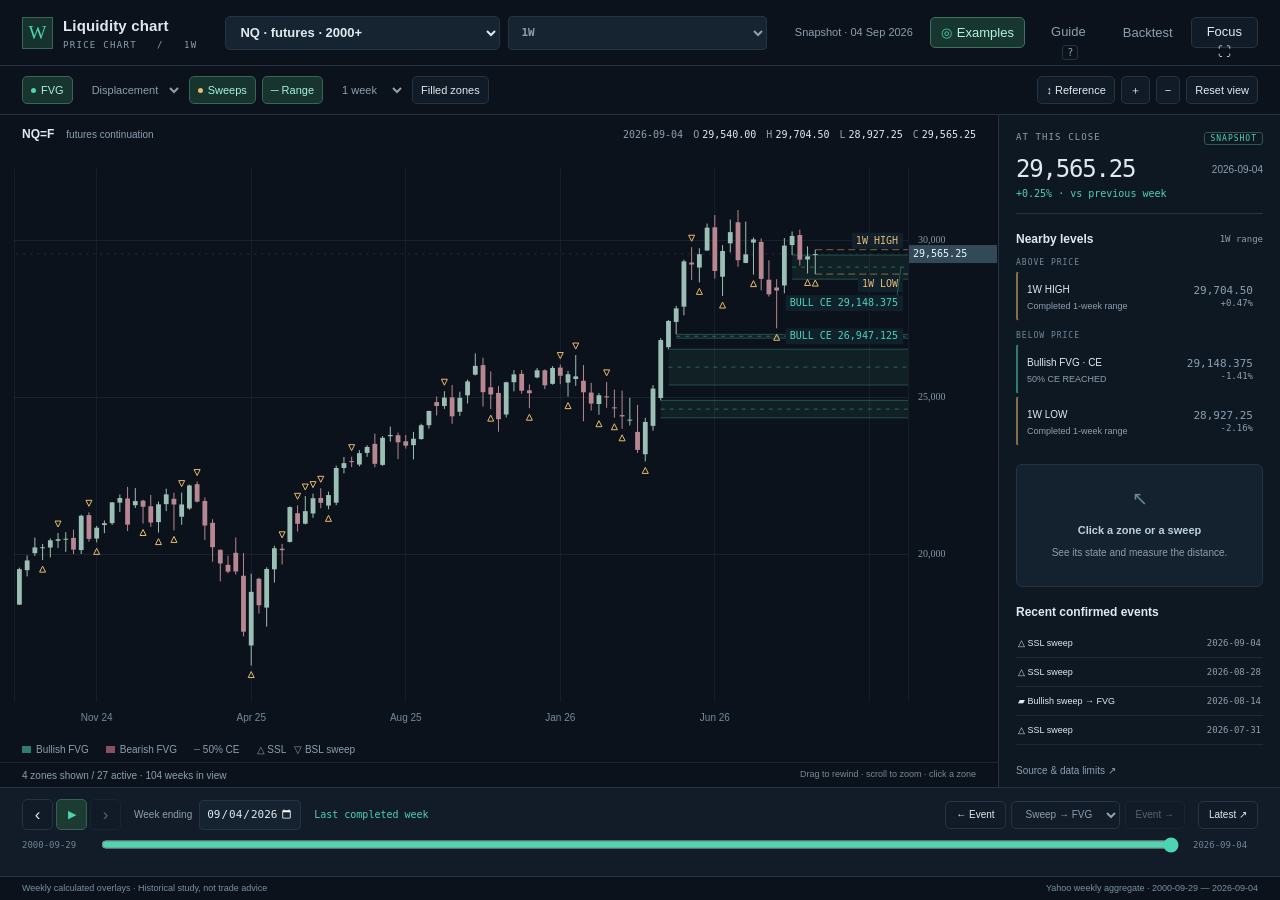
==== chart_workspace/weekly_liquidity_chart.html @ e8e1c789 "Add interactive liquidity chart research workspace" ====
<!doctype html><html lang="en"><head><meta charset="utf-8"><meta name="viewport" content="width=device-width,initial-scale=1"><title>Weekly liquidity · Interactive price chart</title><style>:root{color-scheme:dark;--bg:#0b121b;--panel:#111b27;--subpanel:#162230;--line:#253342;--text:#e1e9f0;--muted:#8d9faf;--teal:#4dd4b0;--rose:#ee8691;--amber:#e9bb6d;--blue:#89aeec;--mono:ui-monospace,SFMono-Regular,Menlo,monospace}
*{box-sizing:border-box}html,body{margin:0;padding:0;background:var(--bg);color:var(--text);font:13px/1.5 -apple-system,BlinkMacSystemFont,"Segoe UI",sans-serif;height:100%}body{display:flex;flex-direction:column;min-height:650px}button,select,input{font:inherit;color:inherit}button,select{border:1px solid var(--line);border-radius:5px;background:var(--panel);height:31px;padding:4px 10px;cursor:pointer}button:hover{background:#1b2b3b;border-color:#496173}button:focus-visible,select:focus-visible,input:focus-visible,a:focus-visible{outline:2px solid var(--teal);outline-offset:3px}button:disabled{opacity:.35;cursor:default}select{max-width:100%}a{color:var(--teal);text-underline-offset:3px}button.active{background:#17342f;border-color:#356757;color:#a5f4dc}button.quiet{background:transparent;border-color:transparent;color:var(--muted)}kbd{font:10px var(--mono);border:1px solid var(--line);padding:1px 4px;border-radius:3px;margin-left:4px}.topbar{height:66px;min-height:66px;display:flex;align-items:center;padding:0 22px;border-bottom:1px solid var(--line);gap:28px}.brand{display:flex;align-items:center;gap:10px;white-space:nowrap}.brand-mark{display:grid;place-items:center;width:31px;height:32px;border:1px solid #37645b;background:#15322e;color:var(--teal);font:19px Georgia,serif}.brand strong{display:block;font-size:15px;letter-spacing:.15px}.brand small{display:block;font:9px var(--mono);color:var(--muted);letter-spacing:1.3px;margin-top:2px}.instrument{display:flex;gap:8px;align-items:center;min-width:170px}.instrument select{width:275px;font-weight:600;height:34px;background:#162432}.timeframe{font:11px var(--mono);color:var(--muted);background:#1b2838;padding:7px 8px;border-radius:4px}.header-actions{display:flex;gap:7px;align-items:center;margin-left:auto}.snapshot{font-size:11px;color:var(--muted);margin-right:10px;white-space:nowrap}.tools{display:flex;justify-content:space-between;gap:12px;align-items:center;min-height:49px;padding:7px 22px;border-bottom:1px solid var(--line)}.layer-controls,.view-controls{display:flex;align-items:center;gap:6px}.tools button,.tools select{font-size:11px;height:28px;padding:3px 8px}.tools select{border-color:transparent;background:transparent;color:var(--muted);padding-right:0}.dot{display:inline-block;width:5px;height:5px;border-radius:100%;vertical-align:middle;margin-right:5px}.teal{background:var(--teal)}.rose{background:var(--rose)}.amber{background:var(--amber)}.workspace{display:grid;grid-template-columns:minmax(0,1fr) 282px;flex:1;min-height:350px;overflow:hidden}.chart-panel{min-width:0;min-height:0;display:flex;flex-direction:column;position:relative}.chart-caption{min-height:38px;display:flex;align-items:center;justify-content:space-between;padding:7px 22px;gap:15px}.chart-caption strong{font-size:12px}.chart-caption #chartBasis{color:var(--muted);font-size:10px;margin-left:12px}.ohlc{display:flex;align-items:center;gap:10px;font:10px var(--mono);color:var(--muted);white-space:nowrap}.ohlc b{color:var(--text);font-weight:500;margin-left:3px}.plot{position:relative;min-height:0;flex:1;width:100%;padding-bottom:27px;touch-action:none;cursor:crosshair}.plot canvas{width:100%;height:100%}.zone-legend{position:absolute;bottom:5px;left:22px;display:flex;gap:17px;align-items:center;font-size:10px;color:var(--muted);pointer-events:none}.square{display:inline-block;width:9px;height:7px;opacity:.55;margin-right:5px}.chart-status{height:25px;padding:4px 22px;display:flex;justify-content:space-between;align-items:center;gap:10px;border-top:1px solid #1b2633;color:var(--muted);font-size:10px;white-space:nowrap;overflow:hidden}.gestures{font-size:9px;opacity:.85}.tooltip{position:absolute;background:#182637f2;border:1px solid #3a5365;backdrop-filter:blur(10px);padding:9px 12px;border-radius:6px;font-size:11px;z-index:5;pointer-events:none;min-width:140px;max-width:260px;box-shadow:0 5px 20px #0004}.tooltip strong{display:block;color:var(--text);margin-bottom:3px}.tooltip small{color:var(--muted);display:block}.chart-empty{position:absolute;top:20%;left:25%;background:#1b2835ee;padding:16px 20px;border:1px solid var(--line);color:var(--amber);font-size:12px;border-radius:5px;pointer-events:none}aside{border-left:1px solid var(--line);background:#0e1823;padding:17px 17px 10px;overflow-y:auto;min-height:0;scrollbar-width:thin;scrollbar-color:#364856 transparent}.sidebar-heading{display:flex;justify-content:space-between;font:9px var(--mono);letter-spacing:1.1px;color:var(--muted)}.live-dot{font:8px var(--mono);letter-spacing:1px;color:var(--teal);padding:1px 5px;border:1px solid #2f554c;border-radius:3px}.asof{padding:8px 0 14px;border-bottom:1px solid var(--line);display:grid;grid-template-columns:1fr auto;align-items:center}.asof strong{font:24px/1.35 var(--mono);letter-spacing:-1.2px}.asof span{font-size:10px;color:var(--muted)}.asof small{grid-column:1/-1;font:10px var(--mono);margin-top:3px}.up{color:var(--teal)}.down{color:var(--rose)}h2{font-size:12px;margin:0;font-weight:600}.levels-title{display:flex;align-items:center;justify-content:space-between;margin:16px 0 8px}.levels-title>span{font:9px var(--mono);color:var(--muted)}.group-label{display:block;color:#728b9d;font:8px var(--mono);letter-spacing:1px;margin:10px 0 4px}.level-row{height:auto;min-height:48px;width:100%;display:flex;text-align:left;align-items:center;justify-content:space-between;gap:7px;background:transparent;border:1px solid transparent;border-left:2px solid var(--line);border-radius:3px;padding:7px 9px;margin:2px 0}.level-row:hover{background:#172737}.level-row.selected{background:#1b2d3d;border-color:#42616e}.level-row small{display:block;font-size:9px;color:var(--muted);margin-top:1px}.level-row strong{font:11px var(--mono)}.level-row .label{font-size:10px}.level-row .distance{text-align:right;color:#8aa2b3;font:9px var(--mono)}.level-row.bull{border-left-color:#4dd4b088}.level-row.bear{border-left-color:#ee869188}.level-row.range{border-left-color:#e9bb6d88}.level-empty{font-size:10px;color:#627a8e;padding:6px 8px}.selection{border:1px solid var(--line);border-radius:6px;margin-top:18px;background:#14212e;overflow:hidden}.select-placeholder{text-align:center;padding:20px 8px;color:var(--muted)}.select-placeholder>span{display:block;font-size:19px;color:#65899d;margin-bottom:6px}.select-placeholder strong{font-size:11px;color:#bdd1de}.select-placeholder p{font-size:10px;margin:6px 0}.selection .selected-head{display:flex;align-items:center;justify-content:space-between;padding:10px 12px;background:#182837}.selected-head strong{font-size:11px}.selected-head button{height:20px;font-size:10px;padding:0 5px;background:transparent;border:0;color:var(--muted)}.selection .selected-body{padding:11px 12px}.selection .zone-price{font:14px var(--mono);margin-bottom:6px}.state-tag{display:inline-block;font:8px var(--mono);letter-spacing:.4px;padding:3px 6px;border:1px solid #3a574f;border-radius:3px;color:#9ce1c8}.state-tag.muted{color:#adbdc8;border-color:#495665}.kv{display:flex;justify-content:space-between;align-items:center;gap:6px;font-size:10px;margin:8px 0}.kv>span:first-child{color:var(--muted)}.kv strong{font:10px var(--mono)}.selected-body .hint{font-size:9px;color:var(--muted);margin:9px 0 0}.measurement{padding-top:8px;border-top:1px solid var(--line);margin-top:9px}.measurement .move{font:17px var(--mono);color:var(--blue)}.movement{display:flex;align-items:center;gap:7px;font-size:10px;margin-top:8px}.movement em{font-style:normal;color:var(--muted)}.recent .event-row{display:flex;justify-content:space-between;align-items:center;text-align:left;background:transparent;border:0;border-bottom:1px solid #1d2a37;height:29px;padding:4px 2px;width:100%;font-size:9px;border-radius:0}.event-row:hover{background:#142330}.event-row time{font:9px var(--mono);color:var(--muted)}.source-button{height:30px;font-size:10px;background:transparent;border:0;color:var(--muted);padding:7px 0;text-align:left;margin-top:10px}.replay-bar{background:#111c28;border-top:1px solid var(--line);padding:11px 22px 8px;min-height:89px}.replay-main{display:flex;align-items:center;gap:13px}.transport{display:flex;gap:3px}.transport button{width:31px;font-size:17px;padding:0}#playBtn{font-size:11px;background:#1b3b33;color:var(--teal);border-color:#376152}.replay-date{display:flex;align-items:center;gap:7px;font-size:10px;color:var(--muted)}input[type=date]{background:#152331;border:1px solid var(--line);border-radius:4px;padding:4px 6px;height:30px;font:11px var(--mono);color:var(--text)}.replay-label{font:10px var(--mono);color:var(--teal)}.event-nav{margin-left:auto;display:flex;gap:5px;align-items:center}.event-nav button,.event-nav select,#latestBtn{font-size:10px;height:28px}.event-nav select{max-width:140px;background:transparent;color:var(--muted)}.timeline{display:flex;align-items:center;gap:14px;margin-top:8px}.timeline>span{font:9px var(--mono);color:#708698;min-width:65px}input[type=range]{width:100%;height:13px;accent-color:var(--teal);cursor:pointer;margin:0}footer{display:flex;align-items:center;justify-content:space-between;gap:15px;min-height:24px;padding:4px 22px;color:#7890a3;font-size:9px;border-top:1px solid var(--line)}dialog{position:fixed;margin:0 0 0 auto;inset:0;max-height:100%;height:100%;width:460px;max-width:95vw;background:#111e2b;color:var(--text);border:0;border-left:1px solid #3b5263;padding:0;box-shadow:-20px 0 80px #0008}dialog::backdrop{background:#0007;backdrop-filter:blur(2px)}.dialog-head{display:flex;justify-content:space-between;align-items:center;padding:19px 24px;border-bottom:1px solid var(--line);position:sticky;top:0;background:#14212f;z-index:2}.dialog-head h2{font-size:17px}.dialog-head button{height:27px;background:transparent}.dialog-head+#drawerBody{padding:24px}#drawerBody h3{font-size:13px;margin:20px 0 8px}#drawerBody p,#drawerBody li{font-size:12px;line-height:1.7;color:#b3c3d0}#drawerBody small{font-size:10px;line-height:1.7;color:var(--muted)}#drawerBody .guide-card{border:1px solid var(--line);border-radius:6px;padding:13px 16px;margin:12px 0}#drawerBody .guide-card h3{margin-top:0}#drawerBody .formula{padding:9px;background:#0b1722;font:11px/1.8 var(--mono);color:#b3ddd0;overflow:auto}#drawerBody table{border-collapse:collapse;width:100%;font:10px var(--mono)}#drawerBody td,#drawerBody th{text-align:right;padding:9px 5px;border-bottom:1px solid var(--line)}#drawerBody th{font-size:8px;color:var(--muted);font-weight:400}#drawerBody td:first-child,#drawerBody th:first-child{text-align:left}#drawerBody .note{border-left:2px solid var(--amber);padding:9px 13px;background:#24272a;margin:15px 0}#drawerBody .badge{font:9px var(--mono);letter-spacing:1px;color:var(--amber)}#toast{position:fixed;bottom:118px;left:50%;transform:translateX(-50%);background:#23384a;color:#e6eef7;box-shadow:0 6px 25px #0006;border:1px solid #526b7d;padding:10px 18px;border-radius:5px;font-size:12px;z-index:50;max-width:90vw}body.focus .workspace{grid-template-columns:1fr}body.focus aside{display:none}.sr-only{position:absolute;width:1px;height:1px;overflow:hidden;clip:rect(0,0,0,0)}[hidden]{display:none!important}

.learn-button{border-color:#3d725f;background:#17362f;color:#b4f4de}.learn-button::before{content:'◎';margin-right:5px;color:var(--teal)}.lesson-panel{display:flex;align-items:center;gap:16px;margin:0 22px 5px;padding:9px 11px;border:1px solid #376050;border-left:3px solid var(--teal);border-radius:6px;background:#14251f;min-height:72px}.lesson-copy{min-width:0;flex:1}.lesson-step{display:block;font:8px var(--mono);letter-spacing:1px;color:var(--teal);margin-bottom:2px}.lesson-copy strong{font-size:12px}.lesson-copy p{margin:2px 0;color:#bccbc5;font-size:10px}.lesson-checks{font:9px/1.45 var(--mono);color:#83a89a}.lesson-checks span+span::before{content:' · ';color:#4e7165}.lesson-checks.revealed{color:#b9d9cd}.lesson-actions{display:flex;align-items:center;gap:4px;flex:none}.lesson-actions button{height:27px;font-size:10px;padding:2px 8px}.lesson-actions .reveal{min-width:94px;border-color:#4a806d;background:#1b4438;color:#b5f4df}.lesson-actions .lesson-exit{border:0;background:transparent;color:var(--muted)}.example-intro{color:#b7c7d2}.example-card{display:block;width:100%;height:auto;text-align:left;padding:12px 14px;margin:8px 0;border:1px solid var(--line);border-left:3px solid #3f6d5e;background:#142230}.example-card:hover{border-left-color:var(--teal)}.example-card span{display:block;font:8px var(--mono);letter-spacing:.8px;color:var(--teal);margin-bottom:3px}.example-card strong{display:block;font-size:12px}.example-card small{display:block;font-size:10px!important;line-height:1.45!important;margin-top:4px}.example-method{margin-top:18px;padding-top:13px;border-top:1px solid var(--line)}
@media(min-width:1600px){.workspace{grid-template-columns:minmax(0,1fr) 315px}aside{padding:20px 23px}.asof strong{font-size:28px}.level-row{min-height:54px}.level-row .label{font-size:11px}.level-row strong{font-size:12px}.selection .selected-body{padding:14px}.kv{font-size:11px}}
@media(max-width:1150px){.snapshot{display:none}.topbar{gap:17px}.brand small{font-size:8px}.instrument select{width:235px}.tools{padding:7px 14px}.workspace{grid-template-columns:minmax(0,1fr) 255px}.tools button,.tools select{font-size:10px}.gestures{display:none}.chart-caption{padding-left:14px}.ohlc{gap:5px;font-size:9px}.chart-caption #chartBasis{display:none}.replay-label{display:none}}
@media(max-width:850px){.brand strong{font-size:12px}.brand small{display:none}.brand-mark{display:none}.instrument select{width:195px}.topbar{padding:0 12px;gap:13px;height:53px;min-height:53px}.header-actions{gap:2px}.header-actions button{font-size:10px;padding:3px 5px}.tools{flex-wrap:wrap;padding:7px 12px;gap:5px}.view-controls{margin-left:auto}.tools .layer-controls{gap:3px}.workspace{grid-template-columns:minmax(0,1fr) 232px}aside{padding:13px 11px}.asof strong{font-size:20px}.zone-legend{gap:9px;font-size:8px;left:14px}.lesson-panel{margin:0 12px 4px;gap:8px}.lesson-copy p{max-width:480px}.replay-bar{padding:10px 12px 7px}.event-nav{gap:3px}.replay-main{gap:7px}.event-nav select{max-width:102px}.replay-date{font-size:9px}.replay-date input{max-width:115px;font-size:10px}.transport button{width:25px}.event-nav button{font-size:9px;padding:3px 5px}#latestBtn{font-size:9px;padding:3px 5px}footer{font-size:8px;padding:4px 12px}}
@media(max-width:650px){html,body{height:auto;min-height:100svh}body{display:flex;flex-direction:column}.topbar{flex-wrap:wrap;height:auto;padding:11px 12px;gap:9px;min-height:81px}.brand{order:0;flex:1}.brand strong{font-size:13px}.header-actions{order:1}.instrument{order:2;width:100%;gap:7px}.instrument select{flex:1;width:0;min-width:0}.timeframe{font-size:10px;padding:5px 8px}.tools{min-height:70px}.layer-controls{flex-wrap:wrap;row-gap:5px!important}.tools .view-controls{width:100%;justify-content:flex-end}#toggleFilled{font-size:9px}#resetView{display:none}.workspace{display:flex;flex-direction:column;overflow:visible;min-height:0;flex:none}.chart-panel{height:calc(100svh - 305px);min-height:350px;flex:none}.chart-panel:has(.lesson-panel:not([hidden])){height:calc(100svh - 185px);min-height:510px}.chart-caption{min-height:40px;flex-wrap:wrap;gap:0;padding:4px 12px}.chart-caption strong{font-size:10px}.ohlc{font-size:8px;width:100%;gap:6px}.lesson-panel{align-items:flex-start;flex-direction:column;margin:0 8px 4px;padding:8px 10px;min-height:115px}.lesson-copy p{font-size:9px;line-height:1.4}.lesson-actions{width:100%}.lesson-actions .lesson-exit{margin-left:auto}.zone-legend{font-size:8px;gap:8px;left:12px;flex-wrap:wrap;max-width:90%}.chart-status{font-size:8px;padding:3px 12px;min-height:23px;height:auto}.replay-bar{order:3;position:sticky;bottom:0;z-index:8;min-height:100px;padding:7px 12px;border-bottom:1px solid var(--line)}.replay-main{flex-wrap:wrap;gap:5px}.replay-date{margin-right:auto}.event-nav{margin-left:0}.event-nav select{max-width:130px}.timeline{gap:7px;margin-top:7px}.timeline>span{font-size:8px;min-width:53px}aside{order:2;overflow:visible;border:1px solid var(--line);margin:0 12px 15px;padding:15px;border-radius:8px}.asof{grid-template-columns:1fr auto}.asof strong{font-size:25px}.level-row{min-height:45px}.recent{display:none}.selection{margin-top:12px}.source-button{margin:8px 0 0}footer{order:4;flex-wrap:wrap;gap:3px;padding:7px 12px;font-size:8px}.workspace{order:2}.tools{order:1}.topbar{order:0}.focus .chart-panel{height:calc(100svh - 290px)}.focus aside{display:none}#toast{bottom:122px}dialog{max-width:100vw;width:100vw}.dialog-head+#drawerBody{padding:20px}}
</style></head><body>
<header class="topbar"><div class="brand"><span class="brand-mark">W</span><div><strong>Liquidity chart</strong><small>PRICE CHART &nbsp; / &nbsp; <span id="brandTf">1W</span></small></div></div><div class="instrument"><label class="sr-only" for="asset">Instrument</label><select id="asset"></select><label class="sr-only" for="timeframe">Timeframe</label><select id="timeframe" class="timeframe" aria-label="Chart timeframe"><option value="weekly">1W</option><option value="daily">1D</option></select></div><div class="header-actions"><span class="snapshot">Snapshot · 04 Sep 2026</span><button id="examplesBtn" class="learn-button">Examples</button><button id="guideBtn" class="quiet">Guide <kbd>?</kbd></button><button id="evidenceBtn" class="quiet">Backtest</button><button id="focusBtn" title="Expand chart" aria-pressed="false">Focus ⛶</button></div></header>
<div class="tools"><div class="layer-controls"><button class="layer active" id="toggleFvg" aria-pressed="true"><i class="dot teal"></i>FVG</button><select id="fvgKind" aria-label="FVG type"><option value="displacement">Displacement</option><option value="all">All FVGs</option><option value="sequence">Sweep → FVG</option></select><button class="layer active" id="toggleSweeps" aria-pressed="true"><i class="dot amber"></i>Sweeps</button><button class="layer active" id="toggleRange" aria-pressed="true">─ Range</button><select id="lookback" aria-label="Range and sweep lookback"><option value="1">1 week</option><option value="4">4 weeks</option><option value="13">13 weeks</option><option value="52">52 weeks</option></select><button class="layer" id="toggleFilled" aria-pressed="false">Filled zones</button></div><div class="view-controls"><button id="measureBtn" title="Click the chart to set your reference price" aria-pressed="false">↕ Reference</button><button id="zoomIn" aria-label="Zoom in">＋</button><button id="zoomOut" aria-label="Zoom out">−</button><button id="resetView">Reset view</button></div></div>
<div class="workspace"><main class="chart-panel" id="chartPanel"><div class="chart-caption"><div><strong id="chartSymbol">NQ</strong><span id="chartBasis"></span></div><div id="ohlc" class="ohlc"></div></div><section id="lessonPanel" class="lesson-panel" aria-live="polite" hidden><div class="lesson-copy"><span id="lessonStep" class="lesson-step"></span><strong id="lessonTitle"></strong><p id="lessonPrompt"></p><div id="lessonChecks" class="lesson-checks"></div></div><div class="lesson-actions"><button id="lessonPrev" aria-label="Previous example">‹</button><button id="lessonReveal" class="reveal">Reveal</button><button id="lessonNext" aria-label="Next example">›</button><button id="lessonExit" class="lesson-exit">Exit</button></div></section><div class="plot" id="plot"><canvas id="priceChart" aria-label="Weekly OHLC price chart with liquidity sweeps and FVG zones" role="img"></canvas><div id="tooltip" class="tooltip" hidden></div><div class="chart-empty" id="chartEmpty" hidden></div><div id="zoneLegend" class="zone-legend"><span><i class="square teal"></i>Bullish FVG</span><span><i class="square rose"></i>Bearish FVG</span><span>┄ 50% CE</span><span>△ SSL &nbsp; ▽ BSL sweep</span></div></div><div class="chart-status"><span id="statusText"></span><span class="gestures">Drag to rewind · scroll to zoom · click a zone</span></div></main>
<aside id="sidebar"><div class="sidebar-heading"><span>AT THIS CLOSE</span><span class="live-dot" id="asofBadge">REPLAY</span></div><div class="asof"><strong id="asofPrice"></strong><span id="asofDate"></span><small id="weekChange"></small></div>
<div class="levels-title"><h2>Nearby levels</h2><span id="rangeLabel"></span></div><div class="level-group"><span class="group-label">ABOVE PRICE</span><div id="aboveLevels"></div></div><div id="insideLevels"></div><div class="level-group"><span class="group-label">BELOW PRICE</span><div id="belowLevels"></div></div>
<div id="selection" class="selection"><div class="select-placeholder"><span>↖</span><strong>Click a zone or a sweep</strong><p>See the level, its state, and the distance from price.</p></div></div>
<div class="recent"><div class="levels-title"><h2>Recent confirmed events</h2></div><div id="recentEvents"></div></div><button id="sourceBtn" class="source-button">Source &amp; data limits ↗</button></aside></div>
<div class="replay-bar"><div class="replay-main"><div class="transport"><button id="stepBack" aria-label="Previous bar" title="Previous bar (left arrow)">‹</button><button id="playBtn" aria-label="Play chart replay" title="Play/pause (space)">▶</button><button id="stepForward" aria-label="Next bar" title="Next bar (right arrow)">›</button></div><label class="replay-date"><span id="dateLabel">Week ending</span> <input type="date" id="date" aria-label="Replay date"></label><span id="replayLabel" class="replay-label"></span><div class="event-nav"><button id="prevEvent">← Event</button><select id="eventKind" aria-label="Event navigation type"><option value="sequence">Sweep → FVG</option><option value="sweep">Sweeps</option><option value="fvg">FVGs</option></select><button id="nextEvent">Event →</button></div><button id="latestBtn">Latest ↗</button></div><div class="timeline"><span id="firstDate"></span><input id="timeline" aria-label="Replay position" type="range" min="0" step="1"><span id="lastDate"></span></div></div>
<footer><span><span id="footerTf">Weekly</span> calculated overlays · Historical study, not trade advice</span><span id="footerSource"></span></footer>
<div id="toast" role="status" hidden></div>
<dialog id="drawer"><div class="dialog-head"><h2 id="drawerTitle"></h2><button id="closeDrawer" aria-label="Close panel">✕</button></div><div id="drawerBody"></div></dialog>
<script>/**
 * Skipped minification because the original files appears to be already minified.
 * Original file: /npm/chart.js@4.4.9/dist/chart.umd.js
 *
 * Do NOT use SRI with dynamically generated files! More information: https://www.jsdelivr.com/using-sri-with-dynamic-files
 */
/*!
 * Chart.js v4.4.9
 * https://www.chartjs.org
 * (c) 2025 Chart.js Contributors
 * Released under the MIT License
 */
!function(t,e){"object"==typeof exports&&"undefined"!=typeof module?module.exports=e():"function"==typeof define&&define.amd?define(e):(t="undefined"!=typeof globalThis?globalThis:t||self).Chart=e()}(this,(function(){"use strict";var t=Object.freeze({__proto__:null,get Colors(){return Zo},get Decimation(){return ta},get Filler(){return xa},get Legend(){return va},get SubTitle(){return Sa},get Title(){return wa},get Tooltip(){return Wa}});function e(){}const i=(()=>{let t=0;return()=>t++})();function s(t){return null==t}function n(t){if(Array.isArray&&Array.isArray(t))return!0;const e=Object.prototype.toString.call(t);return"[object"===e.slice(0,7)&&"Array]"===e.slice(-6)}function o(t){return null!==t&&"[object Object]"===Object.prototype.toString.call(t)}function a(t){return("number"==typeof t||t instanceof Number)&&isFinite(+t)}function r(t,e){return a(t)?t:e}function l(t,e){return void 0===t?e:t}const h=(t,e)=>"string"==typeof t&&t.endsWith("%")?parseFloat(t)/100:+t/e,c=(t,e)=>"string"==typeof t&&t.endsWith("%")?parseFloat(t)/100*e:+t;function d(t,e,i){if(t&&"function"==typeof t.call)return t.apply(i,e)}function u(t,e,i,s){let a,r,l;if(n(t))if(r=t.length,s)for(a=r-1;a>=0;a--)e.call(i,t[a],a);else for(a=0;a<r;a++)e.call(i,t[a],a);else if(o(t))for(l=Object.keys(t),r=l.length,a=0;a<r;a++)e.call(i,t[l[a]],l[a])}function f(t,e){let i,s,n,o;if(!t||!e||t.length!==e.length)return!1;for(i=0,s=t.length;i<s;++i)if(n=t[i],o=e[i],n.datasetIndex!==o.datasetIndex||n.index!==o.index)return!1;return!0}function g(t){if(n(t))return t.map(g);if(o(t)){const e=Object.create(null),i=Object.keys(t),s=i.length;let n=0;for(;n<s;++n)e[i[n]]=g(t[i[n]]);return e}return t}function p(t){return-1===["__proto__","prototype","constructor"].indexOf(t)}function m(t,e,i,s){if(!p(t))return;const n=e[t],a=i[t];o(n)&&o(a)?x(n,a,s):e[t]=g(a)}function x(t,e,i){const s=n(e)?e:[e],a=s.length;if(!o(t))return t;const r=(i=i||{}).merger||m;let l;for(let e=0;e<a;++e){if(l=s[e],!o(l))continue;const n=Object.keys(l);for(let e=0,s=n.length;e<s;++e)r(n[e],t,l,i)}return t}function b(t,e){return x(t,e,{merger:_})}function _(t,e,i){if(!p(t))return;const s=e[t],n=i[t];o(s)&&o(n)?b(s,n):Object.prototype.hasOwnProperty.call(e,t)||(e[t]=g(n))}const y={"":t=>t,x:t=>t.x,y:t=>t.y};function v(t){const e=t.split("."),i=[];let s="";for(const t of e)s+=t,s.endsWith("\\")?s=s.slice(0,-1)+".":(i.push(s),s="");return i}function M(t,e){const i=y[e]||(y[e]=function(t){const e=v(t);return t=>{for(const i of e){if(""===i)break;t=t&&t[i]}return t}}(e));return i(t)}function w(t){return t.charAt(0).toUpperCase()+t.slice(1)}const k=t=>void 0!==t,S=t=>"function"==typeof t,P=(t,e)=>{if(t.size!==e.size)return!1;for(const i of t)if(!e.has(i))return!1;return!0};function D(t){return"mouseup"===t.type||"click"===t.type||"contextmenu"===t.type}const C=Math.PI,O=2*C,A=O+C,T=Number.POSITIVE_INFINITY,L=C/180,E=C/2,R=C/4,I=2*C/3,z=Math.log10,F=Math.sign;function V(t,e,i){return Math.abs(t-e)<i}function B(t){const e=Math.round(t);t=V(t,e,t/1e3)?e:t;const i=Math.pow(10,Math.floor(z(t))),s=t/i;return(s<=1?1:s<=2?2:s<=5?5:10)*i}function W(t){const e=[],i=Math.sqrt(t);let s;for(s=1;s<i;s++)t%s==0&&(e.push(s),e.push(t/s));return i===(0|i)&&e.push(i),e.sort(((t,e)=>t-e)).pop(),e}function N(t){return!function(t){return"symbol"==typeof t||"object"==typeof t&&null!==t&&!(Symbol.toPrimitive in t||"toString"in t||"valueOf"in t)}(t)&&!isNaN(parseFloat(t))&&isFinite(t)}function H(t,e){const i=Math.round(t);return i-e<=t&&i+e>=t}function j(t,e,i){let s,n,o;for(s=0,n=t.length;s<n;s++)o=t[s][i],isNaN(o)||(e.min=Math.min(e.min,o),e.max=Math.max(e.max,o))}function $(t){return t*(C/180)}function Y(t){return t*(180/C)}function U(t){if(!a(t))return;let e=1,i=0;for(;Math.round(t*e)/e!==t;)e*=10,i++;return i}function X(t,e){const i=e.x-t.x,s=e.y-t.y,n=Math.sqrt(i*i+s*s);let o=Math.atan2(s,i);return o<-.5*C&&(o+=O),{angle:o,distance:n}}function q(t,e){return Math.sqrt(Math.pow(e.x-t.x,2)+Math.pow(e.y-t.y,2))}function K(t,e){return(t-e+A)%O-C}function G(t){return(t%O+O)%O}function Z(t,e,i,s){const n=G(t),o=G(e),a=G(i),r=G(o-n),l=G(a-n),h=G(n-o),c=G(n-a);return n===o||n===a||s&&o===a||r>l&&h<c}function J(t,e,i){return Math.max(e,Math.min(i,t))}function Q(t){return J(t,-32768,32767)}function tt(t,e,i,s=1e-6){return t>=Math.min(e,i)-s&&t<=Math.max(e,i)+s}function et(t,e,i){i=i||(i=>t[i]<e);let s,n=t.length-1,o=0;for(;n-o>1;)s=o+n>>1,i(s)?o=s:n=s;return{lo:o,hi:n}}const it=(t,e,i,s)=>et(t,i,s?s=>{const n=t[s][e];return n<i||n===i&&t[s+1][e]===i}:s=>t[s][e]<i),st=(t,e,i)=>et(t,i,(s=>t[s][e]>=i));function nt(t,e,i){let s=0,n=t.length;for(;s<n&&t[s]<e;)s++;for(;n>s&&t[n-1]>i;)n--;return s>0||n<t.length?t.slice(s,n):t}const ot=["push","pop","shift","splice","unshift"];function at(t,e){t._chartjs?t._chartjs.listeners.push(e):(Object.defineProperty(t,"_chartjs",{configurable:!0,enumerable:!1,value:{listeners:[e]}}),ot.forEach((e=>{const i="_onData"+w(e),s=t[e];Object.defineProperty(t,e,{configurable:!0,enumerable:!1,value(...e){const n=s.apply(this,e);return t._chartjs.listeners.forEach((t=>{"function"==typeof t[i]&&t[i](...e)})),n}})})))}function rt(t,e){const i=t._chartjs;if(!i)return;const s=i.listeners,n=s.indexOf(e);-1!==n&&s.splice(n,1),s.length>0||(ot.forEach((e=>{delete t[e]})),delete t._chartjs)}function lt(t){const e=new Set(t);return e.size===t.length?t:Array.from(e)}const ht="undefined"==typeof window?function(t){return t()}:window.requestAnimationFrame;function ct(t,e){let i=[],s=!1;return function(...n){i=n,s||(s=!0,ht.call(window,(()=>{s=!1,t.apply(e,i)})))}}function dt(t,e){let i;return function(...s){return e?(clearTimeout(i),i=setTimeout(t,e,s)):t.apply(this,s),e}}const ut=t=>"start"===t?"left":"end"===t?"right":"center",ft=(t,e,i)=>"start"===t?e:"end"===t?i:(e+i)/2,gt=(t,e,i,s)=>t===(s?"left":"right")?i:"center"===t?(e+i)/2:e;function pt(t,e,i){const n=e.length;let o=0,a=n;if(t._sorted){const{iScale:r,vScale:l,_parsed:h}=t,c=t.dataset&&t.dataset.options?t.dataset.options.spanGaps:null,d=r.axis,{min:u,max:f,minDefined:g,maxDefined:p}=r.getUserBounds();if(g){if(o=Math.min(it(h,d,u).lo,i?n:it(e,d,r.getPixelForValue(u)).lo),c){const t=h.slice(0,o+1).reverse().findIndex((t=>!s(t[l.axis])));o-=Math.max(0,t)}o=J(o,0,n-1)}if(p){let t=Math.max(it(h,r.axis,f,!0).hi+1,i?0:it(e,d,r.getPixelForValue(f),!0).hi+1);if(c){const e=h.slice(t-1).findIndex((t=>!s(t[l.axis])));t+=Math.max(0,e)}a=J(t,o,n)-o}else a=n-o}return{start:o,count:a}}function mt(t){const{xScale:e,yScale:i,_scaleRanges:s}=t,n={xmin:e.min,xmax:e.max,ymin:i.min,ymax:i.max};if(!s)return t._scaleRanges=n,!0;const o=s.xmin!==e.min||s.xmax!==e.max||s.ymin!==i.min||s.ymax!==i.max;return Object.assign(s,n),o}class xt{constructor(){this._request=null,this._charts=new Map,this._running=!1,this._lastDate=void 0}_notify(t,e,i,s){const n=e.listeners[s],o=e.duration;n.forEach((s=>s({chart:t,initial:e.initial,numSteps:o,currentStep:Math.min(i-e.start,o)})))}_refresh(){this._request||(this._running=!0,this._request=ht.call(window,(()=>{this._update(),this._request=null,this._running&&this._refresh()})))}_update(t=Date.now()){let e=0;this._charts.forEach(((i,s)=>{if(!i.running||!i.items.length)return;const n=i.items;let o,a=n.length-1,r=!1;for(;a>=0;--a)o=n[a],o._active?(o._total>i.duration&&(i.duration=o._total),o.tick(t),r=!0):(n[a]=n[n.length-1],n.pop());r&&(s.draw(),this._notify(s,i,t,"progress")),n.length||(i.running=!1,this._notify(s,i,t,"complete"),i.initial=!1),e+=n.length})),this._lastDate=t,0===e&&(this._running=!1)}_getAnims(t){const e=this._charts;let i=e.get(t);return i||(i={running:!1,initial:!0,items:[],listeners:{complete:[],progress:[]}},e.set(t,i)),i}listen(t,e,i){this._getAnims(t).listeners[e].push(i)}add(t,e){e&&e.length&&this._getAnims(t).items.push(...e)}has(t){return this._getAnims(t).items.length>0}start(t){const e=this._charts.get(t);e&&(e.running=!0,e.start=Date.now(),e.duration=e.items.reduce(((t,e)=>Math.max(t,e._duration)),0),this._refresh())}running(t){if(!this._running)return!1;const e=this._charts.get(t);return!!(e&&e.running&&e.items.length)}stop(t){const e=this._charts.get(t);if(!e||!e.items.length)return;const i=e.items;let s=i.length-1;for(;s>=0;--s)i[s].cancel();e.items=[],this._notify(t,e,Date.now(),"complete")}remove(t){return this._charts.delete(t)}}var bt=new xt;
/*!
 * @kurkle/color v0.3.2
 * https://github.com/kurkle/color#readme
 * (c) 2023 Jukka Kurkela
 * Released under the MIT License
 */function _t(t){return t+.5|0}const yt=(t,e,i)=>Math.max(Math.min(t,i),e);function vt(t){return yt(_t(2.55*t),0,255)}function Mt(t){return yt(_t(255*t),0,255)}function wt(t){return yt(_t(t/2.55)/100,0,1)}function kt(t){return yt(_t(100*t),0,100)}const St={0:0,1:1,2:2,3:3,4:4,5:5,6:6,7:7,8:8,9:9,A:10,B:11,C:12,D:13,E:14,F:15,a:10,b:11,c:12,d:13,e:14,f:15},Pt=[..."0123456789ABCDEF"],Dt=t=>Pt[15&t],Ct=t=>Pt[(240&t)>>4]+Pt[15&t],Ot=t=>(240&t)>>4==(15&t);function At(t){var e=(t=>Ot(t.r)&&Ot(t.g)&&Ot(t.b)&&Ot(t.a))(t)?Dt:Ct;return t?"#"+e(t.r)+e(t.g)+e(t.b)+((t,e)=>t<255?e(t):"")(t.a,e):void 0}const Tt=/^(hsla?|hwb|hsv)\(\s*([-+.e\d]+)(?:deg)?[\s,]+([-+.e\d]+)%[\s,]+([-+.e\d]+)%(?:[\s,]+([-+.e\d]+)(%)?)?\s*\)$/;function Lt(t,e,i){const s=e*Math.min(i,1-i),n=(e,n=(e+t/30)%12)=>i-s*Math.max(Math.min(n-3,9-n,1),-1);return[n(0),n(8),n(4)]}function Et(t,e,i){const s=(s,n=(s+t/60)%6)=>i-i*e*Math.max(Math.min(n,4-n,1),0);return[s(5),s(3),s(1)]}function Rt(t,e,i){const s=Lt(t,1,.5);let n;for(e+i>1&&(n=1/(e+i),e*=n,i*=n),n=0;n<3;n++)s[n]*=1-e-i,s[n]+=e;return s}function It(t){const e=t.r/255,i=t.g/255,s=t.b/255,n=Math.max(e,i,s),o=Math.min(e,i,s),a=(n+o)/2;let r,l,h;return n!==o&&(h=n-o,l=a>.5?h/(2-n-o):h/(n+o),r=function(t,e,i,s,n){return t===n?(e-i)/s+(e<i?6:0):e===n?(i-t)/s+2:(t-e)/s+4}(e,i,s,h,n),r=60*r+.5),[0|r,l||0,a]}function zt(t,e,i,s){return(Array.isArray(e)?t(e[0],e[1],e[2]):t(e,i,s)).map(Mt)}function Ft(t,e,i){return zt(Lt,t,e,i)}function Vt(t){return(t%360+360)%360}function Bt(t){const e=Tt.exec(t);let i,s=255;if(!e)return;e[5]!==i&&(s=e[6]?vt(+e[5]):Mt(+e[5]));const n=Vt(+e[2]),o=+e[3]/100,a=+e[4]/100;return i="hwb"===e[1]?function(t,e,i){return zt(Rt,t,e,i)}(n,o,a):"hsv"===e[1]?function(t,e,i){return zt(Et,t,e,i)}(n,o,a):Ft(n,o,a),{r:i[0],g:i[1],b:i[2],a:s}}const Wt={x:"dark",Z:"light",Y:"re",X:"blu",W:"gr",V:"medium",U:"slate",A:"ee",T:"ol",S:"or",B:"ra",C:"lateg",D:"ights",R:"in",Q:"turquois",E:"hi",P:"ro",O:"al",N:"le",M:"de",L:"yello",F:"en",K:"ch",G:"arks",H:"ea",I:"ightg",J:"wh"},Nt={OiceXe:"f0f8ff",antiquewEte:"faebd7",aqua:"ffff",aquamarRe:"7fffd4",azuY:"f0ffff",beige:"f5f5dc",bisque:"ffe4c4",black:"0",blanKedOmond:"ffebcd",Xe:"ff",XeviTet:"8a2be2",bPwn:"a52a2a",burlywood:"deb887",caMtXe:"5f9ea0",KartYuse:"7fff00",KocTate:"d2691e",cSO:"ff7f50",cSnflowerXe:"6495ed",cSnsilk:"fff8dc",crimson:"dc143c",cyan:"ffff",xXe:"8b",xcyan:"8b8b",xgTMnPd:"b8860b",xWay:"a9a9a9",xgYF:"6400",xgYy:"a9a9a9",xkhaki:"bdb76b",xmagFta:"8b008b",xTivegYF:"556b2f",xSange:"ff8c00",xScEd:"9932cc",xYd:"8b0000",xsOmon:"e9967a",xsHgYF:"8fbc8f",xUXe:"483d8b",xUWay:"2f4f4f",xUgYy:"2f4f4f",xQe:"ced1",xviTet:"9400d3",dAppRk:"ff1493",dApskyXe:"bfff",dimWay:"696969",dimgYy:"696969",dodgerXe:"1e90ff",fiYbrick:"b22222",flSOwEte:"fffaf0",foYstWAn:"228b22",fuKsia:"ff00ff",gaRsbSo:"dcdcdc",ghostwEte:"f8f8ff",gTd:"ffd700",gTMnPd:"daa520",Way:"808080",gYF:"8000",gYFLw:"adff2f",gYy:"808080",honeyMw:"f0fff0",hotpRk:"ff69b4",RdianYd:"cd5c5c",Rdigo:"4b0082",ivSy:"fffff0",khaki:"f0e68c",lavFMr:"e6e6fa",lavFMrXsh:"fff0f5",lawngYF:"7cfc00",NmoncEffon:"fffacd",ZXe:"add8e6",ZcSO:"f08080",Zcyan:"e0ffff",ZgTMnPdLw:"fafad2",ZWay:"d3d3d3",ZgYF:"90ee90",ZgYy:"d3d3d3",ZpRk:"ffb6c1",ZsOmon:"ffa07a",ZsHgYF:"20b2aa",ZskyXe:"87cefa",ZUWay:"778899",ZUgYy:"778899",ZstAlXe:"b0c4de",ZLw:"ffffe0",lime:"ff00",limegYF:"32cd32",lRF:"faf0e6",magFta:"ff00ff",maPon:"800000",VaquamarRe:"66cdaa",VXe:"cd",VScEd:"ba55d3",VpurpN:"9370db",VsHgYF:"3cb371",VUXe:"7b68ee",VsprRggYF:"fa9a",VQe:"48d1cc",VviTetYd:"c71585",midnightXe:"191970",mRtcYam:"f5fffa",mistyPse:"ffe4e1",moccasR:"ffe4b5",navajowEte:"ffdead",navy:"80",Tdlace:"fdf5e6",Tive:"808000",TivedBb:"6b8e23",Sange:"ffa500",SangeYd:"ff4500",ScEd:"da70d6",pOegTMnPd:"eee8aa",pOegYF:"98fb98",pOeQe:"afeeee",pOeviTetYd:"db7093",papayawEp:"ffefd5",pHKpuff:"ffdab9",peru:"cd853f",pRk:"ffc0cb",plum:"dda0dd",powMrXe:"b0e0e6",purpN:"800080",YbeccapurpN:"663399",Yd:"ff0000",Psybrown:"bc8f8f",PyOXe:"4169e1",saddNbPwn:"8b4513",sOmon:"fa8072",sandybPwn:"f4a460",sHgYF:"2e8b57",sHshell:"fff5ee",siFna:"a0522d",silver:"c0c0c0",skyXe:"87ceeb",UXe:"6a5acd",UWay:"708090",UgYy:"708090",snow:"fffafa",sprRggYF:"ff7f",stAlXe:"4682b4",tan:"d2b48c",teO:"8080",tEstN:"d8bfd8",tomato:"ff6347",Qe:"40e0d0",viTet:"ee82ee",JHt:"f5deb3",wEte:"ffffff",wEtesmoke:"f5f5f5",Lw:"ffff00",LwgYF:"9acd32"};let Ht;function jt(t){Ht||(Ht=function(){const t={},e=Object.keys(Nt),i=Object.keys(Wt);let s,n,o,a,r;for(s=0;s<e.length;s++){for(a=r=e[s],n=0;n<i.length;n++)o=i[n],r=r.replace(o,Wt[o]);o=parseInt(Nt[a],16),t[r]=[o>>16&255,o>>8&255,255&o]}return t}(),Ht.transparent=[0,0,0,0]);const e=Ht[t.toLowerCase()];return e&&{r:e[0],g:e[1],b:e[2],a:4===e.length?e[3]:255}}const $t=/^rgba?\(\s*([-+.\d]+)(%)?[\s,]+([-+.e\d]+)(%)?[\s,]+([-+.e\d]+)(%)?(?:[\s,/]+([-+.e\d]+)(%)?)?\s*\)$/;const Yt=t=>t<=.0031308?12.92*t:1.055*Math.pow(t,1/2.4)-.055,Ut=t=>t<=.04045?t/12.92:Math.pow((t+.055)/1.055,2.4);function Xt(t,e,i){if(t){let s=It(t);s[e]=Math.max(0,Math.min(s[e]+s[e]*i,0===e?360:1)),s=Ft(s),t.r=s[0],t.g=s[1],t.b=s[2]}}function qt(t,e){return t?Object.assign(e||{},t):t}function Kt(t){var e={r:0,g:0,b:0,a:255};return Array.isArray(t)?t.length>=3&&(e={r:t[0],g:t[1],b:t[2],a:255},t.length>3&&(e.a=Mt(t[3]))):(e=qt(t,{r:0,g:0,b:0,a:1})).a=Mt(e.a),e}function Gt(t){return"r"===t.charAt(0)?function(t){const e=$t.exec(t);let i,s,n,o=255;if(e){if(e[7]!==i){const t=+e[7];o=e[8]?vt(t):yt(255*t,0,255)}return i=+e[1],s=+e[3],n=+e[5],i=255&(e[2]?vt(i):yt(i,0,255)),s=255&(e[4]?vt(s):yt(s,0,255)),n=255&(e[6]?vt(n):yt(n,0,255)),{r:i,g:s,b:n,a:o}}}(t):Bt(t)}class Zt{constructor(t){if(t instanceof Zt)return t;const e=typeof t;let i;var s,n,o;"object"===e?i=Kt(t):"string"===e&&(o=(s=t).length,"#"===s[0]&&(4===o||5===o?n={r:255&17*St[s[1]],g:255&17*St[s[2]],b:255&17*St[s[3]],a:5===o?17*St[s[4]]:255}:7!==o&&9!==o||(n={r:St[s[1]]<<4|St[s[2]],g:St[s[3]]<<4|St[s[4]],b:St[s[5]]<<4|St[s[6]],a:9===o?St[s[7]]<<4|St[s[8]]:255})),i=n||jt(t)||Gt(t)),this._rgb=i,this._valid=!!i}get valid(){return this._valid}get rgb(){var t=qt(this._rgb);return t&&(t.a=wt(t.a)),t}set rgb(t){this._rgb=Kt(t)}rgbString(){return this._valid?(t=this._rgb)&&(t.a<255?`rgba(${t.r}, ${t.g}, ${t.b}, ${wt(t.a)})`:`rgb(${t.r}, ${t.g}, ${t.b})`):void 0;var t}hexString(){return this._valid?At(this._rgb):void 0}hslString(){return this._valid?function(t){if(!t)return;const e=It(t),i=e[0],s=kt(e[1]),n=kt(e[2]);return t.a<255?`hsla(${i}, ${s}%, ${n}%, ${wt(t.a)})`:`hsl(${i}, ${s}%, ${n}%)`}(this._rgb):void 0}mix(t,e){if(t){const i=this.rgb,s=t.rgb;let n;const o=e===n?.5:e,a=2*o-1,r=i.a-s.a,l=((a*r==-1?a:(a+r)/(1+a*r))+1)/2;n=1-l,i.r=255&l*i.r+n*s.r+.5,i.g=255&l*i.g+n*s.g+.5,i.b=255&l*i.b+n*s.b+.5,i.a=o*i.a+(1-o)*s.a,this.rgb=i}return this}interpolate(t,e){return t&&(this._rgb=function(t,e,i){const s=Ut(wt(t.r)),n=Ut(wt(t.g)),o=Ut(wt(t.b));return{r:Mt(Yt(s+i*(Ut(wt(e.r))-s))),g:Mt(Yt(n+i*(Ut(wt(e.g))-n))),b:Mt(Yt(o+i*(Ut(wt(e.b))-o))),a:t.a+i*(e.a-t.a)}}(this._rgb,t._rgb,e)),this}clone(){return new Zt(this.rgb)}alpha(t){return this._rgb.a=Mt(t),this}clearer(t){return this._rgb.a*=1-t,this}greyscale(){const t=this._rgb,e=_t(.3*t.r+.59*t.g+.11*t.b);return t.r=t.g=t.b=e,this}opaquer(t){return this._rgb.a*=1+t,this}negate(){const t=this._rgb;return t.r=255-t.r,t.g=255-t.g,t.b=255-t.b,this}lighten(t){return Xt(this._rgb,2,t),this}darken(t){return Xt(this._rgb,2,-t),this}saturate(t){return Xt(this._rgb,1,t),this}desaturate(t){return Xt(this._rgb,1,-t),this}rotate(t){return function(t,e){var i=It(t);i[0]=Vt(i[0]+e),i=Ft(i),t.r=i[0],t.g=i[1],t.b=i[2]}(this._rgb,t),this}}function Jt(t){if(t&&"object"==typeof t){const e=t.toString();return"[object CanvasPattern]"===e||"[object CanvasGradient]"===e}return!1}function Qt(t){return Jt(t)?t:new Zt(t)}function te(t){return Jt(t)?t:new Zt(t).saturate(.5).darken(.1).hexString()}const ee=["x","y","borderWidth","radius","tension"],ie=["color","borderColor","backgroundColor"];const se=new Map;function ne(t,e,i){return function(t,e){e=e||{};const i=t+JSON.stringify(e);let s=se.get(i);return s||(s=new Intl.NumberFormat(t,e),se.set(i,s)),s}(e,i).format(t)}const oe={values:t=>n(t)?t:""+t,numeric(t,e,i){if(0===t)return"0";const s=this.chart.options.locale;let n,o=t;if(i.length>1){const e=Math.max(Math.abs(i[0].value),Math.abs(i[i.length-1].value));(e<1e-4||e>1e15)&&(n="scientific"),o=function(t,e){let i=e.length>3?e[2].value-e[1].value:e[1].value-e[0].value;Math.abs(i)>=1&&t!==Math.floor(t)&&(i=t-Math.floor(t));return i}(t,i)}const a=z(Math.abs(o)),r=isNaN(a)?1:Math.max(Math.min(-1*Math.floor(a),20),0),l={notation:n,minimumFractionDigits:r,maximumFractionDigits:r};return Object.assign(l,this.options.ticks.format),ne(t,s,l)},logarithmic(t,e,i){if(0===t)return"0";const s=i[e].significand||t/Math.pow(10,Math.floor(z(t)));return[1,2,3,5,10,15].includes(s)||e>.8*i.length?oe.numeric.call(this,t,e,i):""}};var ae={formatters:oe};const re=Object.create(null),le=Object.create(null);function he(t,e){if(!e)return t;const i=e.split(".");for(let e=0,s=i.length;e<s;++e){const s=i[e];t=t[s]||(t[s]=Object.create(null))}return t}function ce(t,e,i){return"string"==typeof e?x(he(t,e),i):x(he(t,""),e)}class de{constructor(t,e){this.animation=void 0,this.backgroundColor="rgba(0,0,0,0.1)",this.borderColor="rgba(0,0,0,0.1)",this.color="#666",this.datasets={},this.devicePixelRatio=t=>t.chart.platform.getDevicePixelRatio(),this.elements={},this.events=["mousemove","mouseout","click","touchstart","touchmove"],this.font={family:"'Helvetica Neue', 'Helvetica', 'Arial', sans-serif",size:12,style:"normal",lineHeight:1.2,weight:null},this.hover={},this.hoverBackgroundColor=(t,e)=>te(e.backgroundColor),this.hoverBorderColor=(t,e)=>te(e.borderColor),this.hoverColor=(t,e)=>te(e.color),this.indexAxis="x",this.interaction={mode:"nearest",intersect:!0,includeInvisible:!1},this.maintainAspectRatio=!0,this.onHover=null,this.onClick=null,this.parsing=!0,this.plugins={},this.responsive=!0,this.scale=void 0,this.scales={},this.showLine=!0,this.drawActiveElementsOnTop=!0,this.describe(t),this.apply(e)}set(t,e){return ce(this,t,e)}get(t){return he(this,t)}describe(t,e){return ce(le,t,e)}override(t,e){return ce(re,t,e)}route(t,e,i,s){const n=he(this,t),a=he(this,i),r="_"+e;Object.defineProperties(n,{[r]:{value:n[e],writable:!0},[e]:{enumerable:!0,get(){const t=this[r],e=a[s];return o(t)?Object.assign({},e,t):l(t,e)},set(t){this[r]=t}}})}apply(t){t.forEach((t=>t(this)))}}var ue=new de({_scriptable:t=>!t.startsWith("on"),_indexable:t=>"events"!==t,hover:{_fallback:"interaction"},interaction:{_scriptable:!1,_indexable:!1}},[function(t){t.set("animation",{delay:void 0,duration:1e3,easing:"easeOutQuart",fn:void 0,from:void 0,loop:void 0,to:void 0,type:void 0}),t.describe("animation",{_fallback:!1,_indexable:!1,_scriptable:t=>"onProgress"!==t&&"onComplete"!==t&&"fn"!==t}),t.set("animations",{colors:{type:"color",properties:ie},numbers:{type:"number",properties:ee}}),t.describe("animations",{_fallback:"animation"}),t.set("transitions",{active:{animation:{duration:400}},resize:{animation:{duration:0}},show:{animations:{colors:{from:"transparent"},visible:{type:"boolean",duration:0}}},hide:{animations:{colors:{to:"transparent"},visible:{type:"boolean",easing:"linear",fn:t=>0|t}}}})},function(t){t.set("layout",{autoPadding:!0,padding:{top:0,right:0,bottom:0,left:0}})},function(t){t.set("scale",{display:!0,offset:!1,reverse:!1,beginAtZero:!1,bounds:"ticks",clip:!0,grace:0,grid:{display:!0,lineWidth:1,drawOnChartArea:!0,drawTicks:!0,tickLength:8,tickWidth:(t,e)=>e.lineWidth,tickColor:(t,e)=>e.color,offset:!1},border:{display:!0,dash:[],dashOffset:0,width:1},title:{display:!1,text:"",padding:{top:4,bottom:4}},ticks:{minRotation:0,maxRotation:50,mirror:!1,textStrokeWidth:0,textStrokeColor:"",padding:3,display:!0,autoSkip:!0,autoSkipPadding:3,labelOffset:0,callback:ae.formatters.values,minor:{},major:{},align:"center",crossAlign:"near",showLabelBackdrop:!1,backdropColor:"rgba(255, 255, 255, 0.75)",backdropPadding:2}}),t.route("scale.ticks","color","","color"),t.route("scale.grid","color","","borderColor"),t.route("scale.border","color","","borderColor"),t.route("scale.title","color","","color"),t.describe("scale",{_fallback:!1,_scriptable:t=>!t.startsWith("before")&&!t.startsWith("after")&&"callback"!==t&&"parser"!==t,_indexable:t=>"borderDash"!==t&&"tickBorderDash"!==t&&"dash"!==t}),t.describe("scales",{_fallback:"scale"}),t.describe("scale.ticks",{_scriptable:t=>"backdropPadding"!==t&&"callback"!==t,_indexable:t=>"backdropPadding"!==t})}]);function fe(){return"undefined"!=typeof window&&"undefined"!=typeof document}function ge(t){let e=t.parentNode;return e&&"[object ShadowRoot]"===e.toString()&&(e=e.host),e}function pe(t,e,i){let s;return"string"==typeof t?(s=parseInt(t,10),-1!==t.indexOf("%")&&(s=s/100*e.parentNode[i])):s=t,s}const me=t=>t.ownerDocument.defaultView.getComputedStyle(t,null);function xe(t,e){return me(t).getPropertyValue(e)}const be=["top","right","bottom","left"];function _e(t,e,i){const s={};i=i?"-"+i:"";for(let n=0;n<4;n++){const o=be[n];s[o]=parseFloat(t[e+"-"+o+i])||0}return s.width=s.left+s.right,s.height=s.top+s.bottom,s}const ye=(t,e,i)=>(t>0||e>0)&&(!i||!i.shadowRoot);function ve(t,e){if("native"in t)return t;const{canvas:i,currentDevicePixelRatio:s}=e,n=me(i),o="border-box"===n.boxSizing,a=_e(n,"padding"),r=_e(n,"border","width"),{x:l,y:h,box:c}=function(t,e){const i=t.touches,s=i&&i.length?i[0]:t,{offsetX:n,offsetY:o}=s;let a,r,l=!1;if(ye(n,o,t.target))a=n,r=o;else{const t=e.getBoundingClientRect();a=s.clientX-t.left,r=s.clientY-t.top,l=!0}return{x:a,y:r,box:l}}(t,i),d=a.left+(c&&r.left),u=a.top+(c&&r.top);let{width:f,height:g}=e;return o&&(f-=a.width+r.width,g-=a.height+r.height),{x:Math.round((l-d)/f*i.width/s),y:Math.round((h-u)/g*i.height/s)}}const Me=t=>Math.round(10*t)/10;function we(t,e,i,s){const n=me(t),o=_e(n,"margin"),a=pe(n.maxWidth,t,"clientWidth")||T,r=pe(n.maxHeight,t,"clientHeight")||T,l=function(t,e,i){let s,n;if(void 0===e||void 0===i){const o=t&&ge(t);if(o){const t=o.getBoundingClientRect(),a=me(o),r=_e(a,"border","width"),l=_e(a,"padding");e=t.width-l.width-r.width,i=t.height-l.height-r.height,s=pe(a.maxWidth,o,"clientWidth"),n=pe(a.maxHeight,o,"clientHeight")}else e=t.clientWidth,i=t.clientHeight}return{width:e,height:i,maxWidth:s||T,maxHeight:n||T}}(t,e,i);let{width:h,height:c}=l;if("content-box"===n.boxSizing){const t=_e(n,"border","width"),e=_e(n,"padding");h-=e.width+t.width,c-=e.height+t.height}h=Math.max(0,h-o.width),c=Math.max(0,s?h/s:c-o.height),h=Me(Math.min(h,a,l.maxWidth)),c=Me(Math.min(c,r,l.maxHeight)),h&&!c&&(c=Me(h/2));return(void 0!==e||void 0!==i)&&s&&l.height&&c>l.height&&(c=l.height,h=Me(Math.floor(c*s))),{width:h,height:c}}function ke(t,e,i){const s=e||1,n=Math.floor(t.height*s),o=Math.floor(t.width*s);t.height=Math.floor(t.height),t.width=Math.floor(t.width);const a=t.canvas;return a.style&&(i||!a.style.height&&!a.style.width)&&(a.style.height=`${t.height}px`,a.style.width=`${t.width}px`),(t.currentDevicePixelRatio!==s||a.height!==n||a.width!==o)&&(t.currentDevicePixelRatio=s,a.height=n,a.width=o,t.ctx.setTransform(s,0,0,s,0,0),!0)}const Se=function(){let t=!1;try{const e={get passive(){return t=!0,!1}};fe()&&(window.addEventListener("test",null,e),window.removeEventListener("test",null,e))}catch(t){}return t}();function Pe(t,e){const i=xe(t,e),s=i&&i.match(/^(\d+)(\.\d+)?px$/);return s?+s[1]:void 0}function De(t){return!t||s(t.size)||s(t.family)?null:(t.style?t.style+" ":"")+(t.weight?t.weight+" ":"")+t.size+"px "+t.family}function Ce(t,e,i,s,n){let o=e[n];return o||(o=e[n]=t.measureText(n).width,i.push(n)),o>s&&(s=o),s}function Oe(t,e,i,s){let o=(s=s||{}).data=s.data||{},a=s.garbageCollect=s.garbageCollect||[];s.font!==e&&(o=s.data={},a=s.garbageCollect=[],s.font=e),t.save(),t.font=e;let r=0;const l=i.length;let h,c,d,u,f;for(h=0;h<l;h++)if(u=i[h],null==u||n(u)){if(n(u))for(c=0,d=u.length;c<d;c++)f=u[c],null==f||n(f)||(r=Ce(t,o,a,r,f))}else r=Ce(t,o,a,r,u);t.restore();const g=a.length/2;if(g>i.length){for(h=0;h<g;h++)delete o[a[h]];a.splice(0,g)}return r}function Ae(t,e,i){const s=t.currentDevicePixelRatio,n=0!==i?Math.max(i/2,.5):0;return Math.round((e-n)*s)/s+n}function Te(t,e){(e||t)&&((e=e||t.getContext("2d")).save(),e.resetTransform(),e.clearRect(0,0,t.width,t.height),e.restore())}function Le(t,e,i,s){Ee(t,e,i,s,null)}function Ee(t,e,i,s,n){let o,a,r,l,h,c,d,u;const f=e.pointStyle,g=e.rotation,p=e.radius;let m=(g||0)*L;if(f&&"object"==typeof f&&(o=f.toString(),"[object HTMLImageElement]"===o||"[object HTMLCanvasElement]"===o))return t.save(),t.translate(i,s),t.rotate(m),t.drawImage(f,-f.width/2,-f.height/2,f.width,f.height),void t.restore();if(!(isNaN(p)||p<=0)){switch(t.beginPath(),f){default:n?t.ellipse(i,s,n/2,p,0,0,O):t.arc(i,s,p,0,O),t.closePath();break;case"triangle":c=n?n/2:p,t.moveTo(i+Math.sin(m)*c,s-Math.cos(m)*p),m+=I,t.lineTo(i+Math.sin(m)*c,s-Math.cos(m)*p),m+=I,t.lineTo(i+Math.sin(m)*c,s-Math.cos(m)*p),t.closePath();break;case"rectRounded":h=.516*p,l=p-h,a=Math.cos(m+R)*l,d=Math.cos(m+R)*(n?n/2-h:l),r=Math.sin(m+R)*l,u=Math.sin(m+R)*(n?n/2-h:l),t.arc(i-d,s-r,h,m-C,m-E),t.arc(i+u,s-a,h,m-E,m),t.arc(i+d,s+r,h,m,m+E),t.arc(i-u,s+a,h,m+E,m+C),t.closePath();break;case"rect":if(!g){l=Math.SQRT1_2*p,c=n?n/2:l,t.rect(i-c,s-l,2*c,2*l);break}m+=R;case"rectRot":d=Math.cos(m)*(n?n/2:p),a=Math.cos(m)*p,r=Math.sin(m)*p,u=Math.sin(m)*(n?n/2:p),t.moveTo(i-d,s-r),t.lineTo(i+u,s-a),t.lineTo(i+d,s+r),t.lineTo(i-u,s+a),t.closePath();break;case"crossRot":m+=R;case"cross":d=Math.cos(m)*(n?n/2:p),a=Math.cos(m)*p,r=Math.sin(m)*p,u=Math.sin(m)*(n?n/2:p),t.moveTo(i-d,s-r),t.lineTo(i+d,s+r),t.moveTo(i+u,s-a),t.lineTo(i-u,s+a);break;case"star":d=Math.cos(m)*(n?n/2:p),a=Math.cos(m)*p,r=Math.sin(m)*p,u=Math.sin(m)*(n?n/2:p),t.moveTo(i-d,s-r),t.lineTo(i+d,s+r),t.moveTo(i+u,s-a),t.lineTo(i-u,s+a),m+=R,d=Math.cos(m)*(n?n/2:p),a=Math.cos(m)*p,r=Math.sin(m)*p,u=Math.sin(m)*(n?n/2:p),t.moveTo(i-d,s-r),t.lineTo(i+d,s+r),t.moveTo(i+u,s-a),t.lineTo(i-u,s+a);break;case"line":a=n?n/2:Math.cos(m)*p,r=Math.sin(m)*p,t.moveTo(i-a,s-r),t.lineTo(i+a,s+r);break;case"dash":t.moveTo(i,s),t.lineTo(i+Math.cos(m)*(n?n/2:p),s+Math.sin(m)*p);break;case!1:t.closePath()}t.fill(),e.borderWidth>0&&t.stroke()}}function Re(t,e,i){return i=i||.5,!e||t&&t.x>e.left-i&&t.x<e.right+i&&t.y>e.top-i&&t.y<e.bottom+i}function Ie(t,e){t.save(),t.beginPath(),t.rect(e.left,e.top,e.right-e.left,e.bottom-e.top),t.clip()}function ze(t){t.restore()}function Fe(t,e,i,s,n){if(!e)return t.lineTo(i.x,i.y);if("middle"===n){const s=(e.x+i.x)/2;t.lineTo(s,e.y),t.lineTo(s,i.y)}else"after"===n!=!!s?t.lineTo(e.x,i.y):t.lineTo(i.x,e.y);t.lineTo(i.x,i.y)}function Ve(t,e,i,s){if(!e)return t.lineTo(i.x,i.y);t.bezierCurveTo(s?e.cp1x:e.cp2x,s?e.cp1y:e.cp2y,s?i.cp2x:i.cp1x,s?i.cp2y:i.cp1y,i.x,i.y)}function Be(t,e,i,s,n){if(n.strikethrough||n.underline){const o=t.measureText(s),a=e-o.actualBoundingBoxLeft,r=e+o.actualBoundingBoxRight,l=i-o.actualBoundingBoxAscent,h=i+o.actualBoundingBoxDescent,c=n.strikethrough?(l+h)/2:h;t.strokeStyle=t.fillStyle,t.beginPath(),t.lineWidth=n.decorationWidth||2,t.moveTo(a,c),t.lineTo(r,c),t.stroke()}}function We(t,e){const i=t.fillStyle;t.fillStyle=e.color,t.fillRect(e.left,e.top,e.width,e.height),t.fillStyle=i}function Ne(t,e,i,o,a,r={}){const l=n(e)?e:[e],h=r.strokeWidth>0&&""!==r.strokeColor;let c,d;for(t.save(),t.font=a.string,function(t,e){e.translation&&t.translate(e.translation[0],e.translation[1]),s(e.rotation)||t.rotate(e.rotation),e.color&&(t.fillStyle=e.color),e.textAlign&&(t.textAlign=e.textAlign),e.textBaseline&&(t.textBaseline=e.textBaseline)}(t,r),c=0;c<l.length;++c)d=l[c],r.backdrop&&We(t,r.backdrop),h&&(r.strokeColor&&(t.strokeStyle=r.strokeColor),s(r.strokeWidth)||(t.lineWidth=r.strokeWidth),t.strokeText(d,i,o,r.maxWidth)),t.fillText(d,i,o,r.maxWidth),Be(t,i,o,d,r),o+=Number(a.lineHeight);t.restore()}function He(t,e){const{x:i,y:s,w:n,h:o,radius:a}=e;t.arc(i+a.topLeft,s+a.topLeft,a.topLeft,1.5*C,C,!0),t.lineTo(i,s+o-a.bottomLeft),t.arc(i+a.bottomLeft,s+o-a.bottomLeft,a.bottomLeft,C,E,!0),t.lineTo(i+n-a.bottomRight,s+o),t.arc(i+n-a.bottomRight,s+o-a.bottomRight,a.bottomRight,E,0,!0),t.lineTo(i+n,s+a.topRight),t.arc(i+n-a.topRight,s+a.topRight,a.topRight,0,-E,!0),t.lineTo(i+a.topLeft,s)}function je(t,e=[""],i,s,n=(()=>t[0])){const o=i||t;void 0===s&&(s=ti("_fallback",t));const a={[Symbol.toStringTag]:"Object",_cacheable:!0,_scopes:t,_rootScopes:o,_fallback:s,_getTarget:n,override:i=>je([i,...t],e,o,s)};return new Proxy(a,{deleteProperty:(e,i)=>(delete e[i],delete e._keys,delete t[0][i],!0),get:(i,s)=>qe(i,s,(()=>function(t,e,i,s){let n;for(const o of e)if(n=ti(Ue(o,t),i),void 0!==n)return Xe(t,n)?Je(i,s,t,n):n}(s,e,t,i))),getOwnPropertyDescriptor:(t,e)=>Reflect.getOwnPropertyDescriptor(t._scopes[0],e),getPrototypeOf:()=>Reflect.getPrototypeOf(t[0]),has:(t,e)=>ei(t).includes(e),ownKeys:t=>ei(t),set(t,e,i){const s=t._storage||(t._storage=n());return t[e]=s[e]=i,delete t._keys,!0}})}function $e(t,e,i,s){const a={_cacheable:!1,_proxy:t,_context:e,_subProxy:i,_stack:new Set,_descriptors:Ye(t,s),setContext:e=>$e(t,e,i,s),override:n=>$e(t.override(n),e,i,s)};return new Proxy(a,{deleteProperty:(e,i)=>(delete e[i],delete t[i],!0),get:(t,e,i)=>qe(t,e,(()=>function(t,e,i){const{_proxy:s,_context:a,_subProxy:r,_descriptors:l}=t;let h=s[e];S(h)&&l.isScriptable(e)&&(h=function(t,e,i,s){const{_proxy:n,_context:o,_subProxy:a,_stack:r}=i;if(r.has(t))throw new Error("Recursion detected: "+Array.from(r).join("->")+"->"+t);r.add(t);let l=e(o,a||s);r.delete(t),Xe(t,l)&&(l=Je(n._scopes,n,t,l));return l}(e,h,t,i));n(h)&&h.length&&(h=function(t,e,i,s){const{_proxy:n,_context:a,_subProxy:r,_descriptors:l}=i;if(void 0!==a.index&&s(t))return e[a.index%e.length];if(o(e[0])){const i=e,s=n._scopes.filter((t=>t!==i));e=[];for(const o of i){const i=Je(s,n,t,o);e.push($e(i,a,r&&r[t],l))}}return e}(e,h,t,l.isIndexable));Xe(e,h)&&(h=$e(h,a,r&&r[e],l));return h}(t,e,i))),getOwnPropertyDescriptor:(e,i)=>e._descriptors.allKeys?Reflect.has(t,i)?{enumerable:!0,configurable:!0}:void 0:Reflect.getOwnPropertyDescriptor(t,i),getPrototypeOf:()=>Reflect.getPrototypeOf(t),has:(e,i)=>Reflect.has(t,i),ownKeys:()=>Reflect.ownKeys(t),set:(e,i,s)=>(t[i]=s,delete e[i],!0)})}function Ye(t,e={scriptable:!0,indexable:!0}){const{_scriptable:i=e.scriptable,_indexable:s=e.indexable,_allKeys:n=e.allKeys}=t;return{allKeys:n,scriptable:i,indexable:s,isScriptable:S(i)?i:()=>i,isIndexable:S(s)?s:()=>s}}const Ue=(t,e)=>t?t+w(e):e,Xe=(t,e)=>o(e)&&"adapters"!==t&&(null===Object.getPrototypeOf(e)||e.constructor===Object);function qe(t,e,i){if(Object.prototype.hasOwnProperty.call(t,e)||"constructor"===e)return t[e];const s=i();return t[e]=s,s}function Ke(t,e,i){return S(t)?t(e,i):t}const Ge=(t,e)=>!0===t?e:"string"==typeof t?M(e,t):void 0;function Ze(t,e,i,s,n){for(const o of e){const e=Ge(i,o);if(e){t.add(e);const o=Ke(e._fallback,i,n);if(void 0!==o&&o!==i&&o!==s)return o}else if(!1===e&&void 0!==s&&i!==s)return null}return!1}function Je(t,e,i,s){const a=e._rootScopes,r=Ke(e._fallback,i,s),l=[...t,...a],h=new Set;h.add(s);let c=Qe(h,l,i,r||i,s);return null!==c&&((void 0===r||r===i||(c=Qe(h,l,r,c,s),null!==c))&&je(Array.from(h),[""],a,r,(()=>function(t,e,i){const s=t._getTarget();e in s||(s[e]={});const a=s[e];if(n(a)&&o(i))return i;return a||{}}(e,i,s))))}function Qe(t,e,i,s,n){for(;i;)i=Ze(t,e,i,s,n);return i}function ti(t,e){for(const i of e){if(!i)continue;const e=i[t];if(void 0!==e)return e}}function ei(t){let e=t._keys;return e||(e=t._keys=function(t){const e=new Set;for(const i of t)for(const t of Object.keys(i).filter((t=>!t.startsWith("_"))))e.add(t);return Array.from(e)}(t._scopes)),e}function ii(t,e,i,s){const{iScale:n}=t,{key:o="r"}=this._parsing,a=new Array(s);let r,l,h,c;for(r=0,l=s;r<l;++r)h=r+i,c=e[h],a[r]={r:n.parse(M(c,o),h)};return a}const si=Number.EPSILON||1e-14,ni=(t,e)=>e<t.length&&!t[e].skip&&t[e],oi=t=>"x"===t?"y":"x";function ai(t,e,i,s){const n=t.skip?e:t,o=e,a=i.skip?e:i,r=q(o,n),l=q(a,o);let h=r/(r+l),c=l/(r+l);h=isNaN(h)?0:h,c=isNaN(c)?0:c;const d=s*h,u=s*c;return{previous:{x:o.x-d*(a.x-n.x),y:o.y-d*(a.y-n.y)},next:{x:o.x+u*(a.x-n.x),y:o.y+u*(a.y-n.y)}}}function ri(t,e="x"){const i=oi(e),s=t.length,n=Array(s).fill(0),o=Array(s);let a,r,l,h=ni(t,0);for(a=0;a<s;++a)if(r=l,l=h,h=ni(t,a+1),l){if(h){const t=h[e]-l[e];n[a]=0!==t?(h[i]-l[i])/t:0}o[a]=r?h?F(n[a-1])!==F(n[a])?0:(n[a-1]+n[a])/2:n[a-1]:n[a]}!function(t,e,i){const s=t.length;let n,o,a,r,l,h=ni(t,0);for(let c=0;c<s-1;++c)l=h,h=ni(t,c+1),l&&h&&(V(e[c],0,si)?i[c]=i[c+1]=0:(n=i[c]/e[c],o=i[c+1]/e[c],r=Math.pow(n,2)+Math.pow(o,2),r<=9||(a=3/Math.sqrt(r),i[c]=n*a*e[c],i[c+1]=o*a*e[c])))}(t,n,o),function(t,e,i="x"){const s=oi(i),n=t.length;let o,a,r,l=ni(t,0);for(let h=0;h<n;++h){if(a=r,r=l,l=ni(t,h+1),!r)continue;const n=r[i],c=r[s];a&&(o=(n-a[i])/3,r[`cp1${i}`]=n-o,r[`cp1${s}`]=c-o*e[h]),l&&(o=(l[i]-n)/3,r[`cp2${i}`]=n+o,r[`cp2${s}`]=c+o*e[h])}}(t,o,e)}function li(t,e,i){return Math.max(Math.min(t,i),e)}function hi(t,e,i,s,n){let o,a,r,l;if(e.spanGaps&&(t=t.filter((t=>!t.skip))),"monotone"===e.cubicInterpolationMode)ri(t,n);else{let i=s?t[t.length-1]:t[0];for(o=0,a=t.length;o<a;++o)r=t[o],l=ai(i,r,t[Math.min(o+1,a-(s?0:1))%a],e.tension),r.cp1x=l.previous.x,r.cp1y=l.previous.y,r.cp2x=l.next.x,r.cp2y=l.next.y,i=r}e.capBezierPoints&&function(t,e){let i,s,n,o,a,r=Re(t[0],e);for(i=0,s=t.length;i<s;++i)a=o,o=r,r=i<s-1&&Re(t[i+1],e),o&&(n=t[i],a&&(n.cp1x=li(n.cp1x,e.left,e.right),n.cp1y=li(n.cp1y,e.top,e.bottom)),r&&(n.cp2x=li(n.cp2x,e.left,e.right),n.cp2y=li(n.cp2y,e.top,e.bottom)))}(t,i)}const ci=t=>0===t||1===t,di=(t,e,i)=>-Math.pow(2,10*(t-=1))*Math.sin((t-e)*O/i),ui=(t,e,i)=>Math.pow(2,-10*t)*Math.sin((t-e)*O/i)+1,fi={linear:t=>t,easeInQuad:t=>t*t,easeOutQuad:t=>-t*(t-2),easeInOutQuad:t=>(t/=.5)<1?.5*t*t:-.5*(--t*(t-2)-1),easeInCubic:t=>t*t*t,easeOutCubic:t=>(t-=1)*t*t+1,easeInOutCubic:t=>(t/=.5)<1?.5*t*t*t:.5*((t-=2)*t*t+2),easeInQuart:t=>t*t*t*t,easeOutQuart:t=>-((t-=1)*t*t*t-1),easeInOutQuart:t=>(t/=.5)<1?.5*t*t*t*t:-.5*((t-=2)*t*t*t-2),easeInQuint:t=>t*t*t*t*t,easeOutQuint:t=>(t-=1)*t*t*t*t+1,easeInOutQuint:t=>(t/=.5)<1?.5*t*t*t*t*t:.5*((t-=2)*t*t*t*t+2),easeInSine:t=>1-Math.cos(t*E),easeOutSine:t=>Math.sin(t*E),easeInOutSine:t=>-.5*(Math.cos(C*t)-1),easeInExpo:t=>0===t?0:Math.pow(2,10*(t-1)),easeOutExpo:t=>1===t?1:1-Math.pow(2,-10*t),easeInOutExpo:t=>ci(t)?t:t<.5?.5*Math.pow(2,10*(2*t-1)):.5*(2-Math.pow(2,-10*(2*t-1))),easeInCirc:t=>t>=1?t:-(Math.sqrt(1-t*t)-1),easeOutCirc:t=>Math.sqrt(1-(t-=1)*t),easeInOutCirc:t=>(t/=.5)<1?-.5*(Math.sqrt(1-t*t)-1):.5*(Math.sqrt(1-(t-=2)*t)+1),easeInElastic:t=>ci(t)?t:di(t,.075,.3),easeOutElastic:t=>ci(t)?t:ui(t,.075,.3),easeInOutElastic(t){const e=.1125;return ci(t)?t:t<.5?.5*di(2*t,e,.45):.5+.5*ui(2*t-1,e,.45)},easeInBack(t){const e=1.70158;return t*t*((e+1)*t-e)},easeOutBack(t){const e=1.70158;return(t-=1)*t*((e+1)*t+e)+1},easeInOutBack(t){let e=1.70158;return(t/=.5)<1?t*t*((1+(e*=1.525))*t-e)*.5:.5*((t-=2)*t*((1+(e*=1.525))*t+e)+2)},easeInBounce:t=>1-fi.easeOutBounce(1-t),easeOutBounce(t){const e=7.5625,i=2.75;return t<1/i?e*t*t:t<2/i?e*(t-=1.5/i)*t+.75:t<2.5/i?e*(t-=2.25/i)*t+.9375:e*(t-=2.625/i)*t+.984375},easeInOutBounce:t=>t<.5?.5*fi.easeInBounce(2*t):.5*fi.easeOutBounce(2*t-1)+.5};function gi(t,e,i,s){return{x:t.x+i*(e.x-t.x),y:t.y+i*(e.y-t.y)}}function pi(t,e,i,s){return{x:t.x+i*(e.x-t.x),y:"middle"===s?i<.5?t.y:e.y:"after"===s?i<1?t.y:e.y:i>0?e.y:t.y}}function mi(t,e,i,s){const n={x:t.cp2x,y:t.cp2y},o={x:e.cp1x,y:e.cp1y},a=gi(t,n,i),r=gi(n,o,i),l=gi(o,e,i),h=gi(a,r,i),c=gi(r,l,i);return gi(h,c,i)}const xi=/^(normal|(\d+(?:\.\d+)?)(px|em|%)?)$/,bi=/^(normal|italic|initial|inherit|unset|(oblique( -?[0-9]?[0-9]deg)?))$/;function _i(t,e){const i=(""+t).match(xi);if(!i||"normal"===i[1])return 1.2*e;switch(t=+i[2],i[3]){case"px":return t;case"%":t/=100}return e*t}const yi=t=>+t||0;function vi(t,e){const i={},s=o(e),n=s?Object.keys(e):e,a=o(t)?s?i=>l(t[i],t[e[i]]):e=>t[e]:()=>t;for(const t of n)i[t]=yi(a(t));return i}function Mi(t){return vi(t,{top:"y",right:"x",bottom:"y",left:"x"})}function wi(t){return vi(t,["topLeft","topRight","bottomLeft","bottomRight"])}function ki(t){const e=Mi(t);return e.width=e.left+e.right,e.height=e.top+e.bottom,e}function Si(t,e){t=t||{},e=e||ue.font;let i=l(t.size,e.size);"string"==typeof i&&(i=parseInt(i,10));let s=l(t.style,e.style);s&&!(""+s).match(bi)&&(console.warn('Invalid font style specified: "'+s+'"'),s=void 0);const n={family:l(t.family,e.family),lineHeight:_i(l(t.lineHeight,e.lineHeight),i),size:i,style:s,weight:l(t.weight,e.weight),string:""};return n.string=De(n),n}function Pi(t,e,i,s){let o,a,r,l=!0;for(o=0,a=t.length;o<a;++o)if(r=t[o],void 0!==r&&(void 0!==e&&"function"==typeof r&&(r=r(e),l=!1),void 0!==i&&n(r)&&(r=r[i%r.length],l=!1),void 0!==r))return s&&!l&&(s.cacheable=!1),r}function Di(t,e,i){const{min:s,max:n}=t,o=c(e,(n-s)/2),a=(t,e)=>i&&0===t?0:t+e;return{min:a(s,-Math.abs(o)),max:a(n,o)}}function Ci(t,e){return Object.assign(Object.create(t),e)}function Oi(t,e,i){return t?function(t,e){return{x:i=>t+t+e-i,setWidth(t){e=t},textAlign:t=>"center"===t?t:"right"===t?"left":"right",xPlus:(t,e)=>t-e,leftForLtr:(t,e)=>t-e}}(e,i):{x:t=>t,setWidth(t){},textAlign:t=>t,xPlus:(t,e)=>t+e,leftForLtr:(t,e)=>t}}function Ai(t,e){let i,s;"ltr"!==e&&"rtl"!==e||(i=t.canvas.style,s=[i.getPropertyValue("direction"),i.getPropertyPriority("direction")],i.setProperty("direction",e,"important"),t.prevTextDirection=s)}function Ti(t,e){void 0!==e&&(delete t.prevTextDirection,t.canvas.style.setProperty("direction",e[0],e[1]))}function Li(t){return"angle"===t?{between:Z,compare:K,normalize:G}:{between:tt,compare:(t,e)=>t-e,normalize:t=>t}}function Ei({start:t,end:e,count:i,loop:s,style:n}){return{start:t%i,end:e%i,loop:s&&(e-t+1)%i==0,style:n}}function Ri(t,e,i){if(!i)return[t];const{property:s,start:n,end:o}=i,a=e.length,{compare:r,between:l,normalize:h}=Li(s),{start:c,end:d,loop:u,style:f}=function(t,e,i){const{property:s,start:n,end:o}=i,{between:a,normalize:r}=Li(s),l=e.length;let h,c,{start:d,end:u,loop:f}=t;if(f){for(d+=l,u+=l,h=0,c=l;h<c&&a(r(e[d%l][s]),n,o);++h)d--,u--;d%=l,u%=l}return u<d&&(u+=l),{start:d,end:u,loop:f,style:t.style}}(t,e,i),g=[];let p,m,x,b=!1,_=null;const y=()=>b||l(n,x,p)&&0!==r(n,x),v=()=>!b||0===r(o,p)||l(o,x,p);for(let t=c,i=c;t<=d;++t)m=e[t%a],m.skip||(p=h(m[s]),p!==x&&(b=l(p,n,o),null===_&&y()&&(_=0===r(p,n)?t:i),null!==_&&v()&&(g.push(Ei({start:_,end:t,loop:u,count:a,style:f})),_=null),i=t,x=p));return null!==_&&g.push(Ei({start:_,end:d,loop:u,count:a,style:f})),g}function Ii(t,e){const i=[],s=t.segments;for(let n=0;n<s.length;n++){const o=Ri(s[n],t.points,e);o.length&&i.push(...o)}return i}function zi(t,e){const i=t.points,s=t.options.spanGaps,n=i.length;if(!n)return[];const o=!!t._loop,{start:a,end:r}=function(t,e,i,s){let n=0,o=e-1;if(i&&!s)for(;n<e&&!t[n].skip;)n++;for(;n<e&&t[n].skip;)n++;for(n%=e,i&&(o+=n);o>n&&t[o%e].skip;)o--;return o%=e,{start:n,end:o}}(i,n,o,s);if(!0===s)return Fi(t,[{start:a,end:r,loop:o}],i,e);return Fi(t,function(t,e,i,s){const n=t.length,o=[];let a,r=e,l=t[e];for(a=e+1;a<=i;++a){const i=t[a%n];i.skip||i.stop?l.skip||(s=!1,o.push({start:e%n,end:(a-1)%n,loop:s}),e=r=i.stop?a:null):(r=a,l.skip&&(e=a)),l=i}return null!==r&&o.push({start:e%n,end:r%n,loop:s}),o}(i,a,r<a?r+n:r,!!t._fullLoop&&0===a&&r===n-1),i,e)}function Fi(t,e,i,s){return s&&s.setContext&&i?function(t,e,i,s){const n=t._chart.getContext(),o=Vi(t.options),{_datasetIndex:a,options:{spanGaps:r}}=t,l=i.length,h=[];let c=o,d=e[0].start,u=d;function f(t,e,s,n){const o=r?-1:1;if(t!==e){for(t+=l;i[t%l].skip;)t-=o;for(;i[e%l].skip;)e+=o;t%l!=e%l&&(h.push({start:t%l,end:e%l,loop:s,style:n}),c=n,d=e%l)}}for(const t of e){d=r?d:t.start;let e,o=i[d%l];for(u=d+1;u<=t.end;u++){const r=i[u%l];e=Vi(s.setContext(Ci(n,{type:"segment",p0:o,p1:r,p0DataIndex:(u-1)%l,p1DataIndex:u%l,datasetIndex:a}))),Bi(e,c)&&f(d,u-1,t.loop,c),o=r,c=e}d<u-1&&f(d,u-1,t.loop,c)}return h}(t,e,i,s):e}function Vi(t){return{backgroundColor:t.backgroundColor,borderCapStyle:t.borderCapStyle,borderDash:t.borderDash,borderDashOffset:t.borderDashOffset,borderJoinStyle:t.borderJoinStyle,borderWidth:t.borderWidth,borderColor:t.borderColor}}function Bi(t,e){if(!e)return!1;const i=[],s=function(t,e){return Jt(e)?(i.includes(e)||i.push(e),i.indexOf(e)):e};return JSON.stringify(t,s)!==JSON.stringify(e,s)}function Wi(t,e,i){return t.options.clip?t[i]:e[i]}function Ni(t,e){const i=e._clip;if(i.disabled)return!1;const s=function(t,e){const{xScale:i,yScale:s}=t;return i&&s?{left:Wi(i,e,"left"),right:Wi(i,e,"right"),top:Wi(s,e,"top"),bottom:Wi(s,e,"bottom")}:e}(e,t.chartArea);return{left:!1===i.left?0:s.left-(!0===i.left?0:i.left),right:!1===i.right?t.width:s.right+(!0===i.right?0:i.right),top:!1===i.top?0:s.top-(!0===i.top?0:i.top),bottom:!1===i.bottom?t.height:s.bottom+(!0===i.bottom?0:i.bottom)}}var Hi=Object.freeze({__proto__:null,HALF_PI:E,INFINITY:T,PI:C,PITAU:A,QUARTER_PI:R,RAD_PER_DEG:L,TAU:O,TWO_THIRDS_PI:I,_addGrace:Di,_alignPixel:Ae,_alignStartEnd:ft,_angleBetween:Z,_angleDiff:K,_arrayUnique:lt,_attachContext:$e,_bezierCurveTo:Ve,_bezierInterpolation:mi,_boundSegment:Ri,_boundSegments:Ii,_capitalize:w,_computeSegments:zi,_createResolver:je,_decimalPlaces:U,_deprecated:function(t,e,i,s){void 0!==e&&console.warn(t+': "'+i+'" is deprecated. Please use "'+s+'" instead')},_descriptors:Ye,_elementsEqual:f,_factorize:W,_filterBetween:nt,_getParentNode:ge,_getStartAndCountOfVisiblePoints:pt,_int16Range:Q,_isBetween:tt,_isClickEvent:D,_isDomSupported:fe,_isPointInArea:Re,_limitValue:J,_longestText:Oe,_lookup:et,_lookupByKey:it,_measureText:Ce,_merger:m,_mergerIf:_,_normalizeAngle:G,_parseObjectDataRadialScale:ii,_pointInLine:gi,_readValueToProps:vi,_rlookupByKey:st,_scaleRangesChanged:mt,_setMinAndMaxByKey:j,_splitKey:v,_steppedInterpolation:pi,_steppedLineTo:Fe,_textX:gt,_toLeftRightCenter:ut,_updateBezierControlPoints:hi,addRoundedRectPath:He,almostEquals:V,almostWhole:H,callback:d,clearCanvas:Te,clipArea:Ie,clone:g,color:Qt,createContext:Ci,debounce:dt,defined:k,distanceBetweenPoints:q,drawPoint:Le,drawPointLegend:Ee,each:u,easingEffects:fi,finiteOrDefault:r,fontString:function(t,e,i){return e+" "+t+"px "+i},formatNumber:ne,getAngleFromPoint:X,getDatasetClipArea:Ni,getHoverColor:te,getMaximumSize:we,getRelativePosition:ve,getRtlAdapter:Oi,getStyle:xe,isArray:n,isFinite:a,isFunction:S,isNullOrUndef:s,isNumber:N,isObject:o,isPatternOrGradient:Jt,listenArrayEvents:at,log10:z,merge:x,mergeIf:b,niceNum:B,noop:e,overrideTextDirection:Ai,readUsedSize:Pe,renderText:Ne,requestAnimFrame:ht,resolve:Pi,resolveObjectKey:M,restoreTextDirection:Ti,retinaScale:ke,setsEqual:P,sign:F,splineCurve:ai,splineCurveMonotone:ri,supportsEventListenerOptions:Se,throttled:ct,toDegrees:Y,toDimension:c,toFont:Si,toFontString:De,toLineHeight:_i,toPadding:ki,toPercentage:h,toRadians:$,toTRBL:Mi,toTRBLCorners:wi,uid:i,unclipArea:ze,unlistenArrayEvents:rt,valueOrDefault:l});function ji(t,e,i,n){const{controller:o,data:a,_sorted:r}=t,l=o._cachedMeta.iScale,h=t.dataset&&t.dataset.options?t.dataset.options.spanGaps:null;if(l&&e===l.axis&&"r"!==e&&r&&a.length){const r=l._reversePixels?st:it;if(!n){const n=r(a,e,i);if(h){const{vScale:e}=o._cachedMeta,{_parsed:i}=t,a=i.slice(0,n.lo+1).reverse().findIndex((t=>!s(t[e.axis])));n.lo-=Math.max(0,a);const r=i.slice(n.hi).findIndex((t=>!s(t[e.axis])));n.hi+=Math.max(0,r)}return n}if(o._sharedOptions){const t=a[0],s="function"==typeof t.getRange&&t.getRange(e);if(s){const t=r(a,e,i-s),n=r(a,e,i+s);return{lo:t.lo,hi:n.hi}}}}return{lo:0,hi:a.length-1}}function $i(t,e,i,s,n){const o=t.getSortedVisibleDatasetMetas(),a=i[e];for(let t=0,i=o.length;t<i;++t){const{index:i,data:r}=o[t],{lo:l,hi:h}=ji(o[t],e,a,n);for(let t=l;t<=h;++t){const e=r[t];e.skip||s(e,i,t)}}}function Yi(t,e,i,s,n){const o=[];if(!n&&!t.isPointInArea(e))return o;return $i(t,i,e,(function(i,a,r){(n||Re(i,t.chartArea,0))&&i.inRange(e.x,e.y,s)&&o.push({element:i,datasetIndex:a,index:r})}),!0),o}function Ui(t,e,i,s,n,o){let a=[];const r=function(t){const e=-1!==t.indexOf("x"),i=-1!==t.indexOf("y");return function(t,s){const n=e?Math.abs(t.x-s.x):0,o=i?Math.abs(t.y-s.y):0;return Math.sqrt(Math.pow(n,2)+Math.pow(o,2))}}(i);let l=Number.POSITIVE_INFINITY;return $i(t,i,e,(function(i,h,c){const d=i.inRange(e.x,e.y,n);if(s&&!d)return;const u=i.getCenterPoint(n);if(!(!!o||t.isPointInArea(u))&&!d)return;const f=r(e,u);f<l?(a=[{element:i,datasetIndex:h,index:c}],l=f):f===l&&a.push({element:i,datasetIndex:h,index:c})})),a}function Xi(t,e,i,s,n,o){return o||t.isPointInArea(e)?"r"!==i||s?Ui(t,e,i,s,n,o):function(t,e,i,s){let n=[];return $i(t,i,e,(function(t,i,o){const{startAngle:a,endAngle:r}=t.getProps(["startAngle","endAngle"],s),{angle:l}=X(t,{x:e.x,y:e.y});Z(l,a,r)&&n.push({element:t,datasetIndex:i,index:o})})),n}(t,e,i,n):[]}function qi(t,e,i,s,n){const o=[],a="x"===i?"inXRange":"inYRange";let r=!1;return $i(t,i,e,((t,s,l)=>{t[a]&&t[a](e[i],n)&&(o.push({element:t,datasetIndex:s,index:l}),r=r||t.inRange(e.x,e.y,n))})),s&&!r?[]:o}var Ki={evaluateInteractionItems:$i,modes:{index(t,e,i,s){const n=ve(e,t),o=i.axis||"x",a=i.includeInvisible||!1,r=i.intersect?Yi(t,n,o,s,a):Xi(t,n,o,!1,s,a),l=[];return r.length?(t.getSortedVisibleDatasetMetas().forEach((t=>{const e=r[0].index,i=t.data[e];i&&!i.skip&&l.push({element:i,datasetIndex:t.index,index:e})})),l):[]},dataset(t,e,i,s){const n=ve(e,t),o=i.axis||"xy",a=i.includeInvisible||!1;let r=i.intersect?Yi(t,n,o,s,a):Xi(t,n,o,!1,s,a);if(r.length>0){const e=r[0].datasetIndex,i=t.getDatasetMeta(e).data;r=[];for(let t=0;t<i.length;++t)r.push({element:i[t],datasetIndex:e,index:t})}return r},point:(t,e,i,s)=>Yi(t,ve(e,t),i.axis||"xy",s,i.includeInvisible||!1),nearest(t,e,i,s){const n=ve(e,t),o=i.axis||"xy",a=i.includeInvisible||!1;return Xi(t,n,o,i.intersect,s,a)},x:(t,e,i,s)=>qi(t,ve(e,t),"x",i.intersect,s),y:(t,e,i,s)=>qi(t,ve(e,t),"y",i.intersect,s)}};const Gi=["left","top","right","bottom"];function Zi(t,e){return t.filter((t=>t.pos===e))}function Ji(t,e){return t.filter((t=>-1===Gi.indexOf(t.pos)&&t.box.axis===e))}function Qi(t,e){return t.sort(((t,i)=>{const s=e?i:t,n=e?t:i;return s.weight===n.weight?s.index-n.index:s.weight-n.weight}))}function ts(t,e){const i=function(t){const e={};for(const i of t){const{stack:t,pos:s,stackWeight:n}=i;if(!t||!Gi.includes(s))continue;const o=e[t]||(e[t]={count:0,placed:0,weight:0,size:0});o.count++,o.weight+=n}return e}(t),{vBoxMaxWidth:s,hBoxMaxHeight:n}=e;let o,a,r;for(o=0,a=t.length;o<a;++o){r=t[o];const{fullSize:a}=r.box,l=i[r.stack],h=l&&r.stackWeight/l.weight;r.horizontal?(r.width=h?h*s:a&&e.availableWidth,r.height=n):(r.width=s,r.height=h?h*n:a&&e.availableHeight)}return i}function es(t,e,i,s){return Math.max(t[i],e[i])+Math.max(t[s],e[s])}function is(t,e){t.top=Math.max(t.top,e.top),t.left=Math.max(t.left,e.left),t.bottom=Math.max(t.bottom,e.bottom),t.right=Math.max(t.right,e.right)}function ss(t,e,i,s){const{pos:n,box:a}=i,r=t.maxPadding;if(!o(n)){i.size&&(t[n]-=i.size);const e=s[i.stack]||{size:0,count:1};e.size=Math.max(e.size,i.horizontal?a.height:a.width),i.size=e.size/e.count,t[n]+=i.size}a.getPadding&&is(r,a.getPadding());const l=Math.max(0,e.outerWidth-es(r,t,"left","right")),h=Math.max(0,e.outerHeight-es(r,t,"top","bottom")),c=l!==t.w,d=h!==t.h;return t.w=l,t.h=h,i.horizontal?{same:c,other:d}:{same:d,other:c}}function ns(t,e){const i=e.maxPadding;function s(t){const s={left:0,top:0,right:0,bottom:0};return t.forEach((t=>{s[t]=Math.max(e[t],i[t])})),s}return s(t?["left","right"]:["top","bottom"])}function os(t,e,i,s){const n=[];let o,a,r,l,h,c;for(o=0,a=t.length,h=0;o<a;++o){r=t[o],l=r.box,l.update(r.width||e.w,r.height||e.h,ns(r.horizontal,e));const{same:a,other:d}=ss(e,i,r,s);h|=a&&n.length,c=c||d,l.fullSize||n.push(r)}return h&&os(n,e,i,s)||c}function as(t,e,i,s,n){t.top=i,t.left=e,t.right=e+s,t.bottom=i+n,t.width=s,t.height=n}function rs(t,e,i,s){const n=i.padding;let{x:o,y:a}=e;for(const r of t){const t=r.box,l=s[r.stack]||{count:1,placed:0,weight:1},h=r.stackWeight/l.weight||1;if(r.horizontal){const s=e.w*h,o=l.size||t.height;k(l.start)&&(a=l.start),t.fullSize?as(t,n.left,a,i.outerWidth-n.right-n.left,o):as(t,e.left+l.placed,a,s,o),l.start=a,l.placed+=s,a=t.bottom}else{const s=e.h*h,a=l.size||t.width;k(l.start)&&(o=l.start),t.fullSize?as(t,o,n.top,a,i.outerHeight-n.bottom-n.top):as(t,o,e.top+l.placed,a,s),l.start=o,l.placed+=s,o=t.right}}e.x=o,e.y=a}var ls={addBox(t,e){t.boxes||(t.boxes=[]),e.fullSize=e.fullSize||!1,e.position=e.position||"top",e.weight=e.weight||0,e._layers=e._layers||function(){return[{z:0,draw(t){e.draw(t)}}]},t.boxes.push(e)},removeBox(t,e){const i=t.boxes?t.boxes.indexOf(e):-1;-1!==i&&t.boxes.splice(i,1)},configure(t,e,i){e.fullSize=i.fullSize,e.position=i.position,e.weight=i.weight},update(t,e,i,s){if(!t)return;const n=ki(t.options.layout.padding),o=Math.max(e-n.width,0),a=Math.max(i-n.height,0),r=function(t){const e=function(t){const e=[];let i,s,n,o,a,r;for(i=0,s=(t||[]).length;i<s;++i)n=t[i],({position:o,options:{stack:a,stackWeight:r=1}}=n),e.push({index:i,box:n,pos:o,horizontal:n.isHorizontal(),weight:n.weight,stack:a&&o+a,stackWeight:r});return e}(t),i=Qi(e.filter((t=>t.box.fullSize)),!0),s=Qi(Zi(e,"left"),!0),n=Qi(Zi(e,"right")),o=Qi(Zi(e,"top"),!0),a=Qi(Zi(e,"bottom")),r=Ji(e,"x"),l=Ji(e,"y");return{fullSize:i,leftAndTop:s.concat(o),rightAndBottom:n.concat(l).concat(a).concat(r),chartArea:Zi(e,"chartArea"),vertical:s.concat(n).concat(l),horizontal:o.concat(a).concat(r)}}(t.boxes),l=r.vertical,h=r.horizontal;u(t.boxes,(t=>{"function"==typeof t.beforeLayout&&t.beforeLayout()}));const c=l.reduce(((t,e)=>e.box.options&&!1===e.box.options.display?t:t+1),0)||1,d=Object.freeze({outerWidth:e,outerHeight:i,padding:n,availableWidth:o,availableHeight:a,vBoxMaxWidth:o/2/c,hBoxMaxHeight:a/2}),f=Object.assign({},n);is(f,ki(s));const g=Object.assign({maxPadding:f,w:o,h:a,x:n.left,y:n.top},n),p=ts(l.concat(h),d);os(r.fullSize,g,d,p),os(l,g,d,p),os(h,g,d,p)&&os(l,g,d,p),function(t){const e=t.maxPadding;function i(i){const s=Math.max(e[i]-t[i],0);return t[i]+=s,s}t.y+=i("top"),t.x+=i("left"),i("right"),i("bottom")}(g),rs(r.leftAndTop,g,d,p),g.x+=g.w,g.y+=g.h,rs(r.rightAndBottom,g,d,p),t.chartArea={left:g.left,top:g.top,right:g.left+g.w,bottom:g.top+g.h,height:g.h,width:g.w},u(r.chartArea,(e=>{const i=e.box;Object.assign(i,t.chartArea),i.update(g.w,g.h,{left:0,top:0,right:0,bottom:0})}))}};class hs{acquireContext(t,e){}releaseContext(t){return!1}addEventListener(t,e,i){}removeEventListener(t,e,i){}getDevicePixelRatio(){return 1}getMaximumSize(t,e,i,s){return e=Math.max(0,e||t.width),i=i||t.height,{width:e,height:Math.max(0,s?Math.floor(e/s):i)}}isAttached(t){return!0}updateConfig(t){}}class cs extends hs{acquireContext(t){return t&&t.getContext&&t.getContext("2d")||null}updateConfig(t){t.options.animation=!1}}const ds="$chartjs",us={touchstart:"mousedown",touchmove:"mousemove",touchend:"mouseup",pointerenter:"mouseenter",pointerdown:"mousedown",pointermove:"mousemove",pointerup:"mouseup",pointerleave:"mouseout",pointerout:"mouseout"},fs=t=>null===t||""===t;const gs=!!Se&&{passive:!0};function ps(t,e,i){t&&t.canvas&&t.canvas.removeEventListener(e,i,gs)}function ms(t,e){for(const i of t)if(i===e||i.contains(e))return!0}function xs(t,e,i){const s=t.canvas,n=new MutationObserver((t=>{let e=!1;for(const i of t)e=e||ms(i.addedNodes,s),e=e&&!ms(i.removedNodes,s);e&&i()}));return n.observe(document,{childList:!0,subtree:!0}),n}function bs(t,e,i){const s=t.canvas,n=new MutationObserver((t=>{let e=!1;for(const i of t)e=e||ms(i.removedNodes,s),e=e&&!ms(i.addedNodes,s);e&&i()}));return n.observe(document,{childList:!0,subtree:!0}),n}const _s=new Map;let ys=0;function vs(){const t=window.devicePixelRatio;t!==ys&&(ys=t,_s.forEach(((e,i)=>{i.currentDevicePixelRatio!==t&&e()})))}function Ms(t,e,i){const s=t.canvas,n=s&&ge(s);if(!n)return;const o=ct(((t,e)=>{const s=n.clientWidth;i(t,e),s<n.clientWidth&&i()}),window),a=new ResizeObserver((t=>{const e=t[0],i=e.contentRect.width,s=e.contentRect.height;0===i&&0===s||o(i,s)}));return a.observe(n),function(t,e){_s.size||window.addEventListener("resize",vs),_s.set(t,e)}(t,o),a}function ws(t,e,i){i&&i.disconnect(),"resize"===e&&function(t){_s.delete(t),_s.size||window.removeEventListener("resize",vs)}(t)}function ks(t,e,i){const s=t.canvas,n=ct((e=>{null!==t.ctx&&i(function(t,e){const i=us[t.type]||t.type,{x:s,y:n}=ve(t,e);return{type:i,chart:e,native:t,x:void 0!==s?s:null,y:void 0!==n?n:null}}(e,t))}),t);return function(t,e,i){t&&t.addEventListener(e,i,gs)}(s,e,n),n}class Ss extends hs{acquireContext(t,e){const i=t&&t.getContext&&t.getContext("2d");return i&&i.canvas===t?(function(t,e){const i=t.style,s=t.getAttribute("height"),n=t.getAttribute("width");if(t[ds]={initial:{height:s,width:n,style:{display:i.display,height:i.height,width:i.width}}},i.display=i.display||"block",i.boxSizing=i.boxSizing||"border-box",fs(n)){const e=Pe(t,"width");void 0!==e&&(t.width=e)}if(fs(s))if(""===t.style.height)t.height=t.width/(e||2);else{const e=Pe(t,"height");void 0!==e&&(t.height=e)}}(t,e),i):null}releaseContext(t){const e=t.canvas;if(!e[ds])return!1;const i=e[ds].initial;["height","width"].forEach((t=>{const n=i[t];s(n)?e.removeAttribute(t):e.setAttribute(t,n)}));const n=i.style||{};return Object.keys(n).forEach((t=>{e.style[t]=n[t]})),e.width=e.width,delete e[ds],!0}addEventListener(t,e,i){this.removeEventListener(t,e);const s=t.$proxies||(t.$proxies={}),n={attach:xs,detach:bs,resize:Ms}[e]||ks;s[e]=n(t,e,i)}removeEventListener(t,e){const i=t.$proxies||(t.$proxies={}),s=i[e];if(!s)return;({attach:ws,detach:ws,resize:ws}[e]||ps)(t,e,s),i[e]=void 0}getDevicePixelRatio(){return window.devicePixelRatio}getMaximumSize(t,e,i,s){return we(t,e,i,s)}isAttached(t){const e=t&&ge(t);return!(!e||!e.isConnected)}}function Ps(t){return!fe()||"undefined"!=typeof OffscreenCanvas&&t instanceof OffscreenCanvas?cs:Ss}var Ds=Object.freeze({__proto__:null,BasePlatform:hs,BasicPlatform:cs,DomPlatform:Ss,_detectPlatform:Ps});const Cs="transparent",Os={boolean:(t,e,i)=>i>.5?e:t,color(t,e,i){const s=Qt(t||Cs),n=s.valid&&Qt(e||Cs);return n&&n.valid?n.mix(s,i).hexString():e},number:(t,e,i)=>t+(e-t)*i};class As{constructor(t,e,i,s){const n=e[i];s=Pi([t.to,s,n,t.from]);const o=Pi([t.from,n,s]);this._active=!0,this._fn=t.fn||Os[t.type||typeof o],this._easing=fi[t.easing]||fi.linear,this._start=Math.floor(Date.now()+(t.delay||0)),this._duration=this._total=Math.floor(t.duration),this._loop=!!t.loop,this._target=e,this._prop=i,this._from=o,this._to=s,this._promises=void 0}active(){return this._active}update(t,e,i){if(this._active){this._notify(!1);const s=this._target[this._prop],n=i-this._start,o=this._duration-n;this._start=i,this._duration=Math.floor(Math.max(o,t.duration)),this._total+=n,this._loop=!!t.loop,this._to=Pi([t.to,e,s,t.from]),this._from=Pi([t.from,s,e])}}cancel(){this._active&&(this.tick(Date.now()),this._active=!1,this._notify(!1))}tick(t){const e=t-this._start,i=this._duration,s=this._prop,n=this._from,o=this._loop,a=this._to;let r;if(this._active=n!==a&&(o||e<i),!this._active)return this._target[s]=a,void this._notify(!0);e<0?this._target[s]=n:(r=e/i%2,r=o&&r>1?2-r:r,r=this._easing(Math.min(1,Math.max(0,r))),this._target[s]=this._fn(n,a,r))}wait(){const t=this._promises||(this._promises=[]);return new Promise(((e,i)=>{t.push({res:e,rej:i})}))}_notify(t){const e=t?"res":"rej",i=this._promises||[];for(let t=0;t<i.length;t++)i[t][e]()}}class Ts{constructor(t,e){this._chart=t,this._properties=new Map,this.configure(e)}configure(t){if(!o(t))return;const e=Object.keys(ue.animation),i=this._properties;Object.getOwnPropertyNames(t).forEach((s=>{const a=t[s];if(!o(a))return;const r={};for(const t of e)r[t]=a[t];(n(a.properties)&&a.properties||[s]).forEach((t=>{t!==s&&i.has(t)||i.set(t,r)}))}))}_animateOptions(t,e){const i=e.options,s=function(t,e){if(!e)return;let i=t.options;if(!i)return void(t.options=e);i.$shared&&(t.options=i=Object.assign({},i,{$shared:!1,$animations:{}}));return i}(t,i);if(!s)return[];const n=this._createAnimations(s,i);return i.$shared&&function(t,e){const i=[],s=Object.keys(e);for(let e=0;e<s.length;e++){const n=t[s[e]];n&&n.active()&&i.push(n.wait())}return Promise.all(i)}(t.options.$animations,i).then((()=>{t.options=i}),(()=>{})),n}_createAnimations(t,e){const i=this._properties,s=[],n=t.$animations||(t.$animations={}),o=Object.keys(e),a=Date.now();let r;for(r=o.length-1;r>=0;--r){const l=o[r];if("$"===l.charAt(0))continue;if("options"===l){s.push(...this._animateOptions(t,e));continue}const h=e[l];let c=n[l];const d=i.get(l);if(c){if(d&&c.active()){c.update(d,h,a);continue}c.cancel()}d&&d.duration?(n[l]=c=new As(d,t,l,h),s.push(c)):t[l]=h}return s}update(t,e){if(0===this._properties.size)return void Object.assign(t,e);const i=this._createAnimations(t,e);return i.length?(bt.add(this._chart,i),!0):void 0}}function Ls(t,e){const i=t&&t.options||{},s=i.reverse,n=void 0===i.min?e:0,o=void 0===i.max?e:0;return{start:s?o:n,end:s?n:o}}function Es(t,e){const i=[],s=t._getSortedDatasetMetas(e);let n,o;for(n=0,o=s.length;n<o;++n)i.push(s[n].index);return i}function Rs(t,e,i,s={}){const n=t.keys,o="single"===s.mode;let r,l,h,c;if(null===e)return;let d=!1;for(r=0,l=n.length;r<l;++r){if(h=+n[r],h===i){if(d=!0,s.all)continue;break}c=t.values[h],a(c)&&(o||0===e||F(e)===F(c))&&(e+=c)}return d||s.all?e:0}function Is(t,e){const i=t&&t.options.stacked;return i||void 0===i&&void 0!==e.stack}function zs(t,e,i){const s=t[e]||(t[e]={});return s[i]||(s[i]={})}function Fs(t,e,i,s){for(const n of e.getMatchingVisibleMetas(s).reverse()){const e=t[n.index];if(i&&e>0||!i&&e<0)return n.index}return null}function Vs(t,e){const{chart:i,_cachedMeta:s}=t,n=i._stacks||(i._stacks={}),{iScale:o,vScale:a,index:r}=s,l=o.axis,h=a.axis,c=function(t,e,i){return`${t.id}.${e.id}.${i.stack||i.type}`}(o,a,s),d=e.length;let u;for(let t=0;t<d;++t){const i=e[t],{[l]:o,[h]:d}=i;u=(i._stacks||(i._stacks={}))[h]=zs(n,c,o),u[r]=d,u._top=Fs(u,a,!0,s.type),u._bottom=Fs(u,a,!1,s.type);(u._visualValues||(u._visualValues={}))[r]=d}}function Bs(t,e){const i=t.scales;return Object.keys(i).filter((t=>i[t].axis===e)).shift()}function Ws(t,e){const i=t.controller.index,s=t.vScale&&t.vScale.axis;if(s){e=e||t._parsed;for(const t of e){const e=t._stacks;if(!e||void 0===e[s]||void 0===e[s][i])return;delete e[s][i],void 0!==e[s]._visualValues&&void 0!==e[s]._visualValues[i]&&delete e[s]._visualValues[i]}}}const Ns=t=>"reset"===t||"none"===t,Hs=(t,e)=>e?t:Object.assign({},t);class js{static defaults={};static datasetElementType=null;static dataElementType=null;constructor(t,e){this.chart=t,this._ctx=t.ctx,this.index=e,this._cachedDataOpts={},this._cachedMeta=this.getMeta(),this._type=this._cachedMeta.type,this.options=void 0,this._parsing=!1,this._data=void 0,this._objectData=void 0,this._sharedOptions=void 0,this._drawStart=void 0,this._drawCount=void 0,this.enableOptionSharing=!1,this.supportsDecimation=!1,this.$context=void 0,this._syncList=[],this.datasetElementType=new.target.datasetElementType,this.dataElementType=new.target.dataElementType,this.initialize()}initialize(){const t=this._cachedMeta;this.configure(),this.linkScales(),t._stacked=Is(t.vScale,t),this.addElements(),this.options.fill&&!this.chart.isPluginEnabled("filler")&&console.warn("Tried to use the 'fill' option without the 'Filler' plugin enabled. Please import and register the 'Filler' plugin and make sure it is not disabled in the options")}updateIndex(t){this.index!==t&&Ws(this._cachedMeta),this.index=t}linkScales(){const t=this.chart,e=this._cachedMeta,i=this.getDataset(),s=(t,e,i,s)=>"x"===t?e:"r"===t?s:i,n=e.xAxisID=l(i.xAxisID,Bs(t,"x")),o=e.yAxisID=l(i.yAxisID,Bs(t,"y")),a=e.rAxisID=l(i.rAxisID,Bs(t,"r")),r=e.indexAxis,h=e.iAxisID=s(r,n,o,a),c=e.vAxisID=s(r,o,n,a);e.xScale=this.getScaleForId(n),e.yScale=this.getScaleForId(o),e.rScale=this.getScaleForId(a),e.iScale=this.getScaleForId(h),e.vScale=this.getScaleForId(c)}getDataset(){return this.chart.data.datasets[this.index]}getMeta(){return this.chart.getDatasetMeta(this.index)}getScaleForId(t){return this.chart.scales[t]}_getOtherScale(t){const e=this._cachedMeta;return t===e.iScale?e.vScale:e.iScale}reset(){this._update("reset")}_destroy(){const t=this._cachedMeta;this._data&&rt(this._data,this),t._stacked&&Ws(t)}_dataCheck(){const t=this.getDataset(),e=t.data||(t.data=[]),i=this._data;if(o(e)){const t=this._cachedMeta;this._data=function(t,e){const{iScale:i,vScale:s}=e,n="x"===i.axis?"x":"y",o="x"===s.axis?"x":"y",a=Object.keys(t),r=new Array(a.length);let l,h,c;for(l=0,h=a.length;l<h;++l)c=a[l],r[l]={[n]:c,[o]:t[c]};return r}(e,t)}else if(i!==e){if(i){rt(i,this);const t=this._cachedMeta;Ws(t),t._parsed=[]}e&&Object.isExtensible(e)&&at(e,this),this._syncList=[],this._data=e}}addElements(){const t=this._cachedMeta;this._dataCheck(),this.datasetElementType&&(t.dataset=new this.datasetElementType)}buildOrUpdateElements(t){const e=this._cachedMeta,i=this.getDataset();let s=!1;this._dataCheck();const n=e._stacked;e._stacked=Is(e.vScale,e),e.stack!==i.stack&&(s=!0,Ws(e),e.stack=i.stack),this._resyncElements(t),(s||n!==e._stacked)&&(Vs(this,e._parsed),e._stacked=Is(e.vScale,e))}configure(){const t=this.chart.config,e=t.datasetScopeKeys(this._type),i=t.getOptionScopes(this.getDataset(),e,!0);this.options=t.createResolver(i,this.getContext()),this._parsing=this.options.parsing,this._cachedDataOpts={}}parse(t,e){const{_cachedMeta:i,_data:s}=this,{iScale:a,_stacked:r}=i,l=a.axis;let h,c,d,u=0===t&&e===s.length||i._sorted,f=t>0&&i._parsed[t-1];if(!1===this._parsing)i._parsed=s,i._sorted=!0,d=s;else{d=n(s[t])?this.parseArrayData(i,s,t,e):o(s[t])?this.parseObjectData(i,s,t,e):this.parsePrimitiveData(i,s,t,e);const a=()=>null===c[l]||f&&c[l]<f[l];for(h=0;h<e;++h)i._parsed[h+t]=c=d[h],u&&(a()&&(u=!1),f=c);i._sorted=u}r&&Vs(this,d)}parsePrimitiveData(t,e,i,s){const{iScale:n,vScale:o}=t,a=n.axis,r=o.axis,l=n.getLabels(),h=n===o,c=new Array(s);let d,u,f;for(d=0,u=s;d<u;++d)f=d+i,c[d]={[a]:h||n.parse(l[f],f),[r]:o.parse(e[f],f)};return c}parseArrayData(t,e,i,s){const{xScale:n,yScale:o}=t,a=new Array(s);let r,l,h,c;for(r=0,l=s;r<l;++r)h=r+i,c=e[h],a[r]={x:n.parse(c[0],h),y:o.parse(c[1],h)};return a}parseObjectData(t,e,i,s){const{xScale:n,yScale:o}=t,{xAxisKey:a="x",yAxisKey:r="y"}=this._parsing,l=new Array(s);let h,c,d,u;for(h=0,c=s;h<c;++h)d=h+i,u=e[d],l[h]={x:n.parse(M(u,a),d),y:o.parse(M(u,r),d)};return l}getParsed(t){return this._cachedMeta._parsed[t]}getDataElement(t){return this._cachedMeta.data[t]}applyStack(t,e,i){const s=this.chart,n=this._cachedMeta,o=e[t.axis];return Rs({keys:Es(s,!0),values:e._stacks[t.axis]._visualValues},o,n.index,{mode:i})}updateRangeFromParsed(t,e,i,s){const n=i[e.axis];let o=null===n?NaN:n;const a=s&&i._stacks[e.axis];s&&a&&(s.values=a,o=Rs(s,n,this._cachedMeta.index)),t.min=Math.min(t.min,o),t.max=Math.max(t.max,o)}getMinMax(t,e){const i=this._cachedMeta,s=i._parsed,n=i._sorted&&t===i.iScale,o=s.length,r=this._getOtherScale(t),l=((t,e,i)=>t&&!e.hidden&&e._stacked&&{keys:Es(i,!0),values:null})(e,i,this.chart),h={min:Number.POSITIVE_INFINITY,max:Number.NEGATIVE_INFINITY},{min:c,max:d}=function(t){const{min:e,max:i,minDefined:s,maxDefined:n}=t.getUserBounds();return{min:s?e:Number.NEGATIVE_INFINITY,max:n?i:Number.POSITIVE_INFINITY}}(r);let u,f;function g(){f=s[u];const e=f[r.axis];return!a(f[t.axis])||c>e||d<e}for(u=0;u<o&&(g()||(this.updateRangeFromParsed(h,t,f,l),!n));++u);if(n)for(u=o-1;u>=0;--u)if(!g()){this.updateRangeFromParsed(h,t,f,l);break}return h}getAllParsedValues(t){const e=this._cachedMeta._parsed,i=[];let s,n,o;for(s=0,n=e.length;s<n;++s)o=e[s][t.axis],a(o)&&i.push(o);return i}getMaxOverflow(){return!1}getLabelAndValue(t){const e=this._cachedMeta,i=e.iScale,s=e.vScale,n=this.getParsed(t);return{label:i?""+i.getLabelForValue(n[i.axis]):"",value:s?""+s.getLabelForValue(n[s.axis]):""}}_update(t){const e=this._cachedMeta;this.update(t||"default"),e._clip=function(t){let e,i,s,n;return o(t)?(e=t.top,i=t.right,s=t.bottom,n=t.left):e=i=s=n=t,{top:e,right:i,bottom:s,left:n,disabled:!1===t}}(l(this.options.clip,function(t,e,i){if(!1===i)return!1;const s=Ls(t,i),n=Ls(e,i);return{top:n.end,right:s.end,bottom:n.start,left:s.start}}(e.xScale,e.yScale,this.getMaxOverflow())))}update(t){}draw(){const t=this._ctx,e=this.chart,i=this._cachedMeta,s=i.data||[],n=e.chartArea,o=[],a=this._drawStart||0,r=this._drawCount||s.length-a,l=this.options.drawActiveElementsOnTop;let h;for(i.dataset&&i.dataset.draw(t,n,a,r),h=a;h<a+r;++h){const e=s[h];e.hidden||(e.active&&l?o.push(e):e.draw(t,n))}for(h=0;h<o.length;++h)o[h].draw(t,n)}getStyle(t,e){const i=e?"active":"default";return void 0===t&&this._cachedMeta.dataset?this.resolveDatasetElementOptions(i):this.resolveDataElementOptions(t||0,i)}getContext(t,e,i){const s=this.getDataset();let n;if(t>=0&&t<this._cachedMeta.data.length){const e=this._cachedMeta.data[t];n=e.$context||(e.$context=function(t,e,i){return Ci(t,{active:!1,dataIndex:e,parsed:void 0,raw:void 0,element:i,index:e,mode:"default",type:"data"})}(this.getContext(),t,e)),n.parsed=this.getParsed(t),n.raw=s.data[t],n.index=n.dataIndex=t}else n=this.$context||(this.$context=function(t,e){return Ci(t,{active:!1,dataset:void 0,datasetIndex:e,index:e,mode:"default",type:"dataset"})}(this.chart.getContext(),this.index)),n.dataset=s,n.index=n.datasetIndex=this.index;return n.active=!!e,n.mode=i,n}resolveDatasetElementOptions(t){return this._resolveElementOptions(this.datasetElementType.id,t)}resolveDataElementOptions(t,e){return this._resolveElementOptions(this.dataElementType.id,e,t)}_resolveElementOptions(t,e="default",i){const s="active"===e,n=this._cachedDataOpts,o=t+"-"+e,a=n[o],r=this.enableOptionSharing&&k(i);if(a)return Hs(a,r);const l=this.chart.config,h=l.datasetElementScopeKeys(this._type,t),c=s?[`${t}Hover`,"hover",t,""]:[t,""],d=l.getOptionScopes(this.getDataset(),h),u=Object.keys(ue.elements[t]),f=l.resolveNamedOptions(d,u,(()=>this.getContext(i,s,e)),c);return f.$shared&&(f.$shared=r,n[o]=Object.freeze(Hs(f,r))),f}_resolveAnimations(t,e,i){const s=this.chart,n=this._cachedDataOpts,o=`animation-${e}`,a=n[o];if(a)return a;let r;if(!1!==s.options.animation){const s=this.chart.config,n=s.datasetAnimationScopeKeys(this._type,e),o=s.getOptionScopes(this.getDataset(),n);r=s.createResolver(o,this.getContext(t,i,e))}const l=new Ts(s,r&&r.animations);return r&&r._cacheable&&(n[o]=Object.freeze(l)),l}getSharedOptions(t){if(t.$shared)return this._sharedOptions||(this._sharedOptions=Object.assign({},t))}includeOptions(t,e){return!e||Ns(t)||this.chart._animationsDisabled}_getSharedOptions(t,e){const i=this.resolveDataElementOptions(t,e),s=this._sharedOptions,n=this.getSharedOptions(i),o=this.includeOptions(e,n)||n!==s;return this.updateSharedOptions(n,e,i),{sharedOptions:n,includeOptions:o}}updateElement(t,e,i,s){Ns(s)?Object.assign(t,i):this._resolveAnimations(e,s).update(t,i)}updateSharedOptions(t,e,i){t&&!Ns(e)&&this._resolveAnimations(void 0,e).update(t,i)}_setStyle(t,e,i,s){t.active=s;const n=this.getStyle(e,s);this._resolveAnimations(e,i,s).update(t,{options:!s&&this.getSharedOptions(n)||n})}removeHoverStyle(t,e,i){this._setStyle(t,i,"active",!1)}setHoverStyle(t,e,i){this._setStyle(t,i,"active",!0)}_removeDatasetHoverStyle(){const t=this._cachedMeta.dataset;t&&this._setStyle(t,void 0,"active",!1)}_setDatasetHoverStyle(){const t=this._cachedMeta.dataset;t&&this._setStyle(t,void 0,"active",!0)}_resyncElements(t){const e=this._data,i=this._cachedMeta.data;for(const[t,e,i]of this._syncList)this[t](e,i);this._syncList=[];const s=i.length,n=e.length,o=Math.min(n,s);o&&this.parse(0,o),n>s?this._insertElements(s,n-s,t):n<s&&this._removeElements(n,s-n)}_insertElements(t,e,i=!0){const s=this._cachedMeta,n=s.data,o=t+e;let a;const r=t=>{for(t.length+=e,a=t.length-1;a>=o;a--)t[a]=t[a-e]};for(r(n),a=t;a<o;++a)n[a]=new this.dataElementType;this._parsing&&r(s._parsed),this.parse(t,e),i&&this.updateElements(n,t,e,"reset")}updateElements(t,e,i,s){}_removeElements(t,e){const i=this._cachedMeta;if(this._parsing){const s=i._parsed.splice(t,e);i._stacked&&Ws(i,s)}i.data.splice(t,e)}_sync(t){if(this._parsing)this._syncList.push(t);else{const[e,i,s]=t;this[e](i,s)}this.chart._dataChanges.push([this.index,...t])}_onDataPush(){const t=arguments.length;this._sync(["_insertElements",this.getDataset().data.length-t,t])}_onDataPop(){this._sync(["_removeElements",this._cachedMeta.data.length-1,1])}_onDataShift(){this._sync(["_removeElements",0,1])}_onDataSplice(t,e){e&&this._sync(["_removeElements",t,e]);const i=arguments.length-2;i&&this._sync(["_insertElements",t,i])}_onDataUnshift(){this._sync(["_insertElements",0,arguments.length])}}class $s{static defaults={};static defaultRoutes=void 0;x;y;active=!1;options;$animations;tooltipPosition(t){const{x:e,y:i}=this.getProps(["x","y"],t);return{x:e,y:i}}hasValue(){return N(this.x)&&N(this.y)}getProps(t,e){const i=this.$animations;if(!e||!i)return this;const s={};return t.forEach((t=>{s[t]=i[t]&&i[t].active()?i[t]._to:this[t]})),s}}function Ys(t,e){const i=t.options.ticks,n=function(t){const e=t.options.offset,i=t._tickSize(),s=t._length/i+(e?0:1),n=t._maxLength/i;return Math.floor(Math.min(s,n))}(t),o=Math.min(i.maxTicksLimit||n,n),a=i.major.enabled?function(t){const e=[];let i,s;for(i=0,s=t.length;i<s;i++)t[i].major&&e.push(i);return e}(e):[],r=a.length,l=a[0],h=a[r-1],c=[];if(r>o)return function(t,e,i,s){let n,o=0,a=i[0];for(s=Math.ceil(s),n=0;n<t.length;n++)n===a&&(e.push(t[n]),o++,a=i[o*s])}(e,c,a,r/o),c;const d=function(t,e,i){const s=function(t){const e=t.length;let i,s;if(e<2)return!1;for(s=t[0],i=1;i<e;++i)if(t[i]-t[i-1]!==s)return!1;return s}(t),n=e.length/i;if(!s)return Math.max(n,1);const o=W(s);for(let t=0,e=o.length-1;t<e;t++){const e=o[t];if(e>n)return e}return Math.max(n,1)}(a,e,o);if(r>0){let t,i;const n=r>1?Math.round((h-l)/(r-1)):null;for(Us(e,c,d,s(n)?0:l-n,l),t=0,i=r-1;t<i;t++)Us(e,c,d,a[t],a[t+1]);return Us(e,c,d,h,s(n)?e.length:h+n),c}return Us(e,c,d),c}function Us(t,e,i,s,n){const o=l(s,0),a=Math.min(l(n,t.length),t.length);let r,h,c,d=0;for(i=Math.ceil(i),n&&(r=n-s,i=r/Math.floor(r/i)),c=o;c<0;)d++,c=Math.round(o+d*i);for(h=Math.max(o,0);h<a;h++)h===c&&(e.push(t[h]),d++,c=Math.round(o+d*i))}const Xs=(t,e,i)=>"top"===e||"left"===e?t[e]+i:t[e]-i,qs=(t,e)=>Math.min(e||t,t);function Ks(t,e){const i=[],s=t.length/e,n=t.length;let o=0;for(;o<n;o+=s)i.push(t[Math.floor(o)]);return i}function Gs(t,e,i){const s=t.ticks.length,n=Math.min(e,s-1),o=t._startPixel,a=t._endPixel,r=1e-6;let l,h=t.getPixelForTick(n);if(!(i&&(l=1===s?Math.max(h-o,a-h):0===e?(t.getPixelForTick(1)-h)/2:(h-t.getPixelForTick(n-1))/2,h+=n<e?l:-l,h<o-r||h>a+r)))return h}function Zs(t){return t.drawTicks?t.tickLength:0}function Js(t,e){if(!t.display)return 0;const i=Si(t.font,e),s=ki(t.padding);return(n(t.text)?t.text.length:1)*i.lineHeight+s.height}function Qs(t,e,i){let s=ut(t);return(i&&"right"!==e||!i&&"right"===e)&&(s=(t=>"left"===t?"right":"right"===t?"left":t)(s)),s}class tn extends $s{constructor(t){super(),this.id=t.id,this.type=t.type,this.options=void 0,this.ctx=t.ctx,this.chart=t.chart,this.top=void 0,this.bottom=void 0,this.left=void 0,this.right=void 0,this.width=void 0,this.height=void 0,this._margins={left:0,right:0,top:0,bottom:0},this.maxWidth=void 0,this.maxHeight=void 0,this.paddingTop=void 0,this.paddingBottom=void 0,this.paddingLeft=void 0,this.paddingRight=void 0,this.axis=void 0,this.labelRotation=void 0,this.min=void 0,this.max=void 0,this._range=void 0,this.ticks=[],this._gridLineItems=null,this._labelItems=null,this._labelSizes=null,this._length=0,this._maxLength=0,this._longestTextCache={},this._startPixel=void 0,this._endPixel=void 0,this._reversePixels=!1,this._userMax=void 0,this._userMin=void 0,this._suggestedMax=void 0,this._suggestedMin=void 0,this._ticksLength=0,this._borderValue=0,this._cache={},this._dataLimitsCached=!1,this.$context=void 0}init(t){this.options=t.setContext(this.getContext()),this.axis=t.axis,this._userMin=this.parse(t.min),this._userMax=this.parse(t.max),this._suggestedMin=this.parse(t.suggestedMin),this._suggestedMax=this.parse(t.suggestedMax)}parse(t,e){return t}getUserBounds(){let{_userMin:t,_userMax:e,_suggestedMin:i,_suggestedMax:s}=this;return t=r(t,Number.POSITIVE_INFINITY),e=r(e,Number.NEGATIVE_INFINITY),i=r(i,Number.POSITIVE_INFINITY),s=r(s,Number.NEGATIVE_INFINITY),{min:r(t,i),max:r(e,s),minDefined:a(t),maxDefined:a(e)}}getMinMax(t){let e,{min:i,max:s,minDefined:n,maxDefined:o}=this.getUserBounds();if(n&&o)return{min:i,max:s};const a=this.getMatchingVisibleMetas();for(let r=0,l=a.length;r<l;++r)e=a[r].controller.getMinMax(this,t),n||(i=Math.min(i,e.min)),o||(s=Math.max(s,e.max));return i=o&&i>s?s:i,s=n&&i>s?i:s,{min:r(i,r(s,i)),max:r(s,r(i,s))}}getPadding(){return{left:this.paddingLeft||0,top:this.paddingTop||0,right:this.paddingRight||0,bottom:this.paddingBottom||0}}getTicks(){return this.ticks}getLabels(){const t=this.chart.data;return this.options.labels||(this.isHorizontal()?t.xLabels:t.yLabels)||t.labels||[]}getLabelItems(t=this.chart.chartArea){return this._labelItems||(this._labelItems=this._computeLabelItems(t))}beforeLayout(){this._cache={},this._dataLimitsCached=!1}beforeUpdate(){d(this.options.beforeUpdate,[this])}update(t,e,i){const{beginAtZero:s,grace:n,ticks:o}=this.options,a=o.sampleSize;this.beforeUpdate(),this.maxWidth=t,this.maxHeight=e,this._margins=i=Object.assign({left:0,right:0,top:0,bottom:0},i),this.ticks=null,this._labelSizes=null,this._gridLineItems=null,this._labelItems=null,this.beforeSetDimensions(),this.setDimensions(),this.afterSetDimensions(),this._maxLength=this.isHorizontal()?this.width+i.left+i.right:this.height+i.top+i.bottom,this._dataLimitsCached||(this.beforeDataLimits(),this.determineDataLimits(),this.afterDataLimits(),this._range=Di(this,n,s),this._dataLimitsCached=!0),this.beforeBuildTicks(),this.ticks=this.buildTicks()||[],this.afterBuildTicks();const r=a<this.ticks.length;this._convertTicksToLabels(r?Ks(this.ticks,a):this.ticks),this.configure(),this.beforeCalculateLabelRotation(),this.calculateLabelRotation(),this.afterCalculateLabelRotation(),o.display&&(o.autoSkip||"auto"===o.source)&&(this.ticks=Ys(this,this.ticks),this._labelSizes=null,this.afterAutoSkip()),r&&this._convertTicksToLabels(this.ticks),this.beforeFit(),this.fit(),this.afterFit(),this.afterUpdate()}configure(){let t,e,i=this.options.reverse;this.isHorizontal()?(t=this.left,e=this.right):(t=this.top,e=this.bottom,i=!i),this._startPixel=t,this._endPixel=e,this._reversePixels=i,this._length=e-t,this._alignToPixels=this.options.alignToPixels}afterUpdate(){d(this.options.afterUpdate,[this])}beforeSetDimensions(){d(this.options.beforeSetDimensions,[this])}setDimensions(){this.isHorizontal()?(this.width=this.maxWidth,this.left=0,this.right=this.width):(this.height=this.maxHeight,this.top=0,this.bottom=this.height),this.paddingLeft=0,this.paddingTop=0,this.paddingRight=0,this.paddingBottom=0}afterSetDimensions(){d(this.options.afterSetDimensions,[this])}_callHooks(t){this.chart.notifyPlugins(t,this.getContext()),d(this.options[t],[this])}beforeDataLimits(){this._callHooks("beforeDataLimits")}determineDataLimits(){}afterDataLimits(){this._callHooks("afterDataLimits")}beforeBuildTicks(){this._callHooks("beforeBuildTicks")}buildTicks(){return[]}afterBuildTicks(){this._callHooks("afterBuildTicks")}beforeTickToLabelConversion(){d(this.options.beforeTickToLabelConversion,[this])}generateTickLabels(t){const e=this.options.ticks;let i,s,n;for(i=0,s=t.length;i<s;i++)n=t[i],n.label=d(e.callback,[n.value,i,t],this)}afterTickToLabelConversion(){d(this.options.afterTickToLabelConversion,[this])}beforeCalculateLabelRotation(){d(this.options.beforeCalculateLabelRotation,[this])}calculateLabelRotation(){const t=this.options,e=t.ticks,i=qs(this.ticks.length,t.ticks.maxTicksLimit),s=e.minRotation||0,n=e.maxRotation;let o,a,r,l=s;if(!this._isVisible()||!e.display||s>=n||i<=1||!this.isHorizontal())return void(this.labelRotation=s);const h=this._getLabelSizes(),c=h.widest.width,d=h.highest.height,u=J(this.chart.width-c,0,this.maxWidth);o=t.offset?this.maxWidth/i:u/(i-1),c+6>o&&(o=u/(i-(t.offset?.5:1)),a=this.maxHeight-Zs(t.grid)-e.padding-Js(t.title,this.chart.options.font),r=Math.sqrt(c*c+d*d),l=Y(Math.min(Math.asin(J((h.highest.height+6)/o,-1,1)),Math.asin(J(a/r,-1,1))-Math.asin(J(d/r,-1,1)))),l=Math.max(s,Math.min(n,l))),this.labelRotation=l}afterCalculateLabelRotation(){d(this.options.afterCalculateLabelRotation,[this])}afterAutoSkip(){}beforeFit(){d(this.options.beforeFit,[this])}fit(){const t={width:0,height:0},{chart:e,options:{ticks:i,title:s,grid:n}}=this,o=this._isVisible(),a=this.isHorizontal();if(o){const o=Js(s,e.options.font);if(a?(t.width=this.maxWidth,t.height=Zs(n)+o):(t.height=this.maxHeight,t.width=Zs(n)+o),i.display&&this.ticks.length){const{first:e,last:s,widest:n,highest:o}=this._getLabelSizes(),r=2*i.padding,l=$(this.labelRotation),h=Math.cos(l),c=Math.sin(l);if(a){const e=i.mirror?0:c*n.width+h*o.height;t.height=Math.min(this.maxHeight,t.height+e+r)}else{const e=i.mirror?0:h*n.width+c*o.height;t.width=Math.min(this.maxWidth,t.width+e+r)}this._calculatePadding(e,s,c,h)}}this._handleMargins(),a?(this.width=this._length=e.width-this._margins.left-this._margins.right,this.height=t.height):(this.width=t.width,this.height=this._length=e.height-this._margins.top-this._margins.bottom)}_calculatePadding(t,e,i,s){const{ticks:{align:n,padding:o},position:a}=this.options,r=0!==this.labelRotation,l="top"!==a&&"x"===this.axis;if(this.isHorizontal()){const a=this.getPixelForTick(0)-this.left,h=this.right-this.getPixelForTick(this.ticks.length-1);let c=0,d=0;r?l?(c=s*t.width,d=i*e.height):(c=i*t.height,d=s*e.width):"start"===n?d=e.width:"end"===n?c=t.width:"inner"!==n&&(c=t.width/2,d=e.width/2),this.paddingLeft=Math.max((c-a+o)*this.width/(this.width-a),0),this.paddingRight=Math.max((d-h+o)*this.width/(this.width-h),0)}else{let i=e.height/2,s=t.height/2;"start"===n?(i=0,s=t.height):"end"===n&&(i=e.height,s=0),this.paddingTop=i+o,this.paddingBottom=s+o}}_handleMargins(){this._margins&&(this._margins.left=Math.max(this.paddingLeft,this._margins.left),this._margins.top=Math.max(this.paddingTop,this._margins.top),this._margins.right=Math.max(this.paddingRight,this._margins.right),this._margins.bottom=Math.max(this.paddingBottom,this._margins.bottom))}afterFit(){d(this.options.afterFit,[this])}isHorizontal(){const{axis:t,position:e}=this.options;return"top"===e||"bottom"===e||"x"===t}isFullSize(){return this.options.fullSize}_convertTicksToLabels(t){let e,i;for(this.beforeTickToLabelConversion(),this.generateTickLabels(t),e=0,i=t.length;e<i;e++)s(t[e].label)&&(t.splice(e,1),i--,e--);this.afterTickToLabelConversion()}_getLabelSizes(){let t=this._labelSizes;if(!t){const e=this.options.ticks.sampleSize;let i=this.ticks;e<i.length&&(i=Ks(i,e)),this._labelSizes=t=this._computeLabelSizes(i,i.length,this.options.ticks.maxTicksLimit)}return t}_computeLabelSizes(t,e,i){const{ctx:o,_longestTextCache:a}=this,r=[],l=[],h=Math.floor(e/qs(e,i));let c,d,f,g,p,m,x,b,_,y,v,M=0,w=0;for(c=0;c<e;c+=h){if(g=t[c].label,p=this._resolveTickFontOptions(c),o.font=m=p.string,x=a[m]=a[m]||{data:{},gc:[]},b=p.lineHeight,_=y=0,s(g)||n(g)){if(n(g))for(d=0,f=g.length;d<f;++d)v=g[d],s(v)||n(v)||(_=Ce(o,x.data,x.gc,_,v),y+=b)}else _=Ce(o,x.data,x.gc,_,g),y=b;r.push(_),l.push(y),M=Math.max(_,M),w=Math.max(y,w)}!function(t,e){u(t,(t=>{const i=t.gc,s=i.length/2;let n;if(s>e){for(n=0;n<s;++n)delete t.data[i[n]];i.splice(0,s)}}))}(a,e);const k=r.indexOf(M),S=l.indexOf(w),P=t=>({width:r[t]||0,height:l[t]||0});return{first:P(0),last:P(e-1),widest:P(k),highest:P(S),widths:r,heights:l}}getLabelForValue(t){return t}getPixelForValue(t,e){return NaN}getValueForPixel(t){}getPixelForTick(t){const e=this.ticks;return t<0||t>e.length-1?null:this.getPixelForValue(e[t].value)}getPixelForDecimal(t){this._reversePixels&&(t=1-t);const e=this._startPixel+t*this._length;return Q(this._alignToPixels?Ae(this.chart,e,0):e)}getDecimalForPixel(t){const e=(t-this._startPixel)/this._length;return this._reversePixels?1-e:e}getBasePixel(){return this.getPixelForValue(this.getBaseValue())}getBaseValue(){const{min:t,max:e}=this;return t<0&&e<0?e:t>0&&e>0?t:0}getContext(t){const e=this.ticks||[];if(t>=0&&t<e.length){const i=e[t];return i.$context||(i.$context=function(t,e,i){return Ci(t,{tick:i,index:e,type:"tick"})}(this.getContext(),t,i))}return this.$context||(this.$context=Ci(this.chart.getContext(),{scale:this,type:"scale"}))}_tickSize(){const t=this.options.ticks,e=$(this.labelRotation),i=Math.abs(Math.cos(e)),s=Math.abs(Math.sin(e)),n=this._getLabelSizes(),o=t.autoSkipPadding||0,a=n?n.widest.width+o:0,r=n?n.highest.height+o:0;return this.isHorizontal()?r*i>a*s?a/i:r/s:r*s<a*i?r/i:a/s}_isVisible(){const t=this.options.display;return"auto"!==t?!!t:this.getMatchingVisibleMetas().length>0}_computeGridLineItems(t){const e=this.axis,i=this.chart,s=this.options,{grid:n,position:a,border:r}=s,h=n.offset,c=this.isHorizontal(),d=this.ticks.length+(h?1:0),u=Zs(n),f=[],g=r.setContext(this.getContext()),p=g.display?g.width:0,m=p/2,x=function(t){return Ae(i,t,p)};let b,_,y,v,M,w,k,S,P,D,C,O;if("top"===a)b=x(this.bottom),w=this.bottom-u,S=b-m,D=x(t.top)+m,O=t.bottom;else if("bottom"===a)b=x(this.top),D=t.top,O=x(t.bottom)-m,w=b+m,S=this.top+u;else if("left"===a)b=x(this.right),M=this.right-u,k=b-m,P=x(t.left)+m,C=t.right;else if("right"===a)b=x(this.left),P=t.left,C=x(t.right)-m,M=b+m,k=this.left+u;else if("x"===e){if("center"===a)b=x((t.top+t.bottom)/2+.5);else if(o(a)){const t=Object.keys(a)[0],e=a[t];b=x(this.chart.scales[t].getPixelForValue(e))}D=t.top,O=t.bottom,w=b+m,S=w+u}else if("y"===e){if("center"===a)b=x((t.left+t.right)/2);else if(o(a)){const t=Object.keys(a)[0],e=a[t];b=x(this.chart.scales[t].getPixelForValue(e))}M=b-m,k=M-u,P=t.left,C=t.right}const A=l(s.ticks.maxTicksLimit,d),T=Math.max(1,Math.ceil(d/A));for(_=0;_<d;_+=T){const t=this.getContext(_),e=n.setContext(t),s=r.setContext(t),o=e.lineWidth,a=e.color,l=s.dash||[],d=s.dashOffset,u=e.tickWidth,g=e.tickColor,p=e.tickBorderDash||[],m=e.tickBorderDashOffset;y=Gs(this,_,h),void 0!==y&&(v=Ae(i,y,o),c?M=k=P=C=v:w=S=D=O=v,f.push({tx1:M,ty1:w,tx2:k,ty2:S,x1:P,y1:D,x2:C,y2:O,width:o,color:a,borderDash:l,borderDashOffset:d,tickWidth:u,tickColor:g,tickBorderDash:p,tickBorderDashOffset:m}))}return this._ticksLength=d,this._borderValue=b,f}_computeLabelItems(t){const e=this.axis,i=this.options,{position:s,ticks:a}=i,r=this.isHorizontal(),l=this.ticks,{align:h,crossAlign:c,padding:d,mirror:u}=a,f=Zs(i.grid),g=f+d,p=u?-d:g,m=-$(this.labelRotation),x=[];let b,_,y,v,M,w,k,S,P,D,C,O,A="middle";if("top"===s)w=this.bottom-p,k=this._getXAxisLabelAlignment();else if("bottom"===s)w=this.top+p,k=this._getXAxisLabelAlignment();else if("left"===s){const t=this._getYAxisLabelAlignment(f);k=t.textAlign,M=t.x}else if("right"===s){const t=this._getYAxisLabelAlignment(f);k=t.textAlign,M=t.x}else if("x"===e){if("center"===s)w=(t.top+t.bottom)/2+g;else if(o(s)){const t=Object.keys(s)[0],e=s[t];w=this.chart.scales[t].getPixelForValue(e)+g}k=this._getXAxisLabelAlignment()}else if("y"===e){if("center"===s)M=(t.left+t.right)/2-g;else if(o(s)){const t=Object.keys(s)[0],e=s[t];M=this.chart.scales[t].getPixelForValue(e)}k=this._getYAxisLabelAlignment(f).textAlign}"y"===e&&("start"===h?A="top":"end"===h&&(A="bottom"));const T=this._getLabelSizes();for(b=0,_=l.length;b<_;++b){y=l[b],v=y.label;const t=a.setContext(this.getContext(b));S=this.getPixelForTick(b)+a.labelOffset,P=this._resolveTickFontOptions(b),D=P.lineHeight,C=n(v)?v.length:1;const e=C/2,i=t.color,o=t.textStrokeColor,h=t.textStrokeWidth;let d,f=k;if(r?(M=S,"inner"===k&&(f=b===_-1?this.options.reverse?"left":"right":0===b?this.options.reverse?"right":"left":"center"),O="top"===s?"near"===c||0!==m?-C*D+D/2:"center"===c?-T.highest.height/2-e*D+D:-T.highest.height+D/2:"near"===c||0!==m?D/2:"center"===c?T.highest.height/2-e*D:T.highest.height-C*D,u&&(O*=-1),0===m||t.showLabelBackdrop||(M+=D/2*Math.sin(m))):(w=S,O=(1-C)*D/2),t.showLabelBackdrop){const e=ki(t.backdropPadding),i=T.heights[b],s=T.widths[b];let n=O-e.top,o=0-e.left;switch(A){case"middle":n-=i/2;break;case"bottom":n-=i}switch(k){case"center":o-=s/2;break;case"right":o-=s;break;case"inner":b===_-1?o-=s:b>0&&(o-=s/2)}d={left:o,top:n,width:s+e.width,height:i+e.height,color:t.backdropColor}}x.push({label:v,font:P,textOffset:O,options:{rotation:m,color:i,strokeColor:o,strokeWidth:h,textAlign:f,textBaseline:A,translation:[M,w],backdrop:d}})}return x}_getXAxisLabelAlignment(){const{position:t,ticks:e}=this.options;if(-$(this.labelRotation))return"top"===t?"left":"right";let i="center";return"start"===e.align?i="left":"end"===e.align?i="right":"inner"===e.align&&(i="inner"),i}_getYAxisLabelAlignment(t){const{position:e,ticks:{crossAlign:i,mirror:s,padding:n}}=this.options,o=t+n,a=this._getLabelSizes().widest.width;let r,l;return"left"===e?s?(l=this.right+n,"near"===i?r="left":"center"===i?(r="center",l+=a/2):(r="right",l+=a)):(l=this.right-o,"near"===i?r="right":"center"===i?(r="center",l-=a/2):(r="left",l=this.left)):"right"===e?s?(l=this.left+n,"near"===i?r="right":"center"===i?(r="center",l-=a/2):(r="left",l-=a)):(l=this.left+o,"near"===i?r="left":"center"===i?(r="center",l+=a/2):(r="right",l=this.right)):r="right",{textAlign:r,x:l}}_computeLabelArea(){if(this.options.ticks.mirror)return;const t=this.chart,e=this.options.position;return"left"===e||"right"===e?{top:0,left:this.left,bottom:t.height,right:this.right}:"top"===e||"bottom"===e?{top:this.top,left:0,bottom:this.bottom,right:t.width}:void 0}drawBackground(){const{ctx:t,options:{backgroundColor:e},left:i,top:s,width:n,height:o}=this;e&&(t.save(),t.fillStyle=e,t.fillRect(i,s,n,o),t.restore())}getLineWidthForValue(t){const e=this.options.grid;if(!this._isVisible()||!e.display)return 0;const i=this.ticks.findIndex((e=>e.value===t));if(i>=0){return e.setContext(this.getContext(i)).lineWidth}return 0}drawGrid(t){const e=this.options.grid,i=this.ctx,s=this._gridLineItems||(this._gridLineItems=this._computeGridLineItems(t));let n,o;const a=(t,e,s)=>{s.width&&s.color&&(i.save(),i.lineWidth=s.width,i.strokeStyle=s.color,i.setLineDash(s.borderDash||[]),i.lineDashOffset=s.borderDashOffset,i.beginPath(),i.moveTo(t.x,t.y),i.lineTo(e.x,e.y),i.stroke(),i.restore())};if(e.display)for(n=0,o=s.length;n<o;++n){const t=s[n];e.drawOnChartArea&&a({x:t.x1,y:t.y1},{x:t.x2,y:t.y2},t),e.drawTicks&&a({x:t.tx1,y:t.ty1},{x:t.tx2,y:t.ty2},{color:t.tickColor,width:t.tickWidth,borderDash:t.tickBorderDash,borderDashOffset:t.tickBorderDashOffset})}}drawBorder(){const{chart:t,ctx:e,options:{border:i,grid:s}}=this,n=i.setContext(this.getContext()),o=i.display?n.width:0;if(!o)return;const a=s.setContext(this.getContext(0)).lineWidth,r=this._borderValue;let l,h,c,d;this.isHorizontal()?(l=Ae(t,this.left,o)-o/2,h=Ae(t,this.right,a)+a/2,c=d=r):(c=Ae(t,this.top,o)-o/2,d=Ae(t,this.bottom,a)+a/2,l=h=r),e.save(),e.lineWidth=n.width,e.strokeStyle=n.color,e.beginPath(),e.moveTo(l,c),e.lineTo(h,d),e.stroke(),e.restore()}drawLabels(t){if(!this.options.ticks.display)return;const e=this.ctx,i=this._computeLabelArea();i&&Ie(e,i);const s=this.getLabelItems(t);for(const t of s){const i=t.options,s=t.font;Ne(e,t.label,0,t.textOffset,s,i)}i&&ze(e)}drawTitle(){const{ctx:t,options:{position:e,title:i,reverse:s}}=this;if(!i.display)return;const a=Si(i.font),r=ki(i.padding),l=i.align;let h=a.lineHeight/2;"bottom"===e||"center"===e||o(e)?(h+=r.bottom,n(i.text)&&(h+=a.lineHeight*(i.text.length-1))):h+=r.top;const{titleX:c,titleY:d,maxWidth:u,rotation:f}=function(t,e,i,s){const{top:n,left:a,bottom:r,right:l,chart:h}=t,{chartArea:c,scales:d}=h;let u,f,g,p=0;const m=r-n,x=l-a;if(t.isHorizontal()){if(f=ft(s,a,l),o(i)){const t=Object.keys(i)[0],s=i[t];g=d[t].getPixelForValue(s)+m-e}else g="center"===i?(c.bottom+c.top)/2+m-e:Xs(t,i,e);u=l-a}else{if(o(i)){const t=Object.keys(i)[0],s=i[t];f=d[t].getPixelForValue(s)-x+e}else f="center"===i?(c.left+c.right)/2-x+e:Xs(t,i,e);g=ft(s,r,n),p="left"===i?-E:E}return{titleX:f,titleY:g,maxWidth:u,rotation:p}}(this,h,e,l);Ne(t,i.text,0,0,a,{color:i.color,maxWidth:u,rotation:f,textAlign:Qs(l,e,s),textBaseline:"middle",translation:[c,d]})}draw(t){this._isVisible()&&(this.drawBackground(),this.drawGrid(t),this.drawBorder(),this.drawTitle(),this.drawLabels(t))}_layers(){const t=this.options,e=t.ticks&&t.ticks.z||0,i=l(t.grid&&t.grid.z,-1),s=l(t.border&&t.border.z,0);return this._isVisible()&&this.draw===tn.prototype.draw?[{z:i,draw:t=>{this.drawBackground(),this.drawGrid(t),this.drawTitle()}},{z:s,draw:()=>{this.drawBorder()}},{z:e,draw:t=>{this.drawLabels(t)}}]:[{z:e,draw:t=>{this.draw(t)}}]}getMatchingVisibleMetas(t){const e=this.chart.getSortedVisibleDatasetMetas(),i=this.axis+"AxisID",s=[];let n,o;for(n=0,o=e.length;n<o;++n){const o=e[n];o[i]!==this.id||t&&o.type!==t||s.push(o)}return s}_resolveTickFontOptions(t){return Si(this.options.ticks.setContext(this.getContext(t)).font)}_maxDigits(){const t=this._resolveTickFontOptions(0).lineHeight;return(this.isHorizontal()?this.width:this.height)/t}}class en{constructor(t,e,i){this.type=t,this.scope=e,this.override=i,this.items=Object.create(null)}isForType(t){return Object.prototype.isPrototypeOf.call(this.type.prototype,t.prototype)}register(t){const e=Object.getPrototypeOf(t);let i;(function(t){return"id"in t&&"defaults"in t})(e)&&(i=this.register(e));const s=this.items,n=t.id,o=this.scope+"."+n;if(!n)throw new Error("class does not have id: "+t);return n in s||(s[n]=t,function(t,e,i){const s=x(Object.create(null),[i?ue.get(i):{},ue.get(e),t.defaults]);ue.set(e,s),t.defaultRoutes&&function(t,e){Object.keys(e).forEach((i=>{const s=i.split("."),n=s.pop(),o=[t].concat(s).join("."),a=e[i].split("."),r=a.pop(),l=a.join(".");ue.route(o,n,l,r)}))}(e,t.defaultRoutes);t.descriptors&&ue.describe(e,t.descriptors)}(t,o,i),this.override&&ue.override(t.id,t.overrides)),o}get(t){return this.items[t]}unregister(t){const e=this.items,i=t.id,s=this.scope;i in e&&delete e[i],s&&i in ue[s]&&(delete ue[s][i],this.override&&delete re[i])}}class sn{constructor(){this.controllers=new en(js,"datasets",!0),this.elements=new en($s,"elements"),this.plugins=new en(Object,"plugins"),this.scales=new en(tn,"scales"),this._typedRegistries=[this.controllers,this.scales,this.elements]}add(...t){this._each("register",t)}remove(...t){this._each("unregister",t)}addControllers(...t){this._each("register",t,this.controllers)}addElements(...t){this._each("register",t,this.elements)}addPlugins(...t){this._each("register",t,this.plugins)}addScales(...t){this._each("register",t,this.scales)}getController(t){return this._get(t,this.controllers,"controller")}getElement(t){return this._get(t,this.elements,"element")}getPlugin(t){return this._get(t,this.plugins,"plugin")}getScale(t){return this._get(t,this.scales,"scale")}removeControllers(...t){this._each("unregister",t,this.controllers)}removeElements(...t){this._each("unregister",t,this.elements)}removePlugins(...t){this._each("unregister",t,this.plugins)}removeScales(...t){this._each("unregister",t,this.scales)}_each(t,e,i){[...e].forEach((e=>{const s=i||this._getRegistryForType(e);i||s.isForType(e)||s===this.plugins&&e.id?this._exec(t,s,e):u(e,(e=>{const s=i||this._getRegistryForType(e);this._exec(t,s,e)}))}))}_exec(t,e,i){const s=w(t);d(i["before"+s],[],i),e[t](i),d(i["after"+s],[],i)}_getRegistryForType(t){for(let e=0;e<this._typedRegistries.length;e++){const i=this._typedRegistries[e];if(i.isForType(t))return i}return this.plugins}_get(t,e,i){const s=e.get(t);if(void 0===s)throw new Error('"'+t+'" is not a registered '+i+".");return s}}var nn=new sn;class on{constructor(){this._init=[]}notify(t,e,i,s){"beforeInit"===e&&(this._init=this._createDescriptors(t,!0),this._notify(this._init,t,"install"));const n=s?this._descriptors(t).filter(s):this._descriptors(t),o=this._notify(n,t,e,i);return"afterDestroy"===e&&(this._notify(n,t,"stop"),this._notify(this._init,t,"uninstall")),o}_notify(t,e,i,s){s=s||{};for(const n of t){const t=n.plugin;if(!1===d(t[i],[e,s,n.options],t)&&s.cancelable)return!1}return!0}invalidate(){s(this._cache)||(this._oldCache=this._cache,this._cache=void 0)}_descriptors(t){if(this._cache)return this._cache;const e=this._cache=this._createDescriptors(t);return this._notifyStateChanges(t),e}_createDescriptors(t,e){const i=t&&t.config,s=l(i.options&&i.options.plugins,{}),n=function(t){const e={},i=[],s=Object.keys(nn.plugins.items);for(let t=0;t<s.length;t++)i.push(nn.getPlugin(s[t]));const n=t.plugins||[];for(let t=0;t<n.length;t++){const s=n[t];-1===i.indexOf(s)&&(i.push(s),e[s.id]=!0)}return{plugins:i,localIds:e}}(i);return!1!==s||e?function(t,{plugins:e,localIds:i},s,n){const o=[],a=t.getContext();for(const r of e){const e=r.id,l=an(s[e],n);null!==l&&o.push({plugin:r,options:rn(t.config,{plugin:r,local:i[e]},l,a)})}return o}(t,n,s,e):[]}_notifyStateChanges(t){const e=this._oldCache||[],i=this._cache,s=(t,e)=>t.filter((t=>!e.some((e=>t.plugin.id===e.plugin.id))));this._notify(s(e,i),t,"stop"),this._notify(s(i,e),t,"start")}}function an(t,e){return e||!1!==t?!0===t?{}:t:null}function rn(t,{plugin:e,local:i},s,n){const o=t.pluginScopeKeys(e),a=t.getOptionScopes(s,o);return i&&e.defaults&&a.push(e.defaults),t.createResolver(a,n,[""],{scriptable:!1,indexable:!1,allKeys:!0})}function ln(t,e){const i=ue.datasets[t]||{};return((e.datasets||{})[t]||{}).indexAxis||e.indexAxis||i.indexAxis||"x"}function hn(t){if("x"===t||"y"===t||"r"===t)return t}function cn(t,...e){if(hn(t))return t;for(const s of e){const e=s.axis||("top"===(i=s.position)||"bottom"===i?"x":"left"===i||"right"===i?"y":void 0)||t.length>1&&hn(t[0].toLowerCase());if(e)return e}var i;throw new Error(`Cannot determine type of '${t}' axis. Please provide 'axis' or 'position' option.`)}function dn(t,e,i){if(i[e+"AxisID"]===t)return{axis:e}}function un(t,e){const i=re[t.type]||{scales:{}},s=e.scales||{},n=ln(t.type,e),a=Object.create(null);return Object.keys(s).forEach((e=>{const r=s[e];if(!o(r))return console.error(`Invalid scale configuration for scale: ${e}`);if(r._proxy)return console.warn(`Ignoring resolver passed as options for scale: ${e}`);const l=cn(e,r,function(t,e){if(e.data&&e.data.datasets){const i=e.data.datasets.filter((e=>e.xAxisID===t||e.yAxisID===t));if(i.length)return dn(t,"x",i[0])||dn(t,"y",i[0])}return{}}(e,t),ue.scales[r.type]),h=function(t,e){return t===e?"_index_":"_value_"}(l,n),c=i.scales||{};a[e]=b(Object.create(null),[{axis:l},r,c[l],c[h]])})),t.data.datasets.forEach((i=>{const n=i.type||t.type,o=i.indexAxis||ln(n,e),r=(re[n]||{}).scales||{};Object.keys(r).forEach((t=>{const e=function(t,e){let i=t;return"_index_"===t?i=e:"_value_"===t&&(i="x"===e?"y":"x"),i}(t,o),n=i[e+"AxisID"]||e;a[n]=a[n]||Object.create(null),b(a[n],[{axis:e},s[n],r[t]])}))})),Object.keys(a).forEach((t=>{const e=a[t];b(e,[ue.scales[e.type],ue.scale])})),a}function fn(t){const e=t.options||(t.options={});e.plugins=l(e.plugins,{}),e.scales=un(t,e)}function gn(t){return(t=t||{}).datasets=t.datasets||[],t.labels=t.labels||[],t}const pn=new Map,mn=new Set;function xn(t,e){let i=pn.get(t);return i||(i=e(),pn.set(t,i),mn.add(i)),i}const bn=(t,e,i)=>{const s=M(e,i);void 0!==s&&t.add(s)};class _n{constructor(t){this._config=function(t){return(t=t||{}).data=gn(t.data),fn(t),t}(t),this._scopeCache=new Map,this._resolverCache=new Map}get platform(){return this._config.platform}get type(){return this._config.type}set type(t){this._config.type=t}get data(){return this._config.data}set data(t){this._config.data=gn(t)}get options(){return this._config.options}set options(t){this._config.options=t}get plugins(){return this._config.plugins}update(){const t=this._config;this.clearCache(),fn(t)}clearCache(){this._scopeCache.clear(),this._resolverCache.clear()}datasetScopeKeys(t){return xn(t,(()=>[[`datasets.${t}`,""]]))}datasetAnimationScopeKeys(t,e){return xn(`${t}.transition.${e}`,(()=>[[`datasets.${t}.transitions.${e}`,`transitions.${e}`],[`datasets.${t}`,""]]))}datasetElementScopeKeys(t,e){return xn(`${t}-${e}`,(()=>[[`datasets.${t}.elements.${e}`,`datasets.${t}`,`elements.${e}`,""]]))}pluginScopeKeys(t){const e=t.id;return xn(`${this.type}-plugin-${e}`,(()=>[[`plugins.${e}`,...t.additionalOptionScopes||[]]]))}_cachedScopes(t,e){const i=this._scopeCache;let s=i.get(t);return s&&!e||(s=new Map,i.set(t,s)),s}getOptionScopes(t,e,i){const{options:s,type:n}=this,o=this._cachedScopes(t,i),a=o.get(e);if(a)return a;const r=new Set;e.forEach((e=>{t&&(r.add(t),e.forEach((e=>bn(r,t,e)))),e.forEach((t=>bn(r,s,t))),e.forEach((t=>bn(r,re[n]||{},t))),e.forEach((t=>bn(r,ue,t))),e.forEach((t=>bn(r,le,t)))}));const l=Array.from(r);return 0===l.length&&l.push(Object.create(null)),mn.has(e)&&o.set(e,l),l}chartOptionScopes(){const{options:t,type:e}=this;return[t,re[e]||{},ue.datasets[e]||{},{type:e},ue,le]}resolveNamedOptions(t,e,i,s=[""]){const o={$shared:!0},{resolver:a,subPrefixes:r}=yn(this._resolverCache,t,s);let l=a;if(function(t,e){const{isScriptable:i,isIndexable:s}=Ye(t);for(const o of e){const e=i(o),a=s(o),r=(a||e)&&t[o];if(e&&(S(r)||vn(r))||a&&n(r))return!0}return!1}(a,e)){o.$shared=!1;l=$e(a,i=S(i)?i():i,this.createResolver(t,i,r))}for(const t of e)o[t]=l[t];return o}createResolver(t,e,i=[""],s){const{resolver:n}=yn(this._resolverCache,t,i);return o(e)?$e(n,e,void 0,s):n}}function yn(t,e,i){let s=t.get(e);s||(s=new Map,t.set(e,s));const n=i.join();let o=s.get(n);if(!o){o={resolver:je(e,i),subPrefixes:i.filter((t=>!t.toLowerCase().includes("hover")))},s.set(n,o)}return o}const vn=t=>o(t)&&Object.getOwnPropertyNames(t).some((e=>S(t[e])));const Mn=["top","bottom","left","right","chartArea"];function wn(t,e){return"top"===t||"bottom"===t||-1===Mn.indexOf(t)&&"x"===e}function kn(t,e){return function(i,s){return i[t]===s[t]?i[e]-s[e]:i[t]-s[t]}}function Sn(t){const e=t.chart,i=e.options.animation;e.notifyPlugins("afterRender"),d(i&&i.onComplete,[t],e)}function Pn(t){const e=t.chart,i=e.options.animation;d(i&&i.onProgress,[t],e)}function Dn(t){return fe()&&"string"==typeof t?t=document.getElementById(t):t&&t.length&&(t=t[0]),t&&t.canvas&&(t=t.canvas),t}const Cn={},On=t=>{const e=Dn(t);return Object.values(Cn).filter((t=>t.canvas===e)).pop()};function An(t,e,i){const s=Object.keys(t);for(const n of s){const s=+n;if(s>=e){const o=t[n];delete t[n],(i>0||s>e)&&(t[s+i]=o)}}}class Tn{static defaults=ue;static instances=Cn;static overrides=re;static registry=nn;static version="4.4.9";static getChart=On;static register(...t){nn.add(...t),Ln()}static unregister(...t){nn.remove(...t),Ln()}constructor(t,e){const s=this.config=new _n(e),n=Dn(t),o=On(n);if(o)throw new Error("Canvas is already in use. Chart with ID '"+o.id+"' must be destroyed before the canvas with ID '"+o.canvas.id+"' can be reused.");const a=s.createResolver(s.chartOptionScopes(),this.getContext());this.platform=new(s.platform||Ps(n)),this.platform.updateConfig(s);const r=this.platform.acquireContext(n,a.aspectRatio),l=r&&r.canvas,h=l&&l.height,c=l&&l.width;this.id=i(),this.ctx=r,this.canvas=l,this.width=c,this.height=h,this._options=a,this._aspectRatio=this.aspectRatio,this._layers=[],this._metasets=[],this._stacks=void 0,this.boxes=[],this.currentDevicePixelRatio=void 0,this.chartArea=void 0,this._active=[],this._lastEvent=void 0,this._listeners={},this._responsiveListeners=void 0,this._sortedMetasets=[],this.scales={},this._plugins=new on,this.$proxies={},this._hiddenIndices={},this.attached=!1,this._animationsDisabled=void 0,this.$context=void 0,this._doResize=dt((t=>this.update(t)),a.resizeDelay||0),this._dataChanges=[],Cn[this.id]=this,r&&l?(bt.listen(this,"complete",Sn),bt.listen(this,"progress",Pn),this._initialize(),this.attached&&this.update()):console.error("Failed to create chart: can't acquire context from the given item")}get aspectRatio(){const{options:{aspectRatio:t,maintainAspectRatio:e},width:i,height:n,_aspectRatio:o}=this;return s(t)?e&&o?o:n?i/n:null:t}get data(){return this.config.data}set data(t){this.config.data=t}get options(){return this._options}set options(t){this.config.options=t}get registry(){return nn}_initialize(){return this.notifyPlugins("beforeInit"),this.options.responsive?this.resize():ke(this,this.options.devicePixelRatio),this.bindEvents(),this.notifyPlugins("afterInit"),this}clear(){return Te(this.canvas,this.ctx),this}stop(){return bt.stop(this),this}resize(t,e){bt.running(this)?this._resizeBeforeDraw={width:t,height:e}:this._resize(t,e)}_resize(t,e){const i=this.options,s=this.canvas,n=i.maintainAspectRatio&&this.aspectRatio,o=this.platform.getMaximumSize(s,t,e,n),a=i.devicePixelRatio||this.platform.getDevicePixelRatio(),r=this.width?"resize":"attach";this.width=o.width,this.height=o.height,this._aspectRatio=this.aspectRatio,ke(this,a,!0)&&(this.notifyPlugins("resize",{size:o}),d(i.onResize,[this,o],this),this.attached&&this._doResize(r)&&this.render())}ensureScalesHaveIDs(){u(this.options.scales||{},((t,e)=>{t.id=e}))}buildOrUpdateScales(){const t=this.options,e=t.scales,i=this.scales,s=Object.keys(i).reduce(((t,e)=>(t[e]=!1,t)),{});let n=[];e&&(n=n.concat(Object.keys(e).map((t=>{const i=e[t],s=cn(t,i),n="r"===s,o="x"===s;return{options:i,dposition:n?"chartArea":o?"bottom":"left",dtype:n?"radialLinear":o?"category":"linear"}})))),u(n,(e=>{const n=e.options,o=n.id,a=cn(o,n),r=l(n.type,e.dtype);void 0!==n.position&&wn(n.position,a)===wn(e.dposition)||(n.position=e.dposition),s[o]=!0;let h=null;if(o in i&&i[o].type===r)h=i[o];else{h=new(nn.getScale(r))({id:o,type:r,ctx:this.ctx,chart:this}),i[h.id]=h}h.init(n,t)})),u(s,((t,e)=>{t||delete i[e]})),u(i,(t=>{ls.configure(this,t,t.options),ls.addBox(this,t)}))}_updateMetasets(){const t=this._metasets,e=this.data.datasets.length,i=t.length;if(t.sort(((t,e)=>t.index-e.index)),i>e){for(let t=e;t<i;++t)this._destroyDatasetMeta(t);t.splice(e,i-e)}this._sortedMetasets=t.slice(0).sort(kn("order","index"))}_removeUnreferencedMetasets(){const{_metasets:t,data:{datasets:e}}=this;t.length>e.length&&delete this._stacks,t.forEach(((t,i)=>{0===e.filter((e=>e===t._dataset)).length&&this._destroyDatasetMeta(i)}))}buildOrUpdateControllers(){const t=[],e=this.data.datasets;let i,s;for(this._removeUnreferencedMetasets(),i=0,s=e.length;i<s;i++){const s=e[i];let n=this.getDatasetMeta(i);const o=s.type||this.config.type;if(n.type&&n.type!==o&&(this._destroyDatasetMeta(i),n=this.getDatasetMeta(i)),n.type=o,n.indexAxis=s.indexAxis||ln(o,this.options),n.order=s.order||0,n.index=i,n.label=""+s.label,n.visible=this.isDatasetVisible(i),n.controller)n.controller.updateIndex(i),n.controller.linkScales();else{const e=nn.getController(o),{datasetElementType:s,dataElementType:a}=ue.datasets[o];Object.assign(e,{dataElementType:nn.getElement(a),datasetElementType:s&&nn.getElement(s)}),n.controller=new e(this,i),t.push(n.controller)}}return this._updateMetasets(),t}_resetElements(){u(this.data.datasets,((t,e)=>{this.getDatasetMeta(e).controller.reset()}),this)}reset(){this._resetElements(),this.notifyPlugins("reset")}update(t){const e=this.config;e.update();const i=this._options=e.createResolver(e.chartOptionScopes(),this.getContext()),s=this._animationsDisabled=!i.animation;if(this._updateScales(),this._checkEventBindings(),this._updateHiddenIndices(),this._plugins.invalidate(),!1===this.notifyPlugins("beforeUpdate",{mode:t,cancelable:!0}))return;const n=this.buildOrUpdateControllers();this.notifyPlugins("beforeElementsUpdate");let o=0;for(let t=0,e=this.data.datasets.length;t<e;t++){const{controller:e}=this.getDatasetMeta(t),i=!s&&-1===n.indexOf(e);e.buildOrUpdateElements(i),o=Math.max(+e.getMaxOverflow(),o)}o=this._minPadding=i.layout.autoPadding?o:0,this._updateLayout(o),s||u(n,(t=>{t.reset()})),this._updateDatasets(t),this.notifyPlugins("afterUpdate",{mode:t}),this._layers.sort(kn("z","_idx"));const{_active:a,_lastEvent:r}=this;r?this._eventHandler(r,!0):a.length&&this._updateHoverStyles(a,a,!0),this.render()}_updateScales(){u(this.scales,(t=>{ls.removeBox(this,t)})),this.ensureScalesHaveIDs(),this.buildOrUpdateScales()}_checkEventBindings(){const t=this.options,e=new Set(Object.keys(this._listeners)),i=new Set(t.events);P(e,i)&&!!this._responsiveListeners===t.responsive||(this.unbindEvents(),this.bindEvents())}_updateHiddenIndices(){const{_hiddenIndices:t}=this,e=this._getUniformDataChanges()||[];for(const{method:i,start:s,count:n}of e){An(t,s,"_removeElements"===i?-n:n)}}_getUniformDataChanges(){const t=this._dataChanges;if(!t||!t.length)return;this._dataChanges=[];const e=this.data.datasets.length,i=e=>new Set(t.filter((t=>t[0]===e)).map(((t,e)=>e+","+t.splice(1).join(",")))),s=i(0);for(let t=1;t<e;t++)if(!P(s,i(t)))return;return Array.from(s).map((t=>t.split(","))).map((t=>({method:t[1],start:+t[2],count:+t[3]})))}_updateLayout(t){if(!1===this.notifyPlugins("beforeLayout",{cancelable:!0}))return;ls.update(this,this.width,this.height,t);const e=this.chartArea,i=e.width<=0||e.height<=0;this._layers=[],u(this.boxes,(t=>{i&&"chartArea"===t.position||(t.configure&&t.configure(),this._layers.push(...t._layers()))}),this),this._layers.forEach(((t,e)=>{t._idx=e})),this.notifyPlugins("afterLayout")}_updateDatasets(t){if(!1!==this.notifyPlugins("beforeDatasetsUpdate",{mode:t,cancelable:!0})){for(let t=0,e=this.data.datasets.length;t<e;++t)this.getDatasetMeta(t).controller.configure();for(let e=0,i=this.data.datasets.length;e<i;++e)this._updateDataset(e,S(t)?t({datasetIndex:e}):t);this.notifyPlugins("afterDatasetsUpdate",{mode:t})}}_updateDataset(t,e){const i=this.getDatasetMeta(t),s={meta:i,index:t,mode:e,cancelable:!0};!1!==this.notifyPlugins("beforeDatasetUpdate",s)&&(i.controller._update(e),s.cancelable=!1,this.notifyPlugins("afterDatasetUpdate",s))}render(){!1!==this.notifyPlugins("beforeRender",{cancelable:!0})&&(bt.has(this)?this.attached&&!bt.running(this)&&bt.start(this):(this.draw(),Sn({chart:this})))}draw(){let t;if(this._resizeBeforeDraw){const{width:t,height:e}=this._resizeBeforeDraw;this._resizeBeforeDraw=null,this._resize(t,e)}if(this.clear(),this.width<=0||this.height<=0)return;if(!1===this.notifyPlugins("beforeDraw",{cancelable:!0}))return;const e=this._layers;for(t=0;t<e.length&&e[t].z<=0;++t)e[t].draw(this.chartArea);for(this._drawDatasets();t<e.length;++t)e[t].draw(this.chartArea);this.notifyPlugins("afterDraw")}_getSortedDatasetMetas(t){const e=this._sortedMetasets,i=[];let s,n;for(s=0,n=e.length;s<n;++s){const n=e[s];t&&!n.visible||i.push(n)}return i}getSortedVisibleDatasetMetas(){return this._getSortedDatasetMetas(!0)}_drawDatasets(){if(!1===this.notifyPlugins("beforeDatasetsDraw",{cancelable:!0}))return;const t=this.getSortedVisibleDatasetMetas();for(let e=t.length-1;e>=0;--e)this._drawDataset(t[e]);this.notifyPlugins("afterDatasetsDraw")}_drawDataset(t){const e=this.ctx,i={meta:t,index:t.index,cancelable:!0},s=Ni(this,t);!1!==this.notifyPlugins("beforeDatasetDraw",i)&&(s&&Ie(e,s),t.controller.draw(),s&&ze(e),i.cancelable=!1,this.notifyPlugins("afterDatasetDraw",i))}isPointInArea(t){return Re(t,this.chartArea,this._minPadding)}getElementsAtEventForMode(t,e,i,s){const n=Ki.modes[e];return"function"==typeof n?n(this,t,i,s):[]}getDatasetMeta(t){const e=this.data.datasets[t],i=this._metasets;let s=i.filter((t=>t&&t._dataset===e)).pop();return s||(s={type:null,data:[],dataset:null,controller:null,hidden:null,xAxisID:null,yAxisID:null,order:e&&e.order||0,index:t,_dataset:e,_parsed:[],_sorted:!1},i.push(s)),s}getContext(){return this.$context||(this.$context=Ci(null,{chart:this,type:"chart"}))}getVisibleDatasetCount(){return this.getSortedVisibleDatasetMetas().length}isDatasetVisible(t){const e=this.data.datasets[t];if(!e)return!1;const i=this.getDatasetMeta(t);return"boolean"==typeof i.hidden?!i.hidden:!e.hidden}setDatasetVisibility(t,e){this.getDatasetMeta(t).hidden=!e}toggleDataVisibility(t){this._hiddenIndices[t]=!this._hiddenIndices[t]}getDataVisibility(t){return!this._hiddenIndices[t]}_updateVisibility(t,e,i){const s=i?"show":"hide",n=this.getDatasetMeta(t),o=n.controller._resolveAnimations(void 0,s);k(e)?(n.data[e].hidden=!i,this.update()):(this.setDatasetVisibility(t,i),o.update(n,{visible:i}),this.update((e=>e.datasetIndex===t?s:void 0)))}hide(t,e){this._updateVisibility(t,e,!1)}show(t,e){this._updateVisibility(t,e,!0)}_destroyDatasetMeta(t){const e=this._metasets[t];e&&e.controller&&e.controller._destroy(),delete this._metasets[t]}_stop(){let t,e;for(this.stop(),bt.remove(this),t=0,e=this.data.datasets.length;t<e;++t)this._destroyDatasetMeta(t)}destroy(){this.notifyPlugins("beforeDestroy");const{canvas:t,ctx:e}=this;this._stop(),this.config.clearCache(),t&&(this.unbindEvents(),Te(t,e),this.platform.releaseContext(e),this.canvas=null,this.ctx=null),delete Cn[this.id],this.notifyPlugins("afterDestroy")}toBase64Image(...t){return this.canvas.toDataURL(...t)}bindEvents(){this.bindUserEvents(),this.options.responsive?this.bindResponsiveEvents():this.attached=!0}bindUserEvents(){const t=this._listeners,e=this.platform,i=(i,s)=>{e.addEventListener(this,i,s),t[i]=s},s=(t,e,i)=>{t.offsetX=e,t.offsetY=i,this._eventHandler(t)};u(this.options.events,(t=>i(t,s)))}bindResponsiveEvents(){this._responsiveListeners||(this._responsiveListeners={});const t=this._responsiveListeners,e=this.platform,i=(i,s)=>{e.addEventListener(this,i,s),t[i]=s},s=(i,s)=>{t[i]&&(e.removeEventListener(this,i,s),delete t[i])},n=(t,e)=>{this.canvas&&this.resize(t,e)};let o;const a=()=>{s("attach",a),this.attached=!0,this.resize(),i("resize",n),i("detach",o)};o=()=>{this.attached=!1,s("resize",n),this._stop(),this._resize(0,0),i("attach",a)},e.isAttached(this.canvas)?a():o()}unbindEvents(){u(this._listeners,((t,e)=>{this.platform.removeEventListener(this,e,t)})),this._listeners={},u(this._responsiveListeners,((t,e)=>{this.platform.removeEventListener(this,e,t)})),this._responsiveListeners=void 0}updateHoverStyle(t,e,i){const s=i?"set":"remove";let n,o,a,r;for("dataset"===e&&(n=this.getDatasetMeta(t[0].datasetIndex),n.controller["_"+s+"DatasetHoverStyle"]()),a=0,r=t.length;a<r;++a){o=t[a];const e=o&&this.getDatasetMeta(o.datasetIndex).controller;e&&e[s+"HoverStyle"](o.element,o.datasetIndex,o.index)}}getActiveElements(){return this._active||[]}setActiveElements(t){const e=this._active||[],i=t.map((({datasetIndex:t,index:e})=>{const i=this.getDatasetMeta(t);if(!i)throw new Error("No dataset found at index "+t);return{datasetIndex:t,element:i.data[e],index:e}}));!f(i,e)&&(this._active=i,this._lastEvent=null,this._updateHoverStyles(i,e))}notifyPlugins(t,e,i){return this._plugins.notify(this,t,e,i)}isPluginEnabled(t){return 1===this._plugins._cache.filter((e=>e.plugin.id===t)).length}_updateHoverStyles(t,e,i){const s=this.options.hover,n=(t,e)=>t.filter((t=>!e.some((e=>t.datasetIndex===e.datasetIndex&&t.index===e.index)))),o=n(e,t),a=i?t:n(t,e);o.length&&this.updateHoverStyle(o,s.mode,!1),a.length&&s.mode&&this.updateHoverStyle(a,s.mode,!0)}_eventHandler(t,e){const i={event:t,replay:e,cancelable:!0,inChartArea:this.isPointInArea(t)},s=e=>(e.options.events||this.options.events).includes(t.native.type);if(!1===this.notifyPlugins("beforeEvent",i,s))return;const n=this._handleEvent(t,e,i.inChartArea);return i.cancelable=!1,this.notifyPlugins("afterEvent",i,s),(n||i.changed)&&this.render(),this}_handleEvent(t,e,i){const{_active:s=[],options:n}=this,o=e,a=this._getActiveElements(t,s,i,o),r=D(t),l=function(t,e,i,s){return i&&"mouseout"!==t.type?s?e:t:null}(t,this._lastEvent,i,r);i&&(this._lastEvent=null,d(n.onHover,[t,a,this],this),r&&d(n.onClick,[t,a,this],this));const h=!f(a,s);return(h||e)&&(this._active=a,this._updateHoverStyles(a,s,e)),this._lastEvent=l,h}_getActiveElements(t,e,i,s){if("mouseout"===t.type)return[];if(!i)return e;const n=this.options.hover;return this.getElementsAtEventForMode(t,n.mode,n,s)}}function Ln(){return u(Tn.instances,(t=>t._plugins.invalidate()))}function En(){throw new Error("This method is not implemented: Check that a complete date adapter is provided.")}class Rn{static override(t){Object.assign(Rn.prototype,t)}options;constructor(t){this.options=t||{}}init(){}formats(){return En()}parse(){return En()}format(){return En()}add(){return En()}diff(){return En()}startOf(){return En()}endOf(){return En()}}var In={_date:Rn};function zn(t){const e=t.iScale,i=function(t,e){if(!t._cache.$bar){const i=t.getMatchingVisibleMetas(e);let s=[];for(let e=0,n=i.length;e<n;e++)s=s.concat(i[e].controller.getAllParsedValues(t));t._cache.$bar=lt(s.sort(((t,e)=>t-e)))}return t._cache.$bar}(e,t.type);let s,n,o,a,r=e._length;const l=()=>{32767!==o&&-32768!==o&&(k(a)&&(r=Math.min(r,Math.abs(o-a)||r)),a=o)};for(s=0,n=i.length;s<n;++s)o=e.getPixelForValue(i[s]),l();for(a=void 0,s=0,n=e.ticks.length;s<n;++s)o=e.getPixelForTick(s),l();return r}function Fn(t,e,i,s){return n(t)?function(t,e,i,s){const n=i.parse(t[0],s),o=i.parse(t[1],s),a=Math.min(n,o),r=Math.max(n,o);let l=a,h=r;Math.abs(a)>Math.abs(r)&&(l=r,h=a),e[i.axis]=h,e._custom={barStart:l,barEnd:h,start:n,end:o,min:a,max:r}}(t,e,i,s):e[i.axis]=i.parse(t,s),e}function Vn(t,e,i,s){const n=t.iScale,o=t.vScale,a=n.getLabels(),r=n===o,l=[];let h,c,d,u;for(h=i,c=i+s;h<c;++h)u=e[h],d={},d[n.axis]=r||n.parse(a[h],h),l.push(Fn(u,d,o,h));return l}function Bn(t){return t&&void 0!==t.barStart&&void 0!==t.barEnd}function Wn(t,e,i,s){let n=e.borderSkipped;const o={};if(!n)return void(t.borderSkipped=o);if(!0===n)return void(t.borderSkipped={top:!0,right:!0,bottom:!0,left:!0});const{start:a,end:r,reverse:l,top:h,bottom:c}=function(t){let e,i,s,n,o;return t.horizontal?(e=t.base>t.x,i="left",s="right"):(e=t.base<t.y,i="bottom",s="top"),e?(n="end",o="start"):(n="start",o="end"),{start:i,end:s,reverse:e,top:n,bottom:o}}(t);"middle"===n&&i&&(t.enableBorderRadius=!0,(i._top||0)===s?n=h:(i._bottom||0)===s?n=c:(o[Nn(c,a,r,l)]=!0,n=h)),o[Nn(n,a,r,l)]=!0,t.borderSkipped=o}function Nn(t,e,i,s){var n,o,a;return s?(a=i,t=Hn(t=(n=t)===(o=e)?a:n===a?o:n,i,e)):t=Hn(t,e,i),t}function Hn(t,e,i){return"start"===t?e:"end"===t?i:t}function jn(t,{inflateAmount:e},i){t.inflateAmount="auto"===e?1===i?.33:0:e}class $n extends js{static id="doughnut";static defaults={datasetElementType:!1,dataElementType:"arc",animation:{animateRotate:!0,animateScale:!1},animations:{numbers:{type:"number",properties:["circumference","endAngle","innerRadius","outerRadius","startAngle","x","y","offset","borderWidth","spacing"]}},cutout:"50%",rotation:0,circumference:360,radius:"100%",spacing:0,indexAxis:"r"};static descriptors={_scriptable:t=>"spacing"!==t,_indexable:t=>"spacing"!==t&&!t.startsWith("borderDash")&&!t.startsWith("hoverBorderDash")};static overrides={aspectRatio:1,plugins:{legend:{labels:{generateLabels(t){const e=t.data;if(e.labels.length&&e.datasets.length){const{labels:{pointStyle:i,color:s}}=t.legend.options;return e.labels.map(((e,n)=>{const o=t.getDatasetMeta(0).controller.getStyle(n);return{text:e,fillStyle:o.backgroundColor,strokeStyle:o.borderColor,fontColor:s,lineWidth:o.borderWidth,pointStyle:i,hidden:!t.getDataVisibility(n),index:n}}))}return[]}},onClick(t,e,i){i.chart.toggleDataVisibility(e.index),i.chart.update()}}}};constructor(t,e){super(t,e),this.enableOptionSharing=!0,this.innerRadius=void 0,this.outerRadius=void 0,this.offsetX=void 0,this.offsetY=void 0}linkScales(){}parse(t,e){const i=this.getDataset().data,s=this._cachedMeta;if(!1===this._parsing)s._parsed=i;else{let n,a,r=t=>+i[t];if(o(i[t])){const{key:t="value"}=this._parsing;r=e=>+M(i[e],t)}for(n=t,a=t+e;n<a;++n)s._parsed[n]=r(n)}}_getRotation(){return $(this.options.rotation-90)}_getCircumference(){return $(this.options.circumference)}_getRotationExtents(){let t=O,e=-O;for(let i=0;i<this.chart.data.datasets.length;++i)if(this.chart.isDatasetVisible(i)&&this.chart.getDatasetMeta(i).type===this._type){const s=this.chart.getDatasetMeta(i).controller,n=s._getRotation(),o=s._getCircumference();t=Math.min(t,n),e=Math.max(e,n+o)}return{rotation:t,circumference:e-t}}update(t){const e=this.chart,{chartArea:i}=e,s=this._cachedMeta,n=s.data,o=this.getMaxBorderWidth()+this.getMaxOffset(n)+this.options.spacing,a=Math.max((Math.min(i.width,i.height)-o)/2,0),r=Math.min(h(this.options.cutout,a),1),l=this._getRingWeight(this.index),{circumference:d,rotation:u}=this._getRotationExtents(),{ratioX:f,ratioY:g,offsetX:p,offsetY:m}=function(t,e,i){let s=1,n=1,o=0,a=0;if(e<O){const r=t,l=r+e,h=Math.cos(r),c=Math.sin(r),d=Math.cos(l),u=Math.sin(l),f=(t,e,s)=>Z(t,r,l,!0)?1:Math.max(e,e*i,s,s*i),g=(t,e,s)=>Z(t,r,l,!0)?-1:Math.min(e,e*i,s,s*i),p=f(0,h,d),m=f(E,c,u),x=g(C,h,d),b=g(C+E,c,u);s=(p-x)/2,n=(m-b)/2,o=-(p+x)/2,a=-(m+b)/2}return{ratioX:s,ratioY:n,offsetX:o,offsetY:a}}(u,d,r),x=(i.width-o)/f,b=(i.height-o)/g,_=Math.max(Math.min(x,b)/2,0),y=c(this.options.radius,_),v=(y-Math.max(y*r,0))/this._getVisibleDatasetWeightTotal();this.offsetX=p*y,this.offsetY=m*y,s.total=this.calculateTotal(),this.outerRadius=y-v*this._getRingWeightOffset(this.index),this.innerRadius=Math.max(this.outerRadius-v*l,0),this.updateElements(n,0,n.length,t)}_circumference(t,e){const i=this.options,s=this._cachedMeta,n=this._getCircumference();return e&&i.animation.animateRotate||!this.chart.getDataVisibility(t)||null===s._parsed[t]||s.data[t].hidden?0:this.calculateCircumference(s._parsed[t]*n/O)}updateElements(t,e,i,s){const n="reset"===s,o=this.chart,a=o.chartArea,r=o.options.animation,l=(a.left+a.right)/2,h=(a.top+a.bottom)/2,c=n&&r.animateScale,d=c?0:this.innerRadius,u=c?0:this.outerRadius,{sharedOptions:f,includeOptions:g}=this._getSharedOptions(e,s);let p,m=this._getRotation();for(p=0;p<e;++p)m+=this._circumference(p,n);for(p=e;p<e+i;++p){const e=this._circumference(p,n),i=t[p],o={x:l+this.offsetX,y:h+this.offsetY,startAngle:m,endAngle:m+e,circumference:e,outerRadius:u,innerRadius:d};g&&(o.options=f||this.resolveDataElementOptions(p,i.active?"active":s)),m+=e,this.updateElement(i,p,o,s)}}calculateTotal(){const t=this._cachedMeta,e=t.data;let i,s=0;for(i=0;i<e.length;i++){const n=t._parsed[i];null===n||isNaN(n)||!this.chart.getDataVisibility(i)||e[i].hidden||(s+=Math.abs(n))}return s}calculateCircumference(t){const e=this._cachedMeta.total;return e>0&&!isNaN(t)?O*(Math.abs(t)/e):0}getLabelAndValue(t){const e=this._cachedMeta,i=this.chart,s=i.data.labels||[],n=ne(e._parsed[t],i.options.locale);return{label:s[t]||"",value:n}}getMaxBorderWidth(t){let e=0;const i=this.chart;let s,n,o,a,r;if(!t)for(s=0,n=i.data.datasets.length;s<n;++s)if(i.isDatasetVisible(s)){o=i.getDatasetMeta(s),t=o.data,a=o.controller;break}if(!t)return 0;for(s=0,n=t.length;s<n;++s)r=a.resolveDataElementOptions(s),"inner"!==r.borderAlign&&(e=Math.max(e,r.borderWidth||0,r.hoverBorderWidth||0));return e}getMaxOffset(t){let e=0;for(let i=0,s=t.length;i<s;++i){const t=this.resolveDataElementOptions(i);e=Math.max(e,t.offset||0,t.hoverOffset||0)}return e}_getRingWeightOffset(t){let e=0;for(let i=0;i<t;++i)this.chart.isDatasetVisible(i)&&(e+=this._getRingWeight(i));return e}_getRingWeight(t){return Math.max(l(this.chart.data.datasets[t].weight,1),0)}_getVisibleDatasetWeightTotal(){return this._getRingWeightOffset(this.chart.data.datasets.length)||1}}class Yn extends js{static id="polarArea";static defaults={dataElementType:"arc",animation:{animateRotate:!0,animateScale:!0},animations:{numbers:{type:"number",properties:["x","y","startAngle","endAngle","innerRadius","outerRadius"]}},indexAxis:"r",startAngle:0};static overrides={aspectRatio:1,plugins:{legend:{labels:{generateLabels(t){const e=t.data;if(e.labels.length&&e.datasets.length){const{labels:{pointStyle:i,color:s}}=t.legend.options;return e.labels.map(((e,n)=>{const o=t.getDatasetMeta(0).controller.getStyle(n);return{text:e,fillStyle:o.backgroundColor,strokeStyle:o.borderColor,fontColor:s,lineWidth:o.borderWidth,pointStyle:i,hidden:!t.getDataVisibility(n),index:n}}))}return[]}},onClick(t,e,i){i.chart.toggleDataVisibility(e.index),i.chart.update()}}},scales:{r:{type:"radialLinear",angleLines:{display:!1},beginAtZero:!0,grid:{circular:!0},pointLabels:{display:!1},startAngle:0}}};constructor(t,e){super(t,e),this.innerRadius=void 0,this.outerRadius=void 0}getLabelAndValue(t){const e=this._cachedMeta,i=this.chart,s=i.data.labels||[],n=ne(e._parsed[t].r,i.options.locale);return{label:s[t]||"",value:n}}parseObjectData(t,e,i,s){return ii.bind(this)(t,e,i,s)}update(t){const e=this._cachedMeta.data;this._updateRadius(),this.updateElements(e,0,e.length,t)}getMinMax(){const t=this._cachedMeta,e={min:Number.POSITIVE_INFINITY,max:Number.NEGATIVE_INFINITY};return t.data.forEach(((t,i)=>{const s=this.getParsed(i).r;!isNaN(s)&&this.chart.getDataVisibility(i)&&(s<e.min&&(e.min=s),s>e.max&&(e.max=s))})),e}_updateRadius(){const t=this.chart,e=t.chartArea,i=t.options,s=Math.min(e.right-e.left,e.bottom-e.top),n=Math.max(s/2,0),o=(n-Math.max(i.cutoutPercentage?n/100*i.cutoutPercentage:1,0))/t.getVisibleDatasetCount();this.outerRadius=n-o*this.index,this.innerRadius=this.outerRadius-o}updateElements(t,e,i,s){const n="reset"===s,o=this.chart,a=o.options.animation,r=this._cachedMeta.rScale,l=r.xCenter,h=r.yCenter,c=r.getIndexAngle(0)-.5*C;let d,u=c;const f=360/this.countVisibleElements();for(d=0;d<e;++d)u+=this._computeAngle(d,s,f);for(d=e;d<e+i;d++){const e=t[d];let i=u,g=u+this._computeAngle(d,s,f),p=o.getDataVisibility(d)?r.getDistanceFromCenterForValue(this.getParsed(d).r):0;u=g,n&&(a.animateScale&&(p=0),a.animateRotate&&(i=g=c));const m={x:l,y:h,innerRadius:0,outerRadius:p,startAngle:i,endAngle:g,options:this.resolveDataElementOptions(d,e.active?"active":s)};this.updateElement(e,d,m,s)}}countVisibleElements(){const t=this._cachedMeta;let e=0;return t.data.forEach(((t,i)=>{!isNaN(this.getParsed(i).r)&&this.chart.getDataVisibility(i)&&e++})),e}_computeAngle(t,e,i){return this.chart.getDataVisibility(t)?$(this.resolveDataElementOptions(t,e).angle||i):0}}var Un=Object.freeze({__proto__:null,BarController:class extends js{static id="bar";static defaults={datasetElementType:!1,dataElementType:"bar",categoryPercentage:.8,barPercentage:.9,grouped:!0,animations:{numbers:{type:"number",properties:["x","y","base","width","height"]}}};static overrides={scales:{_index_:{type:"category",offset:!0,grid:{offset:!0}},_value_:{type:"linear",beginAtZero:!0}}};parsePrimitiveData(t,e,i,s){return Vn(t,e,i,s)}parseArrayData(t,e,i,s){return Vn(t,e,i,s)}parseObjectData(t,e,i,s){const{iScale:n,vScale:o}=t,{xAxisKey:a="x",yAxisKey:r="y"}=this._parsing,l="x"===n.axis?a:r,h="x"===o.axis?a:r,c=[];let d,u,f,g;for(d=i,u=i+s;d<u;++d)g=e[d],f={},f[n.axis]=n.parse(M(g,l),d),c.push(Fn(M(g,h),f,o,d));return c}updateRangeFromParsed(t,e,i,s){super.updateRangeFromParsed(t,e,i,s);const n=i._custom;n&&e===this._cachedMeta.vScale&&(t.min=Math.min(t.min,n.min),t.max=Math.max(t.max,n.max))}getMaxOverflow(){return 0}getLabelAndValue(t){const e=this._cachedMeta,{iScale:i,vScale:s}=e,n=this.getParsed(t),o=n._custom,a=Bn(o)?"["+o.start+", "+o.end+"]":""+s.getLabelForValue(n[s.axis]);return{label:""+i.getLabelForValue(n[i.axis]),value:a}}initialize(){this.enableOptionSharing=!0,super.initialize();this._cachedMeta.stack=this.getDataset().stack}update(t){const e=this._cachedMeta;this.updateElements(e.data,0,e.data.length,t)}updateElements(t,e,i,n){const o="reset"===n,{index:a,_cachedMeta:{vScale:r}}=this,l=r.getBasePixel(),h=r.isHorizontal(),c=this._getRuler(),{sharedOptions:d,includeOptions:u}=this._getSharedOptions(e,n);for(let f=e;f<e+i;f++){const e=this.getParsed(f),i=o||s(e[r.axis])?{base:l,head:l}:this._calculateBarValuePixels(f),g=this._calculateBarIndexPixels(f,c),p=(e._stacks||{})[r.axis],m={horizontal:h,base:i.base,enableBorderRadius:!p||Bn(e._custom)||a===p._top||a===p._bottom,x:h?i.head:g.center,y:h?g.center:i.head,height:h?g.size:Math.abs(i.size),width:h?Math.abs(i.size):g.size};u&&(m.options=d||this.resolveDataElementOptions(f,t[f].active?"active":n));const x=m.options||t[f].options;Wn(m,x,p,a),jn(m,x,c.ratio),this.updateElement(t[f],f,m,n)}}_getStacks(t,e){const{iScale:i}=this._cachedMeta,n=i.getMatchingVisibleMetas(this._type).filter((t=>t.controller.options.grouped)),o=i.options.stacked,a=[],r=this._cachedMeta.controller.getParsed(e),l=r&&r[i.axis],h=t=>{const e=t._parsed.find((t=>t[i.axis]===l)),n=e&&e[t.vScale.axis];if(s(n)||isNaN(n))return!0};for(const i of n)if((void 0===e||!h(i))&&((!1===o||-1===a.indexOf(i.stack)||void 0===o&&void 0===i.stack)&&a.push(i.stack),i.index===t))break;return a.length||a.push(void 0),a}_getStackCount(t){return this._getStacks(void 0,t).length}_getStackIndex(t,e,i){const s=this._getStacks(t,i),n=void 0!==e?s.indexOf(e):-1;return-1===n?s.length-1:n}_getRuler(){const t=this.options,e=this._cachedMeta,i=e.iScale,s=[];let n,o;for(n=0,o=e.data.length;n<o;++n)s.push(i.getPixelForValue(this.getParsed(n)[i.axis],n));const a=t.barThickness;return{min:a||zn(e),pixels:s,start:i._startPixel,end:i._endPixel,stackCount:this._getStackCount(),scale:i,grouped:t.grouped,ratio:a?1:t.categoryPercentage*t.barPercentage}}_calculateBarValuePixels(t){const{_cachedMeta:{vScale:e,_stacked:i,index:n},options:{base:o,minBarLength:a}}=this,r=o||0,l=this.getParsed(t),h=l._custom,c=Bn(h);let d,u,f=l[e.axis],g=0,p=i?this.applyStack(e,l,i):f;p!==f&&(g=p-f,p=f),c&&(f=h.barStart,p=h.barEnd-h.barStart,0!==f&&F(f)!==F(h.barEnd)&&(g=0),g+=f);const m=s(o)||c?g:o;let x=e.getPixelForValue(m);if(d=this.chart.getDataVisibility(t)?e.getPixelForValue(g+p):x,u=d-x,Math.abs(u)<a){u=function(t,e,i){return 0!==t?F(t):(e.isHorizontal()?1:-1)*(e.min>=i?1:-1)}(u,e,r)*a,f===r&&(x-=u/2);const t=e.getPixelForDecimal(0),s=e.getPixelForDecimal(1),o=Math.min(t,s),h=Math.max(t,s);x=Math.max(Math.min(x,h),o),d=x+u,i&&!c&&(l._stacks[e.axis]._visualValues[n]=e.getValueForPixel(d)-e.getValueForPixel(x))}if(x===e.getPixelForValue(r)){const t=F(u)*e.getLineWidthForValue(r)/2;x+=t,u-=t}return{size:u,base:x,head:d,center:d+u/2}}_calculateBarIndexPixels(t,e){const i=e.scale,n=this.options,o=n.skipNull,a=l(n.maxBarThickness,1/0);let r,h;if(e.grouped){const i=o?this._getStackCount(t):e.stackCount,l="flex"===n.barThickness?function(t,e,i,s){const n=e.pixels,o=n[t];let a=t>0?n[t-1]:null,r=t<n.length-1?n[t+1]:null;const l=i.categoryPercentage;null===a&&(a=o-(null===r?e.end-e.start:r-o)),null===r&&(r=o+o-a);const h=o-(o-Math.min(a,r))/2*l;return{chunk:Math.abs(r-a)/2*l/s,ratio:i.barPercentage,start:h}}(t,e,n,i):function(t,e,i,n){const o=i.barThickness;let a,r;return s(o)?(a=e.min*i.categoryPercentage,r=i.barPercentage):(a=o*n,r=1),{chunk:a/n,ratio:r,start:e.pixels[t]-a/2}}(t,e,n,i),c=this._getStackIndex(this.index,this._cachedMeta.stack,o?t:void 0);r=l.start+l.chunk*c+l.chunk/2,h=Math.min(a,l.chunk*l.ratio)}else r=i.getPixelForValue(this.getParsed(t)[i.axis],t),h=Math.min(a,e.min*e.ratio);return{base:r-h/2,head:r+h/2,center:r,size:h}}draw(){const t=this._cachedMeta,e=t.vScale,i=t.data,s=i.length;let n=0;for(;n<s;++n)null===this.getParsed(n)[e.axis]||i[n].hidden||i[n].draw(this._ctx)}},BubbleController:class extends js{static id="bubble";static defaults={datasetElementType:!1,dataElementType:"point",animations:{numbers:{type:"number",properties:["x","y","borderWidth","radius"]}}};static overrides={scales:{x:{type:"linear"},y:{type:"linear"}}};initialize(){this.enableOptionSharing=!0,super.initialize()}parsePrimitiveData(t,e,i,s){const n=super.parsePrimitiveData(t,e,i,s);for(let t=0;t<n.length;t++)n[t]._custom=this.resolveDataElementOptions(t+i).radius;return n}parseArrayData(t,e,i,s){const n=super.parseArrayData(t,e,i,s);for(let t=0;t<n.length;t++){const s=e[i+t];n[t]._custom=l(s[2],this.resolveDataElementOptions(t+i).radius)}return n}parseObjectData(t,e,i,s){const n=super.parseObjectData(t,e,i,s);for(let t=0;t<n.length;t++){const s=e[i+t];n[t]._custom=l(s&&s.r&&+s.r,this.resolveDataElementOptions(t+i).radius)}return n}getMaxOverflow(){const t=this._cachedMeta.data;let e=0;for(let i=t.length-1;i>=0;--i)e=Math.max(e,t[i].size(this.resolveDataElementOptions(i))/2);return e>0&&e}getLabelAndValue(t){const e=this._cachedMeta,i=this.chart.data.labels||[],{xScale:s,yScale:n}=e,o=this.getParsed(t),a=s.getLabelForValue(o.x),r=n.getLabelForValue(o.y),l=o._custom;return{label:i[t]||"",value:"("+a+", "+r+(l?", "+l:"")+")"}}update(t){const e=this._cachedMeta.data;this.updateElements(e,0,e.length,t)}updateElements(t,e,i,s){const n="reset"===s,{iScale:o,vScale:a}=this._cachedMeta,{sharedOptions:r,includeOptions:l}=this._getSharedOptions(e,s),h=o.axis,c=a.axis;for(let d=e;d<e+i;d++){const e=t[d],i=!n&&this.getParsed(d),u={},f=u[h]=n?o.getPixelForDecimal(.5):o.getPixelForValue(i[h]),g=u[c]=n?a.getBasePixel():a.getPixelForValue(i[c]);u.skip=isNaN(f)||isNaN(g),l&&(u.options=r||this.resolveDataElementOptions(d,e.active?"active":s),n&&(u.options.radius=0)),this.updateElement(e,d,u,s)}}resolveDataElementOptions(t,e){const i=this.getParsed(t);let s=super.resolveDataElementOptions(t,e);s.$shared&&(s=Object.assign({},s,{$shared:!1}));const n=s.radius;return"active"!==e&&(s.radius=0),s.radius+=l(i&&i._custom,n),s}},DoughnutController:$n,LineController:class extends js{static id="line";static defaults={datasetElementType:"line",dataElementType:"point",showLine:!0,spanGaps:!1};static overrides={scales:{_index_:{type:"category"},_value_:{type:"linear"}}};initialize(){this.enableOptionSharing=!0,this.supportsDecimation=!0,super.initialize()}update(t){const e=this._cachedMeta,{dataset:i,data:s=[],_dataset:n}=e,o=this.chart._animationsDisabled;let{start:a,count:r}=pt(e,s,o);this._drawStart=a,this._drawCount=r,mt(e)&&(a=0,r=s.length),i._chart=this.chart,i._datasetIndex=this.index,i._decimated=!!n._decimated,i.points=s;const l=this.resolveDatasetElementOptions(t);this.options.showLine||(l.borderWidth=0),l.segment=this.options.segment,this.updateElement(i,void 0,{animated:!o,options:l},t),this.updateElements(s,a,r,t)}updateElements(t,e,i,n){const o="reset"===n,{iScale:a,vScale:r,_stacked:l,_dataset:h}=this._cachedMeta,{sharedOptions:c,includeOptions:d}=this._getSharedOptions(e,n),u=a.axis,f=r.axis,{spanGaps:g,segment:p}=this.options,m=N(g)?g:Number.POSITIVE_INFINITY,x=this.chart._animationsDisabled||o||"none"===n,b=e+i,_=t.length;let y=e>0&&this.getParsed(e-1);for(let i=0;i<_;++i){const g=t[i],_=x?g:{};if(i<e||i>=b){_.skip=!0;continue}const v=this.getParsed(i),M=s(v[f]),w=_[u]=a.getPixelForValue(v[u],i),k=_[f]=o||M?r.getBasePixel():r.getPixelForValue(l?this.applyStack(r,v,l):v[f],i);_.skip=isNaN(w)||isNaN(k)||M,_.stop=i>0&&Math.abs(v[u]-y[u])>m,p&&(_.parsed=v,_.raw=h.data[i]),d&&(_.options=c||this.resolveDataElementOptions(i,g.active?"active":n)),x||this.updateElement(g,i,_,n),y=v}}getMaxOverflow(){const t=this._cachedMeta,e=t.dataset,i=e.options&&e.options.borderWidth||0,s=t.data||[];if(!s.length)return i;const n=s[0].size(this.resolveDataElementOptions(0)),o=s[s.length-1].size(this.resolveDataElementOptions(s.length-1));return Math.max(i,n,o)/2}draw(){const t=this._cachedMeta;t.dataset.updateControlPoints(this.chart.chartArea,t.iScale.axis),super.draw()}},PieController:class extends $n{static id="pie";static defaults={cutout:0,rotation:0,circumference:360,radius:"100%"}},PolarAreaController:Yn,RadarController:class extends js{static id="radar";static defaults={datasetElementType:"line",dataElementType:"point",indexAxis:"r",showLine:!0,elements:{line:{fill:"start"}}};static overrides={aspectRatio:1,scales:{r:{type:"radialLinear"}}};getLabelAndValue(t){const e=this._cachedMeta.vScale,i=this.getParsed(t);return{label:e.getLabels()[t],value:""+e.getLabelForValue(i[e.axis])}}parseObjectData(t,e,i,s){return ii.bind(this)(t,e,i,s)}update(t){const e=this._cachedMeta,i=e.dataset,s=e.data||[],n=e.iScale.getLabels();if(i.points=s,"resize"!==t){const e=this.resolveDatasetElementOptions(t);this.options.showLine||(e.borderWidth=0);const o={_loop:!0,_fullLoop:n.length===s.length,options:e};this.updateElement(i,void 0,o,t)}this.updateElements(s,0,s.length,t)}updateElements(t,e,i,s){const n=this._cachedMeta.rScale,o="reset"===s;for(let a=e;a<e+i;a++){const e=t[a],i=this.resolveDataElementOptions(a,e.active?"active":s),r=n.getPointPositionForValue(a,this.getParsed(a).r),l=o?n.xCenter:r.x,h=o?n.yCenter:r.y,c={x:l,y:h,angle:r.angle,skip:isNaN(l)||isNaN(h),options:i};this.updateElement(e,a,c,s)}}},ScatterController:class extends js{static id="scatter";static defaults={datasetElementType:!1,dataElementType:"point",showLine:!1,fill:!1};static overrides={interaction:{mode:"point"},scales:{x:{type:"linear"},y:{type:"linear"}}};getLabelAndValue(t){const e=this._cachedMeta,i=this.chart.data.labels||[],{xScale:s,yScale:n}=e,o=this.getParsed(t),a=s.getLabelForValue(o.x),r=n.getLabelForValue(o.y);return{label:i[t]||"",value:"("+a+", "+r+")"}}update(t){const e=this._cachedMeta,{data:i=[]}=e,s=this.chart._animationsDisabled;let{start:n,count:o}=pt(e,i,s);if(this._drawStart=n,this._drawCount=o,mt(e)&&(n=0,o=i.length),this.options.showLine){this.datasetElementType||this.addElements();const{dataset:n,_dataset:o}=e;n._chart=this.chart,n._datasetIndex=this.index,n._decimated=!!o._decimated,n.points=i;const a=this.resolveDatasetElementOptions(t);a.segment=this.options.segment,this.updateElement(n,void 0,{animated:!s,options:a},t)}else this.datasetElementType&&(delete e.dataset,this.datasetElementType=!1);this.updateElements(i,n,o,t)}addElements(){const{showLine:t}=this.options;!this.datasetElementType&&t&&(this.datasetElementType=this.chart.registry.getElement("line")),super.addElements()}updateElements(t,e,i,n){const o="reset"===n,{iScale:a,vScale:r,_stacked:l,_dataset:h}=this._cachedMeta,c=this.resolveDataElementOptions(e,n),d=this.getSharedOptions(c),u=this.includeOptions(n,d),f=a.axis,g=r.axis,{spanGaps:p,segment:m}=this.options,x=N(p)?p:Number.POSITIVE_INFINITY,b=this.chart._animationsDisabled||o||"none"===n;let _=e>0&&this.getParsed(e-1);for(let c=e;c<e+i;++c){const e=t[c],i=this.getParsed(c),p=b?e:{},y=s(i[g]),v=p[f]=a.getPixelForValue(i[f],c),M=p[g]=o||y?r.getBasePixel():r.getPixelForValue(l?this.applyStack(r,i,l):i[g],c);p.skip=isNaN(v)||isNaN(M)||y,p.stop=c>0&&Math.abs(i[f]-_[f])>x,m&&(p.parsed=i,p.raw=h.data[c]),u&&(p.options=d||this.resolveDataElementOptions(c,e.active?"active":n)),b||this.updateElement(e,c,p,n),_=i}this.updateSharedOptions(d,n,c)}getMaxOverflow(){const t=this._cachedMeta,e=t.data||[];if(!this.options.showLine){let t=0;for(let i=e.length-1;i>=0;--i)t=Math.max(t,e[i].size(this.resolveDataElementOptions(i))/2);return t>0&&t}const i=t.dataset,s=i.options&&i.options.borderWidth||0;if(!e.length)return s;const n=e[0].size(this.resolveDataElementOptions(0)),o=e[e.length-1].size(this.resolveDataElementOptions(e.length-1));return Math.max(s,n,o)/2}}});function Xn(t,e,i,s){const n=vi(t.options.borderRadius,["outerStart","outerEnd","innerStart","innerEnd"]);const o=(i-e)/2,a=Math.min(o,s*e/2),r=t=>{const e=(i-Math.min(o,t))*s/2;return J(t,0,Math.min(o,e))};return{outerStart:r(n.outerStart),outerEnd:r(n.outerEnd),innerStart:J(n.innerStart,0,a),innerEnd:J(n.innerEnd,0,a)}}function qn(t,e,i,s){return{x:i+t*Math.cos(e),y:s+t*Math.sin(e)}}function Kn(t,e,i,s,n,o){const{x:a,y:r,startAngle:l,pixelMargin:h,innerRadius:c}=e,d=Math.max(e.outerRadius+s+i-h,0),u=c>0?c+s+i+h:0;let f=0;const g=n-l;if(s){const t=((c>0?c-s:0)+(d>0?d-s:0))/2;f=(g-(0!==t?g*t/(t+s):g))/2}const p=(g-Math.max(.001,g*d-i/C)/d)/2,m=l+p+f,x=n-p-f,{outerStart:b,outerEnd:_,innerStart:y,innerEnd:v}=Xn(e,u,d,x-m),M=d-b,w=d-_,k=m+b/M,S=x-_/w,P=u+y,D=u+v,O=m+y/P,A=x-v/D;if(t.beginPath(),o){const e=(k+S)/2;if(t.arc(a,r,d,k,e),t.arc(a,r,d,e,S),_>0){const e=qn(w,S,a,r);t.arc(e.x,e.y,_,S,x+E)}const i=qn(D,x,a,r);if(t.lineTo(i.x,i.y),v>0){const e=qn(D,A,a,r);t.arc(e.x,e.y,v,x+E,A+Math.PI)}const s=(x-v/u+(m+y/u))/2;if(t.arc(a,r,u,x-v/u,s,!0),t.arc(a,r,u,s,m+y/u,!0),y>0){const e=qn(P,O,a,r);t.arc(e.x,e.y,y,O+Math.PI,m-E)}const n=qn(M,m,a,r);if(t.lineTo(n.x,n.y),b>0){const e=qn(M,k,a,r);t.arc(e.x,e.y,b,m-E,k)}}else{t.moveTo(a,r);const e=Math.cos(k)*d+a,i=Math.sin(k)*d+r;t.lineTo(e,i);const s=Math.cos(S)*d+a,n=Math.sin(S)*d+r;t.lineTo(s,n)}t.closePath()}function Gn(t,e,i,s,n){const{fullCircles:o,startAngle:a,circumference:r,options:l}=e,{borderWidth:h,borderJoinStyle:c,borderDash:d,borderDashOffset:u}=l,f="inner"===l.borderAlign;if(!h)return;t.setLineDash(d||[]),t.lineDashOffset=u,f?(t.lineWidth=2*h,t.lineJoin=c||"round"):(t.lineWidth=h,t.lineJoin=c||"bevel");let g=e.endAngle;if(o){Kn(t,e,i,s,g,n);for(let e=0;e<o;++e)t.stroke();isNaN(r)||(g=a+(r%O||O))}f&&function(t,e,i){const{startAngle:s,pixelMargin:n,x:o,y:a,outerRadius:r,innerRadius:l}=e;let h=n/r;t.beginPath(),t.arc(o,a,r,s-h,i+h),l>n?(h=n/l,t.arc(o,a,l,i+h,s-h,!0)):t.arc(o,a,n,i+E,s-E),t.closePath(),t.clip()}(t,e,g),o||(Kn(t,e,i,s,g,n),t.stroke())}function Zn(t,e,i=e){t.lineCap=l(i.borderCapStyle,e.borderCapStyle),t.setLineDash(l(i.borderDash,e.borderDash)),t.lineDashOffset=l(i.borderDashOffset,e.borderDashOffset),t.lineJoin=l(i.borderJoinStyle,e.borderJoinStyle),t.lineWidth=l(i.borderWidth,e.borderWidth),t.strokeStyle=l(i.borderColor,e.borderColor)}function Jn(t,e,i){t.lineTo(i.x,i.y)}function Qn(t,e,i={}){const s=t.length,{start:n=0,end:o=s-1}=i,{start:a,end:r}=e,l=Math.max(n,a),h=Math.min(o,r),c=n<a&&o<a||n>r&&o>r;return{count:s,start:l,loop:e.loop,ilen:h<l&&!c?s+h-l:h-l}}function to(t,e,i,s){const{points:n,options:o}=e,{count:a,start:r,loop:l,ilen:h}=Qn(n,i,s),c=function(t){return t.stepped?Fe:t.tension||"monotone"===t.cubicInterpolationMode?Ve:Jn}(o);let d,u,f,{move:g=!0,reverse:p}=s||{};for(d=0;d<=h;++d)u=n[(r+(p?h-d:d))%a],u.skip||(g?(t.moveTo(u.x,u.y),g=!1):c(t,f,u,p,o.stepped),f=u);return l&&(u=n[(r+(p?h:0))%a],c(t,f,u,p,o.stepped)),!!l}function eo(t,e,i,s){const n=e.points,{count:o,start:a,ilen:r}=Qn(n,i,s),{move:l=!0,reverse:h}=s||{};let c,d,u,f,g,p,m=0,x=0;const b=t=>(a+(h?r-t:t))%o,_=()=>{f!==g&&(t.lineTo(m,g),t.lineTo(m,f),t.lineTo(m,p))};for(l&&(d=n[b(0)],t.moveTo(d.x,d.y)),c=0;c<=r;++c){if(d=n[b(c)],d.skip)continue;const e=d.x,i=d.y,s=0|e;s===u?(i<f?f=i:i>g&&(g=i),m=(x*m+e)/++x):(_(),t.lineTo(e,i),u=s,x=0,f=g=i),p=i}_()}function io(t){const e=t.options,i=e.borderDash&&e.borderDash.length;return!(t._decimated||t._loop||e.tension||"monotone"===e.cubicInterpolationMode||e.stepped||i)?eo:to}const so="function"==typeof Path2D;function no(t,e,i,s){so&&!e.options.segment?function(t,e,i,s){let n=e._path;n||(n=e._path=new Path2D,e.path(n,i,s)&&n.closePath()),Zn(t,e.options),t.stroke(n)}(t,e,i,s):function(t,e,i,s){const{segments:n,options:o}=e,a=io(e);for(const r of n)Zn(t,o,r.style),t.beginPath(),a(t,e,r,{start:i,end:i+s-1})&&t.closePath(),t.stroke()}(t,e,i,s)}class oo extends $s{static id="line";static defaults={borderCapStyle:"butt",borderDash:[],borderDashOffset:0,borderJoinStyle:"miter",borderWidth:3,capBezierPoints:!0,cubicInterpolationMode:"default",fill:!1,spanGaps:!1,stepped:!1,tension:0};static defaultRoutes={backgroundColor:"backgroundColor",borderColor:"borderColor"};static descriptors={_scriptable:!0,_indexable:t=>"borderDash"!==t&&"fill"!==t};constructor(t){super(),this.animated=!0,this.options=void 0,this._chart=void 0,this._loop=void 0,this._fullLoop=void 0,this._path=void 0,this._points=void 0,this._segments=void 0,this._decimated=!1,this._pointsUpdated=!1,this._datasetIndex=void 0,t&&Object.assign(this,t)}updateControlPoints(t,e){const i=this.options;if((i.tension||"monotone"===i.cubicInterpolationMode)&&!i.stepped&&!this._pointsUpdated){const s=i.spanGaps?this._loop:this._fullLoop;hi(this._points,i,t,s,e),this._pointsUpdated=!0}}set points(t){this._points=t,delete this._segments,delete this._path,this._pointsUpdated=!1}get points(){return this._points}get segments(){return this._segments||(this._segments=zi(this,this.options.segment))}first(){const t=this.segments,e=this.points;return t.length&&e[t[0].start]}last(){const t=this.segments,e=this.points,i=t.length;return i&&e[t[i-1].end]}interpolate(t,e){const i=this.options,s=t[e],n=this.points,o=Ii(this,{property:e,start:s,end:s});if(!o.length)return;const a=[],r=function(t){return t.stepped?pi:t.tension||"monotone"===t.cubicInterpolationMode?mi:gi}(i);let l,h;for(l=0,h=o.length;l<h;++l){const{start:h,end:c}=o[l],d=n[h],u=n[c];if(d===u){a.push(d);continue}const f=r(d,u,Math.abs((s-d[e])/(u[e]-d[e])),i.stepped);f[e]=t[e],a.push(f)}return 1===a.length?a[0]:a}pathSegment(t,e,i){return io(this)(t,this,e,i)}path(t,e,i){const s=this.segments,n=io(this);let o=this._loop;e=e||0,i=i||this.points.length-e;for(const a of s)o&=n(t,this,a,{start:e,end:e+i-1});return!!o}draw(t,e,i,s){const n=this.options||{};(this.points||[]).length&&n.borderWidth&&(t.save(),no(t,this,i,s),t.restore()),this.animated&&(this._pointsUpdated=!1,this._path=void 0)}}function ao(t,e,i,s){const n=t.options,{[i]:o}=t.getProps([i],s);return Math.abs(e-o)<n.radius+n.hitRadius}function ro(t,e){const{x:i,y:s,base:n,width:o,height:a}=t.getProps(["x","y","base","width","height"],e);let r,l,h,c,d;return t.horizontal?(d=a/2,r=Math.min(i,n),l=Math.max(i,n),h=s-d,c=s+d):(d=o/2,r=i-d,l=i+d,h=Math.min(s,n),c=Math.max(s,n)),{left:r,top:h,right:l,bottom:c}}function lo(t,e,i,s){return t?0:J(e,i,s)}function ho(t){const e=ro(t),i=e.right-e.left,s=e.bottom-e.top,n=function(t,e,i){const s=t.options.borderWidth,n=t.borderSkipped,o=Mi(s);return{t:lo(n.top,o.top,0,i),r:lo(n.right,o.right,0,e),b:lo(n.bottom,o.bottom,0,i),l:lo(n.left,o.left,0,e)}}(t,i/2,s/2),a=function(t,e,i){const{enableBorderRadius:s}=t.getProps(["enableBorderRadius"]),n=t.options.borderRadius,a=wi(n),r=Math.min(e,i),l=t.borderSkipped,h=s||o(n);return{topLeft:lo(!h||l.top||l.left,a.topLeft,0,r),topRight:lo(!h||l.top||l.right,a.topRight,0,r),bottomLeft:lo(!h||l.bottom||l.left,a.bottomLeft,0,r),bottomRight:lo(!h||l.bottom||l.right,a.bottomRight,0,r)}}(t,i/2,s/2);return{outer:{x:e.left,y:e.top,w:i,h:s,radius:a},inner:{x:e.left+n.l,y:e.top+n.t,w:i-n.l-n.r,h:s-n.t-n.b,radius:{topLeft:Math.max(0,a.topLeft-Math.max(n.t,n.l)),topRight:Math.max(0,a.topRight-Math.max(n.t,n.r)),bottomLeft:Math.max(0,a.bottomLeft-Math.max(n.b,n.l)),bottomRight:Math.max(0,a.bottomRight-Math.max(n.b,n.r))}}}}function co(t,e,i,s){const n=null===e,o=null===i,a=t&&!(n&&o)&&ro(t,s);return a&&(n||tt(e,a.left,a.right))&&(o||tt(i,a.top,a.bottom))}function uo(t,e){t.rect(e.x,e.y,e.w,e.h)}function fo(t,e,i={}){const s=t.x!==i.x?-e:0,n=t.y!==i.y?-e:0,o=(t.x+t.w!==i.x+i.w?e:0)-s,a=(t.y+t.h!==i.y+i.h?e:0)-n;return{x:t.x+s,y:t.y+n,w:t.w+o,h:t.h+a,radius:t.radius}}var go=Object.freeze({__proto__:null,ArcElement:class extends $s{static id="arc";static defaults={borderAlign:"center",borderColor:"#fff",borderDash:[],borderDashOffset:0,borderJoinStyle:void 0,borderRadius:0,borderWidth:2,offset:0,spacing:0,angle:void 0,circular:!0};static defaultRoutes={backgroundColor:"backgroundColor"};static descriptors={_scriptable:!0,_indexable:t=>"borderDash"!==t};circumference;endAngle;fullCircles;innerRadius;outerRadius;pixelMargin;startAngle;constructor(t){super(),this.options=void 0,this.circumference=void 0,this.startAngle=void 0,this.endAngle=void 0,this.innerRadius=void 0,this.outerRadius=void 0,this.pixelMargin=0,this.fullCircles=0,t&&Object.assign(this,t)}inRange(t,e,i){const s=this.getProps(["x","y"],i),{angle:n,distance:o}=X(s,{x:t,y:e}),{startAngle:a,endAngle:r,innerRadius:h,outerRadius:c,circumference:d}=this.getProps(["startAngle","endAngle","innerRadius","outerRadius","circumference"],i),u=(this.options.spacing+this.options.borderWidth)/2,f=l(d,r-a),g=Z(n,a,r)&&a!==r,p=f>=O||g,m=tt(o,h+u,c+u);return p&&m}getCenterPoint(t){const{x:e,y:i,startAngle:s,endAngle:n,innerRadius:o,outerRadius:a}=this.getProps(["x","y","startAngle","endAngle","innerRadius","outerRadius"],t),{offset:r,spacing:l}=this.options,h=(s+n)/2,c=(o+a+l+r)/2;return{x:e+Math.cos(h)*c,y:i+Math.sin(h)*c}}tooltipPosition(t){return this.getCenterPoint(t)}draw(t){const{options:e,circumference:i}=this,s=(e.offset||0)/4,n=(e.spacing||0)/2,o=e.circular;if(this.pixelMargin="inner"===e.borderAlign?.33:0,this.fullCircles=i>O?Math.floor(i/O):0,0===i||this.innerRadius<0||this.outerRadius<0)return;t.save();const a=(this.startAngle+this.endAngle)/2;t.translate(Math.cos(a)*s,Math.sin(a)*s);const r=s*(1-Math.sin(Math.min(C,i||0)));t.fillStyle=e.backgroundColor,t.strokeStyle=e.borderColor,function(t,e,i,s,n){const{fullCircles:o,startAngle:a,circumference:r}=e;let l=e.endAngle;if(o){Kn(t,e,i,s,l,n);for(let e=0;e<o;++e)t.fill();isNaN(r)||(l=a+(r%O||O))}Kn(t,e,i,s,l,n),t.fill()}(t,this,r,n,o),Gn(t,this,r,n,o),t.restore()}},BarElement:class extends $s{static id="bar";static defaults={borderSkipped:"start",borderWidth:0,borderRadius:0,inflateAmount:"auto",pointStyle:void 0};static defaultRoutes={backgroundColor:"backgroundColor",borderColor:"borderColor"};constructor(t){super(),this.options=void 0,this.horizontal=void 0,this.base=void 0,this.width=void 0,this.height=void 0,this.inflateAmount=void 0,t&&Object.assign(this,t)}draw(t){const{inflateAmount:e,options:{borderColor:i,backgroundColor:s}}=this,{inner:n,outer:o}=ho(this),a=(r=o.radius).topLeft||r.topRight||r.bottomLeft||r.bottomRight?He:uo;var r;t.save(),o.w===n.w&&o.h===n.h||(t.beginPath(),a(t,fo(o,e,n)),t.clip(),a(t,fo(n,-e,o)),t.fillStyle=i,t.fill("evenodd")),t.beginPath(),a(t,fo(n,e)),t.fillStyle=s,t.fill(),t.restore()}inRange(t,e,i){return co(this,t,e,i)}inXRange(t,e){return co(this,t,null,e)}inYRange(t,e){return co(this,null,t,e)}getCenterPoint(t){const{x:e,y:i,base:s,horizontal:n}=this.getProps(["x","y","base","horizontal"],t);return{x:n?(e+s)/2:e,y:n?i:(i+s)/2}}getRange(t){return"x"===t?this.width/2:this.height/2}},LineElement:oo,PointElement:class extends $s{static id="point";parsed;skip;stop;static defaults={borderWidth:1,hitRadius:1,hoverBorderWidth:1,hoverRadius:4,pointStyle:"circle",radius:3,rotation:0};static defaultRoutes={backgroundColor:"backgroundColor",borderColor:"borderColor"};constructor(t){super(),this.options=void 0,this.parsed=void 0,this.skip=void 0,this.stop=void 0,t&&Object.assign(this,t)}inRange(t,e,i){const s=this.options,{x:n,y:o}=this.getProps(["x","y"],i);return Math.pow(t-n,2)+Math.pow(e-o,2)<Math.pow(s.hitRadius+s.radius,2)}inXRange(t,e){return ao(this,t,"x",e)}inYRange(t,e){return ao(this,t,"y",e)}getCenterPoint(t){const{x:e,y:i}=this.getProps(["x","y"],t);return{x:e,y:i}}size(t){let e=(t=t||this.options||{}).radius||0;e=Math.max(e,e&&t.hoverRadius||0);return 2*(e+(e&&t.borderWidth||0))}draw(t,e){const i=this.options;this.skip||i.radius<.1||!Re(this,e,this.size(i)/2)||(t.strokeStyle=i.borderColor,t.lineWidth=i.borderWidth,t.fillStyle=i.backgroundColor,Le(t,i,this.x,this.y))}getRange(){const t=this.options||{};return t.radius+t.hitRadius}}});function po(t,e,i,s){const n=t.indexOf(e);if(-1===n)return((t,e,i,s)=>("string"==typeof e?(i=t.push(e)-1,s.unshift({index:i,label:e})):isNaN(e)&&(i=null),i))(t,e,i,s);return n!==t.lastIndexOf(e)?i:n}function mo(t){const e=this.getLabels();return t>=0&&t<e.length?e[t]:t}function xo(t,e,{horizontal:i,minRotation:s}){const n=$(s),o=(i?Math.sin(n):Math.cos(n))||.001,a=.75*e*(""+t).length;return Math.min(e/o,a)}class bo extends tn{constructor(t){super(t),this.start=void 0,this.end=void 0,this._startValue=void 0,this._endValue=void 0,this._valueRange=0}parse(t,e){return s(t)||("number"==typeof t||t instanceof Number)&&!isFinite(+t)?null:+t}handleTickRangeOptions(){const{beginAtZero:t}=this.options,{minDefined:e,maxDefined:i}=this.getUserBounds();let{min:s,max:n}=this;const o=t=>s=e?s:t,a=t=>n=i?n:t;if(t){const t=F(s),e=F(n);t<0&&e<0?a(0):t>0&&e>0&&o(0)}if(s===n){let e=0===n?1:Math.abs(.05*n);a(n+e),t||o(s-e)}this.min=s,this.max=n}getTickLimit(){const t=this.options.ticks;let e,{maxTicksLimit:i,stepSize:s}=t;return s?(e=Math.ceil(this.max/s)-Math.floor(this.min/s)+1,e>1e3&&(console.warn(`scales.${this.id}.ticks.stepSize: ${s} would result generating up to ${e} ticks. Limiting to 1000.`),e=1e3)):(e=this.computeTickLimit(),i=i||11),i&&(e=Math.min(i,e)),e}computeTickLimit(){return Number.POSITIVE_INFINITY}buildTicks(){const t=this.options,e=t.ticks;let i=this.getTickLimit();i=Math.max(2,i);const n=function(t,e){const i=[],{bounds:n,step:o,min:a,max:r,precision:l,count:h,maxTicks:c,maxDigits:d,includeBounds:u}=t,f=o||1,g=c-1,{min:p,max:m}=e,x=!s(a),b=!s(r),_=!s(h),y=(m-p)/(d+1);let v,M,w,k,S=B((m-p)/g/f)*f;if(S<1e-14&&!x&&!b)return[{value:p},{value:m}];k=Math.ceil(m/S)-Math.floor(p/S),k>g&&(S=B(k*S/g/f)*f),s(l)||(v=Math.pow(10,l),S=Math.ceil(S*v)/v),"ticks"===n?(M=Math.floor(p/S)*S,w=Math.ceil(m/S)*S):(M=p,w=m),x&&b&&o&&H((r-a)/o,S/1e3)?(k=Math.round(Math.min((r-a)/S,c)),S=(r-a)/k,M=a,w=r):_?(M=x?a:M,w=b?r:w,k=h-1,S=(w-M)/k):(k=(w-M)/S,k=V(k,Math.round(k),S/1e3)?Math.round(k):Math.ceil(k));const P=Math.max(U(S),U(M));v=Math.pow(10,s(l)?P:l),M=Math.round(M*v)/v,w=Math.round(w*v)/v;let D=0;for(x&&(u&&M!==a?(i.push({value:a}),M<a&&D++,V(Math.round((M+D*S)*v)/v,a,xo(a,y,t))&&D++):M<a&&D++);D<k;++D){const t=Math.round((M+D*S)*v)/v;if(b&&t>r)break;i.push({value:t})}return b&&u&&w!==r?i.length&&V(i[i.length-1].value,r,xo(r,y,t))?i[i.length-1].value=r:i.push({value:r}):b&&w!==r||i.push({value:w}),i}({maxTicks:i,bounds:t.bounds,min:t.min,max:t.max,precision:e.precision,step:e.stepSize,count:e.count,maxDigits:this._maxDigits(),horizontal:this.isHorizontal(),minRotation:e.minRotation||0,includeBounds:!1!==e.includeBounds},this._range||this);return"ticks"===t.bounds&&j(n,this,"value"),t.reverse?(n.reverse(),this.start=this.max,this.end=this.min):(this.start=this.min,this.end=this.max),n}configure(){const t=this.ticks;let e=this.min,i=this.max;if(super.configure(),this.options.offset&&t.length){const s=(i-e)/Math.max(t.length-1,1)/2;e-=s,i+=s}this._startValue=e,this._endValue=i,this._valueRange=i-e}getLabelForValue(t){return ne(t,this.chart.options.locale,this.options.ticks.format)}}class _o extends bo{static id="linear";static defaults={ticks:{callback:ae.formatters.numeric}};determineDataLimits(){const{min:t,max:e}=this.getMinMax(!0);this.min=a(t)?t:0,this.max=a(e)?e:1,this.handleTickRangeOptions()}computeTickLimit(){const t=this.isHorizontal(),e=t?this.width:this.height,i=$(this.options.ticks.minRotation),s=(t?Math.sin(i):Math.cos(i))||.001,n=this._resolveTickFontOptions(0);return Math.ceil(e/Math.min(40,n.lineHeight/s))}getPixelForValue(t){return null===t?NaN:this.getPixelForDecimal((t-this._startValue)/this._valueRange)}getValueForPixel(t){return this._startValue+this.getDecimalForPixel(t)*this._valueRange}}const yo=t=>Math.floor(z(t)),vo=(t,e)=>Math.pow(10,yo(t)+e);function Mo(t){return 1===t/Math.pow(10,yo(t))}function wo(t,e,i){const s=Math.pow(10,i),n=Math.floor(t/s);return Math.ceil(e/s)-n}function ko(t,{min:e,max:i}){e=r(t.min,e);const s=[],n=yo(e);let o=function(t,e){let i=yo(e-t);for(;wo(t,e,i)>10;)i++;for(;wo(t,e,i)<10;)i--;return Math.min(i,yo(t))}(e,i),a=o<0?Math.pow(10,Math.abs(o)):1;const l=Math.pow(10,o),h=n>o?Math.pow(10,n):0,c=Math.round((e-h)*a)/a,d=Math.floor((e-h)/l/10)*l*10;let u=Math.floor((c-d)/Math.pow(10,o)),f=r(t.min,Math.round((h+d+u*Math.pow(10,o))*a)/a);for(;f<i;)s.push({value:f,major:Mo(f),significand:u}),u>=10?u=u<15?15:20:u++,u>=20&&(o++,u=2,a=o>=0?1:a),f=Math.round((h+d+u*Math.pow(10,o))*a)/a;const g=r(t.max,f);return s.push({value:g,major:Mo(g),significand:u}),s}class So extends tn{static id="logarithmic";static defaults={ticks:{callback:ae.formatters.logarithmic,major:{enabled:!0}}};constructor(t){super(t),this.start=void 0,this.end=void 0,this._startValue=void 0,this._valueRange=0}parse(t,e){const i=bo.prototype.parse.apply(this,[t,e]);if(0!==i)return a(i)&&i>0?i:null;this._zero=!0}determineDataLimits(){const{min:t,max:e}=this.getMinMax(!0);this.min=a(t)?Math.max(0,t):null,this.max=a(e)?Math.max(0,e):null,this.options.beginAtZero&&(this._zero=!0),this._zero&&this.min!==this._suggestedMin&&!a(this._userMin)&&(this.min=t===vo(this.min,0)?vo(this.min,-1):vo(this.min,0)),this.handleTickRangeOptions()}handleTickRangeOptions(){const{minDefined:t,maxDefined:e}=this.getUserBounds();let i=this.min,s=this.max;const n=e=>i=t?i:e,o=t=>s=e?s:t;i===s&&(i<=0?(n(1),o(10)):(n(vo(i,-1)),o(vo(s,1)))),i<=0&&n(vo(s,-1)),s<=0&&o(vo(i,1)),this.min=i,this.max=s}buildTicks(){const t=this.options,e=ko({min:this._userMin,max:this._userMax},this);return"ticks"===t.bounds&&j(e,this,"value"),t.reverse?(e.reverse(),this.start=this.max,this.end=this.min):(this.start=this.min,this.end=this.max),e}getLabelForValue(t){return void 0===t?"0":ne(t,this.chart.options.locale,this.options.ticks.format)}configure(){const t=this.min;super.configure(),this._startValue=z(t),this._valueRange=z(this.max)-z(t)}getPixelForValue(t){return void 0!==t&&0!==t||(t=this.min),null===t||isNaN(t)?NaN:this.getPixelForDecimal(t===this.min?0:(z(t)-this._startValue)/this._valueRange)}getValueForPixel(t){const e=this.getDecimalForPixel(t);return Math.pow(10,this._startValue+e*this._valueRange)}}function Po(t){const e=t.ticks;if(e.display&&t.display){const t=ki(e.backdropPadding);return l(e.font&&e.font.size,ue.font.size)+t.height}return 0}function Do(t,e,i,s,n){return t===s||t===n?{start:e-i/2,end:e+i/2}:t<s||t>n?{start:e-i,end:e}:{start:e,end:e+i}}function Co(t){const e={l:t.left+t._padding.left,r:t.right-t._padding.right,t:t.top+t._padding.top,b:t.bottom-t._padding.bottom},i=Object.assign({},e),s=[],o=[],a=t._pointLabels.length,r=t.options.pointLabels,l=r.centerPointLabels?C/a:0;for(let u=0;u<a;u++){const a=r.setContext(t.getPointLabelContext(u));o[u]=a.padding;const f=t.getPointPosition(u,t.drawingArea+o[u],l),g=Si(a.font),p=(h=t.ctx,c=g,d=n(d=t._pointLabels[u])?d:[d],{w:Oe(h,c.string,d),h:d.length*c.lineHeight});s[u]=p;const m=G(t.getIndexAngle(u)+l),x=Math.round(Y(m));Oo(i,e,m,Do(x,f.x,p.w,0,180),Do(x,f.y,p.h,90,270))}var h,c,d;t.setCenterPoint(e.l-i.l,i.r-e.r,e.t-i.t,i.b-e.b),t._pointLabelItems=function(t,e,i){const s=[],n=t._pointLabels.length,o=t.options,{centerPointLabels:a,display:r}=o.pointLabels,l={extra:Po(o)/2,additionalAngle:a?C/n:0};let h;for(let o=0;o<n;o++){l.padding=i[o],l.size=e[o];const n=Ao(t,o,l);s.push(n),"auto"===r&&(n.visible=To(n,h),n.visible&&(h=n))}return s}(t,s,o)}function Oo(t,e,i,s,n){const o=Math.abs(Math.sin(i)),a=Math.abs(Math.cos(i));let r=0,l=0;s.start<e.l?(r=(e.l-s.start)/o,t.l=Math.min(t.l,e.l-r)):s.end>e.r&&(r=(s.end-e.r)/o,t.r=Math.max(t.r,e.r+r)),n.start<e.t?(l=(e.t-n.start)/a,t.t=Math.min(t.t,e.t-l)):n.end>e.b&&(l=(n.end-e.b)/a,t.b=Math.max(t.b,e.b+l))}function Ao(t,e,i){const s=t.drawingArea,{extra:n,additionalAngle:o,padding:a,size:r}=i,l=t.getPointPosition(e,s+n+a,o),h=Math.round(Y(G(l.angle+E))),c=function(t,e,i){90===i||270===i?t-=e/2:(i>270||i<90)&&(t-=e);return t}(l.y,r.h,h),d=function(t){if(0===t||180===t)return"center";if(t<180)return"left";return"right"}(h),u=function(t,e,i){"right"===i?t-=e:"center"===i&&(t-=e/2);return t}(l.x,r.w,d);return{visible:!0,x:l.x,y:c,textAlign:d,left:u,top:c,right:u+r.w,bottom:c+r.h}}function To(t,e){if(!e)return!0;const{left:i,top:s,right:n,bottom:o}=t;return!(Re({x:i,y:s},e)||Re({x:i,y:o},e)||Re({x:n,y:s},e)||Re({x:n,y:o},e))}function Lo(t,e,i){const{left:n,top:o,right:a,bottom:r}=i,{backdropColor:l}=e;if(!s(l)){const i=wi(e.borderRadius),s=ki(e.backdropPadding);t.fillStyle=l;const h=n-s.left,c=o-s.top,d=a-n+s.width,u=r-o+s.height;Object.values(i).some((t=>0!==t))?(t.beginPath(),He(t,{x:h,y:c,w:d,h:u,radius:i}),t.fill()):t.fillRect(h,c,d,u)}}function Eo(t,e,i,s){const{ctx:n}=t;if(i)n.arc(t.xCenter,t.yCenter,e,0,O);else{let i=t.getPointPosition(0,e);n.moveTo(i.x,i.y);for(let o=1;o<s;o++)i=t.getPointPosition(o,e),n.lineTo(i.x,i.y)}}class Ro extends bo{static id="radialLinear";static defaults={display:!0,animate:!0,position:"chartArea",angleLines:{display:!0,lineWidth:1,borderDash:[],borderDashOffset:0},grid:{circular:!1},startAngle:0,ticks:{showLabelBackdrop:!0,callback:ae.formatters.numeric},pointLabels:{backdropColor:void 0,backdropPadding:2,display:!0,font:{size:10},callback:t=>t,padding:5,centerPointLabels:!1}};static defaultRoutes={"angleLines.color":"borderColor","pointLabels.color":"color","ticks.color":"color"};static descriptors={angleLines:{_fallback:"grid"}};constructor(t){super(t),this.xCenter=void 0,this.yCenter=void 0,this.drawingArea=void 0,this._pointLabels=[],this._pointLabelItems=[]}setDimensions(){const t=this._padding=ki(Po(this.options)/2),e=this.width=this.maxWidth-t.width,i=this.height=this.maxHeight-t.height;this.xCenter=Math.floor(this.left+e/2+t.left),this.yCenter=Math.floor(this.top+i/2+t.top),this.drawingArea=Math.floor(Math.min(e,i)/2)}determineDataLimits(){const{min:t,max:e}=this.getMinMax(!1);this.min=a(t)&&!isNaN(t)?t:0,this.max=a(e)&&!isNaN(e)?e:0,this.handleTickRangeOptions()}computeTickLimit(){return Math.ceil(this.drawingArea/Po(this.options))}generateTickLabels(t){bo.prototype.generateTickLabels.call(this,t),this._pointLabels=this.getLabels().map(((t,e)=>{const i=d(this.options.pointLabels.callback,[t,e],this);return i||0===i?i:""})).filter(((t,e)=>this.chart.getDataVisibility(e)))}fit(){const t=this.options;t.display&&t.pointLabels.display?Co(this):this.setCenterPoint(0,0,0,0)}setCenterPoint(t,e,i,s){this.xCenter+=Math.floor((t-e)/2),this.yCenter+=Math.floor((i-s)/2),this.drawingArea-=Math.min(this.drawingArea/2,Math.max(t,e,i,s))}getIndexAngle(t){return G(t*(O/(this._pointLabels.length||1))+$(this.options.startAngle||0))}getDistanceFromCenterForValue(t){if(s(t))return NaN;const e=this.drawingArea/(this.max-this.min);return this.options.reverse?(this.max-t)*e:(t-this.min)*e}getValueForDistanceFromCenter(t){if(s(t))return NaN;const e=t/(this.drawingArea/(this.max-this.min));return this.options.reverse?this.max-e:this.min+e}getPointLabelContext(t){const e=this._pointLabels||[];if(t>=0&&t<e.length){const i=e[t];return function(t,e,i){return Ci(t,{label:i,index:e,type:"pointLabel"})}(this.getContext(),t,i)}}getPointPosition(t,e,i=0){const s=this.getIndexAngle(t)-E+i;return{x:Math.cos(s)*e+this.xCenter,y:Math.sin(s)*e+this.yCenter,angle:s}}getPointPositionForValue(t,e){return this.getPointPosition(t,this.getDistanceFromCenterForValue(e))}getBasePosition(t){return this.getPointPositionForValue(t||0,this.getBaseValue())}getPointLabelPosition(t){const{left:e,top:i,right:s,bottom:n}=this._pointLabelItems[t];return{left:e,top:i,right:s,bottom:n}}drawBackground(){const{backgroundColor:t,grid:{circular:e}}=this.options;if(t){const i=this.ctx;i.save(),i.beginPath(),Eo(this,this.getDistanceFromCenterForValue(this._endValue),e,this._pointLabels.length),i.closePath(),i.fillStyle=t,i.fill(),i.restore()}}drawGrid(){const t=this.ctx,e=this.options,{angleLines:i,grid:s,border:n}=e,o=this._pointLabels.length;let a,r,l;if(e.pointLabels.display&&function(t,e){const{ctx:i,options:{pointLabels:s}}=t;for(let n=e-1;n>=0;n--){const e=t._pointLabelItems[n];if(!e.visible)continue;const o=s.setContext(t.getPointLabelContext(n));Lo(i,o,e);const a=Si(o.font),{x:r,y:l,textAlign:h}=e;Ne(i,t._pointLabels[n],r,l+a.lineHeight/2,a,{color:o.color,textAlign:h,textBaseline:"middle"})}}(this,o),s.display&&this.ticks.forEach(((t,e)=>{if(0!==e||0===e&&this.min<0){r=this.getDistanceFromCenterForValue(t.value);const i=this.getContext(e),a=s.setContext(i),l=n.setContext(i);!function(t,e,i,s,n){const o=t.ctx,a=e.circular,{color:r,lineWidth:l}=e;!a&&!s||!r||!l||i<0||(o.save(),o.strokeStyle=r,o.lineWidth=l,o.setLineDash(n.dash||[]),o.lineDashOffset=n.dashOffset,o.beginPath(),Eo(t,i,a,s),o.closePath(),o.stroke(),o.restore())}(this,a,r,o,l)}})),i.display){for(t.save(),a=o-1;a>=0;a--){const s=i.setContext(this.getPointLabelContext(a)),{color:n,lineWidth:o}=s;o&&n&&(t.lineWidth=o,t.strokeStyle=n,t.setLineDash(s.borderDash),t.lineDashOffset=s.borderDashOffset,r=this.getDistanceFromCenterForValue(e.reverse?this.min:this.max),l=this.getPointPosition(a,r),t.beginPath(),t.moveTo(this.xCenter,this.yCenter),t.lineTo(l.x,l.y),t.stroke())}t.restore()}}drawBorder(){}drawLabels(){const t=this.ctx,e=this.options,i=e.ticks;if(!i.display)return;const s=this.getIndexAngle(0);let n,o;t.save(),t.translate(this.xCenter,this.yCenter),t.rotate(s),t.textAlign="center",t.textBaseline="middle",this.ticks.forEach(((s,a)=>{if(0===a&&this.min>=0&&!e.reverse)return;const r=i.setContext(this.getContext(a)),l=Si(r.font);if(n=this.getDistanceFromCenterForValue(this.ticks[a].value),r.showLabelBackdrop){t.font=l.string,o=t.measureText(s.label).width,t.fillStyle=r.backdropColor;const e=ki(r.backdropPadding);t.fillRect(-o/2-e.left,-n-l.size/2-e.top,o+e.width,l.size+e.height)}Ne(t,s.label,0,-n,l,{color:r.color,strokeColor:r.textStrokeColor,strokeWidth:r.textStrokeWidth})})),t.restore()}drawTitle(){}}const Io={millisecond:{common:!0,size:1,steps:1e3},second:{common:!0,size:1e3,steps:60},minute:{common:!0,size:6e4,steps:60},hour:{common:!0,size:36e5,steps:24},day:{common:!0,size:864e5,steps:30},week:{common:!1,size:6048e5,steps:4},month:{common:!0,size:2628e6,steps:12},quarter:{common:!1,size:7884e6,steps:4},year:{common:!0,size:3154e7}},zo=Object.keys(Io);function Fo(t,e){return t-e}function Vo(t,e){if(s(e))return null;const i=t._adapter,{parser:n,round:o,isoWeekday:r}=t._parseOpts;let l=e;return"function"==typeof n&&(l=n(l)),a(l)||(l="string"==typeof n?i.parse(l,n):i.parse(l)),null===l?null:(o&&(l="week"!==o||!N(r)&&!0!==r?i.startOf(l,o):i.startOf(l,"isoWeek",r)),+l)}function Bo(t,e,i,s){const n=zo.length;for(let o=zo.indexOf(t);o<n-1;++o){const t=Io[zo[o]],n=t.steps?t.steps:Number.MAX_SAFE_INTEGER;if(t.common&&Math.ceil((i-e)/(n*t.size))<=s)return zo[o]}return zo[n-1]}function Wo(t,e,i){if(i){if(i.length){const{lo:s,hi:n}=et(i,e);t[i[s]>=e?i[s]:i[n]]=!0}}else t[e]=!0}function No(t,e,i){const s=[],n={},o=e.length;let a,r;for(a=0;a<o;++a)r=e[a],n[r]=a,s.push({value:r,major:!1});return 0!==o&&i?function(t,e,i,s){const n=t._adapter,o=+n.startOf(e[0].value,s),a=e[e.length-1].value;let r,l;for(r=o;r<=a;r=+n.add(r,1,s))l=i[r],l>=0&&(e[l].major=!0);return e}(t,s,n,i):s}class Ho extends tn{static id="time";static defaults={bounds:"data",adapters:{},time:{parser:!1,unit:!1,round:!1,isoWeekday:!1,minUnit:"millisecond",displayFormats:{}},ticks:{source:"auto",callback:!1,major:{enabled:!1}}};constructor(t){super(t),this._cache={data:[],labels:[],all:[]},this._unit="day",this._majorUnit=void 0,this._offsets={},this._normalized=!1,this._parseOpts=void 0}init(t,e={}){const i=t.time||(t.time={}),s=this._adapter=new In._date(t.adapters.date);s.init(e),b(i.displayFormats,s.formats()),this._parseOpts={parser:i.parser,round:i.round,isoWeekday:i.isoWeekday},super.init(t),this._normalized=e.normalized}parse(t,e){return void 0===t?null:Vo(this,t)}beforeLayout(){super.beforeLayout(),this._cache={data:[],labels:[],all:[]}}determineDataLimits(){const t=this.options,e=this._adapter,i=t.time.unit||"day";let{min:s,max:n,minDefined:o,maxDefined:r}=this.getUserBounds();function l(t){o||isNaN(t.min)||(s=Math.min(s,t.min)),r||isNaN(t.max)||(n=Math.max(n,t.max))}o&&r||(l(this._getLabelBounds()),"ticks"===t.bounds&&"labels"===t.ticks.source||l(this.getMinMax(!1))),s=a(s)&&!isNaN(s)?s:+e.startOf(Date.now(),i),n=a(n)&&!isNaN(n)?n:+e.endOf(Date.now(),i)+1,this.min=Math.min(s,n-1),this.max=Math.max(s+1,n)}_getLabelBounds(){const t=this.getLabelTimestamps();let e=Number.POSITIVE_INFINITY,i=Number.NEGATIVE_INFINITY;return t.length&&(e=t[0],i=t[t.length-1]),{min:e,max:i}}buildTicks(){const t=this.options,e=t.time,i=t.ticks,s="labels"===i.source?this.getLabelTimestamps():this._generate();"ticks"===t.bounds&&s.length&&(this.min=this._userMin||s[0],this.max=this._userMax||s[s.length-1]);const n=this.min,o=nt(s,n,this.max);return this._unit=e.unit||(i.autoSkip?Bo(e.minUnit,this.min,this.max,this._getLabelCapacity(n)):function(t,e,i,s,n){for(let o=zo.length-1;o>=zo.indexOf(i);o--){const i=zo[o];if(Io[i].common&&t._adapter.diff(n,s,i)>=e-1)return i}return zo[i?zo.indexOf(i):0]}(this,o.length,e.minUnit,this.min,this.max)),this._majorUnit=i.major.enabled&&"year"!==this._unit?function(t){for(let e=zo.indexOf(t)+1,i=zo.length;e<i;++e)if(Io[zo[e]].common)return zo[e]}(this._unit):void 0,this.initOffsets(s),t.reverse&&o.reverse(),No(this,o,this._majorUnit)}afterAutoSkip(){this.options.offsetAfterAutoskip&&this.initOffsets(this.ticks.map((t=>+t.value)))}initOffsets(t=[]){let e,i,s=0,n=0;this.options.offset&&t.length&&(e=this.getDecimalForValue(t[0]),s=1===t.length?1-e:(this.getDecimalForValue(t[1])-e)/2,i=this.getDecimalForValue(t[t.length-1]),n=1===t.length?i:(i-this.getDecimalForValue(t[t.length-2]))/2);const o=t.length<3?.5:.25;s=J(s,0,o),n=J(n,0,o),this._offsets={start:s,end:n,factor:1/(s+1+n)}}_generate(){const t=this._adapter,e=this.min,i=this.max,s=this.options,n=s.time,o=n.unit||Bo(n.minUnit,e,i,this._getLabelCapacity(e)),a=l(s.ticks.stepSize,1),r="week"===o&&n.isoWeekday,h=N(r)||!0===r,c={};let d,u,f=e;if(h&&(f=+t.startOf(f,"isoWeek",r)),f=+t.startOf(f,h?"day":o),t.diff(i,e,o)>1e5*a)throw new Error(e+" and "+i+" are too far apart with stepSize of "+a+" "+o);const g="data"===s.ticks.source&&this.getDataTimestamps();for(d=f,u=0;d<i;d=+t.add(d,a,o),u++)Wo(c,d,g);return d!==i&&"ticks"!==s.bounds&&1!==u||Wo(c,d,g),Object.keys(c).sort(Fo).map((t=>+t))}getLabelForValue(t){const e=this._adapter,i=this.options.time;return i.tooltipFormat?e.format(t,i.tooltipFormat):e.format(t,i.displayFormats.datetime)}format(t,e){const i=this.options.time.displayFormats,s=this._unit,n=e||i[s];return this._adapter.format(t,n)}_tickFormatFunction(t,e,i,s){const n=this.options,o=n.ticks.callback;if(o)return d(o,[t,e,i],this);const a=n.time.displayFormats,r=this._unit,l=this._majorUnit,h=r&&a[r],c=l&&a[l],u=i[e],f=l&&c&&u&&u.major;return this._adapter.format(t,s||(f?c:h))}generateTickLabels(t){let e,i,s;for(e=0,i=t.length;e<i;++e)s=t[e],s.label=this._tickFormatFunction(s.value,e,t)}getDecimalForValue(t){return null===t?NaN:(t-this.min)/(this.max-this.min)}getPixelForValue(t){const e=this._offsets,i=this.getDecimalForValue(t);return this.getPixelForDecimal((e.start+i)*e.factor)}getValueForPixel(t){const e=this._offsets,i=this.getDecimalForPixel(t)/e.factor-e.end;return this.min+i*(this.max-this.min)}_getLabelSize(t){const e=this.options.ticks,i=this.ctx.measureText(t).width,s=$(this.isHorizontal()?e.maxRotation:e.minRotation),n=Math.cos(s),o=Math.sin(s),a=this._resolveTickFontOptions(0).size;return{w:i*n+a*o,h:i*o+a*n}}_getLabelCapacity(t){const e=this.options.time,i=e.displayFormats,s=i[e.unit]||i.millisecond,n=this._tickFormatFunction(t,0,No(this,[t],this._majorUnit),s),o=this._getLabelSize(n),a=Math.floor(this.isHorizontal()?this.width/o.w:this.height/o.h)-1;return a>0?a:1}getDataTimestamps(){let t,e,i=this._cache.data||[];if(i.length)return i;const s=this.getMatchingVisibleMetas();if(this._normalized&&s.length)return this._cache.data=s[0].controller.getAllParsedValues(this);for(t=0,e=s.length;t<e;++t)i=i.concat(s[t].controller.getAllParsedValues(this));return this._cache.data=this.normalize(i)}getLabelTimestamps(){const t=this._cache.labels||[];let e,i;if(t.length)return t;const s=this.getLabels();for(e=0,i=s.length;e<i;++e)t.push(Vo(this,s[e]));return this._cache.labels=this._normalized?t:this.normalize(t)}normalize(t){return lt(t.sort(Fo))}}function jo(t,e,i){let s,n,o,a,r=0,l=t.length-1;i?(e>=t[r].pos&&e<=t[l].pos&&({lo:r,hi:l}=it(t,"pos",e)),({pos:s,time:o}=t[r]),({pos:n,time:a}=t[l])):(e>=t[r].time&&e<=t[l].time&&({lo:r,hi:l}=it(t,"time",e)),({time:s,pos:o}=t[r]),({time:n,pos:a}=t[l]));const h=n-s;return h?o+(a-o)*(e-s)/h:o}var $o=Object.freeze({__proto__:null,CategoryScale:class extends tn{static id="category";static defaults={ticks:{callback:mo}};constructor(t){super(t),this._startValue=void 0,this._valueRange=0,this._addedLabels=[]}init(t){const e=this._addedLabels;if(e.length){const t=this.getLabels();for(const{index:i,label:s}of e)t[i]===s&&t.splice(i,1);this._addedLabels=[]}super.init(t)}parse(t,e){if(s(t))return null;const i=this.getLabels();return((t,e)=>null===t?null:J(Math.round(t),0,e))(e=isFinite(e)&&i[e]===t?e:po(i,t,l(e,t),this._addedLabels),i.length-1)}determineDataLimits(){const{minDefined:t,maxDefined:e}=this.getUserBounds();let{min:i,max:s}=this.getMinMax(!0);"ticks"===this.options.bounds&&(t||(i=0),e||(s=this.getLabels().length-1)),this.min=i,this.max=s}buildTicks(){const t=this.min,e=this.max,i=this.options.offset,s=[];let n=this.getLabels();n=0===t&&e===n.length-1?n:n.slice(t,e+1),this._valueRange=Math.max(n.length-(i?0:1),1),this._startValue=this.min-(i?.5:0);for(let i=t;i<=e;i++)s.push({value:i});return s}getLabelForValue(t){return mo.call(this,t)}configure(){super.configure(),this.isHorizontal()||(this._reversePixels=!this._reversePixels)}getPixelForValue(t){return"number"!=typeof t&&(t=this.parse(t)),null===t?NaN:this.getPixelForDecimal((t-this._startValue)/this._valueRange)}getPixelForTick(t){const e=this.ticks;return t<0||t>e.length-1?null:this.getPixelForValue(e[t].value)}getValueForPixel(t){return Math.round(this._startValue+this.getDecimalForPixel(t)*this._valueRange)}getBasePixel(){return this.bottom}},LinearScale:_o,LogarithmicScale:So,RadialLinearScale:Ro,TimeScale:Ho,TimeSeriesScale:class extends Ho{static id="timeseries";static defaults=Ho.defaults;constructor(t){super(t),this._table=[],this._minPos=void 0,this._tableRange=void 0}initOffsets(){const t=this._getTimestampsForTable(),e=this._table=this.buildLookupTable(t);this._minPos=jo(e,this.min),this._tableRange=jo(e,this.max)-this._minPos,super.initOffsets(t)}buildLookupTable(t){const{min:e,max:i}=this,s=[],n=[];let o,a,r,l,h;for(o=0,a=t.length;o<a;++o)l=t[o],l>=e&&l<=i&&s.push(l);if(s.length<2)return[{time:e,pos:0},{time:i,pos:1}];for(o=0,a=s.length;o<a;++o)h=s[o+1],r=s[o-1],l=s[o],Math.round((h+r)/2)!==l&&n.push({time:l,pos:o/(a-1)});return n}_generate(){const t=this.min,e=this.max;let i=super.getDataTimestamps();return i.includes(t)&&i.length||i.splice(0,0,t),i.includes(e)&&1!==i.length||i.push(e),i.sort(((t,e)=>t-e))}_getTimestampsForTable(){let t=this._cache.all||[];if(t.length)return t;const e=this.getDataTimestamps(),i=this.getLabelTimestamps();return t=e.length&&i.length?this.normalize(e.concat(i)):e.length?e:i,t=this._cache.all=t,t}getDecimalForValue(t){return(jo(this._table,t)-this._minPos)/this._tableRange}getValueForPixel(t){const e=this._offsets,i=this.getDecimalForPixel(t)/e.factor-e.end;return jo(this._table,i*this._tableRange+this._minPos,!0)}}});const Yo=["rgb(54, 162, 235)","rgb(255, 99, 132)","rgb(255, 159, 64)","rgb(255, 205, 86)","rgb(75, 192, 192)","rgb(153, 102, 255)","rgb(201, 203, 207)"],Uo=Yo.map((t=>t.replace("rgb(","rgba(").replace(")",", 0.5)")));function Xo(t){return Yo[t%Yo.length]}function qo(t){return Uo[t%Uo.length]}function Ko(t){let e=0;return(i,s)=>{const n=t.getDatasetMeta(s).controller;n instanceof $n?e=function(t,e){return t.backgroundColor=t.data.map((()=>Xo(e++))),e}(i,e):n instanceof Yn?e=function(t,e){return t.backgroundColor=t.data.map((()=>qo(e++))),e}(i,e):n&&(e=function(t,e){return t.borderColor=Xo(e),t.backgroundColor=qo(e),++e}(i,e))}}function Go(t){let e;for(e in t)if(t[e].borderColor||t[e].backgroundColor)return!0;return!1}var Zo={id:"colors",defaults:{enabled:!0,forceOverride:!1},beforeLayout(t,e,i){if(!i.enabled)return;const{data:{datasets:s},options:n}=t.config,{elements:o}=n,a=Go(s)||(r=n)&&(r.borderColor||r.backgroundColor)||o&&Go(o)||"rgba(0,0,0,0.1)"!==ue.borderColor||"rgba(0,0,0,0.1)"!==ue.backgroundColor;var r;if(!i.forceOverride&&a)return;const l=Ko(t);s.forEach(l)}};function Jo(t){if(t._decimated){const e=t._data;delete t._decimated,delete t._data,Object.defineProperty(t,"data",{configurable:!0,enumerable:!0,writable:!0,value:e})}}function Qo(t){t.data.datasets.forEach((t=>{Jo(t)}))}var ta={id:"decimation",defaults:{algorithm:"min-max",enabled:!1},beforeElementsUpdate:(t,e,i)=>{if(!i.enabled)return void Qo(t);const n=t.width;t.data.datasets.forEach(((e,o)=>{const{_data:a,indexAxis:r}=e,l=t.getDatasetMeta(o),h=a||e.data;if("y"===Pi([r,t.options.indexAxis]))return;if(!l.controller.supportsDecimation)return;const c=t.scales[l.xAxisID];if("linear"!==c.type&&"time"!==c.type)return;if(t.options.parsing)return;let{start:d,count:u}=function(t,e){const i=e.length;let s,n=0;const{iScale:o}=t,{min:a,max:r,minDefined:l,maxDefined:h}=o.getUserBounds();return l&&(n=J(it(e,o.axis,a).lo,0,i-1)),s=h?J(it(e,o.axis,r).hi+1,n,i)-n:i-n,{start:n,count:s}}(l,h);if(u<=(i.threshold||4*n))return void Jo(e);let f;switch(s(a)&&(e._data=h,delete e.data,Object.defineProperty(e,"data",{configurable:!0,enumerable:!0,get:function(){return this._decimated},set:function(t){this._data=t}})),i.algorithm){case"lttb":f=function(t,e,i,s,n){const o=n.samples||s;if(o>=i)return t.slice(e,e+i);const a=[],r=(i-2)/(o-2);let l=0;const h=e+i-1;let c,d,u,f,g,p=e;for(a[l++]=t[p],c=0;c<o-2;c++){let s,n=0,o=0;const h=Math.floor((c+1)*r)+1+e,m=Math.min(Math.floor((c+2)*r)+1,i)+e,x=m-h;for(s=h;s<m;s++)n+=t[s].x,o+=t[s].y;n/=x,o/=x;const b=Math.floor(c*r)+1+e,_=Math.min(Math.floor((c+1)*r)+1,i)+e,{x:y,y:v}=t[p];for(u=f=-1,s=b;s<_;s++)f=.5*Math.abs((y-n)*(t[s].y-v)-(y-t[s].x)*(o-v)),f>u&&(u=f,d=t[s],g=s);a[l++]=d,p=g}return a[l++]=t[h],a}(h,d,u,n,i);break;case"min-max":f=function(t,e,i,n){let o,a,r,l,h,c,d,u,f,g,p=0,m=0;const x=[],b=e+i-1,_=t[e].x,y=t[b].x-_;for(o=e;o<e+i;++o){a=t[o],r=(a.x-_)/y*n,l=a.y;const e=0|r;if(e===h)l<f?(f=l,c=o):l>g&&(g=l,d=o),p=(m*p+a.x)/++m;else{const i=o-1;if(!s(c)&&!s(d)){const e=Math.min(c,d),s=Math.max(c,d);e!==u&&e!==i&&x.push({...t[e],x:p}),s!==u&&s!==i&&x.push({...t[s],x:p})}o>0&&i!==u&&x.push(t[i]),x.push(a),h=e,m=0,f=g=l,c=d=u=o}}return x}(h,d,u,n);break;default:throw new Error(`Unsupported decimation algorithm '${i.algorithm}'`)}e._decimated=f}))},destroy(t){Qo(t)}};function ea(t,e,i,s){if(s)return;let n=e[t],o=i[t];return"angle"===t&&(n=G(n),o=G(o)),{property:t,start:n,end:o}}function ia(t,e,i){for(;e>t;e--){const t=i[e];if(!isNaN(t.x)&&!isNaN(t.y))break}return e}function sa(t,e,i,s){return t&&e?s(t[i],e[i]):t?t[i]:e?e[i]:0}function na(t,e){let i=[],s=!1;return n(t)?(s=!0,i=t):i=function(t,e){const{x:i=null,y:s=null}=t||{},n=e.points,o=[];return e.segments.forEach((({start:t,end:e})=>{e=ia(t,e,n);const a=n[t],r=n[e];null!==s?(o.push({x:a.x,y:s}),o.push({x:r.x,y:s})):null!==i&&(o.push({x:i,y:a.y}),o.push({x:i,y:r.y}))})),o}(t,e),i.length?new oo({points:i,options:{tension:0},_loop:s,_fullLoop:s}):null}function oa(t){return t&&!1!==t.fill}function aa(t,e,i){let s=t[e].fill;const n=[e];let o;if(!i)return s;for(;!1!==s&&-1===n.indexOf(s);){if(!a(s))return s;if(o=t[s],!o)return!1;if(o.visible)return s;n.push(s),s=o.fill}return!1}function ra(t,e,i){const s=function(t){const e=t.options,i=e.fill;let s=l(i&&i.target,i);void 0===s&&(s=!!e.backgroundColor);if(!1===s||null===s)return!1;if(!0===s)return"origin";return s}(t);if(o(s))return!isNaN(s.value)&&s;let n=parseFloat(s);return a(n)&&Math.floor(n)===n?function(t,e,i,s){"-"!==t&&"+"!==t||(i=e+i);if(i===e||i<0||i>=s)return!1;return i}(s[0],e,n,i):["origin","start","end","stack","shape"].indexOf(s)>=0&&s}function la(t,e,i){const s=[];for(let n=0;n<i.length;n++){const o=i[n],{first:a,last:r,point:l}=ha(o,e,"x");if(!(!l||a&&r))if(a)s.unshift(l);else if(t.push(l),!r)break}t.push(...s)}function ha(t,e,i){const s=t.interpolate(e,i);if(!s)return{};const n=s[i],o=t.segments,a=t.points;let r=!1,l=!1;for(let t=0;t<o.length;t++){const e=o[t],s=a[e.start][i],h=a[e.end][i];if(tt(n,s,h)){r=n===s,l=n===h;break}}return{first:r,last:l,point:s}}class ca{constructor(t){this.x=t.x,this.y=t.y,this.radius=t.radius}pathSegment(t,e,i){const{x:s,y:n,radius:o}=this;return e=e||{start:0,end:O},t.arc(s,n,o,e.end,e.start,!0),!i.bounds}interpolate(t){const{x:e,y:i,radius:s}=this,n=t.angle;return{x:e+Math.cos(n)*s,y:i+Math.sin(n)*s,angle:n}}}function da(t){const{chart:e,fill:i,line:s}=t;if(a(i))return function(t,e){const i=t.getDatasetMeta(e),s=i&&t.isDatasetVisible(e);return s?i.dataset:null}(e,i);if("stack"===i)return function(t){const{scale:e,index:i,line:s}=t,n=[],o=s.segments,a=s.points,r=function(t,e){const i=[],s=t.getMatchingVisibleMetas("line");for(let t=0;t<s.length;t++){const n=s[t];if(n.index===e)break;n.hidden||i.unshift(n.dataset)}return i}(e,i);r.push(na({x:null,y:e.bottom},s));for(let t=0;t<o.length;t++){const e=o[t];for(let t=e.start;t<=e.end;t++)la(n,a[t],r)}return new oo({points:n,options:{}})}(t);if("shape"===i)return!0;const n=function(t){const e=t.scale||{};if(e.getPointPositionForValue)return function(t){const{scale:e,fill:i}=t,s=e.options,n=e.getLabels().length,a=s.reverse?e.max:e.min,r=function(t,e,i){let s;return s="start"===t?i:"end"===t?e.options.reverse?e.min:e.max:o(t)?t.value:e.getBaseValue(),s}(i,e,a),l=[];if(s.grid.circular){const t=e.getPointPositionForValue(0,a);return new ca({x:t.x,y:t.y,radius:e.getDistanceFromCenterForValue(r)})}for(let t=0;t<n;++t)l.push(e.getPointPositionForValue(t,r));return l}(t);return function(t){const{scale:e={},fill:i}=t,s=function(t,e){let i=null;return"start"===t?i=e.bottom:"end"===t?i=e.top:o(t)?i=e.getPixelForValue(t.value):e.getBasePixel&&(i=e.getBasePixel()),i}(i,e);if(a(s)){const t=e.isHorizontal();return{x:t?s:null,y:t?null:s}}return null}(t)}(t);return n instanceof ca?n:na(n,s)}function ua(t,e,i){const s=da(e),{chart:n,index:o,line:a,scale:r,axis:l}=e,h=a.options,c=h.fill,d=h.backgroundColor,{above:u=d,below:f=d}=c||{},g=n.getDatasetMeta(o),p=Ni(n,g);s&&a.points.length&&(Ie(t,i),function(t,e){const{line:i,target:s,above:n,below:o,area:a,scale:r,clip:l}=e,h=i._loop?"angle":e.axis;t.save(),"x"===h&&o!==n&&(fa(t,s,a.top),ga(t,{line:i,target:s,color:n,scale:r,property:h,clip:l}),t.restore(),t.save(),fa(t,s,a.bottom));ga(t,{line:i,target:s,color:o,scale:r,property:h,clip:l}),t.restore()}(t,{line:a,target:s,above:u,below:f,area:i,scale:r,axis:l,clip:p}),ze(t))}function fa(t,e,i){const{segments:s,points:n}=e;let o=!0,a=!1;t.beginPath();for(const r of s){const{start:s,end:l}=r,h=n[s],c=n[ia(s,l,n)];o?(t.moveTo(h.x,h.y),o=!1):(t.lineTo(h.x,i),t.lineTo(h.x,h.y)),a=!!e.pathSegment(t,r,{move:a}),a?t.closePath():t.lineTo(c.x,i)}t.lineTo(e.first().x,i),t.closePath(),t.clip()}function ga(t,e){const{line:i,target:s,property:n,color:o,scale:a,clip:r}=e,l=function(t,e,i){const s=t.segments,n=t.points,o=e.points,a=[];for(const t of s){let{start:s,end:r}=t;r=ia(s,r,n);const l=ea(i,n[s],n[r],t.loop);if(!e.segments){a.push({source:t,target:l,start:n[s],end:n[r]});continue}const h=Ii(e,l);for(const e of h){const s=ea(i,o[e.start],o[e.end],e.loop),r=Ri(t,n,s);for(const t of r)a.push({source:t,target:e,start:{[i]:sa(l,s,"start",Math.max)},end:{[i]:sa(l,s,"end",Math.min)}})}}return a}(i,s,n);for(const{source:e,target:h,start:c,end:d}of l){const{style:{backgroundColor:l=o}={}}=e,u=!0!==s;t.save(),t.fillStyle=l,pa(t,a,r,u&&ea(n,c,d)),t.beginPath();const f=!!i.pathSegment(t,e);let g;if(u){f?t.closePath():ma(t,s,d,n);const e=!!s.pathSegment(t,h,{move:f,reverse:!0});g=f&&e,g||ma(t,s,c,n)}t.closePath(),t.fill(g?"evenodd":"nonzero"),t.restore()}}function pa(t,e,i,s){const n=e.chart.chartArea,{property:o,start:a,end:r}=s||{};if("x"===o||"y"===o){let e,s,l,h;"x"===o?(e=a,s=n.top,l=r,h=n.bottom):(e=n.left,s=a,l=n.right,h=r),t.beginPath(),i&&(e=Math.max(e,i.left),l=Math.min(l,i.right),s=Math.max(s,i.top),h=Math.min(h,i.bottom)),t.rect(e,s,l-e,h-s),t.clip()}}function ma(t,e,i,s){const n=e.interpolate(i,s);n&&t.lineTo(n.x,n.y)}var xa={id:"filler",afterDatasetsUpdate(t,e,i){const s=(t.data.datasets||[]).length,n=[];let o,a,r,l;for(a=0;a<s;++a)o=t.getDatasetMeta(a),r=o.dataset,l=null,r&&r.options&&r instanceof oo&&(l={visible:t.isDatasetVisible(a),index:a,fill:ra(r,a,s),chart:t,axis:o.controller.options.indexAxis,scale:o.vScale,line:r}),o.$filler=l,n.push(l);for(a=0;a<s;++a)l=n[a],l&&!1!==l.fill&&(l.fill=aa(n,a,i.propagate))},beforeDraw(t,e,i){const s="beforeDraw"===i.drawTime,n=t.getSortedVisibleDatasetMetas(),o=t.chartArea;for(let e=n.length-1;e>=0;--e){const i=n[e].$filler;i&&(i.line.updateControlPoints(o,i.axis),s&&i.fill&&ua(t.ctx,i,o))}},beforeDatasetsDraw(t,e,i){if("beforeDatasetsDraw"!==i.drawTime)return;const s=t.getSortedVisibleDatasetMetas();for(let e=s.length-1;e>=0;--e){const i=s[e].$filler;oa(i)&&ua(t.ctx,i,t.chartArea)}},beforeDatasetDraw(t,e,i){const s=e.meta.$filler;oa(s)&&"beforeDatasetDraw"===i.drawTime&&ua(t.ctx,s,t.chartArea)},defaults:{propagate:!0,drawTime:"beforeDatasetDraw"}};const ba=(t,e)=>{let{boxHeight:i=e,boxWidth:s=e}=t;return t.usePointStyle&&(i=Math.min(i,e),s=t.pointStyleWidth||Math.min(s,e)),{boxWidth:s,boxHeight:i,itemHeight:Math.max(e,i)}};class _a extends $s{constructor(t){super(),this._added=!1,this.legendHitBoxes=[],this._hoveredItem=null,this.doughnutMode=!1,this.chart=t.chart,this.options=t.options,this.ctx=t.ctx,this.legendItems=void 0,this.columnSizes=void 0,this.lineWidths=void 0,this.maxHeight=void 0,this.maxWidth=void 0,this.top=void 0,this.bottom=void 0,this.left=void 0,this.right=void 0,this.height=void 0,this.width=void 0,this._margins=void 0,this.position=void 0,this.weight=void 0,this.fullSize=void 0}update(t,e,i){this.maxWidth=t,this.maxHeight=e,this._margins=i,this.setDimensions(),this.buildLabels(),this.fit()}setDimensions(){this.isHorizontal()?(this.width=this.maxWidth,this.left=this._margins.left,this.right=this.width):(this.height=this.maxHeight,this.top=this._margins.top,this.bottom=this.height)}buildLabels(){const t=this.options.labels||{};let e=d(t.generateLabels,[this.chart],this)||[];t.filter&&(e=e.filter((e=>t.filter(e,this.chart.data)))),t.sort&&(e=e.sort(((e,i)=>t.sort(e,i,this.chart.data)))),this.options.reverse&&e.reverse(),this.legendItems=e}fit(){const{options:t,ctx:e}=this;if(!t.display)return void(this.width=this.height=0);const i=t.labels,s=Si(i.font),n=s.size,o=this._computeTitleHeight(),{boxWidth:a,itemHeight:r}=ba(i,n);let l,h;e.font=s.string,this.isHorizontal()?(l=this.maxWidth,h=this._fitRows(o,n,a,r)+10):(h=this.maxHeight,l=this._fitCols(o,s,a,r)+10),this.width=Math.min(l,t.maxWidth||this.maxWidth),this.height=Math.min(h,t.maxHeight||this.maxHeight)}_fitRows(t,e,i,s){const{ctx:n,maxWidth:o,options:{labels:{padding:a}}}=this,r=this.legendHitBoxes=[],l=this.lineWidths=[0],h=s+a;let c=t;n.textAlign="left",n.textBaseline="middle";let d=-1,u=-h;return this.legendItems.forEach(((t,f)=>{const g=i+e/2+n.measureText(t.text).width;(0===f||l[l.length-1]+g+2*a>o)&&(c+=h,l[l.length-(f>0?0:1)]=0,u+=h,d++),r[f]={left:0,top:u,row:d,width:g,height:s},l[l.length-1]+=g+a})),c}_fitCols(t,e,i,s){const{ctx:n,maxHeight:o,options:{labels:{padding:a}}}=this,r=this.legendHitBoxes=[],l=this.columnSizes=[],h=o-t;let c=a,d=0,u=0,f=0,g=0;return this.legendItems.forEach(((t,o)=>{const{itemWidth:p,itemHeight:m}=function(t,e,i,s,n){const o=function(t,e,i,s){let n=t.text;n&&"string"!=typeof n&&(n=n.reduce(((t,e)=>t.length>e.length?t:e)));return e+i.size/2+s.measureText(n).width}(s,t,e,i),a=function(t,e,i){let s=t;"string"!=typeof e.text&&(s=ya(e,i));return s}(n,s,e.lineHeight);return{itemWidth:o,itemHeight:a}}(i,e,n,t,s);o>0&&u+m+2*a>h&&(c+=d+a,l.push({width:d,height:u}),f+=d+a,g++,d=u=0),r[o]={left:f,top:u,col:g,width:p,height:m},d=Math.max(d,p),u+=m+a})),c+=d,l.push({width:d,height:u}),c}adjustHitBoxes(){if(!this.options.display)return;const t=this._computeTitleHeight(),{legendHitBoxes:e,options:{align:i,labels:{padding:s},rtl:n}}=this,o=Oi(n,this.left,this.width);if(this.isHorizontal()){let n=0,a=ft(i,this.left+s,this.right-this.lineWidths[n]);for(const r of e)n!==r.row&&(n=r.row,a=ft(i,this.left+s,this.right-this.lineWidths[n])),r.top+=this.top+t+s,r.left=o.leftForLtr(o.x(a),r.width),a+=r.width+s}else{let n=0,a=ft(i,this.top+t+s,this.bottom-this.columnSizes[n].height);for(const r of e)r.col!==n&&(n=r.col,a=ft(i,this.top+t+s,this.bottom-this.columnSizes[n].height)),r.top=a,r.left+=this.left+s,r.left=o.leftForLtr(o.x(r.left),r.width),a+=r.height+s}}isHorizontal(){return"top"===this.options.position||"bottom"===this.options.position}draw(){if(this.options.display){const t=this.ctx;Ie(t,this),this._draw(),ze(t)}}_draw(){const{options:t,columnSizes:e,lineWidths:i,ctx:s}=this,{align:n,labels:o}=t,a=ue.color,r=Oi(t.rtl,this.left,this.width),h=Si(o.font),{padding:c}=o,d=h.size,u=d/2;let f;this.drawTitle(),s.textAlign=r.textAlign("left"),s.textBaseline="middle",s.lineWidth=.5,s.font=h.string;const{boxWidth:g,boxHeight:p,itemHeight:m}=ba(o,d),x=this.isHorizontal(),b=this._computeTitleHeight();f=x?{x:ft(n,this.left+c,this.right-i[0]),y:this.top+c+b,line:0}:{x:this.left+c,y:ft(n,this.top+b+c,this.bottom-e[0].height),line:0},Ai(this.ctx,t.textDirection);const _=m+c;this.legendItems.forEach(((y,v)=>{s.strokeStyle=y.fontColor,s.fillStyle=y.fontColor;const M=s.measureText(y.text).width,w=r.textAlign(y.textAlign||(y.textAlign=o.textAlign)),k=g+u+M;let S=f.x,P=f.y;r.setWidth(this.width),x?v>0&&S+k+c>this.right&&(P=f.y+=_,f.line++,S=f.x=ft(n,this.left+c,this.right-i[f.line])):v>0&&P+_>this.bottom&&(S=f.x=S+e[f.line].width+c,f.line++,P=f.y=ft(n,this.top+b+c,this.bottom-e[f.line].height));if(function(t,e,i){if(isNaN(g)||g<=0||isNaN(p)||p<0)return;s.save();const n=l(i.lineWidth,1);if(s.fillStyle=l(i.fillStyle,a),s.lineCap=l(i.lineCap,"butt"),s.lineDashOffset=l(i.lineDashOffset,0),s.lineJoin=l(i.lineJoin,"miter"),s.lineWidth=n,s.strokeStyle=l(i.strokeStyle,a),s.setLineDash(l(i.lineDash,[])),o.usePointStyle){const a={radius:p*Math.SQRT2/2,pointStyle:i.pointStyle,rotation:i.rotation,borderWidth:n},l=r.xPlus(t,g/2);Ee(s,a,l,e+u,o.pointStyleWidth&&g)}else{const o=e+Math.max((d-p)/2,0),a=r.leftForLtr(t,g),l=wi(i.borderRadius);s.beginPath(),Object.values(l).some((t=>0!==t))?He(s,{x:a,y:o,w:g,h:p,radius:l}):s.rect(a,o,g,p),s.fill(),0!==n&&s.stroke()}s.restore()}(r.x(S),P,y),S=gt(w,S+g+u,x?S+k:this.right,t.rtl),function(t,e,i){Ne(s,i.text,t,e+m/2,h,{strikethrough:i.hidden,textAlign:r.textAlign(i.textAlign)})}(r.x(S),P,y),x)f.x+=k+c;else if("string"!=typeof y.text){const t=h.lineHeight;f.y+=ya(y,t)+c}else f.y+=_})),Ti(this.ctx,t.textDirection)}drawTitle(){const t=this.options,e=t.title,i=Si(e.font),s=ki(e.padding);if(!e.display)return;const n=Oi(t.rtl,this.left,this.width),o=this.ctx,a=e.position,r=i.size/2,l=s.top+r;let h,c=this.left,d=this.width;if(this.isHorizontal())d=Math.max(...this.lineWidths),h=this.top+l,c=ft(t.align,c,this.right-d);else{const e=this.columnSizes.reduce(((t,e)=>Math.max(t,e.height)),0);h=l+ft(t.align,this.top,this.bottom-e-t.labels.padding-this._computeTitleHeight())}const u=ft(a,c,c+d);o.textAlign=n.textAlign(ut(a)),o.textBaseline="middle",o.strokeStyle=e.color,o.fillStyle=e.color,o.font=i.string,Ne(o,e.text,u,h,i)}_computeTitleHeight(){const t=this.options.title,e=Si(t.font),i=ki(t.padding);return t.display?e.lineHeight+i.height:0}_getLegendItemAt(t,e){let i,s,n;if(tt(t,this.left,this.right)&&tt(e,this.top,this.bottom))for(n=this.legendHitBoxes,i=0;i<n.length;++i)if(s=n[i],tt(t,s.left,s.left+s.width)&&tt(e,s.top,s.top+s.height))return this.legendItems[i];return null}handleEvent(t){const e=this.options;if(!function(t,e){if(("mousemove"===t||"mouseout"===t)&&(e.onHover||e.onLeave))return!0;if(e.onClick&&("click"===t||"mouseup"===t))return!0;return!1}(t.type,e))return;const i=this._getLegendItemAt(t.x,t.y);if("mousemove"===t.type||"mouseout"===t.type){const o=this._hoveredItem,a=(n=i,null!==(s=o)&&null!==n&&s.datasetIndex===n.datasetIndex&&s.index===n.index);o&&!a&&d(e.onLeave,[t,o,this],this),this._hoveredItem=i,i&&!a&&d(e.onHover,[t,i,this],this)}else i&&d(e.onClick,[t,i,this],this);var s,n}}function ya(t,e){return e*(t.text?t.text.length:0)}var va={id:"legend",_element:_a,start(t,e,i){const s=t.legend=new _a({ctx:t.ctx,options:i,chart:t});ls.configure(t,s,i),ls.addBox(t,s)},stop(t){ls.removeBox(t,t.legend),delete t.legend},beforeUpdate(t,e,i){const s=t.legend;ls.configure(t,s,i),s.options=i},afterUpdate(t){const e=t.legend;e.buildLabels(),e.adjustHitBoxes()},afterEvent(t,e){e.replay||t.legend.handleEvent(e.event)},defaults:{display:!0,position:"top",align:"center",fullSize:!0,reverse:!1,weight:1e3,onClick(t,e,i){const s=e.datasetIndex,n=i.chart;n.isDatasetVisible(s)?(n.hide(s),e.hidden=!0):(n.show(s),e.hidden=!1)},onHover:null,onLeave:null,labels:{color:t=>t.chart.options.color,boxWidth:40,padding:10,generateLabels(t){const e=t.data.datasets,{labels:{usePointStyle:i,pointStyle:s,textAlign:n,color:o,useBorderRadius:a,borderRadius:r}}=t.legend.options;return t._getSortedDatasetMetas().map((t=>{const l=t.controller.getStyle(i?0:void 0),h=ki(l.borderWidth);return{text:e[t.index].label,fillStyle:l.backgroundColor,fontColor:o,hidden:!t.visible,lineCap:l.borderCapStyle,lineDash:l.borderDash,lineDashOffset:l.borderDashOffset,lineJoin:l.borderJoinStyle,lineWidth:(h.width+h.height)/4,strokeStyle:l.borderColor,pointStyle:s||l.pointStyle,rotation:l.rotation,textAlign:n||l.textAlign,borderRadius:a&&(r||l.borderRadius),datasetIndex:t.index}}),this)}},title:{color:t=>t.chart.options.color,display:!1,position:"center",text:""}},descriptors:{_scriptable:t=>!t.startsWith("on"),labels:{_scriptable:t=>!["generateLabels","filter","sort"].includes(t)}}};class Ma extends $s{constructor(t){super(),this.chart=t.chart,this.options=t.options,this.ctx=t.ctx,this._padding=void 0,this.top=void 0,this.bottom=void 0,this.left=void 0,this.right=void 0,this.width=void 0,this.height=void 0,this.position=void 0,this.weight=void 0,this.fullSize=void 0}update(t,e){const i=this.options;if(this.left=0,this.top=0,!i.display)return void(this.width=this.height=this.right=this.bottom=0);this.width=this.right=t,this.height=this.bottom=e;const s=n(i.text)?i.text.length:1;this._padding=ki(i.padding);const o=s*Si(i.font).lineHeight+this._padding.height;this.isHorizontal()?this.height=o:this.width=o}isHorizontal(){const t=this.options.position;return"top"===t||"bottom"===t}_drawArgs(t){const{top:e,left:i,bottom:s,right:n,options:o}=this,a=o.align;let r,l,h,c=0;return this.isHorizontal()?(l=ft(a,i,n),h=e+t,r=n-i):("left"===o.position?(l=i+t,h=ft(a,s,e),c=-.5*C):(l=n-t,h=ft(a,e,s),c=.5*C),r=s-e),{titleX:l,titleY:h,maxWidth:r,rotation:c}}draw(){const t=this.ctx,e=this.options;if(!e.display)return;const i=Si(e.font),s=i.lineHeight/2+this._padding.top,{titleX:n,titleY:o,maxWidth:a,rotation:r}=this._drawArgs(s);Ne(t,e.text,0,0,i,{color:e.color,maxWidth:a,rotation:r,textAlign:ut(e.align),textBaseline:"middle",translation:[n,o]})}}var wa={id:"title",_element:Ma,start(t,e,i){!function(t,e){const i=new Ma({ctx:t.ctx,options:e,chart:t});ls.configure(t,i,e),ls.addBox(t,i),t.titleBlock=i}(t,i)},stop(t){const e=t.titleBlock;ls.removeBox(t,e),delete t.titleBlock},beforeUpdate(t,e,i){const s=t.titleBlock;ls.configure(t,s,i),s.options=i},defaults:{align:"center",display:!1,font:{weight:"bold"},fullSize:!0,padding:10,position:"top",text:"",weight:2e3},defaultRoutes:{color:"color"},descriptors:{_scriptable:!0,_indexable:!1}};const ka=new WeakMap;var Sa={id:"subtitle",start(t,e,i){const s=new Ma({ctx:t.ctx,options:i,chart:t});ls.configure(t,s,i),ls.addBox(t,s),ka.set(t,s)},stop(t){ls.removeBox(t,ka.get(t)),ka.delete(t)},beforeUpdate(t,e,i){const s=ka.get(t);ls.configure(t,s,i),s.options=i},defaults:{align:"center",display:!1,font:{weight:"normal"},fullSize:!0,padding:0,position:"top",text:"",weight:1500},defaultRoutes:{color:"color"},descriptors:{_scriptable:!0,_indexable:!1}};const Pa={average(t){if(!t.length)return!1;let e,i,s=new Set,n=0,o=0;for(e=0,i=t.length;e<i;++e){const i=t[e].element;if(i&&i.hasValue()){const t=i.tooltipPosition();s.add(t.x),n+=t.y,++o}}if(0===o||0===s.size)return!1;return{x:[...s].reduce(((t,e)=>t+e))/s.size,y:n/o}},nearest(t,e){if(!t.length)return!1;let i,s,n,o=e.x,a=e.y,r=Number.POSITIVE_INFINITY;for(i=0,s=t.length;i<s;++i){const s=t[i].element;if(s&&s.hasValue()){const t=q(e,s.getCenterPoint());t<r&&(r=t,n=s)}}if(n){const t=n.tooltipPosition();o=t.x,a=t.y}return{x:o,y:a}}};function Da(t,e){return e&&(n(e)?Array.prototype.push.apply(t,e):t.push(e)),t}function Ca(t){return("string"==typeof t||t instanceof String)&&t.indexOf("\n")>-1?t.split("\n"):t}function Oa(t,e){const{element:i,datasetIndex:s,index:n}=e,o=t.getDatasetMeta(s).controller,{label:a,value:r}=o.getLabelAndValue(n);return{chart:t,label:a,parsed:o.getParsed(n),raw:t.data.datasets[s].data[n],formattedValue:r,dataset:o.getDataset(),dataIndex:n,datasetIndex:s,element:i}}function Aa(t,e){const i=t.chart.ctx,{body:s,footer:n,title:o}=t,{boxWidth:a,boxHeight:r}=e,l=Si(e.bodyFont),h=Si(e.titleFont),c=Si(e.footerFont),d=o.length,f=n.length,g=s.length,p=ki(e.padding);let m=p.height,x=0,b=s.reduce(((t,e)=>t+e.before.length+e.lines.length+e.after.length),0);if(b+=t.beforeBody.length+t.afterBody.length,d&&(m+=d*h.lineHeight+(d-1)*e.titleSpacing+e.titleMarginBottom),b){m+=g*(e.displayColors?Math.max(r,l.lineHeight):l.lineHeight)+(b-g)*l.lineHeight+(b-1)*e.bodySpacing}f&&(m+=e.footerMarginTop+f*c.lineHeight+(f-1)*e.footerSpacing);let _=0;const y=function(t){x=Math.max(x,i.measureText(t).width+_)};return i.save(),i.font=h.string,u(t.title,y),i.font=l.string,u(t.beforeBody.concat(t.afterBody),y),_=e.displayColors?a+2+e.boxPadding:0,u(s,(t=>{u(t.before,y),u(t.lines,y),u(t.after,y)})),_=0,i.font=c.string,u(t.footer,y),i.restore(),x+=p.width,{width:x,height:m}}function Ta(t,e,i,s){const{x:n,width:o}=i,{width:a,chartArea:{left:r,right:l}}=t;let h="center";return"center"===s?h=n<=(r+l)/2?"left":"right":n<=o/2?h="left":n>=a-o/2&&(h="right"),function(t,e,i,s){const{x:n,width:o}=s,a=i.caretSize+i.caretPadding;return"left"===t&&n+o+a>e.width||"right"===t&&n-o-a<0||void 0}(h,t,e,i)&&(h="center"),h}function La(t,e,i){const s=i.yAlign||e.yAlign||function(t,e){const{y:i,height:s}=e;return i<s/2?"top":i>t.height-s/2?"bottom":"center"}(t,i);return{xAlign:i.xAlign||e.xAlign||Ta(t,e,i,s),yAlign:s}}function Ea(t,e,i,s){const{caretSize:n,caretPadding:o,cornerRadius:a}=t,{xAlign:r,yAlign:l}=i,h=n+o,{topLeft:c,topRight:d,bottomLeft:u,bottomRight:f}=wi(a);let g=function(t,e){let{x:i,width:s}=t;return"right"===e?i-=s:"center"===e&&(i-=s/2),i}(e,r);const p=function(t,e,i){let{y:s,height:n}=t;return"top"===e?s+=i:s-="bottom"===e?n+i:n/2,s}(e,l,h);return"center"===l?"left"===r?g+=h:"right"===r&&(g-=h):"left"===r?g-=Math.max(c,u)+n:"right"===r&&(g+=Math.max(d,f)+n),{x:J(g,0,s.width-e.width),y:J(p,0,s.height-e.height)}}function Ra(t,e,i){const s=ki(i.padding);return"center"===e?t.x+t.width/2:"right"===e?t.x+t.width-s.right:t.x+s.left}function Ia(t){return Da([],Ca(t))}function za(t,e){const i=e&&e.dataset&&e.dataset.tooltip&&e.dataset.tooltip.callbacks;return i?t.override(i):t}const Fa={beforeTitle:e,title(t){if(t.length>0){const e=t[0],i=e.chart.data.labels,s=i?i.length:0;if(this&&this.options&&"dataset"===this.options.mode)return e.dataset.label||"";if(e.label)return e.label;if(s>0&&e.dataIndex<s)return i[e.dataIndex]}return""},afterTitle:e,beforeBody:e,beforeLabel:e,label(t){if(this&&this.options&&"dataset"===this.options.mode)return t.label+": "+t.formattedValue||t.formattedValue;let e=t.dataset.label||"";e&&(e+=": ");const i=t.formattedValue;return s(i)||(e+=i),e},labelColor(t){const e=t.chart.getDatasetMeta(t.datasetIndex).controller.getStyle(t.dataIndex);return{borderColor:e.borderColor,backgroundColor:e.backgroundColor,borderWidth:e.borderWidth,borderDash:e.borderDash,borderDashOffset:e.borderDashOffset,borderRadius:0}},labelTextColor(){return this.options.bodyColor},labelPointStyle(t){const e=t.chart.getDatasetMeta(t.datasetIndex).controller.getStyle(t.dataIndex);return{pointStyle:e.pointStyle,rotation:e.rotation}},afterLabel:e,afterBody:e,beforeFooter:e,footer:e,afterFooter:e};function Va(t,e,i,s){const n=t[e].call(i,s);return void 0===n?Fa[e].call(i,s):n}class Ba extends $s{static positioners=Pa;constructor(t){super(),this.opacity=0,this._active=[],this._eventPosition=void 0,this._size=void 0,this._cachedAnimations=void 0,this._tooltipItems=[],this.$animations=void 0,this.$context=void 0,this.chart=t.chart,this.options=t.options,this.dataPoints=void 0,this.title=void 0,this.beforeBody=void 0,this.body=void 0,this.afterBody=void 0,this.footer=void 0,this.xAlign=void 0,this.yAlign=void 0,this.x=void 0,this.y=void 0,this.height=void 0,this.width=void 0,this.caretX=void 0,this.caretY=void 0,this.labelColors=void 0,this.labelPointStyles=void 0,this.labelTextColors=void 0}initialize(t){this.options=t,this._cachedAnimations=void 0,this.$context=void 0}_resolveAnimations(){const t=this._cachedAnimations;if(t)return t;const e=this.chart,i=this.options.setContext(this.getContext()),s=i.enabled&&e.options.animation&&i.animations,n=new Ts(this.chart,s);return s._cacheable&&(this._cachedAnimations=Object.freeze(n)),n}getContext(){return this.$context||(this.$context=(t=this.chart.getContext(),e=this,i=this._tooltipItems,Ci(t,{tooltip:e,tooltipItems:i,type:"tooltip"})));var t,e,i}getTitle(t,e){const{callbacks:i}=e,s=Va(i,"beforeTitle",this,t),n=Va(i,"title",this,t),o=Va(i,"afterTitle",this,t);let a=[];return a=Da(a,Ca(s)),a=Da(a,Ca(n)),a=Da(a,Ca(o)),a}getBeforeBody(t,e){return Ia(Va(e.callbacks,"beforeBody",this,t))}getBody(t,e){const{callbacks:i}=e,s=[];return u(t,(t=>{const e={before:[],lines:[],after:[]},n=za(i,t);Da(e.before,Ca(Va(n,"beforeLabel",this,t))),Da(e.lines,Va(n,"label",this,t)),Da(e.after,Ca(Va(n,"afterLabel",this,t))),s.push(e)})),s}getAfterBody(t,e){return Ia(Va(e.callbacks,"afterBody",this,t))}getFooter(t,e){const{callbacks:i}=e,s=Va(i,"beforeFooter",this,t),n=Va(i,"footer",this,t),o=Va(i,"afterFooter",this,t);let a=[];return a=Da(a,Ca(s)),a=Da(a,Ca(n)),a=Da(a,Ca(o)),a}_createItems(t){const e=this._active,i=this.chart.data,s=[],n=[],o=[];let a,r,l=[];for(a=0,r=e.length;a<r;++a)l.push(Oa(this.chart,e[a]));return t.filter&&(l=l.filter(((e,s,n)=>t.filter(e,s,n,i)))),t.itemSort&&(l=l.sort(((e,s)=>t.itemSort(e,s,i)))),u(l,(e=>{const i=za(t.callbacks,e);s.push(Va(i,"labelColor",this,e)),n.push(Va(i,"labelPointStyle",this,e)),o.push(Va(i,"labelTextColor",this,e))})),this.labelColors=s,this.labelPointStyles=n,this.labelTextColors=o,this.dataPoints=l,l}update(t,e){const i=this.options.setContext(this.getContext()),s=this._active;let n,o=[];if(s.length){const t=Pa[i.position].call(this,s,this._eventPosition);o=this._createItems(i),this.title=this.getTitle(o,i),this.beforeBody=this.getBeforeBody(o,i),this.body=this.getBody(o,i),this.afterBody=this.getAfterBody(o,i),this.footer=this.getFooter(o,i);const e=this._size=Aa(this,i),a=Object.assign({},t,e),r=La(this.chart,i,a),l=Ea(i,a,r,this.chart);this.xAlign=r.xAlign,this.yAlign=r.yAlign,n={opacity:1,x:l.x,y:l.y,width:e.width,height:e.height,caretX:t.x,caretY:t.y}}else 0!==this.opacity&&(n={opacity:0});this._tooltipItems=o,this.$context=void 0,n&&this._resolveAnimations().update(this,n),t&&i.external&&i.external.call(this,{chart:this.chart,tooltip:this,replay:e})}drawCaret(t,e,i,s){const n=this.getCaretPosition(t,i,s);e.lineTo(n.x1,n.y1),e.lineTo(n.x2,n.y2),e.lineTo(n.x3,n.y3)}getCaretPosition(t,e,i){const{xAlign:s,yAlign:n}=this,{caretSize:o,cornerRadius:a}=i,{topLeft:r,topRight:l,bottomLeft:h,bottomRight:c}=wi(a),{x:d,y:u}=t,{width:f,height:g}=e;let p,m,x,b,_,y;return"center"===n?(_=u+g/2,"left"===s?(p=d,m=p-o,b=_+o,y=_-o):(p=d+f,m=p+o,b=_-o,y=_+o),x=p):(m="left"===s?d+Math.max(r,h)+o:"right"===s?d+f-Math.max(l,c)-o:this.caretX,"top"===n?(b=u,_=b-o,p=m-o,x=m+o):(b=u+g,_=b+o,p=m+o,x=m-o),y=b),{x1:p,x2:m,x3:x,y1:b,y2:_,y3:y}}drawTitle(t,e,i){const s=this.title,n=s.length;let o,a,r;if(n){const l=Oi(i.rtl,this.x,this.width);for(t.x=Ra(this,i.titleAlign,i),e.textAlign=l.textAlign(i.titleAlign),e.textBaseline="middle",o=Si(i.titleFont),a=i.titleSpacing,e.fillStyle=i.titleColor,e.font=o.string,r=0;r<n;++r)e.fillText(s[r],l.x(t.x),t.y+o.lineHeight/2),t.y+=o.lineHeight+a,r+1===n&&(t.y+=i.titleMarginBottom-a)}}_drawColorBox(t,e,i,s,n){const a=this.labelColors[i],r=this.labelPointStyles[i],{boxHeight:l,boxWidth:h}=n,c=Si(n.bodyFont),d=Ra(this,"left",n),u=s.x(d),f=l<c.lineHeight?(c.lineHeight-l)/2:0,g=e.y+f;if(n.usePointStyle){const e={radius:Math.min(h,l)/2,pointStyle:r.pointStyle,rotation:r.rotation,borderWidth:1},i=s.leftForLtr(u,h)+h/2,o=g+l/2;t.strokeStyle=n.multiKeyBackground,t.fillStyle=n.multiKeyBackground,Le(t,e,i,o),t.strokeStyle=a.borderColor,t.fillStyle=a.backgroundColor,Le(t,e,i,o)}else{t.lineWidth=o(a.borderWidth)?Math.max(...Object.values(a.borderWidth)):a.borderWidth||1,t.strokeStyle=a.borderColor,t.setLineDash(a.borderDash||[]),t.lineDashOffset=a.borderDashOffset||0;const e=s.leftForLtr(u,h),i=s.leftForLtr(s.xPlus(u,1),h-2),r=wi(a.borderRadius);Object.values(r).some((t=>0!==t))?(t.beginPath(),t.fillStyle=n.multiKeyBackground,He(t,{x:e,y:g,w:h,h:l,radius:r}),t.fill(),t.stroke(),t.fillStyle=a.backgroundColor,t.beginPath(),He(t,{x:i,y:g+1,w:h-2,h:l-2,radius:r}),t.fill()):(t.fillStyle=n.multiKeyBackground,t.fillRect(e,g,h,l),t.strokeRect(e,g,h,l),t.fillStyle=a.backgroundColor,t.fillRect(i,g+1,h-2,l-2))}t.fillStyle=this.labelTextColors[i]}drawBody(t,e,i){const{body:s}=this,{bodySpacing:n,bodyAlign:o,displayColors:a,boxHeight:r,boxWidth:l,boxPadding:h}=i,c=Si(i.bodyFont);let d=c.lineHeight,f=0;const g=Oi(i.rtl,this.x,this.width),p=function(i){e.fillText(i,g.x(t.x+f),t.y+d/2),t.y+=d+n},m=g.textAlign(o);let x,b,_,y,v,M,w;for(e.textAlign=o,e.textBaseline="middle",e.font=c.string,t.x=Ra(this,m,i),e.fillStyle=i.bodyColor,u(this.beforeBody,p),f=a&&"right"!==m?"center"===o?l/2+h:l+2+h:0,y=0,M=s.length;y<M;++y){for(x=s[y],b=this.labelTextColors[y],e.fillStyle=b,u(x.before,p),_=x.lines,a&&_.length&&(this._drawColorBox(e,t,y,g,i),d=Math.max(c.lineHeight,r)),v=0,w=_.length;v<w;++v)p(_[v]),d=c.lineHeight;u(x.after,p)}f=0,d=c.lineHeight,u(this.afterBody,p),t.y-=n}drawFooter(t,e,i){const s=this.footer,n=s.length;let o,a;if(n){const r=Oi(i.rtl,this.x,this.width);for(t.x=Ra(this,i.footerAlign,i),t.y+=i.footerMarginTop,e.textAlign=r.textAlign(i.footerAlign),e.textBaseline="middle",o=Si(i.footerFont),e.fillStyle=i.footerColor,e.font=o.string,a=0;a<n;++a)e.fillText(s[a],r.x(t.x),t.y+o.lineHeight/2),t.y+=o.lineHeight+i.footerSpacing}}drawBackground(t,e,i,s){const{xAlign:n,yAlign:o}=this,{x:a,y:r}=t,{width:l,height:h}=i,{topLeft:c,topRight:d,bottomLeft:u,bottomRight:f}=wi(s.cornerRadius);e.fillStyle=s.backgroundColor,e.strokeStyle=s.borderColor,e.lineWidth=s.borderWidth,e.beginPath(),e.moveTo(a+c,r),"top"===o&&this.drawCaret(t,e,i,s),e.lineTo(a+l-d,r),e.quadraticCurveTo(a+l,r,a+l,r+d),"center"===o&&"right"===n&&this.drawCaret(t,e,i,s),e.lineTo(a+l,r+h-f),e.quadraticCurveTo(a+l,r+h,a+l-f,r+h),"bottom"===o&&this.drawCaret(t,e,i,s),e.lineTo(a+u,r+h),e.quadraticCurveTo(a,r+h,a,r+h-u),"center"===o&&"left"===n&&this.drawCaret(t,e,i,s),e.lineTo(a,r+c),e.quadraticCurveTo(a,r,a+c,r),e.closePath(),e.fill(),s.borderWidth>0&&e.stroke()}_updateAnimationTarget(t){const e=this.chart,i=this.$animations,s=i&&i.x,n=i&&i.y;if(s||n){const i=Pa[t.position].call(this,this._active,this._eventPosition);if(!i)return;const o=this._size=Aa(this,t),a=Object.assign({},i,this._size),r=La(e,t,a),l=Ea(t,a,r,e);s._to===l.x&&n._to===l.y||(this.xAlign=r.xAlign,this.yAlign=r.yAlign,this.width=o.width,this.height=o.height,this.caretX=i.x,this.caretY=i.y,this._resolveAnimations().update(this,l))}}_willRender(){return!!this.opacity}draw(t){const e=this.options.setContext(this.getContext());let i=this.opacity;if(!i)return;this._updateAnimationTarget(e);const s={width:this.width,height:this.height},n={x:this.x,y:this.y};i=Math.abs(i)<.001?0:i;const o=ki(e.padding),a=this.title.length||this.beforeBody.length||this.body.length||this.afterBody.length||this.footer.length;e.enabled&&a&&(t.save(),t.globalAlpha=i,this.drawBackground(n,t,s,e),Ai(t,e.textDirection),n.y+=o.top,this.drawTitle(n,t,e),this.drawBody(n,t,e),this.drawFooter(n,t,e),Ti(t,e.textDirection),t.restore())}getActiveElements(){return this._active||[]}setActiveElements(t,e){const i=this._active,s=t.map((({datasetIndex:t,index:e})=>{const i=this.chart.getDatasetMeta(t);if(!i)throw new Error("Cannot find a dataset at index "+t);return{datasetIndex:t,element:i.data[e],index:e}})),n=!f(i,s),o=this._positionChanged(s,e);(n||o)&&(this._active=s,this._eventPosition=e,this._ignoreReplayEvents=!0,this.update(!0))}handleEvent(t,e,i=!0){if(e&&this._ignoreReplayEvents)return!1;this._ignoreReplayEvents=!1;const s=this.options,n=this._active||[],o=this._getActiveElements(t,n,e,i),a=this._positionChanged(o,t),r=e||!f(o,n)||a;return r&&(this._active=o,(s.enabled||s.external)&&(this._eventPosition={x:t.x,y:t.y},this.update(!0,e))),r}_getActiveElements(t,e,i,s){const n=this.options;if("mouseout"===t.type)return[];if(!s)return e.filter((t=>this.chart.data.datasets[t.datasetIndex]&&void 0!==this.chart.getDatasetMeta(t.datasetIndex).controller.getParsed(t.index)));const o=this.chart.getElementsAtEventForMode(t,n.mode,n,i);return n.reverse&&o.reverse(),o}_positionChanged(t,e){const{caretX:i,caretY:s,options:n}=this,o=Pa[n.position].call(this,t,e);return!1!==o&&(i!==o.x||s!==o.y)}}var Wa={id:"tooltip",_element:Ba,positioners:Pa,afterInit(t,e,i){i&&(t.tooltip=new Ba({chart:t,options:i}))},beforeUpdate(t,e,i){t.tooltip&&t.tooltip.initialize(i)},reset(t,e,i){t.tooltip&&t.tooltip.initialize(i)},afterDraw(t){const e=t.tooltip;if(e&&e._willRender()){const i={tooltip:e};if(!1===t.notifyPlugins("beforeTooltipDraw",{...i,cancelable:!0}))return;e.draw(t.ctx),t.notifyPlugins("afterTooltipDraw",i)}},afterEvent(t,e){if(t.tooltip){const i=e.replay;t.tooltip.handleEvent(e.event,i,e.inChartArea)&&(e.changed=!0)}},defaults:{enabled:!0,external:null,position:"average",backgroundColor:"rgba(0,0,0,0.8)",titleColor:"#fff",titleFont:{weight:"bold"},titleSpacing:2,titleMarginBottom:6,titleAlign:"left",bodyColor:"#fff",bodySpacing:2,bodyFont:{},bodyAlign:"left",footerColor:"#fff",footerSpacing:2,footerMarginTop:6,footerFont:{weight:"bold"},footerAlign:"left",padding:6,caretPadding:2,caretSize:5,cornerRadius:6,boxHeight:(t,e)=>e.bodyFont.size,boxWidth:(t,e)=>e.bodyFont.size,multiKeyBackground:"#fff",displayColors:!0,boxPadding:0,borderColor:"rgba(0,0,0,0)",borderWidth:0,animation:{duration:400,easing:"easeOutQuart"},animations:{numbers:{type:"number",properties:["x","y","width","height","caretX","caretY"]},opacity:{easing:"linear",duration:200}},callbacks:Fa},defaultRoutes:{bodyFont:"font",footerFont:"font",titleFont:"font"},descriptors:{_scriptable:t=>"filter"!==t&&"itemSort"!==t&&"external"!==t,_indexable:!1,callbacks:{_scriptable:!1,_indexable:!1},animation:{_fallback:!1},animations:{_fallback:"animation"}},additionalOptionScopes:["interaction"]};return Tn.register(Un,$o,go,t),Tn.helpers={...Hi},Tn._adapters=In,Tn.Animation=As,Tn.Animations=Ts,Tn.animator=bt,Tn.controllers=nn.controllers.items,Tn.DatasetController=js,Tn.Element=$s,Tn.elements=go,Tn.Interaction=Ki,Tn.layouts=ls,Tn.platforms=Ds,Tn.Scale=tn,Tn.Ticks=ae,Object.assign(Tn,Un,$o,go,t,Ds),Tn.Chart=Tn,"undefined"!=typeof window&&(window.Chart=Tn),Tn}));
//# sourceMappingURL=chart.umd.js.map
</script><script>const DATA={"series":{"NQ_YAHOO":{"meta":{"name":"NQ futures · Yahoo continuation","kind":"futures","origin":null,"symbol":"NQ=F","currency":"USD","source":"https://query1.finance.yahoo.com/v8/finance/chart/NQ%3DF?period1=-2208988800&period2=1788652800&interval=1d&events=div%2Csplits","raw_sha256":"259fd096b2960cf8f5c0afefb76f2005ace9a5050e804427193871e38ef292a0","audit":{"daily_rows":6599,"daily_start":"2000-09-18","daily_end":"2026-09-04","null_daily_rows":43,"excluded_zero_volume_rows":0,"partial_null_daily_rows":0,"invalid_hlc_rows":22,"invalid_ohlc_rows":24,"float_clamps":0,"flat_daily_rows":1,"calendar_weeks":1355,"valid_hlc_weeks":1333,"valid_ohlc_weeks":1331,"missing_weeks":0,"short_weeks":3},"timezone":"America/New_York","id":"NQ_YAHOO","start":"2000-09-29","end":"2026-09-04","weeks":1355,"valid_weeks":1333,"ohlc_weeks":1331,"weekly_sha256":"181ebfdcded414d286b207ad80d8b0efa384117ced27a875fdf559d00008dc63","analysis_start":"2000-09-29","split_date":"2018-11-23","formed_events":3138},"bars":[["2000-09-29",3776.5,3830.0,3580.5,3621.0,1,1],["2000-10-06",3621.0,3668.0,3305.0,3357.5,1,1],["2000-10-13",3359.5,3402.0,3021.5,3270.5,1,1],["2000-10-20",3274.0,3555.5,3025.0,3499.5,1,1],["2000-10-27",3498.5,3563.5,2978.5,3222.5,1,1],["2000-11-03",3220.0,3387.0,3062.0,3353.0,1,1],["2000-11-10",3353.0,3400.0,2892.0,2893.0,1,1],["2000-11-17",null,3116.5,2755.0,2939.5,1,0],["2000-11-24",2929.0,2946.0,2676.0,2829.0,1,1],["2000-12-01",2848.0,2929.0,2435.0,2572.5,1,1],["2000-12-08",2572.5,2924.0,2480.0,2740.5,1,1],["2000-12-15",2855.0,2995.0,2556.0,2583.280029296875,1,1],["2000-12-22",2619.5,2692.0,2211.0,2469.0,1,1],["2000-12-29",2481.5,2543.5,2358.5,2374.5,1,1],["2001-01-05",2375.0,2590.0,2130.5,2293.5,1,1],["2001-01-12",2290.0,2617.0,2171.0,2540.0,1,1],["2001-01-19",2532.0,2769.0,2445.0,2686.5,1,1],["2001-01-26",2689.5,2797.0,2548.5,2645.5,1,1],["2001-02-02",2630.0,2740.0,2478.0,2488.5,1,1],["2001-02-09",2494.0,2547.5,2271.0,2277.0,1,1],["2001-02-16",2276.5,2437.0,2181.0,2227.5,1,1],["2001-02-23",2230.0,2275.0,1941.0,2056.5,1,1],["2001-03-02",2078.0,2113.0,1839.5,1876.5,1,1],["2001-03-09",1883.5,2036.5,1804.5,1811.0,1,1],["2001-03-16",null,null,null,null,0,0],["2001-03-23",1680.0,1784.0,1602.0,1734.0,1,1],["2001-03-30",1738.5,1777.0,1544.5,1588.0,1,1],["2001-04-06",1601.0,1625.0,1361.0,1467.0,1,1],["2001-04-13",1471.5,1731.5,1439.0,1730.0,1,1],["2001-04-20",1731.0,1997.0,1586.0,1953.5,1,1],["2001-04-27",1956.0,1960.0,1754.0,1823.0,1,1],["2001-05-04",1825.5,1992.5,1823.5,1940.5,1,1],["2001-05-11",1941.5,1958.5,1816.5,1834.5,1,1],["2001-05-18",1842.5,1965.0,1764.0,1934.0,1,1],["2001-05-25",1933.5,2080.5,1920.5,1968.5,1,1],["2001-06-01",1970.0,1984.0,1771.5,1851.5,1,1],["2001-06-08",1845.0,1999.0,1820.0,1902.5,1,1],["2001-06-15",1900.0,1919.0,1662.5,1678.010009765625,1,1],["2001-06-22",1728.5,1793.0,1660.0,1753.0,1,1],["2001-06-29",1749.5,1883.5,1704.0,1855.0,1,1],["2001-07-06",1848.0,1882.0,1678.5,1683.5,1,1],["2001-07-13",1683.0,1797.0,1612.5,1765.5,1,1],["2001-07-20",1767.0,1773.5,1655.0,1686.5,1,1],["2001-07-27",1687.5,1718.0,1588.5,1693.0,1,1],["2001-08-03",1697.0,1779.5,1671.5,1741.5,1,1],["2001-08-10",1740.0,1744.0,1582.5,1624.0,1,1],["2001-08-17",1626.0,1680.0,1519.0,1521.0,1,1],["2001-08-24",1518.0,1585.0,1471.0,1580.5,1,1],["2001-08-31",1585.0,1606.0,1437.0,1472.5,1,1],["2001-09-07",1474.0,1523.0,1338.5,1353.5,1,1],["2001-09-14",1353.0,1394.5,1317.0,1336.0,1,1],["2001-09-21",null,null,null,null,0,0],["2001-09-28",1144.0,1229.5,1107.5,1175.0,1,1],["2001-10-05",1171.0,1321.0,1136.0,1280.5,1,1],["2001-10-12",1264.5,1426.0,1240.0,1389.5,1,1],["2001-10-19",1375.0,1464.0,1305.5,1353.5,1,1],["2001-10-26",1353.5,1493.0,1338.5,1451.5,1,1],["2001-11-02",1457.0,1457.0,1323.0,1432.5,1,1],["2001-11-09",1430.5,1586.0,1430.0,1517.5,1,1],["2001-11-16",1521.0,1623.0,1457.5,1585.0,1,1],["2001-11-23",1587.5,1634.5,1527.5,1578.0,1,1],["2001-11-30",1579.0,1648.0,1550.0,1598.0,1,1],["2001-12-07",1590.0,1738.0,1562.5,1677.0,1,1],["2001-12-14",1681.0,1697.5,1569.0,1612.5,1,1],["2001-12-21",1612.0,1667.0,1547.0,1578.300048828125,1,1],["2001-12-28",1595.0,1645.5,1575.0,1624.0,1,1],["2002-01-04",1625.0,1704.5,1568.5,1679.0,1,1],["2002-01-11",1676.5,1717.0,1630.0,1646.5,1,1],["2002-01-18",1642.0,1679.5,1538.0,1554.5,1,1],["2002-01-25",1555.0,1591.5,1503.0,1562.5,1,1],["2002-02-01",1560.0,1587.0,1484.0,1535.0,1,1],["2002-02-08",null,null,null,null,0,0],["2002-02-15",1458.0,1512.0,1434.0,1440.0,1,1],["2002-02-22",1442.0,1447.0,1330.5,1358.5,1,1],["2002-03-01",1360.0,1437.5,1354.0,1436.5,1,1],["2002-03-08",1431.0,1568.0,1423.0,1556.0,1,1],["2002-03-15",1540.0,1575.0,1473.5,1483.93994140625,1,1],["2002-03-22",1505.0,1532.5,1449.5,1482.0,1,1],["2002-03-29",1481.0,1492.0,1426.0,1459.5,1,1],["2002-04-05",null,null,null,null,0,0],["2002-04-12",1385.0,1412.0,1326.0,1353.0,1,1],["2002-04-19",1355.5,1440.0,1340.0,1389.0,1,1],["2002-04-26",1388.0,1391.5,1250.5,1252.0,1,1],["2002-05-03",1257.0,1297.5,1186.5,1197.5,1,1],["2002-05-10",1200.5,1286.0,1144.5,1189.0,1,1],["2002-05-17",1194.0,1354.0,1187.0,1326.0,1,1],["2002-05-24",1325.5,1329.5,1234.0,1257.5,1,1],["2002-05-31",1255.0,1270.0,1202.5,1209.5,1,1],["2002-06-07",1209.5,1219.5,1106.0,1137.5,1,1],["2002-06-14",1139.0,1163.0,1054.5,1111.5,1,1],["2002-06-21",1110.0,1171.0,1054.5,1062.0,1,1],["2002-06-28",1044.0,1082.0,974.0,1054.0,1,1],["2002-07-05",null,null,null,null,0,0],["2002-07-12",1061.5,1073.5,948.5,1000.0,1,1],["2002-07-19",1000.0,1066.0,958.0,967.0,1,1],["2002-07-26",960.5,985.5,873.0,912.5,1,1],["2002-08-02",915.0,995.0,879.5,896.0,1,1],["2002-08-09",894.5,955.5,857.0,939.0,1,1],["2002-08-16",937.5,1006.5,904.0,995.0,1,1],["2002-08-23",994.0,1055.0,988.0,1013.0,1,1],["2002-08-30",1011.5,1029.5,927.0,943.5,1,1],["2002-09-06",942.0,946.0,883.0,920.5,1,1],["2002-09-13",918.0,980.5,894.5,925.5,1,1],["2002-09-20",925.0,944.5,863.0,879.0,1,1],["2002-09-27",877.0,901.0,833.5,861.5,1,1],["2002-10-04",859.0,889.5,812.0,820.0,1,1],["2002-10-11",820.5,903.0,797.5,894.5,1,1],["2002-10-18",889.5,968.5,879.0,960.5,1,1],["2002-10-25",956.0,1002.0,939.5,992.5,1,1],["2002-11-01",993.5,1023.5,942.5,1020.5,1,1],["2002-11-08",1035.0,1074.5,1005.0,1009.0,1,1],["2002-11-15",1009.0,1066.5,973.5,1065.5,1,1],["2002-11-22",1065.5,1124.5,1019.0,1116.5,1,1],["2002-11-29",1116.5,1145.0,1083.5,1117.0,1,1],["2002-12-06",1112.5,1157.5,1030.0,1067.0,1,1],["2002-12-13",1066.5,1072.5,1006.0,1007.5,1,1],["2002-12-20",1011.0,1053.5,996.0,1015.260009765625,1,1],["2002-12-27",1025.0,1045.5,997.5,1001.5,1,1],["2003-01-03",999.5,1037.5,979.0,1036.0,1,1],["2003-01-10",1034.5,1099.0,1031.0,1091.5,1,1],["2003-01-17",1090.5,1108.5,1018.0,1020.0,1,1],["2003-01-24",1020.5,1041.0,992.5,1000.0,1,1],["2003-01-31",1003.0,1027.0,965.0,984.5,1,1],["2003-02-07",984.0,1000.5,951.5,959.5,1,1],["2003-02-14",958.0,990.5,938.5,985.0,1,1],["2003-02-21",986.5,1022.0,983.0,1014.5,1,1],["2003-02-28",1016.5,1021.5,968.5,1010.5,1,1],["2003-03-07",1014.5,1024.0,964.5,986.5,1,1],["2003-03-14",986.5,1044.5,945.0,1034.5,1,1],["2003-03-21",1029.0,1095.5,1016.5,1094.5799560546875,1,1],["2003-03-28",1085.0,1087.5,1043.5,1051.5,1,1],["2003-04-04",1047.0,1082.0,1015.0,1050.0,1,1],["2003-04-11",1060.0,1095.0,1019.5,1028.5,1,1],["2003-04-18",1029.0,1087.5,1026.0,1083.0,1,1],["2003-04-25",1084.0,1118.0,1072.5,1085.5,1,1],["2003-05-02",null,null,null,null,0,0],["2003-05-09",1138.0,1163.5,1114.5,1143.5,1,1],["2003-05-16",1144.5,1168.0,1134.0,1156.5,1,1],["2003-05-23",1154.0,1154.0,1104.0,1130.5,1,1],["2003-05-30",1129.5,1202.5,1122.5,1199.0,1,1],["2003-06-06",1198.5,1266.5,1180.0,1213.0,1,1],["2003-06-13",1209.0,1240.0,1188.0,1207.0,1,1],["2003-06-20",null,null,null,null,0,0],["2003-06-27",1221.0,1232.0,1188.0,1202.5,1,1],["2003-07-04",1205.0,1253.0,1179.0,1229.0,1,1],["2003-07-11",1233.0,1309.5,1233.0,1281.5,1,1],["2003-07-18",1284.0,1319.5,1245.0,1258.5,1,1],["2003-07-25",1258.5,1291.0,1232.0,1280.5,1,1],["2003-08-01",1282.0,1301.0,1257.0,1267.5,1,1],["2003-08-08",null,null,null,null,0,0],["2003-08-15",1209.5,1259.5,1208.5,1254.5,1,1],["2003-08-22",null,null,null,null,0,0],["2003-08-29",1305.5,1346.0,1280.0,1342.0,1,1],["2003-09-05",1341.0,1381.5,1333.0,1366.0,1,1],["2003-09-12",1364.5,1393.5,1327.0,1359.5,1,1],["2003-09-19",null,null,null,null,0,0],["2003-09-26",1392.0,1393.5,1309.0,1310.5,1,1],["2003-10-03",1311.0,1388.0,1303.0,1376.5,1,1],["2003-10-10",1375.5,1420.0,1369.0,1409.5,1,1],["2003-10-17",1409.0,1444.5,1393.0,1393.5,1,1],["2003-10-24",1394.0,1427.5,1347.5,1376.0,1,1],["2003-10-31",1374.0,1445.0,1369.5,1418.0,1,1],["2003-11-07",1412.5,1458.5,1412.5,1433.5,1,1],["2003-11-14",1434.0,1450.5,1402.0,1409.5,1,1],["2003-11-21",1409.0,1409.0,1356.5,1378.5,1,1],["2003-11-28",1374.5,1429.5,1374.5,1425.0,1,1],["2003-12-05",1424.0,1453.0,1405.0,1410.0,1,1],["2003-12-12",1409.5,1426.0,1372.5,1418.0,1,1],["2003-12-19",1446.5,1452.5,1385.0,1431.989990234375,1,1],["2003-12-26",1422.5,1454.5,1417.0,1445.0,1,1],["2004-01-02",1445.0,1483.0,1445.0,1466.5,1,1],["2004-01-09",1468.0,1545.0,1467.0,1521.5,1,1],["2004-01-16",1521.0,1556.0,1515.0,1553.0,1,1],["2004-01-23",1552.5,1563.0,1521.0,1533.0,1,1],["2004-01-30",1530.5,1557.0,1475.5,1495.0,1,1],["2004-02-06",1494.0,1509.5,1460.0,1494.5,1,1],["2004-02-13",1496.0,1517.5,1479.0,1488.0,1,1],["2004-02-20",1489.0,1525.5,1470.5,1483.5,1,1],["2004-02-27",null,1493.5,1452.0,1471.5,1,0],["2004-03-05",1473.0,1496.0,1456.5,1474.5,1,1],["2004-03-12",1475.0,1482.0,1395.5,1429.0,1,1],["2004-03-19",1425.0,1433.0,1393.0,1415.75,1,1],["2004-03-26",1399.5,1434.0,1365.5,1419.5,1,1],["2004-04-02",1420.5,1496.5,1420.0,1495.0,1,1],["2004-04-09",1493.5,1511.0,1477.0,1489.5,1,1],["2004-04-16",1489.0,1508.5,1442.0,1453.5,1,1],["2004-04-23",1450.5,1501.0,1435.0,1498.0,1,1],["2004-04-30",1497.0,1502.0,1399.5,1403.0,1,1],["2004-05-07",1399.5,1439.5,1399.5,1406.0,1,1],["2004-05-14",1405.0,1426.5,1378.5,1400.0,1,1],["2004-05-21",1398.5,1429.0,1372.5,1408.5,1,1],["2004-05-28",1407.5,1471.5,1406.0,1467.0,1,1],["2004-06-04",1466.5,1476.0,1441.5,1456.5,1,1],["2004-06-11",1454.5,1496.5,1454.0,1482.0,1,1],["2004-06-18",1475.0,1489.0,1451.5,1457.3499755859375,1,1],["2004-06-25",1469.0,1508.5,1452.5,1505.5,1,1],["2004-07-02",1504.5,1528.5,1477.0,1488.0,1,1],["2004-07-09",1489.5,1493.0,1433.5,1442.0,1,1],["2004-07-16",1444.5,1446.0,1394.5,1397.5,1,1],["2004-07-23",1398.0,1438.0,1371.5,1378.0,1,1],["2004-07-30",1381.0,1414.0,1360.0,1402.5,1,1],["2004-08-06",1400.0,1410.5,1315.5,1317.5,1,1],["2004-08-13",1320.0,1348.5,1302.0,1311.5,1,1],["2004-08-20",1311.5,1374.0,1303.5,1367.5,1,1],["2004-08-27",1367.5,1395.0,1361.0,1390.0,1,1],["2004-09-03",1389.5,1403.5,1354.0,1375.0,1,1],["2004-09-10",1374.5,1416.0,1372.0,1413.5,1,1],["2004-09-17",1414.0,1437.0,1410.5,1419.030029296875,1,1],["2004-09-24",1429.5,1446.5,1401.5,1404.5,1,1],["2004-10-01",1404.5,1458.0,1381.0,1456.5,1,1],["2004-10-08",1456.0,1479.5,1431.5,1435.5,1,1],["2004-10-15",1435.5,1457.5,1419.0,1436.0,1,1],["2004-10-22",1436.5,1482.5,1424.0,1443.5,1,1],["2004-10-29",1443.5,1500.5,1426.5,1490.0,1,1],["2004-11-05",1481.0,1538.5,1481.0,1530.5,1,1],["2004-11-12",1530.0,1558.0,1516.0,1555.5,1,1],["2004-11-19",1557.0,1584.5,1543.5,1558.0,1,1],["2004-11-26",1555.5,1594.0,1547.0,1577.5,1,1],["2004-12-03",1577.5,1633.5,1568.5,1611.5,1,1],["2004-12-10",1611.0,1629.0,1578.0,1608.5,1,1],["2004-12-17",1608.5,1636.0,1600.5,1607.6400146484375,1,1],["2004-12-24",1610.0,1629.0,1595.0,1618.5,1,1],["2004-12-31",1620.0,1638.5,1607.0,1628.5,1,1],["2005-01-07",1628.0,1644.0,1557.5,1567.5,1,1],["2005-01-14",1570.5,1584.5,1547.5,1562.5,1,1],["2005-01-21",1564.5,1580.5,1506.0,1509.5,1,1],["2005-01-28",1510.0,1518.0,1484.5,1509.5,1,1],["2005-02-04",1513.0,1539.0,1504.5,1534.0,1,1],["2005-02-11",1537.5,1546.5,1499.5,1534.0,1,1],["2005-02-18",1536.5,1565.0,1514.0,1517.0,1,1],["2005-02-25",1518.5,1532.0,1490.5,1531.0,1,1],["2005-03-04",1530.5,1543.5,1499.5,1525.0,1,1],["2005-03-11",1528.0,1555.0,1502.0,1509.0,1,1],["2005-03-18",1509.0,1523.5,1482.5,1486.9000244140625,1,1],["2005-03-25",1492.5,1500.0,1463.5,1480.0,1,1],["2005-04-01",1482.0,1508.0,1465.5,1480.0,1,1],["2005-04-08",1478.0,1511.5,1468.5,1493.5,1,1],["2005-04-15",1492.0,1499.0,1412.5,1414.5,1,1],["2005-04-22",1414.5,1454.5,1400.5,1431.5,1,1],["2005-04-29",1430.5,1452.0,1397.5,1425.5,1,1],["2005-05-06",1426.0,1468.0,1419.0,1458.0,1,1],["2005-05-13",1459.5,1483.0,1435.0,1473.5,1,1],["2005-05-20",1474.5,1532.0,1468.5,1530.5,1,1],["2005-05-27",1530.5,1554.5,1526.5,1552.0,1,1],["2005-06-03",1552.0,1576.5,1540.0,1550.5,1,1],["2005-06-10",1550.0,1562.0,1516.5,1524.0,1,1],["2005-06-17",null,null,null,null,0,0],["2005-06-24",1548.5,1561.0,1507.5,1511.5,1,1],["2005-07-01",1511.5,1524.0,1498.0,1500.0,1,1],["2005-07-08",1500.0,1545.0,1465.0,1544.5,1,1],["2005-07-15",1544.5,1591.0,1542.5,1587.0,1,1],["2005-07-22",1586.0,1623.0,1578.0,1609.5,1,1],["2005-07-29",1609.5,1630.0,1597.5,1611.5,1,1],["2005-08-05",1616.0,1635.5,1605.0,1607.5,1,1],["2005-08-12",1607.0,1615.5,1585.5,1592.5,1,1],["2005-08-19",1592.0,1612.5,1576.0,1579.5,1,1],["2005-08-26",1578.5,1593.5,1555.0,1563.5,1,1],["2005-09-02",1559.0,1590.5,1544.5,1576.5,1,1],["2005-09-09",1578.5,1611.5,1577.0,1609.0,1,1],["2005-09-16",1609.5,1620.5,1584.5,1591.9200439453125,1,1],["2005-09-23",1612.5,1618.0,1563.5,1585.0,1,1],["2005-09-30",1592.0,1616.0,1571.0,1614.0,1,1],["2005-10-07",1615.5,1629.5,1548.5,1563.0,1,1],["2005-10-14",1562.0,1571.0,1523.0,1550.0,1,1],["2005-10-21",1550.5,1584.0,1533.5,1575.5,1,1],["2005-10-28",1575.0,1601.5,1545.5,1560.5,1,1],["2005-11-04",1560.5,1638.5,1560.5,1632.5,1,1],["2005-11-11",1633.5,1666.0,1625.0,1659.0,1,1],["2005-11-18",1659.0,1695.0,1644.0,1683.0,1,1],["2005-11-25",1684.0,1709.0,1677.5,1704.5,1,1],["2005-12-02",1704.0,1712.0,1673.5,1710.0,1,1],["2005-12-09",1710.0,1719.0,1675.0,1694.0,1,1],["2005-12-16",1695.5,1713.5,1687.5,1699.06005859375,1,1],["2005-12-23",1710.5,1715.0,1673.5,1700.0,1,1],["2005-12-30",1700.5,1710.0,1654.0,1659.0,1,1],["2006-01-06",1658.0,1750.0,1646.0,1748.0,1,1],["2006-01-13",1747.5,1774.0,1742.0,1760.0,1,1],["2006-01-20",1760.0,1764.0,1683.5,1685.5,1,1],["2006-01-27",1684.5,1733.0,1679.5,1722.5,1,1],["2006-02-03",1722.0,1730.0,1665.5,1667.5,1,1],["2006-02-10",1668.5,1689.0,1642.5,1666.5,1,1],["2006-02-17",1666.5,1698.0,1644.0,1677.5,1,1],["2006-02-24",1678.0,1693.0,1655.0,1683.5,1,1],["2006-03-03",1684.0,1710.0,1668.5,1685.5,1,1],["2006-03-10",1686.0,1694.5,1634.0,1648.5,1,1],["2006-03-17",1648.5,1703.5,1647.5,1681.219970703125,1,1],["2006-03-24",1704.5,1727.5,1671.5,1697.5,1,1],["2006-03-31",1698.0,1737.5,1683.5,1720.0,1,1],["2006-04-07",1724.25,1765.75,1720.0,1739.75,1,1],["2006-04-14",1737.25,1743.0,1709.5,1725.5,1,1],["2006-04-21",1724.0,1753.75,1696.25,1719.0,1,1],["2006-04-28",1718.0,1739.0,1697.75,1711.0,1,1],["2006-05-05",1714.5,1725.5,1687.75,1720.25,1,1],["2006-05-12",1720.5,1728.0,1641.0,1641.5,1,1],["2006-05-19",1639.0,1647.75,1581.25,1605.25,1,1],["2006-05-26",1606.5,1612.25,1557.25,1609.75,1,1],["2006-06-02",1609.0,1636.75,1565.25,1614.5,1,1],["2006-06-09",1612.75,1613.5,1525.75,1549.5,1,1],["2006-06-16",1550.0,1580.25,1510.5,1567.9000244140625,1,1],["2006-06-23",1576.25,1604.5,1560.5,1568.5,1,1],["2006-06-30",1568.25,1611.25,1536.75,1591.5,1,1],["2006-07-07",1593.5,1603.5,1542.5,1550.25,1,1],["2006-07-14",1549.5,1557.75,1468.25,1475.0,1,1],["2006-07-21",1476.25,1510.25,1457.75,1461.25,1,1],["2006-07-28",1460.75,1522.0,1459.25,1521.25,1,1],["2006-08-04",1520.0,1539.25,1483.5,1515.5,1,1],["2006-08-11",1515.0,1525.25,1481.75,1496.0,1,1],["2006-08-18",1497.75,1591.5,1497.75,1585.0,1,1],["2006-08-25",1583.5,1583.75,1546.75,1560.75,1,1],["2006-09-01",1561.0,1597.25,1556.0,1590.5,1,1],["2006-09-08",1590.0,1608.25,1561.5,1571.0,1,1],["2006-09-15",1571.25,1645.75,1559.0,1641.0799560546875,1,1],["2006-09-22",1653.0,1673.0,1627.0,1641.0,1,1],["2006-09-29",1640.5,1683.25,1631.5,1671.25,1,1],["2006-10-06",1670.5,1706.25,1638.0,1700.0,1,1],["2006-10-13",1698.75,1744.0,1685.0,1739.25,1,1],["2006-10-20",1739.0,1748.0,1704.5,1718.75,1,1],["2006-10-27",1719.0,1757.0,1713.25,1731.5,1,1],["2006-11-03",1730.75,1750.5,1701.25,1713.75,1,1],["2006-11-10",1713.0,1770.75,1712.75,1758.25,1,1],["2006-11-17",1758.25,1813.0,1756.0,1806.75,1,1],["2006-11-24",1807.0,1826.0,1795.0,1820.25,1,1],["2006-12-01",1819.0,1822.25,1762.5,1782.0,1,1],["2006-12-08",1781.25,1814.25,1768.5,1786.0,1,1],["2006-12-15",1784.25,1825.75,1771.5,1810.6600341796875,1,1],["2006-12-22",1828.5,1843.5,1763.25,1764.0,1,1],["2006-12-29",1764.75,1793.25,1763.75,1775.0,1,1],["2007-01-05",1780.5,1816.5,1747.0,1797.25,1,1],["2007-01-12",1798.0,1863.0,1792.0,1862.25,1,1],["2007-01-19",1862.25,1867.75,1800.75,1806.5,1,1],["2007-01-26",1807.0,1823.5,1773.0,1779.25,1,1],["2007-02-02",1781.0,1817.0,1773.5,1807.25,1,1],["2007-02-09",1807.0,1828.0,1784.75,1792.5,1,1],["2007-02-16",1792.75,1832.0,1781.25,1827.25,1,1],["2007-02-23",1827.0,1857.5,1813.75,1845.0,1,1],["2007-03-02",1845.75,1855.5,1720.0,1726.25,1,1],["2007-03-09",1726.0,1767.25,1704.75,1747.75,1,1],["2007-03-16",1749.0,1760.5,1711.25,1747.239990234375,1,1],["2007-03-23",1761.0,1831.0,1757.5,1811.5,1,1],["2007-03-30",1810.75,1822.25,1770.25,1790.75,1,1],["2007-04-06",1791.75,1831.5,1778.25,1828.25,1,1],["2007-04-13",1839.75,1839.75,1802.25,1831.75,1,1],["2007-04-20",1832.0,1870.25,1829.5,1862.5,1,1],["2007-04-27",1862.5,1909.0,1855.75,1906.75,1,1],["2007-05-04",1905.5,1922.5,1868.0,1908.5,1,1],["2007-05-11",1907.25,1918.75,1882.0,1910.5,1,1],["2007-05-18",1910.25,1925.75,1873.75,1905.75,1,1],["2007-05-25",1905.25,1931.5,1874.0,1893.0,1,1],["2007-06-01",1894.0,1945.0,1887.5,1932.25,1,1],["2007-06-08",1932.5,1939.75,1874.0,1909.0,1,1],["2007-06-15",null,null,null,null,0,0],["2007-06-22",1969.0,1975.0,1938.25,1948.0,1,1],["2007-06-29",1947.75,1969.25,1918.0,1956.0,1,1],["2007-07-06",null,null,null,null,0,0],["2007-07-13",2008.0,2051.25,1983.0,2046.75,1,1],["2007-07-20",2047.5,2077.75,2036.0,2055.25,1,1],["2007-07-27",2053.5,2063.0,1960.75,1963.5,1,1],["2007-08-03",1964.5,2011.5,1923.75,1939.5,1,1],["2007-08-10",1935.5,2006.75,1906.75,1929.0,1,1],["2007-08-17",1933.25,1957.25,1813.75,1892.25,1,1],["2007-08-24",1894.5,1970.0,1881.25,1969.5,1,1],["2007-08-31",1969.5,2000.75,1905.5,1994.75,1,1],["2007-09-07",1994.75,2038.5,1952.75,1970.5,1,1],["2007-09-14",1968.75,2009.25,1947.0,2001.25,1,1],["2007-09-21",2000.25,2057.25,1976.75,2043.56005859375,1,1],["2007-09-28",2068.5,2124.0,2066.5,2114.0,1,1],["2007-10-05",2116.25,2173.0,2108.5,2170.75,1,1],["2007-10-12",2170.75,2214.0,2145.75,2199.25,1,1],["2007-10-19",2199.5,2218.25,2146.5,2149.75,1,1],["2007-10-26",2146.5,2221.0,2127.75,2207.25,1,1],["2007-11-02",2207.5,2256.25,2192.0,2223.5,1,1],["2007-11-09",2222.5,2236.0,2037.25,2041.75,1,1],["2007-11-16",2041.0,2101.75,1982.25,2055.25,1,1],["2007-11-23",2055.75,2071.75,1992.0,2032.5,1,1],["2007-11-30",2031.75,2129.25,1992.5,2094.5,1,1],["2007-12-07",2092.75,2139.25,2052.0,2132.0,1,1],["2007-12-14",2130.75,2151.25,2070.75,2072.5,1,1],["2007-12-21",2064.0,2108.0,2000.0,2098.929931640625,1,1],["2007-12-28",2131.0,2165.0,2112.5,2125.0,1,1],["2008-01-04",2125.0,2127.5,1976.75,1985.0,1,1],["2008-01-11",1984.75,1998.5,1903.0,1925.5,1,1],["2008-01-18",1927.5,1964.75,1839.0,1849.5,1,1],["2008-01-25",1851.5,1873.5,1698.25,1793.5,1,1],["2008-02-01",1796.5,1879.0,1761.5,1863.5,1,1],["2008-02-08",1864.75,1869.25,1713.0,1776.5,1,1],["2008-02-15",1774.75,1831.25,1763.75,1786.5,1,1],["2008-02-22",1782.75,1821.0,1742.0,1781.0,1,1],["2008-02-29",1776.0,1812.25,1742.75,1748.25,1,1],["2008-03-07",1748.0,1773.0,1682.25,1708.75,1,1],["2008-03-14",1708.25,1776.25,1668.75,1718.0,1,1],["2008-03-21",null,null,null,null,0,0],["2008-03-28",1752.75,1839.5,1748.5,1780.0,1,1],["2008-04-04",1780.5,1891.25,1767.5,1869.75,1,1],["2008-04-11",1868.0,1893.75,1799.0,1806.25,1,1],["2008-04-18",1807.0,1914.75,1781.25,1903.0,1,1],["2008-04-25",1903.0,1949.5,1872.75,1921.0,1,1],["2008-05-02",1922.25,2008.0,1916.75,1990.25,1,1],["2008-05-09",1987.0,2005.5,1950.0,1963.25,1,1],["2008-05-16",1963.25,2041.5,1961.5,2035.5,1,1],["2008-05-23",2035.5,2054.25,1945.75,1958.25,1,1],["2008-05-30",1960.25,2043.75,1954.0,2035.25,1,1],["2008-06-06",2037.0,2062.75,1978.75,1988.75,1,1],["2008-06-13",1987.5,2000.5,1910.25,1965.0,1,1],["2008-06-20",1968.75,1996.25,1934.5,1965.699951171875,1,1],["2008-06-27",1943.0,1960.75,1836.0,1865.75,1,1],["2008-07-04",1866.75,1887.25,1806.25,1822.0,1,1],["2008-07-11",1815.75,1877.5,1788.0,1820.5,1,1],["2008-07-18",1817.75,1868.5,1765.25,1828.75,1,1],["2008-07-25",1827.75,1870.25,1787.75,1840.5,1,1],["2008-08-01",1845.25,1878.75,1800.0,1833.0,1,1],["2008-08-08",1833.25,1932.0,1801.75,1923.75,1,1],["2008-08-15",1921.0,1977.25,1918.75,1965.5,1,1],["2008-08-22",1964.0,1976.0,1888.25,1929.5,1,1],["2008-08-29",1930.0,1930.75,1867.5,1875.0,1,1],["2008-09-05",1875.25,1915.5,1741.25,1770.0,1,1],["2008-09-12",1794.5,1815.25,1705.25,1773.25,1,1],["2008-09-19",1763.25,1788.75,1605.75,1768.0899658203125,1,1],["2008-09-26",1735.0,1752.0,1630.0,1674.75,1,1],["2008-10-03",1680.75,1688.0,1474.75,1477.5,1,1],["2008-10-10",1478.0,1480.0,1198.25,1282.5,1,1],["2008-10-17",1297.5,1499.0,1191.25,1311.0,1,1],["2008-10-24",1314.0,1364.25,1149.75,1191.5,1,1],["2008-10-31",1190.75,1361.25,1136.75,1337.0,1,1],["2008-11-07",1340.0,1389.0,1235.0,1288.5,1,1],["2008-11-14",1293.0,1321.25,1108.5,1155.5,1,1],["2008-11-21",1157.25,1188.75,1017.75,1091.0,1,1],["2008-11-28",1098.25,1199.5,1072.25,1186.0,1,1],["2008-12-05",1185.75,1188.25,1089.5,1178.0,1,1],["2008-12-12",1177.0,1252.5,1134.0,1213.5,1,1],["2008-12-19",1213.5,1246.0,1166.75,1216.5400390625,1,1],["2008-12-26",1211.5,1223.5,1169.5,1188.5,1,1],["2009-01-02",1188.0,1268.25,1156.25,1253.0,1,1],["2009-01-09",1251.75,1287.0,1216.0,1221.5,1,1],["2009-01-16",1221.0,1226.0,1138.5,1197.0,1,1],["2009-01-23",1199.0,1222.25,1132.0,1164.25,1,1],["2009-01-30",1165.0,1244.75,1146.75,1179.25,1,1],["2009-02-06",1181.0,1279.5,1153.5,1275.75,1,1],["2009-02-13",1273.0,1286.0,1202.5,1229.25,1,1],["2009-02-20",1224.25,1227.0,1150.0,1171.75,1,1],["2009-02-27",1174.5,1196.0,1107.25,1117.0,1,1],["2009-03-06",1114.25,1125.0,1043.0,1076.5,1,1],["2009-03-13",1076.75,1176.0,1040.25,1169.5,1,1],["2009-03-20",null,null,null,null,0,0],["2009-03-27",1186.5,1281.75,1186.5,1256.0,1,1],["2009-04-03",1250.0,1318.0,1203.5,1316.25,1,1],["2009-04-10",1315.5,1341.25,1266.75,1336.0,1,1],["2009-04-17",1332.0,1360.75,1293.5,1352.0,1,1],["2009-04-24",1349.5,1378.5,1299.75,1375.0,1,1],["2009-05-01",1368.0,1417.25,1350.25,1398.5,1,1],["2009-05-08",1397.5,1437.75,1375.25,1389.5,1,1],["2009-05-15",1387.0,1409.75,1336.5,1354.25,1,1],["2009-05-22",1352.25,1423.0,1342.5,1360.75,1,1],["2009-05-29",1359.75,1442.75,1342.75,1435.5,1,1],["2009-06-05",1434.0,1513.0,1430.0,1495.0,1,1],["2009-06-12",1491.75,1517.75,1466.75,1486.5,1,1],["2009-06-19",null,null,null,null,0,0],["2009-06-26",1463.75,1482.0,1412.0,1476.75,1,1],["2009-07-03",1476.0,1496.25,1441.25,1445.25,1,1],["2009-07-10",1442.75,1446.75,1392.5,1416.0,1,1],["2009-07-17",1418.5,1529.0,1399.5,1528.0,1,1],["2009-07-24",1527.75,1603.75,1523.5,1597.25,1,1],["2009-07-31",1597.25,1632.0,1578.5,1602.0,1,1],["2009-08-07",1601.25,1632.5,1593.5,1619.75,1,1],["2009-08-14",1619.0,1638.5,1585.75,1615.0,1,1],["2009-08-21",1612.25,1639.75,1561.25,1635.5,1,1],["2009-08-28",1635.0,1668.5,1610.5,1642.5,1,1],["2009-09-04",1641.25,1649.0,1584.5,1635.75,1,1],["2009-09-11",1635.5,1691.0,1633.75,1685.5,1,1],["2009-09-18",1685.0,1746.0,1670.0,1733.47998046875,1,1],["2009-09-25",1717.25,1753.25,1688.75,1697.0,1,1],["2009-10-02",1697.0,1732.5,1649.75,1662.25,1,1],["2009-10-09",1662.5,1730.75,1658.0,1725.5,1,1],["2009-10-16",1725.0,1758.0,1716.5,1731.5,1,1],["2009-10-23",1730.0,1779.25,1723.25,1752.0,1,1],["2009-10-30",1751.0,1777.25,1660.0,1665.5,1,1],["2009-11-06",1661.0,1737.5,1650.25,1729.75,1,1],["2009-11-13",1728.0,1793.5,1727.5,1788.25,1,1],["2009-11-20",1789.5,1813.75,1755.0,1763.5,1,1],["2009-11-27",1763.0,1801.75,1722.25,1759.25,1,1],["2009-12-04",1763.0,1816.25,1750.25,1795.0,1,1],["2009-12-11",1795.0,1812.75,1758.75,1794.0,1,1],["2009-12-18",1794.25,1815.0,1776.75,1794.93994140625,1,1],["2009-12-25",1806.0,1869.5,1803.0,1868.0,1,1],["2010-01-01",1867.5,1882.0,1858.75,1858.75,1,1],["2010-01-08",1865.5,1892.5,1865.0,1890.0,1,1],["2010-01-15",1892.25,1900.0,1850.0,1862.25,1,1],["2010-01-22",1861.75,1895.75,1789.5,1797.75,1,1],["2010-01-29",1794.75,1823.75,1731.75,1739.25,1,1],["2010-02-05",1740.0,1792.0,1710.75,1745.0,1,1],["2010-02-12",1747.25,1783.5,1730.5,1783.25,1,1],["2010-02-19",1781.5,1830.0,1775.25,1819.25,1,1],["2010-02-26",1818.75,1833.0,1780.5,1818.5,1,1],["2010-03-05",1821.25,1889.5,1821.25,1885.5,1,1],["2010-03-12",1884.0,1935.25,1881.0,1926.75,1,1],["2010-03-19",null,null,null,null,0,0],["2010-03-26",null,null,null,null,0,0],["2010-04-02",1952.0,1977.25,1940.75,1952.0,1,1],["2010-04-09",1964.0,1992.75,1955.25,1992.0,1,1],["2010-04-16",1995.0,2037.75,1984.25,2009.75,1,1],["2010-04-23",2004.5,2053.5,1985.75,2053.0,1,1],["2010-04-30",2050.0,2058.75,1989.5,1998.5,1,1],["2010-05-07",2002.25,2038.0,1730.25,1848.5,1,1],["2010-05-14",1873.75,1981.5,1872.25,1909.75,1,1],["2010-05-21",1907.75,1932.0,1765.5,1819.25,1,1],["2010-05-28",1821.25,1874.25,1754.25,1852.0,1,1],["2010-06-04",1852.0,1904.5,1824.25,1834.25,1,1],["2010-06-11",1831.75,1848.75,1770.0,1844.0,1,1],["2010-06-18",1848.0,1918.75,1844.0,1912.969970703125,1,1],["2010-06-25",1923.0,1941.0,1827.25,1839.25,1,1],["2010-07-02",1839.0,1851.5,1698.0,1721.25,1,1],["2010-07-09",1722.0,1815.25,1705.75,1811.5,1,1],["2010-07-16",1810.0,1866.25,1800.0,1802.0,1,1],["2010-07-23",1800.5,1876.25,1781.75,1873.75,1,1],["2010-07-30",1874.25,1900.75,1831.5,1862.25,1,1],["2010-08-06",1868.75,1912.75,1864.5,1902.5,1,1],["2010-08-13",1903.0,1918.0,1806.25,1815.25,1,1],["2010-08-20",1817.75,1862.25,1800.0,1825.5,1,1],["2010-08-27",1824.75,1842.75,1744.0,1789.25,1,1],["2010-09-03",1790.75,1871.25,1754.5,1867.0,1,1],["2010-09-10",1867.5,1897.75,1852.25,1892.25,1,1],["2010-09-17",1896.5,1973.0,1896.5,1959.8299560546875,1,1],["2010-09-24",1950.5,2022.0,1947.25,2018.25,1,1],["2010-10-01",null,null,null,null,0,0],["2010-10-08",1997.75,2029.25,1961.0,2020.75,1,1],["2010-10-15",2023.0,2097.75,2004.25,2095.0,1,1],["2010-10-22",2095.0,2104.75,2051.5,2104.0,1,1],["2010-10-29",2104.0,2136.75,2092.5,2122.0,1,1],["2010-11-05",2125.0,2191.0,2115.0,2184.75,1,1],["2010-11-12",2180.5,2198.0,2119.25,2133.75,1,1],["2010-11-19",2134.0,2151.0,2083.5,2133.5,1,1],["2010-11-26",2139.0,2165.5,2104.75,2146.0,1,1],["2010-12-03",2150.0,2195.0,2109.25,2187.25,1,1],["2010-12-10",2188.0,2218.25,2177.0,2216.5,1,1],["2010-12-17",2217.75,2231.75,2197.0,2222.919921875,1,1],["2010-12-24",2216.0,2239.0,2205.5,2230.5,1,1],["2010-12-31",2227.25,2237.0,2207.25,2216.0,1,1],["2011-01-07",2220.0,2282.25,2219.25,2273.0,1,1],["2011-01-14",2272.25,2323.0,2260.75,2320.0,1,1],["2011-01-21",2321.25,2346.5,2265.75,2269.0,1,1],["2011-01-28",2268.75,2334.5,2258.0,2268.0,1,1],["2011-02-04",2265.5,2339.5,2248.5,2337.5,1,1],["2011-02-11",2337.75,2380.5,2334.5,2378.25,1,1],["2011-02-18",2376.25,2403.0,2370.75,2395.0,1,1],["2011-02-25",2393.5,2394.0,2280.25,2345.75,1,1],["2011-03-04",2345.25,2378.75,2301.75,2359.75,1,1],["2011-03-11",2360.25,2374.25,2265.0,2305.25,1,1],["2011-03-18",2296.5,2304.75,2188.25,2242.9599609375,1,1],["2011-03-25",2223.0,2335.0,2219.0,2317.0,1,1],["2011-04-01",2316.25,2358.0,2289.5,2338.5,1,1],["2011-04-08",2337.25,2350.0,2304.75,2318.0,1,1],["2011-04-15",2322.75,2334.0,2285.0,2309.75,1,1],["2011-04-22",2308.0,2382.75,2250.25,2375.5,1,1],["2011-04-29",2373.0,2415.75,2371.75,2400.75,1,1],["2011-05-06",2408.0,2428.0,2363.5,2373.5,1,1],["2011-05-13",2378.0,2415.25,2369.0,2370.0,1,1],["2011-05-20",2366.0,2373.25,2318.25,2343.5,1,1],["2011-05-27",2341.5,2342.75,2281.0,2332.5,1,1],["2011-06-03",2331.25,2380.75,2284.75,2287.5,1,1],["2011-06-10",2288.5,2299.25,2218.5,2221.25,1,1],["2011-06-17",null,null,null,null,0,0],["2011-06-24",2189.5,2258.5,2174.0,2207.75,1,1],["2011-07-01",2208.75,2360.75,2191.5,2355.25,1,1],["2011-07-08",2355.0,2421.75,2351.5,2408.5,1,1],["2011-07-15",2404.25,2404.25,2314.5,2355.5,1,1],["2011-07-22",2354.5,2429.75,2318.75,2428.0,1,1],["2011-07-29",null,null,null,null,0,0],["2011-08-05",2386.0,2395.0,2128.75,2187.0,1,1],["2011-08-12",2145.0,2192.5,1972.25,2177.5,1,1],["2011-08-19",2183.75,2214.0,2033.75,2041.0,1,1],["2011-08-26",2041.0,2169.0,2022.25,2164.0,1,1],["2011-09-02",2164.0,2268.5,2155.75,2164.75,1,1],["2011-09-09",2159.5,2244.0,2108.25,2169.0,1,1],["2011-09-16",2159.75,2298.5,2122.0,2292.7900390625,1,1],["2011-09-23",2288.0,2332.5,2134.0,2202.0,1,1],["2011-09-30",2190.5,2285.25,2122.25,2134.5,1,1],["2011-10-07",2126.5,2227.0,2035.75,2201.75,1,1],["2011-10-14",2206.0,2369.0,2203.0,2367.25,1,1],["2011-10-21",2367.25,2388.5,2268.5,2334.25,1,1],["2011-10-28",2326.75,2408.75,2286.75,2396.5,1,1],["2011-11-04",2397.75,2398.0,2279.0,2351.0,1,1],["2011-11-11",2351.0,2399.5,2286.5,2350.25,1,1],["2011-11-18",2355.0,2374.25,2249.0,2249.75,1,1],["2011-11-25",2244.0,2244.0,2135.75,2147.5,1,1],["2011-12-02",2183.0,2344.75,2178.25,2303.25,1,1],["2011-12-09",2309.0,2343.75,2269.0,2322.0,1,1],["2011-12-16",2321.5,2325.5,2219.5,2242.25,1,1],["2011-12-23",2235.0,2291.25,2204.25,2278.5,1,1],["2011-12-30",2280.0,2296.5,2253.75,2274.5,1,1],["2012-01-06",2312.5,2358.75,2302.5,2352.25,1,1],["2012-01-13",2353.25,2386.75,2338.5,2373.5,1,1],["2012-01-20",2367.25,2442.5,2361.5,2434.75,1,1],["2012-01-27",2430.0,2476.0,2419.5,2456.25,1,1],["2012-02-03",2460.0,2530.0,2429.25,2523.0,1,1],["2012-02-10",2519.75,2565.0,2510.5,2548.5,1,1],["2012-02-17",2556.75,2600.5,2542.75,2582.0,1,1],["2012-02-24",2593.75,2609.5,2569.25,2601.5,1,1],["2012-03-02",2602.5,2650.0,2578.75,2643.5,1,1],["2012-03-09",2639.75,2652.5,2575.0,2648.5,1,1],["2012-03-16",2649.25,2724.0,2635.25,2719.75,1,1],["2012-03-23",2708.5,2748.5,2700.25,2728.75,1,1],["2012-03-30",2729.75,2790.25,2729.0,2750.75,1,1],["2012-04-06",2758.0,2791.5,2722.5,2753.75,1,1],["2012-04-13",2725.75,2748.0,2684.25,2693.5,1,1],["2012-04-20",2694.75,2735.0,2654.25,2674.25,1,1],["2012-04-27",2671.0,2746.0,2624.75,2736.75,1,1],["2012-05-04",2741.0,2753.0,2625.25,2625.5,1,1],["2012-05-11",2610.25,2648.25,2583.25,2610.75,1,1],["2012-05-18",2602.0,2616.25,2468.0,2468.25,1,1],["2012-05-25",2472.5,2561.5,2465.0,2524.0,1,1],["2012-06-01",2533.25,2570.0,2454.0,2455.0,1,1],["2012-06-08",2460.0,2570.5,2433.75,2562.5,1,1],["2012-06-15",2587.0,2604.0,2510.25,2547.5,1,1],["2012-06-22",2580.25,2628.25,2548.5,2573.5,1,1],["2012-06-29",2573.75,2616.25,2503.5,2609.75,1,1],["2012-07-06",2612.0,2655.75,2590.5,2609.0,1,1],["2012-07-13",2602.5,2625.5,2516.5,2577.0,1,1],["2012-07-20",2577.25,2658.0,2548.0,2613.25,1,1],["2012-07-27",2609.0,2646.0,2516.75,2642.0,1,1],["2012-08-03",2640.0,2681.25,2600.0,2671.0,1,1],["2012-08-10",2675.0,2723.25,2671.75,2721.0,1,1],["2012-08-17",2720.0,2780.5,2705.75,2776.0,1,1],["2012-08-24",2774.75,2802.5,2750.5,2775.0,1,1],["2012-08-31",2784.0,2795.75,2745.25,2771.0,1,1],["2012-09-07",2773.0,2836.25,2742.75,2823.0,1,1],["2012-09-14",2822.25,2865.25,2775.25,2856.5,1,1],["2012-09-21",2858.0,2877.5,2842.75,2876.0,1,1],["2012-09-28",2852.0,2857.25,2762.25,2792.0,1,1],["2012-10-05",2789.0,2840.75,2772.5,2804.25,1,1],["2012-10-12",2806.25,2808.0,2707.25,2710.0,1,1],["2012-10-19",2713.0,2778.75,2664.0,2664.0,1,1],["2012-10-26",2664.5,2695.25,2604.5,2659.0,1,1],["2012-11-02",2662.25,2694.0,2627.25,2641.0,1,1],["2012-11-09",2640.5,2691.75,2556.25,2580.5,1,1],["2012-11-16",2581.5,2597.25,2492.0,2533.0,1,1],["2012-11-23",2535.0,2638.75,2534.5,2634.25,1,1],["2012-11-30",2633.0,2689.75,2611.5,2675.75,1,1],["2012-12-07",2676.0,2698.5,2622.5,2636.0,1,1],["2012-12-14",2637.0,2696.5,2620.0,2627.75,1,1],["2012-12-21",2635.25,2716.0,2614.0,2650.5,1,1],["2012-12-28",2660.0,2662.75,2582.5,2586.0,1,1],["2013-01-04",2590.25,2747.0,2580.0,2713.0,1,1],["2013-01-11",2716.25,2744.5,2698.5,2743.75,1,1],["2013-01-18",2744.0,2752.0,2705.25,2733.75,1,1],["2013-01-25",2734.25,2768.75,2707.75,2728.0,1,1],["2013-02-01",2729.5,2764.0,2716.25,2756.5,1,1],["2013-02-08",2759.25,2778.5,2709.0,2772.0,1,1],["2013-02-15",2771.25,2781.75,2754.25,2761.25,1,1],["2013-02-22",2759.75,2786.5,2699.5,2735.75,1,1],["2013-03-01",2736.75,2764.5,2689.0,2748.75,1,1],["2013-03-08",2745.5,2827.75,2732.75,2801.5,1,1],["2013-03-15",2801.5,2813.25,2787.75,2807.0,1,1],["2013-03-22",2774.0,2806.5,2748.25,2793.5,1,1],["2013-03-29",2793.5,2814.75,2771.0,2811.0,1,1],["2013-04-05",2811.0,2823.0,2737.5,2763.0,1,1],["2013-04-12",2763.25,2858.5,2757.0,2846.25,1,1],["2013-04-19",2846.5,2851.0,2724.0,2768.25,1,1],["2013-04-26",2772.5,2854.5,2770.75,2830.5,1,1],["2013-05-03",2833.75,2947.75,2827.5,2935.0,1,1],["2013-05-10",2936.75,2978.75,2936.5,2975.5,1,1],["2013-05-17",2972.25,3028.25,2960.5,3022.75,1,1],["2013-05-24",3021.25,3053.5,2961.25,2992.25,1,1],["2013-05-31",2991.25,3036.75,2976.25,2980.25,1,1],["2013-06-07",2981.0,3007.0,2910.5,2980.5,1,1],["2013-06-14",2981.0,3004.0,2897.75,2942.0,1,1],["2013-06-21",2936.5,3003.5,2882.25,2895.5,1,1],["2013-06-28",2866.5,2922.0,2817.75,2901.25,1,1],["2013-07-05",2902.75,2971.25,2894.25,2956.5,1,1],["2013-07-12",2961.5,3070.5,2948.75,3062.0,1,1],["2013-07-19",3062.75,3087.0,3030.5,3040.75,1,1],["2013-07-26",3043.75,3073.5,3023.5,3070.5,1,1],["2013-08-02",3070.0,3138.0,3056.75,3136.0,1,1],["2013-08-09",3136.25,3140.25,3090.75,3113.25,1,1],["2013-08-16",3113.5,3148.0,3066.5,3069.75,1,1],["2013-08-23",3068.5,3127.0,3055.5,3121.25,1,1],["2013-08-30",3120.25,3147.25,3052.5,3073.5,1,1],["2013-09-06",3088.75,3150.25,3076.0,3129.5,1,1],["2013-09-13",3132.75,3189.25,3130.5,3177.75,1,1],["2013-09-20",3196.25,3251.5,3163.0,3248.0,1,1],["2013-09-27",3222.75,3237.0,3195.75,3223.0,1,1],["2013-10-04",3211.5,3251.25,3178.25,3234.5,1,1],["2013-10-11",3224.0,3232.75,3110.75,3225.5,1,1],["2013-10-18",3205.0,3348.0,3195.0,3342.0,1,1],["2013-10-25",3344.75,3392.75,3322.25,3373.75,1,1],["2013-11-01",3374.25,3401.75,3357.5,3368.0,1,1],["2013-11-08",3368.0,3398.0,3310.0,3360.5,1,1],["2013-11-15",3361.5,3421.25,3338.25,3416.5,1,1],["2013-11-22",3416.5,3425.75,3358.5,3420.0,1,1],["2013-11-29",3422.5,3496.5,3420.25,3487.5,1,1],["2013-12-06",3493.0,3511.0,3453.25,3504.0,1,1],["2013-12-13",3505.0,3524.75,3449.75,3457.5,1,1],["2013-12-20",3457.0,3516.75,3422.0,3503.0,1,1],["2013-12-27",3541.0,3587.5,3541.0,3570.25,1,1],["2014-01-03",3569.75,3594.75,3527.25,3531.5,1,1],["2014-01-10",3530.5,3577.0,3505.75,3561.5,1,1],["2014-01-17",3563.25,3610.25,3492.5,3584.75,1,1],["2014-01-24",3584.5,3635.25,3527.75,3532.25,1,1],["2014-01-31",3531.75,3545.0,3454.25,3514.0,1,1],["2014-02-07",3514.0,3561.75,3412.0,3558.0,1,1],["2014-02-14",3560.25,3668.0,3550.5,3661.0,1,1],["2014-02-21",3660.0,3686.75,3638.25,3664.5,1,1],["2014-02-28",3665.75,3722.5,3655.0,3695.25,1,1],["2014-03-07",3678.0,3740.5,3637.0,3704.25,1,1],["2014-03-14",3701.5,3726.0,3625.75,3627.75,1,1],["2014-03-21",3629.25,3718.0,3608.5,3718.0,1,1],["2014-03-28",3640.25,3657.0,3535.25,3563.0,1,1],["2014-04-04",3572.5,3669.0,3522.75,3537.5,1,1],["2014-04-11",3539.5,3599.5,3431.5,3444.0,1,1],["2014-04-18",3435.75,3542.5,3404.75,3523.25,1,1],["2014-04-25",3525.0,3618.25,3516.5,3530.5,1,1],["2014-05-02",3536.0,3605.5,3480.5,3579.25,1,1],["2014-05-09",3583.25,3603.75,3497.5,3548.0,1,1],["2014-05-16",3549.25,3624.25,3540.25,3582.75,1,1],["2014-05-23",3586.75,3677.0,3565.5,3675.0,1,1],["2014-05-30",3679.0,3740.5,3677.5,3735.5,1,1],["2014-06-06",3735.0,3800.25,3707.25,3798.0,1,1],["2014-06-13",3800.0,3806.5,3751.5,3775.75,1,1],["2014-06-20",3774.75,3811.25,3757.0,3806.0,1,1],["2014-06-27",3792.25,3837.75,3781.25,3831.5,1,1],["2014-07-04",3831.5,3918.0,3827.75,3915.75,1,1],["2014-07-11",3912.75,3915.75,3831.5,3897.5,1,1],["2014-07-18",3898.0,3941.0,3854.0,3930.25,1,1],["2014-07-25",3929.5,3991.25,3909.75,3955.5,1,1],["2014-08-01",3954.0,3983.0,3847.5,3873.25,1,1],["2014-08-08",3873.0,3915.75,3826.5,3873.5,1,1],["2014-08-15",3874.0,3994.5,3873.75,3985.0,1,1],["2014-08-22",3991.0,4061.0,3991.0,4054.75,1,1],["2014-08-29",4057.5,4086.0,4054.5,4082.0,1,1],["2014-09-05",4078.75,4113.75,4052.0,4086.5,1,1],["2014-09-12",4086.5,4110.5,4053.25,4069.75,1,1],["2014-09-19",4057.5,4127.75,4012.0,4118.5,1,1],["2014-09-26",4091.75,4092.0,3998.25,4045.75,1,1],["2014-10-03",4045.75,4064.75,3927.75,4016.0,1,1],["2014-10-10",4017.75,4047.75,3851.0,3853.0,1,1],["2014-10-17",3848.5,3885.75,3684.0,3804.0,1,1],["2014-10-24",3811.75,4038.5,3793.25,4034.75,1,1],["2014-10-31",4035.75,4163.5,4009.5,4150.5,1,1],["2014-11-07",4150.25,4179.75,4119.75,4150.75,1,1],["2014-11-14",4152.75,4227.0,4144.0,4222.0,1,1],["2014-11-21",4223.25,4284.5,4191.5,4249.25,1,1],["2014-11-28",4249.75,4348.0,4248.0,4338.25,1,1],["2014-12-05",4330.75,4335.5,4273.5,4313.25,1,1],["2014-12-12",4314.25,4320.25,4188.0,4189.5,1,1],["2014-12-19",4189.5,4307.0,4084.25,4261.0,1,1],["2014-12-26",4282.0,4322.0,4274.75,4310.25,1,1],["2015-01-02",4315.0,4320.75,4201.0,4214.25,1,1],["2015-01-09",4216.0,4252.5,4082.0,4200.75,1,1],["2015-01-16",4201.25,4247.75,4041.5,4134.0,1,1],["2015-01-23",4138.75,4286.25,4109.0,4267.0,1,1],["2015-01-30",4249.5,4278.25,4095.75,4141.25,1,1],["2015-02-06",4143.5,4268.25,4085.5,4227.5,1,1],["2015-02-13",4226.5,4382.0,4201.5,4377.0,1,1],["2015-02-20",4373.5,4445.0,4364.5,4438.0,1,1],["2015-02-27",4439.75,4464.75,4427.0,4442.5,1,1],["2015-03-06",4447.0,4483.25,4389.25,4405.0,1,1],["2015-03-13",4411.75,4424.75,4288.25,4308.75,1,1],["2015-03-20",4313.5,4467.25,4299.5,4461.25,1,1],["2015-03-27",4448.5,4461.25,4270.0,4325.75,1,1],["2015-04-03",4327.5,4381.75,4259.0,4307.25,1,1],["2015-04-10",4265.0,4416.0,4264.5,4414.75,1,1],["2015-04-17",4415.0,4441.5,4324.0,4349.0,1,1],["2015-04-24",4356.75,4536.25,4352.25,4529.25,1,1],["2015-05-01",4533.0,4555.5,4386.5,4467.75,1,1],["2015-05-08",4471.75,4503.5,4332.5,4448.75,1,1],["2015-05-15",4452.5,4507.5,4374.5,4488.75,1,1],["2015-05-22",4491.25,4542.0,4470.5,4528.75,1,1],["2015-05-29",4527.5,4551.0,4455.0,4511.0,1,1],["2015-06-05",4514.0,4540.75,4449.25,4481.5,1,1],["2015-06-12",4479.5,4512.25,4390.25,4454.75,1,1],["2015-06-19",4443.5,4546.75,4394.25,4531.0,1,1],["2015-06-26",4512.5,4555.25,4459.75,4480.5,1,1],["2015-07-03",4429.75,4451.5,4368.25,4428.75,1,1],["2015-07-10",4427.75,4448.0,4331.75,4408.25,1,1],["2015-07-17",4384.0,4654.0,4372.5,4650.0,1,1],["2015-07-24",4649.0,4686.0,4544.5,4561.75,1,1],["2015-07-31",4562.25,4608.75,4497.0,4585.0,1,1],["2015-08-07",4583.25,4629.0,4480.5,4519.0,1,1],["2015-08-14",4514.0,4584.75,4431.25,4531.75,1,1],["2015-08-21",4532.5,4573.5,4189.0,4200.75,1,1],["2015-08-28",4183.75,4340.75,3908.25,4333.0,1,1],["2015-09-04",4324.0,4330.25,4118.25,4194.0,1,1],["2015-09-11",4181.75,4369.5,4180.0,4325.25,1,1],["2015-09-18",4325.25,4451.5,4290.75,4325.25,1,1],["2015-09-25",4324.75,4361.5,4185.25,4213.5,1,1],["2015-10-02",4202.5,4263.75,4040.75,4261.25,1,1],["2015-10-09",4257.75,4369.25,4250.5,4359.5,1,1],["2015-10-16",4355.0,4439.0,4317.5,4434.75,1,1],["2015-10-23",4434.5,4637.5,4394.75,4611.5,1,1],["2015-10-30",4614.0,4690.25,4592.75,4643.25,1,1],["2015-11-06",4644.5,4729.75,4625.0,4703.0,1,1],["2015-11-13",4701.25,4712.75,4485.75,4502.0,1,1],["2015-11-20",4478.25,4691.5,4455.0,4689.5,1,1],["2015-11-27",4689.5,4706.75,4620.0,4682.5,1,1],["2015-12-04",4685.5,4739.5,4579.0,4713.25,1,1],["2015-12-11",4721.25,4730.0,4527.5,4539.25,1,1],["2015-12-18",4534.5,4689.5,4477.25,4576.0,1,1],["2015-12-25",4513.75,4630.0,4511.75,4611.0,1,1],["2016-01-01",4611.0,4697.75,4571.5,4587.75,1,1],["2016-01-08",4592.5,4606.75,4255.75,4261.5,1,1],["2016-01-15",4264.25,4365.0,4075.75,4140.75,1,1],["2016-01-22",4126.75,4253.0,3983.5,4247.5,1,1],["2016-01-29",4247.5,4271.25,4102.0,4263.0,1,1],["2016-02-05",4263.25,4309.25,4001.0,4022.0,1,1],["2016-02-12",4027.25,4046.0,3862.5,4006.25,1,1],["2016-02-19",4021.5,4227.5,4021.5,4161.0,1,1],["2016-02-26",4155.25,4293.25,4084.75,4230.0,1,1],["2016-03-04",4225.25,4357.75,4180.25,4322.5,1,1],["2016-03-11",4321.0,4361.25,4229.75,4352.75,1,1],["2016-03-18",4352.75,4422.0,4338.0,4414.25,1,1],["2016-03-25",4394.75,4441.25,4365.0,4397.25,1,1],["2016-04-01",4401.5,4529.5,4374.0,4528.5,1,1],["2016-04-08",4526.75,4543.75,4450.75,4467.25,1,1],["2016-04-15",4470.0,4563.25,4426.5,4538.5,1,1],["2016-04-22",4518.75,4584.5,4431.0,4465.75,1,1],["2016-04-29",4477.0,4489.75,4296.75,4331.5,1,1],["2016-05-06",4337.0,4378.5,4271.0,4328.25,1,1],["2016-05-13",4329.75,4403.0,4303.75,4324.0,1,1],["2016-05-20",4316.0,4393.75,4280.75,4362.25,1,1],["2016-05-27",4367.75,4513.5,4341.75,4510.0,1,1],["2016-06-03",4518.25,4538.75,4478.75,4509.0,1,1],["2016-06-10",4511.0,4545.5,4446.25,4465.75,1,1],["2016-06-17",4458.75,4461.75,4361.0,4417.25,1,1],["2016-06-24",4383.0,4494.0,4234.5,4262.25,1,1],["2016-07-01",4250.0,4446.25,4167.75,4433.25,1,1],["2016-07-08",4438.75,4523.25,4365.75,4517.25,1,1],["2016-07-15",4519.5,4608.25,4515.75,4579.25,1,1],["2016-07-22",4580.0,4664.5,4577.0,4657.25,1,1],["2016-07-29",4659.25,4736.5,4641.0,4726.75,1,1],["2016-08-05",4737.5,4797.75,4681.75,4783.0,1,1],["2016-08-12",4784.75,4811.0,4766.25,4804.25,1,1],["2016-08-19",4806.75,4835.25,4772.0,4807.0,1,1],["2016-08-26",4809.25,4836.75,4757.25,4785.75,1,1],["2016-09-02",4786.0,4817.75,4749.5,4795.25,1,1],["2016-09-09",4801.25,4839.5,4665.0,4671.0,1,1],["2016-09-16",4671.0,4828.75,4629.0,4817.0,1,1],["2016-09-23",4814.75,4892.25,4782.5,4856.5,1,1],["2016-09-30",4852.0,4885.5,4800.75,4870.25,1,1],["2016-10-07",4867.25,4888.5,4834.75,4859.0,1,1],["2016-10-14",4892.0,4897.25,4754.5,4804.25,1,1],["2016-10-21",4803.5,4856.75,4781.0,4843.25,1,1],["2016-10-28",4847.25,4919.5,4786.5,4806.0,1,1],["2016-11-04",4795.25,4830.0,4651.25,4657.75,1,1],["2016-11-11",4709.75,4879.75,4558.5,4743.75,1,1],["2016-11-18",4753.0,4840.5,4672.75,4808.5,1,1],["2016-11-25",4813.5,4884.75,4803.25,4868.5,1,1],["2016-12-02",4864.25,4897.75,4707.25,4738.5,1,1],["2016-12-09",4719.0,4897.5,4701.5,4893.75,1,1],["2016-12-16",4899.0,4962.0,4852.5,4943.5,1,1],["2016-12-23",4915.75,4966.25,4912.5,4942.25,1,1],["2016-12-30",4942.0,4994.5,4850.0,4864.0,1,1],["2017-01-06",4876.75,5017.5,4876.75,5004.0,1,1],["2017-01-13",5004.5,5063.25,4990.25,5061.25,1,1],["2017-01-20",5056.25,5083.0,5025.0,5058.25,1,1],["2017-01-27",5059.0,5168.5,5030.25,5162.5,1,1],["2017-02-03",5146.25,5162.25,5083.25,5155.0,1,1],["2017-02-10",5157.25,5232.5,5140.25,5226.75,1,1],["2017-02-17",5229.25,5328.75,5226.75,5325.75,1,1],["2017-02-24",5323.5,5361.25,5299.0,5343.25,1,1],["2017-03-03",5340.0,5400.0,5317.0,5372.0,1,1],["2017-03-10",5369.0,5395.25,5333.75,5382.0,1,1],["2017-03-17",5381.0,5440.0,5360.0,5417.25,1,1],["2017-03-24",5407.25,5441.0,5315.0,5378.75,1,1],["2017-03-31",5360.0,5452.75,5317.25,5438.5,1,1],["2017-04-07",5436.75,5481.25,5382.75,5421.25,1,1],["2017-04-14",5420.75,5443.75,5347.5,5359.0,1,1],["2017-04-21",5352.75,5454.75,5347.75,5442.0,1,1],["2017-04-28",5471.0,5599.0,5471.0,5580.5,1,1],["2017-05-05",5581.0,5649.5,5573.5,5648.25,1,1],["2017-05-12",5658.25,5689.75,5634.5,5689.0,1,1],["2017-05-19",5689.5,5727.25,5550.5,5653.25,1,1],["2017-05-26",5652.75,5796.5,5648.75,5792.25,1,1],["2017-06-02",5793.0,5886.75,5763.75,5886.0,1,1],["2017-06-09",5878.25,5898.75,5660.25,5740.5,1,1],["2017-06-16",5740.5,5780.0,5633.75,5702.0,1,1],["2017-06-23",5694.25,5815.5,5683.25,5812.25,1,1],["2017-06-30",5803.0,5852.0,5601.0,5652.75,1,1],["2017-07-07",5658.0,5690.75,5560.25,5655.75,1,1],["2017-07-14",5663.0,5847.75,5650.0,5843.25,1,1],["2017-07-21",5843.5,5938.5,5820.25,5918.75,1,1],["2017-07-28",5919.25,5995.75,5844.75,5910.25,1,1],["2017-08-04",5910.0,5947.5,5856.25,5898.0,1,1],["2017-08-11",5900.0,5972.75,5761.0,5838.25,1,1],["2017-08-18",5837.25,5949.5,5772.5,5801.25,1,1],["2017-08-25",5805.0,5884.0,5752.25,5825.0,1,1],["2017-09-01",5819.75,6019.75,5777.25,5988.25,1,1],["2017-09-08",5956.5,5984.75,5889.5,5916.25,1,1],["2017-09-15",5928.75,6005.25,5928.75,5974.0,1,1],["2017-09-22",5999.25,6018.25,5911.0,5935.75,1,1],["2017-09-29",5930.75,5985.5,5842.0,5982.5,1,1],["2017-10-06",5984.0,6071.5,5958.5,6064.25,1,1],["2017-10-13",6062.5,6104.0,6039.0,6099.75,1,1],["2017-10-20",6101.5,6132.75,6051.25,6111.0,1,1],["2017-10-27",6109.5,6225.75,6011.0,6215.25,1,1],["2017-11-03",6209.5,6296.75,6192.5,6290.5,1,1],["2017-11-10",6285.25,6351.5,6244.75,6309.25,1,1],["2017-11-17",6312.5,6358.5,6230.75,6313.25,1,1],["2017-11-24",6312.0,6416.0,6291.25,6413.5,1,1],["2017-12-01",6414.25,6429.5,6246.0,6346.25,1,1],["2017-12-08",6371.0,6391.75,6231.75,6340.0,1,1],["2017-12-15",6343.0,6500.0,6339.75,6478.0,1,1],["2017-12-22",6498.0,6545.75,6463.25,6483.75,1,1],["2017-12-29",6482.5,6492.0,6383.25,6408.75,1,1],["2018-01-05",6405.0,6671.0,6397.75,6667.75,1,1],["2018-01-12",6667.75,6777.75,6628.25,6775.25,1,1],["2018-01-19",6781.5,6857.0,6729.25,6845.75,1,1],["2018-01-26",6830.75,7034.5,6824.25,7030.25,1,1],["2018-02-02",7030.0,7047.25,6752.25,6755.75,1,1],["2018-02-09",6752.25,6813.5,6164.0,6417.75,1,1],["2018-02-16",6434.5,6859.75,6414.25,6786.75,1,1],["2018-02-23",6783.25,6913.75,6694.75,6909.75,1,1],["2018-03-02",6918.25,7009.0,6646.0,6804.75,1,1],["2018-03-09",6795.75,7103.75,6742.5,7098.25,1,1],["2018-03-16",7099.25,7188.5,7003.25,7044.0,1,1],["2018-03-23",7043.0,7043.0,6519.0,6554.25,1,1],["2018-03-30",6549.75,6849.25,6421.0,6594.0,1,1],["2018-04-06",6557.0,6654.5,6306.75,6454.75,1,1],["2018-04-13",6463.0,6713.0,6460.0,6640.75,1,1],["2018-04-20",6674.25,6867.0,6639.25,6676.25,1,1],["2018-04-27",6705.5,6772.0,6429.25,6669.75,1,1],["2018-05-04",6668.0,6788.5,6538.0,6774.75,1,1],["2018-05-11",6779.0,6979.5,6771.0,6960.0,1,1],["2018-05-18",6958.25,7013.5,6854.25,6874.0,1,1],["2018-05-25",6919.0,7003.75,6829.75,6960.25,1,1],["2018-06-01",6989.5,7090.5,6890.5,7083.0,1,1],["2018-06-08",7079.75,7234.25,7071.75,7151.5,1,1],["2018-06-15",7135.0,7292.25,7125.0,7257.5,1,1],["2018-06-22",7276.0,7358.5,7157.5,7222.75,1,1],["2018-06-29",7222.75,7222.75,6956.0,7066.75,1,1],["2018-07-06",7068.25,7237.75,6987.5,7233.5,1,1],["2018-07-13",7232.5,7414.25,7204.5,7393.0,1,1],["2018-07-20",7399.5,7437.75,7292.5,7360.0,1,1],["2018-07-27",7368.0,7530.0,7263.5,7301.25,1,1],["2018-08-03",7293.0,7415.0,7166.75,7402.0,1,1],["2018-08-10",7404.25,7505.5,7387.5,7427.0,1,1],["2018-08-17",7425.5,7479.0,7316.5,7387.75,1,1],["2018-08-24",7390.5,7499.5,7351.5,7495.75,1,1],["2018-08-31",7499.0,7697.0,7498.75,7661.25,1,1],["2018-09-07",7670.0,7693.75,7393.0,7438.5,1,1],["2018-09-14",7433.0,7598.75,7404.5,7544.75,1,1],["2018-09-21",7534.0,7619.25,7393.5,7589.0,1,1],["2018-09-28",7539.75,7686.25,7473.75,7655.25,1,1],["2018-10-05",7672.0,7728.75,7347.0,7436.0,1,1],["2018-10-12",7443.25,7455.75,6907.75,7172.25,1,1],["2018-10-19",7176.75,7368.5,7060.75,7106.5,1,1],["2018-10-26",7085.75,7210.5,6734.25,6893.25,1,1],["2018-11-02",6898.0,7143.25,6580.5,6980.25,1,1],["2018-11-09",6972.75,7231.0,6865.0,7031.25,1,1],["2018-11-16",7026.25,7103.75,6712.25,6895.25,1,1],["2018-11-23",6875.0,6934.5,6449.5,6531.0,1,1],["2018-11-30",6537.5,6967.25,6530.5,6949.5,1,1],["2018-12-07",7041.0,7139.0,6594.75,6623.5,1,1],["2018-12-14",6596.25,6872.0,6535.25,6599.5,1,1],["2018-12-21",6580.0,6635.25,6161.75,6257.25,1,1],["2018-12-28",6049.75,6402.5,5820.5,6293.25,1,1],["2019-01-04",6312.25,6462.0,6136.5,6434.0,1,1],["2019-01-11",6451.25,6645.0,6402.5,6612.75,1,1],["2019-01-18",6599.0,6828.25,6521.5,6792.75,1,1],["2019-01-25",6794.5,6810.5,6592.25,6791.25,1,1],["2019-02-01",6784.25,6943.0,6616.75,6877.75,1,1],["2019-02-08",6863.75,7038.75,6841.0,6916.75,1,1],["2019-02-15",6921.75,7095.25,6896.25,7063.75,1,1],["2019-02-22",7063.75,7113.75,7005.0,7088.25,1,1],["2019-03-01",7108.5,7168.5,7048.0,7156.0,1,1],["2019-03-08",7177.0,7211.5,6939.0,7026.75,1,1],["2019-03-15",7022.25,7295.5,6997.5,7270.35009765625,1,1],["2019-03-22",7338.0,7544.75,7321.75,7368.75,1,1],["2019-03-29",7372.25,7447.5,7276.0,7400.5,1,1],["2019-04-05",7430.0,7616.25,7428.5,7604.25,1,1],["2019-04-12",7607.75,7665.0,7561.25,7652.25,1,1],["2019-04-19",7654.0,7733.5,7598.75,7712.5,1,1],["2019-04-26",7715.25,7879.5,7669.75,7840.25,1,1],["2019-05-03",7837.25,7872.5,7682.25,7865.0,1,1],["2019-05-10",7810.0,7817.5,7435.75,7610.25,1,1],["2019-05-17",7534.25,7641.0,7290.0,7511.5,1,1],["2019-05-24",7514.75,7559.25,7268.0,7315.5,1,1],["2019-05-31",7315.5,7371.75,7129.25,7133.5,1,1],["2019-06-07",7110.0,7453.0,6941.25,7419.5,1,1],["2019-06-14",7469.0,7600.75,7421.0,7478.25,1,1],["2019-06-21",7481.0,7793.0,7476.0,7723.60986328125,1,1],["2019-06-28",7744.5,7794.25,7609.5,7693.75,1,1],["2019-07-05",7781.5,7909.75,7759.0,7851.5,1,1],["2019-07-12",7855.0,7967.5,7743.0,7960.0,1,1],["2019-07-19",7958.25,8001.5,7815.25,7842.75,1,1],["2019-07-26",7830.0,8051.75,7826.25,8019.75,1,1],["2019-08-02",8017.5,8031.75,7650.25,7702.25,1,1],["2019-08-09",7701.75,7738.5,7224.5,7660.25,1,1],["2019-08-16",7654.5,7789.5,7388.25,7611.75,1,1],["2019-08-23",7617.25,7782.25,7447.75,7504.5,1,1],["2019-08-30",7435.0,7770.5,7353.25,7690.75,1,1],["2019-09-06",7628.25,7895.0,7580.75,7857.75,1,1],["2019-09-13",7857.0,7982.75,7744.25,7886.0,1,1],["2019-09-20",7856.75,7951.0,7776.25,7899.47998046875,1,1],["2019-09-27",7839.25,7904.75,7641.0,7701.25,1,1],["2019-10-04",7735.5,7841.5,7474.25,7767.25,1,1],["2019-10-11",7712.5,7918.5,7583.25,7859.0,1,1],["2019-10-18",7850.25,7994.75,7807.0,7880.75,1,1],["2019-10-25",7874.25,8041.5,7810.25,8035.75,1,1],["2019-11-01",8048.0,8168.0,8020.5,8160.25,1,1],["2019-11-08",8165.0,8282.25,8161.0,8257.25,1,1],["2019-11-15",8257.25,8324.0,8206.5,8318.75,1,1],["2019-11-22",8318.75,8379.0,8231.0,8280.5,1,1],["2019-11-29",8303.25,8458.75,8296.5,8417.5,1,1],["2019-12-06",8424.5,8457.25,8168.25,8400.25,1,1],["2019-12-13",8401.5,8523.75,8297.0,8494.0,1,1],["2019-12-20",8507.0,8707.4599609375,8503.25,8707.4599609375,1,1],["2019-12-27",8710.75,8843.5,8707.0,8783.25,1,1],["2020-01-03",8783.5,8907.25,8691.25,8810.0,1,1],["2020-01-10",8772.25,9055.5,8678.0,8978.25,1,1],["2020-01-17",8979.0,9189.25,8979.0,9174.5,1,1],["2020-01-24",9174.0,9287.25,9109.5,9144.5,1,1],["2020-01-31",9077.0,9248.75,8925.5,8997.75,1,1],["2020-02-07",8982.75,9471.0,8975.0,9409.5,1,1],["2020-02-14",9401.5,9659.25,9330.75,9632.25,1,1],["2020-02-21",9635.0,9763.0,9411.5,9458.0,1,1],["2020-02-28",9355.25,9365.0,8126.25,8454.0,1,1],["2020-03-06",8349.25,9002.5,8224.25,8503.25,1,1],["2020-03-13",8369.0,8378.75,6942.5,7915.75,1,1],["2020-03-20",7903.0,7905.25,6830.0,7417.97998046875,1,1],["2020-03-27",6798.0,7893.5,6628.75,7568.5,1,1],["2020-04-03",7395.75,7995.0,7365.0,7522.75,1,1],["2020-04-10",7535.75,8326.25,7535.5,8227.5,1,1],["2020-04-17",8296.0,8966.75,8073.25,8809.0,1,1],["2020-04-24",8799.5,8846.0,8342.0,8769.0,1,1],["2020-05-01",8766.0,9144.75,8654.5,8718.0,1,1],["2020-05-08",8624.0,9238.0,8556.25,9218.25,1,1],["2020-05-15",9194.75,9345.5,8847.0,9096.5,1,1],["2020-05-22",9135.0,9510.75,9110.25,9406.25,1,1],["2020-05-29",9396.25,9604.0,9172.5,9560.25,1,1],["2020-06-05",9513.0,9846.25,9450.25,9808.5,1,1],["2020-06-12",9819.0,10155.5,9494.75,9645.0,1,1],["2020-06-19",9536.75,10123.25,9381.75,10120.83984375,1,1],["2020-06-26",9868.0,10296.25,9824.25,9865.5,1,1],["2020-07-03",9785.5,10422.25,9728.75,10355.75,1,1],["2020-07-10",10352.0,10847.5,10308.75,10837.25,1,1],["2020-07-17",10848.25,11058.5,10358.75,10622.5,1,1],["2020-07-24",10621.25,11058.0,10301.0,10459.0,1,1],["2020-07-31",10490.0,10939.0,10401.0,10890.5,1,1],["2020-08-07",10933.25,11283.25,10876.25,11122.75,1,1],["2020-08-14",11140.25,11266.0,10845.5,11133.75,1,1],["2020-08-21",11145.0,11573.5,11142.25,11562.0,1,1],["2020-08-28",11581.0,12046.0,11528.25,11991.75,1,1],["2020-09-04",12002.75,12465.25,11142.0,11548.75,1,1],["2020-09-11",11531.0,11585.0,10935.25,11061.5,1,1],["2020-09-18",11104.0,11550.0,10918.75,11144.8095703125,1,1],["2020-09-25",10920.0,11222.0,10656.5,11136.5,1,1],["2020-10-02",11145.0,11604.75,11140.25,11233.25,1,1],["2020-10-09",11308.5,11739.0,11197.5,11724.75,1,1],["2020-10-16",11722.75,12249.0,11687.75,11798.0,1,1],["2020-10-23",11816.75,11950.5,11511.0,11663.5,1,1],["2020-10-30",11634.0,11695.5,10944.5,11046.25,1,1],["2020-11-06",11034.5,12119.5,10942.25,12075.0,1,1],["2020-11-13",12139.25,12408.75,11503.25,11933.5,1,1],["2020-11-20",11957.25,12096.25,11804.5,11905.75,1,1],["2020-11-27",11894.0,12307.5,11808.25,12257.5,1,1],["2020-12-04",12286.5,12540.25,12086.0,12526.0,1,1],["2020-12-11",12525.0,12675.0,12218.25,12368.0,1,1],["2020-12-18",12405.5,12823.0,12386.5,12800.0595703125,1,1],["2020-12-25",12760.0,12782.5,12461.0,12704.5,1,1],["2021-01-01",12676.25,12918.25,12655.25,12885.5,1,1],["2021-01-08",12889.0,13125.0,12491.25,13097.25,1,1],["2021-01-15",13093.25,13105.25,12743.5,12802.25,1,1],["2021-01-22",12774.25,13423.5,12727.0,13361.5,1,1],["2021-01-29",13370.0,13599.75,12829.0,12911.25,1,1],["2021-02-05",12849.0,13638.5,12727.25,13598.0,1,1],["2021-02-12",13623.75,13820.75,13516.75,13804.75,1,1],["2021-02-19",13829.5,13900.5,13468.0,13576.0,1,1],["2021-02-26",13585.0,13629.0,12662.25,12911.0,1,1],["2021-03-05",12957.5,13328.25,12207.25,12663.75,1,1],["2021-03-12",12715.0,13119.25,12281.75,12933.5,1,1],["2021-03-19",12950.0,13298.0,12732.75,12808.759765625,1,1],["2021-03-26",12807.0,13172.0,12609.75,12966.75,1,1],["2021-04-02",12975.75,13332.5,12776.5,13316.0,1,1],["2021-04-09",13339.0,13841.75,13304.25,13829.5,1,1],["2021-04-16",13817.75,14059.5,13732.0,14029.5,1,1],["2021-04-23",13989.0,14052.25,13700.5,13927.0,1,1],["2021-04-30",13919.75,14064.0,13818.5,13850.0,1,1],["2021-05-07",13880.25,13947.5,13380.75,13709.75,1,1],["2021-05-14",13718.0,13752.0,12915.0,13387.0,1,1],["2021-05-21",13380.25,13570.0,12954.25,13405.0,1,1],["2021-05-28",13383.25,13763.5,13356.5,13686.5,1,1],["2021-06-04",13699.0,13783.75,13462.25,13766.75,1,1],["2021-06-11",13773.25,13997.75,13691.5,13994.25,1,1],["2021-06-18",13999.0,14217.75,13840.0,14107.4296875,1,1],["2021-06-25",14022.75,14422.0,13958.5,14339.0,1,1],["2021-07-02",14350.0,14729.0,14333.25,14713.75,1,1],["2021-07-09",14704.25,14883.75,14540.5,14810.5,1,1],["2021-07-16",14824.0,14996.0,14656.0,14670.5,1,1],["2021-07-23",14675.0,15117.25,14445.0,15098.0,1,1],["2021-07-30",15098.0,15134.0,14774.25,14955.75,1,1],["2021-08-06",14972.75,15172.5,14849.0,15095.5,1,1],["2021-08-13",15090.25,15157.25,14941.25,15125.75,1,1],["2021-08-20",15119.25,15139.0,14710.5,15086.75,1,1],["2021-08-27",15090.0,15443.75,15086.5,15426.5,1,1],["2021-09-03",15432.75,15699.0,15420.0,15651.5,1,1],["2021-09-10",15656.0,15708.75,15433.5,15441.5,1,1],["2021-09-17",15452.5,15565.0,15315.25,15486.669921875,1,1],["2021-09-24",15284.0,15347.0,14807.5,15318.75,1,1],["2021-10-01",15319.0,15399.25,14537.0,14761.75,1,1],["2021-10-08",14785.0,15001.25,14367.75,14808.25,1,1],["2021-10-15",14810.25,15145.0,14585.5,15134.5,1,1],["2021-10-22",15145.0,15483.75,15038.75,15341.0,1,1],["2021-10-29",15324.25,15864.75,15295.75,15838.5,1,1],["2021-11-05",15885.25,16448.5,15768.5,16351.75,1,1],["2021-11-12",16293.0,16394.0,15896.5,16192.75,1,1],["2021-11-19",16212.25,16628.5,16082.25,16575.0,1,1],["2021-11-26",16600.25,16767.5,15988.0,16051.0,1,1],["2021-12-03",16046.5,16456.25,15538.0,15717.75,1,1],["2021-12-10",15716.25,16436.75,15559.25,16329.75,1,1],["2021-12-17",16321.75,16459.25,15668.0,15717.3203125,1,1],["2021-12-24",15809.5,16356.0,15492.0,16299.0,1,1],["2021-12-31",16304.25,16659.5,16304.25,16320.75,1,1],["2022-01-07",16356.0,16564.0,15510.0,15581.0,1,1],["2022-01-14",15590.0,16009.25,15152.5,15595.75,1,1],["2022-01-21",15616.75,15653.25,14408.5,14426.5,1,1],["2022-01-28",14410.0,14639.75,13706.0,14433.0,1,1],["2022-02-04",14454.0,15260.0,14353.25,14685.5,1,1],["2022-02-11",14682.5,15068.0,14181.0,14240.5,1,1],["2022-02-18",14250.0,14668.5,13906.25,13996.0,1,1],["2022-02-25",13952.75,14196.25,13025.75,14180.5,1,1],["2022-03-04",13900.25,14391.0,13683.0,13839.75,1,1],["2022-03-11",13763.5,13879.75,13103.25,13292.0,1,1],["2022-03-18",13362.0,14136.25,12944.0,14095.3095703125,1,1],["2022-03-25",14404.0,14840.5,14183.75,14755.75,1,1],["2022-04-01",14756.0,15268.75,14658.75,14863.75,1,1],["2022-04-08",14846.0,15198.0,14310.5,14327.0,1,1],["2022-04-15",14345.0,14382.0,13876.5,13893.75,1,1],["2022-04-22",13892.0,14298.0,13297.0,13353.5,1,1],["2022-04-29",13334.25,13583.75,12801.5,12852.0,1,1],["2022-05-06",12892.25,13555.25,12519.0,12695.75,1,1],["2022-05-13",12605.0,12637.25,11689.0,12382.75,1,1],["2022-05-20",12409.0,12594.0,11491.25,11840.75,1,1],["2022-05-27",11866.0,12720.25,11576.25,12677.75,1,1],["2022-06-03",12705.25,12945.25,12442.5,12551.0,1,1],["2022-06-10",12549.75,12810.0,11823.0,11840.0,1,1],["2022-06-17",11768.0,11772.5,11036.75,11130.3896484375,1,1],["2022-06-24",11332.5,12148.5,11273.75,12140.5,1,1],["2022-07-01",12137.5,12262.0,11351.0,11611.25,1,1],["2022-07-08",11606.0,12211.0,11389.25,12152.0,1,1],["2022-07-15",12149.75,12149.75,11479.25,12007.5,1,1],["2022-07-22",12043.5,12698.5,11857.0,12423.5,1,1],["2022-07-29",12444.5,13012.0,12072.0,12971.5,1,1],["2022-08-05",12981.0,13384.5,12814.75,13228.75,1,1],["2022-08-12",13227.75,13583.25,12963.25,13577.75,1,1],["2022-08-19",13571.5,13740.75,13228.75,13268.5,1,1],["2022-08-26",13226.5,13226.5,12557.5,12620.5,1,1],["2022-09-02",12485.0,12658.25,12017.75,12104.25,1,1],["2022-09-09",12110.5,12613.75,11921.5,12592.5,1,1],["2022-09-16",12626.0,12889.0,11750.5,11814.580078125,1,1],["2022-09-23",11920.0,12140.5,11229.0,11376.75,1,1],["2022-09-30",11362.5,11613.5,11024.25,11035.5,1,1],["2022-10-07",11030.0,11729.75,10890.75,11101.5,1,1],["2022-10-14",11067.75,11253.5,10484.75,10744.0,1,1],["2022-10-21",10720.0,11431.75,10713.0,11358.5,1,1],["2022-10-28",11393.75,11734.0,10921.5,11587.0,1,1],["2022-11-04",11592.5,11619.0,10636.0,10890.25,1,1],["2022-11-11",10786.5,11876.75,10751.0,11848.0,1,1],["2022-11-18",11791.0,12118.75,11528.25,11708.0,1,1],["2022-11-25",11723.0,11933.0,11526.5,11782.75,1,1],["2022-12-02",11731.25,12145.0,11465.0,12010.25,1,1],["2022-12-09",12000.5,12015.75,11422.5,11569.75,1,1],["2022-12-16",11553.0,12229.5,11206.5,11327.0400390625,1,1],["2022-12-23",11328.75,11411.0,10870.5,11075.25,1,1],["2022-12-30",11104.0,11183.75,10758.75,11022.25,1,1],["2023-01-06",11122.5,11182.0,10751.0,11113.5,1,1],["2023-01-13",11126.5,11619.5,11094.0,11608.0,1,1],["2023-01-20",11613.5,11759.5,11308.5,11677.0,1,1],["2023-01-27",11676.75,12308.5,11604.5,12222.25,1,1],["2023-02-03",12212.5,12949.75,11871.0,12624.0,1,1],["2023-02-10",12572.0,12818.5,12243.25,12346.25,1,1],["2023-02-17",12357.5,12792.75,12265.25,12390.0,1,1],["2023-02-24",12380.0,12417.75,11923.0,11997.0,1,1],["2023-03-03",12003.0,12329.0,11832.5,12311.25,1,1],["2023-03-10",12306.25,12486.25,11795.0,11840.25,1,1],["2023-03-17",11894.75,12636.5,11674.25,12594.650390625,1,1],["2023-03-24",12690.0,13082.0,12525.25,12890.25,1,1],["2023-03-31",12916.0,13311.5,12634.25,13301.75,1,1],["2023-04-07",13262.0,13348.75,12953.25,13170.75,1,1],["2023-04-14",13179.75,13255.0,12925.5,13181.25,1,1],["2023-04-21",13212.5,13298.75,12982.5,13090.5,1,1],["2023-04-28",13070.0,13336.0,12800.0,13320.25,1,1],["2023-05-05",13317.0,13370.25,13001.75,13317.75,1,1],["2023-05-12",13316.0,13494.25,13202.75,13396.25,1,1],["2023-05-19",13378.75,13960.25,13350.0,13858.0,1,1],["2023-05-26",13805.5,14369.0,13566.5,14332.5,1,1],["2023-06-02",14437.5,14627.75,14248.25,14575.25,1,1],["2023-06-09",14577.0,14694.75,14256.75,14556.25,1,1],["2023-06-16",14560.25,15324.0,14554.25,15316.6103515625,1,1],["2023-06-23",15303.25,15322.5,14964.0,15058.25,1,1],["2023-06-30",15057.75,15376.75,14853.5,15337.0,1,1],["2023-07-07",15331.0,15432.0,15111.5,15181.75,1,1],["2023-07-14",15198.5,15857.25,15063.25,15694.25,1,1],["2023-07-21",15690.0,16062.75,15522.25,15540.0,1,1],["2023-07-28",15556.0,15904.0,15483.75,15847.5,1,1],["2023-08-04",15850.0,15917.0,15336.5,15354.0,1,1],["2023-08-11",15370.5,15497.75,15037.25,15095.75,1,1],["2023-08-18",15104.0,15335.0,14609.25,14744.0,1,1],["2023-08-25",14762.5,15418.0,14720.5,14979.25,1,1],["2023-09-01",14991.0,15661.25,14973.5,15516.25,1,1],["2023-09-08",15517.0,15586.75,15157.5,15297.5,1,1],["2023-09-15",15308.0,15524.0,15212.75,15435.2001953125,1,1],["2023-09-22",15382.25,15461.0,14836.25,14869.5,1,1],["2023-09-29",14880.25,15060.75,14586.0,14866.5,1,1],["2023-10-06",14965.0,15160.25,14589.0,15112.0,1,1],["2023-10-13",15040.25,15468.75,14949.5,15120.25,1,1],["2023-10-20",15120.0,15336.75,14645.0,14664.0,1,1],["2023-10-27",14680.0,14948.75,14140.25,14265.25,1,1],["2023-11-03",14336.0,15228.5,14303.0,15178.75,1,1],["2023-11-10",15187.0,15612.75,15138.0,15596.25,1,1],["2023-11-17",15586.25,16049.5,15465.25,15895.75,1,1],["2023-11-24",15895.0,16173.5,15837.25,16021.0,1,1],["2023-12-01",16008.0,16208.5,15856.0,16023.75,1,1],["2023-12-08",16022.0,16118.75,15721.25,16098.25,1,1],["2023-12-15",16093.0,16674.5,16045.5,16530.23046875,1,1],["2023-12-22",16820.25,17073.5,16758.5,16980.0,1,1],["2023-12-29",16964.5,17165.25,16938.25,17023.5,1,1],["2024-01-05",17019.0,17038.5,16334.25,16460.25,1,1],["2024-01-12",16470.0,17057.0,16378.25,16969.25,1,1],["2024-01-19",16961.75,17471.25,16689.25,17438.5,1,1],["2024-01-26",17466.0,17793.5,17409.5,17527.0,1,1],["2024-02-02",17502.0,17775.5,17221.5,17732.75,1,1],["2024-02-09",17696.0,18071.0,17554.25,18039.25,1,1],["2024-02-16",18040.0,18121.5,17542.0,17744.0,1,1],["2024-02-23",17729.25,18144.75,17372.75,17991.0,1,1],["2024-03-01",17961.5,18372.75,17826.0,18338.25,1,1],["2024-03-08",18336.0,18436.5,17832.5,18046.75,1,1],["2024-03-15",18056.0,18256.5,17831.75,17854.75,1,1],["2024-03-22",18073.5,18709.0,18053.25,18574.75,1,1],["2024-03-29",18567.0,18619.0,18378.5,18475.0,1,1],["2024-04-05",18503.0,18612.0,18051.5,18300.75,1,1],["2024-04-12",18348.25,18518.75,18053.5,18179.25,1,1],["2024-04-19",18151.0,18350.75,17113.25,17180.75,1,1],["2024-04-26",17228.25,17901.5,17148.5,17845.75,1,1],["2024-05-03",17864.75,18050.25,17386.25,18000.75,1,1],["2024-05-10",18047.5,18348.0,17983.75,18255.0,1,1],["2024-05-17",18238.0,18760.75,18165.5,18635.25,1,1],["2024-05-24",18633.5,19023.25,18621.5,18876.0,1,1],["2024-05-31",18874.75,18980.5,18241.25,18591.0,1,1],["2024-06-07",18590.25,19155.0,18435.75,19037.75,1,1],["2024-06-14",19025.0,19699.5,18974.25,19685.5,1,1],["2024-06-21",19695.0,20095.0,19640.5,19747.2890625,1,1],["2024-06-28",20014.75,20273.25,19726.0,19927.25,1,1],["2024-07-05",19970.0,20639.5,19811.75,20620.75,1,1],["2024-07-12",20591.5,20983.75,20335.0,20524.0,1,1],["2024-07-19",20580.0,20797.0,19654.0,19713.0,1,1],["2024-07-26",19749.0,20084.75,18883.25,19174.5,1,1],["2024-08-02",19171.75,19717.0,18385.75,18556.25,1,1],["2024-08-09",18390.0,18674.5,17351.0,18616.0,1,1],["2024-08-16",18590.0,19683.0,18515.0,19605.75,1,1],["2024-08-23",19629.0,20025.25,19525.25,19790.75,1,1],["2024-08-30",19787.75,19846.25,19140.25,19623.0,1,1],["2024-09-06",19599.0,19683.0,18339.75,18458.25,1,1],["2024-09-13",18400.0,19577.25,18386.0,19530.25,1,1],["2024-09-20",19498.0,19966.25,19299.25,19808.009765625,1,1],["2024-09-27",20040.0,20538.0,19953.0,20221.5,1,1],["2024-10-04",20198.5,20331.75,19818.0,20227.25,1,1],["2024-10-11",20220.0,20508.25,19902.5,20450.0,1,1],["2024-10-18",20432.5,20680.0,20206.25,20483.5,1,1],["2024-10-25",20496.25,20707.25,20079.0,20498.75,1,1],["2024-11-01",20525.5,20788.5,20008.5,20153.25,1,1],["2024-11-08",20138.0,21265.0,20013.0,21231.25,1,1],["2024-11-15",21249.75,21340.75,20405.25,20493.75,1,1],["2024-11-22",20504.0,20905.75,20382.5,20849.75,1,1],["2024-11-29",20935.0,21081.0,20675.0,20993.5,1,1],["2024-12-06",20995.25,21669.25,20940.0,21656.75,1,1],["2024-12-13",21649.0,21908.0,21352.75,21795.75,1,1],["2024-12-20",21780.25,22152.5,20745.0,20947.98046875,1,1],["2024-12-27",21566.0,22111.25,21476.75,21698.5,1,1],["2025-01-03",21711.0,21742.75,20983.75,21516.5,1,1],["2025-01-10",21532.25,21896.75,20874.75,21016.0,1,1],["2025-01-17",21027.5,21682.5,20694.0,21594.75,1,1],["2025-01-24",21600.0,22093.5,21377.75,21911.25,1,1],["2025-01-31",21771.0,21966.0,20763.75,21589.25,1,1],["2025-02-07",21200.0,21968.0,20943.0,21590.75,1,1],["2025-02-14",21463.25,22225.0,21418.0,22196.25,1,1],["2025-02-21",22235.75,22319.75,21652.75,21679.25,1,1],["2025-02-28",21700.75,21813.0,20460.5,20919.5,1,1],["2025-03-07",21005.25,21121.0,19765.5,20229.75,1,1],["2025-03-14",20147.0,20156.5,19139.25,19712.0,1,1],["2025-03-21",19668.25,19959.25,19397.75,19450.810546875,1,1],["2025-03-28",20050.5,20536.75,19357.5,19457.0,1,1],["2025-04-04",19319.75,20044.25,17387.5,17539.0,1,1],["2025-04-11",17100.0,19386.75,16460.0,18807.5,1,1],["2025-04-18",19225.0,19256.0,18116.25,18380.75,1,1],["2025-04-25",18306.25,19589.0,17700.0,19535.25,1,1],["2025-05-02",19524.5,20276.75,19103.75,20195.25,1,1],["2025-05-09",20181.5,20337.25,19678.75,20136.75,1,1],["2025-05-16",20398.5,21529.75,20376.75,21506.0,1,1],["2025-05-23",21310.75,21562.25,20727.0,20975.0,1,1],["2025-05-30",20978.0,21858.75,20954.25,21376.75,1,1],["2025-06-06",21303.75,21935.0,21163.0,21789.5,1,1],["2025-06-13",21799.25,22106.0,21471.0,21644.25,1,1],["2025-06-20",21554.0,21999.5,21435.5,21889.890625,1,1],["2025-06-27",21648.25,22825.5,21566.75,22751.5,1,1],["2025-07-04",22751.5,23102.5,22582.0,22906.75,1,1],["2025-07-11",22970.0,23112.0,22779.75,22959.0,1,1],["2025-07-18",22860.75,23320.75,22803.0,23224.25,1,1],["2025-07-25",23232.5,23476.0,23108.0,23421.25,1,1],["2025-08-01",23520.0,23845.0,22775.0,22883.75,1,1],["2025-08-08",22850.0,23767.75,22821.75,23713.75,1,1],["2025-08-15",23764.0,24068.5,23587.5,23804.0,1,1],["2025-08-22",23795.0,23881.75,23035.0,23569.75,1,1],["2025-08-29",23602.0,23803.75,23371.5,23461.75,1,1],["2025-09-05",23479.0,23902.0,23025.25,23684.0,1,1],["2025-09-12",23673.5,24159.0,23650.25,24113.25,1,1],["2025-09-19",24115.25,24575.0,24003.75,24568.0703125,1,1],["2025-09-26",24850.0,25027.25,24422.5,24726.75,1,1],["2025-10-03",24726.5,25196.5,24633.25,24992.0,1,1],["2025-10-10",25000.0,25394.0,24158.5,24397.0,1,1],["2025-10-17",24542.0,25179.5,24410.0,24986.5,1,1],["2025-10-24",25065.75,25570.75,24804.75,25509.25,1,1],["2025-10-31",25723.5,26399.0,25700.0,26004.0,1,1],["2025-11-07",26028.25,26266.0,24709.25,25166.25,1,1],["2025-11-14",25320.75,25830.0,24626.0,25094.0,1,1],["2025-11-21",25142.25,25361.25,23904.5,24305.5,1,1],["2025-11-28",24455.75,25499.75,24361.75,25482.0,1,1],["2025-12-05",25482.5,25868.0,25193.25,25732.0,1,1],["2025-12-12",25750.0,25870.75,25118.0,25213.5,1,1],["2025-12-19",25223.5,25410.0,24654.5,25132.7890625,1,1],["2025-12-26",25635.25,25935.25,25608.25,25863.25,1,1],["2026-01-02",25863.25,25893.75,25265.25,25385.25,1,1],["2026-01-09",25431.75,25996.25,25406.5,25938.25,1,1],["2026-01-16",25949.0,26045.5,25420.75,25689.0,1,1],["2026-01-23",25471.0,25845.75,25025.0,25738.25,1,1],["2026-01-30",25585.5,26349.0,25365.25,25670.0,1,1],["2026-02-06",25530.0,26027.75,24239.75,25163.25,1,1],["2026-02-13",25153.75,25465.25,24578.75,24803.25,1,1],["2026-02-20",24789.75,25139.5,24449.25,25067.5,1,1],["2026-02-27",25033.75,25494.75,24668.0,25004.75,1,1],["2026-03-06",24682.5,25250.0,24352.0,24670.25,1,1],["2026-03-13",24435.25,25217.5,24000.0,24394.25,1,1],["2026-03-20",24285.0,24989.0,24108.75,24291.779296875,1,1],["2026-03-27",23902.0,24763.0,23232.5,23328.5,1,1],["2026-04-03",23189.5,24348.25,22961.5,24218.0,1,1],["2026-04-10",24093.5,25393.0,23941.5,25281.25,1,1],["2026-04-17",24980.0,26884.75,24904.5,26825.5,1,1],["2026-04-24",26599.75,27462.5,26535.0,27435.0,1,1],["2026-05-01",27403.25,27917.0,27009.5,27835.75,1,1],["2026-05-08",27890.0,29386.75,27613.0,29332.5,1,1],["2026-05-15",29294.0,29782.0,28742.0,29231.75,1,1],["2026-05-22",29135.0,29749.0,28663.0,29558.75,1,1],["2026-05-29",29676.25,30536.0,29676.25,30405.25,1,1],["2026-06-05",30415.5,30807.75,28781.25,29026.5,1,1],["2026-06-12",28844.5,29848.25,28227.75,29662.0,1,1],["2026-06-19",29907.0,30664.5,29616.0,30263.349609375,1,1],["2026-06-26",30577.0,30968.0,29160.5,29368.25,1,1],["2026-07-03",29282.5,30599.75,29273.75,29556.0,1,1],["2026-07-10",29930.25,30094.0,28909.75,30032.25,1,1],["2026-07-17",29952.0,30062.5,28408.25,28773.25,1,1],["2026-07-24",28747.75,29364.75,28212.5,28282.25,1,1],["2026-07-31",28500.0,28763.25,27201.5,28404.25,1,1],["2026-08-07",28565.0,30074.0,28313.5,29834.75,1,1],["2026-08-14",29851.25,30283.0,29533.5,30141.75,1,1],["2026-08-21",30170.0,30343.0,29202.75,29387.75,1,1],["2026-08-28",29392.25,29811.5,28946.75,29491.75,1,1],["2026-09-04",29540.0,29704.5,28927.25,29565.25,1,1]],"events":[[2,4,-1,null,3402.0,3580.5,3491.25],[4,1,1,3021.5,null,null,null],[7,0,1,2892.0,null,null,null],[7,1,1,2892.0,null,null,null],[8,0,1,2755.0,null,null,null],[8,1,1,2755.0,null,null,null],[11,0,-1,2924.0,null,null,null],[12,1,1,2435.0,null,null,null],[13,4,-1,null,2543.5,2556.0,2549.75],[14,2,1,2211.0,null,null,null],[14,1,1,2211.0,null,null,null],[15,0,-1,2590.0,null,null,null],[16,1,-1,2692.0,null,null,null],[17,0,-1,2769.0,null,null,null],[17,1,-1,2769.0,null,null,null],[19,4,-1,null,2547.5,2548.5,2548.0],[20,5,-1,null,2437.0,2478.0,2457.5],[20,4,-1,null,2437.0,2478.0,2457.5],[20,6,-1,null,2437.0,2478.0,2457.5],[22,4,-1,null,2113.0,2181.0,2147.0],[30,4,1,null,1731.5,1754.0,1742.75],[31,0,-1,1960.0,null,null,null],[32,0,1,1823.5,null,null,null],[34,1,-1,1992.5,null,null,null],[36,0,-1,1984.0,null,null,null],[38,4,-1,null,1793.0,1820.0,1806.5],[38,0,1,1662.5,null,null,null],[38,1,1,1662.5,null,null,null],[41,0,1,1678.5,null,null,null],[41,1,1,1660.0,null,null,null],[43,0,1,1655.0,null,null,null],[43,2,1,1612.5,null,null,null],[43,1,1,1612.5,null,null,null],[45,2,1,1588.5,null,null,null],[45,1,1,1588.5,null,null,null],[47,0,1,1519.0,null,null,null],[47,2,1,1519.0,null,null,null],[47,1,1,1519.0,null,null,null],[48,2,1,1471.0,null,null,null],[48,1,1,1471.0,null,null,null],[50,5,-1,null,1394.5,1437.0,1415.75],[50,4,-1,null,1394.5,1437.0,1415.75],[54,4,1,null,1229.5,1240.0,1234.75],[55,0,-1,1426.0,null,null,null],[56,0,-1,1464.0,null,null,null],[56,1,-1,1464.0,null,null,null],[57,0,1,1338.5,null,null,null],[59,4,1,null,1457.0,1457.5,1457.25],[59,0,-1,1586.0,null,null,null],[59,1,-1,1586.0,null,null,null],[60,0,-1,1623.0,null,null,null],[60,1,-1,1623.0,null,null,null],[61,0,-1,1634.5,null,null,null],[61,1,-1,1634.5,null,null,null],[64,0,1,1569.0,null,null,null],[67,0,-1,1704.5,null,null,null],[67,1,-1,1704.5,null,null,null],[68,1,1,1547.0,null,null,null],[69,5,-1,null,1591.5,1630.0,1610.75],[69,4,-1,null,1591.5,1630.0,1610.75],[69,0,1,1538.0,null,null,null],[69,1,1,1538.0,null,null,null],[69,6,-1,null,1591.5,1630.0,1610.75],[70,0,1,1503.0,null,null,null],[70,1,1,1503.0,null,null,null],[76,4,1,null,1437.5,1473.5,1455.5],[76,0,-1,1568.0,null,null,null],[76,1,-1,1568.0,null,null,null],[77,0,1,1473.5,null,null,null],[78,0,1,1449.5,null,null,null],[81,0,-1,1412.0,null,null,null],[83,4,-1,null,1297.5,1340.0,1318.75],[84,0,1,1186.5,null,null,null],[84,1,1,1186.5,null,null,null],[88,4,-1,null,1219.5,1234.0,1226.75],[89,4,-1,null,1163.0,1202.5,1182.75],[89,0,1,1106.0,null,null,null],[89,1,1,1106.0,null,null,null],[90,0,-1,1163.0,null,null,null],[96,0,-1,985.5,null,null,null],[97,0,1,879.5,null,null,null],[97,1,1,873.0,null,null,null],[99,4,1,null,955.5,988.0,971.75],[101,4,-1,null,946.0,988.0,967.0],[102,0,-1,946.0,null,null,null],[106,2,1,812.0,null,null,null],[106,1,1,812.0,null,null,null],[108,4,1,null,903.0,939.5,921.25],[110,4,1,null,1002.0,1005.0,1003.5],[110,0,-1,1023.5,null,null,null],[110,2,-1,1055.0,null,null,null],[110,1,-1,1023.5,null,null,null],[111,0,1,1005.0,null,null,null],[113,5,1,null,1066.5,1083.5,1075.0],[113,4,1,null,1066.5,1083.5,1075.0],[113,0,-1,1124.5,null,null,null],[113,2,-1,1124.5,null,null,null],[113,1,-1,1124.5,null,null,null],[113,6,1,null,1066.5,1083.5,1075.0],[114,2,-1,1145.0,null,null,null],[114,1,-1,1145.0,null,null,null],[115,5,-1,null,1072.5,1083.5,1078.0],[115,4,-1,null,1072.5,1083.5,1078.0],[115,6,-1,null,1072.5,1083.5,1078.0],[116,0,1,1006.0,null,null,null],[116,1,1,1006.0,null,null,null],[118,0,1,997.5,null,null,null],[118,1,1,996.0,null,null,null],[120,1,-1,1099.0,null,null,null],[122,1,1,979.0,null,null,null],[124,0,1,951.5,null,null,null],[124,2,1,951.5,null,null,null],[124,1,1,951.5,null,null,null],[126,0,1,983.0,null,null,null],[127,1,-1,1022.0,null,null,null],[131,0,1,1043.5,null,null,null],[132,0,-1,1082.0,null,null,null],[134,0,-1,1087.5,null,null,null],[134,2,-1,1095.5,null,null,null],[134,1,-1,1095.0,null,null,null],[137,0,-1,1163.5,null,null,null],[140,4,1,null,1154.0,1180.0,1167.0],[145,4,1,null,1232.0,1233.0,1232.5],[146,0,-1,1309.5,null,null,null],[147,0,1,1245.0,null,null,null],[148,0,-1,1291.0,null,null,null],[157,0,1,1309.0,null,null,null],[159,4,1,null,1388.0,1393.0,1390.5],[159,0,-1,1420.0,null,null,null],[161,0,-1,1427.5,null,null,null],[161,1,-1,1444.5,null,null,null],[162,0,-1,1445.0,null,null,null],[162,1,-1,1445.0,null,null,null],[164,4,-1,null,1409.0,1412.5,1410.75],[166,0,-1,1429.5,null,null,null],[167,0,1,1405.0,null,null,null],[169,0,-1,1452.5,null,null,null],[169,1,-1,1453.0,null,null,null],[171,4,1,null,1454.5,1467.0,1460.75],[172,5,1,null,1483.0,1515.0,1499.0],[172,4,1,null,1483.0,1515.0,1499.0],[173,0,-1,1556.0,null,null,null],[173,2,-1,1556.0,null,null,null],[173,1,-1,1556.0,null,null,null],[175,5,-1,null,1509.5,1521.0,1515.25],[175,4,-1,null,1509.5,1521.0,1515.25],[175,0,1,1475.5,null,null,null],[175,1,1,1467.0,null,null,null],[175,6,-1,null,1509.5,1521.0,1515.25],[176,0,-1,1509.5,null,null,null],[178,0,1,1470.5,null,null,null],[178,1,1,1460.0,null,null,null],[179,0,-1,1493.5,null,null,null],[181,5,-1,null,1433.0,1456.5,1444.75],[181,4,-1,null,1433.0,1456.5,1444.75],[181,0,1,1395.5,null,null,null],[181,1,1,1395.5,null,null,null],[181,6,-1,null,1433.0,1456.5,1444.75],[182,2,1,1393.0,null,null,null],[182,1,1,1393.0,null,null,null],[183,1,-1,1496.0,null,null,null],[184,5,1,null,1434.0,1477.0,1455.5],[184,4,1,null,1434.0,1477.0,1455.5],[184,0,-1,1496.5,null,null,null],[184,1,-1,1496.5,null,null,null],[184,6,1,null,1434.0,1477.0,1455.5],[186,0,1,1442.0,null,null,null],[189,0,1,1399.5,null,null,null],[189,1,1,1399.5,null,null,null],[190,1,1,1378.5,null,null,null],[192,5,1,null,1429.0,1441.5,1435.25],[192,4,1,null,1429.0,1441.5,1435.25],[192,0,-1,1471.5,null,null,null],[192,1,-1,1471.5,null,null,null],[192,6,1,null,1429.0,1441.5,1435.25],[194,0,1,1454.0,null,null,null],[196,0,-1,1508.5,null,null,null],[196,2,-1,1511.0,null,null,null],[196,1,-1,1508.5,null,null,null],[198,5,-1,null,1446.0,1477.0,1461.5],[198,4,-1,null,1446.0,1477.0,1461.5],[198,6,-1,null,1446.0,1477.0,1461.5],[199,2,1,1372.5,null,null,null],[200,0,1,1371.5,null,null,null],[200,2,1,1371.5,null,null,null],[200,1,1,1371.5,null,null,null],[202,5,-1,null,1348.5,1360.0,1354.25],[202,4,-1,null,1348.5,1360.0,1354.25],[204,5,1,null,1348.5,1361.0,1354.75],[204,4,1,null,1348.5,1361.0,1354.75],[207,5,1,null,1403.5,1410.5,1407.0],[207,4,1,null,1403.5,1410.5,1407.0],[208,1,-1,1437.0,null,null,null],[210,0,-1,1458.0,null,null,null],[210,1,-1,1458.0,null,null,null],[211,0,1,1431.5,null,null,null],[212,0,-1,1457.5,null,null,null],[212,2,-1,1479.5,null,null,null],[212,1,-1,1479.5,null,null,null],[215,5,1,null,1500.5,1516.0,1508.25],[215,4,1,null,1500.5,1516.0,1508.25],[216,4,1,null,1538.5,1543.5,1541.0],[216,3,-1,1563.0,null,null,null],[217,0,-1,1584.5,null,null,null],[217,2,-1,1584.5,null,null,null],[217,1,-1,1584.5,null,null,null],[217,3,-1,1584.5,null,null,null],[220,0,-1,1629.0,null,null,null],[220,2,-1,1633.5,null,null,null],[220,1,-1,1633.5,null,null,null],[220,3,-1,1633.5,null,null,null],[221,0,1,1600.5,null,null,null],[222,0,-1,1629.0,null,null,null],[222,2,-1,1636.0,null,null,null],[222,1,-1,1636.0,null,null,null],[222,3,-1,1636.0,null,null,null],[223,2,-1,1638.5,null,null,null],[223,3,-1,1638.5,null,null,null],[224,5,-1,null,1584.5,1607.0,1595.75],[224,4,-1,null,1584.5,1607.0,1595.75],[224,0,1,1557.5,null,null,null],[224,1,1,1557.5,null,null,null],[224,6,-1,null,1584.5,1607.0,1595.75],[226,5,-1,null,1518.0,1547.5,1532.75],[226,4,-1,null,1518.0,1547.5,1532.75],[226,0,1,1506.0,null,null,null],[226,1,1,1506.0,null,null,null],[229,0,-1,1546.5,null,null,null],[230,0,1,1514.0,null,null,null],[231,0,-1,1532.0,null,null,null],[232,0,-1,1543.5,null,null,null],[233,2,1,1484.5,null,null,null],[234,4,-1,null,1500.0,1502.0,1501.0],[235,0,-1,1500.0,null,null,null],[236,0,-1,1508.0,null,null,null],[238,5,-1,null,1454.5,1468.5,1461.5],[238,4,-1,null,1454.5,1468.5,1461.5],[238,0,1,1412.5,null,null,null],[238,2,1,1412.5,null,null,null],[238,1,1,1412.5,null,null,null],[238,6,-1,null,1454.5,1468.5,1461.5],[239,0,1,1400.5,null,null,null],[239,2,1,1400.5,null,null,null],[239,1,1,1400.5,null,null,null],[242,4,1,null,1468.0,1468.5,1468.25],[243,5,1,null,1483.0,1526.5,1504.75],[243,4,1,null,1483.0,1526.5,1504.75],[244,4,1,null,1532.0,1540.0,1536.0],[244,0,-1,1554.5,null,null,null],[244,2,-1,1555.0,null,null,null],[244,1,-1,1554.5,null,null,null],[250,4,1,null,1524.0,1542.5,1533.25],[251,4,1,null,1545.0,1578.0,1561.5],[252,4,1,null,1591.0,1597.5,1594.25],[252,0,-1,1623.0,null,null,null],[252,1,-1,1623.0,null,null,null],[253,0,-1,1630.0,null,null,null],[253,1,-1,1630.0,null,null,null],[255,1,1,1578.0,null,null,null],[257,0,1,1555.0,null,null,null],[257,1,1,1555.0,null,null,null],[259,0,-1,1611.5,null,null,null],[259,1,-1,1612.5,null,null,null],[260,0,1,1584.5,null,null,null],[263,0,1,1548.5,null,null,null],[263,2,1,1542.5,null,null,null],[263,1,1,1548.5,null,null,null],[265,0,-1,1584.0,null,null,null],[266,2,-1,1635.5,null,null,null],[267,5,1,null,1601.5,1625.0,1613.25],[267,4,1,null,1601.5,1625.0,1613.25],[268,5,1,null,1638.5,1644.0,1641.25],[268,4,1,null,1638.5,1644.0,1641.25],[269,4,1,null,1666.0,1677.5,1671.75],[271,0,-1,1712.0,null,null,null],[271,2,-1,1712.0,null,null,null],[271,1,-1,1712.0,null,null,null],[276,5,1,null,1710.0,1742.0,1726.0],[276,4,1,null,1710.0,1742.0,1726.0],[278,5,-1,null,1733.0,1742.0,1737.5],[278,4,-1,null,1733.0,1742.0,1737.5],[278,0,1,1683.5,null,null,null],[280,0,1,1665.5,null,null,null],[280,1,1,1665.5,null,null,null],[281,0,-1,1689.0,null,null,null],[283,0,-1,1693.0,null,null,null],[284,2,1,1642.5,null,null,null],[284,1,1,1642.5,null,null,null],[285,0,-1,1694.5,null,null,null],[286,0,-1,1703.5,null,null,null],[286,1,-1,1710.0,null,null,null],[287,0,-1,1727.5,null,null,null],[287,1,-1,1727.5,null,null,null],[289,0,1,1720.0,null,null,null],[292,0,1,1697.75,null,null,null],[292,1,1,1696.25,null,null,null],[294,5,-1,null,1647.75,1687.75,1667.75],[294,4,-1,null,1647.75,1687.75,1667.75],[295,5,-1,null,1612.25,1641.0,1626.625],[295,4,-1,null,1612.25,1641.0,1626.625],[295,0,1,1581.25,null,null,null],[295,2,1,1581.25,null,null,null],[295,1,1,1581.25,null,null,null],[298,0,1,1525.75,null,null,null],[298,2,1,1525.75,null,null,null],[298,1,1,1525.75,null,null,null],[299,0,-1,1580.25,null,null,null],[303,5,-1,null,1510.25,1542.5,1526.375],[303,4,-1,null,1510.25,1542.5,1526.375],[305,0,-1,1522.0,null,null,null],[306,0,1,1483.5,null,null,null],[308,5,1,null,1525.25,1546.75,1536.0],[308,4,1,null,1525.25,1546.75,1536.0],[308,6,1,null,1525.25,1546.75,1536.0],[309,1,-1,1591.5,null,null,null],[310,0,-1,1597.25,null,null,null],[310,1,-1,1597.25,null,null,null],[312,5,1,null,1608.25,1627.0,1617.625],[312,4,1,null,1608.25,1627.0,1617.625],[312,0,-1,1645.75,null,null,null],[312,2,-1,1645.75,null,null,null],[312,1,-1,1645.75,null,null,null],[313,0,-1,1673.0,null,null,null],[313,2,-1,1673.0,null,null,null],[313,1,-1,1673.0,null,null,null],[315,4,1,null,1683.25,1685.0,1684.125],[316,0,-1,1744.0,null,null,null],[316,2,-1,1744.0,null,null,null],[316,1,-1,1744.0,null,null,null],[317,0,-1,1748.0,null,null,null],[317,2,-1,1748.0,null,null,null],[317,1,-1,1748.0,null,null,null],[318,0,1,1713.25,null,null,null],[320,5,1,null,1750.5,1756.0,1753.25],[320,4,1,null,1750.5,1756.0,1753.25],[320,6,1,null,1750.5,1756.0,1753.25],[321,5,1,null,1770.75,1795.0,1782.875],[321,4,1,null,1770.75,1795.0,1782.875],[321,6,1,null,1770.75,1795.0,1782.875],[324,0,-1,1814.25,null,null,null],[325,2,-1,1826.0,null,null,null],[325,1,-1,1826.0,null,null,null],[325,3,-1,1826.0,null,null,null],[327,1,1,1763.25,null,null,null],[329,0,-1,1863.0,null,null,null],[329,2,-1,1863.0,null,null,null],[329,1,-1,1863.0,null,null,null],[329,3,-1,1863.0,null,null,null],[332,0,-1,1817.0,null,null,null],[336,5,-1,null,1767.25,1813.75,1790.5],[336,4,-1,null,1767.25,1813.75,1790.5],[336,0,1,1720.0,null,null,null],[336,2,1,1720.0,null,null,null],[336,1,1,1720.0,null,null,null],[339,5,1,null,1760.5,1770.25,1765.375],[339,4,1,null,1760.5,1770.25,1765.375],[339,6,1,null,1760.5,1770.25,1765.375],[340,1,-1,1831.0,null,null,null],[342,2,-1,1867.75,null,null,null],[342,3,-1,1867.75,null,null,null],[343,5,1,null,1839.75,1855.75,1847.75],[343,4,1,null,1839.75,1855.75,1847.75],[344,0,-1,1909.0,null,null,null],[344,2,-1,1909.0,null,null,null],[344,1,-1,1909.0,null,null,null],[344,3,-1,1909.0,null,null,null],[346,2,-1,1922.5,null,null,null],[346,1,-1,1922.5,null,null,null],[346,3,-1,1922.5,null,null,null],[347,0,-1,1925.75,null,null,null],[347,2,-1,1925.75,null,null,null],[347,1,-1,1925.75,null,null,null],[347,3,-1,1925.75,null,null,null],[349,0,1,1887.5,null,null,null],[352,0,1,1938.25,null,null,null],[357,4,-1,null,2011.5,2036.0,2023.75],[358,0,1,1923.75,null,null,null],[358,1,1,1923.75,null,null,null],[362,0,-1,2000.75,null,null,null],[362,1,-1,2006.75,null,null,null],[363,0,1,1952.75,null,null,null],[365,4,1,null,2009.25,2066.5,2037.875],[366,4,1,null,2057.25,2108.5,2082.875],[367,4,1,null,2124.0,2145.75,2134.875],[368,0,-1,2214.0,null,null,null],[368,2,-1,2214.0,null,null,null],[368,1,-1,2214.0,null,null,null],[369,2,-1,2218.25,null,null,null],[369,1,-1,2218.25,null,null,null],[372,5,-1,null,2101.75,2192.0,2146.875],[372,4,-1,null,2101.75,2192.0,2146.875],[372,0,1,2037.25,null,null,null],[372,1,1,2037.25,null,null,null],[376,0,-1,2139.25,null,null,null],[376,1,-1,2139.25,null,null,null],[377,0,1,2070.75,null,null,null],[378,1,-1,2151.25,null,null,null],[379,2,1,1982.25,null,null,null],[380,5,-1,null,1998.5,2112.5,2055.5],[380,4,-1,null,1998.5,2112.5,2055.5],[381,5,-1,null,1964.75,1976.75,1970.75],[381,4,-1,null,1964.75,1976.75,1970.75],[382,5,-1,null,1873.5,1903.0,1888.25],[382,4,-1,null,1873.5,1903.0,1888.25],[383,0,-1,1873.5,null,null,null],[384,0,1,1761.5,null,null,null],[386,0,1,1763.75,null,null,null],[388,2,1,1698.25,null,null,null],[389,2,1,1682.25,null,null,null],[389,1,1,1682.25,null,null,null],[393,0,-1,1891.25,null,null,null],[396,4,1,null,1914.75,1916.75,1915.75],[397,4,1,null,1949.5,1950.0,1949.75],[399,1,-1,2041.5,null,null,null],[401,0,-1,2043.75,null,null,null],[401,1,-1,2054.25,null,null,null],[402,1,1,1945.75,null,null,null],[405,4,-1,null,1887.25,1934.5,1910.875],[406,0,1,1806.25,null,null,null],[406,1,1,1806.25,null,null,null],[407,0,1,1788.0,null,null,null],[407,2,1,1781.25,null,null,null],[407,1,1,1788.0,null,null,null],[408,0,-1,1868.5,null,null,null],[409,0,-1,1870.25,null,null,null],[411,5,1,null,1878.75,1918.75,1898.75],[411,4,1,null,1878.75,1918.75,1898.75],[412,0,1,1918.75,null,null,null],[414,2,1,1765.25,null,null,null],[415,5,-1,null,1815.25,1867.5,1841.375],[415,4,-1,null,1815.25,1867.5,1841.375],[415,0,1,1741.25,null,null,null],[415,2,1,1741.25,null,null,null],[415,1,1,1741.25,null,null,null],[416,0,1,1705.25,null,null,null],[416,2,1,1705.25,null,null,null],[416,1,1,1705.25,null,null,null],[419,5,-1,null,1480.0,1630.0,1555.0],[419,4,-1,null,1480.0,1630.0,1555.0],[420,2,1,1198.25,null,null,null],[420,1,1,1198.25,null,null,null],[421,0,1,1191.25,null,null,null],[421,2,1,1191.25,null,null,null],[421,1,1,1191.25,null,null,null],[422,0,1,1149.75,null,null,null],[422,2,1,1149.75,null,null,null],[422,1,1,1149.75,null,null,null],[423,0,-1,1361.25,null,null,null],[424,2,1,1136.75,null,null,null],[424,1,1,1136.75,null,null,null],[425,5,-1,null,1188.75,1235.0,1211.875],[425,4,-1,null,1188.75,1235.0,1211.875],[425,6,-1,null,1188.75,1235.0,1211.875],[426,0,-1,1188.75,null,null,null],[432,0,-1,1268.25,null,null,null],[432,1,-1,1268.25,null,null,null],[433,1,1,1156.25,null,null,null],[434,0,1,1138.5,null,null,null],[434,1,1,1138.5,null,null,null],[435,0,-1,1222.25,null,null,null],[437,0,-1,1279.5,null,null,null],[437,1,-1,1279.5,null,null,null],[439,4,-1,null,1196.0,1202.5,1199.25],[440,5,-1,null,1125.0,1150.0,1137.5],[440,4,-1,null,1125.0,1150.0,1137.5],[440,6,-1,null,1125.0,1150.0,1137.5],[441,2,1,1043.0,null,null,null],[441,1,1,1043.0,null,null,null],[449,0,-1,1417.25,null,null,null],[449,1,-1,1417.25,null,null,null],[451,0,-1,1409.75,null,null,null],[452,1,-1,1437.75,null,null,null],[453,4,1,null,1423.0,1430.0,1426.5],[454,4,1,null,1442.75,1466.75,1454.75],[454,0,-1,1513.0,null,null,null],[454,1,-1,1513.0,null,null,null],[457,0,-1,1482.0,null,null,null],[460,4,1,null,1446.75,1523.5,1485.125],[461,4,1,null,1529.0,1578.5,1553.75],[461,0,-1,1603.75,null,null,null],[461,1,-1,1603.75,null,null,null],[462,0,-1,1632.0,null,null,null],[462,1,-1,1632.0,null,null,null],[463,1,-1,1632.5,null,null,null],[464,1,-1,1638.5,null,null,null],[466,0,1,1610.5,null,null,null],[468,4,1,null,1649.0,1670.0,1659.5],[469,0,-1,1746.0,null,null,null],[469,2,-1,1746.0,null,null,null],[469,1,-1,1746.0,null,null,null],[472,2,-1,1753.25,null,null,null],[472,1,-1,1753.25,null,null,null],[473,0,-1,1758.0,null,null,null],[473,2,-1,1758.0,null,null,null],[473,1,-1,1758.0,null,null,null],[475,0,1,1660.0,null,null,null],[475,1,1,1658.0,null,null,null],[477,5,1,null,1737.5,1755.0,1746.25],[477,4,1,null,1737.5,1755.0,1746.25],[477,0,-1,1793.5,null,null,null],[477,2,-1,1793.5,null,null,null],[477,1,-1,1793.5,null,null,null],[477,6,1,null,1737.5,1755.0,1746.25],[478,0,1,1755.0,null,null,null],[479,0,-1,1801.75,null,null,null],[479,2,-1,1813.75,null,null,null],[479,1,-1,1813.75,null,null,null],[481,0,-1,1812.75,null,null,null],[483,5,1,null,1815.0,1858.75,1836.875],[483,4,1,null,1815.0,1858.75,1836.875],[483,0,-1,1869.5,null,null,null],[483,2,-1,1869.5,null,null,null],[483,1,-1,1869.5,null,null,null],[485,2,-1,1892.5,null,null,null],[485,1,-1,1892.5,null,null,null],[487,5,-1,null,1823.75,1850.0,1836.875],[487,4,-1,null,1823.75,1850.0,1836.875],[488,0,1,1731.75,null,null,null],[488,1,1,1731.75,null,null,null],[491,0,-1,1830.0,null,null,null],[491,1,-1,1830.0,null,null,null],[493,5,1,null,1833.0,1881.0,1857.0],[493,4,1,null,1833.0,1881.0,1857.0],[498,4,1,null,1977.25,1984.25,1980.75],[500,0,-1,2053.5,null,null,null],[500,1,-1,2053.5,null,null,null],[502,4,-1,null,1981.5,1989.5,1985.5],[504,0,1,1765.5,null,null,null],[505,0,-1,1874.25,null,null,null],[506,0,1,1824.25,null,null,null],[508,1,-1,1918.75,null,null,null],[510,4,-1,null,1815.25,1827.25,1821.25],[511,0,-1,1815.25,null,null,null],[513,0,-1,1876.25,null,null,null],[513,1,-1,1876.25,null,null,null],[515,1,-1,1912.75,null,null,null],[516,5,-1,null,1862.25,1864.5,1863.375],[516,4,-1,null,1862.25,1864.5,1863.375],[516,0,1,1806.25,null,null,null],[516,6,-1,null,1862.25,1864.5,1863.375],[519,5,1,null,1842.75,1852.25,1847.5],[519,4,1,null,1842.75,1852.25,1847.5],[519,6,1,null,1842.75,1852.25,1847.5],[520,4,1,null,1871.25,1896.5,1883.875],[521,5,1,null,1897.75,1947.25,1922.5],[521,4,1,null,1897.75,1947.25,1922.5],[525,4,1,null,2029.25,2051.5,2040.375],[527,4,1,null,2104.75,2115.0,2109.875],[528,0,-1,2191.0,null,null,null],[528,1,-1,2191.0,null,null,null],[529,0,1,2119.25,null,null,null],[530,0,-1,2151.0,null,null,null],[532,4,1,null,2165.5,2177.0,2171.25],[533,4,1,null,2195.0,2197.0,2196.0],[534,0,-1,2231.75,null,null,null],[534,1,-1,2231.75,null,null,null],[537,4,1,null,2237.0,2260.75,2248.875],[538,0,-1,2323.0,null,null,null],[538,2,-1,2323.0,null,null,null],[538,1,-1,2323.0,null,null,null],[539,0,1,2265.75,null,null,null],[542,5,1,null,2339.5,2370.75,2355.125],[542,4,1,null,2339.5,2370.75,2355.125],[542,6,1,null,2339.5,2370.75,2355.125],[545,0,1,2301.75,null,null,null],[545,1,1,2280.25,null,null,null],[546,2,1,2197.0,null,null,null],[550,0,1,2304.75,null,null,null],[552,5,1,null,2334.0,2371.75,2352.875],[552,4,1,null,2334.0,2371.75,2352.875],[552,2,-1,2403.0,null,null,null],[552,6,1,null,2334.0,2371.75,2352.875],[553,2,-1,2415.75,null,null,null],[553,1,-1,2415.75,null,null,null],[556,4,-1,null,2342.75,2369.0,2355.875],[556,0,1,2318.25,null,null,null],[556,1,1,2318.25,null,null,null],[557,0,-1,2342.75,null,null,null],[562,4,1,null,2258.5,2351.5,2305.0],[563,0,1,2351.5,null,null,null],[567,0,1,2128.75,null,null,null],[568,0,-1,2192.5,null,null,null],[569,0,1,2033.75,null,null,null],[570,0,-1,2169.0,null,null,null],[571,0,1,2155.75,null,null,null],[573,0,-1,2298.5,null,null,null],[573,1,-1,2298.5,null,null,null],[574,0,1,2134.0,null,null,null],[575,0,1,2122.25,null,null,null],[575,1,1,2108.25,null,null,null],[577,4,1,null,2227.0,2268.5,2247.75],[577,0,-1,2369.0,null,null,null],[577,1,-1,2369.0,null,null,null],[579,0,1,2286.75,null,null,null],[580,0,-1,2398.0,null,null,null],[582,4,-1,null,2244.0,2286.5,2265.25],[584,5,1,null,2244.0,2269.0,2256.5],[584,4,1,null,2244.0,2269.0,2256.5],[586,0,1,2219.5,null,null,null],[587,0,-1,2291.25,null,null,null],[588,4,1,null,2291.25,2302.5,2296.875],[589,4,1,null,2296.5,2338.5,2317.5],[590,4,1,null,2358.75,2361.5,2360.125],[591,5,1,null,2386.75,2419.5,2403.125],[591,4,1,null,2386.75,2419.5,2403.125],[593,5,1,null,2476.0,2510.5,2493.25],[593,4,1,null,2476.0,2510.5,2493.25],[594,4,1,null,2530.0,2542.75,2536.375],[595,4,1,null,2565.0,2569.25,2567.125],[597,2,-1,2650.0,null,null,null],[597,1,-1,2650.0,null,null,null],[599,5,1,null,2652.5,2700.25,2676.375],[599,4,1,null,2652.5,2700.25,2676.375],[600,4,1,null,2724.0,2729.0,2726.5],[601,2,-1,2790.25,null,null,null],[601,1,-1,2790.25,null,null,null],[604,1,1,2654.25,null,null,null],[605,0,-1,2746.0,null,null,null],[607,4,-1,null,2616.25,2625.25,2620.75],[608,5,-1,null,2561.5,2583.25,2572.375],[608,4,-1,null,2561.5,2583.25,2572.375],[608,0,1,2468.0,null,null,null],[608,2,1,2468.0,null,null,null],[608,1,1,2468.0,null,null,null],[608,6,-1,null,2561.5,2583.25,2572.375],[610,2,1,2454.0,null,null,null],[610,1,1,2454.0,null,null,null],[611,0,-1,2570.5,null,null,null],[612,0,-1,2604.0,null,null,null],[612,1,-1,2604.0,null,null,null],[613,0,1,2548.5,null,null,null],[614,0,-1,2616.25,null,null,null],[614,1,-1,2628.25,null,null,null],[616,0,-1,2625.5,null,null,null],[616,1,-1,2655.75,null,null,null],[617,0,1,2548.0,null,null,null],[619,4,1,null,2646.0,2671.75,2658.875],[620,4,1,null,2681.25,2705.75,2693.5],[621,5,1,null,2723.25,2750.5,2736.875],[621,4,1,null,2723.25,2750.5,2736.875],[621,0,-1,2780.5,null,null,null],[621,2,-1,2780.5,null,null,null],[621,1,-1,2780.5,null,null,null],[621,3,-1,2791.5,null,null,null],[622,0,1,2750.5,null,null,null],[625,4,1,null,2836.25,2842.75,2839.5],[627,5,-1,null,2840.75,2842.75,2841.75],[627,4,-1,null,2840.75,2842.75,2841.75],[630,5,-1,null,2695.25,2707.25,2701.25],[630,4,-1,null,2695.25,2707.25,2701.25],[633,5,-1,null,2597.25,2627.25,2612.25],[633,4,-1,null,2597.25,2627.25,2612.25],[635,5,1,null,2597.25,2611.5,2604.375],[635,4,1,null,2597.25,2611.5,2604.375],[636,0,-1,2689.75,null,null,null],[636,1,-1,2691.75,null,null,null],[637,0,1,2622.5,null,null,null],[638,1,-1,2698.5,null,null,null],[641,5,1,null,2662.75,2698.5,2680.625],[641,4,1,null,2662.75,2698.5,2680.625],[642,0,-1,2744.5,null,null,null],[642,1,-1,2747.0,null,null,null],[643,0,-1,2752.0,null,null,null],[643,2,-1,2752.0,null,null,null],[643,1,-1,2752.0,null,null,null],[646,0,-1,2778.5,null,null,null],[646,2,-1,2778.5,null,null,null],[646,1,-1,2778.5,null,null,null],[647,2,-1,2781.75,null,null,null],[648,0,1,2699.5,null,null,null],[648,1,1,2699.5,null,null,null],[650,5,1,null,2764.5,2787.75,2776.125],[650,4,1,null,2764.5,2787.75,2776.125],[650,6,1,null,2764.5,2787.75,2776.125],[651,0,1,2787.75,null,null,null],[655,0,1,2757.0,null,null,null],[655,1,1,2737.5,null,null,null],[656,0,-1,2851.0,null,null,null],[658,5,1,null,2854.5,2936.5,2895.5],[658,4,1,null,2854.5,2936.5,2895.5],[658,6,1,null,2854.5,2936.5,2895.5],[659,5,1,null,2947.75,2960.5,2954.125],[659,4,1,null,2947.75,2960.5,2954.125],[660,0,-1,3028.25,null,null,null],[660,2,-1,3028.25,null,null,null],[660,1,-1,3028.25,null,null,null],[660,3,-1,3028.25,null,null,null],[662,0,1,2976.25,null,null,null],[662,1,1,2936.5,null,null,null],[663,0,1,2910.5,null,null,null],[663,1,1,2910.5,null,null,null],[665,0,1,2882.25,null,null,null],[665,1,1,2882.25,null,null,null],[667,5,1,null,2922.0,2948.75,2935.375],[667,4,1,null,2922.0,2948.75,2935.375],[667,6,1,null,2922.0,2948.75,2935.375],[668,5,1,null,2971.25,3030.5,3000.875],[668,4,1,null,2971.25,3030.5,3000.875],[668,0,-1,3070.5,null,null,null],[668,2,-1,3070.5,null,null,null],[668,1,-1,3070.5,null,null,null],[668,3,-1,3070.5,null,null,null],[668,6,1,null,2971.25,3030.5,3000.875],[669,0,1,3030.5,null,null,null],[671,5,1,null,3073.5,3090.75,3082.125],[671,4,1,null,3073.5,3090.75,3082.125],[671,0,-1,3138.0,null,null,null],[671,2,-1,3138.0,null,null,null],[671,1,-1,3138.0,null,null,null],[671,3,-1,3138.0,null,null,null],[671,6,1,null,3073.5,3090.75,3082.125],[672,2,-1,3140.25,null,null,null],[672,1,-1,3140.25,null,null,null],[672,3,-1,3140.25,null,null,null],[673,0,1,3066.5,null,null,null],[674,1,1,3055.5,null,null,null],[675,0,-1,3147.25,null,null,null],[675,2,-1,3148.0,null,null,null],[675,1,-1,3148.0,null,null,null],[675,3,-1,3148.0,null,null,null],[677,5,1,null,3150.25,3163.0,3156.625],[677,4,1,null,3150.25,3163.0,3156.625],[678,5,1,null,3189.25,3195.75,3192.5],[678,4,1,null,3189.25,3195.75,3192.5],[680,0,1,3178.25,null,null,null],[680,1,1,3130.5,null,null,null],[682,5,1,null,3232.75,3322.25,3277.5],[682,4,1,null,3232.75,3322.25,3277.5],[682,6,1,null,3232.75,3322.25,3277.5],[683,4,1,null,3348.0,3357.5,3352.75],[683,0,-1,3392.75,null,null,null],[683,2,-1,3392.75,null,null,null],[683,1,-1,3392.75,null,null,null],[683,3,-1,3392.75,null,null,null],[684,0,1,3357.5,null,null,null],[686,0,-1,3421.25,null,null,null],[686,2,-1,3421.25,null,null,null],[686,1,-1,3421.25,null,null,null],[686,3,-1,3421.25,null,null,null],[688,5,1,null,3425.75,3453.25,3439.5],[688,4,1,null,3425.75,3453.25,3439.5],[689,2,-1,3511.0,null,null,null],[689,1,-1,3511.0,null,null,null],[689,3,-1,3511.0,null,null,null],[690,0,1,3449.75,null,null,null],[691,4,1,null,3524.75,3541.0,3532.875],[692,4,1,null,3516.75,3527.25,3522.0],[692,2,-1,3587.5,null,null,null],[692,1,-1,3587.5,null,null,null],[692,3,-1,3587.5,null,null,null],[693,0,1,3527.25,null,null,null],[694,2,-1,3594.75,null,null,null],[694,1,-1,3594.75,null,null,null],[694,3,-1,3594.75,null,null,null],[695,0,-1,3610.25,null,null,null],[695,2,-1,3610.25,null,null,null],[695,1,-1,3610.25,null,null,null],[695,3,-1,3610.25,null,null,null],[696,1,1,3492.5,null,null,null],[697,1,1,3454.25,null,null,null],[698,5,1,null,3545.0,3550.5,3547.75],[698,4,1,null,3545.0,3550.5,3547.75],[699,5,1,null,3561.75,3638.25,3600.0],[699,4,1,null,3561.75,3638.25,3600.0],[699,0,-1,3668.0,null,null,null],[699,2,-1,3668.0,null,null,null],[699,1,-1,3668.0,null,null,null],[699,3,-1,3668.0,null,null,null],[701,2,-1,3722.5,null,null,null],[701,1,-1,3722.5,null,null,null],[701,3,-1,3722.5,null,null,null],[703,0,1,3625.75,null,null,null],[703,1,1,3625.75,null,null,null],[705,1,1,3535.25,null,null,null],[707,0,1,3431.5,null,null,null],[707,2,1,3412.0,null,null,null],[707,1,1,3431.5,null,null,null],[708,0,-1,3542.5,null,null,null],[709,0,1,3516.5,null,null,null],[711,0,-1,3603.75,null,null,null],[711,1,-1,3618.25,null,null,null],[713,4,1,null,3624.25,3677.5,3650.875],[714,4,1,null,3677.0,3707.25,3692.125],[715,5,1,null,3740.5,3751.5,3746.0],[715,4,1,null,3740.5,3751.5,3746.0],[715,0,-1,3800.25,null,null,null],[715,2,-1,3800.25,null,null,null],[715,1,-1,3800.25,null,null,null],[715,3,-1,3800.25,null,null,null],[716,0,-1,3806.5,null,null,null],[716,2,-1,3806.5,null,null,null],[716,1,-1,3806.5,null,null,null],[716,3,-1,3806.5,null,null,null],[718,4,1,null,3811.25,3827.75,3819.5],[723,0,1,3847.5,null,null,null],[723,1,1,3831.5,null,null,null],[724,2,-1,3991.25,null,null,null],[724,1,-1,3991.25,null,null,null],[724,3,-1,3991.25,null,null,null],[725,5,1,null,3915.75,3991.0,3953.375],[725,4,1,null,3915.75,3991.0,3953.375],[725,6,1,null,3915.75,3991.0,3953.375],[726,5,1,null,3994.5,4054.5,4024.5],[726,4,1,null,3994.5,4054.5,4024.5],[726,6,1,null,3994.5,4054.5,4024.5],[730,0,1,4012.0,null,null,null],[730,1,1,4012.0,null,null,null],[731,0,1,3998.25,null,null,null],[731,1,1,3998.25,null,null,null],[733,5,-1,null,3885.75,3927.75,3906.75],[733,4,-1,null,3885.75,3927.75,3906.75],[735,5,1,null,3885.75,4009.5,3947.625],[735,4,1,null,3885.75,4009.5,3947.625],[736,5,1,null,4038.5,4119.75,4079.125],[736,4,1,null,4038.5,4119.75,4079.125],[736,0,-1,4163.5,null,null,null],[736,2,-1,4163.5,null,null,null],[736,1,-1,4163.5,null,null,null],[736,3,-1,4163.5,null,null,null],[738,5,1,null,4179.75,4191.5,4185.625],[738,4,1,null,4179.75,4191.5,4185.625],[739,4,1,null,4227.0,4248.0,4237.5],[742,0,1,4188.0,null,null,null],[742,1,1,4188.0,null,null,null],[745,5,-1,null,4252.5,4274.75,4263.625],[745,4,-1,null,4252.5,4274.75,4263.625],[745,1,1,4084.25,null,null,null],[746,0,1,4082.0,null,null,null],[746,1,1,4082.0,null,null,null],[748,0,1,4109.0,null,null,null],[749,0,1,4095.75,null,null,null],[751,5,1,null,4268.25,4364.5,4316.375],[751,4,1,null,4268.25,4364.5,4316.375],[751,6,1,null,4268.25,4364.5,4316.375],[752,4,1,null,4382.0,4427.0,4404.5],[752,0,-1,4445.0,null,null,null],[752,2,-1,4445.0,null,null,null],[752,1,-1,4445.0,null,null,null],[752,3,-1,4445.0,null,null,null],[753,2,-1,4464.75,null,null,null],[753,1,-1,4464.75,null,null,null],[753,3,-1,4464.75,null,null,null],[754,4,-1,null,4424.75,4427.0,4425.875],[756,0,1,4299.5,null,null,null],[756,1,1,4288.25,null,null,null],[757,0,1,4270.0,null,null,null],[757,1,1,4270.0,null,null,null],[759,0,-1,4416.0,null,null,null],[761,0,-1,4536.25,null,null,null],[761,2,-1,4536.25,null,null,null],[761,1,-1,4536.25,null,null,null],[761,3,-1,4536.25,null,null,null],[762,0,1,4386.5,null,null,null],[763,0,-1,4503.5,null,null,null],[766,0,1,4455.0,null,null,null],[767,0,1,4449.25,null,null,null],[769,0,-1,4546.75,null,null,null],[769,1,-1,4551.0,null,null,null],[770,1,1,4390.25,null,null,null],[771,4,-1,null,4448.0,4459.75,4453.875],[771,0,1,4368.25,null,null,null],[771,1,1,4368.25,null,null,null],[773,5,1,null,4448.0,4544.5,4496.25],[773,4,1,null,4448.0,4544.5,4496.25],[773,0,-1,4654.0,null,null,null],[773,2,-1,4654.0,null,null,null],[773,1,-1,4654.0,null,null,null],[773,3,-1,4654.0,null,null,null],[773,6,1,null,4448.0,4544.5,4496.25],[774,0,1,4544.5,null,null,null],[776,0,1,4480.5,null,null,null],[778,5,-1,null,4340.75,4431.25,4386.0],[778,4,-1,null,4340.75,4431.25,4386.0],[778,0,1,4189.0,null,null,null],[778,2,1,4189.0,null,null,null],[778,1,1,4189.0,null,null,null],[780,0,-1,4330.25,null,null,null],[781,0,-1,4369.5,null,null,null],[783,5,-1,null,4263.75,4290.75,4277.25],[783,4,-1,null,4263.75,4290.75,4277.25],[783,0,1,4185.25,null,null,null],[783,1,1,4118.25,null,null,null],[783,6,-1,null,4263.75,4290.75,4277.25],[785,5,1,null,4263.75,4317.5,4290.625],[785,4,1,null,4263.75,4317.5,4290.625],[785,6,1,null,4263.75,4317.5,4290.625],[786,4,1,null,4369.25,4394.75,4382.0],[787,5,1,null,4439.0,4592.75,4515.875],[787,4,1,null,4439.0,4592.75,4515.875],[787,3,-1,4686.0,null,null,null],[790,0,1,4485.75,null,null,null],[791,0,-1,4691.5,null,null,null],[792,2,-1,4729.75,null,null,null],[792,1,-1,4729.75,null,null,null],[792,3,-1,4729.75,null,null,null],[794,0,1,4527.5,null,null,null],[796,0,-1,4630.0,null,null,null],[798,5,-1,null,4365.0,4571.5,4468.25],[798,4,-1,null,4365.0,4571.5,4468.25],[798,6,-1,null,4365.0,4571.5,4468.25],[799,5,-1,null,4253.0,4255.75,4254.375],[799,4,-1,null,4253.0,4255.75,4254.375],[799,0,1,4075.75,null,null,null],[799,2,1,4075.75,null,null,null],[799,1,1,4075.75,null,null,null],[799,6,-1,null,4253.0,4255.75,4254.375],[802,5,-1,null,4046.0,4102.0,4074.0],[802,4,-1,null,4046.0,4102.0,4074.0],[802,0,1,4001.0,null,null,null],[802,2,1,3983.5,null,null,null],[802,1,1,3983.5,null,null,null],[802,3,1,3908.25,null,null,null],[804,5,1,null,4046.0,4084.75,4065.375],[804,4,1,null,4046.0,4084.75,4065.375],[804,6,1,null,4046.0,4084.75,4065.375],[806,0,-1,4357.75,null,null,null],[806,1,-1,4357.75,null,null,null],[808,4,1,null,4361.25,4365.0,4363.125],[808,0,-1,4422.0,null,null,null],[808,1,-1,4422.0,null,null,null],[810,5,1,null,4441.25,4450.75,4446.0],[810,4,1,null,4441.25,4450.75,4446.0],[810,0,-1,4529.5,null,null,null],[810,1,-1,4529.5,null,null,null],[811,2,-1,4543.75,null,null,null],[811,1,-1,4543.75,null,null,null],[812,0,-1,4563.25,null,null,null],[812,2,-1,4563.25,null,null,null],[812,1,-1,4563.25,null,null,null],[814,5,-1,null,4378.5,4431.0,4404.75],[814,4,-1,null,4378.5,4431.0,4404.75],[814,0,1,4296.75,null,null,null],[814,1,1,4296.75,null,null,null],[814,6,-1,null,4378.5,4431.0,4404.75],[815,0,-1,4378.5,null,null,null],[816,0,1,4303.75,null,null,null],[818,5,1,null,4393.75,4478.75,4436.25],[818,4,1,null,4393.75,4478.75,4436.25],[818,0,-1,4513.5,null,null,null],[818,1,-1,4513.5,null,null,null],[818,6,1,null,4393.75,4478.75,4436.25],[819,1,-1,4538.75,null,null,null],[820,4,-1,null,4461.75,4478.75,4470.25],[822,0,1,4234.5,null,null,null],[822,2,1,4234.5,null,null,null],[822,1,1,4234.5,null,null,null],[824,5,1,null,4446.25,4515.75,4481.0],[824,4,1,null,4446.25,4515.75,4481.0],[824,2,-1,4584.5,null,null,null],[824,6,1,null,4446.25,4515.75,4481.0],[825,4,1,null,4523.25,4577.0,4550.125],[826,5,1,null,4608.25,4641.0,4624.625],[826,4,1,null,4608.25,4641.0,4624.625],[827,4,1,null,4664.5,4681.75,4673.125],[828,4,1,null,4736.5,4766.25,4751.375],[829,0,-1,4811.0,null,null,null],[829,2,-1,4811.0,null,null,null],[829,1,-1,4811.0,null,null,null],[829,3,-1,4811.0,null,null,null],[830,2,-1,4835.25,null,null,null],[830,1,-1,4835.25,null,null,null],[830,3,-1,4835.25,null,null,null],[831,0,1,4757.25,null,null,null],[832,2,-1,4836.75,null,null,null],[832,3,-1,4836.75,null,null,null],[833,0,1,4665.0,null,null,null],[833,1,1,4665.0,null,null,null],[836,0,-1,4885.5,null,null,null],[837,2,-1,4892.25,null,null,null],[837,1,-1,4892.25,null,null,null],[837,3,-1,4892.25,null,null,null],[839,0,-1,4856.75,null,null,null],[839,2,-1,4897.25,null,null,null],[839,1,-1,4897.25,null,null,null],[839,3,-1,4897.25,null,null,null],[841,2,1,4629.0,null,null,null],[841,1,1,4651.25,null,null,null],[844,1,-1,4884.75,null,null,null],[845,0,1,4707.25,null,null,null],[847,4,1,null,4897.5,4912.5,4905.0],[847,0,-1,4962.0,null,null,null],[847,2,-1,4962.0,null,null,null],[847,1,-1,4962.0,null,null,null],[847,3,-1,4962.0,null,null,null],[848,2,-1,4966.25,null,null,null],[848,1,-1,4966.25,null,null,null],[848,3,-1,4966.25,null,null,null],[851,4,1,null,5017.5,5025.0,5021.25],[851,0,-1,5063.25,null,null,null],[851,2,-1,5063.25,null,null,null],[851,1,-1,5063.25,null,null,null],[851,3,-1,5063.25,null,null,null],[853,5,1,null,5083.0,5083.25,5083.125],[853,4,1,null,5083.0,5083.25,5083.125],[855,5,1,null,5162.25,5226.75,5194.5],[855,4,1,null,5162.25,5226.75,5194.5],[856,5,1,null,5232.5,5299.0,5265.75],[856,4,1,null,5232.5,5299.0,5265.75],[860,2,-1,5440.0,null,null,null],[860,1,-1,5440.0,null,null,null],[860,3,-1,5440.0,null,null,null],[861,0,-1,5441.0,null,null,null],[861,2,-1,5441.0,null,null,null],[861,1,-1,5441.0,null,null,null],[861,3,-1,5441.0,null,null,null],[862,0,-1,5452.75,null,null,null],[862,2,-1,5452.75,null,null,null],[862,1,-1,5452.75,null,null,null],[862,3,-1,5452.75,null,null,null],[864,0,-1,5443.75,null,null,null],[865,4,1,null,5443.75,5471.0,5457.375],[866,4,1,null,5454.75,5573.5,5514.125],[867,5,1,null,5599.0,5634.5,5616.75],[867,4,1,null,5599.0,5634.5,5616.75],[868,2,-1,5689.75,null,null,null],[868,1,-1,5689.75,null,null,null],[868,3,-1,5689.75,null,null,null],[870,5,1,null,5727.25,5763.75,5745.5],[870,4,1,null,5727.25,5763.75,5745.5],[871,2,-1,5886.75,null,null,null],[871,1,-1,5886.75,null,null,null],[871,3,-1,5886.75,null,null,null],[872,0,1,5660.25,null,null,null],[874,1,1,5633.75,null,null,null],[875,0,1,5601.0,null,null,null],[875,1,1,5601.0,null,null,null],[877,5,1,null,5690.75,5820.25,5755.5],[877,4,1,null,5690.75,5820.25,5755.5],[877,6,1,null,5690.75,5820.25,5755.5],[878,0,-1,5938.5,null,null,null],[878,2,-1,5938.5,null,null,null],[878,1,-1,5938.5,null,null,null],[878,3,-1,5938.5,null,null,null],[882,0,1,5772.5,null,null,null],[882,1,1,5761.0,null,null,null],[883,2,-1,5995.75,null,null,null],[883,3,-1,5995.75,null,null,null],[884,5,1,null,5884.0,5889.5,5886.75],[884,4,1,null,5884.0,5889.5,5886.75],[884,6,1,null,5884.0,5889.5,5886.75],[885,0,-1,5984.75,null,null,null],[887,0,1,5911.0,null,null,null],[889,5,1,null,5985.5,6039.0,6012.25],[889,4,1,null,5985.5,6039.0,6012.25],[889,6,1,null,5985.5,6039.0,6012.25],[892,5,1,null,6132.75,6192.5,6162.625],[892,4,1,null,6132.75,6192.5,6162.625],[893,5,1,null,6225.75,6244.75,6235.25],[893,4,1,null,6225.75,6244.75,6235.25],[894,2,-1,6351.5,null,null,null],[894,1,-1,6351.5,null,null,null],[894,3,-1,6351.5,null,null,null],[896,2,-1,6416.0,null,null,null],[896,1,-1,6416.0,null,null,null],[896,3,-1,6416.0,null,null,null],[897,0,1,6246.0,null,null,null],[899,5,1,null,6391.75,6463.25,6427.5],[899,4,1,null,6391.75,6463.25,6427.5],[899,0,-1,6500.0,null,null,null],[899,2,-1,6500.0,null,null,null],[899,1,-1,6500.0,null,null,null],[899,3,-1,6500.0,null,null,null],[899,6,1,null,6391.75,6463.25,6427.5],[902,5,1,null,6492.0,6628.25,6560.125],[902,4,1,null,6492.0,6628.25,6560.125],[903,5,1,null,6671.0,6729.25,6700.125],[903,4,1,null,6671.0,6729.25,6700.125],[904,4,1,null,6777.75,6824.25,6801.0],[905,2,-1,7034.5,null,null,null],[905,1,-1,7034.5,null,null,null],[905,3,-1,7034.5,null,null,null],[906,5,-1,null,6813.5,6824.25,6818.875],[906,4,-1,null,6813.5,6824.25,6818.875],[906,2,1,6230.75,null,null,null],[907,0,-1,6813.5,null,null,null],[911,0,-1,7103.75,null,null,null],[911,2,-1,7103.75,null,null,null],[911,1,-1,7103.75,null,null,null],[911,3,-1,7103.75,null,null,null],[913,5,-1,null,6849.25,7003.25,6926.25],[913,4,-1,null,6849.25,7003.25,6926.25],[913,0,1,6519.0,null,null,null],[913,1,1,6519.0,null,null,null],[913,6,-1,null,6849.25,7003.25,6926.25],[914,0,1,6421.0,null,null,null],[914,1,1,6421.0,null,null,null],[915,0,-1,6654.5,null,null,null],[916,0,-1,6713.0,null,null,null],[917,0,1,6639.25,null,null,null],[920,5,1,null,6788.5,6854.25,6821.375],[920,4,1,null,6788.5,6854.25,6821.375],[920,0,-1,6979.5,null,null,null],[920,1,-1,6979.5,null,null,null],[920,6,1,null,6788.5,6854.25,6821.375],[921,0,1,6854.25,null,null,null],[923,4,1,null,7003.75,7071.75,7037.75],[923,2,-1,7188.5,null,null,null],[923,3,-1,7188.5,null,null,null],[924,4,1,null,7090.5,7125.0,7107.75],[925,0,-1,7292.25,null,null,null],[925,2,-1,7292.25,null,null,null],[925,1,-1,7292.25,null,null,null],[925,3,-1,7292.25,null,null,null],[929,5,1,null,7237.75,7292.5,7265.125],[929,4,1,null,7237.75,7292.5,7265.125],[929,0,-1,7414.25,null,null,null],[929,2,-1,7414.25,null,null,null],[929,1,-1,7414.25,null,null,null],[929,3,-1,7414.25,null,null,null],[930,2,-1,7437.75,null,null,null],[930,1,-1,7437.75,null,null,null],[930,3,-1,7437.75,null,null,null],[931,0,1,7263.5,null,null,null],[933,0,1,7387.5,null,null,null],[935,5,1,null,7479.0,7498.75,7488.875],[935,4,1,null,7479.0,7498.75,7488.875],[935,6,1,null,7479.0,7498.75,7488.875],[940,2,-1,7697.0,null,null,null],[940,3,-1,7697.0,null,null,null],[941,5,-1,null,7455.75,7473.75,7464.75],[941,4,-1,null,7455.75,7473.75,7464.75],[941,2,1,7166.75,null,null,null],[944,0,1,6734.25,null,null,null],[944,2,1,6734.25,null,null,null],[944,1,1,6734.25,null,null,null],[945,0,-1,7143.25,null,null,null],[946,0,1,6865.0,null,null,null],[949,0,-1,6967.25,null,null,null],[950,0,1,6594.75,null,null,null],[951,3,1,6164.0,null,null,null],[952,5,-1,null,6402.5,6535.25,6468.875],[952,4,-1,null,6402.5,6535.25,6468.875],[952,0,1,6161.75,null,null,null],[952,2,1,6161.75,null,null,null],[952,1,1,6161.75,null,null,null],[952,3,1,6161.75,null,null,null],[952,6,-1,null,6402.5,6535.25,6468.875],[955,4,1,null,6462.0,6521.5,6491.75],[958,4,1,null,6810.5,6841.0,6825.75],[958,0,-1,6943.0,null,null,null],[958,1,-1,6943.0,null,null,null],[960,0,-1,7095.25,null,null,null],[960,1,-1,7095.25,null,null,null],[962,2,-1,7168.5,null,null,null],[962,1,-1,7168.5,null,null,null],[964,4,1,null,7211.5,7321.75,7266.625],[965,0,1,7321.75,null,null,null],[967,5,1,null,7447.5,7561.25,7504.375],[967,4,1,null,7447.5,7561.25,7504.375],[967,6,1,null,7447.5,7561.25,7504.375],[968,3,-1,7728.75,null,null,null],[969,4,1,null,7665.0,7669.75,7667.375],[971,1,1,7561.25,null,null,null],[972,5,-1,null,7641.0,7682.25,7661.625],[972,4,-1,null,7641.0,7682.25,7661.625],[972,0,1,7435.75,null,null,null],[972,1,1,7435.75,null,null,null],[973,0,1,7290.0,null,null,null],[973,1,1,7290.0,null,null,null],[975,1,1,7129.25,null,null,null],[976,5,1,null,7371.75,7421.0,7396.375],[976,4,1,null,7371.75,7421.0,7396.375],[976,6,1,null,7371.75,7421.0,7396.375],[977,4,1,null,7453.0,7476.0,7464.5],[978,5,1,null,7600.75,7609.5,7605.125],[978,4,1,null,7600.75,7609.5,7605.125],[978,0,-1,7793.0,null,null,null],[978,1,-1,7793.0,null,null,null],[979,2,-1,7879.5,null,null,null],[979,3,-1,7879.5,null,null,null],[981,0,-1,7967.5,null,null,null],[981,2,-1,7967.5,null,null,null],[981,1,-1,7967.5,null,null,null],[981,3,-1,7967.5,null,null,null],[984,5,-1,null,7738.5,7826.25,7782.375],[984,4,-1,null,7738.5,7826.25,7782.375],[984,0,1,7650.25,null,null,null],[984,1,1,7650.25,null,null,null],[984,6,-1,null,7738.5,7826.25,7782.375],[985,0,-1,7738.5,null,null,null],[987,0,1,7447.75,null,null,null],[989,0,-1,7895.0,null,null,null],[989,1,-1,7895.0,null,null,null],[992,0,1,7641.0,null,null,null],[992,1,1,7580.75,null,null,null],[994,0,-1,7918.5,null,null,null],[994,1,-1,7951.0,null,null,null],[996,5,1,null,7994.75,8020.5,8007.625],[996,4,1,null,7994.75,8020.5,8007.625],[997,4,1,null,8041.5,8161.0,8101.25],[998,4,1,null,8168.0,8206.5,8187.25],[999,0,-1,8324.0,null,null,null],[999,2,-1,8324.0,null,null,null],[999,1,-1,8324.0,null,null,null],[999,3,-1,8324.0,null,null,null],[1001,0,1,8296.5,null,null,null],[1003,4,1,null,8457.25,8503.25,8480.25],[1004,5,1,null,8523.75,8707.0,8615.375],[1004,4,1,null,8523.75,8707.0,8615.375],[1004,6,1,null,8523.75,8707.0,8615.375],[1005,2,-1,8843.5,null,null,null],[1005,1,-1,8843.5,null,null,null],[1005,3,-1,8843.5,null,null,null],[1007,5,1,null,8907.25,8979.0,8943.125],[1007,4,1,null,8907.25,8979.0,8943.125],[1008,5,1,null,9055.5,9109.5,9082.5],[1008,4,1,null,9055.5,9109.5,9082.5],[1008,0,-1,9189.25,null,null,null],[1008,2,-1,9189.25,null,null,null],[1008,1,-1,9189.25,null,null,null],[1008,3,-1,9189.25,null,null,null],[1011,5,1,null,9248.75,9330.75,9289.75],[1011,4,1,null,9248.75,9330.75,9289.75],[1012,0,-1,9659.25,null,null,null],[1012,2,-1,9659.25,null,null,null],[1012,1,-1,9659.25,null,null,null],[1012,3,-1,9659.25,null,null,null],[1013,2,1,8168.25,null,null,null],[1014,4,-1,null,9002.5,9411.5,9207.0],[1016,5,-1,null,7905.25,8224.25,8064.75],[1016,4,-1,null,7905.25,8224.25,8064.75],[1016,0,1,6942.5,null,null,null],[1016,2,1,6942.5,null,null,null],[1016,1,1,6942.5,null,null,null],[1016,3,1,6941.25,null,null,null],[1017,0,1,6830.0,null,null,null],[1017,2,1,6830.0,null,null,null],[1017,1,1,6830.0,null,null,null],[1017,3,1,6830.0,null,null,null],[1018,0,-1,7893.5,null,null,null],[1020,5,1,null,7995.0,8073.25,8034.125],[1020,4,1,null,7995.0,8073.25,8034.125],[1020,6,1,null,7995.0,8073.25,8034.125],[1021,5,1,null,8326.25,8342.0,8334.125],[1021,4,1,null,8326.25,8342.0,8334.125],[1022,0,-1,8846.0,null,null,null],[1022,1,-1,8966.75,null,null,null],[1024,0,-1,9238.0,null,null,null],[1024,1,-1,9238.0,null,null,null],[1028,0,-1,9846.25,null,null,null],[1028,2,-1,9846.25,null,null,null],[1028,1,-1,9846.25,null,null,null],[1028,3,-1,9846.25,null,null,null],[1029,0,1,9494.75,null,null,null],[1030,0,-1,10123.25,null,null,null],[1030,2,-1,10155.5,null,null,null],[1030,1,-1,10155.5,null,null,null],[1030,3,-1,10155.5,null,null,null],[1032,5,1,null,10296.25,10308.75,10302.5],[1032,4,1,null,10296.25,10308.75,10302.5],[1032,6,1,null,10296.25,10308.75,10302.5],[1033,0,-1,10847.5,null,null,null],[1033,2,-1,10847.5,null,null,null],[1033,1,-1,10847.5,null,null,null],[1033,3,-1,10847.5,null,null,null],[1034,0,1,10358.75,null,null,null],[1037,0,1,10876.25,null,null,null],[1039,5,1,null,11266.0,11528.25,11397.125],[1039,4,1,null,11266.0,11528.25,11397.125],[1039,6,1,null,11266.0,11528.25,11397.125],[1040,2,-1,12046.0,null,null,null],[1040,1,-1,12046.0,null,null,null],[1040,3,-1,12046.0,null,null,null],[1042,0,1,10935.25,null,null,null],[1042,1,1,10935.25,null,null,null],[1043,0,1,10918.75,null,null,null],[1043,1,1,10918.75,null,null,null],[1046,5,1,null,11604.75,11687.75,11646.25],[1046,4,1,null,11604.75,11687.75,11646.25],[1046,6,1,null,11604.75,11687.75,11646.25],[1049,1,1,10944.5,null,null,null],[1050,0,-1,12119.5,null,null,null],[1050,1,-1,12249.0,null,null,null],[1054,0,-1,12540.25,null,null,null],[1054,2,-1,12540.25,null,null,null],[1054,1,-1,12540.25,null,null,null],[1054,3,-1,12540.25,null,null,null],[1061,0,-1,13423.5,null,null,null],[1061,2,-1,13423.5,null,null,null],[1061,1,-1,13423.5,null,null,null],[1061,3,-1,13423.5,null,null,null],[1062,2,-1,13599.75,null,null,null],[1062,1,-1,13599.75,null,null,null],[1062,3,-1,13599.75,null,null,null],[1064,2,-1,13820.75,null,null,null],[1064,1,-1,13820.75,null,null,null],[1064,3,-1,13820.75,null,null,null],[1065,1,1,12727.25,null,null,null],[1066,5,-1,null,13328.25,13468.0,13398.125],[1066,4,-1,null,13328.25,13468.0,13398.125],[1066,0,1,12662.25,null,null,null],[1066,1,1,12662.25,null,null,null],[1068,0,-1,13119.25,null,null,null],[1069,0,1,12732.75,null,null,null],[1070,1,-1,13328.25,null,null,null],[1071,5,1,null,13172.0,13304.25,13238.125],[1071,4,1,null,13172.0,13304.25,13238.125],[1071,6,1,null,13172.0,13304.25,13238.125],[1072,5,1,null,13332.5,13732.0,13532.25],[1072,4,1,null,13332.5,13732.0,13532.25],[1072,6,1,null,13332.5,13732.0,13532.25],[1073,0,1,13732.0,null,null,null],[1074,0,-1,14052.25,null,null,null],[1074,2,-1,14059.5,null,null,null],[1074,1,-1,14059.5,null,null,null],[1074,3,-1,14059.5,null,null,null],[1076,4,-1,null,13752.0,13818.5,13785.25],[1076,0,1,13380.75,null,null,null],[1076,1,1,13380.75,null,null,null],[1081,4,1,null,13783.75,13840.0,13811.875],[1083,5,1,null,14217.75,14333.25,14275.5],[1083,4,1,null,14217.75,14333.25,14275.5],[1084,5,1,null,14422.0,14540.5,14481.25],[1084,4,1,null,14422.0,14540.5,14481.25],[1085,0,-1,14883.75,null,null,null],[1085,2,-1,14883.75,null,null,null],[1085,1,-1,14883.75,null,null,null],[1085,3,-1,14883.75,null,null,null],[1087,0,-1,15117.25,null,null,null],[1087,2,-1,15117.25,null,null,null],[1087,1,-1,15117.25,null,null,null],[1087,3,-1,15117.25,null,null,null],[1088,0,-1,15134.0,null,null,null],[1088,2,-1,15134.0,null,null,null],[1088,1,-1,15134.0,null,null,null],[1088,3,-1,15134.0,null,null,null],[1090,0,1,14941.25,null,null,null],[1092,5,1,null,15139.0,15420.0,15279.5],[1092,4,1,null,15139.0,15420.0,15279.5],[1092,6,1,null,15139.0,15420.0,15279.5],[1093,0,-1,15699.0,null,null,null],[1093,2,-1,15699.0,null,null,null],[1093,1,-1,15699.0,null,null,null],[1093,3,-1,15699.0,null,null,null],[1094,0,1,15433.5,null,null,null],[1095,4,-1,null,15347.0,15433.5,15390.25],[1095,0,1,15315.25,null,null,null],[1095,1,1,15086.5,null,null,null],[1097,0,1,14537.0,null,null,null],[1097,2,1,14445.0,null,null,null],[1097,1,1,14537.0,null,null,null],[1099,5,1,null,15001.25,15038.75,15020.0],[1099,4,1,null,15001.25,15038.75,15020.0],[1099,1,-1,15399.25,null,null,null],[1099,6,1,null,15001.25,15038.75,15020.0],[1100,4,1,null,15145.0,15295.75,15220.375],[1101,5,1,null,15483.75,15768.5,15626.125],[1101,4,1,null,15483.75,15768.5,15626.125],[1102,5,1,null,15864.75,15896.5,15880.625],[1102,4,1,null,15864.75,15896.5,15880.625],[1104,2,-1,16628.5,null,null,null],[1104,1,-1,16628.5,null,null,null],[1104,3,-1,16628.5,null,null,null],[1107,0,-1,16436.75,null,null,null],[1108,0,1,15668.0,null,null,null],[1108,1,1,15538.0,null,null,null],[1109,0,-1,16356.0,null,null,null],[1109,1,-1,16459.25,null,null,null],[1111,5,-1,null,16009.25,16304.25,16156.75],[1111,4,-1,null,16009.25,16304.25,16156.75],[1111,0,1,15510.0,null,null,null],[1111,1,1,15492.0,null,null,null],[1111,6,-1,null,16009.25,16304.25,16156.75],[1113,5,-1,null,14639.75,15152.5,14896.125],[1113,4,-1,null,14639.75,15152.5,14896.125],[1113,0,1,14408.5,null,null,null],[1113,2,1,14408.5,null,null,null],[1113,1,1,14408.5,null,null,null],[1117,0,1,13906.25,null,null,null],[1117,2,1,13706.0,null,null,null],[1117,1,1,13706.0,null,null,null],[1118,0,-1,14196.25,null,null,null],[1120,2,1,13025.75,null,null,null],[1120,1,1,13025.75,null,null,null],[1121,4,1,null,13879.75,14183.75,14031.75],[1122,4,1,null,14136.25,14658.75,14397.5],[1124,5,-1,null,14382.0,14658.75,14520.375],[1124,4,-1,null,14382.0,14658.75,14520.375],[1125,4,-1,null,14298.0,14310.5,14304.25],[1126,5,-1,null,13583.75,13876.5,13730.125],[1126,4,-1,null,13583.75,13876.5,13730.125],[1128,4,-1,null,12637.25,12801.5,12719.375],[1129,0,1,11689.0,null,null,null],[1129,2,1,11689.0,null,null,null],[1129,1,1,11689.0,null,null,null],[1129,3,1,11689.0,null,null,null],[1131,0,-1,12720.25,null,null,null],[1133,4,-1,null,11772.5,12442.5,12107.5],[1135,0,-1,12148.5,null,null,null],[1140,5,1,null,12698.5,12814.75,12756.625],[1140,4,1,null,12698.5,12814.75,12756.625],[1142,0,-1,13583.25,null,null,null],[1142,2,-1,13583.25,null,null,null],[1142,1,-1,13583.25,null,null,null],[1144,4,-1,null,12658.25,13228.75,12943.5],[1145,0,1,12017.75,null,null,null],[1145,1,1,12017.75,null,null,null],[1147,2,1,11273.75,null,null,null],[1148,5,-1,null,11613.5,11750.5,11682.0],[1148,4,-1,null,11613.5,11750.5,11682.0],[1149,2,1,11024.25,null,null,null],[1149,1,1,11024.25,null,null,null],[1149,3,1,11024.25,null,null,null],[1152,1,-1,11729.75,null,null,null],[1155,0,-1,11876.75,null,null,null],[1155,1,-1,11876.75,null,null,null],[1156,0,1,11528.25,null,null,null],[1157,1,-1,12118.75,null,null,null],[1158,0,1,11465.0,null,null,null],[1160,4,-1,null,11411.0,11422.5,11416.75],[1161,4,-1,null,11183.75,11206.5,11195.125],[1161,0,1,10870.5,null,null,null],[1161,1,1,10870.5,null,null,null],[1162,0,1,10758.75,null,null,null],[1162,1,1,10758.75,null,null,null],[1164,5,1,null,11182.0,11308.5,11245.25],[1164,4,1,null,11182.0,11308.5,11245.25],[1164,6,1,null,11182.0,11308.5,11245.25],[1165,2,-1,12229.5,null,null,null],[1166,5,1,null,11759.5,11871.0,11815.25],[1166,4,1,null,11759.5,11871.0,11815.25],[1170,0,1,11923.0,null,null,null],[1170,1,1,11871.0,null,null,null],[1171,1,1,11832.5,null,null,null],[1172,1,1,11795.0,null,null,null],[1173,5,1,null,12486.25,12525.25,12505.75],[1173,4,1,null,12486.25,12525.25,12505.75],[1173,2,-1,12949.75,null,null,null],[1173,6,1,null,12486.25,12525.25,12505.75],[1175,0,-1,13311.5,null,null,null],[1175,2,-1,13311.5,null,null,null],[1175,1,-1,13311.5,null,null,null],[1176,0,1,12953.25,null,null,null],[1177,0,-1,13255.0,null,null,null],[1179,0,-1,13336.0,null,null,null],[1179,2,-1,13348.75,null,null,null],[1179,1,-1,13348.75,null,null,null],[1182,5,1,null,13494.25,13566.5,13530.375],[1182,4,1,null,13494.25,13566.5,13530.375],[1183,5,1,null,13960.25,14248.25,14104.25],[1183,4,1,null,13960.25,14248.25,14104.25],[1184,0,-1,14627.75,null,null,null],[1184,2,-1,14627.75,null,null,null],[1184,1,-1,14627.75,null,null,null],[1184,3,-1,14627.75,null,null,null],[1186,5,1,null,14694.75,14964.0,14829.375],[1186,4,1,null,14694.75,14964.0,14829.375],[1188,0,-1,15376.75,null,null,null],[1188,2,-1,15376.75,null,null,null],[1188,1,-1,15376.75,null,null,null],[1188,3,-1,15376.75,null,null,null],[1190,5,1,null,15432.0,15522.25,15477.125],[1190,4,1,null,15432.0,15522.25,15477.125],[1190,0,-1,15857.25,null,null,null],[1190,2,-1,15857.25,null,null,null],[1190,1,-1,15857.25,null,null,null],[1190,3,-1,15857.25,null,null,null],[1191,0,1,15522.25,null,null,null],[1193,1,1,15063.25,null,null,null],[1194,5,-1,null,15335.0,15336.5,15335.75],[1194,4,-1,null,15335.0,15336.5,15335.75],[1195,0,-1,15335.0,null,null,null],[1200,5,-1,null,15060.75,15212.75,15136.75],[1200,4,-1,null,15060.75,15212.75,15136.75],[1200,0,1,14836.25,null,null,null],[1200,2,1,14609.25,null,null,null],[1200,1,1,14836.25,null,null,null],[1202,0,-1,15160.25,null,null,null],[1204,5,-1,null,14948.75,14949.5,14949.125],[1204,4,-1,null,14948.75,14949.5,14949.125],[1204,6,-1,null,14948.75,14949.5,14949.125],[1206,5,1,null,14948.75,15138.0,15043.375],[1206,4,1,null,14948.75,15138.0,15043.375],[1207,5,1,null,15228.5,15465.25,15346.875],[1207,4,1,null,15228.5,15465.25,15346.875],[1208,5,1,null,15612.75,15837.25,15725.0],[1208,4,1,null,15612.75,15837.25,15725.0],[1208,0,-1,16049.5,null,null,null],[1208,2,-1,16049.5,null,null,null],[1208,1,-1,16049.5,null,null,null],[1208,3,-1,16062.75,null,null,null],[1209,0,-1,16173.5,null,null,null],[1209,2,-1,16173.5,null,null,null],[1209,1,-1,16173.5,null,null,null],[1209,3,-1,16173.5,null,null,null],[1210,0,1,15856.0,null,null,null],[1212,4,1,null,16118.75,16758.5,16438.625],[1213,4,1,null,16674.5,16938.25,16806.375],[1213,0,-1,17073.5,null,null,null],[1213,2,-1,17073.5,null,null,null],[1213,1,-1,17073.5,null,null,null],[1213,3,-1,17073.5,null,null,null],[1215,0,-1,17038.5,null,null,null],[1217,5,1,null,17057.0,17409.5,17233.25],[1217,4,1,null,17057.0,17409.5,17233.25],[1218,0,1,17409.5,null,null,null],[1220,2,-1,18071.0,null,null,null],[1220,1,-1,18071.0,null,null,null],[1220,3,-1,18071.0,null,null,null],[1221,2,-1,18121.5,null,null,null],[1221,1,-1,18121.5,null,null,null],[1221,3,-1,18121.5,null,null,null],[1223,0,-1,18372.75,null,null,null],[1223,2,-1,18372.75,null,null,null],[1223,1,-1,18372.75,null,null,null],[1223,3,-1,18372.75,null,null,null],[1224,0,1,17832.5,null,null,null],[1226,5,1,null,18256.5,18378.5,18317.5],[1226,4,1,null,18256.5,18378.5,18317.5],[1226,6,1,null,18256.5,18378.5,18317.5],[1230,5,-1,null,17901.5,18053.5,17977.5],[1230,4,-1,null,17901.5,18053.5,17977.5],[1232,4,1,null,17901.5,17983.75,17942.625],[1233,4,1,null,18050.25,18165.5,18107.875],[1233,2,-1,18709.0,null,null,null],[1233,3,-1,18709.0,null,null,null],[1234,5,1,null,18348.0,18621.5,18484.75],[1234,4,1,null,18348.0,18621.5,18484.75],[1238,5,1,null,19155.0,19640.5,19397.75],[1238,4,1,null,19155.0,19640.5,19397.75],[1239,4,1,null,19699.5,19726.0,19712.75],[1239,0,-1,20095.0,null,null,null],[1239,2,-1,20095.0,null,null,null],[1239,1,-1,20095.0,null,null,null],[1239,3,-1,20095.0,null,null,null],[1241,5,1,null,20273.25,20335.0,20304.125],[1241,4,1,null,20273.25,20335.0,20304.125],[1241,0,-1,20639.5,null,null,null],[1241,2,-1,20639.5,null,null,null],[1241,1,-1,20639.5,null,null,null],[1241,3,-1,20639.5,null,null,null],[1243,5,-1,null,20084.75,20335.0,20209.875],[1243,4,-1,null,20084.75,20335.0,20209.875],[1243,6,-1,null,20084.75,20335.0,20209.875],[1245,5,-1,null,18674.5,18883.25,18778.875],[1245,4,-1,null,18674.5,18883.25,18778.875],[1245,0,1,18385.75,null,null,null],[1245,2,1,17983.75,null,null,null],[1245,1,1,18385.75,null,null,null],[1247,5,1,null,18674.5,19525.25,19099.875],[1247,4,1,null,18674.5,19525.25,19099.875],[1247,6,1,null,18674.5,19525.25,19099.875],[1248,0,1,19525.25,null,null,null],[1252,4,1,null,19577.25,19953.0,19765.125],[1253,0,1,19953.0,null,null,null],[1255,0,-1,20508.25,null,null,null],[1255,1,-1,20538.0,null,null,null],[1256,2,-1,20680.0,null,null,null],[1256,1,-1,20680.0,null,null,null],[1257,2,-1,20707.25,null,null,null],[1257,1,-1,20707.25,null,null,null],[1259,0,-1,21265.0,null,null,null],[1259,2,-1,21265.0,null,null,null],[1259,1,-1,21265.0,null,null,null],[1259,3,-1,21265.0,null,null,null],[1260,0,1,20405.25,null,null,null],[1262,4,1,null,20905.75,20940.0,20922.875],[1263,5,1,null,21081.0,21352.75,21216.875],[1263,4,1,null,21081.0,21352.75,21216.875],[1263,6,1,null,21081.0,21352.75,21216.875],[1264,2,-1,21908.0,null,null,null],[1264,1,-1,21908.0,null,null,null],[1264,3,-1,21908.0,null,null,null],[1266,0,1,21476.75,null,null,null],[1268,0,1,20874.75,null,null,null],[1268,1,1,20745.0,null,null,null],[1270,0,1,21377.75,null,null,null],[1271,0,-1,21966.0,null,null,null],[1273,0,-1,22225.0,null,null,null],[1273,2,-1,22225.0,null,null,null],[1273,1,-1,22225.0,null,null,null],[1273,3,-1,22225.0,null,null,null],[1274,2,1,20675.0,null,null,null],[1274,1,1,20763.75,null,null,null],[1275,5,-1,null,21121.0,21652.75,21386.875],[1275,4,-1,null,21121.0,21652.75,21386.875],[1275,6,-1,null,21121.0,21652.75,21386.875],[1276,5,-1,null,20156.5,20460.5,20308.5],[1276,4,-1,null,20156.5,20460.5,20308.5],[1276,6,-1,null,20156.5,20460.5,20308.5],[1280,0,1,17387.5,null,null,null],[1280,2,1,17387.5,null,null,null],[1280,1,1,17387.5,null,null,null],[1280,3,1,17113.25,null,null,null],[1284,5,1,null,19589.0,19678.75,19633.875],[1284,4,1,null,19589.0,19678.75,19633.875],[1284,0,-1,20276.75,null,null,null],[1284,1,-1,20276.75,null,null,null],[1285,4,1,null,20276.75,20376.75,20326.75],[1286,4,1,null,20337.25,20727.0,20532.125],[1286,0,-1,21529.75,null,null,null],[1286,1,-1,21529.75,null,null,null],[1287,0,-1,21562.25,null,null,null],[1287,2,-1,21813.0,null,null,null],[1287,1,-1,21562.25,null,null,null],[1288,0,-1,21858.75,null,null,null],[1288,2,-1,21858.75,null,null,null],[1288,1,-1,21858.75,null,null,null],[1289,0,-1,21935.0,null,null,null],[1289,2,-1,21935.0,null,null,null],[1289,1,-1,21935.0,null,null,null],[1290,0,1,21471.0,null,null,null],[1292,5,1,null,21999.5,22582.0,22290.75],[1292,4,1,null,21999.5,22582.0,22290.75],[1292,6,1,null,21999.5,22582.0,22290.75],[1293,0,-1,23102.5,null,null,null],[1293,2,-1,23102.5,null,null,null],[1293,1,-1,23102.5,null,null,null],[1293,3,-1,23102.5,null,null,null],[1296,2,-1,23476.0,null,null,null],[1296,1,-1,23476.0,null,null,null],[1296,3,-1,23476.0,null,null,null],[1298,2,-1,23845.0,null,null,null],[1298,1,-1,23845.0,null,null,null],[1298,3,-1,23845.0,null,null,null],[1303,5,1,null,23902.0,24003.75,23952.875],[1303,4,1,null,23902.0,24003.75,23952.875],[1304,5,1,null,24159.0,24422.5,24290.75],[1304,4,1,null,24159.0,24422.5,24290.75],[1305,4,1,null,24575.0,24633.25,24604.125],[1305,0,-1,25027.25,null,null,null],[1305,2,-1,25027.25,null,null,null],[1305,1,-1,25027.25,null,null,null],[1305,3,-1,25027.25,null,null,null],[1306,2,-1,25196.5,null,null,null],[1306,1,-1,25196.5,null,null,null],[1306,3,-1,25196.5,null,null,null],[1309,4,1,null,25179.5,25700.0,25439.75],[1311,0,1,24709.25,null,null,null],[1315,1,-1,25868.0,null,null,null],[1316,0,1,25118.0,null,null,null],[1317,1,-1,25870.75,null,null,null],[1320,0,-1,25996.25,null,null,null],[1320,1,-1,25996.25,null,null,null],[1321,0,1,25420.75,null,null,null],[1321,1,1,25265.25,null,null,null],[1322,0,-1,25845.75,null,null,null],[1322,1,-1,26045.5,null,null,null],[1323,1,1,25025.0,null,null,null],[1325,0,1,24578.75,null,null,null],[1326,0,-1,25139.5,null,null,null],[1327,0,1,24668.0,null,null,null],[1328,0,1,24352.0,null,null,null],[1328,2,1,24239.75,null,null,null],[1328,1,1,24352.0,null,null,null],[1331,0,1,23232.5,null,null,null],[1331,2,1,23232.5,null,null,null],[1331,1,1,23232.5,null,null,null],[1333,5,1,null,24348.25,24904.5,24626.375],[1333,4,1,null,24348.25,24904.5,24626.375],[1333,6,1,null,24348.25,24904.5,24626.375],[1334,5,1,null,25393.0,26535.0,25964.0],[1334,4,1,null,25393.0,26535.0,25964.0],[1334,6,1,null,25393.0,26535.0,25964.0],[1335,5,1,null,26884.75,27009.5,26947.125],[1335,4,1,null,26884.75,27009.5,26947.125],[1336,4,1,null,27462.5,27613.0,27537.75],[1337,5,1,null,27917.0,28742.0,28329.5],[1337,4,1,null,27917.0,28742.0,28329.5],[1337,0,-1,29386.75,null,null,null],[1337,2,-1,29386.75,null,null,null],[1337,1,-1,29386.75,null,null,null],[1337,3,-1,29386.75,null,null,null],[1338,0,1,28742.0,null,null,null],[1340,2,-1,30536.0,null,null,null],[1340,1,-1,30536.0,null,null,null],[1340,3,-1,30536.0,null,null,null],[1341,0,1,28781.25,null,null,null],[1341,1,1,28663.0,null,null,null],[1343,2,-1,30807.75,null,null,null],[1343,1,-1,30807.75,null,null,null],[1343,3,-1,30807.75,null,null,null],[1345,0,1,29273.75,null,null,null],[1348,0,1,28212.5,null,null,null],[1348,1,1,28212.5,null,null,null],[1350,5,1,null,28763.25,29533.5,29148.375],[1350,4,1,null,28763.25,29533.5,29148.375],[1350,6,1,null,28763.25,29533.5,29148.375],[1351,1,-1,30283.0,null,null,null],[1352,0,1,29202.75,null,null,null],[1353,0,1,28946.75,null,null,null]]},"NDX":{"meta":{"name":"Nasdaq-100 cash index","kind":"index","origin":null,"symbol":"^NDX","currency":"USD","source":"https://query1.finance.yahoo.com/v8/finance/chart/%5ENDX?period1=-2208988800&period2=1788652800&interval=1d&events=div%2Csplits","raw_sha256":"bc254512b6cc5bb2aa11cf8764a6221aac74794718650552c5492a75531b5884","audit":{"daily_rows":10312,"daily_start":"1985-10-01","daily_end":"2026-09-04","null_daily_rows":0,"excluded_zero_volume_rows":0,"partial_null_daily_rows":0,"invalid_hlc_rows":0,"invalid_ohlc_rows":0,"float_clamps":0,"flat_daily_rows":1,"calendar_weeks":2136,"valid_hlc_weeks":2135,"valid_ohlc_weeks":2135,"missing_weeks":0,"short_weeks":3},"timezone":"America/New_York","id":"NDX","start":"1985-10-11","end":"2026-09-04","weeks":2136,"valid_weeks":2135,"ohlc_weeks":2135,"weekly_sha256":"ca457f7ecbf69e4f6698782f08380fa35b864ee2233faec3db126eaa57ecd5db","analysis_start":"1985-10-11","split_date":"2014-05-30","formed_events":5512},"bars":[["1985-10-11",110.07499694824219,111.12000274658203,106.75,111.05000305175781,1,1],["1985-10-18",111.05000305175781,115.33999633789062,111.05000305175781,114.31999969482422,1,1],["1985-10-25",114.31999969482422,116.1050033569336,113.42500305175781,113.91000366210938,1,1],["1985-11-01",113.91000366210938,116.7750015258789,113.20500183105469,116.2750015258789,1,1],["1985-11-08",116.2750015258789,119.38999938964844,115.82499694824219,119.26000213623047,1,1],["1985-11-15",119.26000213623047,123.0999984741211,119.18000030517578,122.17500305175781,1,1],["1985-11-22",122.17500305175781,124.33499908447266,121.7300033569336,123.97000122070312,1,1],["1985-11-29",123.97000122070312,126.43499755859375,122.81500244140625,126.05999755859375,1,1],["1985-12-06",126.05999755859375,129.88999938964844,124.72000122070312,126.95500183105469,1,1],["1985-12-13",126.95500183105469,132.1699981689453,126.83000183105469,132.125,1,1],["1985-12-20",132.125,133.18499755859375,130.71499633789062,132.25999450683594,1,1],["1985-12-27",132.25999450683594,132.25999450683594,129.30499267578125,131.48500061035156,1,1],["1986-01-03",131.48500061035156,132.66000366210938,130.0,130.5500030517578,1,1],["1986-01-10",130.5500030517578,133.88499450683594,128.05499267578125,129.56500244140625,1,1],["1986-01-17",129.56500244140625,133.60000610351562,128.6300048828125,132.77000427246094,1,1],["1986-01-24",132.77000427246094,132.7899932861328,128.4600067138672,130.1999969482422,1,1],["1986-01-31",130.2050018310547,134.1300048828125,129.7949981689453,132.9250030517578,1,1],["1986-02-07",132.9250030517578,137.48500061035156,132.9250030517578,137.4199981689453,1,1],["1986-02-14",137.39999389648438,140.6300048828125,137.30499267578125,140.16000366210938,1,1],["1986-02-21",140.16000366210938,141.23500061035156,138.94000244140625,141.14500427246094,1,1],["1986-02-28",141.1649932861328,141.8300018310547,138.6750030517578,140.4250030517578,1,1],["1986-03-07",140.4250030517578,141.77000427246094,139.56500244140625,140.7100067138672,1,1],["1986-03-14",140.7100067138672,147.4499969482422,140.7100067138672,147.0,1,1],["1986-03-21",147.0,148.78500366210938,145.57000732421875,148.0050048828125,1,1],["1986-03-28",148.0050048828125,149.05499267578125,146.2050018310547,148.375,1,1],["1986-04-04",148.375,149.93499755859375,146.94000244140625,147.03500366210938,1,1],["1986-04-11",147.03500366210938,153.5399932861328,144.8300018310547,152.6649932861328,1,1],["1986-04-18",152.6649932861328,159.86000061035156,152.48500061035156,157.66000366210938,1,1],["1986-04-25",157.66000366210938,160.625,156.6300048828125,160.4600067138672,1,1],["1986-05-02",160.4600067138672,160.9499969482422,153.72500610351562,155.00999450683594,1,1],["1986-05-09",155.00999450683594,158.08999633789062,155.00999450683594,157.9149932861328,1,1],["1986-05-16",157.9149932861328,158.2550048828125,154.38999938964844,154.9949951171875,1,1],["1986-05-23",154.9949951171875,160.38999938964844,154.875,160.1649932861328,1,1],["1986-05-30",160.1649932861328,163.6199951171875,159.94000244140625,163.16000366210938,1,1],["1986-06-06",163.16000366210938,163.97999572753906,161.3699951171875,161.88499450683594,1,1],["1986-06-13",161.88499450683594,162.52999877929688,157.1750030517578,162.35499572753906,1,1],["1986-06-20",162.35499572753906,162.9250030517578,156.86500549316406,159.5850067138672,1,1],["1986-06-27",159.5850067138672,162.52000427246094,159.35499572753906,161.61500549316406,1,1],["1986-07-04",161.61500549316406,164.55999755859375,161.53500366210938,164.51499938964844,1,1],["1986-07-11",164.51499938964844,164.5449981689453,152.42999267578125,152.85499572753906,1,1],["1986-07-18",152.85499572753906,152.9199981689453,145.32000732421875,147.75999450683594,1,1],["1986-07-25",147.75999450683594,148.4149932861328,146.5850067138672,148.25999450683594,1,1],["1986-08-01",148.25999450683594,148.73500061035156,142.72999572753906,144.19000244140625,1,1],["1986-08-08",144.19000244140625,144.19000244140625,140.17999267578125,142.2949981689453,1,1],["1986-08-15",142.2949981689453,150.3000030517578,142.2949981689453,149.5749969482422,1,1],["1986-08-22",149.5749969482422,151.2550048828125,147.97999572753906,150.94500732421875,1,1],["1986-08-29",150.94500732421875,152.55499267578125,149.77499389648438,151.6999969482422,1,1],["1986-09-05",151.6999969482422,152.07000732421875,148.59500122070312,149.6699981689453,1,1],["1986-09-12",149.6699981689453,149.6699981689453,134.84500122070312,135.03500366210938,1,1],["1986-09-19",135.03500366210938,138.57000732421875,133.27999877929688,138.4550018310547,1,1],["1986-09-26",138.52000427246094,141.05999755859375,136.49000549316406,137.5850067138672,1,1],["1986-10-03",137.5850067138672,139.3699951171875,134.81500244140625,138.55499267578125,1,1],["1986-10-10",138.65499877929688,140.21499633789062,137.5449981689453,139.8699951171875,1,1],["1986-10-17",139.8699951171875,142.47999572753906,139.625,141.19500732421875,1,1],["1986-10-24",141.19500732421875,142.75,139.3800048828125,141.96499633789062,1,1],["1986-10-31",141.96499633789062,145.17999267578125,141.25999450683594,144.47999572753906,1,1],["1986-11-07",144.47999572753906,146.68499755859375,144.1199951171875,144.91000366210938,1,1],["1986-11-14",144.91000366210938,145.9149932861328,142.86000061035156,143.5050048828125,1,1],["1986-11-21",143.5050048828125,144.02000427246094,138.9550018310547,142.89999389648438,1,1],["1986-11-28",142.89999389648438,147.9600067138672,142.77000427246094,147.94000244140625,1,1],["1986-12-05",147.94000244140625,150.85000610351562,145.6300048828125,149.0449981689453,1,1],["1986-12-12",149.0449981689453,149.0449981689453,144.75,144.97999572753906,1,1],["1986-12-19",144.97999572753906,144.97999572753906,142.53500366210938,143.77000427246094,1,1],["1986-12-26",143.77000427246094,144.38999938964844,142.3249969482422,142.93499755859375,1,1],["1987-01-02",142.93499755859375,143.03500366210938,140.94500732421875,142.86000061035156,1,1],["1987-01-09",142.86000061035156,157.38499450683594,142.86000061035156,156.99000549316406,1,1],["1987-01-16",156.99000549316406,165.0500030517578,156.60000610351562,162.51499938964844,1,1],["1987-01-23",162.51499938964844,170.27499389648438,161.71499633789062,166.76499938964844,1,1],["1987-01-30",166.76499938964844,168.875,163.8800048828125,166.6750030517578,1,1],["1987-02-06",166.7050018310547,175.48500061035156,166.5800018310547,174.6300048828125,1,1],["1987-02-13",173.22500610351562,179.30499267578125,171.24000549316406,179.06500244140625,1,1],["1987-02-20",179.06500244140625,184.72999572753906,178.0,178.68499755859375,1,1],["1987-02-27",178.68499755859375,183.36000061035156,175.17999267578125,182.75,1,1],["1987-03-06",182.75,185.7449951171875,179.86500549316406,184.28500366210938,1,1],["1987-03-13",184.28500366210938,186.4250030517578,181.2949981689453,183.1649932861328,1,1],["1987-03-20",183.1649932861328,190.4250030517578,181.4199981689453,189.8249969482422,1,1],["1987-03-27",189.8249969482422,191.7449951171875,188.48500061035156,189.0500030517578,1,1],["1987-04-03",189.0500030517578,191.42999267578125,179.81500244140625,191.36000061035156,1,1],["1987-04-10",191.36000061035156,192.4600067138672,187.17999267578125,188.28500366210938,1,1],["1987-04-17",188.28500366210938,188.2899932861328,179.02499389648438,183.7449951171875,1,1],["1987-04-24",183.7449951171875,185.68499755859375,180.1750030517578,180.375,1,1],["1987-05-01",180.375,186.1699981689453,177.50999450683594,185.8300018310547,1,1],["1987-05-08",185.8300018310547,191.4199981689453,185.00999450683594,190.36000061035156,1,1],["1987-05-15",190.36000061035156,191.6999969482422,187.46499633789062,187.91000366210938,1,1],["1987-05-22",187.91000366210938,188.1199951171875,179.73500061035156,181.63999938964844,1,1],["1987-05-29",181.63999938964844,189.8300018310547,181.63999938964844,188.77000427246094,1,1],["1987-06-05",188.77000427246094,189.15499877929688,184.44000244140625,185.68499755859375,1,1],["1987-06-12",185.68499755859375,191.83999633789062,185.01499938964844,190.36000061035156,1,1],["1987-06-19",190.36000061035156,193.19500732421875,188.63499450683594,192.0500030517578,1,1],["1987-06-26",192.0500030517578,193.36000061035156,189.31500244140625,191.05999755859375,1,1],["1987-07-03",191.05999755859375,191.2949981689453,188.35000610351562,190.38499450683594,1,1],["1987-07-10",190.38499450683594,191.1699981689453,186.56500244140625,188.73500061035156,1,1],["1987-07-17",188.73500061035156,197.30499267578125,188.05999755859375,195.86500549316406,1,1],["1987-07-24",195.86500549316406,195.86500549316406,190.4600067138672,193.02499389648438,1,1],["1987-07-31",193.02499389648438,197.1199951171875,191.9949951171875,196.35000610351562,1,1],["1987-08-07",196.35000610351562,204.7050018310547,194.09500122070312,203.72999572753906,1,1],["1987-08-14",203.72999572753906,208.5850067138672,203.10000610351562,206.46499633789062,1,1],["1987-08-21",206.46499633789062,210.7100067138672,203.30999755859375,210.5749969482422,1,1],["1987-08-28",210.5749969482422,212.1649932861328,208.77499389648438,208.84500122070312,1,1],["1987-09-04",208.84500122070312,210.77999877929688,203.68499755859375,204.05999755859375,1,1],["1987-09-11",204.05999755859375,206.89500427246094,197.4250030517578,206.36500549316406,1,1],["1987-09-18",206.36500549316406,207.07000732421875,200.7100067138672,201.6750030517578,1,1],["1987-09-25",201.6750030517578,206.1750030517578,196.13499450683594,205.11500549316406,1,1],["1987-10-02",205.11500549316406,212.22999572753906,203.6750030517578,212.14500427246094,1,1],["1987-10-09",212.14500427246094,214.02999877929688,202.13999938964844,202.46499633789062,1,1],["1987-10-16",202.46499633789062,202.46499633789062,182.96499633789062,183.28500366210938,1,1],["1987-10-23",183.28500366210938,183.3000030517578,142.3800048828125,145.4199981689453,1,1],["1987-10-30",145.4199981689453,152.11000061035156,126.25,150.07000732421875,1,1],["1987-11-06",150.07000732421875,154.1199951171875,143.77999877929688,150.67999267578125,1,1],["1987-11-13",150.67999267578125,151.02000427246094,143.1300048828125,147.9499969482422,1,1],["1987-11-20",147.9499969482422,150.625,137.7100067138672,140.8350067138672,1,1],["1987-11-27",140.8350067138672,145.86000061035156,139.77499389648438,143.35499572753906,1,1],["1987-12-04",143.35499572753906,143.35499572753906,129.46499633789062,130.43499755859375,1,1],["1987-12-11",130.43499755859375,141.4600067138672,130.43499755859375,139.82000732421875,1,1],["1987-12-18",139.82000732421875,154.83999633789062,139.82000732421875,154.7449951171875,1,1],["1987-12-25",154.7449951171875,158.4199981689453,153.13999938964844,158.18499755859375,1,1],["1988-01-01",158.18499755859375,158.18499755859375,151.8000030517578,156.25,1,1],["1988-01-08",156.25,169.13999938964844,156.25,158.19500732421875,1,1],["1988-01-15",158.19500732421875,161.375,152.14500427246094,159.8249969482422,1,1],["1988-01-22",159.8249969482422,159.8800048828125,151.57000732421875,154.35499572753906,1,1],["1988-01-29",154.35499572753906,159.14500427246094,154.35499572753906,159.1300048828125,1,1],["1988-02-05",159.1300048828125,160.40499877929688,156.09500122070312,158.01499938964844,1,1],["1988-02-12",158.01499938964844,164.86000061035156,156.6649932861328,163.93499755859375,1,1],["1988-02-19",163.93499755859375,167.77999877929688,163.35000610351562,167.0749969482422,1,1],["1988-02-26",167.0749969482422,174.0500030517578,167.0749969482422,170.64500427246094,1,1],["1988-03-04",170.64500427246094,177.4199981689453,170.19500732421875,177.38999938964844,1,1],["1988-03-11",177.38999938964844,182.73500061035156,175.68499755859375,177.88999938964844,1,1],["1988-03-18",177.88999938964844,182.5749969482422,177.36500549316406,181.03500366210938,1,1],["1988-03-25",181.03500366210938,181.07000732421875,172.5050048828125,172.8800048828125,1,1],["1988-04-01",172.8800048828125,175.125,170.52499389648438,173.25999450683594,1,1],["1988-04-08",173.25999450683594,179.55999755859375,170.8699951171875,178.92999267578125,1,1],["1988-04-15",179.38999938964844,180.91000366210938,170.13999938964844,173.13499450683594,1,1],["1988-04-22",173.1699981689453,177.02499389648438,171.5749969482422,173.32000732421875,1,1],["1988-04-29",173.375,177.78500366210938,173.375,175.9199981689453,1,1],["1988-05-06",175.93499755859375,180.10499572753906,175.42999267578125,177.17999267578125,1,1],["1988-05-13",177.11000061035156,177.11000061035156,169.8249969482422,173.84500122070312,1,1],["1988-05-20",174.0449981689453,177.36000061035156,167.51499938964844,169.88499450683594,1,1],["1988-05-27",169.74000549316406,170.14500427246094,166.76499938964844,169.5850067138672,1,1],["1988-06-03",169.51499938964844,178.67999267578125,169.41000366210938,178.0050048828125,1,1],["1988-06-10",177.9250030517578,185.1750030517578,177.875,184.28500366210938,1,1],["1988-06-17",184.49000549316406,187.16000366210938,183.36500549316406,183.94000244140625,1,1],["1988-06-24",184.0,187.7449951171875,182.75999450683594,187.35000610351562,1,1],["1988-07-01",187.09500122070312,190.1750030517578,184.72500610351562,189.9550018310547,1,1],["1988-07-08",189.94500732421875,192.77000427246094,187.80499267578125,188.14500427246094,1,1],["1988-07-15",188.4199981689453,189.3300018310547,186.19500732421875,188.50999450683594,1,1],["1988-07-22",188.5850067138672,189.3699951171875,180.36500549316406,181.86000061035156,1,1],["1988-07-29",181.8249969482422,182.05499267578125,176.3800048828125,181.16000366210938,1,1],["1988-08-05",181.15499877929688,182.19000244140625,179.64999389648438,179.89500427246094,1,1],["1988-08-12",180.03500366210938,180.77000427246094,172.6750030517578,173.7449951171875,1,1],["1988-08-19",173.6300048828125,174.55499267578125,169.0,172.81500244140625,1,1],["1988-08-26",172.72999572753906,172.98500061035156,168.85000610351562,170.97999572753906,1,1],["1988-09-02",171.13499450683594,173.25,167.1699981689453,171.46499633789062,1,1],["1988-09-09",171.61000061035156,176.15499877929688,170.59500122070312,175.47999572753906,1,1],["1988-09-16",175.63999938964844,177.90499877929688,174.15499877929688,176.64500427246094,1,1],["1988-09-23",176.625,178.6649932861328,174.7050018310547,177.47500610351562,1,1],["1988-09-30",177.5500030517578,180.30999755859375,175.27999877929688,179.36500549316406,1,1],["1988-10-07",179.2899932861328,179.2899932861328,174.11500549316406,176.0,1,1],["1988-10-14",175.97500610351562,176.77499389648438,172.80999755859375,175.3699951171875,1,1],["1988-10-21",175.49000549316406,180.52499389648438,174.88499450683594,179.74000549316406,1,1],["1988-10-28",179.7949981689453,180.22000122070312,172.9550018310547,174.88499450683594,1,1],["1988-11-04",174.8699951171875,175.6199951171875,172.71499633789062,173.55999755859375,1,1],["1988-11-11",173.4550018310547,174.39500427246094,169.08999633789062,169.24000549316406,1,1],["1988-11-18",169.4149932861328,169.97999572753906,165.1750030517578,166.52499389648438,1,1],["1988-11-25",165.38499450683594,167.48500061035156,162.65499877929688,165.72000122070312,1,1],["1988-12-02",165.63999938964844,172.63999938964844,164.44000244140625,171.61500549316406,1,1],["1988-12-09",172.85499572753906,174.2449951171875,171.21499633789062,171.7949981689453,1,1],["1988-12-16",171.7949981689453,174.2449951171875,169.78500366210938,174.01499938964844,1,1],["1988-12-23",174.01499938964844,176.82000732421875,173.75999450683594,175.61000061035156,1,1],["1988-12-30",175.61000061035156,177.86000061035156,174.125,177.41000366210938,1,1],["1989-01-06",177.39999389648438,179.25,172.94500732421875,177.52000427246094,1,1],["1989-01-13",177.52000427246094,179.44500732421875,176.18499755859375,179.10000610351562,1,1],["1989-01-20",179.10000610351562,181.61500549316406,176.35499572753906,180.32000732421875,1,1],["1989-01-27",180.32000732421875,184.5850067138672,177.89500427246094,183.5449981689453,1,1],["1989-02-03",183.5449981689453,191.1300048828125,183.5449981689453,189.97500610351562,1,1],["1989-02-10",189.97500610351562,192.9949951171875,185.44500732421875,185.7050018310547,1,1],["1989-02-17",185.7050018310547,189.44000244140625,184.61000061035156,188.50999450683594,1,1],["1989-02-24",188.50999450683594,188.86000061035156,184.3300018310547,184.58999633789062,1,1],["1989-03-03",184.58999633789062,186.16000366210938,183.22999572753906,185.81500244140625,1,1],["1989-03-10",185.81500244140625,187.68499755859375,184.17999267578125,184.9949951171875,1,1],["1989-03-17",184.9949951171875,187.4199981689453,181.7899932861328,182.00999450683594,1,1],["1989-03-24",182.00999450683594,182.23500061035156,178.96499633789062,181.0399932861328,1,1],["1989-03-31",181.0399932861328,186.1750030517578,180.36000061035156,185.8699951171875,1,1],["1989-04-07",185.8699951171875,188.59500122070312,184.4499969482422,188.39999389648438,1,1],["1989-04-14",188.39999389648438,194.71499633789062,188.30999755859375,194.6300048828125,1,1],["1989-04-21",194.6300048828125,199.05499267578125,194.0800018310547,198.86000061035156,1,1],["1989-04-28",198.86000061035156,200.4949951171875,196.6750030517578,200.47000122070312,1,1],["1989-05-05",200.47000122070312,205.2550048828125,199.14500427246094,203.44000244140625,1,1],["1989-05-12",203.44000244140625,207.18499755859375,201.80999755859375,207.15499877929688,1,1],["1989-05-19",207.15499877929688,213.1300048828125,207.0,212.61000061035156,1,1],["1989-05-26",212.61000061035156,214.4600067138672,209.7050018310547,214.43499755859375,1,1],["1989-06-02",214.43499755859375,218.11000061035156,212.38499450683594,217.7899932861328,1,1],["1989-06-09",217.7899932861328,220.80999755859375,212.82000732421875,218.7949981689453,1,1],["1989-06-16",218.7949981689453,218.7949981689453,211.05999755859375,212.81500244140625,1,1],["1989-06-23",212.81500244140625,214.44000244140625,210.38999938964844,214.25999450683594,1,1],["1989-06-30",214.25999450683594,215.52999877929688,201.99000549316406,204.5850067138672,1,1],["1989-07-07",204.5850067138672,210.22000122070312,203.61000061035156,209.5800018310547,1,1],["1989-07-14",209.5800018310547,212.89500427246094,208.6999969482422,212.86500549316406,1,1],["1989-07-21",212.86500549316406,214.19000244140625,209.88499450683594,210.86500549316406,1,1],["1989-07-28",210.86500549316406,213.36000061035156,207.52000427246094,213.14500427246094,1,1],["1989-08-04",213.14500427246094,215.72500610351562,211.63499450683594,215.13999938964844,1,1],["1989-08-11",215.13999938964844,220.4149932861328,215.13999938964844,216.30499267578125,1,1],["1989-08-18",216.30499267578125,217.19000244140625,214.3350067138672,216.72000122070312,1,1],["1989-08-25",216.72000122070312,221.4199981689453,213.3350067138672,220.82000732421875,1,1],["1989-09-01",220.82000732421875,223.94500732421875,219.52000427246094,223.51499938964844,1,1],["1989-09-08",223.51499938964844,224.875,219.7949981689453,222.65499877929688,1,1],["1989-09-15",222.65499877929688,227.3249969482422,221.38999938964844,221.9600067138672,1,1],["1989-09-22",221.9600067138672,224.43499755859375,220.61500549316406,223.88999938964844,1,1],["1989-09-29",223.88999938964844,227.63499450683594,220.97500610351562,226.38999938964844,1,1],["1989-10-06",226.4149932861328,234.8800048828125,225.63999938964844,234.40499877929688,1,1],["1989-10-13",234.40499877929688,238.84500122070312,224.51499938964844,224.6649932861328,1,1],["1989-10-20",224.6649932861328,231.86000061035156,213.60499572753906,231.0500030517578,1,1],["1989-10-27",231.0500030517578,231.64999389648438,217.21499633789062,218.83999633789062,1,1],["1989-11-03",218.83999633789062,224.10000610351562,217.7550048828125,219.05499267578125,1,1],["1989-11-10",219.05499267578125,223.19500732421875,214.65499877929688,222.52999877929688,1,1],["1989-11-17",222.52999877929688,223.5500030517578,219.625,222.6300048828125,1,1],["1989-11-24",222.6300048828125,225.03500366210938,221.07000732421875,224.8350067138672,1,1],["1989-12-01",224.8350067138672,226.39999389648438,222.10499572753906,225.31500244140625,1,1],["1989-12-08",225.31500244140625,227.85499572753906,223.5749969482422,224.02499389648438,1,1],["1989-12-15",224.02499389648438,224.02499389648438,212.6300048828125,214.13999938964844,1,1],["1989-12-22",214.13999938964844,219.2100067138672,208.68499755859375,217.625,1,1],["1989-12-29",217.625,223.86000061035156,217.19000244140625,223.8350067138672,1,1],["1990-01-05",223.8350067138672,228.94000244140625,220.43499755859375,223.13999938964844,1,1],["1990-01-12",223.13999938964844,224.3300018310547,208.40499877929688,208.7949981689453,1,1],["1990-01-19",208.7949981689453,214.88999938964844,204.75999450683594,213.91000366210938,1,1],["1990-01-26",213.91000366210938,213.91000366210938,201.24000549316406,203.2449951171875,1,1],["1990-02-02",203.2449951171875,206.7550048828125,196.68499755859375,205.61500549316406,1,1],["1990-02-09",205.61500549316406,209.5800018310547,202.91000366210938,208.4949951171875,1,1],["1990-02-16",208.4949951171875,210.43499755859375,205.34500122070312,208.35499572753906,1,1],["1990-02-23",208.35499572753906,208.35499572753906,200.40499877929688,201.7949981689453,1,1],["1990-03-02",201.7949981689453,211.5449981689453,201.39500427246094,211.5399932861328,1,1],["1990-03-09",211.5399932861328,214.1300048828125,207.6699981689453,213.82000732421875,1,1],["1990-03-16",213.82000732421875,218.8000030517578,210.7100067138672,217.9600067138672,1,1],["1990-03-23",217.9600067138672,220.13499450683594,211.22500610351562,214.49000549316406,1,1],["1990-03-30",214.49000549316406,217.9499969482422,211.7050018310547,213.14500427246094,1,1],["1990-04-06",213.14500427246094,217.72999572753906,209.89500427246094,212.47500610351562,1,1],["1990-04-13",212.47500610351562,217.19000244140625,211.27499389648438,216.0449981689453,1,1],["1990-04-20",216.0449981689453,218.25,207.93499755859375,208.6199951171875,1,1],["1990-04-27",208.5800018310547,208.5800018310547,203.01499938964844,203.6699981689453,1,1],["1990-05-04",203.6699981689453,212.72999572753906,202.97000122070312,212.7050018310547,1,1],["1990-05-11",212.7050018310547,221.09500122070312,212.7050018310547,220.88999938964844,1,1],["1990-05-18",220.9199981689453,228.97500610351562,220.9199981689453,228.50999450683594,1,1],["1990-05-25",228.50999450683594,237.8249969482422,228.50999450683594,232.1999969482422,1,1],["1990-06-01",232.1999969482422,238.6699981689453,232.02000427246094,237.88499450683594,1,1],["1990-06-08",237.88499450683594,240.97000122070312,233.15499877929688,234.72999572753906,1,1],["1990-06-15",234.72999572753906,242.84500122070312,232.7550048828125,240.78500366210938,1,1],["1990-06-22",240.78500366210938,240.78500366210938,234.94000244140625,235.74000549316406,1,1],["1990-06-29",235.74000549316406,238.92999267578125,231.75999450683594,238.4600067138672,1,1],["1990-07-06",238.4600067138672,238.90499877929688,235.83999633789062,238.46499633789062,1,1],["1990-07-13",238.46499633789062,246.47000122070312,237.19000244140625,244.74000549316406,1,1],["1990-07-20",244.74000549316406,246.81500244140625,232.13499450683594,232.44000244140625,1,1],["1990-07-27",232.44000244140625,232.44000244140625,222.0399932861328,225.63499450683594,1,1],["1990-08-03",225.63499450683594,225.63499450683594,204.61500549316406,212.60499572753906,1,1],["1990-08-10",212.60499572753906,212.60499572753906,200.86500549316406,206.22999572753906,1,1],["1990-08-17",206.22999572753906,210.8699951171875,194.02999877929688,196.84500122070312,1,1],["1990-08-24",196.84500122070312,197.92999267578125,177.05499267578125,184.96499633789062,1,1],["1990-08-31",184.96499633789062,195.98500061035156,184.96499633789062,193.61500549316406,1,1],["1990-09-07",193.61500549316406,195.875,188.25999450683594,191.8000030517578,1,1],["1990-09-14",191.8000030517578,195.8699951171875,187.51499938964844,189.52000427246094,1,1],["1990-09-21",189.52000427246094,190.90499877929688,181.39999389648438,183.1999969482422,1,1],["1990-09-28",183.1999969482422,183.1999969482422,169.3249969482422,177.05499267578125,1,1],["1990-10-05",177.05499267578125,189.05499267578125,174.63499450683594,178.36500549316406,1,1],["1990-10-12",178.36500549316406,180.7899932861328,162.5500030517578,166.71499633789062,1,1],["1990-10-19",166.71499633789062,176.19500732421875,164.21499633789062,174.6199951171875,1,1],["1990-10-26",174.6199951171875,180.1300048828125,173.76499938964844,174.2100067138672,1,1],["1990-11-02",174.2100067138672,177.1750030517578,169.78500366210938,176.86500549316406,1,1],["1990-11-09",176.86500549316406,182.5800018310547,176.19500732421875,182.24000549316406,1,1],["1990-11-16",182.24000549316406,192.6699981689453,182.24000549316406,184.9600067138672,1,1],["1990-11-23",184.9600067138672,187.5449981689453,182.36000061035156,184.27999877929688,1,1],["1990-11-30",184.27999877929688,193.05499267578125,181.8000030517578,192.5800018310547,1,1],["1990-12-07",192.65499877929688,203.48500061035156,192.65499877929688,199.34500122070312,1,1],["1990-12-14",199.34500122070312,199.7050018310547,194.72000122070312,196.13499450683594,1,1],["1990-12-21",196.13499450683594,203.01499938964844,193.375,202.7550048828125,1,1],["1990-12-28",202.7550048828125,202.7550048828125,198.03500366210938,199.4199981689453,1,1],["1991-01-04",199.4199981689453,200.8000030517578,195.6699981689453,196.8249969482422,1,1],["1991-01-11",196.8249969482422,197.43499755859375,190.89500427246094,196.19500732421875,1,1],["1991-01-18",196.19500732421875,213.71499633789062,191.5500030517578,211.4949951171875,1,1],["1991-01-25",211.4949951171875,222.0800018310547,208.97500610351562,221.01499938964844,1,1],["1991-02-01",221.01499938964844,236.01499938964844,220.03500366210938,234.4499969482422,1,1],["1991-02-08",234.4499969482422,249.2949981689453,233.1300048828125,244.47500610351562,1,1],["1991-02-15",244.47500610351562,251.71499633789062,244.46499633789062,248.3350067138672,1,1],["1991-02-22",248.3350067138672,252.85000610351562,246.64999389648438,248.63499450683594,1,1],["1991-03-01",248.63499450683594,252.8699951171875,246.3800048828125,252.38999938964844,1,1],["1991-03-08",252.38999938964844,267.4599914550781,251.21499633789062,262.8599853515625,1,1],["1991-03-15",262.8599853515625,262.8599853515625,250.31500244140625,254.6300048828125,1,1],["1991-03-22",254.6300048828125,258.5199890136719,249.6999969482422,252.27000427246094,1,1],["1991-03-29",252.27000427246094,267.92999267578125,252.22999572753906,264.9049987792969,1,1],["1991-04-05",264.9049987792969,279.635009765625,262.7300109863281,275.44000244140625,1,1],["1991-04-12",275.44000244140625,280.260009765625,269.5050048828125,279.2049865722656,1,1],["1991-04-19",279.2049865722656,286.04998779296875,273.3550109863281,274.0050048828125,1,1],["1991-04-26",274.0050048828125,275.19500732421875,268.6300048828125,271.29998779296875,1,1],["1991-05-03",271.29998779296875,272.739990234375,259.3500061035156,267.1099853515625,1,1],["1991-05-10",267.1099853515625,273.6000061035156,265.0249938964844,268.7099914550781,1,1],["1991-05-17",268.7099914550781,270.635009765625,256.5450134277344,260.4649963378906,1,1],["1991-05-24",260.4649963378906,270.0249938964844,257.82501220703125,269.5050048828125,1,1],["1991-05-31",269.5050048828125,279.0,269.5050048828125,279.0,1,1],["1991-06-07",279.0,281.4200134277344,268.80499267578125,270.57000732421875,1,1],["1991-06-14",270.57000732421875,271.625,263.239990234375,267.79998779296875,1,1],["1991-06-21",267.79998779296875,269.7950134277344,257.9049987792969,260.2799987792969,1,1],["1991-06-28",260.2799987792969,260.2799987792969,249.78500366210938,254.19500732421875,1,1],["1991-07-05",254.19500732421875,259.92498779296875,251.2100067138672,251.97500610351562,1,1],["1991-07-12",251.97500610351562,267.7250061035156,249.9949951171875,267.44000244140625,1,1],["1991-07-19",267.44000244140625,269.7799987792969,261.7300109863281,266.92498779296875,1,1],["1991-07-26",266.92498779296875,266.92498779296875,257.8500061035156,264.2200012207031,1,1],["1991-08-02",264.2200012207031,277.2200012207031,262.07501220703125,275.4700012207031,1,1],["1991-08-09",275.4700012207031,280.1400146484375,271.5249938964844,278.1549987792969,1,1],["1991-08-16",278.1549987792969,285.2250061035156,277.06500244140625,279.510009765625,1,1],["1991-08-23",279.510009765625,287.7149963378906,263.54998779296875,286.7749938964844,1,1],["1991-08-30",286.7749938964844,290.9150085449219,284.2699890136719,287.4049987792969,1,1],["1991-09-06",287.4049987792969,287.885009765625,279.7250061035156,279.9649963378906,1,1],["1991-09-13",279.9649963378906,285.8999938964844,276.32501220703125,279.4949951171875,1,1],["1991-09-20",279.4949951171875,288.0899963378906,276.385009765625,286.635009765625,1,1],["1991-09-27",286.635009765625,290.43499755859375,283.6499938964844,285.94000244140625,1,1],["1991-10-04",285.94000244140625,289.1549987792969,279.75,280.5150146484375,1,1],["1991-10-11",280.5150146484375,282.05499267578125,276.510009765625,281.5,1,1],["1991-10-18",281.5,297.7650146484375,281.5,293.1099853515625,1,1],["1991-10-25",293.1099853515625,293.70001220703125,282.56500244140625,282.94000244140625,1,1],["1991-11-01",282.94000244140625,295.5350036621094,282.94000244140625,290.0050048828125,1,1],["1991-11-08",290.0050048828125,296.4700012207031,286.3999938964844,295.54998779296875,1,1],["1991-11-15",295.54998779296875,304.54998779296875,284.4649963378906,284.5199890136719,1,1],["1991-11-22",284.5199890136719,289.3699951171875,277.8999938964844,286.32000732421875,1,1],["1991-11-29",286.32000732421875,286.8949890136719,279.2200012207031,284.7900085449219,1,1],["1991-12-06",284.7900085449219,297.93499755859375,281.0950012207031,296.1400146484375,1,1],["1991-12-13",296.1400146484375,302.135009765625,292.43499755859375,301.3299865722656,1,1],["1991-12-20",301.3299865722656,303.4649963378906,294.135009765625,295.82000732421875,1,1],["1991-12-27",295.82000732421875,318.44000244140625,295.4049987792969,316.7749938964844,1,1],["1992-01-03",316.7749938964844,335.3399963378906,316.7749938964844,334.82501220703125,1,1],["1992-01-10",334.82501220703125,352.20001220703125,333.3900146484375,347.1099853515625,1,1],["1992-01-17",347.1099853515625,357.70001220703125,344.0150146484375,349.7300109863281,1,1],["1992-01-24",349.7300109863281,350.6600036621094,328.0400085449219,345.4549865722656,1,1],["1992-01-31",345.4549865722656,346.5050048828125,336.05999755859375,338.31500244140625,1,1],["1992-02-07",338.31500244140625,352.92999267578125,336.9200134277344,346.80499267578125,1,1],["1992-02-14",346.80499267578125,356.2799987792969,342.625,346.69500732421875,1,1],["1992-02-21",346.69500732421875,347.17999267578125,333.7699890136719,342.3900146484375,1,1],["1992-02-28",342.3900146484375,350.8900146484375,332.9750061035156,345.8800048828125,1,1],["1992-03-06",345.8800048828125,348.3949890136719,331.1000061035156,333.0,1,1],["1992-03-13",333.0,340.7900085449219,331.0299987792969,336.4700012207031,1,1],["1992-03-20",336.4700012207031,345.0,334.6300048828125,340.864990234375,1,1],["1992-03-27",340.864990234375,341.2550048828125,321.7699890136719,324.2200012207031,1,1],["1992-04-03",324.2200012207031,326.6449890136719,314.5299987792969,316.385009765625,1,1],["1992-04-10",316.385009765625,326.2300109863281,304.7099914550781,312.9849853515625,1,1],["1992-04-17",312.9849853515625,326.7900085449219,312.010009765625,319.2349853515625,1,1],["1992-04-24",319.2349853515625,319.2349853515625,303.05499267578125,303.81500244140625,1,1],["1992-05-01",303.81500244140625,309.8500061035156,291.3550109863281,307.4750061035156,1,1],["1992-05-08",307.4750061035156,317.2650146484375,307.4750061035156,311.2650146484375,1,1],["1992-05-15",311.2650146484375,313.55499267578125,300.5350036621094,303.0150146484375,1,1],["1992-05-22",303.0150146484375,309.8550109863281,303.0150146484375,308.3800048828125,1,1],["1992-05-29",308.3800048828125,317.1600036621094,304.9949951171875,315.2950134277344,1,1],["1992-06-05",315.2950134277344,319.2250061035156,312.5950012207031,313.2449951171875,1,1],["1992-06-12",313.2449951171875,313.3800048828125,301.6199951171875,304.1099853515625,1,1],["1992-06-19",304.1099853515625,306.489990234375,290.8500061035156,296.864990234375,1,1],["1992-06-26",296.864990234375,300.1000061035156,288.010009765625,290.0299987792969,1,1],["1992-07-03",290.0299987792969,307.7149963378906,290.0299987792969,300.875,1,1],["1992-07-10",300.875,304.17498779296875,292.79998779296875,302.8349914550781,1,1],["1992-07-17",302.8349914550781,311.635009765625,302.2200012207031,305.5400085449219,1,1],["1992-07-24",305.5400085449219,306.0150146484375,297.5899963378906,303.42498779296875,1,1],["1992-07-31",303.42498779296875,311.7550048828125,301.1099853515625,310.8949890136719,1,1],["1992-08-07",310.8949890136719,313.4849853515625,302.2699890136719,303.31500244140625,1,1],["1992-08-14",303.31500244140625,305.6449890136719,300.82000732421875,302.2300109863281,1,1],["1992-08-21",302.2300109863281,302.4949951171875,293.9549865722656,295.69000244140625,1,1],["1992-08-28",295.69000244140625,300.8450012207031,287.635009765625,299.135009765625,1,1],["1992-09-04",299.135009765625,309.9599914550781,297.0199890136719,306.3949890136719,1,1],["1992-09-11",306.3949890136719,316.9800109863281,303.7850036621094,315.19000244140625,1,1],["1992-09-18",315.19000244140625,324.69000244140625,315.19000244140625,319.9100036621094,1,1],["1992-09-25",319.9100036621094,319.9100036621094,307.69500732421875,310.2250061035156,1,1],["1992-10-02",310.2250061035156,313.4549865722656,303.6700134277344,304.3900146484375,1,1],["1992-10-09",304.3900146484375,310.68499755859375,291.9649963378906,305.6300048828125,1,1],["1992-10-16",305.6300048828125,316.9549865722656,305.6300048828125,316.385009765625,1,1],["1992-10-23",316.385009765625,328.17999267578125,315.6400146484375,325.44000244140625,1,1],["1992-10-30",325.44000244140625,332.4649963378906,321.7349853515625,329.1549987792969,1,1],["1992-11-06",329.1549987792969,338.67999267578125,324.9800109863281,338.1449890136719,1,1],["1992-11-13",338.1449890136719,349.7799987792969,336.135009765625,348.489990234375,1,1],["1992-11-20",348.489990234375,349.8900146484375,337.3450012207031,348.80499267578125,1,1],["1992-11-27",348.80499267578125,351.04998779296875,341.29998779296875,349.31500244140625,1,1],["1992-12-04",349.31500244140625,359.05499267578125,348.0199890136719,358.3999938964844,1,1],["1992-12-11",358.3999938964844,363.2049865722656,349.80999755859375,350.8949890136719,1,1],["1992-12-18",350.8949890136719,359.7900085449219,344.7950134277344,357.8949890136719,1,1],["1992-12-25",357.8949890136719,360.8500061035156,353.2799987792969,357.55999755859375,1,1],["1993-01-01",357.55999755859375,362.7799987792969,356.5249938964844,360.18499755859375,1,1],["1993-01-08",360.18499755859375,370.57000732421875,355.3599853515625,365.5400085449219,1,1],["1993-01-15",365.5400085449219,382.7850036621094,364.5299987792969,379.2349853515625,1,1],["1993-01-22",379.2349853515625,381.70001220703125,373.93499755859375,377.82000732421875,1,1],["1993-01-29",377.82000732421875,384.67498779296875,368.0799865722656,370.55999755859375,1,1],["1993-02-05",370.55999755859375,379.260009765625,363.9849853515625,369.0,1,1],["1993-02-12",369.0,370.3699951171875,361.0249938964844,361.19000244140625,1,1],["1993-02-19",361.19000244140625,361.19000244140625,341.489990234375,347.9150085449219,1,1],["1993-02-26",347.9150085449219,353.1650085449219,337.1449890136719,351.1400146484375,1,1],["1993-03-05",351.1400146484375,360.42498779296875,348.0799865722656,355.56500244140625,1,1],["1993-03-12",355.56500244140625,364.6600036621094,355.114990234375,362.6499938964844,1,1],["1993-03-19",362.6499938964844,366.5350036621094,351.4599914550781,351.55499267578125,1,1],["1993-03-26",351.54998779296875,356.4049987792969,345.42999267578125,352.6449890136719,1,1],["1993-04-02",352.6449890136719,363.17999267578125,341.1449890136719,341.17999267578125,1,1],["1993-04-09",341.17999267578125,347.7300109863281,339.17498779296875,341.55999755859375,1,1],["1993-04-16",341.55999755859375,351.82501220703125,340.385009765625,340.6499938964844,1,1],["1993-04-23",340.6499938964844,343.7699890136719,332.68499755859375,333.6600036621094,1,1],["1993-04-30",333.6600036621094,344.385009765625,326.55999755859375,339.94500732421875,1,1],["1993-05-07",339.94500732421875,357.135009765625,339.94500732421875,353.2300109863281,1,1],["1993-05-14",353.2300109863281,356.5249938964844,345.69000244140625,349.79998779296875,1,1],["1993-05-21",349.79998779296875,370.8900146484375,349.5249938964844,366.6700134277344,1,1],["1993-05-28",366.6700134277344,376.5299987792969,363.30999755859375,368.1099853515625,1,1],["1993-06-04",368.1099853515625,374.9150085449219,367.989990234375,368.625,1,1],["1993-06-11",368.625,371.7699890136719,356.44000244140625,363.07501220703125,1,1],["1993-06-18",363.07501220703125,369.56500244140625,357.9599914550781,357.9599914550781,1,1],["1993-06-25",357.9599914550781,363.6300048828125,352.7550048828125,362.2250061035156,1,1],["1993-07-02",362.2250061035156,369.82501220703125,361.3699951171875,364.2149963378906,1,1],["1993-07-09",364.2149963378906,365.2300109863281,355.7799987792969,362.4599914550781,1,1],["1993-07-16",362.4599914550781,366.32501220703125,350.1099853515625,351.07000732421875,1,1],["1993-07-23",351.07000732421875,356.3299865722656,346.5150146484375,353.2049865722656,1,1],["1993-07-30",353.2049865722656,359.6449890136719,350.7550048828125,352.864990234375,1,1],["1993-08-06",352.864990234375,364.8349914550781,352.864990234375,363.1449890136719,1,1],["1993-08-13",363.1449890136719,365.364990234375,356.93499755859375,360.4549865722656,1,1],["1993-08-20",360.4549865722656,379.6400146484375,360.4549865722656,370.8699951171875,1,1],["1993-08-27",370.8699951171875,372.2049865722656,360.7049865722656,366.5,1,1],["1993-09-03",366.5,376.9750061035156,366.5,373.7049865722656,1,1],["1993-09-10",373.7049865722656,373.79998779296875,358.0249938964844,370.635009765625,1,1],["1993-09-17",370.635009765625,371.7550048828125,360.135009765625,366.18499755859375,1,1],["1993-09-24",366.18499755859375,378.4649963378906,362.30999755859375,378.0400085449219,1,1],["1993-10-01",378.0400085449219,388.3299865722656,378.0400085449219,382.80999755859375,1,1],["1993-10-08",382.80999755859375,386.5249938964844,375.635009765625,381.31500244140625,1,1],["1993-10-15",381.31500244140625,396.2049865722656,379.114990234375,392.45001220703125,1,1],["1993-10-22",392.45001220703125,394.2200012207031,380.7650146484375,388.19000244140625,1,1],["1993-10-29",388.19000244140625,392.7049865722656,382.3450012207031,390.9849853515625,1,1],["1993-11-05",390.9849853515625,396.0950012207031,371.82501220703125,383.635009765625,1,1],["1993-11-12",383.635009765625,396.875,380.5350036621094,395.17498779296875,1,1],["1993-11-19",395.17498779296875,395.93499755859375,378.0,380.56500244140625,1,1],["1993-11-26",380.56500244140625,386.7950134277344,372.32501220703125,386.31500244140625,1,1],["1993-12-03",386.31500244140625,401.80999755859375,380.8699951171875,401.7749938964844,1,1],["1993-12-10",401.7749938964844,401.7749938964844,385.1499938964844,386.9599914550781,1,1],["1993-12-17",386.9599914550781,389.8949890136719,381.8399963378906,389.0350036621094,1,1],["1993-12-24",389.0350036621094,392.1000061035156,384.82501220703125,390.32000732421875,1,1],["1993-12-31",390.32000732421875,400.54998779296875,389.739990234375,398.2799987792969,1,1],["1994-01-07",398.260009765625,405.4200134277344,392.04998779296875,404.7799987792969,1,1],["1994-01-14",404.7799987792969,412.3599853515625,404.44000244140625,411.75,1,1],["1994-01-21",411.75,413.2900085449219,403.6700134277344,411.5899963378906,1,1],["1994-01-28",411.5899963378906,412.6499938964844,403.44000244140625,412.5199890136719,1,1],["1994-02-04",412.5199890136719,415.4200134277344,397.1099853515625,397.4800109863281,1,1],["1994-02-11",397.4800109863281,405.95001220703125,392.3299865722656,401.8299865722656,1,1],["1994-02-18",401.8299865722656,412.42999267578125,401.8299865722656,407.94000244140625,1,1],["1994-02-25",407.94000244140625,412.3699951171875,400.4100036621094,406.45001220703125,1,1],["1994-03-04",406.45001220703125,414.0299987792969,398.29998779296875,411.989990234375,1,1],["1994-03-11",411.989990234375,416.2900085449219,406.95001220703125,409.42999267578125,1,1],["1994-03-18",409.42999267578125,418.989990234375,409.42999267578125,417.5199890136719,1,1],["1994-03-25",417.5199890136719,417.6099853515625,399.6300048828125,399.8599853515625,1,1],["1994-04-01",399.8599853515625,401.45001220703125,372.32000732421875,382.9599914550781,1,1],["1994-04-08",382.9599914550781,391.94000244140625,368.7099914550781,384.8999938964844,1,1],["1994-04-15",384.8999938964844,385.010009765625,361.8500061035156,366.2900085449219,1,1],["1994-04-22",366.2900085449219,371.8900146484375,352.1199951171875,369.0799865722656,1,1],["1994-04-29",369.0799865722656,377.3699951171875,368.6700134277344,373.25,1,1],["1994-05-06",373.25,381.30999755859375,371.0,374.57000732421875,1,1],["1994-05-13",374.57000732421875,374.57000732421875,359.2900085449219,364.82000732421875,1,1],["1994-05-20",364.82000732421875,374.9100036621094,353.42999267578125,370.3699951171875,1,1],["1994-05-27",370.3699951171875,381.25,367.94000244140625,376.80999755859375,1,1],["1994-06-03",376.80999755859375,385.1600036621094,364.1700134277344,382.7799987792969,1,1],["1994-06-10",382.7799987792969,384.739990234375,368.3699951171875,374.6400146484375,1,1],["1994-06-17",374.6400146484375,379.79998779296875,371.510009765625,371.94000244140625,1,1],["1994-06-24",371.94000244140625,371.94000244140625,350.0299987792969,351.760009765625,1,1],["1994-07-01",351.760009765625,367.2300109863281,350.239990234375,360.0299987792969,1,1],["1994-07-08",360.0299987792969,362.7300109863281,352.739990234375,359.30999755859375,1,1],["1994-07-15",359.30999755859375,373.42999267578125,354.9100036621094,367.239990234375,1,1],["1994-07-22",368.3500061035156,368.7300109863281,357.92999267578125,365.05999755859375,1,1],["1994-07-29",365.05999755859375,370.6499938964844,361.3399963378906,370.1600036621094,1,1],["1994-08-05",370.1600036621094,376.6400146484375,363.80999755859375,367.1499938964844,1,1],["1994-08-12",367.1400146484375,378.5400085449219,365.5199890136719,376.9599914550781,1,1],["1994-08-19",376.9599914550781,388.489990234375,375.3800048828125,384.1199951171875,1,1],["1994-08-26",384.1199951171875,401.29998779296875,381.6000061035156,399.260009765625,1,1],["1994-09-02",399.260009765625,402.8699951171875,390.3800048828125,391.4100036621094,1,1],["1994-09-09",391.4100036621094,401.42999267578125,390.79998779296875,394.8399963378906,1,1],["1994-09-16",394.8399963378906,407.1000061035156,390.5,404.4700012207031,1,1],["1994-09-23",404.4700012207031,406.7900085449219,388.95001220703125,390.20001220703125,1,1],["1994-09-30",390.17999267578125,396.4800109863281,386.1099853515625,393.8500061035156,1,1],["1994-10-07",393.8500061035156,394.94000244140625,376.79998779296875,387.3599853515625,1,1],["1994-10-14",387.3599853515625,406.8500061035156,387.3599853515625,398.79998779296875,1,1],["1994-10-21",398.79998779296875,405.6000061035156,396.2699890136719,400.5199890136719,1,1],["1994-10-28",400.5199890136719,411.8399963378906,394.05999755859375,411.8399963378906,1,1],["1994-11-04",411.8399963378906,416.0899963378906,401.3800048828125,401.4599914550781,1,1],["1994-11-11",401.4599914550781,413.3999938964844,398.75,404.7799987792969,1,1],["1994-11-18",404.7799987792969,415.75,404.7799987792969,412.42999267578125,1,1],["1994-11-25",412.42999267578125,417.54998779296875,390.8900146484375,401.1700134277344,1,1],["1994-12-02",401.1700134277344,412.0,395.70001220703125,402.0400085449219,1,1],["1994-12-09",402.0400085449219,405.1400146484375,379.9599914550781,388.6300048828125,1,1],["1994-12-16",388.6300048828125,395.95001220703125,381.4700012207031,392.010009765625,1,1],["1994-12-23",392.010009765625,403.0899963378906,388.04998779296875,401.1499938964844,1,1],["1994-12-30",401.1499938964844,406.5299987792969,398.7900085449219,404.2699890136719,1,1],["1995-01-06",404.2699890136719,404.2699890136719,394.5899963378906,401.5899963378906,1,1],["1995-01-13",401.5899963378906,411.1600036621094,400.9100036621094,410.4800109863281,1,1],["1995-01-20",410.4800109863281,419.9800109863281,408.7300109863281,410.1300048828125,1,1],["1995-01-27",410.1300048828125,414.0400085449219,404.57000732421875,407.2200012207031,1,1],["1995-02-03",407.2200012207031,419.010009765625,401.0799865722656,416.1400146484375,1,1],["1995-02-10",416.1400146484375,431.29998779296875,416.1400146484375,430.7699890136719,1,1],["1995-02-17",430.7699890136719,433.44000244140625,425.3299865722656,425.6600036621094,1,1],["1995-02-24",425.6600036621094,435.20001220703125,423.1199951171875,428.4200134277344,1,1],["1995-03-03",428.4200134277344,436.8900146484375,424.0400085449219,436.67999267578125,1,1],["1995-03-10",436.67999267578125,441.760009765625,430.4100036621094,441.760009765625,1,1],["1995-03-17",441.75,447.75,440.2900085449219,443.94000244140625,1,1],["1995-03-24",443.94000244140625,455.45001220703125,442.8299865722656,455.42999267578125,1,1],["1995-03-31",455.42999267578125,462.989990234375,439.2200012207031,447.1499938964844,1,1],["1995-04-07",447.1499938964844,450.8999938964844,438.3800048828125,444.010009765625,1,1],["1995-04-14",444.010009765625,459.6099853515625,442.5799865722656,458.92999267578125,1,1],["1995-04-21",458.92999267578125,466.7900085449219,442.7099914550781,451.3399963378906,1,1],["1995-04-28",451.3399963378906,470.489990234375,448.92999267578125,469.55999755859375,1,1],["1995-05-05",469.55999755859375,484.1300048828125,463.3800048828125,470.29998779296875,1,1],["1995-05-12",470.29998779296875,486.2300109863281,469.7099914550781,483.19000244140625,1,1],["1995-05-19",483.19000244140625,498.92999267578125,481.2200012207031,489.8699951171875,1,1],["1995-05-26",489.7699890136719,509.239990234375,489.55999755859375,496.05999755859375,1,1],["1995-06-02",496.05999755859375,498.1499938964844,474.1700134277344,492.6499938964844,1,1],["1995-06-09",492.6499938964844,504.05999755859375,492.6499938964844,500.4100036621094,1,1],["1995-06-16",500.4100036621094,518.4199829101562,499.4100036621094,517.5700073242188,1,1],["1995-06-23",517.5499877929688,546.5700073242188,517.5499877929688,544.6599731445312,1,1],["1995-06-30",544.6599731445312,546.3599853515625,522.0900268554688,538.030029296875,1,1],["1995-07-07",538.030029296875,567.5599975585938,536.72998046875,567.5599975585938,1,1],["1995-07-14",567.5599975585938,591.510009765625,563.9299926757812,589.8499755859375,1,1],["1995-07-21",589.8499755859375,600.010009765625,530.4000244140625,547.780029296875,1,1],["1995-07-28",547.780029296875,586.9500122070312,547.780029296875,574.1799926757812,1,1],["1995-08-04",574.1799926757812,576.5700073242188,541.6400146484375,560.5800170898438,1,1],["1995-08-11",560.5800170898438,577.47998046875,560.5800170898438,575.6400146484375,1,1],["1995-08-18",575.6699829101562,601.6500244140625,573.4600219726562,595.52001953125,1,1],["1995-08-25",595.52001953125,598.72998046875,576.9000244140625,580.0999755859375,1,1],["1995-09-01",580.0999755859375,581.6199951171875,549.1199951171875,573.2100219726562,1,1],["1995-09-08",573.2100219726562,604.3900146484375,573.2100219726562,604.27001953125,1,1],["1995-09-15",604.27001953125,613.780029296875,586.27001953125,589.010009765625,1,1],["1995-09-22",589.010009765625,608.2100219726562,581.7899780273438,592.6400146484375,1,1],["1995-09-29",592.6400146484375,599.3099975585938,557.260009765625,585.0800170898438,1,1],["1995-10-06",585.0800170898438,587.9000244140625,556.6099853515625,567.4199829101562,1,1],["1995-10-13",567.4099731445312,579.6799926757812,527.8900146484375,570.0,1,1],["1995-10-20",570.010009765625,605.1799926757812,567.010009765625,591.8800048828125,1,1],["1995-10-27",587.8400268554688,597.5599975585938,572.489990234375,593.530029296875,1,1],["1995-11-03",593.530029296875,621.7100219726562,593.530029296875,621.7100219726562,1,1],["1995-11-10",621.7100219726562,623.530029296875,591.2000122070312,613.6099853515625,1,1],["1995-11-17",613.6099853515625,616.1599731445312,582.4099731445312,588.8099975585938,1,1],["1995-11-24",588.8099975585938,593.72998046875,562.5,578.3200073242188,1,1],["1995-12-01",578.3200073242188,604.7899780273438,573.9099731445312,587.02001953125,1,1],["1995-12-08",586.9299926757812,604.1300048828125,579.760009765625,599.3800048828125,1,1],["1995-12-15",599.3800048828125,602.3900146484375,560.3499755859375,563.280029296875,1,1],["1995-12-22",563.280029296875,585.4400024414062,540.969970703125,585.1799926757812,1,1],["1995-12-29",585.1799926757812,587.8099975585938,569.4500122070312,576.22998046875,1,1],["1996-01-05",576.22998046875,586.3200073242188,552.1799926757812,565.1400146484375,1,1],["1996-01-12",565.1400146484375,568.22998046875,527.219970703125,552.7100219726562,1,1],["1996-01-19",552.75,566.1199951171875,526.7999877929688,564.6400146484375,1,1],["1996-01-26",564.6400146484375,584.5599975585938,563.6799926757812,577.0499877929688,1,1],["1996-02-02",577.0499877929688,606.5999755859375,574.4500122070312,601.4199829101562,1,1],["1996-02-09",601.5,629.4000244140625,600.6699829101562,623.010009765625,1,1],["1996-02-16",623.010009765625,629.010009765625,612.0399780273438,619.0399780273438,1,1],["1996-02-23",619.0399780273438,647.3400268554688,611.72998046875,642.5900268554688,1,1],["1996-03-01",642.5900268554688,645.239990234375,601.0399780273438,604.760009765625,1,1],["1996-03-08",604.760009765625,617.219970703125,585.3300170898438,591.7100219726562,1,1],["1996-03-15",591.7100219726562,622.6799926757812,591.7100219726562,621.7100219726562,1,1],["1996-03-22",621.7100219726562,637.9199829101562,605.8699951171875,612.8800048828125,1,1],["1996-03-29",612.8800048828125,617.75,591.3499755859375,609.6900024414062,1,1],["1996-04-05",609.6900024414062,620.5900268554688,609.6900024414062,618.0,1,1],["1996-04-12",618.0,619.9500122070312,597.4199829101562,605.0499877929688,1,1],["1996-04-19",605.0499877929688,648.1500244140625,605.0499877929688,633.010009765625,1,1],["1996-04-26",633.010009765625,669.739990234375,633.010009765625,666.6500244140625,1,1],["1996-05-03",666.6500244140625,673.8800048828125,656.6199951171875,661.0700073242188,1,1],["1996-05-10",661.0700073242188,672.5900268554688,646.02001953125,672.5399780273438,1,1],["1996-05-17",672.5399780273438,700.6500244140625,672.5399780273438,690.8099975585938,1,1],["1996-05-24",690.8099975585938,696.8300170898438,684.1599731445312,688.9099731445312,1,1],["1996-05-31",688.9099731445312,694.27001953125,674.6500244140625,692.3900146484375,1,1],["1996-06-07",692.3900146484375,704.0900268554688,673.3200073242188,691.4600219726562,1,1],["1996-06-14",691.4600219726562,702.1400146484375,681.0700073242188,681.1300048828125,1,1],["1996-06-21",681.1400146484375,684.260009765625,648.9299926757812,672.530029296875,1,1],["1996-06-28",672.530029296875,681.6900024414062,651.719970703125,677.2999877929688,1,1],["1996-07-05",677.4000244140625,687.9500122070312,657.6799926757812,657.6799926757812,1,1],["1996-07-12",657.6799926757812,665.1199951171875,625.0900268554688,635.0599975585938,1,1],["1996-07-19",635.0599975585938,644.1099853515625,572.7899780273438,633.0499877929688,1,1],["1996-07-26",633.0499877929688,633.6799926757812,577.8099975585938,633.3900146484375,1,1],["1996-08-02",633.3900146484375,670.5900268554688,617.6799926757812,667.8400268554688,1,1],["1996-08-09",667.8400268554688,682.47998046875,655.27001953125,678.3099975585938,1,1],["1996-08-16",678.3099975585938,681.9199829101562,666.5700073242188,672.280029296875,1,1],["1996-08-23",672.280029296875,685.1500244140625,658.469970703125,677.5700073242188,1,1],["1996-08-30",677.5700073242188,681.4099731445312,663.1699829101562,663.5700073242188,1,1],["1996-09-06",663.5700073242188,672.3400268554688,650.47998046875,664.219970703125,1,1],["1996-09-13",664.219970703125,707.9099731445312,663.530029296875,707.8599853515625,1,1],["1996-09-20",707.8599853515625,745.5999755859375,706.6500244140625,743.4199829101562,1,1],["1996-09-27",743.4199829101562,757.8300170898438,731.2999877929688,744.72998046875,1,1],["1996-10-04",744.72998046875,759.1300048828125,727.1400146484375,759.1199951171875,1,1],["1996-10-11",759.1199951171875,770.739990234375,749.0999755859375,765.6400146484375,1,1],["1996-10-18",765.6400146484375,794.0800170898438,751.5999755859375,756.8300170898438,1,1],["1996-10-25",756.8300170898438,764.6400146484375,730.5499877929688,743.5499877929688,1,1],["1996-11-01",743.5499877929688,760.1300048828125,730.4500122070312,755.510009765625,1,1],["1996-11-08",755.510009765625,800.8699951171875,751.4500122070312,798.6599731445312,1,1],["1996-11-15",798.6599731445312,814.3099975585938,790.1099853515625,799.4400024414062,1,1],["1996-11-22",799.4299926757812,819.0499877929688,787.7100219726562,818.3699951171875,1,1],["1996-11-29",818.510009765625,836.1500244140625,811.6699829101562,834.010009765625,1,1],["1996-12-06",834.010009765625,855.7899780273438,805.0700073242188,827.2100219726562,1,1],["1996-12-13",827.2100219726562,873.0,825.489990234375,828.4500122070312,1,1],["1996-12-20",828.4500122070312,853.1900024414062,798.1300048828125,834.0499877929688,1,1],["1996-12-27",834.0499877929688,845.0499877929688,821.4299926757812,835.4600219726562,1,1],["1997-01-03",835.1900024414062,848.1799926757812,806.1699829101562,848.1699829101562,1,1],["1997-01-10",848.52001953125,867.3699951171875,844.4299926757812,865.5800170898438,1,1],["1997-01-17",865.5900268554688,886.3800048828125,861.5499877929688,883.4400024414062,1,1],["1997-01-24",883.4400024414062,938.1099853515625,878.219970703125,898.3699951171875,1,1],["1997-01-31",898.3699951171875,926.010009765625,884.1699829101562,921.5499877929688,1,1],["1997-02-07",921.5499877929688,928.3099975585938,875.97998046875,899.8400268554688,1,1],["1997-02-14",899.8400268554688,912.280029296875,856.0399780273438,899.9099731445312,1,1],["1997-02-21",899.9099731445312,903.5999755859375,862.0800170898438,864.280029296875,1,1],["1997-02-28",864.2999877929688,892.25,835.8699951171875,850.4600219726562,1,1],["1997-03-07",850.4600219726562,874.280029296875,837.010009765625,841.030029296875,1,1],["1997-03-14",841.030029296875,858.5,829.4199829101562,838.97998046875,1,1],["1997-03-21",838.969970703125,850.8699951171875,798.25,812.72998046875,1,1],["1997-03-28",812.72998046875,843.3499755859375,784.5399780273438,818.739990234375,1,1],["1997-04-04",818.739990234375,823.9000244140625,779.1699829101562,822.4000244140625,1,1],["1997-04-11",822.4000244140625,849.7899780273438,789.7999877929688,789.969970703125,1,1],["1997-04-18",789.969970703125,828.3699951171875,785.0800170898438,816.4299926757812,1,1],["1997-04-25",816.3499755859375,853.6900024414062,793.1300048828125,818.5700073242188,1,1],["1997-05-02",818.5700073242188,909.5599975585938,812.25,909.489990234375,1,1],["1997-05-09",909.489990234375,932.8900146484375,903.4099731445312,919.0800170898438,1,1],["1997-05-16",919.1400146484375,932.4000244140625,900.239990234375,915.2899780273438,1,1],["1997-05-23",915.2899780273438,961.47998046875,908.719970703125,959.0800170898438,1,1],["1997-05-30",959.0800170898438,988.4000244140625,948.4600219726562,958.8499755859375,1,1],["1997-06-06",958.8499755859375,967.9000244140625,915.9600219726562,944.989990234375,1,1],["1997-06-13",945.010009765625,971.1799926757812,931.4299926757812,964.4000244140625,1,1],["1997-06-20",964.4000244140625,991.8499755859375,945.8200073242188,981.4099731445312,1,1],["1997-06-27",981.4099731445312,993.1599731445312,961.6699829101562,963.010009765625,1,1],["1997-07-04",963.0700073242188,990.530029296875,947.780029296875,986.52001953125,1,1],["1997-07-11",986.52001953125,1019.1799926757812,986.52001953125,1015.6199951171875,1,1],["1997-07-18",1015.6199951171875,1108.1199951171875,1015.6199951171875,1070.989990234375,1,1],["1997-07-25",1070.989990234375,1106.699951171875,1051.030029296875,1085.3900146484375,1,1],["1997-08-01",1085.3900146484375,1113.989990234375,1069.25,1108.93994140625,1,1],["1997-08-08",1108.949951171875,1151.8199462890625,1091.4300537109375,1115.02001953125,1,1],["1997-08-15",1115.02001953125,1116.969970703125,1076.6400146484375,1076.6700439453125,1,1],["1997-08-22",1076.6500244140625,1145.27001953125,1060.8800048828125,1110.9100341796875,1,1],["1997-08-29",1110.9100341796875,1121.81005859375,1064.5699462890625,1074.050048828125,1,1],["1997-09-05",1074.1700439453125,1119.8499755859375,1074.1700439453125,1111.1500244140625,1,1],["1997-09-12",1111.1500244140625,1128.989990234375,1082.52001953125,1106.0699462890625,1,1],["1997-09-19",1106.0699462890625,1122.4000244140625,1080.22998046875,1118.6800537109375,1,1],["1997-09-26",1118.6800537109375,1139.699951171875,1102.1099853515625,1106.8199462890625,1,1],["1997-10-03",1106.8199462890625,1135.18994140625,1089.3599853515625,1124.43994140625,1,1],["1997-10-10",1124.43994140625,1153.8900146484375,1121.239990234375,1137.77001953125,1,1],["1997-10-17",1137.77001953125,1146.1199951171875,1058.760009765625,1075.1199951171875,1,1],["1997-10-24",1075.1199951171875,1114.4599609375,1046.77001953125,1057.3399658203125,1,1],["1997-10-31",1057.3399658203125,1057.3499755859375,925.9199829101562,1019.6199951171875,1,1],["1997-11-07",1019.6199951171875,1057.9000244140625,1010.3200073242188,1028.3199462890625,1,1],["1997-11-14",1028.3199462890625,1040.050048828125,971.6099853515625,1027.8499755859375,1,1],["1997-11-21",1027.8499755859375,1073.969970703125,1027.8499755859375,1056.5899658203125,1,1],["1997-11-28",1056.5899658203125,1056.5899658203125,1026.1700439453125,1050.510009765625,1,1],["1997-12-05",1050.510009765625,1079.3900146484375,1036.72998046875,1070.27001953125,1,1],["1997-12-12",1070.27001953125,1085.3499755859375,974.1500244140625,978.489990234375,1,1],["1997-12-19",978.489990234375,1011.9600219726562,937.6900024414062,969.9000244140625,1,1],["1997-12-26",969.8900146484375,990.8099975585938,937.219970703125,954.0700073242188,1,1],["1998-01-02",954.0700073242188,1008.22998046875,954.0700073242188,1008.22998046875,1,1],["1998-01-09",1008.22998046875,1028.6199951171875,950.1400146484375,956.1900024414062,1,1],["1998-01-16",956.1900024414062,1008.6199951171875,933.010009765625,1005.8699951171875,1,1],["1998-01-23",1005.8699951171875,1029.7900390625,1005.8699951171875,1024.469970703125,1,1],["1998-01-30",1024.469970703125,1082.0799560546875,1009.6799926757812,1071.1300048828125,1,1],["1998-02-06",1071.1300048828125,1143.489990234375,1071.1300048828125,1134.3199462890625,1,1],["1998-02-13",1134.3199462890625,1146.280029296875,1119.43994140625,1136.68994140625,1,1],["1998-02-20",1136.6400146484375,1163.8399658203125,1125.77001953125,1159.72998046875,1,1],["1998-02-27",1159.72998046875,1213.0899658203125,1159.72998046875,1194.1300048828125,1,1],["1998-03-06",1194.1300048828125,1204.1199951171875,1123.8599853515625,1163.1099853515625,1,1],["1998-03-13",1163.1099853515625,1180.9599609375,1128.3699951171875,1169.2900390625,1,1],["1998-03-20",1169.3699951171875,1190.8800048828125,1157.3399658203125,1169.4300537109375,1,1],["1998-03-27",1169.4300537109375,1230.9200439453125,1162.9300537109375,1211.6400146484375,1,1],["1998-04-03",1211.6400146484375,1240.280029296875,1201.1700439453125,1233.6600341796875,1,1],["1998-04-10",1233.6600341796875,1234.4200439453125,1172.8699951171875,1196.9000244140625,1,1],["1998-04-17",1196.989990234375,1237.9000244140625,1184.0999755859375,1231.25,1,1],["1998-04-24",1231.25,1310.0999755859375,1230.9000244140625,1250.1400146484375,1,1],["1998-05-01",1250.1400146484375,1256.1400146484375,1204.8599853515625,1251.530029296875,1,1],["1998-05-08",1251.530029296875,1268.030029296875,1217.030029296875,1254.030029296875,1,1],["1998-05-15",1254.030029296875,1280.280029296875,1230.5799560546875,1249.489990234375,1,1],["1998-05-22",1249.489990234375,1259.5699462890625,1210.510009765625,1214.1300048828125,1,1],["1998-05-29",1214.1300048828125,1226.7900390625,1180.22998046875,1192.0699462890625,1,1],["1998-06-05",1192.0699462890625,1207.72998046875,1160.1300048828125,1206.699951171875,1,1],["1998-06-12",1206.699951171875,1224.4000244140625,1157.8800048828125,1186.989990234375,1,1],["1998-06-19",1186.989990234375,1242.5400390625,1169.1400146484375,1239.7099609375,1,1],["1998-06-26",1239.7099609375,1347.43994140625,1234.1800537109375,1320.93994140625,1,1],["1998-07-03",1320.93994140625,1356.1600341796875,1320.93994140625,1332.530029296875,1,1],["1998-07-10",1332.530029296875,1397.260009765625,1326.0699462890625,1391.1099853515625,1,1],["1998-07-17",1391.1099853515625,1466.1300048828125,1391.1099853515625,1463.969970703125,1,1],["1998-07-24",1463.969970703125,1485.969970703125,1385.8599853515625,1408.5999755859375,1,1],["1998-07-31",1408.5999755859375,1433.7099609375,1370.969970703125,1377.260009765625,1,1],["1998-08-07",1377.260009765625,1388.56005859375,1289.9100341796875,1364.0699462890625,1,1],["1998-08-14",1364.0799560546875,1375.4100341796875,1316.47998046875,1330.0400390625,1,1],["1998-08-21",1330.0400390625,1421.4000244140625,1322.18994140625,1374.77001953125,1,1],["1998-08-28",1374.77001953125,1398.77001953125,1249.489990234375,1265.0400390625,1,1],["1998-09-04",1265.0400390625,1278.8199462890625,1118.1199951171875,1205.4100341796875,1,1],["1998-09-11",1205.4100341796875,1320.300048828125,1205.4100341796875,1290.199951171875,1,1],["1998-09-18",1290.199951171875,1336.52001953125,1283.0799560546875,1300.699951171875,1,1],["1998-09-25",1300.699951171875,1402.75,1259.300048828125,1390.0899658203125,1,1],["1998-10-02",1390.0899658203125,1413.1600341796875,1228.699951171875,1276.43994140625,1,1],["1998-10-09",1267.489990234375,1267.489990234375,1063.27001953125,1197.8699951171875,1,1],["1998-10-16",1198.4200439453125,1318.3299560546875,1173.449951171875,1293.9100341796875,1,1],["1998-10-23",1293.9100341796875,1360.81005859375,1282.8299560546875,1340.5999755859375,1,1],["1998-10-30",1340.5999755859375,1414.5999755859375,1339.3900146484375,1400.52001953125,1,1],["1998-11-06",1400.52001953125,1460.1199951171875,1395.530029296875,1458.3399658203125,1,1],["1998-11-13",1458.3399658203125,1504.510009765625,1446.989990234375,1465.219970703125,1,1],["1998-11-20",1465.219970703125,1554.9599609375,1457.469970703125,1544.219970703125,1,1],["1998-11-27",1544.219970703125,1628.8599853515625,1544.219970703125,1628.3499755859375,1,1],["1998-12-04",1628.3800048828125,1641.280029296875,1535.1800537109375,1630.010009765625,1,1],["1998-12-11",1630.010009765625,1699.0400390625,1630.010009765625,1675.010009765625,1,1],["1998-12-18",1674.6800537109375,1735.6199951171875,1607.530029296875,1735.0,1,1],["1998-12-25",1735.5999755859375,1818.9599609375,1735.5999755859375,1806.0400390625,1,1],["1999-01-01",1806.0400390625,1848.3599853515625,1802.8599853515625,1836.010009765625,1,1],["1999-01-08",1836.010009765625,2008.260009765625,1833.4300537109375,1973.6600341796875,1,1],["1999-01-15",1973.6600341796875,2007.0999755859375,1838.6500244140625,1981.6199951171875,1,1],["1999-01-22",1981.6199951171875,2096.27001953125,1926.699951171875,1964.2099609375,1,1],["1999-01-29",1964.2099609375,2128.18994140625,1951.2900390625,2127.18994140625,1,1],["1999-02-05",2127.18994140625,2150.830078125,1963.800048828125,1988.550048828125,1,1],["1999-02-12",1988.550048828125,2045.0799560546875,1924.530029296875,1958.5999755859375,1,1],["1999-02-19",1958.5999755859375,2004.6400146484375,1864.9000244140625,1931.5899658203125,1,1],["1999-02-26",1931.6500244140625,2055.820068359375,1914.699951171875,1925.280029296875,1,1],["1999-03-05",1925.969970703125,1985.5400390625,1870.3699951171875,1969.8699951171875,1,1],["1999-03-12",1969.8699951171875,2070.239990234375,1969.8699951171875,2008.9599609375,1,1],["1999-03-19",2009.3599853515625,2121.56005859375,1999.22998046875,2053.68994140625,1,1],["1999-03-26",2053.68994140625,2096.219970703125,1943.9200439453125,2067.300048828125,1,1],["1999-04-02",2067.300048828125,2168.68994140625,2067.300048828125,2146.1298828125,1,1],["1999-04-09",2146.1298828125,2251.2900390625,2146.1298828125,2232.469970703125,1,1],["1999-04-16",2232.469970703125,2240.300048828125,2053.719970703125,2086.4599609375,1,1],["1999-04-23",2086.4599609375,2224.39990234375,1952.3599853515625,2210.43994140625,1,1],["1999-04-30",2210.449951171875,2283.550048828125,2081.669921875,2136.389892578125,1,1],["1999-05-07",2136.389892578125,2170.52001953125,2047.77001953125,2117.72998046875,1,1],["1999-05-14",2117.72998046875,2239.860107421875,2109.89990234375,2125.14990234375,1,1],["1999-05-21",2125.14990234375,2193.449951171875,2099.72998046875,2114.39990234375,1,1],["1999-05-28",2114.39990234375,2123.469970703125,1960.550048828125,2089.699951171875,1,1],["1999-06-04",2089.699951171875,2109.469970703125,1987.4000244140625,2109.409912109375,1,1],["1999-06-11",2109.409912109375,2158.800048828125,2057.18994140625,2062.2900390625,1,1],["1999-06-18",2062.2900390625,2206.199951171875,2020.3800048828125,2205.4599609375,1,1],["1999-06-25",2205.4599609375,2280.31005859375,2174.110107421875,2185.760009765625,1,1],["1999-07-02",2185.760009765625,2348.219970703125,2185.760009765625,2347.8798828125,1,1],["1999-07-09",2347.8798828125,2393.360107421875,2317.3798828125,2393.02001953125,1,1],["1999-07-16",2393.02001953125,2466.800048828125,2352.52001953125,2459.47998046875,1,1],["1999-07-23",2459.5,2468.419921875,2270.0,2302.02001953125,1,1],["1999-07-30",2302.02001953125,2338.010009765625,2233.14990234375,2270.929931640625,1,1],["1999-08-06",2270.929931640625,2307.550048828125,2148.22998046875,2212.14990234375,1,1],["1999-08-13",2212.14990234375,2307.1298828125,2120.260009765625,2307.06005859375,1,1],["1999-08-20",2307.06005859375,2351.0,2270.9599609375,2315.070068359375,1,1],["1999-08-27",2315.070068359375,2467.4599609375,2315.070068359375,2402.570068359375,1,1],["1999-09-03",2402.570068359375,2506.75,2326.989990234375,2506.68994140625,1,1],["1999-09-10",2506.68994140625,2548.550048828125,2453.43994140625,2534.610107421875,1,1],["1999-09-17",2533.360107421875,2539.260009765625,2413.02001953125,2536.909912109375,1,1],["1999-09-24",2541.159912109375,2551.659912109375,2345.219970703125,2399.580078125,1,1],["1999-10-01",2401.27001953125,2453.93994140625,2358.219970703125,2404.449951171875,1,1],["1999-10-08",2406.449951171875,2558.10009765625,2406.449951171875,2555.360107421875,1,1],["1999-10-15",2556.860107421875,2586.330078125,2382.239990234375,2403.81005859375,1,1],["1999-10-22",2401.199951171875,2523.610107421875,2299.949951171875,2485.89990234375,1,1],["1999-10-29",2488.159912109375,2651.1201171875,2423.2900390625,2637.43994140625,1,1],["1999-11-05",2637.0400390625,2765.56005859375,2612.389892578125,2755.699951171875,1,1],["1999-11-12",2732.530029296875,2889.699951171875,2725.199951171875,2888.909912109375,1,1],["1999-11-19",2891.580078125,3034.780029296875,2869.449951171875,3028.840087890625,1,1],["1999-11-26",3028.510009765625,3151.77001953125,2975.7099609375,3116.6201171875,1,1],["1999-12-03",3114.8798828125,3209.929931640625,2956.7900390625,3172.3701171875,1,1],["1999-12-10",3172.31005859375,3223.6298828125,3093.97998046875,3203.280029296875,1,1],["1999-12-17",3198.35009765625,3434.219970703125,3121.320068359375,3359.860107421875,1,1],["1999-12-24",3361.969970703125,3625.580078125,3351.530029296875,3590.280029296875,1,1],["1999-12-31",3588.429931640625,3750.409912109375,3521.85009765625,3707.830078125,1,1],["2000-01-07",3755.739990234375,3836.860107421875,3314.75,3529.60009765625,1,1],["2000-01-14",3558.2099609375,3756.169921875,3447.89990234375,3704.739990234375,1,1],["2000-01-21",3704.739990234375,3891.81005859375,3665.8701171875,3849.9599609375,1,1],["2000-01-28",3888.330078125,3905.10009765625,3408.030029296875,3446.1298828125,1,1],["2000-02-04",3438.090087890625,3929.81005859375,3349.06005859375,3874.3701171875,1,1],["2000-02-11",3873.429931640625,4090.260009765625,3858.889892578125,3968.889892578125,1,1],["2000-02-18",3969.949951171875,4135.60009765625,3848.3701171875,3965.75,1,1],["2000-02-25",3970.530029296875,4297.4599609375,3856.02001953125,4178.580078125,1,1],["2000-03-03",4178.580078125,4442.8701171875,4024.080078125,4442.8701171875,1,1],["2000-03-10",4448.47998046875,4659.72021484375,4266.8701171875,4587.16015625,1,1],["2000-03-17",4585.16015625,4585.16015625,4049.97998046875,4440.4501953125,1,1],["2000-03-24",4443.35009765625,4816.35009765625,4155.33984375,4691.60986328125,1,1],["2000-03-31",4687.60009765625,4781.18994140625,4151.1201171875,4397.83984375,1,1],["2000-04-07",4355.7001953125,4355.7001953125,3525.43994140625,4291.52978515625,1,1],["2000-04-14",4293.6298828125,4308.6201171875,3138.419921875,3207.9599609375,1,1],["2000-04-21",3194.5,3753.449951171875,3107.419921875,3505.2900390625,1,1],["2000-04-28",3448.22998046875,3790.780029296875,3200.89990234375,3773.179931640625,1,1],["2000-05-05",3789.199951171875,3871.929931640625,3435.300048828125,3688.360107421875,1,1],["2000-05-12",3688.360107421875,3688.360107421875,3234.9599609375,3406.25,1,1],["2000-05-19",3404.56005859375,3653.760009765625,3259.179931640625,3260.639892578125,1,1],["2000-05-26",3261.469970703125,3298.4599609375,2897.27001953125,3101.43994140625,1,1],["2000-06-02",3101.429931640625,3759.81005859375,3101.429931640625,3755.669921875,1,1],["2000-06-09",3742.280029296875,3817.25,3599.530029296875,3760.260009765625,1,1],["2000-06-16",3761.14990234375,3817.85009765625,3582.52001953125,3787.360107421875,1,1],["2000-06-23",3787.360107421875,3990.2099609375,3669.39990234375,3685.300048828125,1,1],["2000-06-30",3685.300048828125,3840.5400390625,3634.030029296875,3763.7900390625,1,1],["2000-07-07",3763.7900390625,3884.840087890625,3610.27001953125,3841.27001953125,1,1],["2000-07-14",3841.510009765625,4051.89990234375,3720.02001953125,4041.14990234375,1,1],["2000-07-21",4041.14990234375,4089.0400390625,3835.1201171875,3908.75,1,1],["2000-07-28",3908.75,3966.830078125,3452.949951171875,3477.31005859375,1,1],["2000-08-04",3477.530029296875,3715.570068359375,3341.830078125,3618.6298828125,1,1],["2000-08-11",3618.6298828125,3780.429931640625,3521.530029296875,3644.610107421875,1,1],["2000-08-18",3644.6298828125,3868.739990234375,3616.7099609375,3807.510009765625,1,1],["2000-08-25",3809.860107421875,3986.72998046875,3760.1201171875,3931.25,1,1],["2000-09-01",3933.330078125,4147.18994140625,3921.489990234375,4099.2998046875,1,1],["2000-09-08",4085.889892578125,4085.889892578125,3811.60009765625,3813.43994140625,1,1],["2000-09-15",3813.43994140625,3852.449951171875,3610.64990234375,3676.330078125,1,1],["2000-09-22",3676.330078125,3810.300048828125,3505.179931640625,3701.179931640625,1,1],["2000-09-29",3753.31005859375,3774.780029296875,3533.669921875,3570.610107421875,1,1],["2000-10-06",3613.739990234375,3613.860107421875,3262.800048828125,3311.93994140625,1,1],["2000-10-13",3306.75,3359.929931640625,2990.989990234375,3277.77001953125,1,1],["2000-10-20",3265.9599609375,3514.9599609375,2982.0400390625,3456.610107421875,1,1],["2000-10-27",3451.39990234375,3498.0400390625,2956.199951171875,3175.25,1,1],["2000-11-03",3128.93994140625,3359.989990234375,3038.409912109375,3321.909912109375,1,1],["2000-11-10",3346.14990234375,3369.469970703125,2890.02001953125,2890.260009765625,1,1],["2000-11-17",2798.949951171875,3128.3701171875,2742.469970703125,2934.81005859375,1,1],["2000-11-24",2838.2900390625,2885.31005859375,2667.110107421875,2830.090087890625,1,1],["2000-12-01",2910.570068359375,2913.760009765625,2426.409912109375,2549.739990234375,1,1],["2000-12-08",2572.8798828125,2914.969970703125,2475.6298828125,2895.389892578125,1,1],["2000-12-15",2900.280029296875,2990.830078125,2511.35009765625,2543.090087890625,1,1],["2000-12-22",2604.080078125,2639.0,2174.760009765625,2436.260009765625,1,1],["2000-12-29",2435.510009765625,2505.64990234375,2328.860107421875,2341.699951171875,1,1],["2001-01-05",2341.280029296875,2547.0400390625,2087.320068359375,2267.85009765625,1,1],["2001-01-12",2245.43994140625,2591.550048828125,2151.159912109375,2506.050048828125,1,1],["2001-01-19",2502.659912109375,2740.760009765625,2432.8701171875,2655.77001953125,1,1],["2001-01-26",2639.610107421875,2771.6298828125,2526.550048828125,2631.780029296875,1,1],["2001-02-02",2601.669921875,2718.510009765625,2471.510009765625,2472.179931640625,1,1],["2001-02-09",2447.719970703125,2531.050048828125,2247.52001953125,2261.77001953125,1,1],["2001-02-16",2247.199951171875,2423.64990234375,2173.419921875,2212.510009765625,1,1],["2001-02-23",2229.909912109375,2235.739990234375,1935.2099609375,2056.06005859375,1,1],["2001-03-02",2088.030029296875,2103.6298828125,1837.97998046875,1881.3399658203125,1,1],["2001-03-09",1908.6199951171875,2029.010009765625,1802.9100341796875,1813.02001953125,1,1],["2001-03-16",1758.06005859375,1813.6800537109375,1627.800048828125,1647.510009765625,1,1],["2001-03-23",1659.699951171875,1754.6500244140625,1582.47998046875,1705.02001953125,1,1],["2001-03-30",1735.530029296875,1751.1400146484375,1530.1400146484375,1573.25,1,1],["2001-04-06",1569.6600341796875,1594.3599853515625,1348.52001953125,1448.1600341796875,1,1],["2001-04-13",1472.81005859375,1714.68994140625,1437.8499755859375,1714.2900390625,1,1],["2001-04-20",1682.1700439453125,1981.9000244140625,1603.989990234375,1933.5699462890625,1,1],["2001-04-27",1881.52001953125,1881.5400390625,1743.449951171875,1810.469970703125,1,1],["2001-05-04",1855.9000244140625,1980.1300048828125,1810.8599853515625,1924.1199951171875,1,1],["2001-05-11",1924.6800537109375,1948.02001953125,1810.8900146484375,1821.199951171875,1,1],["2001-05-18",1819.3900146484375,1955.77001953125,1768.6199951171875,1927.68994140625,1,1],["2001-05-25",1931.2900390625,2073.97998046875,1927.0400390625,1960.739990234375,1,1],["2001-06-01",1946.5699462890625,1946.5699462890625,1768.97998046875,1840.8299560546875,1,1],["2001-06-08",1861.1199951171875,1963.8299560546875,1819.0799560546875,1896.219970703125,1,1],["2001-06-15",1885.1700439453125,1885.1700439453125,1657.6500244140625,1701.530029296875,1,1],["2001-06-22",1712.0400390625,1774.25,1655.260009765625,1727.469970703125,1,1],["2001-06-29",1752.7099609375,1865.3599853515625,1705.9300537109375,1830.18994140625,1,1],["2001-07-06",1831.4200439453125,1864.199951171875,1666.6199951171875,1668.5899658203125,1,1],["2001-07-13",1680.8800048828125,1782.52001953125,1600.18994140625,1751.1099853515625,1,1],["2001-07-20",1743.0899658203125,1758.9300537109375,1652.0,1676.4599609375,1,1],["2001-07-27",1695.199951171875,1699.43994140625,1580.5699462890625,1683.1800537109375,1,1],["2001-08-03",1689.2099609375,1766.5799560546875,1662.6700439453125,1725.9000244140625,1,1],["2001-08-10",1705.8800048828125,1718.5899658203125,1576.0699462890625,1617.449951171875,1,1],["2001-08-17",1627.3399658203125,1672.0699462890625,1514.0,1516.5799560546875,1,1],["2001-08-24",1518.18994140625,1579.6800537109375,1467.5799560546875,1579.6199951171875,1,1],["2001-08-31",1576.1600341796875,1601.969970703125,1438.9100341796875,1469.699951171875,1,1],["2001-09-07",1466.3199462890625,1502.6700439453125,1339.8900146484375,1354.27001953125,1,1],["2001-09-14",1342.0799560546875,1375.5999755859375,1339.4100341796875,1365.3900146484375,1,1],["2001-09-21",1277.1199951171875,1310.22998046875,1088.9599609375,1126.949951171875,1,1],["2001-09-28",1166.719970703125,1255.93994140625,1101.3900146484375,1168.3699951171875,1,1],["2001-10-05",1161.739990234375,1313.6400146484375,1131.3199462890625,1271.72998046875,1,1],["2001-10-12",1249.3199462890625,1396.2900390625,1235.4200439453125,1393.8399658203125,1,1],["2001-10-19",1370.199951171875,1440.6300048828125,1302.530029296875,1347.5899658203125,1,1],["2001-10-26",1340.9599609375,1487.4000244140625,1333.6199951171875,1454.9000244140625,1,1],["2001-11-02",1445.6400146484375,1450.6800537109375,1320.47998046875,1425.780029296875,1,1],["2001-11-09",1453.93994140625,1580.5899658203125,1453.75,1514.9599609375,1,1],["2001-11-16",1511.77001953125,1614.77001953125,1463.1199951171875,1582.1400146484375,1,1],["2001-11-23",1597.800048828125,1618.18994140625,1526.0799560546875,1577.469970703125,1,1],["2001-11-30",1590.050048828125,1644.3800048828125,1557.030029296875,1596.050048828125,1,1],["2001-12-07",1576.260009765625,1734.5799560546875,1562.72998046875,1673.9000244140625,1,1],["2001-12-14",1658.469970703125,1695.1500244140625,1590.7099609375,1605.6700439453125,1,1],["2001-12-21",1607.0799560546875,1665.3900146484375,1557.1800537109375,1578.27001953125,1,1],["2001-12-28",1581.1600341796875,1637.5699462890625,1575.010009765625,1621.1300048828125,1,1],["2002-01-04",1617.3499755859375,1698.4599609375,1565.0799560546875,1675.030029296875,1,1],["2002-01-11",1691.3599853515625,1710.22998046875,1627.4200439453125,1634.1700439453125,1,1],["2002-01-18",1624.9100341796875,1633.1199951171875,1537.989990234375,1548.219970703125,1,1],["2002-01-25",1567.5899658203125,1586.3399658203125,1500.8900146484375,1558.260009765625,1,1],["2002-02-01",1573.3900146484375,1582.6500244140625,1481.4599609375,1528.1500244140625,1,1],["2002-02-08",1526.3199462890625,1528.300048828125,1405.7900390625,1452.1700439453125,1,1],["2002-02-15",1451.1300048828125,1508.25,1432.9599609375,1436.699951171875,1,1],["2002-02-22",1421.0699462890625,1424.0400390625,1329.9300537109375,1356.1600341796875,1,1],["2002-03-01",1366.43994140625,1435.81005859375,1356.0400390625,1435.4100341796875,1,1],["2002-03-08",1434.68994140625,1562.969970703125,1422.219970703125,1555.1099853515625,1,1],["2002-03-15",1542.0899658203125,1573.4200439453125,1470.489990234375,1495.4100341796875,1,1],["2002-03-22",1511.8299560546875,1523.27001953125,1443.1700439453125,1470.0999755859375,1,1],["2002-03-29",1473.6199951171875,1481.969970703125,1423.030029296875,1452.81005859375,1,1],["2002-04-05",1440.3800048828125,1481.739990234375,1375.6300048828125,1376.719970703125,1,1],["2002-04-12",1346.77001953125,1405.0999755859375,1322.25,1351.8499755859375,1,1],["2002-04-19",1358.760009765625,1426.010009765625,1336.4200439453125,1385.010009765625,1,1],["2002-04-26",1365.3399658203125,1365.3399658203125,1250.8199462890625,1250.8900146484375,1,1],["2002-05-03",1256.5799560546875,1292.18994140625,1185.7900390625,1190.739990234375,1,1],["2002-05-10",1191.530029296875,1282.43994140625,1142.25,1188.780029296875,1,1],["2002-05-17",1200.68994140625,1350.5400390625,1192.9000244140625,1325.800048828125,1,1],["2002-05-24",1309.8299560546875,1313.260009765625,1233.780029296875,1253.030029296875,1,1],["2002-05-31",1264.1300048828125,1264.8599853515625,1202.239990234375,1208.3399658203125,1,1],["2002-06-07",1205.199951171875,1213.1800537109375,1106.6099853515625,1140.239990234375,1,1],["2002-06-14",1142.510009765625,1155.760009765625,1055.5699462890625,1109.5999755859375,1,1],["2002-06-21",1126.5400390625,1163.4599609375,1031.949951171875,1035.6300048828125,1,1],["2002-06-28",1023.0599975585938,1075.6300048828125,979.8699951171875,1051.4100341796875,1,1],["2002-07-05",1044.47998046875,1061.050048828125,950.3300170898438,1060.8900146484375,1,1],["2002-07-12",1051.27001953125,1066.280029296875,945.8499755859375,1000.8200073242188,1,1],["2002-07-19",990.97998046875,1060.77001953125,955.2899780273438,965.3699951171875,1,1],["2002-07-26",958.3400268554688,980.6400146484375,869.1699829101562,910.9099731445312,1,1],["2002-08-02",935.0499877929688,992.3400268554688,878.47998046875,892.510009765625,1,1],["2002-08-09",889.489990234375,953.3800048828125,856.3499755859375,937.3300170898438,1,1],["2002-08-16",925.6799926757812,1004.219970703125,904.469970703125,996.0599975585938,1,1],["2002-08-23",997.3900146484375,1052.489990234375,993.4600219726562,1010.489990234375,1,1],["2002-08-30",1017.6199951171875,1021.6599731445312,926.6099853515625,942.3800048828125,1,1],["2002-09-06",928.5,932.9600219726562,882.8499755859375,922.219970703125,1,1],["2002-09-13",913.6799926757812,978.4600219726562,901.1300048828125,923.8300170898438,1,1],["2002-09-20",919.0999755859375,932.9099731445312,864.1300048828125,871.5999755859375,1,1],["2002-09-27",860.989990234375,897.4500122070312,830.2100219726562,860.3499755859375,1,1],["2002-10-04",848.719970703125,882.77001953125,809.9400024414062,815.4000244140625,1,1],["2002-10-11",813.0599975585938,899.4600219726562,795.25,890.6099853515625,1,1],["2002-10-18",878.75,957.1599731445312,876.2100219726562,956.1300048828125,1,1],["2002-10-25",945.8599853515625,998.5399780273438,937.5499877929688,995.5499877929688,1,1],["2002-11-01",1007.719970703125,1020.5900268554688,941.1699829101562,1019.0599975585938,1,1],["2002-11-08",1049.489990234375,1070.510009765625,1004.0399780273438,1008.3499755859375,1,1],["2002-11-15",1004.4099731445312,1062.8599853515625,972.3400268554688,1061.280029296875,1,1],["2002-11-22",1073.8900146484375,1122.510009765625,1019.0700073242188,1116.010009765625,1,1],["2002-11-29",1118.010009765625,1134.5999755859375,1083.8599853515625,1116.0999755859375,1,1],["2002-12-06",1144.2099609375,1155.6800537109375,1035.550048828125,1065.969970703125,1,1],["2002-12-13",1054.8699951171875,1055.3599853515625,1005.8499755859375,1005.8499755859375,1,1],["2002-12-20",1011.8900146484375,1052.5899658203125,999.7999877929688,1013.9000244140625,1,1],["2002-12-27",1012.4600219726562,1041.489990234375,996.0999755859375,997.8499755859375,1,1],["2003-01-03",999.3900146484375,1033.3699951171875,977.5900268554688,1031.6300048828125,1,1],["2003-01-10",1034.02001953125,1096.449951171875,1034.02001953125,1087.3599853515625,1,1],["2003-01-17",1101.239990234375,1104.3199462890625,1017.530029296875,1017.5800170898438,1,1],["2003-01-24",1022.9400024414062,1039.1600341796875,992.8499755859375,996.1799926757812,1,1],["2003-01-31",985.0800170898438,1022.97998046875,968.3400268554688,983.0499877929688,1,1],["2003-02-07",987.3699951171875,999.1599731445312,951.6699829101562,957.0499877929688,1,1],["2003-02-14",961.6900024414062,989.3200073242188,938.52001953125,982.0900268554688,1,1],["2003-02-21",990.2100219726562,1019.25,986.72998046875,1015.9199829101562,1,1],["2003-02-28",1009.1400146484375,1013.3400268554688,969.5599975585938,1009.739990234375,1,1],["2003-03-07",1015.8699951171875,1023.469970703125,964.25,986.8200073242188,1,1],["2003-03-14",977.9500122070312,1042.56005859375,946.7899780273438,1030.449951171875,1,1],["2003-03-21",1021.969970703125,1099.6099853515625,1018.760009765625,1093.1199951171875,1,1],["2003-03-28",1064.6500244140625,1075.4300537109375,1044.3800048828125,1046.719970703125,1,1],["2003-04-04",1028.4300537109375,1078.760009765625,1014.9600219726562,1050.699951171875,1,1],["2003-04-11",1089.9300537109375,1091.739990234375,1018.1699829101562,1026.1500244140625,1,1],["2003-04-18",1028.0,1084.81005859375,1025.800048828125,1083.56005859375,1,1],["2003-04-25",1083.75,1115.6700439453125,1070.8599853515625,1083.18994140625,1,1],["2003-05-02",1086.5799560546875,1137.449951171875,1084.77001953125,1136.3499755859375,1,1],["2003-05-09",1139.5999755859375,1161.0,1116.6700439453125,1143.550048828125,1,1],["2003-05-16",1141.0799560546875,1165.530029296875,1133.8900146484375,1154.47998046875,1,1],["2003-05-23",1146.739990234375,1152.5899658203125,1103.199951171875,1130.050048828125,1,1],["2003-05-30",1123.6600341796875,1201.25,1123.25,1197.8900146484375,1,1],["2003-06-06",1210.77001953125,1265.68994140625,1180.010009765625,1213.1099853515625,1,1],["2003-06-13",1206.949951171875,1235.8800048828125,1188.0400390625,1203.9100341796875,1,1],["2003-06-20",1211.5799560546875,1255.3900146484375,1206.1300048828125,1223.4000244140625,1,1],["2003-06-27",1220.18994140625,1229.1099853515625,1186.530029296875,1205.239990234375,1,1],["2003-07-04",1212.510009765625,1250.6199951171875,1180.1099853515625,1231.3399658203125,1,1],["2003-07-11",1250.030029296875,1307.030029296875,1250.030029296875,1280.5699462890625,1,1],["2003-07-18",1301.18994140625,1316.4200439453125,1244.1099853515625,1259.9100341796875,1,1],["2003-07-25",1256.1199951171875,1287.449951171875,1232.1600341796875,1278.31005859375,1,1],["2003-08-01",1281.5,1298.81005859375,1257.1300048828125,1264.3399658203125,1,1],["2003-08-08",1263.6199951171875,1277.0699462890625,1204.2900390625,1207.280029296875,1,1],["2003-08-15",1209.3499755859375,1257.4599609375,1208.3299560546875,1253.6300048828125,1,1],["2003-08-22",1258.1800537109375,1342.6400146484375,1256.9000244140625,1304.5400390625,1,1],["2003-08-29",1302.5,1344.739990234375,1280.5899658203125,1341.199951171875,1,1],["2003-09-05",1347.6400146484375,1380.239990234375,1333.2900390625,1361.9000244140625,1,1],["2003-09-12",1366.550048828125,1387.449951171875,1327.9200439453125,1357.6300048828125,1,1],["2003-09-19",1359.969970703125,1406.6099853515625,1345.93994140625,1392.260009765625,1,1],["2003-09-26",1371.1800537109375,1388.6700439453125,1309.199951171875,1309.31005859375,1,1],["2003-10-03",1318.3299560546875,1385.7900390625,1302.260009765625,1375.3199462890625,1,1],["2003-10-10",1378.199951171875,1418.0899658203125,1368.1300048828125,1404.8699951171875,1,1],["2003-10-17",1412.3699951171875,1439.969970703125,1392.0799560546875,1394.02001953125,1,1],["2003-10-24",1395.4100341796875,1424.800048828125,1346.010009765625,1370.6099853515625,1,1],["2003-10-31",1378.949951171875,1443.1800537109375,1369.3800048828125,1416.3900146484375,1,1],["2003-11-07",1423.1300048828125,1453.4599609375,1414.3699951171875,1436.72998046875,1,1],["2003-11-14",1435.8699951171875,1448.06005859375,1401.449951171875,1407.510009765625,1,1],["2003-11-21",1399.3800048828125,1405.93994140625,1357.25,1373.3199462890625,1,1],["2003-11-28",1385.199951171875,1426.760009765625,1385.199951171875,1424.25,1,1],["2003-12-05",1434.0999755859375,1452.030029296875,1405.550048828125,1406.9100341796875,1,1],["2003-12-12",1406.02001953125,1425.010009765625,1372.8699951171875,1417.27001953125,1,1],["2003-12-19",1442.050048828125,1442.6500244140625,1384.52001953125,1426.1700439453125,1,1],["2003-12-26",1422.7900390625,1451.2099609375,1419.8199462890625,1443.8599853515625,1,1],["2004-01-02",1447.6199951171875,1479.5899658203125,1447.6199951171875,1463.5699462890625,1,1],["2004-01-09",1474.550048828125,1541.8399658203125,1474.18994140625,1520.4599609375,1,1],["2004-01-16",1524.5400390625,1553.6400146484375,1513.2099609375,1553.6199951171875,1,1],["2004-01-23",1558.8900146484375,1559.469970703125,1519.739990234375,1531.2099609375,1,1],["2004-01-30",1526.5699462890625,1553.6600341796875,1474.1300048828125,1493.0799560546875,1,1],["2004-02-06",1497.780029296875,1507.5899658203125,1461.010009765625,1498.949951171875,1,1],["2004-02-13",1502.3199462890625,1516.2099609375,1478.5400390625,1484.469970703125,1,1],["2004-02-20",1498.699951171875,1524.0899658203125,1470.9200439453125,1482.0999755859375,1,1],["2004-02-27",1488.280029296875,1489.4000244140625,1452.489990234375,1470.3800048828125,1,1],["2004-03-05",1476.0400390625,1494.6700439453125,1456.8699951171875,1472.989990234375,1,1],["2004-03-12",1476.8499755859375,1481.18994140625,1402.199951171875,1431.4000244140625,1,1],["2004-03-19",1423.1500244140625,1432.22998046875,1394.1099853515625,1398.5799560546875,1,1],["2004-03-26",1386.760009765625,1431.22998046875,1368.0799560546875,1415.3900146484375,1,1],["2004-04-02",1429.5400390625,1490.300048828125,1429.0899658203125,1490.300048828125,1,1],["2004-04-09",1488.449951171875,1508.3699951171875,1475.6199951171875,1485.510009765625,1,1],["2004-04-16",1489.5899658203125,1502.52001953125,1440.56005859375,1449.06005859375,1,1],["2004-04-23",1448.8900146484375,1497.1700439453125,1434.1600341796875,1497.010009765625,1,1],["2004-04-30",1496.6700439453125,1499.449951171875,1401.3599853515625,1401.3599853515625,1,1],["2004-05-07",1409.06005859375,1438.489990234375,1403.3599853515625,1406.18994140625,1,1],["2004-05-14",1395.2099609375,1425.68994140625,1378.6400146484375,1399.8499755859375,1,1],["2004-05-21",1379.989990234375,1427.510009765625,1372.4599609375,1408.1700439453125,1,1],["2004-05-28",1418.77001953125,1469.22998046875,1406.199951171875,1466.219970703125,1,1],["2004-06-04",1457.7099609375,1474.0999755859375,1445.2099609375,1455.0400390625,1,1],["2004-06-11",1465.56005859375,1496.0,1464.010009765625,1481.27001953125,1,1],["2004-06-18",1470.6199951171875,1487.8299560546875,1451.780029296875,1464.6500244140625,1,1],["2004-06-25",1467.97998046875,1503.9100341796875,1448.8199462890625,1498.3800048828125,1,1],["2004-07-02",1507.3199462890625,1523.47998046875,1473.72998046875,1481.18994140625,1,1],["2004-07-09",1470.469970703125,1471.2099609375,1430.81005859375,1440.0,1,1],["2004-07-16",1429.9100341796875,1439.780029296875,1392.1700439453125,1392.1700439453125,1,1],["2004-07-23",1398.9200439453125,1433.27001953125,1370.699951171875,1375.47998046875,1,1],["2004-07-30",1376.800048828125,1412.0,1359.199951171875,1400.3900146484375,1,1],["2004-08-06",1390.2099609375,1408.31005859375,1314.969970703125,1315.300048828125,1,1],["2004-08-13",1320.8299560546875,1346.7099609375,1301.9300537109375,1307.8199462890625,1,1],["2004-08-20",1309.5,1373.010009765625,1309.5,1366.72998046875,1,1],["2004-08-27",1370.510009765625,1393.22998046875,1360.8199462890625,1388.56005859375,1,1],["2004-09-03",1383.1199951171875,1402.0699462890625,1354.0999755859375,1371.8199462890625,1,1],["2004-09-10",1382.47998046875,1414.550048828125,1372.530029296875,1413.0,1,1],["2004-09-17",1417.8399658203125,1435.949951171875,1412.5400390625,1426.300048828125,1,1],["2004-09-24",1417.3900146484375,1440.81005859375,1397.5,1399.050048828125,1,1],["2004-10-01",1389.93994140625,1452.93994140625,1376.989990234375,1452.93994140625,1,1],["2004-10-08",1463.219970703125,1474.699951171875,1428.1099853515625,1430.9599609375,1,1],["2004-10-15",1435.5400390625,1453.719970703125,1416.2900390625,1430.97998046875,1,1],["2004-10-22",1428.0799560546875,1478.4599609375,1424.8199462890625,1438.25,1,1],["2004-10-29",1435.6800537109375,1496.97998046875,1423.97998046875,1486.719970703125,1,1],["2004-11-05",1486.25,1534.8399658203125,1479.8599853515625,1525.239990234375,1,1],["2004-11-12",1525.1300048828125,1558.4100341796875,1514.3199462890625,1558.4100341796875,1,1],["2004-11-19",1554.31005859375,1581.7900390625,1541.8399658203125,1552.1099853515625,1,1],["2004-11-26",1551.1600341796875,1587.0799560546875,1543.969970703125,1578.260009765625,1,1],["2004-12-03",1586.4599609375,1631.9000244140625,1567.27001953125,1614.4000244140625,1,1],["2004-12-10",1612.3299560546875,1628.25,1577.77001953125,1605.1600341796875,1,1],["2004-12-17",1617.530029296875,1635.699951171875,1596.47998046875,1596.6099853515625,1,1],["2004-12-24",1603.8399658203125,1619.56005859375,1587.2099609375,1613.77001953125,1,1],["2004-12-31",1621.3299560546875,1629.9000244140625,1600.25,1621.1199951171875,1,1],["2005-01-07",1628.75,1635.449951171875,1551.2900390625,1564.81005859375,1,1],["2005-01-14",1561.22998046875,1577.7099609375,1543.0400390625,1561.1099853515625,1,1],["2005-01-21",1554.18994140625,1574.3900146484375,1502.47998046875,1503.6400146484375,1,1],["2005-01-28",1507.7900390625,1513.43994140625,1480.6600341796875,1499.4599609375,1,1],["2005-02-04",1515.1600341796875,1534.969970703125,1501.9599609375,1534.489990234375,1,1],["2005-02-11",1534.47998046875,1542.4100341796875,1497.3499755859375,1530.510009765625,1,1],["2005-02-18",1531.18994140625,1561.1700439453125,1512.72998046875,1515.4000244140625,1,1],["2005-02-25",1502.93994140625,1528.0,1489.989990234375,1526.9000244140625,1,1],["2005-03-04",1517.06005859375,1541.1400146484375,1498.1700439453125,1520.5799560546875,1,1],["2005-03-11",1524.0400390625,1552.530029296875,1501.989990234375,1505.6400146484375,1,1],["2005-03-18",1509.18994140625,1520.4300537109375,1475.260009765625,1484.4000244140625,1,1],["2005-03-25",1483.1600341796875,1490.5699462890625,1463.4300537109375,1469.93994140625,1,1],["2005-04-01",1476.4000244140625,1495.5799560546875,1458.260009765625,1469.3499755859375,1,1],["2005-04-08",1469.4200439453125,1503.2099609375,1461.27001953125,1485.5999755859375,1,1],["2005-04-15",1490.4300537109375,1492.3199462890625,1407.8199462890625,1408.5899658203125,1,1],["2005-04-22",1406.300048828125,1448.3699951171875,1404.8599853515625,1421.2099609375,1,1],["2005-04-29",1430.989990234375,1446.8199462890625,1394.3599853515625,1420.7900390625,1,1],["2005-05-06",1421.9000244140625,1460.760009765625,1415.5999755859375,1456.0,1,1],["2005-05-13",1455.6800537109375,1478.8900146484375,1432.8299560546875,1470.6300048828125,1,1],["2005-05-20",1470.31005859375,1528.06005859375,1465.8499755859375,1528.06005859375,1,1],["2005-05-27",1526.969970703125,1551.1199951171875,1524.4100341796875,1549.800048828125,1,1],["2005-06-03",1549.47998046875,1568.9599609375,1538.5400390625,1544.47998046875,1,1],["2005-06-10",1544.9599609375,1559.530029296875,1515.9599609375,1521.02001953125,1,1],["2005-06-17",1519.6099853515625,1550.6300048828125,1510.8199462890625,1538.1300048828125,1,1],["2005-06-24",1529.6500244140625,1549.0,1500.1800537109375,1500.1800537109375,1,1],["2005-07-01",1497.2900390625,1512.77001953125,1489.739990234375,1490.530029296875,1,1],["2005-07-08",1485.9599609375,1534.2900390625,1484.1800537109375,1533.27001953125,1,1],["2005-07-15",1536.449951171875,1582.4000244140625,1535.0699462890625,1577.8199462890625,1,1],["2005-07-22",1573.6199951171875,1610.8399658203125,1570.02001953125,1600.760009765625,1,1],["2005-07-29",1600.6199951171875,1619.949951171875,1591.4000244140625,1605.1400146484375,1,1],["2005-08-05",1609.739990234375,1628.5699462890625,1600.25,1601.5899658203125,1,1],["2005-08-12",1604.22998046875,1610.2099609375,1581.4100341796875,1591.75,1,1],["2005-08-19",1587.5899658203125,1606.9599609375,1572.43994140625,1573.719970703125,1,1],["2005-08-26",1577.1500244140625,1588.9200439453125,1552.989990234375,1558.8399658203125,1,1],["2005-09-02",1551.3599853515625,1587.8199462890625,1551.31005859375,1573.1199951171875,1,1],["2005-09-09",1580.2099609375,1610.1199951171875,1578.989990234375,1607.8299560546875,1,1],["2005-09-16",1607.5999755859375,1619.1199951171875,1585.0699462890625,1599.43994140625,1,1],["2005-09-23",1595.0799560546875,1604.02001953125,1551.81005859375,1571.75,1,1],["2005-09-30",1581.1600341796875,1601.68994140625,1560.8699951171875,1601.6600341796875,1,1],["2005-10-07",1603.469970703125,1617.77001953125,1540.3399658203125,1555.9200439453125,1,1],["2005-10-14",1554.739990234375,1560.6500244140625,1515.4200439453125,1544.2900390625,1,1],["2005-10-21",1544.5799560546875,1576.4599609375,1526.8199462890625,1565.1199951171875,1,1],["2005-10-28",1570.3299560546875,1593.469970703125,1538.780029296875,1557.1099853515625,1,1],["2005-11-04",1559.8399658203125,1631.7900390625,1559.8399658203125,1628.030029296875,1,1],["2005-11-11",1630.760009765625,1659.719970703125,1620.739990234375,1653.3599853515625,1,1],["2005-11-18",1653.6500244140625,1689.5899658203125,1638.969970703125,1679.8499755859375,1,1],["2005-11-25",1678.699951171875,1704.4200439453125,1673.050048828125,1701.050048828125,1,1],["2005-12-02",1702.4000244140625,1709.0999755859375,1671.3399658203125,1709.0999755859375,1,1],["2005-12-09",1704.1199951171875,1716.6500244140625,1674.739990234375,1692.6199951171875,1,1],["2005-12-16",1698.1500244140625,1711.8299560546875,1688.0699462890625,1688.6800537109375,1,1],["2005-12-23",1692.2099609375,1694.6500244140625,1657.7099609375,1682.9200439453125,1,1],["2005-12-30",1686.9200439453125,1693.5799560546875,1641.8599853515625,1645.199951171875,1,1],["2006-01-06",1654.3900146484375,1735.5,1633.6199951171875,1734.989990234375,1,1],["2006-01-13",1734.5,1761.4599609375,1729.5999755859375,1746.780029296875,1,1],["2006-01-20",1733.9100341796875,1740.5899658203125,1674.3199462890625,1676.3800048828125,1,1],["2006-01-27",1681.4599609375,1722.9300537109375,1670.3299560546875,1711.1099853515625,1,1],["2006-02-03",1712.8399658203125,1720.8800048828125,1658.3800048828125,1664.530029296875,1,1],["2006-02-10",1663.7099609375,1681.9200439453125,1637.260009765625,1663.75,1,1],["2006-02-17",1653.760009765625,1688.6099853515625,1638.530029296875,1675.2099609375,1,1],["2006-02-24",1675.8800048828125,1687.5899658203125,1650.93994140625,1676.5,1,1],["2006-03-03",1681.449951171875,1706.4100341796875,1665.6300048828125,1684.3199462890625,1,1],["2006-03-10",1688.8699951171875,1691.1099853515625,1634.25,1648.22998046875,1,1],["2006-03-17",1655.3499755859375,1703.1099853515625,1650.9300537109375,1685.6600341796875,1,1],["2006-03-24",1690.9000244140625,1707.68994140625,1660.8199462890625,1679.81005859375,1,1],["2006-03-31",1678.9300537109375,1720.199951171875,1667.949951171875,1703.6600341796875,1,1],["2006-04-07",1715.1199951171875,1750.22998046875,1704.9200439453125,1723.030029296875,1,1],["2006-04-14",1724.6500244140625,1727.8199462890625,1696.6700439453125,1712.0699462890625,1,1],["2006-04-21",1710.9100341796875,1741.3499755859375,1684.3499755859375,1709.02001953125,1,1],["2006-04-28",1706.510009765625,1727.7900390625,1688.25,1700.7099609375,1,1],["2006-05-05",1706.800048828125,1716.18994140625,1679.260009765625,1713.8399658203125,1,1],["2006-05-12",1713.739990234375,1721.1300048828125,1634.6500244140625,1635.81005859375,1,1],["2006-05-19",1629.25,1640.0999755859375,1575.81005859375,1600.8599853515625,1,1],["2006-05-26",1587.97998046875,1606.4599609375,1554.760009765625,1606.3699951171875,1,1],["2006-06-02",1599.1099853515625,1626.2900390625,1568.219970703125,1612.9000244140625,1,1],["2006-06-09",1606.1099853515625,1612.9000244140625,1525.780029296875,1550.969970703125,1,1],["2006-06-16",1553.6500244140625,1576.7900390625,1511.530029296875,1562.8399658203125,1,1],["2006-06-23",1568.3800048828125,1585.8800048828125,1543.8499755859375,1551.050048828125,1,1],["2006-06-30",1553.47998046875,1590.8299560546875,1520.9300537109375,1575.22998046875,1,1],["2006-07-07",1580.6300048828125,1586.43994140625,1529.4000244140625,1533.7099609375,1,1],["2006-07-14",1538.780029296875,1543.1199951171875,1456.3800048828125,1462.1700439453125,1,1],["2006-07-21",1462.3900146484375,1498.3199462890625,1446.77001953125,1451.8800048828125,1,1],["2006-07-28",1459.3900146484375,1511.0,1457.1099853515625,1510.300048828125,1,1],["2006-08-04",1506.81005859375,1530.0400390625,1476.06005859375,1503.8399658203125,1,1],["2006-08-11",1501.4300537109375,1517.9000244140625,1476.47998046875,1486.739990234375,1,1],["2006-08-18",1500.6500244140625,1584.719970703125,1493.739990234375,1576.4599609375,1,1],["2006-08-25",1566.1600341796875,1577.5400390625,1542.5699462890625,1557.699951171875,1,1],["2006-09-01",1557.2099609375,1593.6600341796875,1552.4000244140625,1589.469970703125,1,1],["2006-09-08",1589.9200439453125,1605.02001953125,1560.050048828125,1574.7099609375,1,1],["2006-09-15",1563.0799560546875,1645.5999755859375,1558.1700439453125,1632.43994140625,1,1],["2006-09-22",1631.47998046875,1654.4000244140625,1608.510009765625,1622.3699951171875,1,1],["2006-09-29",1631.3399658203125,1666.030029296875,1615.1400146484375,1654.1300048828125,1,1],["2006-10-06",1650.3199462890625,1690.800048828125,1623.0699462890625,1684.8800048828125,1,1],["2006-10-13",1683.199951171875,1729.260009765625,1675.97998046875,1727.2099609375,1,1],["2006-10-20",1728.22998046875,1733.72998046875,1693.18994140625,1709.5799560546875,1,1],["2006-10-27",1706.1800537109375,1745.7900390625,1702.5799560546875,1717.6099853515625,1,1],["2006-11-03",1715.7900390625,1739.7900390625,1693.18994140625,1703.97998046875,1,1],["2006-11-10",1712.030029296875,1762.949951171875,1712.030029296875,1751.1099853515625,1,1],["2006-11-17",1751.8399658203125,1806.0,1749.52001953125,1800.6700439453125,1,1],["2006-11-24",1795.6800537109375,1824.2099609375,1790.469970703125,1815.530029296875,1,1],["2006-12-01",1810.9100341796875,1813.9200439453125,1760.010009765625,1775.1199951171875,1,1],["2006-12-08",1782.5999755859375,1810.8199462890625,1767.8299560546875,1786.2099609375,1,1],["2006-12-15",1786.2099609375,1821.1800537109375,1771.300048828125,1808.56005859375,1,1],["2006-12-22",1812.9300537109375,1820.93994140625,1748.6099853515625,1748.6099853515625,1,1],["2006-12-29",1746.8599853515625,1774.6400146484375,1746.0699462890625,1756.9000244140625,1,1],["2007-01-05",1769.219970703125,1799.0699462890625,1731.7099609375,1785.300048828125,1,1],["2007-01-12",1786.3900146484375,1845.6800537109375,1776.72998046875,1844.81005859375,1,1],["2007-01-19",1844.72998046875,1847.5400390625,1787.52001953125,1796.81005859375,1,1],["2007-01-26",1800.3299560546875,1810.239990234375,1763.300048828125,1772.969970703125,1,1],["2007-02-02",1771.050048828125,1806.81005859375,1764.6300048828125,1798.1300048828125,1,1],["2007-02-09",1796.47998046875,1819.300048828125,1776.510009765625,1785.530029296875,1,1],["2007-02-16",1787.1099853515625,1824.0899658203125,1774.25,1821.489990234375,1,1],["2007-02-23",1817.8399658203125,1851.469970703125,1808.1099853515625,1839.77001953125,1,1],["2007-03-02",1848.47998046875,1849.0899658203125,1717.949951171875,1726.030029296875,1,1],["2007-03-09",1726.030029296875,1760.9599609375,1710.969970703125,1744.739990234375,1,1],["2007-03-16",1742.97998046875,1758.489990234375,1711.280029296875,1742.22998046875,1,1],["2007-03-23",1752.18994140625,1807.4300537109375,1747.050048828125,1794.0400390625,1,1],["2007-03-30",1796.010009765625,1802.949951171875,1753.4300537109375,1772.3599853515625,1,1],["2007-04-06",1775.9200439453125,1812.93994140625,1761.6500244140625,1812.93994140625,1,1],["2007-04-13",1818.75,1819.0400390625,1788.4000244140625,1816.8499755859375,1,1],["2007-04-20",1823.68994140625,1856.4300537109375,1819.31005859375,1845.8900146484375,1,1],["2007-04-27",1848.489990234375,1896.77001953125,1844.050048828125,1891.06005859375,1,1],["2007-05-04",1891.81005859375,1905.8499755859375,1857.3299560546875,1895.699951171875,1,1],["2007-05-11",1896.0999755859375,1909.300048828125,1874.239990234375,1898.7900390625,1,1],["2007-05-18",1902.0999755859375,1906.3800048828125,1866.97998046875,1896.9300537109375,1,1],["2007-05-25",1899.5999755859375,1925.4300537109375,1869.510009765625,1889.25,1,1],["2007-06-01",1891.0699462890625,1940.81005859375,1884.449951171875,1928.260009765625,1,1],["2007-06-08",1921.949951171875,1935.8499755859375,1876.52001953125,1906.260009765625,1,1],["2007-06-15",1904.9100341796875,1946.699951171875,1887.77001953125,1942.4100341796875,1,1],["2007-06-22",1947.7900390625,1948.5799560546875,1915.77001953125,1921.93994140625,1,1],["2007-06-29",1924.1800537109375,1947.0,1899.9200439453125,1934.0999755859375,1,1],["2007-07-06",1943.280029296875,1989.4300537109375,1939.739990234375,1988.31005859375,1,1],["2007-07-13",1989.760009765625,2032.280029296875,1965.6099853515625,2032.1600341796875,1,1],["2007-07-20",2030.3399658203125,2060.2900390625,2019.1700439453125,2035.8800048828125,1,1],["2007-07-27",2043.8199462890625,2045.81005859375,1955.6199951171875,1956.18994140625,1,1],["2007-08-03",1961.780029296875,1992.530029296875,1912.0999755859375,1918.56005859375,1,1],["2007-08-10",1931.3800048828125,1995.0,1896.68994140625,1925.1400146484375,1,1],["2007-08-17",1941.4100341796875,1946.75,1805.6600341796875,1888.780029296875,1,1],["2007-08-24",1891.1300048828125,1961.3800048828125,1874.27001953125,1961.3800048828125,1,1],["2007-08-31",1954.8800048828125,1993.72998046875,1899.239990234375,1988.72998046875,1,1],["2007-09-07",1989.280029296875,2032.0999755859375,1949.8699951171875,1958.3499755859375,1,1],["2007-09-14",1975.6700439453125,2006.3699951171875,1943.27001953125,2000.8199462890625,1,1],["2007-09-21",1993.5,2056.27001953125,1975.2900390625,2049.47998046875,1,1],["2007-09-28",2054.77001953125,2101.9599609375,2047.510009765625,2091.110107421875,1,1],["2007-10-05",2092.60009765625,2151.719970703125,2088.7900390625,2149.669921875,1,1],["2007-10-12",2151.110107421875,2194.139892578125,2127.070068359375,2177.989990234375,1,1],["2007-10-19",2182.06005859375,2191.659912109375,2131.080078125,2131.080078125,1,1],["2007-10-26",2121.010009765625,2205.179931640625,2116.639892578125,2194.590087890625,1,1],["2007-11-02",2202.9599609375,2239.22998046875,2181.5,2213.860107421875,1,1],["2007-11-09",2193.06005859375,2224.429931640625,2033.8800048828125,2034.300048828125,1,1],["2007-11-16",2028.9100341796875,2091.06005859375,1980.1800537109375,2048.6201171875,1,1],["2007-11-23",2040.1700439453125,2064.080078125,1986.449951171875,2028.9000244140625,1,1],["2007-11-30",2033.239990234375,2122.639892578125,1988.300048828125,2089.10009765625,1,1],["2007-12-07",2080.10009765625,2135.239990234375,2048.64990234375,2130.0,1,1],["2007-12-14",2131.669921875,2147.679931640625,2069.93994140625,2072.110107421875,1,1],["2007-12-21",2064.449951171875,2111.77001953125,1999.5899658203125,2111.77001953125,1,1],["2007-12-28",2113.1201171875,2141.080078125,2092.030029296875,2107.050048828125,1,1],["2008-01-04",2097.909912109375,2102.389892578125,1963.02001953125,1963.52001953125,1,1],["2008-01-11",1971.280029296875,1983.1400146484375,1889.9200439453125,1912.81005859375,1,1],["2008-01-18",1940.3299560546875,1952.550048828125,1829.6199951171875,1844.0899658203125,1,1],["2008-01-25",1740.530029296875,1864.0,1693.06005859375,1789.1700439453125,1,1],["2008-02-01",1788.1400146484375,1864.969970703125,1773.699951171875,1855.27001953125,1,1],["2008-02-08",1854.6199951171875,1854.6199951171875,1714.8599853515625,1773.739990234375,1,1],["2008-02-15",1780.3599853515625,1824.219970703125,1767.3399658203125,1780.3800048828125,1,1],["2008-02-22",1802.1700439453125,1807.449951171875,1739.1500244140625,1773.43994140625,1,1],["2008-02-29",1773.050048828125,1808.6500244140625,1740.9000244140625,1745.27001953125,1,1],["2008-03-07",1743.9200439453125,1768.1300048828125,1682.030029296875,1707.5,1,1],["2008-03-14",1705.550048828125,1764.719970703125,1672.760009765625,1713.8299560546875,1,1],["2008-03-21",1680.5400390625,1772.0899658203125,1668.5699462890625,1751.989990234375,1,1],["2008-03-28",1760.1400146484375,1831.97998046875,1760.1400146484375,1767.5699462890625,1,1],["2008-04-04",1772.9599609375,1884.1300048828125,1767.8599853515625,1865.8699951171875,1,1],["2008-04-11",1878.300048828125,1885.9300537109375,1794.8199462890625,1798.719970703125,1,1],["2008-04-18",1796.77001953125,1908.0,1776.5999755859375,1900.280029296875,1,1],["2008-04-25",1892.969970703125,1942.97998046875,1867.719970703125,1918.5799560546875,1,1],["2008-05-02",1920.530029296875,1996.52001953125,1912.81005859375,1981.8699951171875,1,1],["2008-05-09",1980.8399658203125,2000.719970703125,1946.280029296875,1960.2900390625,1,1],["2008-05-16",1969.5,2035.81005859375,1959.47998046875,2031.27001953125,1,1],["2008-05-23",2031.8199462890625,2050.7900390625,1943.8499755859375,1958.9599609375,1,1],["2008-05-30",1965.0,2040.969970703125,1963.050048828125,2032.5699462890625,1,1],["2008-06-06",2026.5799560546875,2055.820068359375,1977.8699951171875,1990.3900146484375,1,1],["2008-06-13",1995.3699951171875,1997.93994140625,1909.8900146484375,1966.010009765625,1,1],["2008-06-20",1954.0400390625,1993.1199951171875,1920.3199462890625,1928.3900146484375,1,1],["2008-06-27",1936.7099609375,1951.489990234375,1829.300048828125,1855.719970703125,1,1],["2008-07-04",1852.8299560546875,1874.8299560546875,1801.6600341796875,1816.3499755859375,1,1],["2008-07-11",1834.280029296875,1871.280029296875,1784.3900146484375,1810.8800048828125,1,1],["2008-07-18",1834.8599853515625,1862.989990234375,1761.0799560546875,1823.22998046875,1,1],["2008-07-25",1831.8599853515625,1865.18994140625,1784.260009765625,1846.550048828125,1,1],["2008-08-01",1841.3199462890625,1874.5400390625,1798.31005859375,1826.56005859375,1,1],["2008-08-08",1825.6800537109375,1928.52001953125,1802.0899658203125,1926.22998046875,1,1],["2008-08-15",1921.760009765625,1973.56005859375,1917.8499755859375,1957.56005859375,1,1],["2008-08-22",1962.1700439453125,1963.510009765625,1886.239990234375,1931.469970703125,1,1],["2008-08-29",1918.449951171875,1921.18994140625,1866.81005859375,1872.5400390625,1,1],["2008-09-05",1904.2099609375,1912.719970703125,1740.43994140625,1768.22998046875,1,1],["2008-09-12",1794.0799560546875,1796.8199462890625,1713.8599853515625,1767.1300048828125,1,1],["2008-09-19",1721.780029296875,1773.8299560546875,1606.300048828125,1745.06005859375,1,1],["2008-09-26",1742.52001953125,1743.3399658203125,1635.5400390625,1672.0400390625,1,1],["2008-10-03",1638.3800048828125,1643.219970703125,1469.0,1470.8399658203125,1,1],["2008-10-10",1431.010009765625,1440.18994140625,1196.1099853515625,1269.800048828125,1,1],["2008-10-17",1338.5999755859375,1470.989990234375,1192.25,1311.719970703125,1,1],["2008-10-24",1329.6800537109375,1352.760009765625,1149.1199951171875,1202.27001953125,1,1],["2008-10-31",1182.6199951171875,1358.75,1167.699951171875,1334.780029296875,1,1],["2008-11-07",1333.18994140625,1382.6500244140625,1235.8499755859375,1271.6199951171875,1,1],["2008-11-14",1297.969970703125,1298.0899658203125,1109.8900146484375,1179.6300048828125,1,1],["2008-11-21",1157.5400390625,1187.97998046875,1018.8599853515625,1085.5699462890625,1,1],["2008-11-28",1106.02001953125,1193.0899658203125,1096.550048828125,1185.75,1,1],["2008-12-05",1185.75,1185.75,1091.0400390625,1177.8699951171875,1,1],["2008-12-12",1202.780029296875,1251.56005859375,1157.1500244140625,1206.6500244140625,1,1],["2008-12-19",1206.8800048828125,1244.81005859375,1167.449951171875,1217.18994140625,1,1],["2008-12-26",1212.31005859375,1214.550048828125,1169.22998046875,1185.43994140625,1,1],["2009-01-02",1185.9599609375,1266.449951171875,1158.0699462890625,1263.699951171875,1,1],["2009-01-09",1254.699951171875,1286.0799560546875,1217.5899658203125,1223.010009765625,1,1],["2009-01-16",1225.1199951171875,1225.780029296875,1141.739990234375,1198.1400146484375,1,1],["2009-01-23",1193.97998046875,1195.8900146484375,1136.6099853515625,1175.8900146484375,1,1],["2009-01-30",1177.43994140625,1245.97998046875,1169.2099609375,1180.25,1,1],["2009-02-06",1168.1300048828125,1280.4000244140625,1167.489990234375,1277.489990234375,1,1],["2009-02-13",1276.719970703125,1286.9000244140625,1204.3800048828125,1236.8499755859375,1,1],["2009-02-20",1197.5899658203125,1204.56005859375,1153.1800537109375,1172.7099609375,1,1],["2009-02-27",1180.0999755859375,1183.9300537109375,1112.1199951171875,1116.989990234375,1,1],["2009-03-06",1098.989990234375,1124.6700439453125,1043.5999755859375,1064.699951171875,1,1],["2009-03-13",1058.8499755859375,1170.47998046875,1040.4100341796875,1168.52001953125,1,1],["2009-03-20",1177.3299560546875,1225.1600341796875,1144.2099609375,1187.1800537109375,1,1],["2009-03-27",1213.1199951171875,1281.300048828125,1203.8499755859375,1251.469970703125,1,1],["2009-04-03",1230.8900146484375,1316.7099609375,1204.9599609375,1316.1600341796875,1,1],["2009-04-10",1301.4300537109375,1341.77001953125,1268.7900390625,1340.280029296875,1,1],["2009-04-17",1333.719970703125,1361.6800537109375,1295.0999755859375,1353.9200439453125,1,1],["2009-04-24",1330.1800537109375,1379.3800048828125,1303.72998046875,1373.280029296875,1,1],["2009-05-01",1359.8800048828125,1418.77001953125,1355.989990234375,1396.6199951171875,1,1],["2009-05-08",1407.6500244140625,1435.800048828125,1377.06005859375,1394.1600341796875,1,1],["2009-05-15",1375.050048828125,1410.4300537109375,1339.8199462890625,1355.1099853515625,1,1],["2009-05-22",1367.050048828125,1423.1300048828125,1353.530029296875,1363.1700439453125,1,1],["2009-05-29",1351.1300048828125,1435.5699462890625,1350.949951171875,1435.5699462890625,1,1],["2009-06-05",1451.3699951171875,1505.77001953125,1446.969970703125,1493.2099609375,1,1],["2009-06-12",1482.2099609375,1511.93994140625,1467.1300048828125,1489.969970703125,1,1],["2009-06-19",1472.77001953125,1477.949951171875,1439.3800048828125,1471.22998046875,1,1],["2009-06-26",1455.780029296875,1483.5699462890625,1413.5400390625,1480.199951171875,1,1],["2009-07-03",1483.6600341796875,1497.7099609375,1443.75,1446.280029296875,1,1],["2009-07-10",1435.4000244140625,1444.300048828125,1394.8699951171875,1419.8399658203125,1,1],["2009-07-17",1423.199951171875,1527.260009765625,1402.18994140625,1527.260009765625,1,1],["2009-07-24",1534.3900146484375,1605.0899658203125,1529.449951171875,1599.06005859375,1,1],["2009-07-31",1597.02001953125,1632.969970703125,1580.52001953125,1603.3599853515625,1,1],["2009-08-07",1619.239990234375,1633.1600341796875,1595.3599853515625,1619.489990234375,1,1],["2009-08-14",1612.72998046875,1634.1199951171875,1587.4000244140625,1611.5799560546875,1,1],["2009-08-21",1583.2900390625,1639.22998046875,1563.1400146484375,1637.780029296875,1,1],["2009-08-28",1641.449951171875,1668.010009765625,1611.72998046875,1643.239990234375,1,1],["2009-09-04",1628.2099609375,1648.27001953125,1585.56005859375,1638.0699462890625,1,1],["2009-09-11",1651.6400146484375,1689.6800537109375,1643.43994140625,1685.4599609375,1,1],["2009-09-18",1673.550048828125,1732.4200439453125,1673.1300048828125,1725.239990234375,1,1],["2009-09-25",1717.3699951171875,1754.5400390625,1690.6800537109375,1694.1500244140625,1,1],["2009-10-02",1702.949951171875,1733.7900390625,1656.5699462890625,1662.489990234375,1,1],["2009-10-09",1668.699951171875,1732.1099853515625,1660.3699951171875,1727.760009765625,1,1],["2009-10-16",1732.75,1756.25,1719.02001953125,1739.3199462890625,1,1],["2009-10-23",1741.4300537109375,1780.8299560546875,1732.02001953125,1753.6300048828125,1,1],["2009-10-30",1756.5,1778.47998046875,1663.93994140625,1667.1300048828125,1,1],["2009-11-06",1667.06005859375,1733.219970703125,1652.43994140625,1730.760009765625,1,1],["2009-11-13",1743.550048828125,1794.1199951171875,1742.969970703125,1788.6099853515625,1,1],["2009-11-20",1794.8800048828125,1814.25,1758.0,1764.3900146484375,1,1],["2009-11-27",1782.9200439453125,1801.219970703125,1742.199951171875,1765.4599609375,1,1],["2009-12-04",1762.989990234375,1815.5999755859375,1750.8800048828125,1791.9100341796875,1,1],["2009-12-11",1791.3499755859375,1810.31005859375,1759.3399658203125,1792.06005859375,1,1],["2009-12-18",1802.280029296875,1814.489990234375,1777.0799560546875,1807.3599853515625,1,1],["2009-12-25",1818.3900146484375,1869.9000244140625,1818.3900146484375,1869.8399658203125,1,1],["2010-01-01",1874.7099609375,1882.5799560546875,1860.31005859375,1860.31005859375,1,1],["2010-01-08",1882.68994140625,1893.25,1867.6199951171875,1892.5899658203125,1,1],["2010-01-15",1896.050048828125,1897.489990234375,1852.31005859375,1864.52001953125,1,1],["2010-01-22",1869.239990234375,1896.5400390625,1791.4000244140625,1794.8199462890625,1,1],["2010-01-29",1806.5999755859375,1825.949951171875,1734.030029296875,1741.0400390625,1,1],["2010-02-05",1745.9100341796875,1787.8900146484375,1712.8900146484375,1746.1199951171875,1,1],["2010-02-12",1744.02001953125,1783.699951171875,1734.1199951171875,1779.1099853515625,1,1],["2010-02-19",1792.9000244140625,1830.3800048828125,1782.72998046875,1823.3199462890625,1,1],["2010-02-26",1828.68994140625,1829.1800537109375,1781.1199951171875,1818.6800537109375,1,1],["2010-03-05",1826.6199951171875,1889.6800537109375,1826.6099853515625,1888.56005859375,1,1],["2010-03-12",1888.0400390625,1930.1700439453125,1885.989990234375,1924.4300537109375,1,1],["2010-03-19",1918.1400146484375,1949.1400146484375,1906.010009765625,1932.4300537109375,1,1],["2010-03-26",1922.72998046875,1976.3800048828125,1921.7099609375,1952.6300048828125,1,1],["2010-04-02",1960.6300048828125,1979.489990234375,1943.969970703125,1959.56005859375,1,1],["2010-04-09",1964.030029296875,1994.47998046875,1958.010009765625,1994.4300537109375,1,1],["2010-04-16",1995.3499755859375,2040.489990234375,1986.8299560546875,2012.8399658203125,1,1],["2010-04-23",2011.4000244140625,2055.6298828125,1988.3699951171875,2055.330078125,1,1],["2010-04-30",2054.840087890625,2059.419921875,1991.949951171875,2000.6300048828125,1,1],["2010-05-07",2010.93994140625,2039.52001953125,1752.31005859375,1849.43994140625,1,1],["2010-05-14",1931.52001953125,1983.1300048828125,1885.510009765625,1907.0999755859375,1,1],["2010-05-21",1911.3800048828125,1933.25,1767.93994140625,1822.77001953125,1,1],["2010-05-28",1818.4599609375,1867.719970703125,1756.6300048828125,1852.3900146484375,1,1],["2010-06-04",1846.5999755859375,1898.9300537109375,1824.7099609375,1832.0400390625,1,1],["2010-06-11",1839.77001953125,1848.6199951171875,1770.4599609375,1847.1500244140625,1,1],["2010-06-18",1862.699951171875,1925.199951171875,1844.1600341796875,1913.47998046875,1,1],["2010-06-25",1939.77001953125,1939.77001953125,1829.300048828125,1838.52001953125,1,1],["2010-07-02",1843.27001953125,1852.6600341796875,1700.0400390625,1728.3399658203125,1,1],["2010-07-09",1752.97998046875,1815.239990234375,1719.199951171875,1814.7900390625,1,1],["2010-07-16",1814.489990234375,1863.52001953125,1802.5400390625,1803.47998046875,1,1],["2010-07-23",1807.989990234375,1875.3800048828125,1784.550048828125,1875.3800048828125,1,1],["2010-07-30",1875.77001953125,1900.1500244140625,1833.9000244140625,1864.0,1,1],["2010-08-06",1886.6099853515625,1911.010009765625,1873.43994140625,1902.8800048828125,1,1],["2010-08-13",1911.3800048828125,1918.780029296875,1807.4599609375,1818.800048828125,1,1],["2010-08-20",1806.969970703125,1862.3699951171875,1801.739990234375,1825.75,1,1],["2010-08-27",1833.3299560546875,1842.7900390625,1747.3199462890625,1791.6400146484375,1,1],["2010-09-03",1785.97998046875,1870.31005859375,1755.3800048828125,1870.31005859375,1,1],["2010-09-10",1862.8800048828125,1897.9300537109375,1854.4300537109375,1892.3399658203125,1,1],["2010-09-17",1908.75,1961.010009765625,1908.4100341796875,1955.8299560546875,1,1],["2010-09-24",1962.1500244140625,2023.8499755859375,1960.4300537109375,2023.8399658203125,1,1],["2010-10-01",2021.6800537109375,2029.6500244140625,1979.739990234375,1996.5999755859375,1,1],["2010-10-08",1990.1300048828125,2030.8900146484375,1963.6800537109375,2027.030029296875,1,1],["2010-10-15",2028.530029296875,2097.72998046875,2007.1300048828125,2097.72998046875,1,1],["2010-10-22",2100.2099609375,2106.239990234375,2054.610107421875,2104.2099609375,1,1],["2010-10-29",2113.22998046875,2137.330078125,2094.840087890625,2124.449951171875,1,1],["2010-11-05",2135.570068359375,2193.659912109375,2117.590087890625,2186.7099609375,1,1],["2010-11-12",2179.699951171875,2200.159912109375,2122.419921875,2137.949951171875,1,1],["2010-11-19",2147.06005859375,2152.889892578125,2085.27001953125,2135.27001953125,1,1],["2010-11-26",2126.39990234375,2165.14990234375,2105.610107421875,2153.909912109375,1,1],["2010-12-03",2144.0400390625,2192.889892578125,2110.239990234375,2191.169921875,1,1],["2010-12-10",2192.1201171875,2217.47998046875,2182.989990234375,2215.340087890625,1,1],["2010-12-17",2223.889892578125,2227.0400390625,2196.8798828125,2218.2900390625,1,1],["2010-12-24",2225.409912109375,2238.919921875,2206.300048828125,2230.27001953125,1,1],["2010-12-31",2223.760009765625,2236.18994140625,2208.800048828125,2217.860107421875,1,1],["2011-01-07",2238.659912109375,2282.8701171875,2237.72998046875,2276.699951171875,1,1],["2011-01-14",2270.64990234375,2323.429931640625,2265.0,2323.429931640625,1,1],["2011-01-21",2300.929931640625,2331.6298828125,2267.169921875,2268.320068359375,1,1],["2011-01-28",2271.72998046875,2336.0400390625,2260.60009765625,2270.510009765625,1,1],["2011-02-04",2274.219970703125,2338.659912109375,2258.050048828125,2338.199951171875,1,1],["2011-02-11",2340.43994140625,2381.39990234375,2338.8701171875,2379.14990234375,1,1],["2011-02-18",2379.52001953125,2403.52001953125,2371.18994140625,2392.469970703125,1,1],["2011-02-25",2353.81005859375,2366.429931640625,2284.64990234375,2346.2900390625,1,1],["2011-03-04",2354.8701171875,2375.669921875,2308.050048828125,2359.9599609375,1,1],["2011-03-11",2367.919921875,2370.909912109375,2275.070068359375,2299.260009765625,1,1],["2011-03-18",2286.77001953125,2302.919921875,2188.919921875,2221.070068359375,1,1],["2011-03-25",2250.889892578125,2331.6298828125,2234.93994140625,2316.360107421875,1,1],["2011-04-01",2325.1298828125,2359.159912109375,2291.780029296875,2342.919921875,1,1],["2011-04-08",2347.7099609375,2352.25,2313.330078125,2321.179931640625,1,1],["2011-04-15",2330.260009765625,2333.97998046875,2288.679931640625,2307.580078125,1,1],["2011-04-22",2281.919921875,2381.199951171875,2254.8798828125,2377.300048828125,1,1],["2011-04-29",2377.909912109375,2415.85009765625,2375.1201171875,2404.080078125,1,1],["2011-05-06",2410.239990234375,2417.830078125,2366.72998046875,2383.179931640625,1,1],["2011-05-13",2384.199951171875,2415.89990234375,2372.18994140625,2379.239990234375,1,1],["2011-05-20",2368.469970703125,2375.360107421875,2320.330078125,2351.429931640625,1,1],["2011-05-27",2318.159912109375,2339.10009765625,2298.719970703125,2336.090087890625,1,1],["2011-06-03",2359.050048828125,2373.820068359375,2289.409912109375,2292.31005859375,1,1],["2011-06-10",2288.610107421875,2299.39990234375,2220.830078125,2221.090087890625,1,1],["2011-06-17",2225.2099609375,2256.4599609375,2180.93994140625,2192.9599609375,1,1],["2011-06-24",2187.2099609375,2256.699951171875,2186.77001953125,2217.06005859375,1,1],["2011-07-01",2217.6298828125,2363.360107421875,2215.139892578125,2361.389892578125,1,1],["2011-07-08",2363.080078125,2418.989990234375,2357.31005859375,2405.889892578125,1,1],["2011-07-15",2380.56005859375,2392.090087890625,2318.199951171875,2356.669921875,1,1],["2011-07-22",2346.530029296875,2432.840087890625,2322.6201171875,2429.5,1,1],["2011-07-29",2408.64990234375,2438.43994140625,2341.820068359375,2362.81005859375,1,1],["2011-08-05",2391.419921875,2396.5,2131.52001953125,2194.3798828125,1,1],["2011-08-12",2127.8701171875,2195.25,2034.9200439453125,2182.050048828125,1,1],["2011-08-19",2189.489990234375,2214.260009765625,2035.300048828125,2038.219970703125,1,1],["2011-08-26",2084.27001953125,2169.409912109375,2038.1400146484375,2161.969970703125,1,1],["2011-09-02",2188.669921875,2268.070068359375,2156.989990234375,2167.830078125,1,1],["2011-09-09",2116.47998046875,2244.510009765625,2112.840087890625,2163.659912109375,1,1],["2011-09-16",2145.780029296875,2308.9599609375,2139.580078125,2306.090087890625,1,1],["2011-09-23",2277.639892578125,2337.699951171875,2151.47998046875,2206.860107421875,1,1],["2011-09-30",2216.659912109375,2290.7099609375,2139.169921875,2139.179931640625,1,1],["2011-10-07",2128.02001953125,2227.3798828125,2042.9000244140625,2202.760009765625,1,1],["2011-10-14",2241.169921875,2371.93994140625,2237.47998046875,2371.93994140625,1,1],["2011-10-21",2359.530029296875,2375.260009765625,2274.489990234375,2335.929931640625,1,1],["2011-10-28",2341.7099609375,2412.52001953125,2291.780029296875,2401.2900390625,1,1],["2011-11-04",2376.989990234375,2389.2900390625,2287.739990234375,2356.320068359375,1,1],["2011-11-11",2353.820068359375,2402.510009765625,2290.530029296875,2355.780029296875,1,1],["2011-11-18",2350.909912109375,2375.10009765625,2250.93994140625,2253.949951171875,1,1],["2011-11-25",2219.8798828125,2225.5400390625,2150.7099609375,2150.8798828125,1,1],["2011-12-02",2207.679931640625,2331.1201171875,2205.77001953125,2302.0400390625,1,1],["2011-12-09",2336.550048828125,2343.10009765625,2278.419921875,2318.679931640625,1,1],["2011-12-16",2295.429931640625,2316.89990234375,2219.679931640625,2238.179931640625,1,1],["2011-12-23",2244.3701171875,2287.9599609375,2209.570068359375,2287.570068359375,1,1],["2011-12-30",2284.2900390625,2301.300048828125,2262.219970703125,2277.830078125,1,1],["2012-01-06",2323.159912109375,2362.580078125,2307.56005859375,2356.169921875,1,1],["2012-01-13",2362.530029296875,2384.260009765625,2342.340087890625,2371.97998046875,1,1],["2012-01-20",2396.139892578125,2445.590087890625,2385.7900390625,2437.02001953125,1,1],["2012-01-27",2437.06005859375,2479.31005859375,2423.239990234375,2461.77001953125,1,1],["2012-02-03",2438.52001953125,2532.260009765625,2433.6298828125,2529.169921875,1,1],["2012-02-10",2519.330078125,2567.280029296875,2513.510009765625,2547.320068359375,1,1],["2012-02-17",2564.929931640625,2600.9599609375,2551.35009765625,2584.239990234375,1,1],["2012-02-24",2589.2099609375,2609.449951171875,2570.070068359375,2604.2099609375,1,1],["2012-03-02",2589.43994140625,2650.0,2579.6298828125,2641.580078125,1,1],["2012-03-09",2636.60009765625,2651.97998046875,2575.1298828125,2646.85009765625,1,1],["2012-03-16",2646.97998046875,2720.489990234375,2635.760009765625,2712.780029296875,1,1],["2012-03-23",2716.97998046875,2752.4599609375,2710.6298828125,2728.550048828125,1,1],["2012-03-30",2746.97998046875,2794.0,2741.320068359375,2755.27001953125,1,1],["2012-04-06",2752.25,2795.35009765625,2729.2099609375,2762.5,1,1],["2012-04-13",2726.080078125,2751.43994140625,2688.2099609375,2698.989990234375,1,1],["2012-04-20",2713.889892578125,2738.590087890625,2660.9599609375,2676.0400390625,1,1],["2012-04-27",2651.1298828125,2750.5,2628.9599609375,2741.340087890625,1,1],["2012-05-04",2731.260009765625,2756.81005859375,2637.72998046875,2637.919921875,1,1],["2012-05-11",2622.669921875,2651.739990234375,2587.530029296875,2615.97998046875,1,1],["2012-05-18",2593.75,2617.22998046875,2474.699951171875,2478.530029296875,1,1],["2012-05-25",2482.31005859375,2562.47998046875,2478.360107421875,2527.050048828125,1,1],["2012-06-01",2542.659912109375,2570.7900390625,2458.72998046875,2458.830078125,1,1],["2012-06-08",2458.969970703125,2570.47998046875,2443.919921875,2559.2099609375,1,1],["2012-06-15",2578.72998046875,2579.22998046875,2510.75,2571.22998046875,1,1],["2012-06-22",2570.97998046875,2633.2099609375,2554.64990234375,2585.530029296875,1,1],["2012-06-29",2562.97998046875,2615.820068359375,2510.3701171875,2615.719970703125,1,1],["2012-07-06",2616.52001953125,2660.260009765625,2596.10009765625,2612.2900390625,1,1],["2012-07-13",2610.3798828125,2630.030029296875,2522.889892578125,2584.969970703125,1,1],["2012-07-20",2579.9599609375,2663.1201171875,2554.340087890625,2618.0400390625,1,1],["2012-07-27",2575.2900390625,2649.97998046875,2535.0400390625,2647.030029296875,1,1],["2012-08-03",2649.780029296875,2684.580078125,2606.5400390625,2676.0,1,1],["2012-08-10",2686.3798828125,2727.31005859375,2681.719970703125,2722.9599609375,1,1],["2012-08-17",2721.489990234375,2780.77001953125,2708.3798828125,2780.300048828125,1,1],["2012-08-24",2777.7099609375,2802.909912109375,2750.639892578125,2778.050048828125,1,1],["2012-08-31",2792.0,2794.27001953125,2746.679931640625,2772.239990234375,1,1],["2012-09-07",2766.929931640625,2829.949951171875,2744.2900390625,2825.110107421875,1,1],["2012-09-14",2821.030029296875,2865.3701171875,2775.39990234375,2855.22998046875,1,1],["2012-09-21",2857.52001953125,2878.3798828125,2842.590087890625,2861.639892578125,1,1],["2012-09-28",2836.35009765625,2858.679931640625,2768.580078125,2799.18994140625,1,1],["2012-10-05",2811.449951171875,2845.969970703125,2779.010009765625,2811.93994140625,1,1],["2012-10-12",2797.330078125,2801.85009765625,2714.169921875,2720.139892578125,1,1],["2012-10-19",2729.199951171875,2784.81005859375,2675.570068359375,2678.320068359375,1,1],["2012-10-26",2678.889892578125,2699.080078125,2636.830078125,2665.830078125,1,1],["2012-11-02",2663.56005859375,2701.909912109375,2639.6298828125,2656.280029296875,1,1],["2012-11-09",2657.72998046875,2696.4599609375,2571.860107421875,2584.10009765625,1,1],["2012-11-16",2596.570068359375,2600.64990234375,2494.3798828125,2534.159912109375,1,1],["2012-11-23",2564.22998046875,2640.389892578125,2562.52001953125,2639.590087890625,1,1],["2012-11-30",2634.429931640625,2688.949951171875,2613.219970703125,2677.8798828125,1,1],["2012-12-07",2697.43994140625,2699.0400390625,2623.6201171875,2640.5400390625,1,1],["2012-12-14",2634.5400390625,2696.89990234375,2620.080078125,2628.090087890625,1,1],["2012-12-21",2629.760009765625,2713.389892578125,2627.3701171875,2664.669921875,1,1],["2012-12-28",2658.64990234375,2663.56005859375,2599.6298828125,2606.360107421875,1,1],["2013-01-04",2600.919921875,2750.820068359375,2598.570068359375,2724.489990234375,1,1],["2013-01-11",2713.43994140625,2749.360107421875,2703.75,2748.260009765625,1,1],["2013-01-18",2733.4599609375,2756.679931640625,2710.800048828125,2743.239990234375,1,1],["2013-01-25",2744.27001953125,2769.31005859375,2719.830078125,2736.72998046875,1,1],["2013-02-01",2737.6201171875,2768.6298828125,2722.52001953125,2763.9599609375,1,1],["2013-02-08",2749.39990234375,2780.1298828125,2715.510009765625,2775.56005859375,1,1],["2013-02-15",2774.43994140625,2783.18994140625,2756.429931640625,2764.669921875,1,1],["2013-02-22",2770.699951171875,2782.860107421875,2700.320068359375,2737.280029296875,1,1],["2013-03-01",2756.18994140625,2763.9599609375,2689.830078125,2747.75,1,1],["2013-03-08",2738.2099609375,2812.72998046875,2734.919921875,2804.110107421875,1,1],["2013-03-15",2798.1298828125,2812.2900390625,2787.719970703125,2799.409912109375,1,1],["2013-03-22",2771.530029296875,2811.47998046875,2763.1201171875,2800.81005859375,1,1],["2013-03-29",2810.75,2820.669921875,2778.780029296875,2818.68994140625,1,1],["2013-04-05",2819.780029296875,2828.639892578125,2744.260009765625,2771.75,1,1],["2013-04-12",2772.300048828125,2863.659912109375,2764.340087890625,2856.47998046875,1,1],["2013-04-19",2841.260009765625,2849.159912109375,2730.969970703125,2780.4599609375,1,1],["2013-04-26",2791.77001953125,2860.68994140625,2780.820068359375,2840.550048828125,1,1],["2013-05-03",2849.5400390625,2952.219970703125,2849.0400390625,2944.590087890625,1,1],["2013-05-10",2948.89990234375,2981.02001953125,2942.25,2981.02001953125,1,1],["2013-05-17",2972.9599609375,3028.9599609375,2971.72998046875,3028.9599609375,1,1],["2013-05-24",3019.280029296875,3053.510009765625,2965.300048828125,2991.02001953125,1,1],["2013-05-31",3024.3798828125,3037.0,2979.89990234375,2981.760009765625,1,1],["2013-06-07",2984.590087890625,3007.300048828125,2911.93994140625,2990.8701171875,1,1],["2013-06-14",2995.030029296875,3004.669921875,2914.199951171875,2943.860107421875,1,1],["2013-06-21",2967.330078125,3001.889892578125,2853.68994140625,2877.93994140625,1,1],["2013-06-28",2852.64990234375,2927.489990234375,2825.179931640625,2909.60009765625,1,1],["2013-07-05",2933.47998046875,2963.820068359375,2913.47998046875,2963.219970703125,1,1],["2013-07-12",2976.610107421875,3079.070068359375,2955.3701171875,3079.070068359375,1,1],["2013-07-19",3077.02001953125,3091.2099609375,3035.989990234375,3044.929931640625,1,1],["2013-07-26",3061.5,3076.22998046875,3029.070068359375,3076.22998046875,1,1],["2013-08-02",3067.47998046875,3143.52001953125,3062.909912109375,3143.52001953125,1,1],["2013-08-09",3136.77001953125,3145.25,3096.409912109375,3118.570068359375,1,1],["2013-08-16",3107.06005859375,3149.239990234375,3068.070068359375,3073.909912109375,1,1],["2013-08-23",3074.3798828125,3127.050048828125,3061.419921875,3124.27001953125,1,1],["2013-08-30",3127.010009765625,3147.8701171875,3053.260009765625,3073.81005859375,1,1],["2013-09-06",3097.64990234375,3148.989990234375,3077.1298828125,3133.3798828125,1,1],["2013-09-13",3146.02001953125,3189.239990234375,3146.02001953125,3178.280029296875,1,1],["2013-09-20",3203.18994140625,3248.52001953125,3163.1298828125,3224.72998046875,1,1],["2013-09-27",3242.320068359375,3243.429931640625,3202.75,3230.300048828125,1,1],["2013-10-04",3190.39990234375,3256.7099609375,3186.860107421875,3242.570068359375,1,1],["2013-10-11",3215.77001953125,3240.110107421875,3117.68994140625,3233.830078125,1,1],["2013-10-18",3213.3798828125,3355.6298828125,3212.050048828125,3353.8798828125,1,1],["2013-10-25",3361.760009765625,3400.0400390625,3330.199951171875,3383.830078125,1,1],["2013-11-01",3382.179931640625,3408.280029296875,3364.64990234375,3379.760009765625,1,1],["2013-11-08",3388.699951171875,3401.27001953125,3318.39990234375,3366.840087890625,1,1],["2013-11-15",3359.830078125,3422.580078125,3346.409912109375,3422.580078125,1,1],["2013-11-22",3423.469970703125,3429.199951171875,3359.31005859375,3422.02001953125,1,1],["2013-11-29",3433.919921875,3495.969970703125,3420.360107421875,3487.820068359375,1,1],["2013-12-06",3496.18994140625,3511.10009765625,3453.219970703125,3504.260009765625,1,1],["2013-12-13",3515.669921875,3524.010009765625,3449.739990234375,3456.39990234375,1,1],["2013-12-20",3470.429931640625,3540.969970703125,3422.860107421875,3531.18994140625,1,1],["2013-12-27",3563.18994140625,3591.31005859375,3552.300048828125,3574.02001953125,1,1],["2014-01-03",3570.860107421875,3592.0,3537.610107421875,3538.72998046875,1,1],["2014-01-10",3539.02001953125,3579.39990234375,3512.449951171875,3565.080078125,1,1],["2014-01-17",3559.389892578125,3615.699951171875,3499.3701171875,3591.25,1,1],["2014-01-24",3611.6298828125,3634.64990234375,3541.3798828125,3541.47998046875,1,1],["2014-01-31",3543.5,3548.47998046875,3461.639892578125,3521.919921875,1,1],["2014-02-07",3524.22998046875,3563.139892578125,3418.8798828125,3561.909912109375,1,1],["2014-02-14",3558.590087890625,3671.0400390625,3557.780029296875,3663.8798828125,1,1],["2014-02-21",3668.989990234375,3687.159912109375,3640.6298828125,3662.60009765625,1,1],["2014-02-28",3670.070068359375,3722.3798828125,3663.75,3696.10009765625,1,1],["2014-03-07",3657.320068359375,3738.320068359375,3637.669921875,3703.39990234375,1,1],["2014-03-14",3702.139892578125,3725.7099609375,3626.860107421875,3627.8701171875,1,1],["2014-03-21",3653.18994140625,3717.360107421875,3643.35009765625,3653.070068359375,1,1],["2014-03-28",3665.3798828125,3665.580078125,3543.070068359375,3571.489990234375,1,1],["2014-04-04",3598.080078125,3676.360107421875,3532.280029296875,3539.3798828125,1,1],["2014-04-11",3522.2099609375,3602.35009765625,3440.550048828125,3446.85009765625,1,1],["2014-04-18",3479.659912109375,3551.02001953125,3414.110107421875,3534.530029296875,1,1],["2014-04-25",3543.64990234375,3613.199951171875,3525.590087890625,3533.10009765625,1,1],["2014-05-02",3546.9599609375,3613.030029296875,3489.60009765625,3587.639892578125,1,1],["2014-05-09",3566.260009765625,3605.260009765625,3506.35009765625,3555.699951171875,1,1],["2014-05-16",3574.239990234375,3625.77001953125,3542.6298828125,3587.199951171875,1,1],["2014-05-23",3577.85009765625,3678.169921875,3572.280029296875,3677.330078125,1,1],["2014-05-30",3693.179931640625,3741.570068359375,3691.090087890625,3736.820068359375,1,1],["2014-06-06",3740.7099609375,3795.139892578125,3707.889892578125,3794.570068359375,1,1],["2014-06-13",3795.85009765625,3804.0400390625,3751.68994140625,3775.56005859375,1,1],["2014-06-20",3768.3701171875,3811.239990234375,3761.419921875,3802.639892578125,1,1],["2014-06-27",3802.25,3844.889892578125,3791.1201171875,3844.43994140625,1,1],["2014-07-04",3844.449951171875,3923.14990234375,3841.699951171875,3923.010009765625,1,1],["2014-07-11",3917.889892578125,3923.919921875,3837.159912109375,3904.580078125,1,1],["2014-07-18",3923.60009765625,3947.489990234375,3866.219970703125,3939.889892578125,1,1],["2014-07-25",3933.110107421875,3997.5,3917.739990234375,3965.169921875,1,1],["2014-08-01",3966.31005859375,3989.0,3855.35009765625,3879.669921875,1,1],["2014-08-08",3890.6298828125,3922.25,3845.199951171875,3888.090087890625,1,1],["2014-08-15",3899.97998046875,3997.080078125,3887.580078125,3987.510009765625,1,1],["2014-08-22",4007.18994140625,4060.89990234375,4003.4599609375,4052.75,1,1],["2014-08-29",4073.47998046875,4082.969970703125,4054.610107421875,4082.56005859375,1,1],["2014-09-05",4093.1201171875,4104.43017578125,4051.75,4089.919921875,1,1],["2014-09-12",4086.52001953125,4110.85986328125,4053.110107421875,4069.22998046875,1,1],["2014-09-19",4070.199951171875,4118.91015625,4009.97998046875,4100.08984375,1,1],["2014-09-26",4091.8701171875,4096.27001953125,4007.6298828125,4053.719970703125,1,1],["2014-10-03",4009.659912109375,4070.43994140625,3934.93994140625,4027.31005859375,1,1],["2014-10-10",4041.39990234375,4048.7900390625,3870.860107421875,3870.860107421875,1,1],["2014-10-17",3866.889892578125,3893.659912109375,3700.22998046875,3815.469970703125,1,1],["2014-10-24",3813.60009765625,4045.18994140625,3804.969970703125,4042.02001953125,1,1],["2014-10-31",4031.8798828125,4170.8701171875,4019.22998046875,4158.2099609375,1,1],["2014-11-07",4160.60009765625,4179.93017578125,4126.72021484375,4160.5,1,1],["2014-11-14",4162.58984375,4228.68017578125,4151.47998046875,4224.990234375,1,1],["2014-11-21",4215.2900390625,4285.27001953125,4194.18017578125,4251.31982421875,1,1],["2014-11-28",4262.08984375,4347.08984375,4258.41015625,4337.7900390625,1,1],["2014-12-05",4323.9501953125,4332.5498046875,4274.68017578125,4311.56982421875,1,1],["2014-12-12",4301.27001953125,4320.080078125,4199.27978515625,4199.27978515625,1,1],["2014-12-19",4224.169921875,4300.39990234375,4089.090087890625,4281.77978515625,1,1],["2014-12-26",4271.8701171875,4322.4501953125,4270.5400390625,4314.08984375,1,1],["2015-01-02",4309.7001953125,4321.2001953125,4206.4599609375,4230.240234375,1,1],["2015-01-09",4206.5498046875,4253.97021484375,4090.330078125,4213.27978515625,1,1],["2015-01-16",4221.52001953125,4252.7001953125,4078.85009765625,4142.14013671875,1,1],["2015-01-23",4164.43017578125,4292.8798828125,4117.14990234375,4278.14013671875,1,1],["2015-01-30",4271.10009765625,4282.47998046875,4103.7099609375,4148.43017578125,1,1],["2015-02-06",4162.2001953125,4271.27978515625,4094.72998046875,4228.68017578125,1,1],["2015-02-13",4209.81005859375,4384.02978515625,4206.759765625,4384.02978515625,1,1],["2015-02-20",4379.31982421875,4444.6201171875,4370.6298828125,4443.0498046875,1,1],["2015-02-27",4441.259765625,4464.31005859375,4428.81982421875,4440.669921875,1,1],["2015-03-06",4452.7998046875,4483.97021484375,4389.81982421875,4399.22998046875,1,1],["2015-03-13",4406.8701171875,4424.22021484375,4289.2998046875,4314.89990234375,1,1],["2015-03-20",4338.2900390625,4478.68017578125,4327.27001953125,4458.5400390625,1,1],["2015-03-27",4454.14990234375,4467.7900390625,4280.9501953125,4332.85986328125,1,1],["2015-04-03",4359.77978515625,4384.18017578125,4284.06005859375,4316.009765625,1,1],["2015-04-10",4286.16015625,4422.6298828125,4283.91015625,4422.02001953125,1,1],["2015-04-17",4428.1298828125,4448.2001953125,4333.10986328125,4351.7998046875,1,1],["2015-04-24",4373.64990234375,4543.64013671875,4373.08984375,4536.77978515625,1,1],["2015-05-01",4548.509765625,4562.330078125,4395.10009765625,4479.06005859375,1,1],["2015-05-08",4491.18994140625,4510.47021484375,4349.93017578125,4458.64990234375,1,1],["2015-05-15",4457.6201171875,4509.1298828125,4380.52001953125,4494.2900390625,1,1],["2015-05-22",4487.14013671875,4542.4599609375,4483.759765625,4527.16015625,1,1],["2015-05-29",4516.6298828125,4551.52978515625,4456.759765625,4508.25,1,1],["2015-06-05",4530.02978515625,4539.35009765625,4452.31982421875,4477.18994140625,1,1],["2015-06-12",4476.68994140625,4511.31982421875,4392.4501953125,4453.7900390625,1,1],["2015-06-19",4416.14013671875,4540.68994140625,4396.1298828125,4513.419921875,1,1],["2015-06-26",4541.85009765625,4561.64013671875,4469.22998046875,4484.27978515625,1,1],["2015-07-03",4433.10986328125,4460.080078125,4377.22998046875,4433.39013671875,1,1],["2015-07-10",4394.43994140625,4444.41015625,4344.14990234375,4420.14990234375,1,1],["2015-07-17",4457.759765625,4661.60009765625,4456.5400390625,4661.60009765625,1,1],["2015-07-24",4670.22998046875,4694.1298828125,4552.39990234375,4557.3701171875,1,1],["2015-07-31",4530.3701171875,4616.47998046875,4506.18994140625,4588.91015625,1,1],["2015-08-07",4595.259765625,4634.7001953125,4485.5,4520.080078125,1,1],["2015-08-14",4558.68017578125,4583.6298828125,4436.5400390625,4530.740234375,1,1],["2015-08-21",4516.8798828125,4568.58984375,4197.27001953125,4197.27001953125,1,1],["2015-08-28",3847.1201171875,4340.7001953125,3787.22998046875,4329.1201171875,1,1],["2015-09-04",4299.8798828125,4324.740234375,4121.830078125,4184.72021484375,1,1],["2015-09-11",4267.39990234375,4352.9599609375,4242.47021484375,4323.22998046875,1,1],["2015-09-18",4334.85986328125,4450.66015625,4293.77001953125,4323.85986328125,1,1],["2015-09-25",4343.77001953125,4372.419921875,4198.10986328125,4224.740234375,1,1],["2015-10-02",4206.68017578125,4267.4501953125,4053.1201171875,4267.4501953125,1,1],["2015-10-09",4296.5400390625,4378.259765625,4273.7001953125,4370.009765625,1,1],["2015-10-16",4378.64013671875,4438.75,4328.9599609375,4438.6201171875,1,1],["2015-10-23",4428.06005859375,4645.9599609375,4409.89990234375,4624.08984375,1,1],["2015-10-30",4621.14013671875,4681.22998046875,4606.66015625,4648.830078125,1,1],["2015-11-06",4658.7900390625,4737.1201171875,4652.4501953125,4707.22998046875,1,1],["2015-11-13",4687.35009765625,4694.27001953125,4499.14990234375,4502.14013671875,1,1],["2015-11-20",4494.56005859375,4691.58984375,4486.08984375,4686.35986328125,1,1],["2015-11-27",4689.97998046875,4706.6201171875,4621.6298828125,4680.47021484375,1,1],["2015-12-04",4692.56982421875,4739.75,4579.91015625,4716.1201171875,1,1],["2015-12-11",4718.5498046875,4720.81982421875,4534.0498046875,4537.56005859375,1,1],["2015-12-18",4535.56005859375,4681.1298828125,4478.25,4514.830078125,1,1],["2015-12-25",4547.919921875,4635.58984375,4519.81982421875,4622.77001953125,1,1],["2016-01-01",4610.41015625,4702.740234375,4580.1298828125,4593.27001953125,1,1],["2016-01-08",4485.06005859375,4522.1201171875,4264.81005859375,4270.77978515625,1,1],["2016-01-15",4300.97021484375,4359.5,4085.7900390625,4141.080078125,1,1],["2016-01-22",4199.56005859375,4260.5498046875,3992.909912109375,4259.77001953125,1,1],["2016-01-29",4245.47021484375,4279.169921875,4111.93017578125,4279.169921875,1,1],["2016-02-05",4254.41015625,4301.6298828125,4008.449951171875,4024.469970703125,1,1],["2016-02-12",3947.989990234375,4045.47998046875,3888.780029296875,4019.18994140625,1,1],["2016-02-19",4077.330078125,4212.580078125,4049.8798828125,4164.08984375,1,1],["2016-02-26",4203.60009765625,4275.830078125,4088.1201171875,4235.6201171875,1,1],["2016-03-04",4228.56982421875,4356.33984375,4200.14990234375,4329.0,1,1],["2016-03-11",4303.81005859375,4361.830078125,4232.080078125,4361.830078125,1,1],["2016-03-18",4347.93994140625,4420.8798828125,4339.85986328125,4410.830078125,1,1],["2016-03-25",4403.08984375,4450.759765625,4374.7099609375,4405.52978515625,1,1],["2016-04-01",4415.0400390625,4534.31982421875,4384.27001953125,4532.080078125,1,1],["2016-04-08",4526.39013671875,4544.58984375,4459.56005859375,4474.93017578125,1,1],["2016-04-15",4496.259765625,4569.72998046875,4435.0498046875,4543.16015625,1,1],["2016-04-22",4535.2099609375,4574.3798828125,4440.14013671875,4474.18994140625,1,1],["2016-04-29",4459.669921875,4490.06005859375,4307.10009765625,4341.2998046875,1,1],["2016-05-06",4350.830078125,4386.97998046875,4282.0,4330.169921875,1,1],["2016-05-13",4331.66015625,4407.93017578125,4312.8798828125,4326.52978515625,1,1],["2016-05-20",4335.330078125,4395.7001953125,4284.3701171875,4362.89990234375,1,1],["2016-05-27",4364.72998046875,4512.5400390625,4353.35986328125,4512.5400390625,1,1],["2016-06-03",4513.85009765625,4531.35009765625,4480.7998046875,4509.7900390625,1,1],["2016-06-10",4517.8798828125,4536.5498046875,4447.330078125,4461.0498046875,1,1],["2016-06-17",4436.1201171875,4461.27001953125,4362.16015625,4374.3798828125,1,1],["2016-06-24",4424.10986328125,4467.47998046875,4274.5400390625,4285.7001953125,1,1],["2016-07-01",4247.7099609375,4453.85986328125,4179.740234375,4437.4501953125,1,1],["2016-07-08",4414.35009765625,4529.72021484375,4375.72021484375,4528.35986328125,1,1],["2016-07-15",4544.330078125,4607.18017578125,4544.330078125,4589.830078125,1,1],["2016-07-22",4595.06005859375,4670.5400390625,4591.830078125,4666.06982421875,1,1],["2016-07-29",4662.89990234375,4743.25,4648.919921875,4730.22998046875,1,1],["2016-08-05",4734.43994140625,4799.85986328125,4689.5498046875,4791.2099609375,1,1],["2016-08-12",4791.10009765625,4813.35986328125,4770.22021484375,4807.080078125,1,1],["2016-08-19",4814.77001953125,4837.669921875,4772.43017578125,4806.14013671875,1,1],["2016-08-26",4797.9501953125,4836.4501953125,4758.10009765625,4783.68994140625,1,1],["2016-09-02",4787.93017578125,4816.7001953125,4750.240234375,4798.740234375,1,1],["2016-09-09",4806.66015625,4839.58984375,4681.5400390625,4681.5400390625,1,1],["2016-09-16",4656.58984375,4826.02001953125,4656.509765625,4818.0498046875,1,1],["2016-09-23",4833.83984375,4895.5,4787.43994140625,4858.91015625,1,1],["2016-09-30",4830.169921875,4889.22998046875,4811.27978515625,4875.7001953125,1,1],["2016-10-07",4864.6298828125,4891.5,4840.93017578125,4864.52001953125,1,1],["2016-10-14",4887.72998046875,4904.72021484375,4760.06982421875,4808.47998046875,1,1],["2016-10-21",4808.47021484375,4860.68017578125,4790.4501953125,4851.85986328125,1,1],["2016-10-28",4884.16015625,4911.759765625,4794.06982421875,4805.58984375,1,1],["2016-11-04",4821.31005859375,4823.919921875,4647.58984375,4660.4599609375,1,1],["2016-11-11",4737.97998046875,4855.7900390625,4685.740234375,4751.9501953125,1,1],["2016-11-18",4752.60986328125,4840.81005859375,4677.41015625,4808.0400390625,1,1],["2016-11-25",4822.02978515625,4884.6298828125,4819.56982421875,4870.02001953125,1,1],["2016-12-02",4861.72998046875,4896.56982421875,4721.41015625,4739.3701171875,1,1],["2016-12-09",4762.33984375,4897.240234375,4743.52978515625,4895.89990234375,1,1],["2016-12-16",4878.0400390625,4960.47998046875,4854.27001953125,4914.85986328125,1,1],["2016-12-23",4919.16015625,4963.0,4911.75,4940.02001953125,1,1],["2016-12-30",4948.919921875,4992.080078125,4853.93017578125,4863.6201171875,1,1],["2017-01-06",4900.85009765625,5020.7001953125,4884.52001953125,5007.080078125,1,1],["2017-01-13",5013.81982421875,5066.9501953125,4995.06982421875,5059.509765625,1,1],["2017-01-20",5043.06982421875,5085.33984375,5029.60986328125,5063.2001953125,1,1],["2017-01-27",5055.97021484375,5172.43017578125,5035.490234375,5168.06005859375,1,1],["2017-02-03",5146.41015625,5165.47021484375,5086.330078125,5161.60009765625,1,1],["2017-02-10",5154.18017578125,5234.27001953125,5148.06005859375,5226.68994140625,1,1],["2017-02-17",5242.490234375,5324.72021484375,5238.68994140625,5324.72021484375,1,1],["2017-02-24",5334.56982421875,5358.52978515625,5304.009765625,5343.31005859375,1,1],["2017-03-03",5330.56005859375,5398.43017578125,5316.7001953125,5373.47998046875,1,1],["2017-03-10",5352.60986328125,5394.66015625,5336.080078125,5385.89990234375,1,1],["2017-03-17",5387.72998046875,5426.83984375,5360.7001953125,5408.759765625,1,1],["2017-03-24",5406.02001953125,5439.580078125,5327.25,5364.0,1,1],["2017-03-31",5320.9599609375,5451.5,5316.02001953125,5436.22998046875,1,1],["2017-04-07",5440.2001953125,5479.85986328125,5400.080078125,5418.3701171875,1,1],["2017-04-14",5423.56982421875,5442.7099609375,5353.58984375,5353.58984375,1,1],["2017-04-21",5369.2099609375,5455.8798828125,5367.58984375,5442.0498046875,1,1],["2017-04-28",5503.27001953125,5600.0,5494.4599609375,5583.52978515625,1,1],["2017-05-05",5602.43994140625,5646.08984375,5600.31005859375,5646.08984375,1,1],["2017-05-12",5649.18017578125,5691.2099609375,5637.39990234375,5686.81005859375,1,1],["2017-05-19",5687.97021484375,5724.7099609375,5568.47021484375,5651.56005859375,1,1],["2017-05-26",5662.9501953125,5793.1298828125,5661.58984375,5788.35986328125,1,1],["2017-06-02",5785.3798828125,5881.4599609375,5762.56005859375,5881.4599609375,1,1],["2017-06-09",5881.22021484375,5897.68994140625,5657.759765625,5741.93994140625,1,1],["2017-06-16",5677.16015625,5774.2001953125,5633.33984375,5681.47998046875,1,1],["2017-06-23",5729.5400390625,5810.31005859375,5724.490234375,5803.10986328125,1,1],["2017-06-30",5832.31005859375,5845.14990234375,5599.43994140625,5646.919921875,1,1],["2017-07-07",5680.35986328125,5684.97998046875,5579.64013671875,5656.47021484375,1,1],["2017-07-14",5662.7099609375,5844.7998046875,5650.259765625,5838.080078125,1,1],["2017-07-21",5845.81982421875,5932.60986328125,5818.2001953125,5921.52978515625,1,1],["2017-07-28",5920.93017578125,5995.77001953125,5847.0498046875,5908.919921875,1,1],["2017-08-04",5928.68017578125,5936.14990234375,5859.6201171875,5899.91015625,1,1],["2017-08-11",5909.4501953125,5972.93017578125,5783.35986328125,5831.52978515625,1,1],["2017-08-18",5878.64013671875,5944.97998046875,5770.14013671875,5790.91015625,1,1],["2017-08-25",5791.0400390625,5879.0,5750.5,5822.52978515625,1,1],["2017-09-01",5839.27001953125,6009.60986328125,5785.22021484375,5987.89990234375,1,1],["2017-09-08",5966.64013671875,5980.91015625,5890.25,5913.3701171875,1,1],["2017-09-15",5962.35009765625,6009.4501953125,5957.85009765625,5988.0,1,1],["2017-09-22",5997.509765625,6012.9501953125,5911.47998046875,5932.31982421875,1,1],["2017-09-29",5904.06005859375,5980.22021484375,5839.89013671875,5979.2998046875,1,1],["2017-10-06",5988.9599609375,6064.669921875,5955.830078125,6064.56982421875,1,1],["2017-10-13",6071.9599609375,6100.06005859375,6036.72021484375,6092.4501953125,1,1],["2017-10-20",6108.66015625,6129.490234375,6051.47021484375,6108.81982421875,1,1],["2017-10-27",6122.240234375,6223.52001953125,6011.240234375,6213.47021484375,1,1],["2017-11-03",6209.7998046875,6297.6201171875,6194.580078125,6295.580078125,1,1],["2017-11-10",6292.14990234375,6346.97998046875,6248.2900390625,6309.06982421875,1,1],["2017-11-17",6286.009765625,6352.47021484375,6227.990234375,6314.509765625,1,1],["2017-11-24",6319.56982421875,6410.77001953125,6301.8798828125,6409.2900390625,1,1],["2017-12-01",6409.52001953125,6426.0400390625,6244.83984375,6337.8701171875,1,1],["2017-12-08",6380.68017578125,6380.77001953125,6234.22021484375,6344.56982421875,1,1],["2017-12-15",6351.240234375,6470.919921875,6347.91015625,6466.31982421875,1,1],["2017-12-22",6504.89013671875,6522.7001953125,6447.93017578125,6465.169921875,1,1],["2017-12-29",6427.31982421875,6452.06982421875,6396.419921875,6396.419921875,1,1],["2018-01-05",6431.58984375,6654.97998046875,6417.75,6653.2900390625,1,1],["2018-01-12",6651.68017578125,6763.97998046875,6619.35009765625,6758.5400390625,1,1],["2018-01-19",6807.85009765625,6843.240234375,6719.10986328125,6834.330078125,1,1],["2018-01-26",6829.5498046875,7022.97021484375,6822.85009765625,7022.97021484375,1,1],["2018-02-02",7000.68017578125,7020.64013671875,6756.5400390625,6760.2900390625,1,1],["2018-02-09",6687.47021484375,6807.9599609375,6164.43017578125,6412.68017578125,1,1],["2018-02-16",6477.0400390625,6840.60009765625,6424.2998046875,6770.66015625,1,1],["2018-02-23",6742.14990234375,6897.52978515625,6740.47998046875,6896.60009765625,1,1],["2018-03-02",6933.81982421875,7003.1298828125,6645.02978515625,6811.0400390625,1,1],["2018-03-09",6777.6298828125,7101.31005859375,6753.830078125,7101.18017578125,1,1],["2018-03-16",7122.47021484375,7186.08984375,7010.009765625,7019.9501953125,1,1],["2018-03-23",6945.97021484375,6949.02001953125,6507.83984375,6508.08984375,1,1],["2018-03-30",6644.39990234375,6793.5,6410.0400390625,6581.1298828125,1,1],["2018-04-06",6528.22998046875,6632.2099609375,6322.60009765625,6433.2099609375,1,1],["2018-04-13",6488.47998046875,6703.31005859375,6466.0400390625,6628.33984375,1,1],["2018-04-20",6675.919921875,6856.9599609375,6633.080078125,6667.75,1,1],["2018-04-27",6699.16015625,6750.77978515625,6426.56982421875,6656.35009765625,1,1],["2018-05-04",6669.43994140625,6783.35986328125,6539.8701171875,6769.1201171875,1,1],["2018-05-11",6803.4501953125,6969.2998046875,6770.2998046875,6952.56005859375,1,1],["2018-05-18",6977.35009765625,7008.259765625,6852.72998046875,6866.25,1,1],["2018-05-25",6920.31982421875,6982.52001953125,6846.93994140625,6960.919921875,1,1],["2018-06-01",6928.5,7084.83984375,6887.1201171875,7083.93017578125,1,1],["2018-06-08",7099.5,7212.4501953125,7099.08984375,7152.6201171875,1,1],["2018-06-15",7149.64990234375,7291.31005859375,7146.08984375,7255.759765625,1,1],["2018-06-22",7201.18017578125,7309.990234375,7138.02001953125,7197.509765625,1,1],["2018-06-29",7131.0498046875,7144.2900390625,6950.22998046875,7040.7998046875,1,1],["2018-07-06",6979.5400390625,7217.0,6969.16015625,7207.330078125,1,1],["2018-07-13",7251.18017578125,7387.740234375,7220.22998046875,7375.81982421875,1,1],["2018-07-20",7381.02978515625,7418.43017578125,7288.2998046875,7350.22998046875,1,1],["2018-07-27",7335.419921875,7511.39013671875,7255.31982421875,7296.77978515625,1,1],["2018-08-03",7292.72021484375,7395.490234375,7158.77978515625,7395.490234375,1,1],["2018-08-10",7390.81982421875,7498.3701171875,7381.580078125,7408.2998046875,1,1],["2018-08-17",7420.18017578125,7468.81982421875,7308.52001953125,7377.5400390625,1,1],["2018-08-24",7393.580078125,7489.5400390625,7343.47021484375,7485.39990234375,1,1],["2018-08-31",7527.3701171875,7691.10009765625,7512.02001953125,7654.5498046875,1,1],["2018-09-07",7629.33984375,7643.4501953125,7400.990234375,7430.259765625,1,1],["2018-09-14",7466.759765625,7581.2998046875,7401.72021484375,7545.5,1,1],["2018-09-21",7522.58984375,7603.85986328125,7427.7900390625,7531.06982421875,1,1],["2018-09-28",7477.4501953125,7657.7998046875,7447.22998046875,7627.64990234375,1,1],["2018-10-05",7673.0,7700.56005859375,7327.43994140625,7399.009765625,1,1],["2018-10-12",7356.5400390625,7430.35986328125,6892.89013671875,7157.2099609375,1,1],["2018-10-19",7129.31005859375,7311.85009765625,7047.47021484375,7107.22998046875,1,1],["2018-10-26",7146.02978515625,7193.72021484375,6743.77978515625,6852.39990234375,1,1],["2018-11-02",6954.68994140625,7085.27001953125,6574.75,6965.2900390625,1,1],["2018-11-09",6946.14990234375,7205.9599609375,6859.7998046875,7039.14990234375,1,1],["2018-11-16",6990.3701171875,6998.7998046875,6702.419921875,6867.02001953125,1,1],["2018-11-23",6832.25,6841.43994140625,6442.35986328125,6527.35009765625,1,1],["2018-11-30",6616.7900390625,6951.1298828125,6590.89013671875,6949.009765625,1,1],["2018-12-07",7106.83984375,7107.0,6594.5400390625,6613.27978515625,1,1],["2018-12-14",6603.35986328125,6867.66015625,6534.330078125,6594.9599609375,1,1],["2018-12-21",6571.0,6621.6298828125,6013.97998046875,6046.56005859375,1,1],["2018-12-28",5994.080078125,6388.35986328125,5895.1201171875,6285.27001953125,1,1],["2019-01-04",6354.85009765625,6445.2001953125,6139.39990234375,6422.669921875,1,1],["2019-01-11",6434.5498046875,6631.06005859375,6412.97998046875,6601.39990234375,1,1],["2019-01-18",6536.3701171875,6816.22998046875,6512.64013671875,6784.60986328125,1,1],["2019-01-25",6736.64990234375,6800.97021484375,6584.5,6787.3701171875,1,1],["2019-02-01",6691.83984375,6936.33984375,6613.419921875,6875.52001953125,1,1],["2019-02-08",6876.56005859375,7034.93994140625,6836.7001953125,6913.1298828125,1,1],["2019-02-15",6941.259765625,7073.990234375,6893.7998046875,7055.18017578125,1,1],["2019-02-22",7033.3701171875,7096.14990234375,7001.7998046875,7090.6298828125,1,1],["2019-03-01",7144.33984375,7161.72998046875,7045.41015625,7151.56982421875,1,1],["2019-03-08",7193.8798828125,7205.93994140625,6940.72021484375,7015.68994140625,1,1],["2019-03-15",7050.0498046875,7331.2998046875,7049.56005859375,7306.990234375,1,1],["2019-03-22",7311.6298828125,7505.41015625,7293.85009765625,7326.06005859375,1,1],["2019-03-29",7299.93017578125,7417.259765625,7252.06005859375,7378.77001953125,1,1],["2019-04-05",7450.81005859375,7589.68994140625,7422.43994140625,7578.83984375,1,1],["2019-04-12",7565.06005859375,7630.52001953125,7536.419921875,7628.14990234375,1,1],["2019-04-19",7630.60009765625,7715.06982421875,7578.5400390625,7689.72021484375,1,1],["2019-04-26",7658.3701171875,7851.97021484375,7653.89013671875,7826.68017578125,1,1],["2019-05-03",7825.64013671875,7851.85009765625,7672.5400390625,7845.72998046875,1,1],["2019-05-10",7662.919921875,7804.5400390625,7426.75,7586.52978515625,1,1],["2019-05-17",7385.5498046875,7627.02978515625,7303.64013671875,7503.68017578125,1,1],["2019-05-24",7391.72998046875,7472.7099609375,7261.4599609375,7300.9599609375,1,1],["2019-05-31",7321.27001953125,7362.2900390625,7125.97021484375,7127.9599609375,1,1],["2019-06-07",7110.33984375,7445.990234375,6936.68017578125,7417.2900390625,1,1],["2019-06-14",7472.60009765625,7595.56982421875,7454.8701171875,7479.10986328125,1,1],["2019-06-21",7500.27978515625,7772.52978515625,7492.169921875,7728.77978515625,1,1],["2019-06-28",7737.0,7746.68017578125,7584.169921875,7671.080078125,1,1],["2019-07-05",7816.56005859375,7857.68994140625,7735.669921875,7841.2998046875,1,1],["2019-07-12",7790.4599609375,7944.080078125,7748.22998046875,7943.240234375,1,1],["2019-07-19",7961.06982421875,7969.7900390625,7827.490234375,7834.89990234375,1,1],["2019-07-26",7862.3798828125,8027.18017578125,7862.27001953125,8016.9501953125,1,1],["2019-08-02",8010.0498046875,8010.0498046875,7645.18017578125,7692.7998046875,1,1],["2019-08-09",7510.02001953125,7726.4599609375,7356.27001953125,7646.27001953125,1,1],["2019-08-16",7597.18994140625,7778.33984375,7429.35986328125,7604.10986328125,1,1],["2019-08-23",7715.41015625,7764.7900390625,7442.93017578125,7464.990234375,1,1],["2019-08-30",7540.68994140625,7747.080078125,7500.22021484375,7691.0,1,1],["2019-09-06",7634.02978515625,7879.97021484375,7584.81982421875,7852.5400390625,1,1],["2019-09-13",7876.39990234375,7975.330078125,7743.60986328125,7892.9501953125,1,1],["2019-09-20",7833.72998046875,7950.2099609375,7791.580078125,7823.5498046875,1,1],["2019-09-27",7815.22998046875,7873.25,7626.81982421875,7681.580078125,1,1],["2019-10-04",7705.97021484375,7821.72021484375,7463.56982421875,7754.10009765625,1,1],["2019-10-11",7725.68017578125,7904.0498046875,7603.759765625,7843.8798828125,1,1],["2019-10-18",7834.740234375,7981.14013671875,7827.16015625,7868.490234375,1,1],["2019-10-25",7911.580078125,8033.2900390625,7845.08984375,8029.22021484375,1,1],["2019-11-01",8071.39013671875,8161.97998046875,8017.919921875,8161.169921875,1,1],["2019-11-08",8218.9296875,8271.8203125,8157.35986328125,8255.8896484375,1,1],["2019-11-15",8212.3701171875,8315.900390625,8202.3603515625,8315.51953125,1,1],["2019-11-22",8303.2197265625,8357.7998046875,8226.25,8272.0498046875,1,1],["2019-11-29",8309.5498046875,8445.6103515625,8309.5498046875,8403.6796875,1,1],["2019-12-06",8409.8701171875,8409.8701171875,8167.35986328125,8397.3701171875,1,1],["2019-12-13",8388.75,8517.51953125,8339.3701171875,8487.7099609375,1,1],["2019-12-20",8544.26953125,8687.66015625,8542.419921875,8678.490234375,1,1],["2019-12-27",8703.0595703125,8811.099609375,8684.1201171875,8770.98046875,1,1],["2020-01-03",8766.3896484375,8873.6298828125,8671.919921875,8793.900390625,1,1],["2020-01-10",8713.8896484375,9024.8701171875,8713.8896484375,8966.6396484375,1,1],["2020-01-17",9007.9404296875,9176.4697265625,8991.349609375,9173.73046875,1,1],["2020-01-24",9145.6396484375,9272.3701171875,9101.4404296875,9141.4697265625,1,1],["2020-01-31",8913.16015625,9170.2197265625,8910.9697265625,8991.509765625,1,1],["2020-02-07",9033.51953125,9453.240234375,9031.0703125,9401.099609375,1,1],["2020-02-14",9373.2001953125,9636.41015625,9373.2001953125,9623.580078125,1,1],["2020-02-21",9567.2802734375,9736.5703125,9406.3798828125,9446.6904296875,1,1],["2020-02-28",9055.2998046875,9194.91015625,8133.85009765625,8461.830078125,1,1],["2020-03-06",8569.91015625,9000.4599609375,8319.900390625,8530.33984375,1,1],["2020-03-13",7912.14013671875,8376.4404296875,7255.6201171875,7995.259765625,1,1],["2020-03-20",7502.259765625,7563.4501953125,6837.52978515625,6994.2900390625,1,1],["2020-03-27",6952.7099609375,7913.10986328125,6771.91015625,7588.3701171875,1,1],["2020-04-03",7678.830078125,8011.60009765625,7423.97021484375,7528.10986328125,1,1],["2020-04-10",7819.06005859375,8334.23046875,7763.08984375,8238.5302734375,1,1],["2020-04-17",8209.6796875,8879.240234375,8158.580078125,8832.41015625,1,1],["2020-04-24",8742.5400390625,8855.1796875,8359.83984375,8786.599609375,1,1],["2020-05-01",8865.580078125,9025.8203125,8668.669921875,8718.1796875,1,1],["2020-05-08",8683.9404296875,9224.490234375,8665.400390625,9220.349609375,1,1],["2020-05-15",9155.2099609375,9354.4501953125,8860.76953125,9152.6396484375,1,1],["2020-05-22",9281.3603515625,9515.0498046875,9248.7802734375,9413.990234375,1,1],["2020-05-29",9570.5302734375,9573.5498046875,9182.4501953125,9555.5302734375,1,1],["2020-06-05",9526.4296875,9846.6298828125,9511.8798828125,9824.3896484375,1,1],["2020-06-12",9805.6904296875,10155.2001953125,9499.08984375,9663.7802734375,1,1],["2020-06-19",9517.1396484375,10121.669921875,9489.580078125,10008.6396484375,1,1],["2020-06-26",10009.0,10306.900390625,9837.740234375,9849.3603515625,1,1],["2020-07-03",9850.5498046875,10432.5498046875,9742.8896484375,10341.8896484375,1,1],["2020-07-10",10487.7001953125,10842.7802734375,10485.8203125,10836.330078125,1,1],["2020-07-17",10951.5400390625,11069.259765625,10370.7900390625,10645.2197265625,1,1],["2020-07-24",10672.9599609375,11017.4296875,10313.9404296875,10483.1298828125,1,1],["2020-07-31",10547.1103515625,10908.33984375,10527.4296875,10905.8798828125,1,1],["2020-08-07",11018.01953125,11282.240234375,10997.669921875,11139.3896484375,1,1],["2020-08-14",11153.509765625,11271.2197265625,10855.0595703125,11164.4501953125,1,1],["2020-08-21",11231.9697265625,11574.7900390625,11228.1396484375,11555.16015625,1,1],["2020-08-28",11703.33984375,12047.990234375,11535.5498046875,11995.849609375,1,1],["2020-09-04",12017.4599609375,12439.48046875,11145.990234375,11622.1298828125,1,1],["2020-09-11",11143.91015625,11566.33984375,10945.2197265625,11087.400390625,1,1],["2020-09-18",11250.7998046875,11495.400390625,10769.400390625,10936.98046875,1,1],["2020-09-25",10768.009765625,11207.080078125,10677.849609375,11151.1298828125,1,1],["2020-10-02",11332.3203125,11606.73046875,11225.169921875,11255.6904296875,1,1],["2020-10-09",11345.240234375,11727.599609375,11256.259765625,11725.849609375,1,1],["2020-10-16",11900.1201171875,12204.75,11765.490234375,11852.169921875,1,1],["2020-10-23",11913.009765625,11962.4697265625,11529.73046875,11692.5703125,1,1],["2020-10-30",11584.169921875,11708.080078125,10960.01953125,11052.9501953125,1,1],["2020-11-06",11152.48046875,12117.0400390625,10957.1103515625,12091.349609375,1,1],["2020-11-13",12194.7099609375,12268.66015625,11512.4599609375,11937.83984375,1,1],["2020-11-20",11925.3603515625,12047.1298828125,11842.66015625,11906.4404296875,1,1],["2020-11-27",11959.8896484375,12306.7099609375,11817.5302734375,12258.2099609375,1,1],["2020-12-04",12278.7802734375,12538.919921875,12090.9296875,12528.48046875,1,1],["2020-12-11",12523.5703125,12651.349609375,12226.1298828125,12375.41015625,1,1],["2020-12-18",12427.8603515625,12793.4697265625,12426.25,12738.1796875,1,1],["2020-12-25",12575.599609375,12761.23046875,12474.0302734375,12711.009765625,1,1],["2021-01-01",12813.9697265625,12925.5302734375,12747.0498046875,12888.2802734375,1,1],["2021-01-08",12950.2197265625,13113.08984375,12537.419921875,13105.2001953125,1,1],["2021-01-15",12961.5,13037.0498046875,12758.099609375,12803.9296875,1,1],["2021-01-22",12921.6103515625,13433.6904296875,12861.2998046875,13366.400390625,1,1],["2021-01-29",13515.6298828125,13563.7001953125,12845.4296875,12925.3798828125,1,1],["2021-02-05",13067.650390625,13642.9599609375,12983.099609375,13603.9599609375,1,1],["2021-02-12",13672.330078125,13816.25,13531.9296875,13807.7001953125,1,1],["2021-02-19",13841.0302734375,13879.76953125,13477.169921875,13580.7802734375,1,1],["2021-02-26",13414.0400390625,13447.3701171875,12758.1201171875,12909.4404296875,1,1],["2021-03-05",13106.01953125,13301.6201171875,12208.3896484375,12668.509765625,1,1],["2021-03-12",12629.5595703125,13117.8603515625,12287.5703125,12937.2900390625,1,1],["2021-03-19",12936.1298828125,13297.48046875,12704.0703125,12866.990234375,1,1],["2021-03-26",12943.1396484375,13180.66015625,12627.9296875,12979.1201171875,1,1],["2021-04-02",12950.509765625,13333.41015625,12798.0302734375,13329.51953125,1,1],["2021-04-09",13434.0400390625,13849.3095703125,13420.8095703125,13845.0595703125,1,1],["2021-04-16",13792.740234375,14050.3798828125,13747.6298828125,14041.91015625,1,1],["2021-04-23",13970.830078125,14025.6396484375,13716.759765625,13941.4404296875,1,1],["2021-04-30",13954.9404296875,14073.48046875,13836.099609375,13860.759765625,1,1],["2021-05-07",13923.0400390625,13955.0,13396.1103515625,13719.6298828125,1,1],["2021-05-14",13647.73046875,13648.490234375,12967.1796875,13393.1201171875,1,1],["2021-05-21",13329.8603515625,13573.83984375,12994.349609375,13411.740234375,1,1],["2021-05-28",13504.3896484375,13765.7998046875,13500.1201171875,13686.509765625,1,1],["2021-06-04",13764.26953125,13784.76953125,13469.849609375,13770.76953125,1,1],["2021-06-11",13744.150390625,13998.650390625,13710.1103515625,13998.2998046875,1,1],["2021-06-18",14002.1396484375,14205.4296875,13843.599609375,14049.580078125,1,1],["2021-06-25",14055.0400390625,14429.1396484375,13967.8896484375,14345.1796875,1,1],["2021-07-02",14401.6298828125,14738.1396484375,14400.58984375,14727.6298828125,1,1],["2021-07-09",14755.150390625,14891.1904296875,14551.759765625,14826.08984375,1,1],["2021-07-16",14878.7099609375,15002.2802734375,14667.099609375,14681.3798828125,1,1],["2021-07-23",14517.9599609375,15125.83984375,14455.0703125,15111.7900390625,1,1],["2021-07-30",15088.2802734375,15142.349609375,14787.7998046875,14959.900390625,1,1],["2021-08-06",15046.099609375,15184.26953125,14864.5302734375,15109.3603515625,1,1],["2021-08-13",15136.1396484375,15169.4501953125,14956.25,15136.6796875,1,1],["2021-08-20",15090.0498046875,15142.0302734375,14773.1904296875,15092.5703125,1,1],["2021-08-27",15140.1396484375,15447.0302734375,15140.1396484375,15432.9501953125,1,1],["2021-09-03",15460.9296875,15696.419921875,15459.740234375,15652.8603515625,1,1],["2021-09-10",15662.2998046875,15701.400390625,15433.4296875,15440.75,1,1],["2021-09-17",15545.66015625,15562.2802734375,15291.0400390625,15333.4697265625,1,1],["2021-09-24",15068.650390625,15356.919921875,14821.0302734375,15329.6796875,1,1],["2021-10-01",15205.23046875,15240.580078125,14555.1201171875,14791.8701171875,1,1],["2021-10-08",14713.599609375,15010.3203125,14384.9296875,14820.75,1,1],["2021-10-15",14765.6904296875,15150.1396484375,14636.330078125,15146.919921875,1,1],["2021-10-22",15091.580078125,15497.580078125,15074.7099609375,15355.0703125,1,1],["2021-10-29",15417.25,15856.900390625,15338.490234375,15850.4697265625,1,1],["2021-11-05",15879.6103515625,16454.48046875,15785.3095703125,16359.3798828125,1,1],["2021-11-12",16351.490234375,16401.9296875,15905.2802734375,16199.8896484375,1,1],["2021-11-19",16227.009765625,16625.859375,16096.3701171875,16573.33984375,1,1],["2021-11-26",16644.76953125,16764.859375,15988.9501953125,16025.580078125,1,1],["2021-12-03",16263.4296875,16454.560546875,15543.3095703125,15712.0400390625,1,1],["2021-12-10",15744.91015625,16413.279296875,15557.7802734375,16331.98046875,1,1],["2021-12-17",16317.900390625,16340.5302734375,15664.099609375,15801.4599609375,1,1],["2021-12-24",15566.830078125,16360.75,15508.740234375,16308.2099609375,1,1],["2021-12-31",16361.0703125,16607.189453125,16317.259765625,16320.080078125,1,1],["2022-01-07",16395.509765625,16513.869140625,15526.7998046875,15592.1904296875,1,1],["2022-01-14",15383.1796875,16017.3896484375,15165.5302734375,15611.58984375,1,1],["2022-01-21",15378.0595703125,15446.2998046875,14432.6396484375,14438.400390625,1,1],["2022-01-28",14160.91015625,14646.5400390625,13724.849609375,14454.6103515625,1,1],["2022-02-04",14505.0703125,15196.400390625,14442.8798828125,14694.349609375,1,1],["2022-02-11",14716.4296875,15057.900390625,14194.5400390625,14253.83984375,1,1],["2022-02-18",14233.400390625,14647.7900390625,13918.759765625,14009.5400390625,1,1],["2022-02-25",13892.8095703125,14193.0,13065.4404296875,14189.16015625,1,1],["2022-03-04",14058.6103515625,14342.5595703125,13738.6103515625,13837.830078125,1,1],["2022-03-11",13853.5302734375,13879.099609375,13129.400390625,13301.830078125,1,1],["2022-03-18",13248.08984375,14427.4697265625,13020.400390625,14420.080078125,1,1],["2022-03-25",14377.150390625,14805.8798828125,14190.5302734375,14754.3095703125,1,1],["2022-04-01",14763.16015625,15265.419921875,14705.919921875,14861.2099609375,1,1],["2022-04-08",14903.3798828125,15161.8896484375,14307.6796875,14327.259765625,1,1],["2022-04-15",14149.599609375,14264.740234375,13882.75,13893.2099609375,1,1],["2022-04-22",13859.4697265625,14277.2099609375,13342.7900390625,13356.8701171875,1,1],["2022-04-29",13275.41015625,13542.5595703125,12835.48046875,12854.7998046875,1,1],["2022-05-06",12864.830078125,13556.669921875,12522.76953125,12693.5302734375,1,1],["2022-05-13",12465.91015625,12542.3203125,11692.1201171875,12387.400390625,1,1],["2022-05-20",12297.0703125,12572.990234375,11492.2900390625,11835.6201171875,1,1],["2022-05-27",11867.080078125,12682.580078125,11576.1103515625,12681.419921875,1,1],["2022-06-03",12688.9501953125,12897.6298828125,12447.76953125,12548.0302734375,1,1],["2022-06-10",12745.8896484375,12804.4599609375,11825.349609375,11832.8203125,1,1],["2022-06-17",11472.1904296875,11751.2900390625,11037.2099609375,11265.990234375,1,1],["2022-06-24",11446.98046875,12112.8203125,11423.2001953125,12105.849609375,1,1],["2022-07-01",12157.9296875,12175.98046875,11322.8603515625,11585.6796875,1,1],["2022-07-08",11419.33984375,12179.3203125,11366.0703125,12125.6904296875,1,1],["2022-07-15",12008.759765625,12026.0595703125,11488.26953125,11983.6201171875,1,1],["2022-07-22",12089.6796875,12662.8603515625,11836.51953125,12396.4697265625,1,1],["2022-07-29",12391.2099609375,12986.6396484375,12051.2099609375,12947.9697265625,1,1],["2022-08-05",12877.0400390625,13326.7197265625,12809.009765625,13207.6904296875,1,1],["2022-08-12",13227.08984375,13565.8701171875,12945.599609375,13565.8701171875,1,1],["2022-08-19",13529.66015625,13720.91015625,13210.8203125,13242.900390625,1,1],["2022-08-26",13056.3896484375,13175.25,12603.41015625,12605.169921875,1,1],["2022-09-02",12488.4599609375,12594.33984375,12012.98046875,12098.4404296875,1,1],["2022-09-09",12106.5703125,12610.4296875,11928.8095703125,12588.2900390625,1,1],["2022-09-16",12649.23046875,12752.830078125,11710.259765625,11861.3798828125,1,1],["2022-09-23",11753.599609375,12062.51953125,11169.66015625,11311.240234375,1,1],["2022-09-30",11283.1396484375,11546.8701171875,10966.9501953125,10971.2197265625,1,1],["2022-10-07",11059.169921875,11660.5498046875,10985.009765625,11039.4697265625,1,1],["2022-10-14",11048.509765625,11152.8896484375,10440.6396484375,10692.0595703125,1,1],["2022-10-21",10967.25,11374.3798828125,10959.740234375,11310.330078125,1,1],["2022-10-28",11321.1103515625,11681.849609375,11166.490234375,11546.2099609375,1,1],["2022-11-04",11465.2099609375,11574.3896484375,10632.3896484375,10857.0302734375,1,1],["2022-11-11",10900.830078125,11840.0703125,10790.349609375,11817.009765625,1,1],["2022-11-18",11728.1103515625,12024.9501953125,11519.3798828125,11677.01953125,1,1],["2022-11-25",11623.349609375,11866.419921875,11503.33984375,11756.0302734375,1,1],["2022-12-02",11684.0703125,12115.33984375,11450.33984375,11994.259765625,1,1],["2022-12-09",11899.5400390625,11957.3603515625,11431.9599609375,11563.330078125,1,1],["2022-12-16",11572.259765625,12166.41015625,11175.5400390625,11243.7197265625,1,1],["2022-12-23",11243.0,11285.7802734375,10784.01953125,10985.4501953125,1,1],["2022-12-30",10944.2998046875,10981.0595703125,10671.1904296875,10939.759765625,1,1],["2023-01-06",11038.419921875,11093.099609375,10696.419921875,11040.349609375,1,1],["2023-01-13",11133.0703125,11547.9599609375,11050.6796875,11541.48046875,1,1],["2023-01-20",11531.5400390625,11690.26953125,11251.9404296875,11619.0302734375,1,1],["2023-01-27",11652.0,12248.150390625,11550.0703125,12166.599609375,1,1],["2023-02-03",12047.16015625,12880.98046875,11906.1103515625,12573.3603515625,1,1],["2023-02-10",12468.7998046875,12771.58984375,12204.2099609375,12304.919921875,1,1],["2023-02-17",12356.5,12689.33984375,12233.7900390625,12358.1796875,1,1],["2023-02-24",12205.2099609375,12257.0595703125,11900.83984375,11969.650390625,1,1],["2023-03-03",12106.7900390625,12300.4599609375,11830.08984375,12290.8095703125,1,1],["2023-03-10",12344.650390625,12466.8798828125,11789.8603515625,11830.2802734375,1,1],["2023-03-17",11752.099609375,12674.33984375,11695.41015625,12519.8798828125,1,1],["2023-03-24",12487.7900390625,12943.6201171875,12407.8203125,12767.0498046875,1,1],["2023-03-31",12797.900390625,13188.830078125,12517.8701171875,13181.349609375,1,1],["2023-04-07",13084.099609375,13204.080078125,12846.0302734375,13062.599609375,1,1],["2023-04-14",12936.51953125,13152.2802734375,12833.3095703125,13079.51953125,1,1],["2023-04-21",13053.259765625,13196.1796875,12899.6396484375,13000.76953125,1,1],["2023-04-28",12981.7099609375,13247.3896484375,12724.240234375,13245.990234375,1,1],["2023-05-05",13229.1103515625,13291.1103515625,12938.4501953125,13259.1298828125,1,1],["2023-05-12",13247.08984375,13427.419921875,13193.080078125,13340.1796875,1,1],["2023-05-19",13352.259765625,13874.419921875,13297.849609375,13803.490234375,1,1],["2023-05-26",13805.330078125,14329.490234375,13520.919921875,14298.41015625,1,1],["2023-06-02",14465.58984375,14595.8095703125,14216.16015625,14546.6396484375,1,1],["2023-06-09",14550.1298828125,14672.849609375,14283.8798828125,14528.3603515625,1,1],["2023-06-16",14617.349609375,15284.650390625,14571.3603515625,15083.919921875,1,1],["2023-06-23",15036.48046875,15127.419921875,14794.9501953125,14891.48046875,1,1],["2023-06-30",14866.66015625,15213.75,14687.01953125,15179.2099609375,1,1],["2023-07-07",15190.5400390625,15275.1796875,14969.1396484375,15036.849609375,1,1],["2023-07-14",15031.9501953125,15720.0595703125,14924.6396484375,15565.599609375,1,1],["2023-07-21",15608.2802734375,15932.0498046875,15410.5703125,15425.669921875,1,1],["2023-07-28",15475.150390625,15795.509765625,15374.66015625,15750.9296875,1,1],["2023-08-04",15774.2998046875,15803.5498046875,15258.6904296875,15274.919921875,1,1],["2023-08-11",15355.6201171875,15410.849609375,14973.669921875,15028.0703125,1,1],["2023-08-18",14988.419921875,15206.259765625,14557.830078125,14694.83984375,1,1],["2023-08-25",14762.009765625,15279.240234375,14715.3603515625,14941.830078125,1,1],["2023-09-01",15035.48046875,15618.849609375,14948.919921875,15490.8603515625,1,1],["2023-09-08",15460.51953125,15556.849609375,15138.73046875,15280.23046875,1,1],["2023-09-15",15409.76953125,15512.8203125,15173.7099609375,15202.400390625,1,1],["2023-09-22",15161.169921875,15268.9599609375,14686.83984375,14701.099609375,1,1],["2023-09-29",14662.6904296875,14901.849609375,14432.599609375,14715.240234375,1,1],["2023-10-06",14717.900390625,15021.3798828125,14504.1396484375,14973.240234375,1,1],["2023-10-13",14871.5703125,15333.98046875,14816.3203125,14995.1201171875,1,1],["2023-10-20",15054.48046875,15209.5,14552.1201171875,14560.8798828125,1,1],["2023-10-27",14514.1103515625,14774.16015625,14058.330078125,14180.419921875,1,1],["2023-11-03",14283.98046875,15149.7802734375,14225.8603515625,15099.490234375,1,1],["2023-11-10",15137.16015625,15535.2001953125,15064.91015625,15529.1201171875,1,1],["2023-11-17",15469.2099609375,15904.6298828125,15404.7099609375,15837.990234375,1,1],["2023-11-24",15845.2001953125,16119.3095703125,15844.830078125,15982.009765625,1,1],["2023-12-01",15969.7197265625,16166.509765625,15825.669921875,15997.580078125,1,1],["2023-12-08",15837.1201171875,16100.8603515625,15695.580078125,16084.6904296875,1,1],["2023-12-15",16069.6201171875,16669.76953125,16061.8701171875,16623.44921875,1,1],["2023-12-22",16631.109375,16860.6796875,16552.060546875,16777.400390625,1,1],["2023-12-29",16816.779296875,16969.169921875,16757.890625,16825.9296875,1,1],["2024-01-05",16667.30078125,16686.599609375,16249.1904296875,16305.98046875,1,1],["2024-01-12",16354.2197265625,16900.369140625,16349.3896484375,16832.919921875,1,1],["2024-01-19",16775.099609375,17317.2109375,16561.490234375,17314.0,1,1],["2024-01-26",17403.619140625,17665.259765625,17286.01953125,17421.009765625,1,1],["2024-02-02",17438.029296875,17682.2890625,17128.740234375,17642.73046875,1,1],["2024-02-09",17634.689453125,17987.900390625,17469.619140625,17962.41015625,1,1],["2024-02-16",17942.279296875,18041.44921875,17478.23046875,17685.98046875,1,1],["2024-02-23",17591.169921875,18091.619140625,17319.439453125,17937.609375,1,1],["2024-03-01",17970.2109375,18333.259765625,17840.359375,18302.91015625,1,1],["2024-03-08",18290.099609375,18416.73046875,17804.5,18018.44921875,1,1],["2024-03-15",17959.6796875,18228.369140625,17764.990234375,17808.25,1,1],["2024-03-22",18024.240234375,18464.69921875,17809.150390625,18339.439453125,1,1],["2024-03-29",18215.5390625,18378.69921875,18168.19921875,18254.689453125,1,1],["2024-04-05",18280.8203125,18391.580078125,17875.75,18108.4609375,1,1],["2024-04-12",18130.439453125,18337.150390625,17932.419921875,18003.490234375,1,1],["2024-04-19",18143.25,18152.080078125,16973.939453125,17037.650390625,1,1],["2024-04-26",17161.109375,17772.779296875,17010.25,17718.30078125,1,1],["2024-05-03",17801.140625,17926.98046875,17284.369140625,17890.80078125,1,1],["2024-05-10",17950.98046875,18247.609375,17937.279296875,18161.1796875,1,1],["2024-05-17",18228.400390625,18669.5,18147.5703125,18546.23046875,1,1],["2024-05-24",18559.220703125,18907.5390625,18549.83984375,18808.349609375,1,1],["2024-05-31",18855.150390625,18875.19921875,18189.779296875,18536.650390625,1,1],["2024-06-07",18666.720703125,19113.880859375,18392.5703125,19000.94921875,1,1],["2024-06-14",18945.310546875,19664.58984375,18940.7109375,19659.80078125,1,1],["2024-06-21",19681.859375,19979.9296875,19623.7109375,19700.4296875,1,1],["2024-06-28",19648.23046875,20017.7109375,19472.529296875,19682.869140625,1,1],["2024-07-05",19720.109375,20407.0,19577.5390625,20391.970703125,1,1],["2024-07-12",20393.890625,20690.970703125,20165.0,20331.490234375,1,1],["2024-07-19",20401.01953125,20585.169921875,19479.380859375,19522.619140625,1,1],["2024-07-26",19751.01953125,19904.599609375,18721.7109375,19023.66015625,1,1],["2024-08-02",19122.4296875,19538.970703125,18263.5,18440.849609375,1,1],["2024-08-09",17444.400390625,18567.630859375,17435.390625,18513.099609375,1,1],["2024-08-16",18548.23046875,19561.240234375,18433.609375,19508.51953125,1,1],["2024-08-23",19521.9296875,19938.890625,19445.099609375,19720.869140625,1,1],["2024-08-30",19679.240234375,19726.900390625,19221.48046875,19574.640625,1,1],["2024-09-06",19438.109375,19438.109375,18400.970703125,18421.310546875,1,1],["2024-09-13",18579.80078125,19556.80078125,18469.400390625,19514.58984375,1,1],["2024-09-20",19412.7890625,19951.7890625,19294.1796875,19791.490234375,1,1],["2024-09-27",19848.7109375,20273.30078125,19739.669921875,20008.619140625,1,1],["2024-10-04",19959.259765625,20072.4296875,19622.2890625,20035.01953125,1,1],["2024-10-11",19954.66015625,20314.240234375,19763.0390625,20271.970703125,1,1],["2024-10-18",20366.060546875,20493.900390625,20036.73046875,20324.0390625,1,1],["2024-10-25",20280.490234375,20552.8203125,19934.919921875,20352.01953125,1,1],["2024-11-01",20455.009765625,20600.099609375,19880.259765625,20033.140625,1,1],["2024-11-08",20011.55078125,21155.0,19898.5703125,21117.1796875,1,1],["2024-11-15",21171.240234375,21182.029296875,20315.080078125,20394.130859375,1,1],["2024-11-22",20450.2109375,20814.9296875,20401.259765625,20776.23046875,1,1],["2024-11-29",20918.759765625,20998.490234375,20615.419921875,20930.369140625,1,1],["2024-12-06",20971.759765625,21626.310546875,20971.759765625,21622.25,1,1],["2024-12-13",21573.759765625,21886.740234375,21313.26953125,21780.25,1,1],["2024-12-20",21891.359375,22133.220703125,20913.720703125,21289.150390625,1,1],["2024-12-27",21364.259765625,21837.69921875,21224.26953125,21473.01953125,1,1],["2025-01-03",21189.099609375,21359.630859375,20800.5,21326.16015625,1,1],["2025-01-10",21551.1796875,21703.490234375,20718.779296875,20847.580078125,1,1],["2025-01-17",20593.650390625,21515.759765625,20538.330078125,21441.16015625,1,1],["2025-01-24",21557.8203125,21945.48046875,21379.060546875,21774.009765625,1,1],["2025-01-31",21000.169921875,21846.009765625,20974.900390625,21478.05078125,1,1],["2025-02-07",21084.640625,21869.3203125,21004.349609375,21491.310546875,1,1],["2025-02-14",21670.060546875,22139.4296875,21454.189453125,22114.689453125,1,1],["2025-02-21",22176.009765625,22222.609375,21597.16015625,21614.080078125,1,1],["2025-02-28",21669.359375,21727.580078125,20407.44921875,20884.41015625,1,1],["2025-03-07",20989.580078125,21073.80078125,19736.810546875,20201.369140625,1,1],["2025-03-14",19826.9609375,19867.080078125,19152.5703125,19704.640625,1,1],["2025-03-21",19670.689453125,19943.810546875,19397.080078125,19753.970703125,1,1],["2025-03-28",20041.2109375,20292.189453125,19241.5390625,19281.400390625,1,1],["2025-04-04",18998.5390625,19707.33984375,17387.830078125,17397.69921875,1,1],["2025-04-11",16771.76953125,19234.01953125,16542.19921875,18690.05078125,1,1],["2025-04-18",19095.490234375,19115.150390625,17995.9609375,18258.08984375,1,1],["2025-04-25",18023.009765625,19447.560546875,17592.919921875,19432.560546875,1,1],["2025-05-02",19432.720703125,20176.599609375,19011.98046875,20102.609375,1,1],["2025-05-09",19928.8203125,20249.759765625,19605.0703125,20061.44921875,1,1],["2025-05-16",20818.779296875,21443.880859375,20613.26953125,21427.939453125,1,1],["2025-05-23",21138.130859375,21482.98046875,20777.970703125,20915.66015625,1,1],["2025-05-30",21201.44921875,21611.5390625,21032.560546875,21340.990234375,1,1],["2025-06-06",21270.5703125,21891.890625,21199.369140625,21761.7890625,1,1],["2025-06-13",21779.1796875,22041.830078125,21591.109375,21631.0390625,1,1],["2025-06-20",21783.080078125,21979.76953125,21552.810546875,21626.390625,1,1],["2025-06-27",21632.779296875,22603.220703125,21532.3203125,22534.19921875,1,1],["2025-07-04",22632.919921875,22896.009765625,22388.08984375,22866.970703125,1,1],["2025-07-11",22754.380859375,22915.330078125,22587.470703125,22780.599609375,1,1],["2025-07-18",22780.189453125,23153.2109375,22669.369140625,23065.470703125,1,1],["2025-07-25",23124.970703125,23326.30078125,22953.849609375,23272.25,1,1],["2025-08-01",23343.130859375,23589.369140625,22673.880859375,22763.310546875,1,1],["2025-08-08",22986.76953125,23619.240234375,22973.599609375,23611.26953125,1,1],["2025-08-15",23629.01953125,23969.279296875,23484.25,23712.0703125,1,1],["2025-08-22",23692.130859375,23733.5,22959.69921875,23498.119140625,1,1],["2025-08-29",23454.279296875,23741.23046875,23353.9609375,23415.419921875,1,1],["2025-09-05",23020.470703125,23860.25,22977.880859375,23652.439453125,1,1],["2025-09-12",23759.619140625,24137.060546875,23698.0,24092.189453125,1,1],["2025-09-19",24178.599609375,24641.9296875,23999.75,24626.25,1,1],["2025-09-26",24588.1796875,24781.73046875,24186.369140625,24503.849609375,1,1],["2025-10-03",24629.01953125,24958.259765625,24505.140625,24785.51953125,1,1],["2025-10-10",24986.259765625,25195.279296875,24207.150390625,24221.740234375,1,1],["2025-10-17",24625.740234375,24998.30078125,24256.279296875,24817.94921875,1,1],["2025-10-24",24991.099609375,25418.640625,24652.109375,25358.16015625,1,1],["2025-10-31",25701.94921875,26182.099609375,25656.380859375,25858.130859375,1,1],["2025-11-07",26114.109375,26132.869140625,24603.779296875,25059.810546875,1,1],["2025-11-14",25418.169921875,25663.169921875,24534.900390625,25008.240234375,1,1],["2025-11-21",24890.099609375,25222.94921875,23854.029296875,24239.5703125,1,1],["2025-11-28",24462.869140625,25435.76953125,24455.650390625,25434.890625,1,1],["2025-12-05",25232.75,25827.080078125,25158.630859375,25692.05078125,1,1],["2025-12-12",25758.8203125,25835.029296875,25104.6796875,25196.73046875,1,1],["2025-12-19",25352.869140625,25377.619140625,24647.609375,25346.1796875,1,1],["2025-12-26",25527.6796875,25716.7109375,25401.58984375,25644.390625,1,1],["2026-01-02",25462.25,25598.140625,25086.359375,25206.169921875,1,1],["2026-01-09",25471.7890625,25813.169921875,25354.66015625,25766.259765625,1,1],["2026-01-16",25616.810546875,25873.1796875,25266.19921875,25529.259765625,1,1],["2026-01-23",25155.029296875,25709.740234375,24954.1796875,25605.470703125,1,1],["2026-01-30",25631.009765625,26165.080078125,25418.5390625,25552.390625,1,1],["2026-02-06",25491.640625,25840.0390625,24455.400390625,25075.76953125,1,1],["2026-02-13",24953.6796875,25382.83984375,24514.9609375,24732.73046875,1,1],["2026-02-20",24567.5390625,25077.560546875,24387.470703125,25012.619140625,1,1],["2026-02-27",24935.51953125,25343.970703125,24618.23046875,24960.0390625,1,1],["2026-03-06",24599.41015625,25179.359375,24315.83984375,24643.01953125,1,1],["2026-03-13",24429.669921875,25189.169921875,24289.220703125,24380.73046875,1,1],["2026-03-20",24646.1796875,24884.6796875,23759.970703125,23898.150390625,1,1],["2026-03-27",24270.76953125,24465.16015625,23088.990234375,23132.76953125,1,1],["2026-04-03",23307.75,24162.6796875,22841.419921875,24045.529296875,1,1],["2026-04-10",24143.01953125,25226.060546875,23779.849609375,25116.33984375,1,1],["2026-04-17",25069.0703125,26719.560546875,24999.19921875,26672.4296875,1,1],["2026-04-24",26662.3203125,27314.2109375,26405.30078125,27303.669921875,1,1],["2026-05-01",27278.279296875,27787.119140625,26877.58984375,27710.359375,1,1],["2026-05-08",27731.33984375,29234.990234375,27504.08984375,29234.990234375,1,1],["2026-05-15",29185.830078125,29678.890625,28628.640625,29125.19921875,1,1],["2026-05-22",29246.19921875,29663.890625,28567.16015625,29481.640625,1,1],["2026-05-29",29854.580078125,30470.029296875,29753.08984375,30333.1796875,1,1],["2026-06-05",30295.25,30762.19921875,28929.880859375,28957.599609375,1,1],["2026-06-12",29482.189453125,29805.30078125,28196.900390625,29635.94921875,1,1],["2026-06-19",30289.970703125,30587.16015625,29604.9296875,30406.189453125,1,1],["2026-06-26",30529.990234375,30642.5703125,28890.740234375,29118.240234375,1,1],["2026-07-03",29310.259765625,30328.7890625,28991.51953125,29329.2109375,1,1],["2026-07-10",29575.5703125,29856.939453125,28814.5703125,29825.109375,1,1],["2026-07-17",29471.01953125,29771.890625,28231.3203125,28592.66015625,1,1],["2026-07-24",28871.16015625,29192.2890625,28053.080078125,28128.33984375,1,1],["2026-07-31",28412.310546875,28606.779296875,27176.029296875,28274.19921875,1,1],["2026-08-07",28278.58984375,29946.939453125,28196.880859375,29722.30078125,1,1],["2026-08-14",29709.490234375,30179.8203125,29427.609375,30046.140625,1,1],["2026-08-21",30150.779296875,30195.720703125,29118.0703125,29308.859375,1,1],["2026-08-28",29094.720703125,29752.779296875,28875.9609375,29433.4296875,1,1],["2026-09-04",29404.2890625,29655.220703125,28953.259765625,29544.150390625,1,1]],"events":[[2,4,1,null,111.12000274658203,113.42500305175781,112.27250289916992],[2,0,-1,115.33999633789062,null,null,null],[5,4,1,null,116.7750015258789,119.18000030517578,117.97750091552734],[6,4,1,null,119.38999938964844,121.7300033569336,120.56000137329102],[8,4,1,null,124.33499908447266,124.72000122070312,124.52750015258789],[9,4,1,null,126.43499755859375,126.83000183105469,126.63249969482422],[10,4,1,null,129.88999938964844,130.71499633789062,130.30249786376953],[11,0,1,130.71499633789062,null,null,null],[12,0,-1,132.25999450683594,null,null,null],[13,2,-1,133.18499755859375,null,null,null],[13,1,-1,133.18499755859375,null,null,null],[15,0,1,128.6300048828125,null,null,null],[16,2,-1,133.88499450683594,null,null,null],[16,1,-1,133.88499450683594,null,null,null],[17,5,1,null,132.7899932861328,132.9250030517578,132.8574981689453],[17,4,1,null,132.7899932861328,132.9250030517578,132.8574981689453],[17,6,1,null,132.7899932861328,132.9250030517578,132.8574981689453],[18,5,1,null,134.1300048828125,137.30499267578125,135.71749877929688],[18,4,1,null,134.1300048828125,137.30499267578125,135.71749877929688],[18,6,1,null,134.1300048828125,137.30499267578125,135.71749877929688],[19,5,1,null,137.48500061035156,138.94000244140625,138.2125015258789],[19,4,1,null,137.48500061035156,138.94000244140625,138.2125015258789],[20,2,-1,141.23500061035156,null,null,null],[20,1,-1,141.23500061035156,null,null,null],[23,5,1,null,141.77000427246094,145.57000732421875,143.67000579833984],[23,4,1,null,141.77000427246094,145.57000732421875,143.67000579833984],[24,0,-1,148.78500366210938,null,null,null],[24,2,-1,148.78500366210938,null,null,null],[24,1,-1,148.78500366210938,null,null,null],[25,0,-1,149.05499267578125,null,null,null],[25,2,-1,149.05499267578125,null,null,null],[25,1,-1,149.05499267578125,null,null,null],[27,5,1,null,149.93499755859375,152.48500061035156,151.20999908447266],[27,4,1,null,149.93499755859375,152.48500061035156,151.20999908447266],[28,5,1,null,153.5399932861328,156.6300048828125,155.08499908447266],[28,4,1,null,153.5399932861328,156.6300048828125,155.08499908447266],[29,2,-1,160.625,null,null,null],[29,1,-1,160.625,null,null,null],[33,5,1,null,158.2550048828125,159.94000244140625,159.09750366210938],[33,4,1,null,158.2550048828125,159.94000244140625,159.09750366210938],[34,5,1,null,160.38999938964844,161.3699951171875,160.87999725341797],[34,4,1,null,160.38999938964844,161.3699951171875,160.87999725341797],[34,0,-1,163.6199951171875,null,null,null],[34,2,-1,163.6199951171875,null,null,null],[34,1,-1,163.6199951171875,null,null,null],[35,0,1,161.3699951171875,null,null,null],[40,5,-1,null,152.9199981689453,161.53500366210938,157.22750091552734],[40,4,-1,null,152.9199981689453,161.53500366210938,157.22750091552734],[41,5,-1,null,148.4149932861328,152.42999267578125,150.42249298095703],[41,4,-1,null,148.4149932861328,152.42999267578125,150.42249298095703],[43,5,-1,null,144.19000244140625,146.5850067138672,145.38750457763672],[43,4,-1,null,144.19000244140625,146.5850067138672,145.38750457763672],[45,5,1,null,144.19000244140625,147.97999572753906,146.08499908447266],[45,4,1,null,144.19000244140625,147.97999572753906,146.08499908447266],[48,4,-1,null,149.6699981689453,149.77499389648438,149.72249603271484],[49,5,-1,null,138.57000732421875,148.59500122070312,143.58250427246094],[49,4,-1,null,138.57000732421875,148.59500122070312,143.58250427246094],[49,0,1,134.84500122070312,null,null,null],[49,2,1,134.84500122070312,null,null,null],[49,1,1,134.84500122070312,null,null,null],[50,0,-1,138.57000732421875,null,null,null],[51,0,1,136.49000549316406,null,null,null],[53,4,1,null,139.3699951171875,139.625,139.49749755859375],[54,1,-1,142.47999572753906,null,null,null],[56,5,1,null,142.75,144.1199951171875,143.43499755859375],[56,4,1,null,142.75,144.1199951171875,143.43499755859375],[56,0,-1,145.17999267578125,null,null,null],[56,1,-1,145.17999267578125,null,null,null],[58,4,-1,null,144.02000427246094,144.1199951171875,144.06999969482422],[58,0,1,142.86000061035156,null,null,null],[58,1,1,139.3800048828125,null,null,null],[60,5,1,null,144.02000427246094,145.6300048828125,144.82500457763672],[60,4,1,null,144.02000427246094,145.6300048828125,144.82500457763672],[60,6,1,null,144.02000427246094,145.6300048828125,144.82500457763672],[62,5,-1,null,144.97999572753906,145.6300048828125,145.30500030517578],[62,4,-1,null,144.97999572753906,145.6300048828125,145.30500030517578],[63,4,-1,null,144.38999938964844,144.75,144.56999969482422],[63,0,1,142.53500366210938,null,null,null],[63,1,1,142.53500366210938,null,null,null],[64,0,1,142.3249969482422,null,null,null],[64,1,1,142.3249969482422,null,null,null],[66,5,1,null,143.03500366210938,156.60000610351562,149.8175048828125],[66,4,1,null,143.03500366210938,156.60000610351562,149.8175048828125],[66,3,-1,164.55999755859375,null,null,null],[66,6,1,null,143.03500366210938,156.60000610351562,149.8175048828125],[67,5,1,null,157.38499450683594,161.71499633789062,159.54999542236328],[67,4,1,null,157.38499450683594,161.71499633789062,159.54999542236328],[67,6,1,null,157.38499450683594,161.71499633789062,159.54999542236328],[70,5,1,null,168.875,171.24000549316406,170.05750274658203],[70,4,1,null,168.875,171.24000549316406,170.05750274658203],[71,5,1,null,175.48500061035156,178.0,176.74250030517578],[71,4,1,null,175.48500061035156,178.0,176.74250030517578],[71,0,-1,179.30499267578125,null,null,null],[71,2,-1,179.30499267578125,null,null,null],[71,1,-1,179.30499267578125,null,null,null],[71,3,-1,179.30499267578125,null,null,null],[72,0,1,178.0,null,null,null],[73,2,-1,184.72999572753906,null,null,null],[73,1,-1,184.72999572753906,null,null,null],[73,3,-1,184.72999572753906,null,null,null],[74,0,-1,185.7449951171875,null,null,null],[74,2,-1,185.7449951171875,null,null,null],[74,1,-1,185.7449951171875,null,null,null],[74,3,-1,185.7449951171875,null,null,null],[76,5,1,null,186.4250030517578,188.48500061035156,187.4550018310547],[76,4,1,null,186.4250030517578,188.48500061035156,187.4550018310547],[76,0,-1,190.4250030517578,null,null,null],[76,2,-1,190.4250030517578,null,null,null],[76,1,-1,190.4250030517578,null,null,null],[76,3,-1,190.4250030517578,null,null,null],[77,0,1,188.48500061035156,null,null,null],[77,1,1,179.86500549316406,null,null,null],[78,0,-1,191.42999267578125,null,null,null],[78,2,-1,191.7449951171875,null,null,null],[78,1,-1,191.7449951171875,null,null,null],[78,3,-1,191.7449951171875,null,null,null],[79,1,1,179.81500244140625,null,null,null],[80,5,-1,null,185.68499755859375,187.17999267578125,186.4324951171875],[80,4,-1,null,185.68499755859375,187.17999267578125,186.4324951171875],[80,6,-1,null,185.68499755859375,187.17999267578125,186.4324951171875],[81,1,1,179.02499389648438,null,null,null],[83,5,1,null,186.1699981689453,187.46499633789062,186.81749725341797],[83,4,1,null,186.1699981689453,187.46499633789062,186.81749725341797],[83,0,-1,191.4199981689453,null,null,null],[83,1,-1,191.4199981689453,null,null,null],[87,1,-1,191.6999969482422,null,null,null],[88,2,-1,192.4600067138672,null,null,null],[88,3,-1,192.4600067138672,null,null,null],[89,0,-1,193.19500732421875,null,null,null],[89,2,-1,193.19500732421875,null,null,null],[89,1,-1,193.19500732421875,null,null,null],[89,3,-1,193.19500732421875,null,null,null],[90,0,1,189.31500244140625,null,null,null],[91,0,1,188.35000610351562,null,null,null],[96,5,1,null,197.1199951171875,203.10000610351562,200.11000061035156],[96,4,1,null,197.1199951171875,203.10000610351562,200.11000061035156],[98,5,1,null,208.5850067138672,208.77499389648438,208.68000030517578],[98,4,1,null,208.5850067138672,208.77499389648438,208.68000030517578],[98,0,-1,210.7100067138672,null,null,null],[98,2,-1,210.7100067138672,null,null,null],[98,1,-1,210.7100067138672,null,null,null],[98,3,-1,210.7100067138672,null,null,null],[100,5,-1,null,206.89500427246094,208.77499389648438,207.83499908447266],[100,4,-1,null,206.89500427246094,208.77499389648438,207.83499908447266],[100,0,1,203.68499755859375,null,null,null],[100,1,1,203.10000610351562,null,null,null],[100,6,-1,null,206.89500427246094,208.77499389648438,207.83499908447266],[101,0,-1,206.89500427246094,null,null,null],[102,0,1,200.7100067138672,null,null,null],[102,1,1,197.4250030517578,null,null,null],[103,2,-1,212.1649932861328,null,null,null],[103,3,-1,212.1649932861328,null,null,null],[104,2,-1,212.22999572753906,null,null,null],[104,1,-1,212.22999572753906,null,null,null],[104,3,-1,212.22999572753906,null,null,null],[105,5,-1,null,202.46499633789062,203.6750030517578,203.06999969482422],[105,4,-1,null,202.46499633789062,203.6750030517578,203.06999969482422],[106,5,-1,null,183.3000030517578,202.13999938964844,192.72000122070312],[106,4,-1,null,183.3000030517578,202.13999938964844,192.72000122070312],[107,5,-1,null,152.11000061035156,182.96499633789062,167.5374984741211],[107,4,-1,null,152.11000061035156,182.96499633789062,167.5374984741211],[107,0,1,142.3800048828125,null,null,null],[107,2,1,142.3800048828125,null,null,null],[107,1,1,142.3800048828125,null,null,null],[107,3,1,138.9550018310547,null,null,null],[108,0,-1,152.11000061035156,null,null,null],[109,0,1,143.77999877929688,null,null,null],[115,5,1,null,141.4600067138672,153.13999938964844,147.3000030517578],[115,4,1,null,141.4600067138672,153.13999938964844,147.3000030517578],[116,0,1,153.13999938964844,null,null,null],[117,1,-1,158.4199981689453,null,null,null],[118,0,1,156.25,null,null,null],[119,0,1,152.14500427246094,null,null,null],[119,1,1,151.8000030517578,null,null,null],[121,0,-1,159.14500427246094,null,null,null],[123,5,1,null,160.40499877929688,163.35000610351562,161.87750244140625],[123,4,1,null,160.40499877929688,163.35000610351562,161.87750244140625],[124,4,1,null,164.86000061035156,167.0749969482422,165.96749877929688],[125,4,1,null,167.77999877929688,170.19500732421875,168.9875030517578],[126,5,1,null,174.0500030517578,175.68499755859375,174.86750030517578],[126,4,1,null,174.0500030517578,175.68499755859375,174.86750030517578],[129,5,-1,null,175.125,177.36500549316406,176.24500274658203],[129,4,-1,null,175.125,177.36500549316406,176.24500274658203],[129,0,1,172.5050048828125,null,null,null],[131,1,1,170.52499389648438,null,null,null],[133,0,-1,177.02499389648438,null,null,null],[134,0,-1,177.78500366210938,null,null,null],[135,1,1,170.13999938964844,null,null,null],[136,1,1,169.8249969482422,null,null,null],[137,0,1,167.51499938964844,null,null,null],[137,2,1,167.0749969482422,null,null,null],[137,1,1,167.51499938964844,null,null,null],[139,5,1,null,170.14500427246094,177.875,174.01000213623047],[139,4,1,null,170.14500427246094,177.875,174.01000213623047],[139,6,1,null,170.14500427246094,177.875,174.01000213623047],[140,5,1,null,178.67999267578125,183.36500549316406,181.02249908447266],[140,4,1,null,178.67999267578125,183.36500549316406,181.02249908447266],[140,0,-1,185.1750030517578,null,null,null],[140,2,-1,185.1750030517578,null,null,null],[140,1,-1,185.1750030517578,null,null,null],[140,6,1,null,178.67999267578125,183.36500549316406,181.02249908447266],[143,4,1,null,187.7449951171875,187.80499267578125,187.77499389648438],[143,0,-1,190.1750030517578,null,null,null],[143,2,-1,190.1750030517578,null,null,null],[143,1,-1,190.1750030517578,null,null,null],[144,0,1,187.80499267578125,null,null,null],[146,5,-1,null,182.05499267578125,186.19500732421875,184.125],[146,4,-1,null,182.05499267578125,186.19500732421875,184.125],[146,0,1,180.36500549316406,null,null,null],[146,1,1,180.36500549316406,null,null,null],[146,6,-1,null,182.05499267578125,186.19500732421875,184.125],[147,0,-1,182.05499267578125,null,null,null],[149,5,-1,null,174.55499267578125,179.64999389648438,177.1024932861328],[149,4,-1,null,174.55499267578125,179.64999389648438,177.1024932861328],[149,0,1,172.6750030517578,null,null,null],[149,1,1,172.6750030517578,null,null,null],[149,6,-1,null,174.55499267578125,179.64999389648438,177.1024932861328],[150,0,1,169.0,null,null,null],[150,1,1,169.0,null,null,null],[151,2,1,168.85000610351562,null,null,null],[151,1,1,168.85000610351562,null,null,null],[153,5,1,null,173.25,174.15499877929688,173.70249938964844],[153,4,1,null,173.25,174.15499877929688,173.70249938964844],[153,6,1,null,173.25,174.15499877929688,173.70249938964844],[154,0,-1,177.90499877929688,null,null,null],[154,1,-1,177.90499877929688,null,null,null],[156,0,1,175.27999877929688,null,null,null],[157,0,1,174.11500549316406,null,null,null],[157,1,1,174.11500549316406,null,null,null],[158,1,-1,180.30999755859375,null,null,null],[160,0,1,172.9550018310547,null,null,null],[160,1,1,172.80999755859375,null,null,null],[162,5,-1,null,169.97999572753906,172.71499633789062,171.34749603271484],[162,4,-1,null,169.97999572753906,172.71499633789062,171.34749603271484],[163,5,-1,null,167.48500061035156,169.08999633789062,168.2874984741211],[163,4,-1,null,167.48500061035156,169.08999633789062,168.2874984741211],[163,0,1,165.1750030517578,null,null,null],[163,2,1,165.1750030517578,null,null,null],[163,1,1,165.1750030517578,null,null,null],[165,5,1,null,167.48500061035156,171.21499633789062,169.3499984741211],[165,4,1,null,167.48500061035156,171.21499633789062,169.3499984741211],[165,0,-1,172.63999938964844,null,null,null],[165,6,1,null,167.48500061035156,171.21499633789062,169.3499984741211],[166,0,1,171.21499633789062,null,null,null],[169,1,-1,177.86000061035156,null,null,null],[170,0,-1,179.25,null,null,null],[170,1,-1,179.25,null,null,null],[171,2,-1,180.52499389648438,null,null,null],[173,5,1,null,181.61500549316406,183.5449981689453,182.5800018310547],[173,4,1,null,181.61500549316406,183.5449981689453,182.5800018310547],[174,5,1,null,184.5850067138672,185.44500732421875,185.01500701904297],[174,4,1,null,184.5850067138672,185.44500732421875,185.01500701904297],[174,0,-1,191.1300048828125,null,null,null],[174,2,-1,191.1300048828125,null,null,null],[174,1,-1,191.1300048828125,null,null,null],[174,3,-1,192.77000427246094,null,null,null],[175,0,1,185.44500732421875,null,null,null],[177,0,1,184.3300018310547,null,null,null],[177,1,1,183.5449981689453,null,null,null],[178,0,-1,186.16000366210938,null,null,null],[180,5,-1,null,182.23500061035156,184.17999267578125,183.2074966430664],[180,4,-1,null,182.23500061035156,184.17999267578125,183.2074966430664],[180,6,-1,null,182.23500061035156,184.17999267578125,183.2074966430664],[182,5,1,null,182.23500061035156,184.4499969482422,183.34249877929688],[182,4,1,null,182.23500061035156,184.4499969482422,183.34249877929688],[183,4,1,null,186.1750030517578,188.30999755859375,187.24250030517578],[184,5,1,null,188.59500122070312,194.0800018310547,191.3375015258789],[184,4,1,null,188.59500122070312,194.0800018310547,191.3375015258789],[185,5,1,null,194.71499633789062,196.6750030517578,195.69499969482422],[185,4,1,null,194.71499633789062,196.6750030517578,195.69499969482422],[186,4,1,null,199.05499267578125,199.14500427246094,199.0999984741211],[187,5,1,null,200.4949951171875,201.80999755859375,201.15249633789062],[187,4,1,null,200.4949951171875,201.80999755859375,201.15249633789062],[188,5,1,null,205.2550048828125,207.0,206.12750244140625],[188,4,1,null,205.2550048828125,207.0,206.12750244140625],[189,5,1,null,207.18499755859375,209.7050018310547,208.44499969482422],[189,4,1,null,207.18499755859375,209.7050018310547,208.44499969482422],[193,0,1,211.05999755859375,null,null,null],[195,5,-1,null,210.22000122070312,210.38999938964844,210.30500030517578],[195,4,-1,null,210.22000122070312,210.38999938964844,210.30500030517578],[197,0,-1,212.89500427246094,null,null,null],[198,0,1,209.88499450683594,null,null,null],[200,4,1,null,213.36000061035156,215.13999938964844,214.25],[201,0,1,215.13999938964844,null,null,null],[203,5,1,null,217.19000244140625,219.52000427246094,218.3550033569336],[203,4,1,null,217.19000244140625,219.52000427246094,218.3550033569336],[203,6,1,null,217.19000244140625,219.52000427246094,218.3550033569336],[204,0,-1,223.94500732421875,null,null,null],[204,2,-1,223.94500732421875,null,null,null],[204,1,-1,223.94500732421875,null,null,null],[204,3,-1,223.94500732421875,null,null,null],[205,0,-1,224.875,null,null,null],[205,2,-1,224.875,null,null,null],[205,1,-1,224.875,null,null,null],[205,3,-1,224.875,null,null,null],[206,0,1,221.38999938964844,null,null,null],[207,2,-1,227.3249969482422,null,null,null],[207,1,-1,227.3249969482422,null,null,null],[207,3,-1,227.3249969482422,null,null,null],[208,4,1,null,224.43499755859375,225.63999938964844,225.0374984741211],[209,2,-1,234.8800048828125,null,null,null],[209,1,-1,234.8800048828125,null,null,null],[209,3,-1,234.8800048828125,null,null,null],[210,0,1,224.51499938964844,null,null,null],[210,1,1,220.61500549316406,null,null,null],[213,0,1,217.7550048828125,null,null,null],[214,0,-1,223.19500732421875,null,null,null],[217,0,-1,226.39999389648438,null,null,null],[217,1,-1,226.39999389648438,null,null,null],[218,2,1,213.60499572753906,null,null,null],[219,5,-1,null,219.2100067138672,223.5749969482422,221.3925018310547],[219,4,-1,null,219.2100067138672,223.5749969482422,221.3925018310547],[219,0,1,212.6300048828125,null,null,null],[219,2,1,212.6300048828125,null,null,null],[219,1,1,212.6300048828125,null,null,null],[219,6,-1,null,219.2100067138672,223.5749969482422,221.3925018310547],[221,5,1,null,219.2100067138672,220.43499755859375,219.82250213623047],[221,4,1,null,219.2100067138672,220.43499755859375,219.82250213623047],[221,0,-1,223.86000061035156,null,null,null],[221,1,-1,227.85499572753906,null,null,null],[221,6,1,null,219.2100067138672,220.43499755859375,219.82250213623047],[222,2,1,208.68499755859375,null,null,null],[222,1,1,208.68499755859375,null,null,null],[223,5,-1,null,214.88999938964844,220.43499755859375,217.6624984741211],[223,4,-1,null,214.88999938964844,220.43499755859375,217.6624984741211],[223,0,1,208.40499877929688,null,null,null],[223,2,1,208.40499877929688,null,null,null],[223,1,1,208.40499877929688,null,null,null],[223,6,-1,null,214.88999938964844,220.43499755859375,217.6624984741211],[225,0,1,201.24000549316406,null,null,null],[225,2,1,201.24000549316406,null,null,null],[225,1,1,201.24000549316406,null,null,null],[227,0,-1,209.5800018310547,null,null,null],[232,0,-1,218.8000030517578,null,null,null],[232,1,-1,218.8000030517578,null,null,null],[234,0,1,211.7050018310547,null,null,null],[237,5,-1,null,208.5800018310547,211.27499389648438,209.92749786376953],[237,4,-1,null,208.5800018310547,211.27499389648438,209.92749786376953],[238,1,1,203.01499938964844,null,null,null],[239,5,1,null,208.5800018310547,212.7050018310547,210.6425018310547],[239,4,1,null,208.5800018310547,212.7050018310547,210.6425018310547],[240,5,1,null,212.72999572753906,220.9199981689453,216.8249969482422],[240,4,1,null,212.72999572753906,220.9199981689453,216.8249969482422],[241,5,1,null,221.09500122070312,228.50999450683594,224.80249786376953],[241,4,1,null,221.09500122070312,228.50999450683594,224.80249786376953],[242,4,1,null,228.97500610351562,232.02000427246094,230.49750518798828],[243,0,-1,238.6699981689453,null,null,null],[243,2,-1,238.6699981689453,null,null,null],[243,1,-1,238.6699981689453,null,null,null],[243,3,-1,238.84500122070312,null,null,null],[244,2,-1,240.97000122070312,null,null,null],[244,1,-1,240.97000122070312,null,null,null],[244,3,-1,240.97000122070312,null,null,null],[246,0,1,234.94000244140625,null,null,null],[246,1,1,232.02000427246094,null,null,null],[249,2,-1,246.47000122070312,null,null,null],[249,1,-1,246.47000122070312,null,null,null],[249,3,-1,246.47000122070312,null,null,null],[250,5,-1,null,232.44000244140625,237.19000244140625,234.81500244140625],[250,4,-1,null,232.44000244140625,237.19000244140625,234.81500244140625],[251,5,-1,null,225.63499450683594,232.13499450683594,228.88499450683594],[251,4,-1,null,225.63499450683594,232.13499450683594,228.88499450683594],[252,5,-1,null,212.60499572753906,222.0399932861328,217.32249450683594],[252,4,-1,null,212.60499572753906,222.0399932861328,217.32249450683594],[252,0,1,204.61500549316406,null,null,null],[252,2,1,204.61500549316406,null,null,null],[252,1,1,204.61500549316406,null,null,null],[253,3,1,196.68499755859375,null,null,null],[254,5,-1,null,197.92999267578125,200.86500549316406,199.39749908447266],[254,4,-1,null,197.92999267578125,200.86500549316406,199.39749908447266],[257,0,1,188.25999450683594,null,null,null],[259,5,-1,null,183.1999969482422,187.51499938964844,185.3574981689453],[259,4,-1,null,183.1999969482422,187.51499938964844,185.3574981689453],[260,0,-1,183.1999969482422,null,null,null],[263,0,-1,176.19500732421875,null,null,null],[264,0,1,173.76499938964844,null,null,null],[266,4,1,null,177.1750030517578,182.24000549316406,179.70750427246094],[268,1,-1,192.6699981689453,null,null,null],[269,5,1,null,187.5449981689453,192.65499877929688,190.0999984741211],[269,4,1,null,187.5449981689453,192.65499877929688,190.0999984741211],[270,5,1,null,193.05499267578125,194.72000122070312,193.8874969482422],[270,4,1,null,193.05499267578125,194.72000122070312,193.8874969482422],[274,4,-1,null,197.43499755859375,198.03500366210938,197.73500061035156],[274,0,1,195.6699981689453,null,null,null],[274,1,1,193.375,null,null,null],[276,5,1,null,197.43499755859375,208.97500610351562,203.2050018310547],[276,4,1,null,197.43499755859375,208.97500610351562,203.2050018310547],[276,6,1,null,197.43499755859375,208.97500610351562,203.2050018310547],[277,5,1,null,213.71499633789062,220.03500366210938,216.875],[277,4,1,null,213.71499633789062,220.03500366210938,216.875],[277,6,1,null,213.71499633789062,220.03500366210938,216.875],[278,5,1,null,222.0800018310547,233.1300048828125,227.6050033569336],[278,4,1,null,222.0800018310547,233.1300048828125,227.6050033569336],[278,3,-1,246.81500244140625,null,null,null],[279,5,1,null,236.01499938964844,244.46499633789062,240.23999786376953],[279,4,1,null,236.01499938964844,244.46499633789062,240.23999786376953],[279,0,-1,249.2949981689453,null,null,null],[279,2,-1,249.2949981689453,null,null,null],[279,1,-1,249.2949981689453,null,null,null],[279,3,-1,249.2949981689453,null,null,null],[280,0,-1,251.71499633789062,null,null,null],[280,2,-1,251.71499633789062,null,null,null],[280,1,-1,251.71499633789062,null,null,null],[280,3,-1,251.71499633789062,null,null,null],[281,2,-1,252.85000610351562,null,null,null],[281,1,-1,252.85000610351562,null,null,null],[281,3,-1,252.85000610351562,null,null,null],[283,0,1,251.21499633789062,null,null,null],[284,0,1,250.31500244140625,null,null,null],[285,2,-1,267.4599914550781,null,null,null],[285,1,-1,267.4599914550781,null,null,null],[285,3,-1,267.4599914550781,null,null,null],[286,5,1,null,258.5199890136719,262.7300109863281,260.625],[286,4,1,null,258.5199890136719,262.7300109863281,260.625],[286,6,1,null,258.5199890136719,262.7300109863281,260.625],[287,5,1,null,267.92999267578125,269.5050048828125,268.7174987792969],[287,4,1,null,267.92999267578125,269.5050048828125,268.7174987792969],[287,0,-1,279.635009765625,null,null,null],[287,2,-1,279.635009765625,null,null,null],[287,1,-1,279.635009765625,null,null,null],[287,3,-1,279.635009765625,null,null,null],[287,6,1,null,267.92999267578125,269.5050048828125,268.7174987792969],[288,0,-1,280.260009765625,null,null,null],[288,2,-1,280.260009765625,null,null,null],[288,1,-1,280.260009765625,null,null,null],[288,3,-1,280.260009765625,null,null,null],[290,4,-1,null,272.739990234375,273.3550109863281,273.04750061035156],[290,1,1,262.7300109863281,null,null,null],[291,0,-1,272.739990234375,null,null,null],[292,1,1,259.3500061035156,null,null,null],[295,1,-1,279.0,null,null,null],[298,5,-1,null,260.2799987792969,263.239990234375,261.75999450683594],[298,4,-1,null,260.2799987792969,263.239990234375,261.75999450683594],[298,2,1,252.22999572753906,null,null,null],[301,5,1,null,259.92498779296875,261.7300109863281,260.82749938964844],[301,4,1,null,259.92498779296875,261.7300109863281,260.82749938964844],[301,0,-1,267.7250061035156,null,null,null],[302,0,1,261.7300109863281,null,null,null],[304,5,1,null,266.92498779296875,271.5249938964844,269.22499084472656],[304,4,1,null,266.92498779296875,271.5249938964844,269.22499084472656],[304,6,1,null,266.92498779296875,271.5249938964844,269.22499084472656],[305,0,-1,280.1400146484375,null,null,null],[305,2,-1,281.4200134277344,null,null,null],[305,1,-1,280.1400146484375,null,null,null],[307,0,-1,287.7149963378906,null,null,null],[307,2,-1,287.7149963378906,null,null,null],[307,1,-1,287.7149963378906,null,null,null],[307,3,-1,287.7149963378906,null,null,null],[311,0,-1,288.0899963378906,null,null,null],[313,4,-1,null,282.05499267578125,283.6499938964844,282.8524932861328],[313,0,1,279.75,null,null,null],[315,5,1,null,282.05499267578125,282.56500244140625,282.30999755859375],[315,4,1,null,282.05499267578125,282.56500244140625,282.30999755859375],[315,6,1,null,282.05499267578125,282.56500244140625,282.30999755859375],[316,0,-1,293.70001220703125,null,null,null],[318,2,-1,297.7650146484375,null,null,null],[318,1,-1,297.7650146484375,null,null,null],[318,3,-1,297.7650146484375,null,null,null],[319,0,1,284.4649963378906,null,null,null],[319,1,1,282.56500244140625,null,null,null],[322,5,1,null,286.8949890136719,292.43499755859375,289.6649932861328],[322,4,1,null,286.8949890136719,292.43499755859375,289.6649932861328],[322,6,1,null,286.8949890136719,292.43499755859375,289.6649932861328],[323,0,-1,302.135009765625,null,null,null],[323,1,-1,302.135009765625,null,null,null],[325,5,1,null,303.4649963378906,316.7749938964844,310.1199951171875],[325,4,1,null,303.4649963378906,316.7749938964844,310.1199951171875],[326,5,1,null,318.44000244140625,333.3900146484375,325.9150085449219],[326,4,1,null,318.44000244140625,333.3900146484375,325.9150085449219],[327,5,1,null,335.3399963378906,344.0150146484375,339.67750549316406],[327,4,1,null,335.3399963378906,344.0150146484375,339.67750549316406],[327,0,-1,352.20001220703125,null,null,null],[327,2,-1,352.20001220703125,null,null,null],[327,1,-1,352.20001220703125,null,null,null],[327,3,-1,352.20001220703125,null,null,null],[328,0,1,344.0150146484375,null,null,null],[331,0,-1,352.92999267578125,null,null,null],[333,1,1,333.7699890136719,null,null,null],[334,0,1,332.9750061035156,null,null,null],[334,1,1,332.9750061035156,null,null,null],[335,0,1,331.1000061035156,null,null,null],[335,1,1,331.1000061035156,null,null,null],[338,5,-1,null,326.6449890136719,334.6300048828125,330.6374969482422],[338,4,-1,null,326.6449890136719,334.6300048828125,330.6374969482422],[340,0,-1,326.2300109863281,null,null,null],[342,5,-1,null,309.8500061035156,312.010009765625,310.9300079345703],[342,4,-1,null,309.8500061035156,312.010009765625,310.9300079345703],[342,0,1,303.05499267578125,null,null,null],[342,2,1,303.05499267578125,null,null,null],[342,1,1,303.05499267578125,null,null,null],[342,6,-1,null,309.8500061035156,312.010009765625,310.9300079345703],[347,4,1,null,309.8550109863281,312.5950012207031,311.2250061035156],[347,0,-1,317.1600036621094,null,null,null],[347,1,-1,317.2650146484375,null,null,null],[349,5,-1,null,306.489990234375,312.5950012207031,309.54249572753906],[349,4,-1,null,306.489990234375,312.5950012207031,309.54249572753906],[349,2,1,291.3550109863281,null,null,null],[349,6,-1,null,306.489990234375,312.5950012207031,309.54249572753906],[350,5,-1,null,300.1000061035156,301.6199951171875,300.86000061035156],[350,4,-1,null,300.1000061035156,301.6199951171875,300.86000061035156],[350,6,-1,null,300.1000061035156,301.6199951171875,300.86000061035156],[353,1,-1,307.7149963378906,null,null,null],[354,0,1,302.2200012207031,null,null,null],[355,1,-1,311.635009765625,null,null,null],[356,0,-1,311.7550048828125,null,null,null],[356,1,-1,311.7550048828125,null,null,null],[359,0,1,293.9549865722656,null,null,null],[359,2,1,288.010009765625,null,null,null],[359,1,1,293.9549865722656,null,null,null],[361,5,1,null,300.8450012207031,303.7850036621094,302.31500244140625],[361,4,1,null,300.8450012207031,303.7850036621094,302.31500244140625],[361,6,1,null,300.8450012207031,303.7850036621094,302.31500244140625],[362,5,1,null,309.9599914550781,315.19000244140625,312.5749969482422],[362,4,1,null,309.9599914550781,315.19000244140625,312.5749969482422],[362,6,1,null,309.9599914550781,315.19000244140625,312.5749969482422],[364,5,-1,null,313.4549865722656,315.19000244140625,314.32249450683594],[364,4,-1,null,313.4549865722656,315.19000244140625,314.32249450683594],[365,0,1,303.6700134277344,null,null,null],[365,1,1,303.6700134277344,null,null,null],[367,5,1,null,310.68499755859375,315.6400146484375,313.1625061035156],[367,4,1,null,310.68499755859375,315.6400146484375,313.1625061035156],[367,6,1,null,310.68499755859375,315.6400146484375,313.1625061035156],[368,5,1,null,316.9549865722656,321.7349853515625,319.34498596191406],[368,4,1,null,316.9549865722656,321.7349853515625,319.34498596191406],[368,6,1,null,316.9549865722656,321.7349853515625,319.34498596191406],[370,5,1,null,332.4649963378906,336.135009765625,334.3000030517578],[370,4,1,null,332.4649963378906,336.135009765625,334.3000030517578],[371,0,-1,349.7799987792969,null,null,null],[371,2,-1,349.7799987792969,null,null,null],[371,1,-1,349.7799987792969,null,null,null],[372,0,-1,349.8900146484375,null,null,null],[372,2,-1,349.8900146484375,null,null,null],[372,1,-1,349.8900146484375,null,null,null],[374,0,-1,359.05499267578125,null,null,null],[374,2,-1,359.05499267578125,null,null,null],[374,1,-1,359.05499267578125,null,null,null],[374,3,-1,359.05499267578125,null,null,null],[375,0,1,349.80999755859375,null,null,null],[376,0,-1,359.7900085449219,null,null,null],[377,0,-1,360.8500061035156,null,null,null],[379,4,1,null,362.7799987792969,364.5299987792969,363.6549987792969],[380,5,1,null,370.57000732421875,373.93499755859375,372.25250244140625],[380,4,1,null,370.57000732421875,373.93499755859375,372.25250244140625],[381,2,-1,382.7850036621094,null,null,null],[381,1,-1,382.7850036621094,null,null,null],[381,3,-1,382.7850036621094,null,null,null],[382,0,1,368.0799865722656,null,null,null],[384,5,-1,null,361.19000244140625,363.9849853515625,362.5874938964844],[384,4,-1,null,361.19000244140625,363.9849853515625,362.5874938964844],[385,5,-1,null,353.1650085449219,361.0249938964844,357.0950012207031],[385,4,-1,null,353.1650085449219,361.0249938964844,357.0950012207031],[385,0,1,341.489990234375,null,null,null],[385,2,1,341.29998779296875,null,null,null],[385,1,1,341.489990234375,null,null,null],[387,4,1,null,353.1650085449219,355.114990234375,354.13999938964844],[388,1,-1,364.6600036621094,null,null,null],[389,0,1,351.4599914550781,null,null,null],[391,0,1,341.1449890136719,null,null,null],[391,1,1,341.1449890136719,null,null,null],[392,0,-1,347.7300109863281,null,null,null],[394,2,1,332.68499755859375,null,null,null],[394,1,1,332.68499755859375,null,null,null],[396,5,1,null,344.385009765625,345.69000244140625,345.0375061035156],[396,4,1,null,344.385009765625,345.69000244140625,345.0375061035156],[398,5,1,null,356.5249938964844,363.30999755859375,359.91749572753906],[398,4,1,null,356.5249938964844,363.30999755859375,359.91749572753906],[398,0,-1,370.8900146484375,null,null,null],[398,2,-1,370.8900146484375,null,null,null],[398,1,-1,370.8900146484375,null,null,null],[402,0,1,357.9599914550781,null,null,null],[402,1,1,356.44000244140625,null,null,null],[404,0,1,361.3699951171875,null,null,null],[406,0,1,350.1099853515625,null,null,null],[406,1,1,350.1099853515625,null,null,null],[407,0,-1,356.3299865722656,null,null,null],[409,0,-1,364.8349914550781,null,null,null],[410,2,-1,376.5299987792969,null,null,null],[413,0,1,366.5,null,null,null],[416,5,1,null,371.7550048828125,378.0400085449219,374.8975067138672],[416,4,1,null,371.7550048828125,378.0400085449219,374.8975067138672],[416,3,-1,384.67498779296875,null,null,null],[416,6,1,null,371.7550048828125,378.0400085449219,374.8975067138672],[417,0,1,378.0400085449219,null,null,null],[421,1,1,375.635009765625,null,null,null],[422,0,-1,396.0950012207031,null,null,null],[422,2,-1,396.2049865722656,null,null,null],[422,1,-1,396.2049865722656,null,null,null],[422,3,-1,396.2049865722656,null,null,null],[423,0,1,380.5350036621094,null,null,null],[424,0,1,378.0,null,null,null],[427,0,1,385.1499938964844,null,null,null],[431,4,1,null,400.54998779296875,404.44000244140625,402.4949951171875],[432,2,-1,412.3599853515625,null,null,null],[432,1,-1,412.3599853515625,null,null,null],[432,3,-1,412.3599853515625,null,null,null],[433,0,1,403.6700134277344,null,null,null],[434,2,-1,413.2900085449219,null,null,null],[434,1,-1,413.2900085449219,null,null,null],[434,3,-1,413.2900085449219,null,null,null],[435,0,1,397.1099853515625,null,null,null],[435,1,1,397.1099853515625,null,null,null],[437,0,1,401.8299865722656,null,null,null],[439,0,-1,414.0299987792969,null,null,null],[439,2,-1,415.4200134277344,null,null,null],[439,1,-1,414.0299987792969,null,null,null],[439,3,-1,415.4200134277344,null,null,null],[442,5,-1,null,401.45001220703125,409.42999267578125,405.44000244140625],[442,4,-1,null,401.45001220703125,409.42999267578125,405.44000244140625],[442,6,-1,null,401.45001220703125,409.42999267578125,405.44000244140625],[443,5,-1,null,391.94000244140625,399.6300048828125,395.7850036621094],[443,4,-1,null,391.94000244140625,399.6300048828125,395.7850036621094],[443,0,1,372.32000732421875,null,null,null],[443,2,1,372.32000732421875,null,null,null],[443,1,1,372.32000732421875,null,null,null],[445,0,1,361.8500061035156,null,null,null],[445,2,1,361.8500061035156,null,null,null],[445,1,1,361.8500061035156,null,null,null],[447,0,-1,377.3699951171875,null,null,null],[455,5,-1,null,367.2300109863281,371.510009765625,369.37001037597656],[455,4,-1,null,367.2300109863281,371.510009765625,369.37001037597656],[460,0,-1,370.6499938964844,null,null,null],[460,1,-1,373.42999267578125,null,null,null],[462,2,-1,385.1600036621094,null,null,null],[463,4,1,null,378.5400085449219,381.6000061035156,380.07000732421875],[464,5,1,null,388.489990234375,390.3800048828125,389.43499755859375],[464,4,1,null,388.489990234375,390.3800048828125,389.43499755859375],[464,0,-1,401.29998779296875,null,null,null],[464,2,-1,401.29998779296875,null,null,null],[464,1,-1,401.29998779296875,null,null,null],[468,0,1,388.95001220703125,null,null,null],[468,1,1,388.95001220703125,null,null,null],[469,0,1,386.1099853515625,null,null,null],[469,1,1,386.1099853515625,null,null,null],[471,5,1,null,394.94000244140625,396.2699890136719,395.60499572753906],[471,4,1,null,394.94000244140625,396.2699890136719,395.60499572753906],[471,6,1,null,394.94000244140625,396.2699890136719,395.60499572753906],[473,0,-1,411.8399963378906,null,null,null],[473,2,-1,411.8399963378906,null,null,null],[473,1,-1,411.8399963378906,null,null,null],[474,0,1,401.3800048828125,null,null,null],[475,0,-1,413.3999938964844,null,null,null],[476,2,-1,416.0899963378906,null,null,null],[481,5,1,null,395.95001220703125,398.7900085449219,397.37001037597656],[481,4,1,null,395.95001220703125,398.7900085449219,397.37001037597656],[482,0,1,398.7900085449219,null,null,null],[484,5,1,null,404.2699890136719,408.7300109863281,406.5],[484,4,1,null,404.2699890136719,408.7300109863281,406.5],[484,0,-1,411.1600036621094,null,null,null],[484,2,-1,417.54998779296875,null,null,null],[484,1,-1,411.1600036621094,null,null,null],[484,3,-1,418.989990234375,null,null,null],[484,6,1,null,404.2699890136719,408.7300109863281,406.5],[487,5,1,null,414.0400085449219,416.1400146484375,415.0900115966797],[487,4,1,null,414.0400085449219,416.1400146484375,415.0900115966797],[488,5,1,null,419.010009765625,425.3299865722656,422.1699981689453],[488,4,1,null,419.010009765625,425.3299865722656,422.1699981689453],[488,0,-1,431.29998779296875,null,null,null],[488,2,-1,431.29998779296875,null,null,null],[488,1,-1,431.29998779296875,null,null,null],[488,3,-1,431.29998779296875,null,null,null],[489,2,-1,433.44000244140625,null,null,null],[489,1,-1,433.44000244140625,null,null,null],[489,3,-1,433.44000244140625,null,null,null],[492,4,1,null,436.8900146484375,440.2900085449219,438.5900115966797],[493,4,1,null,441.760009765625,442.8299865722656,442.2949981689453],[494,2,-1,455.45001220703125,null,null,null],[494,1,-1,455.45001220703125,null,null,null],[494,3,-1,455.45001220703125,null,null,null],[495,0,1,439.2200012207031,null,null,null],[497,0,-1,459.6099853515625,null,null,null],[497,2,-1,462.989990234375,null,null,null],[497,1,-1,462.989990234375,null,null,null],[497,3,-1,462.989990234375,null,null,null],[499,0,-1,470.489990234375,null,null,null],[499,2,-1,470.489990234375,null,null,null],[499,1,-1,470.489990234375,null,null,null],[499,3,-1,470.489990234375,null,null,null],[500,0,-1,484.1300048828125,null,null,null],[500,2,-1,484.1300048828125,null,null,null],[500,1,-1,484.1300048828125,null,null,null],[500,3,-1,484.1300048828125,null,null,null],[502,4,1,null,486.2300109863281,489.55999755859375,487.89500427246094],[502,0,-1,498.92999267578125,null,null,null],[502,2,-1,498.92999267578125,null,null,null],[502,1,-1,498.92999267578125,null,null,null],[502,3,-1,498.92999267578125,null,null,null],[503,0,1,489.55999755859375,null,null,null],[505,4,1,null,498.1499938964844,499.4100036621094,498.7799987792969],[506,5,1,null,504.05999755859375,517.5499877929688,510.80499267578125],[506,4,1,null,504.05999755859375,517.5499877929688,510.80499267578125],[506,6,1,null,504.05999755859375,517.5499877929688,510.80499267578125],[507,5,1,null,518.4199829101562,522.0900268554688,520.2550048828125],[507,4,1,null,518.4199829101562,522.0900268554688,520.2550048828125],[509,5,1,null,546.3599853515625,563.9299926757812,555.1449890136719],[509,4,1,null,546.3599853515625,563.9299926757812,555.1449890136719],[510,2,-1,591.510009765625,null,null,null],[510,1,-1,591.510009765625,null,null,null],[510,3,-1,591.510009765625,null,null,null],[512,0,1,547.780029296875,null,null,null],[513,0,-1,576.5700073242188,null,null,null],[514,2,-1,600.010009765625,null,null,null],[514,1,-1,600.010009765625,null,null,null],[514,3,-1,600.010009765625,null,null,null],[518,5,1,null,581.6199951171875,586.27001953125,583.9450073242188],[518,4,1,null,581.6199951171875,586.27001953125,583.9450073242188],[518,0,-1,604.3900146484375,null,null,null],[518,2,-1,604.3900146484375,null,null,null],[518,1,-1,604.3900146484375,null,null,null],[518,3,-1,604.3900146484375,null,null,null],[519,0,1,586.27001953125,null,null,null],[520,0,1,581.7899780273438,null,null,null],[521,0,1,557.260009765625,null,null,null],[521,1,1,557.260009765625,null,null,null],[522,0,1,556.6099853515625,null,null,null],[522,2,1,530.4000244140625,null,null,null],[522,1,1,556.6099853515625,null,null,null],[526,2,-1,621.7100219726562,null,null,null],[526,1,-1,621.7100219726562,null,null,null],[526,3,-1,621.7100219726562,null,null,null],[528,1,1,572.489990234375,null,null,null],[529,0,-1,593.72998046875,null,null,null],[531,1,1,562.5,null,null,null],[532,0,1,560.3499755859375,null,null,null],[532,1,1,560.3499755859375,null,null,null],[533,0,-1,585.4400024414062,null,null,null],[535,4,-1,null,568.22998046875,569.4500122070312,568.8399963378906],[535,0,1,552.1799926757812,null,null,null],[535,2,1,527.8900146484375,null,null,null],[535,1,1,540.969970703125,null,null,null],[536,0,1,527.219970703125,null,null,null],[536,2,1,527.219970703125,null,null,null],[536,1,1,527.219970703125,null,null,null],[538,4,1,null,566.1199951171875,574.4500122070312,570.2850036621094],[539,5,1,null,584.5599975585938,600.6699829101562,592.614990234375],[539,4,1,null,584.5599975585938,600.6699829101562,592.614990234375],[539,2,-1,623.530029296875,null,null,null],[539,3,-1,623.530029296875,null,null,null],[539,6,1,null,584.5599975585938,600.6699829101562,592.614990234375],[540,5,1,null,606.5999755859375,612.0399780273438,609.3199768066406],[540,4,1,null,606.5999755859375,612.0399780273438,609.3199768066406],[545,0,-1,622.6799926757812,null,null,null],[546,0,1,605.8699951171875,null,null,null],[549,2,-1,647.3400268554688,null,null,null],[549,1,-1,637.9199829101562,null,null,null],[549,3,-1,647.3400268554688,null,null,null],[550,5,1,null,619.9500122070312,633.010009765625,626.4800109863281],[550,4,1,null,619.9500122070312,633.010009765625,626.4800109863281],[551,5,1,null,648.1500244140625,656.6199951171875,652.385009765625],[551,4,1,null,648.1500244140625,656.6199951171875,652.385009765625],[551,0,-1,669.739990234375,null,null,null],[551,2,-1,669.739990234375,null,null,null],[551,1,-1,669.739990234375,null,null,null],[551,3,-1,669.739990234375,null,null,null],[552,0,1,656.6199951171875,null,null,null],[554,5,1,null,672.5900268554688,684.1599731445312,678.375],[554,4,1,null,672.5900268554688,684.1599731445312,678.375],[554,6,1,null,672.5900268554688,684.1599731445312,678.375],[555,0,1,684.1599731445312,null,null,null],[556,2,-1,700.6500244140625,null,null,null],[556,1,-1,700.6500244140625,null,null,null],[556,3,-1,700.6500244140625,null,null,null],[560,0,-1,681.6900024414062,null,null,null],[562,5,-1,null,644.1099853515625,657.6799926757812,650.8949890136719],[562,4,-1,null,644.1099853515625,657.6799926757812,650.8949890136719],[562,0,1,625.0900268554688,null,null,null],[562,2,1,605.0499877929688,null,null,null],[562,1,1,625.0900268554688,null,null,null],[562,6,-1,null,644.1099853515625,657.6799926757812,650.8949890136719],[565,5,1,null,633.6799926757812,655.27001953125,644.4750061035156],[565,4,1,null,633.6799926757812,655.27001953125,644.4750061035156],[565,6,1,null,633.6799926757812,655.27001953125,644.4750061035156],[567,1,-1,682.47998046875,null,null,null],[569,0,1,663.1699829101562,null,null,null],[569,1,1,655.27001953125,null,null,null],[571,5,1,null,672.3400268554688,706.6500244140625,689.4950256347656],[571,4,1,null,672.3400268554688,706.6500244140625,689.4950256347656],[571,6,1,null,672.3400268554688,706.6500244140625,689.4950256347656],[572,5,1,null,707.9099731445312,731.2999877929688,719.60498046875],[572,4,1,null,707.9099731445312,731.2999877929688,719.60498046875],[572,0,-1,745.5999755859375,null,null,null],[572,2,-1,745.5999755859375,null,null,null],[572,1,-1,745.5999755859375,null,null,null],[572,3,-1,745.5999755859375,null,null,null],[572,6,1,null,707.9099731445312,731.2999877929688,719.60498046875],[575,0,-1,770.739990234375,null,null,null],[575,2,-1,770.739990234375,null,null,null],[575,1,-1,770.739990234375,null,null,null],[575,3,-1,770.739990234375,null,null,null],[577,0,1,730.5499877929688,null,null,null],[579,5,1,null,760.1300048828125,790.1099853515625,775.1199951171875],[579,4,1,null,760.1300048828125,790.1099853515625,775.1199951171875],[579,0,-1,800.8699951171875,null,null,null],[579,2,-1,800.8699951171875,null,null,null],[579,1,-1,800.8699951171875,null,null,null],[579,3,-1,800.8699951171875,null,null,null],[579,6,1,null,760.1300048828125,790.1099853515625,775.1199951171875],[582,2,-1,836.1500244140625,null,null,null],[582,1,-1,836.1500244140625,null,null,null],[582,3,-1,836.1500244140625,null,null,null],[583,0,-1,855.7899780273438,null,null,null],[583,2,-1,855.7899780273438,null,null,null],[583,1,-1,855.7899780273438,null,null,null],[583,3,-1,855.7899780273438,null,null,null],[584,0,1,825.489990234375,null,null,null],[588,4,1,null,848.1799926757812,861.5499877929688,854.864990234375],[589,5,1,null,867.3699951171875,878.219970703125,872.7949829101562],[589,4,1,null,867.3699951171875,878.219970703125,872.7949829101562],[592,0,1,875.97998046875,null,null,null],[592,1,1,861.5499877929688,null,null,null],[596,0,1,837.010009765625,null,null,null],[596,1,1,835.8699951171875,null,null,null],[598,0,1,798.25,null,null,null],[598,2,1,798.25,null,null,null],[598,1,1,798.25,null,null,null],[599,0,1,784.5399780273438,null,null,null],[599,2,1,784.5399780273438,null,null,null],[599,1,1,784.5399780273438,null,null,null],[600,0,-1,823.9000244140625,null,null,null],[601,0,1,789.7999877929688,null,null,null],[602,0,-1,828.3699951171875,null,null,null],[602,1,-1,849.7899780273438,null,null,null],[604,5,1,null,853.6900024414062,903.4099731445312,878.5499877929688],[604,4,1,null,853.6900024414062,903.4099731445312,878.5499877929688],[604,2,-1,928.3099975585938,null,null,null],[604,6,1,null,853.6900024414062,903.4099731445312,878.5499877929688],[605,0,1,903.4099731445312,null,null,null],[607,5,1,null,932.4000244140625,948.4600219726562,940.4300231933594],[607,4,1,null,932.4000244140625,948.4600219726562,940.4300231933594],[607,0,-1,961.47998046875,null,null,null],[607,2,-1,961.47998046875,null,null,null],[607,1,-1,961.47998046875,null,null,null],[607,3,-1,961.47998046875,null,null,null],[607,6,1,null,932.4000244140625,948.4600219726562,940.4300231933594],[609,0,-1,967.9000244140625,null,null,null],[610,2,-1,988.4000244140625,null,null,null],[610,1,-1,988.4000244140625,null,null,null],[610,3,-1,988.4000244140625,null,null,null],[611,0,-1,991.8499755859375,null,null,null],[611,2,-1,991.8499755859375,null,null,null],[611,1,-1,991.8499755859375,null,null,null],[611,3,-1,991.8499755859375,null,null,null],[612,0,1,961.6699829101562,null,null,null],[614,5,1,null,990.530029296875,1015.6199951171875,1003.0750122070312],[614,4,1,null,990.530029296875,1015.6199951171875,1003.0750122070312],[614,6,1,null,990.530029296875,1015.6199951171875,1003.0750122070312],[615,5,1,null,1019.1799926757812,1051.030029296875,1035.1050109863281],[615,4,1,null,1019.1799926757812,1051.030029296875,1035.1050109863281],[615,6,1,null,1019.1799926757812,1051.030029296875,1035.1050109863281],[622,0,-1,1119.8499755859375,null,null,null],[623,0,1,1082.52001953125,null,null,null],[624,0,-1,1122.4000244140625,null,null,null],[624,1,-1,1128.989990234375,null,null,null],[625,0,1,1102.1099853515625,null,null,null],[626,2,-1,1151.8199462890625,null,null,null],[626,1,-1,1139.699951171875,null,null,null],[626,3,-1,1151.8199462890625,null,null,null],[628,5,-1,null,1114.4599609375,1121.239990234375,1117.8499755859375],[628,4,-1,null,1114.4599609375,1121.239990234375,1117.8499755859375],[628,2,1,1051.030029296875,null,null,null],[629,4,-1,null,1057.3499755859375,1058.760009765625,1058.0549926757812],[630,0,-1,1057.3499755859375,null,null,null],[631,0,1,1010.3200073242188,null,null,null],[633,0,1,1027.8499755859375,null,null,null],[634,1,-1,1073.969970703125,null,null,null],[635,1,-1,1079.3900146484375,null,null,null],[636,5,-1,null,1011.9600219726562,1036.72998046875,1024.3450012207031],[636,4,-1,null,1011.9600219726562,1036.72998046875,1024.3450012207031],[637,0,1,937.6900024414062,null,null,null],[637,1,1,937.6900024414062,null,null,null],[640,0,1,950.1400146484375,null,null,null],[640,1,1,937.219970703125,null,null,null],[641,1,-1,1028.6199951171875,null,null,null],[642,4,1,null,1008.6199951171875,1009.6799926757812,1009.1499938964844],[643,5,1,null,1029.7900390625,1071.1300048828125,1050.4600219726562],[643,4,1,null,1029.7900390625,1071.1300048828125,1050.4600219726562],[643,6,1,null,1029.7900390625,1071.1300048828125,1050.4600219726562],[644,5,1,null,1082.0799560546875,1119.43994140625,1100.7599487304688],[644,4,1,null,1082.0799560546875,1119.43994140625,1100.7599487304688],[644,0,-1,1143.489990234375,null,null,null],[644,2,-1,1143.489990234375,null,null,null],[644,1,-1,1143.489990234375,null,null,null],[646,4,1,null,1146.280029296875,1159.72998046875,1153.0050048828125],[647,0,1,1159.72998046875,null,null,null],[649,0,-1,1180.9599609375,null,null,null],[650,2,-1,1213.0899658203125,null,null,null],[650,1,-1,1213.0899658203125,null,null,null],[650,3,-1,1213.0899658203125,null,null,null],[651,5,1,null,1190.8800048828125,1201.1700439453125,1196.0250244140625],[651,4,1,null,1190.8800048828125,1201.1700439453125,1196.0250244140625],[653,0,-1,1234.4200439453125,null,null,null],[655,0,1,1230.9000244140625,null,null,null],[656,0,-1,1256.1400146484375,null,null,null],[657,0,-1,1268.030029296875,null,null,null],[659,5,-1,null,1226.7900390625,1230.5799560546875,1228.6849975585938],[659,4,-1,null,1226.7900390625,1230.5799560546875,1228.6849975585938],[659,6,-1,null,1226.7900390625,1230.5799560546875,1228.6849975585938],[660,4,-1,null,1207.72998046875,1210.510009765625,1209.1199951171875],[660,0,1,1180.22998046875,null,null,null],[660,1,1,1180.22998046875,null,null,null],[661,1,1,1160.1300048828125,null,null,null],[663,5,1,null,1224.4000244140625,1234.1800537109375,1229.2900390625],[663,4,1,null,1224.4000244140625,1234.1800537109375,1229.2900390625],[663,6,1,null,1224.4000244140625,1234.1800537109375,1229.2900390625],[664,5,1,null,1242.5400390625,1320.93994140625,1281.739990234375],[664,4,1,null,1242.5400390625,1320.93994140625,1281.739990234375],[664,0,-1,1347.43994140625,null,null,null],[664,2,-1,1347.43994140625,null,null,null],[664,1,-1,1347.43994140625,null,null,null],[664,3,-1,1347.43994140625,null,null,null],[666,5,1,null,1356.1600341796875,1391.1099853515625,1373.635009765625],[666,4,1,null,1356.1600341796875,1391.1099853515625,1373.635009765625],[667,2,-1,1466.1300048828125,null,null,null],[667,1,-1,1466.1300048828125,null,null,null],[667,3,-1,1466.1300048828125,null,null,null],[669,1,1,1326.0699462890625,null,null,null],[671,0,-1,1375.4100341796875,null,null,null],[673,5,-1,null,1278.8199462890625,1322.18994140625,1300.5049438476562],[673,4,-1,null,1278.8199462890625,1322.18994140625,1300.5049438476562],[673,2,1,1157.8800048828125,null,null,null],[673,6,-1,null,1278.8199462890625,1322.18994140625,1300.5049438476562],[675,5,1,null,1278.8199462890625,1283.0799560546875,1280.949951171875],[675,4,1,null,1278.8199462890625,1283.0799560546875,1280.949951171875],[675,0,-1,1320.300048828125,null,null,null],[676,1,-1,1398.77001953125,null,null,null],[677,1,-1,1402.75,null,null,null],[678,2,1,1118.1199951171875,null,null,null],[680,5,1,null,1267.489990234375,1282.8299560546875,1275.1599731445312],[680,4,1,null,1267.489990234375,1282.8299560546875,1275.1599731445312],[681,4,1,null,1318.3299560546875,1339.3900146484375,1328.8599853515625],[681,1,-1,1413.1600341796875,null,null,null],[682,5,1,null,1360.81005859375,1395.530029296875,1378.1700439453125],[682,4,1,null,1360.81005859375,1395.530029296875,1378.1700439453125],[683,4,1,null,1414.5999755859375,1446.989990234375,1430.7949829101562],[683,3,-1,1485.969970703125,null,null,null],[685,5,1,null,1504.510009765625,1544.219970703125,1524.364990234375],[685,4,1,null,1504.510009765625,1544.219970703125,1524.364990234375],[687,4,1,null,1628.8599853515625,1630.010009765625,1629.4349975585938],[689,5,1,null,1699.0400390625,1735.5999755859375,1717.3200073242188],[689,4,1,null,1699.0400390625,1735.5999755859375,1717.3200073242188],[690,5,1,null,1735.6199951171875,1802.8599853515625,1769.239990234375],[690,4,1,null,1735.6199951171875,1802.8599853515625,1769.239990234375],[691,4,1,null,1818.9599609375,1833.4300537109375,1826.1950073242188],[693,0,-1,2007.0999755859375,null,null,null],[693,2,-1,2008.260009765625,null,null,null],[693,1,-1,2008.260009765625,null,null,null],[693,3,-1,2008.260009765625,null,null,null],[695,0,-1,2128.18994140625,null,null,null],[695,2,-1,2128.18994140625,null,null,null],[695,1,-1,2128.18994140625,null,null,null],[695,3,-1,2128.18994140625,null,null,null],[697,0,1,1924.530029296875,null,null,null],[697,1,1,1924.530029296875,null,null,null],[698,0,-1,2004.6400146484375,null,null,null],[699,0,1,1914.699951171875,null,null,null],[700,1,-1,2055.820068359375,null,null,null],[701,4,1,null,1985.5400390625,1999.22998046875,1992.385009765625],[701,0,-1,2070.239990234375,null,null,null],[701,1,-1,2070.239990234375,null,null,null],[702,0,1,1999.22998046875,null,null,null],[703,2,-1,2150.830078125,null,null,null],[703,3,-1,2150.830078125,null,null,null],[704,5,1,null,2096.219970703125,2146.1298828125,2121.1749267578125],[704,4,1,null,2096.219970703125,2146.1298828125,2121.1749267578125],[704,6,1,null,2096.219970703125,2146.1298828125,2121.1749267578125],[706,0,1,2053.719970703125,null,null,null],[707,0,-1,2224.39990234375,null,null,null],[707,2,-1,2251.2900390625,null,null,null],[707,1,-1,2251.2900390625,null,null,null],[707,3,-1,2251.2900390625,null,null,null],[708,0,1,2081.669921875,null,null,null],[709,0,-1,2170.52001953125,null,null,null],[710,0,1,2109.89990234375,null,null,null],[711,1,1,2047.77001953125,null,null,null],[713,0,-1,2109.469970703125,null,null,null],[715,5,1,null,2158.800048828125,2174.110107421875,2166.455078125],[715,4,1,null,2158.800048828125,2174.110107421875,2166.455078125],[715,0,-1,2206.199951171875,null,null,null],[715,1,-1,2206.199951171875,null,null,null],[717,5,1,null,2280.31005859375,2317.3798828125,2298.844970703125],[717,4,1,null,2280.31005859375,2317.3798828125,2298.844970703125],[718,4,1,null,2348.219970703125,2352.52001953125,2350.3699951171875],[719,2,-1,2466.800048828125,null,null,null],[719,1,-1,2466.800048828125,null,null,null],[719,3,-1,2466.800048828125,null,null,null],[720,5,-1,null,2338.010009765625,2352.52001953125,2345.2650146484375],[720,4,-1,null,2338.010009765625,2352.52001953125,2345.2650146484375],[720,0,1,2270.0,null,null,null],[722,0,1,2148.22998046875,null,null,null],[722,1,1,2148.22998046875,null,null,null],[724,4,1,null,2307.1298828125,2315.070068359375,2311.0999755859375],[727,0,1,2453.43994140625,null,null,null],[728,2,-1,2548.550048828125,null,null,null],[728,1,-1,2548.550048828125,null,null,null],[728,3,-1,2548.550048828125,null,null,null],[731,2,-1,2558.10009765625,null,null,null],[731,1,-1,2558.10009765625,null,null,null],[731,3,-1,2558.10009765625,null,null,null],[732,0,1,2382.239990234375,null,null,null],[732,1,1,2345.219970703125,null,null,null],[734,5,1,null,2523.610107421875,2612.389892578125,2568.0],[734,4,1,null,2523.610107421875,2612.389892578125,2568.0],[734,6,1,null,2523.610107421875,2612.389892578125,2568.0],[735,5,1,null,2651.1201171875,2725.199951171875,2688.1600341796875],[735,4,1,null,2651.1201171875,2725.199951171875,2688.1600341796875],[735,6,1,null,2651.1201171875,2725.199951171875,2688.1600341796875],[736,5,1,null,2765.56005859375,2869.449951171875,2817.5050048828125],[736,4,1,null,2765.56005859375,2869.449951171875,2817.5050048828125],[737,5,1,null,2889.699951171875,2975.7099609375,2932.7049560546875],[737,4,1,null,2889.699951171875,2975.7099609375,2932.7049560546875],[739,0,-1,3209.929931640625,null,null,null],[739,2,-1,3209.929931640625,null,null,null],[739,1,-1,3209.929931640625,null,null,null],[739,3,-1,3209.929931640625,null,null,null],[741,5,1,null,3223.6298828125,3351.530029296875,3287.5799560546875],[741,4,1,null,3223.6298828125,3351.530029296875,3287.5799560546875],[742,5,1,null,3434.219970703125,3521.85009765625,3478.0350341796875],[742,4,1,null,3434.219970703125,3521.85009765625,3478.0350341796875],[743,2,-1,3750.409912109375,null,null,null],[743,1,-1,3750.409912109375,null,null,null],[743,3,-1,3750.409912109375,null,null,null],[746,2,-1,3891.81005859375,null,null,null],[746,1,-1,3891.81005859375,null,null,null],[746,3,-1,3891.81005859375,null,null,null],[747,2,-1,3905.10009765625,null,null,null],[747,1,-1,3905.10009765625,null,null,null],[747,3,-1,3905.10009765625,null,null,null],[749,2,-1,4090.260009765625,null,null,null],[749,1,-1,4090.260009765625,null,null,null],[749,3,-1,4090.260009765625,null,null,null],[753,0,1,4266.8701171875,null,null,null],[755,0,1,4155.33984375,null,null,null],[756,0,1,4151.1201171875,null,null,null],[756,1,1,4049.97998046875,null,null,null],[758,0,1,3138.419921875,null,null,null],[758,2,1,3138.419921875,null,null,null],[758,1,1,3138.419921875,null,null,null],[760,0,-1,3790.780029296875,null,null,null],[765,5,1,null,3298.4599609375,3599.530029296875,3448.9949951171875],[765,4,1,null,3298.4599609375,3599.530029296875,3448.9949951171875],[766,1,-1,3817.25,null,null,null],[767,0,-1,3817.85009765625,null,null,null],[767,1,-1,3817.85009765625,null,null,null],[768,0,1,3669.39990234375,null,null,null],[771,0,-1,4051.89990234375,null,null,null],[771,2,-1,4051.89990234375,null,null,null],[771,1,-1,4051.89990234375,null,null,null],[773,5,-1,null,3715.570068359375,3835.1201171875,3775.3450927734375],[773,4,-1,null,3715.570068359375,3835.1201171875,3775.3450927734375],[773,0,1,3452.949951171875,null,null,null],[773,1,1,3452.949951171875,null,null,null],[773,6,-1,null,3715.570068359375,3835.1201171875,3775.3450927734375],[774,0,-1,3715.570068359375,null,null,null],[776,1,-1,3966.830078125,null,null,null],[777,4,1,null,3868.739990234375,3921.489990234375,3895.114990234375],[779,5,-1,null,3852.449951171875,3921.489990234375,3886.969970703125],[779,4,-1,null,3852.449951171875,3921.489990234375,3886.969970703125],[779,1,1,3616.7099609375,null,null,null],[780,4,-1,null,3810.300048828125,3811.60009765625,3810.9500732421875],[780,0,1,3610.64990234375,null,null,null],[780,1,1,3610.64990234375,null,null,null],[783,5,-1,null,3359.929931640625,3533.669921875,3446.7999267578125],[783,4,-1,null,3359.929931640625,3533.669921875,3446.7999267578125],[783,0,1,3262.800048828125,null,null,null],[783,2,1,3262.800048828125,null,null,null],[783,1,1,3262.800048828125,null,null,null],[784,2,1,2990.989990234375,null,null,null],[784,1,1,2990.989990234375,null,null,null],[785,0,1,2982.0400390625,null,null,null],[785,2,1,2982.0400390625,null,null,null],[785,1,1,2982.0400390625,null,null,null],[788,0,1,2890.02001953125,null,null,null],[788,2,1,2890.02001953125,null,null,null],[788,1,1,2890.02001953125,null,null,null],[788,3,1,2869.449951171875,null,null,null],[789,4,-1,null,2885.31005859375,2890.02001953125,2887.6650390625],[789,0,1,2742.469970703125,null,null,null],[789,2,1,2742.469970703125,null,null,null],[789,1,1,2742.469970703125,null,null,null],[789,3,1,2742.469970703125,null,null,null],[791,0,-1,2913.760009765625,null,null,null],[792,0,-1,2914.969970703125,null,null,null],[793,2,1,2426.409912109375,null,null,null],[793,1,1,2426.409912109375,null,null,null],[793,3,1,2426.409912109375,null,null,null],[794,4,-1,null,2505.64990234375,2511.35009765625,2508.5],[795,2,1,2174.760009765625,null,null,null],[795,1,1,2174.760009765625,null,null,null],[795,3,1,2174.760009765625,null,null,null],[796,0,-1,2547.0400390625,null,null,null],[798,0,-1,2740.760009765625,null,null,null],[798,1,-1,2740.760009765625,null,null,null],[801,5,-1,null,2423.64990234375,2471.510009765625,2447.5799560546875],[801,4,-1,null,2423.64990234375,2471.510009765625,2447.5799560546875],[801,6,-1,null,2423.64990234375,2471.510009765625,2447.5799560546875],[802,4,-1,null,2235.739990234375,2247.52001953125,2241.6300048828125],[803,4,-1,null,2103.6298828125,2173.419921875,2138.52490234375],[805,4,-1,null,1813.6800537109375,1837.97998046875,1825.8300170898438],[806,4,-1,null,1754.6500244140625,1802.9100341796875,1778.780029296875],[806,0,1,1627.800048828125,null,null,null],[806,2,1,1627.800048828125,null,null,null],[806,1,1,1627.800048828125,null,null,null],[806,3,1,1627.800048828125,null,null,null],[810,5,1,null,1594.3599853515625,1603.989990234375,1599.1749877929688],[810,4,1,null,1594.3599853515625,1603.989990234375,1599.1749877929688],[811,5,1,null,1714.68994140625,1743.449951171875,1729.0699462890625],[811,4,1,null,1714.68994140625,1743.449951171875,1729.0699462890625],[815,1,-1,1980.1300048828125,null,null,null],[817,0,-1,1946.5699462890625,null,null,null],[819,5,-1,null,1774.25,1819.0799560546875,1796.6649780273438],[819,4,-1,null,1774.25,1819.0799560546875,1796.6649780273438],[819,0,1,1657.6500244140625,null,null,null],[819,1,1,1657.6500244140625,null,null,null],[819,6,-1,null,1774.25,1819.0799560546875,1796.6649780273438],[822,0,1,1666.6199951171875,null,null,null],[822,1,1,1655.260009765625,null,null,null],[824,0,1,1652.0,null,null,null],[824,2,1,1600.18994140625,null,null,null],[824,1,1,1600.18994140625,null,null,null],[826,2,1,1580.5699462890625,null,null,null],[826,1,1,1580.5699462890625,null,null,null],[828,0,1,1514.0,null,null,null],[828,2,1,1514.0,null,null,null],[828,1,1,1514.0,null,null,null],[829,2,1,1467.5799560546875,null,null,null],[829,1,1,1467.5799560546875,null,null,null],[830,3,1,1348.52001953125,null,null,null],[831,5,-1,null,1375.5999755859375,1438.9100341796875,1407.2550048828125],[831,4,-1,null,1375.5999755859375,1438.9100341796875,1407.2550048828125],[831,0,1,1339.8900146484375,null,null,null],[831,2,1,1339.8900146484375,null,null,null],[831,1,1,1339.8900146484375,null,null,null],[831,3,1,1339.8900146484375,null,null,null],[832,4,-1,null,1310.22998046875,1339.8900146484375,1325.0599975585938],[833,4,-1,null,1255.93994140625,1339.4100341796875,1297.6749877929688],[836,0,-1,1396.2900390625,null,null,null],[836,1,-1,1396.2900390625,null,null,null],[838,0,1,1333.6199951171875,null,null,null],[840,4,1,null,1450.6800537109375,1463.1199951171875,1456.9000244140625],[841,0,-1,1614.77001953125,null,null,null],[841,2,-1,1614.77001953125,null,null,null],[841,1,-1,1614.77001953125,null,null,null],[842,0,-1,1618.18994140625,null,null,null],[842,2,-1,1618.18994140625,null,null,null],[842,1,-1,1618.18994140625,null,null,null],[848,0,-1,1698.4599609375,null,null,null],[848,1,-1,1698.4599609375,null,null,null],[850,5,-1,null,1586.3399658203125,1627.4200439453125,1606.8800048828125],[850,4,-1,null,1586.3399658203125,1627.4200439453125,1606.8800048828125],[850,0,1,1537.989990234375,null,null,null],[850,1,1,1537.989990234375,null,null,null],[850,6,-1,null,1586.3399658203125,1627.4200439453125,1606.8800048828125],[851,0,1,1500.8900146484375,null,null,null],[851,1,1,1500.8900146484375,null,null,null],[857,5,1,null,1435.81005859375,1470.489990234375,1453.1500244140625],[857,4,1,null,1435.81005859375,1470.489990234375,1453.1500244140625],[857,0,-1,1562.969970703125,null,null,null],[857,1,-1,1562.969970703125,null,null,null],[859,0,1,1443.1700439453125,null,null,null],[861,5,-1,null,1405.0999755859375,1423.030029296875,1414.0650024414062],[861,4,-1,null,1405.0999755859375,1423.030029296875,1414.0650024414062],[861,2,1,1329.9300537109375,null,null,null],[862,0,-1,1405.0999755859375,null,null,null],[864,5,-1,null,1292.18994140625,1336.4200439453125,1314.3049926757812],[864,4,-1,null,1292.18994140625,1336.4200439453125,1314.3049926757812],[864,6,-1,null,1292.18994140625,1336.4200439453125,1314.3049926757812],[865,0,1,1185.7900390625,null,null,null],[865,2,1,1185.7900390625,null,null,null],[865,1,1,1185.7900390625,null,null,null],[869,5,-1,null,1213.1800537109375,1233.780029296875,1223.4800415039062],[869,4,-1,null,1213.1800537109375,1233.780029296875,1223.4800415039062],[870,5,-1,null,1155.760009765625,1202.239990234375,1179.0],[870,4,-1,null,1155.760009765625,1202.239990234375,1179.0],[870,0,1,1106.6099853515625,null,null,null],[870,2,1,1106.6099853515625,null,null,null],[870,1,1,1106.6099853515625,null,null,null],[870,3,1,1088.9599609375,null,null,null],[872,0,1,1031.949951171875,null,null,null],[872,2,1,1031.949951171875,null,null,null],[872,1,1,1031.949951171875,null,null,null],[872,3,1,1031.949951171875,null,null,null],[873,0,1,979.8699951171875,null,null,null],[873,2,1,979.8699951171875,null,null,null],[873,1,1,979.8699951171875,null,null,null],[873,3,1,979.8699951171875,null,null,null],[874,2,1,950.3300170898438,null,null,null],[874,1,1,950.3300170898438,null,null,null],[874,3,1,950.3300170898438,null,null,null],[877,0,-1,980.6400146484375,null,null,null],[878,0,1,878.47998046875,null,null,null],[878,2,1,869.1699829101562,null,null,null],[878,1,1,869.1699829101562,null,null,null],[878,3,1,869.1699829101562,null,null,null],[880,5,1,null,953.3800048828125,993.4600219726562,973.4200134277344],[880,4,1,null,953.3800048828125,993.4600219726562,973.4200134277344],[880,6,1,null,953.3800048828125,993.4600219726562,973.4200134277344],[882,5,-1,null,932.9600219726562,993.4600219726562,963.2100219726562],[882,4,-1,null,932.9600219726562,993.4600219726562,963.2100219726562],[883,0,-1,932.9600219726562,null,null,null],[885,4,-1,null,897.4500122070312,901.1300048828125,899.2900085449219],[885,2,1,856.3499755859375,null,null,null],[885,3,1,856.3499755859375,null,null,null],[887,2,1,809.9400024414062,null,null,null],[887,1,1,809.9400024414062,null,null,null],[887,3,1,809.9400024414062,null,null,null],[889,5,1,null,899.4600219726562,937.5499877929688,918.5050048828125],[889,4,1,null,899.4600219726562,937.5499877929688,918.5050048828125],[891,4,1,null,998.5399780273438,1004.0399780273438,1001.2899780273438],[891,0,-1,1020.5900268554688,null,null,null],[891,2,-1,1052.489990234375,null,null,null],[891,1,-1,1020.5900268554688,null,null,null],[892,0,1,1004.0399780273438,null,null,null],[894,5,1,null,1062.8599853515625,1083.8599853515625,1073.3599853515625],[894,4,1,null,1062.8599853515625,1083.8599853515625,1073.3599853515625],[894,0,-1,1122.510009765625,null,null,null],[894,2,-1,1122.510009765625,null,null,null],[894,1,-1,1122.510009765625,null,null,null],[894,6,1,null,1062.8599853515625,1083.8599853515625,1073.3599853515625],[895,2,-1,1134.5999755859375,null,null,null],[895,1,-1,1134.5999755859375,null,null,null],[896,5,-1,null,1055.3599853515625,1083.8599853515625,1069.6099853515625],[896,4,-1,null,1055.3599853515625,1083.8599853515625,1069.6099853515625],[896,6,-1,null,1055.3599853515625,1083.8599853515625,1069.6099853515625],[897,0,1,1005.8499755859375,null,null,null],[897,1,1,1005.8499755859375,null,null,null],[899,0,1,996.0999755859375,null,null,null],[899,1,1,996.0999755859375,null,null,null],[901,1,-1,1096.449951171875,null,null,null],[903,1,1,977.5900268554688,null,null,null],[905,0,1,951.6699829101562,null,null,null],[905,2,1,951.6699829101562,null,null,null],[905,1,1,951.6699829101562,null,null,null],[907,0,1,986.72998046875,null,null,null],[908,1,-1,1019.25,null,null,null],[911,5,1,null,1042.56005859375,1044.3800048828125,1043.4700317382812],[911,4,1,null,1042.56005859375,1044.3800048828125,1043.4700317382812],[913,0,-1,1078.760009765625,null,null,null],[915,0,-1,1084.81005859375,null,null,null],[915,2,-1,1099.6099853515625,null,null,null],[915,1,-1,1091.739990234375,null,null,null],[917,5,1,null,1115.6700439453125,1116.6700439453125,1116.1700439453125],[917,4,1,null,1115.6700439453125,1116.6700439453125,1116.1700439453125],[918,0,-1,1161.0,null,null,null],[918,2,-1,1161.0,null,null,null],[918,1,-1,1161.0,null,null,null],[921,5,1,null,1152.5899658203125,1180.010009765625,1166.2999877929688],[921,4,1,null,1152.5899658203125,1180.010009765625,1166.2999877929688],[921,3,-1,1213.1800537109375,null,null,null],[923,0,-1,1235.8800048828125,null,null,null],[926,4,1,null,1229.1099853515625,1250.030029296875,1239.5700073242188],[927,2,-1,1307.030029296875,null,null,null],[927,1,-1,1307.030029296875,null,null,null],[927,3,-1,1307.030029296875,null,null,null],[928,0,1,1244.1099853515625,null,null,null],[929,0,-1,1287.449951171875,null,null,null],[932,2,-1,1316.4200439453125,null,null,null],[932,3,-1,1316.4200439453125,null,null,null],[933,5,1,null,1257.4599609375,1280.5899658203125,1269.0249633789062],[933,4,1,null,1257.4599609375,1280.5899658203125,1269.0249633789062],[933,0,-1,1342.6400146484375,null,null,null],[933,2,-1,1342.6400146484375,null,null,null],[933,1,-1,1342.6400146484375,null,null,null],[933,3,-1,1342.6400146484375,null,null,null],[935,2,-1,1380.239990234375,null,null,null],[935,1,-1,1380.239990234375,null,null,null],[935,3,-1,1380.239990234375,null,null,null],[938,0,1,1309.199951171875,null,null,null],[938,1,1,1309.199951171875,null,null,null],[939,2,-1,1406.6099853515625,null,null,null],[939,1,-1,1406.6099853515625,null,null,null],[939,3,-1,1406.6099853515625,null,null,null],[940,4,1,null,1385.7900390625,1392.0799560546875,1388.9349975585938],[940,0,-1,1418.0899658203125,null,null,null],[940,2,-1,1418.0899658203125,null,null,null],[940,1,-1,1418.0899658203125,null,null,null],[940,3,-1,1418.0899658203125,null,null,null],[942,0,-1,1424.800048828125,null,null,null],[942,2,-1,1439.969970703125,null,null,null],[942,1,-1,1439.969970703125,null,null,null],[942,3,-1,1439.969970703125,null,null,null],[943,0,-1,1443.1800537109375,null,null,null],[943,2,-1,1443.1800537109375,null,null,null],[943,1,-1,1443.1800537109375,null,null,null],[943,3,-1,1443.1800537109375,null,null,null],[945,4,-1,null,1405.93994140625,1414.3699951171875,1410.1549682617188],[947,0,-1,1426.760009765625,null,null,null],[948,0,1,1405.550048828125,null,null,null],[951,4,1,null,1442.6500244140625,1447.6199951171875,1445.135009765625],[952,4,1,null,1451.2099609375,1474.18994140625,1462.699951171875],[953,5,1,null,1479.5899658203125,1513.2099609375,1496.3999633789062],[953,4,1,null,1479.5899658203125,1513.2099609375,1496.3999633789062],[954,0,-1,1553.6400146484375,null,null,null],[954,2,-1,1553.6400146484375,null,null,null],[954,1,-1,1553.6400146484375,null,null,null],[954,3,-1,1553.6400146484375,null,null,null],[956,5,-1,null,1507.5899658203125,1519.739990234375,1513.6649780273438],[956,4,-1,null,1507.5899658203125,1519.739990234375,1513.6649780273438],[956,0,1,1474.1300048828125,null,null,null],[956,1,1,1474.1300048828125,null,null,null],[956,6,-1,null,1507.5899658203125,1519.739990234375,1513.6649780273438],[957,0,-1,1507.5899658203125,null,null,null],[959,1,1,1461.010009765625,null,null,null],[960,0,-1,1489.4000244140625,null,null,null],[962,5,-1,null,1432.22998046875,1456.8699951171875,1444.5499877929688],[962,4,-1,null,1432.22998046875,1456.8699951171875,1444.5499877929688],[962,6,-1,null,1432.22998046875,1456.8699951171875,1444.5499877929688],[963,0,1,1394.1099853515625,null,null,null],[963,2,1,1394.1099853515625,null,null,null],[963,1,1,1394.1099853515625,null,null,null],[965,5,1,null,1431.22998046875,1475.6199951171875,1453.4249877929688],[965,4,1,null,1431.22998046875,1475.6199951171875,1453.4249877929688],[965,0,-1,1490.300048828125,null,null,null],[965,1,-1,1490.300048828125,null,null,null],[965,6,1,null,1431.22998046875,1475.6199951171875,1453.4249877929688],[967,0,1,1440.56005859375,null,null,null],[971,1,1,1378.6400146484375,null,null,null],[973,5,1,null,1427.510009765625,1445.2099609375,1436.3599853515625],[973,4,1,null,1427.510009765625,1445.2099609375,1436.3599853515625],[973,0,-1,1469.22998046875,null,null,null],[973,1,-1,1469.22998046875,null,null,null],[975,0,1,1464.010009765625,null,null,null],[977,0,-1,1503.9100341796875,null,null,null],[977,2,-1,1508.3699951171875,null,null,null],[977,1,-1,1503.9100341796875,null,null,null],[979,4,-1,null,1439.780029296875,1473.72998046875,1456.7550048828125],[980,2,1,1372.4599609375,null,null,null],[981,0,1,1370.699951171875,null,null,null],[981,2,1,1370.699951171875,null,null,null],[981,1,1,1370.699951171875,null,null,null],[983,5,-1,null,1346.7099609375,1359.199951171875,1352.9549560546875],[983,4,-1,null,1346.7099609375,1359.199951171875,1352.9549560546875],[985,5,1,null,1346.7099609375,1360.8199462890625,1353.7649536132812],[985,4,1,null,1346.7099609375,1360.8199462890625,1353.7649536132812],[988,5,1,null,1402.0699462890625,1412.5400390625,1407.3049926757812],[988,4,1,null,1402.0699462890625,1412.5400390625,1407.3049926757812],[989,1,-1,1435.949951171875,null,null,null],[991,0,-1,1452.93994140625,null,null,null],[991,2,-1,1471.2099609375,null,null,null],[991,1,-1,1452.93994140625,null,null,null],[992,0,1,1428.1099853515625,null,null,null],[993,0,-1,1453.719970703125,null,null,null],[993,2,-1,1474.699951171875,null,null,null],[993,1,-1,1474.699951171875,null,null,null],[995,5,1,null,1478.4599609375,1479.8599853515625,1479.1599731445312],[995,4,1,null,1478.4599609375,1479.8599853515625,1479.1599731445312],[995,6,1,null,1478.4599609375,1479.8599853515625,1479.1599731445312],[996,5,1,null,1496.97998046875,1514.3199462890625,1505.6499633789062],[996,4,1,null,1496.97998046875,1514.3199462890625,1505.6499633789062],[997,5,1,null,1534.8399658203125,1541.8399658203125,1538.3399658203125],[997,4,1,null,1534.8399658203125,1541.8399658203125,1538.3399658203125],[997,0,-1,1558.4100341796875,null,null,null],[997,2,-1,1558.4100341796875,null,null,null],[997,1,-1,1558.4100341796875,null,null,null],[997,3,-1,1559.469970703125,null,null,null],[998,0,-1,1581.7900390625,null,null,null],[998,2,-1,1581.7900390625,null,null,null],[998,1,-1,1581.7900390625,null,null,null],[998,3,-1,1581.7900390625,null,null,null],[1001,0,-1,1628.25,null,null,null],[1001,2,-1,1631.9000244140625,null,null,null],[1001,1,-1,1631.9000244140625,null,null,null],[1001,3,-1,1631.9000244140625,null,null,null],[1002,0,1,1596.47998046875,null,null,null],[1005,5,-1,null,1577.7099609375,1600.25,1588.97998046875],[1005,4,-1,null,1577.7099609375,1600.25,1588.97998046875],[1005,0,1,1551.2900390625,null,null,null],[1005,1,1,1551.2900390625,null,null,null],[1007,5,-1,null,1513.43994140625,1543.0400390625,1528.239990234375],[1007,4,-1,null,1513.43994140625,1543.0400390625,1528.239990234375],[1010,0,-1,1542.4100341796875,null,null,null],[1011,0,1,1512.72998046875,null,null,null],[1012,0,-1,1528.0,null,null,null],[1013,0,-1,1541.1400146484375,null,null,null],[1014,2,1,1480.6600341796875,null,null,null],[1015,5,-1,null,1490.5699462890625,1501.989990234375,1496.2799682617188],[1015,4,-1,null,1490.5699462890625,1501.989990234375,1496.2799682617188],[1015,6,-1,null,1490.5699462890625,1501.989990234375,1496.2799682617188],[1016,2,1,1463.4300537109375,null,null,null],[1016,1,1,1463.4300537109375,null,null,null],[1017,0,-1,1495.5799560546875,null,null,null],[1019,5,-1,null,1448.3699951171875,1461.27001953125,1454.8200073242188],[1019,4,-1,null,1448.3699951171875,1461.27001953125,1454.8200073242188],[1019,0,1,1407.8199462890625,null,null,null],[1019,2,1,1407.8199462890625,null,null,null],[1019,1,1,1407.8199462890625,null,null,null],[1019,6,-1,null,1448.3699951171875,1461.27001953125,1454.8200073242188],[1020,0,1,1404.8599853515625,null,null,null],[1020,2,1,1404.8599853515625,null,null,null],[1020,1,1,1404.8599853515625,null,null,null],[1023,4,1,null,1460.760009765625,1465.8499755859375,1463.3049926757812],[1024,5,1,null,1478.8900146484375,1524.4100341796875,1501.6500244140625],[1024,4,1,null,1478.8900146484375,1524.4100341796875,1501.6500244140625],[1025,4,1,null,1528.06005859375,1538.5400390625,1533.300048828125],[1025,0,-1,1551.1199951171875,null,null,null],[1025,2,-1,1552.530029296875,null,null,null],[1025,1,-1,1551.1199951171875,null,null,null],[1027,0,1,1515.9599609375,null,null,null],[1030,1,1,1489.739990234375,null,null,null],[1031,4,1,null,1512.77001953125,1535.0699462890625,1523.9199829101562],[1032,4,1,null,1534.2900390625,1570.02001953125,1552.155029296875],[1033,5,1,null,1582.4000244140625,1591.4000244140625,1586.9000244140625],[1033,4,1,null,1582.4000244140625,1591.4000244140625,1586.9000244140625],[1033,0,-1,1610.8399658203125,null,null,null],[1033,2,-1,1610.8399658203125,null,null,null],[1033,1,-1,1610.8399658203125,null,null,null],[1034,0,-1,1619.949951171875,null,null,null],[1034,2,-1,1619.949951171875,null,null,null],[1034,1,-1,1619.949951171875,null,null,null],[1038,0,1,1552.989990234375,null,null,null],[1038,1,1,1552.989990234375,null,null,null],[1040,0,-1,1610.1199951171875,null,null,null],[1040,1,-1,1610.1199951171875,null,null,null],[1043,1,1,1551.81005859375,null,null,null],[1044,5,-1,null,1560.6500244140625,1560.8699951171875,1560.760009765625],[1044,4,-1,null,1560.6500244140625,1560.8699951171875,1560.760009765625],[1044,0,1,1540.3399658203125,null,null,null],[1044,2,1,1535.0699462890625,null,null,null],[1044,1,1,1540.3399658203125,null,null,null],[1046,0,-1,1576.4599609375,null,null,null],[1047,2,-1,1628.5699462890625,null,null,null],[1048,5,1,null,1593.469970703125,1620.739990234375,1607.10498046875],[1048,4,1,null,1593.469970703125,1620.739990234375,1607.10498046875],[1049,5,1,null,1631.7900390625,1638.969970703125,1635.3800048828125],[1049,4,1,null,1631.7900390625,1638.969970703125,1635.3800048828125],[1050,5,1,null,1659.719970703125,1673.050048828125,1666.385009765625],[1050,4,1,null,1659.719970703125,1673.050048828125,1666.385009765625],[1052,0,-1,1709.0999755859375,null,null,null],[1052,2,-1,1709.0999755859375,null,null,null],[1052,1,-1,1709.0999755859375,null,null,null],[1052,3,-1,1709.0999755859375,null,null,null],[1054,1,1,1671.3399658203125,null,null,null],[1057,5,1,null,1693.5799560546875,1729.5999755859375,1711.5899658203125],[1057,4,1,null,1693.5799560546875,1729.5999755859375,1711.5899658203125],[1059,5,-1,null,1722.9300537109375,1729.5999755859375,1726.2650146484375],[1059,4,-1,null,1722.9300537109375,1729.5999755859375,1726.2650146484375],[1059,0,1,1674.3199462890625,null,null,null],[1061,0,1,1658.3800048828125,null,null,null],[1061,1,1,1658.3800048828125,null,null,null],[1062,0,-1,1681.9200439453125,null,null,null],[1064,0,-1,1687.5899658203125,null,null,null],[1065,1,1,1637.260009765625,null,null,null],[1066,0,-1,1691.1099853515625,null,null,null],[1067,0,-1,1703.1099853515625,null,null,null],[1067,1,-1,1706.4100341796875,null,null,null],[1068,0,-1,1707.68994140625,null,null,null],[1068,1,-1,1707.68994140625,null,null,null],[1070,0,1,1704.9200439453125,null,null,null],[1073,0,1,1688.25,null,null,null],[1073,1,1,1684.3499755859375,null,null,null],[1075,5,-1,null,1640.0999755859375,1679.260009765625,1659.6799926757812],[1075,4,-1,null,1640.0999755859375,1679.260009765625,1659.6799926757812],[1076,5,-1,null,1606.4599609375,1634.6500244140625,1620.5549926757812],[1076,4,-1,null,1606.4599609375,1634.6500244140625,1620.5549926757812],[1076,0,1,1575.81005859375,null,null,null],[1076,2,1,1575.81005859375,null,null,null],[1076,1,1,1575.81005859375,null,null,null],[1079,0,1,1525.780029296875,null,null,null],[1079,2,1,1525.780029296875,null,null,null],[1079,1,1,1525.780029296875,null,null,null],[1080,0,-1,1576.7900390625,null,null,null],[1084,5,-1,null,1498.3199462890625,1529.4000244140625,1513.8599853515625],[1084,4,-1,null,1498.3199462890625,1529.4000244140625,1513.8599853515625],[1086,0,-1,1511.0,null,null,null],[1089,5,1,null,1517.9000244140625,1542.5699462890625,1530.2349853515625],[1089,4,1,null,1517.9000244140625,1542.5699462890625,1530.2349853515625],[1091,0,-1,1593.6600341796875,null,null,null],[1091,1,-1,1593.6600341796875,null,null,null],[1093,5,1,null,1605.02001953125,1608.510009765625,1606.7650146484375],[1093,4,1,null,1605.02001953125,1608.510009765625,1606.7650146484375],[1093,0,-1,1645.5999755859375,null,null,null],[1093,2,-1,1645.5999755859375,null,null,null],[1093,1,-1,1645.5999755859375,null,null,null],[1094,0,-1,1654.4000244140625,null,null,null],[1094,2,-1,1654.4000244140625,null,null,null],[1094,1,-1,1654.4000244140625,null,null,null],[1096,5,1,null,1666.030029296875,1675.97998046875,1671.0050048828125],[1096,4,1,null,1666.030029296875,1675.97998046875,1671.0050048828125],[1097,5,1,null,1690.800048828125,1693.18994140625,1691.9949951171875],[1097,4,1,null,1690.800048828125,1693.18994140625,1691.9949951171875],[1097,0,-1,1729.260009765625,null,null,null],[1097,2,-1,1729.260009765625,null,null,null],[1097,1,-1,1729.260009765625,null,null,null],[1098,0,-1,1733.72998046875,null,null,null],[1098,2,-1,1733.72998046875,null,null,null],[1098,1,-1,1733.72998046875,null,null,null],[1099,0,1,1702.5799560546875,null,null,null],[1100,3,-1,1761.4599609375,null,null,null],[1101,5,1,null,1739.7900390625,1749.52001953125,1744.655029296875],[1101,4,1,null,1739.7900390625,1749.52001953125,1744.655029296875],[1101,6,1,null,1739.7900390625,1749.52001953125,1744.655029296875],[1102,5,1,null,1762.949951171875,1790.469970703125,1776.7099609375],[1102,4,1,null,1762.949951171875,1790.469970703125,1776.7099609375],[1102,6,1,null,1762.949951171875,1790.469970703125,1776.7099609375],[1105,0,-1,1810.8199462890625,null,null,null],[1107,0,1,1748.6099853515625,null,null,null],[1107,1,1,1748.6099853515625,null,null,null],[1108,1,1,1746.0699462890625,null,null,null],[1109,4,1,null,1774.6400146484375,1776.72998046875,1775.6849975585938],[1110,0,-1,1845.6800537109375,null,null,null],[1110,2,-1,1845.6800537109375,null,null,null],[1110,1,-1,1845.6800537109375,null,null,null],[1110,3,-1,1845.6800537109375,null,null,null],[1113,0,-1,1806.81005859375,null,null,null],[1115,2,-1,1847.5400390625,null,null,null],[1115,3,-1,1847.5400390625,null,null,null],[1117,5,-1,null,1760.9599609375,1808.1099853515625,1784.5349731445312],[1117,4,-1,null,1760.9599609375,1808.1099853515625,1784.5349731445312],[1117,0,1,1717.949951171875,null,null,null],[1117,2,1,1717.949951171875,null,null,null],[1117,1,1,1717.949951171875,null,null,null],[1123,4,1,null,1812.93994140625,1819.31005859375,1816.125],[1123,2,-1,1851.469970703125,null,null,null],[1123,3,-1,1851.469970703125,null,null,null],[1124,4,1,null,1819.0400390625,1844.050048828125,1831.5450439453125],[1125,5,1,null,1856.4300537109375,1857.3299560546875,1856.8800048828125],[1125,4,1,null,1856.4300537109375,1857.3299560546875,1856.8800048828125],[1125,0,-1,1896.77001953125,null,null,null],[1125,2,-1,1896.77001953125,null,null,null],[1125,1,-1,1896.77001953125,null,null,null],[1125,3,-1,1896.77001953125,null,null,null],[1126,0,-1,1905.8499755859375,null,null,null],[1126,2,-1,1905.8499755859375,null,null,null],[1126,1,-1,1905.8499755859375,null,null,null],[1126,3,-1,1905.8499755859375,null,null,null],[1127,0,1,1874.239990234375,null,null,null],[1128,0,-1,1906.3800048828125,null,null,null],[1128,2,-1,1909.300048828125,null,null,null],[1128,1,-1,1909.300048828125,null,null,null],[1128,3,-1,1909.300048828125,null,null,null],[1130,0,1,1884.449951171875,null,null,null],[1132,0,-1,1946.699951171875,null,null,null],[1132,2,-1,1946.699951171875,null,null,null],[1132,1,-1,1946.699951171875,null,null,null],[1132,3,-1,1946.699951171875,null,null,null],[1133,0,1,1915.77001953125,null,null,null],[1135,5,1,null,1947.0,1965.6099853515625,1956.3049926757812],[1135,4,1,null,1947.0,1965.6099853515625,1956.3049926757812],[1135,6,1,null,1947.0,1965.6099853515625,1956.3049926757812],[1136,5,1,null,1989.4300537109375,2019.1700439453125,2004.300048828125],[1136,4,1,null,1989.4300537109375,2019.1700439453125,2004.300048828125],[1136,6,1,null,1989.4300537109375,2019.1700439453125,2004.300048828125],[1138,5,-1,null,1992.530029296875,2019.1700439453125,2005.8500366210938],[1138,4,-1,null,1992.530029296875,2019.1700439453125,2005.8500366210938],[1139,1,1,1912.0999755859375,null,null,null],[1140,2,1,1866.97998046875,null,null,null],[1143,0,-1,1993.72998046875,null,null,null],[1143,1,-1,1995.0,null,null,null],[1144,0,1,1949.8699951171875,null,null,null],[1146,5,1,null,2006.3699951171875,2047.510009765625,2026.9400024414062],[1146,4,1,null,2006.3699951171875,2047.510009765625,2026.9400024414062],[1146,6,1,null,2006.3699951171875,2047.510009765625,2026.9400024414062],[1147,4,1,null,2056.27001953125,2088.7900390625,2072.530029296875],[1148,5,1,null,2101.9599609375,2127.070068359375,2114.5150146484375],[1148,4,1,null,2101.9599609375,2127.070068359375,2114.5150146484375],[1153,5,-1,null,2091.06005859375,2181.5,2136.280029296875],[1153,4,-1,null,2091.06005859375,2181.5,2136.280029296875],[1153,0,1,2033.8800048828125,null,null,null],[1153,1,1,2033.8800048828125,null,null,null],[1157,0,-1,2135.239990234375,null,null,null],[1157,1,-1,2135.239990234375,null,null,null],[1158,0,1,2069.93994140625,null,null,null],[1159,0,-1,2111.77001953125,null,null,null],[1161,5,-1,null,1983.1400146484375,2092.030029296875,2037.5850219726562],[1161,4,-1,null,1983.1400146484375,2092.030029296875,2037.5850219726562],[1161,6,-1,null,1983.1400146484375,2092.030029296875,2037.5850219726562],[1162,5,-1,null,1952.550048828125,1963.02001953125,1957.7850341796875],[1162,4,-1,null,1952.550048828125,1963.02001953125,1957.7850341796875],[1162,6,-1,null,1952.550048828125,1963.02001953125,1957.7850341796875],[1163,5,-1,null,1864.0,1889.9200439453125,1876.9600219726562],[1163,4,-1,null,1864.0,1889.9200439453125,1876.9600219726562],[1163,3,1,1710.969970703125,null,null,null],[1164,0,-1,1864.0,null,null,null],[1165,0,1,1773.699951171875,null,null,null],[1167,0,1,1767.3399658203125,null,null,null],[1168,0,-1,1807.449951171875,null,null,null],[1169,2,1,1693.06005859375,null,null,null],[1169,3,1,1693.06005859375,null,null,null],[1170,0,1,1682.030029296875,null,null,null],[1170,2,1,1682.030029296875,null,null,null],[1170,1,1,1682.030029296875,null,null,null],[1170,3,1,1682.030029296875,null,null,null],[1171,2,1,1672.760009765625,null,null,null],[1171,1,1,1672.760009765625,null,null,null],[1171,3,1,1672.760009765625,null,null,null],[1172,0,-1,1772.0899658203125,null,null,null],[1172,1,-1,1808.6500244140625,null,null,null],[1174,0,-1,1884.1300048828125,null,null,null],[1174,1,-1,1884.1300048828125,null,null,null],[1177,4,1,null,1908.0,1912.81005859375,1910.405029296875],[1178,5,1,null,1942.97998046875,1946.280029296875,1944.6300048828125],[1178,4,1,null,1942.97998046875,1946.280029296875,1944.6300048828125],[1178,0,-1,1996.52001953125,null,null,null],[1178,2,-1,1996.52001953125,null,null,null],[1178,1,-1,1996.52001953125,null,null,null],[1180,2,-1,2035.81005859375,null,null,null],[1180,1,-1,2035.81005859375,null,null,null],[1182,0,-1,2040.969970703125,null,null,null],[1182,2,-1,2050.7900390625,null,null,null],[1182,1,-1,2050.7900390625,null,null,null],[1183,1,1,1943.8499755859375,null,null,null],[1186,5,-1,null,1874.8299560546875,1920.3199462890625,1897.574951171875],[1186,4,-1,null,1874.8299560546875,1920.3199462890625,1897.574951171875],[1187,0,1,1801.6600341796875,null,null,null],[1187,1,1,1801.6600341796875,null,null,null],[1188,0,1,1784.3900146484375,null,null,null],[1188,2,1,1776.5999755859375,null,null,null],[1188,1,1,1784.3900146484375,null,null,null],[1189,0,-1,1862.989990234375,null,null,null],[1190,0,-1,1865.18994140625,null,null,null],[1192,5,1,null,1874.5400390625,1917.8499755859375,1896.1950073242188],[1192,4,1,null,1874.5400390625,1917.8499755859375,1896.1950073242188],[1193,0,1,1917.8499755859375,null,null,null],[1195,2,1,1761.0799560546875,null,null,null],[1196,5,-1,null,1796.8199462890625,1866.81005859375,1831.8150024414062],[1196,4,-1,null,1796.8199462890625,1866.81005859375,1831.8150024414062],[1196,0,1,1740.43994140625,null,null,null],[1196,2,1,1740.43994140625,null,null,null],[1196,1,1,1740.43994140625,null,null,null],[1197,0,1,1713.8599853515625,null,null,null],[1197,2,1,1713.8599853515625,null,null,null],[1197,1,1,1713.8599853515625,null,null,null],[1197,3,1,1668.5699462890625,null,null,null],[1200,4,-1,null,1440.18994140625,1635.5400390625,1537.864990234375],[1201,2,1,1196.1099853515625,null,null,null],[1201,1,1,1196.1099853515625,null,null,null],[1201,3,1,1196.1099853515625,null,null,null],[1202,0,1,1192.25,null,null,null],[1202,2,1,1192.25,null,null,null],[1202,1,1,1192.25,null,null,null],[1202,3,1,1192.25,null,null,null],[1203,0,-1,1352.760009765625,null,null,null],[1204,0,-1,1358.75,null,null,null],[1205,2,1,1149.1199951171875,null,null,null],[1205,1,1,1149.1199951171875,null,null,null],[1205,3,1,1149.1199951171875,null,null,null],[1206,5,-1,null,1187.97998046875,1235.8499755859375,1211.9149780273438],[1206,4,-1,null,1187.97998046875,1235.8499755859375,1211.9149780273438],[1206,6,-1,null,1187.97998046875,1235.8499755859375,1211.9149780273438],[1207,0,-1,1187.97998046875,null,null,null],[1208,0,1,1096.550048828125,null,null,null],[1213,4,1,null,1214.550048828125,1217.5899658203125,1216.0700073242188],[1213,0,-1,1266.449951171875,null,null,null],[1213,1,-1,1266.449951171875,null,null,null],[1214,1,1,1158.0699462890625,null,null,null],[1215,4,-1,null,1195.8900146484375,1217.5899658203125,1206.739990234375],[1215,0,1,1141.739990234375,null,null,null],[1215,1,1,1141.739990234375,null,null,null],[1216,0,-1,1195.8900146484375,null,null,null],[1218,0,-1,1280.4000244140625,null,null,null],[1218,1,-1,1280.4000244140625,null,null,null],[1220,4,-1,null,1183.9300537109375,1204.3800048828125,1194.155029296875],[1221,5,-1,null,1124.6700439453125,1153.1800537109375,1138.925048828125],[1221,4,-1,null,1124.6700439453125,1153.1800537109375,1138.925048828125],[1221,6,-1,null,1124.6700439453125,1153.1800537109375,1138.925048828125],[1222,2,1,1043.5999755859375,null,null,null],[1222,1,1,1043.5999755859375,null,null,null],[1223,5,1,null,1124.6700439453125,1144.2099609375,1134.4400024414062],[1223,4,1,null,1124.6700439453125,1144.2099609375,1134.4400024414062],[1223,1,-1,1204.56005859375,null,null,null],[1224,4,1,null,1170.47998046875,1203.8499755859375,1187.1649780273438],[1230,0,-1,1418.77001953125,null,null,null],[1230,2,-1,1418.77001953125,null,null,null],[1230,1,-1,1418.77001953125,null,null,null],[1232,0,-1,1410.4300537109375,null,null,null],[1234,4,1,null,1423.1300048828125,1446.969970703125,1435.0499877929688],[1235,4,1,null,1435.5699462890625,1467.1300048828125,1451.3499755859375],[1235,0,-1,1505.77001953125,null,null,null],[1235,2,-1,1505.77001953125,null,null,null],[1235,1,-1,1505.77001953125,null,null,null],[1236,0,1,1467.1300048828125,null,null,null],[1238,0,-1,1483.5699462890625,null,null,null],[1239,1,1,1413.5400390625,null,null,null],[1241,4,1,null,1444.300048828125,1529.449951171875,1486.875],[1242,4,1,null,1527.260009765625,1580.52001953125,1553.8900146484375],[1242,0,-1,1605.0899658203125,null,null,null],[1242,2,-1,1605.0899658203125,null,null,null],[1242,1,-1,1605.0899658203125,null,null,null],[1243,0,-1,1632.969970703125,null,null,null],[1243,2,-1,1632.969970703125,null,null,null],[1243,1,-1,1632.969970703125,null,null,null],[1244,2,-1,1633.1600341796875,null,null,null],[1244,1,-1,1633.1600341796875,null,null,null],[1247,0,1,1611.72998046875,null,null,null],[1249,5,1,null,1648.27001953125,1673.1300048828125,1660.7000122070312],[1249,4,1,null,1648.27001953125,1673.1300048828125,1660.7000122070312],[1249,6,1,null,1648.27001953125,1673.1300048828125,1660.7000122070312],[1250,5,1,null,1689.6800537109375,1690.6800537109375,1690.1800537109375],[1250,4,1,null,1689.6800537109375,1690.6800537109375,1690.1800537109375],[1250,0,-1,1732.4200439453125,null,null,null],[1250,2,-1,1732.4200439453125,null,null,null],[1250,1,-1,1732.4200439453125,null,null,null],[1250,3,-1,1743.3399658203125,null,null,null],[1250,6,1,null,1689.6800537109375,1690.6800537109375,1690.1800537109375],[1253,2,-1,1754.5400390625,null,null,null],[1253,1,-1,1754.5400390625,null,null,null],[1253,3,-1,1754.5400390625,null,null,null],[1254,0,-1,1756.25,null,null,null],[1254,2,-1,1756.25,null,null,null],[1254,1,-1,1756.25,null,null,null],[1254,3,-1,1756.25,null,null,null],[1256,0,1,1663.93994140625,null,null,null],[1256,1,1,1660.3699951171875,null,null,null],[1258,4,1,null,1733.219970703125,1758.0,1745.6099853515625],[1258,0,-1,1794.1199951171875,null,null,null],[1258,2,-1,1794.1199951171875,null,null,null],[1258,1,-1,1794.1199951171875,null,null,null],[1258,3,-1,1794.1199951171875,null,null,null],[1259,0,1,1758.0,null,null,null],[1260,0,-1,1801.219970703125,null,null,null],[1260,2,-1,1814.25,null,null,null],[1260,1,-1,1814.25,null,null,null],[1260,3,-1,1814.25,null,null,null],[1262,0,-1,1810.31005859375,null,null,null],[1263,4,1,null,1810.31005859375,1818.3900146484375,1814.3500366210938],[1264,4,1,null,1814.489990234375,1860.31005859375,1837.4000244140625],[1264,0,-1,1869.9000244140625,null,null,null],[1264,2,-1,1869.9000244140625,null,null,null],[1264,1,-1,1869.9000244140625,null,null,null],[1264,3,-1,1869.9000244140625,null,null,null],[1266,2,-1,1893.25,null,null,null],[1266,1,-1,1893.25,null,null,null],[1266,3,-1,1893.25,null,null,null],[1268,5,-1,null,1825.949951171875,1852.31005859375,1839.1300048828125],[1268,4,-1,null,1825.949951171875,1852.31005859375,1839.1300048828125],[1269,5,-1,null,1787.8900146484375,1791.4000244140625,1789.64501953125],[1269,4,-1,null,1787.8900146484375,1791.4000244140625,1789.64501953125],[1269,0,1,1734.030029296875,null,null,null],[1269,1,1,1734.030029296875,null,null,null],[1272,0,1,1782.72998046875,null,null,null],[1274,5,1,null,1829.1800537109375,1885.989990234375,1857.5850219726562],[1274,4,1,null,1829.1800537109375,1885.989990234375,1857.5850219726562],[1274,6,1,null,1829.1800537109375,1885.989990234375,1857.5850219726562],[1275,5,1,null,1889.6800537109375,1906.010009765625,1897.8450317382812],[1275,4,1,null,1889.6800537109375,1906.010009765625,1897.8450317382812],[1275,6,1,null,1889.6800537109375,1906.010009765625,1897.8450317382812],[1277,0,-1,1976.3800048828125,null,null,null],[1277,2,-1,1976.3800048828125,null,null,null],[1277,1,-1,1976.3800048828125,null,null,null],[1277,3,-1,1976.3800048828125,null,null,null],[1279,5,1,null,1979.489990234375,1986.8299560546875,1983.1599731445312],[1279,4,1,null,1979.489990234375,1986.8299560546875,1983.1599731445312],[1281,0,-1,2055.6298828125,null,null,null],[1281,2,-1,2055.6298828125,null,null,null],[1281,1,-1,2055.6298828125,null,null,null],[1281,3,-1,2055.6298828125,null,null,null],[1283,5,-1,null,1983.1300048828125,1991.949951171875,1987.5399780273438],[1283,4,-1,null,1983.1300048828125,1991.949951171875,1987.5399780273438],[1283,6,-1,null,1983.1300048828125,1991.949951171875,1987.5399780273438],[1285,5,-1,null,1867.719970703125,1885.510009765625,1876.614990234375],[1285,4,-1,null,1867.719970703125,1885.510009765625,1876.614990234375],[1285,0,1,1767.93994140625,null,null,null],[1286,0,-1,1867.719970703125,null,null,null],[1287,0,1,1824.7099609375,null,null,null],[1289,1,-1,1925.199951171875,null,null,null],[1291,5,-1,null,1815.239990234375,1829.300048828125,1822.27001953125],[1291,4,-1,null,1815.239990234375,1829.300048828125,1822.27001953125],[1292,0,-1,1815.239990234375,null,null,null],[1294,0,-1,1875.3800048828125,null,null,null],[1294,1,-1,1875.3800048828125,null,null,null],[1296,1,-1,1911.010009765625,null,null,null],[1297,5,-1,null,1862.3699951171875,1873.43994140625,1867.9049682617188],[1297,4,-1,null,1862.3699951171875,1873.43994140625,1867.9049682617188],[1297,0,1,1807.4599609375,null,null,null],[1297,6,-1,null,1862.3699951171875,1873.43994140625,1867.9049682617188],[1300,5,1,null,1842.7900390625,1854.4300537109375,1848.6100463867188],[1300,4,1,null,1842.7900390625,1854.4300537109375,1848.6100463867188],[1300,6,1,null,1842.7900390625,1854.4300537109375,1848.6100463867188],[1301,4,1,null,1870.31005859375,1908.4100341796875,1889.3600463867188],[1302,4,1,null,1897.9300537109375,1960.4300537109375,1929.1800537109375],[1303,5,1,null,1961.010009765625,1979.739990234375,1970.375],[1303,4,1,null,1961.010009765625,1979.739990234375,1970.375],[1303,0,-1,2023.8499755859375,null,null,null],[1303,2,-1,2023.8499755859375,null,null,null],[1303,1,-1,2023.8499755859375,null,null,null],[1304,2,-1,2029.6500244140625,null,null,null],[1304,1,-1,2029.6500244140625,null,null,null],[1306,5,1,null,2030.8900146484375,2054.610107421875,2042.7500610351562],[1306,4,1,null,2030.8900146484375,2054.610107421875,2042.7500610351562],[1308,4,1,null,2106.239990234375,2117.590087890625,2111.9150390625],[1309,0,-1,2193.659912109375,null,null,null],[1309,2,-1,2193.659912109375,null,null,null],[1309,1,-1,2193.659912109375,null,null,null],[1309,3,-1,2193.659912109375,null,null,null],[1310,0,1,2122.419921875,null,null,null],[1313,5,1,null,2165.14990234375,2182.989990234375,2174.0699462890625],[1313,4,1,null,2165.14990234375,2182.989990234375,2174.0699462890625],[1313,6,1,null,2165.14990234375,2182.989990234375,2174.0699462890625],[1314,4,1,null,2192.889892578125,2196.8798828125,2194.8848876953125],[1318,4,1,null,2236.18994140625,2265.0,2250.594970703125],[1319,0,-1,2323.429931640625,null,null,null],[1319,2,-1,2323.429931640625,null,null,null],[1319,1,-1,2323.429931640625,null,null,null],[1319,3,-1,2323.429931640625,null,null,null],[1320,2,-1,2331.6298828125,null,null,null],[1320,1,-1,2331.6298828125,null,null,null],[1320,3,-1,2331.6298828125,null,null,null],[1322,4,1,null,2336.0400390625,2338.8701171875,2337.455078125],[1323,4,1,null,2338.659912109375,2371.18994140625,2354.9249267578125],[1325,0,-1,2366.429931640625,null,null,null],[1326,1,1,2284.64990234375,null,null,null],[1327,5,-1,null,2302.919921875,2308.050048828125,2305.4849853515625],[1327,4,-1,null,2302.919921875,2308.050048828125,2305.4849853515625],[1327,2,1,2196.8798828125,null,null,null],[1327,6,-1,null,2302.919921875,2308.050048828125,2305.4849853515625],[1333,5,1,null,2333.97998046875,2375.1201171875,2354.550048828125],[1333,4,1,null,2333.97998046875,2375.1201171875,2354.550048828125],[1334,2,-1,2415.85009765625,null,null,null],[1334,1,-1,2415.85009765625,null,null,null],[1334,3,-1,2415.85009765625,null,null,null],[1337,4,-1,null,2339.10009765625,2372.18994140625,2355.64501953125],[1337,0,1,2320.330078125,null,null,null],[1337,1,1,2320.330078125,null,null,null],[1340,5,-1,null,2256.4599609375,2289.409912109375,2272.9349365234375],[1340,4,-1,null,2256.4599609375,2289.409912109375,2272.9349365234375],[1340,2,1,2188.919921875,null,null,null],[1341,0,-1,2256.4599609375,null,null,null],[1343,5,1,null,2256.699951171875,2357.31005859375,2307.0050048828125],[1343,4,1,null,2256.699951171875,2357.31005859375,2307.0050048828125],[1343,2,-1,2417.830078125,null,null,null],[1343,3,-1,2417.830078125,null,null,null],[1346,0,-1,2432.840087890625,null,null,null],[1346,2,-1,2432.840087890625,null,null,null],[1346,1,-1,2432.840087890625,null,null,null],[1346,3,-1,2432.840087890625,null,null,null],[1347,2,1,2180.93994140625,null,null,null],[1348,5,-1,null,2195.25,2341.820068359375,2268.5350341796875],[1348,4,-1,null,2195.25,2341.820068359375,2268.5350341796875],[1348,0,1,2131.52001953125,null,null,null],[1348,2,1,2131.52001953125,null,null,null],[1348,1,1,2131.52001953125,null,null,null],[1348,6,-1,null,2195.25,2341.820068359375,2268.5350341796875],[1349,0,-1,2195.25,null,null,null],[1351,0,-1,2169.409912109375,null,null,null],[1352,0,1,2156.989990234375,null,null,null],[1354,0,-1,2308.9599609375,null,null,null],[1354,1,-1,2308.9599609375,null,null,null],[1356,0,1,2139.169921875,null,null,null],[1356,1,1,2112.840087890625,null,null,null],[1358,4,1,null,2227.3798828125,2274.489990234375,2250.9349365234375],[1358,0,-1,2371.93994140625,null,null,null],[1358,1,-1,2371.93994140625,null,null,null],[1360,0,1,2291.780029296875,null,null,null],[1361,0,-1,2389.2900390625,null,null,null],[1363,4,-1,null,2225.5400390625,2290.530029296875,2258.0350341796875],[1365,5,1,null,2225.5400390625,2278.419921875,2251.97998046875],[1365,4,1,null,2225.5400390625,2278.419921875,2251.97998046875],[1365,0,-1,2331.1201171875,null,null,null],[1367,0,1,2219.679931640625,null,null,null],[1368,0,-1,2287.9599609375,null,null,null],[1369,4,1,null,2287.9599609375,2307.56005859375,2297.760009765625],[1370,4,1,null,2301.300048828125,2342.340087890625,2321.820068359375],[1371,4,1,null,2362.580078125,2385.7900390625,2374.18505859375],[1371,3,-1,2438.43994140625,null,null,null],[1372,4,1,null,2384.260009765625,2423.239990234375,2403.75],[1374,5,1,null,2479.31005859375,2513.510009765625,2496.4100341796875],[1374,4,1,null,2479.31005859375,2513.510009765625,2496.4100341796875],[1375,4,1,null,2532.260009765625,2551.35009765625,2541.8050537109375],[1376,4,1,null,2567.280029296875,2570.070068359375,2568.675048828125],[1378,2,-1,2650.0,null,null,null],[1378,1,-1,2650.0,null,null,null],[1378,3,-1,2650.0,null,null,null],[1380,5,1,null,2651.97998046875,2710.6298828125,2681.304931640625],[1380,4,1,null,2651.97998046875,2710.6298828125,2681.304931640625],[1381,4,1,null,2720.489990234375,2741.320068359375,2730.905029296875],[1382,2,-1,2794.0,null,null,null],[1382,1,-1,2794.0,null,null,null],[1382,3,-1,2794.0,null,null,null],[1385,1,1,2660.9599609375,null,null,null],[1386,0,-1,2750.5,null,null,null],[1388,4,-1,null,2617.22998046875,2637.72998046875,2627.47998046875],[1389,5,-1,null,2562.47998046875,2587.530029296875,2575.0050048828125],[1389,4,-1,null,2562.47998046875,2587.530029296875,2575.0050048828125],[1389,6,-1,null,2562.47998046875,2587.530029296875,2575.0050048828125],[1391,0,1,2458.72998046875,null,null,null],[1391,2,1,2458.72998046875,null,null,null],[1391,1,1,2458.72998046875,null,null,null],[1394,0,1,2554.64990234375,null,null,null],[1395,0,-1,2615.820068359375,null,null,null],[1395,1,-1,2633.2099609375,null,null,null],[1397,0,-1,2630.030029296875,null,null,null],[1397,1,-1,2660.260009765625,null,null,null],[1398,0,1,2554.340087890625,null,null,null],[1400,4,1,null,2649.97998046875,2681.719970703125,2665.8499755859375],[1401,4,1,null,2684.580078125,2708.3798828125,2696.47998046875],[1402,5,1,null,2727.31005859375,2750.639892578125,2738.9749755859375],[1402,4,1,null,2727.31005859375,2750.639892578125,2738.9749755859375],[1402,0,-1,2780.77001953125,null,null,null],[1402,2,-1,2780.77001953125,null,null,null],[1402,1,-1,2780.77001953125,null,null,null],[1402,3,-1,2795.35009765625,null,null,null],[1403,0,1,2750.639892578125,null,null,null],[1406,4,1,null,2829.949951171875,2842.590087890625,2836.27001953125],[1406,0,-1,2865.3701171875,null,null,null],[1406,2,-1,2865.3701171875,null,null,null],[1406,1,-1,2865.3701171875,null,null,null],[1406,3,-1,2865.3701171875,null,null,null],[1411,5,-1,null,2699.080078125,2714.169921875,2706.625],[1411,4,-1,null,2699.080078125,2714.169921875,2706.625],[1412,0,-1,2699.080078125,null,null,null],[1414,5,-1,null,2600.64990234375,2639.6298828125,2620.139892578125],[1414,4,-1,null,2600.64990234375,2639.6298828125,2620.139892578125],[1414,6,-1,null,2600.64990234375,2639.6298828125,2620.139892578125],[1416,5,1,null,2600.64990234375,2613.219970703125,2606.9349365234375],[1416,4,1,null,2600.64990234375,2613.219970703125,2606.9349365234375],[1417,0,-1,2688.949951171875,null,null,null],[1417,1,-1,2696.4599609375,null,null,null],[1418,0,1,2623.6201171875,null,null,null],[1419,0,-1,2696.89990234375,null,null,null],[1419,1,-1,2699.0400390625,null,null,null],[1422,5,1,null,2663.56005859375,2703.75,2683.655029296875],[1422,4,1,null,2663.56005859375,2703.75,2683.655029296875],[1423,0,-1,2749.360107421875,null,null,null],[1423,1,-1,2750.820068359375,null,null,null],[1424,0,-1,2756.679931640625,null,null,null],[1424,2,-1,2756.679931640625,null,null,null],[1424,1,-1,2756.679931640625,null,null,null],[1427,0,-1,2780.1298828125,null,null,null],[1427,2,-1,2780.1298828125,null,null,null],[1427,1,-1,2780.1298828125,null,null,null],[1428,1,1,2715.510009765625,null,null,null],[1429,0,1,2700.320068359375,null,null,null],[1429,1,1,2700.320068359375,null,null,null],[1431,5,1,null,2763.9599609375,2787.719970703125,2775.8399658203125],[1431,4,1,null,2763.9599609375,2787.719970703125,2775.8399658203125],[1431,6,1,null,2763.9599609375,2787.719970703125,2775.8399658203125],[1432,0,1,2787.719970703125,null,null,null],[1434,2,-1,2820.669921875,null,null,null],[1434,1,-1,2820.669921875,null,null,null],[1436,0,1,2764.340087890625,null,null,null],[1436,1,1,2744.260009765625,null,null,null],[1437,0,-1,2849.159912109375,null,null,null],[1439,5,1,null,2860.68994140625,2942.25,2901.469970703125],[1439,4,1,null,2860.68994140625,2942.25,2901.469970703125],[1439,6,1,null,2860.68994140625,2942.25,2901.469970703125],[1440,4,1,null,2952.219970703125,2971.72998046875,2961.9749755859375],[1441,2,-1,3028.9599609375,null,null,null],[1441,1,-1,3028.9599609375,null,null,null],[1441,3,-1,3028.9599609375,null,null,null],[1443,0,1,2979.89990234375,null,null,null],[1443,1,1,2942.25,null,null,null],[1446,0,1,2853.68994140625,null,null,null],[1446,1,1,2853.68994140625,null,null,null],[1448,4,1,null,2927.489990234375,2955.3701171875,2941.4300537109375],[1449,5,1,null,2963.820068359375,3035.989990234375,2999.905029296875],[1449,4,1,null,2963.820068359375,3035.989990234375,2999.905029296875],[1449,0,-1,3079.070068359375,null,null,null],[1449,2,-1,3079.070068359375,null,null,null],[1449,1,-1,3079.070068359375,null,null,null],[1449,3,-1,3079.070068359375,null,null,null],[1449,6,1,null,2963.820068359375,3035.989990234375,2999.905029296875],[1450,0,1,3035.989990234375,null,null,null],[1452,5,1,null,3076.22998046875,3096.409912109375,3086.3199462890625],[1452,4,1,null,3076.22998046875,3096.409912109375,3086.3199462890625],[1452,0,-1,3143.52001953125,null,null,null],[1452,2,-1,3143.52001953125,null,null,null],[1452,1,-1,3143.52001953125,null,null,null],[1452,3,-1,3143.52001953125,null,null,null],[1452,6,1,null,3076.22998046875,3096.409912109375,3086.3199462890625],[1453,2,-1,3145.25,null,null,null],[1453,1,-1,3145.25,null,null,null],[1453,3,-1,3145.25,null,null,null],[1454,0,1,3068.070068359375,null,null,null],[1455,1,1,3061.419921875,null,null,null],[1456,0,-1,3147.8701171875,null,null,null],[1458,4,1,null,3148.989990234375,3163.1298828125,3156.0599365234375],[1459,4,1,null,3189.239990234375,3202.75,3195.9949951171875],[1460,2,-1,3248.52001953125,null,null,null],[1460,1,-1,3248.52001953125,null,null,null],[1460,3,-1,3248.52001953125,null,null,null],[1461,0,1,3186.860107421875,null,null,null],[1461,1,1,3146.02001953125,null,null,null],[1463,5,1,null,3240.110107421875,3330.199951171875,3285.155029296875],[1463,4,1,null,3240.110107421875,3330.199951171875,3285.155029296875],[1463,6,1,null,3240.110107421875,3330.199951171875,3285.155029296875],[1464,4,1,null,3355.6298828125,3364.64990234375,3360.139892578125],[1464,0,-1,3400.0400390625,null,null,null],[1464,2,-1,3400.0400390625,null,null,null],[1464,1,-1,3400.0400390625,null,null,null],[1464,3,-1,3400.0400390625,null,null,null],[1465,0,1,3364.64990234375,null,null,null],[1467,0,-1,3422.580078125,null,null,null],[1467,2,-1,3422.580078125,null,null,null],[1467,1,-1,3422.580078125,null,null,null],[1467,3,-1,3422.580078125,null,null,null],[1469,5,1,null,3429.199951171875,3453.219970703125,3441.2099609375],[1469,4,1,null,3429.199951171875,3453.219970703125,3441.2099609375],[1470,2,-1,3511.10009765625,null,null,null],[1470,1,-1,3511.10009765625,null,null,null],[1470,3,-1,3511.10009765625,null,null,null],[1472,4,1,null,3524.010009765625,3552.300048828125,3538.155029296875],[1473,2,-1,3591.31005859375,null,null,null],[1473,1,-1,3591.31005859375,null,null,null],[1473,3,-1,3591.31005859375,null,null,null],[1474,0,1,3537.610107421875,null,null,null],[1475,2,-1,3592.0,null,null,null],[1475,1,-1,3592.0,null,null,null],[1475,3,-1,3592.0,null,null,null],[1476,0,-1,3615.699951171875,null,null,null],[1476,2,-1,3615.699951171875,null,null,null],[1476,1,-1,3615.699951171875,null,null,null],[1476,3,-1,3615.699951171875,null,null,null],[1477,1,1,3499.3701171875,null,null,null],[1478,1,1,3461.639892578125,null,null,null],[1479,4,1,null,3548.47998046875,3557.780029296875,3553.1300048828125],[1480,5,1,null,3563.139892578125,3640.6298828125,3601.8848876953125],[1480,4,1,null,3563.139892578125,3640.6298828125,3601.8848876953125],[1480,0,-1,3671.0400390625,null,null,null],[1480,2,-1,3671.0400390625,null,null,null],[1480,1,-1,3671.0400390625,null,null,null],[1480,3,-1,3671.0400390625,null,null,null],[1482,2,-1,3722.3798828125,null,null,null],[1482,1,-1,3722.3798828125,null,null,null],[1482,3,-1,3722.3798828125,null,null,null],[1488,0,1,3440.550048828125,null,null,null],[1488,2,1,3418.8798828125,null,null,null],[1488,1,1,3440.550048828125,null,null,null],[1489,0,-1,3551.02001953125,null,null,null],[1490,0,1,3525.590087890625,null,null,null],[1492,0,-1,3605.260009765625,null,null,null],[1492,1,-1,3613.199951171875,null,null,null],[1494,4,1,null,3625.77001953125,3691.090087890625,3658.4300537109375],[1494,2,-1,3738.320068359375,null,null,null],[1494,3,-1,3738.320068359375,null,null,null],[1495,4,1,null,3678.169921875,3707.889892578125,3693.0299072265625],[1496,5,1,null,3741.570068359375,3751.68994140625,3746.6300048828125],[1496,4,1,null,3741.570068359375,3751.68994140625,3746.6300048828125],[1496,0,-1,3795.139892578125,null,null,null],[1496,2,-1,3795.139892578125,null,null,null],[1496,1,-1,3795.139892578125,null,null,null],[1496,3,-1,3795.139892578125,null,null,null],[1497,0,-1,3804.0400390625,null,null,null],[1497,2,-1,3804.0400390625,null,null,null],[1497,1,-1,3804.0400390625,null,null,null],[1497,3,-1,3804.0400390625,null,null,null],[1499,4,1,null,3811.239990234375,3841.699951171875,3826.469970703125],[1500,2,-1,3923.14990234375,null,null,null],[1500,1,-1,3923.14990234375,null,null,null],[1500,3,-1,3923.14990234375,null,null,null],[1504,0,1,3855.35009765625,null,null,null],[1506,4,1,null,3922.25,4003.4599609375,3962.85498046875],[1507,4,1,null,3997.080078125,4054.610107421875,4025.8450927734375],[1509,0,-1,4104.43017578125,null,null,null],[1509,2,-1,4104.43017578125,null,null,null],[1509,1,-1,4104.43017578125,null,null,null],[1509,3,-1,4104.43017578125,null,null,null],[1510,2,-1,4110.85986328125,null,null,null],[1510,1,-1,4110.85986328125,null,null,null],[1510,3,-1,4110.85986328125,null,null,null],[1511,0,1,4009.97998046875,null,null,null],[1511,1,1,4009.97998046875,null,null,null],[1512,0,1,4007.6298828125,null,null,null],[1512,1,1,4007.6298828125,null,null,null],[1514,5,-1,null,3893.659912109375,3934.93994140625,3914.2999267578125],[1514,4,-1,null,3893.659912109375,3934.93994140625,3914.2999267578125],[1516,5,1,null,3893.659912109375,4019.22998046875,3956.4449462890625],[1516,4,1,null,3893.659912109375,4019.22998046875,3956.4449462890625],[1517,5,1,null,4045.18994140625,4126.72021484375,4085.955078125],[1517,4,1,null,4045.18994140625,4126.72021484375,4085.955078125],[1517,0,-1,4170.8701171875,null,null,null],[1517,2,-1,4170.8701171875,null,null,null],[1517,1,-1,4170.8701171875,null,null,null],[1517,3,-1,4170.8701171875,null,null,null],[1519,5,1,null,4179.93017578125,4194.18017578125,4187.05517578125],[1519,4,1,null,4179.93017578125,4194.18017578125,4187.05517578125],[1520,4,1,null,4228.68017578125,4258.41015625,4243.545166015625],[1523,0,1,4199.27978515625,null,null,null],[1523,1,1,4194.18017578125,null,null,null],[1526,5,-1,null,4253.97021484375,4270.5400390625,4262.255126953125],[1526,4,-1,null,4253.97021484375,4270.5400390625,4262.255126953125],[1526,0,1,4206.4599609375,null,null,null],[1527,0,1,4090.330078125,null,null,null],[1527,1,1,4089.090087890625,null,null,null],[1529,0,1,4117.14990234375,null,null,null],[1530,0,1,4103.7099609375,null,null,null],[1532,5,1,null,4271.27978515625,4370.6298828125,4320.954833984375],[1532,4,1,null,4271.27978515625,4370.6298828125,4320.954833984375],[1532,6,1,null,4271.27978515625,4370.6298828125,4320.954833984375],[1533,4,1,null,4384.02978515625,4428.81982421875,4406.4248046875],[1533,0,-1,4444.6201171875,null,null,null],[1533,2,-1,4444.6201171875,null,null,null],[1533,1,-1,4444.6201171875,null,null,null],[1533,3,-1,4444.6201171875,null,null,null],[1534,2,-1,4464.31005859375,null,null,null],[1534,1,-1,4464.31005859375,null,null,null],[1534,3,-1,4464.31005859375,null,null,null],[1535,4,-1,null,4424.22021484375,4428.81982421875,4426.52001953125],[1537,0,1,4327.27001953125,null,null,null],[1537,1,1,4289.2998046875,null,null,null],[1540,0,-1,4422.6298828125,null,null,null],[1542,0,-1,4543.64013671875,null,null,null],[1542,2,-1,4543.64013671875,null,null,null],[1542,1,-1,4543.64013671875,null,null,null],[1542,3,-1,4543.64013671875,null,null,null],[1543,0,1,4395.10009765625,null,null,null],[1547,0,1,4456.759765625,null,null,null],[1548,0,1,4452.31982421875,null,null,null],[1550,0,-1,4540.68994140625,null,null,null],[1550,1,-1,4551.52978515625,null,null,null],[1551,1,1,4392.4501953125,null,null,null],[1552,4,-1,null,4444.41015625,4469.22998046875,4456.820068359375],[1552,0,1,4377.22998046875,null,null,null],[1552,1,1,4377.22998046875,null,null,null],[1554,4,1,null,4444.41015625,4552.39990234375,4498.405029296875],[1554,0,-1,4661.60009765625,null,null,null],[1554,2,-1,4661.60009765625,null,null,null],[1554,1,-1,4661.60009765625,null,null,null],[1554,3,-1,4661.60009765625,null,null,null],[1555,0,1,4552.39990234375,null,null,null],[1557,0,1,4485.5,null,null,null],[1557,1,1,4456.5400390625,null,null,null],[1559,5,-1,null,4340.7001953125,4436.5400390625,4388.6201171875],[1559,4,-1,null,4340.7001953125,4436.5400390625,4388.6201171875],[1559,0,1,4197.27001953125,null,null,null],[1559,2,1,4197.27001953125,null,null,null],[1559,1,1,4197.27001953125,null,null,null],[1561,0,-1,4324.740234375,null,null,null],[1562,0,-1,4352.9599609375,null,null,null],[1564,5,-1,null,4267.4501953125,4293.77001953125,4280.610107421875],[1564,4,-1,null,4267.4501953125,4293.77001953125,4280.610107421875],[1564,0,1,4198.10986328125,null,null,null],[1564,1,1,4121.830078125,null,null,null],[1564,6,-1,null,4267.4501953125,4293.77001953125,4280.610107421875],[1566,4,1,null,4267.4501953125,4328.9599609375,4298.205078125],[1567,4,1,null,4378.259765625,4409.89990234375,4394.079833984375],[1568,5,1,null,4438.75,4606.66015625,4522.705078125],[1568,4,1,null,4438.75,4606.66015625,4522.705078125],[1569,4,1,null,4645.9599609375,4652.4501953125,4649.205078125],[1571,0,1,4499.14990234375,null,null,null],[1572,0,-1,4691.58984375,null,null,null],[1573,2,-1,4737.1201171875,null,null,null],[1573,1,-1,4737.1201171875,null,null,null],[1573,3,-1,4737.1201171875,null,null,null],[1575,1,1,4486.08984375,null,null,null],[1577,0,-1,4635.58984375,null,null,null],[1579,4,-1,null,4359.5,4580.1298828125,4469.81494140625],[1580,5,-1,null,4260.5498046875,4264.81005859375,4262.679931640625],[1580,4,-1,null,4260.5498046875,4264.81005859375,4262.679931640625],[1580,0,1,4085.7900390625,null,null,null],[1580,2,1,4085.7900390625,null,null,null],[1580,1,1,4085.7900390625,null,null,null],[1580,6,-1,null,4260.5498046875,4264.81005859375,4262.679931640625],[1583,5,-1,null,4045.47998046875,4111.93017578125,4078.705078125],[1583,4,-1,null,4045.47998046875,4111.93017578125,4078.705078125],[1583,0,1,4008.449951171875,null,null,null],[1583,2,1,3992.909912109375,null,null,null],[1583,1,1,3992.909912109375,null,null,null],[1585,4,1,null,4045.47998046875,4088.1201171875,4066.800048828125],[1589,4,1,null,4361.830078125,4374.7099609375,4368.27001953125],[1589,0,-1,4420.8798828125,null,null,null],[1589,1,-1,4420.8798828125,null,null,null],[1591,5,1,null,4450.759765625,4459.56005859375,4455.159912109375],[1591,4,1,null,4450.759765625,4459.56005859375,4455.159912109375],[1591,0,-1,4534.31982421875,null,null,null],[1591,2,-1,4534.31982421875,null,null,null],[1591,1,-1,4534.31982421875,null,null,null],[1592,2,-1,4544.58984375,null,null,null],[1592,1,-1,4544.58984375,null,null,null],[1593,0,-1,4569.72998046875,null,null,null],[1593,2,-1,4569.72998046875,null,null,null],[1593,1,-1,4569.72998046875,null,null,null],[1595,5,-1,null,4386.97998046875,4440.14013671875,4413.56005859375],[1595,4,-1,null,4386.97998046875,4440.14013671875,4413.56005859375],[1595,0,1,4307.10009765625,null,null,null],[1595,1,1,4307.10009765625,null,null,null],[1595,6,-1,null,4386.97998046875,4440.14013671875,4413.56005859375],[1596,0,-1,4386.97998046875,null,null,null],[1597,0,1,4312.8798828125,null,null,null],[1599,5,1,null,4395.7001953125,4480.7998046875,4438.25],[1599,4,1,null,4395.7001953125,4480.7998046875,4438.25],[1599,0,-1,4512.5400390625,null,null,null],[1599,1,-1,4512.5400390625,null,null,null],[1599,6,1,null,4395.7001953125,4480.7998046875,4438.25],[1600,1,-1,4531.35009765625,null,null,null],[1601,4,-1,null,4461.27001953125,4480.7998046875,4471.034912109375],[1602,2,1,4282.0,null,null,null],[1603,0,1,4274.5400390625,null,null,null],[1603,2,1,4274.5400390625,null,null,null],[1603,1,1,4274.5400390625,null,null,null],[1605,4,1,null,4453.85986328125,4544.330078125,4499.094970703125],[1606,4,1,null,4529.72021484375,4591.830078125,4560.775146484375],[1607,5,1,null,4607.18017578125,4648.919921875,4628.050048828125],[1607,4,1,null,4607.18017578125,4648.919921875,4628.050048828125],[1607,3,-1,4739.75,null,null,null],[1608,5,1,null,4670.5400390625,4689.5498046875,4680.044921875],[1608,4,1,null,4670.5400390625,4689.5498046875,4680.044921875],[1609,4,1,null,4743.25,4770.22021484375,4756.735107421875],[1610,0,-1,4813.35986328125,null,null,null],[1610,2,-1,4813.35986328125,null,null,null],[1610,1,-1,4813.35986328125,null,null,null],[1610,3,-1,4813.35986328125,null,null,null],[1611,0,1,4772.43017578125,null,null,null],[1612,0,1,4758.10009765625,null,null,null],[1613,2,-1,4837.669921875,null,null,null],[1613,3,-1,4837.669921875,null,null,null],[1614,0,1,4681.5400390625,null,null,null],[1614,1,1,4681.5400390625,null,null,null],[1617,0,-1,4889.22998046875,null,null,null],[1618,2,-1,4895.5,null,null,null],[1618,1,-1,4895.5,null,null,null],[1618,3,-1,4895.5,null,null,null],[1620,0,-1,4860.68017578125,null,null,null],[1620,2,-1,4904.72021484375,null,null,null],[1620,1,-1,4904.72021484375,null,null,null],[1620,3,-1,4904.72021484375,null,null,null],[1621,2,1,4656.509765625,null,null,null],[1622,0,-1,4823.919921875,null,null,null],[1623,0,1,4685.740234375,null,null,null],[1625,1,-1,4884.6298828125,null,null,null],[1626,0,-1,4896.56982421875,null,null,null],[1626,1,-1,4896.56982421875,null,null,null],[1628,4,1,null,4897.240234375,4911.75,4904.4951171875],[1628,0,-1,4960.47998046875,null,null,null],[1628,2,-1,4960.47998046875,null,null,null],[1628,1,-1,4960.47998046875,null,null,null],[1628,3,-1,4960.47998046875,null,null,null],[1629,2,-1,4963.0,null,null,null],[1629,1,-1,4963.0,null,null,null],[1629,3,-1,4963.0,null,null,null],[1631,5,1,null,4992.080078125,4995.06982421875,4993.574951171875],[1631,4,1,null,4992.080078125,4995.06982421875,4993.574951171875],[1632,4,1,null,5020.7001953125,5029.60986328125,5025.155029296875],[1632,0,-1,5066.9501953125,null,null,null],[1632,2,-1,5066.9501953125,null,null,null],[1632,1,-1,5066.9501953125,null,null,null],[1632,3,-1,5066.9501953125,null,null,null],[1634,5,1,null,5085.33984375,5086.330078125,5085.8349609375],[1634,4,1,null,5085.33984375,5086.330078125,5085.8349609375],[1636,4,1,null,5165.47021484375,5238.68994140625,5202.080078125],[1637,4,1,null,5234.27001953125,5304.009765625,5269.139892578125],[1641,2,-1,5426.83984375,null,null,null],[1641,1,-1,5426.83984375,null,null,null],[1641,3,-1,5426.83984375,null,null,null],[1642,2,-1,5439.580078125,null,null,null],[1642,3,-1,5439.580078125,null,null,null],[1643,0,-1,5451.5,null,null,null],[1643,2,-1,5451.5,null,null,null],[1643,1,-1,5451.5,null,null,null],[1643,3,-1,5451.5,null,null,null],[1645,0,-1,5442.7099609375,null,null,null],[1646,4,1,null,5442.7099609375,5494.4599609375,5468.5849609375],[1647,4,1,null,5455.8798828125,5600.31005859375,5528.094970703125],[1648,4,1,null,5600.0,5637.39990234375,5618.699951171875],[1649,2,-1,5691.2099609375,null,null,null],[1649,1,-1,5691.2099609375,null,null,null],[1649,3,-1,5691.2099609375,null,null,null],[1651,5,1,null,5724.7099609375,5762.56005859375,5743.635009765625],[1651,4,1,null,5724.7099609375,5762.56005859375,5743.635009765625],[1652,2,-1,5881.4599609375,null,null,null],[1652,1,-1,5881.4599609375,null,null,null],[1652,3,-1,5881.4599609375,null,null,null],[1653,0,1,5657.759765625,null,null,null],[1655,1,1,5633.33984375,null,null,null],[1656,5,-1,null,5684.97998046875,5724.490234375,5704.735107421875],[1656,4,-1,null,5684.97998046875,5724.490234375,5704.735107421875],[1656,0,1,5599.43994140625,null,null,null],[1656,1,1,5599.43994140625,null,null,null],[1658,5,1,null,5684.97998046875,5818.2001953125,5751.590087890625],[1658,4,1,null,5684.97998046875,5818.2001953125,5751.590087890625],[1658,6,1,null,5684.97998046875,5818.2001953125,5751.590087890625],[1659,5,1,null,5844.7998046875,5847.0498046875,5845.9248046875],[1659,4,1,null,5844.7998046875,5847.0498046875,5845.9248046875],[1659,0,-1,5932.60986328125,null,null,null],[1659,2,-1,5932.60986328125,null,null,null],[1659,1,-1,5932.60986328125,null,null,null],[1659,3,-1,5932.60986328125,null,null,null],[1659,6,1,null,5844.7998046875,5847.0498046875,5845.9248046875],[1662,0,1,5783.35986328125,null,null,null],[1662,1,1,5783.35986328125,null,null,null],[1663,0,1,5770.14013671875,null,null,null],[1663,1,1,5770.14013671875,null,null,null],[1664,2,-1,5995.77001953125,null,null,null],[1664,3,-1,5995.77001953125,null,null,null],[1665,5,1,null,5879.0,5890.25,5884.625],[1665,4,1,null,5879.0,5890.25,5884.625],[1665,6,1,null,5879.0,5890.25,5884.625],[1667,2,-1,6009.60986328125,null,null,null],[1667,1,-1,6009.60986328125,null,null,null],[1667,3,-1,6009.60986328125,null,null,null],[1668,0,1,5911.47998046875,null,null,null],[1670,5,1,null,5980.22021484375,6036.72021484375,6008.47021484375],[1670,4,1,null,5980.22021484375,6036.72021484375,6008.47021484375],[1670,6,1,null,5980.22021484375,6036.72021484375,6008.47021484375],[1673,5,1,null,6129.490234375,6194.580078125,6162.03515625],[1673,4,1,null,6129.490234375,6194.580078125,6162.03515625],[1674,5,1,null,6223.52001953125,6248.2900390625,6235.905029296875],[1674,4,1,null,6223.52001953125,6248.2900390625,6235.905029296875],[1675,2,-1,6346.97998046875,null,null,null],[1675,1,-1,6346.97998046875,null,null,null],[1675,3,-1,6346.97998046875,null,null,null],[1677,2,-1,6410.77001953125,null,null,null],[1677,1,-1,6410.77001953125,null,null,null],[1677,3,-1,6410.77001953125,null,null,null],[1678,0,1,6244.83984375,null,null,null],[1680,5,1,null,6380.77001953125,6447.93017578125,6414.35009765625],[1680,4,1,null,6380.77001953125,6447.93017578125,6414.35009765625],[1680,0,-1,6470.919921875,null,null,null],[1680,2,-1,6470.919921875,null,null,null],[1680,1,-1,6470.919921875,null,null,null],[1680,3,-1,6470.919921875,null,null,null],[1680,6,1,null,6380.77001953125,6447.93017578125,6414.35009765625],[1683,5,1,null,6452.06982421875,6619.35009765625,6535.7099609375],[1683,4,1,null,6452.06982421875,6619.35009765625,6535.7099609375],[1684,5,1,null,6654.97998046875,6719.10986328125,6687.044921875],[1684,4,1,null,6654.97998046875,6719.10986328125,6687.044921875],[1685,4,1,null,6763.97998046875,6822.85009765625,6793.4150390625],[1687,5,-1,null,6807.9599609375,6822.85009765625,6815.405029296875],[1687,4,-1,null,6807.9599609375,6822.85009765625,6815.405029296875],[1687,2,1,6227.990234375,null,null,null],[1688,0,-1,6807.9599609375,null,null,null],[1692,5,1,null,7003.1298828125,7010.009765625,7006.56982421875],[1692,4,1,null,7003.1298828125,7010.009765625,7006.56982421875],[1692,0,-1,7101.31005859375,null,null,null],[1692,2,-1,7101.31005859375,null,null,null],[1692,1,-1,7101.31005859375,null,null,null],[1692,3,-1,7101.31005859375,null,null,null],[1694,4,-1,null,6793.5,7010.009765625,6901.7548828125],[1694,0,1,6507.83984375,null,null,null],[1694,1,1,6507.83984375,null,null,null],[1695,0,1,6410.0400390625,null,null,null],[1695,1,1,6410.0400390625,null,null,null],[1696,0,-1,6632.2099609375,null,null,null],[1697,4,1,null,6632.2099609375,6633.080078125,6632.64501953125],[1697,0,-1,6703.31005859375,null,null,null],[1698,0,1,6633.080078125,null,null,null],[1700,4,1,null,6750.77978515625,6770.2998046875,6760.539794921875],[1701,4,1,null,6783.35986328125,6852.72998046875,6818.044921875],[1701,0,-1,6969.2998046875,null,null,null],[1701,1,-1,6969.2998046875,null,null,null],[1702,0,1,6852.72998046875,null,null,null],[1704,4,1,null,6982.52001953125,7099.08984375,7040.804931640625],[1704,2,-1,7186.08984375,null,null,null],[1704,3,-1,7186.08984375,null,null,null],[1705,4,1,null,7084.83984375,7146.08984375,7115.46484375],[1706,2,-1,7291.31005859375,null,null,null],[1706,1,-1,7291.31005859375,null,null,null],[1706,3,-1,7291.31005859375,null,null,null],[1707,4,-1,null,7144.2900390625,7146.08984375,7145.18994140625],[1709,4,1,null,7144.2900390625,7220.22998046875,7182.260009765625],[1710,4,1,null,7217.0,7288.2998046875,7252.64990234375],[1710,0,-1,7387.740234375,null,null,null],[1710,2,-1,7387.740234375,null,null,null],[1710,1,-1,7387.740234375,null,null,null],[1710,3,-1,7387.740234375,null,null,null],[1711,2,-1,7418.43017578125,null,null,null],[1711,1,-1,7418.43017578125,null,null,null],[1711,3,-1,7418.43017578125,null,null,null],[1712,0,1,7255.31982421875,null,null,null],[1716,4,1,null,7468.81982421875,7512.02001953125,7490.419921875],[1719,0,-1,7581.2998046875,null,null,null],[1721,2,-1,7691.10009765625,null,null,null],[1721,3,-1,7691.10009765625,null,null,null],[1722,5,-1,null,7430.35986328125,7447.22998046875,7438.794921875],[1722,4,-1,null,7430.35986328125,7447.22998046875,7438.794921875],[1722,6,-1,null,7430.35986328125,7447.22998046875,7438.794921875],[1723,5,-1,null,7311.85009765625,7327.43994140625,7319.64501953125],[1723,4,-1,null,7311.85009765625,7327.43994140625,7319.64501953125],[1725,0,1,6743.77978515625,null,null,null],[1725,2,1,6743.77978515625,null,null,null],[1725,1,1,6743.77978515625,null,null,null],[1726,0,-1,7085.27001953125,null,null,null],[1727,0,1,6859.7998046875,null,null,null],[1728,4,-1,null,6841.43994140625,6859.7998046875,6850.619873046875],[1730,0,-1,6951.1298828125,null,null,null],[1731,0,1,6594.5400390625,null,null,null],[1733,5,-1,null,6388.35986328125,6534.330078125,6461.344970703125],[1733,4,-1,null,6388.35986328125,6534.330078125,6461.344970703125],[1733,0,1,6013.97998046875,null,null,null],[1733,2,1,6013.97998046875,null,null,null],[1733,1,1,6013.97998046875,null,null,null],[1733,3,1,6013.97998046875,null,null,null],[1733,6,-1,null,6388.35986328125,6534.330078125,6461.344970703125],[1735,4,1,null,6388.35986328125,6412.97998046875,6400.669921875],[1736,4,1,null,6445.2001953125,6512.64013671875,6478.920166015625],[1739,4,1,null,6800.97021484375,6836.7001953125,6818.835205078125],[1739,0,-1,6936.33984375,null,null,null],[1739,1,-1,6936.33984375,null,null,null],[1743,2,-1,7161.72998046875,null,null,null],[1743,1,-1,7161.72998046875,null,null,null],[1745,5,1,null,7205.93994140625,7293.85009765625,7249.89501953125],[1745,4,1,null,7205.93994140625,7293.85009765625,7249.89501953125],[1745,0,-1,7331.2998046875,null,null,null],[1745,2,-1,7331.2998046875,null,null,null],[1745,1,-1,7331.2998046875,null,null,null],[1746,0,1,7293.85009765625,null,null,null],[1748,4,1,null,7417.259765625,7536.419921875,7476.83984375],[1749,3,-1,7700.56005859375,null,null,null],[1750,4,1,null,7630.52001953125,7653.89013671875,7642.205078125],[1752,1,1,7536.419921875,null,null,null],[1753,4,-1,null,7627.02978515625,7672.5400390625,7649.784912109375],[1753,0,1,7426.75,null,null,null],[1753,1,1,7426.75,null,null,null],[1756,2,1,6940.72021484375,null,null,null],[1756,1,1,7125.97021484375,null,null,null],[1757,4,1,null,7362.2900390625,7454.8701171875,7408.580078125],[1758,4,1,null,7445.990234375,7492.169921875,7469.080078125],[1760,2,-1,7851.97021484375,null,null,null],[1760,3,-1,7851.97021484375,null,null,null],[1761,4,1,null,7746.68017578125,7748.22998046875,7747.455078125],[1762,0,-1,7944.080078125,null,null,null],[1762,2,-1,7944.080078125,null,null,null],[1762,1,-1,7944.080078125,null,null,null],[1762,3,-1,7944.080078125,null,null,null],[1765,5,-1,null,7726.4599609375,7862.27001953125,7794.364990234375],[1765,4,-1,null,7726.4599609375,7862.27001953125,7794.364990234375],[1765,0,1,7645.18017578125,null,null,null],[1765,1,1,7645.18017578125,null,null,null],[1765,6,-1,null,7726.4599609375,7862.27001953125,7794.364990234375],[1766,0,-1,7726.4599609375,null,null,null],[1773,0,1,7626.81982421875,null,null,null],[1773,1,1,7584.81982421875,null,null,null],[1775,4,1,null,7821.72021484375,7827.16015625,7824.440185546875],[1775,0,-1,7904.0498046875,null,null,null],[1775,1,-1,7950.2099609375,null,null,null],[1777,4,1,null,7981.14013671875,8017.919921875,7999.530029296875],[1778,4,1,null,8033.2900390625,8157.35986328125,8095.324951171875],[1779,4,1,null,8161.97998046875,8202.3603515625,8182.170166015625],[1780,0,-1,8315.900390625,null,null,null],[1780,2,-1,8315.900390625,null,null,null],[1780,1,-1,8315.900390625,null,null,null],[1780,3,-1,8315.900390625,null,null,null],[1782,0,1,8309.5498046875,null,null,null],[1784,4,1,null,8409.8701171875,8542.419921875,8476.14501953125],[1785,4,1,null,8517.51953125,8684.1201171875,8600.81982421875],[1786,2,-1,8811.099609375,null,null,null],[1786,1,-1,8811.099609375,null,null,null],[1786,3,-1,8811.099609375,null,null,null],[1788,5,1,null,8873.6298828125,8991.349609375,8932.48974609375],[1788,4,1,null,8873.6298828125,8991.349609375,8932.48974609375],[1789,5,1,null,9024.8701171875,9101.4404296875,9063.1552734375],[1789,4,1,null,9024.8701171875,9101.4404296875,9063.1552734375],[1789,0,-1,9176.4697265625,null,null,null],[1789,2,-1,9176.4697265625,null,null,null],[1789,1,-1,9176.4697265625,null,null,null],[1789,3,-1,9176.4697265625,null,null,null],[1792,5,1,null,9170.2197265625,9373.2001953125,9271.7099609375],[1792,4,1,null,9170.2197265625,9373.2001953125,9271.7099609375],[1793,0,-1,9636.41015625,null,null,null],[1793,2,-1,9636.41015625,null,null,null],[1793,1,-1,9636.41015625,null,null,null],[1793,3,-1,9636.41015625,null,null,null],[1794,4,-1,null,9194.91015625,9373.2001953125,9284.05517578125],[1794,2,1,8167.35986328125,null,null,null],[1795,4,-1,null,9000.4599609375,9406.3798828125,9203.419921875],[1797,4,-1,null,7563.4501953125,8319.900390625,7941.67529296875],[1797,3,1,6936.68017578125,null,null,null],[1798,2,1,6837.52978515625,null,null,null],[1798,1,1,6837.52978515625,null,null,null],[1798,3,1,6837.52978515625,null,null,null],[1799,0,-1,7913.10986328125,null,null,null],[1801,5,1,null,8011.60009765625,8158.580078125,8085.090087890625],[1801,4,1,null,8011.60009765625,8158.580078125,8085.090087890625],[1802,5,1,null,8334.23046875,8359.83984375,8347.03515625],[1802,4,1,null,8334.23046875,8359.83984375,8347.03515625],[1803,0,-1,8855.1796875,null,null,null],[1803,1,-1,8879.240234375,null,null,null],[1805,0,-1,9224.490234375,null,null,null],[1805,1,-1,9224.490234375,null,null,null],[1806,4,1,null,9224.490234375,9248.7802734375,9236.63525390625],[1809,2,-1,9846.6298828125,null,null,null],[1809,1,-1,9846.6298828125,null,null,null],[1809,3,-1,9846.6298828125,null,null,null],[1810,0,1,9499.08984375,null,null,null],[1811,0,-1,10121.669921875,null,null,null],[1811,2,-1,10155.2001953125,null,null,null],[1811,1,-1,10155.2001953125,null,null,null],[1811,3,-1,10155.2001953125,null,null,null],[1813,4,1,null,10306.900390625,10485.8203125,10396.3603515625],[1814,2,-1,10842.7802734375,null,null,null],[1814,1,-1,10842.7802734375,null,null,null],[1814,3,-1,10842.7802734375,null,null,null],[1815,0,1,10370.7900390625,null,null,null],[1818,0,1,10997.669921875,null,null,null],[1820,5,1,null,11271.2197265625,11535.5498046875,11403.384765625],[1820,4,1,null,11271.2197265625,11535.5498046875,11403.384765625],[1820,6,1,null,11271.2197265625,11535.5498046875,11403.384765625],[1821,2,-1,12047.990234375,null,null,null],[1821,1,-1,12047.990234375,null,null,null],[1821,3,-1,12047.990234375,null,null,null],[1824,0,1,10769.400390625,null,null,null],[1824,1,1,10769.400390625,null,null,null],[1826,4,1,null,11207.080078125,11256.259765625,11231.669921875],[1827,4,1,null,11606.73046875,11765.490234375,11686.1103515625],[1829,4,-1,null,11708.080078125,11765.490234375,11736.78515625],[1830,1,1,10960.01953125,null,null,null],[1831,0,-1,12117.0400390625,null,null,null],[1831,1,-1,12204.75,null,null,null],[1833,1,-1,12268.66015625,null,null,null],[1834,4,1,null,12047.1298828125,12090.9296875,12069.02978515625],[1835,0,-1,12538.919921875,null,null,null],[1835,2,-1,12538.919921875,null,null,null],[1835,1,-1,12538.919921875,null,null,null],[1835,3,-1,12538.919921875,null,null,null],[1842,2,-1,13433.6904296875,null,null,null],[1842,1,-1,13433.6904296875,null,null,null],[1842,3,-1,13433.6904296875,null,null,null],[1845,2,-1,13816.25,null,null,null],[1845,1,-1,13816.25,null,null,null],[1845,3,-1,13816.25,null,null,null],[1846,4,-1,null,13447.3701171875,13531.9296875,13489.64990234375],[1846,1,1,12845.4296875,null,null,null],[1847,4,-1,null,13301.6201171875,13477.169921875,13389.39501953125],[1849,0,-1,13117.8603515625,null,null,null],[1850,0,1,12704.0703125,null,null,null],[1852,4,1,null,13180.66015625,13420.8095703125,13300.73486328125],[1853,4,1,null,13333.41015625,13747.6298828125,13540.52001953125],[1854,0,1,13747.6298828125,null,null,null],[1855,0,-1,14025.6396484375,null,null,null],[1855,2,-1,14050.3798828125,null,null,null],[1855,1,-1,14050.3798828125,null,null,null],[1855,3,-1,14050.3798828125,null,null,null],[1856,1,1,13420.8095703125,null,null,null],[1857,4,-1,null,13648.490234375,13836.099609375,13742.294921875],[1862,4,1,null,13784.76953125,13843.599609375,13814.1845703125],[1862,2,-1,14073.48046875,null,null,null],[1862,3,-1,14073.48046875,null,null,null],[1864,5,1,null,14205.4296875,14400.58984375,14303.009765625],[1864,4,1,null,14205.4296875,14400.58984375,14303.009765625],[1865,5,1,null,14429.1396484375,14551.759765625,14490.44970703125],[1865,4,1,null,14429.1396484375,14551.759765625,14490.44970703125],[1866,0,-1,14891.1904296875,null,null,null],[1866,2,-1,14891.1904296875,null,null,null],[1866,1,-1,14891.1904296875,null,null,null],[1866,3,-1,14891.1904296875,null,null,null],[1868,0,-1,15125.83984375,null,null,null],[1868,2,-1,15125.83984375,null,null,null],[1868,1,-1,15125.83984375,null,null,null],[1868,3,-1,15125.83984375,null,null,null],[1869,0,-1,15142.349609375,null,null,null],[1869,2,-1,15142.349609375,null,null,null],[1869,1,-1,15142.349609375,null,null,null],[1869,3,-1,15142.349609375,null,null,null],[1871,0,1,14956.25,null,null,null],[1873,4,1,null,15142.0302734375,15459.740234375,15300.88525390625],[1874,2,-1,15696.419921875,null,null,null],[1874,1,-1,15696.419921875,null,null,null],[1874,3,-1,15696.419921875,null,null,null],[1876,5,-1,null,15356.919921875,15433.4296875,15395.1748046875],[1876,4,-1,null,15356.919921875,15433.4296875,15395.1748046875],[1876,0,1,15291.0400390625,null,null,null],[1876,1,1,15140.1396484375,null,null,null],[1877,4,-1,null,15240.580078125,15291.0400390625,15265.81005859375],[1878,0,1,14555.1201171875,null,null,null],[1878,2,1,14455.0703125,null,null,null],[1878,1,1,14555.1201171875,null,null,null],[1880,5,1,null,15010.3203125,15074.7099609375,15042.51513671875],[1880,4,1,null,15010.3203125,15074.7099609375,15042.51513671875],[1880,1,-1,15356.919921875,null,null,null],[1880,6,1,null,15010.3203125,15074.7099609375,15042.51513671875],[1881,5,1,null,15150.1396484375,15338.490234375,15244.31494140625],[1881,4,1,null,15150.1396484375,15338.490234375,15244.31494140625],[1881,6,1,null,15150.1396484375,15338.490234375,15244.31494140625],[1882,5,1,null,15497.580078125,15785.3095703125,15641.44482421875],[1882,4,1,null,15497.580078125,15785.3095703125,15641.44482421875],[1883,5,1,null,15856.900390625,15905.2802734375,15881.09033203125],[1883,4,1,null,15856.900390625,15905.2802734375,15881.09033203125],[1885,2,-1,16625.859375,null,null,null],[1885,1,-1,16625.859375,null,null,null],[1885,3,-1,16625.859375,null,null,null],[1889,1,1,15543.3095703125,null,null,null],[1890,0,-1,16360.75,null,null,null],[1890,1,-1,16454.560546875,null,null,null],[1892,5,-1,null,16017.3896484375,16317.259765625,16167.32470703125],[1892,4,-1,null,16017.3896484375,16317.259765625,16167.32470703125],[1892,0,1,15526.7998046875,null,null,null],[1892,1,1,15508.740234375,null,null,null],[1892,6,-1,null,16017.3896484375,16317.259765625,16167.32470703125],[1893,4,-1,null,15446.2998046875,15526.7998046875,15486.5498046875],[1894,5,-1,null,14646.5400390625,15165.5302734375,14906.03515625],[1894,4,-1,null,14646.5400390625,15165.5302734375,14906.03515625],[1894,0,1,14432.6396484375,null,null,null],[1894,2,1,14432.6396484375,null,null,null],[1894,1,1,14432.6396484375,null,null,null],[1898,4,-1,null,14193.0,14194.5400390625,14193.77001953125],[1898,0,1,13918.759765625,null,null,null],[1898,2,1,13724.849609375,null,null,null],[1898,1,1,13724.849609375,null,null,null],[1899,0,-1,14193.0,null,null,null],[1901,2,1,13065.4404296875,null,null,null],[1901,1,1,13065.4404296875,null,null,null],[1902,5,1,null,13879.099609375,14190.5302734375,14034.81494140625],[1902,4,1,null,13879.099609375,14190.5302734375,14034.81494140625],[1903,4,1,null,14427.4697265625,14705.919921875,14566.69482421875],[1905,4,-1,null,14264.740234375,14705.919921875,14485.330078125],[1906,4,-1,null,14277.2099609375,14307.6796875,14292.44482421875],[1907,5,-1,null,13542.5595703125,13882.75,13712.65478515625],[1907,4,-1,null,13542.5595703125,13882.75,13712.65478515625],[1909,4,-1,null,12542.3203125,12835.48046875,12688.900390625],[1910,2,1,11692.1201171875,null,null,null],[1910,1,1,11692.1201171875,null,null,null],[1910,3,1,11692.1201171875,null,null,null],[1912,0,-1,12682.580078125,null,null,null],[1914,4,-1,null,11751.2900390625,12447.76953125,12099.52978515625],[1917,0,-1,12175.98046875,null,null,null],[1920,4,1,null,12026.0595703125,12051.2099609375,12038.634765625],[1921,5,1,null,12662.8603515625,12809.009765625,12735.93505859375],[1921,4,1,null,12662.8603515625,12809.009765625,12735.93505859375],[1923,0,-1,13565.8701171875,null,null,null],[1923,2,-1,13565.8701171875,null,null,null],[1923,1,-1,13565.8701171875,null,null,null],[1925,4,-1,null,12594.33984375,13210.8203125,12902.580078125],[1926,1,1,12012.98046875,null,null,null],[1929,5,-1,null,11546.8701171875,11710.259765625,11628.56494140625],[1929,4,-1,null,11546.8701171875,11710.259765625,11628.56494140625],[1930,0,-1,11546.8701171875,null,null,null],[1933,4,1,null,11152.8896484375,11166.490234375,11159.68994140625],[1933,1,-1,11660.5498046875,null,null,null],[1936,0,-1,11840.0703125,null,null,null],[1936,1,-1,11840.0703125,null,null,null],[1937,0,1,11519.3798828125,null,null,null],[1938,1,-1,12024.9501953125,null,null,null],[1939,0,1,11450.33984375,null,null,null],[1941,4,-1,null,11285.7802734375,11431.9599609375,11358.8701171875],[1942,4,-1,null,10981.0595703125,11175.5400390625,11078.2998046875],[1942,0,1,10784.01953125,null,null,null],[1942,1,1,10784.01953125,null,null,null],[1944,4,1,null,10981.0595703125,11050.6796875,11015.86962890625],[1945,5,1,null,11093.099609375,11251.9404296875,11172.52001953125],[1945,4,1,null,11093.099609375,11251.9404296875,11172.52001953125],[1945,6,1,null,11093.099609375,11251.9404296875,11172.52001953125],[1946,4,1,null,11547.9599609375,11550.0703125,11549.01513671875],[1947,5,1,null,11690.26953125,11906.1103515625,11798.18994140625],[1947,4,1,null,11690.26953125,11906.1103515625,11798.18994140625],[1951,1,1,11900.83984375,null,null,null],[1952,1,1,11830.08984375,null,null,null],[1953,1,1,11789.8603515625,null,null,null],[1954,2,-1,12880.98046875,null,null,null],[1956,0,-1,13188.830078125,null,null,null],[1956,2,-1,13188.830078125,null,null,null],[1956,1,-1,13188.830078125,null,null,null],[1957,0,1,12846.0302734375,null,null,null],[1958,0,-1,13152.2802734375,null,null,null],[1962,4,1,null,13291.1103515625,13297.849609375,13294.47998046875],[1963,5,1,null,13427.419921875,13520.919921875,13474.169921875],[1963,4,1,null,13427.419921875,13520.919921875,13474.169921875],[1964,5,1,null,13874.419921875,14216.16015625,14045.2900390625],[1964,4,1,null,13874.419921875,14216.16015625,14045.2900390625],[1965,0,-1,14595.8095703125,null,null,null],[1965,2,-1,14595.8095703125,null,null,null],[1965,1,-1,14595.8095703125,null,null,null],[1965,3,-1,14595.8095703125,null,null,null],[1967,5,1,null,14672.849609375,14794.9501953125,14733.89990234375],[1967,4,1,null,14672.849609375,14794.9501953125,14733.89990234375],[1969,0,-1,15213.75,null,null,null],[1971,5,1,null,15275.1796875,15410.5703125,15342.875],[1971,4,1,null,15275.1796875,15410.5703125,15342.875],[1971,0,-1,15720.0595703125,null,null,null],[1971,2,-1,15720.0595703125,null,null,null],[1971,1,-1,15720.0595703125,null,null,null],[1971,3,-1,15720.0595703125,null,null,null],[1972,0,1,15410.5703125,null,null,null],[1975,5,-1,null,15206.259765625,15258.6904296875,15232.47509765625],[1975,4,-1,null,15206.259765625,15258.6904296875,15232.47509765625],[1976,0,-1,15206.259765625,null,null,null],[1981,5,-1,null,14901.849609375,15173.7099609375,15037.77978515625],[1981,4,-1,null,14901.849609375,15173.7099609375,15037.77978515625],[1981,0,1,14686.83984375,null,null,null],[1981,2,1,14557.830078125,null,null,null],[1981,1,1,14686.83984375,null,null,null],[1983,0,-1,15021.3798828125,null,null,null],[1985,5,-1,null,14774.16015625,14816.3203125,14795.240234375],[1985,4,-1,null,14774.16015625,14816.3203125,14795.240234375],[1985,6,-1,null,14774.16015625,14816.3203125,14795.240234375],[1987,5,1,null,14774.16015625,15064.91015625,14919.53515625],[1987,4,1,null,14774.16015625,15064.91015625,14919.53515625],[1988,5,1,null,15149.7802734375,15404.7099609375,15277.2451171875],[1988,4,1,null,15149.7802734375,15404.7099609375,15277.2451171875],[1989,5,1,null,15535.2001953125,15844.830078125,15690.01513671875],[1989,4,1,null,15535.2001953125,15844.830078125,15690.01513671875],[1990,2,-1,16119.3095703125,null,null,null],[1990,1,-1,16119.3095703125,null,null,null],[1990,3,-1,16119.3095703125,null,null,null],[1991,0,1,15825.669921875,null,null,null],[1993,5,1,null,16100.8603515625,16552.060546875,16326.46044921875],[1993,4,1,null,16100.8603515625,16552.060546875,16326.46044921875],[1993,6,1,null,16100.8603515625,16552.060546875,16326.46044921875],[1994,4,1,null,16669.76953125,16757.890625,16713.830078125],[1994,0,-1,16860.6796875,null,null,null],[1994,2,-1,16860.6796875,null,null,null],[1994,1,-1,16860.6796875,null,null,null],[1994,3,-1,16860.6796875,null,null,null],[1998,5,1,null,16900.369140625,17286.01953125,17093.1943359375],[1998,4,1,null,16900.369140625,17286.01953125,17093.1943359375],[1999,2,-1,17665.259765625,null,null,null],[1999,1,-1,17665.259765625,null,null,null],[1999,3,-1,17665.259765625,null,null,null],[2001,0,-1,17987.900390625,null,null,null],[2001,2,-1,17987.900390625,null,null,null],[2001,1,-1,17987.900390625,null,null,null],[2001,3,-1,17987.900390625,null,null,null],[2002,2,-1,18041.44921875,null,null,null],[2002,1,-1,18041.44921875,null,null,null],[2002,3,-1,18041.44921875,null,null,null],[2004,2,-1,18333.259765625,null,null,null],[2004,1,-1,18333.259765625,null,null,null],[2004,3,-1,18333.259765625,null,null,null],[2005,0,1,17804.5,null,null,null],[2006,2,-1,18416.73046875,null,null,null],[2006,1,-1,18416.73046875,null,null,null],[2006,3,-1,18416.73046875,null,null,null],[2011,5,-1,null,17772.779296875,17932.419921875,17852.599609375],[2011,4,-1,null,17772.779296875,17932.419921875,17852.599609375],[2013,4,1,null,17772.779296875,17937.279296875,17855.029296875],[2014,4,1,null,17926.98046875,18147.5703125,18037.275390625],[2015,5,1,null,18247.609375,18549.83984375,18398.724609375],[2015,4,1,null,18247.609375,18549.83984375,18398.724609375],[2018,5,1,null,18875.19921875,18940.7109375,18907.955078125],[2018,4,1,null,18875.19921875,18940.7109375,18907.955078125],[2019,5,1,null,19113.880859375,19623.7109375,19368.7958984375],[2019,4,1,null,19113.880859375,19623.7109375,19368.7958984375],[2020,2,-1,19979.9296875,null,null,null],[2020,1,-1,19979.9296875,null,null,null],[2020,3,-1,19979.9296875,null,null,null],[2022,5,1,null,20017.7109375,20165.0,20091.35546875],[2022,4,1,null,20017.7109375,20165.0,20091.35546875],[2022,0,-1,20407.0,null,null,null],[2022,2,-1,20407.0,null,null,null],[2022,1,-1,20407.0,null,null,null],[2022,3,-1,20407.0,null,null,null],[2024,5,-1,null,19904.599609375,20165.0,20034.7998046875],[2024,4,-1,null,19904.599609375,20165.0,20034.7998046875],[2024,6,-1,null,19904.599609375,20165.0,20034.7998046875],[2026,5,-1,null,18567.630859375,18721.7109375,18644.6708984375],[2026,4,-1,null,18567.630859375,18721.7109375,18644.6708984375],[2026,0,1,18263.5,null,null,null],[2026,2,1,17937.279296875,null,null,null],[2026,1,1,18263.5,null,null,null],[2028,5,1,null,18567.630859375,19445.099609375,19006.365234375],[2028,4,1,null,18567.630859375,19445.099609375,19006.365234375],[2028,1,-1,19904.599609375,null,null,null],[2028,6,1,null,18567.630859375,19445.099609375,19006.365234375],[2029,0,1,19445.099609375,null,null,null],[2030,4,-1,null,19438.109375,19445.099609375,19441.6044921875],[2032,1,-1,19938.890625,null,null,null],[2033,4,1,null,19556.80078125,19739.669921875,19648.2353515625],[2034,0,1,19739.669921875,null,null,null],[2035,1,-1,20273.30078125,null,null,null],[2037,2,-1,20493.900390625,null,null,null],[2037,1,-1,20493.900390625,null,null,null],[2038,2,-1,20552.8203125,null,null,null],[2038,1,-1,20552.8203125,null,null,null],[2040,0,-1,21155.0,null,null,null],[2040,2,-1,21155.0,null,null,null],[2040,1,-1,21155.0,null,null,null],[2040,3,-1,21155.0,null,null,null],[2043,4,1,null,20814.9296875,20971.759765625,20893.3447265625],[2044,5,1,null,20998.490234375,21313.26953125,21155.8798828125],[2044,4,1,null,20998.490234375,21313.26953125,21155.8798828125],[2045,2,-1,21886.740234375,null,null,null],[2045,1,-1,21886.740234375,null,null,null],[2045,3,-1,21886.740234375,null,null,null],[2047,0,1,21224.26953125,null,null,null],[2047,1,1,20913.720703125,null,null,null],[2048,1,1,20800.5,null,null,null],[2049,0,1,20718.779296875,null,null,null],[2049,1,1,20718.779296875,null,null,null],[2050,1,-1,21837.69921875,null,null,null],[2051,0,1,21379.060546875,null,null,null],[2052,0,-1,21846.009765625,null,null,null],[2053,2,-1,22133.220703125,null,null,null],[2053,3,-1,22133.220703125,null,null,null],[2054,0,-1,22139.4296875,null,null,null],[2054,2,-1,22139.4296875,null,null,null],[2054,1,-1,22139.4296875,null,null,null],[2054,3,-1,22139.4296875,null,null,null],[2055,2,1,20538.330078125,null,null,null],[2056,5,-1,null,21073.80078125,21597.16015625,21335.48046875],[2056,4,-1,null,21073.80078125,21597.16015625,21335.48046875],[2056,6,-1,null,21073.80078125,21597.16015625,21335.48046875],[2057,5,-1,null,19867.080078125,20407.44921875,20137.2646484375],[2057,4,-1,null,19867.080078125,20407.44921875,20137.2646484375],[2057,6,-1,null,19867.080078125,20407.44921875,20137.2646484375],[2058,0,-1,19867.080078125,null,null,null],[2061,5,-1,null,19234.01953125,19241.5390625,19237.779296875],[2061,4,-1,null,19234.01953125,19241.5390625,19237.779296875],[2061,0,1,17387.830078125,null,null,null],[2061,2,1,17387.830078125,null,null,null],[2061,1,1,17387.830078125,null,null,null],[2061,3,1,16973.939453125,null,null,null],[2061,6,-1,null,19234.01953125,19241.5390625,19237.779296875],[2065,5,1,null,19447.560546875,19605.0703125,19526.3154296875],[2065,4,1,null,19447.560546875,19605.0703125,19526.3154296875],[2065,0,-1,20176.599609375,null,null,null],[2065,1,-1,20176.599609375,null,null,null],[2066,4,1,null,20176.599609375,20613.26953125,20394.9345703125],[2067,4,1,null,20249.759765625,20777.970703125,20513.865234375],[2067,0,-1,21443.880859375,null,null,null],[2067,1,-1,21443.880859375,null,null,null],[2068,0,-1,21482.98046875,null,null,null],[2068,1,-1,21482.98046875,null,null,null],[2070,0,-1,21891.890625,null,null,null],[2070,2,-1,21891.890625,null,null,null],[2070,1,-1,21891.890625,null,null,null],[2071,0,1,21591.109375,null,null,null],[2073,5,1,null,21979.76953125,22388.08984375,22183.9296875],[2073,4,1,null,21979.76953125,22388.08984375,22183.9296875],[2073,6,1,null,21979.76953125,22388.08984375,22183.9296875],[2074,0,-1,22896.009765625,null,null,null],[2074,2,-1,22896.009765625,null,null,null],[2074,1,-1,22896.009765625,null,null,null],[2074,3,-1,22896.009765625,null,null,null],[2076,4,1,null,22915.330078125,22953.849609375,22934.58984375],[2077,2,-1,23326.30078125,null,null,null],[2077,1,-1,23326.30078125,null,null,null],[2077,3,-1,23326.30078125,null,null,null],[2080,0,1,23484.25,null,null,null],[2081,0,-1,23733.5,null,null,null],[2084,5,1,null,23860.25,23999.75,23930.0],[2084,4,1,null,23860.25,23999.75,23930.0],[2085,5,1,null,24137.060546875,24186.369140625,24161.71484375],[2085,4,1,null,24137.060546875,24186.369140625,24161.71484375],[2085,0,-1,24641.9296875,null,null,null],[2085,2,-1,24641.9296875,null,null,null],[2085,1,-1,24641.9296875,null,null,null],[2085,3,-1,24641.9296875,null,null,null],[2087,2,-1,24958.259765625,null,null,null],[2087,1,-1,24958.259765625,null,null,null],[2087,3,-1,24958.259765625,null,null,null],[2090,4,1,null,24998.30078125,25656.380859375,25327.3408203125],[2092,0,1,24603.779296875,null,null,null],[2096,1,-1,25827.080078125,null,null,null],[2097,0,1,25104.6796875,null,null,null],[2101,1,-1,25813.169921875,null,null,null],[2102,0,1,25266.19921875,null,null,null],[2102,1,1,25086.359375,null,null,null],[2103,0,-1,25709.740234375,null,null,null],[2103,1,-1,25873.1796875,null,null,null],[2104,1,1,24954.1796875,null,null,null],[2105,4,-1,null,25382.83984375,25418.5390625,25400.689453125],[2106,0,1,24514.9609375,null,null,null],[2106,1,1,24455.400390625,null,null,null],[2107,0,-1,25077.560546875,null,null,null],[2108,0,1,24618.23046875,null,null,null],[2108,2,1,24387.470703125,null,null,null],[2108,1,1,24387.470703125,null,null,null],[2109,2,1,24315.83984375,null,null,null],[2109,1,1,24315.83984375,null,null,null],[2112,0,1,23088.990234375,null,null,null],[2112,2,1,23088.990234375,null,null,null],[2112,1,1,23088.990234375,null,null,null],[2113,1,-1,25189.169921875,null,null,null],[2114,5,1,null,24162.6796875,24999.19921875,24580.939453125],[2114,4,1,null,24162.6796875,24999.19921875,24580.939453125],[2114,6,1,null,24162.6796875,24999.19921875,24580.939453125],[2115,5,1,null,25226.060546875,26405.30078125,25815.6806640625],[2115,4,1,null,25226.060546875,26405.30078125,25815.6806640625],[2115,6,1,null,25226.060546875,26405.30078125,25815.6806640625],[2116,5,1,null,26719.560546875,26877.58984375,26798.5751953125],[2116,4,1,null,26719.560546875,26877.58984375,26798.5751953125],[2117,4,1,null,27314.2109375,27504.08984375,27409.150390625],[2118,5,1,null,27787.119140625,28628.640625,28207.8798828125],[2118,4,1,null,27787.119140625,28628.640625,28207.8798828125],[2118,0,-1,29234.990234375,null,null,null],[2118,2,-1,29234.990234375,null,null,null],[2118,1,-1,29234.990234375,null,null,null],[2118,3,-1,29234.990234375,null,null,null],[2119,0,1,28628.640625,null,null,null],[2120,4,1,null,29678.890625,29753.08984375,29715.990234375],[2121,2,-1,30470.029296875,null,null,null],[2121,1,-1,30470.029296875,null,null,null],[2121,3,-1,30470.029296875,null,null,null],[2122,0,1,28929.880859375,null,null,null],[2122,1,1,28567.16015625,null,null,null],[2126,0,1,28991.51953125,null,null,null],[2129,0,1,28053.080078125,null,null,null],[2129,1,1,28053.080078125,null,null,null],[2130,1,-1,29856.939453125,null,null,null],[2131,5,1,null,28606.779296875,29427.609375,29017.1943359375],[2131,4,1,null,28606.779296875,29427.609375,29017.1943359375],[2131,6,1,null,28606.779296875,29427.609375,29017.1943359375],[2132,1,-1,30179.8203125,null,null,null],[2133,0,1,29118.0703125,null,null,null]]},"SP500":{"meta":{"name":"S&P 500 · HLC from 1962","kind":"index","origin":null,"symbol":"^GSPC","currency":"USD","source":"https://query1.finance.yahoo.com/v8/finance/chart/%5EGSPC?period1=-2208988800&period2=1788652800&interval=1d&events=div%2Csplits","raw_sha256":"6bc5214450888bec90350b9e6adb5bd9ed60e3305812639d64a910ebb979018b","audit":{"daily_rows":24787,"daily_start":"1927-12-30","daily_end":"2026-09-04","null_daily_rows":0,"excluded_zero_volume_rows":0,"partial_null_daily_rows":0,"invalid_hlc_rows":0,"invalid_ohlc_rows":0,"float_clamps":0,"flat_daily_rows":8547,"calendar_weeks":5150,"valid_hlc_weeks":3375,"valid_ohlc_weeks":2315,"missing_weeks":1,"short_weeks":18,"excluded_close_copy_rows":8509,"early_open_note":"Before 1982-04-26, opening-price provenance is insufficient. HLC-only events allowed; displacement and next-open tests disabled.","early_open_equals_previous_close_fraction":0.9425039246467818},"timezone":"America/New_York","id":"SP500","start":"1962-01-05","end":"2026-09-04","weeks":5150,"valid_weeks":3375,"ohlc_weeks":2315,"weekly_sha256":"b5ef61e0d2e45adf0b7703003776706832817c4609262387d9749b06abf8358b","analysis_start":"1962-01-05","split_date":"2007-04-13","formed_events":8350},"bars":[["1962-01-05",null,71.95999908447266,69.3499984741211,69.66000366210938,1,0],["1962-01-12",null,70.16999816894531,68.16999816894531,69.61000061035156,1,0],["1962-01-19",null,70.08000183105469,67.75,68.75,1,0],["1962-01-26",null,69.37000274658203,67.55000305175781,68.12999725341797,1,0],["1962-02-02",null,70.0199966430664,67.55000305175781,69.80999755859375,1,0],["1962-02-09",null,70.94999694824219,69.41000366210938,70.4800033569336,1,0],["1962-02-16",null,71.12999725341797,70.02999877929688,70.58999633789062,1,0],["1962-02-23",null,70.97000122070312,69.7300033569336,70.16000366210938,1,0],["1962-03-02",null,70.5999984741211,69.44000244140625,70.16000366210938,1,0],["1962-03-09",null,70.70999908447266,69.37000274658203,70.41999816894531,1,0],["1962-03-16",null,71.44000244140625,70.0199966430664,70.94000244140625,1,0],["1962-03-23",null,71.30999755859375,70.12000274658203,70.44999694824219,1,0],["1962-03-30",null,70.62999725341797,69.16000366210938,69.55000305175781,1,0],["1962-04-06",null,69.81999969482422,68.12000274658203,68.83999633789062,1,0],["1962-04-13",null,69.26000213623047,67.02999877929688,67.9000015258789,1,0],["1962-04-20",null,68.9000015258789,67.20999908447266,68.58999633789062,1,0],["1962-04-27",null,69.01000213623047,65.98999786376953,66.30000305175781,1,0],["1962-05-04",null,66.93000030517578,63.7599983215332,66.23999786376953,1,0],["1962-05-11",null,66.55999755859375,62.439998626708984,62.650001525878906,1,0],["1962-05-18",null,64.87999725341797,61.11000061035156,63.81999969482422,1,0],["1962-05-25",null,64.0,59.0,59.470001220703125,1,0],["1962-06-01",null,60.81999969482422,53.130001068115234,59.380001068115234,1,0],["1962-06-08",null,59.16999816894531,56.33000183105469,58.45000076293945,1,0],["1962-06-15",null,58.58000183105469,53.65999984741211,55.88999938964844,1,0],["1962-06-22",null,56.529998779296875,52.47999954223633,52.68000030517578,1,0],["1962-06-29",null,55.470001220703125,51.349998474121094,54.75,1,0],["1962-07-06",null,57.099998474121094,54.470001220703125,56.16999816894531,1,0],["1962-07-13",null,58.66999816894531,55.540000915527344,57.83000183105469,1,0],["1962-07-20",null,58.099998474121094,55.86000061035156,56.810001373291016,1,0],["1962-07-27",null,57.36000061035156,55.779998779296875,57.20000076293945,1,0],["1962-08-03",null,58.58000183105469,57.08000183105469,58.119998931884766,1,0],["1962-08-10",null,58.349998474121094,56.7599983215332,57.54999923706055,1,0],["1962-08-17",null,59.2400016784668,57.220001220703125,59.0099983215332,1,0],["1962-08-24",null,60.33000183105469,58.900001525878906,59.58000183105469,1,0],["1962-08-31",null,59.939998626708984,58.16999816894531,59.119998931884766,1,0],["1962-09-07",null,59.4900016784668,57.720001220703125,58.380001068115234,1,0],["1962-09-14",null,59.18000030517578,57.880001068115234,58.88999938964844,1,0],["1962-09-21",null,59.540000915527344,57.43000030517578,57.689998626708984,1,0],["1962-09-28",null,57.45000076293945,55.529998779296875,56.27000045776367,1,0],["1962-10-05",null,57.29999923706055,55.2599983215332,57.06999969482422,1,0],["1962-10-12",null,57.83000183105469,56.65999984741211,56.95000076293945,1,0],["1962-10-19",null,57.630001068115234,55.34000015258789,55.59000015258789,1,0],["1962-10-26",null,55.47999954223633,52.54999923706055,54.540000915527344,1,0],["1962-11-02",null,58.189998626708984,55.34000015258789,57.75,1,0],["1962-11-09",null,59.119998931884766,57.689998626708984,58.779998779296875,1,0],["1962-11-16",null,60.66999816894531,58.59000015258789,60.15999984741211,1,0],["1962-11-23",null,62.029998779296875,59.459999084472656,61.540000915527344,1,0],["1962-11-30",null,62.779998779296875,60.95000076293945,62.2599983215332,1,0],["1962-12-07",null,63.5,61.279998779296875,63.060001373291016,1,0],["1962-12-14",null,63.349998474121094,61.720001220703125,62.56999969482422,1,0],["1962-12-21",null,63.279998779296875,61.720001220703125,62.63999938964844,1,0],["1962-12-28",null,63.40999984741211,62.189998626708984,62.959999084472656,1,0],["1963-01-04",null,64.44999694824219,62.31999969482422,64.12999725341797,1,0],["1963-01-11",null,65.22000122070312,63.66999816894531,64.8499984741211,1,0],["1963-01-18",null,65.69999694824219,64.3499984741211,65.18000030517578,1,0],["1963-01-25",null,66.2300033569336,64.63999938964844,65.91999816894531,1,0],["1963-02-01",null,66.58999633789062,65.51000213623047,66.30999755859375,1,0],["1963-02-08",null,66.80999755859375,65.37999725341797,66.16999816894531,1,0],["1963-02-15",null,66.75,65.16000366210938,66.41000366210938,1,0],["1963-02-22",null,66.95999908447266,65.36000061035156,65.91999816894531,1,0],["1963-03-01",null,66.08999633789062,63.79999923706055,64.0999984741211,1,0],["1963-03-08",null,65.73999786376953,63.880001068115234,65.33000183105469,1,0],["1963-03-15",null,66.2699966430664,65.11000061035156,65.93000030517578,1,0],["1963-03-22",null,66.44000244140625,65.19000244140625,66.19000244140625,1,0],["1963-03-29",null,67.01000213623047,65.91999816894531,66.56999969482422,1,0],["1963-04-05",null,68.45999908447266,66.2300033569336,68.27999877929688,1,0],["1963-04-12",null,69.06999969482422,67.66000366210938,68.7699966430664,1,0],["1963-04-19",null,69.61000061035156,68.47000122070312,69.2300033569336,1,0],["1963-04-26",null,70.12000274658203,68.94999694824219,69.69999694824219,1,0],["1963-05-03",null,70.51000213623047,69.26000213623047,70.02999877929688,1,0],["1963-05-10",null,70.80999755859375,69.02999877929688,70.5199966430664,1,0],["1963-05-17",null,70.88999938964844,69.83000183105469,70.29000091552734,1,0],["1963-05-24",null,70.68000030517578,69.58999633789062,70.0199966430664,1,0],["1963-05-31",null,71.13999938964844,69.4800033569336,70.80000305175781,1,0],["1963-06-07",null,71.23999786376953,70.0999984741211,70.41000366210938,1,0],["1963-06-14",null,70.8499984741211,69.56999969482422,70.25,1,0],["1963-06-21",null,70.56999969482422,69.30999755859375,70.25,1,0],["1963-06-28",null,70.66999816894531,68.77999877929688,69.37000274658203,1,0],["1963-07-05",null,70.4800033569336,68.58000183105469,70.22000122070312,1,0],["1963-07-12",null,70.38999938964844,69.36000061035156,69.63999938964844,1,0],["1963-07-19",null,69.7300033569336,67.9000015258789,68.3499984741211,1,0],["1963-07-26",null,68.91999816894531,67.54000091552734,68.54000091552734,1,0],["1963-08-02",null,69.83000183105469,68.31999969482422,69.30000305175781,1,0],["1963-08-09",null,70.6500015258789,69.19999694824219,70.4800033569336,1,0],["1963-08-16",null,71.94999694824219,70.19000244140625,71.48999786376953,1,0],["1963-08-23",null,72.13999938964844,70.94999694824219,71.76000213623047,1,0],["1963-08-30",null,72.70999908447266,71.2699966430664,72.5,1,0],["1963-09-06",null,73.51000213623047,72.1500015258789,72.83999633789062,1,0],["1963-09-13",null,73.79000091552734,72.25,73.16999816894531,1,0],["1963-09-20",null,73.70999908447266,72.51000213623047,73.30000305175781,1,0],["1963-09-27",null,73.87000274658203,71.5999984741211,72.12999725341797,1,0],["1963-10-04",null,73.19000244140625,71.27999877929688,72.8499984741211,1,0],["1963-10-11",null,73.2699966430664,71.5999984741211,72.2699966430664,1,0],["1963-10-18",null,73.7699966430664,71.8499984741211,73.31999969482422,1,0],["1963-10-25",null,74.41000366210938,72.4800033569336,74.01000213623047,1,0],["1963-11-01",null,75.18000030517578,73.25,73.83000183105469,1,0],["1963-11-08",null,74.2699966430664,72.33000183105469,73.36000061035156,1,0],["1963-11-15",null,73.66999816894531,72.08999633789062,72.3499984741211,1,0],["1963-11-22",null,73.13999938964844,69.4800033569336,69.61000061035156,1,0],["1963-11-29",null,73.47000122070312,71.4000015258789,73.2300033569336,1,0],["1963-12-06",null,74.62999725341797,73.0199966430664,74.0,1,0],["1963-12-13",null,74.4800033569336,73.4000015258789,74.05999755859375,1,0],["1963-12-20",null,75.20999908447266,73.77999877929688,74.27999877929688,1,0],["1963-12-27",null,74.91000366210938,73.44000244140625,74.44000244140625,1,0],["1964-01-03",null,76.04000091552734,74.12999725341797,75.5,1,0],["1964-01-10",null,76.66999816894531,75.18000030517578,76.23999786376953,1,0],["1964-01-17",null,77.20999908447266,75.77999877929688,76.55999755859375,1,0],["1964-01-24",null,77.62000274658203,75.87000274658203,77.11000061035156,1,0],["1964-01-31",null,77.77999877929688,76.26000213623047,77.04000091552734,1,0],["1964-02-07",null,77.55000305175781,76.36000061035156,77.18000030517578,1,0],["1964-02-14",null,77.93000030517578,76.80999755859375,77.4800033569336,1,0],["1964-02-21",null,77.98999786376953,77.0,77.62000274658203,1,0],["1964-02-28",null,78.30999755859375,77.19000244140625,77.80000305175781,1,0],["1964-03-06",null,78.69999694824219,77.5,78.30999755859375,1,0],["1964-03-13",null,79.58999633789062,77.94999694824219,79.13999938964844,1,0],["1964-03-20",null,79.88999938964844,78.72000122070312,78.91999816894531,1,0],["1964-03-27",null,79.58000183105469,78.16999816894531,79.19000244140625,1,0],["1964-04-03",null,80.37000274658203,78.56999969482422,79.94000244140625,1,0],["1964-04-10",null,80.44999694824219,79.26000213623047,79.8499984741211,1,0],["1964-04-17",null,80.9800033569336,79.41999816894531,80.55000305175781,1,0],["1964-04-24",null,81.19999694824219,79.44999694824219,79.75,1,0],["1964-05-01",null,80.5999984741211,78.9000015258789,80.16999816894531,1,0],["1964-05-08",null,81.72000122070312,79.87000274658203,81.0,1,0],["1964-05-15",null,81.80999755859375,80.37000274658203,81.0999984741211,1,0],["1964-05-22",null,81.48999786376953,79.95999908447266,80.7300033569336,1,0],["1964-05-29",null,81.16000366210938,79.77999877929688,80.37000274658203,1,0],["1964-06-05",null,80.83000183105469,78.44000244140625,79.0199966430664,1,0],["1964-06-12",null,80.12999725341797,78.1500015258789,79.5999984741211,1,0],["1964-06-19",null,81.33999633789062,79.38999938964844,80.88999938964844,1,0],["1964-06-26",null,81.77999877929688,80.41000366210938,81.45999908447266,1,0],["1964-07-03",null,82.9800033569336,81.0999984741211,82.5999984741211,1,0],["1964-07-10",null,83.98999786376953,82.37000274658203,83.36000061035156,1,0],["1964-07-17",null,84.33000183105469,82.72000122070312,84.01000213623047,1,0],["1964-07-24",null,84.33000183105469,82.95999908447266,83.45999908447266,1,0],["1964-07-31",null,83.81999969482422,82.4000015258789,83.18000030517578,1,0],["1964-08-07",null,83.48999786376953,80.80000305175781,81.86000061035156,1,0],["1964-08-14",null,82.87000274658203,81.43000030517578,82.3499984741211,1,0],["1964-08-21",null,82.8499984741211,81.5999984741211,82.06999969482422,1,0],["1964-08-28",null,82.4800033569336,80.98999786376953,81.98999786376953,1,0],["1964-09-04",null,83.02999877929688,81.45999908447266,82.76000213623047,1,0],["1964-09-11",null,83.83999633789062,82.45999908447266,83.44999694824219,1,0],["1964-09-18",null,84.29000091552734,82.56999969482422,83.4800033569336,1,0],["1964-09-25",null,84.62000274658203,83.41000366210938,84.20999908447266,1,0],["1964-10-02",null,84.80000305175781,83.70999908447266,84.36000061035156,1,0],["1964-10-09",null,85.5999984741211,84.19999694824219,85.22000122070312,1,0],["1964-10-16",null,85.58000183105469,83.6500015258789,84.83000183105469,1,0],["1964-10-23",null,85.63999938964844,84.47000122070312,85.13999938964844,1,0],["1964-10-30",null,85.69999694824219,84.36000061035156,84.86000061035156,1,0],["1964-11-06",null,85.9000015258789,84.51000213623047,85.2300033569336,1,0],["1964-11-13",null,85.72000122070312,84.48999786376953,85.20999908447266,1,0],["1964-11-20",null,86.80000305175781,84.87999725341797,86.27999877929688,1,0],["1964-11-27",null,86.58999633789062,84.55000305175781,85.16000366210938,1,0],["1964-12-04",null,85.41000366210938,83.12000274658203,84.3499984741211,1,0],["1964-12-11",null,85.02999877929688,82.9800033569336,83.66000366210938,1,0],["1964-12-18",null,84.6500015258789,82.6500015258789,84.29000091552734,1,0],["1964-12-25",null,84.91000366210938,83.73999786376953,84.1500015258789,1,0],["1965-01-01",null,85.18000030517578,83.37999725341797,84.75,1,0],["1965-01-08",null,85.83999633789062,83.7699966430664,85.37000274658203,1,0],["1965-01-15",null,86.5199966430664,84.9000015258789,86.20999908447266,1,0],["1965-01-22",null,87.1500015258789,85.98999786376953,86.73999786376953,1,0],["1965-01-29",null,88.19000244140625,86.38999938964844,87.55999755859375,1,0],["1965-02-05",null,88.05999755859375,86.9000015258789,87.29000091552734,1,0],["1965-02-12",null,87.69999694824219,85.4000015258789,86.16999816894531,1,0],["1965-02-19",null,86.86000061035156,85.25,86.20999908447266,1,0],["1965-02-26",null,87.83999633789062,86.02999877929688,87.43000030517578,1,0],["1965-03-05",null,87.93000030517578,86.0,86.80000305175781,1,0],["1965-03-12",null,87.6500015258789,86.16999816894531,87.20999908447266,1,0],["1965-03-19",null,87.91999816894531,86.43000030517578,86.83999633789062,1,0],["1965-03-26",null,87.55000305175781,85.95999908447266,86.19999694824219,1,0],["1965-04-02",null,86.88999938964844,85.6500015258789,86.52999877929688,1,0],["1965-04-09",null,87.87000274658203,86.08000183105469,87.55999755859375,1,0],["1965-04-16",null,88.6500015258789,87.30999755859375,88.1500015258789,1,0],["1965-04-23",null,89.41000366210938,87.69999694824219,88.87999725341797,1,0],["1965-04-30",null,89.63999938964844,88.30000305175781,89.11000061035156,1,0],["1965-05-07",null,90.56999969482422,88.62000274658203,89.8499984741211,1,0],["1965-05-14",null,90.68000030517578,89.05000305175781,90.0999984741211,1,0],["1965-05-21",null,90.44000244140625,88.4000015258789,88.75,1,0],["1965-05-28",null,89.22000122070312,87.23999786376953,88.41999816894531,1,0],["1965-06-04",null,88.80000305175781,86.25,87.11000061035156,1,0],["1965-06-11",null,87.44999694824219,84.0999984741211,85.12000274658203,1,0],["1965-06-18",null,86.22000122070312,83.01000213623047,85.33999633789062,1,0],["1965-06-25",null,85.69999694824219,82.5999984741211,83.05999755859375,1,0],["1965-07-02",null,85.4000015258789,80.7300033569336,85.16000366210938,1,0],["1965-07-09",null,86.11000061035156,84.27999877929688,85.70999908447266,1,0],["1965-07-16",null,86.47000122070312,85.12000274658203,85.69000244140625,1,0],["1965-07-23",null,86.04000091552734,83.52999877929688,84.06999969482422,1,0],["1965-07-30",null,85.63999938964844,83.30000305175781,85.25,1,0],["1965-08-06",null,86.4000015258789,84.80000305175781,86.06999969482422,1,0],["1965-08-13",null,87.13999938964844,85.44999694824219,86.7699966430664,1,0],["1965-08-20",null,87.56999969482422,86.20999908447266,86.69000244140625,1,0],["1965-08-27",null,87.73999786376953,86.22000122070312,87.19999694824219,1,0],["1965-09-03",null,88.41000366210938,86.69000244140625,88.05999755859375,1,0],["1965-09-10",null,89.8499984741211,87.76000213623047,89.12000274658203,1,0],["1965-09-17",null,90.47000122070312,88.69000244140625,90.05000305175781,1,0],["1965-09-24",null,90.77999877929688,89.12999725341797,90.0199966430664,1,0],["1965-10-01",null,91.12999725341797,89.30000305175781,89.9000015258789,1,0],["1965-10-08",null,91.30999755859375,89.47000122070312,90.8499984741211,1,0],["1965-10-15",null,92.08999633789062,90.70999908447266,91.37999725341797,1,0],["1965-10-22",null,92.73999786376953,91.05999755859375,91.9800033569336,1,0],["1965-10-29",null,93.19000244140625,91.33999633789062,92.41999816894531,1,0],["1965-11-05",null,93.06999969482422,91.62000274658203,92.37000274658203,1,0],["1965-11-12",null,93.06999969482422,91.30999755859375,92.55000305175781,1,0],["1965-11-19",null,93.30000305175781,91.72000122070312,92.23999786376953,1,0],["1965-11-26",null,92.6500015258789,91.13999938964844,92.02999877929688,1,0],["1965-12-03",null,92.5999984741211,90.52999877929688,91.2699966430664,1,0],["1965-12-10",null,92.27999877929688,89.19999694824219,91.80000305175781,1,0],["1965-12-17",null,92.94999694824219,91.2699966430664,92.08000183105469,1,0],["1965-12-24",null,93.06999969482422,91.08999633789062,92.19000244140625,1,0],["1965-12-31",null,93.05000305175781,90.62999725341797,92.43000030517578,1,0],["1966-01-07",null,93.6500015258789,91.62999725341797,93.13999938964844,1,0],["1966-01-14",null,94.13999938964844,92.68000030517578,93.5,1,0],["1966-01-21",null,94.63999938964844,92.5999984741211,93.47000122070312,1,0],["1966-01-28",null,94.55999755859375,92.83999633789062,93.30999755859375,1,0],["1966-02-04",null,93.7699966430664,91.31999969482422,93.26000213623047,1,0],["1966-02-11",null,94.72000122070312,92.58000183105469,93.80999755859375,1,0],["1966-02-18",null,94.4000015258789,91.80000305175781,92.41000366210938,1,0],["1966-02-25",null,92.83000183105469,90.43000030517578,91.13999938964844,1,0],["1966-03-04",null,91.94999694824219,88.26000213623047,89.23999786376953,1,0],["1966-03-11",null,90.13999938964844,87.16999816894531,88.8499984741211,1,0],["1966-03-18",null,89.2300033569336,86.69000244140625,88.52999877929688,1,0],["1966-03-25",null,90.27999877929688,88.4000015258789,89.54000091552734,1,0],["1966-04-01",null,90.41000366210938,88.30999755859375,89.94000244140625,1,0],["1966-04-08",null,92.41999816894531,89.91999816894531,91.76000213623047,1,0],["1966-04-15",null,92.80999755859375,90.7300033569336,91.98999786376953,1,0],["1966-04-22",null,93.0199966430664,90.88999938964844,92.2699966430664,1,0],["1966-04-29",null,92.86000061035156,90.23999786376953,91.05999755859375,1,0],["1966-05-06",null,91.75,86.23999786376953,87.83999633789062,1,0],["1966-05-13",null,88.37999725341797,84.7699966430664,85.47000122070312,1,0],["1966-05-20",null,86.33000183105469,83.18000030517578,85.43000030517578,1,0],["1966-05-27",null,87.87999725341797,85.29000091552734,87.33000183105469,1,0],["1966-06-03",null,87.6500015258789,85.27999877929688,86.05999755859375,1,0],["1966-06-10",null,86.97000122070312,84.25,86.44000244140625,1,0],["1966-06-17",null,87.73999786376953,85.87999725341797,86.51000213623047,1,0],["1966-06-24",null,87.7300033569336,85.68000030517578,86.58000183105469,1,0],["1966-07-01",null,87.30999755859375,83.75,85.61000061035156,1,0],["1966-07-08",null,88.04000091552734,85.08999633789062,87.61000061035156,1,0],["1966-07-15",null,88.19000244140625,85.83000183105469,87.08000183105469,1,0],["1966-07-22",null,87.58999633789062,84.7699966430664,85.41000366210938,1,0],["1966-07-29",null,85.56999969482422,83.05000305175781,83.5999984741211,1,0],["1966-08-05",null,84.69999694824219,81.7699966430664,84.0,1,0],["1966-08-12",null,84.36000061035156,82.33999633789062,83.16999816894531,1,0],["1966-08-19",null,83.69000244140625,79.23999786376953,79.62000274658203,1,0],["1966-08-26",null,79.87999725341797,76.0999984741211,76.41000366210938,1,0],["1966-09-02",null,78.5,73.91000366210938,77.41999816894531,1,0],["1966-09-09",null,78.16000366210938,75.02999877929688,76.29000091552734,1,0],["1966-09-16",null,80.80999755859375,76.47000122070312,79.98999786376953,1,0],["1966-09-23",null,80.5,76.80999755859375,77.66999816894531,1,0],["1966-09-30",null,79.0999984741211,75.44999694824219,76.55999755859375,1,0],["1966-10-07",null,76.9800033569336,72.7699966430664,73.19999694824219,1,0],["1966-10-14",null,78.44999694824219,72.27999877929688,76.5999984741211,1,0],["1966-10-21",null,79.33999633789062,76.4800033569336,78.19000244140625,1,0],["1966-10-28",null,80.91000366210938,77.55999755859375,80.23999786376953,1,0],["1966-11-04",null,81.68000030517578,79.33999633789062,80.80999755859375,1,0],["1966-11-11",null,82.43000030517578,80.16000366210938,81.94000244140625,1,0],["1966-11-18",null,83.01000213623047,80.79000091552734,81.26000213623047,1,0],["1966-11-25",null,81.37000274658203,78.88999938964844,80.8499984741211,1,0],["1966-12-02",null,81.37999725341797,79.48999786376953,80.12999725341797,1,0],["1966-12-09",null,82.72000122070312,79.5999984741211,82.13999938964844,1,0],["1966-12-16",null,83.87999725341797,80.94000244140625,81.58000183105469,1,0],["1966-12-23",null,82.33999633789062,80.30999755859375,81.47000122070312,1,0],["1966-12-30",null,81.83999633789062,79.66000366210938,80.33000183105469,1,0],["1967-01-06",null,82.79000091552734,79.43000030517578,82.18000030517578,1,0],["1967-01-13",null,84.9000015258789,81.37000274658203,84.52999877929688,1,0],["1967-01-20",null,86.61000061035156,83.7300033569336,86.06999969482422,1,0],["1967-01-27",null,88.16999816894531,84.87000274658203,86.16000366210938,1,0],["1967-02-03",null,87.97000122070312,85.68000030517578,87.36000061035156,1,0],["1967-02-10",null,88.56999969482422,86.4800033569336,87.62999725341797,1,0],["1967-02-17",null,89.0,86.94999694824219,87.88999938964844,1,0],["1967-02-24",null,88.16000366210938,86.63999938964844,87.41000366210938,1,0],["1967-03-03",null,89.0,85.61000061035156,88.29000091552734,1,0],["1967-03-10",null,90.37000274658203,87.33999633789062,88.88999938964844,1,0],["1967-03-17",null,90.83999633789062,87.58000183105469,90.25,1,0],["1967-03-24",null,91.51000213623047,89.16999816894531,90.94000244140625,1,0],["1967-03-31",null,91.72000122070312,89.75,90.19999694824219,1,0],["1967-04-07",null,90.73999786376953,88.44999694824219,89.36000061035156,1,0],["1967-04-14",null,91.08000183105469,87.86000061035156,90.43000030517578,1,0],["1967-04-21",null,92.9000015258789,90.18000030517578,92.30000305175781,1,0],["1967-04-28",null,94.7699966430664,91.77999877929688,94.01000213623047,1,0],["1967-05-05",null,95.13999938964844,92.94000244140625,94.44000244140625,1,0],["1967-05-12",null,95.25,92.51000213623047,93.4800033569336,1,0],["1967-05-19",null,93.8499984741211,91.4000015258789,92.06999969482422,1,0],["1967-05-26",null,92.4000015258789,89.68000030517578,90.9800033569336,1,0],["1967-06-02",null,91.22000122070312,88.70999908447266,89.79000091552734,1,0],["1967-06-09",null,92.26000213623047,87.19000244140625,91.55999755859375,1,0],["1967-06-16",null,93.27999877929688,91.12000274658203,92.54000091552734,1,0],["1967-06-23",null,92.51000213623047,91.97000122070312,92.0,1,0],["1967-06-30",null,91.63999938964844,90.63999938964844,90.63999938964844,1,0],["1967-07-07",null,92.27999877929688,90.12000274658203,91.69000244140625,1,0],["1967-07-14",null,93.3499984741211,91.11000061035156,92.73999786376953,1,0],["1967-07-21",null,94.91999816894531,92.0999984741211,94.04000091552734,1,0],["1967-07-28",null,95.2300033569336,92.91000366210938,94.48999786376953,1,0],["1967-08-04",null,96.63999938964844,94.01000213623047,95.83000183105469,1,0],["1967-08-11",null,96.66999816894531,94.62000274658203,95.1500015258789,1,0],["1967-08-18",null,95.54000091552734,93.93000030517578,94.77999877929688,1,0],["1967-08-25",null,95.22000122070312,92.04000091552734,92.69999694824219,1,0],["1967-09-01",null,94.20999908447266,92.01000213623047,93.68000030517578,1,0],["1967-09-08",null,95.05999755859375,93.36000061035156,94.36000061035156,1,0],["1967-09-15",null,97.4000015258789,93.87999725341797,96.2699966430664,1,0],["1967-09-22",null,97.61000061035156,95.38999938964844,97.0,1,0],["1967-09-29",null,98.30999755859375,96.0,96.70999908447266,1,0],["1967-10-06",null,97.83000183105469,95.75,97.26000213623047,1,0],["1967-10-13",null,98.25,95.16000366210938,96.0,1,0],["1967-10-20",null,96.55000305175781,94.19000244140625,95.37999725341797,1,0],["1967-10-27",null,95.9800033569336,93.47000122070312,94.95999908447266,1,0],["1967-11-03",null,95.66999816894531,91.33000183105469,91.77999877929688,1,0],["1967-11-10",null,93.06999969482422,90.38999938964844,92.20999908447266,1,0],["1967-11-17",null,93.62000274658203,90.44000244140625,92.81999969482422,1,0],["1967-11-24",null,94.45999908447266,90.08999633789062,93.9000015258789,1,0],["1967-12-01",null,95.51000213623047,93.31999969482422,94.5,1,0],["1967-12-08",null,96.66999816894531,94.08999633789062,95.41999816894531,1,0],["1967-12-15",null,96.3499984741211,94.33999633789062,95.02999877929688,1,0],["1967-12-22",null,96.25,94.0,95.19999694824219,1,0],["1967-12-29",null,96.9000015258789,94.61000061035156,96.47000122070312,1,0],["1968-01-05",null,97.33000183105469,94.30999755859375,95.94000244140625,1,0],["1968-01-12",null,97.83999633789062,95.54000091552734,96.72000122070312,1,0],["1968-01-19",null,97.45999908447266,94.5999984741211,95.23999786376953,1,0],["1968-01-26",null,95.4000015258789,91.95999908447266,93.44999694824219,1,0],["1968-02-02",null,94.37999725341797,91.2699966430664,92.2699966430664,1,0],["1968-02-09",null,92.73999786376953,89.2300033569336,89.86000061035156,1,0],["1968-02-16",null,90.62000274658203,86.7300033569336,89.95999908447266,1,0],["1968-02-23",null,91.87000274658203,89.41999816894531,90.88999938964844,1,0],["1968-03-01",null,91.19000244140625,88.58000183105469,89.11000061035156,1,0],["1968-03-08",null,89.9800033569336,86.98999786376953,89.02999877929688,1,0],["1968-03-15",null,90.77999877929688,87.61000061035156,89.0999984741211,1,0],["1968-03-22",null,91.08999633789062,87.5,88.41999816894531,1,0],["1968-03-29",null,90.91999816894531,87.6500015258789,90.19999694824219,1,0],["1968-04-05",null,95.12999725341797,91.11000061035156,93.29000091552734,1,0],["1968-04-12",null,97.11000061035156,93.11000061035156,96.52999877929688,1,0],["1968-04-19",null,97.88999938964844,95.1500015258789,95.8499984741211,1,0],["1968-04-26",null,97.83000183105469,94.22000122070312,97.20999908447266,1,0],["1968-05-03",null,100.19000244140625,96.58000183105469,98.66000366210938,1,0],["1968-05-10",null,99.73999786376953,97.2699966430664,98.5,1,0],["1968-05-17",null,99.0999984741211,96.11000061035156,96.9000015258789,1,0],["1968-05-24",null,98.16999816894531,95.80000305175781,97.1500015258789,1,0],["1968-05-31",null,99.4000015258789,96.29000091552734,98.68000030517578,1,0],["1968-06-07",null,101.88999938964844,98.72000122070312,101.2699966430664,1,0],["1968-06-14",null,102.83999633789062,99.9800033569336,101.12999725341797,1,0],["1968-06-21",null,101.70999908447266,99.43000030517578,100.66000366210938,1,0],["1968-06-28",null,101.4800033569336,98.91000366210938,99.58000183105469,1,0],["1968-07-05",null,101.36000061035156,98.5999984741211,100.91000366210938,1,0],["1968-07-12",null,103.66999816894531,100.72000122070312,102.33999633789062,1,0],["1968-07-19",null,103.1500015258789,99.80000305175781,100.45999908447266,1,0],["1968-07-26",null,100.87999725341797,97.22000122070312,98.33999633789062,1,0],["1968-08-02",null,98.81999969482422,95.79000091552734,96.62999725341797,1,0],["1968-08-09",null,98.31999969482422,95.94999694824219,97.01000213623047,1,0],["1968-08-16",null,99.36000061035156,96.72000122070312,98.68000030517578,1,0],["1968-08-23",null,99.6500015258789,97.70999908447266,98.69000244140625,1,0],["1968-08-30",null,99.66999816894531,97.9000015258789,98.86000061035156,1,0],["1968-09-06",null,101.87999725341797,98.30999755859375,101.19999694824219,1,0],["1968-09-13",null,102.08999633789062,99.69999694824219,100.86000061035156,1,0],["1968-09-20",null,102.52999877929688,100.33000183105469,101.66000366210938,1,0],["1968-09-27",null,103.62999725341797,101.19999694824219,102.30999755859375,1,0],["1968-10-04",null,104.3499984741211,101.70999908447266,103.70999908447266,1,0],["1968-10-11",null,104.44999694824219,102.38999938964844,103.18000030517578,1,0],["1968-10-18",null,105.33999633789062,102.4800033569336,104.81999969482422,1,0],["1968-10-25",null,105.77999877929688,103.13999938964844,104.19999694824219,1,0],["1968-11-01",null,104.88999938964844,102.36000061035156,103.05999755859375,1,0],["1968-11-08",null,104.58999633789062,101.8499984741211,103.94999694824219,1,0],["1968-11-15",null,106.44000244140625,103.51000213623047,105.77999877929688,1,0],["1968-11-22",null,106.88999938964844,104.8499984741211,106.30000305175781,1,0],["1968-11-29",null,109.08999633789062,105.47000122070312,108.37000274658203,1,0],["1968-12-06",null,109.37000274658203,106.70999908447266,107.93000030517578,1,0],["1968-12-13",null,108.7699966430664,106.33000183105469,107.58000183105469,1,0],["1968-12-20",null,108.4000015258789,105.0999984741211,106.33999633789062,1,0],["1968-12-27",null,106.68000030517578,104.19999694824219,104.73999786376953,1,0],["1969-01-03",null,104.98999786376953,102.9800033569336,103.98999786376953,1,0],["1969-01-10",null,104.36000061035156,100.13999938964844,100.93000030517578,1,0],["1969-01-17",null,103.25,96.62999725341797,102.02999877929688,1,0],["1969-01-24",null,103.2300033569336,100.87999725341797,102.37999725341797,1,0],["1969-01-31",null,103.63999938964844,101.55999755859375,103.01000213623047,1,0],["1969-02-07",null,104.30000305175781,102.04000091552734,103.52999877929688,1,0],["1969-02-14",null,104.61000061035156,102.86000061035156,103.61000061035156,1,0],["1969-02-21",null,104.02999877929688,99.29000091552734,99.79000091552734,1,0],["1969-02-28",null,100.06999969482422,97.36000061035156,98.12999725341797,1,0],["1969-03-07",null,100.4800033569336,97.31999969482422,98.6500015258789,1,0],["1969-03-14",null,100.13999938964844,97.4000015258789,98.0,1,0],["1969-03-21",null,100.38999938964844,97.05999755859375,99.62999725341797,1,0],["1969-03-28",null,102.3499984741211,98.8499984741211,101.51000213623047,1,0],["1969-04-04",null,102.44999694824219,99.87000274658203,100.68000030517578,1,0],["1969-04-11",null,102.27999877929688,99.08000183105469,101.6500015258789,1,0],["1969-04-18",null,102.4000015258789,99.98999786376953,101.23999786376953,1,0],["1969-04-25",null,102.29000091552734,99.5199966430664,101.72000122070312,1,0],["1969-05-02",null,104.62999725341797,100.97000122070312,104.0,1,0],["1969-05-09",null,106.01000213623047,103.4800033569336,105.05000305175781,1,0],["1969-05-16",null,106.73999786376953,104.12000274658203,105.94000244140625,1,0],["1969-05-23",null,106.1500015258789,103.37000274658203,104.58999633789062,1,0],["1969-05-30",null,105.13999938964844,102.29000091552734,103.45999908447266,1,0],["1969-06-06",null,103.75,101.68000030517578,102.12000274658203,1,0],["1969-06-13",null,102.16000366210938,97.58999633789062,98.6500015258789,1,0],["1969-06-20",null,99.63999938964844,96.29000091552734,96.66999816894531,1,0],["1969-06-27",null,98.30000305175781,95.20999908447266,97.33000183105469,1,0],["1969-07-04",null,100.25,96.81999969482422,99.61000061035156,1,0],["1969-07-11",null,100.33000183105469,94.80999755859375,95.7699966430664,1,0],["1969-07-18",null,96.70999908447266,93.11000061035156,94.94999694824219,1,0],["1969-07-25",null,95.44999694824219,91.54000091552734,92.05999755859375,1,0],["1969-08-01",null,94.19000244140625,88.04000091552734,93.47000122070312,1,0],["1969-08-08",null,94.7699966430664,92.12999725341797,93.94000244140625,1,0],["1969-08-15",null,94.5,91.4800033569336,94.0,1,0],["1969-08-22",null,96.43000030517578,93.51000213623047,95.91999816894531,1,0],["1969-08-29",null,96.12999725341797,93.6500015258789,95.51000213623047,1,0],["1969-09-05",null,96.30999755859375,93.08999633789062,93.63999938964844,1,0],["1969-09-12",null,95.7699966430664,91.7699966430664,94.12999725341797,1,0],["1969-09-19",null,95.91999816894531,93.7300033569336,95.19000244140625,1,0],["1969-09-26",null,96.62000274658203,93.52999877929688,94.16000366210938,1,0],["1969-10-03",null,94.44999694824219,91.66000366210938,93.19000244140625,1,0],["1969-10-10",null,94.19000244140625,91.75,93.55999755859375,1,0],["1969-10-17",null,97.54000091552734,93.19999694824219,96.26000213623047,1,0],["1969-10-24",null,98.83000183105469,95.29000091552734,98.12000274658203,1,0],["1969-10-31",null,98.77999877929688,95.61000061035156,97.12000274658203,1,0],["1969-11-07",null,99.01000213623047,95.83999633789062,98.26000213623047,1,0],["1969-11-14",null,99.2300033569336,96.36000061035156,97.06999969482422,1,0],["1969-11-21",null,97.36000061035156,93.87000274658203,94.31999969482422,1,0],["1969-11-28",null,94.43000030517578,92.23999786376953,93.80999755859375,1,0],["1969-12-05",null,94.47000122070312,90.36000061035156,91.7300033569336,1,0],["1969-12-12",null,92.05000305175781,89.33000183105469,90.80999755859375,1,0],["1969-12-19",null,92.33999633789062,88.62000274658203,91.37999725341797,1,0],["1969-12-26",null,92.30000305175781,89.4000015258789,91.88999938964844,1,0],["1970-01-02",null,93.54000091552734,90.47000122070312,93.0,1,0],["1970-01-09",null,94.25,91.81999969482422,92.4000015258789,1,0],["1970-01-16",null,92.66999816894531,90.36000061035156,90.91999816894531,1,0],["1970-01-23",null,90.80000305175781,88.63999938964844,89.37000274658203,1,0],["1970-01-30",null,89.2300033569336,84.41999816894531,85.0199966430664,1,0],["1970-02-06",null,87.66000366210938,84.63999938964844,86.33000183105469,1,0],["1970-02-13",null,87.8499984741211,85.30000305175781,86.54000091552734,1,0],["1970-02-20",null,88.73999786376953,85.56999969482422,88.02999877929688,1,0],["1970-02-27",null,90.33000183105469,87.11000061035156,89.5,1,0],["1970-03-06",null,91.05000305175781,88.83999633789062,89.44000244140625,1,0],["1970-03-13",null,89.58000183105469,87.29000091552734,87.86000061035156,1,0],["1970-03-20",null,88.27999877929688,86.36000061035156,87.05999755859375,1,0],["1970-03-27",null,91.06999969482422,86.19000244140625,89.91999816894531,1,0],["1970-04-03",null,90.69999694824219,88.80999755859375,89.38999938964844,1,0],["1970-04-10",null,89.61000061035156,87.81999969482422,88.23999786376953,1,0],["1970-04-17",null,88.66999816894531,84.75,85.66999816894531,1,0],["1970-04-24",null,86.54000091552734,81.95999908447266,82.7699966430664,1,0],["1970-05-01",null,83.2300033569336,79.30999755859375,81.44000244140625,1,0],["1970-05-08",null,81.27999877929688,78.0199966430664,79.44000244140625,1,0],["1970-05-15",null,79.72000122070312,74.02999877929688,76.9000015258789,1,0],["1970-05-22",null,77.68000030517578,70.94000244140625,72.25,1,0],["1970-05-29",null,76.91999816894531,68.61000061035156,76.55000305175781,1,0],["1970-06-05",null,79.41999816894531,75.25,76.16999816894531,1,0],["1970-06-12",null,79.95999908447266,73.25,73.87999725341797,1,0],["1970-06-19",null,78.05000305175781,73.66999816894531,77.05000305175781,1,0],["1970-06-26",null,77.43000030517578,73.08999633789062,73.47000122070312,1,0],["1970-07-03",null,73.91999816894531,72.11000061035156,72.91999816894531,1,0],["1970-07-10",null,75.20999908447266,70.69000244140625,74.44999694824219,1,0],["1970-07-17",null,78.2300033569336,73.77999877929688,77.69000244140625,1,0],["1970-07-24",null,78.72000122070312,76.22000122070312,77.81999969482422,1,0],["1970-07-31",null,79.02999877929688,76.95999908447266,78.05000305175781,1,0],["1970-08-07",null,78.23999786376953,76.12000274658203,77.27999877929688,1,0],["1970-08-14",null,77.4000015258789,74.12999725341797,75.18000030517578,1,0],["1970-08-21",null,79.5999984741211,74.5199966430664,79.23999786376953,1,0],["1970-08-28",null,82.47000122070312,79.41000366210938,81.86000061035156,1,0],["1970-09-04",null,83.41999816894531,79.94999694824219,82.83000183105469,1,0],["1970-09-11",null,83.77999877929688,81.4800033569336,82.5199966430664,1,0],["1970-09-18",null,83.5,80.61000061035156,82.62000274658203,1,0],["1970-09-25",null,83.5999984741211,80.81999969482422,82.83000183105469,1,0],["1970-10-02",null,85.55999755859375,82.61000061035156,85.16000366210938,1,0],["1970-10-09",null,87.75,84.54000091552734,85.08000183105469,1,0],["1970-10-16",null,85.27999877929688,83.23999786376953,84.27999877929688,1,0],["1970-10-23",null,84.72000122070312,82.62000274658203,83.7699966430664,1,0],["1970-10-30",null,84.26000213623047,82.29000091552734,83.25,1,0],["1970-11-06",null,85.26000213623047,82.66000366210938,84.22000122070312,1,0],["1970-11-13",null,86.23999786376953,82.91999816894531,83.37000274658203,1,0],["1970-11-20",null,84.16999816894531,82.2300033569336,83.72000122070312,1,0],["1970-11-27",null,86.20999908447266,83.47000122070312,85.93000030517578,1,0],["1970-12-04",null,89.88999938964844,85.79000091552734,89.45999908447266,1,0],["1970-12-11",null,90.93000030517578,88.4800033569336,90.26000213623047,1,0],["1970-12-18",null,90.80999755859375,88.7699966430664,90.22000122070312,1,0],["1970-12-25",null,91.08000183105469,89.3499984741211,90.61000061035156,1,0],["1971-01-01",null,92.98999786376953,90.27999877929688,92.1500015258789,1,0],["1971-01-08",null,93.26000213623047,90.63999938964844,92.19000244140625,1,0],["1971-01-15",null,93.94000244140625,90.98999786376953,93.02999877929688,1,0],["1971-01-22",null,95.52999877929688,92.62999725341797,94.87999725341797,1,0],["1971-01-29",null,96.48999786376953,93.95999908447266,95.87999725341797,1,0],["1971-02-05",null,97.58000183105469,95.37999725341797,96.93000030517578,1,0],["1971-02-12",null,98.95999908447266,96.12999725341797,98.43000030517578,1,0],["1971-02-19",null,99.58999633789062,96.25,96.73999786376953,1,0],["1971-02-26",null,97.70999908447266,94.91999816894531,96.75,1,0],["1971-03-05",null,99.48999786376953,96.11000061035156,98.95999908447266,1,0],["1971-03-12",null,100.30999755859375,98.41999816894531,99.56999969482422,1,0],["1971-03-19",null,102.02999877929688,99.12000274658203,101.01000213623047,1,0],["1971-03-26",null,101.45999908447266,98.36000061035156,99.94999694824219,1,0],["1971-04-02",null,101.2300033569336,99.36000061035156,100.55999755859375,1,0],["1971-04-09",null,102.87000274658203,99.87999725341797,102.0999984741211,1,0],["1971-04-16",null,104.4000015258789,101.75,103.48999786376953,1,0],["1971-04-23",null,104.62999725341797,102.55000305175781,104.05000305175781,1,0],["1971-04-30",null,105.5999984741211,103.19000244140625,103.94999694824219,1,0],["1971-05-07",null,104.41999816894531,101.86000061035156,102.87000274658203,1,0],["1971-05-14",null,103.56999969482422,101.5,102.20999908447266,1,0],["1971-05-21",null,102.16999816894531,99.68000030517578,100.98999786376953,1,0],["1971-05-28",null,101.23999786376953,98.68000030517578,99.62999725341797,1,0],["1971-06-04",null,102.06999969482422,99.22000122070312,101.30000305175781,1,0],["1971-06-11",null,102.0199966430664,99.27999877929688,101.06999969482422,1,0],["1971-06-18",null,101.37000274658203,98.6500015258789,98.97000122070312,1,0],["1971-06-25",null,99.18000030517578,96.91999816894531,97.98999786376953,1,0],["1971-07-02",null,100.6500015258789,97.0199966430664,99.77999877929688,1,0],["1971-07-09",null,101.33000183105469,99.0999984741211,100.69000244140625,1,0],["1971-07-16",null,101.5199966430664,98.2300033569336,99.11000061035156,1,0],["1971-07-23",null,100.01000213623047,98.11000061035156,98.94000244140625,1,0],["1971-07-30",null,99.47000122070312,95.08000183105469,95.58000183105469,1,0],["1971-08-06",null,96.76000213623047,93.33000183105469,94.25,1,0],["1971-08-13",null,96.52999877929688,92.80999755859375,95.69000244140625,1,0],["1971-08-20",null,101.0,97.3499984741211,98.33000183105469,1,0],["1971-08-27",null,101.51000213623047,98.08999633789062,100.4800033569336,1,0],["1971-09-03",null,100.93000030517578,98.31999969482422,100.69000244140625,1,0],["1971-09-10",null,102.25,99.69000244140625,100.41999816894531,1,0],["1971-09-17",null,100.83999633789062,98.79000091552734,99.95999908447266,1,0],["1971-09-24",null,100.4000015258789,97.61000061035156,98.1500015258789,1,0],["1971-10-01",null,99.48999786376953,96.97000122070312,98.93000030517578,1,0],["1971-10-08",null,100.95999908447266,98.33999633789062,99.36000061035156,1,0],["1971-10-15",null,100.19999694824219,97.02999877929688,97.79000091552734,1,0],["1971-10-22",null,98.33000183105469,94.58999633789062,95.56999969482422,1,0],["1971-10-29",null,95.76000213623047,92.95999908447266,94.2300033569336,1,0],["1971-11-05",null,96.08000183105469,91.83999633789062,94.45999908447266,1,0],["1971-11-12",null,95.30999755859375,90.93000030517578,92.12000274658203,1,0],["1971-11-19",null,93.62000274658203,90.94999694824219,91.61000061035156,1,0],["1971-11-26",null,92.19000244140625,89.33999633789062,91.94000244140625,1,0],["1971-12-03",null,97.56999969482422,92.04000091552734,97.05999755859375,1,0],["1971-12-10",null,98.16999816894531,95.4000015258789,97.69000244140625,1,0],["1971-12-17",null,100.26000213623047,97.66999816894531,100.26000213623047,1,0],["1971-12-24",null,101.80000305175781,100.73999786376953,100.73999786376953,1,0],["1971-12-31",null,102.20999908447266,100.94999694824219,102.08999633789062,1,0],["1972-01-07",null,104.29000091552734,100.87000274658203,103.47000122070312,1,0],["1972-01-14",null,104.66000366210938,102.29000091552734,103.38999938964844,1,0],["1972-01-21",null,105.0,102.75,103.6500015258789,1,0],["1972-01-28",null,104.9800033569336,101.62999725341797,104.16000366210938,1,0],["1972-02-04",null,105.4800033569336,103.0999984741211,104.86000061035156,1,0],["1972-02-11",null,106.69000244140625,103.9000015258789,105.08000183105469,1,0],["1972-02-18",null,106.6500015258789,104.02999877929688,105.27999877929688,1,0],["1972-02-25",null,106.7300033569336,104.6500015258789,106.18000030517578,1,0],["1972-03-03",null,108.51000213623047,105.37000274658203,107.94000244140625,1,0],["1972-03-10",null,109.75,107.63999938964844,108.37999725341797,1,0],["1972-03-17",null,108.61000061035156,106.55000305175781,107.91999816894531,1,0],["1972-03-24",null,108.80999755859375,105.86000061035156,107.5199966430664,1,0],["1972-03-31",null,108.08000183105469,105.9800033569336,107.19999694824219,1,0],["1972-04-07",null,110.29000091552734,106.75,109.62000274658203,1,0],["1972-04-14",null,111.11000061035156,108.76000213623047,109.83999633789062,1,0],["1972-04-21",null,110.63999938964844,108.08000183105469,108.88999938964844,1,0],["1972-04-28",null,109.19000244140625,106.18000030517578,107.66999816894531,1,0],["1972-05-05",null,108.0,105.13999938964844,106.62999725341797,1,0],["1972-05-12",null,107.0199966430664,103.83000183105469,106.37999725341797,1,0],["1972-05-19",null,109.58999633789062,106.0199966430664,108.9800033569336,1,0],["1972-05-26",null,111.30999755859375,108.79000091552734,110.66000366210938,1,0],["1972-06-02",null,111.4800033569336,108.91999816894531,109.7300033569336,1,0],["1972-06-09",null,109.91999816894531,106.30000305175781,106.86000061035156,1,0],["1972-06-16",null,109.5199966430664,106.29000091552734,108.36000061035156,1,0],["1972-06-23",null,109.66000366210938,107.37000274658203,108.2699966430664,1,0],["1972-06-30",null,108.29000091552734,105.94000244140625,107.13999938964844,1,0],["1972-07-07",null,110.2699966430664,106.72000122070312,108.69000244140625,1,0],["1972-07-14",null,109.16000366210938,105.62000274658203,106.80000305175781,1,0],["1972-07-21",null,107.37000274658203,104.43000030517578,106.66000366210938,1,0],["1972-07-28",null,108.87999725341797,106.5199966430664,107.37999725341797,1,0],["1972-08-04",null,111.12000274658203,106.5999984741211,110.43000030517578,1,0],["1972-08-11",null,112.4000015258789,109.66999816894531,111.94999694824219,1,0],["1972-08-18",null,113.44999694824219,110.72000122070312,111.76000213623047,1,0],["1972-08-25",null,113.2699966430664,109.77999877929688,110.66999816894531,1,0],["1972-09-01",null,112.12000274658203,109.26000213623047,111.51000213623047,1,0],["1972-09-08",null,112.08000183105469,109.66999816894531,110.1500015258789,1,0],["1972-09-15",null,110.56999969482422,107.80999755859375,108.80999755859375,1,0],["1972-09-22",null,109.56999969482422,107.72000122070312,108.5199966430664,1,0],["1972-09-29",null,110.75,107.3499984741211,110.55000305175781,1,0],["1972-10-06",null,111.3499984741211,107.77999877929688,109.62000274658203,1,0],["1972-10-13",null,111.11000061035156,107.16999816894531,107.91999816894531,1,0],["1972-10-20",null,109.79000091552734,106.2699966430664,109.23999786376953,1,0],["1972-10-27",null,112.26000213623047,109.37999725341797,110.62000274658203,1,0],["1972-11-03",null,114.80999755859375,109.66000366210938,114.22000122070312,1,0],["1972-11-10",null,115.2300033569336,112.08000183105469,113.7300033569336,1,0],["1972-11-17",null,116.2300033569336,112.91000366210938,115.48999786376953,1,0],["1972-11-24",null,117.91000366210938,114.56999969482422,117.2699966430664,1,0],["1972-12-01",null,118.18000030517578,115.55999755859375,117.37999725341797,1,0],["1972-12-08",null,119.54000091552734,116.88999938964844,118.86000061035156,1,0],["1972-12-15",null,119.79000091552734,117.37000274658203,118.26000213623047,1,0],["1972-12-22",null,117.87999725341797,114.62999725341797,115.83000183105469,1,0],["1972-12-29",null,118.7699966430664,115.54000091552734,118.05000305175781,1,0],["1973-01-05",null,120.70999908447266,118.05999755859375,119.87000274658203,1,0],["1973-01-12",null,121.73999786376953,118.69000244140625,119.30000305175781,1,0],["1973-01-19",null,120.81999969482422,117.04000091552734,118.77999877929688,1,0],["1973-01-26",null,119.62999725341797,114.97000122070312,116.44999694824219,1,0],["1973-02-02",null,117.18000030517578,113.44999694824219,114.3499984741211,1,0],["1973-02-09",null,115.4800033569336,111.8499984741211,114.68000030517578,1,0],["1973-02-16",null,118.9800033569336,113.69999694824219,114.9800033569336,1,0],["1973-02-23",null,116.26000213623047,112.7699966430664,113.16000366210938,1,0],["1973-03-02",null,113.26000213623047,109.44999694824219,112.27999877929688,1,0],["1973-03-09",null,115.2300033569336,111.33000183105469,113.79000091552734,1,0],["1973-03-16",null,115.61000061035156,112.83999633789062,113.54000091552734,1,0],["1973-03-23",null,113.5,107.41000366210938,108.87999725341797,1,0],["1973-03-30",null,113.22000122070312,108.29000091552734,111.5199966430664,1,0],["1973-04-06",null,111.69999694824219,107.44000244140625,109.27999877929688,1,0],["1973-04-13",null,113.6500015258789,108.73999786376953,112.08000183105469,1,0],["1973-04-20",null,112.93000030517578,109.98999786376953,112.16999816894531,1,0],["1973-04-27",null,112.66000366210938,106.76000213623047,107.2300033569336,1,0],["1973-05-04",null,111.98999786376953,105.33999633789062,111.0,1,0],["1973-05-11",null,112.25,107.69999694824219,108.16999816894531,1,0],["1973-05-18",null,107.73999786376953,103.18000030517578,103.86000061035156,1,0],["1973-05-25",null,108.86000061035156,101.36000061035156,107.94000244140625,1,0],["1973-06-01",null,108.58000183105469,103.30999755859375,103.93000030517578,1,0],["1973-06-08",null,107.75,102.33000183105469,107.02999877929688,1,0],["1973-06-15",null,109.5199966430664,104.37000274658203,105.0999984741211,1,0],["1973-06-22",null,105.66000366210938,102.45999908447266,103.69999694824219,1,0],["1973-06-29",null,105.30000305175781,101.44999694824219,104.26000213623047,1,0],["1973-07-06",null,104.0999984741211,100.66999816894531,101.27999877929688,1,0],["1973-07-13",null,106.62000274658203,100.44000244140625,104.08999633789062,1,0],["1973-07-20",null,108.0199966430664,103.41999816894531,107.13999938964844,1,0],["1973-07-27",null,111.04000091552734,106.30999755859375,109.58999633789062,1,0],["1973-08-03",null,110.12000274658203,105.51000213623047,106.48999786376953,1,0],["1973-08-10",null,107.56999969482422,104.20999908447266,104.7699966430664,1,0],["1973-08-17",null,104.83000183105469,101.37999725341797,102.30999755859375,1,0],["1973-08-24",null,102.6500015258789,99.73999786376953,101.62000274658203,1,0],["1973-08-31",null,104.91999816894531,101.08999633789062,104.25,1,0],["1973-09-07",null,105.94999694824219,103.5999984741211,104.76000213623047,1,0],["1973-09-14",null,105.12000274658203,102.12999725341797,104.44000244140625,1,0],["1973-09-21",null,108.0199966430664,102.41000366210938,107.19999694824219,1,0],["1973-09-28",null,110.44999694824219,106.20999908447266,108.43000030517578,1,0],["1973-10-05",null,110.45999908447266,107.08000183105469,109.8499984741211,1,0],["1973-10-12",null,112.81999969482422,108.0199966430664,111.44000244140625,1,0],["1973-10-19",null,111.55999755859375,108.5,110.22000122070312,1,0],["1973-10-26",null,112.30999755859375,107.4000015258789,111.37999725341797,1,0],["1973-11-02",null,112.55999755859375,106.33000183105469,107.06999969482422,1,0],["1973-11-09",null,108.44999694824219,104.5199966430664,105.30000305175781,1,0],["1973-11-16",null,105.75,100.69000244140625,103.87999725341797,1,0],["1973-11-23",null,103.6500015258789,97.63999938964844,99.44000244140625,1,0],["1973-11-30",null,98.72000122070312,94.87999725341797,95.95999908447266,1,0],["1973-12-07",null,97.58000183105469,91.55000305175781,96.51000213623047,1,0],["1973-12-14",null,99.08999633789062,91.05000305175781,93.29000091552734,1,0],["1973-12-21",null,96.83000183105469,91.87000274658203,93.54000091552734,1,0],["1973-12-28",null,98.76000213623047,91.68000030517578,97.54000091552734,1,0],["1974-01-04",null,100.94000244140625,95.94999694824219,98.9000015258789,1,0],["1974-01-11",null,99.30999755859375,91.62000274658203,93.66000366210938,1,0],["1974-01-18",null,98.3499984741211,92.3499984741211,95.55999755859375,1,0],["1974-01-25",null,98.11000061035156,93.2300033569336,96.62999725341797,1,0],["1974-02-01",null,98.05999755859375,94.66000366210938,95.31999969482422,1,0],["1974-02-08",null,94.88999938964844,91.87000274658203,92.33000183105469,1,0],["1974-02-15",null,92.9800033569336,89.52999877929688,92.2699966430664,1,0],["1974-02-22",null,96.19000244140625,91.33999633789062,95.38999938964844,1,0],["1974-03-01",null,97.43000030517578,94.19999694824219,95.52999877929688,1,0],["1974-03-08",null,98.56999969482422,94.19000244140625,97.77999877929688,1,0],["1974-03-15",null,101.05000305175781,96.37999725341797,99.27999877929688,1,0],["1974-03-22",null,99.70999908447266,96.3499984741211,97.2699966430664,1,0],["1974-03-29",null,98.66000366210938,93.44000244140625,93.9800033569336,1,0],["1974-04-05",null,95.13999938964844,92.55000305175781,93.01000213623047,1,0],["1974-04-12",null,93.5199966430664,91.5,92.12000274658203,1,0],["1974-04-19",null,95.41999816894531,91.48999786376953,93.75,1,0],["1974-04-26",null,94.12000274658203,88.62000274658203,90.18000030517578,1,0],["1974-05-03",null,93.58999633789062,89.0199966430664,91.29000091552734,1,0],["1974-05-10",null,93.56999969482422,90.12999725341797,91.47000122070312,1,0],["1974-05-17",null,91.72000122070312,87.66999816894531,88.20999908447266,1,0],["1974-05-24",null,89.2699966430664,86.12000274658203,88.58000183105469,1,0],["1974-05-31",null,89.37000274658203,85.87000274658203,87.27999877929688,1,0],["1974-06-07",null,93.76000213623047,86.77999877929688,92.55000305175781,1,0],["1974-06-14",null,93.63999938964844,90.7300033569336,91.30000305175781,1,0],["1974-06-21",null,91.33999633789062,86.7699966430664,87.45999908447266,1,0],["1974-06-28",null,89.4800033569336,85.12999725341797,86.0,1,0],["1974-07-05",null,86.88999938964844,83.16999816894531,83.66000366210938,1,0],["1974-07-12",null,83.6500015258789,79.08000183105469,83.1500015258789,1,0],["1974-07-19",null,85.38999938964844,81.69999694824219,83.54000091552734,1,0],["1974-07-26",null,85.66999816894531,82.0,82.4000015258789,1,0],["1974-08-02",null,82.0199966430664,77.83999633789062,78.58999633789062,1,0],["1974-08-09",null,83.52999877929688,78.02999877929688,80.86000061035156,1,0],["1974-08-16",null,81.26000213623047,75.19000244140625,75.66999816894531,1,0],["1974-08-23",null,76.11000061035156,70.75,71.55000305175781,1,0],["1974-08-30",null,73.16999816894531,69.37000274658203,72.1500015258789,1,0],["1974-09-06",null,73.01000213623047,67.63999938964844,71.41999816894531,1,0],["1974-09-13",null,71.3499984741211,64.73999786376953,65.19999694824219,1,0],["1974-09-20",null,71.12000274658203,64.1500015258789,70.13999938964844,1,0],["1974-09-27",null,71.0199966430664,64.58000183105469,64.94000244140625,1,0],["1974-10-04",null,64.8499984741211,60.959999084472656,62.34000015258789,1,0],["1974-10-11",null,71.98999786376953,62.779998779296875,71.13999938964844,1,0],["1974-10-18",null,74.43000030517578,69.41000366210938,72.27999877929688,1,0],["1974-10-25",null,75.08999633789062,68.80000305175781,70.12000274658203,1,0],["1974-11-01",null,75.9000015258789,68.88999938964844,73.87999725341797,1,0],["1974-11-08",null,77.41000366210938,71.93000030517578,74.91000366210938,1,0],["1974-11-15",null,75.69999694824219,71.41000366210938,71.91000366210938,1,0],["1974-11-22",null,71.0999984741211,66.8499984741211,68.9000015258789,1,0],["1974-11-29",null,71.30999755859375,67.79000091552734,69.97000122070312,1,0],["1974-12-06",null,69.80000305175781,64.4000015258789,65.01000213623047,1,0],["1974-12-13",null,69.02999877929688,64.12999725341797,67.06999969482422,1,0],["1974-12-20",null,69.01000213623047,65.86000061035156,66.91000366210938,1,0],["1974-12-27",null,68.19000244140625,65.33999633789062,67.13999938964844,1,0],["1975-01-03",null,71.63999938964844,66.2300033569336,70.70999908447266,1,0],["1975-01-10",null,73.75,69.04000091552734,72.61000061035156,1,0],["1975-01-17",null,73.80999755859375,70.44999694824219,70.95999908447266,1,0],["1975-01-24",null,73.56999969482422,69.80000305175781,72.9800033569336,1,0],["1975-01-31",null,78.69000244140625,73.76000213623047,76.9800033569336,1,0],["1975-02-07",null,80.72000122070312,76.0,78.62999725341797,1,0],["1975-02-14",null,82.52999877929688,77.37999725341797,81.5,1,0],["1975-02-21",null,83.55999755859375,79.83000183105469,82.62000274658203,1,0],["1975-02-28",null,82.70999908447266,78.91000366210938,81.58999633789062,1,0],["1975-03-07",null,85.43000030517578,81.31999969482422,84.30000305175781,1,0],["1975-03-14",null,85.88999938964844,82.5199966430664,84.76000213623047,1,0],["1975-03-21",null,87.08000183105469,82.5199966430664,83.38999938964844,1,0],["1975-03-28",null,84.87999725341797,80.08000183105469,83.8499984741211,1,0],["1975-04-04",null,84.62000274658203,80.29000091552734,80.87999725341797,1,0],["1975-04-11",null,84.69999694824219,79.66000366210938,84.18000030517578,1,0],["1975-04-18",null,88.79000091552734,83.9800033569336,86.30000305175781,1,0],["1975-04-25",null,88.63999938964844,85.0,86.62000274658203,1,0],["1975-05-02",null,89.9800033569336,85.0,89.22000122070312,1,0],["1975-05-09",null,91.23999786376953,87.5999984741211,90.52999877929688,1,0],["1975-05-16",null,93.51000213623047,89.73999786376953,90.43000030517578,1,0],["1975-05-23",null,91.44999694824219,88.3499984741211,90.58000183105469,1,0],["1975-05-30",null,91.62000274658203,88.83000183105469,91.1500015258789,1,0],["1975-06-06",null,93.76000213623047,91.31999969482422,92.4800033569336,1,0],["1975-06-13",null,92.87000274658203,89.30000305175781,90.5199966430664,1,0],["1975-06-20",null,93.75,89.5999984741211,92.61000061035156,1,0],["1975-06-27",null,95.72000122070312,91.80999755859375,94.80999755859375,1,0],["1975-07-04",null,95.8499984741211,93.37000274658203,94.36000061035156,1,0],["1975-07-11",null,96.19000244140625,92.51000213623047,94.66000366210938,1,0],["1975-07-18",null,96.58000183105469,92.38999938964844,93.19999694824219,1,0],["1975-07-25",null,93.93000030517578,88.72000122070312,89.29000091552734,1,0],["1975-08-01",null,90.06999969482422,87.45999908447266,87.98999786376953,1,0],["1975-08-08",null,88.16999816894531,85.33999633789062,86.0199966430664,1,0],["1975-08-15",null,88.16999816894531,85.0199966430664,86.36000061035156,1,0],["1975-08-22",null,87.20999908447266,82.20999908447266,84.27999877929688,1,0],["1975-08-29",null,87.7300033569336,83.3499984741211,86.87999725341797,1,0],["1975-09-05",null,87.41999816894531,84.62000274658203,85.62000274658203,1,0],["1975-09-12",null,86.7300033569336,82.83999633789062,83.30000305175781,1,0],["1975-09-19",null,86.38999938964844,81.56999969482422,85.87999725341797,1,0],["1975-09-26",null,86.86000061035156,83.80000305175781,86.19000244140625,1,0],["1975-10-03",null,86.37999725341797,82.56999969482422,85.94999694824219,1,0],["1975-10-10",null,89.41999816894531,85.55999755859375,88.20999908447266,1,0],["1975-10-17",null,90.80000305175781,87.7300033569336,88.86000061035156,1,0],["1975-10-24",null,91.75,88.43000030517578,89.83000183105469,1,0],["1975-10-31",null,91.01000213623047,88.3499984741211,89.04000091552734,1,0],["1975-11-07",null,90.18000030517578,87.62999725341797,89.33000183105469,1,0],["1975-11-14",null,92.33000183105469,88.3499984741211,90.97000122070312,1,0],["1975-11-21",null,92.30000305175781,88.79000091552734,89.52999877929688,1,0],["1975-11-28",null,91.73999786376953,88.6500015258789,91.23999786376953,1,0],["1975-12-05",null,91.9000015258789,86.54000091552734,86.81999969482422,1,0],["1975-12-12",null,88.79000091552734,86.1500015258789,87.83000183105469,1,0],["1975-12-19",null,90.08999633789062,87.31999969482422,88.80000305175781,1,0],["1975-12-26",null,90.44999694824219,87.63999938964844,90.25,1,0],["1976-01-02",null,91.18000030517578,89.16999816894531,90.9000015258789,1,0],["1976-01-09",null,95.70999908447266,90.8499984741211,94.94999694824219,1,0],["1976-01-16",null,98.33999633789062,94.37999725341797,97.0,1,0],["1976-01-23",null,99.87999725341797,96.36000061035156,99.20999908447266,1,0],["1976-01-30",null,101.98999786376953,97.66000366210938,100.86000061035156,1,0],["1976-02-06",null,102.56999969482422,98.63999938964844,99.45999908447266,1,0],["1976-02-13",null,101.80000305175781,98.7699966430664,99.66999816894531,1,0],["1976-02-20",null,103.06999969482422,98.5,102.0999984741211,1,0],["1976-02-27",null,102.91999816894531,98.5999984741211,99.70999908447266,1,0],["1976-03-05",null,101.26000213623047,98.2300033569336,99.11000061035156,1,0],["1976-03-12",null,102.45999908447266,98.93000030517578,100.86000061035156,1,0],["1976-03-19",null,102.01000213623047,99.23999786376953,100.58000183105469,1,0],["1976-03-26",null,104.38999938964844,100.13999938964844,102.8499984741211,1,0],["1976-04-02",null,103.36000061035156,101.2300033569336,102.25,1,0],["1976-04-09",null,104.62999725341797,99.87000274658203,100.3499984741211,1,0],["1976-04-16",null,101.7699966430664,99.56999969482422,100.66999816894531,1,0],["1976-04-23",null,104.04000091552734,100.31999969482422,102.29000091552734,1,0],["1976-04-30",null,103.18000030517578,100.91000366210938,101.63999938964844,1,0],["1976-05-07",null,102.2699966430664,100.13999938964844,101.87999725341797,1,0],["1976-05-14",null,103.98999786376953,100.81999969482422,101.33999633789062,1,0],["1976-05-21",null,102.52999877929688,100.41000366210938,101.26000213623047,1,0],["1976-05-28",null,101.06999969482422,98.26000213623047,100.18000030517578,1,0],["1976-06-04",null,101.0999984741211,98.79000091552734,99.1500015258789,1,0],["1976-06-11",null,101.22000122070312,97.97000122070312,100.91999816894531,1,0],["1976-06-18",null,104.80000305175781,100.83999633789062,103.76000213623047,1,0],["1976-06-25",null,104.81999969482422,102.4000015258789,103.72000122070312,1,0],["1976-07-02",null,105.06999969482422,102.94999694824219,104.11000061035156,1,0],["1976-07-09",null,105.41000366210938,102.80000305175781,104.9800033569336,1,0],["1976-07-16",null,106.77999877929688,103.87000274658203,104.68000030517578,1,0],["1976-07-23",null,105.31999969482422,103.05000305175781,104.05999755859375,1,0],["1976-07-30",null,104.69000244140625,102.30999755859375,103.44000244140625,1,0],["1976-08-06",null,105.18000030517578,102.63999938964844,103.79000091552734,1,0],["1976-08-13",null,105.23999786376953,103.01000213623047,104.25,1,0],["1976-08-20",null,105.41000366210938,101.95999908447266,102.37000274658203,1,0],["1976-08-27",null,102.6500015258789,100.43000030517578,101.4800033569336,1,0],["1976-09-03",null,104.83999633789062,101.22000122070312,104.30000305175781,1,0],["1976-09-10",null,105.7300033569336,103.79000091552734,104.6500015258789,1,0],["1976-09-17",null,106.80999755859375,103.27999877929688,106.2699966430664,1,0],["1976-09-24",null,108.72000122070312,105.73999786376953,106.80000305175781,1,0],["1976-10-01",null,107.69999694824219,103.5999984741211,104.16999816894531,1,0],["1976-10-08",null,104.62000274658203,102.05000305175781,102.55999755859375,1,0],["1976-10-15",null,102.4800033569336,100.0199966430664,100.87999725341797,1,0],["1976-10-22",null,102.31999969482422,99.23999786376953,99.95999908447266,1,0],["1976-10-29",null,103.0999984741211,99.20999908447266,102.9000015258789,1,0],["1976-11-05",null,103.77999877929688,100.4800033569336,100.81999969482422,1,0],["1976-11-12",null,100.62000274658203,98.18000030517578,99.23999786376953,1,0],["1976-11-19",null,102.7699966430664,98.52999877929688,101.91999816894531,1,0],["1976-11-26",null,103.51000213623047,101.41000366210938,103.1500015258789,1,0],["1976-12-03",null,103.45999908447266,101.45999908447266,102.76000213623047,1,0],["1976-12-10",null,105.36000061035156,102.52999877929688,104.69999694824219,1,0],["1976-12-17",null,105.88999938964844,103.80000305175781,104.26000213623047,1,0],["1976-12-24",null,105.58999633789062,102.98999786376953,104.83999633789062,1,0],["1976-12-31",null,107.81999969482422,104.58000183105469,107.45999908447266,1,0],["1977-01-07",null,107.97000122070312,104.30000305175781,105.01000213623047,1,0],["1977-01-14",null,105.75,102.75,104.01000213623047,1,0],["1977-01-21",null,104.44999694824219,102.3499984741211,103.31999969482422,1,0],["1977-01-28",null,104.08000183105469,101.08000183105469,101.93000030517578,1,0],["1977-02-04",null,103.31999969482422,100.91000366210938,101.87999725341797,1,0],["1977-02-11",null,102.6500015258789,99.73999786376953,100.22000122070312,1,0],["1977-02-18",null,102.22000122070312,99.51000213623047,100.48999786376953,1,0],["1977-02-25",null,101.22000122070312,98.81999969482422,99.4800033569336,1,0],["1977-03-04",null,101.66999816894531,98.91000366210938,101.19999694824219,1,0],["1977-03-11",null,101.8499984741211,99.48999786376953,100.6500015258789,1,0],["1977-03-18",null,102.69999694824219,100.23999786376953,101.86000061035156,1,0],["1977-03-25",null,102.12999725341797,98.70999908447266,99.05999755859375,1,0],["1977-04-01",null,100.12000274658203,97.80000305175781,99.20999908447266,1,0],["1977-04-08",null,99.5,97.43000030517578,98.3499984741211,1,0],["1977-04-15",null,102.06999969482422,98.08000183105469,101.04000091552734,1,0],["1977-04-22",null,101.36000061035156,98.08000183105469,98.44000244140625,1,0],["1977-04-29",null,98.87000274658203,96.52999877929688,98.44000244140625,1,0],["1977-05-06",null,100.79000091552734,97.97000122070312,99.48999786376953,1,0],["1977-05-13",null,100.08999633789062,97.91000366210938,99.02999877929688,1,0],["1977-05-20",null,100.93000030517578,98.76000213623047,99.44999694824219,1,0],["1977-05-27",null,99.3499984741211,95.91999816894531,96.2699966430664,1,0],["1977-06-03",null,98.12000274658203,95.5199966430664,97.69000244140625,1,0],["1977-06-10",null,98.86000061035156,96.5999984741211,98.45999908447266,1,0],["1977-06-17",null,100.47000122070312,98.05999755859375,99.97000122070312,1,0],["1977-06-24",null,101.6500015258789,99.55999755859375,101.19000244140625,1,0],["1977-07-01",null,101.62999725341797,99.30000305175781,100.0999984741211,1,0],["1977-07-08",null,100.72000122070312,99.12000274658203,99.79000091552734,1,0],["1977-07-15",null,100.68000030517578,98.80999755859375,100.18000030517578,1,0],["1977-07-22",null,102.56999969482422,99.94000244140625,101.66999816894531,1,0],["1977-07-29",null,101.8499984741211,97.70999908447266,98.8499984741211,1,0],["1977-08-05",null,99.83999633789062,97.52999877929688,98.76000213623047,1,0],["1977-08-12",null,99.44999694824219,97.30999755859375,97.87999725341797,1,0],["1977-08-19",null,98.69000244140625,96.77999877929688,97.51000213623047,1,0],["1977-08-26",null,98.5199966430664,95.04000091552734,96.05999755859375,1,0],["1977-09-02",null,97.76000213623047,95.58999633789062,97.44999694824219,1,0],["1977-09-09",null,98.43000030517578,95.97000122070312,96.37000274658203,1,0],["1977-09-16",null,97.30999755859375,95.37000274658203,96.4800033569336,1,0],["1977-09-23",null,96.58999633789062,94.51000213623047,95.04000091552734,1,0],["1977-09-30",null,96.8499984741211,94.44000244140625,96.52999877929688,1,0],["1977-10-07",null,97.2699966430664,95.19999694824219,95.97000122070312,1,0],["1977-10-14",null,96.1500015258789,92.87999725341797,93.55999755859375,1,0],["1977-10-21",null,94.19000244140625,91.5999984741211,92.31999969482422,1,0],["1977-10-28",null,93.1500015258789,90.19999694824219,92.61000061035156,1,0],["1977-11-04",null,93.02999877929688,90.01000213623047,91.58000183105469,1,0],["1977-11-11",null,96.48999786376953,91.31999969482422,95.9800033569336,1,0],["1977-11-18",null,96.47000122070312,94.58999633789062,95.33000183105469,1,0],["1977-11-25",null,97.11000061035156,94.58999633789062,96.69000244140625,1,0],["1977-12-02",null,96.9800033569336,93.77999877929688,94.66999816894531,1,0],["1977-12-09",null,95.01000213623047,92.1500015258789,93.6500015258789,1,0],["1977-12-16",null,94.41999816894531,92.9000015258789,93.4000015258789,1,0],["1977-12-23",null,94.98999786376953,91.76000213623047,94.69000244140625,1,0],["1977-12-30",null,95.66999816894531,93.98999786376953,95.0999984741211,1,0],["1978-01-06",null,95.1500015258789,91.05000305175781,91.62000274658203,1,0],["1978-01-13",null,91.4800033569336,89.2300033569336,89.69000244140625,1,0],["1978-01-20",null,91.04000091552734,88.87999725341797,89.88999938964844,1,0],["1978-01-27",null,90.08000183105469,88.0199966430664,88.58000183105469,1,0],["1978-02-03",null,90.91000366210938,88.26000213623047,89.62000274658203,1,0],["1978-02-10",null,91.31999969482422,88.94999694824219,90.08000183105469,1,0],["1978-02-17",null,90.30000305175781,87.55000305175781,87.95999908447266,1,0],["1978-02-24",null,88.87000274658203,86.83000183105469,88.48999786376953,1,0],["1978-03-03",null,88.97000122070312,86.44999694824219,87.44999694824219,1,0],["1978-03-10",null,89.25,86.4800033569336,88.87999725341797,1,0],["1978-03-17",null,90.5199966430664,88.20999908447266,90.19999694824219,1,0],["1978-03-24",null,91.3499984741211,88.83000183105469,89.36000061035156,1,0],["1978-03-31",null,90.16999816894531,88.47000122070312,89.20999908447266,1,0],["1978-04-07",null,90.58999633789062,88.06999969482422,90.16999816894531,1,0],["1978-04-14",null,93.30999755859375,89.6500015258789,92.91999816894531,1,0],["1978-04-21",null,95.88999938964844,92.75,94.33999633789062,1,0],["1978-04-28",null,97.91000366210938,94.08000183105469,96.83000183105469,1,0],["1978-05-05",null,98.30000305175781,94.56999969482422,96.52999877929688,1,0],["1978-05-12",null,98.88999938964844,95.33000183105469,98.06999969482422,1,0],["1978-05-19",null,100.31999969482422,97.4000015258789,98.12000274658203,1,0],["1978-05-26",null,99.43000030517578,96.01000213623047,96.58000183105469,1,0],["1978-06-02",null,98.5199966430664,95.94999694824219,98.13999938964844,1,0],["1978-06-09",null,101.83999633789062,97.97000122070312,99.93000030517578,1,0],["1978-06-16",null,100.68000030517578,97.0999984741211,97.41999816894531,1,0],["1978-06-23",null,97.94000244140625,95.41999816894531,95.8499984741211,1,0],["1978-06-30",null,96.26000213623047,93.98999786376953,95.52999877929688,1,0],["1978-07-07",null,95.6500015258789,93.58999633789062,94.88999938964844,1,0],["1978-07-14",null,97.87999725341797,94.27999877929688,97.58000183105469,1,0],["1978-07-21",null,99.18000030517578,96.5199966430664,97.75,1,0],["1978-07-28",null,100.51000213623047,96.72000122070312,100.0,1,0],["1978-08-04",null,105.41000366210938,99.37000274658203,103.91999816894531,1,0],["1978-08-11",null,105.72000122070312,102.5999984741211,103.95999908447266,1,0],["1978-08-18",null,106.2699966430664,102.86000061035156,104.7300033569336,1,0],["1978-08-25",null,105.86000061035156,103.13999938964844,104.9000015258789,1,0],["1978-09-01",null,105.13999938964844,102.62999725341797,103.68000030517578,1,0],["1978-09-08",null,107.19000244140625,103.30999755859375,106.79000091552734,1,0],["1978-09-15",null,108.05000305175781,103.55999755859375,104.12000274658203,1,0],["1978-09-22",null,105.02999877929688,100.66000366210938,101.83999633789062,1,0],["1978-09-29",null,103.44000244140625,100.94000244140625,102.54000091552734,1,0],["1978-10-06",null,104.2300033569336,101.76000213623047,103.5199966430664,1,0],["1978-10-13",null,106.2300033569336,103.30999755859375,104.66000366210938,1,0],["1978-10-20",null,104.62999725341797,97.12000274658203,97.94999694824219,1,0],["1978-10-27",null,98.94999694824219,94.30000305175781,94.58999633789062,1,0],["1978-11-03",null,97.41000366210938,91.6500015258789,96.18000030517578,1,0],["1978-11-10",null,96.48999786376953,92.88999938964844,94.7699966430664,1,0],["1978-11-17",null,95.02999877929688,91.7699966430664,94.41999816894531,1,0],["1978-11-24",null,96.16999816894531,94.29000091552734,95.79000091552734,1,0],["1978-12-01",null,96.69000244140625,93.29000091552734,96.27999877929688,1,0],["1978-12-08",null,98.58000183105469,95.37000274658203,96.62999725341797,1,0],["1978-12-15",null,97.58000183105469,94.87999725341797,95.33000183105469,1,0],["1978-12-22",null,96.62000274658203,92.63999938964844,96.30999755859375,1,0],["1978-12-29",null,97.88999938964844,95.4800033569336,96.11000061035156,1,0],["1979-01-05",null,99.79000091552734,95.22000122070312,99.12999725341797,1,0],["1979-01-12",null,100.91000366210938,97.83000183105469,99.93000030517578,1,0],["1979-01-19",null,101.12999725341797,98.33000183105469,99.75,1,0],["1979-01-26",null,102.58999633789062,98.9000015258789,101.86000061035156,1,0],["1979-02-02",null,102.33000183105469,99.01000213623047,99.5,1,0],["1979-02-09",null,99.06999969482422,96.51000213623047,97.87000274658203,1,0],["1979-02-16",null,99.63999938964844,97.05000305175781,98.66999816894531,1,0],["1979-02-23",null,100.06999969482422,97.29000091552734,97.77999877929688,1,0],["1979-03-02",null,98.27999877929688,95.37999725341797,96.97000122070312,1,0],["1979-03-09",null,100.58000183105469,97.02999877929688,99.54000091552734,1,0],["1979-03-16",null,101.16000366210938,98.55999755859375,100.69000244140625,1,0],["1979-03-23",null,102.41000366210938,99.87000274658203,101.5999984741211,1,0],["1979-03-30",null,103.30999755859375,100.5999984741211,101.58999633789062,1,0],["1979-04-06",null,103.94999694824219,100.13999938964844,103.18000030517578,1,0],["1979-04-13",null,103.83000183105469,101.51000213623047,102.0,1,0],["1979-04-20",null,102.4000015258789,100.45999908447266,101.2300033569336,1,0],["1979-04-27",null,103.06999969482422,100.68000030517578,101.80000305175781,1,0],["1979-05-04",null,102.56999969482422,100.41999816894531,100.69000244140625,1,0],["1979-05-11",null,100.37000274658203,97.91999816894531,98.5199966430664,1,0],["1979-05-18",null,100.7300033569336,97.48999786376953,99.93000030517578,1,0],["1979-05-25",null,101.30999755859375,99.13999938964844,100.22000122070312,1,0],["1979-06-01",null,100.76000213623047,98.29000091552734,99.16999816894531,1,0],["1979-06-08",null,102.54000091552734,98.61000061035156,101.48999786376953,1,0],["1979-06-15",null,103.63999938964844,100.91000366210938,102.08999633789062,1,0],["1979-06-22",null,103.16000366210938,100.91000366210938,102.63999938964844,1,0],["1979-06-29",null,103.66999816894531,101.22000122070312,102.91000366210938,1,0],["1979-07-06",null,103.91000366210938,101.30999755859375,103.62000274658203,1,0],["1979-07-13",null,105.16999816894531,101.48999786376953,102.31999969482422,1,0],["1979-07-20",null,103.19999694824219,100.3499984741211,101.81999969482422,1,0],["1979-07-27",null,103.62999725341797,100.83999633789062,103.0999984741211,1,0],["1979-08-03",null,105.0199966430664,102.41999816894531,104.04000091552734,1,0],["1979-08-10",null,106.83999633789062,103.2699966430664,106.4000015258789,1,0],["1979-08-17",null,109.18000030517578,106.27999877929688,108.30000305175781,1,0],["1979-08-24",null,109.68000030517578,107.6500015258789,108.5999984741211,1,0],["1979-08-31",null,109.83999633789062,108.12000274658203,109.31999969482422,1,0],["1979-09-07",null,109.41000366210938,105.37999725341797,107.66000366210938,1,0],["1979-09-14",null,109.4800033569336,106.72000122070312,108.76000213623047,1,0],["1979-09-21",null,111.58000183105469,107.31999969482422,110.47000122070312,1,0],["1979-09-28",null,111.25,108.2699966430664,109.31999969482422,1,0],["1979-10-05",null,112.16000366210938,107.69999694824219,111.2699966430664,1,0],["1979-10-12",null,111.83000183105469,102.30999755859375,104.48999786376953,1,0],["1979-10-19",null,104.73999786376953,101.23999786376953,101.5999984741211,1,0],["1979-10-26",null,101.44999694824219,99.05999755859375,100.56999969482422,1,0],["1979-11-02",null,103.20999908447266,100.12999725341797,102.51000213623047,1,0],["1979-11-09",null,102.66000366210938,99.41999816894531,101.51000213623047,1,0],["1979-11-16",null,104.94000244140625,101.2699966430664,103.79000091552734,1,0],["1979-11-23",null,105.12999725341797,102.04000091552734,104.66999816894531,1,0],["1979-11-30",null,107.88999938964844,104.83000183105469,106.16000366210938,1,0],["1979-12-07",null,109.23999786376953,105.06999969482422,107.5199966430664,1,0],["1979-12-14",null,109.48999786376953,106.6500015258789,108.91999816894531,1,0],["1979-12-21",null,110.33000183105469,106.98999786376953,107.58999633789062,1,0],["1979-12-28",null,108.61000061035156,106.80000305175781,107.83999633789062,1,0],["1980-01-04",null,108.52999877929688,103.26000213623047,106.5199966430664,1,0],["1980-01-11",null,111.16000366210938,105.80000305175781,109.91999816894531,1,0],["1980-01-18",null,112.9000015258789,109.33999633789062,111.06999969482422,1,0],["1980-01-25",null,115.2699966430664,110.66000366210938,113.61000061035156,1,0],["1980-02-01",null,117.16999816894531,112.93000030517578,115.12000274658203,1,0],["1980-02-08",null,118.66000366210938,112.1500015258789,117.94999694824219,1,0],["1980-02-15",null,120.22000122070312,114.12000274658203,115.41000366210938,1,0],["1980-02-22",null,117.9000015258789,113.3499984741211,115.04000091552734,1,0],["1980-02-29",null,115.12000274658203,111.33000183105469,113.66000366210938,1,0],["1980-03-07",null,114.33999633789062,105.98999786376953,106.9000015258789,1,0],["1980-03-14",null,108.54000091552734,104.01000213623047,105.43000030517578,1,0],["1980-03-21",null,105.72000122070312,101.13999938964844,102.30999755859375,1,0],["1980-03-28",null,102.18000030517578,94.2300033569336,100.68000030517578,1,0],["1980-04-04",null,103.87000274658203,100.0199966430664,102.1500015258789,1,0],["1980-04-11",null,105.1500015258789,99.2300033569336,103.79000091552734,1,0],["1980-04-18",null,104.41999816894531,99.97000122070312,100.55000305175781,1,0],["1980-04-25",null,105.56999969482422,98.94999694824219,105.16000366210938,1,0],["1980-05-02",null,106.86000061035156,104.5,105.58000183105469,1,0],["1980-05-09",null,108.12000274658203,104.18000030517578,104.72000122070312,1,0],["1980-05-16",null,107.98999786376953,103.5,107.3499984741211,1,0],["1980-05-23",null,111.37000274658203,106.51000213623047,110.62000274658203,1,0],["1980-05-30",null,112.72000122070312,108.87000274658203,111.23999786376953,1,0],["1980-06-06",null,114.37999725341797,109.7699966430664,113.19999694824219,1,0],["1980-06-13",null,117.01000213623047,112.68000030517578,115.80999755859375,1,0],["1980-06-20",null,117.16000366210938,113.12000274658203,114.05999755859375,1,0],["1980-06-27",null,117.9800033569336,113.3499984741211,116.0,1,0],["1980-07-04",null,117.80000305175781,113.54000091552734,117.45999908447266,1,0],["1980-07-11",null,119.5199966430664,116.29000091552734,117.83999633789062,1,0],["1980-07-18",null,123.19000244140625,117.44999694824219,122.04000091552734,1,0],["1980-07-25",null,123.9000015258789,119.94000244140625,120.77999877929688,1,0],["1980-08-01",null,123.93000030517578,119.4000015258789,121.20999908447266,1,0],["1980-08-08",null,125.2300033569336,119.41999816894531,123.61000061035156,1,0],["1980-08-15",null,126.61000061035156,122.48999786376953,125.72000122070312,1,0],["1980-08-22",null,127.77999877929688,121.91000366210938,126.0199966430664,1,0],["1980-08-29",null,126.29000091552734,121.05999755859375,122.37999725341797,1,0],["1980-09-05",null,127.69999694824219,121.79000091552734,124.87999725341797,1,0],["1980-09-12",null,126.75,121.94000244140625,125.54000091552734,1,0],["1980-09-19",null,130.3800048828125,124.08999633789062,129.25,1,0],["1980-09-26",null,132.1699981689453,125.29000091552734,126.3499984741211,1,0],["1980-10-03",null,130.44000244140625,122.87000274658203,129.3300018310547,1,0],["1980-10-10",null,132.8800048828125,129.35000610351562,130.2899932861328,1,0],["1980-10-17",null,135.8800048828125,129.3699951171875,131.52000427246094,1,0],["1980-10-24",null,134.00999450683594,128.0399932861328,129.85000610351562,1,0],["1980-10-31",null,129.94000244140625,125.29000091552734,127.47000122070312,1,0],["1980-11-07",null,135.64999389648438,127.2300033569336,129.17999267578125,1,0],["1980-11-14",null,138.9600067138672,128.19000244140625,137.14999389648438,1,0],["1980-11-21",null,141.75999450683594,134.89999389648438,139.11000061035156,1,0],["1980-11-28",null,141.9600067138672,136.36000061035156,140.52000427246094,1,0],["1980-12-05",null,140.66000366210938,132.91000366210938,134.02999877929688,1,0],["1980-12-12",null,133.19000244140625,125.31999969482422,129.22999572753906,1,0],["1980-12-19",null,135.89999389648438,128.3300018310547,133.6999969482422,1,0],["1980-12-26",null,137.47999572753906,132.8800048828125,136.57000732421875,1,0],["1981-01-02",null,137.50999450683594,134.0399932861328,136.33999633789062,1,0],["1981-01-09",null,140.32000732421875,131.7100067138672,133.47999572753906,1,0],["1981-01-16",null,135.91000366210938,131.69000244140625,134.77000427246094,1,0],["1981-01-23",null,135.86000061035156,129.0,130.22999572753906,1,0],["1981-01-30",null,132.41000366210938,128.57000732421875,129.5500030517578,1,0],["1981-02-06",null,131.80999755859375,125.81999969482422,130.60000610351562,1,0],["1981-02-13",null,131.38999938964844,126.04000091552734,126.9800033569336,1,0],["1981-02-20",null,129.25,124.66000366210938,126.58000183105469,1,0],["1981-02-27",null,132.02000427246094,125.69000244140625,131.27000427246094,1,0],["1981-03-06",null,132.9600067138672,128.55999755859375,129.85000610351562,1,0],["1981-03-13",null,135.52999877929688,128.72000122070312,133.11000061035156,1,0],["1981-03-20",null,136.08999633789062,132.10000610351562,134.0800018310547,1,0],["1981-03-27",null,138.3800048828125,133.41000366210938,134.64999389648438,1,0],["1981-04-03",null,137.72000122070312,133.50999450683594,135.49000549316406,1,0],["1981-04-10",null,136.22999572753906,132.58999633789062,134.50999450683594,1,0],["1981-04-17",null,135.82000732421875,131.5800018310547,134.6999969482422,1,0],["1981-04-24",null,136.3800048828125,132.72000122070312,135.13999938964844,1,0],["1981-05-01",null,136.55999755859375,131.42999267578125,132.72000122070312,1,0],["1981-05-08",null,132.69000244140625,128.92999267578125,131.66000366210938,1,0],["1981-05-15",null,133.2100067138672,128.77999877929688,132.1699981689453,1,0],["1981-05-22",null,133.64999389648438,130.4199981689453,131.3300018310547,1,0],["1981-05-29",null,134.9199981689453,130.63999938964844,132.58999633789062,1,0],["1981-06-05",null,134.6199951171875,128.77000427246094,132.22000122070312,1,0],["1981-06-12",null,135.08999633789062,130.94000244140625,133.49000549316406,1,0],["1981-06-19",null,135.6699981689453,130.49000549316406,132.27000427246094,1,0],["1981-06-26",null,134.3000030517578,131.10000610351562,132.55999755859375,1,0],["1981-07-03",null,133.5,127.83999633789062,128.63999938964844,1,0],["1981-07-10",null,130.42999267578125,126.38999938964844,129.3699951171875,1,0],["1981-07-17",null,131.60000610351562,128.13999938964844,130.75999450683594,1,0],["1981-07-24",null,130.60000610351562,125.95999908447266,128.4600067138672,1,0],["1981-07-31",null,131.77999877929688,128.27999877929688,130.9199981689453,1,0],["1981-08-07",null,134.0399932861328,129.4199981689453,131.75,1,0],["1981-08-14",null,135.17999267578125,130.8300018310547,132.49000549316406,1,0],["1981-08-21",null,133.02000427246094,128.6999969482422,129.22999572753906,1,0],["1981-08-28",null,128.58999633789062,122.8499984741211,124.08000183105469,1,0],["1981-09-04",null,125.58000183105469,119.23999786376953,120.06999969482422,1,0],["1981-09-11",null,122.18000030517578,116.8499984741211,121.61000061035156,1,0],["1981-09-18",null,122.0,115.18000030517578,116.26000213623047,1,0],["1981-09-25",null,118.19000244140625,111.63999938964844,112.7699966430664,1,0],["1981-10-02",null,120.16000366210938,110.19000244140625,119.36000061035156,1,0],["1981-10-09",null,123.27999877929688,118.08000183105469,121.44999694824219,1,0],["1981-10-16",null,122.37000274658203,118.01000213623047,119.19000244140625,1,0],["1981-10-23",null,121.94000244140625,117.58000183105469,118.5999984741211,1,0],["1981-10-30",null,122.52999877929688,116.80999755859375,121.88999938964844,1,0],["1981-11-06",null,126.0,121.8499984741211,122.66999816894531,1,0],["1981-11-13",null,124.70999908447266,121.05999755859375,121.66999816894531,1,0],["1981-11-20",null,122.58999633789062,119.12999725341797,121.70999908447266,1,0],["1981-11-27",null,125.70999908447266,120.76000213623047,125.08999633789062,1,0],["1981-12-04",null,127.31999969482422,123.62999725341797,126.26000213623047,1,0],["1981-12-11",null,126.91000366210938,123.5199966430664,124.93000030517578,1,0],["1981-12-18",null,124.87000274658203,121.7300033569336,124.0,1,0],["1981-12-25",null,124.70999908447266,121.56999969482422,122.54000091552734,1,0],["1982-01-01",null,123.41999816894531,121.04000091552734,122.55000305175781,1,0],["1982-01-08",null,123.72000122070312,117.69999694824219,119.55000305175781,1,0],["1982-01-15",null,120.33999633789062,114.06999969482422,116.33000183105469,1,0],["1982-01-22",null,118.1500015258789,114.29000091552734,115.37999725341797,1,0],["1982-01-29",null,121.37999725341797,113.62999725341797,120.4000015258789,1,0],["1982-02-05",null,119.80999755859375,114.87999725341797,117.26000213623047,1,0],["1982-02-12",null,117.04000091552734,112.81999969482422,114.37999725341797,1,0],["1982-02-19",null,115.08999633789062,112.05999755859375,113.22000122070312,1,0],["1982-02-26",null,114.9000015258789,110.02999877929688,113.11000061035156,1,0],["1982-03-05",null,114.80000305175781,108.30999755859375,109.33999633789062,1,0],["1982-03-12",null,111.05999755859375,104.45999908447266,108.61000061035156,1,0],["1982-03-19",null,111.58999633789062,107.47000122070312,110.61000061035156,1,0],["1982-03-26",null,114.51000213623047,110.70999908447266,111.94000244140625,1,0],["1982-04-02",null,115.79000091552734,110.9000015258789,115.12000274658203,1,0],["1982-04-09",null,116.94000244140625,113.69999694824219,116.22000122070312,1,0],["1982-04-16",null,117.69999694824219,114.80000305175781,116.80999755859375,1,0],["1982-04-23",null,118.63999938964844,114.83000183105469,118.63999938964844,1,0],["1982-04-30",118.94000244140625,119.33000183105469,116.06999969482422,116.44000244140625,1,1],["1982-05-07",115.95999908447266,119.88999938964844,115.91000366210938,119.47000122070312,1,1],["1982-05-14",119.08000183105469,119.91999816894531,118.01000213623047,118.01000213623047,1,1],["1982-05-21",117.62000274658203,118.0199966430664,114.37000274658203,114.88999938964844,1,1],["1982-05-28",114.45999908447266,115.51000213623047,111.66000366210938,111.87999725341797,1,1],["1982-06-04",111.97000122070312,112.4800033569336,110.0199966430664,110.08999633789062,1,1],["1982-06-11",109.58999633789062,111.4800033569336,108.52999877929688,111.23999786376953,1,1],["1982-06-18",110.5,111.22000122070312,107.06999969482422,107.27999877929688,1,1],["1982-06-25",107.27999877929688,110.91999816894531,107.01000213623047,109.13999938964844,1,1],["1982-07-02",109.30000305175781,111.0,107.5999984741211,107.6500015258789,1,1],["1982-07-09",107.2699966430664,108.97000122070312,105.56999969482422,108.83000183105469,1,1],["1982-07-16",109.4800033569336,111.4800033569336,108.88999938964844,111.06999969482422,1,1],["1982-07-23",111.75,112.38999938964844,110.3499984741211,111.16999816894531,1,1],["1982-07-30",110.66000366210938,111.16000366210938,106.62000274658203,107.08999633789062,1,1],["1982-08-06",107.70999908447266,109.43000030517578,103.66999816894531,103.70999908447266,1,1],["1982-08-13",103.69000244140625,103.8499984741211,102.19999694824219,103.8499984741211,1,1],["1982-08-20",103.86000061035156,113.0199966430664,103.86000061035156,113.0199966430664,1,1],["1982-08-27",113.0199966430664,120.26000213623047,112.6500015258789,117.11000061035156,1,1],["1982-09-03",117.05000305175781,123.63999938964844,115.79000091552734,122.68000030517578,1,1],["1982-09-10",122.68000030517578,123.22000122070312,120.2699966430664,120.97000122070312,1,1],["1982-09-17",120.94000244140625,124.87999725341797,120.25,122.55000305175781,1,1],["1982-09-24",122.54000091552734,126.43000030517578,121.4800033569336,123.31999969482422,1,1],["1982-10-01",123.31999969482422,124.16000366210938,120.13999938964844,121.97000122070312,1,1],["1982-10-08",121.97000122070312,131.11000061035156,120.55999755859375,131.0500030517578,1,1],["1982-10-15",131.05999755859375,137.97000122070312,131.05999755859375,133.57000732421875,1,1],["1982-10-22",133.58999633789062,140.39999389648438,133.58999633789062,138.8300018310547,1,1],["1982-10-29",138.80999755859375,138.80999755859375,131.5,133.72000122070312,1,1],["1982-11-05",133.72000122070312,143.99000549316406,133.22000122070312,142.16000366210938,1,1],["1982-11-12",142.1199951171875,144.36000061035156,139.52999877929688,139.52999877929688,1,1],["1982-11-19",139.5399932861328,139.5399932861328,134.0500030517578,137.02000427246094,1,1],["1982-11-26",137.02999877929688,137.10000610351562,132.88999938964844,134.8800048828125,1,1],["1982-12-03",134.88999938964844,140.3699951171875,133.69000244140625,138.69000244140625,1,1],["1982-12-10",138.6999969482422,143.67999267578125,138.00999450683594,139.57000732421875,1,1],["1982-12-17",139.57000732421875,142.5,134.7899932861328,137.49000549316406,1,1],["1982-12-24",137.49000549316406,139.94000244140625,136.07000732421875,139.72000122070312,1,1],["1982-12-31",139.72999572753906,142.33999633789062,139.72000122070312,140.63999938964844,1,1],["1983-01-07",140.64999389648438,146.4600067138672,138.0800018310547,145.17999267578125,1,1],["1983-01-14",145.19000244140625,148.36000061035156,144.5800018310547,146.64999389648438,1,1],["1983-01-21",146.64999389648438,147.89999389648438,143.25,143.85000610351562,1,1],["1983-01-28",143.83999633789062,145.47000122070312,139.10000610351562,144.50999450683594,1,1],["1983-02-04",144.50999450683594,146.13999938964844,141.89999389648438,146.13999938964844,1,1],["1983-02-11",146.13999938964844,148.80999755859375,144.08999633789062,147.64999389648438,1,1],["1983-02-18",147.7100067138672,149.41000366210938,143.83999633789062,148.0,1,1],["1983-02-25",148.00999450683594,150.8800048828125,145.39999389648438,149.74000549316406,1,1],["1983-03-04",149.74000549316406,154.16000366210938,147.80999755859375,153.6699981689453,1,1],["1983-03-11",153.6699981689453,154.00999450683594,150.64999389648438,151.24000549316406,1,1],["1983-03-18",151.27999877929688,151.6199951171875,149.1199951171875,149.89999389648438,1,1],["1983-03-25",149.82000732421875,153.77999877929688,149.32000732421875,152.6699981689453,1,1],["1983-04-01",152.6699981689453,155.02000427246094,151.4199981689453,152.9600067138672,1,1],["1983-04-08",152.9199981689453,153.9199981689453,150.1699981689453,152.85000610351562,1,1],["1983-04-15",152.8699951171875,158.75,152.8699951171875,158.75,1,1],["1983-04-22",158.75,161.0800018310547,158.41000366210938,160.4199981689453,1,1],["1983-04-29",160.42999267578125,164.42999267578125,158.07000732421875,164.42999267578125,1,1],["1983-05-06",164.41000366210938,166.99000549316406,160.8000030517578,166.10000610351562,1,1],["1983-05-13",166.10000610351562,166.4600067138672,163.82000732421875,164.91000366210938,1,1],["1983-05-20",164.89999389648438,165.17999267578125,161.25,162.13999938964844,1,1],["1983-05-27",162.05999755859375,166.38999938964844,160.2899932861328,164.4600067138672,1,1],["1983-06-03",164.44000244140625,164.7899932861328,161.3300018310547,164.4199981689453,1,1],["1983-06-10",164.42999267578125,165.08999633789062,160.8000030517578,162.67999267578125,1,1],["1983-06-17",162.6999969482422,169.63999938964844,162.6999969482422,169.1300048828125,1,1],["1983-06-24",169.1300048828125,171.60000610351562,168.25,170.41000366210938,1,1],["1983-07-01",170.39999389648438,170.4600067138672,165.42999267578125,168.63999938964844,1,1],["1983-07-08",166.5500030517578,169.14999389648438,165.8000030517578,167.0800018310547,1,1],["1983-07-15",167.08999633789062,168.11000061035156,164.02999877929688,164.2899932861328,1,1],["1983-07-22",164.27999877929688,169.8000030517578,163.3000030517578,168.88999938964844,1,1],["1983-07-29",167.6699981689453,170.72000122070312,161.5,162.55999755859375,1,1],["1983-08-05",162.33999633789062,163.44000244140625,159.6300048828125,161.74000549316406,1,1],["1983-08-12",161.72999572753906,162.60000610351562,158.5,162.16000366210938,1,1],["1983-08-19",162.22000122070312,165.91000366210938,162.22000122070312,163.97999572753906,1,1],["1983-08-26",164.17999267578125,165.63999938964844,159.9600067138672,162.13999938964844,1,1],["1983-09-02",162.13999938964844,165.07000732421875,160.97000122070312,165.0,1,1],["1983-09-09",165.1999969482422,168.47999572753906,165.02999877929688,166.9199981689453,1,1],["1983-09-16",166.9499969482422,169.1999969482422,164.1699981689453,166.25,1,1],["1983-09-23",166.27000427246094,170.1699981689453,166.25999450683594,169.50999450683594,1,1],["1983-09-30",169.52999877929688,170.41000366210938,165.6300048828125,166.07000732421875,1,1],["1983-10-07",165.99000549316406,171.10000610351562,164.92999267578125,170.8000030517578,1,1],["1983-10-14",170.77000427246094,172.64999389648438,169.1300048828125,169.86000061035156,1,1],["1983-10-21",169.85000610351562,171.17999267578125,164.97999572753906,165.9499969482422,1,1],["1983-10-28",165.85000610351562,167.14999389648438,163.22999572753906,163.3699951171875,1,1],["1983-11-04",163.3699951171875,165.2100067138672,162.22000122070312,162.44000244140625,1,1],["1983-11-11",162.4199981689453,166.3000030517578,161.6300048828125,166.2899932861328,1,1],["1983-11-18",166.2899932861328,167.5800018310547,164.5,165.08999633789062,1,1],["1983-11-25",165.0399932861328,167.25999450683594,165.0,167.17999267578125,1,1],["1983-12-02",167.1999969482422,168.07000732421875,165.25,165.44000244140625,1,1],["1983-12-09",165.44000244140625,166.33999633789062,164.5,165.0800018310547,1,1],["1983-12-16",165.1300048828125,165.6300048828125,161.5800018310547,162.38999938964844,1,1],["1983-12-23",162.33999633789062,164.17999267578125,161.63999938964844,163.22000122070312,1,1],["1983-12-30",163.22000122070312,165.83999633789062,163.22000122070312,164.92999267578125,1,1],["1984-01-06",164.92999267578125,169.30999755859375,163.97999572753906,169.27999877929688,1,1],["1984-01-13",169.17999267578125,169.5399932861328,166.63999938964844,167.02000427246094,1,1],["1984-01-20",167.02000427246094,168.33999633789062,165.8699951171875,166.2100067138672,1,1],["1984-01-27",166.2100067138672,167.1199951171875,163.07000732421875,163.94000244140625,1,1],["1984-02-03",164.39999389648438,164.6699981689453,160.82000732421875,160.91000366210938,1,1],["1984-02-10",160.91000366210938,160.91000366210938,154.3000030517578,156.3000030517578,1,1],["1984-02-17",156.3000030517578,157.47999572753906,154.1300048828125,155.74000549316406,1,1],["1984-02-24",155.7100067138672,157.50999450683594,152.1300048828125,157.50999450683594,1,1],["1984-03-02",157.50999450683594,159.89999389648438,156.41000366210938,159.24000549316406,1,1],["1984-03-09",159.24000549316406,159.24000549316406,153.77000427246094,154.35000610351562,1,1],["1984-03-16",154.35000610351562,160.4499969482422,154.35000610351562,159.27000427246094,1,1],["1984-03-23",159.27000427246094,159.27000427246094,156.02000427246094,156.86000061035156,1,1],["1984-03-30",156.86000061035156,160.4600067138672,156.30999755859375,159.17999267578125,1,1],["1984-04-06",159.17999267578125,159.8699951171875,154.1199951171875,155.47999572753906,1,1],["1984-04-13",155.47999572753906,158.8699951171875,154.1699981689453,157.30999755859375,1,1],["1984-04-20",157.30999755859375,159.58999633789062,156.49000549316406,158.02000427246094,1,1],["1984-04-27",158.02000427246094,160.69000244140625,156.61000061035156,159.88999938964844,1,1],["1984-05-04",159.88999938964844,162.11000061035156,158.92999267578125,159.11000061035156,1,1],["1984-05-11",159.11000061035156,161.30999755859375,157.4199981689453,158.49000549316406,1,1],["1984-05-18",158.49000549316406,158.49000549316406,155.24000549316406,155.77999877929688,1,1],["1984-05-25",155.77999877929688,156.11000061035156,150.8000030517578,151.6199951171875,1,1],["1984-06-01",151.6199951171875,153.24000549316406,148.67999267578125,153.24000549316406,1,1],["1984-06-08",153.24000549316406,155.39999389648438,153.24000549316406,155.1699981689453,1,1],["1984-06-15",155.1699981689453,155.1699981689453,149.02000427246094,149.02999877929688,1,1],["1984-06-22",149.02999877929688,155.63999938964844,148.52999877929688,154.4600067138672,1,1],["1984-06-29",154.4600067138672,154.6699981689453,151.3000030517578,153.17999267578125,1,1],["1984-07-06",153.16000366210938,153.8699951171875,151.6300048828125,152.24000549316406,1,1],["1984-07-13",152.24000549316406,153.52999877929688,149.6300048828125,150.8800048828125,1,1],["1984-07-20",150.8800048828125,152.60000610351562,149.07000732421875,149.5500030517578,1,1],["1984-07-27",149.5500030517578,151.3800048828125,147.25999450683594,151.19000244140625,1,1],["1984-08-03",151.19000244140625,162.55999755859375,149.64999389648438,162.35000610351562,1,1],["1984-08-10",162.35000610351562,168.58999633789062,160.80999755859375,165.4199981689453,1,1],["1984-08-17",164.83999633789062,166.08999633789062,162.75,164.13999938964844,1,1],["1984-08-24",164.13999938964844,168.8000030517578,163.75999450683594,167.50999450683594,1,1],["1984-08-31",167.50999450683594,168.2100067138672,165.77999877929688,166.67999267578125,1,1],["1984-09-07",166.67999267578125,166.67999267578125,163.83999633789062,164.3699951171875,1,1],["1984-09-14",164.3699951171875,169.64999389648438,163.05999755859375,168.77999877929688,1,1],["1984-09-21",168.77999877929688,169.3699951171875,165.66000366210938,165.6699981689453,1,1],["1984-09-28",165.6699981689453,167.1999969482422,164.4499969482422,166.10000610351562,1,1],["1984-10-05",166.10000610351562,166.10000610351562,162.1999969482422,162.67999267578125,1,1],["1984-10-12",162.67999267578125,164.47000122070312,160.02000427246094,164.17999267578125,1,1],["1984-10-19",164.17999267578125,169.6199951171875,163.7100067138672,167.9600067138672,1,1],["1984-10-26",167.9600067138672,168.36000061035156,164.92999267578125,165.2899932861328,1,1],["1984-11-02",165.2899932861328,167.9499969482422,164.6699981689453,167.4199981689453,1,1],["1984-11-09",167.4199981689453,170.41000366210938,167.3300018310547,167.60000610351562,1,1],["1984-11-16",167.64999389648438,167.64999389648438,164.08999633789062,164.10000610351562,1,1],["1984-11-23",164.10000610351562,166.9199981689453,163.02999877929688,166.9199981689453,1,1],["1984-11-30",166.9199981689453,166.9199981689453,162.99000549316406,163.5800018310547,1,1],["1984-12-07",163.5800018310547,163.91000366210938,161.75999450683594,162.25999450683594,1,1],["1984-12-14",162.25999450683594,163.52999877929688,161.5399932861328,162.69000244140625,1,1],["1984-12-21",162.69000244140625,169.02999877929688,162.44000244140625,165.50999450683594,1,1],["1984-12-28",165.50999450683594,166.92999267578125,165.5,166.25999450683594,1,1],["1985-01-04",166.25999450683594,167.33999633789062,163.36000061035156,163.67999267578125,1,1],["1985-01-11",163.67999267578125,168.72000122070312,163.67999267578125,167.91000366210938,1,1],["1985-01-18",167.91000366210938,171.94000244140625,167.5800018310547,171.32000732421875,1,1],["1985-01-25",171.32000732421875,178.16000366210938,171.30999755859375,177.35000610351562,1,1],["1985-02-01",177.35000610351562,180.27000427246094,176.55999755859375,178.6300048828125,1,1],["1985-02-08",178.6300048828125,182.38999938964844,177.75,182.19000244140625,1,1],["1985-02-15",182.19000244140625,183.9499969482422,179.4499969482422,181.60000610351562,1,1],["1985-02-22",181.60000610351562,182.10000610351562,179.22999572753906,179.36000061035156,1,1],["1985-03-01",179.36000061035156,183.88999938964844,178.1300048828125,183.22999572753906,1,1],["1985-03-08",183.22999572753906,183.41000366210938,179.07000732421875,179.10000610351562,1,1],["1985-03-15",179.10000610351562,180.13999938964844,176.52999877929688,176.52999877929688,1,1],["1985-03-22",176.52999877929688,180.22000122070312,176.52999877929688,179.0399932861328,1,1],["1985-03-29",179.0399932861328,180.66000366210938,177.85000610351562,180.66000366210938,1,1],["1985-04-05",180.66000366210938,181.86000061035156,178.2899932861328,179.02999877929688,1,1],["1985-04-12",179.02999877929688,180.91000366210938,177.86000061035156,180.5399932861328,1,1],["1985-04-19",180.5399932861328,182.55999755859375,180.19000244140625,181.11000061035156,1,1],["1985-04-26",181.11000061035156,183.61000061035156,180.25,182.17999267578125,1,1],["1985-05-03",182.17999267578125,182.33999633789062,178.35000610351562,180.0800018310547,1,1],["1985-05-10",180.0800018310547,184.74000549316406,179.82000732421875,184.27999877929688,1,1],["1985-05-17",184.27999877929688,187.94000244140625,183.64999389648438,187.4199981689453,1,1],["1985-05-24",187.4199981689453,189.97999572753906,187.2899932861328,188.2899932861328,1,1],["1985-05-31",188.2899932861328,189.58999633789062,187.08999633789062,189.5500030517578,1,1],["1985-06-07",189.5500030517578,191.2899932861328,188.8800048828125,189.67999267578125,1,1],["1985-06-14",189.67999267578125,189.67999267578125,185.02999877929688,187.10000610351562,1,1],["1985-06-21",187.10000610351562,189.66000366210938,185.97000122070312,189.61000061035156,1,1],["1985-06-28",188.77000427246094,191.85000610351562,187.83999633789062,191.85000610351562,1,1],["1985-07-05",191.85000610351562,192.6699981689453,191.1699981689453,192.52000427246094,1,1],["1985-07-12",192.47000122070312,193.32000732421875,190.80999755859375,193.2899932861328,1,1],["1985-07-19",193.2899932861328,196.07000732421875,192.5500030517578,195.1300048828125,1,1],["1985-07-26",195.1300048828125,195.1300048828125,190.66000366210938,192.39999389648438,1,1],["1985-08-02",192.39999389648438,192.4199981689453,189.3000030517578,191.47999572753906,1,1],["1985-08-09",191.47999572753906,191.47999572753906,187.38999938964844,188.32000732421875,1,1],["1985-08-16",188.32000732421875,188.32000732421875,186.10000610351562,186.10000610351562,1,1],["1985-08-23",186.10000610351562,189.22999572753906,186.10000610351562,187.1699981689453,1,1],["1985-08-30",187.1699981689453,189.1300048828125,186.4600067138672,188.6300048828125,1,1],["1985-09-06",188.6300048828125,188.6300048828125,186.88999938964844,188.24000549316406,1,1],["1985-09-13",188.24000549316406,188.8000030517578,182.0500030517578,182.91000366210938,1,1],["1985-09-20",182.91000366210938,183.99000549316406,180.77999877929688,182.0500030517578,1,1],["1985-09-27",182.0500030517578,184.64999389648438,179.4499969482422,181.2899932861328,1,1],["1985-10-04",181.3000030517578,185.94000244140625,181.22000122070312,183.22000122070312,1,1],["1985-10-11",183.22000122070312,184.27999877929688,181.16000366210938,184.27999877929688,1,1],["1985-10-18",184.30999755859375,188.52000427246094,184.27999877929688,187.0399932861328,1,1],["1985-10-25",187.0399932861328,189.4499969482422,186.7899932861328,187.52000427246094,1,1],["1985-11-01",187.52000427246094,191.52999877929688,186.92999267578125,191.52999877929688,1,1],["1985-11-08",191.4499969482422,193.97000122070312,190.66000366210938,193.72000122070312,1,1],["1985-11-15",193.72000122070312,199.5800018310547,193.6999969482422,198.11000061035156,1,1],["1985-11-22",198.11000061035156,202.00999450683594,197.50999450683594,201.52000427246094,1,1],["1985-11-29",201.52000427246094,203.39999389648438,200.0800018310547,202.1699981689453,1,1],["1985-12-06",202.1699981689453,205.86000061035156,200.10000610351562,202.99000549316406,1,1],["1985-12-13",202.99000549316406,210.30999755859375,202.97999572753906,209.94000244140625,1,1],["1985-12-20",209.94000244140625,213.0800018310547,209.24000549316406,210.94000244140625,1,1],["1985-12-27",210.57000732421875,210.94000244140625,206.44000244140625,209.61000061035156,1,1],["1986-01-03",209.61000061035156,211.61000061035156,208.92999267578125,210.8800048828125,1,1],["1986-01-10",210.8800048828125,214.57000732421875,204.50999450683594,205.9600067138672,1,1],["1986-01-17",205.9600067138672,209.39999389648438,205.52000427246094,208.42999267578125,1,1],["1986-01-24",208.42999267578125,208.42999267578125,202.60000610351562,206.42999267578125,1,1],["1986-01-31",206.42999267578125,212.4199981689453,206.42999267578125,211.77999877929688,1,1],["1986-02-07",211.77999877929688,215.27000427246094,210.82000732421875,214.55999755859375,1,1],["1986-02-14",214.55999755859375,219.75999450683594,214.47000122070312,219.75999450683594,1,1],["1986-02-21",219.75999450683594,224.6199951171875,219.22000122070312,224.6199951171875,1,1],["1986-02-28",224.5800018310547,227.9199981689453,222.6300048828125,226.9199981689453,1,1],["1986-03-07",226.9199981689453,227.3300018310547,222.17999267578125,225.57000732421875,1,1],["1986-03-14",225.57000732421875,236.5500030517578,225.36000061035156,236.5500030517578,1,1],["1986-03-21",236.5500030517578,237.35000610351562,233.2899932861328,233.33999633789062,1,1],["1986-03-28",233.33999633789062,240.11000061035156,232.9199981689453,238.97000122070312,1,1],["1986-04-04",238.97000122070312,239.86000061035156,228.32000732421875,228.69000244140625,1,1],["1986-04-11",228.69000244140625,237.85000610351562,226.3000030517578,235.97000122070312,1,1],["1986-04-18",235.97000122070312,243.47000122070312,235.42999267578125,242.3800048828125,1,1],["1986-04-25",242.3800048828125,245.47000122070312,240.0800018310547,242.2899932861328,1,1],["1986-05-02",242.2899932861328,243.57000732421875,234.14999389648438,234.7899932861328,1,1],["1986-05-09",234.7899932861328,238.27999877929688,233.97999572753906,237.85000610351562,1,1],["1986-05-16",237.85000610351562,238.52999877929688,232.25999450683594,232.75999450683594,1,1],["1986-05-23",232.75999450683594,242.16000366210938,232.41000366210938,241.35000610351562,1,1],["1986-05-30",241.35000610351562,249.19000244140625,241.35000610351562,247.35000610351562,1,1],["1986-06-06",246.0399932861328,247.74000549316406,242.58999633789062,245.6699981689453,1,1],["1986-06-13",245.6699981689453,245.91000366210938,238.22999572753906,245.72999572753906,1,1],["1986-06-20",245.72999572753906,247.60000610351562,242.57000732421875,247.5800018310547,1,1],["1986-06-27",247.5800018310547,250.1300048828125,244.4499969482422,249.60000610351562,1,1],["1986-07-04",249.60000610351562,253.1999969482422,249.60000610351562,251.7899932861328,1,1],["1986-07-11",251.7899932861328,251.80999755859375,239.07000732421875,242.22000122070312,1,1],["1986-07-18",242.22000122070312,242.22000122070312,233.60000610351562,236.36000061035156,1,1],["1986-07-25",236.36000061035156,240.36000061035156,235.52999877929688,240.22000122070312,1,1],["1986-08-01",240.1999969482422,240.25,233.07000732421875,234.91000366210938,1,1],["1986-08-08",234.91000366210938,238.30999755859375,231.9199981689453,236.8800048828125,1,1],["1986-08-15",236.8800048828125,247.14999389648438,236.8699951171875,247.14999389648438,1,1],["1986-08-22",247.14999389648438,250.61000061035156,245.47999572753906,250.19000244140625,1,1],["1986-08-29",250.19000244140625,254.24000549316406,247.75999450683594,252.92999267578125,1,1],["1986-09-05",252.92999267578125,254.1300048828125,247.58999633789062,250.47000122070312,1,1],["1986-09-12",250.47000122070312,250.47000122070312,228.74000549316406,230.6699981689453,1,1],["1986-09-19",230.6699981689453,233.80999755859375,228.32000732421875,232.2100067138672,1,1],["1986-09-26",232.1999969482422,237.05999755859375,230.63999938964844,232.22999572753906,1,1],["1986-10-03",232.22999572753906,236.16000366210938,228.0800018310547,233.7100067138672,1,1],["1986-10-10",233.7100067138672,238.1999969482422,233.1699981689453,235.47999572753906,1,1],["1986-10-17",235.52000427246094,240.17999267578125,234.3699951171875,238.83999633789062,1,1],["1986-10-24",238.83999633789062,239.75999450683594,234.77999877929688,238.25999450683594,1,1],["1986-10-31",238.22000122070312,244.50999450683594,236.72000122070312,243.97999572753906,1,1],["1986-11-07",243.97000122070312,247.0500030517578,243.92999267578125,245.77000427246094,1,1],["1986-11-14",245.75,247.6699981689453,241.9600067138672,244.5,1,1],["1986-11-21",244.5,246.3800048828125,235.50999450683594,245.86000061035156,1,1],["1986-11-28",245.86000061035156,249.22000122070312,245.2100067138672,249.22000122070312,1,1],["1986-12-05",249.22000122070312,254.8699951171875,245.72000122070312,251.1699981689453,1,1],["1986-12-12",251.16000366210938,252.36000061035156,247.02000427246094,247.35000610351562,1,1],["1986-12-19",247.30999755859375,250.0399932861328,244.9199981689453,249.72999572753906,1,1],["1986-12-26",249.72999572753906,249.72999572753906,245.85000610351562,246.9199981689453,1,1],["1987-01-02",246.89999389648438,246.9199981689453,241.27999877929688,246.4499969482422,1,1],["1987-01-09",246.4499969482422,259.20001220703125,246.4499969482422,258.7300109863281,1,1],["1987-01-16",258.7200012207031,267.239990234375,257.9200134277344,266.2799987792969,1,1],["1987-01-23",266.260009765625,280.9599914550781,264.0,270.1000061035156,1,1],["1987-01-30",270.1000061035156,276.8500061035156,267.7300109863281,274.0799865722656,1,1],["1987-02-06",274.0799865722656,282.260009765625,273.1600036621094,280.0400085449219,1,1],["1987-02-13",280.0400085449219,280.9100036621094,273.489990234375,279.70001220703125,1,1],["1987-02-20",279.70001220703125,287.54998779296875,279.70001220703125,285.4800109863281,1,1],["1987-02-27",285.4800109863281,285.5,279.3699951171875,284.20001220703125,1,1],["1987-03-06",284.1700134277344,291.239990234375,282.29998779296875,290.6600036621094,1,1],["1987-03-13",290.6600036621094,292.510009765625,287.1199951171875,289.8900146484375,1,1],["1987-03-20",289.8800048828125,298.1700134277344,286.6400146484375,298.1700134277344,1,1],["1987-03-27",298.1600036621094,302.7200012207031,296.05999755859375,296.1300048828125,1,1],["1987-04-03",296.1000061035156,301.29998779296875,286.69000244140625,300.4100036621094,1,1],["1987-04-10",300.4599914550781,303.6499938964844,290.94000244140625,292.489990234375,1,1],["1987-04-17",292.4800109863281,293.3599853515625,275.6700134277344,286.9100036621094,1,1],["1987-04-24",286.9100036621094,293.4599914550781,281.17999267578125,281.5199890136719,1,1],["1987-05-01",281.5199890136719,290.0799865722656,276.2200012207031,288.0299987792969,1,1],["1987-05-08",288.0199890136719,296.79998779296875,286.3900146484375,293.3699951171875,1,1],["1987-05-15",293.3699951171875,298.69000244140625,287.1099853515625,287.42999267578125,1,1],["1987-05-22",287.42999267578125,287.42999267578125,277.010009765625,282.1600036621094,1,1],["1987-05-29",282.1600036621094,292.8699951171875,282.1600036621094,290.1000061035156,1,1],["1987-06-05",290.1199951171875,295.1099853515625,286.92999267578125,293.45001220703125,1,1],["1987-06-12",293.4599914550781,302.260009765625,291.54998779296875,301.6199951171875,1,1],["1987-06-19",301.6199951171875,306.9700012207031,301.6199951171875,306.9700012207031,1,1],["1987-06-26",306.9800109863281,310.2699890136719,306.32000732421875,307.1600036621094,1,1],["1987-07-03",307.1499938964844,308.1499938964844,302.5299987792969,305.6300048828125,1,1],["1987-07-10",305.6400146484375,309.55999755859375,304.2300109863281,308.3699951171875,1,1],["1987-07-17",308.4100036621094,314.5899963378906,305.489990234375,314.5899963378906,1,1],["1987-07-24",314.55999755859375,314.5899963378906,306.1000061035156,309.2699890136719,1,1],["1987-07-31",309.29998779296875,318.8500061035156,308.6099853515625,318.6600036621094,1,1],["1987-08-07",318.6199951171875,324.1499938964844,314.510009765625,323.0,1,1],["1987-08-14",322.9800109863281,336.0799865722656,322.95001220703125,333.989990234375,1,1],["1987-08-21",333.9800109863281,336.3699951171875,326.42999267578125,335.8999938964844,1,1],["1987-08-28",335.8900146484375,337.8900146484375,327.0299987792969,327.0400085449219,1,1],["1987-09-04",327.0299987792969,332.17999267578125,316.5299987792969,316.70001220703125,1,1],["1987-09-11",316.67999267578125,322.45001220703125,308.55999755859375,321.9800109863281,1,1],["1987-09-18",322.0199890136719,323.80999755859375,313.45001220703125,314.8599853515625,1,1],["1987-09-25",314.9200134277344,322.010009765625,308.69000244140625,320.1600036621094,1,1],["1987-10-02",320.1600036621094,328.94000244140625,320.1600036621094,328.07000732421875,1,1],["1987-10-09",328.07000732421875,328.57000732421875,310.9700012207031,311.07000732421875,1,1],["1987-10-16",311.07000732421875,314.5299987792969,281.5199890136719,282.70001220703125,1,1],["1987-10-23",282.70001220703125,282.70001220703125,216.4600067138672,248.22000122070312,1,1],["1987-10-30",248.1999969482422,254.0399932861328,226.25999450683594,251.7899932861328,1,1],["1987-11-06",251.72999572753906,257.2099914550781,242.77999877929688,250.41000366210938,1,1],["1987-11-13",250.41000366210938,250.41000366210938,237.63999938964844,245.63999938964844,1,1],["1987-11-20",245.69000244140625,249.5399932861328,235.88999938964844,242.0,1,1],["1987-11-27",242.0,247.89999389648438,240.33999633789062,240.33999633789062,1,1],["1987-12-04",240.27000427246094,240.33999633789062,221.24000549316406,223.9199981689453,1,1],["1987-12-11",223.97999572753906,240.08999633789062,223.9199981689453,235.32000732421875,1,1],["1987-12-18",235.3000030517578,249.17999267578125,235.0399932861328,249.16000366210938,1,1],["1987-12-25",249.13999938964844,253.35000610351562,247.00999450683594,252.02999877929688,1,1],["1988-01-01",252.00999450683594,252.02000427246094,244.19000244140625,247.0800018310547,1,1],["1988-01-08",247.10000610351562,261.7799987792969,242.9499969482422,243.39999389648438,1,1],["1988-01-15",243.3800048828125,253.64999389648438,240.4600067138672,252.0500030517578,1,1],["1988-01-22",252.0500030517578,253.3300018310547,240.1699981689453,246.5,1,1],["1988-01-29",246.52999877929688,257.07000732421875,246.5,257.07000732421875,1,1],["1988-02-05",257.04998779296875,258.2699890136719,250.33999633789062,250.9600067138672,1,1],["1988-02-12",250.9499969482422,258.8599853515625,247.82000732421875,257.6300048828125,1,1],["1988-02-19",257.6099853515625,261.6099853515625,256.57000732421875,261.6099853515625,1,1],["1988-02-26",261.6000061035156,267.75,260.8800048828125,262.4599914550781,1,1],["1988-03-04",262.4599914550781,268.75,262.4599914550781,267.29998779296875,1,1],["1988-03-11",267.2799987792969,270.760009765625,261.2699890136719,264.94000244140625,1,1],["1988-03-18",264.92999267578125,272.6400146484375,264.5199890136719,271.1199951171875,1,1],["1988-03-25",271.1000061035156,271.1199951171875,258.1199951171875,258.510009765625,1,1],["1988-04-01",258.5,261.5899963378906,256.07000732421875,258.8900146484375,1,1],["1988-04-08",258.8900146484375,270.2200012207031,255.67999267578125,269.42999267578125,1,1],["1988-04-15",269.42999267578125,272.04998779296875,255.97000122070312,259.7699890136719,1,1],["1988-04-22",259.75,262.3800048828125,254.7100067138672,260.1400146484375,1,1],["1988-04-29",260.1499938964844,265.0899963378906,259.9700012207031,261.3299865722656,1,1],["1988-05-06",261.3599853515625,263.70001220703125,257.0299987792969,257.4800109863281,1,1],["1988-05-13",257.4700012207031,258.29998779296875,252.32000732421875,256.7799987792969,1,1],["1988-05-20",256.75,260.20001220703125,248.85000610351562,253.02000427246094,1,1],["1988-05-27",253.0,255.33999633789062,249.82000732421875,253.4199981689453,1,1],["1988-06-03",253.44000244140625,267.42999267578125,253.4199981689453,266.45001220703125,1,1],["1988-06-10",266.4599914550781,273.2099914550781,264.5,271.260009765625,1,1],["1988-06-17",271.2799987792969,276.1400146484375,268.0899963378906,270.67999267578125,1,1],["1988-06-24",270.6700134277344,276.8800048828125,267.5199890136719,273.7799987792969,1,1],["1988-07-01",273.7799987792969,273.79998779296875,268.8500061035156,271.7799987792969,1,1],["1988-07-08",271.7799987792969,276.3599853515625,269.30999755859375,270.0199890136719,1,1],["1988-07-15",270.0299987792969,272.05999755859375,266.1199951171875,272.04998779296875,1,1],["1988-07-22",271.989990234375,272.04998779296875,263.2900085449219,263.5,1,1],["1988-07-29",263.489990234375,272.0199890136719,262.4800109863281,272.0199890136719,1,1],["1988-08-05",272.0299987792969,274.20001220703125,270.0799865722656,271.1499938964844,1,1],["1988-08-12",271.1300048828125,272.4700012207031,260.3399963378906,262.54998779296875,1,1],["1988-08-19",262.489990234375,262.760009765625,257.5,260.239990234375,1,1],["1988-08-26",260.239990234375,261.1300048828125,256.5299987792969,259.67999267578125,1,1],["1988-09-02",259.67999267578125,264.8999938964844,256.9800109863281,264.4800109863281,1,1],["1988-09-09",264.4200134277344,268.260009765625,263.6600036621094,266.8399963378906,1,1],["1988-09-16",266.8500061035156,270.80999755859375,265.2200012207031,270.6499938964844,1,1],["1988-09-23",270.6400146484375,270.6499938964844,267.4100036621094,269.760009765625,1,1],["1988-09-30",269.7699890136719,274.8699951171875,267.7699890136719,271.9100036621094,1,1],["1988-10-07",271.8900146484375,278.07000732421875,268.8399963378906,278.07000732421875,1,1],["1988-10-14",278.05999755859375,278.69000244140625,273.04998779296875,275.5,1,1],["1988-10-21",275.4800109863281,283.6600036621094,274.4100036621094,283.6600036621094,1,1],["1988-10-28",283.6300048828125,283.95001220703125,276.0,278.5299987792969,1,1],["1988-11-04",278.5400085449219,280.3699951171875,276.30999755859375,276.30999755859375,1,1],["1988-11-11",276.29998779296875,276.30999755859375,267.9200134277344,267.9200134277344,1,1],["1988-11-18",267.92999267578125,269.25,262.8500061035156,266.4700012207031,1,1],["1988-11-25",266.3500061035156,269.55999755859375,263.4100036621094,267.2300109863281,1,1],["1988-12-02",267.2200012207031,274.3599853515625,266.9700012207031,271.80999755859375,1,1],["1988-12-09",274.92999267578125,279.010009765625,271.80999755859375,277.0299987792969,1,1],["1988-12-16",277.0299987792969,278.82000732421875,274.010009765625,276.2900085449219,1,1],["1988-12-23",276.2900085449219,280.45001220703125,275.6099853515625,277.8699951171875,1,1],["1988-12-30",277.8699951171875,279.7799987792969,276.1700134277344,277.7200012207031,1,1],["1989-01-06",277.7200012207031,282.05999755859375,273.80999755859375,280.6700134277344,1,1],["1989-01-13",280.6700134277344,284.6300048828125,279.44000244140625,283.8699951171875,1,1],["1989-01-20",283.8699951171875,287.8999938964844,282.6499938964844,286.6300048828125,1,1],["1989-01-27",287.8500061035156,296.0799865722656,284.5,293.82000732421875,1,1],["1989-02-03",293.82000732421875,298.3299865722656,293.5400085449219,296.9700012207031,1,1],["1989-02-10",296.9700012207031,300.57000732421875,291.9599914550781,292.0199890136719,1,1],["1989-02-17",292.0199890136719,297.1199951171875,290.8800048828125,296.760009765625,1,1],["1989-02-24",296.760009765625,297.0400085449219,287.1300048828125,287.1300048828125,1,1],["1989-03-03",287.1300048828125,291.17999267578125,286.260009765625,291.17999267578125,1,1],["1989-03-10",291.20001220703125,295.6199951171875,291.17999267578125,292.8800048828125,1,1],["1989-03-17",292.8800048828125,299.989990234375,291.0799865722656,292.69000244140625,1,1],["1989-03-24",292.69000244140625,292.69000244140625,288.55999755859375,288.9800109863281,1,1],["1989-03-31",288.9800109863281,294.9599914550781,288.07000732421875,294.8699951171875,1,1],["1989-04-07",294.8699951171875,297.6199951171875,294.3500061035156,297.1600036621094,1,1],["1989-04-14",297.1600036621094,301.3800048828125,296.2699890136719,301.3599853515625,1,1],["1989-04-21",301.3599853515625,309.6099853515625,300.7099914550781,309.6099853515625,1,1],["1989-04-28",309.6099853515625,310.45001220703125,306.07000732421875,309.6400146484375,1,1],["1989-05-05",309.6400146484375,310.69000244140625,306.9800109863281,307.6099853515625,1,1],["1989-05-12",307.6099853515625,313.8399963378906,304.05999755859375,313.8399963378906,1,1],["1989-05-19",313.8399963378906,321.3800048828125,313.8399963378906,321.239990234375,1,1],["1989-05-26",321.239990234375,323.05999755859375,317.5799865722656,321.5899963378906,1,1],["1989-06-02",321.5899963378906,325.6300048828125,317.8299865722656,325.5199890136719,1,1],["1989-06-09",325.5199890136719,327.3900146484375,321.2699890136719,326.69000244140625,1,1],["1989-06-16",326.69000244140625,326.69000244140625,318.69000244140625,321.3500061035156,1,1],["1989-06-23",321.3500061035156,328.0,319.25,328.0,1,1],["1989-06-30",328.0,329.19000244140625,314.3800048828125,317.9800109863281,1,1],["1989-07-07",317.9800109863281,325.8699951171875,317.260009765625,324.9100036621094,1,1],["1989-07-14",324.92999267578125,331.8900146484375,324.9100036621094,331.8399963378906,1,1],["1989-07-21",331.7799987792969,337.3999938964844,330.75,335.8999938964844,1,1],["1989-07-28",335.8999938964844,342.9599914550781,332.6000061035156,342.1499938964844,1,1],["1989-08-04",342.1300048828125,347.989990234375,342.0199890136719,343.9200134277344,1,1],["1989-08-11",343.9200134277344,351.17999267578125,343.9100036621094,344.739990234375,1,1],["1989-08-18",344.7099914550781,346.3900146484375,341.9599914550781,346.0299987792969,1,1],["1989-08-25",346.0299987792969,352.7300109863281,339.0,350.5199890136719,1,1],["1989-09-01",350.5199890136719,353.8999938964844,348.6600036621094,353.7300109863281,1,1],["1989-09-08",353.7300109863281,354.1300048828125,345.739990234375,348.760009765625,1,1],["1989-09-15",348.760009765625,350.1000061035156,341.3699951171875,345.05999755859375,1,1],["1989-09-22",345.05999755859375,348.4599914550781,344.6000061035156,347.04998779296875,1,1],["1989-09-29",347.04998779296875,350.30999755859375,342.8500061035156,349.1499938964844,1,1],["1989-10-06",349.1499938964844,359.04998779296875,348.3500061035156,358.7799987792969,1,1],["1989-10-13",358.760009765625,360.44000244140625,332.80999755859375,333.6499938964844,1,1],["1989-10-20",333.6499938964844,348.82000732421875,327.1199951171875,347.1600036621094,1,1],["1989-10-27",347.1099853515625,348.19000244140625,333.260009765625,335.05999755859375,1,1],["1989-11-03",335.05999755859375,341.739990234375,334.4800109863281,337.6199951171875,1,1],["1989-11-10",337.6099853515625,339.4100036621094,330.9100036621094,339.1000061035156,1,1],["1989-11-17",339.0799865722656,342.239990234375,337.05999755859375,341.6099853515625,1,1],["1989-11-24",341.6099853515625,344.239990234375,337.5299987792969,343.9700012207031,1,1],["1989-12-01",343.9800109863281,351.8800048828125,343.3599853515625,350.6300048828125,1,1],["1989-12-08",350.6300048828125,352.239990234375,346.0,348.69000244140625,1,1],["1989-12-15",348.67999267578125,354.1000061035156,346.0799865722656,350.1400146484375,1,1],["1989-12-22",350.1400146484375,350.8800048828125,339.6300048828125,347.4200134277344,1,1],["1989-12-29",347.4200134277344,353.4100036621094,346.5299987792969,353.3999938964844,1,1],["1990-01-05",353.3999938964844,360.5899963378906,351.3500061035156,352.20001220703125,1,1],["1990-01-12",352.20001220703125,354.239990234375,339.489990234375,339.92999267578125,1,1],["1990-01-19",339.92999267578125,342.010009765625,333.3699951171875,339.1499938964844,1,1],["1990-01-26",339.1400146484375,339.9599914550781,321.44000244140625,325.79998779296875,1,1],["1990-02-02",325.79998779296875,332.1000061035156,319.8299865722656,330.9200134277344,1,1],["1990-02-09",330.9200134277344,336.0899963378906,326.54998779296875,333.6199951171875,1,1],["1990-02-16",333.6199951171875,335.6400146484375,327.9200134277344,332.7200012207031,1,1],["1990-02-23",332.7200012207031,332.7200012207031,322.1000061035156,324.1499938964844,1,1],["1990-03-02",324.1600036621094,335.5400085449219,323.9800109863281,335.5400085449219,1,1],["1990-03-09",335.5400085449219,340.6600036621094,333.489990234375,337.92999267578125,1,1],["1990-03-16",337.92999267578125,341.9100036621094,334.92999267578125,341.9100036621094,1,1],["1990-03-23",341.9100036621094,344.489990234375,333.6199951171875,337.2200012207031,1,1],["1990-03-30",337.2200012207031,342.5799865722656,337.0299987792969,339.94000244140625,1,1],["1990-04-06",339.94000244140625,344.1199951171875,336.3299865722656,340.0799865722656,1,1],["1990-04-13",340.0799865722656,344.7900085449219,339.8800048828125,344.3399963378906,1,1],["1990-04-20",344.3399963378906,347.29998779296875,333.4100036621094,335.1199951171875,1,1],["1990-04-27",335.1199951171875,335.1199951171875,328.7099914550781,329.1099853515625,1,1],["1990-05-04",329.1099853515625,338.4599914550781,327.760009765625,338.3900146484375,1,1],["1990-05-11",338.3900146484375,352.30999755859375,338.1099853515625,352.0,1,1],["1990-05-18",352.0,358.4100036621094,351.95001220703125,354.6400146484375,1,1],["1990-05-25",354.6400146484375,360.5,353.7799987792969,354.5799865722656,1,1],["1990-06-01",354.5799865722656,363.5199890136719,354.54998779296875,363.1600036621094,1,1],["1990-06-08",363.1600036621094,368.7799987792969,357.67999267578125,358.7099914550781,1,1],["1990-06-15",358.7099914550781,367.2699890136719,357.70001220703125,362.9100036621094,1,1],["1990-06-22",362.9100036621094,363.20001220703125,355.30999755859375,355.42999267578125,1,1],["1990-06-29",355.4200134277344,359.0899963378906,351.2300109863281,358.0199890136719,1,1],["1990-07-06",358.0199890136719,360.7300109863281,354.6400146484375,358.4200134277344,1,1],["1990-07-13",358.4200134277344,369.67999267578125,356.4100036621094,367.30999755859375,1,1],["1990-07-20",367.30999755859375,369.7799987792969,361.2900085449219,361.6099853515625,1,1],["1990-07-27",361.6099853515625,361.6099853515625,350.0899963378906,353.44000244140625,1,1],["1990-08-03",353.44000244140625,357.5400085449219,338.20001220703125,344.8599853515625,1,1],["1990-08-10",344.8599853515625,344.8599853515625,332.2200012207031,335.5199890136719,1,1],["1990-08-17",335.3900146484375,341.9200134277344,324.6300048828125,327.8299865722656,1,1],["1990-08-24",327.8299865722656,329.8999938964844,306.17999267578125,311.510009765625,1,1],["1990-08-31",311.54998779296875,325.8299865722656,311.54998779296875,322.55999755859375,1,1],["1990-09-07",322.55999755859375,324.5199890136719,319.1099853515625,323.3999938964844,1,1],["1990-09-14",323.4200134277344,326.5299987792969,314.760009765625,316.8299865722656,1,1],["1990-09-21",316.8299865722656,319.3500061035156,307.9800109863281,311.32000732421875,1,1],["1990-09-28",311.29998779296875,311.29998779296875,295.9800109863281,306.04998779296875,1,1],["1990-10-05",306.1000061035156,319.69000244140625,305.760009765625,311.5,1,1],["1990-10-12",311.5,315.0299987792969,294.510009765625,300.0299987792969,1,1],["1990-10-19",300.0299987792969,312.4800109863281,296.4100036621094,312.4800109863281,1,1],["1990-10-26",312.4800109863281,315.8299865722656,304.7099914550781,304.7099914550781,1,1],["1990-11-02",304.739990234375,311.94000244140625,299.44000244140625,311.8500061035156,1,1],["1990-11-09",311.8500061035156,314.760009765625,305.0299987792969,313.739990234375,1,1],["1990-11-16",313.739990234375,321.70001220703125,313.7300109863281,317.1199951171875,1,1],["1990-11-23",317.1499938964844,319.3900146484375,312.4200134277344,315.1000061035156,1,1],["1990-11-30",315.0799865722656,323.0199890136719,311.4800109863281,322.2200012207031,1,1],["1990-12-07",322.2300109863281,333.9800109863281,321.9700012207031,327.75,1,1],["1990-12-14",327.75,330.5799865722656,325.1600036621094,326.82000732421875,1,1],["1990-12-21",326.82000732421875,332.4700012207031,324.4599914550781,331.75,1,1],["1990-12-28",331.739990234375,331.739990234375,327.239990234375,328.7200012207031,1,1],["1991-01-04",328.7099914550781,330.75,318.8699951171875,321.0,1,1],["1991-01-11",320.9700012207031,320.9700012207031,310.92999267578125,315.2300109863281,1,1],["1991-01-18",315.2300109863281,332.2300109863281,309.3500061035156,332.2300109863281,1,1],["1991-01-25",332.2300109863281,336.9200134277344,327.8299865722656,336.07000732421875,1,1],["1991-02-01",336.05999755859375,344.8999938964844,334.260009765625,343.04998779296875,1,1],["1991-02-08",343.04998779296875,363.42999267578125,342.9599914550781,359.3500061035156,1,1],["1991-02-15",359.3599853515625,370.5400085449219,359.32000732421875,369.05999755859375,1,1],["1991-02-22",369.05999755859375,370.9599914550781,364.2300109863281,365.6499938964844,1,1],["1991-03-01",365.6499938964844,370.4700012207031,362.19000244140625,370.4700012207031,1,1],["1991-03-08",370.4700012207031,379.6600036621094,369.07000732421875,374.95001220703125,1,1],["1991-03-15",374.94000244140625,378.2799987792969,369.54998779296875,373.5899963378906,1,1],["1991-03-22",373.5899963378906,374.0899963378906,365.5799865722656,367.4800109863281,1,1],["1991-03-29",367.4800109863281,378.4800109863281,367.4599914550781,375.2200012207031,1,1],["1991-04-05",375.2200012207031,381.8800048828125,370.2699890136719,375.3599853515625,1,1],["1991-04-12",375.3500061035156,381.07000732421875,371.2099914550781,380.3999938964844,1,1],["1991-04-19",380.3999938964844,391.260009765625,378.7799987792969,384.20001220703125,1,1],["1991-04-26",384.19000244140625,384.19000244140625,376.7699890136719,379.0199890136719,1,1],["1991-05-03",379.010009765625,382.1400146484375,373.010009765625,380.79998779296875,1,1],["1991-05-10",380.7799987792969,383.9100036621094,375.6099853515625,375.739990234375,1,1],["1991-05-17",375.739990234375,377.0199890136719,365.8299865722656,372.3900146484375,1,1],["1991-05-24",372.3900146484375,378.0799865722656,371.260009765625,377.489990234375,1,1],["1991-05-31",377.489990234375,389.8500061035156,377.1199951171875,389.8299865722656,1,1],["1991-06-07",389.80999755859375,389.80999755859375,378.760009765625,379.42999267578125,1,1],["1991-06-14",379.42999267578125,382.29998779296875,374.4599914550781,382.2900085449219,1,1],["1991-06-21",382.29998779296875,382.30999755859375,373.8699951171875,377.75,1,1],["1991-06-28",377.739990234375,377.739990234375,367.9800109863281,371.1600036621094,1,1],["1991-07-05",371.17999267578125,377.92999267578125,371.17999267578125,374.0799865722656,1,1],["1991-07-12",374.0899963378906,381.4100036621094,370.9200134277344,380.25,1,1],["1991-07-19",380.2799987792969,385.8299865722656,380.239990234375,384.2200012207031,1,1],["1991-07-26",384.2099914550781,384.8599853515625,378.1499938964844,380.92999267578125,1,1],["1991-08-02",380.92999267578125,389.55999755859375,380.45001220703125,387.17999267578125,1,1],["1991-08-09",387.1700134277344,391.79998779296875,384.2900085449219,387.1199951171875,1,1],["1991-08-16",387.1099853515625,392.1199951171875,383.1600036621094,385.5799865722656,1,1],["1991-08-23",385.5799865722656,395.3399963378906,374.0899963378906,394.1700134277344,1,1],["1991-08-30",394.1700134277344,396.82000732421875,391.7699890136719,395.42999267578125,1,1],["1991-09-06",395.42999267578125,397.6199951171875,387.3599853515625,389.1000061035156,1,1],["1991-09-13",389.1099853515625,389.3399963378906,382.8500061035156,383.5899963378906,1,1],["1991-09-20",383.5899963378906,389.4200134277344,382.7699890136719,387.9200134277344,1,1],["1991-09-27",387.8999938964844,389.0899963378906,384.4599914550781,385.8999938964844,1,1],["1991-10-04",385.9100036621094,390.0299987792969,381.239990234375,381.25,1,1],["1991-10-11",381.2200012207031,381.4599914550781,376.1099853515625,381.45001220703125,1,1],["1991-10-18",381.45001220703125,393.80999755859375,381.45001220703125,392.5,1,1],["1991-10-25",392.489990234375,392.489990234375,382.9700012207031,384.20001220703125,1,1],["1991-11-01",384.20001220703125,395.1000061035156,384.20001220703125,391.32000732421875,1,1],["1991-11-08",391.2900085449219,396.42999267578125,387.5799865722656,392.8900146484375,1,1],["1991-11-15",392.8999938964844,398.2200012207031,382.6199951171875,382.6199951171875,1,1],["1991-11-22",382.6199951171875,385.3999938964844,374.5199890136719,376.1400146484375,1,1],["1991-11-29",376.1400146484375,378.2900085449219,371.6300048828125,375.2200012207031,1,1],["1991-12-06",375.1099853515625,382.3900146484375,371.3599853515625,379.1000061035156,1,1],["1991-12-13",379.0899963378906,385.0400085449219,374.7799987792969,384.4700012207031,1,1],["1991-12-20",384.4800109863281,388.239990234375,380.6400146484375,387.0400085449219,1,1],["1991-12-27",387.04998779296875,406.5799865722656,386.9599914550781,406.4599914550781,1,1],["1992-01-03",406.489990234375,419.7900085449219,406.489990234375,419.3399963378906,1,1],["1992-01-10",419.30999755859375,420.5,413.30999755859375,415.1000061035156,1,1],["1992-01-17",415.04998779296875,421.17999267578125,413.5400085449219,418.8599853515625,1,1],["1992-01-24",418.8599853515625,419.7799987792969,411.32000732421875,415.4800109863281,1,1],["1992-01-31",415.44000244140625,417.8299865722656,408.6400146484375,408.7799987792969,1,1],["1992-02-07",408.7900085449219,416.1700134277344,407.45001220703125,411.0899963378906,1,1],["1992-02-14",411.07000732421875,418.0799865722656,411.07000732421875,412.4800109863281,1,1],["1992-02-21",412.4800109863281,414.260009765625,406.3399963378906,411.42999267578125,1,1],["1992-02-28",411.4599914550781,416.07000732421875,408.0199890136719,412.70001220703125,1,1],["1992-03-06",412.67999267578125,413.7799987792969,403.6499938964844,404.44000244140625,1,1],["1992-03-13",404.45001220703125,409.1600036621094,401.94000244140625,405.8399963378906,1,1],["1992-03-20",405.8500061035156,411.29998779296875,403.54998779296875,411.29998779296875,1,1],["1992-03-27",411.2900085449219,411.42999267578125,402.8699951171875,403.5,1,1],["1992-04-03",403.5,405.2099914550781,398.2099914550781,401.54998779296875,1,1],["1992-04-10",401.5400085449219,405.92999267578125,392.4100036621094,404.2900085449219,1,1],["1992-04-17",404.2799987792969,416.2799987792969,403.8999938964844,416.0400085449219,1,1],["1992-04-24",416.04998779296875,416.04998779296875,406.8599853515625,409.0199890136719,1,1],["1992-05-01",409.0299987792969,415.2099914550781,406.3299865722656,412.5299987792969,1,1],["1992-05-08",412.5400085449219,418.5299987792969,412.5400085449219,416.04998779296875,1,1],["1992-05-15",416.04998779296875,418.75,409.8500061035156,410.0899963378906,1,1],["1992-05-22",410.1300048828125,416.8299865722656,410.1300048828125,414.0199890136719,1,1],["1992-05-29",414.0199890136719,418.3599853515625,410.2300109863281,415.3500061035156,1,1],["1992-06-05",415.3500061035156,417.29998779296875,410.9700012207031,413.4800109863281,1,1],["1992-06-12",413.4800109863281,413.95001220703125,406.1099853515625,409.760009765625,1,1],["1992-06-19",409.760009765625,411.67999267578125,400.510009765625,403.6700134277344,1,1],["1992-06-26",403.6400146484375,405.5299987792969,399.9200134277344,403.45001220703125,1,1],["1992-07-03",403.4700012207031,415.7099914550781,403.4700012207031,411.7699890136719,1,1],["1992-07-10",411.7699890136719,415.8800048828125,407.20001220703125,414.6199951171875,1,1],["1992-07-17",414.6199951171875,417.92999267578125,412.9599914550781,415.6199951171875,1,1],["1992-07-24",415.6199951171875,415.6199951171875,409.80999755859375,411.6000061035156,1,1],["1992-07-31",411.6000061035156,424.79998779296875,411.2699890136719,424.2099914550781,1,1],["1992-08-07",424.19000244140625,425.1400146484375,418.510009765625,418.8800048828125,1,1],["1992-08-14",418.8699951171875,420.3999938964844,416.3999938964844,419.9100036621094,1,1],["1992-08-21",419.8900146484375,421.8900146484375,413.5799865722656,414.8500061035156,1,1],["1992-08-28",414.79998779296875,415.8299865722656,408.29998779296875,414.8399963378906,1,1],["1992-09-04",414.8699951171875,420.30999755859375,413.3500061035156,417.0799865722656,1,1],["1992-09-11",417.0799865722656,420.5799865722656,414.29998779296875,419.5799865722656,1,1],["1992-09-18",419.6499938964844,425.2699890136719,417.7699890136719,422.92999267578125,1,1],["1992-09-25",422.8999938964844,422.8999938964844,412.7099914550781,414.3500061035156,1,1],["1992-10-02",414.3500061035156,418.6700134277344,410.45001220703125,410.4700012207031,1,1],["1992-10-09",410.4700012207031,410.4700012207031,396.79998779296875,402.6600036621094,1,1],["1992-10-16",402.6600036621094,411.7300109863281,402.6600036621094,411.7300109863281,1,1],["1992-10-23",411.7300109863281,417.9800109863281,410.6600036621094,414.1000061035156,1,1],["1992-10-30",414.0899963378906,421.1600036621094,413.7099914550781,418.67999267578125,1,1],["1992-11-06",418.6600036621094,422.80999755859375,415.5799865722656,417.5799865722656,1,1],["1992-11-13",417.5799865722656,423.1000061035156,416.7900085449219,422.42999267578125,1,1],["1992-11-20",422.44000244140625,426.9800109863281,418.30999755859375,426.6499938964844,1,1],["1992-11-27",426.6499938964844,431.92999267578125,424.8299865722656,430.1600036621094,1,1],["1992-12-04",430.19000244140625,432.8900146484375,428.6099853515625,432.05999755859375,1,1],["1992-12-11",432.05999755859375,436.989990234375,432.05999755859375,433.7300109863281,1,1],["1992-12-18",433.7300109863281,441.2900085449219,430.8800048828125,441.2799987792969,1,1],["1992-12-25",441.260009765625,441.6400146484375,438.25,439.7699890136719,1,1],["1993-01-01",439.7699890136719,442.6499938964844,435.7099914550781,435.7099914550781,1,1],["1993-01-08",435.70001220703125,437.32000732421875,426.8800048828125,429.04998779296875,1,1],["1993-01-15",429.0400085449219,439.489990234375,428.19000244140625,437.1499938964844,1,1],["1993-01-22",437.1300048828125,437.80999755859375,432.4800109863281,436.1099853515625,1,1],["1993-01-29",436.1099853515625,442.6600036621094,436.1099853515625,438.7799987792969,1,1],["1993-02-05",438.7799987792969,449.8599853515625,438.7799987792969,448.92999267578125,1,1],["1993-02-12",448.94000244140625,450.0400085449219,444.239990234375,444.5799865722656,1,1],["1993-02-19",444.5299987792969,444.5299987792969,428.25,434.2200012207031,1,1],["1993-02-26",434.2099914550781,443.7699890136719,432.4100036621094,443.3800048828125,1,1],["1993-03-05",443.3800048828125,450.0,441.07000732421875,446.1099853515625,1,1],["1993-03-12",446.1199951171875,456.760009765625,446.1199951171875,449.8299865722656,1,1],["1993-03-19",449.8299865722656,453.32000732421875,447.989990234375,450.17999267578125,1,1],["1993-03-26",450.1700134277344,452.0899963378906,446.0799865722656,447.7799987792969,1,1],["1993-04-02",447.760009765625,454.8800048828125,440.7099914550781,441.3900146484375,1,1],["1993-04-09",441.4200134277344,443.7699890136719,439.4800109863281,441.8399963378906,1,1],["1993-04-16",441.8399963378906,450.3999938964844,441.8399963378906,448.94000244140625,1,1],["1993-04-23",448.94000244140625,449.1400146484375,436.82000732421875,437.0299987792969,1,1],["1993-04-30",437.0299987792969,442.2900085449219,432.29998779296875,440.19000244140625,1,1],["1993-05-07",440.19000244140625,446.0899963378906,438.25,442.30999755859375,1,1],["1993-05-14",442.3399963378906,445.4200134277344,438.1000061035156,439.55999755859375,1,1],["1993-05-21",439.55999755859375,450.5899963378906,436.8599853515625,445.8399963378906,1,1],["1993-05-28",445.8399963378906,454.54998779296875,445.260009765625,450.19000244140625,1,1],["1993-06-04",450.2300109863281,455.6300048828125,448.9200134277344,450.05999755859375,1,1],["1993-06-11",450.07000732421875,450.75,444.0899963378906,447.260009765625,1,1],["1993-06-18",447.260009765625,448.9800109863281,443.6099853515625,443.67999267578125,1,1],["1993-06-25",443.67999267578125,448.6400146484375,442.5,447.6000061035156,1,1],["1993-07-02",447.6000061035156,451.8999938964844,445.20001220703125,445.8399963378906,1,1],["1993-07-09",445.8599853515625,448.94000244140625,441.3999938964844,448.1099853515625,1,1],["1993-07-16",448.1300048828125,451.1199951171875,445.6600036621094,445.75,1,1],["1993-07-23",445.75,447.6300048828125,443.7099914550781,447.1000061035156,1,1],["1993-07-30",447.05999755859375,450.7699890136719,446.5899963378906,448.1300048828125,1,1],["1993-08-06",448.1300048828125,450.42999267578125,446.94000244140625,448.67999267578125,1,1],["1993-08-13",448.67999267578125,451.6300048828125,447.5299987792969,450.1400146484375,1,1],["1993-08-20",450.25,456.989990234375,450.25,456.1600036621094,1,1],["1993-08-27",456.1199951171875,462.8699951171875,454.2900085449219,460.5400085449219,1,1],["1993-09-03",460.5400085449219,463.79998779296875,459.9100036621094,461.3399963378906,1,1],["1993-09-10",461.3399963378906,462.07000732421875,453.75,461.7200012207031,1,1],["1993-09-17",461.70001220703125,463.3800048828125,456.30999755859375,458.8299865722656,1,1],["1993-09-24",458.8399963378906,459.9100036621094,449.6400146484375,457.6300048828125,1,1],["1993-10-01",457.6300048828125,462.1700134277344,457.6300048828125,461.2799987792969,1,1],["1993-10-08",461.2799987792969,463.1499938964844,456.3999938964844,460.30999755859375,1,1],["1993-10-15",460.30999755859375,471.1000061035156,460.30999755859375,469.5,1,1],["1993-10-22",469.5,470.0400085449219,463.2699890136719,463.2699890136719,1,1],["1993-10-29",463.2699890136719,468.760009765625,462.04998779296875,467.8299865722656,1,1],["1993-11-05",467.8299865722656,469.1099853515625,454.3599853515625,459.57000732421875,1,1],["1993-11-12",459.57000732421875,465.8399963378906,458.7799987792969,465.3900146484375,1,1],["1993-11-19",465.3900146484375,467.239990234375,460.0299987792969,462.6000061035156,1,1],["1993-11-26",462.6000061035156,463.6300048828125,457.0799865722656,463.05999755859375,1,1],["1993-12-03",463.05999755859375,464.8900146484375,460.45001220703125,464.8900146484375,1,1],["1993-12-10",464.8900146484375,466.8900146484375,462.6600036621094,463.92999267578125,1,1],["1993-12-17",463.92999267578125,466.3800048828125,461.8399963378906,466.3800048828125,1,1],["1993-12-24",466.3800048828125,468.9700012207031,464.0299987792969,467.3800048828125,1,1],["1993-12-31",467.3999938964844,471.2900085449219,466.45001220703125,466.45001220703125,1,1],["1994-01-07",466.510009765625,470.260009765625,464.3599853515625,469.8999938964844,1,1],["1994-01-14",469.8999938964844,475.32000732421875,469.54998779296875,474.9100036621094,1,1],["1994-01-21",474.9100036621094,475.55999755859375,472.2099914550781,474.7200012207031,1,1],["1994-01-28",474.7200012207031,479.75,470.2699890136719,478.70001220703125,1,1],["1994-02-04",478.70001220703125,482.8500061035156,469.2799987792969,469.80999755859375,1,1],["1994-02-11",469.80999755859375,473.4100036621094,466.8900146484375,470.17999267578125,1,1],["1994-02-18",470.17999267578125,475.1199951171875,466.07000732421875,467.69000244140625,1,1],["1994-02-25",467.69000244140625,472.4100036621094,464.260009765625,466.07000732421875,1,1],["1994-03-04",466.07000732421875,469.1600036621094,457.489990234375,464.739990234375,1,1],["1994-03-11",464.739990234375,468.07000732421875,462.4599914550781,466.44000244140625,1,1],["1994-03-18",466.44000244140625,471.0899963378906,465.4800109863281,471.05999755859375,1,1],["1994-03-25",471.05999755859375,471.05999755859375,460.5799865722656,460.5799865722656,1,1],["1994-04-01",460.5799865722656,461.1199951171875,436.1600036621094,445.7699890136719,1,1],["1994-04-08",445.6600036621094,451.1000061035156,435.8599853515625,447.1000061035156,1,1],["1994-04-15",447.1199951171875,450.79998779296875,442.6199951171875,446.17999267578125,1,1],["1994-04-22",446.2699890136719,449.9599914550781,438.8299865722656,447.6300048828125,1,1],["1994-04-29",447.6400146484375,452.7900085449219,447.5799865722656,450.9100036621094,1,1],["1994-05-06",450.9100036621094,453.9800109863281,445.6400146484375,447.82000732421875,1,1],["1994-05-13",447.82000732421875,447.82000732421875,440.7799987792969,444.1400146484375,1,1],["1994-05-20",444.1499938964844,456.8800048828125,443.6199951171875,454.9200134277344,1,1],["1994-05-27",454.9200134277344,457.7699890136719,451.7900085449219,457.3299865722656,1,1],["1994-06-03",457.32000732421875,460.8599853515625,453.989990234375,460.1300048828125,1,1],["1994-06-10",460.1300048828125,461.8699951171875,455.42999267578125,458.6700134277344,1,1],["1994-06-17",458.6700134277344,463.2300109863281,457.17999267578125,458.45001220703125,1,1],["1994-06-24",458.45001220703125,458.45001220703125,442.510009765625,442.79998779296875,1,1],["1994-07-01",442.7799987792969,449.8299865722656,439.8299865722656,446.20001220703125,1,1],["1994-07-08",446.20001220703125,449.75,444.17999267578125,449.54998779296875,1,1],["1994-07-15",449.55999755859375,454.3299865722656,444.6499938964844,454.1600036621094,1,1],["1994-07-22",454.4100036621094,455.7099914550781,450.69000244140625,453.1099853515625,1,1],["1994-07-29",453.1000061035156,459.3299865722656,451.3599853515625,458.260009765625,1,1],["1994-08-05",458.2799987792969,462.7699890136719,456.0799865722656,457.0899963378906,1,1],["1994-08-12",457.0799865722656,462.2699890136719,456.6600036621094,461.94000244140625,1,1],["1994-08-19",461.9700012207031,465.9100036621094,459.8900146484375,463.67999267578125,1,1],["1994-08-26",463.6099853515625,474.6499938964844,461.4599914550781,473.79998779296875,1,1],["1994-09-02",473.8900146484375,477.5899963378906,470.6700134277344,470.989990234375,1,1],["1994-09-09",471.0,473.3999938964844,466.54998779296875,468.17999267578125,1,1],["1994-09-16",468.17999267578125,474.80999755859375,466.1499938964844,471.19000244140625,1,1],["1994-09-23",471.2099914550781,473.1499938964844,458.4700012207031,459.6700134277344,1,1],["1994-09-30",459.6499938964844,465.54998779296875,459.30999755859375,462.7099914550781,1,1],["1994-10-07",462.69000244140625,463.30999755859375,449.2699890136719,455.1000061035156,1,1],["1994-10-14",455.1199951171875,471.29998779296875,455.1199951171875,469.1000061035156,1,1],["1994-10-21",469.1099853515625,471.42999267578125,463.8299865722656,464.8900146484375,1,1],["1994-10-28",464.8900146484375,473.7799987792969,458.260009765625,473.7699890136719,1,1],["1994-11-04",473.760009765625,474.739990234375,462.2799987792969,462.2799987792969,1,1],["1994-11-11",462.30999755859375,469.95001220703125,461.25,462.3500061035156,1,1],["1994-11-18",462.44000244140625,468.510009765625,460.25,461.4700012207031,1,1],["1994-11-25",461.69000244140625,463.4100036621094,444.17999267578125,452.2900085449219,1,1],["1994-12-02",452.260009765625,457.1300048828125,447.9700012207031,453.29998779296875,1,1],["1994-12-09",453.29998779296875,455.0400085449219,442.8800048828125,446.9599914550781,1,1],["1994-12-16",446.95001220703125,458.79998779296875,445.6199951171875,458.79998779296875,1,1],["1994-12-23",458.7799987792969,461.70001220703125,456.3699951171875,459.8299865722656,1,1],["1994-12-30",459.8500061035156,462.7300109863281,459.0,459.2699890136719,1,1],["1995-01-06",459.2099914550781,462.489990234375,457.20001220703125,460.67999267578125,1,1],["1995-01-13",460.6700134277344,466.42999267578125,458.6499938964844,465.9700012207031,1,1],["1995-01-20",465.9700012207031,470.42999267578125,463.989990234375,464.7799987792969,1,1],["1995-01-27",464.7799987792969,471.3599853515625,461.1400146484375,470.3900146484375,1,1],["1995-02-03",470.3900146484375,479.9100036621094,467.489990234375,478.6499938964844,1,1],["1995-02-10",478.6400146484375,482.6000061035156,478.3599853515625,481.4599914550781,1,1],["1995-02-17",481.4599914550781,485.5400085449219,480.8900146484375,481.9700012207031,1,1],["1995-02-24",481.95001220703125,489.19000244140625,481.94000244140625,488.1099853515625,1,1],["1995-03-03",488.260009765625,488.260009765625,483.07000732421875,485.4200134277344,1,1],["1995-03-10",485.4200134277344,490.3699951171875,479.70001220703125,489.57000732421875,1,1],["1995-03-17",489.57000732421875,496.6700134277344,489.3500061035156,495.5199890136719,1,1],["1995-03-24",495.5199890136719,500.9700012207031,493.6700134277344,500.9700012207031,1,1],["1995-03-31",500.9700012207031,508.1499938964844,495.70001220703125,500.7099914550781,1,1],["1995-04-07",500.70001220703125,507.19000244140625,500.20001220703125,506.4200134277344,1,1],["1995-04-14",506.29998779296875,509.8299865722656,504.6099853515625,509.2300109863281,1,1],["1995-04-21",509.2300109863281,512.030029296875,501.19000244140625,508.489990234375,1,1],["1995-04-28",508.489990234375,515.2899780273438,507.44000244140625,514.7100219726562,1,1],["1995-05-05",514.760009765625,525.4000244140625,513.030029296875,520.1199951171875,1,1],["1995-05-12",520.0900268554688,527.0499877929688,519.1400146484375,525.5499877929688,1,1],["1995-05-19",525.5499877929688,529.0800170898438,517.0700073242188,519.1900024414062,1,1],["1995-05-26",519.1900024414062,531.9099731445312,519.1900024414062,523.6500244140625,1,1],["1995-06-02",523.6500244140625,536.9099731445312,521.3800048828125,532.510009765625,1,1],["1995-06-09",532.510009765625,537.72998046875,526.0,527.9400024414062,1,1],["1995-06-16",527.9400024414062,539.97998046875,527.9400024414062,539.8300170898438,1,1],["1995-06-23",539.8300170898438,551.0700073242188,539.8300170898438,549.7100219726562,1,1],["1995-06-30",549.7100219726562,549.7899780273438,540.719970703125,544.75,1,1],["1995-07-07",544.75,556.5700073242188,544.4299926757812,556.3699951171875,1,1],["1995-07-14",556.3699951171875,562.0,553.7999877929688,559.8900146484375,1,1],["1995-07-21",560.3400268554688,562.9400024414062,542.510009765625,553.6199951171875,1,1],["1995-07-28",553.6199951171875,565.4000244140625,553.6199951171875,562.9299926757812,1,1],["1995-08-04",562.9299926757812,565.6199951171875,554.0999755859375,558.9400024414062,1,1],["1995-08-11",558.9400024414062,561.5900268554688,553.0399780273438,555.1099853515625,1,1],["1995-08-18",555.1099853515625,561.239990234375,554.760009765625,559.2100219726562,1,1],["1995-08-25",559.2100219726562,563.3400268554688,555.2000122070312,560.0999755859375,1,1],["1995-09-01",560.0999755859375,564.6199951171875,555.7100219726562,563.8400268554688,1,1],["1995-09-08",563.8599853515625,572.6799926757812,563.8400268554688,572.6799926757812,1,1],["1995-09-15",572.6799926757812,585.0700073242188,572.6799926757812,583.3499755859375,1,1],["1995-09-22",583.3499755859375,586.7899780273438,578.25,581.72998046875,1,1],["1995-09-29",581.72998046875,587.6099853515625,574.6799926757812,584.4099731445312,1,1],["1995-10-06",584.4099731445312,585.0499877929688,578.47998046875,582.489990234375,1,1],["1995-10-13",582.489990234375,587.3900146484375,571.5499877929688,584.5,1,1],["1995-10-20",584.5,590.6599731445312,581.9000244140625,587.4600219726562,1,1],["1995-10-27",587.4600219726562,587.4600219726562,572.530029296875,579.7000122070312,1,1],["1995-11-03",579.7000122070312,590.5700073242188,579.7000122070312,590.5700073242188,1,1],["1995-11-10",590.5700073242188,593.9000244140625,584.239990234375,592.719970703125,1,1],["1995-11-17",592.719970703125,600.1400146484375,588.3599853515625,600.0700073242188,1,1],["1995-11-24",600.0700073242188,600.7100219726562,595.4199829101562,599.969970703125,1,1],["1995-12-01",599.969970703125,608.6900024414062,599.02001953125,606.97998046875,1,1],["1995-12-08",606.97998046875,621.1099853515625,606.8400268554688,617.47998046875,1,1],["1995-12-15",617.47998046875,622.8800048828125,614.4600219726562,616.3400268554688,1,1],["1995-12-22",616.3400268554688,616.3400268554688,605.0499877929688,611.9500122070312,1,1],["1995-12-29",611.9600219726562,615.9299926757812,611.9600219726562,615.9299926757812,1,1],["1996-01-05",615.9299926757812,624.489990234375,612.02001953125,616.7100219726562,1,1],["1996-01-12",616.7100219726562,619.1500244140625,597.2899780273438,601.8099975585938,1,1],["1996-01-19",601.8099975585938,612.9199829101562,598.469970703125,611.8300170898438,1,1],["1996-01-26",611.8300170898438,621.7000122070312,610.6500244140625,621.6199951171875,1,1],["1996-02-02",621.6199951171875,639.260009765625,621.4199829101562,635.8400268554688,1,1],["1996-02-09",635.8400268554688,661.0800170898438,633.7100219726562,656.3699951171875,1,1],["1996-02-16",656.3699951171875,664.22998046875,646.989990234375,647.97998046875,1,1],["1996-02-23",647.97998046875,663.0,638.7899780273438,659.0800170898438,1,1],["1996-03-01",659.0800170898438,659.0800170898438,635.0,644.3699951171875,1,1],["1996-03-08",644.3699951171875,656.969970703125,627.6300048828125,633.5,1,1],["1996-03-15",633.5,644.1699829101562,628.8200073242188,641.4299926757812,1,1],["1996-03-22",641.4299926757812,656.1799926757812,641.4299926757812,650.6199951171875,1,1],["1996-03-29",650.6199951171875,655.5,644.8900146484375,645.5,1,1],["1996-04-05",645.5,656.6799926757812,645.5,655.8599853515625,1,1],["1996-04-12",655.8599853515625,655.8599853515625,624.1400146484375,636.7100219726562,1,1],["1996-04-19",636.7100219726562,647.3200073242188,636.7100219726562,645.0700073242188,1,1],["1996-04-26",645.0700073242188,656.4299926757812,645.0700073242188,653.4600219726562,1,1],["1996-05-03",653.4600219726562,656.4400024414062,640.22998046875,641.6300048828125,1,1],["1996-05-10",641.6300048828125,653.0,630.0700073242188,652.0900268554688,1,1],["1996-05-17",652.0900268554688,669.8400268554688,652.0900268554688,668.9099731445312,1,1],["1996-05-24",668.9099731445312,681.0999755859375,667.6400146484375,678.510009765625,1,1],["1996-05-31",678.510009765625,679.97998046875,664.5599975585938,669.1199951171875,1,1],["1996-06-07",669.1199951171875,680.3200073242188,662.47998046875,673.3099975585938,1,1],["1996-06-14",673.3099975585938,676.719970703125,664.3499755859375,665.8499755859375,1,1],["1996-06-21",665.8499755859375,668.27001953125,658.75,666.8400268554688,1,1],["1996-06-28",666.8400268554688,672.6799926757812,661.5599975585938,670.6300048828125,1,1],["1996-07-05",670.6300048828125,675.8800048828125,657.4099731445312,657.4400024414062,1,1],["1996-07-12",657.4400024414062,657.6500244140625,639.52001953125,646.1900024414062,1,1],["1996-07-19",646.1900024414062,646.1900024414062,605.8800048828125,638.72998046875,1,1],["1996-07-26",638.72998046875,638.72998046875,616.4299926757812,635.9000244140625,1,1],["1996-08-02",635.9000244140625,662.489990234375,629.219970703125,662.489990234375,1,1],["1996-08-09",662.489990234375,665.3699951171875,656.8300170898438,662.0999755859375,1,1],["1996-08-16",662.0999755859375,666.3400268554688,658.469970703125,665.2100219726562,1,1],["1996-08-23",665.2100219726562,670.6799926757812,662.1599731445312,667.030029296875,1,1],["1996-08-30",667.030029296875,667.4099731445312,650.52001953125,651.989990234375,1,1],["1996-09-06",651.989990234375,658.2100219726562,643.969970703125,655.6799926757812,1,1],["1996-09-13",655.6799926757812,681.3900146484375,655.6799926757812,680.5399780273438,1,1],["1996-09-20",680.5399780273438,687.0700073242188,679.0599975585938,687.030029296875,1,1],["1996-09-27",687.030029296875,690.8800048828125,681.010009765625,686.1900024414062,1,1],["1996-10-04",686.1900024414062,701.739990234375,684.4400024414062,701.4600219726562,1,1],["1996-10-11",701.4600219726562,705.760009765625,693.3400268554688,700.6599731445312,1,1],["1996-10-18",700.6599731445312,711.0399780273438,699.0700073242188,710.8200073242188,1,1],["1996-10-25",710.8200073242188,714.0999755859375,700.530029296875,700.9199829101562,1,1],["1996-11-01",700.9199829101562,708.5999755859375,696.219970703125,703.77001953125,1,1],["1996-11-08",703.77001953125,730.8200073242188,702.8400268554688,730.8200073242188,1,1],["1996-11-15",730.8200073242188,741.9199829101562,728.030029296875,737.6199951171875,1,1],["1996-11-22",737.6199951171875,748.72998046875,734.3900146484375,748.72998046875,1,1],["1996-11-29",748.72998046875,762.1199951171875,747.989990234375,757.02001953125,1,1],["1996-12-06",757.02001953125,761.75,726.8900146484375,739.5999755859375,1,1],["1996-12-13",739.5999755859375,753.4299926757812,721.969970703125,728.6400146484375,1,1],["1996-12-20",728.6400146484375,755.4099731445312,716.6900024414062,748.8699951171875,1,1],["1996-12-27",748.8699951171875,758.75,743.280029296875,756.7899780273438,1,1],["1997-01-03",756.7899780273438,759.2000122070312,729.5499877929688,748.030029296875,1,1],["1997-01-10",748.030029296875,759.6500244140625,742.1799926757812,759.5,1,1],["1997-01-17",759.5,776.3699951171875,756.6900024414062,776.1699829101562,1,1],["1997-01-24",776.1699829101562,794.6699829101562,768.1699829101562,770.52001953125,1,1],["1997-01-31",770.52001953125,791.8599853515625,761.75,786.1599731445312,1,1],["1997-02-07",786.1599731445312,792.7100219726562,773.4299926757812,789.5599975585938,1,1],["1997-02-14",789.5599975585938,812.9299926757812,780.9500122070312,808.47998046875,1,1],["1997-02-21",808.47998046875,817.6799926757812,799.989990234375,801.77001953125,1,1],["1997-02-28",801.77001953125,812.8499755859375,788.5,790.8200073242188,1,1],["1997-03-07",790.8200073242188,808.1900024414062,785.6599731445312,804.969970703125,1,1],["1997-03-14",804.969970703125,814.9000244140625,789.4400024414062,793.1699829101562,1,1],["1997-03-21",793.1699829101562,797.1799926757812,778.0399780273438,784.0999755859375,1,1],["1997-03-28",784.0999755859375,798.1099853515625,767.3200073242188,773.8800048828125,1,1],["1997-04-04",773.8800048828125,773.8800048828125,744.0399780273438,757.9000244140625,1,1],["1997-04-11",757.9000244140625,769.530029296875,737.6400146484375,737.6500244140625,1,1],["1997-04-18",737.6500244140625,768.5499877929688,733.5399780273438,766.3400268554688,1,1],["1997-04-25",766.3400268554688,779.8900146484375,756.3800048828125,765.3699951171875,1,1],["1997-05-02",765.3699951171875,812.989990234375,763.2999877929688,812.969970703125,1,1],["1997-05-09",812.969970703125,832.2899780273438,811.7999877929688,824.780029296875,1,1],["1997-05-16",824.780029296875,842.4500122070312,824.780029296875,829.75,1,1],["1997-05-23",829.75,848.489990234375,826.4099731445312,847.030029296875,1,1],["1997-05-30",847.030029296875,851.8699951171875,831.8699951171875,848.280029296875,1,1],["1997-06-06",848.280029296875,859.239990234375,838.8200073242188,858.010009765625,1,1],["1997-06-13",858.010009765625,894.6900024414062,858.010009765625,893.27001953125,1,1],["1997-06-20",893.27001953125,901.77001953125,886.1900024414062,898.7000122070312,1,1],["1997-06-27",898.7000122070312,902.0900268554688,878.4299926757812,887.2999877929688,1,1],["1997-07-04",887.2999877929688,917.8200073242188,879.8200073242188,916.9199829101562,1,1],["1997-07-11",916.9199829101562,923.260009765625,902.47998046875,916.6799926757812,1,1],["1997-07-18",916.6799926757812,939.3200073242188,912.02001953125,915.2999877929688,1,1],["1997-07-25",915.2999877929688,945.6500244140625,907.1199951171875,938.7899780273438,1,1],["1997-08-01",938.7899780273438,957.72998046875,932.5599975585938,947.1400146484375,1,1],["1997-08-08",947.1400146484375,964.1699829101562,925.739990234375,933.5399780273438,1,1],["1997-08-15",933.5399780273438,942.989990234375,900.8099975585938,900.8099975585938,1,1],["1997-08-22",900.8099975585938,939.469970703125,893.3400268554688,923.5399780273438,1,1],["1997-08-29",923.5499877929688,930.9299926757812,896.8200073242188,899.469970703125,1,1],["1997-09-05",899.469970703125,940.3699951171875,899.469970703125,929.0499877929688,1,1],["1997-09-12",929.0499877929688,938.9000244140625,902.5599975585938,923.9099731445312,1,1],["1997-09-19",923.9099731445312,958.1900024414062,919.4099731445312,950.510009765625,1,1],["1997-09-26",950.510009765625,960.5900268554688,937.3800048828125,945.219970703125,1,1],["1997-10-03",945.219970703125,975.469970703125,941.9400024414062,965.030029296875,1,1],["1997-10-10",965.030029296875,983.1199951171875,963.3400268554688,966.97998046875,1,1],["1997-10-17",966.97998046875,973.4600219726562,931.5800170898438,944.1599731445312,1,1],["1997-10-24",944.1599731445312,972.6099853515625,937.5499877929688,941.6400146484375,1,1],["1997-10-31",941.6400146484375,941.6400146484375,855.27001953125,914.6199951171875,1,1],["1997-11-07",914.6199951171875,949.6199951171875,914.6199951171875,927.510009765625,1,1],["1997-11-14",927.510009765625,935.9000244140625,900.6099853515625,928.3499755859375,1,1],["1997-11-21",928.3499755859375,964.5499877929688,928.3499755859375,963.0900268554688,1,1],["1997-11-28",963.0900268554688,963.0900268554688,944.7100219726562,955.4000244140625,1,1],["1997-12-05",955.4000244140625,986.25,955.4000244140625,983.7899780273438,1,1],["1997-12-12",983.7899780273438,985.6699829101562,947.0,953.3900146484375,1,1],["1997-12-19",953.3900146484375,974.2999877929688,924.9199829101562,946.780029296875,1,1],["1997-12-26",946.780029296875,956.72998046875,932.7000122070312,936.4600219726562,1,1],["1998-01-02",936.4600219726562,975.0399780273438,936.4600219726562,975.0399780273438,1,1],["1998-01-09",975.0399780273438,982.6300048828125,921.719970703125,927.6900024414062,1,1],["1998-01-16",927.6900024414062,965.1199951171875,912.8300170898438,961.510009765625,1,1],["1998-01-23",961.510009765625,978.5999755859375,950.8599853515625,957.5900268554688,1,1],["1998-01-30",957.5900268554688,992.6500244140625,954.239990234375,980.280029296875,1,1],["1998-02-06",980.280029296875,1013.510009765625,980.280029296875,1012.4600219726562,1,1],["1998-02-13",1012.4600219726562,1026.300048828125,1006.280029296875,1020.0900268554688,1,1],["1998-02-20",1020.0900268554688,1034.2099609375,1020.0900268554688,1034.2099609375,1,1],["1998-02-27",1034.2099609375,1051.6600341796875,1028.8900146484375,1049.3399658203125,1,1],["1998-03-06",1049.3399658203125,1055.68994140625,1030.8699951171875,1055.68994140625,1,1],["1998-03-13",1055.68994140625,1075.8599853515625,1050.02001953125,1068.6099853515625,1,1],["1998-03-20",1068.6099853515625,1101.0400390625,1068.6099853515625,1099.1600341796875,1,1],["1998-03-27",1099.1600341796875,1113.0699462890625,1091.1400146484375,1095.43994140625,1,1],["1998-04-03",1095.43994140625,1126.3599853515625,1090.02001953125,1122.699951171875,1,1],["1998-04-10",1122.699951171875,1131.989990234375,1098.2099609375,1110.6700439453125,1,1],["1998-04-17",1110.6700439453125,1122.719970703125,1100.5999755859375,1122.719970703125,1,1],["1998-04-24",1122.719970703125,1132.97998046875,1104.77001953125,1107.9000244140625,1,1],["1998-05-01",1107.9000244140625,1121.02001953125,1076.699951171875,1121.0,1,1],["1998-05-08",1121.0,1130.52001953125,1094.530029296875,1108.1400146484375,1,1],["1998-05-15",1108.1400146484375,1124.030029296875,1102.780029296875,1108.72998046875,1,1],["1998-05-22",1108.72998046875,1124.449951171875,1097.989990234375,1110.469970703125,1,1],["1998-05-29",1110.469970703125,1116.7900390625,1074.3900146484375,1090.8199462890625,1,1],["1998-06-05",1090.8199462890625,1113.8800048828125,1078.0999755859375,1113.8599853515625,1,1],["1998-06-12",1113.8599853515625,1126.0,1080.8299560546875,1098.8399658203125,1,1],["1998-06-19",1098.8399658203125,1112.8699951171875,1074.6700439453125,1100.6500244140625,1,1],["1998-06-26",1100.6500244140625,1142.0400390625,1099.4200439453125,1133.199951171875,1,1],["1998-07-03",1133.199951171875,1148.56005859375,1131.97998046875,1146.4200439453125,1,1],["1998-07-10",1146.4200439453125,1166.9300537109375,1145.030029296875,1164.3299560546875,1,1],["1998-07-17",1164.3299560546875,1188.0999755859375,1160.2099609375,1186.75,1,1],["1998-07-24",1186.75,1190.5799560546875,1129.1099853515625,1140.800048828125,1,1],["1998-07-31",1140.800048828125,1147.27001953125,1114.300048828125,1120.6700439453125,1,1],["1998-08-07",1120.6700439453125,1121.7900390625,1057.3499755859375,1089.449951171875,1,1],["1998-08-14",1089.449951171875,1092.8199462890625,1054.0,1062.75,1,1],["1998-08-21",1062.75,1106.3199462890625,1054.9200439453125,1081.239990234375,1,1],["1998-08-28",1081.239990234375,1106.6400146484375,1021.0399780273438,1027.1400146484375,1,1],["1998-09-04",1027.1400146484375,1033.469970703125,939.97998046875,973.8900146484375,1,1],["1998-09-11",973.8900146484375,1027.719970703125,968.6400146484375,1009.0599975585938,1,1],["1998-09-18",1009.0599975585938,1046.0699462890625,1009.0599975585938,1020.0900268554688,1,1],["1998-09-25",1020.0900268554688,1066.1099853515625,993.8200073242188,1044.75,1,1],["1998-10-02",1044.75,1061.4599609375,971.6900024414062,1002.5999755859375,1,1],["1998-10-09",1002.5999755859375,1008.77001953125,923.3200073242188,984.3900146484375,1,1],["1998-10-16",984.3900146484375,1062.6500244140625,984.3900146484375,1056.4200439453125,1,1],["1998-10-23",1056.4200439453125,1084.06005859375,1054.22998046875,1070.6700439453125,1,1],["1998-10-30",1070.6700439453125,1103.780029296875,1059.6500244140625,1098.6700439453125,1,1],["1998-11-06",1098.6700439453125,1141.300048828125,1098.6700439453125,1141.010009765625,1,1],["1998-11-13",1141.010009765625,1141.010009765625,1115.550048828125,1125.719970703125,1,1],["1998-11-20",1125.719970703125,1163.550048828125,1125.719970703125,1163.550048828125,1,1],["1998-11-27",1163.550048828125,1192.969970703125,1163.550048828125,1192.3299560546875,1,1],["1998-12-04",1192.3299560546875,1192.719970703125,1149.6099853515625,1176.739990234375,1,1],["1998-12-11",1176.739990234375,1193.530029296875,1153.18994140625,1166.4599609375,1,1],["1998-12-18",1166.4599609375,1188.8900146484375,1136.8900146484375,1188.030029296875,1,1],["1998-12-25",1188.030029296875,1229.8900146484375,1188.030029296875,1226.27001953125,1,1],["1999-01-01",1226.27001953125,1244.9300537109375,1220.780029296875,1229.22998046875,1,1],["1999-01-08",1229.22998046875,1278.239990234375,1219.0999755859375,1275.0899658203125,1,1],["1999-01-15",1275.0899658203125,1276.219970703125,1205.4599609375,1243.260009765625,1,1],["1999-01-22",1243.260009765625,1274.0699462890625,1217.969970703125,1225.18994140625,1,1],["1999-01-29",1225.18994140625,1280.3699951171875,1219.4599609375,1279.6400146484375,1,1],["1999-02-05",1279.6400146484375,1283.75,1232.280029296875,1239.4000244140625,1,1],["1999-02-12",1239.4000244140625,1254.050048828125,1211.8900146484375,1230.1300048828125,1,1],["1999-02-19",1230.1300048828125,1252.1700439453125,1220.699951171875,1239.219970703125,1,1],["1999-02-26",1239.219970703125,1283.8399658203125,1225.010009765625,1238.3299560546875,1,1],["1999-03-05",1238.3299560546875,1275.72998046875,1216.030029296875,1275.469970703125,1,1],["1999-03-12",1275.469970703125,1306.4300537109375,1271.5799560546875,1294.5899658203125,1,1],["1999-03-19",1294.5899658203125,1323.8199462890625,1291.030029296875,1299.2900390625,1,1],["1999-03-26",1299.2900390625,1303.8399658203125,1256.4300537109375,1282.800048828125,1,1],["1999-04-02",1282.800048828125,1313.5999755859375,1282.56005859375,1293.719970703125,1,1],["1999-04-09",1293.719970703125,1351.219970703125,1293.719970703125,1348.3499755859375,1,1],["1999-04-16",1348.3499755859375,1362.3800048828125,1308.3800048828125,1319.0,1,1],["1999-04-23",1319.0,1363.6500244140625,1284.2099609375,1356.8499755859375,1,1],["1999-04-30",1356.8499755859375,1371.56005859375,1314.5799560546875,1335.1800537109375,1,1],["1999-05-07",1335.1800537109375,1354.6400146484375,1317.43994140625,1345.0,1,1],["1999-05-14",1345.0,1375.97998046875,1332.6300048828125,1337.800048828125,1,1],["1999-05-21",1337.800048828125,1350.489990234375,1321.18994140625,1330.2900390625,1,1],["1999-05-28",1330.2900390625,1333.02001953125,1277.31005859375,1301.8399658203125,1,1],["1999-06-04",1301.8399658203125,1327.75,1277.469970703125,1327.75,1,1],["1999-06-11",1327.75,1336.4200439453125,1287.8800048828125,1293.6400146484375,1,1],["1999-06-18",1293.6400146484375,1344.47998046875,1292.199951171875,1342.8399658203125,1,1],["1999-06-25",1342.8399658203125,1351.1199951171875,1308.469970703125,1315.31005859375,1,1],["1999-07-02",1315.31005859375,1391.219970703125,1315.31005859375,1391.219970703125,1,1],["1999-07-09",1391.219970703125,1405.2900390625,1384.949951171875,1403.280029296875,1,1],["1999-07-16",1403.280029296875,1418.780029296875,1386.510009765625,1418.780029296875,1,1],["1999-07-23",1418.780029296875,1420.3299560546875,1349.9100341796875,1356.93994140625,1,1],["1999-07-30",1356.93994140625,1370.530029296875,1328.489990234375,1328.719970703125,1,1],["1999-08-06",1328.719970703125,1344.68994140625,1287.22998046875,1300.2900390625,1,1],["1999-08-13",1300.2900390625,1327.719970703125,1267.72998046875,1327.6800537109375,1,1],["1999-08-20",1327.6800537109375,1344.1600341796875,1315.3499755859375,1336.6099853515625,1,1],["1999-08-27",1336.6099853515625,1382.8399658203125,1336.6099853515625,1348.27001953125,1,1],["1999-09-03",1348.27001953125,1357.739990234375,1304.8800048828125,1357.239990234375,1,1],["1999-09-10",1357.239990234375,1361.3900146484375,1333.9100341796875,1351.6600341796875,1,1],["1999-09-17",1351.6600341796875,1351.6600341796875,1299.969970703125,1335.4200439453125,1,1],["1999-09-24",1335.4200439453125,1338.3800048828125,1263.8399658203125,1277.3599853515625,1,1],["1999-10-01",1277.3599853515625,1295.030029296875,1256.260009765625,1282.81005859375,1,1],["1999-10-08",1282.81005859375,1336.6099853515625,1282.81005859375,1336.02001953125,1,1],["1999-10-15",1336.02001953125,1339.22998046875,1245.3900146484375,1247.4100341796875,1,1],["1999-10-22",1247.4100341796875,1308.81005859375,1233.699951171875,1301.6500244140625,1,1],["1999-10-29",1301.6500244140625,1373.1700439453125,1280.47998046875,1362.9300537109375,1,1],["1999-11-05",1362.9300537109375,1387.47998046875,1346.4100341796875,1370.22998046875,1,1],["1999-11-12",1370.22998046875,1396.1199951171875,1359.97998046875,1396.06005859375,1,1],["1999-11-19",1396.06005859375,1425.31005859375,1392.280029296875,1422.0,1,1],["1999-11-26",1422.0,1425.239990234375,1399.1700439453125,1416.6199951171875,1,1],["1999-12-03",1416.6199951171875,1447.4200439453125,1386.949951171875,1433.300048828125,1,1],["1999-12-10",1433.300048828125,1434.1500244140625,1391.469970703125,1417.0400390625,1,1],["1999-12-17",1417.0400390625,1431.77001953125,1396.199951171875,1421.030029296875,1,1],["1999-12-24",1421.030029296875,1461.43994140625,1411.0999755859375,1458.3399658203125,1,1],["1999-12-31",1458.3399658203125,1473.0999755859375,1450.8299560546875,1469.25,1,1],["2000-01-07",1469.25,1478.0,1377.6800537109375,1441.469970703125,1,1],["2000-01-14",1441.469970703125,1473.0,1427.0799560546875,1465.1500244140625,1,1],["2000-01-21",1465.1500244140625,1465.7099609375,1438.5400390625,1441.3599853515625,1,1],["2000-01-28",1441.3599853515625,1454.0899658203125,1356.199951171875,1360.1600341796875,1,1],["2000-02-04",1360.1600341796875,1435.9100341796875,1350.1400146484375,1424.3699951171875,1,1],["2000-02-11",1424.3699951171875,1444.550048828125,1378.8900146484375,1387.1199951171875,1,1],["2000-02-18",1387.1199951171875,1407.719970703125,1345.3199462890625,1346.0899658203125,1,1],["2000-02-25",1346.0899658203125,1370.1099853515625,1329.1500244140625,1333.3599853515625,1,1],["2000-03-03",1333.3599853515625,1410.8800048828125,1325.0699462890625,1409.1700439453125,1,1],["2000-03-10",1409.1700439453125,1413.4599609375,1346.6199951171875,1395.0699462890625,1,1],["2000-03-17",1395.0699462890625,1477.3299560546875,1356.989990234375,1464.469970703125,1,1],["2000-03-24",1464.469970703125,1552.8699951171875,1446.06005859375,1527.4599609375,1,1],["2000-03-31",1527.4599609375,1534.6300048828125,1474.6300048828125,1498.5799560546875,1,1],["2000-04-07",1498.5799560546875,1526.449951171875,1416.4100341796875,1516.3499755859375,1,1],["2000-04-14",1516.3499755859375,1527.18994140625,1339.4000244140625,1356.56005859375,1,1],["2000-04-21",1356.56005859375,1447.68994140625,1346.5,1434.5400390625,1,1],["2000-04-28",1434.5400390625,1482.93994140625,1407.1300048828125,1452.4300537109375,1,1],["2000-05-05",1452.4300537109375,1481.510009765625,1398.3599853515625,1432.6300048828125,1,1],["2000-05-12",1432.6300048828125,1432.6300048828125,1375.1400146484375,1420.9599609375,1,1],["2000-05-19",1420.9599609375,1470.4000244140625,1401.739990234375,1406.949951171875,1,1],["2000-05-26",1406.949951171875,1411.6500244140625,1361.0899658203125,1378.02001953125,1,1],["2000-06-02",1378.02001953125,1483.22998046875,1378.02001953125,1477.260009765625,1,1],["2000-06-09",1477.260009765625,1477.280029296875,1454.739990234375,1456.949951171875,1,1],["2000-06-16",1456.949951171875,1483.6199951171875,1442.3800048828125,1464.4599609375,1,1],["2000-06-23",1464.4599609375,1488.9300537109375,1438.31005859375,1441.47998046875,1,1],["2000-06-30",1441.47998046875,1467.6300048828125,1434.6300048828125,1454.5999755859375,1,1],["2000-07-07",1454.5999755859375,1484.1199951171875,1439.56005859375,1478.9000244140625,1,1],["2000-07-14",1478.9000244140625,1509.989990234375,1470.47998046875,1509.97998046875,1,1],["2000-07-21",1509.97998046875,1517.3199462890625,1477.9100341796875,1480.18994140625,1,1],["2000-07-28",1480.18994140625,1485.8800048828125,1413.8900146484375,1419.8900146484375,1,1],["2000-08-04",1419.8900146484375,1462.9300537109375,1418.7099609375,1462.9300537109375,1,1],["2000-08-11",1462.9300537109375,1490.3299560546875,1453.06005859375,1471.8399658203125,1,1],["2000-08-18",1471.8399658203125,1499.469970703125,1468.56005859375,1491.719970703125,1,1],["2000-08-25",1491.719970703125,1513.469970703125,1489.52001953125,1506.449951171875,1,1],["2000-09-01",1506.449951171875,1530.0899658203125,1500.0899658203125,1520.77001953125,1,1],["2000-09-08",1520.77001953125,1520.77001953125,1489.8800048828125,1494.5,1,1],["2000-09-15",1494.5,1506.760009765625,1460.219970703125,1465.81005859375,1,1],["2000-09-22",1465.81005859375,1467.77001953125,1421.8800048828125,1448.719970703125,1,1],["2000-09-29",1448.719970703125,1461.68994140625,1419.43994140625,1436.510009765625,1,1],["2000-10-06",1436.52001953125,1454.8199462890625,1397.06005859375,1408.989990234375,1,1],["2000-10-13",1408.989990234375,1409.68994140625,1327.0799560546875,1374.1700439453125,1,1],["2000-10-20",1374.1700439453125,1408.469970703125,1305.7900390625,1396.9300537109375,1,1],["2000-10-27",1396.9300537109375,1415.6400146484375,1337.81005859375,1379.5799560546875,1,1],["2000-11-03",1379.5799560546875,1433.4000244140625,1376.8599853515625,1426.68994140625,1,1],["2000-11-10",1428.760009765625,1438.4599609375,1365.969970703125,1365.97998046875,1,1],["2000-11-17",1365.97998046875,1395.9599609375,1328.6199951171875,1367.719970703125,1,1],["2000-11-24",1367.719970703125,1367.719970703125,1321.8900146484375,1341.77001953125,1,1],["2000-12-01",1341.77001953125,1362.5,1294.9000244140625,1315.22998046875,1,1],["2000-12-08",1315.1800537109375,1380.3299560546875,1310.22998046875,1369.8900146484375,1,1],["2000-12-15",1369.8900146484375,1389.050048828125,1305.3800048828125,1312.1500244140625,1,1],["2000-12-22",1312.1500244140625,1346.43994140625,1254.0699462890625,1305.949951171875,1,1],["2000-12-29",1305.969970703125,1340.0999755859375,1301.6400146484375,1320.280029296875,1,1],["2001-01-05",1320.280029296875,1350.239990234375,1274.6199951171875,1298.3499755859375,1,1],["2001-01-12",1298.3499755859375,1333.2099609375,1276.2900390625,1318.550048828125,1,1],["2001-01-19",1318.3199462890625,1354.550048828125,1313.3299560546875,1342.5400390625,1,1],["2001-01-26",1342.5400390625,1369.75,1333.8399658203125,1354.949951171875,1,1],["2001-02-02",1354.9200439453125,1383.3699951171875,1348.719970703125,1349.469970703125,1,1],["2001-02-09",1349.469970703125,1363.550048828125,1309.97998046875,1314.760009765625,1,1],["2001-02-16",1314.760009765625,1336.6199951171875,1293.1800537109375,1301.530029296875,1,1],["2001-02-23",1301.530029296875,1307.1600341796875,1215.43994140625,1245.8599853515625,1,1],["2001-03-02",1245.8599853515625,1272.760009765625,1214.5,1234.1800537109375,1,1],["2001-03-09",1234.1800537109375,1267.4200439453125,1228.4200439453125,1233.4200439453125,1,1],["2001-03-16",1233.4200439453125,1233.4200439453125,1148.6400146484375,1150.530029296875,1,1],["2001-03-23",1150.530029296875,1180.56005859375,1081.18994140625,1139.8299560546875,1,1],["2001-03-30",1139.8299560546875,1183.3499755859375,1136.260009765625,1160.3299560546875,1,1],["2001-04-06",1160.3299560546875,1169.510009765625,1091.989990234375,1128.4300537109375,1,1],["2001-04-13",1128.4300537109375,1183.510009765625,1126.3800048828125,1183.5,1,1],["2001-04-20",1183.5,1253.7099609375,1167.3800048828125,1242.97998046875,1,1],["2001-04-27",1242.97998046875,1253.0699462890625,1207.3800048828125,1253.050048828125,1,1],["2001-05-04",1253.050048828125,1272.9300537109375,1232.0,1266.6099853515625,1,1],["2001-05-11",1266.6099853515625,1270.0,1240.7900390625,1245.6700439453125,1,1],["2001-05-18",1245.6700439453125,1296.47998046875,1241.02001953125,1291.9599609375,1,1],["2001-05-25",1291.9599609375,1315.9300537109375,1276.4200439453125,1277.8900146484375,1,1],["2001-06-01",1277.8900146484375,1278.4200439453125,1245.9599609375,1260.6700439453125,1,1],["2001-06-08",1260.6700439453125,1286.6199951171875,1256.3599853515625,1264.9599609375,1,1],["2001-06-15",1264.9599609375,1264.9599609375,1203.030029296875,1214.3599853515625,1,1],["2001-06-22",1214.3599853515625,1240.239990234375,1207.7099609375,1225.3499755859375,1,1],["2001-06-29",1225.3499755859375,1237.2900390625,1204.6400146484375,1224.3800048828125,1,1],["2001-07-06",1224.4200439453125,1239.780029296875,1188.739990234375,1190.5899658203125,1,1],["2001-07-13",1190.5899658203125,1218.5400390625,1168.4599609375,1215.6800537109375,1,1],["2001-07-20",1215.6800537109375,1225.0400390625,1196.1400146484375,1210.8499755859375,1,1],["2001-07-27",1210.8499755859375,1215.219970703125,1165.5400390625,1205.8199462890625,1,1],["2001-08-03",1205.8199462890625,1226.27001953125,1200.4100341796875,1214.3499755859375,1,1],["2001-08-10",1214.3499755859375,1214.3499755859375,1169.550048828125,1190.1600341796875,1,1],["2001-08-17",1190.1600341796875,1198.7900390625,1156.0699462890625,1161.969970703125,1,1],["2001-08-24",1161.969970703125,1185.1500244140625,1153.3399658203125,1184.9300537109375,1,1],["2001-08-31",1184.9300537109375,1186.8499755859375,1124.8699951171875,1133.5799560546875,1,1],["2001-09-07",1133.5799560546875,1155.4000244140625,1082.1199951171875,1085.780029296875,1,1],["2001-09-14",1085.780029296875,1096.93994140625,1073.1500244140625,1092.5400390625,1,1],["2001-09-21",1092.5400390625,1092.5400390625,944.75,965.7999877929688,1,1],["2001-09-28",965.7999877929688,1040.93994140625,965.7999877929688,1040.93994140625,1,1],["2001-10-05",1040.93994140625,1084.1199951171875,1026.760009765625,1071.3800048828125,1,1],["2001-10-12",1071.3699951171875,1099.1600341796875,1052.760009765625,1091.6500244140625,1,1],["2001-10-19",1091.6500244140625,1107.1199951171875,1057.239990234375,1073.47998046875,1,1],["2001-10-26",1073.47998046875,1110.6099853515625,1065.6400146484375,1104.6099853515625,1,1],["2001-11-02",1104.6099853515625,1104.6099853515625,1053.6099853515625,1087.199951171875,1,1],["2001-11-09",1087.199951171875,1135.75,1087.199951171875,1120.31005859375,1,1],["2001-11-16",1120.31005859375,1148.280029296875,1098.3199462890625,1138.6500244140625,1,1],["2001-11-23",1138.6500244140625,1152.449951171875,1129.780029296875,1150.3399658203125,1,1],["2001-11-30",1150.3399658203125,1163.3800048828125,1125.510009765625,1139.449951171875,1,1],["2001-12-07",1139.449951171875,1173.6199951171875,1125.780029296875,1158.31005859375,1,1],["2001-12-14",1158.31005859375,1158.31005859375,1114.530029296875,1123.0899658203125,1,1],["2001-12-21",1123.0899658203125,1152.43994140625,1122.6600341796875,1144.8900146484375,1,1],["2001-12-28",1144.8900146484375,1164.6400146484375,1144.6199951171875,1161.02001953125,1,1],["2002-01-04",1161.02001953125,1176.550048828125,1136.22998046875,1172.510009765625,1,1],["2002-01-11",1172.510009765625,1176.969970703125,1145.449951171875,1145.5999755859375,1,1],["2002-01-18",1145.5999755859375,1148.81005859375,1124.449951171875,1127.5799560546875,1,1],["2002-01-25",1127.5799560546875,1139.5,1117.4300537109375,1133.280029296875,1,1],["2002-02-01",1133.280029296875,1138.6300048828125,1081.6600341796875,1122.199951171875,1,1],["2002-02-08",1122.199951171875,1122.199951171875,1077.780029296875,1096.219970703125,1,1],["2002-02-15",1096.219970703125,1124.719970703125,1094.6800537109375,1104.1800537109375,1,1],["2002-02-22",1104.1800537109375,1104.1800537109375,1074.3599853515625,1089.8399658203125,1,1],["2002-03-01",1089.8399658203125,1131.7900390625,1089.8399658203125,1131.780029296875,1,1],["2002-03-08",1131.780029296875,1172.760009765625,1130.9300537109375,1164.31005859375,1,1],["2002-03-15",1164.31005859375,1173.030029296875,1151.010009765625,1166.1600341796875,1,1],["2002-03-22",1166.1600341796875,1173.93994140625,1139.47998046875,1148.699951171875,1,1],["2002-03-29",1148.699951171875,1154.449951171875,1131.6099853515625,1147.3900146484375,1,1],["2002-04-05",1147.3900146484375,1147.8399658203125,1119.489990234375,1122.72998046875,1,1],["2002-04-12",1122.72998046875,1131.760009765625,1102.4200439453125,1111.010009765625,1,1],["2002-04-19",1111.010009765625,1133.0,1099.4100341796875,1125.1700439453125,1,1],["2002-04-26",1125.1700439453125,1125.1700439453125,1076.31005859375,1076.3199462890625,1,1],["2002-05-03",1076.3199462890625,1091.4200439453125,1063.4599609375,1073.4300537109375,1,1],["2002-05-10",1073.4300537109375,1088.9200439453125,1048.9599609375,1054.989990234375,1,1],["2002-05-17",1054.989990234375,1106.5899658203125,1053.9000244140625,1106.5899658203125,1,1],["2002-05-24",1106.5899658203125,1106.5899658203125,1075.6400146484375,1083.8199462890625,1,1],["2002-05-31",1083.8199462890625,1085.97998046875,1054.260009765625,1067.1400146484375,1,1],["2002-06-07",1067.1400146484375,1070.739990234375,1012.489990234375,1027.530029296875,1,1],["2002-06-14",1027.530029296875,1039.0400390625,981.6300048828125,1007.27001953125,1,1],["2002-06-21",1007.27001953125,1040.8299560546875,985.6500244140625,989.1400146484375,1,1],["2002-06-28",989.1400146484375,1005.8800048828125,952.9199829101562,989.8200073242188,1,1],["2002-07-05",989.8200073242188,994.4600219726562,934.8699951171875,989.030029296875,1,1],["2002-07-12",989.030029296875,993.5599975585938,900.9400024414062,921.3900146484375,1,1],["2002-07-19",921.3900146484375,926.52001953125,842.0700073242188,847.75,1,1],["2002-07-26",847.760009765625,854.1300048828125,775.6799926757812,852.8400268554688,1,1],["2002-08-02",852.8400268554688,911.6400146484375,852.8400268554688,864.239990234375,1,1],["2002-08-09",864.239990234375,913.9500122070312,833.4400024414062,908.6400146484375,1,1],["2002-08-16",908.6400146484375,935.3800048828125,876.2000122070312,928.77001953125,1,1],["2002-08-23",928.77001953125,965.0,927.2100219726562,940.8599853515625,1,1],["2002-08-30",940.8599853515625,955.8200073242188,903.3300170898438,916.0700073242188,1,1],["2002-09-06",916.0700073242188,916.0700073242188,870.5,893.9199829101562,1,1],["2002-09-13",893.9199829101562,924.02001953125,877.0499877929688,889.8099975585938,1,1],["2002-09-20",889.8099975585938,902.6799926757812,839.0900268554688,845.3900146484375,1,1],["2002-09-27",845.3900146484375,856.5999755859375,817.3800048828125,827.3699951171875,1,1],["2002-10-04",827.3699951171875,851.9299926757812,794.0999755859375,800.5800170898438,1,1],["2002-10-11",800.5800170898438,843.27001953125,768.6300048828125,835.3200073242188,1,1],["2002-10-18",835.3200073242188,886.6799926757812,828.3699951171875,884.3900146484375,1,1],["2002-10-25",884.3900146484375,902.9400024414062,873.0599975585938,897.6500244140625,1,1],["2002-11-01",897.6500244140625,907.4400024414062,867.9099731445312,900.9600219726562,1,1],["2002-11-08",900.9600219726562,925.6599731445312,891.6199951171875,894.739990234375,1,1],["2002-11-15",894.739990234375,910.2100219726562,872.0499877929688,909.8300170898438,1,1],["2002-11-22",909.8300170898438,937.280029296875,893.0900268554688,930.5499877929688,1,1],["2002-11-29",930.5499877929688,941.8200073242188,912.0999755859375,936.3099975585938,1,1],["2002-12-06",936.3099975585938,954.280029296875,895.9600219726562,912.22998046875,1,1],["2002-12-13",912.22998046875,912.22998046875,888.47998046875,889.47998046875,1,1],["2002-12-20",889.47998046875,911.219970703125,880.3200073242188,895.760009765625,1,1],["2002-12-27",895.739990234375,903.8900146484375,873.6199951171875,875.4000244140625,1,1],["2003-01-03",875.4000244140625,911.25,869.4500122070312,908.5900268554688,1,1],["2003-01-10",908.5900268554688,932.8900146484375,908.3200073242188,927.5700073242188,1,1],["2003-01-17",927.5700073242188,935.0499877929688,899.02001953125,901.780029296875,1,1],["2003-01-24",901.780029296875,906.0,859.7100219726562,861.4000244140625,1,1],["2003-01-31",861.4000244140625,868.719970703125,840.3400268554688,855.7000122070312,1,1],["2003-02-07",855.7000122070312,864.6400146484375,826.7000122070312,829.6900024414062,1,1],["2003-02-14",829.6900024414062,843.02001953125,806.2899780273438,834.8900146484375,1,1],["2003-02-21",834.8900146484375,852.8699951171875,831.47998046875,848.1699829101562,1,1],["2003-02-28",848.1699829101562,848.1699829101562,818.5399780273438,841.1500244140625,1,1],["2003-03-07",841.1500244140625,852.3400268554688,811.22998046875,828.8900146484375,1,1],["2003-03-14",828.8900146484375,841.3900146484375,788.9000244140625,833.27001953125,1,1],["2003-03-21",833.27001953125,895.9000244140625,827.1699829101562,895.7899780273438,1,1],["2003-03-28",895.7899780273438,895.7899780273438,858.0900268554688,863.5,1,1],["2003-04-04",863.5,885.8900146484375,843.6799926757812,878.8499755859375,1,1],["2003-04-11",878.8499755859375,904.8900146484375,862.760009765625,868.2999877929688,1,1],["2003-04-18",868.2999877929688,896.77001953125,868.2999877929688,893.5800170898438,1,1],["2003-04-25",893.5800170898438,919.739990234375,886.7000122070312,898.8099975585938,1,1],["2003-05-02",898.8099975585938,930.5599975585938,898.8099975585938,930.0800170898438,1,1],["2003-05-09",930.0800170898438,939.6099853515625,919.719970703125,933.4099731445312,1,1],["2003-05-16",933.4099731445312,948.6500244140625,929.2999877929688,944.2999877929688,1,1],["2003-05-23",944.2999877929688,944.2999877929688,912.0499877929688,933.219970703125,1,1],["2003-05-30",933.219970703125,965.3800048828125,927.3300170898438,963.5900268554688,1,1],["2003-06-06",963.5900268554688,1007.6900024414062,963.5900268554688,987.760009765625,1,1],["2003-06-13",987.760009765625,1002.739990234375,972.5900268554688,988.6099853515625,1,1],["2003-06-20",988.6099853515625,1015.3300170898438,988.6099853515625,995.6900024414062,1,1],["2003-06-27",995.6900024414062,995.6900024414062,973.7999877929688,976.219970703125,1,1],["2003-07-04",976.219970703125,995.0,962.0999755859375,985.7000122070312,1,1],["2003-07-11",985.7000122070312,1010.4299926757812,983.6300048828125,998.1400146484375,1,1],["2003-07-18",998.1400146484375,1015.4099731445312,978.5999755859375,993.3200073242188,1,1],["2003-07-25",993.3200073242188,998.8900146484375,975.6300048828125,998.6799926757812,1,1],["2003-08-01",998.6799926757812,1004.5900268554688,978.8599853515625,980.1500244140625,1,1],["2003-08-08",980.1500244140625,985.75,960.8400268554688,977.5900268554688,1,1],["2003-08-15",977.5900268554688,992.5,974.2100219726562,990.6699829101562,1,1],["2003-08-22",990.6699829101562,1011.010009765625,990.6699829101562,993.0599975585938,1,1],["2003-08-29",993.0599975585938,1008.8499755859375,983.5700073242188,1008.010009765625,1,1],["2003-09-05",1008.010009765625,1029.3399658203125,1005.72998046875,1021.3900146484375,1,1],["2003-09-12",1021.3900146484375,1032.4100341796875,1007.7100219726562,1018.6300048828125,1,1],["2003-09-19",1018.6300048828125,1040.2900390625,1013.5900268554688,1036.300048828125,1,1],["2003-09-26",1036.300048828125,1036.300048828125,996.0800170898438,996.8499755859375,1,1],["2003-10-03",996.8499755859375,1039.31005859375,990.3599853515625,1029.8499755859375,1,1],["2003-10-10",1029.8499755859375,1048.280029296875,1026.27001953125,1038.06005859375,1,1],["2003-10-17",1038.06005859375,1053.7900390625,1036.5699462890625,1039.3199462890625,1,1],["2003-10-24",1039.3199462890625,1048.5699462890625,1018.3200073242188,1028.9100341796875,1,1],["2003-10-31",1028.9100341796875,1053.0899658203125,1028.9100341796875,1050.7099609375,1,1],["2003-11-07",1050.7099609375,1062.3900146484375,1044.8800048828125,1053.2099609375,1,1],["2003-11-14",1053.2099609375,1063.6500244140625,1043.4599609375,1050.3499755859375,1,1],["2003-11-21",1050.3499755859375,1050.3499755859375,1031.199951171875,1035.280029296875,1,1],["2003-11-28",1035.280029296875,1060.6300048828125,1035.280029296875,1058.199951171875,1,1],["2003-12-05",1058.199951171875,1074.300048828125,1058.199951171875,1061.5,1,1],["2003-12-12",1061.5,1074.760009765625,1053.4100341796875,1074.1400146484375,1,1],["2003-12-19",1074.1400146484375,1091.06005859375,1068.0,1088.6600341796875,1,1],["2003-12-26",1088.6600341796875,1098.469970703125,1086.1400146484375,1095.8900146484375,1,1],["2004-01-02",1095.8900146484375,1118.8499755859375,1095.8900146484375,1108.47998046875,1,1],["2004-01-09",1108.47998046875,1131.9200439453125,1108.47998046875,1121.8599853515625,1,1],["2004-01-16",1121.8599853515625,1139.8299560546875,1115.18994140625,1139.8299560546875,1,1],["2004-01-23",1139.8299560546875,1150.510009765625,1134.6199951171875,1141.550048828125,1,1],["2004-01-30",1141.550048828125,1155.3800048828125,1122.3800048828125,1131.1300048828125,1,1],["2004-02-06",1131.1300048828125,1142.7900390625,1124.43994140625,1142.760009765625,1,1],["2004-02-13",1142.760009765625,1158.8900146484375,1138.699951171875,1145.81005859375,1,1],["2004-02-20",1145.81005859375,1158.97998046875,1139.0,1144.1099853515625,1,1],["2004-02-27",1144.1099853515625,1151.6800537109375,1134.4300537109375,1144.93994140625,1,1],["2004-03-05",1144.93994140625,1163.22998046875,1143.780029296875,1156.8599853515625,1,1],["2004-03-12",1156.8599853515625,1159.93994140625,1105.8699951171875,1120.5699462890625,1,1],["2004-03-19",1120.5699462890625,1125.760009765625,1102.6099853515625,1109.780029296875,1,1],["2004-03-26",1109.780029296875,1115.27001953125,1087.1600341796875,1108.06005859375,1,1],["2004-04-02",1108.06005859375,1144.81005859375,1108.06005859375,1141.81005859375,1,1],["2004-04-09",1141.81005859375,1150.5699462890625,1134.52001953125,1139.3199462890625,1,1],["2004-04-16",1139.3199462890625,1147.780029296875,1120.75,1134.6099853515625,1,1],["2004-04-23",1134.56005859375,1142.77001953125,1116.030029296875,1140.5999755859375,1,1],["2004-04-30",1140.5999755859375,1146.56005859375,1107.22998046875,1107.300048828125,1,1],["2004-05-07",1107.300048828125,1127.739990234375,1098.6300048828125,1098.699951171875,1,1],["2004-05-14",1098.699951171875,1102.77001953125,1076.3199462890625,1095.699951171875,1,1],["2004-05-21",1095.699951171875,1105.9300537109375,1079.3599853515625,1093.56005859375,1,1],["2004-05-28",1093.56005859375,1123.949951171875,1090.739990234375,1120.6800537109375,1,1],["2004-06-04",1120.6800537109375,1129.1700439453125,1113.3199462890625,1122.5,1,1],["2004-06-11",1122.5,1142.1800537109375,1122.5,1136.469970703125,1,1],["2004-06-18",1136.469970703125,1138.9599609375,1122.1600341796875,1135.02001953125,1,1],["2004-06-25",1135.02001953125,1146.3399658203125,1124.3699951171875,1134.4300537109375,1,1],["2004-07-02",1134.4300537109375,1144.199951171875,1123.06005859375,1125.3800048828125,1,1],["2004-07-09",1125.3800048828125,1125.3800048828125,1108.719970703125,1112.81005859375,1,1],["2004-07-16",1112.81005859375,1119.5999755859375,1101.0699462890625,1101.3900146484375,1,1],["2004-07-23",1101.3900146484375,1116.27001953125,1083.56005859375,1086.199951171875,1,1],["2004-07-30",1086.199951171875,1103.72998046875,1078.780029296875,1101.719970703125,1,1],["2004-08-06",1101.719970703125,1108.5999755859375,1062.22998046875,1063.969970703125,1,1],["2004-08-13",1063.969970703125,1079.0400390625,1060.719970703125,1064.800048828125,1,1],["2004-08-20",1064.800048828125,1100.260009765625,1064.800048828125,1098.3499755859375,1,1],["2004-08-27",1098.3499755859375,1109.6800537109375,1092.8199462890625,1107.77001953125,1,1],["2004-09-03",1107.77001953125,1120.800048828125,1094.719970703125,1113.6300048828125,1,1],["2004-09-10",1113.6300048828125,1125.260009765625,1113.6199951171875,1123.9200439453125,1,1],["2004-09-17",1123.9200439453125,1130.1400146484375,1119.8199462890625,1128.550048828125,1,1],["2004-09-24",1128.550048828125,1131.5400390625,1108.050048828125,1110.1099853515625,1,1],["2004-10-01",1110.1099853515625,1131.6400146484375,1101.2900390625,1131.5,1,1],["2004-10-08",1131.5,1142.050048828125,1120.18994140625,1122.1400146484375,1,1],["2004-10-15",1122.1400146484375,1127.010009765625,1102.06005859375,1108.199951171875,1,1],["2004-10-22",1108.199951171875,1117.9599609375,1094.25,1095.739990234375,1,1],["2004-10-29",1095.739990234375,1131.4000244140625,1090.2900390625,1130.199951171875,1,1],["2004-11-05",1130.199951171875,1170.8699951171875,1127.5999755859375,1166.1700439453125,1,1],["2004-11-12",1166.1700439453125,1184.1700439453125,1162.3199462890625,1184.1700439453125,1,1],["2004-11-19",1184.1700439453125,1188.4599609375,1169.18994140625,1170.3399658203125,1,1],["2004-11-26",1170.3399658203125,1186.6199951171875,1167.8900146484375,1182.6500244140625,1,1],["2004-12-03",1182.6500244140625,1197.4599609375,1172.3699951171875,1191.1700439453125,1,1],["2004-12-10",1191.1700439453125,1192.4100341796875,1173.7900390625,1188.0,1,1],["2004-12-17",1188.0,1207.969970703125,1188.0,1194.199951171875,1,1],["2004-12-24",1194.199951171875,1213.6600341796875,1193.3599853515625,1210.1300048828125,1,1],["2004-12-31",1210.1300048828125,1217.3299560546875,1204.9200439453125,1211.9200439453125,1,1],["2005-01-07",1211.9200439453125,1217.800048828125,1182.1600341796875,1186.18994140625,1,1],["2005-01-14",1186.18994140625,1194.780029296875,1175.6400146484375,1184.52001953125,1,1],["2005-01-21",1184.52001953125,1195.97998046875,1167.8199462890625,1167.8699951171875,1,1],["2005-01-28",1167.8699951171875,1177.5,1163.75,1171.3599853515625,1,1],["2005-02-04",1171.3599853515625,1203.469970703125,1171.3599853515625,1203.030029296875,1,1],["2005-02-11",1203.030029296875,1208.3800048828125,1191.5400390625,1205.300048828125,1,1],["2005-02-18",1205.300048828125,1212.43994140625,1197.3499755859375,1201.5899658203125,1,1],["2005-02-25",1201.5899658203125,1212.1500244140625,1184.1600341796875,1211.3699951171875,1,1],["2005-03-04",1211.3699951171875,1224.760009765625,1198.1300048828125,1222.1199951171875,1,1],["2005-03-11",1222.1199951171875,1229.1099853515625,1198.1500244140625,1200.0799560546875,1,1],["2005-03-18",1200.0799560546875,1210.5400390625,1182.780029296875,1189.6500244140625,1,1],["2005-03-25",1189.6500244140625,1189.6500244140625,1168.699951171875,1171.4200439453125,1,1],["2005-04-01",1171.4200439453125,1189.800048828125,1163.68994140625,1172.9200439453125,1,1],["2005-04-08",1172.7900390625,1191.8800048828125,1167.719970703125,1181.199951171875,1,1],["2005-04-15",1181.199951171875,1190.1700439453125,1141.9200439453125,1142.6199951171875,1,1],["2005-04-22",1142.6199951171875,1159.949951171875,1136.1500244140625,1152.1199951171875,1,1],["2005-04-29",1152.1199951171875,1164.800048828125,1139.18994140625,1156.8499755859375,1,1],["2005-05-06",1156.8499755859375,1178.6199951171875,1154.7099609375,1171.3499755859375,1,1],["2005-05-13",1171.3499755859375,1178.8699951171875,1146.1800537109375,1154.050048828125,1,1],["2005-05-20",1154.050048828125,1191.219970703125,1153.6400146484375,1189.280029296875,1,1],["2005-05-27",1189.280029296875,1199.56005859375,1185.9599609375,1198.780029296875,1,1],["2005-06-03",1198.780029296875,1205.6400146484375,1191.030029296875,1196.02001953125,1,1],["2005-06-10",1196.02001953125,1208.8499755859375,1191.0899658203125,1198.1099853515625,1,1],["2005-06-17",1198.1099853515625,1219.550048828125,1194.510009765625,1216.9599609375,1,1],["2005-06-24",1216.9599609375,1219.5899658203125,1191.449951171875,1191.5699462890625,1,1],["2005-07-01",1191.5699462890625,1204.0699462890625,1188.300048828125,1194.43994140625,1,1],["2005-07-08",1194.43994140625,1212.72998046875,1183.550048828125,1211.8599853515625,1,1],["2005-07-15",1211.8599853515625,1233.1600341796875,1211.8599853515625,1227.9200439453125,1,1],["2005-07-22",1227.9200439453125,1236.56005859375,1221.1300048828125,1233.6800537109375,1,1],["2005-07-29",1233.6800537109375,1245.1500244140625,1228.1500244140625,1234.1800537109375,1,1],["2005-08-05",1234.1800537109375,1245.8599853515625,1225.6199951171875,1226.4200439453125,1,1],["2005-08-12",1226.4200439453125,1242.68994140625,1222.6700439453125,1230.3900146484375,1,1],["2005-08-19",1230.4000244140625,1236.239990234375,1215.9300537109375,1219.7099609375,1,1],["2005-08-26",1219.7099609375,1228.9599609375,1204.22998046875,1205.0999755859375,1,1],["2005-09-02",1205.0999755859375,1227.2900390625,1201.0699462890625,1218.02001953125,1,1],["2005-09-09",1218.02001953125,1243.1300048828125,1218.02001953125,1241.47998046875,1,1],["2005-09-16",1241.47998046875,1242.5999755859375,1224.8499755859375,1237.9100341796875,1,1],["2005-09-23",1237.9100341796875,1237.9100341796875,1205.3499755859375,1215.2900390625,1,1],["2005-09-30",1215.2900390625,1229.5699462890625,1211.1099853515625,1228.81005859375,1,1],["2005-10-07",1228.81005859375,1233.3399658203125,1181.9200439453125,1195.9000244140625,1,1],["2005-10-14",1195.9000244140625,1196.52001953125,1168.199951171875,1186.5699462890625,1,1],["2005-10-21",1186.5699462890625,1197.300048828125,1170.550048828125,1179.5899658203125,1,1],["2005-10-28",1179.5899658203125,1204.010009765625,1178.8900146484375,1198.4100341796875,1,1],["2005-11-04",1198.4100341796875,1224.699951171875,1198.4100341796875,1220.1400146484375,1,1],["2005-11-11",1220.1400146484375,1235.699951171875,1215.050048828125,1234.719970703125,1,1],["2005-11-18",1234.719970703125,1249.5799560546875,1226.4100341796875,1248.27001953125,1,1],["2005-11-25",1248.27001953125,1270.6400146484375,1246.9000244140625,1268.25,1,1],["2005-12-02",1268.25,1268.43994140625,1249.3900146484375,1265.0799560546875,1,1],["2005-12-09",1265.0799560546875,1272.8900146484375,1250.9100341796875,1259.3699951171875,1,1],["2005-12-16",1259.3699951171875,1275.800048828125,1255.52001953125,1267.3199462890625,1,1],["2005-12-23",1267.3199462890625,1270.510009765625,1257.2099609375,1268.6600341796875,1,1],["2005-12-30",1268.6600341796875,1271.8299560546875,1246.5899658203125,1248.2900390625,1,1],["2006-01-06",1248.2900390625,1286.0899658203125,1245.739990234375,1285.449951171875,1,1],["2006-01-13",1285.449951171875,1294.9000244140625,1282.780029296875,1287.6099853515625,1,1],["2006-01-20",1287.6099853515625,1287.7900390625,1260.9200439453125,1261.489990234375,1,1],["2006-01-27",1261.489990234375,1286.3800048828125,1259.4200439453125,1283.719970703125,1,1],["2006-02-03",1283.719970703125,1287.93994140625,1261.02001953125,1264.030029296875,1,1],["2006-02-10",1264.030029296875,1274.56005859375,1253.6099853515625,1266.989990234375,1,1],["2006-02-17",1266.989990234375,1289.469970703125,1258.3399658203125,1287.239990234375,1,1],["2006-02-24",1287.239990234375,1294.1700439453125,1281.3299560546875,1289.4300537109375,1,1],["2006-03-03",1289.4300537109375,1297.5699462890625,1278.6600341796875,1287.22998046875,1,1],["2006-03-10",1287.22998046875,1288.22998046875,1268.4200439453125,1281.4200439453125,1,1],["2006-03-17",1281.5799560546875,1310.449951171875,1281.5799560546875,1307.25,1,1],["2006-03-24",1307.25,1310.8800048828125,1295.81005859375,1302.949951171875,1,1],["2006-03-31",1302.949951171875,1310.1500244140625,1291.8399658203125,1294.8699951171875,1,1],["2006-04-07",1302.8800048828125,1314.0699462890625,1294.1800537109375,1295.5,1,1],["2006-04-14",1295.510009765625,1300.739990234375,1282.9599609375,1289.1199951171875,1,1],["2006-04-21",1289.1199951171875,1318.1600341796875,1280.739990234375,1311.280029296875,1,1],["2006-04-28",1311.280029296875,1316.0400390625,1295.5699462890625,1310.6099853515625,1,1],["2006-05-05",1310.6099853515625,1326.530029296875,1303.4599609375,1325.760009765625,1,1],["2006-05-12",1325.760009765625,1326.699951171875,1290.3800048828125,1291.239990234375,1,1],["2006-05-19",1291.18994140625,1297.8800048828125,1256.280029296875,1267.030029296875,1,1],["2006-05-26",1267.030029296875,1280.5400390625,1245.3399658203125,1280.1600341796875,1,1],["2006-06-02",1280.0400390625,1290.6800537109375,1259.3800048828125,1288.219970703125,1,1],["2006-06-09",1288.1600341796875,1288.1600341796875,1235.1800537109375,1252.300048828125,1,1],["2006-06-16",1252.27001953125,1258.6400146484375,1219.2900390625,1251.5400390625,1,1],["2006-06-23",1251.5400390625,1257.9599609375,1237.1700439453125,1244.5,1,1],["2006-06-30",1244.5,1276.300048828125,1237.5899658203125,1270.199951171875,1,1],["2006-07-07",1270.06005859375,1280.3800048828125,1263.1300048828125,1265.47998046875,1,1],["2006-07-14",1265.4599609375,1274.06005859375,1228.449951171875,1236.199951171875,1,1],["2006-07-21",1236.199951171875,1262.56005859375,1224.5400390625,1240.2900390625,1,1],["2006-07-28",1240.25,1280.4200439453125,1240.25,1278.550048828125,1,1],["2006-08-04",1278.530029296875,1292.9200439453125,1265.7099609375,1279.3599853515625,1,1],["2006-08-11",1279.31005859375,1283.739990234375,1261.300048828125,1266.739990234375,1,1],["2006-08-18",1266.6700439453125,1302.300048828125,1266.6700439453125,1302.300048828125,1,1],["2006-08-25",1302.300048828125,1302.489990234375,1289.8199462890625,1295.0899658203125,1,1],["2006-09-01",1295.0899658203125,1312.030029296875,1293.969970703125,1311.010009765625,1,1],["2006-09-08",1310.93994140625,1314.6700439453125,1292.1300048828125,1298.9200439453125,1,1],["2006-09-15",1298.8599853515625,1324.6500244140625,1290.9300537109375,1319.6600341796875,1,1],["2006-09-22",1319.8499755859375,1328.530029296875,1310.93994140625,1314.780029296875,1,1],["2006-09-29",1314.780029296875,1340.280029296875,1311.5799560546875,1335.8499755859375,1,1],["2006-10-06",1335.8199462890625,1353.7900390625,1327.0999755859375,1349.5899658203125,1,1],["2006-10-13",1349.5799560546875,1366.6300048828125,1343.5699462890625,1365.6199951171875,1,1],["2006-10-20",1365.6099853515625,1372.8699951171875,1356.8699951171875,1368.5999755859375,1,1],["2006-10-27",1368.5799560546875,1389.449951171875,1363.93994140625,1377.3399658203125,1,1],["2006-11-03",1377.300048828125,1381.949951171875,1360.97998046875,1364.300048828125,1,1],["2006-11-10",1364.27001953125,1388.9200439453125,1364.27001953125,1380.9000244140625,1,1],["2006-11-17",1380.5799560546875,1403.760009765625,1378.800048828125,1401.199951171875,1,1],["2006-11-24",1401.1700439453125,1407.8900146484375,1397.8499755859375,1400.949951171875,1,1],["2006-12-01",1400.949951171875,1406.300048828125,1377.8299560546875,1396.7099609375,1,1],["2006-12-08",1396.6700439453125,1418.27001953125,1396.6700439453125,1409.8399658203125,1,1],["2006-12-15",1409.81005859375,1431.6300048828125,1404.75,1427.0899658203125,1,1],["2006-12-22",1427.0799560546875,1431.81005859375,1410.280029296875,1410.760009765625,1,1],["2006-12-29",1410.75,1427.719970703125,1410.449951171875,1418.300048828125,1,1],["2007-01-05",1418.030029296875,1429.4200439453125,1405.75,1409.7099609375,1,1],["2007-01-12",1409.260009765625,1431.22998046875,1403.969970703125,1430.72998046875,1,1],["2007-01-19",1430.72998046875,1435.27001953125,1424.2099609375,1430.5,1,1],["2007-01-26",1430.469970703125,1440.68994140625,1416.9599609375,1422.1800537109375,1,1],["2007-02-02",1422.030029296875,1449.3299560546875,1418.4599609375,1448.3900146484375,1,1],["2007-02-09",1448.3299560546875,1452.989990234375,1433.43994140625,1438.06005859375,1,1],["2007-02-16",1438.0,1457.969970703125,1431.43994140625,1455.5400390625,1,1],["2007-02-23",1455.530029296875,1461.5699462890625,1448.3599853515625,1451.18994140625,1,1],["2007-03-02",1451.0400390625,1456.949951171875,1380.8699951171875,1387.1700439453125,1,1],["2007-03-09",1387.1099853515625,1410.1500244140625,1373.969970703125,1402.8399658203125,1,1],["2007-03-16",1402.800048828125,1409.3399658203125,1363.97998046875,1386.949951171875,1,1],["2007-03-23",1386.949951171875,1438.8900146484375,1386.949951171875,1436.1099853515625,1,1],["2007-03-30",1436.1099853515625,1437.6500244140625,1408.9000244140625,1420.8599853515625,1,1],["2007-04-06",1420.8299560546875,1444.8800048828125,1416.3699951171875,1443.760009765625,1,1],["2007-04-13",1443.77001953125,1453.1099853515625,1433.9100341796875,1452.8499755859375,1,1],["2007-04-20",1452.8399658203125,1484.739990234375,1452.8399658203125,1484.3499755859375,1,1],["2007-04-27",1484.3299560546875,1498.02001953125,1473.739990234375,1494.0699462890625,1,1],["2007-05-04",1494.0699462890625,1510.3399658203125,1476.699951171875,1505.6199951171875,1,1],["2007-05-11",1505.5699462890625,1513.800048828125,1491.4200439453125,1505.8499755859375,1,1],["2007-05-18",1505.760009765625,1522.75,1498.3399658203125,1522.75,1,1],["2007-05-25",1522.75,1532.4300537109375,1505.1800537109375,1515.72998046875,1,1],["2007-06-01",1515.550048828125,1540.56005859375,1510.06005859375,1536.3399658203125,1,1],["2007-06-08",1536.280029296875,1540.530029296875,1487.4100341796875,1507.6700439453125,1,1],["2007-06-15",1507.6400146484375,1538.7099609375,1492.6500244140625,1532.9100341796875,1,1],["2007-06-22",1532.9000244140625,1537.3199462890625,1500.739990234375,1502.56005859375,1,1],["2007-06-29",1502.56005859375,1517.530029296875,1484.1800537109375,1503.3499755859375,1,1],["2007-07-06",1504.6600341796875,1532.4000244140625,1504.6600341796875,1530.43994140625,1,1],["2007-07-13",1530.4300537109375,1555.0999755859375,1506.0999755859375,1552.5,1,1],["2007-07-20",1552.5,1555.9000244140625,1529.199951171875,1534.0999755859375,1,1],["2007-07-27",1534.06005859375,1547.22998046875,1458.949951171875,1458.949951171875,1,1],["2007-08-03",1458.9300537109375,1488.300048828125,1432.800048828125,1433.06005859375,1,1],["2007-08-10",1433.0400390625,1503.8900146484375,1427.3900146484375,1453.6400146484375,1,1],["2007-08-17",1453.4200439453125,1466.2900390625,1370.5999755859375,1445.93994140625,1,1],["2007-08-24",1445.93994140625,1479.4000244140625,1430.5400390625,1479.3699951171875,1,1],["2007-08-31",1479.3599853515625,1481.469970703125,1432.010009765625,1473.989990234375,1,1],["2007-09-07",1473.9599609375,1496.4000244140625,1449.0699462890625,1453.550048828125,1,1],["2007-09-14",1453.5,1489.5799560546875,1439.2900390625,1484.25,1,1],["2007-09-21",1484.239990234375,1538.739990234375,1471.8199462890625,1525.75,1,1],["2007-09-28",1525.75,1533.739990234375,1507.1300048828125,1526.75,1,1],["2007-10-05",1527.2900390625,1561.9100341796875,1527.25,1557.5899658203125,1,1],["2007-10-12",1556.510009765625,1576.0899658203125,1546.719970703125,1561.800048828125,1,1],["2007-10-19",1562.25,1564.739990234375,1500.260009765625,1500.6300048828125,1,1],["2007-10-26",1497.7900390625,1535.530029296875,1489.56005859375,1535.280029296875,1,1],["2007-11-02",1536.9200439453125,1552.760009765625,1492.530029296875,1509.6500244140625,1,1],["2007-11-09",1505.6099853515625,1520.77001953125,1448.510009765625,1453.699951171875,1,1],["2007-11-16",1453.6600341796875,1492.1400146484375,1438.530029296875,1458.739990234375,1,1],["2007-11-23",1456.699951171875,1456.699951171875,1415.6400146484375,1440.699951171875,1,1],["2007-11-30",1440.739990234375,1488.93994140625,1406.0999755859375,1481.1400146484375,1,1],["2007-12-07",1479.6300048828125,1510.6300048828125,1460.6600341796875,1504.6600341796875,1,1],["2007-12-14",1505.1099853515625,1523.5699462890625,1467.780029296875,1467.949951171875,1,1],["2007-12-21",1465.050048828125,1485.4000244140625,1435.6500244140625,1484.4599609375,1,1],["2007-12-28",1484.550048828125,1498.8499755859375,1471.699951171875,1478.489990234375,1,1],["2008-01-04",1475.25,1475.8299560546875,1411.18994140625,1411.6300048828125,1,1],["2008-01-11",1414.0699462890625,1430.280029296875,1378.699951171875,1401.02001953125,1,1],["2008-01-18",1402.9100341796875,1417.8900146484375,1312.510009765625,1325.18994140625,1,1],["2008-01-25",1312.93994140625,1368.56005859375,1270.050048828125,1330.6099853515625,1,1],["2008-02-01",1330.699951171875,1396.02001953125,1322.260009765625,1395.4200439453125,1,1],["2008-02-08",1395.3800048828125,1395.3800048828125,1316.75,1331.2900390625,1,1],["2008-02-15",1331.9200439453125,1369.22998046875,1320.3199462890625,1349.989990234375,1,1],["2008-02-22",1355.8599853515625,1367.93994140625,1327.0400390625,1353.1099853515625,1,1],["2008-02-29",1352.75,1388.3399658203125,1325.4200439453125,1330.6300048828125,1,1],["2008-03-07",1330.449951171875,1344.18994140625,1282.4300537109375,1293.3699951171875,1,1],["2008-03-14",1293.1600341796875,1333.260009765625,1272.6600341796875,1288.1400146484375,1,1],["2008-03-21",1283.2099609375,1341.510009765625,1256.97998046875,1329.510009765625,1,1],["2008-03-28",1330.2900390625,1359.6800537109375,1312.949951171875,1315.219970703125,1,1],["2008-04-04",1315.9200439453125,1380.9100341796875,1312.81005859375,1370.4000244140625,1,1],["2008-04-11",1373.68994140625,1386.739990234375,1331.2099609375,1332.8299560546875,1,1],["2008-04-18",1332.199951171875,1395.9000244140625,1324.3499755859375,1390.3299560546875,1,1],["2008-04-25",1387.719970703125,1399.1099853515625,1369.8399658203125,1397.8399658203125,1,1],["2008-05-02",1397.9599609375,1422.719970703125,1383.0699462890625,1413.9000244140625,1,1],["2008-05-09",1415.3399658203125,1421.5699462890625,1384.1099853515625,1388.280029296875,1,1],["2008-05-16",1389.4000244140625,1425.8199462890625,1386.199951171875,1425.3499755859375,1,1],["2008-05-23",1425.280029296875,1440.239990234375,1373.719970703125,1375.9300537109375,1,1],["2008-05-30",1375.969970703125,1406.3199462890625,1373.0699462890625,1400.3800048828125,1,1],["2008-06-06",1399.6199951171875,1404.050048828125,1359.9000244140625,1360.6800537109375,1,1],["2008-06-13",1360.8299560546875,1370.6300048828125,1331.2900390625,1360.030029296875,1,1],["2008-06-20",1358.8499755859375,1366.5899658203125,1314.4599609375,1317.9300537109375,1,1],["2008-06-27",1319.77001953125,1335.6300048828125,1272.0,1278.3800048828125,1,1],["2008-07-04",1278.06005859375,1292.1700439453125,1252.010009765625,1262.9000244140625,1,1],["2008-07-11",1262.9000244140625,1277.3599853515625,1225.3499755859375,1239.489990234375,1,1],["2008-07-18",1241.6099853515625,1262.31005859375,1200.43994140625,1260.6800537109375,1,1],["2008-07-25",1261.8199462890625,1291.1700439453125,1248.8299560546875,1257.760009765625,1,1],["2008-08-01",1257.760009765625,1284.9300537109375,1234.3699951171875,1260.31005859375,1,1],["2008-08-08",1253.27001953125,1297.8499755859375,1247.449951171875,1296.3199462890625,1,1],["2008-08-15",1294.4200439453125,1313.1500244140625,1274.8599853515625,1298.199951171875,1,1],["2008-08-22",1298.1400146484375,1300.219970703125,1261.1600341796875,1292.199951171875,1,1],["2008-08-29",1290.469970703125,1300.6800537109375,1263.2099609375,1282.8299560546875,1,1],["2008-09-05",1287.8299560546875,1303.0400390625,1217.22998046875,1242.31005859375,1,1],["2008-09-12",1249.5,1274.4200439453125,1211.5400390625,1251.699951171875,1,1],["2008-09-19",1250.9200439453125,1265.1199951171875,1133.5,1255.0799560546875,1,1],["2008-09-26",1255.3699951171875,1255.3699951171875,1179.7900390625,1213.27001953125,1,1],["2008-10-03",1209.0699462890625,1209.0699462890625,1098.1400146484375,1099.22998046875,1,1],["2008-10-10",1097.56005859375,1097.56005859375,839.7999877929688,899.219970703125,1,1],["2008-10-17",912.75,1044.31005859375,865.8300170898438,940.5499877929688,1,1],["2008-10-24",943.510009765625,985.4400024414062,852.8499755859375,876.77001953125,1,1],["2008-10-31",874.280029296875,984.3800048828125,845.27001953125,968.75,1,1],["2008-11-07",968.6699829101562,1007.510009765625,899.72998046875,930.989990234375,1,1],["2008-11-14",936.75,951.9500122070312,818.6900024414062,873.2899780273438,1,1],["2008-11-21",873.22998046875,882.2899780273438,741.02001953125,800.030029296875,1,1],["2008-11-28",801.2000122070312,896.25,801.2000122070312,896.239990234375,1,1],["2008-12-05",888.6099853515625,888.6099853515625,815.6900024414062,876.0700073242188,1,1],["2008-12-12",882.7100219726562,918.5700073242188,851.3499755859375,879.72998046875,1,1],["2008-12-19",881.0700073242188,918.8499755859375,857.719970703125,887.8800048828125,1,1],["2008-12-26",887.2000122070312,887.3699951171875,857.0900268554688,872.7999877929688,1,1],["2009-01-02",872.3699951171875,934.72998046875,857.0700073242188,931.7999877929688,1,1],["2009-01-09",929.1699829101562,943.8499755859375,888.3099975585938,890.3499755859375,1,1],["2009-01-16",890.4000244140625,890.4000244140625,817.0399780273438,850.1199951171875,1,1],["2009-01-23",849.6400146484375,849.6400146484375,804.2999877929688,831.9500122070312,1,1],["2009-01-30",832.5,877.8599853515625,821.6699829101562,825.8800048828125,1,1],["2009-02-06",823.0900268554688,870.75,812.8699951171875,868.5999755859375,1,1],["2009-02-13",868.239990234375,875.010009765625,808.0599975585938,826.8400268554688,1,1],["2009-02-20",818.6099853515625,818.6099853515625,754.25,770.0499877929688,1,1],["2009-02-27",773.25,780.1199951171875,734.52001953125,735.0900268554688,1,1],["2009-03-06",729.5700073242188,729.5700073242188,666.7899780273438,683.3800048828125,1,1],["2009-03-13",680.760009765625,758.2899780273438,672.8800048828125,756.5499877929688,1,1],["2009-03-20",758.8400268554688,803.239990234375,749.9299926757812,768.5399780273438,1,1],["2009-03-27",772.3099975585938,832.97998046875,772.3099975585938,815.9400024414062,1,1],["2009-04-03",809.0700073242188,845.6099853515625,779.8099975585938,842.5,1,1],["2009-04-10",839.75,856.9099731445312,814.530029296875,856.5599975585938,1,1],["2009-04-17",855.3300170898438,875.6300048828125,835.5800170898438,869.5999755859375,1,1],["2009-04-24",868.27001953125,871.7999877929688,826.8300170898438,866.22998046875,1,1],["2009-05-01",862.8200073242188,888.7000122070312,847.1199951171875,877.52001953125,1,1],["2009-05-08",879.2100219726562,930.1699829101562,879.2100219726562,929.22998046875,1,1],["2009-05-15",922.989990234375,922.989990234375,878.9400024414062,882.8800048828125,1,1],["2009-05-22",886.0700073242188,924.5999755859375,879.6099853515625,887.0,1,1],["2009-05-29",887.0,920.02001953125,881.4600219726562,919.1400146484375,1,1],["2009-06-05",923.260009765625,951.6900024414062,923.260009765625,940.0900268554688,1,1],["2009-06-12",938.1199951171875,956.22998046875,926.4400024414062,946.2100219726562,1,1],["2009-06-19",942.4500122070312,942.4500122070312,903.780029296875,921.22998046875,1,1],["2009-06-26",918.1300048828125,922.0,888.8599853515625,918.9000244140625,1,1],["2009-07-03",919.8599853515625,931.9199829101562,896.4199829101562,896.4199829101562,1,1],["2009-07-10",894.27001953125,898.719970703125,869.3200073242188,879.1300048828125,1,1],["2009-07-17",879.5700073242188,943.9600219726562,875.3200073242188,940.3800048828125,1,1],["2009-07-24",942.0700073242188,979.7899780273438,940.989990234375,979.260009765625,1,1],["2009-07-31",978.6300048828125,996.6799926757812,968.6500244140625,987.47998046875,1,1],["2009-08-07",990.219970703125,1018.0,990.219970703125,1010.47998046875,1,1],["2009-08-14",1008.8900146484375,1013.1400146484375,992.4000244140625,1004.0900268554688,1,1],["2009-08-21",998.1799926757812,1027.5899658203125,978.510009765625,1026.1300048828125,1,1],["2009-08-28",1026.5899658203125,1039.469970703125,1016.2000122070312,1028.9300537109375,1,1],["2009-09-04",1025.2099609375,1028.449951171875,991.969970703125,1016.4000244140625,1,1],["2009-09-11",1018.6699829101562,1048.1800537109375,1018.6699829101562,1042.72998046875,1,1],["2009-09-18",1040.1500244140625,1074.77001953125,1035.0,1068.300048828125,1,1],["2009-09-25",1067.1400146484375,1080.1500244140625,1041.1700439453125,1044.3800048828125,1,1],["2009-10-02",1045.3800048828125,1069.6199951171875,1019.9500122070312,1025.2099609375,1,1],["2009-10-09",1026.8699951171875,1071.510009765625,1025.9200439453125,1071.489990234375,1,1],["2009-10-16",1071.6300048828125,1096.56005859375,1066.7099609375,1087.6800537109375,1,1],["2009-10-23",1088.219970703125,1101.3599853515625,1074.31005859375,1079.5999755859375,1,1],["2009-10-30",1080.3599853515625,1091.75,1033.3800048828125,1036.18994140625,1,1],["2009-11-06",1036.1800537109375,1071.47998046875,1029.3800048828125,1069.300048828125,1,1],["2009-11-13",1072.31005859375,1105.3699951171875,1072.31005859375,1093.47998046875,1,1],["2009-11-20",1094.1300048828125,1113.68994140625,1086.81005859375,1091.3800048828125,1,1],["2009-11-27",1094.8599853515625,1112.3800048828125,1083.739990234375,1091.489990234375,1,1],["2009-12-04",1091.0699462890625,1119.1300048828125,1086.25,1105.97998046875,1,1],["2009-12-11",1105.52001953125,1110.719970703125,1085.8900146484375,1106.4100341796875,1,1],["2009-12-18",1107.8399658203125,1116.2099609375,1093.8800048828125,1102.469970703125,1,1],["2009-12-25",1105.31005859375,1126.47998046875,1105.31005859375,1126.47998046875,1,1],["2010-01-01",1127.530029296875,1130.3800048828125,1114.81005859375,1115.0999755859375,1,1],["2010-01-08",1116.56005859375,1145.3900146484375,1116.56005859375,1144.97998046875,1,1],["2010-01-15",1145.9599609375,1150.4100341796875,1131.3900146484375,1136.030029296875,1,1],["2010-01-22",1136.030029296875,1150.449951171875,1090.1800537109375,1091.760009765625,1,1],["2010-01-29",1092.4000244140625,1103.68994140625,1071.5899658203125,1073.8699951171875,1,1],["2010-02-05",1073.8900146484375,1104.72998046875,1044.5,1066.18994140625,1,1],["2010-02-12",1065.510009765625,1080.0400390625,1056.510009765625,1075.510009765625,1,1],["2010-02-19",1079.1300048828125,1112.4200439453125,1079.1300048828125,1109.1700439453125,1,1],["2010-02-26",1110.0,1112.2900390625,1086.02001953125,1104.489990234375,1,1],["2010-03-05",1105.3599853515625,1139.3800048828125,1105.3599853515625,1138.699951171875,1,1],["2010-03-12",1138.4000244140625,1153.4100341796875,1134.9000244140625,1149.989990234375,1,1],["2010-03-19",1148.530029296875,1169.8399658203125,1141.449951171875,1159.9000244140625,1,1],["2010-03-26",1157.25,1180.68994140625,1152.8800048828125,1166.5899658203125,1,1],["2010-04-02",1167.7099609375,1181.4300537109375,1165.77001953125,1178.0999755859375,1,1],["2010-04-09",1178.7099609375,1194.6600341796875,1175.1199951171875,1194.3699951171875,1,1],["2010-04-16",1194.93994140625,1213.9200439453125,1186.77001953125,1192.1300048828125,1,1],["2010-04-23",1192.06005859375,1217.280029296875,1183.6800537109375,1217.280029296875,1,1],["2010-04-30",1217.0699462890625,1219.800048828125,1181.6199951171875,1186.68994140625,1,1],["2010-05-07",1188.5799560546875,1205.1300048828125,1065.7900390625,1110.8800048828125,1,1],["2010-05-14",1122.27001953125,1173.5699462890625,1122.27001953125,1135.6800537109375,1,1],["2010-05-21",1136.52001953125,1148.6600341796875,1055.9000244140625,1087.68994140625,1,1],["2010-05-28",1084.780029296875,1103.52001953125,1040.780029296875,1089.4100341796875,1,1],["2010-06-04",1087.300048828125,1105.6700439453125,1060.5,1064.8800048828125,1,1],["2010-06-11",1065.8399658203125,1092.25,1042.1700439453125,1091.5999755859375,1,1],["2010-06-18",1095.0,1121.010009765625,1089.030029296875,1117.510009765625,1,1],["2010-06-25",1122.7900390625,1131.22998046875,1067.8900146484375,1076.760009765625,1,1],["2010-07-02",1077.5,1082.5999755859375,1010.9099731445312,1022.5800170898438,1,1],["2010-07-09",1028.0899658203125,1078.1600341796875,1018.3499755859375,1077.9599609375,1,1],["2010-07-16",1077.22998046875,1099.4599609375,1063.3199462890625,1064.8800048828125,1,1],["2010-07-23",1066.8499755859375,1103.72998046875,1056.8800048828125,1102.6600341796875,1,1],["2010-07-30",1102.8900146484375,1120.949951171875,1088.010009765625,1101.5999755859375,1,1],["2010-08-06",1107.530029296875,1128.75,1107.1700439453125,1121.6400146484375,1,1],["2010-08-13",1122.800048828125,1129.239990234375,1076.68994140625,1079.25,1,1],["2010-08-20",1077.489990234375,1100.1400146484375,1063.9100341796875,1071.68994140625,1,1],["2010-08-27",1073.3599853515625,1081.5799560546875,1039.699951171875,1064.5899658203125,1,1],["2010-09-03",1062.9000244140625,1105.0999755859375,1040.8800048828125,1104.510009765625,1,1],["2010-09-10",1102.5999755859375,1110.8800048828125,1091.1500244140625,1109.550048828125,1,1],["2010-09-17",1113.3800048828125,1131.469970703125,1113.3800048828125,1125.5899658203125,1,1],["2010-09-24",1126.5699462890625,1148.9000244140625,1122.7900390625,1148.6700439453125,1,1],["2010-10-01",1148.6400146484375,1157.1600341796875,1132.0899658203125,1146.239990234375,1,1],["2010-10-08",1144.9599609375,1167.72998046875,1131.8699951171875,1165.1500244140625,1,1],["2010-10-15",1165.3199462890625,1184.3800048828125,1155.7099609375,1176.18994140625,1,1],["2010-10-22",1176.8299560546875,1189.4300537109375,1159.7099609375,1183.0799560546875,1,1],["2010-10-29",1184.739990234375,1196.1400146484375,1171.699951171875,1183.260009765625,1,1],["2010-11-05",1185.7099609375,1227.0799560546875,1177.6500244140625,1225.8499755859375,1,1],["2010-11-12",1223.239990234375,1226.8399658203125,1194.0799560546875,1199.2099609375,1,1],["2010-11-19",1200.43994140625,1207.4300537109375,1173.0,1199.72998046875,1,1],["2010-11-26",1198.0699462890625,1198.93994140625,1176.9100341796875,1189.4000244140625,1,1],["2010-12-03",1189.0799560546875,1225.5699462890625,1173.6400146484375,1224.7099609375,1,1],["2010-12-10",1223.8699951171875,1240.4000244140625,1219.5,1240.4000244140625,1,1],["2010-12-17",1242.52001953125,1246.72998046875,1232.8499755859375,1243.9100341796875,1,1],["2010-12-24",1245.760009765625,1259.3900146484375,1241.510009765625,1256.77001953125,1,1],["2010-12-31",1254.6600341796875,1262.5999755859375,1251.47998046875,1257.6400146484375,1,1],["2011-01-07",1257.6199951171875,1278.1700439453125,1257.6199951171875,1271.5,1,1],["2011-01-14",1270.8399658203125,1293.239990234375,1262.1800537109375,1293.239990234375,1,1],["2011-01-21",1293.219970703125,1296.06005859375,1271.260009765625,1283.3499755859375,1,1],["2011-01-28",1283.2900390625,1302.6700439453125,1275.0999755859375,1276.3399658203125,1,1],["2011-02-04",1276.5,1311.0,1276.5,1310.8699951171875,1,1],["2011-02-11",1311.8499755859375,1330.7900390625,1311.739990234375,1329.1500244140625,1,1],["2011-02-18",1328.72998046875,1344.0699462890625,1324.6099853515625,1343.010009765625,1,1],["2011-02-25",1338.9100341796875,1338.9100341796875,1294.260009765625,1319.8800048828125,1,1],["2011-03-04",1321.6099853515625,1332.280029296875,1302.5799560546875,1321.1500244140625,1,1],["2011-03-11",1322.719970703125,1327.6800537109375,1291.989990234375,1304.280029296875,1,1],["2011-03-18",1301.18994140625,1301.18994140625,1249.050048828125,1279.2099609375,1,1],["2011-03-25",1281.6500244140625,1319.1800537109375,1281.6500244140625,1313.800048828125,1,1],["2011-04-01",1315.449951171875,1337.8499755859375,1305.260009765625,1332.4100341796875,1,1],["2011-04-08",1333.56005859375,1339.4599609375,1322.93994140625,1328.1700439453125,1,1],["2011-04-15",1329.010009765625,1333.77001953125,1302.4200439453125,1319.6800537109375,1,1],["2011-04-22",1313.3499755859375,1337.489990234375,1294.699951171875,1337.3800048828125,1,1],["2011-04-29",1337.1400146484375,1364.56005859375,1331.469970703125,1363.6099853515625,1,1],["2011-05-06",1365.2099609375,1370.5799560546875,1329.1700439453125,1340.199951171875,1,1],["2011-05-13",1340.199951171875,1359.43994140625,1332.030029296875,1337.77001953125,1,1],["2011-05-20",1334.77001953125,1346.8199462890625,1318.510009765625,1333.27001953125,1,1],["2011-05-27",1333.0699462890625,1334.6199951171875,1311.800048828125,1331.0999755859375,1,1],["2011-06-03",1331.0999755859375,1345.199951171875,1297.9000244140625,1300.1600341796875,1,1],["2011-06-10",1300.260009765625,1300.260009765625,1268.280029296875,1270.97998046875,1,1],["2011-06-17",1271.31005859375,1292.5,1258.0699462890625,1271.5,1,1],["2011-06-24",1271.5,1298.6099853515625,1262.8699951171875,1268.449951171875,1,1],["2011-07-01",1268.43994140625,1341.010009765625,1267.530029296875,1339.6700439453125,1,1],["2011-07-08",1339.5899658203125,1356.47998046875,1330.9200439453125,1343.800048828125,1,1],["2011-07-15",1343.31005859375,1343.31005859375,1306.510009765625,1316.1400146484375,1,1],["2011-07-22",1315.93994140625,1347.0,1295.9200439453125,1345.02001953125,1,1],["2011-07-29",1344.3199462890625,1344.3199462890625,1282.8599853515625,1292.280029296875,1,1],["2011-08-05",1292.5899658203125,1307.3800048828125,1168.0899658203125,1199.3800048828125,1,1],["2011-08-12",1198.47998046875,1198.47998046875,1101.5400390625,1178.81005859375,1,1],["2011-08-19",1178.8599853515625,1208.469970703125,1122.050048828125,1123.530029296875,1,1],["2011-08-26",1123.550048828125,1190.6800537109375,1121.0899658203125,1176.800048828125,1,1],["2011-09-02",1177.9100341796875,1230.7099609375,1170.56005859375,1173.969970703125,1,1],["2011-09-09",1173.969970703125,1204.4000244140625,1140.1300048828125,1154.22998046875,1,1],["2011-09-16",1153.5,1220.06005859375,1136.0699462890625,1216.010009765625,1,1],["2011-09-23",1214.989990234375,1220.3900146484375,1114.219970703125,1136.4300537109375,1,1],["2011-09-30",1136.9100341796875,1195.8599853515625,1131.0699462890625,1131.4200439453125,1,1],["2011-10-07",1131.2099609375,1171.4000244140625,1074.77001953125,1155.4599609375,1,1],["2011-10-14",1158.1500244140625,1224.6099853515625,1158.1500244140625,1224.5799560546875,1,1],["2011-10-21",1224.469970703125,1239.030029296875,1191.47998046875,1238.25,1,1],["2011-10-28",1238.719970703125,1292.6600341796875,1221.06005859375,1285.0899658203125,1,1],["2011-11-04",1284.9599609375,1284.9599609375,1215.4200439453125,1253.22998046875,1,1],["2011-11-11",1253.2099609375,1277.550048828125,1226.6400146484375,1263.8499755859375,1,1],["2011-11-18",1263.8499755859375,1264.25,1209.4300537109375,1215.6500244140625,1,1],["2011-11-25",1215.6199951171875,1215.6199951171875,1158.6600341796875,1158.6700439453125,1,1],["2011-12-02",1158.6700439453125,1260.0799560546875,1158.6700439453125,1244.280029296875,1,1],["2011-12-09",1244.3299560546875,1267.06005859375,1231.469970703125,1255.18994140625,1,1],["2011-12-16",1255.050048828125,1255.050048828125,1209.469970703125,1219.6600341796875,1,1],["2011-12-23",1219.739990234375,1265.4200439453125,1202.3699951171875,1265.3299560546875,1,1],["2011-12-30",1265.02001953125,1269.3699951171875,1248.6400146484375,1257.5999755859375,1,1],["2012-01-06",1258.8599853515625,1284.6199951171875,1258.8599853515625,1277.81005859375,1,1],["2012-01-13",1277.8299560546875,1296.8199462890625,1274.550048828125,1289.0899658203125,1,1],["2012-01-20",1290.219970703125,1315.489990234375,1290.219970703125,1315.3800048828125,1,1],["2012-01-27",1315.2900390625,1333.469970703125,1306.06005859375,1316.3299560546875,1,1],["2012-02-03",1316.1600341796875,1345.3399658203125,1300.489990234375,1344.9000244140625,1,1],["2012-02-10",1344.3199462890625,1354.3199462890625,1335.9200439453125,1342.6400146484375,1,1],["2012-02-17",1343.06005859375,1363.4000244140625,1340.800048828125,1361.22998046875,1,1],["2012-02-24",1361.219970703125,1368.9200439453125,1352.280029296875,1365.739990234375,1,1],["2012-03-02",1365.199951171875,1378.0400390625,1354.9200439453125,1369.6300048828125,1,1],["2012-03-09",1369.5899658203125,1374.760009765625,1340.030029296875,1370.8699951171875,1,1],["2012-03-16",1370.780029296875,1405.8800048828125,1366.68994140625,1404.1700439453125,1,1],["2012-03-23",1404.1700439453125,1414.0,1386.8699951171875,1397.1099853515625,1,1],["2012-03-30",1397.1099853515625,1419.1500244140625,1391.56005859375,1408.469970703125,1,1],["2012-04-06",1408.469970703125,1422.3800048828125,1392.9200439453125,1398.0799560546875,1,1],["2012-04-13",1397.449951171875,1397.449951171875,1357.3800048828125,1370.260009765625,1,1],["2012-04-20",1370.27001953125,1392.760009765625,1365.3800048828125,1378.530029296875,1,1],["2012-04-27",1378.530029296875,1406.6400146484375,1358.7900390625,1403.3599853515625,1,1],["2012-05-04",1403.260009765625,1415.3199462890625,1367.9599609375,1369.0999755859375,1,1],["2012-05-11",1368.7900390625,1373.9100341796875,1343.1300048828125,1353.3900146484375,1,1],["2012-05-18",1351.9300537109375,1351.9300537109375,1291.97998046875,1295.219970703125,1,1],["2012-05-25",1295.72998046875,1328.489990234375,1295.72998046875,1317.8199462890625,1,1],["2012-06-01",1318.9000244140625,1334.9300537109375,1277.25,1278.0400390625,1,1],["2012-06-08",1278.2900390625,1329.050048828125,1266.739990234375,1325.6600341796875,1,1],["2012-06-15",1325.719970703125,1343.3199462890625,1306.6199951171875,1342.8399658203125,1,1],["2012-06-22",1342.4200439453125,1363.4599609375,1324.4100341796875,1335.02001953125,1,1],["2012-06-29",1334.9000244140625,1362.1700439453125,1309.27001953125,1362.1600341796875,1,1],["2012-07-06",1362.3299560546875,1374.81005859375,1348.030029296875,1354.6800537109375,1,1],["2012-07-13",1354.6600341796875,1361.5400390625,1325.4100341796875,1356.780029296875,1,1],["2012-07-20",1356.5,1380.3900146484375,1345.0699462890625,1362.6600341796875,1,1],["2012-07-27",1362.3399658203125,1389.18994140625,1329.239990234375,1385.969970703125,1,1],["2012-08-03",1385.93994140625,1394.1600341796875,1354.6500244140625,1390.989990234375,1,1],["2012-08-10",1391.0400390625,1407.1400146484375,1391.0400390625,1405.8699951171875,1,1],["2012-08-17",1405.8699951171875,1418.7099609375,1397.3199462890625,1418.1600341796875,1,1],["2012-08-24",1417.8499755859375,1426.6800537109375,1398.0400390625,1411.1300048828125,1,1],["2012-08-31",1411.1300048828125,1416.1700439453125,1397.010009765625,1406.5799560546875,1,1],["2012-09-07",1406.5400390625,1437.9200439453125,1396.56005859375,1437.9200439453125,1,1],["2012-09-14",1437.9200439453125,1474.510009765625,1428.97998046875,1465.77001953125,1,1],["2012-09-21",1465.4200439453125,1467.0699462890625,1449.97998046875,1460.1500244140625,1,1],["2012-09-28",1459.760009765625,1463.239990234375,1430.530029296875,1440.6700439453125,1,1],["2012-10-05",1440.9000244140625,1470.9599609375,1439.010009765625,1460.9300537109375,1,1],["2012-10-12",1460.9300537109375,1460.9300537109375,1425.530029296875,1428.5899658203125,1,1],["2012-10-19",1428.75,1464.02001953125,1427.239990234375,1433.18994140625,1,1],["2012-10-26",1433.2099609375,1435.4599609375,1403.280029296875,1411.93994140625,1,1],["2012-11-02",1410.989990234375,1434.27001953125,1405.949951171875,1414.199951171875,1,1],["2012-11-09",1414.02001953125,1433.3800048828125,1373.030029296875,1379.8499755859375,1,1],["2012-11-16",1379.8599853515625,1388.81005859375,1343.3499755859375,1359.8800048828125,1,1],["2012-11-23",1359.8800048828125,1409.1600341796875,1359.8800048828125,1409.1500244140625,1,1],["2012-11-30",1409.1500244140625,1419.699951171875,1385.4300537109375,1416.1800537109375,1,1],["2012-12-07",1416.3399658203125,1423.72998046875,1398.22998046875,1418.0699462890625,1,1],["2012-12-14",1418.0699462890625,1438.5899658203125,1411.8800048828125,1413.5799560546875,1,1],["2012-12-21",1413.5400390625,1448.0,1413.5400390625,1430.1500244140625,1,1],["2012-12-28",1430.1500244140625,1430.1500244140625,1401.5799560546875,1402.4300537109375,1,1],["2013-01-04",1402.4300537109375,1467.93994140625,1398.1099853515625,1466.469970703125,1,1],["2013-01-11",1466.469970703125,1472.75,1451.6400146484375,1472.050048828125,1,1],["2013-01-18",1472.050048828125,1485.97998046875,1463.760009765625,1485.97998046875,1,1],["2013-01-25",1485.97998046875,1503.260009765625,1481.1600341796875,1502.9599609375,1,1],["2013-02-01",1502.9599609375,1514.4100341796875,1496.3299560546875,1513.1700439453125,1,1],["2013-02-08",1513.1700439453125,1518.31005859375,1495.02001953125,1517.9300537109375,1,1],["2013-02-15",1517.9300537109375,1524.68994140625,1513.6099853515625,1519.7900390625,1,1],["2013-02-22",1519.7900390625,1530.93994140625,1497.2900390625,1515.5999755859375,1,1],["2013-03-01",1515.5999755859375,1525.8399658203125,1485.010009765625,1518.199951171875,1,1],["2013-03-08",1518.199951171875,1552.47998046875,1512.2900390625,1551.1800537109375,1,1],["2013-03-15",1551.1500244140625,1563.6199951171875,1547.3599853515625,1560.699951171875,1,1],["2013-03-22",1560.699951171875,1561.56005859375,1538.5699462890625,1556.8900146484375,1,1],["2013-03-29",1556.8900146484375,1570.280029296875,1546.219970703125,1569.18994140625,1,1],["2013-04-05",1569.1800537109375,1573.6600341796875,1539.5,1553.280029296875,1,1],["2013-04-12",1553.260009765625,1597.3499755859375,1548.6300048828125,1588.8499755859375,1,1],["2013-04-19",1588.8399658203125,1588.8399658203125,1536.030029296875,1555.25,1,1],["2013-04-26",1555.25,1592.6400146484375,1548.18994140625,1582.239990234375,1,1],["2013-05-03",1582.3399658203125,1618.4599609375,1581.280029296875,1614.4200439453125,1,1],["2013-05-10",1614.4000244140625,1635.010009765625,1614.2099609375,1633.699951171875,1,1],["2013-05-17",1632.0999755859375,1667.469970703125,1626.739990234375,1667.469970703125,1,1],["2013-05-24",1665.7099609375,1687.1800537109375,1635.530029296875,1649.5999755859375,1,1],["2013-05-31",1652.6300048828125,1674.2099609375,1630.739990234375,1630.739990234375,1,1],["2013-06-07",1631.7099609375,1646.530029296875,1598.22998046875,1643.3800048828125,1,1],["2013-06-14",1644.6700439453125,1648.68994140625,1608.0699462890625,1626.72998046875,1,1],["2013-06-21",1630.6400146484375,1654.18994140625,1577.699951171875,1592.4300537109375,1,1],["2013-06-28",1588.77001953125,1620.0699462890625,1560.3299560546875,1606.280029296875,1,1],["2013-07-05",1609.780029296875,1632.0699462890625,1604.5699462890625,1631.8900146484375,1,1],["2013-07-12",1634.199951171875,1680.18994140625,1634.199951171875,1680.18994140625,1,1],["2013-07-19",1679.5899658203125,1693.1199951171875,1671.8399658203125,1692.0899658203125,1,1],["2013-07-26",1694.4100341796875,1698.780029296875,1676.030029296875,1691.6500244140625,1,1],["2013-08-02",1690.3199462890625,1709.6700439453125,1681.8599853515625,1709.6700439453125,1,1],["2013-08-09",1708.010009765625,1709.239990234375,1684.9100341796875,1691.4200439453125,1,1],["2013-08-16",1688.3699951171875,1696.81005859375,1652.6099853515625,1655.8299560546875,1,1],["2013-08-23",1655.25,1664.8499755859375,1639.4300537109375,1663.5,1,1],["2013-08-30",1664.2900390625,1669.510009765625,1627.469970703125,1632.969970703125,1,1],["2013-09-06",1635.949951171875,1664.8299560546875,1633.4100341796875,1655.1700439453125,1,1],["2013-09-13",1656.8499755859375,1689.969970703125,1656.8499755859375,1687.989990234375,1,1],["2013-09-20",1691.699951171875,1729.8599853515625,1691.699951171875,1709.9100341796875,1,1],["2013-09-27",1711.43994140625,1711.43994140625,1687.1099853515625,1691.75,1,1],["2013-10-04",1687.260009765625,1696.550048828125,1670.3599853515625,1690.5,1,1],["2013-10-11",1687.1500244140625,1703.43994140625,1646.469970703125,1703.199951171875,1,1],["2013-10-18",1699.8599853515625,1745.31005859375,1692.1300048828125,1744.5,1,1],["2013-10-25",1745.199951171875,1759.8199462890625,1740.5,1759.77001953125,1,1],["2013-11-01",1759.4200439453125,1775.219970703125,1752.699951171875,1761.6400146484375,1,1],["2013-11-08",1763.4000244140625,1774.5400390625,1746.199951171875,1770.6099853515625,1,1],["2013-11-15",1769.9599609375,1798.219970703125,1760.6400146484375,1798.1800537109375,1,1],["2013-11-22",1798.8199462890625,1804.8399658203125,1777.22998046875,1804.760009765625,1,1],["2013-11-29",1806.3299560546875,1813.550048828125,1800.5799560546875,1805.81005859375,1,1],["2013-12-06",1806.550048828125,1810.02001953125,1779.0899658203125,1805.0899658203125,1,1],["2013-12-13",1806.2099609375,1811.52001953125,1772.280029296875,1775.3199462890625,1,1],["2013-12-20",1777.47998046875,1823.75,1767.989990234375,1818.3199462890625,1,1],["2013-12-27",1822.9200439453125,1844.8900146484375,1822.9200439453125,1841.4000244140625,1,1],["2014-01-03",1841.469970703125,1849.43994140625,1827.739990234375,1831.3699951171875,1,1],["2014-01-10",1832.31005859375,1843.22998046875,1823.72998046875,1842.3699951171875,1,1],["2014-01-17",1841.260009765625,1850.8399658203125,1815.52001953125,1838.699951171875,1,1],["2014-01-24",1841.050048828125,1849.31005859375,1790.2900390625,1790.2900390625,1,1],["2014-01-31",1791.030029296875,1798.77001953125,1770.449951171875,1782.5899658203125,1,1],["2014-02-07",1782.6800537109375,1798.030029296875,1737.9200439453125,1797.02001953125,1,1],["2014-02-14",1796.199951171875,1841.6500244140625,1791.8299560546875,1838.6300048828125,1,1],["2014-02-21",1839.030029296875,1847.5,1824.5799560546875,1836.25,1,1],["2014-02-28",1836.780029296875,1867.9200439453125,1836.780029296875,1859.449951171875,1,1],["2014-03-07",1857.6800537109375,1883.5699462890625,1834.43994140625,1878.0400390625,1,1],["2014-03-14",1877.8599853515625,1882.3499755859375,1839.5699462890625,1841.1300048828125,1,1],["2014-03-21",1842.81005859375,1883.969970703125,1842.81005859375,1866.52001953125,1,1],["2014-03-28",1867.6700439453125,1875.9200439453125,1842.1099853515625,1857.6199951171875,1,1],["2014-04-04",1859.1600341796875,1897.280029296875,1859.1600341796875,1865.0899658203125,1,1],["2014-04-11",1863.9200439453125,1872.530029296875,1814.3599853515625,1815.68994140625,1,1],["2014-04-18",1818.1800537109375,1869.6300048828125,1815.800048828125,1864.8499755859375,1,1],["2014-04-25",1865.7900390625,1884.8900146484375,1859.699951171875,1863.4000244140625,1,1],["2014-05-02",1865.0,1891.3299560546875,1850.6099853515625,1881.1400146484375,1,1],["2014-05-09",1879.449951171875,1889.0699462890625,1859.7900390625,1878.47998046875,1,1],["2014-05-16",1880.030029296875,1902.1700439453125,1862.3599853515625,1877.8599853515625,1,1],["2014-05-23",1876.6600341796875,1901.260009765625,1868.1400146484375,1900.530029296875,1,1],["2014-05-30",1902.010009765625,1924.030029296875,1902.010009765625,1923.5699462890625,1,1],["2014-06-06",1923.8699951171875,1949.43994140625,1915.97998046875,1949.43994140625,1,1],["2014-06-13",1948.969970703125,1955.550048828125,1925.780029296875,1936.1600341796875,1,1],["2014-06-20",1934.8399658203125,1963.9100341796875,1930.9100341796875,1962.8699951171875,1,1],["2014-06-27",1962.9200439453125,1968.1700439453125,1944.68994140625,1960.9599609375,1,1],["2014-07-04",1960.7900390625,1985.5899658203125,1958.219970703125,1985.43994140625,1,1],["2014-07-11",1984.219970703125,1984.219970703125,1952.8599853515625,1967.5699462890625,1,1],["2014-07-18",1969.8599853515625,1983.93994140625,1955.5899658203125,1978.219970703125,1,1],["2014-07-25",1976.9300537109375,1991.3900146484375,1965.77001953125,1978.3399658203125,1,1],["2014-08-01",1978.25,1984.8499755859375,1916.3699951171875,1925.1500244140625,1,1],["2014-08-08",1926.6199951171875,1942.9200439453125,1904.780029296875,1931.5899658203125,1,1],["2014-08-15",1933.4300537109375,1964.0400390625,1928.2900390625,1955.06005859375,1,1],["2014-08-22",1958.3599853515625,1994.760009765625,1958.3599853515625,1988.4000244140625,1,1],["2014-08-29",1991.739990234375,2005.0400390625,1990.52001953125,2003.3699951171875,1,1],["2014-09-05",2004.0699462890625,2011.1700439453125,1990.0999755859375,2007.7099609375,1,1],["2014-09-12",2007.1700439453125,2007.1700439453125,1980.260009765625,1985.5400390625,1,1],["2014-09-19",1986.0400390625,2019.260009765625,1978.47998046875,2010.4000244140625,1,1],["2014-09-26",2009.0799560546875,2009.0799560546875,1965.989990234375,1982.8499755859375,1,1],["2014-10-03",1978.9599609375,1985.1700439453125,1926.030029296875,1967.9000244140625,1,1],["2014-10-10",1970.010009765625,1977.8399658203125,1906.050048828125,1906.1300048828125,1,1],["2014-10-17",1905.6500244140625,1912.0899658203125,1820.6600341796875,1886.760009765625,1,1],["2014-10-24",1885.6199951171875,1965.27001953125,1882.300048828125,1964.5799560546875,1,1],["2014-10-31",1962.969970703125,2018.18994140625,1951.3699951171875,2018.050048828125,1,1],["2014-11-07",2018.2099609375,2034.260009765625,2001.010009765625,2031.9200439453125,1,1],["2014-11-14",2032.010009765625,2046.1800537109375,2030.1700439453125,2039.8199462890625,1,1],["2014-11-21",2038.2900390625,2071.4599609375,2034.4599609375,2063.5,1,1],["2014-11-28",2065.070068359375,2075.760009765625,2064.75,2067.56005859375,1,1],["2014-12-05",2065.780029296875,2079.469970703125,2049.570068359375,2075.3701171875,1,1],["2014-12-12",2074.840087890625,2075.780029296875,2002.3299560546875,2002.3299560546875,1,1],["2014-12-19",2005.030029296875,2077.85009765625,1972.56005859375,2070.64990234375,1,1],["2014-12-26",2069.280029296875,2092.699951171875,2069.280029296875,2088.77001953125,1,1],["2015-01-02",2087.6298828125,2093.550048828125,2046.0400390625,2058.199951171875,1,1],["2015-01-09",2054.43994140625,2064.429931640625,1992.43994140625,2044.81005859375,1,1],["2015-01-16",2046.1300048828125,2056.929931640625,1988.1199951171875,2019.4200439453125,1,1],["2015-01-23",2020.760009765625,2064.6201171875,2004.489990234375,2051.820068359375,1,1],["2015-01-30",2050.419921875,2057.6201171875,1989.1800537109375,1994.989990234375,1,1],["2015-02-06",1996.6700439453125,2072.39990234375,1980.9000244140625,2055.469970703125,1,1],["2015-02-13",2053.469970703125,2097.030029296875,2041.8800048828125,2096.989990234375,1,1],["2015-02-20",2096.469970703125,2110.610107421875,2085.43994140625,2110.300048828125,1,1],["2015-02-27",2109.830078125,2119.590087890625,2103.0,2104.5,1,1],["2015-03-06",2105.22998046875,2117.52001953125,2067.27001953125,2071.260009765625,1,1],["2015-03-13",2072.25,2083.489990234375,2039.68994140625,2053.39990234375,1,1],["2015-03-20",2055.35009765625,2113.919921875,2055.35009765625,2108.10009765625,1,1],["2015-03-27",2107.989990234375,2114.860107421875,2045.5,2061.02001953125,1,1],["2015-04-03",2064.110107421875,2088.969970703125,2048.3798828125,2066.9599609375,1,1],["2015-04-10",2064.8701171875,2102.610107421875,2056.52001953125,2102.06005859375,1,1],["2015-04-17",2102.030029296875,2111.909912109375,2072.3701171875,2081.179931640625,1,1],["2015-04-24",2084.110107421875,2120.919921875,2084.110107421875,2117.68994140625,1,1],["2015-05-01",2119.2900390625,2125.919921875,2077.590087890625,2108.2900390625,1,1],["2015-05-08",2110.22998046875,2120.949951171875,2067.929931640625,2116.10009765625,1,1],["2015-05-15",2115.56005859375,2123.889892578125,2085.570068359375,2122.72998046875,1,1],["2015-05-22",2121.300048828125,2134.719970703125,2120.010009765625,2126.06005859375,1,1],["2015-05-29",2125.340087890625,2126.219970703125,2099.179931640625,2107.389892578125,1,1],["2015-06-05",2108.639892578125,2121.919921875,2085.669921875,2092.830078125,1,1],["2015-06-12",2092.340087890625,2115.02001953125,2072.139892578125,2094.110107421875,1,1],["2015-06-19",2091.340087890625,2126.64990234375,2072.489990234375,2109.989990234375,1,1],["2015-06-26",2112.5,2129.8701171875,2095.3798828125,2101.489990234375,1,1],["2015-07-03",2098.6298828125,2098.6298828125,2056.320068359375,2076.780029296875,1,1],["2015-07-10",2073.949951171875,2083.739990234375,2044.02001953125,2076.6201171875,1,1],["2015-07-17",2080.030029296875,2128.909912109375,2080.030029296875,2126.639892578125,1,1],["2015-07-24",2126.85009765625,2132.820068359375,2077.090087890625,2079.64990234375,1,1],["2015-07-31",2078.18994140625,2114.239990234375,2063.52001953125,2103.840087890625,1,1],["2015-08-07",2104.489990234375,2112.659912109375,2067.909912109375,2077.570068359375,1,1],["2015-08-14",2080.97998046875,2105.35009765625,2052.090087890625,2091.5400390625,1,1],["2015-08-21",2089.699951171875,2103.469970703125,1970.8900146484375,1970.8900146484375,1,1],["2015-08-28",1965.1500244140625,1993.47998046875,1867.010009765625,1988.8699951171875,1,1],["2015-09-04",1986.72998046875,1986.72998046875,1903.0699462890625,1921.219970703125,1,1],["2015-09-11",1927.300048828125,1988.6300048828125,1927.300048828125,1961.050048828125,1,1],["2015-09-18",1963.06005859375,2020.8599853515625,1948.27001953125,1958.030029296875,1,1],["2015-09-25",1960.8399658203125,1979.6400146484375,1908.9200439453125,1931.3399658203125,1,1],["2015-10-02",1929.1800537109375,1951.3599853515625,1871.9100341796875,1951.3599853515625,1,1],["2015-10-09",1954.3299560546875,2020.1300048828125,1954.3299560546875,2014.8900146484375,1,1],["2015-10-16",2015.6500244140625,2033.5400390625,1990.72998046875,2033.1099853515625,1,1],["2015-10-23",2031.72998046875,2079.739990234375,2017.219970703125,2075.14990234375,1,1],["2015-10-30",2075.080078125,2094.320068359375,2058.840087890625,2079.360107421875,1,1],["2015-11-06",2080.760009765625,2116.47998046875,2080.760009765625,2099.199951171875,1,1],["2015-11-13",2096.56005859375,2096.56005859375,2022.02001953125,2023.0400390625,1,1],["2015-11-20",2022.0799560546875,2097.06005859375,2019.3900146484375,2089.169921875,1,1],["2015-11-27",2089.409912109375,2095.610107421875,2070.2900390625,2090.110107421875,1,1],["2015-12-04",2090.949951171875,2104.27001953125,2042.3499755859375,2091.68994140625,1,1],["2015-12-11",2090.419921875,2090.419921875,2008.800048828125,2012.3699951171875,1,1],["2015-12-18",2013.3699951171875,2076.719970703125,1993.260009765625,2005.550048828125,1,1],["2015-12-25",2010.27001953125,2067.360107421875,2005.9300537109375,2060.989990234375,1,1],["2016-01-01",2057.77001953125,2081.56005859375,2043.6199951171875,2043.93994140625,1,1],["2016-01-08",2038.199951171875,2038.199951171875,1918.4599609375,1922.030029296875,1,1],["2016-01-15",1926.1199951171875,1950.3299560546875,1857.8299560546875,1880.3299560546875,1,1],["2016-01-22",1888.6600341796875,1908.8499755859375,1812.2900390625,1906.9000244140625,1,1],["2016-01-29",1906.280029296875,1940.239990234375,1872.699951171875,1940.239990234375,1,1],["2016-02-05",1936.93994140625,1947.199951171875,1872.22998046875,1880.050048828125,1,1],["2016-02-12",1873.25,1881.5999755859375,1810.0999755859375,1864.780029296875,1,1],["2016-02-19",1871.43994140625,1930.6800537109375,1871.43994140625,1917.780029296875,1,1],["2016-02-26",1924.43994140625,1962.9599609375,1891.0,1948.050048828125,1,1],["2016-03-04",1947.1300048828125,2009.1300048828125,1931.81005859375,1999.989990234375,1,1],["2016-03-11",1996.1099853515625,2022.3699951171875,1969.25,2022.18994140625,1,1],["2016-03-18",2019.27001953125,2052.360107421875,2005.22998046875,2049.580078125,1,1],["2016-03-25",2047.8800048828125,2056.60009765625,2022.489990234375,2035.93994140625,1,1],["2016-04-01",2037.8900146484375,2075.070068359375,2028.31005859375,2072.780029296875,1,1],["2016-04-08",2073.18994140625,2074.02001953125,2033.800048828125,2047.5999755859375,1,1],["2016-04-15",2050.22998046875,2087.840087890625,2039.739990234375,2080.72998046875,1,1],["2016-04-22",2078.830078125,2111.050048828125,2073.64990234375,2091.580078125,1,1],["2016-04-29",2089.3701171875,2099.889892578125,2052.280029296875,2065.300048828125,1,1],["2016-05-06",2067.169921875,2083.419921875,2039.449951171875,2057.139892578125,1,1],["2016-05-13",2057.550048828125,2084.8701171875,2043.1300048828125,2046.6099853515625,1,1],["2016-05-20",2046.530029296875,2071.8798828125,2025.9100341796875,2052.320068359375,1,1],["2016-05-27",2052.22998046875,2099.06005859375,2047.260009765625,2099.06005859375,1,1],["2016-06-03",2100.1298828125,2105.260009765625,2085.10009765625,2099.1298828125,1,1],["2016-06-10",2100.830078125,2120.550048828125,2089.9599609375,2096.070068359375,1,1],["2016-06-17",2091.75,2098.1201171875,2050.3701171875,2071.219970703125,1,1],["2016-06-24",2075.580078125,2113.320068359375,2032.5699462890625,2037.4100341796875,1,1],["2016-07-01",2031.449951171875,2108.7099609375,1991.6800537109375,2102.949951171875,1,1],["2016-07-08",2095.050048828125,2131.7099609375,2074.02001953125,2129.89990234375,1,1],["2016-07-15",2131.719970703125,2169.050048828125,2131.719970703125,2161.739990234375,1,1],["2016-07-22",2162.0400390625,2175.6298828125,2159.010009765625,2175.030029296875,1,1],["2016-07-29",2173.7099609375,2177.090087890625,2159.070068359375,2173.60009765625,1,1],["2016-08-05",2173.14990234375,2182.8701171875,2147.580078125,2182.8701171875,1,1],["2016-08-12",2183.760009765625,2188.449951171875,2172.0,2184.050048828125,1,1],["2016-08-19",2186.080078125,2193.81005859375,2168.5,2183.8701171875,1,1],["2016-08-26",2181.580078125,2193.419921875,2160.389892578125,2169.0400390625,1,1],["2016-09-02",2170.18994140625,2184.8701171875,2157.090087890625,2179.97998046875,1,1],["2016-09-09",2181.610107421875,2187.8701171875,2127.81005859375,2127.81005859375,1,1],["2016-09-16",2120.860107421875,2163.300048828125,2119.1201171875,2139.159912109375,1,1],["2016-09-23",2143.989990234375,2179.989990234375,2135.909912109375,2164.68994140625,1,1],["2016-09-30",2158.5400390625,2175.300048828125,2141.550048828125,2168.27001953125,1,1],["2016-10-07",2164.330078125,2165.860107421875,2144.010009765625,2153.739990234375,1,1],["2016-10-14",2160.389892578125,2169.60009765625,2114.719970703125,2132.97998046875,1,1],["2016-10-21",2132.949951171875,2148.43994140625,2124.429931640625,2141.159912109375,1,1],["2016-10-28",2148.5,2154.7900390625,2119.360107421875,2126.409912109375,1,1],["2016-11-04",2129.780029296875,2133.25,2083.7900390625,2085.179931640625,1,1],["2016-11-11",2100.590087890625,2182.300048828125,2100.590087890625,2164.449951171875,1,1],["2016-11-18",2165.639892578125,2189.889892578125,2156.080078125,2181.89990234375,1,1],["2016-11-25",2186.429931640625,2213.35009765625,2186.429931640625,2213.35009765625,1,1],["2016-12-02",2210.2099609375,2214.10009765625,2187.43994140625,2191.949951171875,1,1],["2016-12-09",2200.64990234375,2259.800048828125,2199.969970703125,2259.530029296875,1,1],["2016-12-16",2258.830078125,2277.530029296875,2248.43994140625,2258.070068359375,1,1],["2016-12-23",2259.239990234375,2272.56005859375,2256.080078125,2263.7900390625,1,1],["2016-12-30",2266.22998046875,2273.820068359375,2233.6201171875,2238.830078125,1,1],["2017-01-06",2251.570068359375,2282.10009765625,2245.1298828125,2276.97998046875,1,1],["2017-01-13",2273.590087890625,2279.27001953125,2254.25,2274.639892578125,1,1],["2017-01-20",2269.139892578125,2276.9599609375,2258.409912109375,2271.31005859375,1,1],["2017-01-27",2267.780029296875,2300.989990234375,2257.02001953125,2294.68994140625,1,1],["2017-02-03",2286.010009765625,2298.31005859375,2267.2099609375,2297.419921875,1,1],["2017-02-10",2294.280029296875,2319.22998046875,2285.3798828125,2316.10009765625,1,1],["2017-02-17",2321.719970703125,2351.31005859375,2321.419921875,2351.159912109375,1,1],["2017-02-24",2354.909912109375,2368.260009765625,2352.8701171875,2367.340087890625,1,1],["2017-03-03",2365.22998046875,2400.97998046875,2358.9599609375,2383.1201171875,1,1],["2017-03-10",2375.22998046875,2378.800048828125,2354.5400390625,2372.60009765625,1,1],["2017-03-17",2371.56005859375,2390.010009765625,2358.179931640625,2378.25,1,1],["2017-03-24",2378.239990234375,2381.929931640625,2335.739990234375,2343.97998046875,1,1],["2017-03-31",2329.110107421875,2370.419921875,2322.25,2362.719970703125,1,1],["2017-04-07",2362.340087890625,2378.360107421875,2344.72998046875,2355.5400390625,1,1],["2017-04-14",2357.159912109375,2366.3701171875,2328.949951171875,2328.949951171875,1,1],["2017-04-21",2332.6201171875,2361.3701171875,2332.510009765625,2348.68994140625,1,1],["2017-04-28",2370.330078125,2398.159912109375,2369.18994140625,2384.199951171875,1,1],["2017-05-05",2388.5,2399.2900390625,2379.75,2399.2900390625,1,1],["2017-05-12",2399.93994140625,2403.8701171875,2381.739990234375,2390.89990234375,1,1],["2017-05-19",2393.97998046875,2405.77001953125,2352.719970703125,2381.72998046875,1,1],["2017-05-26",2387.2099609375,2418.7099609375,2386.919921875,2415.820068359375,1,1],["2017-06-02",2411.669921875,2440.22998046875,2403.590087890625,2439.070068359375,1,1],["2017-06-09",2437.830078125,2446.199951171875,2415.699951171875,2431.77001953125,1,1],["2017-06-16",2425.8798828125,2443.75,2418.530029296875,2433.14990234375,1,1],["2017-06-23",2442.550048828125,2453.820068359375,2430.739990234375,2438.300048828125,1,1],["2017-06-30",2443.320068359375,2450.419921875,2405.699951171875,2423.409912109375,1,1],["2017-07-07",2431.389892578125,2439.169921875,2407.699951171875,2425.179931640625,1,1],["2017-07-14",2424.510009765625,2463.5400390625,2412.7900390625,2459.27001953125,1,1],["2017-07-21",2459.5,2477.6201171875,2450.340087890625,2472.5400390625,1,1],["2017-07-28",2472.0400390625,2484.0400390625,2459.929931640625,2472.10009765625,1,1],["2017-08-04",2475.93994140625,2480.3798828125,2466.47998046875,2476.830078125,1,1],["2017-08-11",2477.139892578125,2490.8701171875,2437.75,2441.320068359375,1,1],["2017-08-18",2454.9599609375,2474.929931640625,2420.68994140625,2425.550048828125,1,1],["2017-08-25",2425.5,2454.77001953125,2417.35009765625,2443.050048828125,1,1],["2017-09-01",2447.35009765625,2480.3798828125,2428.199951171875,2476.550048828125,1,1],["2017-09-08",2470.35009765625,2471.969970703125,2446.550048828125,2461.429931640625,1,1],["2017-09-15",2474.52001953125,2500.22998046875,2474.52001953125,2500.22998046875,1,1],["2017-09-22",2502.510009765625,2508.85009765625,2496.5400390625,2502.219970703125,1,1],["2017-09-29",2499.389892578125,2519.43994140625,2488.030029296875,2519.360107421875,1,1],["2017-10-06",2521.199951171875,2552.510009765625,2520.39990234375,2549.330078125,1,1],["2017-10-13",2551.389892578125,2557.64990234375,2541.60009765625,2553.169921875,1,1],["2017-10-20",2555.570068359375,2575.43994140625,2547.919921875,2575.2099609375,1,1],["2017-10-27",2578.080078125,2582.97998046875,2544.0,2581.070068359375,1,1],["2017-11-03",2577.75,2588.419921875,2566.169921875,2587.840087890625,1,1],["2017-11-10",2587.469970703125,2597.02001953125,2566.330078125,2582.300048828125,1,1],["2017-11-17",2576.530029296875,2590.090087890625,2557.449951171875,2578.85009765625,1,1],["2017-11-24",2579.489990234375,2604.2099609375,2578.239990234375,2602.419921875,1,1],["2017-12-01",2602.659912109375,2657.739990234375,2598.8701171875,2642.219970703125,1,1],["2017-12-08",2657.18994140625,2665.18994140625,2624.75,2651.5,1,1],["2017-12-15",2652.18994140625,2679.6298828125,2651.469970703125,2675.81005859375,1,1],["2017-12-22",2685.919921875,2694.969970703125,2676.110107421875,2683.340087890625,1,1],["2017-12-29",2679.090087890625,2692.1201171875,2673.610107421875,2673.610107421875,1,1],["2018-01-05",2683.72998046875,2743.449951171875,2682.360107421875,2743.14990234375,1,1],["2018-01-12",2742.669921875,2787.85009765625,2736.06005859375,2786.239990234375,1,1],["2018-01-19",2798.9599609375,2810.330078125,2768.639892578125,2810.300048828125,1,1],["2018-01-26",2809.159912109375,2872.8701171875,2808.1201171875,2872.8701171875,1,1],["2018-02-02",2867.22998046875,2870.6201171875,2759.969970703125,2762.1298828125,1,1],["2018-02-09",2741.06005859375,2763.389892578125,2532.68994140625,2619.550048828125,1,1],["2018-02-16",2636.75,2754.419921875,2622.449951171875,2732.219970703125,1,1],["2018-02-23",2722.989990234375,2747.760009765625,2697.77001953125,2747.300048828125,1,1],["2018-03-02",2757.3701171875,2789.14990234375,2647.320068359375,2691.25,1,1],["2018-03-09",2681.06005859375,2786.570068359375,2675.75,2786.570068359375,1,1],["2018-03-16",2790.5400390625,2801.89990234375,2741.469970703125,2752.010009765625,1,1],["2018-03-23",2741.3798828125,2741.3798828125,2585.889892578125,2588.260009765625,1,1],["2018-03-30",2619.35009765625,2674.780029296875,2593.06005859375,2640.8701171875,1,1],["2018-04-06",2633.449951171875,2672.080078125,2553.800048828125,2604.469970703125,1,1],["2018-04-13",2617.179931640625,2680.260009765625,2610.7900390625,2656.300048828125,1,1],["2018-04-20",2670.10009765625,2717.489990234375,2660.610107421875,2670.139892578125,1,1],["2018-04-27",2675.39990234375,2683.550048828125,2612.669921875,2669.909912109375,1,1],["2018-05-04",2682.510009765625,2682.8701171875,2594.6201171875,2663.419921875,1,1],["2018-05-11",2680.340087890625,2732.860107421875,2655.199951171875,2727.719970703125,1,1],["2018-05-18",2738.469970703125,2742.10009765625,2701.909912109375,2712.969970703125,1,1],["2018-05-25",2735.389892578125,2742.239990234375,2707.3798828125,2721.330078125,1,1],["2018-06-01",2705.110107421875,2736.929931640625,2676.81005859375,2734.6201171875,1,1],["2018-06-08",2741.669921875,2779.89990234375,2739.510009765625,2779.030029296875,1,1],["2018-06-15",2780.179931640625,2791.469970703125,2761.72998046875,2779.659912109375,1,1],["2018-06-22",2765.7900390625,2774.989990234375,2743.18994140625,2754.8798828125,1,1],["2018-06-29",2742.93994140625,2746.090087890625,2691.989990234375,2718.3701171875,1,1],["2018-07-06",2704.949951171875,2764.409912109375,2698.949951171875,2759.820068359375,1,1],["2018-07-13",2775.6201171875,2804.530029296875,2770.72998046875,2801.31005859375,1,1],["2018-07-20",2797.360107421875,2816.760009765625,2789.239990234375,2801.830078125,1,1],["2018-07-27",2799.169921875,2848.030029296875,2795.139892578125,2818.820068359375,1,1],["2018-08-03",2819.0,2840.3798828125,2796.340087890625,2840.35009765625,1,1],["2018-08-10",2840.2900390625,2863.429931640625,2825.81005859375,2833.280029296875,1,1],["2018-08-17",2835.4599609375,2855.6298828125,2802.489990234375,2850.1298828125,1,1],["2018-08-24",2853.929931640625,2876.159912109375,2850.6201171875,2874.68994140625,1,1],["2018-08-31",2884.68994140625,2916.5,2884.68994140625,2901.52001953125,1,1],["2018-09-07",2896.9599609375,2900.179931640625,2864.1201171875,2871.679931640625,1,1],["2018-09-14",2881.389892578125,2908.300048828125,2866.780029296875,2904.97998046875,1,1],["2018-09-21",2903.830078125,2940.909912109375,2886.159912109375,2929.669921875,1,1],["2018-09-28",2921.830078125,2931.14990234375,2903.280029296875,2913.97998046875,1,1],["2018-10-05",2926.2900390625,2939.860107421875,2869.2900390625,2885.570068359375,1,1],["2018-10-12",2877.530029296875,2894.830078125,2710.510009765625,2767.1298828125,1,1],["2018-10-19",2763.830078125,2816.93994140625,2749.030029296875,2767.780029296875,1,1],["2018-10-26",2773.93994140625,2778.93994140625,2628.159912109375,2658.68994140625,1,1],["2018-11-02",2682.64990234375,2756.550048828125,2603.5400390625,2723.06005859375,1,1],["2018-11-09",2726.3701171875,2815.14990234375,2717.93994140625,2781.010009765625,1,1],["2018-11-16",2773.929931640625,2775.989990234375,2670.75,2736.27001953125,1,1],["2018-11-23",2730.739990234375,2733.159912109375,2631.090087890625,2632.56005859375,1,1],["2018-11-30",2649.969970703125,2760.8798828125,2649.969970703125,2760.169921875,1,1],["2018-12-07",2790.5,2800.179931640625,2621.530029296875,2633.080078125,1,1],["2018-12-14",2630.860107421875,2685.43994140625,2583.22998046875,2599.949951171875,1,1],["2018-12-21",2590.75,2601.1298828125,2408.550048828125,2416.6201171875,1,1],["2018-12-28",2400.56005859375,2520.27001953125,2346.580078125,2485.739990234375,1,1],["2019-01-04",2498.93994140625,2538.070068359375,2443.9599609375,2531.93994140625,1,1],["2019-01-11",2535.610107421875,2597.820068359375,2524.56005859375,2596.260009765625,1,1],["2019-01-18",2580.31005859375,2675.469970703125,2570.409912109375,2670.7099609375,1,1],["2019-01-25",2657.8798828125,2672.3798828125,2612.860107421875,2664.760009765625,1,1],["2019-02-01",2644.969970703125,2716.659912109375,2624.06005859375,2706.530029296875,1,1],["2019-02-08",2706.489990234375,2738.97998046875,2681.830078125,2707.8798828125,1,1],["2019-02-15",2712.39990234375,2775.659912109375,2703.7900390625,2775.60009765625,1,1],["2019-02-22",2769.280029296875,2794.199951171875,2764.550048828125,2792.669921875,1,1],["2019-03-01",2804.35009765625,2813.489990234375,2775.1298828125,2803.68994140625,1,1],["2019-03-08",2814.3701171875,2816.8798828125,2722.27001953125,2743.070068359375,1,1],["2019-03-15",2747.610107421875,2830.72998046875,2747.610107421875,2822.47998046875,1,1],["2019-03-22",2822.610107421875,2860.31005859375,2800.469970703125,2800.7099609375,1,1],["2019-03-29",2796.010009765625,2836.030029296875,2785.02001953125,2834.39990234375,1,1],["2019-04-05",2848.6298828125,2893.239990234375,2848.6298828125,2892.739990234375,1,1],["2019-04-12",2888.4599609375,2910.5400390625,2873.330078125,2907.409912109375,1,1],["2019-04-19",2908.320068359375,2918.0,2891.89990234375,2905.030029296875,1,1],["2019-04-26",2898.780029296875,2939.8798828125,2896.35009765625,2939.8798828125,1,1],["2019-05-03",2940.580078125,2954.1298828125,2900.5,2945.639892578125,1,1],["2019-05-10",2908.889892578125,2937.320068359375,2825.389892578125,2881.39990234375,1,1],["2019-05-17",2840.18994140625,2892.14990234375,2801.429931640625,2859.530029296875,1,1],["2019-05-24",2841.93994140625,2868.8798828125,2805.489990234375,2826.06005859375,1,1],["2019-05-31",2830.030029296875,2840.510009765625,2750.52001953125,2752.06005859375,1,1],["2019-06-07",2751.530029296875,2884.969970703125,2728.81005859375,2873.340087890625,1,1],["2019-06-14",2885.830078125,2910.610107421875,2874.679931640625,2886.97998046875,1,1],["2019-06-21",2889.75,2964.14990234375,2887.300048828125,2950.4599609375,1,1],["2019-06-28",2951.419921875,2954.919921875,2912.989990234375,2941.760009765625,1,1],["2019-07-05",2971.409912109375,2995.840087890625,2952.219970703125,2990.409912109375,1,1],["2019-07-12",2979.77001953125,3013.919921875,2963.43994140625,3013.77001953125,1,1],["2019-07-19",3017.800048828125,3017.800048828125,2973.090087890625,2976.610107421875,1,1],["2019-07-26",2981.929931640625,3027.97998046875,2976.64990234375,3025.860107421875,1,1],["2019-08-02",3024.469970703125,3025.610107421875,2914.110107421875,2932.050048828125,1,1],["2019-08-09",2898.070068359375,2938.719970703125,2822.1201171875,2918.64990234375,1,1],["2019-08-16",2907.070068359375,2943.31005859375,2825.510009765625,2888.679931640625,1,1],["2019-08-23",2913.47998046875,2939.080078125,2834.969970703125,2847.110107421875,1,1],["2019-08-30",2866.699951171875,2940.429931640625,2853.050048828125,2926.4599609375,1,1],["2019-09-06",2909.010009765625,2985.860107421875,2891.85009765625,2978.7099609375,1,1],["2019-09-13",2988.429931640625,3020.739990234375,2957.010009765625,3007.389892578125,1,1],["2019-09-20",2996.409912109375,3021.989990234375,2978.570068359375,2992.070068359375,1,1],["2019-09-27",2983.5,3007.97998046875,2945.530029296875,2961.7900390625,1,1],["2019-10-04",2967.070068359375,2992.530029296875,2855.93994140625,2952.010009765625,1,1],["2019-10-11",2944.22998046875,2993.280029296875,2892.659912109375,2970.27001953125,1,1],["2019-10-18",2965.81005859375,3008.2900390625,2962.93994140625,2986.199951171875,1,1],["2019-10-25",2996.47998046875,3027.389892578125,2991.2099609375,3022.550048828125,1,1],["2019-11-01",3032.1201171875,3066.949951171875,3023.18994140625,3066.909912109375,1,1],["2019-11-08",3078.9599609375,3097.77001953125,3065.889892578125,3093.080078125,1,1],["2019-11-15",3080.330078125,3120.4599609375,3075.820068359375,3120.4599609375,1,1],["2019-11-22",3117.909912109375,3127.639892578125,3091.409912109375,3110.2900390625,1,1],["2019-11-29",3117.43994140625,3154.260009765625,3117.43994140625,3140.97998046875,1,1],["2019-12-06",3143.85009765625,3150.60009765625,3070.330078125,3145.909912109375,1,1],["2019-12-13",3141.860107421875,3182.679931640625,3126.090087890625,3168.800048828125,1,1],["2019-12-20",3183.6298828125,3225.64990234375,3183.6298828125,3221.219970703125,1,1],["2019-12-27",3226.050048828125,3247.929931640625,3220.510009765625,3240.02001953125,1,1],["2020-01-03",3240.090087890625,3258.139892578125,3212.030029296875,3234.85009765625,1,1],["2020-01-10",3217.550048828125,3282.989990234375,3214.639892578125,3265.35009765625,1,1],["2020-01-17",3271.1298828125,3329.8798828125,3268.429931640625,3329.6201171875,1,1],["2020-01-24",3321.030029296875,3337.77001953125,3281.530029296875,3295.469970703125,1,1],["2020-01-31",3247.159912109375,3293.469970703125,3214.679931640625,3225.52001953125,1,1],["2020-02-07",3235.659912109375,3347.9599609375,3235.659912109375,3327.7099609375,1,1],["2020-02-14",3318.280029296875,3385.090087890625,3317.77001953125,3380.159912109375,1,1],["2020-02-21",3369.0400390625,3393.52001953125,3328.449951171875,3337.75,1,1],["2020-02-28",3257.610107421875,3259.81005859375,2855.840087890625,2954.219970703125,1,1],["2020-03-06",2974.280029296875,3136.719970703125,2901.5400390625,2972.3701171875,1,1],["2020-03-13",2863.889892578125,2882.590087890625,2478.860107421875,2711.02001953125,1,1],["2020-03-20",2508.590087890625,2562.97998046875,2280.52001953125,2304.919921875,1,1],["2020-03-27",2290.7099609375,2637.010009765625,2191.860107421875,2541.469970703125,1,1],["2020-04-03",2558.97998046875,2641.389892578125,2447.489990234375,2488.64990234375,1,1],["2020-04-10",2578.280029296875,2818.570068359375,2574.570068359375,2789.820068359375,1,1],["2020-04-17",2782.4599609375,2879.219970703125,2721.169921875,2874.56005859375,1,1],["2020-04-24",2845.6201171875,2868.97998046875,2727.10009765625,2836.739990234375,1,1],["2020-05-01",2854.64990234375,2954.860107421875,2821.610107421875,2830.7099609375,1,1],["2020-05-08",2815.010009765625,2932.159912109375,2797.85009765625,2929.800048828125,1,1],["2020-05-15",2915.4599609375,2945.820068359375,2766.639892578125,2863.699951171875,1,1],["2020-05-22",2913.860107421875,2980.2900390625,2913.860107421875,2955.449951171875,1,1],["2020-05-29",3004.080078125,3068.669921875,2969.75,3044.31005859375,1,1],["2020-06-05",3038.780029296875,3211.719970703125,3031.5400390625,3193.929931640625,1,1],["2020-06-12",3199.919921875,3233.1298828125,2984.469970703125,3041.31005859375,1,1],["2020-06-19",2993.760009765625,3155.530029296875,2965.659912109375,3097.739990234375,1,1],["2020-06-26",3094.419921875,3154.89990234375,3004.6298828125,3009.050048828125,1,1],["2020-07-03",3018.590087890625,3165.81005859375,2999.739990234375,3130.010009765625,1,1],["2020-07-10",3155.2900390625,3186.820068359375,3115.699951171875,3185.0400390625,1,1],["2020-07-17",3205.080078125,3238.280029296875,3127.659912109375,3224.72998046875,1,1],["2020-07-24",3224.2900390625,3279.989990234375,3200.050048828125,3215.6298828125,1,1],["2020-07-31",3219.840087890625,3272.169921875,3204.1298828125,3271.1201171875,1,1],["2020-08-07",3288.260009765625,3352.5400390625,3284.530029296875,3351.280029296875,1,1],["2020-08-14",3356.0400390625,3387.889892578125,3326.43994140625,3372.85009765625,1,1],["2020-08-21",3380.860107421875,3399.9599609375,3354.68994140625,3397.159912109375,1,1],["2020-08-28",3418.090087890625,3509.22998046875,3413.1298828125,3508.010009765625,1,1],["2020-09-04",3509.72998046875,3588.110107421875,3349.6298828125,3426.9599609375,1,1],["2020-09-11",3371.8798828125,3425.550048828125,3310.469970703125,3340.969970703125,1,1],["2020-09-18",3363.56005859375,3428.919921875,3292.39990234375,3319.469970703125,1,1],["2020-09-25",3285.570068359375,3323.35009765625,3209.449951171875,3298.4599609375,1,1],["2020-10-02",3333.89990234375,3397.179931640625,3323.68994140625,3348.419921875,1,1],["2020-10-09",3367.27001953125,3482.340087890625,3354.5400390625,3477.139892578125,1,1],["2020-10-16",3500.02001953125,3549.85009765625,3440.889892578125,3483.81005859375,1,1],["2020-10-23",3493.659912109375,3502.419921875,3415.340087890625,3465.389892578125,1,1],["2020-10-30",3441.419921875,3441.419921875,3233.93994140625,3269.9599609375,1,1],["2020-11-06",3296.199951171875,3529.050048828125,3279.739990234375,3509.43994140625,1,1],["2020-11-13",3583.0400390625,3645.989990234375,3511.909912109375,3585.14990234375,1,1],["2020-11-20",3600.159912109375,3628.510009765625,3543.840087890625,3557.5400390625,1,1],["2020-11-27",3566.820068359375,3644.31005859375,3552.77001953125,3638.35009765625,1,1],["2020-12-04",3634.179931640625,3699.199951171875,3594.389892578125,3699.1201171875,1,1],["2020-12-11",3694.72998046875,3712.389892578125,3633.39990234375,3663.4599609375,1,1],["2020-12-18",3675.27001953125,3726.699951171875,3645.840087890625,3709.409912109375,1,1],["2020-12-25",3684.280029296875,3711.239990234375,3636.47998046875,3703.06005859375,1,1],["2021-01-01",3723.030029296875,3760.199951171875,3723.030029296875,3756.070068359375,1,1],["2021-01-08",3764.610107421875,3826.68994140625,3662.7099609375,3824.679931640625,1,1],["2021-01-15",3803.139892578125,3823.60009765625,3749.6201171875,3768.25,1,1],["2021-01-22",3781.8798828125,3861.449951171875,3780.3701171875,3841.469970703125,1,1],["2021-01-29",3851.679931640625,3870.89990234375,3694.1201171875,3714.239990234375,1,1],["2021-02-05",3731.169921875,3894.56005859375,3725.6201171875,3886.830078125,1,1],["2021-02-12",3892.590087890625,3937.22998046875,3884.93994140625,3934.830078125,1,1],["2021-02-19",3939.610107421875,3950.429931640625,3885.030029296875,3906.7099609375,1,1],["2021-02-26",3885.550048828125,3928.64990234375,3789.5400390625,3811.14990234375,1,1],["2021-03-05",3842.510009765625,3914.5,3723.340087890625,3841.93994140625,1,1],["2021-03-12",3844.389892578125,3960.27001953125,3819.25,3943.340087890625,1,1],["2021-03-19",3942.9599609375,3983.8701171875,3886.75,3913.10009765625,1,1],["2021-03-26",3916.47998046875,3978.18994140625,3853.5,3974.5400390625,1,1],["2021-04-02",3969.31005859375,4020.6298828125,3943.25,4019.8701171875,1,1],["2021-04-09",4034.43994140625,4129.47998046875,4034.43994140625,4128.7998046875,1,1],["2021-04-16",4124.7099609375,4191.31005859375,4114.81982421875,4185.47021484375,1,1],["2021-04-23",4179.7998046875,4194.169921875,4118.3798828125,4180.169921875,1,1],["2021-04-30",4185.02978515625,4218.77978515625,4174.85009765625,4181.169921875,1,1],["2021-05-07",4191.97998046875,4238.0400390625,4128.58984375,4232.60009765625,1,1],["2021-05-14",4228.2900390625,4236.39013671875,4056.8798828125,4173.85009765625,1,1],["2021-05-21",4169.919921875,4188.72021484375,4061.409912109375,4155.85986328125,1,1],["2021-05-28",4170.16015625,4218.35986328125,4170.16015625,4204.10986328125,1,1],["2021-06-04",4216.52001953125,4234.1201171875,4167.93017578125,4229.89013671875,1,1],["2021-06-11",4229.33984375,4249.740234375,4208.41015625,4247.43994140625,1,1],["2021-06-18",4248.31005859375,4257.16015625,4164.39990234375,4166.4501953125,1,1],["2021-06-25",4173.39990234375,4286.1201171875,4173.39990234375,4280.7001953125,1,1],["2021-07-02",4284.89990234375,4355.43017578125,4274.669921875,4352.33984375,1,1],["2021-07-09",4356.4599609375,4371.60009765625,4289.3701171875,4369.5498046875,1,1],["2021-07-16",4372.41015625,4393.68017578125,4322.52978515625,4327.16015625,1,1],["2021-07-23",4296.39990234375,4415.18017578125,4233.1298828125,4411.7900390625,1,1],["2021-07-30",4409.580078125,4429.97021484375,4372.509765625,4395.259765625,1,1],["2021-08-06",4406.85986328125,4440.81982421875,4373.0,4436.52001953125,1,1],["2021-08-13",4437.77001953125,4468.3701171875,4424.740234375,4468.0,1,1],["2021-08-20",4461.64990234375,4480.259765625,4367.72998046875,4441.669921875,1,1],["2021-08-27",4450.2900390625,4513.330078125,4450.2900390625,4509.3701171875,1,1],["2021-09-03",4513.759765625,4545.85009765625,4513.759765625,4535.43017578125,1,1],["2021-09-10",4535.3798828125,4535.3798828125,4457.66015625,4458.580078125,1,1],["2021-09-17",4474.81005859375,4492.990234375,4427.759765625,4432.990234375,1,1],["2021-09-24",4402.9501953125,4465.39990234375,4305.91015625,4455.47998046875,1,1],["2021-10-01",4442.1201171875,4457.2998046875,4288.52001953125,4357.0400390625,1,1],["2021-10-08",4348.83984375,4429.97021484375,4278.93994140625,4391.33984375,1,1],["2021-10-15",4385.43994140625,4475.81982421875,4329.919921875,4471.3701171875,1,1],["2021-10-22",4463.72021484375,4559.669921875,4447.47021484375,4544.89990234375,1,1],["2021-10-29",4553.68994140625,4608.080078125,4537.35986328125,4605.3798828125,1,1],["2021-11-05",4610.6201171875,4718.5,4595.06005859375,4697.52978515625,1,1],["2021-11-12",4701.47998046875,4714.919921875,4630.85986328125,4682.85009765625,1,1],["2021-11-19",4689.2998046875,4717.75,4672.77978515625,4697.9599609375,1,1],["2021-11-26",4712.0,4743.830078125,4585.43017578125,4594.6201171875,1,1],["2021-12-03",4628.75,4672.9501953125,4495.1201171875,4538.43017578125,1,1],["2021-12-10",4548.3701171875,4713.56982421875,4540.509765625,4712.02001953125,1,1],["2021-12-17",4710.2998046875,4731.990234375,4600.22021484375,4620.64013671875,1,1],["2021-12-24",4587.89990234375,4740.740234375,4531.10009765625,4725.7900390625,1,1],["2021-12-31",4733.990234375,4808.93017578125,4733.990234375,4766.18017578125,1,1],["2022-01-07",4778.14013671875,4818.6201171875,4662.740234375,4677.02978515625,1,1],["2022-01-14",4655.33984375,4748.830078125,4582.240234375,4662.85009765625,1,1],["2022-01-21",4632.240234375,4632.240234375,4395.33984375,4397.93994140625,1,1],["2022-01-28",4356.31982421875,4453.22998046875,4222.6201171875,4431.85009765625,1,1],["2022-02-04",4431.7900390625,4595.31005859375,4414.02001953125,4500.52978515625,1,1],["2022-02-11",4505.75,4590.02978515625,4401.41015625,4418.64013671875,1,1],["2022-02-18",4412.60986328125,4489.5498046875,4327.22021484375,4348.8701171875,1,1],["2022-02-25",4332.740234375,4385.33984375,4114.64990234375,4384.64990234375,1,1],["2022-03-04",4354.169921875,4416.77978515625,4279.5400390625,4328.8701171875,1,1],["2022-03-11",4327.009765625,4327.009765625,4157.8701171875,4204.31005859375,1,1],["2022-03-18",4202.75,4465.39990234375,4161.72021484375,4463.1201171875,1,1],["2022-03-25",4462.39990234375,4546.02978515625,4424.2998046875,4543.06005859375,1,1],["2022-04-01",4541.08984375,4637.2998046875,4507.56982421875,4545.85986328125,1,1],["2022-04-08",4547.97021484375,4593.4501953125,4450.0400390625,4488.27978515625,1,1],["2022-04-15",4462.64013671875,4471.0,4381.33984375,4392.58984375,1,1],["2022-04-22",4385.6298828125,4512.93994140625,4267.6201171875,4271.77978515625,1,1],["2022-04-29",4255.33984375,4308.4501953125,4124.27978515625,4131.93017578125,1,1],["2022-05-06",4130.60986328125,4307.66015625,4062.510009765625,4123.33984375,1,1],["2022-05-13",4081.27001953125,4081.27001953125,3858.8701171875,4023.889892578125,1,1],["2022-05-20",4013.02001953125,4090.719970703125,3810.320068359375,3901.360107421875,1,1],["2022-05-27",3919.419921875,4158.490234375,3875.1298828125,4158.240234375,1,1],["2022-06-03",4151.08984375,4177.509765625,4073.85009765625,4108.5400390625,1,1],["2022-06-10",4134.72021484375,4168.77978515625,3900.159912109375,3900.860107421875,1,1],["2022-06-17",3838.14990234375,3838.14990234375,3636.8701171875,3674.840087890625,1,1],["2022-06-24",3715.31005859375,3913.64990234375,3715.31005859375,3911.739990234375,1,1],["2022-07-01",3920.760009765625,3945.860107421875,3738.669921875,3825.330078125,1,1],["2022-07-08",3792.610107421875,3918.5,3742.06005859375,3899.3798828125,1,1],["2022-07-15",3880.93994140625,3880.93994140625,3721.56005859375,3863.159912109375,1,1],["2022-07-22",3883.7900390625,4012.43994140625,3818.6298828125,3961.6298828125,1,1],["2022-07-29",3965.719970703125,4140.14990234375,3910.739990234375,4130.2900390625,1,1],["2022-08-05",4112.3798828125,4167.66015625,4079.81005859375,4145.18994140625,1,1],["2022-08-12",4155.93017578125,4280.47021484375,4112.08984375,4280.14990234375,1,1],["2022-08-19",4269.3701171875,4325.27978515625,4218.7001953125,4228.47998046875,1,1],["2022-08-26",4195.080078125,4203.0400390625,4057.659912109375,4057.659912109375,1,1],["2022-09-02",4034.580078125,4062.989990234375,3903.64990234375,3924.260009765625,1,1],["2022-09-09",3930.889892578125,4076.81005859375,3886.75,4067.360107421875,1,1],["2022-09-16",4083.669921875,4119.27978515625,3837.080078125,3873.330078125,1,1],["2022-09-23",3849.909912109375,3907.070068359375,3647.469970703125,3693.22998046875,1,1],["2022-09-30",3682.719970703125,3736.739990234375,3584.1298828125,3585.6201171875,1,1],["2022-10-07",3609.780029296875,3806.909912109375,3604.929931640625,3639.659912109375,1,1],["2022-10-14",3647.510009765625,3712.0,3491.580078125,3583.070068359375,1,1],["2022-10-21",3638.64990234375,3762.7900390625,3638.64990234375,3752.75,1,1],["2022-10-28",3762.010009765625,3905.419921875,3741.64990234375,3901.06005859375,1,1],["2022-11-04",3881.85009765625,3911.7900390625,3698.14990234375,3770.550048828125,1,1],["2022-11-11",3780.7099609375,4001.47998046875,3744.219970703125,3992.929931640625,1,1],["2022-11-18",3977.969970703125,4028.840087890625,3906.5400390625,3965.340087890625,1,1],["2022-11-25",3956.22998046875,4034.02001953125,3933.340087890625,4026.1201171875,1,1],["2022-12-02",4005.360107421875,4100.509765625,3937.64990234375,4071.699951171875,1,1],["2022-12-09",4052.02001953125,4052.449951171875,3918.389892578125,3934.3798828125,1,1],["2022-12-16",3939.2900390625,4100.9599609375,3827.909912109375,3852.360107421875,1,1],["2022-12-23",3853.7900390625,3889.820068359375,3764.489990234375,3844.820068359375,1,1],["2022-12-30",3843.340087890625,3858.18994140625,3780.780029296875,3839.5,1,1],["2023-01-06",3853.2900390625,3906.18994140625,3794.330078125,3895.080078125,1,1],["2023-01-13",3910.820068359375,4003.949951171875,3877.2900390625,3999.090087890625,1,1],["2023-01-20",3999.280029296875,4015.389892578125,3885.5400390625,3972.610107421875,1,1],["2023-01-27",3978.139892578125,4094.2099609375,3949.06005859375,4070.56005859375,1,1],["2023-02-03",4049.27001953125,4195.43994140625,4015.550048828125,4136.47998046875,1,1],["2023-02-10",4119.56982421875,4176.5400390625,4060.7900390625,4090.4599609375,1,1],["2023-02-17",4096.6201171875,4159.77001953125,4047.949951171875,4079.090087890625,1,1],["2023-02-24",4052.35009765625,4052.35009765625,3943.080078125,3970.0400390625,1,1],["2023-03-03",3992.360107421875,4048.2900390625,3928.159912109375,4045.639892578125,1,1],["2023-03-10",4055.14990234375,4078.489990234375,3846.320068359375,3861.590087890625,1,1],["2023-03-17",3835.1201171875,3964.4599609375,3808.860107421875,3916.639892578125,1,1],["2023-03-24",3917.469970703125,4039.489990234375,3909.159912109375,3970.989990234375,1,1],["2023-03-31",3982.929931640625,4110.75,3951.530029296875,4109.31005859375,1,1],["2023-04-07",4102.2001953125,4133.1298828125,4069.840087890625,4105.02001953125,1,1],["2023-04-14",4085.199951171875,4163.18994140625,4072.550048828125,4137.64013671875,1,1],["2023-04-21",4137.169921875,4169.47998046875,4113.85986328125,4133.52001953125,1,1],["2023-04-28",4132.06982421875,4170.06005859375,4049.35009765625,4169.47998046875,1,1],["2023-05-05",4166.7900390625,4186.919921875,4048.280029296875,4136.25,1,1],["2023-05-12",4136.97998046875,4154.27978515625,4098.919921875,4124.080078125,1,1],["2023-05-19",4126.64990234375,4212.91015625,4109.85986328125,4191.97998046875,1,1],["2023-05-26",4190.77978515625,4212.8701171875,4103.97998046875,4205.4501953125,1,1],["2023-06-02",4226.7099609375,4290.669921875,4166.14990234375,4282.3701171875,1,1],["2023-06-09",4282.990234375,4322.6201171875,4261.06982421875,4298.85986328125,1,1],["2023-06-16",4308.31982421875,4448.47021484375,4304.3701171875,4409.58984375,1,1],["2023-06-23",4396.10986328125,4400.14990234375,4341.33984375,4348.330078125,1,1],["2023-06-30",4344.83984375,4458.47998046875,4328.080078125,4450.3798828125,1,1],["2023-07-07",4450.47998046875,4456.4599609375,4385.0498046875,4398.9501953125,1,1],["2023-07-14",4394.22998046875,4527.759765625,4389.919921875,4505.419921875,1,1],["2023-07-21",4508.85986328125,4578.43017578125,4504.89990234375,4536.33984375,1,1],["2023-07-28",4543.39013671875,4607.06982421875,4528.56005859375,4582.22998046875,1,1],["2023-08-04",4584.81982421875,4594.22021484375,4474.5498046875,4478.02978515625,1,1],["2023-08-11",4491.580078125,4527.3701171875,4443.97998046875,4464.0498046875,1,1],["2023-08-18",4458.1298828125,4490.330078125,4335.31005859375,4369.7099609375,1,1],["2023-08-25",4380.27978515625,4458.2998046875,4356.2900390625,4405.7099609375,1,1],["2023-09-01",4426.02978515625,4541.25,4414.97998046875,4515.77001953125,1,1],["2023-09-08",4510.06005859375,4514.2900390625,4430.4599609375,4457.490234375,1,1],["2023-09-15",4480.97998046875,4511.990234375,4447.2099609375,4450.31982421875,1,1],["2023-09-22",4445.1298828125,4466.35986328125,4316.490234375,4320.06005859375,1,1],["2023-09-29",4310.6201171875,4338.509765625,4238.6298828125,4288.0498046875,1,1],["2023-10-06",4284.52001953125,4324.10009765625,4216.4501953125,4308.5,1,1],["2023-10-13",4289.02001953125,4385.85009765625,4283.7900390625,4327.77978515625,1,1],["2023-10-20",4342.3701171875,4393.56982421875,4223.02978515625,4224.16015625,1,1],["2023-10-27",4210.39990234375,4259.3798828125,4103.77978515625,4117.3701171875,1,1],["2023-11-03",4139.39013671875,4373.6201171875,4132.93994140625,4358.33984375,1,1],["2023-11-10",4364.27001953125,4418.02978515625,4343.93994140625,4415.240234375,1,1],["2023-11-17",4406.66015625,4521.169921875,4393.81982421875,4514.02001953125,1,1],["2023-11-24",4511.7001953125,4568.43017578125,4510.35986328125,4559.33984375,1,1],["2023-12-01",4554.85986328125,4599.39013671875,4537.240234375,4594.6298828125,1,1],["2023-12-08",4564.3701171875,4609.22998046875,4546.5,4604.3701171875,1,1],["2023-12-15",4593.39013671875,4738.56982421875,4593.39013671875,4719.18994140625,1,1],["2023-12-22",4725.580078125,4778.009765625,4697.81982421875,4754.6298828125,1,1],["2023-12-29",4758.85986328125,4793.2998046875,4751.990234375,4769.830078125,1,1],["2024-01-05",4745.2001953125,4754.330078125,4682.10986328125,4697.240234375,1,1],["2024-01-12",4703.7001953125,4802.39990234375,4699.81982421875,4783.830078125,1,1],["2024-01-19",4772.35009765625,4842.06982421875,4714.81982421875,4839.81005859375,1,1],["2024-01-26",4853.419921875,4906.68994140625,4844.0498046875,4890.97021484375,1,1],["2024-02-02",4892.9501953125,4975.2900390625,4845.14990234375,4958.60986328125,1,1],["2024-02-09",4957.18994140625,5030.06005859375,4918.08984375,5026.60986328125,1,1],["2024-02-16",5026.830078125,5048.39013671875,4920.31005859375,5005.56982421875,1,1],["2024-02-23",4989.31982421875,5111.06005859375,4946.0,5088.7998046875,1,1],["2024-03-01",5093.0,5140.330078125,5057.2900390625,5137.080078125,1,1],["2024-03-08",5130.990234375,5189.259765625,5056.81982421875,5123.68994140625,1,1],["2024-03-15",5111.9599609375,5179.8701171875,5091.14013671875,5117.08984375,1,1],["2024-03-22",5154.77001953125,5261.10009765625,5131.58984375,5234.18017578125,1,1],["2024-03-29",5219.52001953125,5264.85009765625,5203.419921875,5254.35009765625,1,1],["2024-04-05",5257.97021484375,5263.9501953125,5146.06005859375,5204.33984375,1,1],["2024-04-12",5211.3701171875,5224.81005859375,5107.93994140625,5123.41015625,1,1],["2024-04-19",5149.669921875,5168.43017578125,4953.56005859375,4967.22998046875,1,1],["2024-04-26",4987.330078125,5114.6201171875,4969.39990234375,5099.9599609375,1,1],["2024-05-03",5114.1298828125,5139.1201171875,5011.0498046875,5127.7900390625,1,1],["2024-05-10",5142.419921875,5239.66015625,5142.419921875,5222.68017578125,1,1],["2024-05-17",5233.080078125,5325.490234375,5211.16015625,5303.27001953125,1,1],["2024-05-24",5305.35009765625,5341.8798828125,5256.93017578125,5304.72021484375,1,1],["2024-05-31",5315.91015625,5315.91015625,5191.68017578125,5277.509765625,1,1],["2024-06-07",5297.14990234375,5375.080078125,5234.31982421875,5346.990234375,1,1],["2024-06-14",5341.22021484375,5447.25,5327.25,5431.60009765625,1,1],["2024-06-21",5431.10986328125,5505.52978515625,5420.39990234375,5464.6201171875,1,1],["2024-06-28",5459.580078125,5523.64013671875,5446.56005859375,5460.47998046875,1,1],["2024-07-05",5471.080078125,5570.330078125,5446.52978515625,5567.18994140625,1,1],["2024-07-12",5572.75,5655.56005859375,5562.509765625,5615.35009765625,1,1],["2024-07-19",5638.16015625,5669.669921875,5497.0400390625,5505.0,1,1],["2024-07-26",5544.5400390625,5585.33984375,5390.9501953125,5459.10009765625,1,1],["2024-08-02",5476.5498046875,5566.16015625,5302.02978515625,5346.56005859375,1,1],["2024-08-09",5151.14013671875,5358.669921875,5119.259765625,5344.16015625,1,1],["2024-08-16",5351.8798828125,5561.97998046875,5324.3701171875,5554.25,1,1],["2024-08-23",5557.22998046875,5643.22021484375,5550.740234375,5634.60986328125,1,1],["2024-08-30",5639.66015625,5651.6201171875,5560.9501953125,5648.39990234375,1,1],["2024-09-06",5623.89013671875,5623.89013671875,5402.6201171875,5408.419921875,1,1],["2024-09-13",5442.06982421875,5636.27001953125,5406.9599609375,5626.02001953125,1,1],["2024-09-20",5615.2099609375,5733.56982421875,5604.52978515625,5702.5498046875,1,1],["2024-09-27",5711.89990234375,5767.3701171875,5698.990234375,5738.169921875,1,1],["2024-10-04",5726.52001953125,5765.14013671875,5674.0,5751.06982421875,1,1],["2024-10-11",5737.7998046875,5822.1298828125,5686.85009765625,5815.02978515625,1,1],["2024-10-18",5829.81005859375,5878.4599609375,5804.47998046875,5864.669921875,1,1],["2024-10-25",5857.81982421875,5866.919921875,5762.41015625,5808.1201171875,1,1],["2024-11-01",5833.93017578125,5850.93994140625,5702.85986328125,5728.7998046875,1,1],["2024-11-08",5725.14990234375,6012.4501953125,5696.509765625,5995.5400390625,1,1],["2024-11-15",6008.85986328125,6017.31005859375,5853.009765625,5870.6201171875,1,1],["2024-11-22",5874.169921875,5972.89990234375,5855.2900390625,5969.33984375,1,1],["2024-11-29",5992.27978515625,6044.169921875,5963.91015625,6032.3798828125,1,1],["2024-12-06",6040.10986328125,6099.97021484375,6033.39013671875,6090.27001953125,1,1],["2024-12-13",6083.009765625,6092.58984375,6029.89013671875,6051.08984375,1,1],["2024-12-20",6063.7900390625,6085.18994140625,5832.2998046875,5930.85009765625,1,1],["2024-12-27",5940.25,6049.75,5902.56982421875,5970.83984375,1,1],["2025-01-03",5920.669921875,5949.33984375,5829.52978515625,5942.47021484375,1,1],["2025-01-10",5982.81005859375,6021.0400390625,5807.77978515625,5827.0400390625,1,1],["2025-01-17",5782.02001953125,6014.9599609375,5773.31005859375,5996.66015625,1,1],["2025-01-24",6014.1201171875,6128.18017578125,6006.8798828125,6101.240234375,1,1],["2025-01-31",5969.0400390625,6120.91015625,5962.919921875,6040.52978515625,1,1],["2025-02-07",5969.64990234375,6101.27978515625,5923.93017578125,6025.990234375,1,1],["2025-02-14",6046.39990234375,6127.47021484375,6003.0,6114.6298828125,1,1],["2025-02-21",6121.60009765625,6147.43017578125,6008.56005859375,6013.1298828125,1,1],["2025-02-28",6026.68994140625,6043.64990234375,5837.66015625,5954.5,1,1],["2025-03-07",5968.330078125,5986.08984375,5666.2900390625,5770.2001953125,1,1],["2025-03-14",5705.3701171875,5705.3701171875,5504.64990234375,5638.93994140625,1,1],["2025-03-21",5635.60009765625,5715.330078125,5597.759765625,5667.56005859375,1,1],["2025-03-28",5718.080078125,5786.9501953125,5572.419921875,5580.93994140625,1,1],["2025-04-04",5527.91015625,5695.31005859375,5069.89990234375,5074.080078125,1,1],["2025-04-11",4953.7900390625,5481.33984375,4835.0400390625,5363.35986328125,1,1],["2025-04-18",5441.9599609375,5459.4599609375,5220.7900390625,5282.7001953125,1,1],["2025-04-25",5232.93994140625,5528.10986328125,5101.6298828125,5525.2099609375,1,1],["2025-05-02",5529.22021484375,5700.7001953125,5433.240234375,5686.669921875,1,1],["2025-05-09",5655.31982421875,5720.10009765625,5578.64013671875,5659.91015625,1,1],["2025-05-16",5807.2001953125,5958.6201171875,5786.080078125,5958.3798828125,1,1],["2025-05-23",5902.8798828125,5968.60986328125,5767.41015625,5802.81982421875,1,1],["2025-05-30",5854.06982421875,5943.1298828125,5843.66015625,5911.68994140625,1,1],["2025-06-06",5896.68017578125,6016.8701171875,5861.43017578125,6000.35986328125,1,1],["2025-06-13",6004.6298828125,6059.39990234375,5963.2099609375,5976.97021484375,1,1],["2025-06-20",6004.0,6050.830078125,5952.56005859375,5967.83984375,1,1],["2025-06-27",5969.669921875,6187.68017578125,5943.22998046875,6173.06982421875,1,1],["2025-07-04",6193.35986328125,6284.64990234375,6174.97021484375,6279.35009765625,1,1],["2025-07-11",6259.0400390625,6290.22021484375,6201.0,6259.75,1,1],["2025-07-18",6255.14990234375,6315.60986328125,6201.58984375,6296.7900390625,1,1],["2025-07-25",6304.740234375,6395.81982421875,6281.7099609375,6388.64013671875,1,1],["2025-08-01",6397.68994140625,6427.02001953125,6212.68994140625,6238.009765625,1,1],["2025-08-08",6271.7099609375,6395.16015625,6271.7099609375,6389.4501953125,1,1],["2025-08-15",6389.669921875,6481.33984375,6364.06005859375,6449.7998046875,1,1],["2025-08-22",6445.02001953125,6478.89013671875,6343.85986328125,6466.91015625,1,1],["2025-08-29",6457.669921875,6508.22998046875,6429.2099609375,6460.259765625,1,1],["2025-09-05",6401.509765625,6532.64990234375,6360.580078125,6481.5,1,1],["2025-09-12",6498.08984375,6600.2099609375,6483.080078125,6584.2900390625,1,1],["2025-09-19",6603.490234375,6671.81982421875,6551.14990234375,6664.35986328125,1,1],["2025-09-26",6654.27978515625,6699.52001953125,6569.22021484375,6643.7001953125,1,1],["2025-10-03",6661.580078125,6750.8701171875,6641.0,6715.7900390625,1,1],["2025-10-10",6733.85986328125,6764.580078125,6550.77978515625,6552.509765625,1,1],["2025-10-17",6622.52978515625,6724.1201171875,6555.06982421875,6664.009765625,1,1],["2025-10-24",6690.0498046875,6807.10986328125,6655.68994140625,6791.68994140625,1,1],["2025-10-31",6845.4599609375,6920.33984375,6814.259765625,6840.2001953125,1,1],["2025-11-07",6882.31982421875,6882.31982421875,6631.43994140625,6728.7998046875,1,1],["2025-11-14",6785.35986328125,6869.91015625,6646.8701171875,6734.10986328125,1,1],["2025-11-21",6713.60986328125,6770.35009765625,6521.919921875,6602.990234375,1,1],["2025-11-28",6636.5400390625,6850.85986328125,6630.7001953125,6849.08984375,1,1],["2025-12-05",6812.2998046875,6895.77978515625,6799.93994140625,6870.39990234375,1,1],["2025-12-12",6875.2001953125,6903.4599609375,6801.7900390625,6827.41015625,1,1],["2025-12-19",6860.18994140625,6861.58984375,6720.43017578125,6834.5,1,1],["2025-12-26",6865.2099609375,6945.77001953125,6855.740234375,6929.93994140625,1,1],["2026-01-02",6903.60009765625,6920.2099609375,6824.31005859375,6858.47021484375,1,1],["2026-01-09",6892.18994140625,6978.35986328125,6891.56005859375,6966.27978515625,1,1],["2026-01-16",6944.1201171875,6986.330078125,6885.740234375,6940.009765625,1,1],["2026-01-23",6865.240234375,6934.75,6789.0498046875,6915.60986328125,1,1],["2026-01-30",6923.22998046875,7002.27978515625,6870.7998046875,6939.02978515625,1,1],["2026-02-06",6916.64013671875,6993.080078125,6780.1298828125,6932.2998046875,1,1],["2026-02-13",6917.259765625,6993.47998046875,6794.5498046875,6836.169921875,1,1],["2026-02-20",6819.85986328125,6915.85986328125,6775.5,6909.509765625,1,1],["2026-02-27",6901.25,6952.509765625,6815.43017578125,6878.8798828125,1,1],["2026-03-06",6824.35986328125,6901.009765625,6710.419921875,6740.02001953125,1,1],["2026-03-13",6699.7998046875,6845.080078125,6623.919921875,6632.18994140625,1,1],["2026-03-20",6674.3701171875,6754.2998046875,6473.52001953125,6506.47998046875,1,1],["2026-03-27",6574.9599609375,6651.6201171875,6356.080078125,6368.85009765625,1,1],["2026-04-03",6403.3701171875,6609.669921875,6316.91015625,6582.68994140625,1,1],["2026-04-10",6587.66015625,6845.77001953125,6534.5498046875,6816.89013671875,1,1],["2026-04-17",6806.47021484375,7147.52001953125,6790.02001953125,7126.06005859375,1,1],["2026-04-24",7117.0498046875,7168.58984375,7046.5498046875,7165.080078125,1,1],["2026-05-01",7152.72021484375,7272.52001953125,7107.85986328125,7230.1201171875,1,1],["2026-05-08",7228.3798828125,7401.5,7174.1201171875,7398.93017578125,1,1],["2026-05-15",7385.31005859375,7517.1201171875,7338.5400390625,7408.5,1,1],["2026-05-22",7415.06982421875,7506.31982421875,7333.68017578125,7473.47021484375,1,1],["2026-05-29",7511.7900390625,7599.3798828125,7499.72021484375,7580.06005859375,1,1],["2026-06-05",7582.2900390625,7620.89990234375,7368.6298828125,7383.740234375,1,1],["2026-06-12",7440.56982421875,7483.14990234375,7237.85009765625,7431.4599609375,1,1],["2026-06-19",7516.75,7577.919921875,7402.60986328125,7500.580078125,1,1],["2026-06-26",7500.43994140625,7530.009765625,7294.18017578125,7354.02001953125,1,1],["2026-07-03",7391.8798828125,7540.75,7348.8798828125,7483.240234375,1,1],["2026-07-10",7506.9599609375,7579.93017578125,7421.81982421875,7575.39013671875,1,1],["2026-07-17",7547.52978515625,7581.5,7431.259765625,7457.68994140625,1,1],["2026-07-24",7489.18017578125,7525.93994140625,7376.0,7411.97998046875,1,1],["2026-07-31",7464.2001953125,7512.0400390625,7313.919921875,7489.72021484375,1,1],["2026-08-07",7504.77978515625,7793.68017578125,7504.77978515625,7757.64013671875,1,1],["2026-08-14",7751.740234375,7816.7001953125,7717.25,7785.759765625,1,1],["2026-08-21",7790.68017578125,7790.68017578125,7639.009765625,7674.3701171875,1,1],["2026-08-28",7663.3798828125,7771.47998046875,7638.169921875,7711.759765625,1,1],["2026-09-04",7697.52001953125,7756.759765625,7611.2001953125,7718.60009765625,1,1]],"events":[[1,0,1,69.3499984741211,null,null,null],[2,0,1,68.16999816894531,null,null,null],[3,0,1,67.75,null,null,null],[5,4,1,null,69.37000274658203,69.41000366210938,69.3900032043457],[6,4,1,null,70.0199966430664,70.02999877929688,70.02499771118164],[6,0,-1,70.94999694824219,null,null,null],[6,1,-1,70.94999694824219,null,null,null],[7,0,1,70.02999877929688,null,null,null],[8,0,1,69.7300033569336,null,null,null],[9,1,1,69.41000366210938,null,null,null],[10,1,-1,71.12999725341797,null,null,null],[12,1,1,69.37000274658203,null,null,null],[13,4,-1,null,69.81999969482422,70.12000274658203,69.97000122070312],[14,2,1,67.55000305175781,null,null,null],[17,4,-1,null,66.93000030517578,67.20999908447266,67.06999969482422],[17,0,1,65.98999786376953,null,null,null],[17,2,1,65.98999786376953,null,null,null],[17,1,1,65.98999786376953,null,null,null],[19,0,1,62.439998626708984,null,null,null],[19,2,1,62.439998626708984,null,null,null],[19,1,1,62.439998626708984,null,null,null],[21,4,-1,null,60.81999969482422,61.11000061035156,60.96500015258789],[21,0,1,59.0,null,null,null],[21,2,1,59.0,null,null,null],[21,1,1,59.0,null,null,null],[25,0,1,52.47999954223633,null,null,null],[25,2,1,52.47999954223633,null,null,null],[25,1,1,52.47999954223633,null,null,null],[27,4,1,null,55.470001220703125,55.540000915527344,55.505001068115234],[27,1,-1,58.58000183105469,null,null,null],[29,0,1,55.86000061035156,null,null,null],[31,0,1,57.08000183105469,null,null,null],[33,4,1,null,58.349998474121094,58.900001525878906,58.625],[34,0,1,58.900001525878906,null,null,null],[35,0,1,58.16999816894531,null,null,null],[38,4,-1,null,57.45000076293945,57.880001068115234,57.665000915527344],[39,4,-1,null,57.29999923706055,57.43000030517578,57.364999771118164],[39,0,1,55.529998779296875,null,null,null],[39,1,1,55.529998779296875,null,null,null],[40,0,-1,57.29999923706055,null,null,null],[42,4,-1,null,55.47999954223633,56.65999984741211,56.06999969482422],[43,1,-1,57.83000183105469,null,null,null],[44,4,1,null,55.47999954223633,57.689998626708984,56.584999084472656],[45,4,1,null,58.189998626708984,58.59000015258789,58.38999938964844],[45,2,-1,60.33000183105469,null,null,null],[46,4,1,null,59.119998931884766,59.459999084472656,59.28999900817871],[47,4,1,null,60.66999816894531,60.95000076293945,60.80999946594238],[51,0,-1,63.279998779296875,null,null,null],[53,4,1,null,63.40999984741211,63.66999816894531,63.53999900817871],[54,0,-1,65.22000122070312,null,null,null],[54,2,-1,65.22000122070312,null,null,null],[54,1,-1,65.22000122070312,null,null,null],[57,2,-1,66.58999633789062,null,null,null],[57,1,-1,66.58999633789062,null,null,null],[58,0,1,65.37999725341797,null,null,null],[59,0,-1,66.75,null,null,null],[59,2,-1,66.80999755859375,null,null,null],[59,1,-1,66.80999755859375,null,null,null],[63,0,-1,66.2699966430664,null,null,null],[64,2,-1,66.95999908447266,null,null,null],[66,4,1,null,67.01000213623047,67.66000366210938,67.33500289916992],[67,4,1,null,68.45999908447266,68.47000122070312,68.46500015258789],[69,0,-1,70.12000274658203,null,null,null],[69,2,-1,70.12000274658203,null,null,null],[69,1,-1,70.12000274658203,null,null,null],[69,3,-1,70.12000274658203,null,null,null],[71,0,-1,70.80999755859375,null,null,null],[71,2,-1,70.80999755859375,null,null,null],[71,1,-1,70.80999755859375,null,null,null],[71,3,-1,70.80999755859375,null,null,null],[72,0,1,69.83000183105469,null,null,null],[73,2,-1,70.88999938964844,null,null,null],[73,1,-1,70.88999938964844,null,null,null],[73,3,-1,70.88999938964844,null,null,null],[74,0,-1,71.13999938964844,null,null,null],[74,2,-1,71.13999938964844,null,null,null],[74,1,-1,71.13999938964844,null,null,null],[74,3,-1,71.13999938964844,null,null,null],[75,0,1,70.0999984741211,null,null,null],[76,0,1,69.56999969482422,null,null,null],[76,1,1,69.4800033569336,null,null,null],[77,1,1,69.30999755859375,null,null,null],[78,0,1,68.77999877929688,null,null,null],[78,1,1,68.77999877929688,null,null,null],[81,4,-1,null,68.91999816894531,69.36000061035156,69.13999938964844],[81,0,1,67.9000015258789,null,null,null],[81,2,1,67.9000015258789,null,null,null],[81,1,1,67.9000015258789,null,null,null],[83,4,1,null,68.91999816894531,69.19999694824219,69.05999755859375],[84,4,1,null,69.83000183105469,70.19000244140625,70.01000213623047],[85,4,1,null,70.6500015258789,70.94999694824219,70.79999923706055],[85,0,-1,71.94999694824219,null,null,null],[85,2,-1,71.94999694824219,null,null,null],[85,1,-1,71.94999694824219,null,null,null],[85,3,-1,71.94999694824219,null,null,null],[87,4,1,null,72.13999938964844,72.1500015258789,72.14500045776367],[88,0,-1,73.51000213623047,null,null,null],[88,2,-1,73.51000213623047,null,null,null],[88,1,-1,73.51000213623047,null,null,null],[88,3,-1,73.51000213623047,null,null,null],[90,2,-1,73.79000091552734,null,null,null],[90,1,-1,73.79000091552734,null,null,null],[90,3,-1,73.79000091552734,null,null,null],[91,0,1,71.5999984741211,null,null,null],[91,1,1,71.5999984741211,null,null,null],[92,0,-1,73.19000244140625,null,null,null],[95,0,-1,74.41000366210938,null,null,null],[95,2,-1,74.41000366210938,null,null,null],[95,1,-1,74.41000366210938,null,null,null],[95,3,-1,74.41000366210938,null,null,null],[96,0,1,73.25,null,null,null],[97,0,1,72.33000183105469,null,null,null],[100,1,-1,74.2699966430664,null,null,null],[102,0,-1,74.4800033569336,null,null,null],[102,2,-1,75.18000030517578,null,null,null],[102,1,-1,74.62999725341797,null,null,null],[102,3,-1,75.18000030517578,null,null,null],[103,0,1,73.77999877929688,null,null,null],[105,4,1,null,74.91000366210938,75.18000030517578,75.04500198364258],[106,0,-1,76.66999816894531,null,null,null],[106,2,-1,76.66999816894531,null,null,null],[106,1,-1,76.66999816894531,null,null,null],[106,3,-1,76.66999816894531,null,null,null],[107,0,-1,77.20999908447266,null,null,null],[107,2,-1,77.20999908447266,null,null,null],[107,1,-1,77.20999908447266,null,null,null],[107,3,-1,77.20999908447266,null,null,null],[108,0,-1,77.62000274658203,null,null,null],[108,2,-1,77.62000274658203,null,null,null],[108,1,-1,77.62000274658203,null,null,null],[108,3,-1,77.62000274658203,null,null,null],[110,0,-1,77.55000305175781,null,null,null],[110,2,-1,77.77999877929688,null,null,null],[110,1,-1,77.77999877929688,null,null,null],[110,3,-1,77.77999877929688,null,null,null],[111,0,-1,77.93000030517578,null,null,null],[111,2,-1,77.93000030517578,null,null,null],[111,1,-1,77.93000030517578,null,null,null],[111,3,-1,77.93000030517578,null,null,null],[112,0,-1,77.98999786376953,null,null,null],[112,2,-1,77.98999786376953,null,null,null],[112,1,-1,77.98999786376953,null,null,null],[112,3,-1,77.98999786376953,null,null,null],[115,4,1,null,78.69999694824219,78.72000122070312,78.70999908447266],[115,0,-1,79.58999633789062,null,null,null],[115,2,-1,79.58999633789062,null,null,null],[115,1,-1,79.58999633789062,null,null,null],[115,3,-1,79.58999633789062,null,null,null],[116,0,1,78.72000122070312,null,null,null],[118,0,-1,80.37000274658203,null,null,null],[118,2,-1,80.37000274658203,null,null,null],[118,1,-1,80.37000274658203,null,null,null],[118,3,-1,80.37000274658203,null,null,null],[120,0,-1,80.9800033569336,null,null,null],[120,2,-1,80.9800033569336,null,null,null],[120,1,-1,80.9800033569336,null,null,null],[120,3,-1,80.9800033569336,null,null,null],[121,0,1,79.44999694824219,null,null,null],[122,2,-1,81.19999694824219,null,null,null],[122,1,-1,81.19999694824219,null,null,null],[122,3,-1,81.19999694824219,null,null,null],[123,0,-1,81.72000122070312,null,null,null],[123,2,-1,81.72000122070312,null,null,null],[123,1,-1,81.72000122070312,null,null,null],[123,3,-1,81.72000122070312,null,null,null],[124,0,1,80.37000274658203,null,null,null],[125,0,1,79.95999908447266,null,null,null],[127,0,1,78.44000244140625,null,null,null],[127,1,1,78.44000244140625,null,null,null],[129,4,1,null,80.12999725341797,80.41000366210938,80.27000045776367],[131,4,1,null,81.77999877929688,82.37000274658203,82.07500076293945],[134,0,1,82.95999908447266,null,null,null],[138,0,1,81.5999984741211,null,null,null],[141,0,-1,83.83999633789062,null,null,null],[141,1,-1,83.83999633789062,null,null,null],[142,0,-1,84.29000091552734,null,null,null],[142,2,-1,84.33000183105469,null,null,null],[142,1,-1,84.29000091552734,null,null,null],[142,3,-1,84.33000183105469,null,null,null],[143,0,-1,84.62000274658203,null,null,null],[143,2,-1,84.62000274658203,null,null,null],[143,1,-1,84.62000274658203,null,null,null],[143,3,-1,84.62000274658203,null,null,null],[145,0,1,84.19999694824219,null,null,null],[146,0,-1,85.58000183105469,null,null,null],[146,2,-1,85.5999984741211,null,null,null],[146,1,-1,85.5999984741211,null,null,null],[146,3,-1,85.5999984741211,null,null,null],[147,2,-1,85.63999938964844,null,null,null],[147,1,-1,85.63999938964844,null,null,null],[147,3,-1,85.63999938964844,null,null,null],[148,0,-1,85.69999694824219,null,null,null],[148,2,-1,85.69999694824219,null,null,null],[148,1,-1,85.69999694824219,null,null,null],[148,3,-1,85.69999694824219,null,null,null],[149,0,1,84.51000213623047,null,null,null],[151,0,1,84.87999725341797,null,null,null],[153,0,1,83.12000274658203,null,null,null],[153,1,1,83.12000274658203,null,null,null],[154,0,1,82.9800033569336,null,null,null],[154,1,1,82.9800033569336,null,null,null],[155,0,-1,84.6500015258789,null,null,null],[159,4,1,null,85.83999633789062,85.98999786376953,85.91499710083008],[159,2,-1,86.80000305175781,null,null,null],[159,3,-1,86.80000305175781,null,null,null],[163,4,-1,null,86.86000061035156,86.9000015258789,86.88000106811523],[163,0,1,85.4000015258789,null,null,null],[163,1,1,85.4000015258789,null,null,null],[167,0,-1,87.6500015258789,null,null,null],[168,1,1,86.0,null,null,null],[169,0,1,85.95999908447266,null,null,null],[169,1,1,85.95999908447266,null,null,null],[171,4,1,null,86.88999938964844,87.30999755859375,87.0999984741211],[171,2,-1,88.19000244140625,null,null,null],[171,3,-1,88.19000244140625,null,null,null],[173,0,-1,89.41000366210938,null,null,null],[173,2,-1,89.41000366210938,null,null,null],[173,1,-1,89.41000366210938,null,null,null],[173,3,-1,89.41000366210938,null,null,null],[175,0,-1,90.56999969482422,null,null,null],[175,2,-1,90.56999969482422,null,null,null],[175,1,-1,90.56999969482422,null,null,null],[175,3,-1,90.56999969482422,null,null,null],[177,0,1,88.4000015258789,null,null,null],[177,1,1,88.30000305175781,null,null,null],[180,4,-1,null,86.22000122070312,86.25,86.23500061035156],[180,0,1,84.0999984741211,null,null,null],[180,2,1,84.0999984741211,null,null,null],[180,1,1,84.0999984741211,null,null,null],[181,0,1,83.01000213623047,null,null,null],[181,2,1,83.01000213623047,null,null,null],[181,1,1,83.01000213623047,null,null,null],[182,0,1,82.5999984741211,null,null,null],[182,2,1,82.5999984741211,null,null,null],[182,1,1,82.5999984741211,null,null,null],[182,3,1,80.80000305175781,null,null,null],[184,0,-1,86.11000061035156,null,null,null],[184,1,-1,86.22000122070312,null,null,null],[186,0,1,83.52999877929688,null,null,null],[189,0,-1,87.13999938964844,null,null,null],[189,1,-1,87.13999938964844,null,null,null],[190,0,-1,87.56999969482422,null,null,null],[190,1,-1,87.56999969482422,null,null,null],[192,4,1,null,87.73999786376953,87.76000213623047,87.75],[193,4,1,null,88.41000366210938,88.69000244140625,88.55000305175781],[194,0,-1,90.47000122070312,null,null,null],[194,2,-1,90.47000122070312,null,null,null],[194,1,-1,90.47000122070312,null,null,null],[194,3,-1,90.68000030517578,null,null,null],[195,0,-1,90.77999877929688,null,null,null],[195,2,-1,90.77999877929688,null,null,null],[195,1,-1,90.77999877929688,null,null,null],[195,3,-1,90.77999877929688,null,null,null],[196,0,-1,91.12999725341797,null,null,null],[196,2,-1,91.12999725341797,null,null,null],[196,1,-1,91.12999725341797,null,null,null],[196,3,-1,91.12999725341797,null,null,null],[198,0,-1,92.08999633789062,null,null,null],[198,2,-1,92.08999633789062,null,null,null],[198,1,-1,92.08999633789062,null,null,null],[198,3,-1,92.08999633789062,null,null,null],[199,0,-1,92.73999786376953,null,null,null],[199,2,-1,92.73999786376953,null,null,null],[199,1,-1,92.73999786376953,null,null,null],[199,3,-1,92.73999786376953,null,null,null],[201,0,1,91.62000274658203,null,null,null],[202,0,-1,93.06999969482422,null,null,null],[202,2,-1,93.19000244140625,null,null,null],[202,1,-1,93.19000244140625,null,null,null],[202,3,-1,93.19000244140625,null,null,null],[203,0,1,91.72000122070312,null,null,null],[203,1,1,91.30999755859375,null,null,null],[204,0,1,91.13999938964844,null,null,null],[204,1,1,91.13999938964844,null,null,null],[205,0,1,90.52999877929688,null,null,null],[205,1,1,90.52999877929688,null,null,null],[206,0,-1,92.27999877929688,null,null,null],[207,1,-1,92.94999694824219,null,null,null],[208,0,1,91.08999633789062,null,null,null],[209,2,-1,93.30000305175781,null,null,null],[209,3,-1,93.30000305175781,null,null,null],[210,0,-1,93.6500015258789,null,null,null],[210,2,-1,93.6500015258789,null,null,null],[210,1,-1,93.6500015258789,null,null,null],[210,3,-1,93.6500015258789,null,null,null],[211,2,-1,94.13999938964844,null,null,null],[211,1,-1,94.13999938964844,null,null,null],[211,3,-1,94.13999938964844,null,null,null],[213,0,1,92.83999633789062,null,null,null],[213,1,1,91.62999725341797,null,null,null],[214,2,-1,94.63999938964844,null,null,null],[214,1,-1,94.63999938964844,null,null,null],[214,3,-1,94.63999938964844,null,null,null],[217,2,1,89.19999694824219,null,null,null],[218,4,-1,null,90.13999938964844,90.43000030517578,90.28499984741211],[218,0,1,88.26000213623047,null,null,null],[218,2,1,88.26000213623047,null,null,null],[218,1,1,88.26000213623047,null,null,null],[219,0,1,87.16999816894531,null,null,null],[219,2,1,87.16999816894531,null,null,null],[219,1,1,87.16999816894531,null,null,null],[223,4,1,null,90.41000366210938,90.7300033569336,90.57000350952148],[223,0,-1,92.41999816894531,null,null,null],[223,1,-1,92.41999816894531,null,null,null],[224,0,-1,92.80999755859375,null,null,null],[224,1,-1,92.80999755859375,null,null,null],[225,0,1,90.88999938964844,null,null,null],[226,2,1,86.69000244140625,null,null,null],[227,4,-1,null,88.37999725341797,90.23999786376953,89.30999755859375],[228,0,1,84.7699966430664,null,null,null],[228,2,1,84.7699966430664,null,null,null],[228,1,1,84.7699966430664,null,null,null],[230,0,1,85.29000091552734,null,null,null],[231,0,1,85.27999877929688,null,null,null],[232,0,-1,86.97000122070312,null,null,null],[233,0,1,85.87999725341797,null,null,null],[234,1,1,84.25,null,null,null],[235,1,-1,87.73999786376953,null,null,null],[236,0,-1,88.04000091552734,null,null,null],[236,1,-1,88.04000091552734,null,null,null],[238,4,-1,null,85.56999969482422,85.83000183105469,85.70000076293945],[238,2,1,83.18000030517578,null,null,null],[238,3,1,83.18000030517578,null,null,null],[239,4,-1,null,84.69999694824219,84.7699966430664,84.7349967956543],[239,0,1,83.05000305175781,null,null,null],[239,2,1,83.05000305175781,null,null,null],[239,1,1,83.05000305175781,null,null,null],[239,3,1,83.05000305175781,null,null,null],[242,4,-1,null,79.87999725341797,82.33999633789062,81.1099967956543],[243,4,-1,null,78.5,79.23999786376953,78.86999893188477],[243,0,1,76.0999984741211,null,null,null],[243,2,1,76.0999984741211,null,null,null],[243,1,1,76.0999984741211,null,null,null],[243,3,1,76.0999984741211,null,null,null],[249,2,1,72.7699966430664,null,null,null],[249,1,1,72.7699966430664,null,null,null],[249,3,1,72.7699966430664,null,null,null],[250,0,-1,78.44999694824219,null,null,null],[252,0,-1,80.91000366210938,null,null,null],[252,1,-1,80.91000366210938,null,null,null],[254,0,-1,82.43000030517578,null,null,null],[254,1,-1,82.43000030517578,null,null,null],[255,0,1,80.79000091552734,null,null,null],[256,0,-1,81.37000274658203,null,null,null],[258,0,-1,82.72000122070312,null,null,null],[258,2,-1,83.01000213623047,null,null,null],[258,1,-1,83.01000213623047,null,null,null],[259,0,1,80.94000244140625,null,null,null],[260,0,1,80.30999755859375,null,null,null],[261,1,1,79.5999984741211,null,null,null],[263,4,1,null,82.79000091552734,83.7300033569336,83.26000213623047],[264,0,-1,86.61000061035156,null,null,null],[264,2,-1,86.61000061035156,null,null,null],[264,1,-1,86.61000061035156,null,null,null],[266,0,-1,87.97000122070312,null,null,null],[266,2,-1,88.16999816894531,null,null,null],[266,1,-1,88.16999816894531,null,null,null],[267,0,-1,88.56999969482422,null,null,null],[267,2,-1,88.56999969482422,null,null,null],[267,1,-1,88.56999969482422,null,null,null],[268,0,1,86.94999694824219,null,null,null],[269,1,1,85.68000030517578,null,null,null],[270,0,-1,89.0,null,null,null],[270,2,-1,89.0,null,null,null],[270,1,-1,89.0,null,null,null],[271,0,-1,90.37000274658203,null,null,null],[271,2,-1,90.37000274658203,null,null,null],[271,1,-1,90.37000274658203,null,null,null],[273,0,-1,91.51000213623047,null,null,null],[273,2,-1,91.51000213623047,null,null,null],[273,1,-1,91.51000213623047,null,null,null],[277,4,1,null,91.08000183105469,91.77999877929688,91.43000030517578],[278,4,1,null,92.9000015258789,92.94000244140625,92.92000198364258],[278,0,-1,94.7699966430664,null,null,null],[278,2,-1,94.7699966430664,null,null,null],[278,1,-1,94.7699966430664,null,null,null],[278,3,-1,94.7699966430664,null,null,null],[279,2,-1,95.13999938964844,null,null,null],[279,1,-1,95.13999938964844,null,null,null],[279,3,-1,95.13999938964844,null,null,null],[281,4,-1,null,92.4000015258789,92.51000213623047,92.45500183105469],[282,4,-1,null,91.22000122070312,91.4000015258789,91.31000137329102],[282,0,1,89.68000030517578,null,null,null],[282,1,1,89.68000030517578,null,null,null],[283,2,1,87.33999633789062,null,null,null],[283,1,1,88.70999908447266,null,null,null],[288,1,-1,93.27999877929688,null,null,null],[290,0,-1,94.91999816894531,null,null,null],[290,1,-1,94.91999816894531,null,null,null],[292,0,-1,96.63999938964844,null,null,null],[292,2,-1,96.63999938964844,null,null,null],[292,1,-1,96.63999938964844,null,null,null],[292,3,-1,96.63999938964844,null,null,null],[293,0,1,94.62000274658203,null,null,null],[295,0,1,92.04000091552734,null,null,null],[295,1,1,92.04000091552734,null,null,null],[297,2,-1,96.66999816894531,null,null,null],[297,3,-1,96.66999816894531,null,null,null],[298,4,1,null,95.05999755859375,95.38999938964844,95.2249984741211],[298,0,-1,97.4000015258789,null,null,null],[298,2,-1,97.4000015258789,null,null,null],[298,1,-1,97.4000015258789,null,null,null],[298,3,-1,97.4000015258789,null,null,null],[299,0,-1,97.61000061035156,null,null,null],[299,2,-1,97.61000061035156,null,null,null],[299,1,-1,97.61000061035156,null,null,null],[299,3,-1,97.61000061035156,null,null,null],[300,0,1,96.0,null,null,null],[302,0,1,95.16000366210938,null,null,null],[302,1,1,95.16000366210938,null,null,null],[303,0,1,94.19000244140625,null,null,null],[303,1,1,94.19000244140625,null,null,null],[305,4,-1,null,93.06999969482422,93.47000122070312,93.27000045776367],[305,0,1,91.33000183105469,null,null,null],[305,2,1,91.33000183105469,null,null,null],[305,1,1,91.33000183105469,null,null,null],[306,0,-1,93.06999969482422,null,null,null],[307,2,1,90.38999938964844,null,null,null],[307,1,1,90.38999938964844,null,null,null],[309,0,-1,95.51000213623047,null,null,null],[309,1,-1,95.51000213623047,null,null,null],[311,0,1,94.33999633789062,null,null,null],[312,1,-1,96.66999816894531,null,null,null],[313,1,-1,96.9000015258789,null,null,null],[314,0,-1,97.33000183105469,null,null,null],[314,1,-1,97.33000183105469,null,null,null],[316,4,-1,null,95.4000015258789,95.54000091552734,95.47000122070312],[317,4,-1,null,94.37999725341797,94.5999984741211,94.48999786376953],[317,0,1,91.95999908447266,null,null,null],[317,1,1,91.95999908447266,null,null,null],[319,4,-1,null,90.62000274658203,91.2699966430664,90.94499969482422],[319,0,1,89.2300033569336,null,null,null],[319,2,1,89.2300033569336,null,null,null],[319,1,1,89.2300033569336,null,null,null],[322,0,1,88.58000183105469,null,null,null],[323,0,-1,89.9800033569336,null,null,null],[326,4,1,null,91.08999633789062,91.11000061035156,91.0999984741211],[327,4,1,null,90.91999816894531,93.11000061035156,92.01499938964844],[328,4,1,null,95.12999725341797,95.1500015258789,95.13999938964844],[328,0,-1,97.11000061035156,null,null,null],[328,2,-1,97.45999908447266,null,null,null],[328,1,-1,97.11000061035156,null,null,null],[329,0,1,95.1500015258789,null,null,null],[333,0,1,96.11000061035156,null,null,null],[335,4,1,null,98.16999816894531,98.72000122070312,98.44499969482422],[336,4,1,null,99.4000015258789,99.9800033569336,99.69000244140625],[336,0,-1,101.88999938964844,null,null,null],[336,2,-1,101.88999938964844,null,null,null],[336,1,-1,101.88999938964844,null,null,null],[336,3,-1,101.88999938964844,null,null,null],[337,0,1,99.9800033569336,null,null,null],[338,0,1,99.43000030517578,null,null,null],[339,0,1,98.91000366210938,null,null,null],[339,1,1,98.72000122070312,null,null,null],[340,2,-1,102.83999633789062,null,null,null],[340,1,-1,102.83999633789062,null,null,null],[340,3,-1,102.83999633789062,null,null,null],[343,4,-1,null,98.81999969482422,99.80000305175781,99.31000137329102],[343,2,1,95.80000305175781,null,null,null],[346,0,-1,99.36000061035156,null,null,null],[347,0,-1,99.6500015258789,null,null,null],[347,1,-1,99.6500015258789,null,null,null],[349,4,1,null,99.66999816894531,99.69999694824219,99.68499755859375],[349,0,-1,101.87999725341797,null,null,null],[349,1,-1,101.87999725341797,null,null,null],[350,0,-1,102.08999633789062,null,null,null],[350,1,-1,102.08999633789062,null,null,null],[351,0,-1,102.52999877929688,null,null,null],[351,1,-1,102.52999877929688,null,null,null],[353,0,-1,104.3499984741211,null,null,null],[353,2,-1,104.3499984741211,null,null,null],[353,1,-1,104.3499984741211,null,null,null],[353,3,-1,104.3499984741211,null,null,null],[355,0,-1,105.33999633789062,null,null,null],[355,2,-1,105.33999633789062,null,null,null],[355,1,-1,105.33999633789062,null,null,null],[355,3,-1,105.33999633789062,null,null,null],[357,0,1,102.36000061035156,null,null,null],[357,1,1,102.36000061035156,null,null,null],[359,4,1,null,104.58999633789062,104.8499984741211,104.71999740600586],[359,0,-1,106.44000244140625,null,null,null],[359,2,-1,106.44000244140625,null,null,null],[359,1,-1,106.44000244140625,null,null,null],[359,3,-1,106.44000244140625,null,null,null],[361,0,-1,109.08999633789062,null,null,null],[361,2,-1,109.08999633789062,null,null,null],[361,1,-1,109.08999633789062,null,null,null],[361,3,-1,109.08999633789062,null,null,null],[362,0,1,106.70999908447266,null,null,null],[363,0,1,106.33000183105469,null,null,null],[365,4,-1,null,104.98999786376953,105.0999984741211,105.04499816894531],[367,0,1,100.13999938964844,null,null,null],[367,2,1,100.13999938964844,null,null,null],[367,1,1,100.13999938964844,null,null,null],[369,0,-1,103.2300033569336,null,null,null],[370,0,-1,103.63999938964844,null,null,null],[371,0,-1,104.30000305175781,null,null,null],[371,1,-1,104.30000305175781,null,null,null],[373,4,-1,null,100.06999969482422,102.86000061035156,101.46500015258789],[374,1,1,97.36000061035156,null,null,null],[376,1,1,97.31999969482422,null,null,null],[378,0,-1,102.3499984741211,null,null,null],[378,1,-1,102.3499984741211,null,null,null],[379,0,1,99.87000274658203,null,null,null],[380,0,-1,102.27999877929688,null,null,null],[381,0,1,99.98999786376953,null,null,null],[382,2,-1,104.61000061035156,null,null,null],[383,4,1,null,102.29000091552734,103.4800033569336,102.88500213623047],[384,0,-1,106.01000213623047,null,null,null],[384,2,-1,106.01000213623047,null,null,null],[384,1,-1,106.01000213623047,null,null,null],[385,0,1,104.12000274658203,null,null,null],[386,0,1,103.37000274658203,null,null,null],[388,4,-1,null,102.16000366210938,102.29000091552734,102.22500228881836],[389,4,-1,null,99.63999938964844,101.68000030517578,100.65999984741211],[390,0,1,96.29000091552734,null,null,null],[390,2,1,96.29000091552734,null,null,null],[390,1,1,96.29000091552734,null,null,null],[390,3,1,95.79000091552734,null,null,null],[392,2,1,95.20999908447266,null,null,null],[392,1,1,95.20999908447266,null,null,null],[392,3,1,95.20999908447266,null,null,null],[393,4,-1,null,96.70999908447266,96.81999969482422,96.76499938964844],[393,0,1,94.80999755859375,null,null,null],[393,2,1,94.80999755859375,null,null,null],[393,1,1,94.80999755859375,null,null,null],[393,3,1,94.80999755859375,null,null,null],[395,0,1,91.54000091552734,null,null,null],[395,2,1,91.54000091552734,null,null,null],[395,1,1,91.54000091552734,null,null,null],[395,3,1,91.54000091552734,null,null,null],[396,0,-1,94.19000244140625,null,null,null],[397,0,1,92.12999725341797,null,null,null],[401,0,1,93.08999633789062,null,null,null],[402,0,-1,95.7699966430664,null,null,null],[403,1,-1,96.30999755859375,null,null,null],[404,1,1,91.7699966430664,null,null,null],[406,2,-1,96.70999908447266,null,null,null],[406,1,-1,96.62000274658203,null,null,null],[407,4,1,null,94.19000244140625,95.29000091552734,94.7400016784668],[409,0,-1,98.77999877929688,null,null,null],[409,2,-1,98.83000183105469,null,null,null],[409,1,-1,98.83000183105469,null,null,null],[410,0,-1,99.01000213623047,null,null,null],[410,2,-1,99.01000213623047,null,null,null],[410,1,-1,99.01000213623047,null,null,null],[412,4,-1,null,94.43000030517578,96.36000061035156,95.39500045776367],[413,2,1,91.66000366210938,null,null,null],[414,4,-1,null,92.05000305175781,92.23999786376953,92.14500045776367],[414,0,1,90.36000061035156,null,null,null],[414,2,1,90.36000061035156,null,null,null],[414,1,1,90.36000061035156,null,null,null],[415,2,1,89.33000183105469,null,null,null],[415,1,1,89.33000183105469,null,null,null],[418,0,-1,93.54000091552734,null,null,null],[418,1,-1,93.54000091552734,null,null,null],[420,4,-1,null,90.80000305175781,91.81999969482422,91.31000137329102],[421,4,-1,null,89.2300033569336,90.36000061035156,89.79500198364258],[422,4,-1,null,87.66000366210938,88.63999938964844,88.1500015258789],[423,0,-1,87.66000366210938,null,null,null],[426,4,1,null,88.73999786376953,88.83999633789062,88.78999710083008],[426,0,-1,90.33000183105469,null,null,null],[426,1,-1,90.33000183105469,null,null,null],[428,4,-1,null,88.27999877929688,88.83999633789062,88.55999755859375],[430,4,1,null,88.27999877929688,88.80999755859375,88.54499816894531],[432,4,-1,null,88.66999816894531,88.80999755859375,88.73999786376953],[433,4,-1,null,86.54000091552734,87.81999969482422,87.18000030517578],[434,4,-1,null,83.2300033569336,84.75,83.9900016784668],[435,4,-1,null,81.27999877929688,81.95999908447266,81.61999893188477],[435,0,1,79.30999755859375,null,null,null],[435,2,1,79.30999755859375,null,null,null],[435,1,1,79.30999755859375,null,null,null],[435,3,1,79.30999755859375,null,null,null],[437,4,-1,null,77.68000030517578,78.0199966430664,77.8499984741211],[438,0,1,70.94000244140625,null,null,null],[438,2,1,70.94000244140625,null,null,null],[438,1,1,70.94000244140625,null,null,null],[438,3,1,70.94000244140625,null,null,null],[439,0,-1,76.91999816894531,null,null,null],[440,1,-1,79.72000122070312,null,null,null],[444,1,1,72.11000061035156,null,null,null],[445,1,-1,78.05000305175781,null,null,null],[446,4,1,null,75.20999908447266,76.22000122070312,75.71500015258789],[446,0,-1,78.2300033569336,null,null,null],[446,1,-1,78.2300033569336,null,null,null],[447,0,-1,78.72000122070312,null,null,null],[447,1,-1,78.72000122070312,null,null,null],[448,0,1,76.95999908447266,null,null,null],[451,4,1,null,77.4000015258789,79.41000366210938,78.40500259399414],[452,4,1,null,79.5999984741211,79.94999694824219,79.77499771118164],[453,0,-1,83.41999816894531,null,null,null],[453,2,-1,83.41999816894531,null,null,null],[453,1,-1,83.41999816894531,null,null,null],[454,0,1,81.4800033569336,null,null,null],[455,0,-1,83.5,null,null,null],[457,4,1,null,83.5999984741211,84.54000091552734,84.06999969482422],[457,0,-1,85.55999755859375,null,null,null],[457,2,-1,85.55999755859375,null,null,null],[457,1,-1,85.55999755859375,null,null,null],[459,0,1,83.23999786376953,null,null,null],[460,0,1,82.62000274658203,null,null,null],[460,1,1,82.61000061035156,null,null,null],[461,0,-1,84.26000213623047,null,null,null],[462,0,-1,85.26000213623047,null,null,null],[462,1,-1,85.27999877929688,null,null,null],[463,0,1,82.91999816894531,null,null,null],[463,1,1,82.29000091552734,null,null,null],[465,4,1,null,84.16999816894531,85.79000091552734,84.97999954223633],[466,4,1,null,86.20999908447266,88.4800033569336,87.34500122070312],[468,0,-1,90.80999755859375,null,null,null],[468,2,-1,90.93000030517578,null,null,null],[468,1,-1,90.93000030517578,null,null,null],[470,0,-1,92.98999786376953,null,null,null],[470,2,-1,92.98999786376953,null,null,null],[470,1,-1,92.98999786376953,null,null,null],[471,0,-1,93.26000213623047,null,null,null],[471,2,-1,93.26000213623047,null,null,null],[471,1,-1,93.26000213623047,null,null,null],[471,3,-1,93.26000213623047,null,null,null],[473,4,1,null,93.94000244140625,93.95999908447266,93.95000076293945],[476,0,-1,98.95999908447266,null,null,null],[476,2,-1,98.95999908447266,null,null,null],[476,1,-1,98.95999908447266,null,null,null],[476,3,-1,98.95999908447266,null,null,null],[477,0,1,96.25,null,null,null],[479,4,1,null,97.70999908447266,98.41999816894531,98.06499862670898],[479,2,-1,99.58999633789062,null,null,null],[479,1,-1,99.58999633789062,null,null,null],[479,3,-1,99.58999633789062,null,null,null],[481,0,1,99.12000274658203,null,null,null],[484,4,1,null,101.2300033569336,101.75,101.4900016784668],[485,0,-1,104.4000015258789,null,null,null],[485,2,-1,104.4000015258789,null,null,null],[485,1,-1,104.4000015258789,null,null,null],[485,3,-1,104.4000015258789,null,null,null],[486,0,-1,104.62999725341797,null,null,null],[486,2,-1,104.62999725341797,null,null,null],[486,1,-1,104.62999725341797,null,null,null],[486,3,-1,104.62999725341797,null,null,null],[488,0,1,101.86000061035156,null,null,null],[488,1,1,101.75,null,null,null],[490,4,-1,null,101.23999786376953,101.5,101.36999893188477],[493,1,1,98.68000030517578,null,null,null],[494,4,-1,null,99.18000030517578,99.27999877929688,99.22999954223633],[497,1,-1,101.37000274658203,null,null,null],[498,0,1,98.2300033569336,null,null,null],[500,4,-1,null,96.76000213623047,98.11000061035156,97.43500137329102],[501,0,1,93.33000183105469,null,null,null],[501,2,1,93.33000183105469,null,null,null],[501,1,1,93.33000183105469,null,null,null],[502,4,1,null,96.76000213623047,97.3499984741211,97.05500030517578],[502,1,-1,100.01000213623047,null,null,null],[503,4,1,null,96.52999877929688,98.08999633789062,97.30999755859375],[503,0,-1,101.0,null,null,null],[503,1,-1,101.0,null,null,null],[505,0,-1,100.93000030517578,null,null,null],[505,2,-1,102.0199966430664,null,null,null],[505,1,-1,101.51000213623047,null,null,null],[506,0,1,99.69000244140625,null,null,null],[507,1,1,98.08999633789062,null,null,null],[508,0,1,97.61000061035156,null,null,null],[508,1,1,97.61000061035156,null,null,null],[509,0,-1,99.48999786376953,null,null,null],[511,4,-1,null,98.33000183105469,98.33999633789062,98.33499908447266],[512,4,-1,null,95.76000213623047,97.02999877929688,96.39500045776367],[513,2,1,92.80999755859375,null,null,null],[513,1,1,92.95999908447266,null,null,null],[514,0,1,91.83999633789062,null,null,null],[514,2,1,91.83999633789062,null,null,null],[514,1,1,91.83999633789062,null,null,null],[516,0,1,90.94999694824219,null,null,null],[516,2,1,90.93000030517578,null,null,null],[516,1,1,90.93000030517578,null,null,null],[518,4,1,null,92.19000244140625,95.4000015258789,93.79500198364258],[519,4,1,null,97.56999969482422,97.66999816894531,97.61999893188477],[520,4,1,null,98.16999816894531,100.73999786376953,99.45499801635742],[520,2,-1,100.95999908447266,null,null,null],[521,4,1,null,100.26000213623047,100.94999694824219,100.60499954223633],[523,4,1,null,102.20999908447266,102.29000091552734,102.25],[523,0,-1,104.29000091552734,null,null,null],[523,2,-1,104.29000091552734,null,null,null],[523,1,-1,104.29000091552734,null,null,null],[524,0,-1,104.66000366210938,null,null,null],[524,2,-1,104.66000366210938,null,null,null],[524,1,-1,104.66000366210938,null,null,null],[525,0,1,102.75,null,null,null],[526,0,-1,104.9800033569336,null,null,null],[526,2,-1,105.0,null,null,null],[526,1,-1,105.0,null,null,null],[527,0,-1,105.4800033569336,null,null,null],[527,2,-1,105.4800033569336,null,null,null],[527,1,-1,105.4800033569336,null,null,null],[527,3,-1,105.5999984741211,null,null,null],[529,0,-1,106.6500015258789,null,null,null],[529,2,-1,106.69000244140625,null,null,null],[529,1,-1,106.69000244140625,null,null,null],[529,3,-1,106.69000244140625,null,null,null],[531,4,1,null,106.7300033569336,107.63999938964844,107.18500137329102],[531,0,-1,108.51000213623047,null,null,null],[531,2,-1,108.51000213623047,null,null,null],[531,1,-1,108.51000213623047,null,null,null],[531,3,-1,108.51000213623047,null,null,null],[532,0,1,107.63999938964844,null,null,null],[535,2,-1,109.75,null,null,null],[535,1,-1,109.75,null,null,null],[535,3,-1,109.75,null,null,null],[536,4,1,null,108.08000183105469,108.76000213623047,108.42000198364258],[536,0,-1,110.29000091552734,null,null,null],[536,2,-1,110.29000091552734,null,null,null],[536,1,-1,110.29000091552734,null,null,null],[536,3,-1,110.29000091552734,null,null,null],[537,0,1,108.76000213623047,null,null,null],[539,4,-1,null,108.0,108.08000183105469,108.04000091552734],[539,0,1,106.18000030517578,null,null,null],[539,1,1,106.18000030517578,null,null,null],[540,0,1,105.13999938964844,null,null,null],[540,2,1,103.9000015258789,null,null,null],[540,1,1,105.13999938964844,null,null,null],[542,4,1,null,107.0199966430664,108.79000091552734,107.90499877929688],[542,2,-1,111.11000061035156,null,null,null],[542,3,-1,111.11000061035156,null,null,null],[543,0,-1,111.30999755859375,null,null,null],[543,2,-1,111.30999755859375,null,null,null],[543,1,-1,111.30999755859375,null,null,null],[543,3,-1,111.30999755859375,null,null,null],[545,0,1,106.30000305175781,null,null,null],[546,0,-1,109.5199966430664,null,null,null],[547,1,1,106.29000091552734,null,null,null],[548,1,-1,109.91999816894531,null,null,null],[549,0,1,106.72000122070312,null,null,null],[549,1,1,105.94000244140625,null,null,null],[550,0,1,105.62000274658203,null,null,null],[550,1,1,105.62000274658203,null,null,null],[553,4,1,null,108.87999725341797,109.66999816894531,109.27499771118164],[554,0,-1,112.4000015258789,null,null,null],[554,2,-1,112.4000015258789,null,null,null],[554,1,-1,112.4000015258789,null,null,null],[554,3,-1,112.4000015258789,null,null,null],[556,0,1,109.77999877929688,null,null,null],[559,4,-1,null,109.56999969482422,109.66999816894531,109.61999893188477],[559,0,1,107.80999755859375,null,null,null],[559,1,1,107.80999755859375,null,null,null],[560,1,1,107.72000122070312,null,null,null],[561,0,-1,110.75,null,null,null],[562,0,1,107.77999877929688,null,null,null],[562,1,1,107.3499984741211,null,null,null],[563,0,1,107.16999816894531,null,null,null],[563,1,1,107.16999816894531,null,null,null],[564,1,-1,111.3499984741211,null,null,null],[566,0,-1,114.80999755859375,null,null,null],[566,2,-1,114.80999755859375,null,null,null],[566,1,-1,114.80999755859375,null,null,null],[566,3,-1,114.80999755859375,null,null,null],[569,0,-1,117.91000366210938,null,null,null],[569,2,-1,117.91000366210938,null,null,null],[569,1,-1,117.91000366210938,null,null,null],[569,3,-1,117.91000366210938,null,null,null],[571,0,-1,119.54000091552734,null,null,null],[571,2,-1,119.54000091552734,null,null,null],[571,1,-1,119.54000091552734,null,null,null],[571,3,-1,119.54000091552734,null,null,null],[574,4,1,null,117.87999725341797,118.05999755859375,117.96999740600586],[575,0,-1,120.70999908447266,null,null,null],[575,2,-1,120.70999908447266,null,null,null],[575,1,-1,120.70999908447266,null,null,null],[575,3,-1,120.70999908447266,null,null,null],[576,0,1,118.69000244140625,null,null,null],[577,1,1,115.54000091552734,null,null,null],[579,0,1,113.44999694824219,null,null,null],[579,2,1,112.08000183105469,null,null,null],[579,1,1,113.44999694824219,null,null,null],[580,0,-1,115.4800033569336,null,null,null],[582,4,-1,null,113.26000213623047,113.69999694824219,113.47999954223633],[582,2,1,111.8499984741211,null,null,null],[582,1,1,111.8499984741211,null,null,null],[584,0,-1,115.2300033569336,null,null,null],[587,0,1,108.29000091552734,null,null,null],[591,0,1,106.76000213623047,null,null,null],[591,2,1,106.76000213623047,null,null,null],[591,1,1,106.76000213623047,null,null,null],[592,0,-1,111.98999786376953,null,null,null],[594,2,1,103.18000030517578,null,null,null],[594,1,1,103.18000030517578,null,null,null],[594,3,1,103.18000030517578,null,null,null],[596,0,1,103.30999755859375,null,null,null],[597,0,-1,107.75,null,null,null],[597,1,-1,108.86000061035156,null,null,null],[599,0,1,102.45999908447266,null,null,null],[599,1,1,102.33000183105469,null,null,null],[601,2,1,100.66999816894531,null,null,null],[601,1,1,100.66999816894531,null,null,null],[601,3,1,100.66999816894531,null,null,null],[604,0,1,106.30999755859375,null,null,null],[606,4,-1,null,104.83000183105469,105.51000213623047,105.17000198364258],[607,4,-1,null,102.6500015258789,104.20999908447266,103.43000030517578],[607,0,1,101.37999725341797,null,null,null],[607,2,1,100.44000244140625,null,null,null],[607,1,1,101.37999725341797,null,null,null],[607,3,1,100.44000244140625,null,null,null],[609,4,1,null,102.6500015258789,103.5999984741211,103.125],[609,0,-1,104.91999816894531,null,null,null],[610,0,1,103.5999984741211,null,null,null],[612,4,1,null,105.12000274658203,106.20999908447266,105.66500091552734],[613,0,-1,110.44999694824219,null,null,null],[613,1,-1,110.44999694824219,null,null,null],[619,4,-1,null,105.75,106.33000183105469,106.04000091552734],[620,4,-1,null,103.6500015258789,104.5199966430664,104.08499908447266],[621,4,-1,null,98.72000122070312,100.69000244140625,99.70500183105469],[622,4,-1,null,97.58000183105469,97.63999938964844,97.61000061035156],[622,0,1,94.87999725341797,null,null,null],[622,2,1,94.87999725341797,null,null,null],[622,1,1,94.87999725341797,null,null,null],[622,3,1,94.87999725341797,null,null,null],[623,2,1,91.55000305175781,null,null,null],[623,1,1,91.55000305175781,null,null,null],[623,3,1,91.55000305175781,null,null,null],[626,1,-1,99.08999633789062,null,null,null],[632,4,-1,null,92.9800033569336,94.66000366210938,93.82000350952148],[632,0,1,91.87000274658203,null,null,null],[632,2,1,91.05000305175781,null,null,null],[632,1,1,91.87000274658203,null,null,null],[632,3,1,91.05000305175781,null,null,null],[634,4,1,null,92.9800033569336,94.19999694824219,93.59000015258789],[634,0,-1,96.19000244140625,null,null,null],[636,2,-1,100.94000244140625,null,null,null],[637,0,1,96.37999725341797,null,null,null],[639,4,-1,null,95.13999938964844,96.3499984741211,95.74499893188477],[641,1,1,91.5,null,null,null],[642,2,1,89.52999877929688,null,null,null],[642,3,1,89.52999877929688,null,null,null],[646,4,-1,null,89.2699966430664,90.12999725341797,89.69999694824219],[646,0,1,87.66999816894531,null,null,null],[646,2,1,87.66999816894531,null,null,null],[646,1,1,87.66999816894531,null,null,null],[646,3,1,87.66999816894531,null,null,null],[647,2,1,86.12000274658203,null,null,null],[647,1,1,86.12000274658203,null,null,null],[647,3,1,86.12000274658203,null,null,null],[648,1,-1,93.56999969482422,null,null,null],[649,4,1,null,89.37000274658203,90.7300033569336,90.05000305175781],[651,4,-1,null,89.4800033569336,90.7300033569336,90.1050033569336],[651,2,1,85.87000274658203,null,null,null],[651,1,1,85.87000274658203,null,null,null],[651,3,1,85.87000274658203,null,null,null],[653,4,-1,null,83.6500015258789,85.12999725341797,84.38999938964844],[654,0,-1,83.6500015258789,null,null,null],[655,0,-1,85.38999938964844,null,null,null],[657,0,-1,82.0199966430664,null,null,null],[659,4,-1,null,76.11000061035156,78.02999877929688,77.06999969482422],[660,4,-1,null,73.16999816894531,75.19000244140625,74.18000030517578],[660,0,1,70.75,null,null,null],[660,2,1,70.75,null,null,null],[660,1,1,70.75,null,null,null],[660,3,1,70.75,null,null,null],[661,0,1,69.37000274658203,null,null,null],[661,2,1,69.37000274658203,null,null,null],[661,1,1,69.37000274658203,null,null,null],[661,3,1,69.37000274658203,null,null,null],[663,0,1,64.73999786376953,null,null,null],[663,2,1,64.73999786376953,null,null,null],[663,1,1,64.73999786376953,null,null,null],[663,3,1,64.73999786376953,null,null,null],[666,1,-1,71.3499984741211,null,null,null],[667,4,1,null,64.8499984741211,69.41000366210938,67.13000106811523],[668,1,-1,74.43000030517578,null,null,null],[669,0,-1,75.08999633789062,null,null,null],[669,1,-1,75.08999633789062,null,null,null],[670,0,-1,75.9000015258789,null,null,null],[670,1,-1,75.9000015258789,null,null,null],[672,4,-1,null,71.0999984741211,71.93000030517578,71.51499938964844],[672,1,1,68.80000305175781,null,null,null],[673,4,-1,null,71.30999755859375,71.41000366210938,71.36000061035156],[673,0,-1,71.0999984741211,null,null,null],[675,0,1,64.4000015258789,null,null,null],[675,1,1,64.4000015258789,null,null,null],[677,0,1,65.86000061035156,null,null,null],[679,4,1,null,68.19000244140625,69.04000091552734,68.6150016784668],[680,0,-1,73.75,null,null,null],[680,1,-1,73.75,null,null,null],[681,0,1,70.44999694824219,null,null,null],[682,2,-1,77.41000366210938,null,null,null],[683,4,1,null,73.56999969482422,76.0,74.78499984741211],[683,0,-1,78.69000244140625,null,null,null],[683,2,-1,78.69000244140625,null,null,null],[683,1,-1,78.69000244140625,null,null,null],[686,0,1,79.83000183105469,null,null,null],[688,0,-1,85.43000030517578,null,null,null],[688,2,-1,85.43000030517578,null,null,null],[688,1,-1,85.43000030517578,null,null,null],[689,0,-1,85.88999938964844,null,null,null],[689,2,-1,85.88999938964844,null,null,null],[689,1,-1,85.88999938964844,null,null,null],[690,0,1,82.5199966430664,null,null,null],[692,1,1,80.08000183105469,null,null,null],[693,2,-1,87.08000183105469,null,null,null],[693,1,-1,87.08000183105469,null,null,null],[694,4,1,null,84.69999694824219,85.0,84.8499984741211],[697,0,-1,91.23999786376953,null,null,null],[697,2,-1,91.23999786376953,null,null,null],[697,1,-1,91.23999786376953,null,null,null],[698,0,1,89.73999786376953,null,null,null],[699,0,-1,91.44999694824219,null,null,null],[700,2,-1,93.51000213623047,null,null,null],[700,1,-1,93.51000213623047,null,null,null],[702,0,-1,92.87000274658203,null,null,null],[704,0,-1,95.72000122070312,null,null,null],[704,2,-1,95.72000122070312,null,null,null],[704,1,-1,95.72000122070312,null,null,null],[704,3,-1,95.72000122070312,null,null,null],[705,2,-1,95.8499984741211,null,null,null],[705,1,-1,95.8499984741211,null,null,null],[705,3,-1,95.8499984741211,null,null,null],[706,2,-1,96.19000244140625,null,null,null],[706,1,-1,96.19000244140625,null,null,null],[706,3,-1,96.19000244140625,null,null,null],[708,4,-1,null,90.06999969482422,92.38999938964844,91.22999954223633],[709,4,-1,null,88.16999816894531,88.72000122070312,88.44499969482422],[710,0,1,85.33999633789062,null,null,null],[710,2,1,85.33999633789062,null,null,null],[710,1,1,85.33999633789062,null,null,null],[712,0,-1,87.20999908447266,null,null,null],[715,0,1,82.83999633789062,null,null,null],[715,2,1,82.20999908447266,null,null,null],[715,1,1,82.20999908447266,null,null,null],[716,0,-1,86.38999938964844,null,null,null],[717,0,1,83.80000305175781,null,null,null],[719,4,1,null,86.37999725341797,87.7300033569336,87.05500030517578],[719,0,-1,89.41999816894531,null,null,null],[719,1,-1,89.41999816894531,null,null,null],[720,0,-1,90.80000305175781,null,null,null],[720,1,-1,90.80000305175781,null,null,null],[721,0,1,88.43000030517578,null,null,null],[722,0,1,88.3499984741211,null,null,null],[723,2,-1,91.75,null,null,null],[723,1,-1,91.75,null,null,null],[725,0,1,88.79000091552734,null,null,null],[727,0,1,86.54000091552734,null,null,null],[727,1,1,86.54000091552734,null,null,null],[731,4,1,null,90.44999694824219,90.8499984741211,90.64999771118164],[732,4,1,null,91.18000030517578,94.37999725341797,92.77999877929688],[733,4,1,null,95.70999908447266,96.36000061035156,96.03499984741211],[735,0,-1,101.98999786376953,null,null,null],[735,2,-1,101.98999786376953,null,null,null],[735,1,-1,101.98999786376953,null,null,null],[735,3,-1,101.98999786376953,null,null,null],[737,2,-1,102.56999969482422,null,null,null],[737,1,-1,102.56999969482422,null,null,null],[737,3,-1,102.56999969482422,null,null,null],[739,0,1,98.5999984741211,null,null,null],[739,1,1,98.5,null,null,null],[740,0,-1,101.26000213623047,null,null,null],[742,2,-1,103.06999969482422,null,null,null],[742,1,-1,102.91999816894531,null,null,null],[742,3,-1,103.06999969482422,null,null,null],[744,2,-1,104.38999938964844,null,null,null],[744,1,-1,104.38999938964844,null,null,null],[744,3,-1,104.38999938964844,null,null,null],[745,0,1,99.87000274658203,null,null,null],[748,0,1,100.91000366210938,null,null,null],[749,0,-1,102.2699966430664,null,null,null],[750,0,1,100.81999969482422,null,null,null],[751,1,1,100.13999938964844,null,null,null],[752,0,-1,101.06999969482422,null,null,null],[753,2,1,98.26000213623047,null,null,null],[753,1,1,98.26000213623047,null,null,null],[754,2,-1,104.62999725341797,null,null,null],[754,3,-1,104.62999725341797,null,null,null],[755,4,1,null,101.22000122070312,102.4000015258789,101.81000137329102],[755,0,-1,104.80000305175781,null,null,null],[755,2,-1,104.80000305175781,null,null,null],[755,1,-1,104.80000305175781,null,null,null],[755,3,-1,104.80000305175781,null,null,null],[756,0,-1,104.81999969482422,null,null,null],[756,2,-1,104.81999969482422,null,null,null],[756,1,-1,104.81999969482422,null,null,null],[756,3,-1,104.81999969482422,null,null,null],[757,2,-1,105.06999969482422,null,null,null],[757,1,-1,105.06999969482422,null,null,null],[757,3,-1,105.06999969482422,null,null,null],[758,0,-1,105.41000366210938,null,null,null],[758,2,-1,105.41000366210938,null,null,null],[758,1,-1,105.41000366210938,null,null,null],[758,3,-1,105.41000366210938,null,null,null],[759,0,1,103.87000274658203,null,null,null],[760,0,1,103.05000305175781,null,null,null],[760,1,1,102.80000305175781,null,null,null],[761,0,-1,104.69000244140625,null,null,null],[762,0,-1,105.18000030517578,null,null,null],[764,4,-1,null,102.6500015258789,103.01000213623047,102.83000183105469],[766,4,1,null,102.6500015258789,103.79000091552734,103.22000122070312],[766,0,-1,104.83999633789062,null,null,null],[766,1,-1,105.41000366210938,null,null,null],[767,2,-1,106.77999877929688,null,null,null],[767,3,-1,106.77999877929688,null,null,null],[768,4,1,null,105.7300033569336,105.73999786376953,105.73500061035156],[768,0,-1,106.80999755859375,null,null,null],[768,2,-1,106.80999755859375,null,null,null],[768,1,-1,106.80999755859375,null,null,null],[768,3,-1,106.80999755859375,null,null,null],[770,4,-1,null,104.62000274658203,105.73999786376953,105.18000030517578],[771,4,-1,null,102.4800033569336,103.5999984741211,103.04000091552734],[771,2,1,100.43000030517578,null,null,null],[773,2,1,99.23999786376953,null,null,null],[773,1,1,99.23999786376953,null,null,null],[774,0,-1,103.0999984741211,null,null,null],[775,2,1,99.20999908447266,null,null,null],[775,1,1,99.20999908447266,null,null,null],[777,4,1,null,100.62000274658203,101.41000366210938,101.0150032043457],[780,4,1,null,103.45999908447266,103.80000305175781,103.63000106811523],[780,0,-1,105.36000061035156,null,null,null],[780,1,-1,105.36000061035156,null,null,null],[781,0,1,103.80000305175781,null,null,null],[782,2,-1,107.69999694824219,null,null,null],[783,2,-1,107.81999969482422,null,null,null],[783,1,-1,107.81999969482422,null,null,null],[784,1,1,102.98999786376953,null,null,null],[785,0,1,102.75,null,null,null],[785,1,1,102.75,null,null,null],[787,0,1,101.08000183105469,null,null,null],[787,1,1,101.08000183105469,null,null,null],[789,0,1,99.73999786376953,null,null,null],[789,1,1,99.73999786376953,null,null,null],[791,0,-1,101.22000122070312,null,null,null],[792,0,-1,101.66999816894531,null,null,null],[793,1,-1,102.22000122070312,null,null,null],[794,2,1,98.81999969482422,null,null,null],[794,1,1,98.81999969482422,null,null,null],[795,4,-1,null,100.12000274658203,100.23999786376953,100.18000030517578],[795,0,1,98.70999908447266,null,null,null],[795,2,1,98.70999908447266,null,null,null],[795,1,1,98.70999908447266,null,null,null],[795,3,1,97.97000122070312,null,null,null],[796,0,1,97.80000305175781,null,null,null],[796,2,1,97.80000305175781,null,null,null],[796,1,1,97.80000305175781,null,null,null],[796,3,1,97.80000305175781,null,null,null],[799,0,1,98.08000183105469,null,null,null],[799,2,1,97.43000030517578,null,null,null],[799,1,1,97.43000030517578,null,null,null],[799,3,1,97.43000030517578,null,null,null],[801,0,1,97.97000122070312,null,null,null],[802,0,-1,100.08999633789062,null,null,null],[804,4,-1,null,98.12000274658203,98.76000213623047,98.44000244140625],[804,0,1,95.91999816894531,null,null,null],[804,2,1,95.91999816894531,null,null,null],[804,1,1,95.91999816894531,null,null,null],[804,3,1,95.91999816894531,null,null,null],[807,4,1,null,98.86000061035156,99.55999755859375,99.20999908447266],[808,0,1,99.55999755859375,null,null,null],[809,0,1,99.30000305175781,null,null,null],[810,0,1,99.12000274658203,null,null,null],[812,1,1,98.80999755859375,null,null,null],[813,4,-1,null,99.83999633789062,99.94000244140625,99.88999938964844],[813,0,1,97.70999908447266,null,null,null],[813,1,1,97.70999908447266,null,null,null],[814,0,1,97.52999877929688,null,null,null],[814,1,1,97.52999877929688,null,null,null],[815,0,1,97.30999755859375,null,null,null],[815,1,1,97.30999755859375,null,null,null],[816,2,1,95.5199966430664,null,null,null],[816,3,1,95.5199966430664,null,null,null],[818,0,-1,97.76000213623047,null,null,null],[819,0,1,95.97000122070312,null,null,null],[821,2,1,94.51000213623047,null,null,null],[821,1,1,94.51000213623047,null,null,null],[821,3,1,94.51000213623047,null,null,null],[822,0,-1,96.8499984741211,null,null,null],[824,4,-1,null,94.19000244140625,95.19999694824219,94.69499969482422],[825,0,1,91.5999984741211,null,null,null],[825,2,1,91.5999984741211,null,null,null],[825,1,1,91.5999984741211,null,null,null],[825,3,1,91.5999984741211,null,null,null],[826,0,1,90.19999694824219,null,null,null],[826,2,1,90.19999694824219,null,null,null],[826,1,1,90.19999694824219,null,null,null],[826,3,1,90.19999694824219,null,null,null],[827,1,-1,96.1500015258789,null,null,null],[828,4,1,null,93.02999877929688,94.58999633789062,93.80999755859375],[830,0,1,94.58999633789062,null,null,null],[833,1,1,92.1500015258789,null,null,null],[836,4,-1,null,91.4800033569336,93.98999786376953,92.73500061035156],[837,4,-1,null,91.04000091552734,91.05000305175781,91.04500198364258],[837,0,1,89.2300033569336,null,null,null],[837,2,1,89.2300033569336,null,null,null],[837,1,1,89.2300033569336,null,null,null],[837,3,1,89.2300033569336,null,null,null],[839,0,-1,90.08000183105469,null,null,null],[840,0,-1,90.91000366210938,null,null,null],[842,4,-1,null,88.87000274658203,88.94999694824219,88.90999984741211],[842,0,1,87.55000305175781,null,null,null],[842,2,1,87.55000305175781,null,null,null],[842,1,1,87.55000305175781,null,null,null],[842,3,1,87.55000305175781,null,null,null],[843,2,1,86.83000183105469,null,null,null],[843,1,1,86.83000183105469,null,null,null],[843,3,1,86.83000183105469,null,null,null],[844,0,-1,88.97000122070312,null,null,null],[845,1,-1,90.30000305175781,null,null,null],[846,0,-1,90.5199966430664,null,null,null],[846,1,-1,90.5199966430664,null,null,null],[847,0,1,88.83000183105469,null,null,null],[850,4,1,null,90.58999633789062,92.75,91.66999816894531],[851,4,1,null,93.30999755859375,94.08000183105469,93.69499969482422],[852,0,-1,97.91000366210938,null,null,null],[852,2,-1,97.91000366210938,null,null,null],[852,1,-1,97.91000366210938,null,null,null],[853,0,-1,98.30000305175781,null,null,null],[853,2,-1,98.30000305175781,null,null,null],[853,1,-1,98.30000305175781,null,null,null],[854,0,-1,98.88999938964844,null,null,null],[854,2,-1,98.88999938964844,null,null,null],[854,1,-1,98.88999938964844,null,null,null],[856,0,1,96.01000213623047,null,null,null],[857,2,-1,100.31999969482422,null,null,null],[857,1,-1,100.31999969482422,null,null,null],[859,4,-1,null,97.94000244140625,97.97000122070312,97.95500183105469],[860,4,-1,null,96.26000213623047,97.0999984741211,96.68000030517578],[860,0,1,95.41999816894531,null,null,null],[860,1,1,95.41999816894531,null,null,null],[861,0,1,93.98999786376953,null,null,null],[861,1,1,93.98999786376953,null,null,null],[863,4,1,null,95.6500015258789,96.5199966430664,96.08499908447266],[863,0,-1,97.87999725341797,null,null,null],[863,1,-1,97.94000244140625,null,null,null],[865,4,1,null,99.18000030517578,99.37000274658203,99.2750015258789],[866,4,1,null,100.51000213623047,102.5999984741211,101.55500030517578],[866,0,-1,105.41000366210938,null,null,null],[866,2,-1,105.41000366210938,null,null,null],[866,1,-1,105.41000366210938,null,null,null],[866,3,-1,105.41000366210938,null,null,null],[867,0,-1,105.72000122070312,null,null,null],[867,2,-1,105.72000122070312,null,null,null],[867,1,-1,105.72000122070312,null,null,null],[867,3,-1,105.72000122070312,null,null,null],[869,0,1,103.13999938964844,null,null,null],[871,0,-1,107.19000244140625,null,null,null],[871,2,-1,107.19000244140625,null,null,null],[871,1,-1,107.19000244140625,null,null,null],[871,3,-1,107.19000244140625,null,null,null],[873,4,-1,null,103.44000244140625,103.55999755859375,103.5],[877,4,-1,null,98.94999694824219,103.30999755859375,101.12999725341797],[878,0,1,94.30000305175781,null,null,null],[878,2,1,94.30000305175781,null,null,null],[878,1,1,94.30000305175781,null,null,null],[880,0,1,92.88999938964844,null,null,null],[883,0,-1,96.69000244140625,null,null,null],[883,1,-1,96.69000244140625,null,null,null],[885,0,1,94.87999725341797,null,null,null],[885,1,1,93.29000091552734,null,null,null],[886,0,-1,96.62000274658203,null,null,null],[889,0,-1,100.91000366210938,null,null,null],[889,1,-1,100.91000366210938,null,null,null],[892,1,1,97.83000183105469,null,null,null],[893,0,-1,99.06999969482422,null,null,null],[894,0,-1,99.63999938964844,null,null,null],[895,1,1,96.51000213623047,null,null,null],[896,1,-1,100.06999969482422,null,null,null],[897,4,1,null,98.27999877929688,98.55999755859375,98.41999816894531],[899,0,-1,102.41000366210938,null,null,null],[899,2,-1,102.58999633789062,null,null,null],[899,1,-1,102.41000366210938,null,null,null],[900,2,-1,103.30999755859375,null,null,null],[900,1,-1,103.30999755859375,null,null,null],[903,0,-1,102.4000015258789,null,null,null],[904,0,1,100.68000030517578,null,null,null],[905,4,-1,null,100.37000274658203,100.68000030517578,100.5250015258789],[906,1,1,97.91999816894531,null,null,null],[907,0,-1,100.7300033569336,null,null,null],[908,0,1,99.13999938964844,null,null,null],[910,4,1,null,100.76000213623047,100.91000366210938,100.83500289916992],[910,0,-1,102.54000091552734,null,null,null],[910,1,-1,102.54000091552734,null,null,null],[912,0,-1,103.16000366210938,null,null,null],[912,1,-1,103.63999938964844,null,null,null],[913,0,-1,103.66999816894531,null,null,null],[913,1,-1,103.66999816894531,null,null,null],[914,0,-1,103.91000366210938,null,null,null],[914,2,-1,103.91000366210938,null,null,null],[914,1,-1,103.91000366210938,null,null,null],[915,0,1,101.48999786376953,null,null,null],[915,1,1,100.91000366210938,null,null,null],[916,0,-1,103.19999694824219,null,null,null],[919,4,1,null,105.0199966430664,106.27999877929688,105.64999771118164],[920,4,1,null,106.83999633789062,107.6500015258789,107.24499893188477],[920,0,-1,109.18000030517578,null,null,null],[920,2,-1,109.18000030517578,null,null,null],[920,1,-1,109.18000030517578,null,null,null],[920,3,-1,109.18000030517578,null,null,null],[921,0,-1,109.68000030517578,null,null,null],[921,2,-1,109.68000030517578,null,null,null],[921,1,-1,109.68000030517578,null,null,null],[921,3,-1,109.68000030517578,null,null,null],[923,0,-1,109.41000366210938,null,null,null],[926,2,-1,111.58000183105469,null,null,null],[926,1,-1,111.58000183105469,null,null,null],[926,3,-1,111.58000183105469,null,null,null],[928,4,-1,null,104.73999786376953,107.69999694824219,106.21999740600586],[929,4,-1,null,101.44999694824219,102.30999755859375,101.87999725341797],[931,0,1,100.12999725341797,null,null,null],[932,1,-1,104.73999786376953,null,null,null],[933,0,-1,104.94000244140625,null,null,null],[933,1,-1,104.94000244140625,null,null,null],[935,0,-1,107.88999938964844,null,null,null],[935,1,-1,107.88999938964844,null,null,null],[936,0,-1,109.23999786376953,null,null,null],[936,1,-1,109.23999786376953,null,null,null],[937,0,-1,109.48999786376953,null,null,null],[937,1,-1,109.48999786376953,null,null,null],[938,0,1,106.98999786376953,null,null,null],[939,1,1,105.06999969482422,null,null,null],[940,1,-1,110.33000183105469,null,null,null],[941,4,1,null,108.52999877929688,109.33999633789062,108.93499755859375],[941,0,-1,111.16000366210938,null,null,null],[941,2,-1,111.16000366210938,null,null,null],[941,1,-1,111.16000366210938,null,null,null],[941,3,-1,112.16000366210938,null,null,null],[943,4,1,null,112.9000015258789,112.93000030517578,112.91500091552734],[943,0,-1,115.2699966430664,null,null,null],[943,2,-1,115.2699966430664,null,null,null],[943,1,-1,115.2699966430664,null,null,null],[943,3,-1,115.2699966430664,null,null,null],[945,0,-1,118.66000366210938,null,null,null],[945,2,-1,118.66000366210938,null,null,null],[945,1,-1,118.66000366210938,null,null,null],[945,3,-1,118.66000366210938,null,null,null],[946,0,1,114.12000274658203,null,null,null],[947,0,1,113.3499984741211,null,null,null],[947,1,1,112.1500015258789,null,null,null],[949,4,-1,null,108.54000091552734,111.33000183105469,109.93500137329102],[950,4,-1,null,105.72000122070312,105.98999786376953,105.85499954223633],[951,4,-1,null,102.18000030517578,104.01000213623047,103.09500122070312],[951,3,1,97.48999786376953,null,null,null],[952,0,-1,102.18000030517578,null,null,null],[956,4,1,null,104.41999816894531,104.5,104.45999908447266],[957,1,-1,106.86000061035156,null,null,null],[958,0,1,104.18000030517578,null,null,null],[960,4,1,null,107.98999786376953,108.87000274658203,108.43000030517578],[960,0,-1,111.37000274658203,null,null,null],[960,1,-1,111.37000274658203,null,null,null],[961,2,-1,114.33999633789062,null,null,null],[963,0,-1,117.01000213623047,null,null,null],[963,2,-1,117.01000213623047,null,null,null],[963,1,-1,117.01000213623047,null,null,null],[964,0,-1,117.16000366210938,null,null,null],[964,2,-1,117.16000366210938,null,null,null],[964,1,-1,117.16000366210938,null,null,null],[966,2,-1,117.9800033569336,null,null,null],[966,1,-1,117.9800033569336,null,null,null],[968,4,1,null,119.5199966430664,119.94000244140625,119.72999954223633],[968,0,-1,123.19000244140625,null,null,null],[968,2,-1,123.19000244140625,null,null,null],[968,1,-1,123.19000244140625,null,null,null],[968,3,-1,123.19000244140625,null,null,null],[969,2,-1,123.9000015258789,null,null,null],[969,1,-1,123.9000015258789,null,null,null],[969,3,-1,123.9000015258789,null,null,null],[970,0,-1,123.93000030517578,null,null,null],[970,2,-1,123.93000030517578,null,null,null],[970,1,-1,123.93000030517578,null,null,null],[970,3,-1,123.93000030517578,null,null,null],[972,2,-1,126.61000061035156,null,null,null],[972,1,-1,126.61000061035156,null,null,null],[972,3,-1,126.61000061035156,null,null,null],[973,0,1,121.91000366210938,null,null,null],[974,0,-1,126.29000091552734,null,null,null],[977,0,-1,130.3800048828125,null,null,null],[977,2,-1,130.3800048828125,null,null,null],[977,1,-1,130.3800048828125,null,null,null],[977,3,-1,130.3800048828125,null,null,null],[978,0,1,125.29000091552734,null,null,null],[979,0,-1,130.44000244140625,null,null,null],[979,2,-1,132.1699981689453,null,null,null],[979,1,-1,132.1699981689453,null,null,null],[979,3,-1,132.1699981689453,null,null,null],[980,0,-1,132.8800048828125,null,null,null],[980,2,-1,132.8800048828125,null,null,null],[980,1,-1,132.8800048828125,null,null,null],[980,3,-1,132.8800048828125,null,null,null],[981,0,1,129.3699951171875,null,null,null],[983,0,-1,129.94000244140625,null,null,null],[986,0,-1,141.75999450683594,null,null,null],[986,2,-1,141.75999450683594,null,null,null],[986,1,-1,141.75999450683594,null,null,null],[986,3,-1,141.75999450683594,null,null,null],[988,4,-1,null,133.19000244140625,136.36000061035156,134.7750015258789],[988,1,1,128.19000244140625,null,null,null],[991,0,-1,137.47999572753906,null,null,null],[992,1,-1,137.50999450683594,null,null,null],[993,0,1,131.7100067138672,null,null,null],[995,0,1,129.0,null,null,null],[995,1,1,129.0,null,null,null],[996,0,1,128.57000732421875,null,null,null],[996,1,1,128.57000732421875,null,null,null],[998,0,1,126.04000091552734,null,null,null],[998,2,1,125.31999969482422,null,null,null],[998,1,1,125.81999969482422,null,null,null],[1000,0,-1,132.02000427246094,null,null,null],[1000,1,-1,132.02000427246094,null,null,null],[1002,0,-1,135.52999877929688,null,null,null],[1002,1,-1,135.52999877929688,null,null,null],[1003,0,-1,136.08999633789062,null,null,null],[1003,1,-1,136.08999633789062,null,null,null],[1005,0,1,133.50999450683594,null,null,null],[1006,0,1,132.58999633789062,null,null,null],[1006,1,1,132.10000610351562,null,null,null],[1007,0,-1,135.82000732421875,null,null,null],[1008,1,1,131.5800018310547,null,null,null],[1009,4,-1,null,132.69000244140625,132.72000122070312,132.7050018310547],[1009,0,1,131.42999267578125,null,null,null],[1009,1,1,131.42999267578125,null,null,null],[1010,1,1,128.92999267578125,null,null,null],[1011,0,-1,133.2100067138672,null,null,null],[1012,0,-1,133.64999389648438,null,null,null],[1013,0,1,130.63999938964844,null,null,null],[1013,1,1,128.77999877929688,null,null,null],[1014,0,-1,134.6199951171875,null,null,null],[1014,1,-1,134.9199981689453,null,null,null],[1015,1,-1,135.08999633789062,null,null,null],[1018,4,-1,null,130.42999267578125,131.10000610351562,130.76499938964844],[1018,0,1,127.83999633789062,null,null,null],[1018,2,1,127.83999633789062,null,null,null],[1018,1,1,127.83999633789062,null,null,null],[1020,0,1,128.13999938964844,null,null,null],[1020,2,1,126.38999938964844,null,null,null],[1020,1,1,126.38999938964844,null,null,null],[1022,0,-1,131.77999877929688,null,null,null],[1022,1,-1,131.77999877929688,null,null,null],[1023,0,-1,134.0399932861328,null,null,null],[1023,1,-1,134.0399932861328,null,null,null],[1025,4,-1,null,128.58999633789062,130.8300018310547,129.70999908447266],[1026,4,-1,null,125.58000183105469,128.6999969482422,127.13999938964844],[1027,4,-1,null,122.18000030517578,122.8499984741211,122.51499938964844],[1027,0,1,119.23999786376953,null,null,null],[1027,2,1,119.23999786376953,null,null,null],[1027,1,1,119.23999786376953,null,null,null],[1027,3,1,119.23999786376953,null,null,null],[1030,2,1,111.63999938964844,null,null,null],[1030,1,1,111.63999938964844,null,null,null],[1030,3,1,111.63999938964844,null,null,null],[1031,1,-1,122.18000030517578,null,null,null],[1032,0,1,118.08000183105469,null,null,null],[1033,0,1,118.01000213623047,null,null,null],[1035,1,-1,123.27999877929688,null,null,null],[1037,0,1,121.05999755859375,null,null,null],[1039,4,1,null,122.58999633789062,123.62999725341797,123.1099967956543],[1040,0,1,123.62999725341797,null,null,null],[1041,0,1,123.5199966430664,null,null,null],[1042,0,1,121.7300033569336,null,null,null],[1043,0,1,121.56999969482422,null,null,null],[1043,1,1,121.56999969482422,null,null,null],[1045,4,-1,null,120.33999633789062,121.04000091552734,120.68999862670898],[1047,2,1,114.06999969482422,null,null,null],[1047,1,1,114.06999969482422,null,null,null],[1049,2,1,113.62999725341797,null,null,null],[1049,1,1,113.62999725341797,null,null,null],[1050,0,1,112.81999969482422,null,null,null],[1050,2,1,112.81999969482422,null,null,null],[1050,1,1,112.81999969482422,null,null,null],[1051,0,1,112.05999755859375,null,null,null],[1051,2,1,112.05999755859375,null,null,null],[1051,1,1,112.05999755859375,null,null,null],[1051,3,1,110.19000244140625,null,null,null],[1053,0,1,108.30999755859375,null,null,null],[1053,2,1,108.30999755859375,null,null,null],[1053,1,1,108.30999755859375,null,null,null],[1053,3,1,108.30999755859375,null,null,null],[1054,0,-1,111.05999755859375,null,null,null],[1058,0,-1,116.94000244140625,null,null,null],[1058,1,-1,116.94000244140625,null,null,null],[1060,0,-1,118.63999938964844,null,null,null],[1060,1,-1,118.63999938964844,null,null,null],[1061,2,-1,119.80999755859375,null,null,null],[1062,0,-1,119.88999938964844,null,null,null],[1062,2,-1,119.88999938964844,null,null,null],[1062,1,-1,119.88999938964844,null,null,null],[1063,1,1,114.83000183105469,null,null,null],[1064,5,-1,null,115.51000213623047,118.01000213623047,116.76000213623047],[1064,4,-1,null,115.51000213623047,118.01000213623047,116.76000213623047],[1064,6,-1,null,115.51000213623047,118.01000213623047,116.76000213623047],[1065,5,-1,null,112.4800033569336,114.37000274658203,113.42500305175781],[1065,4,-1,null,112.4800033569336,114.37000274658203,113.42500305175781],[1065,6,-1,null,112.4800033569336,114.37000274658203,113.42500305175781],[1066,4,-1,null,111.4800033569336,111.66000366210938,111.57000350952148],[1066,0,1,110.0199966430664,null,null,null],[1066,1,1,110.0199966430664,null,null,null],[1068,0,1,107.06999969482422,null,null,null],[1068,2,1,107.06999969482422,null,null,null],[1068,1,1,107.06999969482422,null,null,null],[1069,0,-1,110.91999816894531,null,null,null],[1070,0,1,107.5999984741211,null,null,null],[1070,2,1,107.01000213623047,null,null,null],[1070,1,1,107.01000213623047,null,null,null],[1071,1,-1,111.22000122070312,null,null,null],[1072,4,1,null,108.97000122070312,110.3499984741211,109.65999984741211],[1072,0,-1,111.4800033569336,null,null,null],[1072,1,-1,111.4800033569336,null,null,null],[1074,5,-1,null,109.43000030517578,110.3499984741211,109.88999938964844],[1074,4,-1,null,109.43000030517578,110.3499984741211,109.88999938964844],[1074,6,-1,null,109.43000030517578,110.3499984741211,109.88999938964844],[1075,5,-1,null,103.8499984741211,106.62000274658203,105.23500061035156],[1075,4,-1,null,103.8499984741211,106.62000274658203,105.23500061035156],[1075,0,1,103.66999816894531,null,null,null],[1075,2,1,103.66999816894531,null,null,null],[1075,1,1,103.66999816894531,null,null,null],[1075,3,1,103.66999816894531,null,null,null],[1075,6,-1,null,103.8499984741211,106.62000274658203,105.23500061035156],[1077,4,1,null,103.8499984741211,112.6500015258789,108.25],[1078,5,1,null,113.0199966430664,115.79000091552734,114.40499877929688],[1078,4,1,null,113.0199966430664,115.79000091552734,114.40499877929688],[1078,6,1,null,113.0199966430664,115.79000091552734,114.40499877929688],[1079,5,1,null,120.26000213623047,120.2699966430664,120.26499938964844],[1079,4,1,null,120.26000213623047,120.2699966430664,120.26499938964844],[1080,2,-1,123.63999938964844,null,null,null],[1080,1,-1,123.63999938964844,null,null,null],[1081,0,-1,124.87999725341797,null,null,null],[1081,2,-1,124.87999725341797,null,null,null],[1081,1,-1,124.87999725341797,null,null,null],[1082,0,1,121.4800033569336,null,null,null],[1084,5,1,null,124.16000366210938,131.05999755859375,127.61000061035156],[1084,4,1,null,124.16000366210938,131.05999755859375,127.61000061035156],[1084,6,1,null,124.16000366210938,131.05999755859375,127.61000061035156],[1085,4,1,null,131.11000061035156,133.58999633789062,132.3499984741211],[1086,0,1,133.58999633789062,null,null,null],[1088,5,1,null,138.80999755859375,139.52999877929688,139.1699981689453],[1088,4,1,null,138.80999755859375,139.52999877929688,139.1699981689453],[1088,0,-1,143.99000549316406,null,null,null],[1088,2,-1,143.99000549316406,null,null,null],[1088,1,-1,143.99000549316406,null,null,null],[1088,3,-1,143.99000549316406,null,null,null],[1088,6,1,null,138.80999755859375,139.52999877929688,139.1699981689453],[1090,4,-1,null,137.10000610351562,139.52999877929688,138.31500244140625],[1090,0,1,134.0500030517578,null,null,null],[1092,5,1,null,137.10000610351562,138.00999450683594,137.55500030517578],[1092,4,1,null,137.10000610351562,138.00999450683594,137.55500030517578],[1092,0,-1,140.3699951171875,null,null,null],[1092,6,1,null,137.10000610351562,138.00999450683594,137.55500030517578],[1097,5,1,null,142.33999633789062,144.5800018310547,143.45999908447266],[1097,4,1,null,142.33999633789062,144.5800018310547,143.45999908447266],[1099,0,1,143.25,null,null,null],[1101,2,-1,148.36000061035156,null,null,null],[1101,1,-1,148.36000061035156,null,null,null],[1101,3,-1,148.36000061035156,null,null,null],[1102,2,-1,148.80999755859375,null,null,null],[1102,1,-1,148.80999755859375,null,null,null],[1102,3,-1,148.80999755859375,null,null,null],[1108,0,-1,153.77999877929688,null,null,null],[1108,2,-1,154.16000366210938,null,null,null],[1108,1,-1,154.16000366210938,null,null,null],[1108,3,-1,154.16000366210938,null,null,null],[1109,0,1,151.4199981689453,null,null,null],[1111,5,1,null,153.9199981689453,158.41000366210938,156.16500091552734],[1111,4,1,null,153.9199981689453,158.41000366210938,156.16500091552734],[1111,6,1,null,153.9199981689453,158.41000366210938,156.16500091552734],[1120,5,1,null,165.08999633789062,168.25,166.6699981689453],[1120,4,1,null,165.08999633789062,168.25,166.6699981689453],[1121,0,1,168.25,null,null,null],[1124,1,1,164.02999877929688,null,null,null],[1126,0,1,161.5,null,null,null],[1126,2,1,160.2899932861328,null,null,null],[1126,1,1,161.5,null,null,null],[1127,0,1,159.6300048828125,null,null,null],[1127,2,1,159.6300048828125,null,null,null],[1127,1,1,159.6300048828125,null,null,null],[1132,1,-1,168.47999572753906,null,null,null],[1134,1,-1,170.1699981689453,null,null,null],[1136,0,-1,171.10000610351562,null,null,null],[1136,2,-1,171.10000610351562,null,null,null],[1136,1,-1,171.10000610351562,null,null,null],[1136,3,-1,171.60000610351562,null,null,null],[1138,5,-1,null,167.14999389648438,169.1300048828125,168.13999938964844],[1138,4,-1,null,167.14999389648438,169.1300048828125,168.13999938964844],[1138,6,-1,null,167.14999389648438,169.1300048828125,168.13999938964844],[1140,1,1,162.22000122070312,null,null,null],[1141,0,-1,166.3000030517578,null,null,null],[1143,0,-1,167.25999450683594,null,null,null],[1143,1,-1,167.5800018310547,null,null,null],[1145,2,1,161.6300048828125,null,null,null],[1146,5,-1,null,164.17999267578125,164.5,164.33999633789062],[1146,4,-1,null,164.17999267578125,164.5,164.33999633789062],[1146,6,-1,null,164.17999267578125,164.5,164.33999633789062],[1149,5,1,null,165.83999633789062,166.63999938964844,166.23999786376953],[1149,4,1,null,165.83999633789062,166.63999938964844,166.23999786376953],[1149,0,-1,169.30999755859375,null,null,null],[1149,1,-1,169.30999755859375,null,null,null],[1151,1,1,163.22000122070312,null,null,null],[1152,5,-1,null,164.6699981689453,165.8699951171875,165.2699966430664],[1152,4,-1,null,164.6699981689453,165.8699951171875,165.2699966430664],[1152,6,-1,null,164.6699981689453,165.8699951171875,165.2699966430664],[1153,5,-1,null,160.91000366210938,163.07000732421875,161.99000549316406],[1153,4,-1,null,160.91000366210938,163.07000732421875,161.99000549316406],[1154,5,-1,null,157.47999572753906,160.82000732421875,159.1500015258789],[1154,4,-1,null,157.47999572753906,160.82000732421875,159.1500015258789],[1154,0,1,154.3000030517578,null,null,null],[1154,2,1,154.3000030517578,null,null,null],[1154,1,1,154.3000030517578,null,null,null],[1155,2,1,154.1300048828125,null,null,null],[1155,1,1,154.1300048828125,null,null,null],[1158,1,-1,159.89999389648438,null,null,null],[1160,0,-1,159.27000427246094,null,null,null],[1160,1,-1,160.4499969482422,null,null,null],[1163,0,-1,158.8699951171875,null,null,null],[1164,1,-1,160.4600067138672,null,null,null],[1165,0,-1,160.69000244140625,null,null,null],[1165,1,-1,160.69000244140625,null,null,null],[1167,4,-1,null,158.49000549316406,158.92999267578125,158.70999908447266],[1168,5,-1,null,156.11000061035156,157.4199981689453,156.76499938964844],[1168,4,-1,null,156.11000061035156,157.4199981689453,156.76499938964844],[1168,6,-1,null,156.11000061035156,157.4199981689453,156.76499938964844],[1169,5,-1,null,153.24000549316406,155.24000549316406,154.24000549316406],[1169,4,-1,null,153.24000549316406,155.24000549316406,154.24000549316406],[1169,0,1,150.8000030517578,null,null,null],[1169,2,1,150.8000030517578,null,null,null],[1169,1,1,150.8000030517578,null,null,null],[1169,3,1,150.8000030517578,null,null,null],[1172,2,1,148.67999267578125,null,null,null],[1172,1,1,148.67999267578125,null,null,null],[1172,3,1,148.67999267578125,null,null,null],[1177,0,1,149.07000732421875,null,null,null],[1177,2,1,148.52999877929688,null,null,null],[1177,1,1,149.07000732421875,null,null,null],[1177,3,1,148.52999877929688,null,null,null],[1179,5,1,null,151.3800048828125,160.80999755859375,156.09500122070312],[1179,4,1,null,151.3800048828125,160.80999755859375,156.09500122070312],[1179,6,1,null,151.3800048828125,160.80999755859375,156.09500122070312],[1180,5,1,null,162.55999755859375,162.75,162.65499877929688],[1180,4,1,null,162.55999755859375,162.75,162.65499877929688],[1180,6,1,null,162.55999755859375,162.75,162.65499877929688],[1181,2,-1,168.58999633789062,null,null,null],[1181,1,-1,168.58999633789062,null,null,null],[1184,2,-1,168.8000030517578,null,null,null],[1184,1,-1,168.8000030517578,null,null,null],[1186,0,1,165.66000366210938,null,null,null],[1188,0,1,162.1999969482422,null,null,null],[1188,1,1,162.1999969482422,null,null,null],[1189,1,-1,169.3699951171875,null,null,null],[1190,5,1,null,164.47000122070312,164.92999267578125,164.6999969482422],[1190,4,1,null,164.47000122070312,164.92999267578125,164.6999969482422],[1190,6,1,null,164.47000122070312,164.92999267578125,164.6999969482422],[1191,0,1,164.92999267578125,null,null,null],[1192,0,-1,167.9499969482422,null,null,null],[1192,2,-1,169.64999389648438,null,null,null],[1192,1,-1,169.6199951171875,null,null,null],[1192,3,-1,169.64999389648438,null,null,null],[1194,5,-1,null,166.9199981689453,167.3300018310547,167.125],[1194,4,-1,null,166.9199981689453,167.3300018310547,167.125],[1194,0,1,164.08999633789062,null,null,null],[1194,1,1,164.08999633789062,null,null,null],[1194,6,-1,null,166.9199981689453,167.3300018310547,167.125],[1195,0,1,163.02999877929688,null,null,null],[1195,1,1,163.02999877929688,null,null,null],[1197,0,1,161.75999450683594,null,null,null],[1197,1,1,161.75999450683594,null,null,null],[1198,1,-1,166.9199981689453,null,null,null],[1199,5,1,null,163.52999877929688,165.5,164.51499938964844],[1199,4,1,null,163.52999877929688,165.5,164.51499938964844],[1199,6,1,null,163.52999877929688,165.5,164.51499938964844],[1202,5,1,null,167.33999633789062,167.5800018310547,167.45999908447266],[1202,4,1,null,167.33999633789062,167.5800018310547,167.45999908447266],[1203,5,1,null,168.72000122070312,171.30999755859375,170.01499938964844],[1203,4,1,null,168.72000122070312,171.30999755859375,170.01499938964844],[1204,5,1,null,171.94000244140625,176.55999755859375,174.25],[1204,4,1,null,171.94000244140625,176.55999755859375,174.25],[1206,0,-1,182.38999938964844,null,null,null],[1206,2,-1,182.38999938964844,null,null,null],[1206,1,-1,182.38999938964844,null,null,null],[1206,3,-1,182.38999938964844,null,null,null],[1211,0,-1,180.13999938964844,null,null,null],[1213,0,-1,180.66000366210938,null,null,null],[1214,0,1,178.2899932861328,null,null,null],[1215,1,-1,181.86000061035156,null,null,null],[1216,0,-1,182.55999755859375,null,null,null],[1216,1,-1,182.55999755859375,null,null,null],[1219,5,1,null,182.33999633789062,183.64999389648438,182.9949951171875],[1219,4,1,null,182.33999633789062,183.64999389648438,182.9949951171875],[1220,5,1,null,184.74000549316406,187.2899932861328,186.01499938964844],[1220,4,1,null,184.74000549316406,187.2899932861328,186.01499938964844],[1221,0,1,187.2899932861328,null,null,null],[1222,2,-1,189.97999572753906,null,null,null],[1222,1,-1,189.97999572753906,null,null,null],[1222,3,-1,189.97999572753906,null,null,null],[1226,5,1,null,189.66000366210938,191.1699981689453,190.41500091552734],[1226,4,1,null,189.66000366210938,191.1699981689453,190.41500091552734],[1230,5,-1,null,192.4199981689453,192.5500030517578,192.48500061035156],[1230,4,-1,null,192.4199981689453,192.5500030517578,192.48500061035156],[1230,0,1,190.66000366210938,null,null,null],[1230,1,1,190.66000366210938,null,null,null],[1232,5,-1,null,188.32000732421875,189.3000030517578,188.81000518798828],[1232,4,-1,null,188.32000732421875,189.3000030517578,188.81000518798828],[1233,0,-1,188.32000732421875,null,null,null],[1237,5,-1,null,183.99000549316406,186.88999938964844,185.44000244140625],[1237,4,-1,null,183.99000549316406,186.88999938964844,185.44000244140625],[1238,2,1,180.77999877929688,null,null,null],[1238,1,1,180.77999877929688,null,null,null],[1239,0,-1,184.64999389648438,null,null,null],[1240,0,1,181.22000122070312,null,null,null],[1242,5,1,null,184.27999877929688,186.7899932861328,185.53499603271484],[1242,4,1,null,184.27999877929688,186.7899932861328,185.53499603271484],[1242,0,-1,188.52000427246094,null,null,null],[1242,1,-1,188.52000427246094,null,null,null],[1242,6,1,null,184.27999877929688,186.7899932861328,185.53499603271484],[1244,5,1,null,189.4499969482422,190.66000366210938,190.05500030517578],[1244,4,1,null,189.4499969482422,190.66000366210938,190.05500030517578],[1245,5,1,null,191.52999877929688,193.6999969482422,192.61499786376953],[1245,4,1,null,191.52999877929688,193.6999969482422,192.61499786376953],[1246,5,1,null,193.97000122070312,197.50999450683594,195.73999786376953],[1246,4,1,null,193.97000122070312,197.50999450683594,195.73999786376953],[1247,5,1,null,199.5800018310547,200.0800018310547,199.8300018310547],[1247,4,1,null,199.5800018310547,200.0800018310547,199.8300018310547],[1248,0,-1,203.39999389648438,null,null,null],[1248,2,-1,203.39999389648438,null,null,null],[1248,1,-1,203.39999389648438,null,null,null],[1248,3,-1,203.39999389648438,null,null,null],[1250,5,1,null,205.86000061035156,209.24000549316406,207.5500030517578],[1250,4,1,null,205.86000061035156,209.24000549316406,207.5500030517578],[1251,0,1,209.24000549316406,null,null,null],[1252,0,-1,210.94000244140625,null,null,null],[1253,2,-1,213.0800018310547,null,null,null],[1253,1,-1,213.0800018310547,null,null,null],[1253,3,-1,213.0800018310547,null,null,null],[1255,0,1,205.52000427246094,null,null,null],[1255,1,1,204.50999450683594,null,null,null],[1257,5,1,null,208.42999267578125,210.82000732421875,209.625],[1257,4,1,null,208.42999267578125,210.82000732421875,209.625],[1257,2,-1,214.57000732421875,null,null,null],[1257,1,-1,214.57000732421875,null,null,null],[1257,3,-1,214.57000732421875,null,null,null],[1257,6,1,null,208.42999267578125,210.82000732421875,209.625],[1258,5,1,null,212.4199981689453,214.47000122070312,213.44499969482422],[1258,4,1,null,212.4199981689453,214.47000122070312,213.44499969482422],[1258,6,1,null,212.4199981689453,214.47000122070312,213.44499969482422],[1259,5,1,null,215.27000427246094,219.22000122070312,217.24500274658203],[1259,4,1,null,215.27000427246094,219.22000122070312,217.24500274658203],[1260,5,1,null,219.75999450683594,222.6300048828125,221.19499969482422],[1260,4,1,null,219.75999450683594,222.6300048828125,221.19499969482422],[1261,0,1,222.6300048828125,null,null,null],[1263,5,1,null,227.3300018310547,233.2899932861328,230.30999755859375],[1263,4,1,null,227.3300018310547,233.2899932861328,230.30999755859375],[1263,0,-1,236.5500030517578,null,null,null],[1263,2,-1,236.5500030517578,null,null,null],[1263,1,-1,236.5500030517578,null,null,null],[1263,3,-1,236.5500030517578,null,null,null],[1263,6,1,null,227.3300018310547,233.2899932861328,230.30999755859375],[1266,0,1,228.32000732421875,null,null,null],[1268,5,1,null,237.85000610351562,240.0800018310547,238.96500396728516],[1268,4,1,null,237.85000610351562,240.0800018310547,238.96500396728516],[1268,0,-1,243.47000122070312,null,null,null],[1268,2,-1,243.47000122070312,null,null,null],[1268,1,-1,243.47000122070312,null,null,null],[1268,3,-1,243.47000122070312,null,null,null],[1268,6,1,null,237.85000610351562,240.0800018310547,238.96500396728516],[1270,5,-1,null,238.27999877929688,240.0800018310547,239.18000030517578],[1270,4,-1,null,238.27999877929688,240.0800018310547,239.18000030517578],[1270,0,1,234.14999389648438,null,null,null],[1270,6,-1,null,238.27999877929688,240.0800018310547,239.18000030517578],[1273,5,1,null,238.52999877929688,241.35000610351562,239.94000244140625],[1273,4,1,null,238.52999877929688,241.35000610351562,239.94000244140625],[1273,6,1,null,238.52999877929688,241.35000610351562,239.94000244140625],[1274,5,1,null,242.16000366210938,242.58999633789062,242.375],[1274,4,1,null,242.16000366210938,242.58999633789062,242.375],[1275,0,1,242.58999633789062,null,null,null],[1278,4,1,null,247.60000610351562,249.60000610351562,248.60000610351562],[1280,5,-1,null,242.22000122070312,249.60000610351562,245.91000366210938],[1280,4,-1,null,242.22000122070312,249.60000610351562,245.91000366210938],[1282,1,1,233.60000610351562,null,null,null],[1283,0,1,233.07000732421875,null,null,null],[1283,2,1,232.25999450683594,null,null,null],[1283,1,1,233.07000732421875,null,null,null],[1285,5,1,null,238.30999755859375,245.47999572753906,241.8949966430664],[1285,4,1,null,238.30999755859375,245.47999572753906,241.8949966430664],[1285,6,1,null,238.30999755859375,245.47999572753906,241.8949966430664],[1286,4,1,null,247.14999389648438,247.75999450683594,247.45499420166016],[1286,2,-1,253.1999969482422,null,null,null],[1286,3,-1,253.1999969482422,null,null,null],[1287,0,1,247.75999450683594,null,null,null],[1289,5,-1,null,233.80999755859375,247.58999633789062,240.6999969482422],[1289,4,-1,null,233.80999755859375,247.58999633789062,240.6999969482422],[1289,0,1,228.74000549316406,null,null,null],[1289,2,1,228.74000549316406,null,null,null],[1289,1,1,228.74000549316406,null,null,null],[1290,0,-1,233.80999755859375,null,null,null],[1291,0,1,230.63999938964844,null,null,null],[1291,2,1,228.32000732421875,null,null,null],[1291,1,1,228.32000732421875,null,null,null],[1292,0,-1,236.16000366210938,null,null,null],[1296,5,1,null,239.75999450683594,243.92999267578125,241.8449935913086],[1296,4,1,null,239.75999450683594,243.92999267578125,241.8449935913086],[1297,1,-1,247.0500030517578,null,null,null],[1298,0,1,241.9600067138672,null,null,null],[1300,2,-1,254.1300048828125,null,null,null],[1300,3,-1,254.24000549316406,null,null,null],[1302,0,1,247.02000427246094,null,null,null],[1304,0,1,245.85000610351562,null,null,null],[1304,1,1,244.9199981689453,null,null,null],[1306,5,1,null,246.9199981689453,257.9200134277344,252.42000579833984],[1306,4,1,null,246.9199981689453,257.9200134277344,252.42000579833984],[1306,6,1,null,246.9199981689453,257.9200134277344,252.42000579833984],[1307,5,1,null,259.20001220703125,264.0,261.6000061035156],[1307,4,1,null,259.20001220703125,264.0,261.6000061035156],[1307,6,1,null,259.20001220703125,264.0,261.6000061035156],[1308,5,1,null,267.239990234375,267.7300109863281,267.48500061035156],[1308,4,1,null,267.239990234375,267.7300109863281,267.48500061035156],[1309,2,-1,280.9599914550781,null,null,null],[1309,1,-1,280.9599914550781,null,null,null],[1309,3,-1,280.9599914550781,null,null,null],[1312,0,1,279.70001220703125,null,null,null],[1314,5,1,null,285.5,287.1199951171875,286.30999755859375],[1314,4,1,null,285.5,287.1199951171875,286.30999755859375],[1314,0,-1,291.239990234375,null,null,null],[1314,2,-1,291.239990234375,null,null,null],[1314,1,-1,291.239990234375,null,null,null],[1314,3,-1,291.239990234375,null,null,null],[1314,6,1,null,285.5,287.1199951171875,286.30999755859375],[1316,5,1,null,292.510009765625,296.05999755859375,294.2850036621094],[1316,4,1,null,292.510009765625,296.05999755859375,294.2850036621094],[1316,0,-1,298.1700134277344,null,null,null],[1316,2,-1,298.1700134277344,null,null,null],[1316,1,-1,298.1700134277344,null,null,null],[1316,3,-1,298.1700134277344,null,null,null],[1317,0,1,296.05999755859375,null,null,null],[1318,0,-1,301.29998779296875,null,null,null],[1318,2,-1,302.7200012207031,null,null,null],[1318,1,-1,302.7200012207031,null,null,null],[1318,3,-1,302.7200012207031,null,null,null],[1319,1,1,286.6400146484375,null,null,null],[1320,0,-1,293.3599853515625,null,null,null],[1321,0,1,281.17999267578125,null,null,null],[1323,0,-1,296.79998779296875,null,null,null],[1323,1,-1,296.79998779296875,null,null,null],[1328,5,1,null,295.1099853515625,301.6199951171875,298.364990234375],[1328,4,1,null,295.1099853515625,301.6199951171875,298.364990234375],[1329,4,1,null,302.260009765625,306.32000732421875,304.2900085449219],[1336,4,1,null,318.8500061035156,322.95001220703125,320.90000915527344],[1337,5,1,null,324.1499938964844,326.42999267578125,325.2899932861328],[1337,4,1,null,324.1499938964844,326.42999267578125,325.2899932861328],[1337,0,-1,336.0799865722656,null,null,null],[1337,2,-1,336.0799865722656,null,null,null],[1337,1,-1,336.0799865722656,null,null,null],[1337,3,-1,336.0799865722656,null,null,null],[1338,0,-1,336.3699951171875,null,null,null],[1338,2,-1,336.3699951171875,null,null,null],[1338,1,-1,336.3699951171875,null,null,null],[1338,3,-1,336.3699951171875,null,null,null],[1340,5,-1,null,322.45001220703125,327.0299987792969,324.74000549316406],[1340,4,-1,null,322.45001220703125,327.0299987792969,324.74000549316406],[1340,0,1,316.5299987792969,null,null,null],[1340,1,1,316.5299987792969,null,null,null],[1340,6,-1,null,322.45001220703125,327.0299987792969,324.74000549316406],[1341,0,-1,322.45001220703125,null,null,null],[1342,0,1,313.45001220703125,null,null,null],[1345,5,-1,null,314.5299987792969,320.1600036621094,317.3450012207031],[1345,4,-1,null,314.5299987792969,320.1600036621094,317.3450012207031],[1346,5,-1,null,282.70001220703125,310.9700012207031,296.8350067138672],[1346,4,-1,null,282.70001220703125,310.9700012207031,296.8350067138672],[1346,3,1,234.77999877929688,null,null,null],[1347,5,-1,null,254.0399932861328,281.5199890136719,267.77999114990234],[1347,4,-1,null,254.0399932861328,281.5199890136719,267.77999114990234],[1348,0,-1,254.0399932861328,null,null,null],[1349,0,1,242.77999877929688,null,null,null],[1350,0,1,237.63999938964844,null,null,null],[1353,5,-1,null,240.08999633789062,240.33999633789062,240.21499633789062],[1353,4,-1,null,240.08999633789062,240.33999633789062,240.21499633789062],[1355,5,1,null,240.08999633789062,247.00999450683594,243.54999542236328],[1355,4,1,null,240.08999633789062,247.00999450683594,243.54999542236328],[1356,0,1,247.00999450683594,null,null,null],[1357,1,-1,253.35000610351562,null,null,null],[1358,0,1,242.9499969482422,null,null,null],[1359,0,1,240.4600067138672,null,null,null],[1359,1,1,240.4600067138672,null,null,null],[1361,0,-1,257.07000732421875,null,null,null],[1362,1,-1,258.2699890136719,null,null,null],[1364,4,1,null,258.8599853515625,260.8800048828125,259.8699951171875],[1365,4,1,null,261.6099853515625,262.4599914550781,262.0349884033203],[1365,0,-1,267.75,null,null,null],[1365,2,-1,267.75,null,null,null],[1365,1,-1,267.75,null,null,null],[1366,2,-1,268.75,null,null,null],[1366,1,-1,268.75,null,null,null],[1369,5,-1,null,261.5899963378906,264.5199890136719,263.05499267578125],[1369,4,-1,null,261.5899963378906,264.5199890136719,263.05499267578125],[1369,0,1,258.1199951171875,null,null,null],[1369,1,1,258.1199951171875,null,null,null],[1370,1,1,256.07000732421875,null,null,null],[1371,0,-1,270.2200012207031,null,null,null],[1372,0,1,255.97000122070312,null,null,null],[1372,1,1,255.67999267578125,null,null,null],[1373,0,-1,262.3800048828125,null,null,null],[1375,4,-1,null,258.29998779296875,259.9700012207031,259.13499450683594],[1375,1,1,254.7100067138672,null,null,null],[1376,2,1,252.32000732421875,null,null,null],[1376,1,1,252.32000732421875,null,null,null],[1379,5,1,null,255.33999633789062,264.5,259.9199981689453],[1379,4,1,null,255.33999633789062,264.5,259.9199981689453],[1379,2,-1,272.6400146484375,null,null,null],[1380,5,1,null,267.42999267578125,268.0899963378906,267.75999450683594],[1380,4,1,null,267.42999267578125,268.0899963378906,267.75999450683594],[1380,0,-1,273.2099914550781,null,null,null],[1380,2,-1,273.2099914550781,null,null,null],[1380,1,-1,273.2099914550781,null,null,null],[1381,2,-1,276.1400146484375,null,null,null],[1381,1,-1,276.1400146484375,null,null,null],[1383,0,-1,273.79998779296875,null,null,null],[1384,0,1,269.30999755859375,null,null,null],[1384,1,1,267.5199890136719,null,null,null],[1386,0,1,263.2900085449219,null,null,null],[1386,1,1,263.2900085449219,null,null,null],[1387,0,-1,272.0199890136719,null,null,null],[1388,1,1,262.4800109863281,null,null,null],[1389,5,-1,null,262.760009765625,270.0799865722656,266.4199981689453],[1389,4,-1,null,262.760009765625,270.0799865722656,266.4199981689453],[1389,6,-1,null,262.760009765625,270.0799865722656,266.4199981689453],[1390,0,1,257.5,null,null,null],[1390,1,1,257.5,null,null,null],[1392,5,1,null,261.1300048828125,263.6600036621094,262.39500427246094],[1392,4,1,null,261.1300048828125,263.6600036621094,262.39500427246094],[1392,6,1,null,261.1300048828125,263.6600036621094,262.39500427246094],[1393,4,1,null,264.8999938964844,265.2200012207031,265.05999755859375],[1397,0,-1,278.07000732421875,null,null,null],[1397,2,-1,278.07000732421875,null,null,null],[1397,1,-1,278.07000732421875,null,null,null],[1399,0,-1,283.6600036621094,null,null,null],[1399,2,-1,283.6600036621094,null,null,null],[1399,1,-1,283.6600036621094,null,null,null],[1399,3,-1,283.6600036621094,null,null,null],[1402,5,-1,null,269.25,276.30999755859375,272.7799987792969],[1402,4,-1,null,269.25,276.30999755859375,272.7799987792969],[1402,6,-1,null,269.25,276.30999755859375,272.7799987792969],[1403,0,-1,269.25,null,null,null],[1405,5,1,null,269.55999755859375,271.80999755859375,270.68499755859375],[1405,4,1,null,269.55999755859375,271.80999755859375,270.68499755859375],[1407,0,-1,278.82000732421875,null,null,null],[1407,1,-1,279.010009765625,null,null,null],[1410,2,-1,283.95001220703125,null,null,null],[1410,3,-1,283.95001220703125,null,null,null],[1411,4,1,null,282.05999755859375,282.6499938964844,282.35499572753906],[1413,5,1,null,287.8999938964844,293.5400085449219,290.7200012207031],[1413,4,1,null,287.8999938964844,293.5400085449219,290.7200012207031],[1414,2,-1,298.3299865722656,null,null,null],[1414,1,-1,298.3299865722656,null,null,null],[1414,3,-1,298.3299865722656,null,null,null],[1415,0,1,291.9599914550781,null,null,null],[1417,0,1,287.1300048828125,null,null,null],[1417,1,1,287.1300048828125,null,null,null],[1419,1,-1,297.1199951171875,null,null,null],[1422,5,1,null,292.69000244140625,294.3500061035156,293.52000427246094],[1422,4,1,null,292.69000244140625,294.3500061035156,293.52000427246094],[1423,4,1,null,294.9599914550781,296.2699890136719,295.614990234375],[1424,5,1,null,297.6199951171875,300.7099914550781,299.1649932861328],[1424,4,1,null,297.6199951171875,300.7099914550781,299.1649932861328],[1425,5,1,null,301.3800048828125,306.07000732421875,303.7250061035156],[1425,4,1,null,301.3800048828125,306.07000732421875,303.7250061035156],[1426,0,-1,310.45001220703125,null,null,null],[1426,2,-1,310.45001220703125,null,null,null],[1426,1,-1,310.45001220703125,null,null,null],[1426,3,-1,310.45001220703125,null,null,null],[1428,5,1,null,310.69000244140625,313.8399963378906,312.26499938964844],[1428,4,1,null,310.69000244140625,313.8399963378906,312.26499938964844],[1429,5,1,null,313.8399963378906,317.5799865722656,315.7099914550781],[1429,4,1,null,313.8399963378906,317.5799865722656,315.7099914550781],[1432,0,1,321.2699890136719,null,null,null],[1434,2,-1,328.0,null,null,null],[1434,3,-1,328.0,null,null,null],[1437,5,1,null,325.8699951171875,330.75,328.30999755859375],[1437,4,1,null,325.8699951171875,330.75,328.30999755859375],[1438,5,1,null,331.8900146484375,332.6000061035156,332.24501037597656],[1438,4,1,null,331.8900146484375,332.6000061035156,332.24501037597656],[1439,5,1,null,337.3999938964844,342.0199890136719,339.7099914550781],[1439,4,1,null,337.3999938964844,342.0199890136719,339.7099914550781],[1440,4,1,null,342.9599914550781,343.9100036621094,343.43499755859375],[1440,0,-1,347.989990234375,null,null,null],[1440,2,-1,347.989990234375,null,null,null],[1440,1,-1,347.989990234375,null,null,null],[1440,3,-1,347.989990234375,null,null,null],[1441,0,1,343.9100036621094,null,null,null],[1442,2,-1,351.17999267578125,null,null,null],[1442,1,-1,351.17999267578125,null,null,null],[1442,3,-1,351.17999267578125,null,null,null],[1443,5,1,null,346.3900146484375,348.6600036621094,347.52500915527344],[1443,4,1,null,346.3900146484375,348.6600036621094,347.52500915527344],[1443,6,1,null,346.3900146484375,348.6600036621094,347.52500915527344],[1444,2,-1,353.8999938964844,null,null,null],[1444,1,-1,353.8999938964844,null,null,null],[1444,3,-1,353.8999938964844,null,null,null],[1449,2,-1,359.04998779296875,null,null,null],[1449,3,-1,359.04998779296875,null,null,null],[1450,0,1,332.80999755859375,null,null,null],[1450,2,1,330.75,null,null,null],[1450,1,1,332.80999755859375,null,null,null],[1453,0,1,334.4800109863281,null,null,null],[1456,4,1,null,342.239990234375,343.3599853515625,342.79998779296875],[1457,5,1,null,344.239990234375,346.0,345.1199951171875],[1457,4,1,null,344.239990234375,346.0,345.1199951171875],[1457,0,-1,351.8800048828125,null,null,null],[1457,1,-1,351.8800048828125,null,null,null],[1458,0,-1,352.239990234375,null,null,null],[1458,1,-1,352.239990234375,null,null,null],[1459,0,1,346.0799865722656,null,null,null],[1461,5,1,null,350.8800048828125,351.3500061035156,351.11500549316406],[1461,4,1,null,350.8800048828125,351.3500061035156,351.11500549316406],[1461,0,-1,353.4100036621094,null,null,null],[1461,2,-1,360.44000244140625,null,null,null],[1461,1,-1,354.1000061035156,null,null,null],[1461,3,-1,360.44000244140625,null,null,null],[1461,6,1,null,350.8800048828125,351.3500061035156,351.11500549316406],[1462,1,1,339.6300048828125,null,null,null],[1463,5,-1,null,342.010009765625,351.3500061035156,346.6800079345703],[1463,4,-1,null,342.010009765625,351.3500061035156,346.6800079345703],[1463,6,-1,null,342.010009765625,351.3500061035156,346.6800079345703],[1465,5,-1,null,332.1000061035156,333.3699951171875,332.73500061035156],[1465,4,-1,null,332.1000061035156,333.3699951171875,332.73500061035156],[1465,0,1,321.44000244140625,null,null,null],[1465,2,1,321.44000244140625,null,null,null],[1465,1,1,321.44000244140625,null,null,null],[1470,5,1,null,332.7200012207031,333.489990234375,333.10499572753906],[1470,4,1,null,332.7200012207031,333.489990234375,333.10499572753906],[1472,1,-1,341.9100036621094,null,null,null],[1475,1,-1,344.489990234375,null,null,null],[1476,2,-1,344.7900085449219,null,null,null],[1477,5,-1,null,335.1199951171875,339.8800048828125,337.5],[1477,4,-1,null,335.1199951171875,339.8800048828125,337.5],[1478,1,1,328.7099914550781,null,null,null],[1479,5,1,null,335.1199951171875,338.1099853515625,336.614990234375],[1479,4,1,null,335.1199951171875,338.1099853515625,336.614990234375],[1480,5,1,null,338.4599914550781,351.95001220703125,345.2050018310547],[1480,4,1,null,338.4599914550781,351.95001220703125,345.2050018310547],[1481,4,1,null,352.30999755859375,353.7799987792969,353.0449981689453],[1481,0,-1,358.4100036621094,null,null,null],[1481,2,-1,358.4100036621094,null,null,null],[1481,1,-1,358.4100036621094,null,null,null],[1483,0,-1,363.5199890136719,null,null,null],[1483,2,-1,363.5199890136719,null,null,null],[1483,1,-1,363.5199890136719,null,null,null],[1483,3,-1,363.5199890136719,null,null,null],[1486,0,1,355.30999755859375,null,null,null],[1486,1,1,354.54998779296875,null,null,null],[1487,0,-1,359.0899963378906,null,null,null],[1488,2,-1,368.7799987792969,null,null,null],[1488,3,-1,368.7799987792969,null,null,null],[1489,5,1,null,360.7300109863281,361.2900085449219,361.010009765625],[1489,4,1,null,360.7300109863281,361.2900085449219,361.010009765625],[1489,0,-1,369.67999267578125,null,null,null],[1489,2,-1,369.67999267578125,null,null,null],[1489,1,-1,369.67999267578125,null,null,null],[1489,3,-1,369.67999267578125,null,null,null],[1489,6,1,null,360.7300109863281,361.2900085449219,361.010009765625],[1490,1,1,351.2300109863281,null,null,null],[1491,5,-1,null,357.5400085449219,361.2900085449219,359.4150085449219],[1491,4,-1,null,357.5400085449219,361.2900085449219,359.4150085449219],[1491,6,-1,null,357.5400085449219,361.2900085449219,359.4150085449219],[1492,5,-1,null,344.8599853515625,350.0899963378906,347.47499084472656],[1492,4,-1,null,344.8599853515625,350.0899963378906,347.47499084472656],[1492,6,-1,null,344.8599853515625,350.0899963378906,347.47499084472656],[1494,5,-1,null,329.8999938964844,332.2200012207031,331.05999755859375],[1494,4,-1,null,329.8999938964844,332.2200012207031,331.05999755859375],[1499,4,-1,null,311.29998779296875,314.760009765625,313.0299987792969],[1501,2,1,295.9800109863281,null,null,null],[1501,1,1,295.9800109863281,null,null,null],[1501,3,1,295.9800109863281,null,null,null],[1503,0,-1,312.4800109863281,null,null,null],[1504,0,1,304.7099914550781,null,null,null],[1506,4,1,null,311.94000244140625,313.7300109863281,312.8350067138672],[1507,0,1,313.7300109863281,null,null,null],[1509,5,1,null,319.3900146484375,321.9700012207031,320.6800079345703],[1509,4,1,null,319.3900146484375,321.9700012207031,320.6800079345703],[1509,6,1,null,319.3900146484375,321.9700012207031,320.6800079345703],[1510,4,1,null,323.0199890136719,325.1600036621094,324.0899963378906],[1514,5,-1,null,320.9700012207031,327.239990234375,324.10499572753906],[1514,4,-1,null,320.9700012207031,327.239990234375,324.10499572753906],[1515,1,1,310.92999267578125,null,null,null],[1516,5,1,null,320.9700012207031,327.8299865722656,324.3999938964844],[1516,4,1,null,320.9700012207031,327.8299865722656,324.3999938964844],[1517,4,1,null,332.2300109863281,334.260009765625,333.24501037597656],[1518,5,1,null,336.9200134277344,342.9599914550781,339.94000244140625],[1518,4,1,null,336.9200134277344,342.9599914550781,339.94000244140625],[1519,5,1,null,344.8999938964844,359.32000732421875,352.11000061035156],[1519,4,1,null,344.8999938964844,359.32000732421875,352.11000061035156],[1519,3,-1,369.7799987792969,null,null,null],[1520,5,1,null,363.42999267578125,364.2300109863281,363.8300018310547],[1520,4,1,null,363.42999267578125,364.2300109863281,363.8300018310547],[1520,0,-1,370.5400085449219,null,null,null],[1520,2,-1,370.5400085449219,null,null,null],[1520,1,-1,370.5400085449219,null,null,null],[1520,3,-1,370.5400085449219,null,null,null],[1521,0,1,364.2300109863281,null,null,null],[1526,0,-1,378.4800109863281,null,null,null],[1526,2,-1,379.6600036621094,null,null,null],[1526,1,-1,379.6600036621094,null,null,null],[1526,3,-1,379.6600036621094,null,null,null],[1529,0,1,378.7799987792969,null,null,null],[1530,0,1,376.7699890136719,null,null,null],[1531,0,-1,382.1400146484375,null,null,null],[1534,5,1,null,377.0199890136719,377.1199951171875,377.0699920654297],[1534,4,1,null,377.0199890136719,377.1199951171875,377.0699920654297],[1535,5,1,null,378.0799865722656,378.760009765625,378.4199981689453],[1535,4,1,null,378.0799865722656,378.760009765625,378.4199981689453],[1536,0,1,378.760009765625,null,null,null],[1539,0,-1,377.739990234375,null,null,null],[1541,5,1,null,377.92999267578125,380.239990234375,379.0849914550781],[1541,4,1,null,377.92999267578125,380.239990234375,379.0849914550781],[1542,0,1,380.239990234375,null,null,null],[1544,0,-1,389.55999755859375,null,null,null],[1544,2,-1,389.8500061035156,null,null,null],[1544,1,-1,389.55999755859375,null,null,null],[1544,3,-1,391.260009765625,null,null,null],[1545,2,-1,391.79998779296875,null,null,null],[1545,1,-1,391.79998779296875,null,null,null],[1545,3,-1,391.79998779296875,null,null,null],[1548,2,-1,396.82000732421875,null,null,null],[1548,1,-1,396.82000732421875,null,null,null],[1548,3,-1,396.82000732421875,null,null,null],[1549,5,-1,null,389.3399963378906,391.7699890136719,390.55499267578125],[1549,4,-1,null,389.3399963378906,391.7699890136719,390.55499267578125],[1553,5,-1,null,381.4599914550781,384.4599914550781,382.9599914550781],[1553,4,-1,null,381.4599914550781,384.4599914550781,382.9599914550781],[1553,0,1,381.239990234375,null,null,null],[1553,1,1,381.239990234375,null,null,null],[1555,5,1,null,381.4599914550781,382.9700012207031,382.2149963378906],[1555,4,1,null,381.4599914550781,382.9700012207031,382.2149963378906],[1555,6,1,null,381.4599914550781,382.9700012207031,382.2149963378906],[1556,0,-1,392.489990234375,null,null,null],[1556,1,-1,393.80999755859375,null,null,null],[1557,0,-1,395.1000061035156,null,null,null],[1557,1,-1,395.1000061035156,null,null,null],[1558,2,-1,397.6199951171875,null,null,null],[1558,1,-1,396.42999267578125,null,null,null],[1558,3,-1,397.6199951171875,null,null,null],[1559,5,-1,null,385.3999938964844,387.5799865722656,386.489990234375],[1559,4,-1,null,385.3999938964844,387.5799865722656,386.489990234375],[1559,6,-1,null,385.3999938964844,387.5799865722656,386.489990234375],[1560,5,-1,null,378.2900085449219,382.6199951171875,380.4550018310547],[1560,4,-1,null,378.2900085449219,382.6199951171875,380.4550018310547],[1560,0,1,374.5199890136719,null,null,null],[1560,2,1,374.5199890136719,null,null,null],[1560,1,1,374.5199890136719,null,null,null],[1560,6,-1,null,378.2900085449219,382.6199951171875,380.4550018310547],[1561,2,1,371.6300048828125,null,null,null],[1561,1,1,371.6300048828125,null,null,null],[1564,4,1,null,385.0400085449219,386.9599914550781,386.0],[1565,5,1,null,388.239990234375,406.489990234375,397.364990234375],[1565,4,1,null,388.239990234375,406.489990234375,397.364990234375],[1566,5,1,null,406.5799865722656,413.30999755859375,409.9449920654297],[1566,4,1,null,406.5799865722656,413.30999755859375,409.9449920654297],[1566,0,-1,419.7900085449219,null,null,null],[1566,2,-1,419.7900085449219,null,null,null],[1566,1,-1,419.7900085449219,null,null,null],[1566,3,-1,419.7900085449219,null,null,null],[1567,0,-1,420.5,null,null,null],[1567,2,-1,420.5,null,null,null],[1567,1,-1,420.5,null,null,null],[1567,3,-1,420.5,null,null,null],[1568,0,1,413.5400085449219,null,null,null],[1570,0,1,408.6400146484375,null,null,null],[1570,1,1,408.6400146484375,null,null,null],[1571,0,-1,416.1700134277344,null,null,null],[1572,0,1,411.07000732421875,null,null,null],[1572,1,1,407.45001220703125,null,null,null],[1573,0,-1,414.260009765625,null,null,null],[1575,0,1,403.6499938964844,null,null,null],[1575,1,1,403.6499938964844,null,null,null],[1579,2,1,398.2099914550781,null,null,null],[1579,1,1,398.2099914550781,null,null,null],[1581,5,1,null,405.92999267578125,406.8599853515625,406.3949890136719],[1581,4,1,null,405.92999267578125,406.8599853515625,406.3949890136719],[1582,0,1,406.8599853515625,null,null,null],[1583,2,-1,418.0799865722656,null,null,null],[1583,1,-1,416.2799987792969,null,null,null],[1584,2,-1,418.5299987792969,null,null,null],[1584,1,-1,418.5299987792969,null,null,null],[1586,0,-1,416.8299865722656,null,null,null],[1590,5,-1,null,405.5299987792969,406.1099853515625,405.8199920654297],[1590,4,-1,null,405.5299987792969,406.1099853515625,405.8199920654297],[1590,0,1,400.510009765625,null,null,null],[1590,1,1,400.510009765625,null,null,null],[1592,5,1,null,405.5299987792969,407.20001220703125,406.36500549316406],[1592,4,1,null,405.5299987792969,407.20001220703125,406.36500549316406],[1592,0,-1,415.7099914550781,null,null,null],[1592,1,-1,415.7099914550781,null,null,null],[1592,6,1,null,405.5299987792969,407.20001220703125,406.36500549316406],[1593,0,-1,415.8800048828125,null,null,null],[1593,1,-1,415.8800048828125,null,null,null],[1596,5,1,null,415.6199951171875,418.510009765625,417.06500244140625],[1596,4,1,null,415.6199951171875,418.510009765625,417.06500244140625],[1596,0,-1,424.79998779296875,null,null,null],[1596,2,-1,424.79998779296875,null,null,null],[1596,1,-1,424.79998779296875,null,null,null],[1596,3,-1,424.79998779296875,null,null,null],[1597,0,1,418.510009765625,null,null,null],[1599,5,-1,null,415.8299865722656,416.3999938964844,416.114990234375],[1599,4,-1,null,415.8299865722656,416.3999938964844,416.114990234375],[1599,0,1,413.5799865722656,null,null,null],[1599,1,1,411.2699890136719,null,null,null],[1599,6,-1,null,415.8299865722656,416.3999938964844,416.114990234375],[1601,0,-1,420.30999755859375,null,null,null],[1602,2,-1,425.1400146484375,null,null,null],[1602,3,-1,425.1400146484375,null,null,null],[1605,5,-1,null,410.4700012207031,412.7099914550781,411.5899963378906],[1605,4,-1,null,410.4700012207031,412.7099914550781,411.5899963378906],[1607,5,1,null,410.4700012207031,410.6600036621094,410.56500244140625],[1607,4,1,null,410.4700012207031,410.6600036621094,410.56500244140625],[1608,4,1,null,411.7300109863281,413.7099914550781,412.7200012207031],[1609,0,-1,421.1600036621094,null,null,null],[1609,1,-1,421.1600036621094,null,null,null],[1610,0,-1,422.80999755859375,null,null,null],[1610,1,-1,422.80999755859375,null,null,null],[1612,5,1,null,423.1000061035156,424.8299865722656,423.9649963378906],[1612,4,1,null,423.1000061035156,424.8299865722656,423.9649963378906],[1613,4,1,null,426.9800109863281,428.6099853515625,427.7949981689453],[1614,4,1,null,431.92999267578125,432.05999755859375,431.9949951171875],[1616,5,1,null,436.989990234375,438.25,437.6199951171875],[1616,4,1,null,436.989990234375,438.25,437.6199951171875],[1616,0,-1,441.2900085449219,null,null,null],[1616,2,-1,441.2900085449219,null,null,null],[1616,1,-1,441.2900085449219,null,null,null],[1616,3,-1,441.2900085449219,null,null,null],[1617,2,-1,441.6400146484375,null,null,null],[1617,1,-1,441.6400146484375,null,null,null],[1617,3,-1,441.6400146484375,null,null,null],[1618,5,-1,null,437.32000732421875,438.25,437.7850036621094],[1618,4,-1,null,437.32000732421875,438.25,437.7850036621094],[1618,6,-1,null,437.32000732421875,438.25,437.7850036621094],[1619,0,-1,437.32000732421875,null,null,null],[1621,2,-1,442.6499938964844,null,null,null],[1621,1,-1,442.6499938964844,null,null,null],[1621,3,-1,442.6499938964844,null,null,null],[1622,4,1,null,437.80999755859375,438.7799987792969,438.2949981689453],[1623,5,1,null,442.6600036621094,444.239990234375,443.4499969482422],[1623,4,1,null,442.6600036621094,444.239990234375,443.4499969482422],[1623,0,-1,449.8599853515625,null,null,null],[1623,2,-1,449.8599853515625,null,null,null],[1623,1,-1,449.8599853515625,null,null,null],[1623,3,-1,449.8599853515625,null,null,null],[1624,1,1,432.4800109863281,null,null,null],[1625,5,-1,null,443.7699890136719,444.239990234375,444.00498962402344],[1625,4,-1,null,443.7699890136719,444.239990234375,444.00498962402344],[1625,6,-1,null,443.7699890136719,444.239990234375,444.00498962402344],[1627,4,1,null,443.7699890136719,446.1199951171875,444.9449920654297],[1627,0,-1,450.0,null,null,null],[1627,2,-1,450.0400085449219,null,null,null],[1627,1,-1,450.0400085449219,null,null,null],[1627,3,-1,450.0400085449219,null,null,null],[1630,1,1,441.07000732421875,null,null,null],[1631,5,-1,null,443.7699890136719,446.0799865722656,444.92498779296875],[1631,4,-1,null,443.7699890136719,446.0799865722656,444.92498779296875],[1631,0,1,440.7099914550781,null,null,null],[1631,1,1,440.7099914550781,null,null,null],[1634,0,1,436.82000732421875,null,null,null],[1634,1,1,436.82000732421875,null,null,null],[1636,0,1,438.25,null,null,null],[1637,1,-1,449.1400146484375,null,null,null],[1638,0,-1,450.5899963378906,null,null,null],[1638,1,-1,450.5899963378906,null,null,null],[1639,0,-1,454.54998779296875,null,null,null],[1639,1,-1,454.54998779296875,null,null,null],[1642,0,1,443.6099853515625,null,null,null],[1642,1,1,443.6099853515625,null,null,null],[1643,0,-1,448.6400146484375,null,null,null],[1644,0,1,445.20001220703125,null,null,null],[1644,1,1,442.5,null,null,null],[1645,0,-1,448.94000244140625,null,null,null],[1646,0,1,445.6600036621094,null,null,null],[1649,0,-1,450.42999267578125,null,null,null],[1649,1,-1,451.1199951171875,null,null,null],[1650,3,-1,456.760009765625,null,null,null],[1651,5,1,null,451.6300048828125,454.2900085449219,452.9600067138672],[1651,4,1,null,451.6300048828125,454.2900085449219,452.9600067138672],[1652,5,1,null,456.989990234375,459.9100036621094,458.4499969482422],[1652,4,1,null,456.989990234375,459.9100036621094,458.4499969482422],[1652,0,-1,462.8699951171875,null,null,null],[1652,2,-1,462.8699951171875,null,null,null],[1652,1,-1,462.8699951171875,null,null,null],[1652,3,-1,462.8699951171875,null,null,null],[1653,0,1,459.9100036621094,null,null,null],[1654,0,-1,462.07000732421875,null,null,null],[1655,0,1,456.30999755859375,null,null,null],[1655,1,1,453.75,null,null,null],[1659,5,1,null,463.1499938964844,463.2699890136719,463.2099914550781],[1659,4,1,null,463.1499938964844,463.2699890136719,463.2099914550781],[1660,0,1,463.2699890136719,null,null,null],[1661,1,1,456.3999938964844,null,null,null],[1663,0,-1,465.8399963378906,null,null,null],[1664,0,1,460.0299987792969,null,null,null],[1666,0,-1,464.8900146484375,null,null,null],[1667,0,1,462.6600036621094,null,null,null],[1669,4,1,null,466.3800048828125,466.45001220703125,466.4150085449219],[1669,0,-1,468.9700012207031,null,null,null],[1669,2,-1,471.1000061035156,null,null,null],[1669,1,-1,468.9700012207031,null,null,null],[1669,3,-1,471.1000061035156,null,null,null],[1670,0,1,466.45001220703125,null,null,null],[1672,5,1,null,470.260009765625,472.2099914550781,471.23500061035156],[1672,4,1,null,470.260009765625,472.2099914550781,471.23500061035156],[1672,0,-1,475.32000732421875,null,null,null],[1672,2,-1,475.32000732421875,null,null,null],[1672,1,-1,475.32000732421875,null,null,null],[1672,3,-1,475.32000732421875,null,null,null],[1672,6,1,null,470.260009765625,472.2099914550781,471.23500061035156],[1674,2,-1,479.75,null,null,null],[1674,1,-1,479.75,null,null,null],[1674,3,-1,479.75,null,null,null],[1675,0,1,469.2799987792969,null,null,null],[1675,1,1,469.2799987792969,null,null,null],[1676,1,1,466.8900146484375,null,null,null],[1678,0,1,464.260009765625,null,null,null],[1678,2,1,460.45001220703125,null,null,null],[1678,1,1,464.260009765625,null,null,null],[1682,5,-1,null,461.1199951171875,465.4800109863281,463.3000030517578],[1682,4,-1,null,461.1199951171875,465.4800109863281,463.3000030517578],[1683,5,-1,null,451.1000061035156,460.5799865722656,455.8399963378906],[1683,4,-1,null,451.1000061035156,460.5799865722656,455.8399963378906],[1683,0,1,436.1600036621094,null,null,null],[1683,2,1,436.1600036621094,null,null,null],[1683,1,1,436.1600036621094,null,null,null],[1685,0,1,442.6199951171875,null,null,null],[1687,1,-1,452.7900085449219,null,null,null],[1690,5,1,null,447.82000732421875,451.7900085449219,449.8050079345703],[1690,4,1,null,447.82000732421875,451.7900085449219,449.8050079345703],[1692,0,-1,460.8599853515625,null,null,null],[1692,1,-1,460.8599853515625,null,null,null],[1693,0,-1,461.8699951171875,null,null,null],[1693,1,-1,461.8699951171875,null,null,null],[1695,5,-1,null,449.8299865722656,457.17999267578125,453.50498962402344],[1695,4,-1,null,449.8299865722656,457.17999267578125,453.50498962402344],[1695,0,1,442.510009765625,null,null,null],[1695,1,1,442.510009765625,null,null,null],[1695,6,-1,null,449.8299865722656,457.17999267578125,453.50498962402344],[1698,5,1,null,449.75,450.69000244140625,450.2200012207031],[1698,4,1,null,449.75,450.69000244140625,450.2200012207031],[1698,0,-1,454.3299865722656,null,null,null],[1698,6,1,null,449.75,450.69000244140625,450.2200012207031],[1700,5,1,null,455.7099914550781,456.0799865722656,455.8949890136719],[1700,4,1,null,455.7099914550781,456.0799865722656,455.8949890136719],[1700,0,-1,459.3299865722656,null,null,null],[1700,1,-1,459.3299865722656,null,null,null],[1704,5,1,null,465.9100036621094,470.6700134277344,468.2900085449219],[1704,4,1,null,465.9100036621094,470.6700134277344,468.2900085449219],[1704,0,-1,474.6499938964844,null,null,null],[1704,2,-1,474.6499938964844,null,null,null],[1704,1,-1,474.6499938964844,null,null,null],[1708,5,-1,null,465.54998779296875,466.1499938964844,465.84999084472656],[1708,4,-1,null,465.54998779296875,466.1499938964844,465.84999084472656],[1711,5,1,null,463.30999755859375,463.8299865722656,463.5699920654297],[1711,4,1,null,463.30999755859375,463.8299865722656,463.5699920654297],[1711,0,-1,471.29998779296875,null,null,null],[1713,0,-1,473.7799987792969,null,null,null],[1713,1,-1,473.7799987792969,null,null,null],[1714,0,1,462.2799987792969,null,null,null],[1715,0,1,461.25,null,null,null],[1716,2,1,449.2699890136719,null,null,null],[1717,5,-1,null,457.1300048828125,460.25,458.69000244140625],[1717,4,-1,null,457.1300048828125,460.25,458.69000244140625],[1718,2,1,444.17999267578125,null,null,null],[1718,1,1,444.17999267578125,null,null,null],[1720,5,1,null,455.0400085449219,456.3699951171875,455.7050018310547],[1720,4,1,null,455.0400085449219,456.3699951171875,455.7050018310547],[1721,4,1,null,458.79998779296875,459.0,458.8999938964844],[1721,0,-1,461.70001220703125,null,null,null],[1721,1,-1,461.70001220703125,null,null,null],[1722,0,1,459.0,null,null,null],[1724,4,1,null,462.489990234375,463.989990234375,463.239990234375],[1724,0,-1,466.42999267578125,null,null,null],[1724,1,-1,466.42999267578125,null,null,null],[1725,1,-1,470.42999267578125,null,null,null],[1727,5,1,null,471.3599853515625,478.3599853515625,474.8599853515625],[1727,4,1,null,471.3599853515625,478.3599853515625,474.8599853515625],[1728,4,1,null,479.9100036621094,480.8900146484375,480.40000915527344],[1728,0,-1,482.6000061035156,null,null,null],[1728,2,-1,482.6000061035156,null,null,null],[1728,1,-1,482.6000061035156,null,null,null],[1728,3,-1,482.6000061035156,null,null,null],[1732,5,1,null,488.260009765625,489.3500061035156,488.8050079345703],[1732,4,1,null,488.260009765625,489.3500061035156,488.8050079345703],[1733,5,1,null,490.3699951171875,493.6700134277344,492.02000427246094],[1733,4,1,null,490.3699951171875,493.6700134277344,492.02000427246094],[1734,0,-1,500.9700012207031,null,null,null],[1734,2,-1,500.9700012207031,null,null,null],[1734,1,-1,500.9700012207031,null,null,null],[1734,3,-1,500.9700012207031,null,null,null],[1737,2,-1,509.8299865722656,null,null,null],[1737,1,-1,509.8299865722656,null,null,null],[1737,3,-1,509.8299865722656,null,null,null],[1739,5,1,null,512.030029296875,513.030029296875,512.530029296875],[1739,4,1,null,512.030029296875,513.030029296875,512.530029296875],[1740,5,1,null,515.2899780273438,519.1400146484375,517.2149963378906],[1740,4,1,null,515.2899780273438,519.1400146484375,517.2149963378906],[1741,2,-1,527.0499877929688,null,null,null],[1741,1,-1,527.0499877929688,null,null,null],[1741,3,-1,527.0499877929688,null,null,null],[1742,0,-1,529.0800170898438,null,null,null],[1742,2,-1,529.0800170898438,null,null,null],[1742,1,-1,529.0800170898438,null,null,null],[1742,3,-1,529.0800170898438,null,null,null],[1744,0,-1,536.9099731445312,null,null,null],[1744,2,-1,536.9099731445312,null,null,null],[1744,1,-1,536.9099731445312,null,null,null],[1744,3,-1,536.9099731445312,null,null,null],[1746,5,1,null,537.72998046875,539.8300170898438,538.7799987792969],[1746,4,1,null,537.72998046875,539.8300170898438,538.7799987792969],[1747,5,1,null,539.97998046875,540.719970703125,540.3499755859375],[1747,4,1,null,539.97998046875,540.719970703125,540.3499755859375],[1749,5,1,null,549.7899780273438,553.7999877929688,551.7949829101562],[1749,4,1,null,549.7899780273438,553.7999877929688,551.7949829101562],[1750,2,-1,562.0,null,null,null],[1750,1,-1,562.0,null,null,null],[1750,3,-1,562.0,null,null,null],[1751,0,-1,562.9400024414062,null,null,null],[1751,2,-1,562.9400024414062,null,null,null],[1751,1,-1,562.9400024414062,null,null,null],[1751,3,-1,562.9400024414062,null,null,null],[1752,0,-1,565.4000244140625,null,null,null],[1752,2,-1,565.4000244140625,null,null,null],[1752,1,-1,565.4000244140625,null,null,null],[1752,3,-1,565.4000244140625,null,null,null],[1753,0,1,554.0999755859375,null,null,null],[1755,0,-1,561.239990234375,null,null,null],[1757,4,1,null,563.3400268554688,563.8400268554688,563.5900268554688],[1758,5,1,null,564.6199951171875,572.6799926757812,568.6499938964844],[1758,4,1,null,564.6199951171875,572.6799926757812,568.6499938964844],[1759,5,1,null,572.6799926757812,578.25,575.4649963378906],[1759,4,1,null,572.6799926757812,578.25,575.4649963378906],[1759,0,-1,585.0700073242188,null,null,null],[1759,2,-1,585.0700073242188,null,null,null],[1759,1,-1,585.0700073242188,null,null,null],[1759,3,-1,585.0700073242188,null,null,null],[1760,2,-1,586.7899780273438,null,null,null],[1760,1,-1,586.7899780273438,null,null,null],[1760,3,-1,586.7899780273438,null,null,null],[1762,1,1,572.6799926757812,null,null,null],[1763,2,-1,587.6099853515625,null,null,null],[1763,1,-1,587.6099853515625,null,null,null],[1763,3,-1,587.6099853515625,null,null,null],[1768,5,1,null,593.9000244140625,595.4199829101562,594.6600036621094],[1768,4,1,null,593.9000244140625,595.4199829101562,594.6600036621094],[1768,0,-1,600.1400146484375,null,null,null],[1768,2,-1,600.1400146484375,null,null,null],[1768,1,-1,600.1400146484375,null,null,null],[1768,3,-1,600.1400146484375,null,null,null],[1770,5,1,null,600.7100219726562,606.8400268554688,603.7750244140625],[1770,4,1,null,600.7100219726562,606.8400268554688,603.7750244140625],[1771,5,1,null,608.6900024414062,614.4600219726562,611.5750122070312],[1771,4,1,null,608.6900024414062,614.4600219726562,611.5750122070312],[1771,0,-1,621.1099853515625,null,null,null],[1771,2,-1,621.1099853515625,null,null,null],[1771,1,-1,621.1099853515625,null,null,null],[1771,3,-1,621.1099853515625,null,null,null],[1774,2,-1,622.8800048828125,null,null,null],[1774,1,-1,622.8800048828125,null,null,null],[1774,3,-1,622.8800048828125,null,null,null],[1778,5,1,null,612.9199829101562,621.4199829101562,617.1699829101562],[1778,4,1,null,612.9199829101562,621.4199829101562,617.1699829101562],[1779,5,1,null,621.7000122070312,633.7100219726562,627.7050170898438],[1779,4,1,null,621.7000122070312,633.7100219726562,627.7050170898438],[1780,5,1,null,639.260009765625,646.989990234375,643.125],[1780,4,1,null,639.260009765625,646.989990234375,643.125],[1780,0,-1,661.0800170898438,null,null,null],[1780,2,-1,661.0800170898438,null,null,null],[1780,1,-1,661.0800170898438,null,null,null],[1780,3,-1,661.0800170898438,null,null,null],[1781,0,1,646.989990234375,null,null,null],[1782,0,1,638.7899780273438,null,null,null],[1786,5,1,null,644.1699829101562,644.8900146484375,644.5299987792969],[1786,4,1,null,644.1699829101562,644.8900146484375,644.5299987792969],[1788,1,1,628.8200073242188,null,null,null],[1792,0,1,640.22998046875,null,null,null],[1794,5,1,null,653.0,667.6400146484375,660.3200073242188],[1794,4,1,null,653.0,667.6400146484375,660.3200073242188],[1794,6,1,null,653.0,667.6400146484375,660.3200073242188],[1795,0,1,667.6400146484375,null,null,null],[1798,0,1,664.3499755859375,null,null,null],[1798,1,1,662.47998046875,null,null,null],[1801,5,-1,null,657.6500244140625,661.5599975585938,659.6050109863281],[1801,4,-1,null,657.6500244140625,661.5599975585938,659.6050109863281],[1802,5,-1,null,646.1900024414062,657.4099731445312,651.7999877929688],[1802,4,-1,null,646.1900024414062,657.4099731445312,651.7999877929688],[1802,2,1,630.0700073242188,null,null,null],[1803,4,-1,null,638.72998046875,639.52001953125,639.125],[1805,5,1,null,638.72998046875,656.8300170898438,647.7799987792969],[1805,4,1,null,638.72998046875,656.8300170898438,647.7799987792969],[1805,0,-1,662.489990234375,null,null,null],[1805,1,-1,662.489990234375,null,null,null],[1806,0,-1,665.3699951171875,null,null,null],[1806,1,-1,665.3699951171875,null,null,null],[1809,5,-1,null,658.2100219726562,662.1599731445312,660.1849975585938],[1809,4,-1,null,658.2100219726562,662.1599731445312,660.1849975585938],[1809,0,1,650.52001953125,null,null,null],[1809,1,1,650.52001953125,null,null,null],[1809,6,-1,null,658.2100219726562,662.1599731445312,660.1849975585938],[1810,3,-1,681.0999755859375,null,null,null],[1811,5,1,null,658.2100219726562,679.0599975585938,668.635009765625],[1811,4,1,null,658.2100219726562,679.0599975585938,668.635009765625],[1811,6,1,null,658.2100219726562,679.0599975585938,668.635009765625],[1812,0,-1,687.0700073242188,null,null,null],[1812,2,-1,687.0700073242188,null,null,null],[1812,1,-1,687.0700073242188,null,null,null],[1812,3,-1,687.0700073242188,null,null,null],[1814,5,1,null,690.8800048828125,693.3400268554688,692.1100158691406],[1814,4,1,null,690.8800048828125,693.3400268554688,692.1100158691406],[1814,0,-1,701.739990234375,null,null,null],[1814,2,-1,701.739990234375,null,null,null],[1814,1,-1,701.739990234375,null,null,null],[1814,3,-1,701.739990234375,null,null,null],[1816,0,-1,711.0399780273438,null,null,null],[1816,2,-1,711.0399780273438,null,null,null],[1816,1,-1,711.0399780273438,null,null,null],[1816,3,-1,711.0399780273438,null,null,null],[1817,0,1,700.530029296875,null,null,null],[1819,5,1,null,708.5999755859375,728.030029296875,718.3150024414062],[1819,4,1,null,708.5999755859375,728.030029296875,718.3150024414062],[1819,6,1,null,708.5999755859375,728.030029296875,718.3150024414062],[1820,4,1,null,730.8200073242188,734.3900146484375,732.6050109863281],[1821,5,1,null,741.9199829101562,747.989990234375,744.9549865722656],[1821,4,1,null,741.9199829101562,747.989990234375,744.9549865722656],[1823,0,1,726.8900146484375,null,null,null],[1823,1,1,726.8900146484375,null,null,null],[1824,1,1,721.969970703125,null,null,null],[1829,5,1,null,759.6500244140625,768.1699829101562,763.9100036621094],[1829,4,1,null,759.6500244140625,768.1699829101562,763.9100036621094],[1829,0,-1,776.3699951171875,null,null,null],[1829,2,-1,776.3699951171875,null,null,null],[1829,1,-1,776.3699951171875,null,null,null],[1829,3,-1,776.3699951171875,null,null,null],[1830,0,1,768.1699829101562,null,null,null],[1831,0,-1,791.8599853515625,null,null,null],[1833,5,1,null,792.7100219726562,799.989990234375,796.3500061035156],[1833,4,1,null,792.7100219726562,799.989990234375,796.3500061035156],[1833,0,-1,812.9299926757812,null,null,null],[1833,2,-1,812.9299926757812,null,null,null],[1833,1,-1,812.9299926757812,null,null,null],[1833,3,-1,812.9299926757812,null,null,null],[1833,6,1,null,792.7100219726562,799.989990234375,796.3500061035156],[1835,0,1,788.5,null,null,null],[1836,0,-1,808.1900024414062,null,null,null],[1839,4,-1,null,773.8800048828125,778.0399780273438,775.9599914550781],[1841,0,1,737.6400146484375,null,null,null],[1841,2,1,737.6400146484375,null,null,null],[1841,1,1,737.6400146484375,null,null,null],[1842,0,-1,768.5499877929688,null,null,null],[1844,5,1,null,779.8900146484375,811.7999877929688,795.8450012207031],[1844,4,1,null,779.8900146484375,811.7999877929688,795.8450012207031],[1844,6,1,null,779.8900146484375,811.7999877929688,795.8450012207031],[1845,4,1,null,812.989990234375,824.780029296875,818.885009765625],[1845,0,-1,832.2899780273438,null,null,null],[1845,2,-1,832.2899780273438,null,null,null],[1845,1,-1,832.2899780273438,null,null,null],[1845,3,-1,832.2899780273438,null,null,null],[1847,0,-1,848.489990234375,null,null,null],[1847,2,-1,848.489990234375,null,null,null],[1847,1,-1,848.489990234375,null,null,null],[1847,3,-1,848.489990234375,null,null,null],[1849,4,1,null,851.8699951171875,858.010009765625,854.9400024414062],[1850,5,1,null,859.239990234375,886.1900024414062,872.7149963378906],[1850,4,1,null,859.239990234375,886.1900024414062,872.7149963378906],[1851,2,-1,901.77001953125,null,null,null],[1851,1,-1,901.77001953125,null,null,null],[1851,3,-1,901.77001953125,null,null,null],[1853,5,1,null,902.0900268554688,902.47998046875,902.2850036621094],[1853,4,1,null,902.0900268554688,902.47998046875,902.2850036621094],[1853,0,-1,917.8200073242188,null,null,null],[1853,2,-1,917.8200073242188,null,null,null],[1853,1,-1,917.8200073242188,null,null,null],[1853,3,-1,917.8200073242188,null,null,null],[1854,0,-1,923.260009765625,null,null,null],[1854,2,-1,923.260009765625,null,null,null],[1854,1,-1,923.260009765625,null,null,null],[1854,3,-1,923.260009765625,null,null,null],[1855,2,-1,939.3200073242188,null,null,null],[1855,1,-1,939.3200073242188,null,null,null],[1855,3,-1,939.3200073242188,null,null,null],[1857,2,-1,957.72998046875,null,null,null],[1857,1,-1,957.72998046875,null,null,null],[1857,3,-1,957.72998046875,null,null,null],[1859,0,1,900.8099975585938,null,null,null],[1859,1,1,900.8099975585938,null,null,null],[1861,0,-1,930.9299926757812,null,null,null],[1864,0,-1,958.1900024414062,null,null,null],[1864,1,-1,958.1900024414062,null,null,null],[1866,5,1,null,960.5900268554688,963.3400268554688,961.9650268554688],[1866,4,1,null,960.5900268554688,963.3400268554688,961.9650268554688],[1866,0,-1,975.469970703125,null,null,null],[1866,2,-1,975.469970703125,null,null,null],[1866,1,-1,975.469970703125,null,null,null],[1866,3,-1,975.469970703125,null,null,null],[1869,2,1,893.3400268554688,null,null,null],[1870,0,-1,941.6400146484375,null,null,null],[1871,0,1,914.6199951171875,null,null,null],[1873,5,1,null,935.9000244140625,944.7100219726562,940.3050231933594],[1873,4,1,null,935.9000244140625,944.7100219726562,940.3050231933594],[1873,6,1,null,935.9000244140625,944.7100219726562,940.3050231933594],[1876,1,1,928.3499755859375,null,null,null],[1879,1,1,924.9199829101562,null,null,null],[1880,0,1,921.719970703125,null,null,null],[1880,1,1,921.719970703125,null,null,null],[1881,0,-1,965.1199951171875,null,null,null],[1882,2,-1,986.25,null,null,null],[1882,1,-1,982.6300048828125,null,null,null],[1882,3,-1,986.25,null,null,null],[1883,5,1,null,978.5999755859375,980.280029296875,979.4400024414062],[1883,4,1,null,978.5999755859375,980.280029296875,979.4400024414062],[1883,6,1,null,978.5999755859375,980.280029296875,979.4400024414062],[1884,5,1,null,992.6500244140625,1006.280029296875,999.4650268554688],[1884,4,1,null,992.6500244140625,1006.280029296875,999.4650268554688],[1885,4,1,null,1013.510009765625,1020.0900268554688,1016.8000183105469],[1886,4,1,null,1026.300048828125,1028.8900146484375,1027.5950317382812],[1889,4,1,null,1055.68994140625,1068.6099853515625,1062.1499633789062],[1890,5,1,null,1075.8599853515625,1091.1400146484375,1083.5],[1890,4,1,null,1075.8599853515625,1091.1400146484375,1083.5],[1890,0,-1,1101.0400390625,null,null,null],[1890,2,-1,1101.0400390625,null,null,null],[1890,1,-1,1101.0400390625,null,null,null],[1890,3,-1,1101.0400390625,null,null,null],[1892,0,-1,1126.3599853515625,null,null,null],[1892,2,-1,1126.3599853515625,null,null,null],[1892,1,-1,1126.3599853515625,null,null,null],[1892,3,-1,1126.3599853515625,null,null,null],[1894,0,-1,1122.719970703125,null,null,null],[1894,2,-1,1131.989990234375,null,null,null],[1894,1,-1,1131.989990234375,null,null,null],[1894,3,-1,1131.989990234375,null,null,null],[1895,0,1,1104.77001953125,null,null,null],[1895,1,1,1090.02001953125,null,null,null],[1896,0,-1,1121.02001953125,null,null,null],[1899,1,1,1076.699951171875,null,null,null],[1901,0,-1,1113.8800048828125,null,null,null],[1901,1,-1,1124.449951171875,null,null,null],[1902,0,1,1080.8299560546875,null,null,null],[1904,5,1,null,1112.8699951171875,1131.97998046875,1122.4249877929688],[1904,4,1,null,1112.8699951171875,1131.97998046875,1122.4249877929688],[1904,6,1,null,1112.8699951171875,1131.97998046875,1122.4249877929688],[1905,4,1,null,1142.0400390625,1145.030029296875,1143.5350341796875],[1906,5,1,null,1148.56005859375,1160.2099609375,1154.385009765625],[1906,4,1,null,1148.56005859375,1160.2099609375,1154.385009765625],[1907,2,-1,1188.0999755859375,null,null,null],[1907,1,-1,1188.0999755859375,null,null,null],[1907,3,-1,1188.0999755859375,null,null,null],[1908,5,-1,null,1147.27001953125,1160.2099609375,1153.739990234375],[1908,4,-1,null,1147.27001953125,1160.2099609375,1153.739990234375],[1909,5,-1,null,1121.7900390625,1129.1099853515625,1125.4500122070312],[1909,4,-1,null,1121.7900390625,1129.1099853515625,1125.4500122070312],[1909,2,1,1074.3900146484375,null,null,null],[1910,5,-1,null,1092.8199462890625,1114.300048828125,1103.5599975585938],[1910,4,-1,null,1092.8199462890625,1114.300048828125,1103.5599975585938],[1910,0,1,1057.3499755859375,null,null,null],[1910,2,1,1057.3499755859375,null,null,null],[1910,1,1,1057.3499755859375,null,null,null],[1911,0,-1,1092.8199462890625,null,null,null],[1913,5,-1,null,1033.469970703125,1054.9200439453125,1044.1950073242188],[1913,4,-1,null,1033.469970703125,1054.9200439453125,1044.1950073242188],[1913,6,-1,null,1033.469970703125,1054.9200439453125,1044.1950073242188],[1915,0,-1,1027.719970703125,null,null,null],[1917,0,1,993.8200073242188,null,null,null],[1918,0,1,971.6900024414062,null,null,null],[1918,2,1,939.97998046875,null,null,null],[1918,1,1,968.6400146484375,null,null,null],[1920,5,1,null,1008.77001953125,1054.22998046875,1031.5],[1920,4,1,null,1008.77001953125,1054.22998046875,1031.5],[1920,6,1,null,1008.77001953125,1054.22998046875,1031.5],[1922,4,1,null,1084.06005859375,1098.6700439453125,1091.3650512695312],[1923,5,1,null,1103.780029296875,1115.550048828125,1109.6650390625],[1923,4,1,null,1103.780029296875,1115.550048828125,1109.6650390625],[1925,5,1,null,1141.010009765625,1163.550048828125,1152.280029296875],[1925,4,1,null,1141.010009765625,1163.550048828125,1152.280029296875],[1926,0,1,1163.550048828125,null,null,null],[1927,0,-1,1192.719970703125,null,null,null],[1927,2,-1,1192.969970703125,null,null,null],[1927,1,-1,1192.969970703125,null,null,null],[1927,3,-1,1192.969970703125,null,null,null],[1928,0,1,1153.18994140625,null,null,null],[1930,5,1,null,1188.8900146484375,1220.780029296875,1204.8350219726562],[1930,4,1,null,1188.8900146484375,1220.780029296875,1204.8350219726562],[1930,0,-1,1229.8900146484375,null,null,null],[1930,2,-1,1229.8900146484375,null,null,null],[1930,1,-1,1229.8900146484375,null,null,null],[1930,3,-1,1229.8900146484375,null,null,null],[1930,6,1,null,1188.8900146484375,1220.780029296875,1204.8350219726562],[1932,0,1,1219.0999755859375,null,null,null],[1935,0,-1,1280.3699951171875,null,null,null],[1935,2,-1,1280.3699951171875,null,null,null],[1935,1,-1,1280.3699951171875,null,null,null],[1935,3,-1,1280.3699951171875,null,null,null],[1938,0,-1,1252.1700439453125,null,null,null],[1938,2,-1,1283.75,null,null,null],[1938,1,-1,1283.75,null,null,null],[1938,3,-1,1283.75,null,null,null],[1939,0,1,1225.010009765625,null,null,null],[1941,4,1,null,1275.72998046875,1291.030029296875,1283.3800048828125],[1941,0,-1,1306.4300537109375,null,null,null],[1941,2,-1,1306.4300537109375,null,null,null],[1941,1,-1,1306.4300537109375,null,null,null],[1941,3,-1,1306.4300537109375,null,null,null],[1943,0,-1,1303.8399658203125,null,null,null],[1945,0,-1,1351.219970703125,null,null,null],[1945,2,-1,1351.219970703125,null,null,null],[1945,1,-1,1351.219970703125,null,null,null],[1945,3,-1,1351.219970703125,null,null,null],[1946,2,-1,1362.3800048828125,null,null,null],[1946,1,-1,1362.3800048828125,null,null,null],[1946,3,-1,1362.3800048828125,null,null,null],[1947,0,-1,1363.6500244140625,null,null,null],[1947,2,-1,1363.6500244140625,null,null,null],[1947,1,-1,1363.6500244140625,null,null,null],[1947,3,-1,1363.6500244140625,null,null,null],[1949,0,-1,1354.6400146484375,null,null,null],[1949,2,-1,1371.56005859375,null,null,null],[1949,1,-1,1371.56005859375,null,null,null],[1949,3,-1,1371.56005859375,null,null,null],[1953,0,-1,1327.75,null,null,null],[1955,0,-1,1344.47998046875,null,null,null],[1955,1,-1,1344.47998046875,null,null,null],[1957,5,1,null,1351.1199951171875,1384.949951171875,1368.0349731445312],[1957,4,1,null,1351.1199951171875,1384.949951171875,1368.0349731445312],[1959,2,-1,1418.780029296875,null,null,null],[1959,1,-1,1418.780029296875,null,null,null],[1959,3,-1,1418.780029296875,null,null,null],[1960,5,-1,null,1370.530029296875,1386.510009765625,1378.52001953125],[1960,4,-1,null,1370.530029296875,1386.510009765625,1378.52001953125],[1961,5,-1,null,1344.68994140625,1349.9100341796875,1347.2999877929688],[1961,4,-1,null,1344.68994140625,1349.9100341796875,1347.2999877929688],[1962,5,-1,null,1327.719970703125,1328.489990234375,1328.10498046875],[1962,4,-1,null,1327.719970703125,1328.489990234375,1328.10498046875],[1962,0,1,1287.22998046875,null,null,null],[1962,2,1,1277.31005859375,null,null,null],[1962,1,1,1287.22998046875,null,null,null],[1964,4,1,null,1327.719970703125,1336.6099853515625,1332.1649780273438],[1964,1,-1,1370.530029296875,null,null,null],[1965,0,1,1336.6099853515625,null,null,null],[1966,0,-1,1357.739990234375,null,null,null],[1967,0,1,1333.9100341796875,null,null,null],[1967,1,1,1304.8800048828125,null,null,null],[1968,2,1,1267.72998046875,null,null,null],[1969,5,-1,null,1295.030029296875,1299.969970703125,1297.5],[1969,4,-1,null,1295.030029296875,1299.969970703125,1297.5],[1969,0,1,1263.8399658203125,null,null,null],[1969,2,1,1263.8399658203125,null,null,null],[1969,1,1,1263.8399658203125,null,null,null],[1969,6,-1,null,1295.030029296875,1299.969970703125,1297.5],[1972,0,1,1245.3900146484375,null,null,null],[1972,2,1,1245.3900146484375,null,null,null],[1972,1,1,1245.3900146484375,null,null,null],[1974,5,1,null,1308.81005859375,1346.4100341796875,1327.6100463867188],[1974,4,1,null,1308.81005859375,1346.4100341796875,1327.6100463867188],[1974,0,-1,1373.1700439453125,null,null,null],[1974,2,-1,1382.8399658203125,null,null,null],[1974,1,-1,1373.1700439453125,null,null,null],[1974,6,1,null,1308.81005859375,1346.4100341796875,1327.6100463867188],[1976,4,1,null,1387.47998046875,1392.280029296875,1389.8800048828125],[1977,4,1,null,1396.1199951171875,1399.1700439453125,1397.64501953125],[1982,5,1,null,1431.77001953125,1450.8299560546875,1441.2999877929688],[1982,4,1,null,1431.77001953125,1450.8299560546875,1441.2999877929688],[1983,2,-1,1473.0999755859375,null,null,null],[1983,3,-1,1473.0999755859375,null,null,null],[1987,5,-1,null,1435.9100341796875,1438.5400390625,1437.2250366210938],[1987,4,-1,null,1435.9100341796875,1438.5400390625,1437.2250366210938],[1987,0,1,1356.199951171875,null,null,null],[1987,1,1,1356.199951171875,null,null,null],[1988,0,-1,1435.9100341796875,null,null,null],[1990,5,-1,null,1370.1099853515625,1378.8900146484375,1374.5],[1990,4,-1,null,1370.1099853515625,1378.8900146484375,1374.5],[1990,6,-1,null,1370.1099853515625,1378.8900146484375,1374.5],[1991,2,1,1329.1500244140625,null,null,null],[1991,1,1,1329.1500244140625,null,null,null],[1992,0,-1,1410.8800048828125,null,null,null],[1994,5,1,null,1413.4599609375,1446.06005859375,1429.760009765625],[1994,4,1,null,1413.4599609375,1446.06005859375,1429.760009765625],[1996,0,1,1474.6300048828125,null,null,null],[2000,0,1,1407.1300048828125,null,null,null],[2001,0,1,1398.3599853515625,null,null,null],[2002,0,-1,1432.6300048828125,null,null,null],[2003,1,1,1375.1400146484375,null,null,null],[2004,1,-1,1481.510009765625,null,null,null],[2005,5,1,null,1411.6500244140625,1454.739990234375,1433.1950073242188],[2005,4,1,null,1411.6500244140625,1454.739990234375,1433.1950073242188],[2006,1,-1,1483.22998046875,null,null,null],[2007,1,-1,1483.6199951171875,null,null,null],[2008,0,1,1438.31005859375,null,null,null],[2010,4,1,null,1467.6300048828125,1470.47998046875,1469.0549926757812],[2011,0,-1,1509.989990234375,null,null,null],[2011,2,-1,1509.989990234375,null,null,null],[2011,1,-1,1509.989990234375,null,null,null],[2013,5,-1,null,1462.9300537109375,1477.9100341796875,1470.4200439453125],[2013,4,-1,null,1462.9300537109375,1477.9100341796875,1470.4200439453125],[2013,6,-1,null,1462.9300537109375,1477.9100341796875,1470.4200439453125],[2015,4,1,null,1462.9300537109375,1468.56005859375,1465.7450561523438],[2017,4,1,null,1499.469970703125,1500.0899658203125,1499.7799682617188],[2020,5,-1,null,1467.77001953125,1489.8800048828125,1478.8250122070312],[2020,4,-1,null,1467.77001953125,1489.8800048828125,1478.8250122070312],[2021,0,1,1421.8800048828125,null,null,null],[2021,1,1,1421.8800048828125,null,null,null],[2023,5,-1,null,1409.68994140625,1419.43994140625,1414.56494140625],[2023,4,-1,null,1409.68994140625,1419.43994140625,1414.56494140625],[2024,0,1,1327.0799560546875,null,null,null],[2024,2,1,1327.0799560546875,null,null,null],[2024,1,1,1327.0799560546875,null,null,null],[2025,0,-1,1408.469970703125,null,null,null],[2027,1,-1,1433.4000244140625,null,null,null],[2028,0,1,1365.969970703125,null,null,null],[2029,0,1,1328.6199951171875,null,null,null],[2029,1,1,1328.6199951171875,null,null,null],[2030,2,1,1305.7900390625,null,null,null],[2030,3,1,1305.7900390625,null,null,null],[2033,0,1,1305.3800048828125,null,null,null],[2033,2,1,1294.9000244140625,null,null,null],[2033,1,1,1294.9000244140625,null,null,null],[2033,3,1,1294.9000244140625,null,null,null],[2037,1,-1,1350.239990234375,null,null,null],[2038,4,1,null,1333.2099609375,1333.8399658203125,1333.5249633789062],[2039,0,-1,1369.75,null,null,null],[2039,1,-1,1369.75,null,null,null],[2041,5,-1,null,1336.6199951171875,1348.719970703125,1342.6699829101562],[2041,4,-1,null,1336.6199951171875,1348.719970703125,1342.6699829101562],[2041,6,-1,null,1336.6199951171875,1348.719970703125,1342.6699829101562],[2042,4,-1,null,1307.1600341796875,1309.97998046875,1308.5700073242188],[2043,5,-1,null,1272.760009765625,1293.1800537109375,1282.9700317382812],[2043,4,-1,null,1272.760009765625,1293.1800537109375,1282.9700317382812],[2043,0,1,1215.43994140625,null,null,null],[2043,2,1,1215.43994140625,null,null,null],[2043,1,1,1215.43994140625,null,null,null],[2043,3,1,1215.43994140625,null,null,null],[2046,5,-1,null,1180.56005859375,1228.4200439453125,1204.4900512695312],[2046,4,-1,null,1180.56005859375,1228.4200439453125,1204.4900512695312],[2047,0,-1,1180.56005859375,null,null,null],[2051,5,1,null,1183.510009765625,1207.3800048828125,1195.4450073242188],[2051,4,1,null,1183.510009765625,1207.3800048828125,1195.4450073242188],[2055,5,1,null,1270.0,1276.4200439453125,1273.2100219726562],[2055,4,1,null,1270.0,1276.4200439453125,1273.2100219726562],[2055,0,-1,1296.47998046875,null,null,null],[2055,2,-1,1307.1600341796875,null,null,null],[2055,1,-1,1296.47998046875,null,null,null],[2057,0,-1,1278.4200439453125,null,null,null],[2059,5,-1,null,1240.239990234375,1256.3599853515625,1248.2999877929688],[2059,4,-1,null,1240.239990234375,1256.3599853515625,1248.2999877929688],[2059,6,-1,null,1240.239990234375,1256.3599853515625,1248.2999877929688],[2060,0,1,1207.7099609375,null,null,null],[2062,0,1,1188.739990234375,null,null,null],[2062,1,1,1188.739990234375,null,null,null],[2063,0,-1,1218.5400390625,null,null,null],[2064,0,1,1196.1400146484375,null,null,null],[2064,2,1,1168.4599609375,null,null,null],[2064,1,1,1168.4599609375,null,null,null],[2065,0,-1,1215.219970703125,null,null,null],[2067,5,-1,null,1198.7900390625,1200.4100341796875,1199.6000366210938],[2067,4,-1,null,1198.7900390625,1200.4100341796875,1199.6000366210938],[2067,6,-1,null,1198.7900390625,1200.4100341796875,1199.6000366210938],[2068,0,1,1156.0699462890625,null,null,null],[2068,2,1,1156.0699462890625,null,null,null],[2068,1,1,1156.0699462890625,null,null,null],[2071,5,-1,null,1096.93994140625,1124.8699951171875,1110.9049682617188],[2071,4,-1,null,1096.93994140625,1124.8699951171875,1110.9049682617188],[2071,0,1,1082.1199951171875,null,null,null],[2071,2,1,1082.1199951171875,null,null,null],[2071,1,1,1082.1199951171875,null,null,null],[2071,3,1,1081.18994140625,null,null,null],[2073,5,-1,null,1040.93994140625,1073.1500244140625,1057.0449829101562],[2073,4,-1,null,1040.93994140625,1073.1500244140625,1057.0449829101562],[2075,5,1,null,1040.93994140625,1052.760009765625,1046.8499755859375],[2075,4,1,null,1040.93994140625,1052.760009765625,1046.8499755859375],[2075,1,-1,1096.93994140625,null,null,null],[2076,0,-1,1099.1600341796875,null,null,null],[2076,1,-1,1099.1600341796875,null,null,null],[2077,0,-1,1107.1199951171875,null,null,null],[2077,1,-1,1107.1199951171875,null,null,null],[2078,0,1,1065.6400146484375,null,null,null],[2082,1,-1,1152.449951171875,null,null,null],[2083,0,-1,1163.3800048828125,null,null,null],[2083,2,-1,1163.3800048828125,null,null,null],[2083,1,-1,1163.3800048828125,null,null,null],[2087,2,-1,1173.6199951171875,null,null,null],[2087,1,-1,1173.6199951171875,null,null,null],[2088,0,-1,1176.550048828125,null,null,null],[2088,2,-1,1176.550048828125,null,null,null],[2088,1,-1,1176.550048828125,null,null,null],[2090,4,-1,null,1139.5,1145.449951171875,1142.4749755859375],[2090,0,1,1124.449951171875,null,null,null],[2090,1,1,1124.449951171875,null,null,null],[2091,0,1,1117.4300537109375,null,null,null],[2091,1,1,1117.4300537109375,null,null,null],[2092,0,1,1081.6600341796875,null,null,null],[2092,2,1,1081.6600341796875,null,null,null],[2092,1,1,1081.6600341796875,null,null,null],[2093,0,-1,1122.199951171875,null,null,null],[2094,2,1,1077.780029296875,null,null,null],[2094,1,1,1077.780029296875,null,null,null],[2096,5,1,null,1104.1800537109375,1130.9300537109375,1117.5550537109375],[2096,4,1,null,1104.1800537109375,1130.9300537109375,1117.5550537109375],[2097,5,1,null,1131.7900390625,1151.010009765625,1141.4000244140625],[2097,4,1,null,1131.7900390625,1151.010009765625,1141.4000244140625],[2097,0,-1,1172.760009765625,null,null,null],[2097,1,-1,1172.760009765625,null,null,null],[2098,1,-1,1173.030029296875,null,null,null],[2099,0,1,1139.47998046875,null,null,null],[2102,1,1,1102.4200439453125,null,null,null],[2104,5,-1,null,1091.4200439453125,1099.4100341796875,1095.4150390625],[2104,4,-1,null,1091.4200439453125,1099.4100341796875,1095.4150390625],[2109,4,-1,null,1070.739990234375,1075.6400146484375,1073.1900024414062],[2110,5,-1,null,1039.0400390625,1054.260009765625,1046.6500244140625],[2110,4,-1,null,1039.0400390625,1054.260009765625,1046.6500244140625],[2111,0,-1,1039.0400390625,null,null,null],[2112,0,1,985.6500244140625,null,null,null],[2112,2,1,981.6300048828125,null,null,null],[2112,1,1,981.6300048828125,null,null,null],[2113,0,1,952.9199829101562,null,null,null],[2113,2,1,952.9199829101562,null,null,null],[2113,1,1,952.9199829101562,null,null,null],[2113,3,1,944.75,null,null,null],[2115,5,-1,null,926.52001953125,934.8699951171875,930.6950073242188],[2115,4,-1,null,926.52001953125,934.8699951171875,930.6950073242188],[2116,5,-1,null,854.1300048828125,900.9400024414062,877.5350036621094],[2116,4,-1,null,854.1300048828125,900.9400024414062,877.5350036621094],[2116,0,1,842.0700073242188,null,null,null],[2116,2,1,842.0700073242188,null,null,null],[2116,1,1,842.0700073242188,null,null,null],[2116,3,1,842.0700073242188,null,null,null],[2120,4,1,null,913.9500122070312,927.2100219726562,920.5800170898438],[2122,4,-1,null,916.0700073242188,927.2100219726562,921.6400146484375],[2123,0,-1,916.0700073242188,null,null,null],[2125,5,-1,null,856.5999755859375,877.0499877929688,866.8249816894531],[2125,4,-1,null,856.5999755859375,877.0499877929688,866.8249816894531],[2125,6,-1,null,856.5999755859375,877.0499877929688,866.8249816894531],[2127,0,1,794.0999755859375,null,null,null],[2127,2,1,775.6799926757812,null,null,null],[2127,1,1,794.0999755859375,null,null,null],[2127,3,1,775.6799926757812,null,null,null],[2129,5,1,null,843.27001953125,873.0599975585938,858.1650085449219],[2129,4,1,null,843.27001953125,873.0599975585938,858.1650085449219],[2129,6,1,null,843.27001953125,873.0599975585938,858.1650085449219],[2130,1,-1,902.9400024414062,null,null,null],[2131,0,-1,907.4400024414062,null,null,null],[2131,1,-1,907.4400024414062,null,null,null],[2132,0,1,891.6199951171875,null,null,null],[2134,4,1,null,910.2100219726562,912.0999755859375,911.1549987792969],[2134,0,-1,937.280029296875,null,null,null],[2134,1,-1,937.280029296875,null,null,null],[2135,2,-1,941.8200073242188,null,null,null],[2135,1,-1,941.8200073242188,null,null,null],[2137,0,1,888.47998046875,null,null,null],[2137,1,1,888.47998046875,null,null,null],[2139,1,1,873.6199951171875,null,null,null],[2140,5,1,null,903.8900146484375,908.3200073242188,906.1050109863281],[2140,4,1,null,903.8900146484375,908.3200073242188,906.1050109863281],[2140,6,1,null,903.8900146484375,908.3200073242188,906.1050109863281],[2141,1,-1,932.8900146484375,null,null,null],[2142,5,-1,null,906.0,908.3200073242188,907.1600036621094],[2142,4,-1,null,906.0,908.3200073242188,907.1600036621094],[2143,5,-1,null,868.719970703125,899.02001953125,883.8699951171875],[2143,4,-1,null,868.719970703125,899.02001953125,883.8699951171875],[2145,0,1,826.7000122070312,null,null,null],[2145,2,1,826.7000122070312,null,null,null],[2145,1,1,826.7000122070312,null,null,null],[2147,0,1,831.47998046875,null,null,null],[2149,0,1,811.22998046875,null,null,null],[2149,2,1,806.2899780273438,null,null,null],[2149,1,1,806.2899780273438,null,null,null],[2151,5,1,null,841.3900146484375,858.0900268554688,849.7400207519531],[2151,4,1,null,841.3900146484375,858.0900268554688,849.7400207519531],[2151,6,1,null,841.3900146484375,858.0900268554688,849.7400207519531],[2152,0,1,858.0900268554688,null,null,null],[2153,0,-1,885.8900146484375,null,null,null],[2153,1,-1,895.9000244140625,null,null,null],[2155,2,-1,906.0,null,null,null],[2155,1,-1,904.8900146484375,null,null,null],[2156,4,1,null,896.77001953125,898.8099975585938,897.7900085449219],[2159,0,1,929.2999877929688,null,null,null],[2161,5,1,null,944.2999877929688,963.5900268554688,953.9450073242188],[2161,4,1,null,944.2999877929688,963.5900268554688,953.9450073242188],[2161,6,1,null,944.2999877929688,963.5900268554688,953.9450073242188],[2162,5,1,null,965.3800048828125,972.5900268554688,968.9850158691406],[2162,4,1,null,965.3800048828125,972.5900268554688,968.9850158691406],[2162,6,1,null,965.3800048828125,972.5900268554688,968.9850158691406],[2163,0,-1,1002.739990234375,null,null,null],[2163,2,-1,1007.6900024414062,null,null,null],[2163,1,-1,1007.6900024414062,null,null,null],[2165,0,1,973.7999877929688,null,null,null],[2165,1,1,963.5900268554688,null,null,null],[2167,2,-1,1015.3300170898438,null,null,null],[2167,1,-1,1015.3300170898438,null,null,null],[2167,3,-1,1015.3300170898438,null,null,null],[2168,0,1,978.5999755859375,null,null,null],[2169,0,-1,998.8900146484375,null,null,null],[2170,1,1,975.6300048828125,null,null,null],[2172,4,1,null,985.75,990.6699829101562,988.2099914550781],[2172,1,-1,1004.5900268554688,null,null,null],[2173,0,1,990.6699829101562,null,null,null],[2175,0,-1,1029.3399658203125,null,null,null],[2175,2,-1,1029.3399658203125,null,null,null],[2175,1,-1,1029.3399658203125,null,null,null],[2175,3,-1,1029.3399658203125,null,null,null],[2178,1,1,996.0800170898438,null,null,null],[2179,0,-1,1039.31005859375,null,null,null],[2179,2,-1,1040.2900390625,null,null,null],[2179,1,-1,1040.2900390625,null,null,null],[2179,3,-1,1040.2900390625,null,null,null],[2180,0,-1,1048.280029296875,null,null,null],[2180,2,-1,1048.280029296875,null,null,null],[2180,1,-1,1048.280029296875,null,null,null],[2180,3,-1,1048.280029296875,null,null,null],[2183,2,-1,1053.7900390625,null,null,null],[2183,1,-1,1053.7900390625,null,null,null],[2183,3,-1,1053.7900390625,null,null,null],[2184,2,-1,1062.3900146484375,null,null,null],[2184,1,-1,1062.3900146484375,null,null,null],[2184,3,-1,1062.3900146484375,null,null,null],[2187,5,1,null,1050.3499755859375,1058.199951171875,1054.2749633789062],[2187,4,1,null,1050.3499755859375,1058.199951171875,1054.2749633789062],[2187,2,-1,1063.6500244140625,null,null,null],[2187,1,-1,1063.6500244140625,null,null,null],[2187,3,-1,1063.6500244140625,null,null,null],[2188,2,-1,1074.300048828125,null,null,null],[2188,1,-1,1074.300048828125,null,null,null],[2188,3,-1,1074.300048828125,null,null,null],[2190,5,1,null,1074.760009765625,1086.1400146484375,1080.4500122070312],[2190,4,1,null,1074.760009765625,1086.1400146484375,1080.4500122070312],[2191,4,1,null,1091.06005859375,1095.8900146484375,1093.4750366210938],[2192,5,1,null,1098.469970703125,1108.47998046875,1103.4749755859375],[2192,4,1,null,1098.469970703125,1108.47998046875,1103.4749755859375],[2194,5,1,null,1131.9200439453125,1134.6199951171875,1133.27001953125],[2194,4,1,null,1131.9200439453125,1134.6199951171875,1133.27001953125],[2195,2,-1,1150.510009765625,null,null,null],[2195,1,-1,1150.510009765625,null,null,null],[2195,3,-1,1150.510009765625,null,null,null],[2197,2,-1,1155.3800048828125,null,null,null],[2197,1,-1,1155.3800048828125,null,null,null],[2197,3,-1,1155.3800048828125,null,null,null],[2198,0,-1,1158.8900146484375,null,null,null],[2198,2,-1,1158.8900146484375,null,null,null],[2198,1,-1,1158.8900146484375,null,null,null],[2198,3,-1,1158.8900146484375,null,null,null],[2199,0,1,1139.0,null,null,null],[2200,2,-1,1158.97998046875,null,null,null],[2200,1,-1,1158.97998046875,null,null,null],[2200,3,-1,1158.97998046875,null,null,null],[2202,5,-1,null,1125.760009765625,1143.780029296875,1134.77001953125],[2202,4,-1,null,1125.760009765625,1143.780029296875,1134.77001953125],[2202,0,1,1105.8699951171875,null,null,null],[2202,1,1,1105.8699951171875,null,null,null],[2203,0,1,1102.6099853515625,null,null,null],[2203,1,1,1102.6099853515625,null,null,null],[2205,5,1,null,1115.27001953125,1134.52001953125,1124.89501953125],[2205,4,1,null,1115.27001953125,1134.52001953125,1124.89501953125],[2205,0,-1,1144.81005859375,null,null,null],[2205,6,1,null,1115.27001953125,1134.52001953125,1124.89501953125],[2206,0,1,1134.52001953125,null,null,null],[2207,0,1,1120.75,null,null,null],[2210,4,-1,null,1102.77001953125,1107.22998046875,1105.0],[2210,2,1,1087.1600341796875,null,null,null],[2211,0,-1,1102.77001953125,null,null,null],[2213,5,1,null,1105.9300537109375,1113.3199462890625,1109.625],[2213,4,1,null,1105.9300537109375,1113.3199462890625,1109.625],[2213,0,-1,1123.949951171875,null,null,null],[2213,1,-1,1127.739990234375,null,null,null],[2215,0,1,1122.5,null,null,null],[2216,0,-1,1138.9599609375,null,null,null],[2216,1,-1,1142.1800537109375,null,null,null],[2217,0,1,1124.3699951171875,null,null,null],[2219,4,-1,null,1119.5999755859375,1123.06005859375,1121.3300170898438],[2221,0,1,1083.56005859375,null,null,null],[2221,1,1,1083.56005859375,null,null,null],[2223,0,1,1062.22998046875,null,null,null],[2223,2,1,1062.22998046875,null,null,null],[2223,1,1,1062.22998046875,null,null,null],[2225,5,1,null,1079.0400390625,1092.8199462890625,1085.9299926757812],[2225,4,1,null,1079.0400390625,1092.8199462890625,1085.9299926757812],[2225,1,-1,1108.5999755859375,null,null,null],[2225,6,1,null,1079.0400390625,1092.8199462890625,1085.9299926757812],[2227,4,1,null,1109.6800537109375,1113.6199951171875,1111.6500244140625],[2229,1,-1,1130.1400146484375,null,null,null],[2230,1,-1,1131.5400390625,null,null,null],[2231,0,-1,1131.6400146484375,null,null,null],[2231,2,-1,1131.6400146484375,null,null,null],[2231,1,-1,1131.6400146484375,null,null,null],[2233,5,-1,null,1117.9599609375,1120.18994140625,1119.074951171875],[2233,4,-1,null,1117.9599609375,1120.18994140625,1119.074951171875],[2233,6,-1,null,1117.9599609375,1120.18994140625,1119.074951171875],[2234,1,1,1094.25,null,null,null],[2235,5,1,null,1117.9599609375,1127.5999755859375,1122.7799682617188],[2235,4,1,null,1117.9599609375,1127.5999755859375,1122.7799682617188],[2236,5,1,null,1131.4000244140625,1162.3199462890625,1146.8599853515625],[2236,4,1,null,1131.4000244140625,1162.3199462890625,1146.8599853515625],[2237,0,-1,1184.1700439453125,null,null,null],[2237,2,-1,1184.1700439453125,null,null,null],[2237,1,-1,1184.1700439453125,null,null,null],[2237,3,-1,1184.1700439453125,null,null,null],[2238,0,1,1169.18994140625,null,null,null],[2241,2,-1,1197.4599609375,null,null,null],[2241,1,-1,1197.4599609375,null,null,null],[2241,3,-1,1197.4599609375,null,null,null],[2242,4,1,null,1192.4100341796875,1193.3599853515625,1192.885009765625],[2243,0,-1,1213.6600341796875,null,null,null],[2243,2,-1,1213.6600341796875,null,null,null],[2243,1,-1,1213.6600341796875,null,null,null],[2243,3,-1,1213.6600341796875,null,null,null],[2244,2,-1,1217.3299560546875,null,null,null],[2244,1,-1,1217.3299560546875,null,null,null],[2244,3,-1,1217.3299560546875,null,null,null],[2245,5,-1,null,1194.780029296875,1204.9200439453125,1199.8500366210938],[2245,4,-1,null,1194.780029296875,1204.9200439453125,1199.8500366210938],[2245,0,1,1182.1600341796875,null,null,null],[2245,1,1,1182.1600341796875,null,null,null],[2245,6,-1,null,1194.780029296875,1204.9200439453125,1199.8500366210938],[2247,0,1,1167.8199462890625,null,null,null],[2247,1,1,1167.8199462890625,null,null,null],[2249,5,1,null,1177.5,1191.5400390625,1184.52001953125],[2249,4,1,null,1177.5,1191.5400390625,1184.52001953125],[2249,6,1,null,1177.5,1191.5400390625,1184.52001953125],[2250,0,-1,1208.3800048828125,null,null,null],[2250,1,-1,1208.3800048828125,null,null,null],[2251,0,1,1197.3499755859375,null,null,null],[2253,0,-1,1224.760009765625,null,null,null],[2253,2,-1,1224.760009765625,null,null,null],[2253,1,-1,1224.760009765625,null,null,null],[2253,3,-1,1224.760009765625,null,null,null],[2254,1,1,1184.1600341796875,null,null,null],[2255,4,-1,null,1189.6500244140625,1198.1500244140625,1193.9000244140625],[2256,2,1,1163.75,null,null,null],[2256,1,1,1168.699951171875,null,null,null],[2257,0,-1,1189.800048828125,null,null,null],[2259,5,-1,null,1159.949951171875,1167.719970703125,1163.8349609375],[2259,4,-1,null,1159.949951171875,1167.719970703125,1163.8349609375],[2259,0,1,1141.9200439453125,null,null,null],[2259,2,1,1141.9200439453125,null,null,null],[2259,1,1,1141.9200439453125,null,null,null],[2259,6,-1,null,1159.949951171875,1167.719970703125,1163.8349609375],[2260,0,-1,1159.949951171875,null,null,null],[2264,5,1,null,1178.8699951171875,1185.9599609375,1182.4149780273438],[2264,4,1,null,1178.8699951171875,1185.9599609375,1182.4149780273438],[2265,0,-1,1199.56005859375,null,null,null],[2265,1,-1,1199.56005859375,null,null,null],[2266,0,-1,1205.6400146484375,null,null,null],[2266,1,-1,1205.6400146484375,null,null,null],[2268,2,-1,1219.550048828125,null,null,null],[2268,1,-1,1219.550048828125,null,null,null],[2269,0,1,1191.449951171875,null,null,null],[2269,1,1,1191.030029296875,null,null,null],[2270,1,1,1188.300048828125,null,null,null],[2271,5,1,null,1204.0699462890625,1211.8599853515625,1207.9649658203125],[2271,4,1,null,1204.0699462890625,1211.8599853515625,1207.9649658203125],[2271,3,-1,1229.1099853515625,null,null,null],[2271,6,1,null,1204.0699462890625,1211.8599853515625,1207.9649658203125],[2272,5,1,null,1212.72998046875,1221.1300048828125,1216.9299926757812],[2272,4,1,null,1212.72998046875,1221.1300048828125,1216.9299926757812],[2272,6,1,null,1212.72998046875,1221.1300048828125,1216.9299926757812],[2273,0,-1,1236.56005859375,null,null,null],[2273,2,-1,1236.56005859375,null,null,null],[2273,1,-1,1236.56005859375,null,null,null],[2273,3,-1,1236.56005859375,null,null,null],[2274,2,-1,1245.1500244140625,null,null,null],[2274,1,-1,1245.1500244140625,null,null,null],[2274,3,-1,1245.1500244140625,null,null,null],[2275,0,1,1225.6199951171875,null,null,null],[2278,0,1,1204.22998046875,null,null,null],[2278,1,1,1204.22998046875,null,null,null],[2279,1,-1,1242.68994140625,null,null,null],[2283,2,1,1183.550048828125,null,null,null],[2284,5,-1,null,1196.52001953125,1211.1099853515625,1203.8150024414062],[2284,4,-1,null,1196.52001953125,1211.1099853515625,1203.8150024414062],[2284,0,1,1181.9200439453125,null,null,null],[2284,2,1,1181.9200439453125,null,null,null],[2284,1,1,1181.9200439453125,null,null,null],[2285,0,-1,1196.52001953125,null,null,null],[2287,5,1,null,1197.300048828125,1198.4100341796875,1197.8550415039062],[2287,4,1,null,1197.300048828125,1198.4100341796875,1197.8550415039062],[2287,6,1,null,1197.300048828125,1198.4100341796875,1197.8550415039062],[2288,5,1,null,1204.010009765625,1215.050048828125,1209.530029296875],[2288,4,1,null,1204.010009765625,1215.050048828125,1209.530029296875],[2289,5,1,null,1224.699951171875,1226.4100341796875,1225.5549926757812],[2289,4,1,null,1224.699951171875,1226.4100341796875,1225.5549926757812],[2290,5,1,null,1235.699951171875,1246.9000244140625,1241.2999877929688],[2290,4,1,null,1235.699951171875,1246.9000244140625,1241.2999877929688],[2292,0,-1,1268.43994140625,null,null,null],[2292,2,-1,1270.6400146484375,null,null,null],[2292,1,-1,1270.6400146484375,null,null,null],[2292,3,-1,1270.6400146484375,null,null,null],[2293,0,-1,1272.8900146484375,null,null,null],[2293,2,-1,1272.8900146484375,null,null,null],[2293,1,-1,1272.8900146484375,null,null,null],[2293,3,-1,1272.8900146484375,null,null,null],[2297,5,1,null,1271.8299560546875,1282.780029296875,1277.3049926757812],[2297,4,1,null,1271.8299560546875,1282.780029296875,1277.3049926757812],[2299,0,1,1260.9200439453125,null,null,null],[2300,0,-1,1286.3800048828125,null,null,null],[2301,0,1,1261.02001953125,null,null,null],[2301,1,1,1259.4200439453125,null,null,null],[2302,1,-1,1287.93994140625,null,null,null],[2303,5,1,null,1274.56005859375,1281.3299560546875,1277.9450073242188],[2303,4,1,null,1274.56005859375,1281.3299560546875,1277.9450073242188],[2303,0,-1,1289.469970703125,null,null,null],[2303,1,-1,1289.469970703125,null,null,null],[2303,6,1,null,1274.56005859375,1281.3299560546875,1277.9450073242188],[2304,2,-1,1294.9000244140625,null,null,null],[2304,1,-1,1294.1700439453125,null,null,null],[2304,3,-1,1294.9000244140625,null,null,null],[2305,0,1,1278.6600341796875,null,null,null],[2307,5,1,null,1288.22998046875,1295.81005859375,1292.02001953125],[2307,4,1,null,1288.22998046875,1295.81005859375,1292.02001953125],[2307,0,-1,1310.449951171875,null,null,null],[2307,2,-1,1310.449951171875,null,null,null],[2307,1,-1,1310.449951171875,null,null,null],[2307,3,-1,1310.449951171875,null,null,null],[2307,6,1,null,1288.22998046875,1295.81005859375,1292.02001953125],[2309,0,-1,1310.1500244140625,null,null,null],[2309,2,-1,1310.8800048828125,null,null,null],[2309,1,-1,1310.8800048828125,null,null,null],[2309,3,-1,1310.8800048828125,null,null,null],[2311,2,-1,1314.0699462890625,null,null,null],[2311,3,-1,1314.0699462890625,null,null,null],[2314,2,-1,1326.530029296875,null,null,null],[2314,1,-1,1326.530029296875,null,null,null],[2314,3,-1,1326.530029296875,null,null,null],[2315,5,-1,null,1297.8800048828125,1303.4599609375,1300.6699829101562],[2315,4,-1,null,1297.8800048828125,1303.4599609375,1300.6699829101562],[2315,2,1,1258.3399658203125,null,null,null],[2316,5,-1,null,1280.5400390625,1290.3800048828125,1285.4600219726562],[2316,4,-1,null,1280.5400390625,1290.3800048828125,1285.4600219726562],[2316,0,1,1256.280029296875,null,null,null],[2316,2,1,1256.280029296875,null,null,null],[2316,1,1,1256.280029296875,null,null,null],[2318,2,1,1245.3399658203125,null,null,null],[2318,1,1,1245.3399658203125,null,null,null],[2319,5,-1,null,1258.6400146484375,1259.3800048828125,1259.010009765625],[2319,4,-1,null,1258.6400146484375,1259.3800048828125,1259.010009765625],[2319,0,1,1235.1800537109375,null,null,null],[2319,2,1,1235.1800537109375,null,null,null],[2319,1,1,1235.1800537109375,null,null,null],[2322,5,1,null,1257.9599609375,1263.1300048828125,1260.5449829101562],[2322,4,1,null,1257.9599609375,1263.1300048828125,1260.5449829101562],[2322,0,-1,1276.300048828125,null,null,null],[2322,6,1,null,1257.9599609375,1263.1300048828125,1260.5449829101562],[2324,5,-1,null,1262.56005859375,1263.1300048828125,1262.8450317382812],[2324,4,-1,null,1262.56005859375,1263.1300048828125,1262.8450317382812],[2324,0,1,1228.449951171875,null,null,null],[2324,1,1,1228.449951171875,null,null,null],[2324,6,-1,null,1262.56005859375,1263.1300048828125,1262.8450317382812],[2325,1,-1,1280.3800048828125,null,null,null],[2326,5,1,null,1262.56005859375,1265.7099609375,1264.135009765625],[2326,4,1,null,1262.56005859375,1265.7099609375,1264.135009765625],[2326,0,-1,1280.4200439453125,null,null,null],[2326,1,-1,1280.4200439453125,null,null,null],[2326,6,1,null,1262.56005859375,1265.7099609375,1264.135009765625],[2327,0,1,1265.7099609375,null,null,null],[2329,5,1,null,1283.739990234375,1289.8199462890625,1286.7799682617188],[2329,4,1,null,1283.739990234375,1289.8199462890625,1286.7799682617188],[2329,0,-1,1302.300048828125,null,null,null],[2329,2,-1,1302.300048828125,null,null,null],[2329,1,-1,1302.300048828125,null,null,null],[2329,6,1,null,1283.739990234375,1289.8199462890625,1286.7799682617188],[2331,2,-1,1312.030029296875,null,null,null],[2331,1,-1,1312.030029296875,null,null,null],[2333,0,-1,1324.6500244140625,null,null,null],[2333,2,-1,1324.6500244140625,null,null,null],[2333,1,-1,1324.6500244140625,null,null,null],[2333,3,-1,1326.699951171875,null,null,null],[2336,4,1,null,1340.280029296875,1343.5699462890625,1341.9249877929688],[2337,5,1,null,1353.7900390625,1356.8699951171875,1355.3300170898438],[2337,4,1,null,1353.7900390625,1356.8699951171875,1355.3300170898438],[2339,0,1,1363.93994140625,null,null,null],[2340,0,-1,1381.949951171875,null,null,null],[2342,5,1,null,1388.9200439453125,1397.8499755859375,1393.385009765625],[2342,4,1,null,1388.9200439453125,1397.8499755859375,1393.385009765625],[2342,0,-1,1403.760009765625,null,null,null],[2342,2,-1,1403.760009765625,null,null,null],[2342,1,-1,1403.760009765625,null,null,null],[2342,3,-1,1403.760009765625,null,null,null],[2342,6,1,null,1388.9200439453125,1397.8499755859375,1393.385009765625],[2346,0,-1,1431.6300048828125,null,null,null],[2346,2,-1,1431.6300048828125,null,null,null],[2346,1,-1,1431.6300048828125,null,null,null],[2346,3,-1,1431.6300048828125,null,null,null],[2349,1,1,1404.75,null,null,null],[2350,0,-1,1431.22998046875,null,null,null],[2350,2,-1,1431.81005859375,null,null,null],[2350,1,-1,1431.81005859375,null,null,null],[2350,3,-1,1431.81005859375,null,null,null],[2351,2,-1,1435.27001953125,null,null,null],[2351,1,-1,1435.27001953125,null,null,null],[2351,3,-1,1435.27001953125,null,null,null],[2353,0,-1,1449.3299560546875,null,null,null],[2353,2,-1,1449.3299560546875,null,null,null],[2353,1,-1,1449.3299560546875,null,null,null],[2353,3,-1,1449.3299560546875,null,null,null],[2355,0,-1,1457.969970703125,null,null,null],[2355,2,-1,1457.969970703125,null,null,null],[2355,1,-1,1457.969970703125,null,null,null],[2355,3,-1,1457.969970703125,null,null,null],[2357,5,-1,null,1410.1500244140625,1448.3599853515625,1429.2550048828125],[2357,4,-1,null,1410.1500244140625,1448.3599853515625,1429.2550048828125],[2357,0,1,1380.8699951171875,null,null,null],[2357,2,1,1380.8699951171875,null,null,null],[2357,1,1,1380.8699951171875,null,null,null],[2357,6,-1,null,1410.1500244140625,1448.3599853515625,1429.2550048828125],[2358,0,1,1373.969970703125,null,null,null],[2358,2,1,1373.969970703125,null,null,null],[2358,1,1,1373.969970703125,null,null,null],[2363,4,1,null,1444.8800048828125,1452.8399658203125,1448.8599853515625],[2364,5,1,null,1453.1099853515625,1473.739990234375,1463.4249877929688],[2364,4,1,null,1453.1099853515625,1473.739990234375,1463.4249877929688],[2366,0,-1,1510.3399658203125,null,null,null],[2366,2,-1,1510.3399658203125,null,null,null],[2366,1,-1,1510.3399658203125,null,null,null],[2366,3,-1,1510.3399658203125,null,null,null],[2368,0,-1,1522.75,null,null,null],[2368,2,-1,1522.75,null,null,null],[2368,1,-1,1522.75,null,null,null],[2368,3,-1,1522.75,null,null,null],[2370,1,1,1491.4200439453125,null,null,null],[2373,0,1,1500.739990234375,null,null,null],[2373,1,1,1487.4100341796875,null,null,null],[2376,0,-1,1555.0999755859375,null,null,null],[2376,2,-1,1555.0999755859375,null,null,null],[2376,1,-1,1555.0999755859375,null,null,null],[2376,3,-1,1555.0999755859375,null,null,null],[2378,5,-1,null,1488.300048828125,1529.199951171875,1508.75],[2378,4,-1,null,1488.300048828125,1529.199951171875,1508.75],[2378,6,-1,null,1488.300048828125,1529.199951171875,1508.75],[2379,2,1,1432.800048828125,null,null,null],[2379,1,1,1432.800048828125,null,null,null],[2380,0,1,1427.3900146484375,null,null,null],[2380,2,1,1427.3900146484375,null,null,null],[2380,1,1,1427.3900146484375,null,null,null],[2382,0,-1,1479.4000244140625,null,null,null],[2383,0,-1,1481.469970703125,null,null,null],[2384,0,1,1449.0699462890625,null,null,null],[2386,5,1,null,1489.5799560546875,1507.1300048828125,1498.35498046875],[2386,4,1,null,1489.5799560546875,1507.1300048828125,1498.35498046875],[2386,6,1,null,1489.5799560546875,1507.1300048828125,1498.35498046875],[2388,5,1,null,1533.739990234375,1546.719970703125,1540.22998046875],[2388,4,1,null,1533.739990234375,1546.719970703125,1540.22998046875],[2388,0,-1,1561.9100341796875,null,null,null],[2388,2,-1,1561.9100341796875,null,null,null],[2388,1,-1,1561.9100341796875,null,null,null],[2388,3,-1,1561.9100341796875,null,null,null],[2390,5,-1,null,1535.530029296875,1546.719970703125,1541.125],[2390,4,-1,null,1535.530029296875,1546.719970703125,1541.125],[2390,0,1,1500.260009765625,null,null,null],[2390,1,1,1500.260009765625,null,null,null],[2390,6,-1,null,1535.530029296875,1546.719970703125,1541.125],[2391,0,-1,1535.530029296875,null,null,null],[2393,5,-1,null,1492.1400146484375,1492.530029296875,1492.3350219726562],[2393,4,-1,null,1492.1400146484375,1492.530029296875,1492.3350219726562],[2393,0,1,1448.510009765625,null,null,null],[2393,1,1,1448.510009765625,null,null,null],[2393,6,-1,null,1492.1400146484375,1492.530029296875,1492.3350219726562],[2394,0,1,1438.530029296875,null,null,null],[2394,2,1,1430.5400390625,null,null,null],[2394,1,1,1438.530029296875,null,null,null],[2395,2,1,1415.6400146484375,null,null,null],[2395,1,1,1415.6400146484375,null,null,null],[2396,5,1,null,1456.699951171875,1460.6600341796875,1458.6799926757812],[2396,4,1,null,1456.699951171875,1460.6600341796875,1458.6799926757812],[2396,6,1,null,1456.699951171875,1460.6600341796875,1458.6799926757812],[2397,0,-1,1510.6300048828125,null,null,null],[2397,1,-1,1510.6300048828125,null,null,null],[2398,0,1,1467.780029296875,null,null,null],[2399,0,-1,1485.4000244140625,null,null,null],[2401,5,-1,null,1430.280029296875,1471.699951171875,1450.989990234375],[2401,4,-1,null,1430.280029296875,1471.699951171875,1450.989990234375],[2401,6,-1,null,1430.280029296875,1471.699951171875,1450.989990234375],[2403,5,-1,null,1368.56005859375,1378.699951171875,1373.6300048828125],[2403,4,-1,null,1368.56005859375,1378.699951171875,1373.6300048828125],[2403,0,1,1312.510009765625,null,null,null],[2403,2,1,1312.510009765625,null,null,null],[2403,1,1,1312.510009765625,null,null,null],[2403,3,1,1312.510009765625,null,null,null],[2405,0,1,1322.260009765625,null,null,null],[2410,0,1,1282.4300537109375,null,null,null],[2410,1,1,1282.4300537109375,null,null,null],[2411,2,1,1270.050048828125,null,null,null],[2411,1,1,1272.6600341796875,null,null,null],[2411,3,1,1270.050048828125,null,null,null],[2412,0,-1,1341.510009765625,null,null,null],[2414,0,-1,1380.9100341796875,null,null,null],[2414,1,-1,1380.9100341796875,null,null,null],[2420,2,-1,1425.8199462890625,null,null,null],[2420,1,-1,1425.8199462890625,null,null,null],[2421,0,1,1373.719970703125,null,null,null],[2421,1,1,1373.719970703125,null,null,null],[2423,5,-1,null,1370.6300048828125,1373.0699462890625,1371.8499755859375],[2423,4,-1,null,1370.6300048828125,1373.0699462890625,1371.8499755859375],[2423,0,1,1359.9000244140625,null,null,null],[2423,1,1,1359.9000244140625,null,null,null],[2426,5,-1,null,1292.1700439453125,1314.4599609375,1303.3150024414062],[2426,4,-1,null,1292.1700439453125,1314.4599609375,1303.3150024414062],[2426,3,1,1256.97998046875,null,null,null],[2428,0,1,1225.3499755859375,null,null,null],[2428,2,1,1225.3499755859375,null,null,null],[2428,1,1,1225.3499755859375,null,null,null],[2428,3,1,1225.3499755859375,null,null,null],[2429,0,-1,1262.31005859375,null,null,null],[2430,0,1,1248.8299560546875,null,null,null],[2433,0,1,1274.8599853515625,null,null,null],[2434,0,-1,1300.219970703125,null,null,null],[2436,0,1,1217.22998046875,null,null,null],[2436,1,1,1217.22998046875,null,null,null],[2437,0,1,1211.5400390625,null,null,null],[2437,2,1,1200.43994140625,null,null,null],[2437,1,1,1211.5400390625,null,null,null],[2437,3,1,1200.43994140625,null,null,null],[2440,4,-1,null,1097.56005859375,1179.7900390625,1138.675048828125],[2441,4,-1,null,1044.31005859375,1098.1400146484375,1071.2250366210938],[2442,0,1,865.8300170898438,null,null,null],[2443,0,1,852.8499755859375,null,null,null],[2444,0,-1,984.3800048828125,null,null,null],[2445,2,1,839.7999877929688,null,null,null],[2445,1,1,845.27001953125,null,null,null],[2445,3,1,839.7999877929688,null,null,null],[2446,5,-1,null,882.2899780273438,899.72998046875,891.0099792480469],[2446,4,-1,null,882.2899780273438,899.72998046875,891.0099792480469],[2446,6,-1,null,882.2899780273438,899.72998046875,891.0099792480469],[2449,0,-1,888.6099853515625,null,null,null],[2450,0,-1,918.5700073242188,null,null,null],[2450,1,-1,918.5700073242188,null,null,null],[2451,0,1,857.719970703125,null,null,null],[2453,5,1,null,887.3699951171875,888.3099975585938,887.8399963378906],[2453,4,1,null,887.3699951171875,888.3099975585938,887.8399963378906],[2453,0,-1,934.72998046875,null,null,null],[2453,1,-1,934.72998046875,null,null,null],[2453,6,1,null,887.3699951171875,888.3099975585938,887.8399963378906],[2455,4,-1,null,849.6400146484375,888.3099975585938,868.9750061035156],[2455,0,1,817.0399780273438,null,null,null],[2455,1,1,817.0399780273438,null,null,null],[2456,0,-1,849.6400146484375,null,null,null],[2457,0,1,821.6699829101562,null,null,null],[2460,5,-1,null,780.1199951171875,808.0599975585938,794.0899963378906],[2460,4,-1,null,780.1199951171875,808.0599975585938,794.0899963378906],[2461,4,-1,null,729.5700073242188,754.25,741.9100036621094],[2463,5,1,null,729.5700073242188,749.9299926757812,739.75],[2463,4,1,null,729.5700073242188,749.9299926757812,739.75],[2464,4,1,null,758.2899780273438,772.3099975585938,765.2999877929688],[2468,0,1,835.5800170898438,null,null,null],[2469,2,-1,877.8599853515625,null,null,null],[2470,4,1,null,871.7999877929688,879.2100219726562,875.5050048828125],[2471,0,1,879.2100219726562,null,null,null],[2472,0,-1,922.989990234375,null,null,null],[2475,4,1,null,920.02001953125,926.4400024414062,923.2300109863281],[2475,0,-1,951.6900024414062,null,null,null],[2475,2,-1,951.6900024414062,null,null,null],[2475,1,-1,951.6900024414062,null,null,null],[2477,4,-1,null,922.0,926.4400024414062,924.2200012207031],[2477,0,1,903.780029296875,null,null,null],[2478,0,-1,922.0,null,null,null],[2480,1,-1,942.4500122070312,null,null,null],[2481,5,1,null,898.719970703125,940.989990234375,919.85498046875],[2481,4,1,null,898.719970703125,940.989990234375,919.85498046875],[2482,5,1,null,943.9600219726562,968.6500244140625,956.3050231933594],[2482,4,1,null,943.9600219726562,968.6500244140625,956.3050231933594],[2483,4,1,null,979.7899780273438,990.219970703125,985.0049743652344],[2486,5,1,null,1013.1400146484375,1016.2000122070312,1014.6700134277344],[2486,4,1,null,1013.1400146484375,1016.2000122070312,1014.6700134277344],[2487,0,1,1016.2000122070312,null,null,null],[2489,5,1,null,1028.449951171875,1035.0,1031.7249755859375],[2489,4,1,null,1028.449951171875,1035.0,1031.7249755859375],[2489,6,1,null,1028.449951171875,1035.0,1031.7249755859375],[2490,0,-1,1074.77001953125,null,null,null],[2490,2,-1,1074.77001953125,null,null,null],[2490,1,-1,1074.77001953125,null,null,null],[2494,4,1,null,1071.510009765625,1074.31005859375,1072.9100341796875],[2494,0,-1,1096.56005859375,null,null,null],[2494,2,-1,1096.56005859375,null,null,null],[2494,1,-1,1096.56005859375,null,null,null],[2494,3,-1,1096.56005859375,null,null,null],[2496,5,-1,null,1071.47998046875,1074.31005859375,1072.89501953125],[2496,4,-1,null,1071.47998046875,1074.31005859375,1072.89501953125],[2496,0,1,1033.3800048828125,null,null,null],[2496,6,-1,null,1071.47998046875,1074.31005859375,1072.89501953125],[2497,2,-1,1101.3599853515625,null,null,null],[2497,1,-1,1101.3599853515625,null,null,null],[2497,3,-1,1101.3599853515625,null,null,null],[2498,4,1,null,1071.47998046875,1086.81005859375,1079.14501953125],[2498,0,-1,1105.3699951171875,null,null,null],[2498,2,-1,1105.3699951171875,null,null,null],[2498,1,-1,1105.3699951171875,null,null,null],[2498,3,-1,1105.3699951171875,null,null,null],[2499,0,1,1086.81005859375,null,null,null],[2500,0,-1,1112.3800048828125,null,null,null],[2500,2,-1,1113.68994140625,null,null,null],[2500,1,-1,1113.68994140625,null,null,null],[2500,3,-1,1113.68994140625,null,null,null],[2501,0,1,1086.25,null,null,null],[2502,0,-1,1110.719970703125,null,null,null],[2504,0,-1,1126.47998046875,null,null,null],[2504,2,-1,1126.47998046875,null,null,null],[2504,1,-1,1126.47998046875,null,null,null],[2504,3,-1,1126.47998046875,null,null,null],[2506,5,1,null,1130.3800048828125,1131.3900146484375,1130.885009765625],[2506,4,1,null,1130.3800048828125,1131.3900146484375,1130.885009765625],[2506,0,-1,1145.3900146484375,null,null,null],[2506,2,-1,1145.3900146484375,null,null,null],[2506,1,-1,1145.3900146484375,null,null,null],[2506,3,-1,1145.3900146484375,null,null,null],[2507,2,-1,1150.4100341796875,null,null,null],[2507,3,-1,1150.4100341796875,null,null,null],[2508,5,-1,null,1103.68994140625,1131.3900146484375,1117.5399780273438],[2508,4,-1,null,1103.68994140625,1131.3900146484375,1117.5399780273438],[2508,6,-1,null,1103.68994140625,1131.3900146484375,1117.5399780273438],[2512,5,1,null,1080.0400390625,1086.02001953125,1083.030029296875],[2512,4,1,null,1080.0400390625,1086.02001953125,1083.030029296875],[2514,5,1,null,1112.2900390625,1134.9000244140625,1123.5950317382812],[2514,4,1,null,1112.2900390625,1134.9000244140625,1123.5950317382812],[2514,2,-1,1150.449951171875,null,null,null],[2514,3,-1,1150.449951171875,null,null,null],[2515,4,1,null,1139.3800048828125,1141.449951171875,1140.4149780273438],[2516,0,-1,1169.8399658203125,null,null,null],[2516,2,-1,1169.8399658203125,null,null,null],[2516,1,-1,1169.8399658203125,null,null,null],[2516,3,-1,1169.8399658203125,null,null,null],[2517,0,-1,1180.68994140625,null,null,null],[2517,2,-1,1180.68994140625,null,null,null],[2517,1,-1,1180.68994140625,null,null,null],[2517,3,-1,1180.68994140625,null,null,null],[2519,5,1,null,1181.4300537109375,1186.77001953125,1184.1000366210938],[2519,4,1,null,1181.4300537109375,1186.77001953125,1184.1000366210938],[2519,0,-1,1194.6600341796875,null,null,null],[2519,2,-1,1194.6600341796875,null,null,null],[2519,1,-1,1194.6600341796875,null,null,null],[2519,3,-1,1194.6600341796875,null,null,null],[2521,2,-1,1217.280029296875,null,null,null],[2521,1,-1,1217.280029296875,null,null,null],[2521,3,-1,1217.280029296875,null,null,null],[2523,5,-1,null,1173.5699462890625,1181.6199951171875,1177.594970703125],[2523,4,-1,null,1173.5699462890625,1181.6199951171875,1177.594970703125],[2524,2,1,1065.7900390625,null,null,null],[2524,1,1,1065.7900390625,null,null,null],[2525,5,-1,null,1103.52001953125,1122.27001953125,1112.89501953125],[2525,4,-1,null,1103.52001953125,1122.27001953125,1112.89501953125],[2525,0,1,1055.9000244140625,null,null,null],[2525,2,1,1055.9000244140625,null,null,null],[2525,1,1,1055.9000244140625,null,null,null],[2526,0,-1,1103.52001953125,null,null,null],[2527,0,1,1060.5,null,null,null],[2529,1,-1,1121.010009765625,null,null,null],[2530,5,-1,null,1082.5999755859375,1089.030029296875,1085.8150024414062],[2530,4,-1,null,1082.5999755859375,1089.030029296875,1085.8150024414062],[2532,0,-1,1078.1600341796875,null,null,null],[2534,0,-1,1103.72998046875,null,null,null],[2534,1,-1,1103.72998046875,null,null,null],[2535,4,1,null,1103.72998046875,1107.1700439453125,1105.4500122070312],[2536,1,-1,1128.75,null,null,null],[2537,5,-1,null,1100.1400146484375,1107.1700439453125,1103.655029296875],[2537,4,-1,null,1100.1400146484375,1107.1700439453125,1103.655029296875],[2537,6,-1,null,1100.1400146484375,1107.1700439453125,1103.655029296875],[2538,0,1,1063.9100341796875,null,null,null],[2538,1,1,1063.9100341796875,null,null,null],[2540,5,1,null,1081.5799560546875,1091.1500244140625,1086.364990234375],[2540,4,1,null,1081.5799560546875,1091.1500244140625,1086.364990234375],[2540,6,1,null,1081.5799560546875,1091.1500244140625,1086.364990234375],[2541,4,1,null,1105.0999755859375,1113.3800048828125,1109.239990234375],[2541,2,-1,1131.22998046875,null,null,null],[2542,4,1,null,1110.8800048828125,1122.7900390625,1116.8350219726562],[2543,5,1,null,1131.469970703125,1132.0899658203125,1131.7799682617188],[2543,4,1,null,1131.469970703125,1132.0899658203125,1131.7799682617188],[2543,0,-1,1148.9000244140625,null,null,null],[2543,2,-1,1148.9000244140625,null,null,null],[2543,1,-1,1148.9000244140625,null,null,null],[2546,0,-1,1184.3800048828125,null,null,null],[2546,2,-1,1184.3800048828125,null,null,null],[2546,1,-1,1184.3800048828125,null,null,null],[2547,0,-1,1189.4300537109375,null,null,null],[2547,2,-1,1189.4300537109375,null,null,null],[2547,1,-1,1189.4300537109375,null,null,null],[2550,0,1,1194.0799560546875,null,null,null],[2553,5,1,null,1198.93994140625,1219.5,1209.219970703125],[2553,4,1,null,1198.93994140625,1219.5,1209.219970703125],[2553,6,1,null,1198.93994140625,1219.5,1209.219970703125],[2554,4,1,null,1225.5699462890625,1232.8499755859375,1229.2099609375],[2555,4,1,null,1240.4000244140625,1241.510009765625,1240.9550170898438],[2556,4,1,null,1246.72998046875,1251.47998046875,1249.10498046875],[2556,0,-1,1259.3900146484375,null,null,null],[2556,2,-1,1259.3900146484375,null,null,null],[2556,1,-1,1259.3900146484375,null,null,null],[2556,3,-1,1259.3900146484375,null,null,null],[2559,0,-1,1293.239990234375,null,null,null],[2559,2,-1,1293.239990234375,null,null,null],[2559,1,-1,1293.239990234375,null,null,null],[2559,3,-1,1293.239990234375,null,null,null],[2560,0,-1,1296.06005859375,null,null,null],[2560,2,-1,1296.06005859375,null,null,null],[2560,1,-1,1296.06005859375,null,null,null],[2560,3,-1,1296.06005859375,null,null,null],[2562,4,1,null,1302.6700439453125,1311.739990234375,1307.2050170898438],[2563,4,1,null,1311.0,1324.6099853515625,1317.8049926757812],[2566,0,1,1302.5799560546875,null,null,null],[2566,1,1,1294.260009765625,null,null,null],[2567,5,-1,null,1301.18994140625,1302.5799560546875,1301.8849487304688],[2567,4,-1,null,1301.18994140625,1302.5799560546875,1301.8849487304688],[2569,5,1,null,1301.18994140625,1305.260009765625,1303.2249755859375],[2569,4,1,null,1301.18994140625,1305.260009765625,1303.2249755859375],[2569,6,1,null,1301.18994140625,1305.260009765625,1303.2249755859375],[2570,5,1,null,1319.1800537109375,1322.93994140625,1321.0599975585938],[2570,4,1,null,1319.1800537109375,1322.93994140625,1321.0599975585938],[2570,0,-1,1337.8499755859375,null,null,null],[2570,1,-1,1337.8499755859375,null,null,null],[2574,2,-1,1364.56005859375,null,null,null],[2574,1,-1,1364.56005859375,null,null,null],[2574,3,-1,1364.56005859375,null,null,null],[2576,0,1,1332.030029296875,null,null,null],[2577,0,1,1318.510009765625,null,null,null],[2577,1,1,1318.510009765625,null,null,null],[2579,5,-1,null,1300.260009765625,1311.800048828125,1306.030029296875],[2579,4,-1,null,1300.260009765625,1311.800048828125,1306.030029296875],[2580,5,-1,null,1292.5,1297.9000244140625,1295.2000122070312],[2580,4,-1,null,1292.5,1297.9000244140625,1295.2000122070312],[2580,0,1,1268.280029296875,null,null,null],[2580,1,1,1268.280029296875,null,null,null],[2581,0,-1,1292.5,null,null,null],[2583,5,1,null,1298.6099853515625,1330.9200439453125,1314.7650146484375],[2583,4,1,null,1298.6099853515625,1330.9200439453125,1314.7650146484375],[2583,6,1,null,1298.6099853515625,1330.9200439453125,1314.7650146484375],[2588,5,-1,null,1198.47998046875,1282.8599853515625,1240.6699829101562],[2588,4,-1,null,1198.47998046875,1282.8599853515625,1240.6699829101562],[2588,0,1,1168.0899658203125,null,null,null],[2588,2,1,1168.0899658203125,null,null,null],[2588,1,1,1168.0899658203125,null,null,null],[2589,0,-1,1198.47998046875,null,null,null],[2590,0,1,1122.050048828125,null,null,null],[2591,0,-1,1190.6800537109375,null,null,null],[2594,1,1,1121.0899658203125,null,null,null],[2596,0,1,1131.0699462890625,null,null,null],[2596,2,1,1101.5400390625,null,null,null],[2596,1,1,1114.219970703125,null,null,null],[2596,3,1,1101.5400390625,null,null,null],[2598,5,1,null,1171.4000244140625,1191.47998046875,1181.4400024414062],[2598,4,1,null,1171.4000244140625,1191.47998046875,1181.4400024414062],[2598,6,1,null,1171.4000244140625,1191.47998046875,1181.4400024414062],[2600,0,1,1221.06005859375,null,null,null],[2603,5,-1,null,1215.6199951171875,1226.6400146484375,1221.1300048828125],[2603,4,-1,null,1215.6199951171875,1226.6400146484375,1221.1300048828125],[2605,5,1,null,1215.6199951171875,1231.469970703125,1223.5449829101562],[2605,4,1,null,1215.6199951171875,1231.469970703125,1223.5449829101562],[2605,0,-1,1260.0799560546875,null,null,null],[2608,0,-1,1265.4200439453125,null,null,null],[2608,1,-1,1267.06005859375,null,null,null],[2610,4,1,null,1269.3699951171875,1274.550048828125,1271.9600219726562],[2610,2,-1,1292.6600341796875,null,null,null],[2611,4,1,null,1284.6199951171875,1290.219970703125,1287.4199829101562],[2612,4,1,null,1296.8199462890625,1306.06005859375,1301.4400024414062],[2614,5,1,null,1333.469970703125,1335.9200439453125,1334.6950073242188],[2614,4,1,null,1333.469970703125,1335.9200439453125,1334.6950073242188],[2614,0,-1,1345.3399658203125,null,null,null],[2614,2,-1,1345.3399658203125,null,null,null],[2614,1,-1,1345.3399658203125,null,null,null],[2617,3,-1,1370.5799560546875,null,null,null],[2618,0,1,1354.9200439453125,null,null,null],[2620,5,1,null,1374.760009765625,1386.8699951171875,1380.8150024414062],[2620,4,1,null,1374.760009765625,1386.8699951171875,1380.8150024414062],[2620,0,-1,1405.8800048828125,null,null,null],[2620,2,-1,1405.8800048828125,null,null,null],[2620,1,-1,1405.8800048828125,null,null,null],[2620,3,-1,1405.8800048828125,null,null,null],[2620,6,1,null,1374.760009765625,1386.8699951171875,1380.8150024414062],[2621,0,-1,1414.0,null,null,null],[2621,2,-1,1414.0,null,null,null],[2621,1,-1,1414.0,null,null,null],[2621,3,-1,1414.0,null,null,null],[2622,0,-1,1419.1500244140625,null,null,null],[2622,2,-1,1419.1500244140625,null,null,null],[2622,1,-1,1419.1500244140625,null,null,null],[2622,3,-1,1419.1500244140625,null,null,null],[2623,1,1,1366.68994140625,null,null,null],[2624,5,-1,null,1392.760009765625,1392.9200439453125,1392.8400268554688],[2624,4,-1,null,1392.760009765625,1392.9200439453125,1392.8400268554688],[2624,6,-1,null,1392.760009765625,1392.9200439453125,1392.8400268554688],[2626,0,-1,1406.6400146484375,null,null,null],[2628,4,-1,null,1351.9300537109375,1367.9599609375,1359.9450073242188],[2629,5,-1,null,1328.489990234375,1343.1300048828125,1335.8099975585938],[2629,4,-1,null,1328.489990234375,1343.1300048828125,1335.8099975585938],[2629,6,-1,null,1328.489990234375,1343.1300048828125,1335.8099975585938],[2631,0,1,1277.25,null,null,null],[2631,2,1,1277.25,null,null,null],[2631,1,1,1277.25,null,null,null],[2633,0,-1,1343.3199462890625,null,null,null],[2633,1,-1,1343.3199462890625,null,null,null],[2634,0,1,1324.4100341796875,null,null,null],[2635,0,-1,1362.1700439453125,null,null,null],[2635,1,-1,1363.4599609375,null,null,null],[2636,0,1,1348.030029296875,null,null,null],[2637,1,-1,1374.81005859375,null,null,null],[2640,4,1,null,1389.18994140625,1391.0400390625,1390.114990234375],[2641,4,1,null,1394.1600341796875,1397.3199462890625,1395.739990234375],[2642,0,-1,1418.7099609375,null,null,null],[2642,2,-1,1418.7099609375,null,null,null],[2642,1,-1,1418.7099609375,null,null,null],[2642,3,-1,1422.3800048828125,null,null,null],[2643,0,1,1398.0400390625,null,null,null],[2645,5,1,null,1416.1700439453125,1428.97998046875,1422.5750122070312],[2645,4,1,null,1416.1700439453125,1428.97998046875,1422.5750122070312],[2645,6,1,null,1416.1700439453125,1428.97998046875,1422.5750122070312],[2646,5,1,null,1437.9200439453125,1449.97998046875,1443.9500122070312],[2646,4,1,null,1437.9200439453125,1449.97998046875,1443.9500122070312],[2646,6,1,null,1437.9200439453125,1449.97998046875,1443.9500122070312],[2648,0,-1,1463.239990234375,null,null,null],[2650,0,-1,1460.9300537109375,null,null,null],[2654,5,-1,null,1388.81005859375,1405.949951171875,1397.3800048828125],[2654,4,-1,null,1388.81005859375,1405.949951171875,1397.3800048828125],[2657,0,-1,1419.699951171875,null,null,null],[2658,0,-1,1423.72998046875,null,null,null],[2658,1,-1,1423.72998046875,null,null,null],[2659,0,-1,1438.5899658203125,null,null,null],[2659,1,-1,1438.5899658203125,null,null,null],[2662,5,1,null,1430.1500244140625,1451.6400146484375,1440.89501953125],[2662,4,1,null,1430.1500244140625,1451.6400146484375,1440.89501953125],[2664,4,1,null,1472.75,1481.1600341796875,1476.9550170898438],[2665,4,1,null,1485.97998046875,1496.3299560546875,1491.1549682617188],[2668,2,-1,1524.68994140625,null,null,null],[2668,1,-1,1524.68994140625,null,null,null],[2668,3,-1,1524.68994140625,null,null,null],[2669,0,1,1497.2900390625,null,null,null],[2669,1,1,1495.02001953125,null,null,null],[2671,5,1,null,1525.8399658203125,1547.3599853515625,1536.5999755859375],[2671,4,1,null,1525.8399658203125,1547.3599853515625,1536.5999755859375],[2671,6,1,null,1525.8399658203125,1547.3599853515625,1536.5999755859375],[2672,0,1,1547.3599853515625,null,null,null],[2674,2,-1,1570.280029296875,null,null,null],[2674,1,-1,1570.280029296875,null,null,null],[2674,3,-1,1570.280029296875,null,null,null],[2676,0,1,1548.6300048828125,null,null,null],[2676,1,1,1538.5699462890625,null,null,null],[2677,0,-1,1588.8399658203125,null,null,null],[2679,5,1,null,1592.6400146484375,1614.2099609375,1603.4249877929688],[2679,4,1,null,1592.6400146484375,1614.2099609375,1603.4249877929688],[2679,6,1,null,1592.6400146484375,1614.2099609375,1603.4249877929688],[2680,5,1,null,1618.4599609375,1626.739990234375,1622.5999755859375],[2680,4,1,null,1618.4599609375,1626.739990234375,1622.5999755859375],[2681,5,1,null,1635.010009765625,1635.530029296875,1635.27001953125],[2681,4,1,null,1635.010009765625,1635.530029296875,1635.27001953125],[2681,0,-1,1667.469970703125,null,null,null],[2681,2,-1,1667.469970703125,null,null,null],[2681,1,-1,1667.469970703125,null,null,null],[2681,3,-1,1667.469970703125,null,null,null],[2683,0,1,1630.739990234375,null,null,null],[2683,1,1,1614.2099609375,null,null,null],[2684,0,-1,1646.530029296875,null,null,null],[2686,0,1,1577.699951171875,null,null,null],[2686,1,1,1577.699951171875,null,null,null],[2688,4,1,null,1620.0699462890625,1634.199951171875,1627.1349487304688],[2689,4,1,null,1632.0699462890625,1671.8399658203125,1651.9549560546875],[2690,0,-1,1693.1199951171875,null,null,null],[2690,2,-1,1693.1199951171875,null,null,null],[2690,1,-1,1693.1199951171875,null,null,null],[2690,3,-1,1693.1199951171875,null,null,null],[2694,5,-1,null,1664.8499755859375,1684.9100341796875,1674.8800048828125],[2694,4,-1,null,1664.8499755859375,1684.9100341796875,1674.8800048828125],[2694,0,1,1652.6099853515625,null,null,null],[2694,1,1,1652.6099853515625,null,null,null],[2698,4,1,null,1664.8299560546875,1691.699951171875,1678.2649536132812],[2699,0,1,1691.699951171875,null,null,null],[2700,0,1,1687.1099853515625,null,null,null],[2701,1,1,1656.8499755859375,null,null,null],[2703,5,1,null,1703.43994140625,1740.5,1721.969970703125],[2703,4,1,null,1703.43994140625,1740.5,1721.969970703125],[2703,6,1,null,1703.43994140625,1740.5,1721.969970703125],[2704,4,1,null,1745.31005859375,1752.699951171875,1749.0050048828125],[2705,0,1,1752.699951171875,null,null,null],[2707,5,1,null,1774.5400390625,1777.22998046875,1775.885009765625],[2707,4,1,null,1774.5400390625,1777.22998046875,1775.885009765625],[2707,6,1,null,1774.5400390625,1777.22998046875,1775.885009765625],[2708,4,1,null,1798.219970703125,1800.5799560546875,1799.3999633789062],[2709,0,1,1800.5799560546875,null,null,null],[2712,5,1,null,1811.52001953125,1822.9200439453125,1817.2200317382812],[2712,4,1,null,1811.52001953125,1822.9200439453125,1817.2200317382812],[2712,6,1,null,1811.52001953125,1822.9200439453125,1817.2200317382812],[2713,5,1,null,1823.75,1827.739990234375,1825.7449951171875],[2713,4,1,null,1823.75,1827.739990234375,1825.7449951171875],[2713,0,-1,1844.8900146484375,null,null,null],[2713,2,-1,1844.8900146484375,null,null,null],[2713,1,-1,1844.8900146484375,null,null,null],[2713,3,-1,1844.8900146484375,null,null,null],[2714,0,1,1827.739990234375,null,null,null],[2715,2,-1,1849.43994140625,null,null,null],[2715,1,-1,1849.43994140625,null,null,null],[2715,3,-1,1849.43994140625,null,null,null],[2717,5,-1,null,1798.77001953125,1815.52001953125,1807.14501953125],[2717,4,-1,null,1798.77001953125,1815.52001953125,1807.14501953125],[2718,0,1,1770.449951171875,null,null,null],[2718,2,1,1746.199951171875,null,null,null],[2718,1,1,1770.449951171875,null,null,null],[2720,5,1,null,1798.030029296875,1824.5799560546875,1811.3049926757812],[2720,4,1,null,1798.030029296875,1824.5799560546875,1811.3049926757812],[2720,0,-1,1841.6500244140625,null,null,null],[2720,6,1,null,1798.030029296875,1824.5799560546875,1811.3049926757812],[2724,0,-1,1882.3499755859375,null,null,null],[2724,2,-1,1883.5699462890625,null,null,null],[2724,1,-1,1883.5699462890625,null,null,null],[2724,3,-1,1883.5699462890625,null,null,null],[2725,0,1,1842.81005859375,null,null,null],[2726,0,-1,1875.9200439453125,null,null,null],[2726,2,-1,1883.969970703125,null,null,null],[2726,1,-1,1883.969970703125,null,null,null],[2726,3,-1,1883.969970703125,null,null,null],[2729,0,-1,1869.6300048828125,null,null,null],[2732,0,-1,1889.0699462890625,null,null,null],[2732,2,-1,1897.280029296875,null,null,null],[2732,1,-1,1891.3299560546875,null,null,null],[2732,3,-1,1897.280029296875,null,null,null],[2735,4,1,null,1901.260009765625,1915.97998046875,1908.6199951171875],[2736,5,1,null,1924.030029296875,1925.780029296875,1924.905029296875],[2736,4,1,null,1924.030029296875,1925.780029296875,1924.905029296875],[2736,0,-1,1949.43994140625,null,null,null],[2736,2,-1,1949.43994140625,null,null,null],[2736,1,-1,1949.43994140625,null,null,null],[2736,3,-1,1949.43994140625,null,null,null],[2738,0,-1,1963.9100341796875,null,null,null],[2738,2,-1,1963.9100341796875,null,null,null],[2738,1,-1,1963.9100341796875,null,null,null],[2738,3,-1,1963.9100341796875,null,null,null],[2740,0,1,1958.219970703125,null,null,null],[2742,0,-1,1983.93994140625,null,null,null],[2742,2,-1,1985.5899658203125,null,null,null],[2742,1,-1,1985.5899658203125,null,null,null],[2742,3,-1,1985.5899658203125,null,null,null],[2744,5,-1,null,1942.9200439453125,1965.77001953125,1954.3450317382812],[2744,4,-1,null,1942.9200439453125,1965.77001953125,1954.3450317382812],[2744,0,1,1916.3699951171875,null,null,null],[2744,1,1,1916.3699951171875,null,null,null],[2744,6,-1,null,1942.9200439453125,1965.77001953125,1954.3450317382812],[2746,5,1,null,1942.9200439453125,1958.3599853515625,1950.6400146484375],[2746,4,1,null,1942.9200439453125,1958.3599853515625,1950.6400146484375],[2746,2,-1,1991.3900146484375,null,null,null],[2746,1,-1,1991.3900146484375,null,null,null],[2746,3,-1,1991.3900146484375,null,null,null],[2746,6,1,null,1942.9200439453125,1958.3599853515625,1950.6400146484375],[2747,5,1,null,1964.0400390625,1990.52001953125,1977.280029296875],[2747,4,1,null,1964.0400390625,1990.52001953125,1977.280029296875],[2747,6,1,null,1964.0400390625,1990.52001953125,1977.280029296875],[2750,2,-1,2011.1700439453125,null,null,null],[2750,1,-1,2011.1700439453125,null,null,null],[2750,3,-1,2011.1700439453125,null,null,null],[2751,0,1,1978.47998046875,null,null,null],[2751,1,1,1978.47998046875,null,null,null],[2752,0,1,1965.989990234375,null,null,null],[2752,1,1,1965.989990234375,null,null,null],[2754,5,-1,null,1912.0899658203125,1926.030029296875,1919.0599975585938],[2754,4,-1,null,1912.0899658203125,1926.030029296875,1919.0599975585938],[2756,5,1,null,1912.0899658203125,1951.3699951171875,1931.72998046875],[2756,4,1,null,1912.0899658203125,1951.3699951171875,1931.72998046875],[2757,5,1,null,1965.27001953125,2001.010009765625,1983.1400146484375],[2757,4,1,null,1965.27001953125,2001.010009765625,1983.1400146484375],[2758,4,1,null,2018.18994140625,2030.1700439453125,2024.1799926757812],[2759,4,1,null,2034.260009765625,2034.4599609375,2034.3599853515625],[2760,5,1,null,2046.1800537109375,2064.75,2055.4650268554688],[2760,4,1,null,2046.1800537109375,2064.75,2055.4650268554688],[2760,0,-1,2071.4599609375,null,null,null],[2760,2,-1,2071.4599609375,null,null,null],[2760,1,-1,2071.4599609375,null,null,null],[2760,3,-1,2071.4599609375,null,null,null],[2761,2,-1,2075.760009765625,null,null,null],[2761,1,-1,2075.760009765625,null,null,null],[2761,3,-1,2075.760009765625,null,null,null],[2763,1,1,2002.3299560546875,null,null,null],[2765,2,-1,2092.699951171875,null,null,null],[2765,1,-1,2092.699951171875,null,null,null],[2765,3,-1,2092.699951171875,null,null,null],[2766,5,-1,null,2064.429931640625,2069.280029296875,2066.85498046875],[2766,4,-1,null,2064.429931640625,2069.280029296875,2066.85498046875],[2767,0,1,1992.43994140625,null,null,null],[2768,0,-1,2056.929931640625,null,null,null],[2772,5,1,null,2072.39990234375,2085.43994140625,2078.919921875],[2772,4,1,null,2072.39990234375,2085.43994140625,2078.919921875],[2773,4,1,null,2097.030029296875,2103.0,2100.0150146484375],[2773,0,-1,2110.610107421875,null,null,null],[2773,2,-1,2110.610107421875,null,null,null],[2773,1,-1,2110.610107421875,null,null,null],[2773,3,-1,2110.610107421875,null,null,null],[2775,5,-1,null,2083.489990234375,2103.0,2093.2449951171875],[2775,4,-1,null,2083.489990234375,2103.0,2093.2449951171875],[2775,1,1,2041.8800048828125,null,null,null],[2775,6,-1,null,2083.489990234375,2103.0,2093.2449951171875],[2780,0,-1,2102.610107421875,null,null,null],[2781,2,-1,2119.590087890625,null,null,null],[2781,3,-1,2119.590087890625,null,null,null],[2782,2,-1,2120.919921875,null,null,null],[2782,1,-1,2120.919921875,null,null,null],[2782,3,-1,2120.919921875,null,null,null],[2783,0,1,2077.590087890625,null,null,null],[2788,0,1,2085.669921875,null,null,null],[2788,1,1,2085.570068359375,null,null,null],[2789,0,-1,2115.02001953125,null,null,null],[2790,0,-1,2126.64990234375,null,null,null],[2790,1,-1,2126.64990234375,null,null,null],[2791,1,1,2072.139892578125,null,null,null],[2792,5,-1,null,2083.739990234375,2095.3798828125,2089.5599365234375],[2792,4,-1,null,2083.739990234375,2095.3798828125,2089.5599365234375],[2792,0,1,2056.320068359375,null,null,null],[2792,2,1,2056.320068359375,null,null,null],[2792,1,1,2056.320068359375,null,null,null],[2792,6,-1,null,2083.739990234375,2095.3798828125,2089.5599365234375],[2794,1,-1,2129.8701171875,null,null,null],[2795,0,1,2077.090087890625,null,null,null],[2797,0,1,2067.909912109375,null,null,null],[2797,1,1,2063.52001953125,null,null,null],[2799,5,-1,null,1993.47998046875,2052.090087890625,2022.7850341796875],[2799,4,-1,null,1993.47998046875,2052.090087890625,2022.7850341796875],[2799,0,1,1970.8900146484375,null,null,null],[2799,2,1,1970.8900146484375,null,null,null],[2799,1,1,1970.8900146484375,null,null,null],[2801,0,-1,1986.72998046875,null,null,null],[2802,0,-1,1988.6300048828125,null,null,null],[2804,0,1,1908.9200439453125,null,null,null],[2804,1,1,1903.0699462890625,null,null,null],[2806,4,1,null,1951.3599853515625,1990.72998046875,1971.0449829101562],[2808,5,1,null,2033.5400390625,2058.840087890625,2046.1900634765625],[2808,4,1,null,2033.5400390625,2058.840087890625,2046.1900634765625],[2808,0,-1,2079.739990234375,null,null,null],[2808,1,-1,2079.739990234375,null,null,null],[2809,4,1,null,2079.739990234375,2080.760009765625,2080.25],[2809,2,-1,2112.659912109375,null,null,null],[2817,0,-1,2067.360107421875,null,null,null],[2819,4,-1,null,1950.3299560546875,2043.6199951171875,1996.9749755859375],[2819,3,1,1867.010009765625,null,null,null],[2820,5,-1,null,1908.8499755859375,1918.4599609375,1913.6549682617188],[2820,4,-1,null,1908.8499755859375,1918.4599609375,1913.6549682617188],[2820,0,1,1857.8299560546875,null,null,null],[2820,2,1,1857.8299560546875,null,null,null],[2820,1,1,1857.8299560546875,null,null,null],[2820,3,1,1857.8299560546875,null,null,null],[2820,6,-1,null,1908.8499755859375,1918.4599609375,1913.6549682617188],[2823,2,1,1812.2900390625,null,null,null],[2823,1,1,1812.2900390625,null,null,null],[2823,3,1,1812.2900390625,null,null,null],[2825,5,1,null,1881.5999755859375,1891.0,1886.2999877929688],[2825,4,1,null,1881.5999755859375,1891.0,1886.2999877929688],[2826,4,1,null,1930.6800537109375,1931.81005859375,1931.2450561523438],[2827,5,1,null,1962.9599609375,1969.25,1966.10498046875],[2827,4,1,null,1962.9599609375,1969.25,1966.10498046875],[2829,4,1,null,2022.3699951171875,2022.489990234375,2022.4299926757812],[2829,0,-1,2052.360107421875,null,null,null],[2829,1,-1,2052.360107421875,null,null,null],[2835,0,1,2052.280029296875,null,null,null],[2836,0,-1,2083.419921875,null,null,null],[2837,0,1,2043.1300048828125,null,null,null],[2837,1,1,2039.449951171875,null,null,null],[2839,5,1,null,2071.8798828125,2085.10009765625,2078.489990234375],[2839,4,1,null,2071.8798828125,2085.10009765625,2078.489990234375],[2839,6,1,null,2071.8798828125,2085.10009765625,2078.489990234375],[2840,0,-1,2105.260009765625,null,null,null],[2840,2,-1,2111.050048828125,null,null,null],[2840,1,-1,2105.260009765625,null,null,null],[2843,0,1,2032.5699462890625,null,null,null],[2843,2,1,2025.9100341796875,null,null,null],[2843,1,1,2032.5699462890625,null,null,null],[2845,4,1,null,2108.7099609375,2131.719970703125,2120.2149658203125],[2846,4,1,null,2131.7099609375,2159.010009765625,2145.3599853515625],[2847,0,-1,2175.6298828125,null,null,null],[2847,2,-1,2175.6298828125,null,null,null],[2847,1,-1,2175.6298828125,null,null,null],[2847,3,-1,2175.6298828125,null,null,null],[2850,2,-1,2188.449951171875,null,null,null],[2850,1,-1,2188.449951171875,null,null,null],[2850,3,-1,2188.449951171875,null,null,null],[2851,0,1,2168.5,null,null,null],[2852,0,1,2160.389892578125,null,null,null],[2854,0,1,2127.81005859375,null,null,null],[2854,1,1,2127.81005859375,null,null,null],[2858,2,1,2119.1201171875,null,null,null],[2858,1,1,2119.1201171875,null,null,null],[2862,1,-1,2169.60009765625,null,null,null],[2863,5,1,null,2133.25,2156.080078125,2144.6650390625],[2863,4,1,null,2133.25,2156.080078125,2144.6650390625],[2863,0,-1,2182.300048828125,null,null,null],[2863,1,-1,2182.300048828125,null,null,null],[2864,4,1,null,2182.300048828125,2186.429931640625,2184.364990234375],[2865,0,-1,2213.35009765625,null,null,null],[2865,2,-1,2213.35009765625,null,null,null],[2865,1,-1,2213.35009765625,null,null,null],[2865,3,-1,2213.35009765625,null,null,null],[2867,5,1,null,2214.10009765625,2248.43994140625,2231.27001953125],[2867,4,1,null,2214.10009765625,2248.43994140625,2231.27001953125],[2867,0,-1,2259.800048828125,null,null,null],[2867,2,-1,2259.800048828125,null,null,null],[2867,1,-1,2259.800048828125,null,null,null],[2867,3,-1,2259.800048828125,null,null,null],[2870,2,-1,2277.530029296875,null,null,null],[2870,1,-1,2277.530029296875,null,null,null],[2870,3,-1,2277.530029296875,null,null,null],[2876,4,1,null,2298.31005859375,2321.419921875,2309.864990234375],[2877,4,1,null,2319.22998046875,2352.8701171875,2336.050048828125],[2878,4,1,null,2351.31005859375,2358.9599609375,2355.135009765625],[2879,0,1,2358.9599609375,null,null,null],[2880,0,-1,2378.800048828125,null,null,null],[2882,0,1,2335.739990234375,null,null,null],[2882,1,1,2335.739990234375,null,null,null],[2883,0,-1,2370.419921875,null,null,null],[2886,4,1,null,2366.3701171875,2369.18994140625,2367.780029296875],[2887,4,1,null,2361.3701171875,2379.75,2370.56005859375],[2888,0,-1,2399.2900390625,null,null,null],[2888,2,-1,2400.97998046875,null,null,null],[2888,1,-1,2399.2900390625,null,null,null],[2888,3,-1,2400.97998046875,null,null,null],[2889,2,-1,2403.8701171875,null,null,null],[2889,1,-1,2403.8701171875,null,null,null],[2889,3,-1,2403.8701171875,null,null,null],[2892,0,-1,2440.22998046875,null,null,null],[2892,2,-1,2440.22998046875,null,null,null],[2892,1,-1,2440.22998046875,null,null,null],[2892,3,-1,2440.22998046875,null,null,null],[2894,0,-1,2443.75,null,null,null],[2894,2,-1,2446.199951171875,null,null,null],[2894,1,-1,2446.199951171875,null,null,null],[2894,3,-1,2446.199951171875,null,null,null],[2898,5,1,null,2439.169921875,2450.340087890625,2444.7550048828125],[2898,4,1,null,2439.169921875,2450.340087890625,2444.7550048828125],[2899,0,-1,2477.6201171875,null,null,null],[2899,2,-1,2477.6201171875,null,null,null],[2899,1,-1,2477.6201171875,null,null,null],[2899,3,-1,2477.6201171875,null,null,null],[2901,2,-1,2484.0400390625,null,null,null],[2901,1,-1,2484.0400390625,null,null,null],[2901,3,-1,2484.0400390625,null,null,null],[2903,0,1,2420.68994140625,null,null,null],[2903,1,1,2420.68994140625,null,null,null],[2907,4,1,null,2471.969970703125,2496.5400390625,2484.2550048828125],[2909,4,1,null,2508.85009765625,2520.39990234375,2514.625],[2910,4,1,null,2519.43994140625,2541.60009765625,2530.52001953125],[2914,0,-1,2588.419921875,null,null,null],[2914,2,-1,2588.419921875,null,null,null],[2914,1,-1,2588.419921875,null,null,null],[2914,3,-1,2588.419921875,null,null,null],[2915,0,1,2566.330078125,null,null,null],[2917,5,1,null,2590.090087890625,2598.8701171875,2594.4801025390625],[2917,4,1,null,2590.090087890625,2598.8701171875,2594.4801025390625],[2917,6,1,null,2590.090087890625,2598.8701171875,2594.4801025390625],[2918,5,1,null,2604.2099609375,2624.75,2614.47998046875],[2918,4,1,null,2604.2099609375,2624.75,2614.47998046875],[2918,0,-1,2657.739990234375,null,null,null],[2918,2,-1,2657.739990234375,null,null,null],[2918,1,-1,2657.739990234375,null,null,null],[2918,3,-1,2657.739990234375,null,null,null],[2918,6,1,null,2604.2099609375,2624.75,2614.47998046875],[2920,5,1,null,2665.18994140625,2676.110107421875,2670.6500244140625],[2920,4,1,null,2665.18994140625,2676.110107421875,2670.6500244140625],[2923,5,1,null,2692.1201171875,2736.06005859375,2714.090087890625],[2923,4,1,null,2692.1201171875,2736.06005859375,2714.090087890625],[2924,5,1,null,2743.449951171875,2768.639892578125,2756.044921875],[2924,4,1,null,2743.449951171875,2768.639892578125,2756.044921875],[2925,4,1,null,2787.85009765625,2808.1201171875,2797.985107421875],[2927,5,-1,null,2763.389892578125,2808.1201171875,2785.7550048828125],[2927,4,-1,null,2763.389892578125,2808.1201171875,2785.7550048828125],[2927,2,1,2557.449951171875,null,null,null],[2928,5,-1,null,2754.419921875,2759.969970703125,2757.1949462890625],[2928,4,-1,null,2754.419921875,2759.969970703125,2757.1949462890625],[2932,0,-1,2786.570068359375,null,null,null],[2932,1,-1,2789.14990234375,null,null,null],[2934,4,-1,null,2674.780029296875,2741.469970703125,2708.125],[2935,0,1,2593.06005859375,null,null,null],[2935,1,1,2585.889892578125,null,null,null],[2936,0,-1,2672.080078125,null,null,null],[2937,0,-1,2680.260009765625,null,null,null],[2938,0,1,2660.610107421875,null,null,null],[2939,0,1,2612.669921875,null,null,null],[2941,4,1,null,2682.8701171875,2701.909912109375,2692.3900146484375],[2941,0,-1,2732.860107421875,null,null,null],[2941,1,-1,2732.860107421875,null,null,null],[2942,0,-1,2742.10009765625,null,null,null],[2942,1,-1,2742.10009765625,null,null,null],[2943,0,1,2707.3798828125,null,null,null],[2945,4,1,null,2736.929931640625,2761.72998046875,2749.3299560546875],[2945,0,-1,2779.89990234375,null,null,null],[2945,1,-1,2779.89990234375,null,null,null],[2947,4,-1,null,2746.090087890625,2761.72998046875,2753.9100341796875],[2949,4,1,null,2746.090087890625,2770.72998046875,2758.4100341796875],[2950,4,1,null,2764.409912109375,2789.239990234375,2776.824951171875],[2950,0,-1,2804.530029296875,null,null,null],[2950,2,-1,2804.530029296875,null,null,null],[2950,1,-1,2804.530029296875,null,null,null],[2953,0,-1,2840.3798828125,null,null,null],[2953,2,-1,2848.030029296875,null,null,null],[2953,1,-1,2848.030029296875,null,null,null],[2954,0,1,2825.81005859375,null,null,null],[2956,4,1,null,2855.6298828125,2884.68994140625,2870.159912109375],[2962,5,-1,null,2894.830078125,2903.280029296875,2899.0550537109375],[2962,4,-1,null,2894.830078125,2903.280029296875,2899.0550537109375],[2963,5,-1,null,2816.93994140625,2869.2900390625,2843.114990234375],[2963,4,-1,null,2816.93994140625,2869.2900390625,2843.114990234375],[2965,0,1,2628.159912109375,null,null,null],[2965,2,1,2628.159912109375,null,null,null],[2965,1,1,2628.159912109375,null,null,null],[2967,0,1,2717.93994140625,null,null,null],[2970,1,1,2631.090087890625,null,null,null],[2972,4,-1,null,2601.1298828125,2621.530029296875,2611.3299560546875],[2973,5,-1,null,2520.27001953125,2583.22998046875,2551.75],[2973,4,-1,null,2520.27001953125,2583.22998046875,2551.75],[2973,0,1,2408.550048828125,null,null,null],[2973,2,1,2408.550048828125,null,null,null],[2973,1,1,2408.550048828125,null,null,null],[2973,3,1,2408.550048828125,null,null,null],[2975,4,1,null,2520.27001953125,2524.56005859375,2522.4150390625],[2976,4,1,null,2538.070068359375,2570.409912109375,2554.239990234375],[2977,5,1,null,2597.820068359375,2612.860107421875,2605.340087890625],[2977,4,1,null,2597.820068359375,2612.860107421875,2605.340087890625],[2979,4,1,null,2672.3798828125,2681.830078125,2677.10498046875],[2979,0,-1,2716.659912109375,null,null,null],[2979,1,-1,2716.659912109375,null,null,null],[2981,5,1,null,2738.97998046875,2764.550048828125,2751.7650146484375],[2981,4,1,null,2738.97998046875,2764.550048828125,2751.7650146484375],[2983,2,-1,2813.489990234375,null,null,null],[2983,1,-1,2813.489990234375,null,null,null],[2985,0,-1,2830.72998046875,null,null,null],[2985,2,-1,2830.72998046875,null,null,null],[2985,1,-1,2830.72998046875,null,null,null],[2986,0,1,2800.469970703125,null,null,null],[2988,4,1,null,2836.030029296875,2873.330078125,2854.6800537109375],[2989,0,-1,2910.5400390625,null,null,null],[2989,2,-1,2910.5400390625,null,null,null],[2989,1,-1,2910.5400390625,null,null,null],[2992,1,1,2873.330078125,null,null,null],[2993,4,-1,null,2892.14990234375,2900.5,2896.324951171875],[2993,0,1,2825.389892578125,null,null,null],[2993,1,1,2825.389892578125,null,null,null],[2996,1,1,2750.52001953125,null,null,null],[2997,5,1,null,2840.510009765625,2874.679931640625,2857.594970703125],[2997,4,1,null,2840.510009765625,2874.679931640625,2857.594970703125],[2997,1,-1,2892.14990234375,null,null,null],[2998,4,1,null,2884.969970703125,2887.300048828125,2886.135009765625],[2998,2,-1,2954.1298828125,null,null,null],[2998,3,-1,2954.1298828125,null,null,null],[2999,5,1,null,2910.610107421875,2912.989990234375,2911.800048828125],[2999,4,1,null,2910.610107421875,2912.989990234375,2911.800048828125],[3001,4,1,null,2954.919921875,2963.43994140625,2959.179931640625],[3002,0,-1,3013.919921875,null,null,null],[3002,2,-1,3013.919921875,null,null,null],[3002,1,-1,3013.919921875,null,null,null],[3002,3,-1,3013.919921875,null,null,null],[3005,5,-1,null,2938.719970703125,2976.64990234375,2957.6849365234375],[3005,4,-1,null,2938.719970703125,2976.64990234375,2957.6849365234375],[3005,0,1,2914.110107421875,null,null,null],[3005,1,1,2914.110107421875,null,null,null],[3005,6,-1,null,2938.719970703125,2976.64990234375,2957.6849365234375],[3006,0,-1,2938.719970703125,null,null,null],[3008,0,-1,2939.080078125,null,null,null],[3010,5,1,null,2940.429931640625,2957.010009765625,2948.719970703125],[3010,4,1,null,2940.429931640625,2957.010009765625,2948.719970703125],[3011,0,-1,3020.739990234375,null,null,null],[3011,1,-1,3020.739990234375,null,null,null],[3013,0,1,2945.530029296875,null,null,null],[3013,1,1,2891.85009765625,null,null,null],[3014,0,-1,2992.530029296875,null,null,null],[3015,0,-1,2993.280029296875,null,null,null],[3017,4,1,null,3008.2900390625,3023.18994140625,3015.739990234375],[3018,4,1,null,3027.389892578125,3065.889892578125,3046.639892578125],[3019,4,1,null,3066.949951171875,3075.820068359375,3071.385009765625],[3020,0,-1,3120.4599609375,null,null,null],[3020,2,-1,3120.4599609375,null,null,null],[3020,1,-1,3120.4599609375,null,null,null],[3020,3,-1,3120.4599609375,null,null,null],[3022,0,1,3117.43994140625,null,null,null],[3024,4,1,null,3150.60009765625,3183.6298828125,3167.114990234375],[3025,4,1,null,3182.679931640625,3220.510009765625,3201.594970703125],[3026,2,-1,3247.929931640625,null,null,null],[3026,1,-1,3247.929931640625,null,null,null],[3026,3,-1,3247.929931640625,null,null,null],[3028,5,1,null,3258.139892578125,3268.429931640625,3263.284912109375],[3028,4,1,null,3258.139892578125,3268.429931640625,3263.284912109375],[3029,0,-1,3329.8798828125,null,null,null],[3029,2,-1,3329.8798828125,null,null,null],[3029,1,-1,3329.8798828125,null,null,null],[3029,3,-1,3329.8798828125,null,null,null],[3031,2,-1,3337.77001953125,null,null,null],[3031,1,-1,3337.77001953125,null,null,null],[3031,3,-1,3337.77001953125,null,null,null],[3032,5,1,null,3293.469970703125,3317.77001953125,3305.6199951171875],[3032,4,1,null,3293.469970703125,3317.77001953125,3305.6199951171875],[3033,0,-1,3385.090087890625,null,null,null],[3033,2,-1,3385.090087890625,null,null,null],[3033,1,-1,3385.090087890625,null,null,null],[3033,3,-1,3385.090087890625,null,null,null],[3034,4,-1,null,3259.81005859375,3317.77001953125,3288.7900390625],[3035,4,-1,null,3136.719970703125,3328.449951171875,3232.5849609375],[3037,4,-1,null,2562.97998046875,2901.5400390625,2732.260009765625],[3038,2,1,2280.52001953125,null,null,null],[3038,1,1,2280.52001953125,null,null,null],[3038,3,1,2280.52001953125,null,null,null],[3039,0,-1,2637.010009765625,null,null,null],[3041,5,1,null,2641.389892578125,2721.169921875,2681.2799072265625],[3041,4,1,null,2641.389892578125,2721.169921875,2681.2799072265625],[3043,0,-1,2868.97998046875,null,null,null],[3043,1,-1,2879.219970703125,null,null,null],[3044,0,1,2821.610107421875,null,null,null],[3047,4,1,null,2945.820068359375,2969.75,2957.7850341796875],[3048,4,1,null,2980.2900390625,3031.5400390625,3005.9150390625],[3049,2,-1,3211.719970703125,null,null,null],[3049,1,-1,3211.719970703125,null,null,null],[3050,0,1,2984.469970703125,null,null,null],[3054,2,-1,3233.1298828125,null,null,null],[3055,4,1,null,3186.820068359375,3200.050048828125,3193.43505859375],[3055,0,-1,3238.280029296875,null,null,null],[3055,2,-1,3238.280029296875,null,null,null],[3055,1,-1,3238.280029296875,null,null,null],[3057,4,1,null,3279.989990234375,3284.530029296875,3282.260009765625],[3058,4,1,null,3272.169921875,3326.43994140625,3299.304931640625],[3059,4,1,null,3352.5400390625,3354.68994140625,3353.614990234375],[3060,4,1,null,3387.889892578125,3413.1298828125,3400.5098876953125],[3061,2,-1,3509.22998046875,null,null,null],[3061,1,-1,3509.22998046875,null,null,null],[3061,3,-1,3509.22998046875,null,null,null],[3062,1,1,3326.43994140625,null,null,null],[3063,1,1,3310.469970703125,null,null,null],[3064,0,1,3292.39990234375,null,null,null],[3064,1,1,3292.39990234375,null,null,null],[3066,4,1,null,3323.35009765625,3354.5400390625,3338.945068359375],[3067,5,1,null,3397.179931640625,3440.889892578125,3419.034912109375],[3067,4,1,null,3397.179931640625,3440.889892578125,3419.034912109375],[3067,6,1,null,3397.179931640625,3440.889892578125,3419.034912109375],[3068,0,1,3440.889892578125,null,null,null],[3071,5,1,null,3441.419921875,3511.909912109375,3476.6649169921875],[3071,4,1,null,3441.419921875,3511.909912109375,3476.6649169921875],[3071,2,-1,3588.110107421875,null,null,null],[3071,3,-1,3588.110107421875,null,null,null],[3071,6,1,null,3441.419921875,3511.909912109375,3476.6649169921875],[3072,4,1,null,3529.050048828125,3543.840087890625,3536.445068359375],[3075,0,-1,3699.199951171875,null,null,null],[3075,2,-1,3699.199951171875,null,null,null],[3075,1,-1,3699.199951171875,null,null,null],[3075,3,-1,3699.199951171875,null,null,null],[3076,0,-1,3712.389892578125,null,null,null],[3076,2,-1,3712.389892578125,null,null,null],[3076,1,-1,3712.389892578125,null,null,null],[3076,3,-1,3712.389892578125,null,null,null],[3077,0,1,3645.840087890625,null,null,null],[3082,2,-1,3861.449951171875,null,null,null],[3082,1,-1,3861.449951171875,null,null,null],[3082,3,-1,3861.449951171875,null,null,null],[3084,5,1,null,3870.89990234375,3884.93994140625,3877.919921875],[3084,4,1,null,3870.89990234375,3884.93994140625,3877.919921875],[3085,0,-1,3937.22998046875,null,null,null],[3085,2,-1,3937.22998046875,null,null,null],[3085,1,-1,3937.22998046875,null,null,null],[3085,3,-1,3937.22998046875,null,null,null],[3087,0,1,3789.5400390625,null,null,null],[3087,1,1,3725.6201171875,null,null,null],[3088,2,-1,3950.429931640625,null,null,null],[3088,1,-1,3950.429931640625,null,null,null],[3088,3,-1,3950.429931640625,null,null,null],[3089,0,-1,3960.27001953125,null,null,null],[3089,2,-1,3960.27001953125,null,null,null],[3089,1,-1,3960.27001953125,null,null,null],[3089,3,-1,3960.27001953125,null,null,null],[3090,0,1,3886.75,null,null,null],[3092,4,1,null,3978.18994140625,4034.43994140625,4006.31494140625],[3093,4,1,null,4020.6298828125,4114.81982421875,4067.724853515625],[3094,0,-1,4191.31005859375,null,null,null],[3094,2,-1,4191.31005859375,null,null,null],[3094,1,-1,4191.31005859375,null,null,null],[3094,3,-1,4191.31005859375,null,null,null],[3095,0,-1,4194.169921875,null,null,null],[3095,2,-1,4194.169921875,null,null,null],[3095,1,-1,4194.169921875,null,null,null],[3095,3,-1,4194.169921875,null,null,null],[3097,0,1,4128.58984375,null,null,null],[3097,1,1,4114.81982421875,null,null,null],[3102,2,-1,4249.740234375,null,null,null],[3102,1,-1,4249.740234375,null,null,null],[3102,3,-1,4249.740234375,null,null,null],[3104,5,1,null,4257.16015625,4274.669921875,4265.9150390625],[3104,4,1,null,4257.16015625,4274.669921875,4265.9150390625],[3105,5,1,null,4286.1201171875,4289.3701171875,4287.7451171875],[3105,4,1,null,4286.1201171875,4289.3701171875,4287.7451171875],[3106,0,-1,4371.60009765625,null,null,null],[3106,2,-1,4371.60009765625,null,null,null],[3106,1,-1,4371.60009765625,null,null,null],[3106,3,-1,4371.60009765625,null,null,null],[3108,0,-1,4415.18017578125,null,null,null],[3108,2,-1,4415.18017578125,null,null,null],[3108,1,-1,4415.18017578125,null,null,null],[3108,3,-1,4415.18017578125,null,null,null],[3111,2,-1,4468.3701171875,null,null,null],[3111,1,-1,4468.3701171875,null,null,null],[3111,3,-1,4468.3701171875,null,null,null],[3113,4,1,null,4480.259765625,4513.759765625,4497.009765625],[3115,5,-1,null,4492.990234375,4513.759765625,4503.375],[3115,4,-1,null,4492.990234375,4513.759765625,4503.375],[3116,0,1,4427.759765625,null,null,null],[3116,1,1,4427.759765625,null,null,null],[3117,0,1,4305.91015625,null,null,null],[3117,1,1,4305.91015625,null,null,null],[3118,0,1,4288.52001953125,null,null,null],[3118,1,1,4288.52001953125,null,null,null],[3120,5,1,null,4429.97021484375,4447.47021484375,4438.72021484375],[3120,4,1,null,4429.97021484375,4447.47021484375,4438.72021484375],[3120,2,-1,4545.85009765625,null,null,null],[3120,3,-1,4545.85009765625,null,null,null],[3120,6,1,null,4429.97021484375,4447.47021484375,4438.72021484375],[3121,5,1,null,4475.81982421875,4537.35986328125,4506.58984375],[3121,4,1,null,4475.81982421875,4537.35986328125,4506.58984375],[3121,6,1,null,4475.81982421875,4537.35986328125,4506.58984375],[3122,4,1,null,4559.669921875,4595.06005859375,4577.364990234375],[3123,5,1,null,4608.080078125,4630.85986328125,4619.469970703125],[3123,4,1,null,4608.080078125,4630.85986328125,4619.469970703125],[3124,0,-1,4714.919921875,null,null,null],[3125,2,-1,4718.5,null,null,null],[3125,1,-1,4718.5,null,null,null],[3125,3,-1,4718.5,null,null,null],[3128,0,-1,4713.56982421875,null,null,null],[3130,5,1,null,4731.990234375,4733.990234375,4732.990234375],[3130,4,1,null,4731.990234375,4733.990234375,4732.990234375],[3131,2,-1,4808.93017578125,null,null,null],[3131,1,-1,4808.93017578125,null,null,null],[3131,3,-1,4808.93017578125,null,null,null],[3132,0,1,4662.740234375,null,null,null],[3133,4,-1,null,4632.240234375,4662.740234375,4647.490234375],[3134,5,-1,null,4453.22998046875,4582.240234375,4517.735107421875],[3134,4,-1,null,4453.22998046875,4582.240234375,4517.735107421875],[3134,0,1,4395.33984375,null,null,null],[3134,2,1,4395.33984375,null,null,null],[3134,1,1,4395.33984375,null,null,null],[3136,0,1,4414.02001953125,null,null,null],[3138,4,-1,null,4385.33984375,4401.41015625,4393.375],[3138,0,1,4327.22021484375,null,null,null],[3138,2,1,4222.6201171875,null,null,null],[3138,1,1,4222.6201171875,null,null,null],[3139,0,-1,4385.33984375,null,null,null],[3142,5,1,null,4327.009765625,4424.2998046875,4375.65478515625],[3142,4,1,null,4327.009765625,4424.2998046875,4375.65478515625],[3143,4,1,null,4465.39990234375,4507.56982421875,4486.48486328125],[3143,0,-1,4546.02978515625,null,null,null],[3143,1,-1,4546.02978515625,null,null,null],[3145,4,-1,null,4471.0,4507.56982421875,4489.284912109375],[3147,5,-1,null,4308.4501953125,4381.33984375,4344.89501953125],[3147,4,-1,null,4308.4501953125,4381.33984375,4344.89501953125],[3148,2,1,4114.64990234375,null,null,null],[3149,4,-1,null,4081.27001953125,4124.27978515625,4102.77490234375],[3150,2,1,3858.8701171875,null,null,null],[3150,1,1,3858.8701171875,null,null,null],[3150,3,1,3858.8701171875,null,null,null],[3152,0,-1,4158.490234375,null,null,null],[3154,4,-1,null,3838.14990234375,4073.85009765625,3956.0],[3156,0,-1,3913.64990234375,null,null,null],[3158,0,1,3742.06005859375,null,null,null],[3160,4,1,null,3880.93994140625,3910.739990234375,3895.8399658203125],[3161,5,1,null,4012.43994140625,4079.81005859375,4046.125],[3161,4,1,null,4012.43994140625,4079.81005859375,4046.125],[3161,6,1,null,4012.43994140625,4079.81005859375,4046.125],[3163,5,1,null,4167.66015625,4218.7001953125,4193.18017578125],[3163,4,1,null,4167.66015625,4218.7001953125,4193.18017578125],[3163,0,-1,4280.47021484375,null,null,null],[3163,2,-1,4280.47021484375,null,null,null],[3163,1,-1,4280.47021484375,null,null,null],[3165,4,-1,null,4062.989990234375,4218.7001953125,4140.8450927734375],[3166,1,1,3903.64990234375,null,null,null],[3169,5,-1,null,3736.739990234375,3837.080078125,3786.9100341796875],[3169,4,-1,null,3736.739990234375,3837.080078125,3786.9100341796875],[3170,0,-1,3736.739990234375,null,null,null],[3173,5,1,null,3712.0,3741.64990234375,3726.824951171875],[3173,4,1,null,3712.0,3741.64990234375,3726.824951171875],[3174,1,-1,3905.419921875,null,null,null],[3176,0,-1,4001.47998046875,null,null,null],[3176,1,-1,4001.47998046875,null,null,null],[3177,0,-1,4028.840087890625,null,null,null],[3177,1,-1,4028.840087890625,null,null,null],[3181,4,-1,null,3889.820068359375,3918.389892578125,3904.10498046875],[3181,0,1,3827.909912109375,null,null,null],[3181,1,1,3827.909912109375,null,null,null],[3184,4,1,null,3858.18994140625,3877.2900390625,3867.739990234375],[3185,0,-1,4003.949951171875,null,null,null],[3185,1,-1,4003.949951171875,null,null,null],[3187,5,1,null,4015.389892578125,4015.550048828125,4015.469970703125],[3187,4,1,null,4015.389892578125,4015.550048828125,4015.469970703125],[3189,0,1,4060.7900390625,null,null,null],[3190,4,-1,null,4052.35009765625,4060.7900390625,4056.570068359375],[3190,1,1,3949.06005859375,null,null,null],[3191,0,1,3943.080078125,null,null,null],[3191,1,1,3943.080078125,null,null,null],[3193,0,1,3846.320068359375,null,null,null],[3193,1,1,3846.320068359375,null,null,null],[3196,5,1,null,4039.489990234375,4069.840087890625,4054.6650390625],[3196,4,1,null,4039.489990234375,4069.840087890625,4054.6650390625],[3196,0,-1,4110.75,null,null,null],[3196,1,-1,4110.75,null,null,null],[3196,6,1,null,4039.489990234375,4069.840087890625,4054.6650390625],[3198,0,-1,4163.18994140625,null,null,null],[3198,1,-1,4163.18994140625,null,null,null],[3203,0,1,4109.85986328125,null,null,null],[3205,4,1,null,4212.8701171875,4261.06982421875,4236.969970703125],[3206,4,1,null,4290.669921875,4304.3701171875,4297.52001953125],[3207,5,1,null,4322.6201171875,4341.33984375,4331.97998046875],[3207,4,1,null,4322.6201171875,4341.33984375,4331.97998046875],[3211,5,1,null,4456.4599609375,4504.89990234375,4480.679931640625],[3211,4,1,null,4456.4599609375,4504.89990234375,4480.679931640625],[3212,4,1,null,4527.759765625,4528.56005859375,4528.159912109375],[3214,5,-1,null,4527.3701171875,4528.56005859375,4527.965087890625],[3214,4,-1,null,4527.3701171875,4528.56005859375,4527.965087890625],[3221,5,-1,null,4338.509765625,4447.2099609375,4392.85986328125],[3221,4,-1,null,4338.509765625,4447.2099609375,4392.85986328125],[3222,0,1,4238.6298828125,null,null,null],[3222,2,1,4238.6298828125,null,null,null],[3222,1,1,4238.6298828125,null,null,null],[3225,5,-1,null,4259.3798828125,4283.7900390625,4271.5849609375],[3225,4,-1,null,4259.3798828125,4283.7900390625,4271.5849609375],[3227,5,1,null,4259.3798828125,4343.93994140625,4301.659912109375],[3227,4,1,null,4259.3798828125,4343.93994140625,4301.659912109375],[3228,4,1,null,4373.6201171875,4393.81982421875,4383.719970703125],[3229,5,1,null,4418.02978515625,4510.35986328125,4464.19482421875],[3229,4,1,null,4418.02978515625,4510.35986328125,4464.19482421875],[3230,4,1,null,4521.169921875,4537.240234375,4529.205078125],[3231,3,-1,4607.06982421875,null,null,null],[3233,5,1,null,4609.22998046875,4697.81982421875,4653.52490234375],[3233,4,1,null,4609.22998046875,4697.81982421875,4653.52490234375],[3234,4,1,null,4738.56982421875,4751.990234375,4745.280029296875],[3234,0,-1,4778.009765625,null,null,null],[3234,2,-1,4778.009765625,null,null,null],[3234,1,-1,4778.009765625,null,null,null],[3234,3,-1,4778.009765625,null,null,null],[3236,2,-1,4793.2998046875,null,null,null],[3236,1,-1,4793.2998046875,null,null,null],[3236,3,-1,4793.2998046875,null,null,null],[3238,4,1,null,4802.39990234375,4844.0498046875,4823.224853515625],[3239,4,1,null,4842.06982421875,4845.14990234375,4843.60986328125],[3240,5,1,null,4906.68994140625,4918.08984375,4912.389892578125],[3240,4,1,null,4906.68994140625,4918.08984375,4912.389892578125],[3241,0,-1,5030.06005859375,null,null,null],[3241,2,-1,5030.06005859375,null,null,null],[3241,1,-1,5030.06005859375,null,null,null],[3241,3,-1,5030.06005859375,null,null,null],[3243,5,1,null,5048.39013671875,5057.2900390625,5052.840087890625],[3243,4,1,null,5048.39013671875,5057.2900390625,5052.840087890625],[3244,2,-1,5140.330078125,null,null,null],[3244,1,-1,5140.330078125,null,null,null],[3244,3,-1,5140.330078125,null,null,null],[3247,5,1,null,5179.8701171875,5203.419921875,5191.64501953125],[3247,4,1,null,5179.8701171875,5203.419921875,5191.64501953125],[3247,0,-1,5261.10009765625,null,null,null],[3247,2,-1,5261.10009765625,null,null,null],[3247,1,-1,5261.10009765625,null,null,null],[3247,3,-1,5261.10009765625,null,null,null],[3248,0,1,5203.419921875,null,null,null],[3253,4,1,null,5114.6201171875,5142.419921875,5128.52001953125],[3253,1,-1,5224.81005859375,null,null,null],[3254,4,1,null,5139.1201171875,5211.16015625,5175.14013671875],[3255,5,1,null,5239.66015625,5256.93017578125,5248.295166015625],[3255,4,1,null,5239.66015625,5256.93017578125,5248.295166015625],[3255,0,-1,5325.490234375,null,null,null],[3255,2,-1,5325.490234375,null,null,null],[3255,1,-1,5325.490234375,null,null,null],[3255,3,-1,5325.490234375,null,null,null],[3256,0,1,5256.93017578125,null,null,null],[3258,4,1,null,5315.91015625,5327.25,5321.580078125],[3259,5,1,null,5375.080078125,5420.39990234375,5397.739990234375],[3259,4,1,null,5375.080078125,5420.39990234375,5397.739990234375],[3259,6,1,null,5375.080078125,5420.39990234375,5397.739990234375],[3260,0,-1,5505.52978515625,null,null,null],[3260,2,-1,5505.52978515625,null,null,null],[3260,1,-1,5505.52978515625,null,null,null],[3260,3,-1,5505.52978515625,null,null,null],[3262,5,1,null,5523.64013671875,5562.509765625,5543.074951171875],[3262,4,1,null,5523.64013671875,5562.509765625,5543.074951171875],[3263,2,-1,5655.56005859375,null,null,null],[3263,1,-1,5655.56005859375,null,null,null],[3263,3,-1,5655.56005859375,null,null,null],[3264,1,1,5446.52978515625,null,null,null],[3266,5,-1,null,5358.669921875,5390.9501953125,5374.81005859375],[3266,4,-1,null,5358.669921875,5390.9501953125,5374.81005859375],[3266,0,1,5302.02978515625,null,null,null],[3266,2,1,5142.419921875,null,null,null],[3266,1,1,5302.02978515625,null,null,null],[3268,5,1,null,5358.669921875,5550.740234375,5454.705078125],[3268,4,1,null,5358.669921875,5550.740234375,5454.705078125],[3268,6,1,null,5358.669921875,5550.740234375,5454.705078125],[3273,5,1,null,5636.27001953125,5698.990234375,5667.630126953125],[3273,4,1,null,5636.27001953125,5698.990234375,5667.630126953125],[3274,0,1,5698.990234375,null,null,null],[3276,4,1,null,5765.14013671875,5804.47998046875,5784.81005859375],[3277,0,1,5804.47998046875,null,null,null],[3280,5,1,null,5850.93994140625,5853.009765625,5851.974853515625],[3280,4,1,null,5850.93994140625,5853.009765625,5851.974853515625],[3280,0,-1,6012.4501953125,null,null,null],[3280,2,-1,6012.4501953125,null,null,null],[3280,1,-1,6012.4501953125,null,null,null],[3280,3,-1,6012.4501953125,null,null,null],[3280,6,1,null,5850.93994140625,5853.009765625,5851.974853515625],[3283,4,1,null,5972.89990234375,6033.39013671875,6003.14501953125],[3284,0,1,6033.39013671875,null,null,null],[3285,1,1,5855.2900390625,null,null,null],[3287,0,1,5902.56982421875,null,null,null],[3287,1,1,5832.2998046875,null,null,null],[3289,0,1,5807.77978515625,null,null,null],[3289,1,1,5807.77978515625,null,null,null],[3291,0,1,6006.8798828125,null,null,null],[3292,0,1,5962.919921875,null,null,null],[3294,0,-1,6127.47021484375,null,null,null],[3294,2,-1,6128.18017578125,null,null,null],[3294,1,-1,6128.18017578125,null,null,null],[3294,3,-1,6128.18017578125,null,null,null],[3295,1,1,5923.93017578125,null,null,null],[3296,4,-1,null,5986.08984375,6008.56005859375,5997.324951171875],[3297,5,-1,null,5705.3701171875,5837.66015625,5771.51513671875],[3297,4,-1,null,5705.3701171875,5837.66015625,5771.51513671875],[3297,6,-1,null,5705.3701171875,5837.66015625,5771.51513671875],[3298,0,-1,5705.3701171875,null,null,null],[3301,5,-1,null,5481.33984375,5572.419921875,5526.8798828125],[3301,4,-1,null,5481.33984375,5572.419921875,5526.8798828125],[3301,0,1,5069.89990234375,null,null,null],[3301,2,1,5069.89990234375,null,null,null],[3301,1,1,5069.89990234375,null,null,null],[3301,3,1,4953.56005859375,null,null,null],[3301,6,-1,null,5481.33984375,5572.419921875,5526.8798828125],[3304,1,-1,5695.31005859375,null,null,null],[3305,5,1,null,5528.10986328125,5578.64013671875,5553.375],[3305,4,1,null,5528.10986328125,5578.64013671875,5553.375],[3305,0,-1,5700.7001953125,null,null,null],[3305,1,-1,5700.7001953125,null,null,null],[3306,4,1,null,5700.7001953125,5786.080078125,5743.39013671875],[3307,4,1,null,5720.10009765625,5767.41015625,5743.755126953125],[3307,1,-1,5958.6201171875,null,null,null],[3310,4,1,null,5943.1298828125,5963.2099609375,5953.169921875],[3310,0,-1,6016.8701171875,null,null,null],[3310,2,-1,6016.8701171875,null,null,null],[3310,1,-1,6016.8701171875,null,null,null],[3311,0,1,5963.2099609375,null,null,null],[3313,5,1,null,6050.830078125,6174.97021484375,6112.900146484375],[3313,4,1,null,6050.830078125,6174.97021484375,6112.900146484375],[3313,6,1,null,6050.830078125,6174.97021484375,6112.900146484375],[3314,4,1,null,6187.68017578125,6201.0,6194.340087890625],[3314,0,-1,6284.64990234375,null,null,null],[3314,2,-1,6284.64990234375,null,null,null],[3314,1,-1,6284.64990234375,null,null,null],[3314,3,-1,6284.64990234375,null,null,null],[3317,2,-1,6395.81982421875,null,null,null],[3317,1,-1,6395.81982421875,null,null,null],[3317,3,-1,6395.81982421875,null,null,null],[3320,0,1,6364.06005859375,null,null,null],[3321,0,-1,6478.89013671875,null,null,null],[3321,2,-1,6481.33984375,null,null,null],[3321,1,-1,6481.33984375,null,null,null],[3321,3,-1,6481.33984375,null,null,null],[3322,2,-1,6508.22998046875,null,null,null],[3322,1,-1,6508.22998046875,null,null,null],[3322,3,-1,6508.22998046875,null,null,null],[3324,5,1,null,6532.64990234375,6551.14990234375,6541.89990234375],[3324,4,1,null,6532.64990234375,6551.14990234375,6541.89990234375],[3325,0,-1,6671.81982421875,null,null,null],[3325,2,-1,6671.81982421875,null,null,null],[3325,1,-1,6671.81982421875,null,null,null],[3325,3,-1,6671.81982421875,null,null,null],[3327,2,-1,6750.8701171875,null,null,null],[3327,1,-1,6750.8701171875,null,null,null],[3327,3,-1,6750.8701171875,null,null,null],[3330,4,1,null,6724.1201171875,6814.259765625,6769.18994140625],[3335,5,1,null,6770.35009765625,6799.93994140625,6785.14501953125],[3335,4,1,null,6770.35009765625,6799.93994140625,6785.14501953125],[3335,1,-1,6882.31982421875,null,null,null],[3336,0,-1,6895.77978515625,null,null,null],[3336,1,-1,6895.77978515625,null,null,null],[3337,0,1,6801.7900390625,null,null,null],[3339,0,1,6855.740234375,null,null,null],[3341,2,-1,6978.35986328125,null,null,null],[3341,1,-1,6978.35986328125,null,null,null],[3341,3,-1,6978.35986328125,null,null,null],[3342,0,1,6885.740234375,null,null,null],[3342,1,1,6824.31005859375,null,null,null],[3343,2,-1,6986.330078125,null,null,null],[3343,1,-1,6986.330078125,null,null,null],[3343,3,-1,6986.330078125,null,null,null],[3344,0,1,6870.7998046875,null,null,null],[3344,1,1,6789.0498046875,null,null,null],[3345,0,-1,6993.080078125,null,null,null],[3346,0,1,6794.5498046875,null,null,null],[3346,1,1,6780.1298828125,null,null,null],[3347,0,-1,6915.85986328125,null,null,null],[3348,2,1,6720.43017578125,null,null,null],[3352,0,1,6356.080078125,null,null,null],[3352,2,1,6356.080078125,null,null,null],[3352,1,1,6356.080078125,null,null,null],[3353,1,-1,6845.080078125,null,null,null],[3354,5,1,null,6609.669921875,6790.02001953125,6699.844970703125],[3354,4,1,null,6609.669921875,6790.02001953125,6699.844970703125],[3354,6,1,null,6609.669921875,6790.02001953125,6699.844970703125],[3355,5,1,null,6845.77001953125,7046.5498046875,6946.159912109375],[3355,4,1,null,6845.77001953125,7046.5498046875,6946.159912109375],[3355,6,1,null,6845.77001953125,7046.5498046875,6946.159912109375],[3357,4,1,null,7168.58984375,7174.1201171875,7171.35498046875],[3358,5,1,null,7272.52001953125,7338.5400390625,7305.530029296875],[3358,4,1,null,7272.52001953125,7338.5400390625,7305.530029296875],[3359,0,1,7338.5400390625,null,null,null],[3361,2,-1,7599.3798828125,null,null,null],[3361,1,-1,7599.3798828125,null,null,null],[3361,3,-1,7599.3798828125,null,null,null],[3362,5,-1,null,7483.14990234375,7499.72021484375,7491.43505859375],[3362,4,-1,null,7483.14990234375,7499.72021484375,7491.43505859375],[3362,0,1,7368.6298828125,null,null,null],[3362,1,1,7333.68017578125,null,null,null],[3365,0,-1,7530.009765625,null,null,null],[3366,1,-1,7577.919921875,null,null,null],[3367,0,-1,7579.93017578125,null,null,null],[3367,1,-1,7579.93017578125,null,null,null],[3369,0,1,7376.0,null,null,null],[3369,1,1,7348.8798828125,null,null,null],[3371,5,1,null,7512.0400390625,7717.25,7614.64501953125],[3371,4,1,null,7512.0400390625,7717.25,7614.64501953125],[3371,0,-1,7793.68017578125,null,null,null],[3371,2,-1,7793.68017578125,null,null,null],[3371,1,-1,7793.68017578125,null,null,null],[3371,3,-1,7793.68017578125,null,null,null],[3371,6,1,null,7512.0400390625,7717.25,7614.64501953125],[3373,0,1,7639.009765625,null,null,null],[3374,0,1,7638.169921875,null,null,null]]},"SP500_MODERN":{"meta":{"name":"S&P 500 · 1982+ OHLC check","kind":"era sensitivity","origin":null,"symbol":"^GSPC","currency":"USD","source":"https://query1.finance.yahoo.com/v8/finance/chart/%5EGSPC?period1=-2208988800&period2=1788652800&interval=1d&events=div%2Csplits","raw_sha256":"6bc5214450888bec90350b9e6adb5bd9ed60e3305812639d64a910ebb979018b","audit":{"daily_rows":24787,"daily_start":"1927-12-30","daily_end":"2026-09-04","null_daily_rows":0,"excluded_zero_volume_rows":0,"partial_null_daily_rows":0,"invalid_hlc_rows":0,"invalid_ohlc_rows":0,"float_clamps":0,"flat_daily_rows":8547,"calendar_weeks":5150,"valid_hlc_weeks":3375,"valid_ohlc_weeks":2315,"missing_weeks":1,"short_weeks":18,"excluded_close_copy_rows":8509,"early_open_note":"Before 1982-04-26, opening-price provenance is insufficient. HLC-only events allowed; displacement and next-open tests disabled.","early_open_equals_previous_close_fraction":0.9425039246467818},"timezone":"America/New_York","id":"SP500_MODERN","start":"1982-04-30","end":"2026-09-04","weeks":2315,"valid_weeks":2315,"ohlc_weeks":2315,"weekly_sha256":"8ead26edb3199d476c055d12a8ef4dcfe9edfd926f9f2015b103963d78ac5708","base_id":"SP500","analysis_start":"1982-04-30","split_date":"2013-05-17","formed_events":5968},"bars":[["1982-04-30",118.94000244140625,119.33000183105469,116.06999969482422,116.44000244140625,1,1],["1982-05-07",115.95999908447266,119.88999938964844,115.91000366210938,119.47000122070312,1,1],["1982-05-14",119.08000183105469,119.91999816894531,118.01000213623047,118.01000213623047,1,1],["1982-05-21",117.62000274658203,118.0199966430664,114.37000274658203,114.88999938964844,1,1],["1982-05-28",114.45999908447266,115.51000213623047,111.66000366210938,111.87999725341797,1,1],["1982-06-04",111.97000122070312,112.4800033569336,110.0199966430664,110.08999633789062,1,1],["1982-06-11",109.58999633789062,111.4800033569336,108.52999877929688,111.23999786376953,1,1],["1982-06-18",110.5,111.22000122070312,107.06999969482422,107.27999877929688,1,1],["1982-06-25",107.27999877929688,110.91999816894531,107.01000213623047,109.13999938964844,1,1],["1982-07-02",109.30000305175781,111.0,107.5999984741211,107.6500015258789,1,1],["1982-07-09",107.2699966430664,108.97000122070312,105.56999969482422,108.83000183105469,1,1],["1982-07-16",109.4800033569336,111.4800033569336,108.88999938964844,111.06999969482422,1,1],["1982-07-23",111.75,112.38999938964844,110.3499984741211,111.16999816894531,1,1],["1982-07-30",110.66000366210938,111.16000366210938,106.62000274658203,107.08999633789062,1,1],["1982-08-06",107.70999908447266,109.43000030517578,103.66999816894531,103.70999908447266,1,1],["1982-08-13",103.69000244140625,103.8499984741211,102.19999694824219,103.8499984741211,1,1],["1982-08-20",103.86000061035156,113.0199966430664,103.86000061035156,113.0199966430664,1,1],["1982-08-27",113.0199966430664,120.26000213623047,112.6500015258789,117.11000061035156,1,1],["1982-09-03",117.05000305175781,123.63999938964844,115.79000091552734,122.68000030517578,1,1],["1982-09-10",122.68000030517578,123.22000122070312,120.2699966430664,120.97000122070312,1,1],["1982-09-17",120.94000244140625,124.87999725341797,120.25,122.55000305175781,1,1],["1982-09-24",122.54000091552734,126.43000030517578,121.4800033569336,123.31999969482422,1,1],["1982-10-01",123.31999969482422,124.16000366210938,120.13999938964844,121.97000122070312,1,1],["1982-10-08",121.97000122070312,131.11000061035156,120.55999755859375,131.0500030517578,1,1],["1982-10-15",131.05999755859375,137.97000122070312,131.05999755859375,133.57000732421875,1,1],["1982-10-22",133.58999633789062,140.39999389648438,133.58999633789062,138.8300018310547,1,1],["1982-10-29",138.80999755859375,138.80999755859375,131.5,133.72000122070312,1,1],["1982-11-05",133.72000122070312,143.99000549316406,133.22000122070312,142.16000366210938,1,1],["1982-11-12",142.1199951171875,144.36000061035156,139.52999877929688,139.52999877929688,1,1],["1982-11-19",139.5399932861328,139.5399932861328,134.0500030517578,137.02000427246094,1,1],["1982-11-26",137.02999877929688,137.10000610351562,132.88999938964844,134.8800048828125,1,1],["1982-12-03",134.88999938964844,140.3699951171875,133.69000244140625,138.69000244140625,1,1],["1982-12-10",138.6999969482422,143.67999267578125,138.00999450683594,139.57000732421875,1,1],["1982-12-17",139.57000732421875,142.5,134.7899932861328,137.49000549316406,1,1],["1982-12-24",137.49000549316406,139.94000244140625,136.07000732421875,139.72000122070312,1,1],["1982-12-31",139.72999572753906,142.33999633789062,139.72000122070312,140.63999938964844,1,1],["1983-01-07",140.64999389648438,146.4600067138672,138.0800018310547,145.17999267578125,1,1],["1983-01-14",145.19000244140625,148.36000061035156,144.5800018310547,146.64999389648438,1,1],["1983-01-21",146.64999389648438,147.89999389648438,143.25,143.85000610351562,1,1],["1983-01-28",143.83999633789062,145.47000122070312,139.10000610351562,144.50999450683594,1,1],["1983-02-04",144.50999450683594,146.13999938964844,141.89999389648438,146.13999938964844,1,1],["1983-02-11",146.13999938964844,148.80999755859375,144.08999633789062,147.64999389648438,1,1],["1983-02-18",147.7100067138672,149.41000366210938,143.83999633789062,148.0,1,1],["1983-02-25",148.00999450683594,150.8800048828125,145.39999389648438,149.74000549316406,1,1],["1983-03-04",149.74000549316406,154.16000366210938,147.80999755859375,153.6699981689453,1,1],["1983-03-11",153.6699981689453,154.00999450683594,150.64999389648438,151.24000549316406,1,1],["1983-03-18",151.27999877929688,151.6199951171875,149.1199951171875,149.89999389648438,1,1],["1983-03-25",149.82000732421875,153.77999877929688,149.32000732421875,152.6699981689453,1,1],["1983-04-01",152.6699981689453,155.02000427246094,151.4199981689453,152.9600067138672,1,1],["1983-04-08",152.9199981689453,153.9199981689453,150.1699981689453,152.85000610351562,1,1],["1983-04-15",152.8699951171875,158.75,152.8699951171875,158.75,1,1],["1983-04-22",158.75,161.0800018310547,158.41000366210938,160.4199981689453,1,1],["1983-04-29",160.42999267578125,164.42999267578125,158.07000732421875,164.42999267578125,1,1],["1983-05-06",164.41000366210938,166.99000549316406,160.8000030517578,166.10000610351562,1,1],["1983-05-13",166.10000610351562,166.4600067138672,163.82000732421875,164.91000366210938,1,1],["1983-05-20",164.89999389648438,165.17999267578125,161.25,162.13999938964844,1,1],["1983-05-27",162.05999755859375,166.38999938964844,160.2899932861328,164.4600067138672,1,1],["1983-06-03",164.44000244140625,164.7899932861328,161.3300018310547,164.4199981689453,1,1],["1983-06-10",164.42999267578125,165.08999633789062,160.8000030517578,162.67999267578125,1,1],["1983-06-17",162.6999969482422,169.63999938964844,162.6999969482422,169.1300048828125,1,1],["1983-06-24",169.1300048828125,171.60000610351562,168.25,170.41000366210938,1,1],["1983-07-01",170.39999389648438,170.4600067138672,165.42999267578125,168.63999938964844,1,1],["1983-07-08",166.5500030517578,169.14999389648438,165.8000030517578,167.0800018310547,1,1],["1983-07-15",167.08999633789062,168.11000061035156,164.02999877929688,164.2899932861328,1,1],["1983-07-22",164.27999877929688,169.8000030517578,163.3000030517578,168.88999938964844,1,1],["1983-07-29",167.6699981689453,170.72000122070312,161.5,162.55999755859375,1,1],["1983-08-05",162.33999633789062,163.44000244140625,159.6300048828125,161.74000549316406,1,1],["1983-08-12",161.72999572753906,162.60000610351562,158.5,162.16000366210938,1,1],["1983-08-19",162.22000122070312,165.91000366210938,162.22000122070312,163.97999572753906,1,1],["1983-08-26",164.17999267578125,165.63999938964844,159.9600067138672,162.13999938964844,1,1],["1983-09-02",162.13999938964844,165.07000732421875,160.97000122070312,165.0,1,1],["1983-09-09",165.1999969482422,168.47999572753906,165.02999877929688,166.9199981689453,1,1],["1983-09-16",166.9499969482422,169.1999969482422,164.1699981689453,166.25,1,1],["1983-09-23",166.27000427246094,170.1699981689453,166.25999450683594,169.50999450683594,1,1],["1983-09-30",169.52999877929688,170.41000366210938,165.6300048828125,166.07000732421875,1,1],["1983-10-07",165.99000549316406,171.10000610351562,164.92999267578125,170.8000030517578,1,1],["1983-10-14",170.77000427246094,172.64999389648438,169.1300048828125,169.86000061035156,1,1],["1983-10-21",169.85000610351562,171.17999267578125,164.97999572753906,165.9499969482422,1,1],["1983-10-28",165.85000610351562,167.14999389648438,163.22999572753906,163.3699951171875,1,1],["1983-11-04",163.3699951171875,165.2100067138672,162.22000122070312,162.44000244140625,1,1],["1983-11-11",162.4199981689453,166.3000030517578,161.6300048828125,166.2899932861328,1,1],["1983-11-18",166.2899932861328,167.5800018310547,164.5,165.08999633789062,1,1],["1983-11-25",165.0399932861328,167.25999450683594,165.0,167.17999267578125,1,1],["1983-12-02",167.1999969482422,168.07000732421875,165.25,165.44000244140625,1,1],["1983-12-09",165.44000244140625,166.33999633789062,164.5,165.0800018310547,1,1],["1983-12-16",165.1300048828125,165.6300048828125,161.5800018310547,162.38999938964844,1,1],["1983-12-23",162.33999633789062,164.17999267578125,161.63999938964844,163.22000122070312,1,1],["1983-12-30",163.22000122070312,165.83999633789062,163.22000122070312,164.92999267578125,1,1],["1984-01-06",164.92999267578125,169.30999755859375,163.97999572753906,169.27999877929688,1,1],["1984-01-13",169.17999267578125,169.5399932861328,166.63999938964844,167.02000427246094,1,1],["1984-01-20",167.02000427246094,168.33999633789062,165.8699951171875,166.2100067138672,1,1],["1984-01-27",166.2100067138672,167.1199951171875,163.07000732421875,163.94000244140625,1,1],["1984-02-03",164.39999389648438,164.6699981689453,160.82000732421875,160.91000366210938,1,1],["1984-02-10",160.91000366210938,160.91000366210938,154.3000030517578,156.3000030517578,1,1],["1984-02-17",156.3000030517578,157.47999572753906,154.1300048828125,155.74000549316406,1,1],["1984-02-24",155.7100067138672,157.50999450683594,152.1300048828125,157.50999450683594,1,1],["1984-03-02",157.50999450683594,159.89999389648438,156.41000366210938,159.24000549316406,1,1],["1984-03-09",159.24000549316406,159.24000549316406,153.77000427246094,154.35000610351562,1,1],["1984-03-16",154.35000610351562,160.4499969482422,154.35000610351562,159.27000427246094,1,1],["1984-03-23",159.27000427246094,159.27000427246094,156.02000427246094,156.86000061035156,1,1],["1984-03-30",156.86000061035156,160.4600067138672,156.30999755859375,159.17999267578125,1,1],["1984-04-06",159.17999267578125,159.8699951171875,154.1199951171875,155.47999572753906,1,1],["1984-04-13",155.47999572753906,158.8699951171875,154.1699981689453,157.30999755859375,1,1],["1984-04-20",157.30999755859375,159.58999633789062,156.49000549316406,158.02000427246094,1,1],["1984-04-27",158.02000427246094,160.69000244140625,156.61000061035156,159.88999938964844,1,1],["1984-05-04",159.88999938964844,162.11000061035156,158.92999267578125,159.11000061035156,1,1],["1984-05-11",159.11000061035156,161.30999755859375,157.4199981689453,158.49000549316406,1,1],["1984-05-18",158.49000549316406,158.49000549316406,155.24000549316406,155.77999877929688,1,1],["1984-05-25",155.77999877929688,156.11000061035156,150.8000030517578,151.6199951171875,1,1],["1984-06-01",151.6199951171875,153.24000549316406,148.67999267578125,153.24000549316406,1,1],["1984-06-08",153.24000549316406,155.39999389648438,153.24000549316406,155.1699981689453,1,1],["1984-06-15",155.1699981689453,155.1699981689453,149.02000427246094,149.02999877929688,1,1],["1984-06-22",149.02999877929688,155.63999938964844,148.52999877929688,154.4600067138672,1,1],["1984-06-29",154.4600067138672,154.6699981689453,151.3000030517578,153.17999267578125,1,1],["1984-07-06",153.16000366210938,153.8699951171875,151.6300048828125,152.24000549316406,1,1],["1984-07-13",152.24000549316406,153.52999877929688,149.6300048828125,150.8800048828125,1,1],["1984-07-20",150.8800048828125,152.60000610351562,149.07000732421875,149.5500030517578,1,1],["1984-07-27",149.5500030517578,151.3800048828125,147.25999450683594,151.19000244140625,1,1],["1984-08-03",151.19000244140625,162.55999755859375,149.64999389648438,162.35000610351562,1,1],["1984-08-10",162.35000610351562,168.58999633789062,160.80999755859375,165.4199981689453,1,1],["1984-08-17",164.83999633789062,166.08999633789062,162.75,164.13999938964844,1,1],["1984-08-24",164.13999938964844,168.8000030517578,163.75999450683594,167.50999450683594,1,1],["1984-08-31",167.50999450683594,168.2100067138672,165.77999877929688,166.67999267578125,1,1],["1984-09-07",166.67999267578125,166.67999267578125,163.83999633789062,164.3699951171875,1,1],["1984-09-14",164.3699951171875,169.64999389648438,163.05999755859375,168.77999877929688,1,1],["1984-09-21",168.77999877929688,169.3699951171875,165.66000366210938,165.6699981689453,1,1],["1984-09-28",165.6699981689453,167.1999969482422,164.4499969482422,166.10000610351562,1,1],["1984-10-05",166.10000610351562,166.10000610351562,162.1999969482422,162.67999267578125,1,1],["1984-10-12",162.67999267578125,164.47000122070312,160.02000427246094,164.17999267578125,1,1],["1984-10-19",164.17999267578125,169.6199951171875,163.7100067138672,167.9600067138672,1,1],["1984-10-26",167.9600067138672,168.36000061035156,164.92999267578125,165.2899932861328,1,1],["1984-11-02",165.2899932861328,167.9499969482422,164.6699981689453,167.4199981689453,1,1],["1984-11-09",167.4199981689453,170.41000366210938,167.3300018310547,167.60000610351562,1,1],["1984-11-16",167.64999389648438,167.64999389648438,164.08999633789062,164.10000610351562,1,1],["1984-11-23",164.10000610351562,166.9199981689453,163.02999877929688,166.9199981689453,1,1],["1984-11-30",166.9199981689453,166.9199981689453,162.99000549316406,163.5800018310547,1,1],["1984-12-07",163.5800018310547,163.91000366210938,161.75999450683594,162.25999450683594,1,1],["1984-12-14",162.25999450683594,163.52999877929688,161.5399932861328,162.69000244140625,1,1],["1984-12-21",162.69000244140625,169.02999877929688,162.44000244140625,165.50999450683594,1,1],["1984-12-28",165.50999450683594,166.92999267578125,165.5,166.25999450683594,1,1],["1985-01-04",166.25999450683594,167.33999633789062,163.36000061035156,163.67999267578125,1,1],["1985-01-11",163.67999267578125,168.72000122070312,163.67999267578125,167.91000366210938,1,1],["1985-01-18",167.91000366210938,171.94000244140625,167.5800018310547,171.32000732421875,1,1],["1985-01-25",171.32000732421875,178.16000366210938,171.30999755859375,177.35000610351562,1,1],["1985-02-01",177.35000610351562,180.27000427246094,176.55999755859375,178.6300048828125,1,1],["1985-02-08",178.6300048828125,182.38999938964844,177.75,182.19000244140625,1,1],["1985-02-15",182.19000244140625,183.9499969482422,179.4499969482422,181.60000610351562,1,1],["1985-02-22",181.60000610351562,182.10000610351562,179.22999572753906,179.36000061035156,1,1],["1985-03-01",179.36000061035156,183.88999938964844,178.1300048828125,183.22999572753906,1,1],["1985-03-08",183.22999572753906,183.41000366210938,179.07000732421875,179.10000610351562,1,1],["1985-03-15",179.10000610351562,180.13999938964844,176.52999877929688,176.52999877929688,1,1],["1985-03-22",176.52999877929688,180.22000122070312,176.52999877929688,179.0399932861328,1,1],["1985-03-29",179.0399932861328,180.66000366210938,177.85000610351562,180.66000366210938,1,1],["1985-04-05",180.66000366210938,181.86000061035156,178.2899932861328,179.02999877929688,1,1],["1985-04-12",179.02999877929688,180.91000366210938,177.86000061035156,180.5399932861328,1,1],["1985-04-19",180.5399932861328,182.55999755859375,180.19000244140625,181.11000061035156,1,1],["1985-04-26",181.11000061035156,183.61000061035156,180.25,182.17999267578125,1,1],["1985-05-03",182.17999267578125,182.33999633789062,178.35000610351562,180.0800018310547,1,1],["1985-05-10",180.0800018310547,184.74000549316406,179.82000732421875,184.27999877929688,1,1],["1985-05-17",184.27999877929688,187.94000244140625,183.64999389648438,187.4199981689453,1,1],["1985-05-24",187.4199981689453,189.97999572753906,187.2899932861328,188.2899932861328,1,1],["1985-05-31",188.2899932861328,189.58999633789062,187.08999633789062,189.5500030517578,1,1],["1985-06-07",189.5500030517578,191.2899932861328,188.8800048828125,189.67999267578125,1,1],["1985-06-14",189.67999267578125,189.67999267578125,185.02999877929688,187.10000610351562,1,1],["1985-06-21",187.10000610351562,189.66000366210938,185.97000122070312,189.61000061035156,1,1],["1985-06-28",188.77000427246094,191.85000610351562,187.83999633789062,191.85000610351562,1,1],["1985-07-05",191.85000610351562,192.6699981689453,191.1699981689453,192.52000427246094,1,1],["1985-07-12",192.47000122070312,193.32000732421875,190.80999755859375,193.2899932861328,1,1],["1985-07-19",193.2899932861328,196.07000732421875,192.5500030517578,195.1300048828125,1,1],["1985-07-26",195.1300048828125,195.1300048828125,190.66000366210938,192.39999389648438,1,1],["1985-08-02",192.39999389648438,192.4199981689453,189.3000030517578,191.47999572753906,1,1],["1985-08-09",191.47999572753906,191.47999572753906,187.38999938964844,188.32000732421875,1,1],["1985-08-16",188.32000732421875,188.32000732421875,186.10000610351562,186.10000610351562,1,1],["1985-08-23",186.10000610351562,189.22999572753906,186.10000610351562,187.1699981689453,1,1],["1985-08-30",187.1699981689453,189.1300048828125,186.4600067138672,188.6300048828125,1,1],["1985-09-06",188.6300048828125,188.6300048828125,186.88999938964844,188.24000549316406,1,1],["1985-09-13",188.24000549316406,188.8000030517578,182.0500030517578,182.91000366210938,1,1],["1985-09-20",182.91000366210938,183.99000549316406,180.77999877929688,182.0500030517578,1,1],["1985-09-27",182.0500030517578,184.64999389648438,179.4499969482422,181.2899932861328,1,1],["1985-10-04",181.3000030517578,185.94000244140625,181.22000122070312,183.22000122070312,1,1],["1985-10-11",183.22000122070312,184.27999877929688,181.16000366210938,184.27999877929688,1,1],["1985-10-18",184.30999755859375,188.52000427246094,184.27999877929688,187.0399932861328,1,1],["1985-10-25",187.0399932861328,189.4499969482422,186.7899932861328,187.52000427246094,1,1],["1985-11-01",187.52000427246094,191.52999877929688,186.92999267578125,191.52999877929688,1,1],["1985-11-08",191.4499969482422,193.97000122070312,190.66000366210938,193.72000122070312,1,1],["1985-11-15",193.72000122070312,199.5800018310547,193.6999969482422,198.11000061035156,1,1],["1985-11-22",198.11000061035156,202.00999450683594,197.50999450683594,201.52000427246094,1,1],["1985-11-29",201.52000427246094,203.39999389648438,200.0800018310547,202.1699981689453,1,1],["1985-12-06",202.1699981689453,205.86000061035156,200.10000610351562,202.99000549316406,1,1],["1985-12-13",202.99000549316406,210.30999755859375,202.97999572753906,209.94000244140625,1,1],["1985-12-20",209.94000244140625,213.0800018310547,209.24000549316406,210.94000244140625,1,1],["1985-12-27",210.57000732421875,210.94000244140625,206.44000244140625,209.61000061035156,1,1],["1986-01-03",209.61000061035156,211.61000061035156,208.92999267578125,210.8800048828125,1,1],["1986-01-10",210.8800048828125,214.57000732421875,204.50999450683594,205.9600067138672,1,1],["1986-01-17",205.9600067138672,209.39999389648438,205.52000427246094,208.42999267578125,1,1],["1986-01-24",208.42999267578125,208.42999267578125,202.60000610351562,206.42999267578125,1,1],["1986-01-31",206.42999267578125,212.4199981689453,206.42999267578125,211.77999877929688,1,1],["1986-02-07",211.77999877929688,215.27000427246094,210.82000732421875,214.55999755859375,1,1],["1986-02-14",214.55999755859375,219.75999450683594,214.47000122070312,219.75999450683594,1,1],["1986-02-21",219.75999450683594,224.6199951171875,219.22000122070312,224.6199951171875,1,1],["1986-02-28",224.5800018310547,227.9199981689453,222.6300048828125,226.9199981689453,1,1],["1986-03-07",226.9199981689453,227.3300018310547,222.17999267578125,225.57000732421875,1,1],["1986-03-14",225.57000732421875,236.5500030517578,225.36000061035156,236.5500030517578,1,1],["1986-03-21",236.5500030517578,237.35000610351562,233.2899932861328,233.33999633789062,1,1],["1986-03-28",233.33999633789062,240.11000061035156,232.9199981689453,238.97000122070312,1,1],["1986-04-04",238.97000122070312,239.86000061035156,228.32000732421875,228.69000244140625,1,1],["1986-04-11",228.69000244140625,237.85000610351562,226.3000030517578,235.97000122070312,1,1],["1986-04-18",235.97000122070312,243.47000122070312,235.42999267578125,242.3800048828125,1,1],["1986-04-25",242.3800048828125,245.47000122070312,240.0800018310547,242.2899932861328,1,1],["1986-05-02",242.2899932861328,243.57000732421875,234.14999389648438,234.7899932861328,1,1],["1986-05-09",234.7899932861328,238.27999877929688,233.97999572753906,237.85000610351562,1,1],["1986-05-16",237.85000610351562,238.52999877929688,232.25999450683594,232.75999450683594,1,1],["1986-05-23",232.75999450683594,242.16000366210938,232.41000366210938,241.35000610351562,1,1],["1986-05-30",241.35000610351562,249.19000244140625,241.35000610351562,247.35000610351562,1,1],["1986-06-06",246.0399932861328,247.74000549316406,242.58999633789062,245.6699981689453,1,1],["1986-06-13",245.6699981689453,245.91000366210938,238.22999572753906,245.72999572753906,1,1],["1986-06-20",245.72999572753906,247.60000610351562,242.57000732421875,247.5800018310547,1,1],["1986-06-27",247.5800018310547,250.1300048828125,244.4499969482422,249.60000610351562,1,1],["1986-07-04",249.60000610351562,253.1999969482422,249.60000610351562,251.7899932861328,1,1],["1986-07-11",251.7899932861328,251.80999755859375,239.07000732421875,242.22000122070312,1,1],["1986-07-18",242.22000122070312,242.22000122070312,233.60000610351562,236.36000061035156,1,1],["1986-07-25",236.36000061035156,240.36000061035156,235.52999877929688,240.22000122070312,1,1],["1986-08-01",240.1999969482422,240.25,233.07000732421875,234.91000366210938,1,1],["1986-08-08",234.91000366210938,238.30999755859375,231.9199981689453,236.8800048828125,1,1],["1986-08-15",236.8800048828125,247.14999389648438,236.8699951171875,247.14999389648438,1,1],["1986-08-22",247.14999389648438,250.61000061035156,245.47999572753906,250.19000244140625,1,1],["1986-08-29",250.19000244140625,254.24000549316406,247.75999450683594,252.92999267578125,1,1],["1986-09-05",252.92999267578125,254.1300048828125,247.58999633789062,250.47000122070312,1,1],["1986-09-12",250.47000122070312,250.47000122070312,228.74000549316406,230.6699981689453,1,1],["1986-09-19",230.6699981689453,233.80999755859375,228.32000732421875,232.2100067138672,1,1],["1986-09-26",232.1999969482422,237.05999755859375,230.63999938964844,232.22999572753906,1,1],["1986-10-03",232.22999572753906,236.16000366210938,228.0800018310547,233.7100067138672,1,1],["1986-10-10",233.7100067138672,238.1999969482422,233.1699981689453,235.47999572753906,1,1],["1986-10-17",235.52000427246094,240.17999267578125,234.3699951171875,238.83999633789062,1,1],["1986-10-24",238.83999633789062,239.75999450683594,234.77999877929688,238.25999450683594,1,1],["1986-10-31",238.22000122070312,244.50999450683594,236.72000122070312,243.97999572753906,1,1],["1986-11-07",243.97000122070312,247.0500030517578,243.92999267578125,245.77000427246094,1,1],["1986-11-14",245.75,247.6699981689453,241.9600067138672,244.5,1,1],["1986-11-21",244.5,246.3800048828125,235.50999450683594,245.86000061035156,1,1],["1986-11-28",245.86000061035156,249.22000122070312,245.2100067138672,249.22000122070312,1,1],["1986-12-05",249.22000122070312,254.8699951171875,245.72000122070312,251.1699981689453,1,1],["1986-12-12",251.16000366210938,252.36000061035156,247.02000427246094,247.35000610351562,1,1],["1986-12-19",247.30999755859375,250.0399932861328,244.9199981689453,249.72999572753906,1,1],["1986-12-26",249.72999572753906,249.72999572753906,245.85000610351562,246.9199981689453,1,1],["1987-01-02",246.89999389648438,246.9199981689453,241.27999877929688,246.4499969482422,1,1],["1987-01-09",246.4499969482422,259.20001220703125,246.4499969482422,258.7300109863281,1,1],["1987-01-16",258.7200012207031,267.239990234375,257.9200134277344,266.2799987792969,1,1],["1987-01-23",266.260009765625,280.9599914550781,264.0,270.1000061035156,1,1],["1987-01-30",270.1000061035156,276.8500061035156,267.7300109863281,274.0799865722656,1,1],["1987-02-06",274.0799865722656,282.260009765625,273.1600036621094,280.0400085449219,1,1],["1987-02-13",280.0400085449219,280.9100036621094,273.489990234375,279.70001220703125,1,1],["1987-02-20",279.70001220703125,287.54998779296875,279.70001220703125,285.4800109863281,1,1],["1987-02-27",285.4800109863281,285.5,279.3699951171875,284.20001220703125,1,1],["1987-03-06",284.1700134277344,291.239990234375,282.29998779296875,290.6600036621094,1,1],["1987-03-13",290.6600036621094,292.510009765625,287.1199951171875,289.8900146484375,1,1],["1987-03-20",289.8800048828125,298.1700134277344,286.6400146484375,298.1700134277344,1,1],["1987-03-27",298.1600036621094,302.7200012207031,296.05999755859375,296.1300048828125,1,1],["1987-04-03",296.1000061035156,301.29998779296875,286.69000244140625,300.4100036621094,1,1],["1987-04-10",300.4599914550781,303.6499938964844,290.94000244140625,292.489990234375,1,1],["1987-04-17",292.4800109863281,293.3599853515625,275.6700134277344,286.9100036621094,1,1],["1987-04-24",286.9100036621094,293.4599914550781,281.17999267578125,281.5199890136719,1,1],["1987-05-01",281.5199890136719,290.0799865722656,276.2200012207031,288.0299987792969,1,1],["1987-05-08",288.0199890136719,296.79998779296875,286.3900146484375,293.3699951171875,1,1],["1987-05-15",293.3699951171875,298.69000244140625,287.1099853515625,287.42999267578125,1,1],["1987-05-22",287.42999267578125,287.42999267578125,277.010009765625,282.1600036621094,1,1],["1987-05-29",282.1600036621094,292.8699951171875,282.1600036621094,290.1000061035156,1,1],["1987-06-05",290.1199951171875,295.1099853515625,286.92999267578125,293.45001220703125,1,1],["1987-06-12",293.4599914550781,302.260009765625,291.54998779296875,301.6199951171875,1,1],["1987-06-19",301.6199951171875,306.9700012207031,301.6199951171875,306.9700012207031,1,1],["1987-06-26",306.9800109863281,310.2699890136719,306.32000732421875,307.1600036621094,1,1],["1987-07-03",307.1499938964844,308.1499938964844,302.5299987792969,305.6300048828125,1,1],["1987-07-10",305.6400146484375,309.55999755859375,304.2300109863281,308.3699951171875,1,1],["1987-07-17",308.4100036621094,314.5899963378906,305.489990234375,314.5899963378906,1,1],["1987-07-24",314.55999755859375,314.5899963378906,306.1000061035156,309.2699890136719,1,1],["1987-07-31",309.29998779296875,318.8500061035156,308.6099853515625,318.6600036621094,1,1],["1987-08-07",318.6199951171875,324.1499938964844,314.510009765625,323.0,1,1],["1987-08-14",322.9800109863281,336.0799865722656,322.95001220703125,333.989990234375,1,1],["1987-08-21",333.9800109863281,336.3699951171875,326.42999267578125,335.8999938964844,1,1],["1987-08-28",335.8900146484375,337.8900146484375,327.0299987792969,327.0400085449219,1,1],["1987-09-04",327.0299987792969,332.17999267578125,316.5299987792969,316.70001220703125,1,1],["1987-09-11",316.67999267578125,322.45001220703125,308.55999755859375,321.9800109863281,1,1],["1987-09-18",322.0199890136719,323.80999755859375,313.45001220703125,314.8599853515625,1,1],["1987-09-25",314.9200134277344,322.010009765625,308.69000244140625,320.1600036621094,1,1],["1987-10-02",320.1600036621094,328.94000244140625,320.1600036621094,328.07000732421875,1,1],["1987-10-09",328.07000732421875,328.57000732421875,310.9700012207031,311.07000732421875,1,1],["1987-10-16",311.07000732421875,314.5299987792969,281.5199890136719,282.70001220703125,1,1],["1987-10-23",282.70001220703125,282.70001220703125,216.4600067138672,248.22000122070312,1,1],["1987-10-30",248.1999969482422,254.0399932861328,226.25999450683594,251.7899932861328,1,1],["1987-11-06",251.72999572753906,257.2099914550781,242.77999877929688,250.41000366210938,1,1],["1987-11-13",250.41000366210938,250.41000366210938,237.63999938964844,245.63999938964844,1,1],["1987-11-20",245.69000244140625,249.5399932861328,235.88999938964844,242.0,1,1],["1987-11-27",242.0,247.89999389648438,240.33999633789062,240.33999633789062,1,1],["1987-12-04",240.27000427246094,240.33999633789062,221.24000549316406,223.9199981689453,1,1],["1987-12-11",223.97999572753906,240.08999633789062,223.9199981689453,235.32000732421875,1,1],["1987-12-18",235.3000030517578,249.17999267578125,235.0399932861328,249.16000366210938,1,1],["1987-12-25",249.13999938964844,253.35000610351562,247.00999450683594,252.02999877929688,1,1],["1988-01-01",252.00999450683594,252.02000427246094,244.19000244140625,247.0800018310547,1,1],["1988-01-08",247.10000610351562,261.7799987792969,242.9499969482422,243.39999389648438,1,1],["1988-01-15",243.3800048828125,253.64999389648438,240.4600067138672,252.0500030517578,1,1],["1988-01-22",252.0500030517578,253.3300018310547,240.1699981689453,246.5,1,1],["1988-01-29",246.52999877929688,257.07000732421875,246.5,257.07000732421875,1,1],["1988-02-05",257.04998779296875,258.2699890136719,250.33999633789062,250.9600067138672,1,1],["1988-02-12",250.9499969482422,258.8599853515625,247.82000732421875,257.6300048828125,1,1],["1988-02-19",257.6099853515625,261.6099853515625,256.57000732421875,261.6099853515625,1,1],["1988-02-26",261.6000061035156,267.75,260.8800048828125,262.4599914550781,1,1],["1988-03-04",262.4599914550781,268.75,262.4599914550781,267.29998779296875,1,1],["1988-03-11",267.2799987792969,270.760009765625,261.2699890136719,264.94000244140625,1,1],["1988-03-18",264.92999267578125,272.6400146484375,264.5199890136719,271.1199951171875,1,1],["1988-03-25",271.1000061035156,271.1199951171875,258.1199951171875,258.510009765625,1,1],["1988-04-01",258.5,261.5899963378906,256.07000732421875,258.8900146484375,1,1],["1988-04-08",258.8900146484375,270.2200012207031,255.67999267578125,269.42999267578125,1,1],["1988-04-15",269.42999267578125,272.04998779296875,255.97000122070312,259.7699890136719,1,1],["1988-04-22",259.75,262.3800048828125,254.7100067138672,260.1400146484375,1,1],["1988-04-29",260.1499938964844,265.0899963378906,259.9700012207031,261.3299865722656,1,1],["1988-05-06",261.3599853515625,263.70001220703125,257.0299987792969,257.4800109863281,1,1],["1988-05-13",257.4700012207031,258.29998779296875,252.32000732421875,256.7799987792969,1,1],["1988-05-20",256.75,260.20001220703125,248.85000610351562,253.02000427246094,1,1],["1988-05-27",253.0,255.33999633789062,249.82000732421875,253.4199981689453,1,1],["1988-06-03",253.44000244140625,267.42999267578125,253.4199981689453,266.45001220703125,1,1],["1988-06-10",266.4599914550781,273.2099914550781,264.5,271.260009765625,1,1],["1988-06-17",271.2799987792969,276.1400146484375,268.0899963378906,270.67999267578125,1,1],["1988-06-24",270.6700134277344,276.8800048828125,267.5199890136719,273.7799987792969,1,1],["1988-07-01",273.7799987792969,273.79998779296875,268.8500061035156,271.7799987792969,1,1],["1988-07-08",271.7799987792969,276.3599853515625,269.30999755859375,270.0199890136719,1,1],["1988-07-15",270.0299987792969,272.05999755859375,266.1199951171875,272.04998779296875,1,1],["1988-07-22",271.989990234375,272.04998779296875,263.2900085449219,263.5,1,1],["1988-07-29",263.489990234375,272.0199890136719,262.4800109863281,272.0199890136719,1,1],["1988-08-05",272.0299987792969,274.20001220703125,270.0799865722656,271.1499938964844,1,1],["1988-08-12",271.1300048828125,272.4700012207031,260.3399963378906,262.54998779296875,1,1],["1988-08-19",262.489990234375,262.760009765625,257.5,260.239990234375,1,1],["1988-08-26",260.239990234375,261.1300048828125,256.5299987792969,259.67999267578125,1,1],["1988-09-02",259.67999267578125,264.8999938964844,256.9800109863281,264.4800109863281,1,1],["1988-09-09",264.4200134277344,268.260009765625,263.6600036621094,266.8399963378906,1,1],["1988-09-16",266.8500061035156,270.80999755859375,265.2200012207031,270.6499938964844,1,1],["1988-09-23",270.6400146484375,270.6499938964844,267.4100036621094,269.760009765625,1,1],["1988-09-30",269.7699890136719,274.8699951171875,267.7699890136719,271.9100036621094,1,1],["1988-10-07",271.8900146484375,278.07000732421875,268.8399963378906,278.07000732421875,1,1],["1988-10-14",278.05999755859375,278.69000244140625,273.04998779296875,275.5,1,1],["1988-10-21",275.4800109863281,283.6600036621094,274.4100036621094,283.6600036621094,1,1],["1988-10-28",283.6300048828125,283.95001220703125,276.0,278.5299987792969,1,1],["1988-11-04",278.5400085449219,280.3699951171875,276.30999755859375,276.30999755859375,1,1],["1988-11-11",276.29998779296875,276.30999755859375,267.9200134277344,267.9200134277344,1,1],["1988-11-18",267.92999267578125,269.25,262.8500061035156,266.4700012207031,1,1],["1988-11-25",266.3500061035156,269.55999755859375,263.4100036621094,267.2300109863281,1,1],["1988-12-02",267.2200012207031,274.3599853515625,266.9700012207031,271.80999755859375,1,1],["1988-12-09",274.92999267578125,279.010009765625,271.80999755859375,277.0299987792969,1,1],["1988-12-16",277.0299987792969,278.82000732421875,274.010009765625,276.2900085449219,1,1],["1988-12-23",276.2900085449219,280.45001220703125,275.6099853515625,277.8699951171875,1,1],["1988-12-30",277.8699951171875,279.7799987792969,276.1700134277344,277.7200012207031,1,1],["1989-01-06",277.7200012207031,282.05999755859375,273.80999755859375,280.6700134277344,1,1],["1989-01-13",280.6700134277344,284.6300048828125,279.44000244140625,283.8699951171875,1,1],["1989-01-20",283.8699951171875,287.8999938964844,282.6499938964844,286.6300048828125,1,1],["1989-01-27",287.8500061035156,296.0799865722656,284.5,293.82000732421875,1,1],["1989-02-03",293.82000732421875,298.3299865722656,293.5400085449219,296.9700012207031,1,1],["1989-02-10",296.9700012207031,300.57000732421875,291.9599914550781,292.0199890136719,1,1],["1989-02-17",292.0199890136719,297.1199951171875,290.8800048828125,296.760009765625,1,1],["1989-02-24",296.760009765625,297.0400085449219,287.1300048828125,287.1300048828125,1,1],["1989-03-03",287.1300048828125,291.17999267578125,286.260009765625,291.17999267578125,1,1],["1989-03-10",291.20001220703125,295.6199951171875,291.17999267578125,292.8800048828125,1,1],["1989-03-17",292.8800048828125,299.989990234375,291.0799865722656,292.69000244140625,1,1],["1989-03-24",292.69000244140625,292.69000244140625,288.55999755859375,288.9800109863281,1,1],["1989-03-31",288.9800109863281,294.9599914550781,288.07000732421875,294.8699951171875,1,1],["1989-04-07",294.8699951171875,297.6199951171875,294.3500061035156,297.1600036621094,1,1],["1989-04-14",297.1600036621094,301.3800048828125,296.2699890136719,301.3599853515625,1,1],["1989-04-21",301.3599853515625,309.6099853515625,300.7099914550781,309.6099853515625,1,1],["1989-04-28",309.6099853515625,310.45001220703125,306.07000732421875,309.6400146484375,1,1],["1989-05-05",309.6400146484375,310.69000244140625,306.9800109863281,307.6099853515625,1,1],["1989-05-12",307.6099853515625,313.8399963378906,304.05999755859375,313.8399963378906,1,1],["1989-05-19",313.8399963378906,321.3800048828125,313.8399963378906,321.239990234375,1,1],["1989-05-26",321.239990234375,323.05999755859375,317.5799865722656,321.5899963378906,1,1],["1989-06-02",321.5899963378906,325.6300048828125,317.8299865722656,325.5199890136719,1,1],["1989-06-09",325.5199890136719,327.3900146484375,321.2699890136719,326.69000244140625,1,1],["1989-06-16",326.69000244140625,326.69000244140625,318.69000244140625,321.3500061035156,1,1],["1989-06-23",321.3500061035156,328.0,319.25,328.0,1,1],["1989-06-30",328.0,329.19000244140625,314.3800048828125,317.9800109863281,1,1],["1989-07-07",317.9800109863281,325.8699951171875,317.260009765625,324.9100036621094,1,1],["1989-07-14",324.92999267578125,331.8900146484375,324.9100036621094,331.8399963378906,1,1],["1989-07-21",331.7799987792969,337.3999938964844,330.75,335.8999938964844,1,1],["1989-07-28",335.8999938964844,342.9599914550781,332.6000061035156,342.1499938964844,1,1],["1989-08-04",342.1300048828125,347.989990234375,342.0199890136719,343.9200134277344,1,1],["1989-08-11",343.9200134277344,351.17999267578125,343.9100036621094,344.739990234375,1,1],["1989-08-18",344.7099914550781,346.3900146484375,341.9599914550781,346.0299987792969,1,1],["1989-08-25",346.0299987792969,352.7300109863281,339.0,350.5199890136719,1,1],["1989-09-01",350.5199890136719,353.8999938964844,348.6600036621094,353.7300109863281,1,1],["1989-09-08",353.7300109863281,354.1300048828125,345.739990234375,348.760009765625,1,1],["1989-09-15",348.760009765625,350.1000061035156,341.3699951171875,345.05999755859375,1,1],["1989-09-22",345.05999755859375,348.4599914550781,344.6000061035156,347.04998779296875,1,1],["1989-09-29",347.04998779296875,350.30999755859375,342.8500061035156,349.1499938964844,1,1],["1989-10-06",349.1499938964844,359.04998779296875,348.3500061035156,358.7799987792969,1,1],["1989-10-13",358.760009765625,360.44000244140625,332.80999755859375,333.6499938964844,1,1],["1989-10-20",333.6499938964844,348.82000732421875,327.1199951171875,347.1600036621094,1,1],["1989-10-27",347.1099853515625,348.19000244140625,333.260009765625,335.05999755859375,1,1],["1989-11-03",335.05999755859375,341.739990234375,334.4800109863281,337.6199951171875,1,1],["1989-11-10",337.6099853515625,339.4100036621094,330.9100036621094,339.1000061035156,1,1],["1989-11-17",339.0799865722656,342.239990234375,337.05999755859375,341.6099853515625,1,1],["1989-11-24",341.6099853515625,344.239990234375,337.5299987792969,343.9700012207031,1,1],["1989-12-01",343.9800109863281,351.8800048828125,343.3599853515625,350.6300048828125,1,1],["1989-12-08",350.6300048828125,352.239990234375,346.0,348.69000244140625,1,1],["1989-12-15",348.67999267578125,354.1000061035156,346.0799865722656,350.1400146484375,1,1],["1989-12-22",350.1400146484375,350.8800048828125,339.6300048828125,347.4200134277344,1,1],["1989-12-29",347.4200134277344,353.4100036621094,346.5299987792969,353.3999938964844,1,1],["1990-01-05",353.3999938964844,360.5899963378906,351.3500061035156,352.20001220703125,1,1],["1990-01-12",352.20001220703125,354.239990234375,339.489990234375,339.92999267578125,1,1],["1990-01-19",339.92999267578125,342.010009765625,333.3699951171875,339.1499938964844,1,1],["1990-01-26",339.1400146484375,339.9599914550781,321.44000244140625,325.79998779296875,1,1],["1990-02-02",325.79998779296875,332.1000061035156,319.8299865722656,330.9200134277344,1,1],["1990-02-09",330.9200134277344,336.0899963378906,326.54998779296875,333.6199951171875,1,1],["1990-02-16",333.6199951171875,335.6400146484375,327.9200134277344,332.7200012207031,1,1],["1990-02-23",332.7200012207031,332.7200012207031,322.1000061035156,324.1499938964844,1,1],["1990-03-02",324.1600036621094,335.5400085449219,323.9800109863281,335.5400085449219,1,1],["1990-03-09",335.5400085449219,340.6600036621094,333.489990234375,337.92999267578125,1,1],["1990-03-16",337.92999267578125,341.9100036621094,334.92999267578125,341.9100036621094,1,1],["1990-03-23",341.9100036621094,344.489990234375,333.6199951171875,337.2200012207031,1,1],["1990-03-30",337.2200012207031,342.5799865722656,337.0299987792969,339.94000244140625,1,1],["1990-04-06",339.94000244140625,344.1199951171875,336.3299865722656,340.0799865722656,1,1],["1990-04-13",340.0799865722656,344.7900085449219,339.8800048828125,344.3399963378906,1,1],["1990-04-20",344.3399963378906,347.29998779296875,333.4100036621094,335.1199951171875,1,1],["1990-04-27",335.1199951171875,335.1199951171875,328.7099914550781,329.1099853515625,1,1],["1990-05-04",329.1099853515625,338.4599914550781,327.760009765625,338.3900146484375,1,1],["1990-05-11",338.3900146484375,352.30999755859375,338.1099853515625,352.0,1,1],["1990-05-18",352.0,358.4100036621094,351.95001220703125,354.6400146484375,1,1],["1990-05-25",354.6400146484375,360.5,353.7799987792969,354.5799865722656,1,1],["1990-06-01",354.5799865722656,363.5199890136719,354.54998779296875,363.1600036621094,1,1],["1990-06-08",363.1600036621094,368.7799987792969,357.67999267578125,358.7099914550781,1,1],["1990-06-15",358.7099914550781,367.2699890136719,357.70001220703125,362.9100036621094,1,1],["1990-06-22",362.9100036621094,363.20001220703125,355.30999755859375,355.42999267578125,1,1],["1990-06-29",355.4200134277344,359.0899963378906,351.2300109863281,358.0199890136719,1,1],["1990-07-06",358.0199890136719,360.7300109863281,354.6400146484375,358.4200134277344,1,1],["1990-07-13",358.4200134277344,369.67999267578125,356.4100036621094,367.30999755859375,1,1],["1990-07-20",367.30999755859375,369.7799987792969,361.2900085449219,361.6099853515625,1,1],["1990-07-27",361.6099853515625,361.6099853515625,350.0899963378906,353.44000244140625,1,1],["1990-08-03",353.44000244140625,357.5400085449219,338.20001220703125,344.8599853515625,1,1],["1990-08-10",344.8599853515625,344.8599853515625,332.2200012207031,335.5199890136719,1,1],["1990-08-17",335.3900146484375,341.9200134277344,324.6300048828125,327.8299865722656,1,1],["1990-08-24",327.8299865722656,329.8999938964844,306.17999267578125,311.510009765625,1,1],["1990-08-31",311.54998779296875,325.8299865722656,311.54998779296875,322.55999755859375,1,1],["1990-09-07",322.55999755859375,324.5199890136719,319.1099853515625,323.3999938964844,1,1],["1990-09-14",323.4200134277344,326.5299987792969,314.760009765625,316.8299865722656,1,1],["1990-09-21",316.8299865722656,319.3500061035156,307.9800109863281,311.32000732421875,1,1],["1990-09-28",311.29998779296875,311.29998779296875,295.9800109863281,306.04998779296875,1,1],["1990-10-05",306.1000061035156,319.69000244140625,305.760009765625,311.5,1,1],["1990-10-12",311.5,315.0299987792969,294.510009765625,300.0299987792969,1,1],["1990-10-19",300.0299987792969,312.4800109863281,296.4100036621094,312.4800109863281,1,1],["1990-10-26",312.4800109863281,315.8299865722656,304.7099914550781,304.7099914550781,1,1],["1990-11-02",304.739990234375,311.94000244140625,299.44000244140625,311.8500061035156,1,1],["1990-11-09",311.8500061035156,314.760009765625,305.0299987792969,313.739990234375,1,1],["1990-11-16",313.739990234375,321.70001220703125,313.7300109863281,317.1199951171875,1,1],["1990-11-23",317.1499938964844,319.3900146484375,312.4200134277344,315.1000061035156,1,1],["1990-11-30",315.0799865722656,323.0199890136719,311.4800109863281,322.2200012207031,1,1],["1990-12-07",322.2300109863281,333.9800109863281,321.9700012207031,327.75,1,1],["1990-12-14",327.75,330.5799865722656,325.1600036621094,326.82000732421875,1,1],["1990-12-21",326.82000732421875,332.4700012207031,324.4599914550781,331.75,1,1],["1990-12-28",331.739990234375,331.739990234375,327.239990234375,328.7200012207031,1,1],["1991-01-04",328.7099914550781,330.75,318.8699951171875,321.0,1,1],["1991-01-11",320.9700012207031,320.9700012207031,310.92999267578125,315.2300109863281,1,1],["1991-01-18",315.2300109863281,332.2300109863281,309.3500061035156,332.2300109863281,1,1],["1991-01-25",332.2300109863281,336.9200134277344,327.8299865722656,336.07000732421875,1,1],["1991-02-01",336.05999755859375,344.8999938964844,334.260009765625,343.04998779296875,1,1],["1991-02-08",343.04998779296875,363.42999267578125,342.9599914550781,359.3500061035156,1,1],["1991-02-15",359.3599853515625,370.5400085449219,359.32000732421875,369.05999755859375,1,1],["1991-02-22",369.05999755859375,370.9599914550781,364.2300109863281,365.6499938964844,1,1],["1991-03-01",365.6499938964844,370.4700012207031,362.19000244140625,370.4700012207031,1,1],["1991-03-08",370.4700012207031,379.6600036621094,369.07000732421875,374.95001220703125,1,1],["1991-03-15",374.94000244140625,378.2799987792969,369.54998779296875,373.5899963378906,1,1],["1991-03-22",373.5899963378906,374.0899963378906,365.5799865722656,367.4800109863281,1,1],["1991-03-29",367.4800109863281,378.4800109863281,367.4599914550781,375.2200012207031,1,1],["1991-04-05",375.2200012207031,381.8800048828125,370.2699890136719,375.3599853515625,1,1],["1991-04-12",375.3500061035156,381.07000732421875,371.2099914550781,380.3999938964844,1,1],["1991-04-19",380.3999938964844,391.260009765625,378.7799987792969,384.20001220703125,1,1],["1991-04-26",384.19000244140625,384.19000244140625,376.7699890136719,379.0199890136719,1,1],["1991-05-03",379.010009765625,382.1400146484375,373.010009765625,380.79998779296875,1,1],["1991-05-10",380.7799987792969,383.9100036621094,375.6099853515625,375.739990234375,1,1],["1991-05-17",375.739990234375,377.0199890136719,365.8299865722656,372.3900146484375,1,1],["1991-05-24",372.3900146484375,378.0799865722656,371.260009765625,377.489990234375,1,1],["1991-05-31",377.489990234375,389.8500061035156,377.1199951171875,389.8299865722656,1,1],["1991-06-07",389.80999755859375,389.80999755859375,378.760009765625,379.42999267578125,1,1],["1991-06-14",379.42999267578125,382.29998779296875,374.4599914550781,382.2900085449219,1,1],["1991-06-21",382.29998779296875,382.30999755859375,373.8699951171875,377.75,1,1],["1991-06-28",377.739990234375,377.739990234375,367.9800109863281,371.1600036621094,1,1],["1991-07-05",371.17999267578125,377.92999267578125,371.17999267578125,374.0799865722656,1,1],["1991-07-12",374.0899963378906,381.4100036621094,370.9200134277344,380.25,1,1],["1991-07-19",380.2799987792969,385.8299865722656,380.239990234375,384.2200012207031,1,1],["1991-07-26",384.2099914550781,384.8599853515625,378.1499938964844,380.92999267578125,1,1],["1991-08-02",380.92999267578125,389.55999755859375,380.45001220703125,387.17999267578125,1,1],["1991-08-09",387.1700134277344,391.79998779296875,384.2900085449219,387.1199951171875,1,1],["1991-08-16",387.1099853515625,392.1199951171875,383.1600036621094,385.5799865722656,1,1],["1991-08-23",385.5799865722656,395.3399963378906,374.0899963378906,394.1700134277344,1,1],["1991-08-30",394.1700134277344,396.82000732421875,391.7699890136719,395.42999267578125,1,1],["1991-09-06",395.42999267578125,397.6199951171875,387.3599853515625,389.1000061035156,1,1],["1991-09-13",389.1099853515625,389.3399963378906,382.8500061035156,383.5899963378906,1,1],["1991-09-20",383.5899963378906,389.4200134277344,382.7699890136719,387.9200134277344,1,1],["1991-09-27",387.8999938964844,389.0899963378906,384.4599914550781,385.8999938964844,1,1],["1991-10-04",385.9100036621094,390.0299987792969,381.239990234375,381.25,1,1],["1991-10-11",381.2200012207031,381.4599914550781,376.1099853515625,381.45001220703125,1,1],["1991-10-18",381.45001220703125,393.80999755859375,381.45001220703125,392.5,1,1],["1991-10-25",392.489990234375,392.489990234375,382.9700012207031,384.20001220703125,1,1],["1991-11-01",384.20001220703125,395.1000061035156,384.20001220703125,391.32000732421875,1,1],["1991-11-08",391.2900085449219,396.42999267578125,387.5799865722656,392.8900146484375,1,1],["1991-11-15",392.8999938964844,398.2200012207031,382.6199951171875,382.6199951171875,1,1],["1991-11-22",382.6199951171875,385.3999938964844,374.5199890136719,376.1400146484375,1,1],["1991-11-29",376.1400146484375,378.2900085449219,371.6300048828125,375.2200012207031,1,1],["1991-12-06",375.1099853515625,382.3900146484375,371.3599853515625,379.1000061035156,1,1],["1991-12-13",379.0899963378906,385.0400085449219,374.7799987792969,384.4700012207031,1,1],["1991-12-20",384.4800109863281,388.239990234375,380.6400146484375,387.0400085449219,1,1],["1991-12-27",387.04998779296875,406.5799865722656,386.9599914550781,406.4599914550781,1,1],["1992-01-03",406.489990234375,419.7900085449219,406.489990234375,419.3399963378906,1,1],["1992-01-10",419.30999755859375,420.5,413.30999755859375,415.1000061035156,1,1],["1992-01-17",415.04998779296875,421.17999267578125,413.5400085449219,418.8599853515625,1,1],["1992-01-24",418.8599853515625,419.7799987792969,411.32000732421875,415.4800109863281,1,1],["1992-01-31",415.44000244140625,417.8299865722656,408.6400146484375,408.7799987792969,1,1],["1992-02-07",408.7900085449219,416.1700134277344,407.45001220703125,411.0899963378906,1,1],["1992-02-14",411.07000732421875,418.0799865722656,411.07000732421875,412.4800109863281,1,1],["1992-02-21",412.4800109863281,414.260009765625,406.3399963378906,411.42999267578125,1,1],["1992-02-28",411.4599914550781,416.07000732421875,408.0199890136719,412.70001220703125,1,1],["1992-03-06",412.67999267578125,413.7799987792969,403.6499938964844,404.44000244140625,1,1],["1992-03-13",404.45001220703125,409.1600036621094,401.94000244140625,405.8399963378906,1,1],["1992-03-20",405.8500061035156,411.29998779296875,403.54998779296875,411.29998779296875,1,1],["1992-03-27",411.2900085449219,411.42999267578125,402.8699951171875,403.5,1,1],["1992-04-03",403.5,405.2099914550781,398.2099914550781,401.54998779296875,1,1],["1992-04-10",401.5400085449219,405.92999267578125,392.4100036621094,404.2900085449219,1,1],["1992-04-17",404.2799987792969,416.2799987792969,403.8999938964844,416.0400085449219,1,1],["1992-04-24",416.04998779296875,416.04998779296875,406.8599853515625,409.0199890136719,1,1],["1992-05-01",409.0299987792969,415.2099914550781,406.3299865722656,412.5299987792969,1,1],["1992-05-08",412.5400085449219,418.5299987792969,412.5400085449219,416.04998779296875,1,1],["1992-05-15",416.04998779296875,418.75,409.8500061035156,410.0899963378906,1,1],["1992-05-22",410.1300048828125,416.8299865722656,410.1300048828125,414.0199890136719,1,1],["1992-05-29",414.0199890136719,418.3599853515625,410.2300109863281,415.3500061035156,1,1],["1992-06-05",415.3500061035156,417.29998779296875,410.9700012207031,413.4800109863281,1,1],["1992-06-12",413.4800109863281,413.95001220703125,406.1099853515625,409.760009765625,1,1],["1992-06-19",409.760009765625,411.67999267578125,400.510009765625,403.6700134277344,1,1],["1992-06-26",403.6400146484375,405.5299987792969,399.9200134277344,403.45001220703125,1,1],["1992-07-03",403.4700012207031,415.7099914550781,403.4700012207031,411.7699890136719,1,1],["1992-07-10",411.7699890136719,415.8800048828125,407.20001220703125,414.6199951171875,1,1],["1992-07-17",414.6199951171875,417.92999267578125,412.9599914550781,415.6199951171875,1,1],["1992-07-24",415.6199951171875,415.6199951171875,409.80999755859375,411.6000061035156,1,1],["1992-07-31",411.6000061035156,424.79998779296875,411.2699890136719,424.2099914550781,1,1],["1992-08-07",424.19000244140625,425.1400146484375,418.510009765625,418.8800048828125,1,1],["1992-08-14",418.8699951171875,420.3999938964844,416.3999938964844,419.9100036621094,1,1],["1992-08-21",419.8900146484375,421.8900146484375,413.5799865722656,414.8500061035156,1,1],["1992-08-28",414.79998779296875,415.8299865722656,408.29998779296875,414.8399963378906,1,1],["1992-09-04",414.8699951171875,420.30999755859375,413.3500061035156,417.0799865722656,1,1],["1992-09-11",417.0799865722656,420.5799865722656,414.29998779296875,419.5799865722656,1,1],["1992-09-18",419.6499938964844,425.2699890136719,417.7699890136719,422.92999267578125,1,1],["1992-09-25",422.8999938964844,422.8999938964844,412.7099914550781,414.3500061035156,1,1],["1992-10-02",414.3500061035156,418.6700134277344,410.45001220703125,410.4700012207031,1,1],["1992-10-09",410.4700012207031,410.4700012207031,396.79998779296875,402.6600036621094,1,1],["1992-10-16",402.6600036621094,411.7300109863281,402.6600036621094,411.7300109863281,1,1],["1992-10-23",411.7300109863281,417.9800109863281,410.6600036621094,414.1000061035156,1,1],["1992-10-30",414.0899963378906,421.1600036621094,413.7099914550781,418.67999267578125,1,1],["1992-11-06",418.6600036621094,422.80999755859375,415.5799865722656,417.5799865722656,1,1],["1992-11-13",417.5799865722656,423.1000061035156,416.7900085449219,422.42999267578125,1,1],["1992-11-20",422.44000244140625,426.9800109863281,418.30999755859375,426.6499938964844,1,1],["1992-11-27",426.6499938964844,431.92999267578125,424.8299865722656,430.1600036621094,1,1],["1992-12-04",430.19000244140625,432.8900146484375,428.6099853515625,432.05999755859375,1,1],["1992-12-11",432.05999755859375,436.989990234375,432.05999755859375,433.7300109863281,1,1],["1992-12-18",433.7300109863281,441.2900085449219,430.8800048828125,441.2799987792969,1,1],["1992-12-25",441.260009765625,441.6400146484375,438.25,439.7699890136719,1,1],["1993-01-01",439.7699890136719,442.6499938964844,435.7099914550781,435.7099914550781,1,1],["1993-01-08",435.70001220703125,437.32000732421875,426.8800048828125,429.04998779296875,1,1],["1993-01-15",429.0400085449219,439.489990234375,428.19000244140625,437.1499938964844,1,1],["1993-01-22",437.1300048828125,437.80999755859375,432.4800109863281,436.1099853515625,1,1],["1993-01-29",436.1099853515625,442.6600036621094,436.1099853515625,438.7799987792969,1,1],["1993-02-05",438.7799987792969,449.8599853515625,438.7799987792969,448.92999267578125,1,1],["1993-02-12",448.94000244140625,450.0400085449219,444.239990234375,444.5799865722656,1,1],["1993-02-19",444.5299987792969,444.5299987792969,428.25,434.2200012207031,1,1],["1993-02-26",434.2099914550781,443.7699890136719,432.4100036621094,443.3800048828125,1,1],["1993-03-05",443.3800048828125,450.0,441.07000732421875,446.1099853515625,1,1],["1993-03-12",446.1199951171875,456.760009765625,446.1199951171875,449.8299865722656,1,1],["1993-03-19",449.8299865722656,453.32000732421875,447.989990234375,450.17999267578125,1,1],["1993-03-26",450.1700134277344,452.0899963378906,446.0799865722656,447.7799987792969,1,1],["1993-04-02",447.760009765625,454.8800048828125,440.7099914550781,441.3900146484375,1,1],["1993-04-09",441.4200134277344,443.7699890136719,439.4800109863281,441.8399963378906,1,1],["1993-04-16",441.8399963378906,450.3999938964844,441.8399963378906,448.94000244140625,1,1],["1993-04-23",448.94000244140625,449.1400146484375,436.82000732421875,437.0299987792969,1,1],["1993-04-30",437.0299987792969,442.2900085449219,432.29998779296875,440.19000244140625,1,1],["1993-05-07",440.19000244140625,446.0899963378906,438.25,442.30999755859375,1,1],["1993-05-14",442.3399963378906,445.4200134277344,438.1000061035156,439.55999755859375,1,1],["1993-05-21",439.55999755859375,450.5899963378906,436.8599853515625,445.8399963378906,1,1],["1993-05-28",445.8399963378906,454.54998779296875,445.260009765625,450.19000244140625,1,1],["1993-06-04",450.2300109863281,455.6300048828125,448.9200134277344,450.05999755859375,1,1],["1993-06-11",450.07000732421875,450.75,444.0899963378906,447.260009765625,1,1],["1993-06-18",447.260009765625,448.9800109863281,443.6099853515625,443.67999267578125,1,1],["1993-06-25",443.67999267578125,448.6400146484375,442.5,447.6000061035156,1,1],["1993-07-02",447.6000061035156,451.8999938964844,445.20001220703125,445.8399963378906,1,1],["1993-07-09",445.8599853515625,448.94000244140625,441.3999938964844,448.1099853515625,1,1],["1993-07-16",448.1300048828125,451.1199951171875,445.6600036621094,445.75,1,1],["1993-07-23",445.75,447.6300048828125,443.7099914550781,447.1000061035156,1,1],["1993-07-30",447.05999755859375,450.7699890136719,446.5899963378906,448.1300048828125,1,1],["1993-08-06",448.1300048828125,450.42999267578125,446.94000244140625,448.67999267578125,1,1],["1993-08-13",448.67999267578125,451.6300048828125,447.5299987792969,450.1400146484375,1,1],["1993-08-20",450.25,456.989990234375,450.25,456.1600036621094,1,1],["1993-08-27",456.1199951171875,462.8699951171875,454.2900085449219,460.5400085449219,1,1],["1993-09-03",460.5400085449219,463.79998779296875,459.9100036621094,461.3399963378906,1,1],["1993-09-10",461.3399963378906,462.07000732421875,453.75,461.7200012207031,1,1],["1993-09-17",461.70001220703125,463.3800048828125,456.30999755859375,458.8299865722656,1,1],["1993-09-24",458.8399963378906,459.9100036621094,449.6400146484375,457.6300048828125,1,1],["1993-10-01",457.6300048828125,462.1700134277344,457.6300048828125,461.2799987792969,1,1],["1993-10-08",461.2799987792969,463.1499938964844,456.3999938964844,460.30999755859375,1,1],["1993-10-15",460.30999755859375,471.1000061035156,460.30999755859375,469.5,1,1],["1993-10-22",469.5,470.0400085449219,463.2699890136719,463.2699890136719,1,1],["1993-10-29",463.2699890136719,468.760009765625,462.04998779296875,467.8299865722656,1,1],["1993-11-05",467.8299865722656,469.1099853515625,454.3599853515625,459.57000732421875,1,1],["1993-11-12",459.57000732421875,465.8399963378906,458.7799987792969,465.3900146484375,1,1],["1993-11-19",465.3900146484375,467.239990234375,460.0299987792969,462.6000061035156,1,1],["1993-11-26",462.6000061035156,463.6300048828125,457.0799865722656,463.05999755859375,1,1],["1993-12-03",463.05999755859375,464.8900146484375,460.45001220703125,464.8900146484375,1,1],["1993-12-10",464.8900146484375,466.8900146484375,462.6600036621094,463.92999267578125,1,1],["1993-12-17",463.92999267578125,466.3800048828125,461.8399963378906,466.3800048828125,1,1],["1993-12-24",466.3800048828125,468.9700012207031,464.0299987792969,467.3800048828125,1,1],["1993-12-31",467.3999938964844,471.2900085449219,466.45001220703125,466.45001220703125,1,1],["1994-01-07",466.510009765625,470.260009765625,464.3599853515625,469.8999938964844,1,1],["1994-01-14",469.8999938964844,475.32000732421875,469.54998779296875,474.9100036621094,1,1],["1994-01-21",474.9100036621094,475.55999755859375,472.2099914550781,474.7200012207031,1,1],["1994-01-28",474.7200012207031,479.75,470.2699890136719,478.70001220703125,1,1],["1994-02-04",478.70001220703125,482.8500061035156,469.2799987792969,469.80999755859375,1,1],["1994-02-11",469.80999755859375,473.4100036621094,466.8900146484375,470.17999267578125,1,1],["1994-02-18",470.17999267578125,475.1199951171875,466.07000732421875,467.69000244140625,1,1],["1994-02-25",467.69000244140625,472.4100036621094,464.260009765625,466.07000732421875,1,1],["1994-03-04",466.07000732421875,469.1600036621094,457.489990234375,464.739990234375,1,1],["1994-03-11",464.739990234375,468.07000732421875,462.4599914550781,466.44000244140625,1,1],["1994-03-18",466.44000244140625,471.0899963378906,465.4800109863281,471.05999755859375,1,1],["1994-03-25",471.05999755859375,471.05999755859375,460.5799865722656,460.5799865722656,1,1],["1994-04-01",460.5799865722656,461.1199951171875,436.1600036621094,445.7699890136719,1,1],["1994-04-08",445.6600036621094,451.1000061035156,435.8599853515625,447.1000061035156,1,1],["1994-04-15",447.1199951171875,450.79998779296875,442.6199951171875,446.17999267578125,1,1],["1994-04-22",446.2699890136719,449.9599914550781,438.8299865722656,447.6300048828125,1,1],["1994-04-29",447.6400146484375,452.7900085449219,447.5799865722656,450.9100036621094,1,1],["1994-05-06",450.9100036621094,453.9800109863281,445.6400146484375,447.82000732421875,1,1],["1994-05-13",447.82000732421875,447.82000732421875,440.7799987792969,444.1400146484375,1,1],["1994-05-20",444.1499938964844,456.8800048828125,443.6199951171875,454.9200134277344,1,1],["1994-05-27",454.9200134277344,457.7699890136719,451.7900085449219,457.3299865722656,1,1],["1994-06-03",457.32000732421875,460.8599853515625,453.989990234375,460.1300048828125,1,1],["1994-06-10",460.1300048828125,461.8699951171875,455.42999267578125,458.6700134277344,1,1],["1994-06-17",458.6700134277344,463.2300109863281,457.17999267578125,458.45001220703125,1,1],["1994-06-24",458.45001220703125,458.45001220703125,442.510009765625,442.79998779296875,1,1],["1994-07-01",442.7799987792969,449.8299865722656,439.8299865722656,446.20001220703125,1,1],["1994-07-08",446.20001220703125,449.75,444.17999267578125,449.54998779296875,1,1],["1994-07-15",449.55999755859375,454.3299865722656,444.6499938964844,454.1600036621094,1,1],["1994-07-22",454.4100036621094,455.7099914550781,450.69000244140625,453.1099853515625,1,1],["1994-07-29",453.1000061035156,459.3299865722656,451.3599853515625,458.260009765625,1,1],["1994-08-05",458.2799987792969,462.7699890136719,456.0799865722656,457.0899963378906,1,1],["1994-08-12",457.0799865722656,462.2699890136719,456.6600036621094,461.94000244140625,1,1],["1994-08-19",461.9700012207031,465.9100036621094,459.8900146484375,463.67999267578125,1,1],["1994-08-26",463.6099853515625,474.6499938964844,461.4599914550781,473.79998779296875,1,1],["1994-09-02",473.8900146484375,477.5899963378906,470.6700134277344,470.989990234375,1,1],["1994-09-09",471.0,473.3999938964844,466.54998779296875,468.17999267578125,1,1],["1994-09-16",468.17999267578125,474.80999755859375,466.1499938964844,471.19000244140625,1,1],["1994-09-23",471.2099914550781,473.1499938964844,458.4700012207031,459.6700134277344,1,1],["1994-09-30",459.6499938964844,465.54998779296875,459.30999755859375,462.7099914550781,1,1],["1994-10-07",462.69000244140625,463.30999755859375,449.2699890136719,455.1000061035156,1,1],["1994-10-14",455.1199951171875,471.29998779296875,455.1199951171875,469.1000061035156,1,1],["1994-10-21",469.1099853515625,471.42999267578125,463.8299865722656,464.8900146484375,1,1],["1994-10-28",464.8900146484375,473.7799987792969,458.260009765625,473.7699890136719,1,1],["1994-11-04",473.760009765625,474.739990234375,462.2799987792969,462.2799987792969,1,1],["1994-11-11",462.30999755859375,469.95001220703125,461.25,462.3500061035156,1,1],["1994-11-18",462.44000244140625,468.510009765625,460.25,461.4700012207031,1,1],["1994-11-25",461.69000244140625,463.4100036621094,444.17999267578125,452.2900085449219,1,1],["1994-12-02",452.260009765625,457.1300048828125,447.9700012207031,453.29998779296875,1,1],["1994-12-09",453.29998779296875,455.0400085449219,442.8800048828125,446.9599914550781,1,1],["1994-12-16",446.95001220703125,458.79998779296875,445.6199951171875,458.79998779296875,1,1],["1994-12-23",458.7799987792969,461.70001220703125,456.3699951171875,459.8299865722656,1,1],["1994-12-30",459.8500061035156,462.7300109863281,459.0,459.2699890136719,1,1],["1995-01-06",459.2099914550781,462.489990234375,457.20001220703125,460.67999267578125,1,1],["1995-01-13",460.6700134277344,466.42999267578125,458.6499938964844,465.9700012207031,1,1],["1995-01-20",465.9700012207031,470.42999267578125,463.989990234375,464.7799987792969,1,1],["1995-01-27",464.7799987792969,471.3599853515625,461.1400146484375,470.3900146484375,1,1],["1995-02-03",470.3900146484375,479.9100036621094,467.489990234375,478.6499938964844,1,1],["1995-02-10",478.6400146484375,482.6000061035156,478.3599853515625,481.4599914550781,1,1],["1995-02-17",481.4599914550781,485.5400085449219,480.8900146484375,481.9700012207031,1,1],["1995-02-24",481.95001220703125,489.19000244140625,481.94000244140625,488.1099853515625,1,1],["1995-03-03",488.260009765625,488.260009765625,483.07000732421875,485.4200134277344,1,1],["1995-03-10",485.4200134277344,490.3699951171875,479.70001220703125,489.57000732421875,1,1],["1995-03-17",489.57000732421875,496.6700134277344,489.3500061035156,495.5199890136719,1,1],["1995-03-24",495.5199890136719,500.9700012207031,493.6700134277344,500.9700012207031,1,1],["1995-03-31",500.9700012207031,508.1499938964844,495.70001220703125,500.7099914550781,1,1],["1995-04-07",500.70001220703125,507.19000244140625,500.20001220703125,506.4200134277344,1,1],["1995-04-14",506.29998779296875,509.8299865722656,504.6099853515625,509.2300109863281,1,1],["1995-04-21",509.2300109863281,512.030029296875,501.19000244140625,508.489990234375,1,1],["1995-04-28",508.489990234375,515.2899780273438,507.44000244140625,514.7100219726562,1,1],["1995-05-05",514.760009765625,525.4000244140625,513.030029296875,520.1199951171875,1,1],["1995-05-12",520.0900268554688,527.0499877929688,519.1400146484375,525.5499877929688,1,1],["1995-05-19",525.5499877929688,529.0800170898438,517.0700073242188,519.1900024414062,1,1],["1995-05-26",519.1900024414062,531.9099731445312,519.1900024414062,523.6500244140625,1,1],["1995-06-02",523.6500244140625,536.9099731445312,521.3800048828125,532.510009765625,1,1],["1995-06-09",532.510009765625,537.72998046875,526.0,527.9400024414062,1,1],["1995-06-16",527.9400024414062,539.97998046875,527.9400024414062,539.8300170898438,1,1],["1995-06-23",539.8300170898438,551.0700073242188,539.8300170898438,549.7100219726562,1,1],["1995-06-30",549.7100219726562,549.7899780273438,540.719970703125,544.75,1,1],["1995-07-07",544.75,556.5700073242188,544.4299926757812,556.3699951171875,1,1],["1995-07-14",556.3699951171875,562.0,553.7999877929688,559.8900146484375,1,1],["1995-07-21",560.3400268554688,562.9400024414062,542.510009765625,553.6199951171875,1,1],["1995-07-28",553.6199951171875,565.4000244140625,553.6199951171875,562.9299926757812,1,1],["1995-08-04",562.9299926757812,565.6199951171875,554.0999755859375,558.9400024414062,1,1],["1995-08-11",558.9400024414062,561.5900268554688,553.0399780273438,555.1099853515625,1,1],["1995-08-18",555.1099853515625,561.239990234375,554.760009765625,559.2100219726562,1,1],["1995-08-25",559.2100219726562,563.3400268554688,555.2000122070312,560.0999755859375,1,1],["1995-09-01",560.0999755859375,564.6199951171875,555.7100219726562,563.8400268554688,1,1],["1995-09-08",563.8599853515625,572.6799926757812,563.8400268554688,572.6799926757812,1,1],["1995-09-15",572.6799926757812,585.0700073242188,572.6799926757812,583.3499755859375,1,1],["1995-09-22",583.3499755859375,586.7899780273438,578.25,581.72998046875,1,1],["1995-09-29",581.72998046875,587.6099853515625,574.6799926757812,584.4099731445312,1,1],["1995-10-06",584.4099731445312,585.0499877929688,578.47998046875,582.489990234375,1,1],["1995-10-13",582.489990234375,587.3900146484375,571.5499877929688,584.5,1,1],["1995-10-20",584.5,590.6599731445312,581.9000244140625,587.4600219726562,1,1],["1995-10-27",587.4600219726562,587.4600219726562,572.530029296875,579.7000122070312,1,1],["1995-11-03",579.7000122070312,590.5700073242188,579.7000122070312,590.5700073242188,1,1],["1995-11-10",590.5700073242188,593.9000244140625,584.239990234375,592.719970703125,1,1],["1995-11-17",592.719970703125,600.1400146484375,588.3599853515625,600.0700073242188,1,1],["1995-11-24",600.0700073242188,600.7100219726562,595.4199829101562,599.969970703125,1,1],["1995-12-01",599.969970703125,608.6900024414062,599.02001953125,606.97998046875,1,1],["1995-12-08",606.97998046875,621.1099853515625,606.8400268554688,617.47998046875,1,1],["1995-12-15",617.47998046875,622.8800048828125,614.4600219726562,616.3400268554688,1,1],["1995-12-22",616.3400268554688,616.3400268554688,605.0499877929688,611.9500122070312,1,1],["1995-12-29",611.9600219726562,615.9299926757812,611.9600219726562,615.9299926757812,1,1],["1996-01-05",615.9299926757812,624.489990234375,612.02001953125,616.7100219726562,1,1],["1996-01-12",616.7100219726562,619.1500244140625,597.2899780273438,601.8099975585938,1,1],["1996-01-19",601.8099975585938,612.9199829101562,598.469970703125,611.8300170898438,1,1],["1996-01-26",611.8300170898438,621.7000122070312,610.6500244140625,621.6199951171875,1,1],["1996-02-02",621.6199951171875,639.260009765625,621.4199829101562,635.8400268554688,1,1],["1996-02-09",635.8400268554688,661.0800170898438,633.7100219726562,656.3699951171875,1,1],["1996-02-16",656.3699951171875,664.22998046875,646.989990234375,647.97998046875,1,1],["1996-02-23",647.97998046875,663.0,638.7899780273438,659.0800170898438,1,1],["1996-03-01",659.0800170898438,659.0800170898438,635.0,644.3699951171875,1,1],["1996-03-08",644.3699951171875,656.969970703125,627.6300048828125,633.5,1,1],["1996-03-15",633.5,644.1699829101562,628.8200073242188,641.4299926757812,1,1],["1996-03-22",641.4299926757812,656.1799926757812,641.4299926757812,650.6199951171875,1,1],["1996-03-29",650.6199951171875,655.5,644.8900146484375,645.5,1,1],["1996-04-05",645.5,656.6799926757812,645.5,655.8599853515625,1,1],["1996-04-12",655.8599853515625,655.8599853515625,624.1400146484375,636.7100219726562,1,1],["1996-04-19",636.7100219726562,647.3200073242188,636.7100219726562,645.0700073242188,1,1],["1996-04-26",645.0700073242188,656.4299926757812,645.0700073242188,653.4600219726562,1,1],["1996-05-03",653.4600219726562,656.4400024414062,640.22998046875,641.6300048828125,1,1],["1996-05-10",641.6300048828125,653.0,630.0700073242188,652.0900268554688,1,1],["1996-05-17",652.0900268554688,669.8400268554688,652.0900268554688,668.9099731445312,1,1],["1996-05-24",668.9099731445312,681.0999755859375,667.6400146484375,678.510009765625,1,1],["1996-05-31",678.510009765625,679.97998046875,664.5599975585938,669.1199951171875,1,1],["1996-06-07",669.1199951171875,680.3200073242188,662.47998046875,673.3099975585938,1,1],["1996-06-14",673.3099975585938,676.719970703125,664.3499755859375,665.8499755859375,1,1],["1996-06-21",665.8499755859375,668.27001953125,658.75,666.8400268554688,1,1],["1996-06-28",666.8400268554688,672.6799926757812,661.5599975585938,670.6300048828125,1,1],["1996-07-05",670.6300048828125,675.8800048828125,657.4099731445312,657.4400024414062,1,1],["1996-07-12",657.4400024414062,657.6500244140625,639.52001953125,646.1900024414062,1,1],["1996-07-19",646.1900024414062,646.1900024414062,605.8800048828125,638.72998046875,1,1],["1996-07-26",638.72998046875,638.72998046875,616.4299926757812,635.9000244140625,1,1],["1996-08-02",635.9000244140625,662.489990234375,629.219970703125,662.489990234375,1,1],["1996-08-09",662.489990234375,665.3699951171875,656.8300170898438,662.0999755859375,1,1],["1996-08-16",662.0999755859375,666.3400268554688,658.469970703125,665.2100219726562,1,1],["1996-08-23",665.2100219726562,670.6799926757812,662.1599731445312,667.030029296875,1,1],["1996-08-30",667.030029296875,667.4099731445312,650.52001953125,651.989990234375,1,1],["1996-09-06",651.989990234375,658.2100219726562,643.969970703125,655.6799926757812,1,1],["1996-09-13",655.6799926757812,681.3900146484375,655.6799926757812,680.5399780273438,1,1],["1996-09-20",680.5399780273438,687.0700073242188,679.0599975585938,687.030029296875,1,1],["1996-09-27",687.030029296875,690.8800048828125,681.010009765625,686.1900024414062,1,1],["1996-10-04",686.1900024414062,701.739990234375,684.4400024414062,701.4600219726562,1,1],["1996-10-11",701.4600219726562,705.760009765625,693.3400268554688,700.6599731445312,1,1],["1996-10-18",700.6599731445312,711.0399780273438,699.0700073242188,710.8200073242188,1,1],["1996-10-25",710.8200073242188,714.0999755859375,700.530029296875,700.9199829101562,1,1],["1996-11-01",700.9199829101562,708.5999755859375,696.219970703125,703.77001953125,1,1],["1996-11-08",703.77001953125,730.8200073242188,702.8400268554688,730.8200073242188,1,1],["1996-11-15",730.8200073242188,741.9199829101562,728.030029296875,737.6199951171875,1,1],["1996-11-22",737.6199951171875,748.72998046875,734.3900146484375,748.72998046875,1,1],["1996-11-29",748.72998046875,762.1199951171875,747.989990234375,757.02001953125,1,1],["1996-12-06",757.02001953125,761.75,726.8900146484375,739.5999755859375,1,1],["1996-12-13",739.5999755859375,753.4299926757812,721.969970703125,728.6400146484375,1,1],["1996-12-20",728.6400146484375,755.4099731445312,716.6900024414062,748.8699951171875,1,1],["1996-12-27",748.8699951171875,758.75,743.280029296875,756.7899780273438,1,1],["1997-01-03",756.7899780273438,759.2000122070312,729.5499877929688,748.030029296875,1,1],["1997-01-10",748.030029296875,759.6500244140625,742.1799926757812,759.5,1,1],["1997-01-17",759.5,776.3699951171875,756.6900024414062,776.1699829101562,1,1],["1997-01-24",776.1699829101562,794.6699829101562,768.1699829101562,770.52001953125,1,1],["1997-01-31",770.52001953125,791.8599853515625,761.75,786.1599731445312,1,1],["1997-02-07",786.1599731445312,792.7100219726562,773.4299926757812,789.5599975585938,1,1],["1997-02-14",789.5599975585938,812.9299926757812,780.9500122070312,808.47998046875,1,1],["1997-02-21",808.47998046875,817.6799926757812,799.989990234375,801.77001953125,1,1],["1997-02-28",801.77001953125,812.8499755859375,788.5,790.8200073242188,1,1],["1997-03-07",790.8200073242188,808.1900024414062,785.6599731445312,804.969970703125,1,1],["1997-03-14",804.969970703125,814.9000244140625,789.4400024414062,793.1699829101562,1,1],["1997-03-21",793.1699829101562,797.1799926757812,778.0399780273438,784.0999755859375,1,1],["1997-03-28",784.0999755859375,798.1099853515625,767.3200073242188,773.8800048828125,1,1],["1997-04-04",773.8800048828125,773.8800048828125,744.0399780273438,757.9000244140625,1,1],["1997-04-11",757.9000244140625,769.530029296875,737.6400146484375,737.6500244140625,1,1],["1997-04-18",737.6500244140625,768.5499877929688,733.5399780273438,766.3400268554688,1,1],["1997-04-25",766.3400268554688,779.8900146484375,756.3800048828125,765.3699951171875,1,1],["1997-05-02",765.3699951171875,812.989990234375,763.2999877929688,812.969970703125,1,1],["1997-05-09",812.969970703125,832.2899780273438,811.7999877929688,824.780029296875,1,1],["1997-05-16",824.780029296875,842.4500122070312,824.780029296875,829.75,1,1],["1997-05-23",829.75,848.489990234375,826.4099731445312,847.030029296875,1,1],["1997-05-30",847.030029296875,851.8699951171875,831.8699951171875,848.280029296875,1,1],["1997-06-06",848.280029296875,859.239990234375,838.8200073242188,858.010009765625,1,1],["1997-06-13",858.010009765625,894.6900024414062,858.010009765625,893.27001953125,1,1],["1997-06-20",893.27001953125,901.77001953125,886.1900024414062,898.7000122070312,1,1],["1997-06-27",898.7000122070312,902.0900268554688,878.4299926757812,887.2999877929688,1,1],["1997-07-04",887.2999877929688,917.8200073242188,879.8200073242188,916.9199829101562,1,1],["1997-07-11",916.9199829101562,923.260009765625,902.47998046875,916.6799926757812,1,1],["1997-07-18",916.6799926757812,939.3200073242188,912.02001953125,915.2999877929688,1,1],["1997-07-25",915.2999877929688,945.6500244140625,907.1199951171875,938.7899780273438,1,1],["1997-08-01",938.7899780273438,957.72998046875,932.5599975585938,947.1400146484375,1,1],["1997-08-08",947.1400146484375,964.1699829101562,925.739990234375,933.5399780273438,1,1],["1997-08-15",933.5399780273438,942.989990234375,900.8099975585938,900.8099975585938,1,1],["1997-08-22",900.8099975585938,939.469970703125,893.3400268554688,923.5399780273438,1,1],["1997-08-29",923.5499877929688,930.9299926757812,896.8200073242188,899.469970703125,1,1],["1997-09-05",899.469970703125,940.3699951171875,899.469970703125,929.0499877929688,1,1],["1997-09-12",929.0499877929688,938.9000244140625,902.5599975585938,923.9099731445312,1,1],["1997-09-19",923.9099731445312,958.1900024414062,919.4099731445312,950.510009765625,1,1],["1997-09-26",950.510009765625,960.5900268554688,937.3800048828125,945.219970703125,1,1],["1997-10-03",945.219970703125,975.469970703125,941.9400024414062,965.030029296875,1,1],["1997-10-10",965.030029296875,983.1199951171875,963.3400268554688,966.97998046875,1,1],["1997-10-17",966.97998046875,973.4600219726562,931.5800170898438,944.1599731445312,1,1],["1997-10-24",944.1599731445312,972.6099853515625,937.5499877929688,941.6400146484375,1,1],["1997-10-31",941.6400146484375,941.6400146484375,855.27001953125,914.6199951171875,1,1],["1997-11-07",914.6199951171875,949.6199951171875,914.6199951171875,927.510009765625,1,1],["1997-11-14",927.510009765625,935.9000244140625,900.6099853515625,928.3499755859375,1,1],["1997-11-21",928.3499755859375,964.5499877929688,928.3499755859375,963.0900268554688,1,1],["1997-11-28",963.0900268554688,963.0900268554688,944.7100219726562,955.4000244140625,1,1],["1997-12-05",955.4000244140625,986.25,955.4000244140625,983.7899780273438,1,1],["1997-12-12",983.7899780273438,985.6699829101562,947.0,953.3900146484375,1,1],["1997-12-19",953.3900146484375,974.2999877929688,924.9199829101562,946.780029296875,1,1],["1997-12-26",946.780029296875,956.72998046875,932.7000122070312,936.4600219726562,1,1],["1998-01-02",936.4600219726562,975.0399780273438,936.4600219726562,975.0399780273438,1,1],["1998-01-09",975.0399780273438,982.6300048828125,921.719970703125,927.6900024414062,1,1],["1998-01-16",927.6900024414062,965.1199951171875,912.8300170898438,961.510009765625,1,1],["1998-01-23",961.510009765625,978.5999755859375,950.8599853515625,957.5900268554688,1,1],["1998-01-30",957.5900268554688,992.6500244140625,954.239990234375,980.280029296875,1,1],["1998-02-06",980.280029296875,1013.510009765625,980.280029296875,1012.4600219726562,1,1],["1998-02-13",1012.4600219726562,1026.300048828125,1006.280029296875,1020.0900268554688,1,1],["1998-02-20",1020.0900268554688,1034.2099609375,1020.0900268554688,1034.2099609375,1,1],["1998-02-27",1034.2099609375,1051.6600341796875,1028.8900146484375,1049.3399658203125,1,1],["1998-03-06",1049.3399658203125,1055.68994140625,1030.8699951171875,1055.68994140625,1,1],["1998-03-13",1055.68994140625,1075.8599853515625,1050.02001953125,1068.6099853515625,1,1],["1998-03-20",1068.6099853515625,1101.0400390625,1068.6099853515625,1099.1600341796875,1,1],["1998-03-27",1099.1600341796875,1113.0699462890625,1091.1400146484375,1095.43994140625,1,1],["1998-04-03",1095.43994140625,1126.3599853515625,1090.02001953125,1122.699951171875,1,1],["1998-04-10",1122.699951171875,1131.989990234375,1098.2099609375,1110.6700439453125,1,1],["1998-04-17",1110.6700439453125,1122.719970703125,1100.5999755859375,1122.719970703125,1,1],["1998-04-24",1122.719970703125,1132.97998046875,1104.77001953125,1107.9000244140625,1,1],["1998-05-01",1107.9000244140625,1121.02001953125,1076.699951171875,1121.0,1,1],["1998-05-08",1121.0,1130.52001953125,1094.530029296875,1108.1400146484375,1,1],["1998-05-15",1108.1400146484375,1124.030029296875,1102.780029296875,1108.72998046875,1,1],["1998-05-22",1108.72998046875,1124.449951171875,1097.989990234375,1110.469970703125,1,1],["1998-05-29",1110.469970703125,1116.7900390625,1074.3900146484375,1090.8199462890625,1,1],["1998-06-05",1090.8199462890625,1113.8800048828125,1078.0999755859375,1113.8599853515625,1,1],["1998-06-12",1113.8599853515625,1126.0,1080.8299560546875,1098.8399658203125,1,1],["1998-06-19",1098.8399658203125,1112.8699951171875,1074.6700439453125,1100.6500244140625,1,1],["1998-06-26",1100.6500244140625,1142.0400390625,1099.4200439453125,1133.199951171875,1,1],["1998-07-03",1133.199951171875,1148.56005859375,1131.97998046875,1146.4200439453125,1,1],["1998-07-10",1146.4200439453125,1166.9300537109375,1145.030029296875,1164.3299560546875,1,1],["1998-07-17",1164.3299560546875,1188.0999755859375,1160.2099609375,1186.75,1,1],["1998-07-24",1186.75,1190.5799560546875,1129.1099853515625,1140.800048828125,1,1],["1998-07-31",1140.800048828125,1147.27001953125,1114.300048828125,1120.6700439453125,1,1],["1998-08-07",1120.6700439453125,1121.7900390625,1057.3499755859375,1089.449951171875,1,1],["1998-08-14",1089.449951171875,1092.8199462890625,1054.0,1062.75,1,1],["1998-08-21",1062.75,1106.3199462890625,1054.9200439453125,1081.239990234375,1,1],["1998-08-28",1081.239990234375,1106.6400146484375,1021.0399780273438,1027.1400146484375,1,1],["1998-09-04",1027.1400146484375,1033.469970703125,939.97998046875,973.8900146484375,1,1],["1998-09-11",973.8900146484375,1027.719970703125,968.6400146484375,1009.0599975585938,1,1],["1998-09-18",1009.0599975585938,1046.0699462890625,1009.0599975585938,1020.0900268554688,1,1],["1998-09-25",1020.0900268554688,1066.1099853515625,993.8200073242188,1044.75,1,1],["1998-10-02",1044.75,1061.4599609375,971.6900024414062,1002.5999755859375,1,1],["1998-10-09",1002.5999755859375,1008.77001953125,923.3200073242188,984.3900146484375,1,1],["1998-10-16",984.3900146484375,1062.6500244140625,984.3900146484375,1056.4200439453125,1,1],["1998-10-23",1056.4200439453125,1084.06005859375,1054.22998046875,1070.6700439453125,1,1],["1998-10-30",1070.6700439453125,1103.780029296875,1059.6500244140625,1098.6700439453125,1,1],["1998-11-06",1098.6700439453125,1141.300048828125,1098.6700439453125,1141.010009765625,1,1],["1998-11-13",1141.010009765625,1141.010009765625,1115.550048828125,1125.719970703125,1,1],["1998-11-20",1125.719970703125,1163.550048828125,1125.719970703125,1163.550048828125,1,1],["1998-11-27",1163.550048828125,1192.969970703125,1163.550048828125,1192.3299560546875,1,1],["1998-12-04",1192.3299560546875,1192.719970703125,1149.6099853515625,1176.739990234375,1,1],["1998-12-11",1176.739990234375,1193.530029296875,1153.18994140625,1166.4599609375,1,1],["1998-12-18",1166.4599609375,1188.8900146484375,1136.8900146484375,1188.030029296875,1,1],["1998-12-25",1188.030029296875,1229.8900146484375,1188.030029296875,1226.27001953125,1,1],["1999-01-01",1226.27001953125,1244.9300537109375,1220.780029296875,1229.22998046875,1,1],["1999-01-08",1229.22998046875,1278.239990234375,1219.0999755859375,1275.0899658203125,1,1],["1999-01-15",1275.0899658203125,1276.219970703125,1205.4599609375,1243.260009765625,1,1],["1999-01-22",1243.260009765625,1274.0699462890625,1217.969970703125,1225.18994140625,1,1],["1999-01-29",1225.18994140625,1280.3699951171875,1219.4599609375,1279.6400146484375,1,1],["1999-02-05",1279.6400146484375,1283.75,1232.280029296875,1239.4000244140625,1,1],["1999-02-12",1239.4000244140625,1254.050048828125,1211.8900146484375,1230.1300048828125,1,1],["1999-02-19",1230.1300048828125,1252.1700439453125,1220.699951171875,1239.219970703125,1,1],["1999-02-26",1239.219970703125,1283.8399658203125,1225.010009765625,1238.3299560546875,1,1],["1999-03-05",1238.3299560546875,1275.72998046875,1216.030029296875,1275.469970703125,1,1],["1999-03-12",1275.469970703125,1306.4300537109375,1271.5799560546875,1294.5899658203125,1,1],["1999-03-19",1294.5899658203125,1323.8199462890625,1291.030029296875,1299.2900390625,1,1],["1999-03-26",1299.2900390625,1303.8399658203125,1256.4300537109375,1282.800048828125,1,1],["1999-04-02",1282.800048828125,1313.5999755859375,1282.56005859375,1293.719970703125,1,1],["1999-04-09",1293.719970703125,1351.219970703125,1293.719970703125,1348.3499755859375,1,1],["1999-04-16",1348.3499755859375,1362.3800048828125,1308.3800048828125,1319.0,1,1],["1999-04-23",1319.0,1363.6500244140625,1284.2099609375,1356.8499755859375,1,1],["1999-04-30",1356.8499755859375,1371.56005859375,1314.5799560546875,1335.1800537109375,1,1],["1999-05-07",1335.1800537109375,1354.6400146484375,1317.43994140625,1345.0,1,1],["1999-05-14",1345.0,1375.97998046875,1332.6300048828125,1337.800048828125,1,1],["1999-05-21",1337.800048828125,1350.489990234375,1321.18994140625,1330.2900390625,1,1],["1999-05-28",1330.2900390625,1333.02001953125,1277.31005859375,1301.8399658203125,1,1],["1999-06-04",1301.8399658203125,1327.75,1277.469970703125,1327.75,1,1],["1999-06-11",1327.75,1336.4200439453125,1287.8800048828125,1293.6400146484375,1,1],["1999-06-18",1293.6400146484375,1344.47998046875,1292.199951171875,1342.8399658203125,1,1],["1999-06-25",1342.8399658203125,1351.1199951171875,1308.469970703125,1315.31005859375,1,1],["1999-07-02",1315.31005859375,1391.219970703125,1315.31005859375,1391.219970703125,1,1],["1999-07-09",1391.219970703125,1405.2900390625,1384.949951171875,1403.280029296875,1,1],["1999-07-16",1403.280029296875,1418.780029296875,1386.510009765625,1418.780029296875,1,1],["1999-07-23",1418.780029296875,1420.3299560546875,1349.9100341796875,1356.93994140625,1,1],["1999-07-30",1356.93994140625,1370.530029296875,1328.489990234375,1328.719970703125,1,1],["1999-08-06",1328.719970703125,1344.68994140625,1287.22998046875,1300.2900390625,1,1],["1999-08-13",1300.2900390625,1327.719970703125,1267.72998046875,1327.6800537109375,1,1],["1999-08-20",1327.6800537109375,1344.1600341796875,1315.3499755859375,1336.6099853515625,1,1],["1999-08-27",1336.6099853515625,1382.8399658203125,1336.6099853515625,1348.27001953125,1,1],["1999-09-03",1348.27001953125,1357.739990234375,1304.8800048828125,1357.239990234375,1,1],["1999-09-10",1357.239990234375,1361.3900146484375,1333.9100341796875,1351.6600341796875,1,1],["1999-09-17",1351.6600341796875,1351.6600341796875,1299.969970703125,1335.4200439453125,1,1],["1999-09-24",1335.4200439453125,1338.3800048828125,1263.8399658203125,1277.3599853515625,1,1],["1999-10-01",1277.3599853515625,1295.030029296875,1256.260009765625,1282.81005859375,1,1],["1999-10-08",1282.81005859375,1336.6099853515625,1282.81005859375,1336.02001953125,1,1],["1999-10-15",1336.02001953125,1339.22998046875,1245.3900146484375,1247.4100341796875,1,1],["1999-10-22",1247.4100341796875,1308.81005859375,1233.699951171875,1301.6500244140625,1,1],["1999-10-29",1301.6500244140625,1373.1700439453125,1280.47998046875,1362.9300537109375,1,1],["1999-11-05",1362.9300537109375,1387.47998046875,1346.4100341796875,1370.22998046875,1,1],["1999-11-12",1370.22998046875,1396.1199951171875,1359.97998046875,1396.06005859375,1,1],["1999-11-19",1396.06005859375,1425.31005859375,1392.280029296875,1422.0,1,1],["1999-11-26",1422.0,1425.239990234375,1399.1700439453125,1416.6199951171875,1,1],["1999-12-03",1416.6199951171875,1447.4200439453125,1386.949951171875,1433.300048828125,1,1],["1999-12-10",1433.300048828125,1434.1500244140625,1391.469970703125,1417.0400390625,1,1],["1999-12-17",1417.0400390625,1431.77001953125,1396.199951171875,1421.030029296875,1,1],["1999-12-24",1421.030029296875,1461.43994140625,1411.0999755859375,1458.3399658203125,1,1],["1999-12-31",1458.3399658203125,1473.0999755859375,1450.8299560546875,1469.25,1,1],["2000-01-07",1469.25,1478.0,1377.6800537109375,1441.469970703125,1,1],["2000-01-14",1441.469970703125,1473.0,1427.0799560546875,1465.1500244140625,1,1],["2000-01-21",1465.1500244140625,1465.7099609375,1438.5400390625,1441.3599853515625,1,1],["2000-01-28",1441.3599853515625,1454.0899658203125,1356.199951171875,1360.1600341796875,1,1],["2000-02-04",1360.1600341796875,1435.9100341796875,1350.1400146484375,1424.3699951171875,1,1],["2000-02-11",1424.3699951171875,1444.550048828125,1378.8900146484375,1387.1199951171875,1,1],["2000-02-18",1387.1199951171875,1407.719970703125,1345.3199462890625,1346.0899658203125,1,1],["2000-02-25",1346.0899658203125,1370.1099853515625,1329.1500244140625,1333.3599853515625,1,1],["2000-03-03",1333.3599853515625,1410.8800048828125,1325.0699462890625,1409.1700439453125,1,1],["2000-03-10",1409.1700439453125,1413.4599609375,1346.6199951171875,1395.0699462890625,1,1],["2000-03-17",1395.0699462890625,1477.3299560546875,1356.989990234375,1464.469970703125,1,1],["2000-03-24",1464.469970703125,1552.8699951171875,1446.06005859375,1527.4599609375,1,1],["2000-03-31",1527.4599609375,1534.6300048828125,1474.6300048828125,1498.5799560546875,1,1],["2000-04-07",1498.5799560546875,1526.449951171875,1416.4100341796875,1516.3499755859375,1,1],["2000-04-14",1516.3499755859375,1527.18994140625,1339.4000244140625,1356.56005859375,1,1],["2000-04-21",1356.56005859375,1447.68994140625,1346.5,1434.5400390625,1,1],["2000-04-28",1434.5400390625,1482.93994140625,1407.1300048828125,1452.4300537109375,1,1],["2000-05-05",1452.4300537109375,1481.510009765625,1398.3599853515625,1432.6300048828125,1,1],["2000-05-12",1432.6300048828125,1432.6300048828125,1375.1400146484375,1420.9599609375,1,1],["2000-05-19",1420.9599609375,1470.4000244140625,1401.739990234375,1406.949951171875,1,1],["2000-05-26",1406.949951171875,1411.6500244140625,1361.0899658203125,1378.02001953125,1,1],["2000-06-02",1378.02001953125,1483.22998046875,1378.02001953125,1477.260009765625,1,1],["2000-06-09",1477.260009765625,1477.280029296875,1454.739990234375,1456.949951171875,1,1],["2000-06-16",1456.949951171875,1483.6199951171875,1442.3800048828125,1464.4599609375,1,1],["2000-06-23",1464.4599609375,1488.9300537109375,1438.31005859375,1441.47998046875,1,1],["2000-06-30",1441.47998046875,1467.6300048828125,1434.6300048828125,1454.5999755859375,1,1],["2000-07-07",1454.5999755859375,1484.1199951171875,1439.56005859375,1478.9000244140625,1,1],["2000-07-14",1478.9000244140625,1509.989990234375,1470.47998046875,1509.97998046875,1,1],["2000-07-21",1509.97998046875,1517.3199462890625,1477.9100341796875,1480.18994140625,1,1],["2000-07-28",1480.18994140625,1485.8800048828125,1413.8900146484375,1419.8900146484375,1,1],["2000-08-04",1419.8900146484375,1462.9300537109375,1418.7099609375,1462.9300537109375,1,1],["2000-08-11",1462.9300537109375,1490.3299560546875,1453.06005859375,1471.8399658203125,1,1],["2000-08-18",1471.8399658203125,1499.469970703125,1468.56005859375,1491.719970703125,1,1],["2000-08-25",1491.719970703125,1513.469970703125,1489.52001953125,1506.449951171875,1,1],["2000-09-01",1506.449951171875,1530.0899658203125,1500.0899658203125,1520.77001953125,1,1],["2000-09-08",1520.77001953125,1520.77001953125,1489.8800048828125,1494.5,1,1],["2000-09-15",1494.5,1506.760009765625,1460.219970703125,1465.81005859375,1,1],["2000-09-22",1465.81005859375,1467.77001953125,1421.8800048828125,1448.719970703125,1,1],["2000-09-29",1448.719970703125,1461.68994140625,1419.43994140625,1436.510009765625,1,1],["2000-10-06",1436.52001953125,1454.8199462890625,1397.06005859375,1408.989990234375,1,1],["2000-10-13",1408.989990234375,1409.68994140625,1327.0799560546875,1374.1700439453125,1,1],["2000-10-20",1374.1700439453125,1408.469970703125,1305.7900390625,1396.9300537109375,1,1],["2000-10-27",1396.9300537109375,1415.6400146484375,1337.81005859375,1379.5799560546875,1,1],["2000-11-03",1379.5799560546875,1433.4000244140625,1376.8599853515625,1426.68994140625,1,1],["2000-11-10",1428.760009765625,1438.4599609375,1365.969970703125,1365.97998046875,1,1],["2000-11-17",1365.97998046875,1395.9599609375,1328.6199951171875,1367.719970703125,1,1],["2000-11-24",1367.719970703125,1367.719970703125,1321.8900146484375,1341.77001953125,1,1],["2000-12-01",1341.77001953125,1362.5,1294.9000244140625,1315.22998046875,1,1],["2000-12-08",1315.1800537109375,1380.3299560546875,1310.22998046875,1369.8900146484375,1,1],["2000-12-15",1369.8900146484375,1389.050048828125,1305.3800048828125,1312.1500244140625,1,1],["2000-12-22",1312.1500244140625,1346.43994140625,1254.0699462890625,1305.949951171875,1,1],["2000-12-29",1305.969970703125,1340.0999755859375,1301.6400146484375,1320.280029296875,1,1],["2001-01-05",1320.280029296875,1350.239990234375,1274.6199951171875,1298.3499755859375,1,1],["2001-01-12",1298.3499755859375,1333.2099609375,1276.2900390625,1318.550048828125,1,1],["2001-01-19",1318.3199462890625,1354.550048828125,1313.3299560546875,1342.5400390625,1,1],["2001-01-26",1342.5400390625,1369.75,1333.8399658203125,1354.949951171875,1,1],["2001-02-02",1354.9200439453125,1383.3699951171875,1348.719970703125,1349.469970703125,1,1],["2001-02-09",1349.469970703125,1363.550048828125,1309.97998046875,1314.760009765625,1,1],["2001-02-16",1314.760009765625,1336.6199951171875,1293.1800537109375,1301.530029296875,1,1],["2001-02-23",1301.530029296875,1307.1600341796875,1215.43994140625,1245.8599853515625,1,1],["2001-03-02",1245.8599853515625,1272.760009765625,1214.5,1234.1800537109375,1,1],["2001-03-09",1234.1800537109375,1267.4200439453125,1228.4200439453125,1233.4200439453125,1,1],["2001-03-16",1233.4200439453125,1233.4200439453125,1148.6400146484375,1150.530029296875,1,1],["2001-03-23",1150.530029296875,1180.56005859375,1081.18994140625,1139.8299560546875,1,1],["2001-03-30",1139.8299560546875,1183.3499755859375,1136.260009765625,1160.3299560546875,1,1],["2001-04-06",1160.3299560546875,1169.510009765625,1091.989990234375,1128.4300537109375,1,1],["2001-04-13",1128.4300537109375,1183.510009765625,1126.3800048828125,1183.5,1,1],["2001-04-20",1183.5,1253.7099609375,1167.3800048828125,1242.97998046875,1,1],["2001-04-27",1242.97998046875,1253.0699462890625,1207.3800048828125,1253.050048828125,1,1],["2001-05-04",1253.050048828125,1272.9300537109375,1232.0,1266.6099853515625,1,1],["2001-05-11",1266.6099853515625,1270.0,1240.7900390625,1245.6700439453125,1,1],["2001-05-18",1245.6700439453125,1296.47998046875,1241.02001953125,1291.9599609375,1,1],["2001-05-25",1291.9599609375,1315.9300537109375,1276.4200439453125,1277.8900146484375,1,1],["2001-06-01",1277.8900146484375,1278.4200439453125,1245.9599609375,1260.6700439453125,1,1],["2001-06-08",1260.6700439453125,1286.6199951171875,1256.3599853515625,1264.9599609375,1,1],["2001-06-15",1264.9599609375,1264.9599609375,1203.030029296875,1214.3599853515625,1,1],["2001-06-22",1214.3599853515625,1240.239990234375,1207.7099609375,1225.3499755859375,1,1],["2001-06-29",1225.3499755859375,1237.2900390625,1204.6400146484375,1224.3800048828125,1,1],["2001-07-06",1224.4200439453125,1239.780029296875,1188.739990234375,1190.5899658203125,1,1],["2001-07-13",1190.5899658203125,1218.5400390625,1168.4599609375,1215.6800537109375,1,1],["2001-07-20",1215.6800537109375,1225.0400390625,1196.1400146484375,1210.8499755859375,1,1],["2001-07-27",1210.8499755859375,1215.219970703125,1165.5400390625,1205.8199462890625,1,1],["2001-08-03",1205.8199462890625,1226.27001953125,1200.4100341796875,1214.3499755859375,1,1],["2001-08-10",1214.3499755859375,1214.3499755859375,1169.550048828125,1190.1600341796875,1,1],["2001-08-17",1190.1600341796875,1198.7900390625,1156.0699462890625,1161.969970703125,1,1],["2001-08-24",1161.969970703125,1185.1500244140625,1153.3399658203125,1184.9300537109375,1,1],["2001-08-31",1184.9300537109375,1186.8499755859375,1124.8699951171875,1133.5799560546875,1,1],["2001-09-07",1133.5799560546875,1155.4000244140625,1082.1199951171875,1085.780029296875,1,1],["2001-09-14",1085.780029296875,1096.93994140625,1073.1500244140625,1092.5400390625,1,1],["2001-09-21",1092.5400390625,1092.5400390625,944.75,965.7999877929688,1,1],["2001-09-28",965.7999877929688,1040.93994140625,965.7999877929688,1040.93994140625,1,1],["2001-10-05",1040.93994140625,1084.1199951171875,1026.760009765625,1071.3800048828125,1,1],["2001-10-12",1071.3699951171875,1099.1600341796875,1052.760009765625,1091.6500244140625,1,1],["2001-10-19",1091.6500244140625,1107.1199951171875,1057.239990234375,1073.47998046875,1,1],["2001-10-26",1073.47998046875,1110.6099853515625,1065.6400146484375,1104.6099853515625,1,1],["2001-11-02",1104.6099853515625,1104.6099853515625,1053.6099853515625,1087.199951171875,1,1],["2001-11-09",1087.199951171875,1135.75,1087.199951171875,1120.31005859375,1,1],["2001-11-16",1120.31005859375,1148.280029296875,1098.3199462890625,1138.6500244140625,1,1],["2001-11-23",1138.6500244140625,1152.449951171875,1129.780029296875,1150.3399658203125,1,1],["2001-11-30",1150.3399658203125,1163.3800048828125,1125.510009765625,1139.449951171875,1,1],["2001-12-07",1139.449951171875,1173.6199951171875,1125.780029296875,1158.31005859375,1,1],["2001-12-14",1158.31005859375,1158.31005859375,1114.530029296875,1123.0899658203125,1,1],["2001-12-21",1123.0899658203125,1152.43994140625,1122.6600341796875,1144.8900146484375,1,1],["2001-12-28",1144.8900146484375,1164.6400146484375,1144.6199951171875,1161.02001953125,1,1],["2002-01-04",1161.02001953125,1176.550048828125,1136.22998046875,1172.510009765625,1,1],["2002-01-11",1172.510009765625,1176.969970703125,1145.449951171875,1145.5999755859375,1,1],["2002-01-18",1145.5999755859375,1148.81005859375,1124.449951171875,1127.5799560546875,1,1],["2002-01-25",1127.5799560546875,1139.5,1117.4300537109375,1133.280029296875,1,1],["2002-02-01",1133.280029296875,1138.6300048828125,1081.6600341796875,1122.199951171875,1,1],["2002-02-08",1122.199951171875,1122.199951171875,1077.780029296875,1096.219970703125,1,1],["2002-02-15",1096.219970703125,1124.719970703125,1094.6800537109375,1104.1800537109375,1,1],["2002-02-22",1104.1800537109375,1104.1800537109375,1074.3599853515625,1089.8399658203125,1,1],["2002-03-01",1089.8399658203125,1131.7900390625,1089.8399658203125,1131.780029296875,1,1],["2002-03-08",1131.780029296875,1172.760009765625,1130.9300537109375,1164.31005859375,1,1],["2002-03-15",1164.31005859375,1173.030029296875,1151.010009765625,1166.1600341796875,1,1],["2002-03-22",1166.1600341796875,1173.93994140625,1139.47998046875,1148.699951171875,1,1],["2002-03-29",1148.699951171875,1154.449951171875,1131.6099853515625,1147.3900146484375,1,1],["2002-04-05",1147.3900146484375,1147.8399658203125,1119.489990234375,1122.72998046875,1,1],["2002-04-12",1122.72998046875,1131.760009765625,1102.4200439453125,1111.010009765625,1,1],["2002-04-19",1111.010009765625,1133.0,1099.4100341796875,1125.1700439453125,1,1],["2002-04-26",1125.1700439453125,1125.1700439453125,1076.31005859375,1076.3199462890625,1,1],["2002-05-03",1076.3199462890625,1091.4200439453125,1063.4599609375,1073.4300537109375,1,1],["2002-05-10",1073.4300537109375,1088.9200439453125,1048.9599609375,1054.989990234375,1,1],["2002-05-17",1054.989990234375,1106.5899658203125,1053.9000244140625,1106.5899658203125,1,1],["2002-05-24",1106.5899658203125,1106.5899658203125,1075.6400146484375,1083.8199462890625,1,1],["2002-05-31",1083.8199462890625,1085.97998046875,1054.260009765625,1067.1400146484375,1,1],["2002-06-07",1067.1400146484375,1070.739990234375,1012.489990234375,1027.530029296875,1,1],["2002-06-14",1027.530029296875,1039.0400390625,981.6300048828125,1007.27001953125,1,1],["2002-06-21",1007.27001953125,1040.8299560546875,985.6500244140625,989.1400146484375,1,1],["2002-06-28",989.1400146484375,1005.8800048828125,952.9199829101562,989.8200073242188,1,1],["2002-07-05",989.8200073242188,994.4600219726562,934.8699951171875,989.030029296875,1,1],["2002-07-12",989.030029296875,993.5599975585938,900.9400024414062,921.3900146484375,1,1],["2002-07-19",921.3900146484375,926.52001953125,842.0700073242188,847.75,1,1],["2002-07-26",847.760009765625,854.1300048828125,775.6799926757812,852.8400268554688,1,1],["2002-08-02",852.8400268554688,911.6400146484375,852.8400268554688,864.239990234375,1,1],["2002-08-09",864.239990234375,913.9500122070312,833.4400024414062,908.6400146484375,1,1],["2002-08-16",908.6400146484375,935.3800048828125,876.2000122070312,928.77001953125,1,1],["2002-08-23",928.77001953125,965.0,927.2100219726562,940.8599853515625,1,1],["2002-08-30",940.8599853515625,955.8200073242188,903.3300170898438,916.0700073242188,1,1],["2002-09-06",916.0700073242188,916.0700073242188,870.5,893.9199829101562,1,1],["2002-09-13",893.9199829101562,924.02001953125,877.0499877929688,889.8099975585938,1,1],["2002-09-20",889.8099975585938,902.6799926757812,839.0900268554688,845.3900146484375,1,1],["2002-09-27",845.3900146484375,856.5999755859375,817.3800048828125,827.3699951171875,1,1],["2002-10-04",827.3699951171875,851.9299926757812,794.0999755859375,800.5800170898438,1,1],["2002-10-11",800.5800170898438,843.27001953125,768.6300048828125,835.3200073242188,1,1],["2002-10-18",835.3200073242188,886.6799926757812,828.3699951171875,884.3900146484375,1,1],["2002-10-25",884.3900146484375,902.9400024414062,873.0599975585938,897.6500244140625,1,1],["2002-11-01",897.6500244140625,907.4400024414062,867.9099731445312,900.9600219726562,1,1],["2002-11-08",900.9600219726562,925.6599731445312,891.6199951171875,894.739990234375,1,1],["2002-11-15",894.739990234375,910.2100219726562,872.0499877929688,909.8300170898438,1,1],["2002-11-22",909.8300170898438,937.280029296875,893.0900268554688,930.5499877929688,1,1],["2002-11-29",930.5499877929688,941.8200073242188,912.0999755859375,936.3099975585938,1,1],["2002-12-06",936.3099975585938,954.280029296875,895.9600219726562,912.22998046875,1,1],["2002-12-13",912.22998046875,912.22998046875,888.47998046875,889.47998046875,1,1],["2002-12-20",889.47998046875,911.219970703125,880.3200073242188,895.760009765625,1,1],["2002-12-27",895.739990234375,903.8900146484375,873.6199951171875,875.4000244140625,1,1],["2003-01-03",875.4000244140625,911.25,869.4500122070312,908.5900268554688,1,1],["2003-01-10",908.5900268554688,932.8900146484375,908.3200073242188,927.5700073242188,1,1],["2003-01-17",927.5700073242188,935.0499877929688,899.02001953125,901.780029296875,1,1],["2003-01-24",901.780029296875,906.0,859.7100219726562,861.4000244140625,1,1],["2003-01-31",861.4000244140625,868.719970703125,840.3400268554688,855.7000122070312,1,1],["2003-02-07",855.7000122070312,864.6400146484375,826.7000122070312,829.6900024414062,1,1],["2003-02-14",829.6900024414062,843.02001953125,806.2899780273438,834.8900146484375,1,1],["2003-02-21",834.8900146484375,852.8699951171875,831.47998046875,848.1699829101562,1,1],["2003-02-28",848.1699829101562,848.1699829101562,818.5399780273438,841.1500244140625,1,1],["2003-03-07",841.1500244140625,852.3400268554688,811.22998046875,828.8900146484375,1,1],["2003-03-14",828.8900146484375,841.3900146484375,788.9000244140625,833.27001953125,1,1],["2003-03-21",833.27001953125,895.9000244140625,827.1699829101562,895.7899780273438,1,1],["2003-03-28",895.7899780273438,895.7899780273438,858.0900268554688,863.5,1,1],["2003-04-04",863.5,885.8900146484375,843.6799926757812,878.8499755859375,1,1],["2003-04-11",878.8499755859375,904.8900146484375,862.760009765625,868.2999877929688,1,1],["2003-04-18",868.2999877929688,896.77001953125,868.2999877929688,893.5800170898438,1,1],["2003-04-25",893.5800170898438,919.739990234375,886.7000122070312,898.8099975585938,1,1],["2003-05-02",898.8099975585938,930.5599975585938,898.8099975585938,930.0800170898438,1,1],["2003-05-09",930.0800170898438,939.6099853515625,919.719970703125,933.4099731445312,1,1],["2003-05-16",933.4099731445312,948.6500244140625,929.2999877929688,944.2999877929688,1,1],["2003-05-23",944.2999877929688,944.2999877929688,912.0499877929688,933.219970703125,1,1],["2003-05-30",933.219970703125,965.3800048828125,927.3300170898438,963.5900268554688,1,1],["2003-06-06",963.5900268554688,1007.6900024414062,963.5900268554688,987.760009765625,1,1],["2003-06-13",987.760009765625,1002.739990234375,972.5900268554688,988.6099853515625,1,1],["2003-06-20",988.6099853515625,1015.3300170898438,988.6099853515625,995.6900024414062,1,1],["2003-06-27",995.6900024414062,995.6900024414062,973.7999877929688,976.219970703125,1,1],["2003-07-04",976.219970703125,995.0,962.0999755859375,985.7000122070312,1,1],["2003-07-11",985.7000122070312,1010.4299926757812,983.6300048828125,998.1400146484375,1,1],["2003-07-18",998.1400146484375,1015.4099731445312,978.5999755859375,993.3200073242188,1,1],["2003-07-25",993.3200073242188,998.8900146484375,975.6300048828125,998.6799926757812,1,1],["2003-08-01",998.6799926757812,1004.5900268554688,978.8599853515625,980.1500244140625,1,1],["2003-08-08",980.1500244140625,985.75,960.8400268554688,977.5900268554688,1,1],["2003-08-15",977.5900268554688,992.5,974.2100219726562,990.6699829101562,1,1],["2003-08-22",990.6699829101562,1011.010009765625,990.6699829101562,993.0599975585938,1,1],["2003-08-29",993.0599975585938,1008.8499755859375,983.5700073242188,1008.010009765625,1,1],["2003-09-05",1008.010009765625,1029.3399658203125,1005.72998046875,1021.3900146484375,1,1],["2003-09-12",1021.3900146484375,1032.4100341796875,1007.7100219726562,1018.6300048828125,1,1],["2003-09-19",1018.6300048828125,1040.2900390625,1013.5900268554688,1036.300048828125,1,1],["2003-09-26",1036.300048828125,1036.300048828125,996.0800170898438,996.8499755859375,1,1],["2003-10-03",996.8499755859375,1039.31005859375,990.3599853515625,1029.8499755859375,1,1],["2003-10-10",1029.8499755859375,1048.280029296875,1026.27001953125,1038.06005859375,1,1],["2003-10-17",1038.06005859375,1053.7900390625,1036.5699462890625,1039.3199462890625,1,1],["2003-10-24",1039.3199462890625,1048.5699462890625,1018.3200073242188,1028.9100341796875,1,1],["2003-10-31",1028.9100341796875,1053.0899658203125,1028.9100341796875,1050.7099609375,1,1],["2003-11-07",1050.7099609375,1062.3900146484375,1044.8800048828125,1053.2099609375,1,1],["2003-11-14",1053.2099609375,1063.6500244140625,1043.4599609375,1050.3499755859375,1,1],["2003-11-21",1050.3499755859375,1050.3499755859375,1031.199951171875,1035.280029296875,1,1],["2003-11-28",1035.280029296875,1060.6300048828125,1035.280029296875,1058.199951171875,1,1],["2003-12-05",1058.199951171875,1074.300048828125,1058.199951171875,1061.5,1,1],["2003-12-12",1061.5,1074.760009765625,1053.4100341796875,1074.1400146484375,1,1],["2003-12-19",1074.1400146484375,1091.06005859375,1068.0,1088.6600341796875,1,1],["2003-12-26",1088.6600341796875,1098.469970703125,1086.1400146484375,1095.8900146484375,1,1],["2004-01-02",1095.8900146484375,1118.8499755859375,1095.8900146484375,1108.47998046875,1,1],["2004-01-09",1108.47998046875,1131.9200439453125,1108.47998046875,1121.8599853515625,1,1],["2004-01-16",1121.8599853515625,1139.8299560546875,1115.18994140625,1139.8299560546875,1,1],["2004-01-23",1139.8299560546875,1150.510009765625,1134.6199951171875,1141.550048828125,1,1],["2004-01-30",1141.550048828125,1155.3800048828125,1122.3800048828125,1131.1300048828125,1,1],["2004-02-06",1131.1300048828125,1142.7900390625,1124.43994140625,1142.760009765625,1,1],["2004-02-13",1142.760009765625,1158.8900146484375,1138.699951171875,1145.81005859375,1,1],["2004-02-20",1145.81005859375,1158.97998046875,1139.0,1144.1099853515625,1,1],["2004-02-27",1144.1099853515625,1151.6800537109375,1134.4300537109375,1144.93994140625,1,1],["2004-03-05",1144.93994140625,1163.22998046875,1143.780029296875,1156.8599853515625,1,1],["2004-03-12",1156.8599853515625,1159.93994140625,1105.8699951171875,1120.5699462890625,1,1],["2004-03-19",1120.5699462890625,1125.760009765625,1102.6099853515625,1109.780029296875,1,1],["2004-03-26",1109.780029296875,1115.27001953125,1087.1600341796875,1108.06005859375,1,1],["2004-04-02",1108.06005859375,1144.81005859375,1108.06005859375,1141.81005859375,1,1],["2004-04-09",1141.81005859375,1150.5699462890625,1134.52001953125,1139.3199462890625,1,1],["2004-04-16",1139.3199462890625,1147.780029296875,1120.75,1134.6099853515625,1,1],["2004-04-23",1134.56005859375,1142.77001953125,1116.030029296875,1140.5999755859375,1,1],["2004-04-30",1140.5999755859375,1146.56005859375,1107.22998046875,1107.300048828125,1,1],["2004-05-07",1107.300048828125,1127.739990234375,1098.6300048828125,1098.699951171875,1,1],["2004-05-14",1098.699951171875,1102.77001953125,1076.3199462890625,1095.699951171875,1,1],["2004-05-21",1095.699951171875,1105.9300537109375,1079.3599853515625,1093.56005859375,1,1],["2004-05-28",1093.56005859375,1123.949951171875,1090.739990234375,1120.6800537109375,1,1],["2004-06-04",1120.6800537109375,1129.1700439453125,1113.3199462890625,1122.5,1,1],["2004-06-11",1122.5,1142.1800537109375,1122.5,1136.469970703125,1,1],["2004-06-18",1136.469970703125,1138.9599609375,1122.1600341796875,1135.02001953125,1,1],["2004-06-25",1135.02001953125,1146.3399658203125,1124.3699951171875,1134.4300537109375,1,1],["2004-07-02",1134.4300537109375,1144.199951171875,1123.06005859375,1125.3800048828125,1,1],["2004-07-09",1125.3800048828125,1125.3800048828125,1108.719970703125,1112.81005859375,1,1],["2004-07-16",1112.81005859375,1119.5999755859375,1101.0699462890625,1101.3900146484375,1,1],["2004-07-23",1101.3900146484375,1116.27001953125,1083.56005859375,1086.199951171875,1,1],["2004-07-30",1086.199951171875,1103.72998046875,1078.780029296875,1101.719970703125,1,1],["2004-08-06",1101.719970703125,1108.5999755859375,1062.22998046875,1063.969970703125,1,1],["2004-08-13",1063.969970703125,1079.0400390625,1060.719970703125,1064.800048828125,1,1],["2004-08-20",1064.800048828125,1100.260009765625,1064.800048828125,1098.3499755859375,1,1],["2004-08-27",1098.3499755859375,1109.6800537109375,1092.8199462890625,1107.77001953125,1,1],["2004-09-03",1107.77001953125,1120.800048828125,1094.719970703125,1113.6300048828125,1,1],["2004-09-10",1113.6300048828125,1125.260009765625,1113.6199951171875,1123.9200439453125,1,1],["2004-09-17",1123.9200439453125,1130.1400146484375,1119.8199462890625,1128.550048828125,1,1],["2004-09-24",1128.550048828125,1131.5400390625,1108.050048828125,1110.1099853515625,1,1],["2004-10-01",1110.1099853515625,1131.6400146484375,1101.2900390625,1131.5,1,1],["2004-10-08",1131.5,1142.050048828125,1120.18994140625,1122.1400146484375,1,1],["2004-10-15",1122.1400146484375,1127.010009765625,1102.06005859375,1108.199951171875,1,1],["2004-10-22",1108.199951171875,1117.9599609375,1094.25,1095.739990234375,1,1],["2004-10-29",1095.739990234375,1131.4000244140625,1090.2900390625,1130.199951171875,1,1],["2004-11-05",1130.199951171875,1170.8699951171875,1127.5999755859375,1166.1700439453125,1,1],["2004-11-12",1166.1700439453125,1184.1700439453125,1162.3199462890625,1184.1700439453125,1,1],["2004-11-19",1184.1700439453125,1188.4599609375,1169.18994140625,1170.3399658203125,1,1],["2004-11-26",1170.3399658203125,1186.6199951171875,1167.8900146484375,1182.6500244140625,1,1],["2004-12-03",1182.6500244140625,1197.4599609375,1172.3699951171875,1191.1700439453125,1,1],["2004-12-10",1191.1700439453125,1192.4100341796875,1173.7900390625,1188.0,1,1],["2004-12-17",1188.0,1207.969970703125,1188.0,1194.199951171875,1,1],["2004-12-24",1194.199951171875,1213.6600341796875,1193.3599853515625,1210.1300048828125,1,1],["2004-12-31",1210.1300048828125,1217.3299560546875,1204.9200439453125,1211.9200439453125,1,1],["2005-01-07",1211.9200439453125,1217.800048828125,1182.1600341796875,1186.18994140625,1,1],["2005-01-14",1186.18994140625,1194.780029296875,1175.6400146484375,1184.52001953125,1,1],["2005-01-21",1184.52001953125,1195.97998046875,1167.8199462890625,1167.8699951171875,1,1],["2005-01-28",1167.8699951171875,1177.5,1163.75,1171.3599853515625,1,1],["2005-02-04",1171.3599853515625,1203.469970703125,1171.3599853515625,1203.030029296875,1,1],["2005-02-11",1203.030029296875,1208.3800048828125,1191.5400390625,1205.300048828125,1,1],["2005-02-18",1205.300048828125,1212.43994140625,1197.3499755859375,1201.5899658203125,1,1],["2005-02-25",1201.5899658203125,1212.1500244140625,1184.1600341796875,1211.3699951171875,1,1],["2005-03-04",1211.3699951171875,1224.760009765625,1198.1300048828125,1222.1199951171875,1,1],["2005-03-11",1222.1199951171875,1229.1099853515625,1198.1500244140625,1200.0799560546875,1,1],["2005-03-18",1200.0799560546875,1210.5400390625,1182.780029296875,1189.6500244140625,1,1],["2005-03-25",1189.6500244140625,1189.6500244140625,1168.699951171875,1171.4200439453125,1,1],["2005-04-01",1171.4200439453125,1189.800048828125,1163.68994140625,1172.9200439453125,1,1],["2005-04-08",1172.7900390625,1191.8800048828125,1167.719970703125,1181.199951171875,1,1],["2005-04-15",1181.199951171875,1190.1700439453125,1141.9200439453125,1142.6199951171875,1,1],["2005-04-22",1142.6199951171875,1159.949951171875,1136.1500244140625,1152.1199951171875,1,1],["2005-04-29",1152.1199951171875,1164.800048828125,1139.18994140625,1156.8499755859375,1,1],["2005-05-06",1156.8499755859375,1178.6199951171875,1154.7099609375,1171.3499755859375,1,1],["2005-05-13",1171.3499755859375,1178.8699951171875,1146.1800537109375,1154.050048828125,1,1],["2005-05-20",1154.050048828125,1191.219970703125,1153.6400146484375,1189.280029296875,1,1],["2005-05-27",1189.280029296875,1199.56005859375,1185.9599609375,1198.780029296875,1,1],["2005-06-03",1198.780029296875,1205.6400146484375,1191.030029296875,1196.02001953125,1,1],["2005-06-10",1196.02001953125,1208.8499755859375,1191.0899658203125,1198.1099853515625,1,1],["2005-06-17",1198.1099853515625,1219.550048828125,1194.510009765625,1216.9599609375,1,1],["2005-06-24",1216.9599609375,1219.5899658203125,1191.449951171875,1191.5699462890625,1,1],["2005-07-01",1191.5699462890625,1204.0699462890625,1188.300048828125,1194.43994140625,1,1],["2005-07-08",1194.43994140625,1212.72998046875,1183.550048828125,1211.8599853515625,1,1],["2005-07-15",1211.8599853515625,1233.1600341796875,1211.8599853515625,1227.9200439453125,1,1],["2005-07-22",1227.9200439453125,1236.56005859375,1221.1300048828125,1233.6800537109375,1,1],["2005-07-29",1233.6800537109375,1245.1500244140625,1228.1500244140625,1234.1800537109375,1,1],["2005-08-05",1234.1800537109375,1245.8599853515625,1225.6199951171875,1226.4200439453125,1,1],["2005-08-12",1226.4200439453125,1242.68994140625,1222.6700439453125,1230.3900146484375,1,1],["2005-08-19",1230.4000244140625,1236.239990234375,1215.9300537109375,1219.7099609375,1,1],["2005-08-26",1219.7099609375,1228.9599609375,1204.22998046875,1205.0999755859375,1,1],["2005-09-02",1205.0999755859375,1227.2900390625,1201.0699462890625,1218.02001953125,1,1],["2005-09-09",1218.02001953125,1243.1300048828125,1218.02001953125,1241.47998046875,1,1],["2005-09-16",1241.47998046875,1242.5999755859375,1224.8499755859375,1237.9100341796875,1,1],["2005-09-23",1237.9100341796875,1237.9100341796875,1205.3499755859375,1215.2900390625,1,1],["2005-09-30",1215.2900390625,1229.5699462890625,1211.1099853515625,1228.81005859375,1,1],["2005-10-07",1228.81005859375,1233.3399658203125,1181.9200439453125,1195.9000244140625,1,1],["2005-10-14",1195.9000244140625,1196.52001953125,1168.199951171875,1186.5699462890625,1,1],["2005-10-21",1186.5699462890625,1197.300048828125,1170.550048828125,1179.5899658203125,1,1],["2005-10-28",1179.5899658203125,1204.010009765625,1178.8900146484375,1198.4100341796875,1,1],["2005-11-04",1198.4100341796875,1224.699951171875,1198.4100341796875,1220.1400146484375,1,1],["2005-11-11",1220.1400146484375,1235.699951171875,1215.050048828125,1234.719970703125,1,1],["2005-11-18",1234.719970703125,1249.5799560546875,1226.4100341796875,1248.27001953125,1,1],["2005-11-25",1248.27001953125,1270.6400146484375,1246.9000244140625,1268.25,1,1],["2005-12-02",1268.25,1268.43994140625,1249.3900146484375,1265.0799560546875,1,1],["2005-12-09",1265.0799560546875,1272.8900146484375,1250.9100341796875,1259.3699951171875,1,1],["2005-12-16",1259.3699951171875,1275.800048828125,1255.52001953125,1267.3199462890625,1,1],["2005-12-23",1267.3199462890625,1270.510009765625,1257.2099609375,1268.6600341796875,1,1],["2005-12-30",1268.6600341796875,1271.8299560546875,1246.5899658203125,1248.2900390625,1,1],["2006-01-06",1248.2900390625,1286.0899658203125,1245.739990234375,1285.449951171875,1,1],["2006-01-13",1285.449951171875,1294.9000244140625,1282.780029296875,1287.6099853515625,1,1],["2006-01-20",1287.6099853515625,1287.7900390625,1260.9200439453125,1261.489990234375,1,1],["2006-01-27",1261.489990234375,1286.3800048828125,1259.4200439453125,1283.719970703125,1,1],["2006-02-03",1283.719970703125,1287.93994140625,1261.02001953125,1264.030029296875,1,1],["2006-02-10",1264.030029296875,1274.56005859375,1253.6099853515625,1266.989990234375,1,1],["2006-02-17",1266.989990234375,1289.469970703125,1258.3399658203125,1287.239990234375,1,1],["2006-02-24",1287.239990234375,1294.1700439453125,1281.3299560546875,1289.4300537109375,1,1],["2006-03-03",1289.4300537109375,1297.5699462890625,1278.6600341796875,1287.22998046875,1,1],["2006-03-10",1287.22998046875,1288.22998046875,1268.4200439453125,1281.4200439453125,1,1],["2006-03-17",1281.5799560546875,1310.449951171875,1281.5799560546875,1307.25,1,1],["2006-03-24",1307.25,1310.8800048828125,1295.81005859375,1302.949951171875,1,1],["2006-03-31",1302.949951171875,1310.1500244140625,1291.8399658203125,1294.8699951171875,1,1],["2006-04-07",1302.8800048828125,1314.0699462890625,1294.1800537109375,1295.5,1,1],["2006-04-14",1295.510009765625,1300.739990234375,1282.9599609375,1289.1199951171875,1,1],["2006-04-21",1289.1199951171875,1318.1600341796875,1280.739990234375,1311.280029296875,1,1],["2006-04-28",1311.280029296875,1316.0400390625,1295.5699462890625,1310.6099853515625,1,1],["2006-05-05",1310.6099853515625,1326.530029296875,1303.4599609375,1325.760009765625,1,1],["2006-05-12",1325.760009765625,1326.699951171875,1290.3800048828125,1291.239990234375,1,1],["2006-05-19",1291.18994140625,1297.8800048828125,1256.280029296875,1267.030029296875,1,1],["2006-05-26",1267.030029296875,1280.5400390625,1245.3399658203125,1280.1600341796875,1,1],["2006-06-02",1280.0400390625,1290.6800537109375,1259.3800048828125,1288.219970703125,1,1],["2006-06-09",1288.1600341796875,1288.1600341796875,1235.1800537109375,1252.300048828125,1,1],["2006-06-16",1252.27001953125,1258.6400146484375,1219.2900390625,1251.5400390625,1,1],["2006-06-23",1251.5400390625,1257.9599609375,1237.1700439453125,1244.5,1,1],["2006-06-30",1244.5,1276.300048828125,1237.5899658203125,1270.199951171875,1,1],["2006-07-07",1270.06005859375,1280.3800048828125,1263.1300048828125,1265.47998046875,1,1],["2006-07-14",1265.4599609375,1274.06005859375,1228.449951171875,1236.199951171875,1,1],["2006-07-21",1236.199951171875,1262.56005859375,1224.5400390625,1240.2900390625,1,1],["2006-07-28",1240.25,1280.4200439453125,1240.25,1278.550048828125,1,1],["2006-08-04",1278.530029296875,1292.9200439453125,1265.7099609375,1279.3599853515625,1,1],["2006-08-11",1279.31005859375,1283.739990234375,1261.300048828125,1266.739990234375,1,1],["2006-08-18",1266.6700439453125,1302.300048828125,1266.6700439453125,1302.300048828125,1,1],["2006-08-25",1302.300048828125,1302.489990234375,1289.8199462890625,1295.0899658203125,1,1],["2006-09-01",1295.0899658203125,1312.030029296875,1293.969970703125,1311.010009765625,1,1],["2006-09-08",1310.93994140625,1314.6700439453125,1292.1300048828125,1298.9200439453125,1,1],["2006-09-15",1298.8599853515625,1324.6500244140625,1290.9300537109375,1319.6600341796875,1,1],["2006-09-22",1319.8499755859375,1328.530029296875,1310.93994140625,1314.780029296875,1,1],["2006-09-29",1314.780029296875,1340.280029296875,1311.5799560546875,1335.8499755859375,1,1],["2006-10-06",1335.8199462890625,1353.7900390625,1327.0999755859375,1349.5899658203125,1,1],["2006-10-13",1349.5799560546875,1366.6300048828125,1343.5699462890625,1365.6199951171875,1,1],["2006-10-20",1365.6099853515625,1372.8699951171875,1356.8699951171875,1368.5999755859375,1,1],["2006-10-27",1368.5799560546875,1389.449951171875,1363.93994140625,1377.3399658203125,1,1],["2006-11-03",1377.300048828125,1381.949951171875,1360.97998046875,1364.300048828125,1,1],["2006-11-10",1364.27001953125,1388.9200439453125,1364.27001953125,1380.9000244140625,1,1],["2006-11-17",1380.5799560546875,1403.760009765625,1378.800048828125,1401.199951171875,1,1],["2006-11-24",1401.1700439453125,1407.8900146484375,1397.8499755859375,1400.949951171875,1,1],["2006-12-01",1400.949951171875,1406.300048828125,1377.8299560546875,1396.7099609375,1,1],["2006-12-08",1396.6700439453125,1418.27001953125,1396.6700439453125,1409.8399658203125,1,1],["2006-12-15",1409.81005859375,1431.6300048828125,1404.75,1427.0899658203125,1,1],["2006-12-22",1427.0799560546875,1431.81005859375,1410.280029296875,1410.760009765625,1,1],["2006-12-29",1410.75,1427.719970703125,1410.449951171875,1418.300048828125,1,1],["2007-01-05",1418.030029296875,1429.4200439453125,1405.75,1409.7099609375,1,1],["2007-01-12",1409.260009765625,1431.22998046875,1403.969970703125,1430.72998046875,1,1],["2007-01-19",1430.72998046875,1435.27001953125,1424.2099609375,1430.5,1,1],["2007-01-26",1430.469970703125,1440.68994140625,1416.9599609375,1422.1800537109375,1,1],["2007-02-02",1422.030029296875,1449.3299560546875,1418.4599609375,1448.3900146484375,1,1],["2007-02-09",1448.3299560546875,1452.989990234375,1433.43994140625,1438.06005859375,1,1],["2007-02-16",1438.0,1457.969970703125,1431.43994140625,1455.5400390625,1,1],["2007-02-23",1455.530029296875,1461.5699462890625,1448.3599853515625,1451.18994140625,1,1],["2007-03-02",1451.0400390625,1456.949951171875,1380.8699951171875,1387.1700439453125,1,1],["2007-03-09",1387.1099853515625,1410.1500244140625,1373.969970703125,1402.8399658203125,1,1],["2007-03-16",1402.800048828125,1409.3399658203125,1363.97998046875,1386.949951171875,1,1],["2007-03-23",1386.949951171875,1438.8900146484375,1386.949951171875,1436.1099853515625,1,1],["2007-03-30",1436.1099853515625,1437.6500244140625,1408.9000244140625,1420.8599853515625,1,1],["2007-04-06",1420.8299560546875,1444.8800048828125,1416.3699951171875,1443.760009765625,1,1],["2007-04-13",1443.77001953125,1453.1099853515625,1433.9100341796875,1452.8499755859375,1,1],["2007-04-20",1452.8399658203125,1484.739990234375,1452.8399658203125,1484.3499755859375,1,1],["2007-04-27",1484.3299560546875,1498.02001953125,1473.739990234375,1494.0699462890625,1,1],["2007-05-04",1494.0699462890625,1510.3399658203125,1476.699951171875,1505.6199951171875,1,1],["2007-05-11",1505.5699462890625,1513.800048828125,1491.4200439453125,1505.8499755859375,1,1],["2007-05-18",1505.760009765625,1522.75,1498.3399658203125,1522.75,1,1],["2007-05-25",1522.75,1532.4300537109375,1505.1800537109375,1515.72998046875,1,1],["2007-06-01",1515.550048828125,1540.56005859375,1510.06005859375,1536.3399658203125,1,1],["2007-06-08",1536.280029296875,1540.530029296875,1487.4100341796875,1507.6700439453125,1,1],["2007-06-15",1507.6400146484375,1538.7099609375,1492.6500244140625,1532.9100341796875,1,1],["2007-06-22",1532.9000244140625,1537.3199462890625,1500.739990234375,1502.56005859375,1,1],["2007-06-29",1502.56005859375,1517.530029296875,1484.1800537109375,1503.3499755859375,1,1],["2007-07-06",1504.6600341796875,1532.4000244140625,1504.6600341796875,1530.43994140625,1,1],["2007-07-13",1530.4300537109375,1555.0999755859375,1506.0999755859375,1552.5,1,1],["2007-07-20",1552.5,1555.9000244140625,1529.199951171875,1534.0999755859375,1,1],["2007-07-27",1534.06005859375,1547.22998046875,1458.949951171875,1458.949951171875,1,1],["2007-08-03",1458.9300537109375,1488.300048828125,1432.800048828125,1433.06005859375,1,1],["2007-08-10",1433.0400390625,1503.8900146484375,1427.3900146484375,1453.6400146484375,1,1],["2007-08-17",1453.4200439453125,1466.2900390625,1370.5999755859375,1445.93994140625,1,1],["2007-08-24",1445.93994140625,1479.4000244140625,1430.5400390625,1479.3699951171875,1,1],["2007-08-31",1479.3599853515625,1481.469970703125,1432.010009765625,1473.989990234375,1,1],["2007-09-07",1473.9599609375,1496.4000244140625,1449.0699462890625,1453.550048828125,1,1],["2007-09-14",1453.5,1489.5799560546875,1439.2900390625,1484.25,1,1],["2007-09-21",1484.239990234375,1538.739990234375,1471.8199462890625,1525.75,1,1],["2007-09-28",1525.75,1533.739990234375,1507.1300048828125,1526.75,1,1],["2007-10-05",1527.2900390625,1561.9100341796875,1527.25,1557.5899658203125,1,1],["2007-10-12",1556.510009765625,1576.0899658203125,1546.719970703125,1561.800048828125,1,1],["2007-10-19",1562.25,1564.739990234375,1500.260009765625,1500.6300048828125,1,1],["2007-10-26",1497.7900390625,1535.530029296875,1489.56005859375,1535.280029296875,1,1],["2007-11-02",1536.9200439453125,1552.760009765625,1492.530029296875,1509.6500244140625,1,1],["2007-11-09",1505.6099853515625,1520.77001953125,1448.510009765625,1453.699951171875,1,1],["2007-11-16",1453.6600341796875,1492.1400146484375,1438.530029296875,1458.739990234375,1,1],["2007-11-23",1456.699951171875,1456.699951171875,1415.6400146484375,1440.699951171875,1,1],["2007-11-30",1440.739990234375,1488.93994140625,1406.0999755859375,1481.1400146484375,1,1],["2007-12-07",1479.6300048828125,1510.6300048828125,1460.6600341796875,1504.6600341796875,1,1],["2007-12-14",1505.1099853515625,1523.5699462890625,1467.780029296875,1467.949951171875,1,1],["2007-12-21",1465.050048828125,1485.4000244140625,1435.6500244140625,1484.4599609375,1,1],["2007-12-28",1484.550048828125,1498.8499755859375,1471.699951171875,1478.489990234375,1,1],["2008-01-04",1475.25,1475.8299560546875,1411.18994140625,1411.6300048828125,1,1],["2008-01-11",1414.0699462890625,1430.280029296875,1378.699951171875,1401.02001953125,1,1],["2008-01-18",1402.9100341796875,1417.8900146484375,1312.510009765625,1325.18994140625,1,1],["2008-01-25",1312.93994140625,1368.56005859375,1270.050048828125,1330.6099853515625,1,1],["2008-02-01",1330.699951171875,1396.02001953125,1322.260009765625,1395.4200439453125,1,1],["2008-02-08",1395.3800048828125,1395.3800048828125,1316.75,1331.2900390625,1,1],["2008-02-15",1331.9200439453125,1369.22998046875,1320.3199462890625,1349.989990234375,1,1],["2008-02-22",1355.8599853515625,1367.93994140625,1327.0400390625,1353.1099853515625,1,1],["2008-02-29",1352.75,1388.3399658203125,1325.4200439453125,1330.6300048828125,1,1],["2008-03-07",1330.449951171875,1344.18994140625,1282.4300537109375,1293.3699951171875,1,1],["2008-03-14",1293.1600341796875,1333.260009765625,1272.6600341796875,1288.1400146484375,1,1],["2008-03-21",1283.2099609375,1341.510009765625,1256.97998046875,1329.510009765625,1,1],["2008-03-28",1330.2900390625,1359.6800537109375,1312.949951171875,1315.219970703125,1,1],["2008-04-04",1315.9200439453125,1380.9100341796875,1312.81005859375,1370.4000244140625,1,1],["2008-04-11",1373.68994140625,1386.739990234375,1331.2099609375,1332.8299560546875,1,1],["2008-04-18",1332.199951171875,1395.9000244140625,1324.3499755859375,1390.3299560546875,1,1],["2008-04-25",1387.719970703125,1399.1099853515625,1369.8399658203125,1397.8399658203125,1,1],["2008-05-02",1397.9599609375,1422.719970703125,1383.0699462890625,1413.9000244140625,1,1],["2008-05-09",1415.3399658203125,1421.5699462890625,1384.1099853515625,1388.280029296875,1,1],["2008-05-16",1389.4000244140625,1425.8199462890625,1386.199951171875,1425.3499755859375,1,1],["2008-05-23",1425.280029296875,1440.239990234375,1373.719970703125,1375.9300537109375,1,1],["2008-05-30",1375.969970703125,1406.3199462890625,1373.0699462890625,1400.3800048828125,1,1],["2008-06-06",1399.6199951171875,1404.050048828125,1359.9000244140625,1360.6800537109375,1,1],["2008-06-13",1360.8299560546875,1370.6300048828125,1331.2900390625,1360.030029296875,1,1],["2008-06-20",1358.8499755859375,1366.5899658203125,1314.4599609375,1317.9300537109375,1,1],["2008-06-27",1319.77001953125,1335.6300048828125,1272.0,1278.3800048828125,1,1],["2008-07-04",1278.06005859375,1292.1700439453125,1252.010009765625,1262.9000244140625,1,1],["2008-07-11",1262.9000244140625,1277.3599853515625,1225.3499755859375,1239.489990234375,1,1],["2008-07-18",1241.6099853515625,1262.31005859375,1200.43994140625,1260.6800537109375,1,1],["2008-07-25",1261.8199462890625,1291.1700439453125,1248.8299560546875,1257.760009765625,1,1],["2008-08-01",1257.760009765625,1284.9300537109375,1234.3699951171875,1260.31005859375,1,1],["2008-08-08",1253.27001953125,1297.8499755859375,1247.449951171875,1296.3199462890625,1,1],["2008-08-15",1294.4200439453125,1313.1500244140625,1274.8599853515625,1298.199951171875,1,1],["2008-08-22",1298.1400146484375,1300.219970703125,1261.1600341796875,1292.199951171875,1,1],["2008-08-29",1290.469970703125,1300.6800537109375,1263.2099609375,1282.8299560546875,1,1],["2008-09-05",1287.8299560546875,1303.0400390625,1217.22998046875,1242.31005859375,1,1],["2008-09-12",1249.5,1274.4200439453125,1211.5400390625,1251.699951171875,1,1],["2008-09-19",1250.9200439453125,1265.1199951171875,1133.5,1255.0799560546875,1,1],["2008-09-26",1255.3699951171875,1255.3699951171875,1179.7900390625,1213.27001953125,1,1],["2008-10-03",1209.0699462890625,1209.0699462890625,1098.1400146484375,1099.22998046875,1,1],["2008-10-10",1097.56005859375,1097.56005859375,839.7999877929688,899.219970703125,1,1],["2008-10-17",912.75,1044.31005859375,865.8300170898438,940.5499877929688,1,1],["2008-10-24",943.510009765625,985.4400024414062,852.8499755859375,876.77001953125,1,1],["2008-10-31",874.280029296875,984.3800048828125,845.27001953125,968.75,1,1],["2008-11-07",968.6699829101562,1007.510009765625,899.72998046875,930.989990234375,1,1],["2008-11-14",936.75,951.9500122070312,818.6900024414062,873.2899780273438,1,1],["2008-11-21",873.22998046875,882.2899780273438,741.02001953125,800.030029296875,1,1],["2008-11-28",801.2000122070312,896.25,801.2000122070312,896.239990234375,1,1],["2008-12-05",888.6099853515625,888.6099853515625,815.6900024414062,876.0700073242188,1,1],["2008-12-12",882.7100219726562,918.5700073242188,851.3499755859375,879.72998046875,1,1],["2008-12-19",881.0700073242188,918.8499755859375,857.719970703125,887.8800048828125,1,1],["2008-12-26",887.2000122070312,887.3699951171875,857.0900268554688,872.7999877929688,1,1],["2009-01-02",872.3699951171875,934.72998046875,857.0700073242188,931.7999877929688,1,1],["2009-01-09",929.1699829101562,943.8499755859375,888.3099975585938,890.3499755859375,1,1],["2009-01-16",890.4000244140625,890.4000244140625,817.0399780273438,850.1199951171875,1,1],["2009-01-23",849.6400146484375,849.6400146484375,804.2999877929688,831.9500122070312,1,1],["2009-01-30",832.5,877.8599853515625,821.6699829101562,825.8800048828125,1,1],["2009-02-06",823.0900268554688,870.75,812.8699951171875,868.5999755859375,1,1],["2009-02-13",868.239990234375,875.010009765625,808.0599975585938,826.8400268554688,1,1],["2009-02-20",818.6099853515625,818.6099853515625,754.25,770.0499877929688,1,1],["2009-02-27",773.25,780.1199951171875,734.52001953125,735.0900268554688,1,1],["2009-03-06",729.5700073242188,729.5700073242188,666.7899780273438,683.3800048828125,1,1],["2009-03-13",680.760009765625,758.2899780273438,672.8800048828125,756.5499877929688,1,1],["2009-03-20",758.8400268554688,803.239990234375,749.9299926757812,768.5399780273438,1,1],["2009-03-27",772.3099975585938,832.97998046875,772.3099975585938,815.9400024414062,1,1],["2009-04-03",809.0700073242188,845.6099853515625,779.8099975585938,842.5,1,1],["2009-04-10",839.75,856.9099731445312,814.530029296875,856.5599975585938,1,1],["2009-04-17",855.3300170898438,875.6300048828125,835.5800170898438,869.5999755859375,1,1],["2009-04-24",868.27001953125,871.7999877929688,826.8300170898438,866.22998046875,1,1],["2009-05-01",862.8200073242188,888.7000122070312,847.1199951171875,877.52001953125,1,1],["2009-05-08",879.2100219726562,930.1699829101562,879.2100219726562,929.22998046875,1,1],["2009-05-15",922.989990234375,922.989990234375,878.9400024414062,882.8800048828125,1,1],["2009-05-22",886.0700073242188,924.5999755859375,879.6099853515625,887.0,1,1],["2009-05-29",887.0,920.02001953125,881.4600219726562,919.1400146484375,1,1],["2009-06-05",923.260009765625,951.6900024414062,923.260009765625,940.0900268554688,1,1],["2009-06-12",938.1199951171875,956.22998046875,926.4400024414062,946.2100219726562,1,1],["2009-06-19",942.4500122070312,942.4500122070312,903.780029296875,921.22998046875,1,1],["2009-06-26",918.1300048828125,922.0,888.8599853515625,918.9000244140625,1,1],["2009-07-03",919.8599853515625,931.9199829101562,896.4199829101562,896.4199829101562,1,1],["2009-07-10",894.27001953125,898.719970703125,869.3200073242188,879.1300048828125,1,1],["2009-07-17",879.5700073242188,943.9600219726562,875.3200073242188,940.3800048828125,1,1],["2009-07-24",942.0700073242188,979.7899780273438,940.989990234375,979.260009765625,1,1],["2009-07-31",978.6300048828125,996.6799926757812,968.6500244140625,987.47998046875,1,1],["2009-08-07",990.219970703125,1018.0,990.219970703125,1010.47998046875,1,1],["2009-08-14",1008.8900146484375,1013.1400146484375,992.4000244140625,1004.0900268554688,1,1],["2009-08-21",998.1799926757812,1027.5899658203125,978.510009765625,1026.1300048828125,1,1],["2009-08-28",1026.5899658203125,1039.469970703125,1016.2000122070312,1028.9300537109375,1,1],["2009-09-04",1025.2099609375,1028.449951171875,991.969970703125,1016.4000244140625,1,1],["2009-09-11",1018.6699829101562,1048.1800537109375,1018.6699829101562,1042.72998046875,1,1],["2009-09-18",1040.1500244140625,1074.77001953125,1035.0,1068.300048828125,1,1],["2009-09-25",1067.1400146484375,1080.1500244140625,1041.1700439453125,1044.3800048828125,1,1],["2009-10-02",1045.3800048828125,1069.6199951171875,1019.9500122070312,1025.2099609375,1,1],["2009-10-09",1026.8699951171875,1071.510009765625,1025.9200439453125,1071.489990234375,1,1],["2009-10-16",1071.6300048828125,1096.56005859375,1066.7099609375,1087.6800537109375,1,1],["2009-10-23",1088.219970703125,1101.3599853515625,1074.31005859375,1079.5999755859375,1,1],["2009-10-30",1080.3599853515625,1091.75,1033.3800048828125,1036.18994140625,1,1],["2009-11-06",1036.1800537109375,1071.47998046875,1029.3800048828125,1069.300048828125,1,1],["2009-11-13",1072.31005859375,1105.3699951171875,1072.31005859375,1093.47998046875,1,1],["2009-11-20",1094.1300048828125,1113.68994140625,1086.81005859375,1091.3800048828125,1,1],["2009-11-27",1094.8599853515625,1112.3800048828125,1083.739990234375,1091.489990234375,1,1],["2009-12-04",1091.0699462890625,1119.1300048828125,1086.25,1105.97998046875,1,1],["2009-12-11",1105.52001953125,1110.719970703125,1085.8900146484375,1106.4100341796875,1,1],["2009-12-18",1107.8399658203125,1116.2099609375,1093.8800048828125,1102.469970703125,1,1],["2009-12-25",1105.31005859375,1126.47998046875,1105.31005859375,1126.47998046875,1,1],["2010-01-01",1127.530029296875,1130.3800048828125,1114.81005859375,1115.0999755859375,1,1],["2010-01-08",1116.56005859375,1145.3900146484375,1116.56005859375,1144.97998046875,1,1],["2010-01-15",1145.9599609375,1150.4100341796875,1131.3900146484375,1136.030029296875,1,1],["2010-01-22",1136.030029296875,1150.449951171875,1090.1800537109375,1091.760009765625,1,1],["2010-01-29",1092.4000244140625,1103.68994140625,1071.5899658203125,1073.8699951171875,1,1],["2010-02-05",1073.8900146484375,1104.72998046875,1044.5,1066.18994140625,1,1],["2010-02-12",1065.510009765625,1080.0400390625,1056.510009765625,1075.510009765625,1,1],["2010-02-19",1079.1300048828125,1112.4200439453125,1079.1300048828125,1109.1700439453125,1,1],["2010-02-26",1110.0,1112.2900390625,1086.02001953125,1104.489990234375,1,1],["2010-03-05",1105.3599853515625,1139.3800048828125,1105.3599853515625,1138.699951171875,1,1],["2010-03-12",1138.4000244140625,1153.4100341796875,1134.9000244140625,1149.989990234375,1,1],["2010-03-19",1148.530029296875,1169.8399658203125,1141.449951171875,1159.9000244140625,1,1],["2010-03-26",1157.25,1180.68994140625,1152.8800048828125,1166.5899658203125,1,1],["2010-04-02",1167.7099609375,1181.4300537109375,1165.77001953125,1178.0999755859375,1,1],["2010-04-09",1178.7099609375,1194.6600341796875,1175.1199951171875,1194.3699951171875,1,1],["2010-04-16",1194.93994140625,1213.9200439453125,1186.77001953125,1192.1300048828125,1,1],["2010-04-23",1192.06005859375,1217.280029296875,1183.6800537109375,1217.280029296875,1,1],["2010-04-30",1217.0699462890625,1219.800048828125,1181.6199951171875,1186.68994140625,1,1],["2010-05-07",1188.5799560546875,1205.1300048828125,1065.7900390625,1110.8800048828125,1,1],["2010-05-14",1122.27001953125,1173.5699462890625,1122.27001953125,1135.6800537109375,1,1],["2010-05-21",1136.52001953125,1148.6600341796875,1055.9000244140625,1087.68994140625,1,1],["2010-05-28",1084.780029296875,1103.52001953125,1040.780029296875,1089.4100341796875,1,1],["2010-06-04",1087.300048828125,1105.6700439453125,1060.5,1064.8800048828125,1,1],["2010-06-11",1065.8399658203125,1092.25,1042.1700439453125,1091.5999755859375,1,1],["2010-06-18",1095.0,1121.010009765625,1089.030029296875,1117.510009765625,1,1],["2010-06-25",1122.7900390625,1131.22998046875,1067.8900146484375,1076.760009765625,1,1],["2010-07-02",1077.5,1082.5999755859375,1010.9099731445312,1022.5800170898438,1,1],["2010-07-09",1028.0899658203125,1078.1600341796875,1018.3499755859375,1077.9599609375,1,1],["2010-07-16",1077.22998046875,1099.4599609375,1063.3199462890625,1064.8800048828125,1,1],["2010-07-23",1066.8499755859375,1103.72998046875,1056.8800048828125,1102.6600341796875,1,1],["2010-07-30",1102.8900146484375,1120.949951171875,1088.010009765625,1101.5999755859375,1,1],["2010-08-06",1107.530029296875,1128.75,1107.1700439453125,1121.6400146484375,1,1],["2010-08-13",1122.800048828125,1129.239990234375,1076.68994140625,1079.25,1,1],["2010-08-20",1077.489990234375,1100.1400146484375,1063.9100341796875,1071.68994140625,1,1],["2010-08-27",1073.3599853515625,1081.5799560546875,1039.699951171875,1064.5899658203125,1,1],["2010-09-03",1062.9000244140625,1105.0999755859375,1040.8800048828125,1104.510009765625,1,1],["2010-09-10",1102.5999755859375,1110.8800048828125,1091.1500244140625,1109.550048828125,1,1],["2010-09-17",1113.3800048828125,1131.469970703125,1113.3800048828125,1125.5899658203125,1,1],["2010-09-24",1126.5699462890625,1148.9000244140625,1122.7900390625,1148.6700439453125,1,1],["2010-10-01",1148.6400146484375,1157.1600341796875,1132.0899658203125,1146.239990234375,1,1],["2010-10-08",1144.9599609375,1167.72998046875,1131.8699951171875,1165.1500244140625,1,1],["2010-10-15",1165.3199462890625,1184.3800048828125,1155.7099609375,1176.18994140625,1,1],["2010-10-22",1176.8299560546875,1189.4300537109375,1159.7099609375,1183.0799560546875,1,1],["2010-10-29",1184.739990234375,1196.1400146484375,1171.699951171875,1183.260009765625,1,1],["2010-11-05",1185.7099609375,1227.0799560546875,1177.6500244140625,1225.8499755859375,1,1],["2010-11-12",1223.239990234375,1226.8399658203125,1194.0799560546875,1199.2099609375,1,1],["2010-11-19",1200.43994140625,1207.4300537109375,1173.0,1199.72998046875,1,1],["2010-11-26",1198.0699462890625,1198.93994140625,1176.9100341796875,1189.4000244140625,1,1],["2010-12-03",1189.0799560546875,1225.5699462890625,1173.6400146484375,1224.7099609375,1,1],["2010-12-10",1223.8699951171875,1240.4000244140625,1219.5,1240.4000244140625,1,1],["2010-12-17",1242.52001953125,1246.72998046875,1232.8499755859375,1243.9100341796875,1,1],["2010-12-24",1245.760009765625,1259.3900146484375,1241.510009765625,1256.77001953125,1,1],["2010-12-31",1254.6600341796875,1262.5999755859375,1251.47998046875,1257.6400146484375,1,1],["2011-01-07",1257.6199951171875,1278.1700439453125,1257.6199951171875,1271.5,1,1],["2011-01-14",1270.8399658203125,1293.239990234375,1262.1800537109375,1293.239990234375,1,1],["2011-01-21",1293.219970703125,1296.06005859375,1271.260009765625,1283.3499755859375,1,1],["2011-01-28",1283.2900390625,1302.6700439453125,1275.0999755859375,1276.3399658203125,1,1],["2011-02-04",1276.5,1311.0,1276.5,1310.8699951171875,1,1],["2011-02-11",1311.8499755859375,1330.7900390625,1311.739990234375,1329.1500244140625,1,1],["2011-02-18",1328.72998046875,1344.0699462890625,1324.6099853515625,1343.010009765625,1,1],["2011-02-25",1338.9100341796875,1338.9100341796875,1294.260009765625,1319.8800048828125,1,1],["2011-03-04",1321.6099853515625,1332.280029296875,1302.5799560546875,1321.1500244140625,1,1],["2011-03-11",1322.719970703125,1327.6800537109375,1291.989990234375,1304.280029296875,1,1],["2011-03-18",1301.18994140625,1301.18994140625,1249.050048828125,1279.2099609375,1,1],["2011-03-25",1281.6500244140625,1319.1800537109375,1281.6500244140625,1313.800048828125,1,1],["2011-04-01",1315.449951171875,1337.8499755859375,1305.260009765625,1332.4100341796875,1,1],["2011-04-08",1333.56005859375,1339.4599609375,1322.93994140625,1328.1700439453125,1,1],["2011-04-15",1329.010009765625,1333.77001953125,1302.4200439453125,1319.6800537109375,1,1],["2011-04-22",1313.3499755859375,1337.489990234375,1294.699951171875,1337.3800048828125,1,1],["2011-04-29",1337.1400146484375,1364.56005859375,1331.469970703125,1363.6099853515625,1,1],["2011-05-06",1365.2099609375,1370.5799560546875,1329.1700439453125,1340.199951171875,1,1],["2011-05-13",1340.199951171875,1359.43994140625,1332.030029296875,1337.77001953125,1,1],["2011-05-20",1334.77001953125,1346.8199462890625,1318.510009765625,1333.27001953125,1,1],["2011-05-27",1333.0699462890625,1334.6199951171875,1311.800048828125,1331.0999755859375,1,1],["2011-06-03",1331.0999755859375,1345.199951171875,1297.9000244140625,1300.1600341796875,1,1],["2011-06-10",1300.260009765625,1300.260009765625,1268.280029296875,1270.97998046875,1,1],["2011-06-17",1271.31005859375,1292.5,1258.0699462890625,1271.5,1,1],["2011-06-24",1271.5,1298.6099853515625,1262.8699951171875,1268.449951171875,1,1],["2011-07-01",1268.43994140625,1341.010009765625,1267.530029296875,1339.6700439453125,1,1],["2011-07-08",1339.5899658203125,1356.47998046875,1330.9200439453125,1343.800048828125,1,1],["2011-07-15",1343.31005859375,1343.31005859375,1306.510009765625,1316.1400146484375,1,1],["2011-07-22",1315.93994140625,1347.0,1295.9200439453125,1345.02001953125,1,1],["2011-07-29",1344.3199462890625,1344.3199462890625,1282.8599853515625,1292.280029296875,1,1],["2011-08-05",1292.5899658203125,1307.3800048828125,1168.0899658203125,1199.3800048828125,1,1],["2011-08-12",1198.47998046875,1198.47998046875,1101.5400390625,1178.81005859375,1,1],["2011-08-19",1178.8599853515625,1208.469970703125,1122.050048828125,1123.530029296875,1,1],["2011-08-26",1123.550048828125,1190.6800537109375,1121.0899658203125,1176.800048828125,1,1],["2011-09-02",1177.9100341796875,1230.7099609375,1170.56005859375,1173.969970703125,1,1],["2011-09-09",1173.969970703125,1204.4000244140625,1140.1300048828125,1154.22998046875,1,1],["2011-09-16",1153.5,1220.06005859375,1136.0699462890625,1216.010009765625,1,1],["2011-09-23",1214.989990234375,1220.3900146484375,1114.219970703125,1136.4300537109375,1,1],["2011-09-30",1136.9100341796875,1195.8599853515625,1131.0699462890625,1131.4200439453125,1,1],["2011-10-07",1131.2099609375,1171.4000244140625,1074.77001953125,1155.4599609375,1,1],["2011-10-14",1158.1500244140625,1224.6099853515625,1158.1500244140625,1224.5799560546875,1,1],["2011-10-21",1224.469970703125,1239.030029296875,1191.47998046875,1238.25,1,1],["2011-10-28",1238.719970703125,1292.6600341796875,1221.06005859375,1285.0899658203125,1,1],["2011-11-04",1284.9599609375,1284.9599609375,1215.4200439453125,1253.22998046875,1,1],["2011-11-11",1253.2099609375,1277.550048828125,1226.6400146484375,1263.8499755859375,1,1],["2011-11-18",1263.8499755859375,1264.25,1209.4300537109375,1215.6500244140625,1,1],["2011-11-25",1215.6199951171875,1215.6199951171875,1158.6600341796875,1158.6700439453125,1,1],["2011-12-02",1158.6700439453125,1260.0799560546875,1158.6700439453125,1244.280029296875,1,1],["2011-12-09",1244.3299560546875,1267.06005859375,1231.469970703125,1255.18994140625,1,1],["2011-12-16",1255.050048828125,1255.050048828125,1209.469970703125,1219.6600341796875,1,1],["2011-12-23",1219.739990234375,1265.4200439453125,1202.3699951171875,1265.3299560546875,1,1],["2011-12-30",1265.02001953125,1269.3699951171875,1248.6400146484375,1257.5999755859375,1,1],["2012-01-06",1258.8599853515625,1284.6199951171875,1258.8599853515625,1277.81005859375,1,1],["2012-01-13",1277.8299560546875,1296.8199462890625,1274.550048828125,1289.0899658203125,1,1],["2012-01-20",1290.219970703125,1315.489990234375,1290.219970703125,1315.3800048828125,1,1],["2012-01-27",1315.2900390625,1333.469970703125,1306.06005859375,1316.3299560546875,1,1],["2012-02-03",1316.1600341796875,1345.3399658203125,1300.489990234375,1344.9000244140625,1,1],["2012-02-10",1344.3199462890625,1354.3199462890625,1335.9200439453125,1342.6400146484375,1,1],["2012-02-17",1343.06005859375,1363.4000244140625,1340.800048828125,1361.22998046875,1,1],["2012-02-24",1361.219970703125,1368.9200439453125,1352.280029296875,1365.739990234375,1,1],["2012-03-02",1365.199951171875,1378.0400390625,1354.9200439453125,1369.6300048828125,1,1],["2012-03-09",1369.5899658203125,1374.760009765625,1340.030029296875,1370.8699951171875,1,1],["2012-03-16",1370.780029296875,1405.8800048828125,1366.68994140625,1404.1700439453125,1,1],["2012-03-23",1404.1700439453125,1414.0,1386.8699951171875,1397.1099853515625,1,1],["2012-03-30",1397.1099853515625,1419.1500244140625,1391.56005859375,1408.469970703125,1,1],["2012-04-06",1408.469970703125,1422.3800048828125,1392.9200439453125,1398.0799560546875,1,1],["2012-04-13",1397.449951171875,1397.449951171875,1357.3800048828125,1370.260009765625,1,1],["2012-04-20",1370.27001953125,1392.760009765625,1365.3800048828125,1378.530029296875,1,1],["2012-04-27",1378.530029296875,1406.6400146484375,1358.7900390625,1403.3599853515625,1,1],["2012-05-04",1403.260009765625,1415.3199462890625,1367.9599609375,1369.0999755859375,1,1],["2012-05-11",1368.7900390625,1373.9100341796875,1343.1300048828125,1353.3900146484375,1,1],["2012-05-18",1351.9300537109375,1351.9300537109375,1291.97998046875,1295.219970703125,1,1],["2012-05-25",1295.72998046875,1328.489990234375,1295.72998046875,1317.8199462890625,1,1],["2012-06-01",1318.9000244140625,1334.9300537109375,1277.25,1278.0400390625,1,1],["2012-06-08",1278.2900390625,1329.050048828125,1266.739990234375,1325.6600341796875,1,1],["2012-06-15",1325.719970703125,1343.3199462890625,1306.6199951171875,1342.8399658203125,1,1],["2012-06-22",1342.4200439453125,1363.4599609375,1324.4100341796875,1335.02001953125,1,1],["2012-06-29",1334.9000244140625,1362.1700439453125,1309.27001953125,1362.1600341796875,1,1],["2012-07-06",1362.3299560546875,1374.81005859375,1348.030029296875,1354.6800537109375,1,1],["2012-07-13",1354.6600341796875,1361.5400390625,1325.4100341796875,1356.780029296875,1,1],["2012-07-20",1356.5,1380.3900146484375,1345.0699462890625,1362.6600341796875,1,1],["2012-07-27",1362.3399658203125,1389.18994140625,1329.239990234375,1385.969970703125,1,1],["2012-08-03",1385.93994140625,1394.1600341796875,1354.6500244140625,1390.989990234375,1,1],["2012-08-10",1391.0400390625,1407.1400146484375,1391.0400390625,1405.8699951171875,1,1],["2012-08-17",1405.8699951171875,1418.7099609375,1397.3199462890625,1418.1600341796875,1,1],["2012-08-24",1417.8499755859375,1426.6800537109375,1398.0400390625,1411.1300048828125,1,1],["2012-08-31",1411.1300048828125,1416.1700439453125,1397.010009765625,1406.5799560546875,1,1],["2012-09-07",1406.5400390625,1437.9200439453125,1396.56005859375,1437.9200439453125,1,1],["2012-09-14",1437.9200439453125,1474.510009765625,1428.97998046875,1465.77001953125,1,1],["2012-09-21",1465.4200439453125,1467.0699462890625,1449.97998046875,1460.1500244140625,1,1],["2012-09-28",1459.760009765625,1463.239990234375,1430.530029296875,1440.6700439453125,1,1],["2012-10-05",1440.9000244140625,1470.9599609375,1439.010009765625,1460.9300537109375,1,1],["2012-10-12",1460.9300537109375,1460.9300537109375,1425.530029296875,1428.5899658203125,1,1],["2012-10-19",1428.75,1464.02001953125,1427.239990234375,1433.18994140625,1,1],["2012-10-26",1433.2099609375,1435.4599609375,1403.280029296875,1411.93994140625,1,1],["2012-11-02",1410.989990234375,1434.27001953125,1405.949951171875,1414.199951171875,1,1],["2012-11-09",1414.02001953125,1433.3800048828125,1373.030029296875,1379.8499755859375,1,1],["2012-11-16",1379.8599853515625,1388.81005859375,1343.3499755859375,1359.8800048828125,1,1],["2012-11-23",1359.8800048828125,1409.1600341796875,1359.8800048828125,1409.1500244140625,1,1],["2012-11-30",1409.1500244140625,1419.699951171875,1385.4300537109375,1416.1800537109375,1,1],["2012-12-07",1416.3399658203125,1423.72998046875,1398.22998046875,1418.0699462890625,1,1],["2012-12-14",1418.0699462890625,1438.5899658203125,1411.8800048828125,1413.5799560546875,1,1],["2012-12-21",1413.5400390625,1448.0,1413.5400390625,1430.1500244140625,1,1],["2012-12-28",1430.1500244140625,1430.1500244140625,1401.5799560546875,1402.4300537109375,1,1],["2013-01-04",1402.4300537109375,1467.93994140625,1398.1099853515625,1466.469970703125,1,1],["2013-01-11",1466.469970703125,1472.75,1451.6400146484375,1472.050048828125,1,1],["2013-01-18",1472.050048828125,1485.97998046875,1463.760009765625,1485.97998046875,1,1],["2013-01-25",1485.97998046875,1503.260009765625,1481.1600341796875,1502.9599609375,1,1],["2013-02-01",1502.9599609375,1514.4100341796875,1496.3299560546875,1513.1700439453125,1,1],["2013-02-08",1513.1700439453125,1518.31005859375,1495.02001953125,1517.9300537109375,1,1],["2013-02-15",1517.9300537109375,1524.68994140625,1513.6099853515625,1519.7900390625,1,1],["2013-02-22",1519.7900390625,1530.93994140625,1497.2900390625,1515.5999755859375,1,1],["2013-03-01",1515.5999755859375,1525.8399658203125,1485.010009765625,1518.199951171875,1,1],["2013-03-08",1518.199951171875,1552.47998046875,1512.2900390625,1551.1800537109375,1,1],["2013-03-15",1551.1500244140625,1563.6199951171875,1547.3599853515625,1560.699951171875,1,1],["2013-03-22",1560.699951171875,1561.56005859375,1538.5699462890625,1556.8900146484375,1,1],["2013-03-29",1556.8900146484375,1570.280029296875,1546.219970703125,1569.18994140625,1,1],["2013-04-05",1569.1800537109375,1573.6600341796875,1539.5,1553.280029296875,1,1],["2013-04-12",1553.260009765625,1597.3499755859375,1548.6300048828125,1588.8499755859375,1,1],["2013-04-19",1588.8399658203125,1588.8399658203125,1536.030029296875,1555.25,1,1],["2013-04-26",1555.25,1592.6400146484375,1548.18994140625,1582.239990234375,1,1],["2013-05-03",1582.3399658203125,1618.4599609375,1581.280029296875,1614.4200439453125,1,1],["2013-05-10",1614.4000244140625,1635.010009765625,1614.2099609375,1633.699951171875,1,1],["2013-05-17",1632.0999755859375,1667.469970703125,1626.739990234375,1667.469970703125,1,1],["2013-05-24",1665.7099609375,1687.1800537109375,1635.530029296875,1649.5999755859375,1,1],["2013-05-31",1652.6300048828125,1674.2099609375,1630.739990234375,1630.739990234375,1,1],["2013-06-07",1631.7099609375,1646.530029296875,1598.22998046875,1643.3800048828125,1,1],["2013-06-14",1644.6700439453125,1648.68994140625,1608.0699462890625,1626.72998046875,1,1],["2013-06-21",1630.6400146484375,1654.18994140625,1577.699951171875,1592.4300537109375,1,1],["2013-06-28",1588.77001953125,1620.0699462890625,1560.3299560546875,1606.280029296875,1,1],["2013-07-05",1609.780029296875,1632.0699462890625,1604.5699462890625,1631.8900146484375,1,1],["2013-07-12",1634.199951171875,1680.18994140625,1634.199951171875,1680.18994140625,1,1],["2013-07-19",1679.5899658203125,1693.1199951171875,1671.8399658203125,1692.0899658203125,1,1],["2013-07-26",1694.4100341796875,1698.780029296875,1676.030029296875,1691.6500244140625,1,1],["2013-08-02",1690.3199462890625,1709.6700439453125,1681.8599853515625,1709.6700439453125,1,1],["2013-08-09",1708.010009765625,1709.239990234375,1684.9100341796875,1691.4200439453125,1,1],["2013-08-16",1688.3699951171875,1696.81005859375,1652.6099853515625,1655.8299560546875,1,1],["2013-08-23",1655.25,1664.8499755859375,1639.4300537109375,1663.5,1,1],["2013-08-30",1664.2900390625,1669.510009765625,1627.469970703125,1632.969970703125,1,1],["2013-09-06",1635.949951171875,1664.8299560546875,1633.4100341796875,1655.1700439453125,1,1],["2013-09-13",1656.8499755859375,1689.969970703125,1656.8499755859375,1687.989990234375,1,1],["2013-09-20",1691.699951171875,1729.8599853515625,1691.699951171875,1709.9100341796875,1,1],["2013-09-27",1711.43994140625,1711.43994140625,1687.1099853515625,1691.75,1,1],["2013-10-04",1687.260009765625,1696.550048828125,1670.3599853515625,1690.5,1,1],["2013-10-11",1687.1500244140625,1703.43994140625,1646.469970703125,1703.199951171875,1,1],["2013-10-18",1699.8599853515625,1745.31005859375,1692.1300048828125,1744.5,1,1],["2013-10-25",1745.199951171875,1759.8199462890625,1740.5,1759.77001953125,1,1],["2013-11-01",1759.4200439453125,1775.219970703125,1752.699951171875,1761.6400146484375,1,1],["2013-11-08",1763.4000244140625,1774.5400390625,1746.199951171875,1770.6099853515625,1,1],["2013-11-15",1769.9599609375,1798.219970703125,1760.6400146484375,1798.1800537109375,1,1],["2013-11-22",1798.8199462890625,1804.8399658203125,1777.22998046875,1804.760009765625,1,1],["2013-11-29",1806.3299560546875,1813.550048828125,1800.5799560546875,1805.81005859375,1,1],["2013-12-06",1806.550048828125,1810.02001953125,1779.0899658203125,1805.0899658203125,1,1],["2013-12-13",1806.2099609375,1811.52001953125,1772.280029296875,1775.3199462890625,1,1],["2013-12-20",1777.47998046875,1823.75,1767.989990234375,1818.3199462890625,1,1],["2013-12-27",1822.9200439453125,1844.8900146484375,1822.9200439453125,1841.4000244140625,1,1],["2014-01-03",1841.469970703125,1849.43994140625,1827.739990234375,1831.3699951171875,1,1],["2014-01-10",1832.31005859375,1843.22998046875,1823.72998046875,1842.3699951171875,1,1],["2014-01-17",1841.260009765625,1850.8399658203125,1815.52001953125,1838.699951171875,1,1],["2014-01-24",1841.050048828125,1849.31005859375,1790.2900390625,1790.2900390625,1,1],["2014-01-31",1791.030029296875,1798.77001953125,1770.449951171875,1782.5899658203125,1,1],["2014-02-07",1782.6800537109375,1798.030029296875,1737.9200439453125,1797.02001953125,1,1],["2014-02-14",1796.199951171875,1841.6500244140625,1791.8299560546875,1838.6300048828125,1,1],["2014-02-21",1839.030029296875,1847.5,1824.5799560546875,1836.25,1,1],["2014-02-28",1836.780029296875,1867.9200439453125,1836.780029296875,1859.449951171875,1,1],["2014-03-07",1857.6800537109375,1883.5699462890625,1834.43994140625,1878.0400390625,1,1],["2014-03-14",1877.8599853515625,1882.3499755859375,1839.5699462890625,1841.1300048828125,1,1],["2014-03-21",1842.81005859375,1883.969970703125,1842.81005859375,1866.52001953125,1,1],["2014-03-28",1867.6700439453125,1875.9200439453125,1842.1099853515625,1857.6199951171875,1,1],["2014-04-04",1859.1600341796875,1897.280029296875,1859.1600341796875,1865.0899658203125,1,1],["2014-04-11",1863.9200439453125,1872.530029296875,1814.3599853515625,1815.68994140625,1,1],["2014-04-18",1818.1800537109375,1869.6300048828125,1815.800048828125,1864.8499755859375,1,1],["2014-04-25",1865.7900390625,1884.8900146484375,1859.699951171875,1863.4000244140625,1,1],["2014-05-02",1865.0,1891.3299560546875,1850.6099853515625,1881.1400146484375,1,1],["2014-05-09",1879.449951171875,1889.0699462890625,1859.7900390625,1878.47998046875,1,1],["2014-05-16",1880.030029296875,1902.1700439453125,1862.3599853515625,1877.8599853515625,1,1],["2014-05-23",1876.6600341796875,1901.260009765625,1868.1400146484375,1900.530029296875,1,1],["2014-05-30",1902.010009765625,1924.030029296875,1902.010009765625,1923.5699462890625,1,1],["2014-06-06",1923.8699951171875,1949.43994140625,1915.97998046875,1949.43994140625,1,1],["2014-06-13",1948.969970703125,1955.550048828125,1925.780029296875,1936.1600341796875,1,1],["2014-06-20",1934.8399658203125,1963.9100341796875,1930.9100341796875,1962.8699951171875,1,1],["2014-06-27",1962.9200439453125,1968.1700439453125,1944.68994140625,1960.9599609375,1,1],["2014-07-04",1960.7900390625,1985.5899658203125,1958.219970703125,1985.43994140625,1,1],["2014-07-11",1984.219970703125,1984.219970703125,1952.8599853515625,1967.5699462890625,1,1],["2014-07-18",1969.8599853515625,1983.93994140625,1955.5899658203125,1978.219970703125,1,1],["2014-07-25",1976.9300537109375,1991.3900146484375,1965.77001953125,1978.3399658203125,1,1],["2014-08-01",1978.25,1984.8499755859375,1916.3699951171875,1925.1500244140625,1,1],["2014-08-08",1926.6199951171875,1942.9200439453125,1904.780029296875,1931.5899658203125,1,1],["2014-08-15",1933.4300537109375,1964.0400390625,1928.2900390625,1955.06005859375,1,1],["2014-08-22",1958.3599853515625,1994.760009765625,1958.3599853515625,1988.4000244140625,1,1],["2014-08-29",1991.739990234375,2005.0400390625,1990.52001953125,2003.3699951171875,1,1],["2014-09-05",2004.0699462890625,2011.1700439453125,1990.0999755859375,2007.7099609375,1,1],["2014-09-12",2007.1700439453125,2007.1700439453125,1980.260009765625,1985.5400390625,1,1],["2014-09-19",1986.0400390625,2019.260009765625,1978.47998046875,2010.4000244140625,1,1],["2014-09-26",2009.0799560546875,2009.0799560546875,1965.989990234375,1982.8499755859375,1,1],["2014-10-03",1978.9599609375,1985.1700439453125,1926.030029296875,1967.9000244140625,1,1],["2014-10-10",1970.010009765625,1977.8399658203125,1906.050048828125,1906.1300048828125,1,1],["2014-10-17",1905.6500244140625,1912.0899658203125,1820.6600341796875,1886.760009765625,1,1],["2014-10-24",1885.6199951171875,1965.27001953125,1882.300048828125,1964.5799560546875,1,1],["2014-10-31",1962.969970703125,2018.18994140625,1951.3699951171875,2018.050048828125,1,1],["2014-11-07",2018.2099609375,2034.260009765625,2001.010009765625,2031.9200439453125,1,1],["2014-11-14",2032.010009765625,2046.1800537109375,2030.1700439453125,2039.8199462890625,1,1],["2014-11-21",2038.2900390625,2071.4599609375,2034.4599609375,2063.5,1,1],["2014-11-28",2065.070068359375,2075.760009765625,2064.75,2067.56005859375,1,1],["2014-12-05",2065.780029296875,2079.469970703125,2049.570068359375,2075.3701171875,1,1],["2014-12-12",2074.840087890625,2075.780029296875,2002.3299560546875,2002.3299560546875,1,1],["2014-12-19",2005.030029296875,2077.85009765625,1972.56005859375,2070.64990234375,1,1],["2014-12-26",2069.280029296875,2092.699951171875,2069.280029296875,2088.77001953125,1,1],["2015-01-02",2087.6298828125,2093.550048828125,2046.0400390625,2058.199951171875,1,1],["2015-01-09",2054.43994140625,2064.429931640625,1992.43994140625,2044.81005859375,1,1],["2015-01-16",2046.1300048828125,2056.929931640625,1988.1199951171875,2019.4200439453125,1,1],["2015-01-23",2020.760009765625,2064.6201171875,2004.489990234375,2051.820068359375,1,1],["2015-01-30",2050.419921875,2057.6201171875,1989.1800537109375,1994.989990234375,1,1],["2015-02-06",1996.6700439453125,2072.39990234375,1980.9000244140625,2055.469970703125,1,1],["2015-02-13",2053.469970703125,2097.030029296875,2041.8800048828125,2096.989990234375,1,1],["2015-02-20",2096.469970703125,2110.610107421875,2085.43994140625,2110.300048828125,1,1],["2015-02-27",2109.830078125,2119.590087890625,2103.0,2104.5,1,1],["2015-03-06",2105.22998046875,2117.52001953125,2067.27001953125,2071.260009765625,1,1],["2015-03-13",2072.25,2083.489990234375,2039.68994140625,2053.39990234375,1,1],["2015-03-20",2055.35009765625,2113.919921875,2055.35009765625,2108.10009765625,1,1],["2015-03-27",2107.989990234375,2114.860107421875,2045.5,2061.02001953125,1,1],["2015-04-03",2064.110107421875,2088.969970703125,2048.3798828125,2066.9599609375,1,1],["2015-04-10",2064.8701171875,2102.610107421875,2056.52001953125,2102.06005859375,1,1],["2015-04-17",2102.030029296875,2111.909912109375,2072.3701171875,2081.179931640625,1,1],["2015-04-24",2084.110107421875,2120.919921875,2084.110107421875,2117.68994140625,1,1],["2015-05-01",2119.2900390625,2125.919921875,2077.590087890625,2108.2900390625,1,1],["2015-05-08",2110.22998046875,2120.949951171875,2067.929931640625,2116.10009765625,1,1],["2015-05-15",2115.56005859375,2123.889892578125,2085.570068359375,2122.72998046875,1,1],["2015-05-22",2121.300048828125,2134.719970703125,2120.010009765625,2126.06005859375,1,1],["2015-05-29",2125.340087890625,2126.219970703125,2099.179931640625,2107.389892578125,1,1],["2015-06-05",2108.639892578125,2121.919921875,2085.669921875,2092.830078125,1,1],["2015-06-12",2092.340087890625,2115.02001953125,2072.139892578125,2094.110107421875,1,1],["2015-06-19",2091.340087890625,2126.64990234375,2072.489990234375,2109.989990234375,1,1],["2015-06-26",2112.5,2129.8701171875,2095.3798828125,2101.489990234375,1,1],["2015-07-03",2098.6298828125,2098.6298828125,2056.320068359375,2076.780029296875,1,1],["2015-07-10",2073.949951171875,2083.739990234375,2044.02001953125,2076.6201171875,1,1],["2015-07-17",2080.030029296875,2128.909912109375,2080.030029296875,2126.639892578125,1,1],["2015-07-24",2126.85009765625,2132.820068359375,2077.090087890625,2079.64990234375,1,1],["2015-07-31",2078.18994140625,2114.239990234375,2063.52001953125,2103.840087890625,1,1],["2015-08-07",2104.489990234375,2112.659912109375,2067.909912109375,2077.570068359375,1,1],["2015-08-14",2080.97998046875,2105.35009765625,2052.090087890625,2091.5400390625,1,1],["2015-08-21",2089.699951171875,2103.469970703125,1970.8900146484375,1970.8900146484375,1,1],["2015-08-28",1965.1500244140625,1993.47998046875,1867.010009765625,1988.8699951171875,1,1],["2015-09-04",1986.72998046875,1986.72998046875,1903.0699462890625,1921.219970703125,1,1],["2015-09-11",1927.300048828125,1988.6300048828125,1927.300048828125,1961.050048828125,1,1],["2015-09-18",1963.06005859375,2020.8599853515625,1948.27001953125,1958.030029296875,1,1],["2015-09-25",1960.8399658203125,1979.6400146484375,1908.9200439453125,1931.3399658203125,1,1],["2015-10-02",1929.1800537109375,1951.3599853515625,1871.9100341796875,1951.3599853515625,1,1],["2015-10-09",1954.3299560546875,2020.1300048828125,1954.3299560546875,2014.8900146484375,1,1],["2015-10-16",2015.6500244140625,2033.5400390625,1990.72998046875,2033.1099853515625,1,1],["2015-10-23",2031.72998046875,2079.739990234375,2017.219970703125,2075.14990234375,1,1],["2015-10-30",2075.080078125,2094.320068359375,2058.840087890625,2079.360107421875,1,1],["2015-11-06",2080.760009765625,2116.47998046875,2080.760009765625,2099.199951171875,1,1],["2015-11-13",2096.56005859375,2096.56005859375,2022.02001953125,2023.0400390625,1,1],["2015-11-20",2022.0799560546875,2097.06005859375,2019.3900146484375,2089.169921875,1,1],["2015-11-27",2089.409912109375,2095.610107421875,2070.2900390625,2090.110107421875,1,1],["2015-12-04",2090.949951171875,2104.27001953125,2042.3499755859375,2091.68994140625,1,1],["2015-12-11",2090.419921875,2090.419921875,2008.800048828125,2012.3699951171875,1,1],["2015-12-18",2013.3699951171875,2076.719970703125,1993.260009765625,2005.550048828125,1,1],["2015-12-25",2010.27001953125,2067.360107421875,2005.9300537109375,2060.989990234375,1,1],["2016-01-01",2057.77001953125,2081.56005859375,2043.6199951171875,2043.93994140625,1,1],["2016-01-08",2038.199951171875,2038.199951171875,1918.4599609375,1922.030029296875,1,1],["2016-01-15",1926.1199951171875,1950.3299560546875,1857.8299560546875,1880.3299560546875,1,1],["2016-01-22",1888.6600341796875,1908.8499755859375,1812.2900390625,1906.9000244140625,1,1],["2016-01-29",1906.280029296875,1940.239990234375,1872.699951171875,1940.239990234375,1,1],["2016-02-05",1936.93994140625,1947.199951171875,1872.22998046875,1880.050048828125,1,1],["2016-02-12",1873.25,1881.5999755859375,1810.0999755859375,1864.780029296875,1,1],["2016-02-19",1871.43994140625,1930.6800537109375,1871.43994140625,1917.780029296875,1,1],["2016-02-26",1924.43994140625,1962.9599609375,1891.0,1948.050048828125,1,1],["2016-03-04",1947.1300048828125,2009.1300048828125,1931.81005859375,1999.989990234375,1,1],["2016-03-11",1996.1099853515625,2022.3699951171875,1969.25,2022.18994140625,1,1],["2016-03-18",2019.27001953125,2052.360107421875,2005.22998046875,2049.580078125,1,1],["2016-03-25",2047.8800048828125,2056.60009765625,2022.489990234375,2035.93994140625,1,1],["2016-04-01",2037.8900146484375,2075.070068359375,2028.31005859375,2072.780029296875,1,1],["2016-04-08",2073.18994140625,2074.02001953125,2033.800048828125,2047.5999755859375,1,1],["2016-04-15",2050.22998046875,2087.840087890625,2039.739990234375,2080.72998046875,1,1],["2016-04-22",2078.830078125,2111.050048828125,2073.64990234375,2091.580078125,1,1],["2016-04-29",2089.3701171875,2099.889892578125,2052.280029296875,2065.300048828125,1,1],["2016-05-06",2067.169921875,2083.419921875,2039.449951171875,2057.139892578125,1,1],["2016-05-13",2057.550048828125,2084.8701171875,2043.1300048828125,2046.6099853515625,1,1],["2016-05-20",2046.530029296875,2071.8798828125,2025.9100341796875,2052.320068359375,1,1],["2016-05-27",2052.22998046875,2099.06005859375,2047.260009765625,2099.06005859375,1,1],["2016-06-03",2100.1298828125,2105.260009765625,2085.10009765625,2099.1298828125,1,1],["2016-06-10",2100.830078125,2120.550048828125,2089.9599609375,2096.070068359375,1,1],["2016-06-17",2091.75,2098.1201171875,2050.3701171875,2071.219970703125,1,1],["2016-06-24",2075.580078125,2113.320068359375,2032.5699462890625,2037.4100341796875,1,1],["2016-07-01",2031.449951171875,2108.7099609375,1991.6800537109375,2102.949951171875,1,1],["2016-07-08",2095.050048828125,2131.7099609375,2074.02001953125,2129.89990234375,1,1],["2016-07-15",2131.719970703125,2169.050048828125,2131.719970703125,2161.739990234375,1,1],["2016-07-22",2162.0400390625,2175.6298828125,2159.010009765625,2175.030029296875,1,1],["2016-07-29",2173.7099609375,2177.090087890625,2159.070068359375,2173.60009765625,1,1],["2016-08-05",2173.14990234375,2182.8701171875,2147.580078125,2182.8701171875,1,1],["2016-08-12",2183.760009765625,2188.449951171875,2172.0,2184.050048828125,1,1],["2016-08-19",2186.080078125,2193.81005859375,2168.5,2183.8701171875,1,1],["2016-08-26",2181.580078125,2193.419921875,2160.389892578125,2169.0400390625,1,1],["2016-09-02",2170.18994140625,2184.8701171875,2157.090087890625,2179.97998046875,1,1],["2016-09-09",2181.610107421875,2187.8701171875,2127.81005859375,2127.81005859375,1,1],["2016-09-16",2120.860107421875,2163.300048828125,2119.1201171875,2139.159912109375,1,1],["2016-09-23",2143.989990234375,2179.989990234375,2135.909912109375,2164.68994140625,1,1],["2016-09-30",2158.5400390625,2175.300048828125,2141.550048828125,2168.27001953125,1,1],["2016-10-07",2164.330078125,2165.860107421875,2144.010009765625,2153.739990234375,1,1],["2016-10-14",2160.389892578125,2169.60009765625,2114.719970703125,2132.97998046875,1,1],["2016-10-21",2132.949951171875,2148.43994140625,2124.429931640625,2141.159912109375,1,1],["2016-10-28",2148.5,2154.7900390625,2119.360107421875,2126.409912109375,1,1],["2016-11-04",2129.780029296875,2133.25,2083.7900390625,2085.179931640625,1,1],["2016-11-11",2100.590087890625,2182.300048828125,2100.590087890625,2164.449951171875,1,1],["2016-11-18",2165.639892578125,2189.889892578125,2156.080078125,2181.89990234375,1,1],["2016-11-25",2186.429931640625,2213.35009765625,2186.429931640625,2213.35009765625,1,1],["2016-12-02",2210.2099609375,2214.10009765625,2187.43994140625,2191.949951171875,1,1],["2016-12-09",2200.64990234375,2259.800048828125,2199.969970703125,2259.530029296875,1,1],["2016-12-16",2258.830078125,2277.530029296875,2248.43994140625,2258.070068359375,1,1],["2016-12-23",2259.239990234375,2272.56005859375,2256.080078125,2263.7900390625,1,1],["2016-12-30",2266.22998046875,2273.820068359375,2233.6201171875,2238.830078125,1,1],["2017-01-06",2251.570068359375,2282.10009765625,2245.1298828125,2276.97998046875,1,1],["2017-01-13",2273.590087890625,2279.27001953125,2254.25,2274.639892578125,1,1],["2017-01-20",2269.139892578125,2276.9599609375,2258.409912109375,2271.31005859375,1,1],["2017-01-27",2267.780029296875,2300.989990234375,2257.02001953125,2294.68994140625,1,1],["2017-02-03",2286.010009765625,2298.31005859375,2267.2099609375,2297.419921875,1,1],["2017-02-10",2294.280029296875,2319.22998046875,2285.3798828125,2316.10009765625,1,1],["2017-02-17",2321.719970703125,2351.31005859375,2321.419921875,2351.159912109375,1,1],["2017-02-24",2354.909912109375,2368.260009765625,2352.8701171875,2367.340087890625,1,1],["2017-03-03",2365.22998046875,2400.97998046875,2358.9599609375,2383.1201171875,1,1],["2017-03-10",2375.22998046875,2378.800048828125,2354.5400390625,2372.60009765625,1,1],["2017-03-17",2371.56005859375,2390.010009765625,2358.179931640625,2378.25,1,1],["2017-03-24",2378.239990234375,2381.929931640625,2335.739990234375,2343.97998046875,1,1],["2017-03-31",2329.110107421875,2370.419921875,2322.25,2362.719970703125,1,1],["2017-04-07",2362.340087890625,2378.360107421875,2344.72998046875,2355.5400390625,1,1],["2017-04-14",2357.159912109375,2366.3701171875,2328.949951171875,2328.949951171875,1,1],["2017-04-21",2332.6201171875,2361.3701171875,2332.510009765625,2348.68994140625,1,1],["2017-04-28",2370.330078125,2398.159912109375,2369.18994140625,2384.199951171875,1,1],["2017-05-05",2388.5,2399.2900390625,2379.75,2399.2900390625,1,1],["2017-05-12",2399.93994140625,2403.8701171875,2381.739990234375,2390.89990234375,1,1],["2017-05-19",2393.97998046875,2405.77001953125,2352.719970703125,2381.72998046875,1,1],["2017-05-26",2387.2099609375,2418.7099609375,2386.919921875,2415.820068359375,1,1],["2017-06-02",2411.669921875,2440.22998046875,2403.590087890625,2439.070068359375,1,1],["2017-06-09",2437.830078125,2446.199951171875,2415.699951171875,2431.77001953125,1,1],["2017-06-16",2425.8798828125,2443.75,2418.530029296875,2433.14990234375,1,1],["2017-06-23",2442.550048828125,2453.820068359375,2430.739990234375,2438.300048828125,1,1],["2017-06-30",2443.320068359375,2450.419921875,2405.699951171875,2423.409912109375,1,1],["2017-07-07",2431.389892578125,2439.169921875,2407.699951171875,2425.179931640625,1,1],["2017-07-14",2424.510009765625,2463.5400390625,2412.7900390625,2459.27001953125,1,1],["2017-07-21",2459.5,2477.6201171875,2450.340087890625,2472.5400390625,1,1],["2017-07-28",2472.0400390625,2484.0400390625,2459.929931640625,2472.10009765625,1,1],["2017-08-04",2475.93994140625,2480.3798828125,2466.47998046875,2476.830078125,1,1],["2017-08-11",2477.139892578125,2490.8701171875,2437.75,2441.320068359375,1,1],["2017-08-18",2454.9599609375,2474.929931640625,2420.68994140625,2425.550048828125,1,1],["2017-08-25",2425.5,2454.77001953125,2417.35009765625,2443.050048828125,1,1],["2017-09-01",2447.35009765625,2480.3798828125,2428.199951171875,2476.550048828125,1,1],["2017-09-08",2470.35009765625,2471.969970703125,2446.550048828125,2461.429931640625,1,1],["2017-09-15",2474.52001953125,2500.22998046875,2474.52001953125,2500.22998046875,1,1],["2017-09-22",2502.510009765625,2508.85009765625,2496.5400390625,2502.219970703125,1,1],["2017-09-29",2499.389892578125,2519.43994140625,2488.030029296875,2519.360107421875,1,1],["2017-10-06",2521.199951171875,2552.510009765625,2520.39990234375,2549.330078125,1,1],["2017-10-13",2551.389892578125,2557.64990234375,2541.60009765625,2553.169921875,1,1],["2017-10-20",2555.570068359375,2575.43994140625,2547.919921875,2575.2099609375,1,1],["2017-10-27",2578.080078125,2582.97998046875,2544.0,2581.070068359375,1,1],["2017-11-03",2577.75,2588.419921875,2566.169921875,2587.840087890625,1,1],["2017-11-10",2587.469970703125,2597.02001953125,2566.330078125,2582.300048828125,1,1],["2017-11-17",2576.530029296875,2590.090087890625,2557.449951171875,2578.85009765625,1,1],["2017-11-24",2579.489990234375,2604.2099609375,2578.239990234375,2602.419921875,1,1],["2017-12-01",2602.659912109375,2657.739990234375,2598.8701171875,2642.219970703125,1,1],["2017-12-08",2657.18994140625,2665.18994140625,2624.75,2651.5,1,1],["2017-12-15",2652.18994140625,2679.6298828125,2651.469970703125,2675.81005859375,1,1],["2017-12-22",2685.919921875,2694.969970703125,2676.110107421875,2683.340087890625,1,1],["2017-12-29",2679.090087890625,2692.1201171875,2673.610107421875,2673.610107421875,1,1],["2018-01-05",2683.72998046875,2743.449951171875,2682.360107421875,2743.14990234375,1,1],["2018-01-12",2742.669921875,2787.85009765625,2736.06005859375,2786.239990234375,1,1],["2018-01-19",2798.9599609375,2810.330078125,2768.639892578125,2810.300048828125,1,1],["2018-01-26",2809.159912109375,2872.8701171875,2808.1201171875,2872.8701171875,1,1],["2018-02-02",2867.22998046875,2870.6201171875,2759.969970703125,2762.1298828125,1,1],["2018-02-09",2741.06005859375,2763.389892578125,2532.68994140625,2619.550048828125,1,1],["2018-02-16",2636.75,2754.419921875,2622.449951171875,2732.219970703125,1,1],["2018-02-23",2722.989990234375,2747.760009765625,2697.77001953125,2747.300048828125,1,1],["2018-03-02",2757.3701171875,2789.14990234375,2647.320068359375,2691.25,1,1],["2018-03-09",2681.06005859375,2786.570068359375,2675.75,2786.570068359375,1,1],["2018-03-16",2790.5400390625,2801.89990234375,2741.469970703125,2752.010009765625,1,1],["2018-03-23",2741.3798828125,2741.3798828125,2585.889892578125,2588.260009765625,1,1],["2018-03-30",2619.35009765625,2674.780029296875,2593.06005859375,2640.8701171875,1,1],["2018-04-06",2633.449951171875,2672.080078125,2553.800048828125,2604.469970703125,1,1],["2018-04-13",2617.179931640625,2680.260009765625,2610.7900390625,2656.300048828125,1,1],["2018-04-20",2670.10009765625,2717.489990234375,2660.610107421875,2670.139892578125,1,1],["2018-04-27",2675.39990234375,2683.550048828125,2612.669921875,2669.909912109375,1,1],["2018-05-04",2682.510009765625,2682.8701171875,2594.6201171875,2663.419921875,1,1],["2018-05-11",2680.340087890625,2732.860107421875,2655.199951171875,2727.719970703125,1,1],["2018-05-18",2738.469970703125,2742.10009765625,2701.909912109375,2712.969970703125,1,1],["2018-05-25",2735.389892578125,2742.239990234375,2707.3798828125,2721.330078125,1,1],["2018-06-01",2705.110107421875,2736.929931640625,2676.81005859375,2734.6201171875,1,1],["2018-06-08",2741.669921875,2779.89990234375,2739.510009765625,2779.030029296875,1,1],["2018-06-15",2780.179931640625,2791.469970703125,2761.72998046875,2779.659912109375,1,1],["2018-06-22",2765.7900390625,2774.989990234375,2743.18994140625,2754.8798828125,1,1],["2018-06-29",2742.93994140625,2746.090087890625,2691.989990234375,2718.3701171875,1,1],["2018-07-06",2704.949951171875,2764.409912109375,2698.949951171875,2759.820068359375,1,1],["2018-07-13",2775.6201171875,2804.530029296875,2770.72998046875,2801.31005859375,1,1],["2018-07-20",2797.360107421875,2816.760009765625,2789.239990234375,2801.830078125,1,1],["2018-07-27",2799.169921875,2848.030029296875,2795.139892578125,2818.820068359375,1,1],["2018-08-03",2819.0,2840.3798828125,2796.340087890625,2840.35009765625,1,1],["2018-08-10",2840.2900390625,2863.429931640625,2825.81005859375,2833.280029296875,1,1],["2018-08-17",2835.4599609375,2855.6298828125,2802.489990234375,2850.1298828125,1,1],["2018-08-24",2853.929931640625,2876.159912109375,2850.6201171875,2874.68994140625,1,1],["2018-08-31",2884.68994140625,2916.5,2884.68994140625,2901.52001953125,1,1],["2018-09-07",2896.9599609375,2900.179931640625,2864.1201171875,2871.679931640625,1,1],["2018-09-14",2881.389892578125,2908.300048828125,2866.780029296875,2904.97998046875,1,1],["2018-09-21",2903.830078125,2940.909912109375,2886.159912109375,2929.669921875,1,1],["2018-09-28",2921.830078125,2931.14990234375,2903.280029296875,2913.97998046875,1,1],["2018-10-05",2926.2900390625,2939.860107421875,2869.2900390625,2885.570068359375,1,1],["2018-10-12",2877.530029296875,2894.830078125,2710.510009765625,2767.1298828125,1,1],["2018-10-19",2763.830078125,2816.93994140625,2749.030029296875,2767.780029296875,1,1],["2018-10-26",2773.93994140625,2778.93994140625,2628.159912109375,2658.68994140625,1,1],["2018-11-02",2682.64990234375,2756.550048828125,2603.5400390625,2723.06005859375,1,1],["2018-11-09",2726.3701171875,2815.14990234375,2717.93994140625,2781.010009765625,1,1],["2018-11-16",2773.929931640625,2775.989990234375,2670.75,2736.27001953125,1,1],["2018-11-23",2730.739990234375,2733.159912109375,2631.090087890625,2632.56005859375,1,1],["2018-11-30",2649.969970703125,2760.8798828125,2649.969970703125,2760.169921875,1,1],["2018-12-07",2790.5,2800.179931640625,2621.530029296875,2633.080078125,1,1],["2018-12-14",2630.860107421875,2685.43994140625,2583.22998046875,2599.949951171875,1,1],["2018-12-21",2590.75,2601.1298828125,2408.550048828125,2416.6201171875,1,1],["2018-12-28",2400.56005859375,2520.27001953125,2346.580078125,2485.739990234375,1,1],["2019-01-04",2498.93994140625,2538.070068359375,2443.9599609375,2531.93994140625,1,1],["2019-01-11",2535.610107421875,2597.820068359375,2524.56005859375,2596.260009765625,1,1],["2019-01-18",2580.31005859375,2675.469970703125,2570.409912109375,2670.7099609375,1,1],["2019-01-25",2657.8798828125,2672.3798828125,2612.860107421875,2664.760009765625,1,1],["2019-02-01",2644.969970703125,2716.659912109375,2624.06005859375,2706.530029296875,1,1],["2019-02-08",2706.489990234375,2738.97998046875,2681.830078125,2707.8798828125,1,1],["2019-02-15",2712.39990234375,2775.659912109375,2703.7900390625,2775.60009765625,1,1],["2019-02-22",2769.280029296875,2794.199951171875,2764.550048828125,2792.669921875,1,1],["2019-03-01",2804.35009765625,2813.489990234375,2775.1298828125,2803.68994140625,1,1],["2019-03-08",2814.3701171875,2816.8798828125,2722.27001953125,2743.070068359375,1,1],["2019-03-15",2747.610107421875,2830.72998046875,2747.610107421875,2822.47998046875,1,1],["2019-03-22",2822.610107421875,2860.31005859375,2800.469970703125,2800.7099609375,1,1],["2019-03-29",2796.010009765625,2836.030029296875,2785.02001953125,2834.39990234375,1,1],["2019-04-05",2848.6298828125,2893.239990234375,2848.6298828125,2892.739990234375,1,1],["2019-04-12",2888.4599609375,2910.5400390625,2873.330078125,2907.409912109375,1,1],["2019-04-19",2908.320068359375,2918.0,2891.89990234375,2905.030029296875,1,1],["2019-04-26",2898.780029296875,2939.8798828125,2896.35009765625,2939.8798828125,1,1],["2019-05-03",2940.580078125,2954.1298828125,2900.5,2945.639892578125,1,1],["2019-05-10",2908.889892578125,2937.320068359375,2825.389892578125,2881.39990234375,1,1],["2019-05-17",2840.18994140625,2892.14990234375,2801.429931640625,2859.530029296875,1,1],["2019-05-24",2841.93994140625,2868.8798828125,2805.489990234375,2826.06005859375,1,1],["2019-05-31",2830.030029296875,2840.510009765625,2750.52001953125,2752.06005859375,1,1],["2019-06-07",2751.530029296875,2884.969970703125,2728.81005859375,2873.340087890625,1,1],["2019-06-14",2885.830078125,2910.610107421875,2874.679931640625,2886.97998046875,1,1],["2019-06-21",2889.75,2964.14990234375,2887.300048828125,2950.4599609375,1,1],["2019-06-28",2951.419921875,2954.919921875,2912.989990234375,2941.760009765625,1,1],["2019-07-05",2971.409912109375,2995.840087890625,2952.219970703125,2990.409912109375,1,1],["2019-07-12",2979.77001953125,3013.919921875,2963.43994140625,3013.77001953125,1,1],["2019-07-19",3017.800048828125,3017.800048828125,2973.090087890625,2976.610107421875,1,1],["2019-07-26",2981.929931640625,3027.97998046875,2976.64990234375,3025.860107421875,1,1],["2019-08-02",3024.469970703125,3025.610107421875,2914.110107421875,2932.050048828125,1,1],["2019-08-09",2898.070068359375,2938.719970703125,2822.1201171875,2918.64990234375,1,1],["2019-08-16",2907.070068359375,2943.31005859375,2825.510009765625,2888.679931640625,1,1],["2019-08-23",2913.47998046875,2939.080078125,2834.969970703125,2847.110107421875,1,1],["2019-08-30",2866.699951171875,2940.429931640625,2853.050048828125,2926.4599609375,1,1],["2019-09-06",2909.010009765625,2985.860107421875,2891.85009765625,2978.7099609375,1,1],["2019-09-13",2988.429931640625,3020.739990234375,2957.010009765625,3007.389892578125,1,1],["2019-09-20",2996.409912109375,3021.989990234375,2978.570068359375,2992.070068359375,1,1],["2019-09-27",2983.5,3007.97998046875,2945.530029296875,2961.7900390625,1,1],["2019-10-04",2967.070068359375,2992.530029296875,2855.93994140625,2952.010009765625,1,1],["2019-10-11",2944.22998046875,2993.280029296875,2892.659912109375,2970.27001953125,1,1],["2019-10-18",2965.81005859375,3008.2900390625,2962.93994140625,2986.199951171875,1,1],["2019-10-25",2996.47998046875,3027.389892578125,2991.2099609375,3022.550048828125,1,1],["2019-11-01",3032.1201171875,3066.949951171875,3023.18994140625,3066.909912109375,1,1],["2019-11-08",3078.9599609375,3097.77001953125,3065.889892578125,3093.080078125,1,1],["2019-11-15",3080.330078125,3120.4599609375,3075.820068359375,3120.4599609375,1,1],["2019-11-22",3117.909912109375,3127.639892578125,3091.409912109375,3110.2900390625,1,1],["2019-11-29",3117.43994140625,3154.260009765625,3117.43994140625,3140.97998046875,1,1],["2019-12-06",3143.85009765625,3150.60009765625,3070.330078125,3145.909912109375,1,1],["2019-12-13",3141.860107421875,3182.679931640625,3126.090087890625,3168.800048828125,1,1],["2019-12-20",3183.6298828125,3225.64990234375,3183.6298828125,3221.219970703125,1,1],["2019-12-27",3226.050048828125,3247.929931640625,3220.510009765625,3240.02001953125,1,1],["2020-01-03",3240.090087890625,3258.139892578125,3212.030029296875,3234.85009765625,1,1],["2020-01-10",3217.550048828125,3282.989990234375,3214.639892578125,3265.35009765625,1,1],["2020-01-17",3271.1298828125,3329.8798828125,3268.429931640625,3329.6201171875,1,1],["2020-01-24",3321.030029296875,3337.77001953125,3281.530029296875,3295.469970703125,1,1],["2020-01-31",3247.159912109375,3293.469970703125,3214.679931640625,3225.52001953125,1,1],["2020-02-07",3235.659912109375,3347.9599609375,3235.659912109375,3327.7099609375,1,1],["2020-02-14",3318.280029296875,3385.090087890625,3317.77001953125,3380.159912109375,1,1],["2020-02-21",3369.0400390625,3393.52001953125,3328.449951171875,3337.75,1,1],["2020-02-28",3257.610107421875,3259.81005859375,2855.840087890625,2954.219970703125,1,1],["2020-03-06",2974.280029296875,3136.719970703125,2901.5400390625,2972.3701171875,1,1],["2020-03-13",2863.889892578125,2882.590087890625,2478.860107421875,2711.02001953125,1,1],["2020-03-20",2508.590087890625,2562.97998046875,2280.52001953125,2304.919921875,1,1],["2020-03-27",2290.7099609375,2637.010009765625,2191.860107421875,2541.469970703125,1,1],["2020-04-03",2558.97998046875,2641.389892578125,2447.489990234375,2488.64990234375,1,1],["2020-04-10",2578.280029296875,2818.570068359375,2574.570068359375,2789.820068359375,1,1],["2020-04-17",2782.4599609375,2879.219970703125,2721.169921875,2874.56005859375,1,1],["2020-04-24",2845.6201171875,2868.97998046875,2727.10009765625,2836.739990234375,1,1],["2020-05-01",2854.64990234375,2954.860107421875,2821.610107421875,2830.7099609375,1,1],["2020-05-08",2815.010009765625,2932.159912109375,2797.85009765625,2929.800048828125,1,1],["2020-05-15",2915.4599609375,2945.820068359375,2766.639892578125,2863.699951171875,1,1],["2020-05-22",2913.860107421875,2980.2900390625,2913.860107421875,2955.449951171875,1,1],["2020-05-29",3004.080078125,3068.669921875,2969.75,3044.31005859375,1,1],["2020-06-05",3038.780029296875,3211.719970703125,3031.5400390625,3193.929931640625,1,1],["2020-06-12",3199.919921875,3233.1298828125,2984.469970703125,3041.31005859375,1,1],["2020-06-19",2993.760009765625,3155.530029296875,2965.659912109375,3097.739990234375,1,1],["2020-06-26",3094.419921875,3154.89990234375,3004.6298828125,3009.050048828125,1,1],["2020-07-03",3018.590087890625,3165.81005859375,2999.739990234375,3130.010009765625,1,1],["2020-07-10",3155.2900390625,3186.820068359375,3115.699951171875,3185.0400390625,1,1],["2020-07-17",3205.080078125,3238.280029296875,3127.659912109375,3224.72998046875,1,1],["2020-07-24",3224.2900390625,3279.989990234375,3200.050048828125,3215.6298828125,1,1],["2020-07-31",3219.840087890625,3272.169921875,3204.1298828125,3271.1201171875,1,1],["2020-08-07",3288.260009765625,3352.5400390625,3284.530029296875,3351.280029296875,1,1],["2020-08-14",3356.0400390625,3387.889892578125,3326.43994140625,3372.85009765625,1,1],["2020-08-21",3380.860107421875,3399.9599609375,3354.68994140625,3397.159912109375,1,1],["2020-08-28",3418.090087890625,3509.22998046875,3413.1298828125,3508.010009765625,1,1],["2020-09-04",3509.72998046875,3588.110107421875,3349.6298828125,3426.9599609375,1,1],["2020-09-11",3371.8798828125,3425.550048828125,3310.469970703125,3340.969970703125,1,1],["2020-09-18",3363.56005859375,3428.919921875,3292.39990234375,3319.469970703125,1,1],["2020-09-25",3285.570068359375,3323.35009765625,3209.449951171875,3298.4599609375,1,1],["2020-10-02",3333.89990234375,3397.179931640625,3323.68994140625,3348.419921875,1,1],["2020-10-09",3367.27001953125,3482.340087890625,3354.5400390625,3477.139892578125,1,1],["2020-10-16",3500.02001953125,3549.85009765625,3440.889892578125,3483.81005859375,1,1],["2020-10-23",3493.659912109375,3502.419921875,3415.340087890625,3465.389892578125,1,1],["2020-10-30",3441.419921875,3441.419921875,3233.93994140625,3269.9599609375,1,1],["2020-11-06",3296.199951171875,3529.050048828125,3279.739990234375,3509.43994140625,1,1],["2020-11-13",3583.0400390625,3645.989990234375,3511.909912109375,3585.14990234375,1,1],["2020-11-20",3600.159912109375,3628.510009765625,3543.840087890625,3557.5400390625,1,1],["2020-11-27",3566.820068359375,3644.31005859375,3552.77001953125,3638.35009765625,1,1],["2020-12-04",3634.179931640625,3699.199951171875,3594.389892578125,3699.1201171875,1,1],["2020-12-11",3694.72998046875,3712.389892578125,3633.39990234375,3663.4599609375,1,1],["2020-12-18",3675.27001953125,3726.699951171875,3645.840087890625,3709.409912109375,1,1],["2020-12-25",3684.280029296875,3711.239990234375,3636.47998046875,3703.06005859375,1,1],["2021-01-01",3723.030029296875,3760.199951171875,3723.030029296875,3756.070068359375,1,1],["2021-01-08",3764.610107421875,3826.68994140625,3662.7099609375,3824.679931640625,1,1],["2021-01-15",3803.139892578125,3823.60009765625,3749.6201171875,3768.25,1,1],["2021-01-22",3781.8798828125,3861.449951171875,3780.3701171875,3841.469970703125,1,1],["2021-01-29",3851.679931640625,3870.89990234375,3694.1201171875,3714.239990234375,1,1],["2021-02-05",3731.169921875,3894.56005859375,3725.6201171875,3886.830078125,1,1],["2021-02-12",3892.590087890625,3937.22998046875,3884.93994140625,3934.830078125,1,1],["2021-02-19",3939.610107421875,3950.429931640625,3885.030029296875,3906.7099609375,1,1],["2021-02-26",3885.550048828125,3928.64990234375,3789.5400390625,3811.14990234375,1,1],["2021-03-05",3842.510009765625,3914.5,3723.340087890625,3841.93994140625,1,1],["2021-03-12",3844.389892578125,3960.27001953125,3819.25,3943.340087890625,1,1],["2021-03-19",3942.9599609375,3983.8701171875,3886.75,3913.10009765625,1,1],["2021-03-26",3916.47998046875,3978.18994140625,3853.5,3974.5400390625,1,1],["2021-04-02",3969.31005859375,4020.6298828125,3943.25,4019.8701171875,1,1],["2021-04-09",4034.43994140625,4129.47998046875,4034.43994140625,4128.7998046875,1,1],["2021-04-16",4124.7099609375,4191.31005859375,4114.81982421875,4185.47021484375,1,1],["2021-04-23",4179.7998046875,4194.169921875,4118.3798828125,4180.169921875,1,1],["2021-04-30",4185.02978515625,4218.77978515625,4174.85009765625,4181.169921875,1,1],["2021-05-07",4191.97998046875,4238.0400390625,4128.58984375,4232.60009765625,1,1],["2021-05-14",4228.2900390625,4236.39013671875,4056.8798828125,4173.85009765625,1,1],["2021-05-21",4169.919921875,4188.72021484375,4061.409912109375,4155.85986328125,1,1],["2021-05-28",4170.16015625,4218.35986328125,4170.16015625,4204.10986328125,1,1],["2021-06-04",4216.52001953125,4234.1201171875,4167.93017578125,4229.89013671875,1,1],["2021-06-11",4229.33984375,4249.740234375,4208.41015625,4247.43994140625,1,1],["2021-06-18",4248.31005859375,4257.16015625,4164.39990234375,4166.4501953125,1,1],["2021-06-25",4173.39990234375,4286.1201171875,4173.39990234375,4280.7001953125,1,1],["2021-07-02",4284.89990234375,4355.43017578125,4274.669921875,4352.33984375,1,1],["2021-07-09",4356.4599609375,4371.60009765625,4289.3701171875,4369.5498046875,1,1],["2021-07-16",4372.41015625,4393.68017578125,4322.52978515625,4327.16015625,1,1],["2021-07-23",4296.39990234375,4415.18017578125,4233.1298828125,4411.7900390625,1,1],["2021-07-30",4409.580078125,4429.97021484375,4372.509765625,4395.259765625,1,1],["2021-08-06",4406.85986328125,4440.81982421875,4373.0,4436.52001953125,1,1],["2021-08-13",4437.77001953125,4468.3701171875,4424.740234375,4468.0,1,1],["2021-08-20",4461.64990234375,4480.259765625,4367.72998046875,4441.669921875,1,1],["2021-08-27",4450.2900390625,4513.330078125,4450.2900390625,4509.3701171875,1,1],["2021-09-03",4513.759765625,4545.85009765625,4513.759765625,4535.43017578125,1,1],["2021-09-10",4535.3798828125,4535.3798828125,4457.66015625,4458.580078125,1,1],["2021-09-17",4474.81005859375,4492.990234375,4427.759765625,4432.990234375,1,1],["2021-09-24",4402.9501953125,4465.39990234375,4305.91015625,4455.47998046875,1,1],["2021-10-01",4442.1201171875,4457.2998046875,4288.52001953125,4357.0400390625,1,1],["2021-10-08",4348.83984375,4429.97021484375,4278.93994140625,4391.33984375,1,1],["2021-10-15",4385.43994140625,4475.81982421875,4329.919921875,4471.3701171875,1,1],["2021-10-22",4463.72021484375,4559.669921875,4447.47021484375,4544.89990234375,1,1],["2021-10-29",4553.68994140625,4608.080078125,4537.35986328125,4605.3798828125,1,1],["2021-11-05",4610.6201171875,4718.5,4595.06005859375,4697.52978515625,1,1],["2021-11-12",4701.47998046875,4714.919921875,4630.85986328125,4682.85009765625,1,1],["2021-11-19",4689.2998046875,4717.75,4672.77978515625,4697.9599609375,1,1],["2021-11-26",4712.0,4743.830078125,4585.43017578125,4594.6201171875,1,1],["2021-12-03",4628.75,4672.9501953125,4495.1201171875,4538.43017578125,1,1],["2021-12-10",4548.3701171875,4713.56982421875,4540.509765625,4712.02001953125,1,1],["2021-12-17",4710.2998046875,4731.990234375,4600.22021484375,4620.64013671875,1,1],["2021-12-24",4587.89990234375,4740.740234375,4531.10009765625,4725.7900390625,1,1],["2021-12-31",4733.990234375,4808.93017578125,4733.990234375,4766.18017578125,1,1],["2022-01-07",4778.14013671875,4818.6201171875,4662.740234375,4677.02978515625,1,1],["2022-01-14",4655.33984375,4748.830078125,4582.240234375,4662.85009765625,1,1],["2022-01-21",4632.240234375,4632.240234375,4395.33984375,4397.93994140625,1,1],["2022-01-28",4356.31982421875,4453.22998046875,4222.6201171875,4431.85009765625,1,1],["2022-02-04",4431.7900390625,4595.31005859375,4414.02001953125,4500.52978515625,1,1],["2022-02-11",4505.75,4590.02978515625,4401.41015625,4418.64013671875,1,1],["2022-02-18",4412.60986328125,4489.5498046875,4327.22021484375,4348.8701171875,1,1],["2022-02-25",4332.740234375,4385.33984375,4114.64990234375,4384.64990234375,1,1],["2022-03-04",4354.169921875,4416.77978515625,4279.5400390625,4328.8701171875,1,1],["2022-03-11",4327.009765625,4327.009765625,4157.8701171875,4204.31005859375,1,1],["2022-03-18",4202.75,4465.39990234375,4161.72021484375,4463.1201171875,1,1],["2022-03-25",4462.39990234375,4546.02978515625,4424.2998046875,4543.06005859375,1,1],["2022-04-01",4541.08984375,4637.2998046875,4507.56982421875,4545.85986328125,1,1],["2022-04-08",4547.97021484375,4593.4501953125,4450.0400390625,4488.27978515625,1,1],["2022-04-15",4462.64013671875,4471.0,4381.33984375,4392.58984375,1,1],["2022-04-22",4385.6298828125,4512.93994140625,4267.6201171875,4271.77978515625,1,1],["2022-04-29",4255.33984375,4308.4501953125,4124.27978515625,4131.93017578125,1,1],["2022-05-06",4130.60986328125,4307.66015625,4062.510009765625,4123.33984375,1,1],["2022-05-13",4081.27001953125,4081.27001953125,3858.8701171875,4023.889892578125,1,1],["2022-05-20",4013.02001953125,4090.719970703125,3810.320068359375,3901.360107421875,1,1],["2022-05-27",3919.419921875,4158.490234375,3875.1298828125,4158.240234375,1,1],["2022-06-03",4151.08984375,4177.509765625,4073.85009765625,4108.5400390625,1,1],["2022-06-10",4134.72021484375,4168.77978515625,3900.159912109375,3900.860107421875,1,1],["2022-06-17",3838.14990234375,3838.14990234375,3636.8701171875,3674.840087890625,1,1],["2022-06-24",3715.31005859375,3913.64990234375,3715.31005859375,3911.739990234375,1,1],["2022-07-01",3920.760009765625,3945.860107421875,3738.669921875,3825.330078125,1,1],["2022-07-08",3792.610107421875,3918.5,3742.06005859375,3899.3798828125,1,1],["2022-07-15",3880.93994140625,3880.93994140625,3721.56005859375,3863.159912109375,1,1],["2022-07-22",3883.7900390625,4012.43994140625,3818.6298828125,3961.6298828125,1,1],["2022-07-29",3965.719970703125,4140.14990234375,3910.739990234375,4130.2900390625,1,1],["2022-08-05",4112.3798828125,4167.66015625,4079.81005859375,4145.18994140625,1,1],["2022-08-12",4155.93017578125,4280.47021484375,4112.08984375,4280.14990234375,1,1],["2022-08-19",4269.3701171875,4325.27978515625,4218.7001953125,4228.47998046875,1,1],["2022-08-26",4195.080078125,4203.0400390625,4057.659912109375,4057.659912109375,1,1],["2022-09-02",4034.580078125,4062.989990234375,3903.64990234375,3924.260009765625,1,1],["2022-09-09",3930.889892578125,4076.81005859375,3886.75,4067.360107421875,1,1],["2022-09-16",4083.669921875,4119.27978515625,3837.080078125,3873.330078125,1,1],["2022-09-23",3849.909912109375,3907.070068359375,3647.469970703125,3693.22998046875,1,1],["2022-09-30",3682.719970703125,3736.739990234375,3584.1298828125,3585.6201171875,1,1],["2022-10-07",3609.780029296875,3806.909912109375,3604.929931640625,3639.659912109375,1,1],["2022-10-14",3647.510009765625,3712.0,3491.580078125,3583.070068359375,1,1],["2022-10-21",3638.64990234375,3762.7900390625,3638.64990234375,3752.75,1,1],["2022-10-28",3762.010009765625,3905.419921875,3741.64990234375,3901.06005859375,1,1],["2022-11-04",3881.85009765625,3911.7900390625,3698.14990234375,3770.550048828125,1,1],["2022-11-11",3780.7099609375,4001.47998046875,3744.219970703125,3992.929931640625,1,1],["2022-11-18",3977.969970703125,4028.840087890625,3906.5400390625,3965.340087890625,1,1],["2022-11-25",3956.22998046875,4034.02001953125,3933.340087890625,4026.1201171875,1,1],["2022-12-02",4005.360107421875,4100.509765625,3937.64990234375,4071.699951171875,1,1],["2022-12-09",4052.02001953125,4052.449951171875,3918.389892578125,3934.3798828125,1,1],["2022-12-16",3939.2900390625,4100.9599609375,3827.909912109375,3852.360107421875,1,1],["2022-12-23",3853.7900390625,3889.820068359375,3764.489990234375,3844.820068359375,1,1],["2022-12-30",3843.340087890625,3858.18994140625,3780.780029296875,3839.5,1,1],["2023-01-06",3853.2900390625,3906.18994140625,3794.330078125,3895.080078125,1,1],["2023-01-13",3910.820068359375,4003.949951171875,3877.2900390625,3999.090087890625,1,1],["2023-01-20",3999.280029296875,4015.389892578125,3885.5400390625,3972.610107421875,1,1],["2023-01-27",3978.139892578125,4094.2099609375,3949.06005859375,4070.56005859375,1,1],["2023-02-03",4049.27001953125,4195.43994140625,4015.550048828125,4136.47998046875,1,1],["2023-02-10",4119.56982421875,4176.5400390625,4060.7900390625,4090.4599609375,1,1],["2023-02-17",4096.6201171875,4159.77001953125,4047.949951171875,4079.090087890625,1,1],["2023-02-24",4052.35009765625,4052.35009765625,3943.080078125,3970.0400390625,1,1],["2023-03-03",3992.360107421875,4048.2900390625,3928.159912109375,4045.639892578125,1,1],["2023-03-10",4055.14990234375,4078.489990234375,3846.320068359375,3861.590087890625,1,1],["2023-03-17",3835.1201171875,3964.4599609375,3808.860107421875,3916.639892578125,1,1],["2023-03-24",3917.469970703125,4039.489990234375,3909.159912109375,3970.989990234375,1,1],["2023-03-31",3982.929931640625,4110.75,3951.530029296875,4109.31005859375,1,1],["2023-04-07",4102.2001953125,4133.1298828125,4069.840087890625,4105.02001953125,1,1],["2023-04-14",4085.199951171875,4163.18994140625,4072.550048828125,4137.64013671875,1,1],["2023-04-21",4137.169921875,4169.47998046875,4113.85986328125,4133.52001953125,1,1],["2023-04-28",4132.06982421875,4170.06005859375,4049.35009765625,4169.47998046875,1,1],["2023-05-05",4166.7900390625,4186.919921875,4048.280029296875,4136.25,1,1],["2023-05-12",4136.97998046875,4154.27978515625,4098.919921875,4124.080078125,1,1],["2023-05-19",4126.64990234375,4212.91015625,4109.85986328125,4191.97998046875,1,1],["2023-05-26",4190.77978515625,4212.8701171875,4103.97998046875,4205.4501953125,1,1],["2023-06-02",4226.7099609375,4290.669921875,4166.14990234375,4282.3701171875,1,1],["2023-06-09",4282.990234375,4322.6201171875,4261.06982421875,4298.85986328125,1,1],["2023-06-16",4308.31982421875,4448.47021484375,4304.3701171875,4409.58984375,1,1],["2023-06-23",4396.10986328125,4400.14990234375,4341.33984375,4348.330078125,1,1],["2023-06-30",4344.83984375,4458.47998046875,4328.080078125,4450.3798828125,1,1],["2023-07-07",4450.47998046875,4456.4599609375,4385.0498046875,4398.9501953125,1,1],["2023-07-14",4394.22998046875,4527.759765625,4389.919921875,4505.419921875,1,1],["2023-07-21",4508.85986328125,4578.43017578125,4504.89990234375,4536.33984375,1,1],["2023-07-28",4543.39013671875,4607.06982421875,4528.56005859375,4582.22998046875,1,1],["2023-08-04",4584.81982421875,4594.22021484375,4474.5498046875,4478.02978515625,1,1],["2023-08-11",4491.580078125,4527.3701171875,4443.97998046875,4464.0498046875,1,1],["2023-08-18",4458.1298828125,4490.330078125,4335.31005859375,4369.7099609375,1,1],["2023-08-25",4380.27978515625,4458.2998046875,4356.2900390625,4405.7099609375,1,1],["2023-09-01",4426.02978515625,4541.25,4414.97998046875,4515.77001953125,1,1],["2023-09-08",4510.06005859375,4514.2900390625,4430.4599609375,4457.490234375,1,1],["2023-09-15",4480.97998046875,4511.990234375,4447.2099609375,4450.31982421875,1,1],["2023-09-22",4445.1298828125,4466.35986328125,4316.490234375,4320.06005859375,1,1],["2023-09-29",4310.6201171875,4338.509765625,4238.6298828125,4288.0498046875,1,1],["2023-10-06",4284.52001953125,4324.10009765625,4216.4501953125,4308.5,1,1],["2023-10-13",4289.02001953125,4385.85009765625,4283.7900390625,4327.77978515625,1,1],["2023-10-20",4342.3701171875,4393.56982421875,4223.02978515625,4224.16015625,1,1],["2023-10-27",4210.39990234375,4259.3798828125,4103.77978515625,4117.3701171875,1,1],["2023-11-03",4139.39013671875,4373.6201171875,4132.93994140625,4358.33984375,1,1],["2023-11-10",4364.27001953125,4418.02978515625,4343.93994140625,4415.240234375,1,1],["2023-11-17",4406.66015625,4521.169921875,4393.81982421875,4514.02001953125,1,1],["2023-11-24",4511.7001953125,4568.43017578125,4510.35986328125,4559.33984375,1,1],["2023-12-01",4554.85986328125,4599.39013671875,4537.240234375,4594.6298828125,1,1],["2023-12-08",4564.3701171875,4609.22998046875,4546.5,4604.3701171875,1,1],["2023-12-15",4593.39013671875,4738.56982421875,4593.39013671875,4719.18994140625,1,1],["2023-12-22",4725.580078125,4778.009765625,4697.81982421875,4754.6298828125,1,1],["2023-12-29",4758.85986328125,4793.2998046875,4751.990234375,4769.830078125,1,1],["2024-01-05",4745.2001953125,4754.330078125,4682.10986328125,4697.240234375,1,1],["2024-01-12",4703.7001953125,4802.39990234375,4699.81982421875,4783.830078125,1,1],["2024-01-19",4772.35009765625,4842.06982421875,4714.81982421875,4839.81005859375,1,1],["2024-01-26",4853.419921875,4906.68994140625,4844.0498046875,4890.97021484375,1,1],["2024-02-02",4892.9501953125,4975.2900390625,4845.14990234375,4958.60986328125,1,1],["2024-02-09",4957.18994140625,5030.06005859375,4918.08984375,5026.60986328125,1,1],["2024-02-16",5026.830078125,5048.39013671875,4920.31005859375,5005.56982421875,1,1],["2024-02-23",4989.31982421875,5111.06005859375,4946.0,5088.7998046875,1,1],["2024-03-01",5093.0,5140.330078125,5057.2900390625,5137.080078125,1,1],["2024-03-08",5130.990234375,5189.259765625,5056.81982421875,5123.68994140625,1,1],["2024-03-15",5111.9599609375,5179.8701171875,5091.14013671875,5117.08984375,1,1],["2024-03-22",5154.77001953125,5261.10009765625,5131.58984375,5234.18017578125,1,1],["2024-03-29",5219.52001953125,5264.85009765625,5203.419921875,5254.35009765625,1,1],["2024-04-05",5257.97021484375,5263.9501953125,5146.06005859375,5204.33984375,1,1],["2024-04-12",5211.3701171875,5224.81005859375,5107.93994140625,5123.41015625,1,1],["2024-04-19",5149.669921875,5168.43017578125,4953.56005859375,4967.22998046875,1,1],["2024-04-26",4987.330078125,5114.6201171875,4969.39990234375,5099.9599609375,1,1],["2024-05-03",5114.1298828125,5139.1201171875,5011.0498046875,5127.7900390625,1,1],["2024-05-10",5142.419921875,5239.66015625,5142.419921875,5222.68017578125,1,1],["2024-05-17",5233.080078125,5325.490234375,5211.16015625,5303.27001953125,1,1],["2024-05-24",5305.35009765625,5341.8798828125,5256.93017578125,5304.72021484375,1,1],["2024-05-31",5315.91015625,5315.91015625,5191.68017578125,5277.509765625,1,1],["2024-06-07",5297.14990234375,5375.080078125,5234.31982421875,5346.990234375,1,1],["2024-06-14",5341.22021484375,5447.25,5327.25,5431.60009765625,1,1],["2024-06-21",5431.10986328125,5505.52978515625,5420.39990234375,5464.6201171875,1,1],["2024-06-28",5459.580078125,5523.64013671875,5446.56005859375,5460.47998046875,1,1],["2024-07-05",5471.080078125,5570.330078125,5446.52978515625,5567.18994140625,1,1],["2024-07-12",5572.75,5655.56005859375,5562.509765625,5615.35009765625,1,1],["2024-07-19",5638.16015625,5669.669921875,5497.0400390625,5505.0,1,1],["2024-07-26",5544.5400390625,5585.33984375,5390.9501953125,5459.10009765625,1,1],["2024-08-02",5476.5498046875,5566.16015625,5302.02978515625,5346.56005859375,1,1],["2024-08-09",5151.14013671875,5358.669921875,5119.259765625,5344.16015625,1,1],["2024-08-16",5351.8798828125,5561.97998046875,5324.3701171875,5554.25,1,1],["2024-08-23",5557.22998046875,5643.22021484375,5550.740234375,5634.60986328125,1,1],["2024-08-30",5639.66015625,5651.6201171875,5560.9501953125,5648.39990234375,1,1],["2024-09-06",5623.89013671875,5623.89013671875,5402.6201171875,5408.419921875,1,1],["2024-09-13",5442.06982421875,5636.27001953125,5406.9599609375,5626.02001953125,1,1],["2024-09-20",5615.2099609375,5733.56982421875,5604.52978515625,5702.5498046875,1,1],["2024-09-27",5711.89990234375,5767.3701171875,5698.990234375,5738.169921875,1,1],["2024-10-04",5726.52001953125,5765.14013671875,5674.0,5751.06982421875,1,1],["2024-10-11",5737.7998046875,5822.1298828125,5686.85009765625,5815.02978515625,1,1],["2024-10-18",5829.81005859375,5878.4599609375,5804.47998046875,5864.669921875,1,1],["2024-10-25",5857.81982421875,5866.919921875,5762.41015625,5808.1201171875,1,1],["2024-11-01",5833.93017578125,5850.93994140625,5702.85986328125,5728.7998046875,1,1],["2024-11-08",5725.14990234375,6012.4501953125,5696.509765625,5995.5400390625,1,1],["2024-11-15",6008.85986328125,6017.31005859375,5853.009765625,5870.6201171875,1,1],["2024-11-22",5874.169921875,5972.89990234375,5855.2900390625,5969.33984375,1,1],["2024-11-29",5992.27978515625,6044.169921875,5963.91015625,6032.3798828125,1,1],["2024-12-06",6040.10986328125,6099.97021484375,6033.39013671875,6090.27001953125,1,1],["2024-12-13",6083.009765625,6092.58984375,6029.89013671875,6051.08984375,1,1],["2024-12-20",6063.7900390625,6085.18994140625,5832.2998046875,5930.85009765625,1,1],["2024-12-27",5940.25,6049.75,5902.56982421875,5970.83984375,1,1],["2025-01-03",5920.669921875,5949.33984375,5829.52978515625,5942.47021484375,1,1],["2025-01-10",5982.81005859375,6021.0400390625,5807.77978515625,5827.0400390625,1,1],["2025-01-17",5782.02001953125,6014.9599609375,5773.31005859375,5996.66015625,1,1],["2025-01-24",6014.1201171875,6128.18017578125,6006.8798828125,6101.240234375,1,1],["2025-01-31",5969.0400390625,6120.91015625,5962.919921875,6040.52978515625,1,1],["2025-02-07",5969.64990234375,6101.27978515625,5923.93017578125,6025.990234375,1,1],["2025-02-14",6046.39990234375,6127.47021484375,6003.0,6114.6298828125,1,1],["2025-02-21",6121.60009765625,6147.43017578125,6008.56005859375,6013.1298828125,1,1],["2025-02-28",6026.68994140625,6043.64990234375,5837.66015625,5954.5,1,1],["2025-03-07",5968.330078125,5986.08984375,5666.2900390625,5770.2001953125,1,1],["2025-03-14",5705.3701171875,5705.3701171875,5504.64990234375,5638.93994140625,1,1],["2025-03-21",5635.60009765625,5715.330078125,5597.759765625,5667.56005859375,1,1],["2025-03-28",5718.080078125,5786.9501953125,5572.419921875,5580.93994140625,1,1],["2025-04-04",5527.91015625,5695.31005859375,5069.89990234375,5074.080078125,1,1],["2025-04-11",4953.7900390625,5481.33984375,4835.0400390625,5363.35986328125,1,1],["2025-04-18",5441.9599609375,5459.4599609375,5220.7900390625,5282.7001953125,1,1],["2025-04-25",5232.93994140625,5528.10986328125,5101.6298828125,5525.2099609375,1,1],["2025-05-02",5529.22021484375,5700.7001953125,5433.240234375,5686.669921875,1,1],["2025-05-09",5655.31982421875,5720.10009765625,5578.64013671875,5659.91015625,1,1],["2025-05-16",5807.2001953125,5958.6201171875,5786.080078125,5958.3798828125,1,1],["2025-05-23",5902.8798828125,5968.60986328125,5767.41015625,5802.81982421875,1,1],["2025-05-30",5854.06982421875,5943.1298828125,5843.66015625,5911.68994140625,1,1],["2025-06-06",5896.68017578125,6016.8701171875,5861.43017578125,6000.35986328125,1,1],["2025-06-13",6004.6298828125,6059.39990234375,5963.2099609375,5976.97021484375,1,1],["2025-06-20",6004.0,6050.830078125,5952.56005859375,5967.83984375,1,1],["2025-06-27",5969.669921875,6187.68017578125,5943.22998046875,6173.06982421875,1,1],["2025-07-04",6193.35986328125,6284.64990234375,6174.97021484375,6279.35009765625,1,1],["2025-07-11",6259.0400390625,6290.22021484375,6201.0,6259.75,1,1],["2025-07-18",6255.14990234375,6315.60986328125,6201.58984375,6296.7900390625,1,1],["2025-07-25",6304.740234375,6395.81982421875,6281.7099609375,6388.64013671875,1,1],["2025-08-01",6397.68994140625,6427.02001953125,6212.68994140625,6238.009765625,1,1],["2025-08-08",6271.7099609375,6395.16015625,6271.7099609375,6389.4501953125,1,1],["2025-08-15",6389.669921875,6481.33984375,6364.06005859375,6449.7998046875,1,1],["2025-08-22",6445.02001953125,6478.89013671875,6343.85986328125,6466.91015625,1,1],["2025-08-29",6457.669921875,6508.22998046875,6429.2099609375,6460.259765625,1,1],["2025-09-05",6401.509765625,6532.64990234375,6360.580078125,6481.5,1,1],["2025-09-12",6498.08984375,6600.2099609375,6483.080078125,6584.2900390625,1,1],["2025-09-19",6603.490234375,6671.81982421875,6551.14990234375,6664.35986328125,1,1],["2025-09-26",6654.27978515625,6699.52001953125,6569.22021484375,6643.7001953125,1,1],["2025-10-03",6661.580078125,6750.8701171875,6641.0,6715.7900390625,1,1],["2025-10-10",6733.85986328125,6764.580078125,6550.77978515625,6552.509765625,1,1],["2025-10-17",6622.52978515625,6724.1201171875,6555.06982421875,6664.009765625,1,1],["2025-10-24",6690.0498046875,6807.10986328125,6655.68994140625,6791.68994140625,1,1],["2025-10-31",6845.4599609375,6920.33984375,6814.259765625,6840.2001953125,1,1],["2025-11-07",6882.31982421875,6882.31982421875,6631.43994140625,6728.7998046875,1,1],["2025-11-14",6785.35986328125,6869.91015625,6646.8701171875,6734.10986328125,1,1],["2025-11-21",6713.60986328125,6770.35009765625,6521.919921875,6602.990234375,1,1],["2025-11-28",6636.5400390625,6850.85986328125,6630.7001953125,6849.08984375,1,1],["2025-12-05",6812.2998046875,6895.77978515625,6799.93994140625,6870.39990234375,1,1],["2025-12-12",6875.2001953125,6903.4599609375,6801.7900390625,6827.41015625,1,1],["2025-12-19",6860.18994140625,6861.58984375,6720.43017578125,6834.5,1,1],["2025-12-26",6865.2099609375,6945.77001953125,6855.740234375,6929.93994140625,1,1],["2026-01-02",6903.60009765625,6920.2099609375,6824.31005859375,6858.47021484375,1,1],["2026-01-09",6892.18994140625,6978.35986328125,6891.56005859375,6966.27978515625,1,1],["2026-01-16",6944.1201171875,6986.330078125,6885.740234375,6940.009765625,1,1],["2026-01-23",6865.240234375,6934.75,6789.0498046875,6915.60986328125,1,1],["2026-01-30",6923.22998046875,7002.27978515625,6870.7998046875,6939.02978515625,1,1],["2026-02-06",6916.64013671875,6993.080078125,6780.1298828125,6932.2998046875,1,1],["2026-02-13",6917.259765625,6993.47998046875,6794.5498046875,6836.169921875,1,1],["2026-02-20",6819.85986328125,6915.85986328125,6775.5,6909.509765625,1,1],["2026-02-27",6901.25,6952.509765625,6815.43017578125,6878.8798828125,1,1],["2026-03-06",6824.35986328125,6901.009765625,6710.419921875,6740.02001953125,1,1],["2026-03-13",6699.7998046875,6845.080078125,6623.919921875,6632.18994140625,1,1],["2026-03-20",6674.3701171875,6754.2998046875,6473.52001953125,6506.47998046875,1,1],["2026-03-27",6574.9599609375,6651.6201171875,6356.080078125,6368.85009765625,1,1],["2026-04-03",6403.3701171875,6609.669921875,6316.91015625,6582.68994140625,1,1],["2026-04-10",6587.66015625,6845.77001953125,6534.5498046875,6816.89013671875,1,1],["2026-04-17",6806.47021484375,7147.52001953125,6790.02001953125,7126.06005859375,1,1],["2026-04-24",7117.0498046875,7168.58984375,7046.5498046875,7165.080078125,1,1],["2026-05-01",7152.72021484375,7272.52001953125,7107.85986328125,7230.1201171875,1,1],["2026-05-08",7228.3798828125,7401.5,7174.1201171875,7398.93017578125,1,1],["2026-05-15",7385.31005859375,7517.1201171875,7338.5400390625,7408.5,1,1],["2026-05-22",7415.06982421875,7506.31982421875,7333.68017578125,7473.47021484375,1,1],["2026-05-29",7511.7900390625,7599.3798828125,7499.72021484375,7580.06005859375,1,1],["2026-06-05",7582.2900390625,7620.89990234375,7368.6298828125,7383.740234375,1,1],["2026-06-12",7440.56982421875,7483.14990234375,7237.85009765625,7431.4599609375,1,1],["2026-06-19",7516.75,7577.919921875,7402.60986328125,7500.580078125,1,1],["2026-06-26",7500.43994140625,7530.009765625,7294.18017578125,7354.02001953125,1,1],["2026-07-03",7391.8798828125,7540.75,7348.8798828125,7483.240234375,1,1],["2026-07-10",7506.9599609375,7579.93017578125,7421.81982421875,7575.39013671875,1,1],["2026-07-17",7547.52978515625,7581.5,7431.259765625,7457.68994140625,1,1],["2026-07-24",7489.18017578125,7525.93994140625,7376.0,7411.97998046875,1,1],["2026-07-31",7464.2001953125,7512.0400390625,7313.919921875,7489.72021484375,1,1],["2026-08-07",7504.77978515625,7793.68017578125,7504.77978515625,7757.64013671875,1,1],["2026-08-14",7751.740234375,7816.7001953125,7717.25,7785.759765625,1,1],["2026-08-21",7790.68017578125,7790.68017578125,7639.009765625,7674.3701171875,1,1],["2026-08-28",7663.3798828125,7771.47998046875,7638.169921875,7711.759765625,1,1],["2026-09-04",7697.52001953125,7756.759765625,7611.2001953125,7718.60009765625,1,1]],"events":[[2,0,-1,119.88999938964844,null,null,null],[4,4,-1,null,115.51000213623047,118.01000213623047,116.76000213623047],[5,4,-1,null,112.4800033569336,114.37000274658203,113.42500305175781],[6,4,-1,null,111.4800033569336,111.66000366210938,111.57000350952148],[6,0,1,110.0199966430664,null,null,null],[6,1,1,110.0199966430664,null,null,null],[8,0,1,107.06999969482422,null,null,null],[8,1,1,107.06999969482422,null,null,null],[9,0,-1,110.91999816894531,null,null,null],[10,0,1,107.5999984741211,null,null,null],[10,1,1,107.01000213623047,null,null,null],[11,1,-1,111.22000122070312,null,null,null],[12,4,1,null,108.97000122070312,110.3499984741211,109.65999984741211],[12,0,-1,111.4800033569336,null,null,null],[12,1,-1,111.4800033569336,null,null,null],[14,4,-1,null,109.43000030517578,110.3499984741211,109.88999938964844],[15,4,-1,null,103.8499984741211,106.62000274658203,105.23500061035156],[15,0,1,103.66999816894531,null,null,null],[15,2,1,103.66999816894531,null,null,null],[15,1,1,103.66999816894531,null,null,null],[17,4,1,null,103.8499984741211,112.6500015258789,108.25],[18,5,1,null,113.0199966430664,115.79000091552734,114.40499877929688],[18,4,1,null,113.0199966430664,115.79000091552734,114.40499877929688],[18,6,1,null,113.0199966430664,115.79000091552734,114.40499877929688],[19,5,1,null,120.26000213623047,120.2699966430664,120.26499938964844],[19,4,1,null,120.26000213623047,120.2699966430664,120.26499938964844],[20,2,-1,123.63999938964844,null,null,null],[20,1,-1,123.63999938964844,null,null,null],[21,0,-1,124.87999725341797,null,null,null],[21,2,-1,124.87999725341797,null,null,null],[21,1,-1,124.87999725341797,null,null,null],[22,0,1,121.4800033569336,null,null,null],[24,5,1,null,124.16000366210938,131.05999755859375,127.61000061035156],[24,4,1,null,124.16000366210938,131.05999755859375,127.61000061035156],[24,6,1,null,124.16000366210938,131.05999755859375,127.61000061035156],[25,4,1,null,131.11000061035156,133.58999633789062,132.3499984741211],[26,0,1,133.58999633789062,null,null,null],[28,5,1,null,138.80999755859375,139.52999877929688,139.1699981689453],[28,4,1,null,138.80999755859375,139.52999877929688,139.1699981689453],[28,0,-1,143.99000549316406,null,null,null],[28,2,-1,143.99000549316406,null,null,null],[28,1,-1,143.99000549316406,null,null,null],[28,6,1,null,138.80999755859375,139.52999877929688,139.1699981689453],[30,4,-1,null,137.10000610351562,139.52999877929688,138.31500244140625],[30,0,1,134.0500030517578,null,null,null],[32,5,1,null,137.10000610351562,138.00999450683594,137.55500030517578],[32,4,1,null,137.10000610351562,138.00999450683594,137.55500030517578],[32,0,-1,140.3699951171875,null,null,null],[32,6,1,null,137.10000610351562,138.00999450683594,137.55500030517578],[37,5,1,null,142.33999633789062,144.5800018310547,143.45999908447266],[37,4,1,null,142.33999633789062,144.5800018310547,143.45999908447266],[39,0,1,143.25,null,null,null],[41,2,-1,148.36000061035156,null,null,null],[41,1,-1,148.36000061035156,null,null,null],[42,2,-1,148.80999755859375,null,null,null],[42,1,-1,148.80999755859375,null,null,null],[48,0,-1,153.77999877929688,null,null,null],[48,2,-1,154.16000366210938,null,null,null],[48,1,-1,154.16000366210938,null,null,null],[49,0,1,151.4199981689453,null,null,null],[51,5,1,null,153.9199981689453,158.41000366210938,156.16500091552734],[51,4,1,null,153.9199981689453,158.41000366210938,156.16500091552734],[51,6,1,null,153.9199981689453,158.41000366210938,156.16500091552734],[60,5,1,null,165.08999633789062,168.25,166.6699981689453],[60,4,1,null,165.08999633789062,168.25,166.6699981689453],[61,0,1,168.25,null,null,null],[64,1,1,164.02999877929688,null,null,null],[66,0,1,161.5,null,null,null],[66,2,1,160.2899932861328,null,null,null],[66,1,1,161.5,null,null,null],[67,0,1,159.6300048828125,null,null,null],[67,2,1,159.6300048828125,null,null,null],[67,1,1,159.6300048828125,null,null,null],[72,1,-1,168.47999572753906,null,null,null],[74,1,-1,170.1699981689453,null,null,null],[76,0,-1,171.10000610351562,null,null,null],[76,2,-1,171.10000610351562,null,null,null],[76,1,-1,171.10000610351562,null,null,null],[76,3,-1,171.60000610351562,null,null,null],[78,5,-1,null,167.14999389648438,169.1300048828125,168.13999938964844],[78,4,-1,null,167.14999389648438,169.1300048828125,168.13999938964844],[78,6,-1,null,167.14999389648438,169.1300048828125,168.13999938964844],[80,1,1,162.22000122070312,null,null,null],[81,0,-1,166.3000030517578,null,null,null],[83,0,-1,167.25999450683594,null,null,null],[83,1,-1,167.5800018310547,null,null,null],[85,2,1,161.6300048828125,null,null,null],[86,5,-1,null,164.17999267578125,164.5,164.33999633789062],[86,4,-1,null,164.17999267578125,164.5,164.33999633789062],[86,6,-1,null,164.17999267578125,164.5,164.33999633789062],[89,5,1,null,165.83999633789062,166.63999938964844,166.23999786376953],[89,4,1,null,165.83999633789062,166.63999938964844,166.23999786376953],[89,0,-1,169.30999755859375,null,null,null],[89,1,-1,169.30999755859375,null,null,null],[91,1,1,163.22000122070312,null,null,null],[92,5,-1,null,164.6699981689453,165.8699951171875,165.2699966430664],[92,4,-1,null,164.6699981689453,165.8699951171875,165.2699966430664],[92,6,-1,null,164.6699981689453,165.8699951171875,165.2699966430664],[93,5,-1,null,160.91000366210938,163.07000732421875,161.99000549316406],[93,4,-1,null,160.91000366210938,163.07000732421875,161.99000549316406],[94,5,-1,null,157.47999572753906,160.82000732421875,159.1500015258789],[94,4,-1,null,157.47999572753906,160.82000732421875,159.1500015258789],[94,0,1,154.3000030517578,null,null,null],[94,2,1,154.3000030517578,null,null,null],[94,1,1,154.3000030517578,null,null,null],[95,2,1,154.1300048828125,null,null,null],[95,1,1,154.1300048828125,null,null,null],[98,1,-1,159.89999389648438,null,null,null],[100,0,-1,159.27000427246094,null,null,null],[100,1,-1,160.4499969482422,null,null,null],[103,0,-1,158.8699951171875,null,null,null],[104,1,-1,160.4600067138672,null,null,null],[105,0,-1,160.69000244140625,null,null,null],[105,1,-1,160.69000244140625,null,null,null],[107,4,-1,null,158.49000549316406,158.92999267578125,158.70999908447266],[108,5,-1,null,156.11000061035156,157.4199981689453,156.76499938964844],[108,4,-1,null,156.11000061035156,157.4199981689453,156.76499938964844],[108,6,-1,null,156.11000061035156,157.4199981689453,156.76499938964844],[109,5,-1,null,153.24000549316406,155.24000549316406,154.24000549316406],[109,4,-1,null,153.24000549316406,155.24000549316406,154.24000549316406],[109,0,1,150.8000030517578,null,null,null],[109,2,1,150.8000030517578,null,null,null],[109,1,1,150.8000030517578,null,null,null],[109,3,1,150.8000030517578,null,null,null],[112,2,1,148.67999267578125,null,null,null],[112,1,1,148.67999267578125,null,null,null],[112,3,1,148.67999267578125,null,null,null],[117,0,1,149.07000732421875,null,null,null],[117,2,1,148.52999877929688,null,null,null],[117,1,1,149.07000732421875,null,null,null],[117,3,1,148.52999877929688,null,null,null],[119,5,1,null,151.3800048828125,160.80999755859375,156.09500122070312],[119,4,1,null,151.3800048828125,160.80999755859375,156.09500122070312],[119,6,1,null,151.3800048828125,160.80999755859375,156.09500122070312],[120,5,1,null,162.55999755859375,162.75,162.65499877929688],[120,4,1,null,162.55999755859375,162.75,162.65499877929688],[120,6,1,null,162.55999755859375,162.75,162.65499877929688],[121,2,-1,168.58999633789062,null,null,null],[121,1,-1,168.58999633789062,null,null,null],[124,2,-1,168.8000030517578,null,null,null],[124,1,-1,168.8000030517578,null,null,null],[126,0,1,165.66000366210938,null,null,null],[128,0,1,162.1999969482422,null,null,null],[128,1,1,162.1999969482422,null,null,null],[129,1,-1,169.3699951171875,null,null,null],[130,5,1,null,164.47000122070312,164.92999267578125,164.6999969482422],[130,4,1,null,164.47000122070312,164.92999267578125,164.6999969482422],[130,6,1,null,164.47000122070312,164.92999267578125,164.6999969482422],[131,0,1,164.92999267578125,null,null,null],[132,0,-1,167.9499969482422,null,null,null],[132,2,-1,169.64999389648438,null,null,null],[132,1,-1,169.6199951171875,null,null,null],[132,3,-1,169.64999389648438,null,null,null],[134,5,-1,null,166.9199981689453,167.3300018310547,167.125],[134,4,-1,null,166.9199981689453,167.3300018310547,167.125],[134,0,1,164.08999633789062,null,null,null],[134,1,1,164.08999633789062,null,null,null],[134,6,-1,null,166.9199981689453,167.3300018310547,167.125],[135,0,1,163.02999877929688,null,null,null],[135,1,1,163.02999877929688,null,null,null],[137,0,1,161.75999450683594,null,null,null],[137,1,1,161.75999450683594,null,null,null],[138,1,-1,166.9199981689453,null,null,null],[139,5,1,null,163.52999877929688,165.5,164.51499938964844],[139,4,1,null,163.52999877929688,165.5,164.51499938964844],[139,6,1,null,163.52999877929688,165.5,164.51499938964844],[142,5,1,null,167.33999633789062,167.5800018310547,167.45999908447266],[142,4,1,null,167.33999633789062,167.5800018310547,167.45999908447266],[143,5,1,null,168.72000122070312,171.30999755859375,170.01499938964844],[143,4,1,null,168.72000122070312,171.30999755859375,170.01499938964844],[144,5,1,null,171.94000244140625,176.55999755859375,174.25],[144,4,1,null,171.94000244140625,176.55999755859375,174.25],[146,0,-1,182.38999938964844,null,null,null],[146,2,-1,182.38999938964844,null,null,null],[146,1,-1,182.38999938964844,null,null,null],[146,3,-1,182.38999938964844,null,null,null],[151,0,-1,180.13999938964844,null,null,null],[153,0,-1,180.66000366210938,null,null,null],[154,0,1,178.2899932861328,null,null,null],[155,1,-1,181.86000061035156,null,null,null],[156,0,-1,182.55999755859375,null,null,null],[156,1,-1,182.55999755859375,null,null,null],[159,5,1,null,182.33999633789062,183.64999389648438,182.9949951171875],[159,4,1,null,182.33999633789062,183.64999389648438,182.9949951171875],[160,5,1,null,184.74000549316406,187.2899932861328,186.01499938964844],[160,4,1,null,184.74000549316406,187.2899932861328,186.01499938964844],[161,0,1,187.2899932861328,null,null,null],[162,2,-1,189.97999572753906,null,null,null],[162,1,-1,189.97999572753906,null,null,null],[162,3,-1,189.97999572753906,null,null,null],[166,5,1,null,189.66000366210938,191.1699981689453,190.41500091552734],[166,4,1,null,189.66000366210938,191.1699981689453,190.41500091552734],[170,5,-1,null,192.4199981689453,192.5500030517578,192.48500061035156],[170,4,-1,null,192.4199981689453,192.5500030517578,192.48500061035156],[170,0,1,190.66000366210938,null,null,null],[170,1,1,190.66000366210938,null,null,null],[172,5,-1,null,188.32000732421875,189.3000030517578,188.81000518798828],[172,4,-1,null,188.32000732421875,189.3000030517578,188.81000518798828],[173,0,-1,188.32000732421875,null,null,null],[177,5,-1,null,183.99000549316406,186.88999938964844,185.44000244140625],[177,4,-1,null,183.99000549316406,186.88999938964844,185.44000244140625],[178,2,1,180.77999877929688,null,null,null],[178,1,1,180.77999877929688,null,null,null],[179,0,-1,184.64999389648438,null,null,null],[180,0,1,181.22000122070312,null,null,null],[182,5,1,null,184.27999877929688,186.7899932861328,185.53499603271484],[182,4,1,null,184.27999877929688,186.7899932861328,185.53499603271484],[182,0,-1,188.52000427246094,null,null,null],[182,1,-1,188.52000427246094,null,null,null],[182,6,1,null,184.27999877929688,186.7899932861328,185.53499603271484],[184,5,1,null,189.4499969482422,190.66000366210938,190.05500030517578],[184,4,1,null,189.4499969482422,190.66000366210938,190.05500030517578],[185,5,1,null,191.52999877929688,193.6999969482422,192.61499786376953],[185,4,1,null,191.52999877929688,193.6999969482422,192.61499786376953],[186,5,1,null,193.97000122070312,197.50999450683594,195.73999786376953],[186,4,1,null,193.97000122070312,197.50999450683594,195.73999786376953],[187,5,1,null,199.5800018310547,200.0800018310547,199.8300018310547],[187,4,1,null,199.5800018310547,200.0800018310547,199.8300018310547],[188,0,-1,203.39999389648438,null,null,null],[188,2,-1,203.39999389648438,null,null,null],[188,1,-1,203.39999389648438,null,null,null],[188,3,-1,203.39999389648438,null,null,null],[190,5,1,null,205.86000061035156,209.24000549316406,207.5500030517578],[190,4,1,null,205.86000061035156,209.24000549316406,207.5500030517578],[191,0,1,209.24000549316406,null,null,null],[192,0,-1,210.94000244140625,null,null,null],[193,2,-1,213.0800018310547,null,null,null],[193,1,-1,213.0800018310547,null,null,null],[193,3,-1,213.0800018310547,null,null,null],[195,0,1,205.52000427246094,null,null,null],[195,1,1,204.50999450683594,null,null,null],[197,5,1,null,208.42999267578125,210.82000732421875,209.625],[197,4,1,null,208.42999267578125,210.82000732421875,209.625],[197,2,-1,214.57000732421875,null,null,null],[197,1,-1,214.57000732421875,null,null,null],[197,3,-1,214.57000732421875,null,null,null],[197,6,1,null,208.42999267578125,210.82000732421875,209.625],[198,5,1,null,212.4199981689453,214.47000122070312,213.44499969482422],[198,4,1,null,212.4199981689453,214.47000122070312,213.44499969482422],[198,6,1,null,212.4199981689453,214.47000122070312,213.44499969482422],[199,5,1,null,215.27000427246094,219.22000122070312,217.24500274658203],[199,4,1,null,215.27000427246094,219.22000122070312,217.24500274658203],[200,5,1,null,219.75999450683594,222.6300048828125,221.19499969482422],[200,4,1,null,219.75999450683594,222.6300048828125,221.19499969482422],[201,0,1,222.6300048828125,null,null,null],[203,5,1,null,227.3300018310547,233.2899932861328,230.30999755859375],[203,4,1,null,227.3300018310547,233.2899932861328,230.30999755859375],[203,0,-1,236.5500030517578,null,null,null],[203,2,-1,236.5500030517578,null,null,null],[203,1,-1,236.5500030517578,null,null,null],[203,3,-1,236.5500030517578,null,null,null],[203,6,1,null,227.3300018310547,233.2899932861328,230.30999755859375],[206,0,1,228.32000732421875,null,null,null],[208,5,1,null,237.85000610351562,240.0800018310547,238.96500396728516],[208,4,1,null,237.85000610351562,240.0800018310547,238.96500396728516],[208,0,-1,243.47000122070312,null,null,null],[208,2,-1,243.47000122070312,null,null,null],[208,1,-1,243.47000122070312,null,null,null],[208,3,-1,243.47000122070312,null,null,null],[208,6,1,null,237.85000610351562,240.0800018310547,238.96500396728516],[210,5,-1,null,238.27999877929688,240.0800018310547,239.18000030517578],[210,4,-1,null,238.27999877929688,240.0800018310547,239.18000030517578],[210,0,1,234.14999389648438,null,null,null],[210,6,-1,null,238.27999877929688,240.0800018310547,239.18000030517578],[213,5,1,null,238.52999877929688,241.35000610351562,239.94000244140625],[213,4,1,null,238.52999877929688,241.35000610351562,239.94000244140625],[213,6,1,null,238.52999877929688,241.35000610351562,239.94000244140625],[214,5,1,null,242.16000366210938,242.58999633789062,242.375],[214,4,1,null,242.16000366210938,242.58999633789062,242.375],[215,0,1,242.58999633789062,null,null,null],[218,4,1,null,247.60000610351562,249.60000610351562,248.60000610351562],[220,5,-1,null,242.22000122070312,249.60000610351562,245.91000366210938],[220,4,-1,null,242.22000122070312,249.60000610351562,245.91000366210938],[222,1,1,233.60000610351562,null,null,null],[223,0,1,233.07000732421875,null,null,null],[223,2,1,232.25999450683594,null,null,null],[223,1,1,233.07000732421875,null,null,null],[225,5,1,null,238.30999755859375,245.47999572753906,241.8949966430664],[225,4,1,null,238.30999755859375,245.47999572753906,241.8949966430664],[225,6,1,null,238.30999755859375,245.47999572753906,241.8949966430664],[226,4,1,null,247.14999389648438,247.75999450683594,247.45499420166016],[226,2,-1,253.1999969482422,null,null,null],[226,3,-1,253.1999969482422,null,null,null],[227,0,1,247.75999450683594,null,null,null],[229,5,-1,null,233.80999755859375,247.58999633789062,240.6999969482422],[229,4,-1,null,233.80999755859375,247.58999633789062,240.6999969482422],[229,0,1,228.74000549316406,null,null,null],[229,2,1,228.74000549316406,null,null,null],[229,1,1,228.74000549316406,null,null,null],[230,0,-1,233.80999755859375,null,null,null],[231,0,1,230.63999938964844,null,null,null],[231,2,1,228.32000732421875,null,null,null],[231,1,1,228.32000732421875,null,null,null],[232,0,-1,236.16000366210938,null,null,null],[236,5,1,null,239.75999450683594,243.92999267578125,241.8449935913086],[236,4,1,null,239.75999450683594,243.92999267578125,241.8449935913086],[237,1,-1,247.0500030517578,null,null,null],[238,0,1,241.9600067138672,null,null,null],[240,2,-1,254.1300048828125,null,null,null],[240,3,-1,254.24000549316406,null,null,null],[242,0,1,247.02000427246094,null,null,null],[244,0,1,245.85000610351562,null,null,null],[244,1,1,244.9199981689453,null,null,null],[246,5,1,null,246.9199981689453,257.9200134277344,252.42000579833984],[246,4,1,null,246.9199981689453,257.9200134277344,252.42000579833984],[246,6,1,null,246.9199981689453,257.9200134277344,252.42000579833984],[247,5,1,null,259.20001220703125,264.0,261.6000061035156],[247,4,1,null,259.20001220703125,264.0,261.6000061035156],[247,6,1,null,259.20001220703125,264.0,261.6000061035156],[248,5,1,null,267.239990234375,267.7300109863281,267.48500061035156],[248,4,1,null,267.239990234375,267.7300109863281,267.48500061035156],[249,2,-1,280.9599914550781,null,null,null],[249,1,-1,280.9599914550781,null,null,null],[249,3,-1,280.9599914550781,null,null,null],[252,0,1,279.70001220703125,null,null,null],[254,5,1,null,285.5,287.1199951171875,286.30999755859375],[254,4,1,null,285.5,287.1199951171875,286.30999755859375],[254,0,-1,291.239990234375,null,null,null],[254,2,-1,291.239990234375,null,null,null],[254,1,-1,291.239990234375,null,null,null],[254,3,-1,291.239990234375,null,null,null],[254,6,1,null,285.5,287.1199951171875,286.30999755859375],[256,5,1,null,292.510009765625,296.05999755859375,294.2850036621094],[256,4,1,null,292.510009765625,296.05999755859375,294.2850036621094],[256,0,-1,298.1700134277344,null,null,null],[256,2,-1,298.1700134277344,null,null,null],[256,1,-1,298.1700134277344,null,null,null],[256,3,-1,298.1700134277344,null,null,null],[257,0,1,296.05999755859375,null,null,null],[258,0,-1,301.29998779296875,null,null,null],[258,2,-1,302.7200012207031,null,null,null],[258,1,-1,302.7200012207031,null,null,null],[258,3,-1,302.7200012207031,null,null,null],[259,1,1,286.6400146484375,null,null,null],[260,0,-1,293.3599853515625,null,null,null],[261,0,1,281.17999267578125,null,null,null],[263,0,-1,296.79998779296875,null,null,null],[263,1,-1,296.79998779296875,null,null,null],[268,5,1,null,295.1099853515625,301.6199951171875,298.364990234375],[268,4,1,null,295.1099853515625,301.6199951171875,298.364990234375],[269,4,1,null,302.260009765625,306.32000732421875,304.2900085449219],[276,4,1,null,318.8500061035156,322.95001220703125,320.90000915527344],[277,5,1,null,324.1499938964844,326.42999267578125,325.2899932861328],[277,4,1,null,324.1499938964844,326.42999267578125,325.2899932861328],[277,0,-1,336.0799865722656,null,null,null],[277,2,-1,336.0799865722656,null,null,null],[277,1,-1,336.0799865722656,null,null,null],[277,3,-1,336.0799865722656,null,null,null],[278,0,-1,336.3699951171875,null,null,null],[278,2,-1,336.3699951171875,null,null,null],[278,1,-1,336.3699951171875,null,null,null],[278,3,-1,336.3699951171875,null,null,null],[280,5,-1,null,322.45001220703125,327.0299987792969,324.74000549316406],[280,4,-1,null,322.45001220703125,327.0299987792969,324.74000549316406],[280,0,1,316.5299987792969,null,null,null],[280,1,1,316.5299987792969,null,null,null],[280,6,-1,null,322.45001220703125,327.0299987792969,324.74000549316406],[281,0,-1,322.45001220703125,null,null,null],[282,0,1,313.45001220703125,null,null,null],[285,5,-1,null,314.5299987792969,320.1600036621094,317.3450012207031],[285,4,-1,null,314.5299987792969,320.1600036621094,317.3450012207031],[286,5,-1,null,282.70001220703125,310.9700012207031,296.8350067138672],[286,4,-1,null,282.70001220703125,310.9700012207031,296.8350067138672],[286,3,1,234.77999877929688,null,null,null],[287,5,-1,null,254.0399932861328,281.5199890136719,267.77999114990234],[287,4,-1,null,254.0399932861328,281.5199890136719,267.77999114990234],[288,0,-1,254.0399932861328,null,null,null],[289,0,1,242.77999877929688,null,null,null],[290,0,1,237.63999938964844,null,null,null],[293,5,-1,null,240.08999633789062,240.33999633789062,240.21499633789062],[293,4,-1,null,240.08999633789062,240.33999633789062,240.21499633789062],[295,5,1,null,240.08999633789062,247.00999450683594,243.54999542236328],[295,4,1,null,240.08999633789062,247.00999450683594,243.54999542236328],[296,0,1,247.00999450683594,null,null,null],[297,1,-1,253.35000610351562,null,null,null],[298,0,1,242.9499969482422,null,null,null],[299,0,1,240.4600067138672,null,null,null],[299,1,1,240.4600067138672,null,null,null],[301,0,-1,257.07000732421875,null,null,null],[302,1,-1,258.2699890136719,null,null,null],[304,4,1,null,258.8599853515625,260.8800048828125,259.8699951171875],[305,4,1,null,261.6099853515625,262.4599914550781,262.0349884033203],[305,0,-1,267.75,null,null,null],[305,2,-1,267.75,null,null,null],[305,1,-1,267.75,null,null,null],[306,2,-1,268.75,null,null,null],[306,1,-1,268.75,null,null,null],[309,5,-1,null,261.5899963378906,264.5199890136719,263.05499267578125],[309,4,-1,null,261.5899963378906,264.5199890136719,263.05499267578125],[309,0,1,258.1199951171875,null,null,null],[309,1,1,258.1199951171875,null,null,null],[310,1,1,256.07000732421875,null,null,null],[311,0,-1,270.2200012207031,null,null,null],[312,0,1,255.97000122070312,null,null,null],[312,1,1,255.67999267578125,null,null,null],[313,0,-1,262.3800048828125,null,null,null],[315,4,-1,null,258.29998779296875,259.9700012207031,259.13499450683594],[315,1,1,254.7100067138672,null,null,null],[316,2,1,252.32000732421875,null,null,null],[316,1,1,252.32000732421875,null,null,null],[319,5,1,null,255.33999633789062,264.5,259.9199981689453],[319,4,1,null,255.33999633789062,264.5,259.9199981689453],[319,2,-1,272.6400146484375,null,null,null],[320,5,1,null,267.42999267578125,268.0899963378906,267.75999450683594],[320,4,1,null,267.42999267578125,268.0899963378906,267.75999450683594],[320,0,-1,273.2099914550781,null,null,null],[320,2,-1,273.2099914550781,null,null,null],[320,1,-1,273.2099914550781,null,null,null],[321,2,-1,276.1400146484375,null,null,null],[321,1,-1,276.1400146484375,null,null,null],[323,0,-1,273.79998779296875,null,null,null],[324,0,1,269.30999755859375,null,null,null],[324,1,1,267.5199890136719,null,null,null],[326,0,1,263.2900085449219,null,null,null],[326,1,1,263.2900085449219,null,null,null],[327,0,-1,272.0199890136719,null,null,null],[328,1,1,262.4800109863281,null,null,null],[329,5,-1,null,262.760009765625,270.0799865722656,266.4199981689453],[329,4,-1,null,262.760009765625,270.0799865722656,266.4199981689453],[329,6,-1,null,262.760009765625,270.0799865722656,266.4199981689453],[330,0,1,257.5,null,null,null],[330,1,1,257.5,null,null,null],[332,5,1,null,261.1300048828125,263.6600036621094,262.39500427246094],[332,4,1,null,261.1300048828125,263.6600036621094,262.39500427246094],[332,6,1,null,261.1300048828125,263.6600036621094,262.39500427246094],[333,4,1,null,264.8999938964844,265.2200012207031,265.05999755859375],[337,0,-1,278.07000732421875,null,null,null],[337,2,-1,278.07000732421875,null,null,null],[337,1,-1,278.07000732421875,null,null,null],[339,0,-1,283.6600036621094,null,null,null],[339,2,-1,283.6600036621094,null,null,null],[339,1,-1,283.6600036621094,null,null,null],[339,3,-1,283.6600036621094,null,null,null],[342,5,-1,null,269.25,276.30999755859375,272.7799987792969],[342,4,-1,null,269.25,276.30999755859375,272.7799987792969],[342,6,-1,null,269.25,276.30999755859375,272.7799987792969],[343,0,-1,269.25,null,null,null],[345,5,1,null,269.55999755859375,271.80999755859375,270.68499755859375],[345,4,1,null,269.55999755859375,271.80999755859375,270.68499755859375],[347,0,-1,278.82000732421875,null,null,null],[347,1,-1,279.010009765625,null,null,null],[350,2,-1,283.95001220703125,null,null,null],[350,3,-1,283.95001220703125,null,null,null],[351,4,1,null,282.05999755859375,282.6499938964844,282.35499572753906],[353,5,1,null,287.8999938964844,293.5400085449219,290.7200012207031],[353,4,1,null,287.8999938964844,293.5400085449219,290.7200012207031],[354,2,-1,298.3299865722656,null,null,null],[354,1,-1,298.3299865722656,null,null,null],[354,3,-1,298.3299865722656,null,null,null],[355,0,1,291.9599914550781,null,null,null],[357,0,1,287.1300048828125,null,null,null],[357,1,1,287.1300048828125,null,null,null],[359,1,-1,297.1199951171875,null,null,null],[362,5,1,null,292.69000244140625,294.3500061035156,293.52000427246094],[362,4,1,null,292.69000244140625,294.3500061035156,293.52000427246094],[363,4,1,null,294.9599914550781,296.2699890136719,295.614990234375],[364,5,1,null,297.6199951171875,300.7099914550781,299.1649932861328],[364,4,1,null,297.6199951171875,300.7099914550781,299.1649932861328],[365,5,1,null,301.3800048828125,306.07000732421875,303.7250061035156],[365,4,1,null,301.3800048828125,306.07000732421875,303.7250061035156],[366,0,-1,310.45001220703125,null,null,null],[366,2,-1,310.45001220703125,null,null,null],[366,1,-1,310.45001220703125,null,null,null],[366,3,-1,310.45001220703125,null,null,null],[368,5,1,null,310.69000244140625,313.8399963378906,312.26499938964844],[368,4,1,null,310.69000244140625,313.8399963378906,312.26499938964844],[369,5,1,null,313.8399963378906,317.5799865722656,315.7099914550781],[369,4,1,null,313.8399963378906,317.5799865722656,315.7099914550781],[372,0,1,321.2699890136719,null,null,null],[374,2,-1,328.0,null,null,null],[374,3,-1,328.0,null,null,null],[377,5,1,null,325.8699951171875,330.75,328.30999755859375],[377,4,1,null,325.8699951171875,330.75,328.30999755859375],[378,5,1,null,331.8900146484375,332.6000061035156,332.24501037597656],[378,4,1,null,331.8900146484375,332.6000061035156,332.24501037597656],[379,5,1,null,337.3999938964844,342.0199890136719,339.7099914550781],[379,4,1,null,337.3999938964844,342.0199890136719,339.7099914550781],[380,4,1,null,342.9599914550781,343.9100036621094,343.43499755859375],[380,0,-1,347.989990234375,null,null,null],[380,2,-1,347.989990234375,null,null,null],[380,1,-1,347.989990234375,null,null,null],[380,3,-1,347.989990234375,null,null,null],[381,0,1,343.9100036621094,null,null,null],[382,2,-1,351.17999267578125,null,null,null],[382,1,-1,351.17999267578125,null,null,null],[382,3,-1,351.17999267578125,null,null,null],[383,5,1,null,346.3900146484375,348.6600036621094,347.52500915527344],[383,4,1,null,346.3900146484375,348.6600036621094,347.52500915527344],[383,6,1,null,346.3900146484375,348.6600036621094,347.52500915527344],[384,2,-1,353.8999938964844,null,null,null],[384,1,-1,353.8999938964844,null,null,null],[384,3,-1,353.8999938964844,null,null,null],[389,2,-1,359.04998779296875,null,null,null],[389,3,-1,359.04998779296875,null,null,null],[390,0,1,332.80999755859375,null,null,null],[390,2,1,330.75,null,null,null],[390,1,1,332.80999755859375,null,null,null],[393,0,1,334.4800109863281,null,null,null],[396,4,1,null,342.239990234375,343.3599853515625,342.79998779296875],[397,5,1,null,344.239990234375,346.0,345.1199951171875],[397,4,1,null,344.239990234375,346.0,345.1199951171875],[397,0,-1,351.8800048828125,null,null,null],[397,1,-1,351.8800048828125,null,null,null],[398,0,-1,352.239990234375,null,null,null],[398,1,-1,352.239990234375,null,null,null],[399,0,1,346.0799865722656,null,null,null],[401,5,1,null,350.8800048828125,351.3500061035156,351.11500549316406],[401,4,1,null,350.8800048828125,351.3500061035156,351.11500549316406],[401,0,-1,353.4100036621094,null,null,null],[401,2,-1,360.44000244140625,null,null,null],[401,1,-1,354.1000061035156,null,null,null],[401,3,-1,360.44000244140625,null,null,null],[401,6,1,null,350.8800048828125,351.3500061035156,351.11500549316406],[402,1,1,339.6300048828125,null,null,null],[403,5,-1,null,342.010009765625,351.3500061035156,346.6800079345703],[403,4,-1,null,342.010009765625,351.3500061035156,346.6800079345703],[403,6,-1,null,342.010009765625,351.3500061035156,346.6800079345703],[405,5,-1,null,332.1000061035156,333.3699951171875,332.73500061035156],[405,4,-1,null,332.1000061035156,333.3699951171875,332.73500061035156],[405,0,1,321.44000244140625,null,null,null],[405,2,1,321.44000244140625,null,null,null],[405,1,1,321.44000244140625,null,null,null],[410,5,1,null,332.7200012207031,333.489990234375,333.10499572753906],[410,4,1,null,332.7200012207031,333.489990234375,333.10499572753906],[412,1,-1,341.9100036621094,null,null,null],[415,1,-1,344.489990234375,null,null,null],[416,2,-1,344.7900085449219,null,null,null],[417,5,-1,null,335.1199951171875,339.8800048828125,337.5],[417,4,-1,null,335.1199951171875,339.8800048828125,337.5],[418,1,1,328.7099914550781,null,null,null],[419,5,1,null,335.1199951171875,338.1099853515625,336.614990234375],[419,4,1,null,335.1199951171875,338.1099853515625,336.614990234375],[420,5,1,null,338.4599914550781,351.95001220703125,345.2050018310547],[420,4,1,null,338.4599914550781,351.95001220703125,345.2050018310547],[421,4,1,null,352.30999755859375,353.7799987792969,353.0449981689453],[421,0,-1,358.4100036621094,null,null,null],[421,2,-1,358.4100036621094,null,null,null],[421,1,-1,358.4100036621094,null,null,null],[423,0,-1,363.5199890136719,null,null,null],[423,2,-1,363.5199890136719,null,null,null],[423,1,-1,363.5199890136719,null,null,null],[423,3,-1,363.5199890136719,null,null,null],[426,0,1,355.30999755859375,null,null,null],[426,1,1,354.54998779296875,null,null,null],[427,0,-1,359.0899963378906,null,null,null],[428,2,-1,368.7799987792969,null,null,null],[428,3,-1,368.7799987792969,null,null,null],[429,5,1,null,360.7300109863281,361.2900085449219,361.010009765625],[429,4,1,null,360.7300109863281,361.2900085449219,361.010009765625],[429,0,-1,369.67999267578125,null,null,null],[429,2,-1,369.67999267578125,null,null,null],[429,1,-1,369.67999267578125,null,null,null],[429,3,-1,369.67999267578125,null,null,null],[429,6,1,null,360.7300109863281,361.2900085449219,361.010009765625],[430,1,1,351.2300109863281,null,null,null],[431,5,-1,null,357.5400085449219,361.2900085449219,359.4150085449219],[431,4,-1,null,357.5400085449219,361.2900085449219,359.4150085449219],[431,6,-1,null,357.5400085449219,361.2900085449219,359.4150085449219],[432,5,-1,null,344.8599853515625,350.0899963378906,347.47499084472656],[432,4,-1,null,344.8599853515625,350.0899963378906,347.47499084472656],[432,6,-1,null,344.8599853515625,350.0899963378906,347.47499084472656],[434,5,-1,null,329.8999938964844,332.2200012207031,331.05999755859375],[434,4,-1,null,329.8999938964844,332.2200012207031,331.05999755859375],[439,4,-1,null,311.29998779296875,314.760009765625,313.0299987792969],[441,2,1,295.9800109863281,null,null,null],[441,1,1,295.9800109863281,null,null,null],[441,3,1,295.9800109863281,null,null,null],[443,0,-1,312.4800109863281,null,null,null],[444,0,1,304.7099914550781,null,null,null],[446,4,1,null,311.94000244140625,313.7300109863281,312.8350067138672],[447,0,1,313.7300109863281,null,null,null],[449,5,1,null,319.3900146484375,321.9700012207031,320.6800079345703],[449,4,1,null,319.3900146484375,321.9700012207031,320.6800079345703],[449,6,1,null,319.3900146484375,321.9700012207031,320.6800079345703],[450,4,1,null,323.0199890136719,325.1600036621094,324.0899963378906],[454,5,-1,null,320.9700012207031,327.239990234375,324.10499572753906],[454,4,-1,null,320.9700012207031,327.239990234375,324.10499572753906],[455,1,1,310.92999267578125,null,null,null],[456,5,1,null,320.9700012207031,327.8299865722656,324.3999938964844],[456,4,1,null,320.9700012207031,327.8299865722656,324.3999938964844],[457,4,1,null,332.2300109863281,334.260009765625,333.24501037597656],[458,5,1,null,336.9200134277344,342.9599914550781,339.94000244140625],[458,4,1,null,336.9200134277344,342.9599914550781,339.94000244140625],[459,5,1,null,344.8999938964844,359.32000732421875,352.11000061035156],[459,4,1,null,344.8999938964844,359.32000732421875,352.11000061035156],[459,3,-1,369.7799987792969,null,null,null],[460,5,1,null,363.42999267578125,364.2300109863281,363.8300018310547],[460,4,1,null,363.42999267578125,364.2300109863281,363.8300018310547],[460,0,-1,370.5400085449219,null,null,null],[460,2,-1,370.5400085449219,null,null,null],[460,1,-1,370.5400085449219,null,null,null],[460,3,-1,370.5400085449219,null,null,null],[461,0,1,364.2300109863281,null,null,null],[466,0,-1,378.4800109863281,null,null,null],[466,2,-1,379.6600036621094,null,null,null],[466,1,-1,379.6600036621094,null,null,null],[466,3,-1,379.6600036621094,null,null,null],[469,0,1,378.7799987792969,null,null,null],[470,0,1,376.7699890136719,null,null,null],[471,0,-1,382.1400146484375,null,null,null],[474,5,1,null,377.0199890136719,377.1199951171875,377.0699920654297],[474,4,1,null,377.0199890136719,377.1199951171875,377.0699920654297],[475,5,1,null,378.0799865722656,378.760009765625,378.4199981689453],[475,4,1,null,378.0799865722656,378.760009765625,378.4199981689453],[476,0,1,378.760009765625,null,null,null],[479,0,-1,377.739990234375,null,null,null],[481,5,1,null,377.92999267578125,380.239990234375,379.0849914550781],[481,4,1,null,377.92999267578125,380.239990234375,379.0849914550781],[482,0,1,380.239990234375,null,null,null],[484,0,-1,389.55999755859375,null,null,null],[484,2,-1,389.8500061035156,null,null,null],[484,1,-1,389.55999755859375,null,null,null],[484,3,-1,391.260009765625,null,null,null],[485,2,-1,391.79998779296875,null,null,null],[485,1,-1,391.79998779296875,null,null,null],[485,3,-1,391.79998779296875,null,null,null],[488,2,-1,396.82000732421875,null,null,null],[488,1,-1,396.82000732421875,null,null,null],[488,3,-1,396.82000732421875,null,null,null],[489,5,-1,null,389.3399963378906,391.7699890136719,390.55499267578125],[489,4,-1,null,389.3399963378906,391.7699890136719,390.55499267578125],[493,5,-1,null,381.4599914550781,384.4599914550781,382.9599914550781],[493,4,-1,null,381.4599914550781,384.4599914550781,382.9599914550781],[493,0,1,381.239990234375,null,null,null],[493,1,1,381.239990234375,null,null,null],[495,5,1,null,381.4599914550781,382.9700012207031,382.2149963378906],[495,4,1,null,381.4599914550781,382.9700012207031,382.2149963378906],[495,6,1,null,381.4599914550781,382.9700012207031,382.2149963378906],[496,0,-1,392.489990234375,null,null,null],[496,1,-1,393.80999755859375,null,null,null],[497,0,-1,395.1000061035156,null,null,null],[497,1,-1,395.1000061035156,null,null,null],[498,2,-1,397.6199951171875,null,null,null],[498,1,-1,396.42999267578125,null,null,null],[498,3,-1,397.6199951171875,null,null,null],[499,5,-1,null,385.3999938964844,387.5799865722656,386.489990234375],[499,4,-1,null,385.3999938964844,387.5799865722656,386.489990234375],[499,6,-1,null,385.3999938964844,387.5799865722656,386.489990234375],[500,5,-1,null,378.2900085449219,382.6199951171875,380.4550018310547],[500,4,-1,null,378.2900085449219,382.6199951171875,380.4550018310547],[500,0,1,374.5199890136719,null,null,null],[500,2,1,374.5199890136719,null,null,null],[500,1,1,374.5199890136719,null,null,null],[500,6,-1,null,378.2900085449219,382.6199951171875,380.4550018310547],[501,2,1,371.6300048828125,null,null,null],[501,1,1,371.6300048828125,null,null,null],[504,4,1,null,385.0400085449219,386.9599914550781,386.0],[505,5,1,null,388.239990234375,406.489990234375,397.364990234375],[505,4,1,null,388.239990234375,406.489990234375,397.364990234375],[506,5,1,null,406.5799865722656,413.30999755859375,409.9449920654297],[506,4,1,null,406.5799865722656,413.30999755859375,409.9449920654297],[506,0,-1,419.7900085449219,null,null,null],[506,2,-1,419.7900085449219,null,null,null],[506,1,-1,419.7900085449219,null,null,null],[506,3,-1,419.7900085449219,null,null,null],[507,0,-1,420.5,null,null,null],[507,2,-1,420.5,null,null,null],[507,1,-1,420.5,null,null,null],[507,3,-1,420.5,null,null,null],[508,0,1,413.5400085449219,null,null,null],[510,0,1,408.6400146484375,null,null,null],[510,1,1,408.6400146484375,null,null,null],[511,0,-1,416.1700134277344,null,null,null],[512,0,1,411.07000732421875,null,null,null],[512,1,1,407.45001220703125,null,null,null],[513,0,-1,414.260009765625,null,null,null],[515,0,1,403.6499938964844,null,null,null],[515,1,1,403.6499938964844,null,null,null],[519,2,1,398.2099914550781,null,null,null],[519,1,1,398.2099914550781,null,null,null],[521,5,1,null,405.92999267578125,406.8599853515625,406.3949890136719],[521,4,1,null,405.92999267578125,406.8599853515625,406.3949890136719],[522,0,1,406.8599853515625,null,null,null],[523,2,-1,418.0799865722656,null,null,null],[523,1,-1,416.2799987792969,null,null,null],[524,2,-1,418.5299987792969,null,null,null],[524,1,-1,418.5299987792969,null,null,null],[526,0,-1,416.8299865722656,null,null,null],[530,5,-1,null,405.5299987792969,406.1099853515625,405.8199920654297],[530,4,-1,null,405.5299987792969,406.1099853515625,405.8199920654297],[530,0,1,400.510009765625,null,null,null],[530,1,1,400.510009765625,null,null,null],[532,5,1,null,405.5299987792969,407.20001220703125,406.36500549316406],[532,4,1,null,405.5299987792969,407.20001220703125,406.36500549316406],[532,0,-1,415.7099914550781,null,null,null],[532,1,-1,415.7099914550781,null,null,null],[532,6,1,null,405.5299987792969,407.20001220703125,406.36500549316406],[533,0,-1,415.8800048828125,null,null,null],[533,1,-1,415.8800048828125,null,null,null],[536,5,1,null,415.6199951171875,418.510009765625,417.06500244140625],[536,4,1,null,415.6199951171875,418.510009765625,417.06500244140625],[536,0,-1,424.79998779296875,null,null,null],[536,2,-1,424.79998779296875,null,null,null],[536,1,-1,424.79998779296875,null,null,null],[536,3,-1,424.79998779296875,null,null,null],[537,0,1,418.510009765625,null,null,null],[539,5,-1,null,415.8299865722656,416.3999938964844,416.114990234375],[539,4,-1,null,415.8299865722656,416.3999938964844,416.114990234375],[539,0,1,413.5799865722656,null,null,null],[539,1,1,411.2699890136719,null,null,null],[539,6,-1,null,415.8299865722656,416.3999938964844,416.114990234375],[541,0,-1,420.30999755859375,null,null,null],[542,2,-1,425.1400146484375,null,null,null],[542,3,-1,425.1400146484375,null,null,null],[545,5,-1,null,410.4700012207031,412.7099914550781,411.5899963378906],[545,4,-1,null,410.4700012207031,412.7099914550781,411.5899963378906],[547,5,1,null,410.4700012207031,410.6600036621094,410.56500244140625],[547,4,1,null,410.4700012207031,410.6600036621094,410.56500244140625],[548,4,1,null,411.7300109863281,413.7099914550781,412.7200012207031],[549,0,-1,421.1600036621094,null,null,null],[549,1,-1,421.1600036621094,null,null,null],[550,0,-1,422.80999755859375,null,null,null],[550,1,-1,422.80999755859375,null,null,null],[552,5,1,null,423.1000061035156,424.8299865722656,423.9649963378906],[552,4,1,null,423.1000061035156,424.8299865722656,423.9649963378906],[553,4,1,null,426.9800109863281,428.6099853515625,427.7949981689453],[554,4,1,null,431.92999267578125,432.05999755859375,431.9949951171875],[556,5,1,null,436.989990234375,438.25,437.6199951171875],[556,4,1,null,436.989990234375,438.25,437.6199951171875],[556,0,-1,441.2900085449219,null,null,null],[556,2,-1,441.2900085449219,null,null,null],[556,1,-1,441.2900085449219,null,null,null],[556,3,-1,441.2900085449219,null,null,null],[557,2,-1,441.6400146484375,null,null,null],[557,1,-1,441.6400146484375,null,null,null],[557,3,-1,441.6400146484375,null,null,null],[558,5,-1,null,437.32000732421875,438.25,437.7850036621094],[558,4,-1,null,437.32000732421875,438.25,437.7850036621094],[558,6,-1,null,437.32000732421875,438.25,437.7850036621094],[559,0,-1,437.32000732421875,null,null,null],[561,2,-1,442.6499938964844,null,null,null],[561,1,-1,442.6499938964844,null,null,null],[561,3,-1,442.6499938964844,null,null,null],[562,4,1,null,437.80999755859375,438.7799987792969,438.2949981689453],[563,5,1,null,442.6600036621094,444.239990234375,443.4499969482422],[563,4,1,null,442.6600036621094,444.239990234375,443.4499969482422],[563,0,-1,449.8599853515625,null,null,null],[563,2,-1,449.8599853515625,null,null,null],[563,1,-1,449.8599853515625,null,null,null],[563,3,-1,449.8599853515625,null,null,null],[564,1,1,432.4800109863281,null,null,null],[565,5,-1,null,443.7699890136719,444.239990234375,444.00498962402344],[565,4,-1,null,443.7699890136719,444.239990234375,444.00498962402344],[565,6,-1,null,443.7699890136719,444.239990234375,444.00498962402344],[567,4,1,null,443.7699890136719,446.1199951171875,444.9449920654297],[567,0,-1,450.0,null,null,null],[567,2,-1,450.0400085449219,null,null,null],[567,1,-1,450.0400085449219,null,null,null],[567,3,-1,450.0400085449219,null,null,null],[570,1,1,441.07000732421875,null,null,null],[571,5,-1,null,443.7699890136719,446.0799865722656,444.92498779296875],[571,4,-1,null,443.7699890136719,446.0799865722656,444.92498779296875],[571,0,1,440.7099914550781,null,null,null],[571,1,1,440.7099914550781,null,null,null],[574,0,1,436.82000732421875,null,null,null],[574,1,1,436.82000732421875,null,null,null],[576,0,1,438.25,null,null,null],[577,1,-1,449.1400146484375,null,null,null],[578,0,-1,450.5899963378906,null,null,null],[578,1,-1,450.5899963378906,null,null,null],[579,0,-1,454.54998779296875,null,null,null],[579,1,-1,454.54998779296875,null,null,null],[582,0,1,443.6099853515625,null,null,null],[582,1,1,443.6099853515625,null,null,null],[583,0,-1,448.6400146484375,null,null,null],[584,0,1,445.20001220703125,null,null,null],[584,1,1,442.5,null,null,null],[585,0,-1,448.94000244140625,null,null,null],[586,0,1,445.6600036621094,null,null,null],[589,0,-1,450.42999267578125,null,null,null],[589,1,-1,451.1199951171875,null,null,null],[590,3,-1,456.760009765625,null,null,null],[591,5,1,null,451.6300048828125,454.2900085449219,452.9600067138672],[591,4,1,null,451.6300048828125,454.2900085449219,452.9600067138672],[592,5,1,null,456.989990234375,459.9100036621094,458.4499969482422],[592,4,1,null,456.989990234375,459.9100036621094,458.4499969482422],[592,0,-1,462.8699951171875,null,null,null],[592,2,-1,462.8699951171875,null,null,null],[592,1,-1,462.8699951171875,null,null,null],[592,3,-1,462.8699951171875,null,null,null],[593,0,1,459.9100036621094,null,null,null],[594,0,-1,462.07000732421875,null,null,null],[595,0,1,456.30999755859375,null,null,null],[595,1,1,453.75,null,null,null],[599,5,1,null,463.1499938964844,463.2699890136719,463.2099914550781],[599,4,1,null,463.1499938964844,463.2699890136719,463.2099914550781],[600,0,1,463.2699890136719,null,null,null],[601,1,1,456.3999938964844,null,null,null],[603,0,-1,465.8399963378906,null,null,null],[604,0,1,460.0299987792969,null,null,null],[606,0,-1,464.8900146484375,null,null,null],[607,0,1,462.6600036621094,null,null,null],[609,4,1,null,466.3800048828125,466.45001220703125,466.4150085449219],[609,0,-1,468.9700012207031,null,null,null],[609,2,-1,471.1000061035156,null,null,null],[609,1,-1,468.9700012207031,null,null,null],[609,3,-1,471.1000061035156,null,null,null],[610,0,1,466.45001220703125,null,null,null],[612,5,1,null,470.260009765625,472.2099914550781,471.23500061035156],[612,4,1,null,470.260009765625,472.2099914550781,471.23500061035156],[612,0,-1,475.32000732421875,null,null,null],[612,2,-1,475.32000732421875,null,null,null],[612,1,-1,475.32000732421875,null,null,null],[612,3,-1,475.32000732421875,null,null,null],[612,6,1,null,470.260009765625,472.2099914550781,471.23500061035156],[614,2,-1,479.75,null,null,null],[614,1,-1,479.75,null,null,null],[614,3,-1,479.75,null,null,null],[615,0,1,469.2799987792969,null,null,null],[615,1,1,469.2799987792969,null,null,null],[616,1,1,466.8900146484375,null,null,null],[618,0,1,464.260009765625,null,null,null],[618,2,1,460.45001220703125,null,null,null],[618,1,1,464.260009765625,null,null,null],[622,5,-1,null,461.1199951171875,465.4800109863281,463.3000030517578],[622,4,-1,null,461.1199951171875,465.4800109863281,463.3000030517578],[623,5,-1,null,451.1000061035156,460.5799865722656,455.8399963378906],[623,4,-1,null,451.1000061035156,460.5799865722656,455.8399963378906],[623,0,1,436.1600036621094,null,null,null],[623,2,1,436.1600036621094,null,null,null],[623,1,1,436.1600036621094,null,null,null],[625,0,1,442.6199951171875,null,null,null],[627,1,-1,452.7900085449219,null,null,null],[630,5,1,null,447.82000732421875,451.7900085449219,449.8050079345703],[630,4,1,null,447.82000732421875,451.7900085449219,449.8050079345703],[632,0,-1,460.8599853515625,null,null,null],[632,1,-1,460.8599853515625,null,null,null],[633,0,-1,461.8699951171875,null,null,null],[633,1,-1,461.8699951171875,null,null,null],[635,5,-1,null,449.8299865722656,457.17999267578125,453.50498962402344],[635,4,-1,null,449.8299865722656,457.17999267578125,453.50498962402344],[635,0,1,442.510009765625,null,null,null],[635,1,1,442.510009765625,null,null,null],[635,6,-1,null,449.8299865722656,457.17999267578125,453.50498962402344],[638,5,1,null,449.75,450.69000244140625,450.2200012207031],[638,4,1,null,449.75,450.69000244140625,450.2200012207031],[638,0,-1,454.3299865722656,null,null,null],[638,6,1,null,449.75,450.69000244140625,450.2200012207031],[640,5,1,null,455.7099914550781,456.0799865722656,455.8949890136719],[640,4,1,null,455.7099914550781,456.0799865722656,455.8949890136719],[640,0,-1,459.3299865722656,null,null,null],[640,1,-1,459.3299865722656,null,null,null],[644,5,1,null,465.9100036621094,470.6700134277344,468.2900085449219],[644,4,1,null,465.9100036621094,470.6700134277344,468.2900085449219],[644,0,-1,474.6499938964844,null,null,null],[644,2,-1,474.6499938964844,null,null,null],[644,1,-1,474.6499938964844,null,null,null],[648,5,-1,null,465.54998779296875,466.1499938964844,465.84999084472656],[648,4,-1,null,465.54998779296875,466.1499938964844,465.84999084472656],[651,5,1,null,463.30999755859375,463.8299865722656,463.5699920654297],[651,4,1,null,463.30999755859375,463.8299865722656,463.5699920654297],[651,0,-1,471.29998779296875,null,null,null],[653,0,-1,473.7799987792969,null,null,null],[653,1,-1,473.7799987792969,null,null,null],[654,0,1,462.2799987792969,null,null,null],[655,0,1,461.25,null,null,null],[656,2,1,449.2699890136719,null,null,null],[657,5,-1,null,457.1300048828125,460.25,458.69000244140625],[657,4,-1,null,457.1300048828125,460.25,458.69000244140625],[658,2,1,444.17999267578125,null,null,null],[658,1,1,444.17999267578125,null,null,null],[660,5,1,null,455.0400085449219,456.3699951171875,455.7050018310547],[660,4,1,null,455.0400085449219,456.3699951171875,455.7050018310547],[661,4,1,null,458.79998779296875,459.0,458.8999938964844],[661,0,-1,461.70001220703125,null,null,null],[661,1,-1,461.70001220703125,null,null,null],[662,0,1,459.0,null,null,null],[664,4,1,null,462.489990234375,463.989990234375,463.239990234375],[664,0,-1,466.42999267578125,null,null,null],[664,1,-1,466.42999267578125,null,null,null],[665,1,-1,470.42999267578125,null,null,null],[667,5,1,null,471.3599853515625,478.3599853515625,474.8599853515625],[667,4,1,null,471.3599853515625,478.3599853515625,474.8599853515625],[668,4,1,null,479.9100036621094,480.8900146484375,480.40000915527344],[668,0,-1,482.6000061035156,null,null,null],[668,2,-1,482.6000061035156,null,null,null],[668,1,-1,482.6000061035156,null,null,null],[668,3,-1,482.6000061035156,null,null,null],[672,5,1,null,488.260009765625,489.3500061035156,488.8050079345703],[672,4,1,null,488.260009765625,489.3500061035156,488.8050079345703],[673,5,1,null,490.3699951171875,493.6700134277344,492.02000427246094],[673,4,1,null,490.3699951171875,493.6700134277344,492.02000427246094],[674,0,-1,500.9700012207031,null,null,null],[674,2,-1,500.9700012207031,null,null,null],[674,1,-1,500.9700012207031,null,null,null],[674,3,-1,500.9700012207031,null,null,null],[677,2,-1,509.8299865722656,null,null,null],[677,1,-1,509.8299865722656,null,null,null],[677,3,-1,509.8299865722656,null,null,null],[679,5,1,null,512.030029296875,513.030029296875,512.530029296875],[679,4,1,null,512.030029296875,513.030029296875,512.530029296875],[680,5,1,null,515.2899780273438,519.1400146484375,517.2149963378906],[680,4,1,null,515.2899780273438,519.1400146484375,517.2149963378906],[681,2,-1,527.0499877929688,null,null,null],[681,1,-1,527.0499877929688,null,null,null],[681,3,-1,527.0499877929688,null,null,null],[682,0,-1,529.0800170898438,null,null,null],[682,2,-1,529.0800170898438,null,null,null],[682,1,-1,529.0800170898438,null,null,null],[682,3,-1,529.0800170898438,null,null,null],[684,0,-1,536.9099731445312,null,null,null],[684,2,-1,536.9099731445312,null,null,null],[684,1,-1,536.9099731445312,null,null,null],[684,3,-1,536.9099731445312,null,null,null],[686,5,1,null,537.72998046875,539.8300170898438,538.7799987792969],[686,4,1,null,537.72998046875,539.8300170898438,538.7799987792969],[687,5,1,null,539.97998046875,540.719970703125,540.3499755859375],[687,4,1,null,539.97998046875,540.719970703125,540.3499755859375],[689,5,1,null,549.7899780273438,553.7999877929688,551.7949829101562],[689,4,1,null,549.7899780273438,553.7999877929688,551.7949829101562],[690,2,-1,562.0,null,null,null],[690,1,-1,562.0,null,null,null],[690,3,-1,562.0,null,null,null],[691,0,-1,562.9400024414062,null,null,null],[691,2,-1,562.9400024414062,null,null,null],[691,1,-1,562.9400024414062,null,null,null],[691,3,-1,562.9400024414062,null,null,null],[692,0,-1,565.4000244140625,null,null,null],[692,2,-1,565.4000244140625,null,null,null],[692,1,-1,565.4000244140625,null,null,null],[692,3,-1,565.4000244140625,null,null,null],[693,0,1,554.0999755859375,null,null,null],[695,0,-1,561.239990234375,null,null,null],[697,4,1,null,563.3400268554688,563.8400268554688,563.5900268554688],[698,5,1,null,564.6199951171875,572.6799926757812,568.6499938964844],[698,4,1,null,564.6199951171875,572.6799926757812,568.6499938964844],[699,5,1,null,572.6799926757812,578.25,575.4649963378906],[699,4,1,null,572.6799926757812,578.25,575.4649963378906],[699,0,-1,585.0700073242188,null,null,null],[699,2,-1,585.0700073242188,null,null,null],[699,1,-1,585.0700073242188,null,null,null],[699,3,-1,585.0700073242188,null,null,null],[700,2,-1,586.7899780273438,null,null,null],[700,1,-1,586.7899780273438,null,null,null],[700,3,-1,586.7899780273438,null,null,null],[702,1,1,572.6799926757812,null,null,null],[703,2,-1,587.6099853515625,null,null,null],[703,1,-1,587.6099853515625,null,null,null],[703,3,-1,587.6099853515625,null,null,null],[708,5,1,null,593.9000244140625,595.4199829101562,594.6600036621094],[708,4,1,null,593.9000244140625,595.4199829101562,594.6600036621094],[708,0,-1,600.1400146484375,null,null,null],[708,2,-1,600.1400146484375,null,null,null],[708,1,-1,600.1400146484375,null,null,null],[708,3,-1,600.1400146484375,null,null,null],[710,5,1,null,600.7100219726562,606.8400268554688,603.7750244140625],[710,4,1,null,600.7100219726562,606.8400268554688,603.7750244140625],[711,5,1,null,608.6900024414062,614.4600219726562,611.5750122070312],[711,4,1,null,608.6900024414062,614.4600219726562,611.5750122070312],[711,0,-1,621.1099853515625,null,null,null],[711,2,-1,621.1099853515625,null,null,null],[711,1,-1,621.1099853515625,null,null,null],[711,3,-1,621.1099853515625,null,null,null],[714,2,-1,622.8800048828125,null,null,null],[714,1,-1,622.8800048828125,null,null,null],[714,3,-1,622.8800048828125,null,null,null],[718,5,1,null,612.9199829101562,621.4199829101562,617.1699829101562],[718,4,1,null,612.9199829101562,621.4199829101562,617.1699829101562],[719,5,1,null,621.7000122070312,633.7100219726562,627.7050170898438],[719,4,1,null,621.7000122070312,633.7100219726562,627.7050170898438],[720,5,1,null,639.260009765625,646.989990234375,643.125],[720,4,1,null,639.260009765625,646.989990234375,643.125],[720,0,-1,661.0800170898438,null,null,null],[720,2,-1,661.0800170898438,null,null,null],[720,1,-1,661.0800170898438,null,null,null],[720,3,-1,661.0800170898438,null,null,null],[721,0,1,646.989990234375,null,null,null],[722,0,1,638.7899780273438,null,null,null],[726,5,1,null,644.1699829101562,644.8900146484375,644.5299987792969],[726,4,1,null,644.1699829101562,644.8900146484375,644.5299987792969],[728,1,1,628.8200073242188,null,null,null],[732,0,1,640.22998046875,null,null,null],[734,5,1,null,653.0,667.6400146484375,660.3200073242188],[734,4,1,null,653.0,667.6400146484375,660.3200073242188],[734,6,1,null,653.0,667.6400146484375,660.3200073242188],[735,0,1,667.6400146484375,null,null,null],[738,0,1,664.3499755859375,null,null,null],[738,1,1,662.47998046875,null,null,null],[741,5,-1,null,657.6500244140625,661.5599975585938,659.6050109863281],[741,4,-1,null,657.6500244140625,661.5599975585938,659.6050109863281],[742,5,-1,null,646.1900024414062,657.4099731445312,651.7999877929688],[742,4,-1,null,646.1900024414062,657.4099731445312,651.7999877929688],[742,2,1,630.0700073242188,null,null,null],[743,4,-1,null,638.72998046875,639.52001953125,639.125],[745,5,1,null,638.72998046875,656.8300170898438,647.7799987792969],[745,4,1,null,638.72998046875,656.8300170898438,647.7799987792969],[745,0,-1,662.489990234375,null,null,null],[745,1,-1,662.489990234375,null,null,null],[746,0,-1,665.3699951171875,null,null,null],[746,1,-1,665.3699951171875,null,null,null],[749,5,-1,null,658.2100219726562,662.1599731445312,660.1849975585938],[749,4,-1,null,658.2100219726562,662.1599731445312,660.1849975585938],[749,0,1,650.52001953125,null,null,null],[749,1,1,650.52001953125,null,null,null],[749,6,-1,null,658.2100219726562,662.1599731445312,660.1849975585938],[750,3,-1,681.0999755859375,null,null,null],[751,5,1,null,658.2100219726562,679.0599975585938,668.635009765625],[751,4,1,null,658.2100219726562,679.0599975585938,668.635009765625],[751,6,1,null,658.2100219726562,679.0599975585938,668.635009765625],[752,0,-1,687.0700073242188,null,null,null],[752,2,-1,687.0700073242188,null,null,null],[752,1,-1,687.0700073242188,null,null,null],[752,3,-1,687.0700073242188,null,null,null],[754,5,1,null,690.8800048828125,693.3400268554688,692.1100158691406],[754,4,1,null,690.8800048828125,693.3400268554688,692.1100158691406],[754,0,-1,701.739990234375,null,null,null],[754,2,-1,701.739990234375,null,null,null],[754,1,-1,701.739990234375,null,null,null],[754,3,-1,701.739990234375,null,null,null],[756,0,-1,711.0399780273438,null,null,null],[756,2,-1,711.0399780273438,null,null,null],[756,1,-1,711.0399780273438,null,null,null],[756,3,-1,711.0399780273438,null,null,null],[757,0,1,700.530029296875,null,null,null],[759,5,1,null,708.5999755859375,728.030029296875,718.3150024414062],[759,4,1,null,708.5999755859375,728.030029296875,718.3150024414062],[759,6,1,null,708.5999755859375,728.030029296875,718.3150024414062],[760,4,1,null,730.8200073242188,734.3900146484375,732.6050109863281],[761,5,1,null,741.9199829101562,747.989990234375,744.9549865722656],[761,4,1,null,741.9199829101562,747.989990234375,744.9549865722656],[763,0,1,726.8900146484375,null,null,null],[763,1,1,726.8900146484375,null,null,null],[764,1,1,721.969970703125,null,null,null],[769,5,1,null,759.6500244140625,768.1699829101562,763.9100036621094],[769,4,1,null,759.6500244140625,768.1699829101562,763.9100036621094],[769,0,-1,776.3699951171875,null,null,null],[769,2,-1,776.3699951171875,null,null,null],[769,1,-1,776.3699951171875,null,null,null],[769,3,-1,776.3699951171875,null,null,null],[770,0,1,768.1699829101562,null,null,null],[771,0,-1,791.8599853515625,null,null,null],[773,5,1,null,792.7100219726562,799.989990234375,796.3500061035156],[773,4,1,null,792.7100219726562,799.989990234375,796.3500061035156],[773,0,-1,812.9299926757812,null,null,null],[773,2,-1,812.9299926757812,null,null,null],[773,1,-1,812.9299926757812,null,null,null],[773,3,-1,812.9299926757812,null,null,null],[773,6,1,null,792.7100219726562,799.989990234375,796.3500061035156],[775,0,1,788.5,null,null,null],[776,0,-1,808.1900024414062,null,null,null],[779,4,-1,null,773.8800048828125,778.0399780273438,775.9599914550781],[781,0,1,737.6400146484375,null,null,null],[781,2,1,737.6400146484375,null,null,null],[781,1,1,737.6400146484375,null,null,null],[782,0,-1,768.5499877929688,null,null,null],[784,5,1,null,779.8900146484375,811.7999877929688,795.8450012207031],[784,4,1,null,779.8900146484375,811.7999877929688,795.8450012207031],[784,6,1,null,779.8900146484375,811.7999877929688,795.8450012207031],[785,4,1,null,812.989990234375,824.780029296875,818.885009765625],[785,0,-1,832.2899780273438,null,null,null],[785,2,-1,832.2899780273438,null,null,null],[785,1,-1,832.2899780273438,null,null,null],[785,3,-1,832.2899780273438,null,null,null],[787,0,-1,848.489990234375,null,null,null],[787,2,-1,848.489990234375,null,null,null],[787,1,-1,848.489990234375,null,null,null],[787,3,-1,848.489990234375,null,null,null],[789,4,1,null,851.8699951171875,858.010009765625,854.9400024414062],[790,5,1,null,859.239990234375,886.1900024414062,872.7149963378906],[790,4,1,null,859.239990234375,886.1900024414062,872.7149963378906],[791,2,-1,901.77001953125,null,null,null],[791,1,-1,901.77001953125,null,null,null],[791,3,-1,901.77001953125,null,null,null],[793,5,1,null,902.0900268554688,902.47998046875,902.2850036621094],[793,4,1,null,902.0900268554688,902.47998046875,902.2850036621094],[793,0,-1,917.8200073242188,null,null,null],[793,2,-1,917.8200073242188,null,null,null],[793,1,-1,917.8200073242188,null,null,null],[793,3,-1,917.8200073242188,null,null,null],[794,0,-1,923.260009765625,null,null,null],[794,2,-1,923.260009765625,null,null,null],[794,1,-1,923.260009765625,null,null,null],[794,3,-1,923.260009765625,null,null,null],[795,2,-1,939.3200073242188,null,null,null],[795,1,-1,939.3200073242188,null,null,null],[795,3,-1,939.3200073242188,null,null,null],[797,2,-1,957.72998046875,null,null,null],[797,1,-1,957.72998046875,null,null,null],[797,3,-1,957.72998046875,null,null,null],[799,0,1,900.8099975585938,null,null,null],[799,1,1,900.8099975585938,null,null,null],[801,0,-1,930.9299926757812,null,null,null],[804,0,-1,958.1900024414062,null,null,null],[804,1,-1,958.1900024414062,null,null,null],[806,5,1,null,960.5900268554688,963.3400268554688,961.9650268554688],[806,4,1,null,960.5900268554688,963.3400268554688,961.9650268554688],[806,0,-1,975.469970703125,null,null,null],[806,2,-1,975.469970703125,null,null,null],[806,1,-1,975.469970703125,null,null,null],[806,3,-1,975.469970703125,null,null,null],[809,2,1,893.3400268554688,null,null,null],[810,0,-1,941.6400146484375,null,null,null],[811,0,1,914.6199951171875,null,null,null],[813,5,1,null,935.9000244140625,944.7100219726562,940.3050231933594],[813,4,1,null,935.9000244140625,944.7100219726562,940.3050231933594],[813,6,1,null,935.9000244140625,944.7100219726562,940.3050231933594],[816,1,1,928.3499755859375,null,null,null],[819,1,1,924.9199829101562,null,null,null],[820,0,1,921.719970703125,null,null,null],[820,1,1,921.719970703125,null,null,null],[821,0,-1,965.1199951171875,null,null,null],[822,2,-1,986.25,null,null,null],[822,1,-1,982.6300048828125,null,null,null],[822,3,-1,986.25,null,null,null],[823,5,1,null,978.5999755859375,980.280029296875,979.4400024414062],[823,4,1,null,978.5999755859375,980.280029296875,979.4400024414062],[823,6,1,null,978.5999755859375,980.280029296875,979.4400024414062],[824,5,1,null,992.6500244140625,1006.280029296875,999.4650268554688],[824,4,1,null,992.6500244140625,1006.280029296875,999.4650268554688],[825,4,1,null,1013.510009765625,1020.0900268554688,1016.8000183105469],[826,4,1,null,1026.300048828125,1028.8900146484375,1027.5950317382812],[829,4,1,null,1055.68994140625,1068.6099853515625,1062.1499633789062],[830,5,1,null,1075.8599853515625,1091.1400146484375,1083.5],[830,4,1,null,1075.8599853515625,1091.1400146484375,1083.5],[830,0,-1,1101.0400390625,null,null,null],[830,2,-1,1101.0400390625,null,null,null],[830,1,-1,1101.0400390625,null,null,null],[830,3,-1,1101.0400390625,null,null,null],[832,0,-1,1126.3599853515625,null,null,null],[832,2,-1,1126.3599853515625,null,null,null],[832,1,-1,1126.3599853515625,null,null,null],[832,3,-1,1126.3599853515625,null,null,null],[834,0,-1,1122.719970703125,null,null,null],[834,2,-1,1131.989990234375,null,null,null],[834,1,-1,1131.989990234375,null,null,null],[834,3,-1,1131.989990234375,null,null,null],[835,0,1,1104.77001953125,null,null,null],[835,1,1,1090.02001953125,null,null,null],[836,0,-1,1121.02001953125,null,null,null],[839,1,1,1076.699951171875,null,null,null],[841,0,-1,1113.8800048828125,null,null,null],[841,1,-1,1124.449951171875,null,null,null],[842,0,1,1080.8299560546875,null,null,null],[844,5,1,null,1112.8699951171875,1131.97998046875,1122.4249877929688],[844,4,1,null,1112.8699951171875,1131.97998046875,1122.4249877929688],[844,6,1,null,1112.8699951171875,1131.97998046875,1122.4249877929688],[845,4,1,null,1142.0400390625,1145.030029296875,1143.5350341796875],[846,5,1,null,1148.56005859375,1160.2099609375,1154.385009765625],[846,4,1,null,1148.56005859375,1160.2099609375,1154.385009765625],[847,2,-1,1188.0999755859375,null,null,null],[847,1,-1,1188.0999755859375,null,null,null],[847,3,-1,1188.0999755859375,null,null,null],[848,5,-1,null,1147.27001953125,1160.2099609375,1153.739990234375],[848,4,-1,null,1147.27001953125,1160.2099609375,1153.739990234375],[849,5,-1,null,1121.7900390625,1129.1099853515625,1125.4500122070312],[849,4,-1,null,1121.7900390625,1129.1099853515625,1125.4500122070312],[849,2,1,1074.3900146484375,null,null,null],[850,5,-1,null,1092.8199462890625,1114.300048828125,1103.5599975585938],[850,4,-1,null,1092.8199462890625,1114.300048828125,1103.5599975585938],[850,0,1,1057.3499755859375,null,null,null],[850,2,1,1057.3499755859375,null,null,null],[850,1,1,1057.3499755859375,null,null,null],[851,0,-1,1092.8199462890625,null,null,null],[853,5,-1,null,1033.469970703125,1054.9200439453125,1044.1950073242188],[853,4,-1,null,1033.469970703125,1054.9200439453125,1044.1950073242188],[853,6,-1,null,1033.469970703125,1054.9200439453125,1044.1950073242188],[855,0,-1,1027.719970703125,null,null,null],[857,0,1,993.8200073242188,null,null,null],[858,0,1,971.6900024414062,null,null,null],[858,2,1,939.97998046875,null,null,null],[858,1,1,968.6400146484375,null,null,null],[860,5,1,null,1008.77001953125,1054.22998046875,1031.5],[860,4,1,null,1008.77001953125,1054.22998046875,1031.5],[860,6,1,null,1008.77001953125,1054.22998046875,1031.5],[862,4,1,null,1084.06005859375,1098.6700439453125,1091.3650512695312],[863,5,1,null,1103.780029296875,1115.550048828125,1109.6650390625],[863,4,1,null,1103.780029296875,1115.550048828125,1109.6650390625],[865,5,1,null,1141.010009765625,1163.550048828125,1152.280029296875],[865,4,1,null,1141.010009765625,1163.550048828125,1152.280029296875],[866,0,1,1163.550048828125,null,null,null],[867,0,-1,1192.719970703125,null,null,null],[867,2,-1,1192.969970703125,null,null,null],[867,1,-1,1192.969970703125,null,null,null],[867,3,-1,1192.969970703125,null,null,null],[868,0,1,1153.18994140625,null,null,null],[870,5,1,null,1188.8900146484375,1220.780029296875,1204.8350219726562],[870,4,1,null,1188.8900146484375,1220.780029296875,1204.8350219726562],[870,0,-1,1229.8900146484375,null,null,null],[870,2,-1,1229.8900146484375,null,null,null],[870,1,-1,1229.8900146484375,null,null,null],[870,3,-1,1229.8900146484375,null,null,null],[870,6,1,null,1188.8900146484375,1220.780029296875,1204.8350219726562],[872,0,1,1219.0999755859375,null,null,null],[875,0,-1,1280.3699951171875,null,null,null],[875,2,-1,1280.3699951171875,null,null,null],[875,1,-1,1280.3699951171875,null,null,null],[875,3,-1,1280.3699951171875,null,null,null],[878,0,-1,1252.1700439453125,null,null,null],[878,2,-1,1283.75,null,null,null],[878,1,-1,1283.75,null,null,null],[878,3,-1,1283.75,null,null,null],[879,0,1,1225.010009765625,null,null,null],[881,4,1,null,1275.72998046875,1291.030029296875,1283.3800048828125],[881,0,-1,1306.4300537109375,null,null,null],[881,2,-1,1306.4300537109375,null,null,null],[881,1,-1,1306.4300537109375,null,null,null],[881,3,-1,1306.4300537109375,null,null,null],[883,0,-1,1303.8399658203125,null,null,null],[885,0,-1,1351.219970703125,null,null,null],[885,2,-1,1351.219970703125,null,null,null],[885,1,-1,1351.219970703125,null,null,null],[885,3,-1,1351.219970703125,null,null,null],[886,2,-1,1362.3800048828125,null,null,null],[886,1,-1,1362.3800048828125,null,null,null],[886,3,-1,1362.3800048828125,null,null,null],[887,0,-1,1363.6500244140625,null,null,null],[887,2,-1,1363.6500244140625,null,null,null],[887,1,-1,1363.6500244140625,null,null,null],[887,3,-1,1363.6500244140625,null,null,null],[889,0,-1,1354.6400146484375,null,null,null],[889,2,-1,1371.56005859375,null,null,null],[889,1,-1,1371.56005859375,null,null,null],[889,3,-1,1371.56005859375,null,null,null],[893,0,-1,1327.75,null,null,null],[895,0,-1,1344.47998046875,null,null,null],[895,1,-1,1344.47998046875,null,null,null],[897,5,1,null,1351.1199951171875,1384.949951171875,1368.0349731445312],[897,4,1,null,1351.1199951171875,1384.949951171875,1368.0349731445312],[899,2,-1,1418.780029296875,null,null,null],[899,1,-1,1418.780029296875,null,null,null],[899,3,-1,1418.780029296875,null,null,null],[900,5,-1,null,1370.530029296875,1386.510009765625,1378.52001953125],[900,4,-1,null,1370.530029296875,1386.510009765625,1378.52001953125],[901,5,-1,null,1344.68994140625,1349.9100341796875,1347.2999877929688],[901,4,-1,null,1344.68994140625,1349.9100341796875,1347.2999877929688],[902,5,-1,null,1327.719970703125,1328.489990234375,1328.10498046875],[902,4,-1,null,1327.719970703125,1328.489990234375,1328.10498046875],[902,0,1,1287.22998046875,null,null,null],[902,2,1,1277.31005859375,null,null,null],[902,1,1,1287.22998046875,null,null,null],[904,4,1,null,1327.719970703125,1336.6099853515625,1332.1649780273438],[904,1,-1,1370.530029296875,null,null,null],[905,0,1,1336.6099853515625,null,null,null],[906,0,-1,1357.739990234375,null,null,null],[907,0,1,1333.9100341796875,null,null,null],[907,1,1,1304.8800048828125,null,null,null],[908,2,1,1267.72998046875,null,null,null],[909,5,-1,null,1295.030029296875,1299.969970703125,1297.5],[909,4,-1,null,1295.030029296875,1299.969970703125,1297.5],[909,0,1,1263.8399658203125,null,null,null],[909,2,1,1263.8399658203125,null,null,null],[909,1,1,1263.8399658203125,null,null,null],[909,6,-1,null,1295.030029296875,1299.969970703125,1297.5],[912,0,1,1245.3900146484375,null,null,null],[912,2,1,1245.3900146484375,null,null,null],[912,1,1,1245.3900146484375,null,null,null],[914,5,1,null,1308.81005859375,1346.4100341796875,1327.6100463867188],[914,4,1,null,1308.81005859375,1346.4100341796875,1327.6100463867188],[914,0,-1,1373.1700439453125,null,null,null],[914,2,-1,1382.8399658203125,null,null,null],[914,1,-1,1373.1700439453125,null,null,null],[914,6,1,null,1308.81005859375,1346.4100341796875,1327.6100463867188],[916,4,1,null,1387.47998046875,1392.280029296875,1389.8800048828125],[917,4,1,null,1396.1199951171875,1399.1700439453125,1397.64501953125],[922,5,1,null,1431.77001953125,1450.8299560546875,1441.2999877929688],[922,4,1,null,1431.77001953125,1450.8299560546875,1441.2999877929688],[923,2,-1,1473.0999755859375,null,null,null],[923,3,-1,1473.0999755859375,null,null,null],[927,5,-1,null,1435.9100341796875,1438.5400390625,1437.2250366210938],[927,4,-1,null,1435.9100341796875,1438.5400390625,1437.2250366210938],[927,0,1,1356.199951171875,null,null,null],[927,1,1,1356.199951171875,null,null,null],[928,0,-1,1435.9100341796875,null,null,null],[930,5,-1,null,1370.1099853515625,1378.8900146484375,1374.5],[930,4,-1,null,1370.1099853515625,1378.8900146484375,1374.5],[930,6,-1,null,1370.1099853515625,1378.8900146484375,1374.5],[931,2,1,1329.1500244140625,null,null,null],[931,1,1,1329.1500244140625,null,null,null],[932,0,-1,1410.8800048828125,null,null,null],[934,5,1,null,1413.4599609375,1446.06005859375,1429.760009765625],[934,4,1,null,1413.4599609375,1446.06005859375,1429.760009765625],[936,0,1,1474.6300048828125,null,null,null],[940,0,1,1407.1300048828125,null,null,null],[941,0,1,1398.3599853515625,null,null,null],[942,0,-1,1432.6300048828125,null,null,null],[943,1,1,1375.1400146484375,null,null,null],[944,1,-1,1481.510009765625,null,null,null],[945,5,1,null,1411.6500244140625,1454.739990234375,1433.1950073242188],[945,4,1,null,1411.6500244140625,1454.739990234375,1433.1950073242188],[946,1,-1,1483.22998046875,null,null,null],[947,1,-1,1483.6199951171875,null,null,null],[948,0,1,1438.31005859375,null,null,null],[950,4,1,null,1467.6300048828125,1470.47998046875,1469.0549926757812],[951,0,-1,1509.989990234375,null,null,null],[951,2,-1,1509.989990234375,null,null,null],[951,1,-1,1509.989990234375,null,null,null],[953,5,-1,null,1462.9300537109375,1477.9100341796875,1470.4200439453125],[953,4,-1,null,1462.9300537109375,1477.9100341796875,1470.4200439453125],[953,6,-1,null,1462.9300537109375,1477.9100341796875,1470.4200439453125],[955,4,1,null,1462.9300537109375,1468.56005859375,1465.7450561523438],[957,4,1,null,1499.469970703125,1500.0899658203125,1499.7799682617188],[960,5,-1,null,1467.77001953125,1489.8800048828125,1478.8250122070312],[960,4,-1,null,1467.77001953125,1489.8800048828125,1478.8250122070312],[961,0,1,1421.8800048828125,null,null,null],[961,1,1,1421.8800048828125,null,null,null],[963,5,-1,null,1409.68994140625,1419.43994140625,1414.56494140625],[963,4,-1,null,1409.68994140625,1419.43994140625,1414.56494140625],[964,0,1,1327.0799560546875,null,null,null],[964,2,1,1327.0799560546875,null,null,null],[964,1,1,1327.0799560546875,null,null,null],[965,0,-1,1408.469970703125,null,null,null],[967,1,-1,1433.4000244140625,null,null,null],[968,0,1,1365.969970703125,null,null,null],[969,0,1,1328.6199951171875,null,null,null],[969,1,1,1328.6199951171875,null,null,null],[970,2,1,1305.7900390625,null,null,null],[970,3,1,1305.7900390625,null,null,null],[973,0,1,1305.3800048828125,null,null,null],[973,2,1,1294.9000244140625,null,null,null],[973,1,1,1294.9000244140625,null,null,null],[973,3,1,1294.9000244140625,null,null,null],[977,1,-1,1350.239990234375,null,null,null],[978,4,1,null,1333.2099609375,1333.8399658203125,1333.5249633789062],[979,0,-1,1369.75,null,null,null],[979,1,-1,1369.75,null,null,null],[981,5,-1,null,1336.6199951171875,1348.719970703125,1342.6699829101562],[981,4,-1,null,1336.6199951171875,1348.719970703125,1342.6699829101562],[981,6,-1,null,1336.6199951171875,1348.719970703125,1342.6699829101562],[982,4,-1,null,1307.1600341796875,1309.97998046875,1308.5700073242188],[983,5,-1,null,1272.760009765625,1293.1800537109375,1282.9700317382812],[983,4,-1,null,1272.760009765625,1293.1800537109375,1282.9700317382812],[983,0,1,1215.43994140625,null,null,null],[983,2,1,1215.43994140625,null,null,null],[983,1,1,1215.43994140625,null,null,null],[983,3,1,1215.43994140625,null,null,null],[986,5,-1,null,1180.56005859375,1228.4200439453125,1204.4900512695312],[986,4,-1,null,1180.56005859375,1228.4200439453125,1204.4900512695312],[987,0,-1,1180.56005859375,null,null,null],[991,5,1,null,1183.510009765625,1207.3800048828125,1195.4450073242188],[991,4,1,null,1183.510009765625,1207.3800048828125,1195.4450073242188],[995,5,1,null,1270.0,1276.4200439453125,1273.2100219726562],[995,4,1,null,1270.0,1276.4200439453125,1273.2100219726562],[995,0,-1,1296.47998046875,null,null,null],[995,2,-1,1307.1600341796875,null,null,null],[995,1,-1,1296.47998046875,null,null,null],[997,0,-1,1278.4200439453125,null,null,null],[999,5,-1,null,1240.239990234375,1256.3599853515625,1248.2999877929688],[999,4,-1,null,1240.239990234375,1256.3599853515625,1248.2999877929688],[999,6,-1,null,1240.239990234375,1256.3599853515625,1248.2999877929688],[1000,0,1,1207.7099609375,null,null,null],[1002,0,1,1188.739990234375,null,null,null],[1002,1,1,1188.739990234375,null,null,null],[1003,0,-1,1218.5400390625,null,null,null],[1004,0,1,1196.1400146484375,null,null,null],[1004,2,1,1168.4599609375,null,null,null],[1004,1,1,1168.4599609375,null,null,null],[1005,0,-1,1215.219970703125,null,null,null],[1007,5,-1,null,1198.7900390625,1200.4100341796875,1199.6000366210938],[1007,4,-1,null,1198.7900390625,1200.4100341796875,1199.6000366210938],[1007,6,-1,null,1198.7900390625,1200.4100341796875,1199.6000366210938],[1008,0,1,1156.0699462890625,null,null,null],[1008,2,1,1156.0699462890625,null,null,null],[1008,1,1,1156.0699462890625,null,null,null],[1011,5,-1,null,1096.93994140625,1124.8699951171875,1110.9049682617188],[1011,4,-1,null,1096.93994140625,1124.8699951171875,1110.9049682617188],[1011,0,1,1082.1199951171875,null,null,null],[1011,2,1,1082.1199951171875,null,null,null],[1011,1,1,1082.1199951171875,null,null,null],[1011,3,1,1081.18994140625,null,null,null],[1013,5,-1,null,1040.93994140625,1073.1500244140625,1057.0449829101562],[1013,4,-1,null,1040.93994140625,1073.1500244140625,1057.0449829101562],[1015,5,1,null,1040.93994140625,1052.760009765625,1046.8499755859375],[1015,4,1,null,1040.93994140625,1052.760009765625,1046.8499755859375],[1015,1,-1,1096.93994140625,null,null,null],[1016,0,-1,1099.1600341796875,null,null,null],[1016,1,-1,1099.1600341796875,null,null,null],[1017,0,-1,1107.1199951171875,null,null,null],[1017,1,-1,1107.1199951171875,null,null,null],[1018,0,1,1065.6400146484375,null,null,null],[1022,1,-1,1152.449951171875,null,null,null],[1023,0,-1,1163.3800048828125,null,null,null],[1023,2,-1,1163.3800048828125,null,null,null],[1023,1,-1,1163.3800048828125,null,null,null],[1027,2,-1,1173.6199951171875,null,null,null],[1027,1,-1,1173.6199951171875,null,null,null],[1028,0,-1,1176.550048828125,null,null,null],[1028,2,-1,1176.550048828125,null,null,null],[1028,1,-1,1176.550048828125,null,null,null],[1030,4,-1,null,1139.5,1145.449951171875,1142.4749755859375],[1030,0,1,1124.449951171875,null,null,null],[1030,1,1,1124.449951171875,null,null,null],[1031,0,1,1117.4300537109375,null,null,null],[1031,1,1,1117.4300537109375,null,null,null],[1032,0,1,1081.6600341796875,null,null,null],[1032,2,1,1081.6600341796875,null,null,null],[1032,1,1,1081.6600341796875,null,null,null],[1033,0,-1,1122.199951171875,null,null,null],[1034,2,1,1077.780029296875,null,null,null],[1034,1,1,1077.780029296875,null,null,null],[1036,5,1,null,1104.1800537109375,1130.9300537109375,1117.5550537109375],[1036,4,1,null,1104.1800537109375,1130.9300537109375,1117.5550537109375],[1037,5,1,null,1131.7900390625,1151.010009765625,1141.4000244140625],[1037,4,1,null,1131.7900390625,1151.010009765625,1141.4000244140625],[1037,0,-1,1172.760009765625,null,null,null],[1037,1,-1,1172.760009765625,null,null,null],[1038,1,-1,1173.030029296875,null,null,null],[1039,0,1,1139.47998046875,null,null,null],[1042,1,1,1102.4200439453125,null,null,null],[1044,5,-1,null,1091.4200439453125,1099.4100341796875,1095.4150390625],[1044,4,-1,null,1091.4200439453125,1099.4100341796875,1095.4150390625],[1049,4,-1,null,1070.739990234375,1075.6400146484375,1073.1900024414062],[1050,5,-1,null,1039.0400390625,1054.260009765625,1046.6500244140625],[1050,4,-1,null,1039.0400390625,1054.260009765625,1046.6500244140625],[1051,0,-1,1039.0400390625,null,null,null],[1052,0,1,985.6500244140625,null,null,null],[1052,2,1,981.6300048828125,null,null,null],[1052,1,1,981.6300048828125,null,null,null],[1053,0,1,952.9199829101562,null,null,null],[1053,2,1,952.9199829101562,null,null,null],[1053,1,1,952.9199829101562,null,null,null],[1053,3,1,944.75,null,null,null],[1055,5,-1,null,926.52001953125,934.8699951171875,930.6950073242188],[1055,4,-1,null,926.52001953125,934.8699951171875,930.6950073242188],[1056,5,-1,null,854.1300048828125,900.9400024414062,877.5350036621094],[1056,4,-1,null,854.1300048828125,900.9400024414062,877.5350036621094],[1056,0,1,842.0700073242188,null,null,null],[1056,2,1,842.0700073242188,null,null,null],[1056,1,1,842.0700073242188,null,null,null],[1056,3,1,842.0700073242188,null,null,null],[1060,4,1,null,913.9500122070312,927.2100219726562,920.5800170898438],[1062,4,-1,null,916.0700073242188,927.2100219726562,921.6400146484375],[1063,0,-1,916.0700073242188,null,null,null],[1065,5,-1,null,856.5999755859375,877.0499877929688,866.8249816894531],[1065,4,-1,null,856.5999755859375,877.0499877929688,866.8249816894531],[1065,6,-1,null,856.5999755859375,877.0499877929688,866.8249816894531],[1067,0,1,794.0999755859375,null,null,null],[1067,2,1,775.6799926757812,null,null,null],[1067,1,1,794.0999755859375,null,null,null],[1067,3,1,775.6799926757812,null,null,null],[1069,5,1,null,843.27001953125,873.0599975585938,858.1650085449219],[1069,4,1,null,843.27001953125,873.0599975585938,858.1650085449219],[1069,6,1,null,843.27001953125,873.0599975585938,858.1650085449219],[1070,1,-1,902.9400024414062,null,null,null],[1071,0,-1,907.4400024414062,null,null,null],[1071,1,-1,907.4400024414062,null,null,null],[1072,0,1,891.6199951171875,null,null,null],[1074,4,1,null,910.2100219726562,912.0999755859375,911.1549987792969],[1074,0,-1,937.280029296875,null,null,null],[1074,1,-1,937.280029296875,null,null,null],[1075,2,-1,941.8200073242188,null,null,null],[1075,1,-1,941.8200073242188,null,null,null],[1077,0,1,888.47998046875,null,null,null],[1077,1,1,888.47998046875,null,null,null],[1079,1,1,873.6199951171875,null,null,null],[1080,5,1,null,903.8900146484375,908.3200073242188,906.1050109863281],[1080,4,1,null,903.8900146484375,908.3200073242188,906.1050109863281],[1080,6,1,null,903.8900146484375,908.3200073242188,906.1050109863281],[1081,1,-1,932.8900146484375,null,null,null],[1082,5,-1,null,906.0,908.3200073242188,907.1600036621094],[1082,4,-1,null,906.0,908.3200073242188,907.1600036621094],[1083,5,-1,null,868.719970703125,899.02001953125,883.8699951171875],[1083,4,-1,null,868.719970703125,899.02001953125,883.8699951171875],[1085,0,1,826.7000122070312,null,null,null],[1085,2,1,826.7000122070312,null,null,null],[1085,1,1,826.7000122070312,null,null,null],[1087,0,1,831.47998046875,null,null,null],[1089,0,1,811.22998046875,null,null,null],[1089,2,1,806.2899780273438,null,null,null],[1089,1,1,806.2899780273438,null,null,null],[1091,5,1,null,841.3900146484375,858.0900268554688,849.7400207519531],[1091,4,1,null,841.3900146484375,858.0900268554688,849.7400207519531],[1091,6,1,null,841.3900146484375,858.0900268554688,849.7400207519531],[1092,0,1,858.0900268554688,null,null,null],[1093,0,-1,885.8900146484375,null,null,null],[1093,1,-1,895.9000244140625,null,null,null],[1095,2,-1,906.0,null,null,null],[1095,1,-1,904.8900146484375,null,null,null],[1096,4,1,null,896.77001953125,898.8099975585938,897.7900085449219],[1099,0,1,929.2999877929688,null,null,null],[1101,5,1,null,944.2999877929688,963.5900268554688,953.9450073242188],[1101,4,1,null,944.2999877929688,963.5900268554688,953.9450073242188],[1101,6,1,null,944.2999877929688,963.5900268554688,953.9450073242188],[1102,5,1,null,965.3800048828125,972.5900268554688,968.9850158691406],[1102,4,1,null,965.3800048828125,972.5900268554688,968.9850158691406],[1102,6,1,null,965.3800048828125,972.5900268554688,968.9850158691406],[1103,0,-1,1002.739990234375,null,null,null],[1103,2,-1,1007.6900024414062,null,null,null],[1103,1,-1,1007.6900024414062,null,null,null],[1105,0,1,973.7999877929688,null,null,null],[1105,1,1,963.5900268554688,null,null,null],[1107,2,-1,1015.3300170898438,null,null,null],[1107,1,-1,1015.3300170898438,null,null,null],[1107,3,-1,1015.3300170898438,null,null,null],[1108,0,1,978.5999755859375,null,null,null],[1109,0,-1,998.8900146484375,null,null,null],[1110,1,1,975.6300048828125,null,null,null],[1112,4,1,null,985.75,990.6699829101562,988.2099914550781],[1112,1,-1,1004.5900268554688,null,null,null],[1113,0,1,990.6699829101562,null,null,null],[1115,0,-1,1029.3399658203125,null,null,null],[1115,2,-1,1029.3399658203125,null,null,null],[1115,1,-1,1029.3399658203125,null,null,null],[1115,3,-1,1029.3399658203125,null,null,null],[1118,1,1,996.0800170898438,null,null,null],[1119,0,-1,1039.31005859375,null,null,null],[1119,2,-1,1040.2900390625,null,null,null],[1119,1,-1,1040.2900390625,null,null,null],[1119,3,-1,1040.2900390625,null,null,null],[1120,0,-1,1048.280029296875,null,null,null],[1120,2,-1,1048.280029296875,null,null,null],[1120,1,-1,1048.280029296875,null,null,null],[1120,3,-1,1048.280029296875,null,null,null],[1123,2,-1,1053.7900390625,null,null,null],[1123,1,-1,1053.7900390625,null,null,null],[1123,3,-1,1053.7900390625,null,null,null],[1124,2,-1,1062.3900146484375,null,null,null],[1124,1,-1,1062.3900146484375,null,null,null],[1124,3,-1,1062.3900146484375,null,null,null],[1127,5,1,null,1050.3499755859375,1058.199951171875,1054.2749633789062],[1127,4,1,null,1050.3499755859375,1058.199951171875,1054.2749633789062],[1127,2,-1,1063.6500244140625,null,null,null],[1127,1,-1,1063.6500244140625,null,null,null],[1127,3,-1,1063.6500244140625,null,null,null],[1128,2,-1,1074.300048828125,null,null,null],[1128,1,-1,1074.300048828125,null,null,null],[1128,3,-1,1074.300048828125,null,null,null],[1130,5,1,null,1074.760009765625,1086.1400146484375,1080.4500122070312],[1130,4,1,null,1074.760009765625,1086.1400146484375,1080.4500122070312],[1131,4,1,null,1091.06005859375,1095.8900146484375,1093.4750366210938],[1132,5,1,null,1098.469970703125,1108.47998046875,1103.4749755859375],[1132,4,1,null,1098.469970703125,1108.47998046875,1103.4749755859375],[1134,5,1,null,1131.9200439453125,1134.6199951171875,1133.27001953125],[1134,4,1,null,1131.9200439453125,1134.6199951171875,1133.27001953125],[1135,2,-1,1150.510009765625,null,null,null],[1135,1,-1,1150.510009765625,null,null,null],[1135,3,-1,1150.510009765625,null,null,null],[1137,2,-1,1155.3800048828125,null,null,null],[1137,1,-1,1155.3800048828125,null,null,null],[1137,3,-1,1155.3800048828125,null,null,null],[1138,0,-1,1158.8900146484375,null,null,null],[1138,2,-1,1158.8900146484375,null,null,null],[1138,1,-1,1158.8900146484375,null,null,null],[1138,3,-1,1158.8900146484375,null,null,null],[1139,0,1,1139.0,null,null,null],[1140,2,-1,1158.97998046875,null,null,null],[1140,1,-1,1158.97998046875,null,null,null],[1140,3,-1,1158.97998046875,null,null,null],[1142,5,-1,null,1125.760009765625,1143.780029296875,1134.77001953125],[1142,4,-1,null,1125.760009765625,1143.780029296875,1134.77001953125],[1142,0,1,1105.8699951171875,null,null,null],[1142,1,1,1105.8699951171875,null,null,null],[1143,0,1,1102.6099853515625,null,null,null],[1143,1,1,1102.6099853515625,null,null,null],[1145,5,1,null,1115.27001953125,1134.52001953125,1124.89501953125],[1145,4,1,null,1115.27001953125,1134.52001953125,1124.89501953125],[1145,0,-1,1144.81005859375,null,null,null],[1145,6,1,null,1115.27001953125,1134.52001953125,1124.89501953125],[1146,0,1,1134.52001953125,null,null,null],[1147,0,1,1120.75,null,null,null],[1150,4,-1,null,1102.77001953125,1107.22998046875,1105.0],[1150,2,1,1087.1600341796875,null,null,null],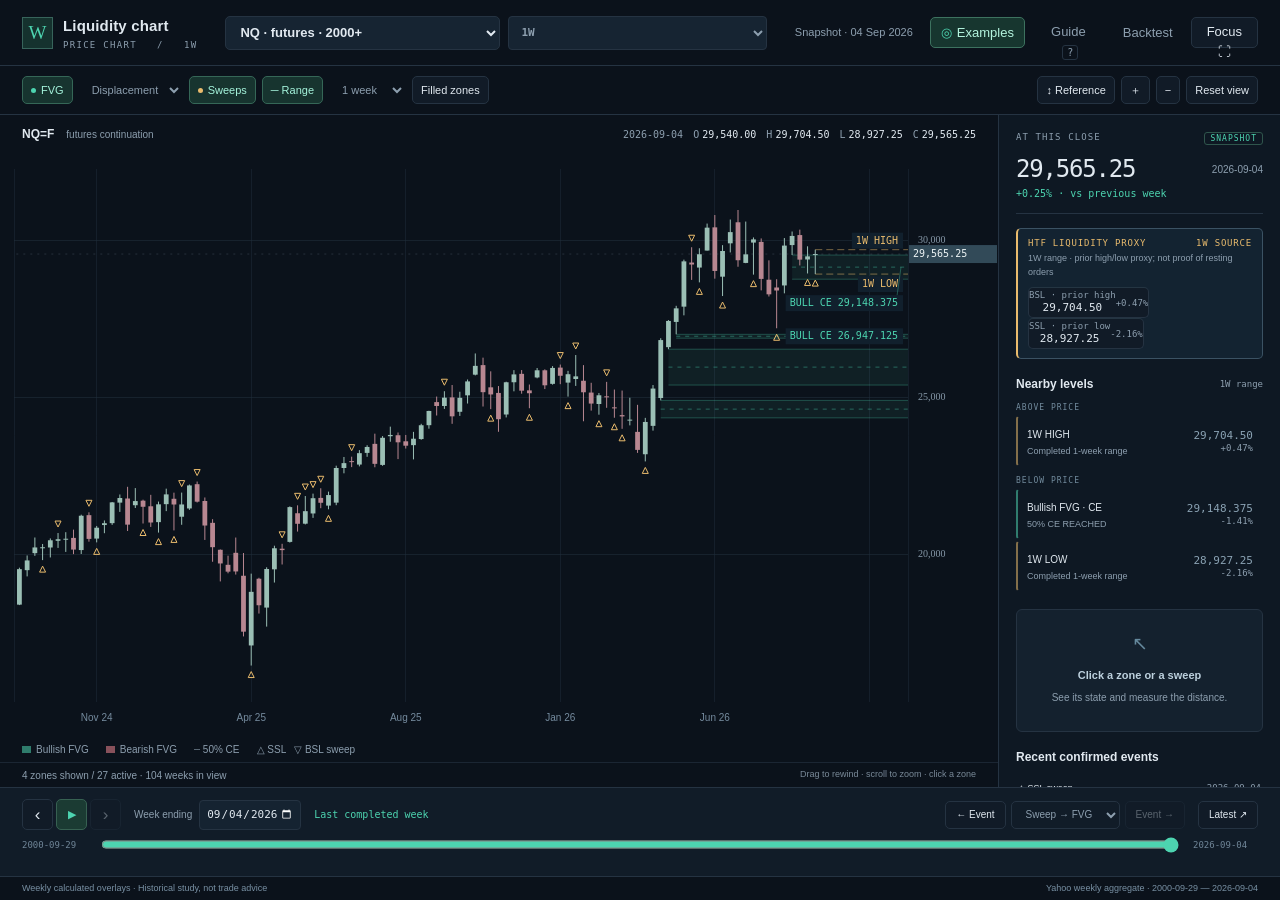
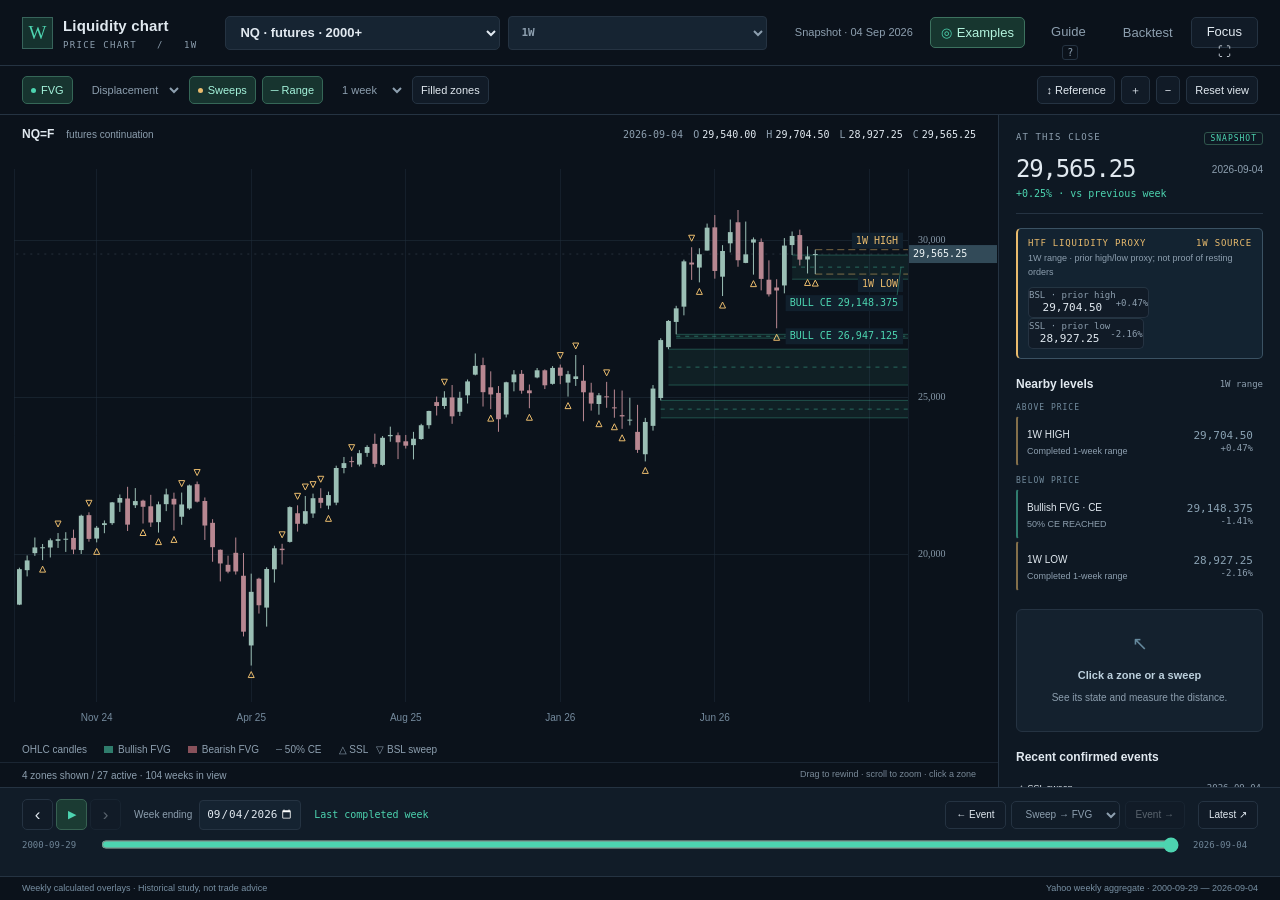
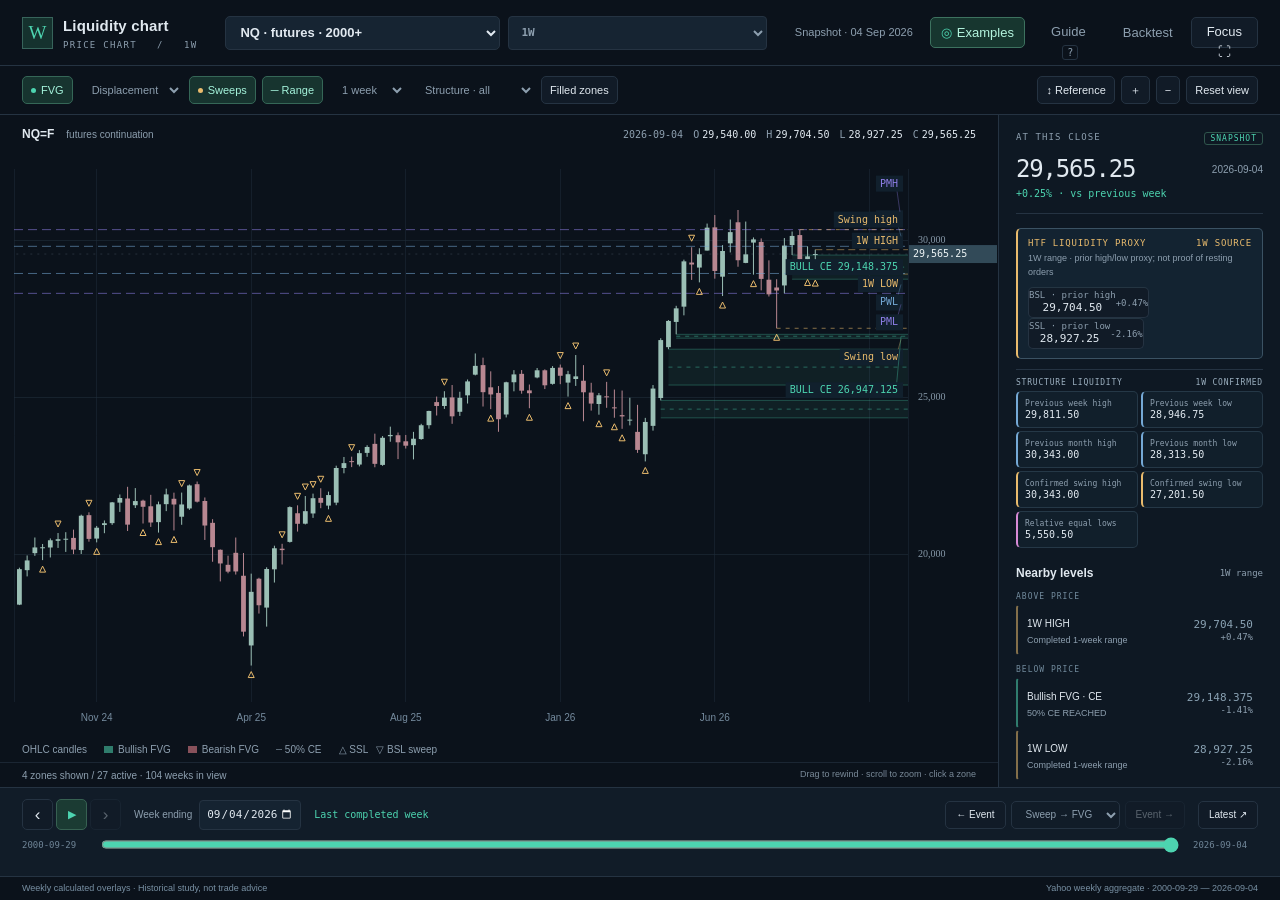
